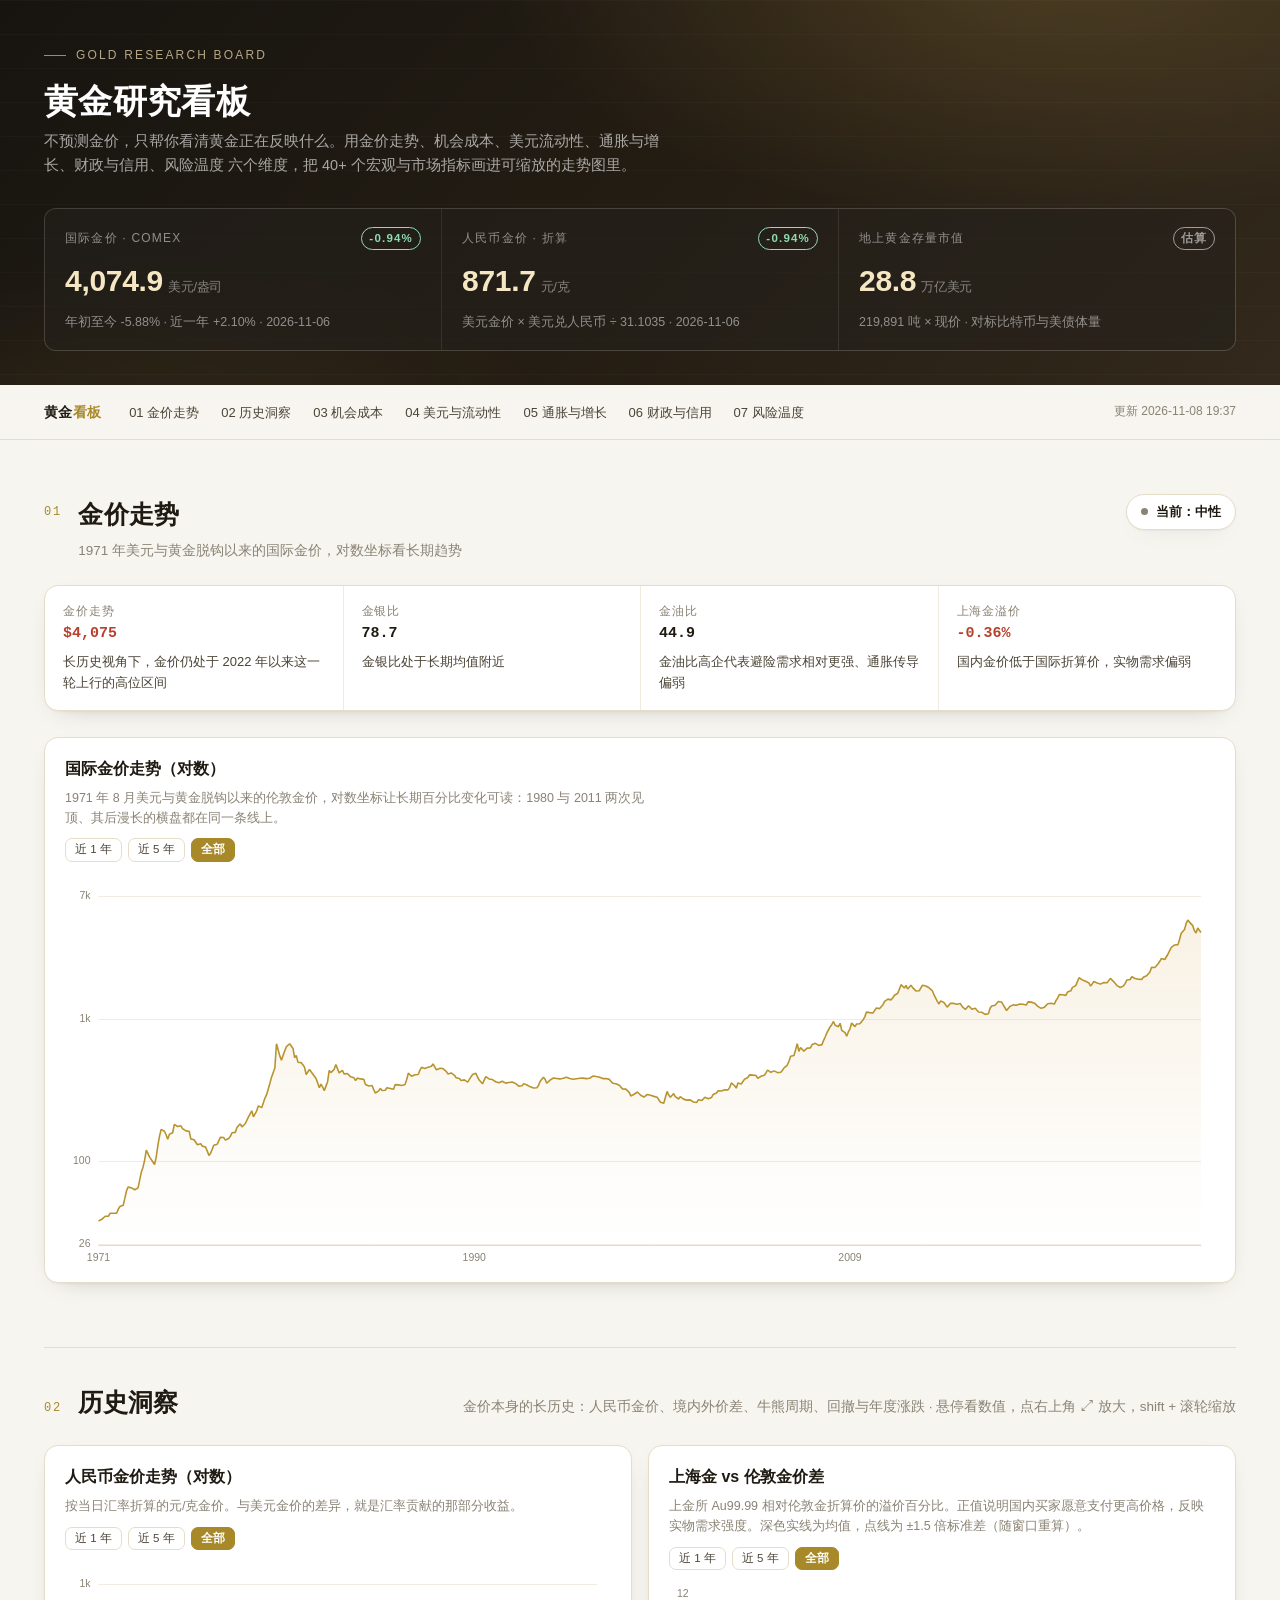
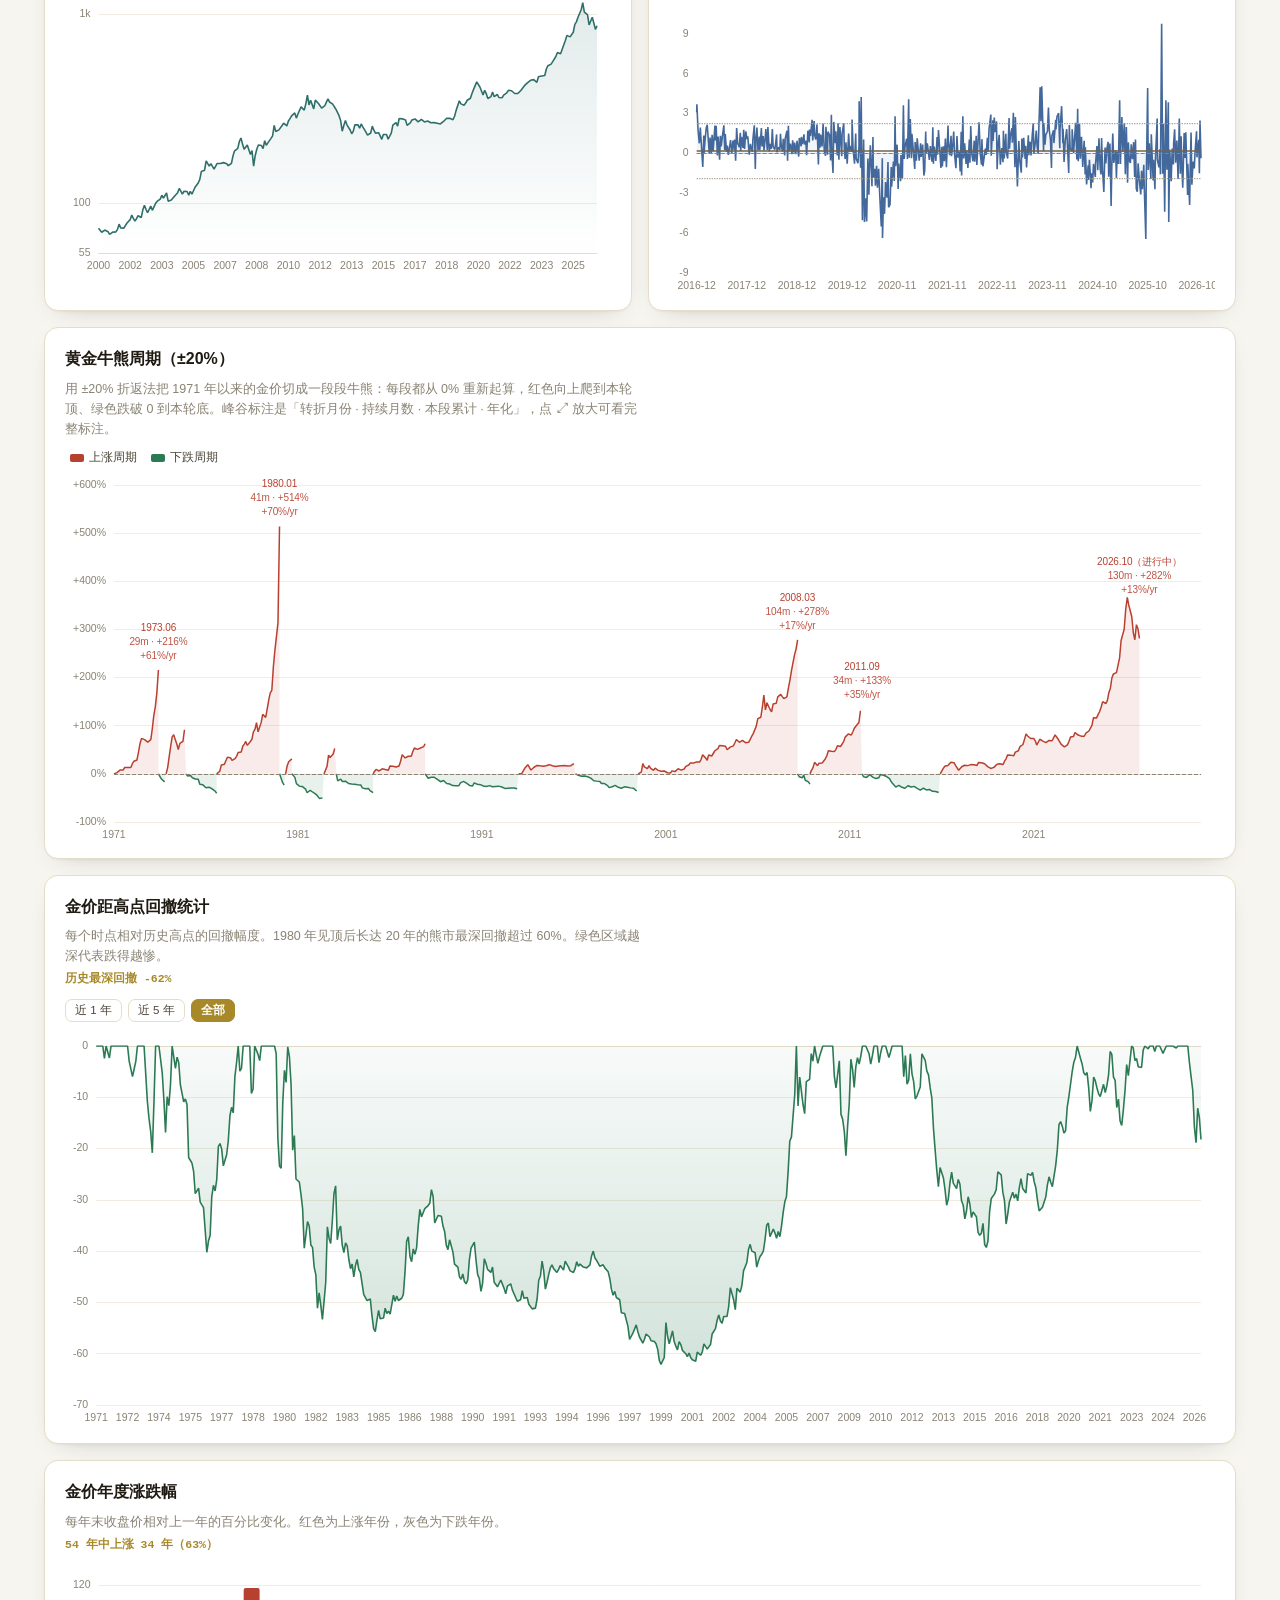
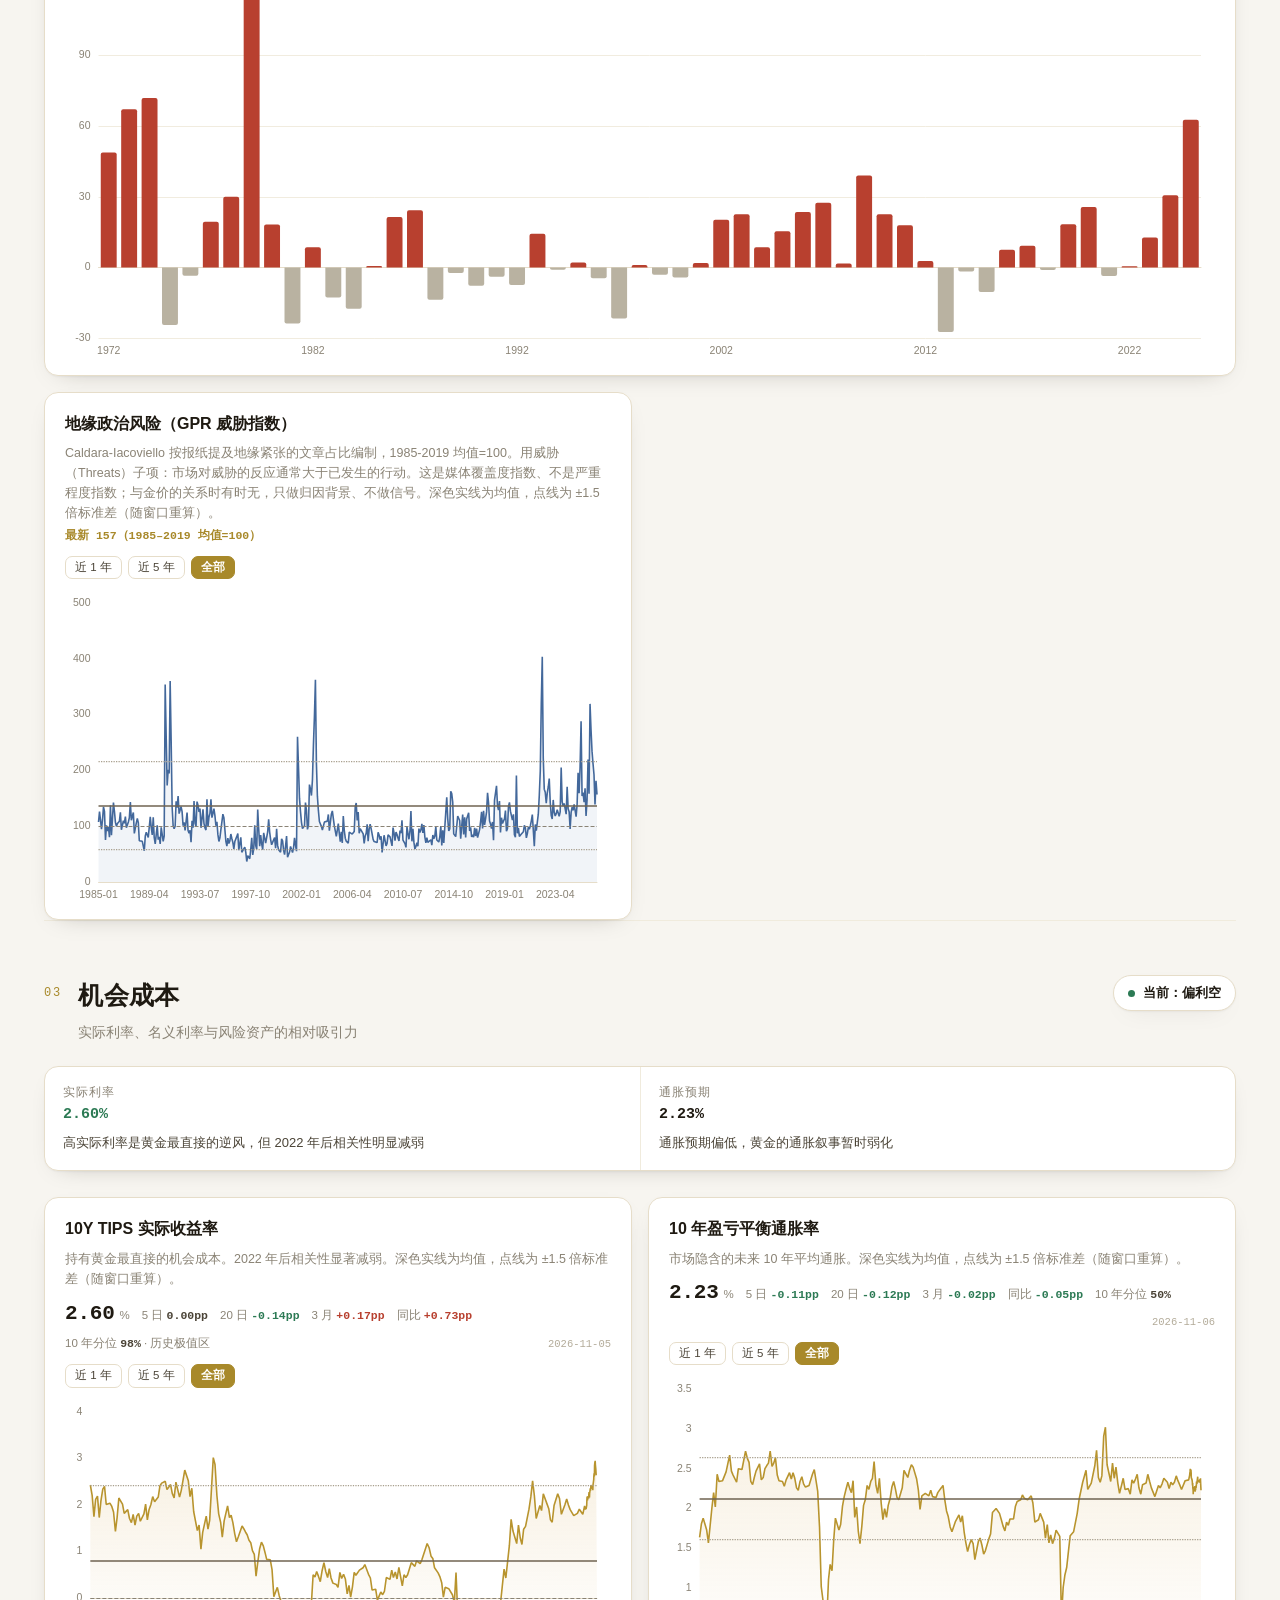
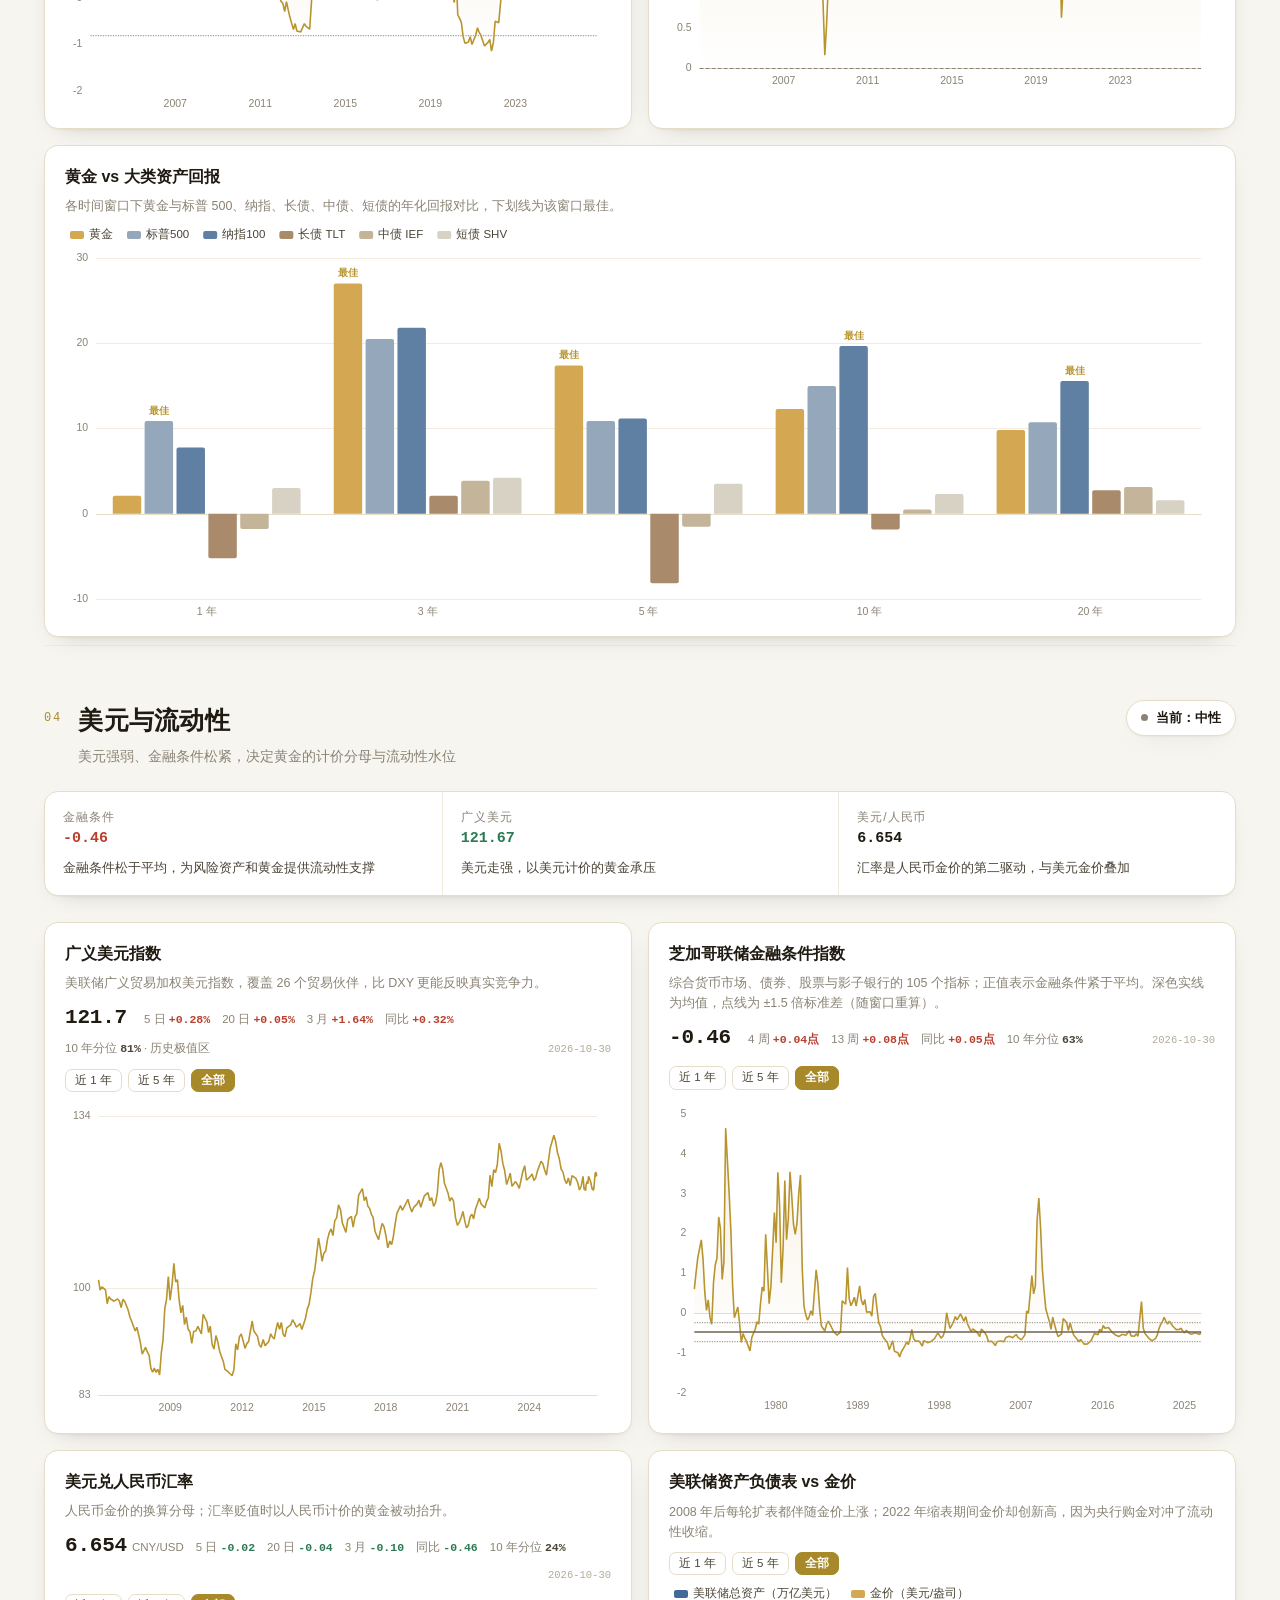
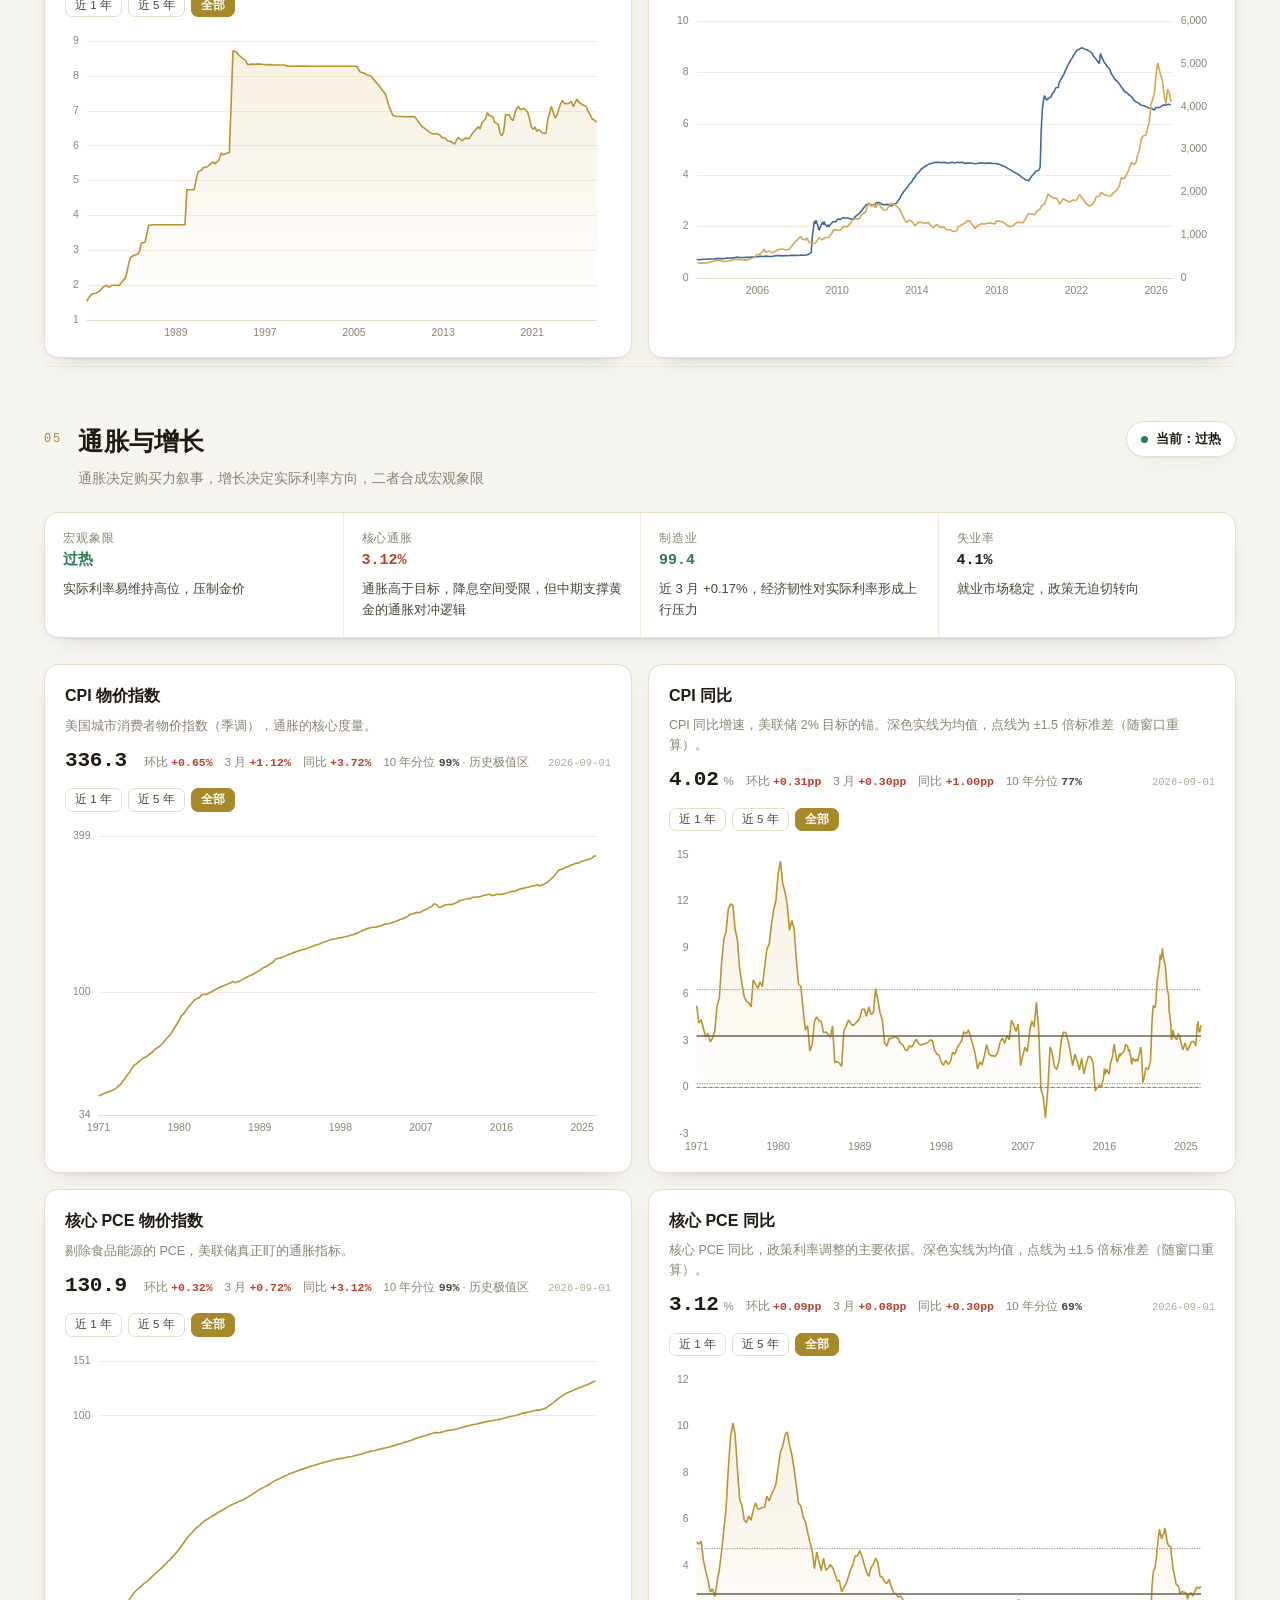
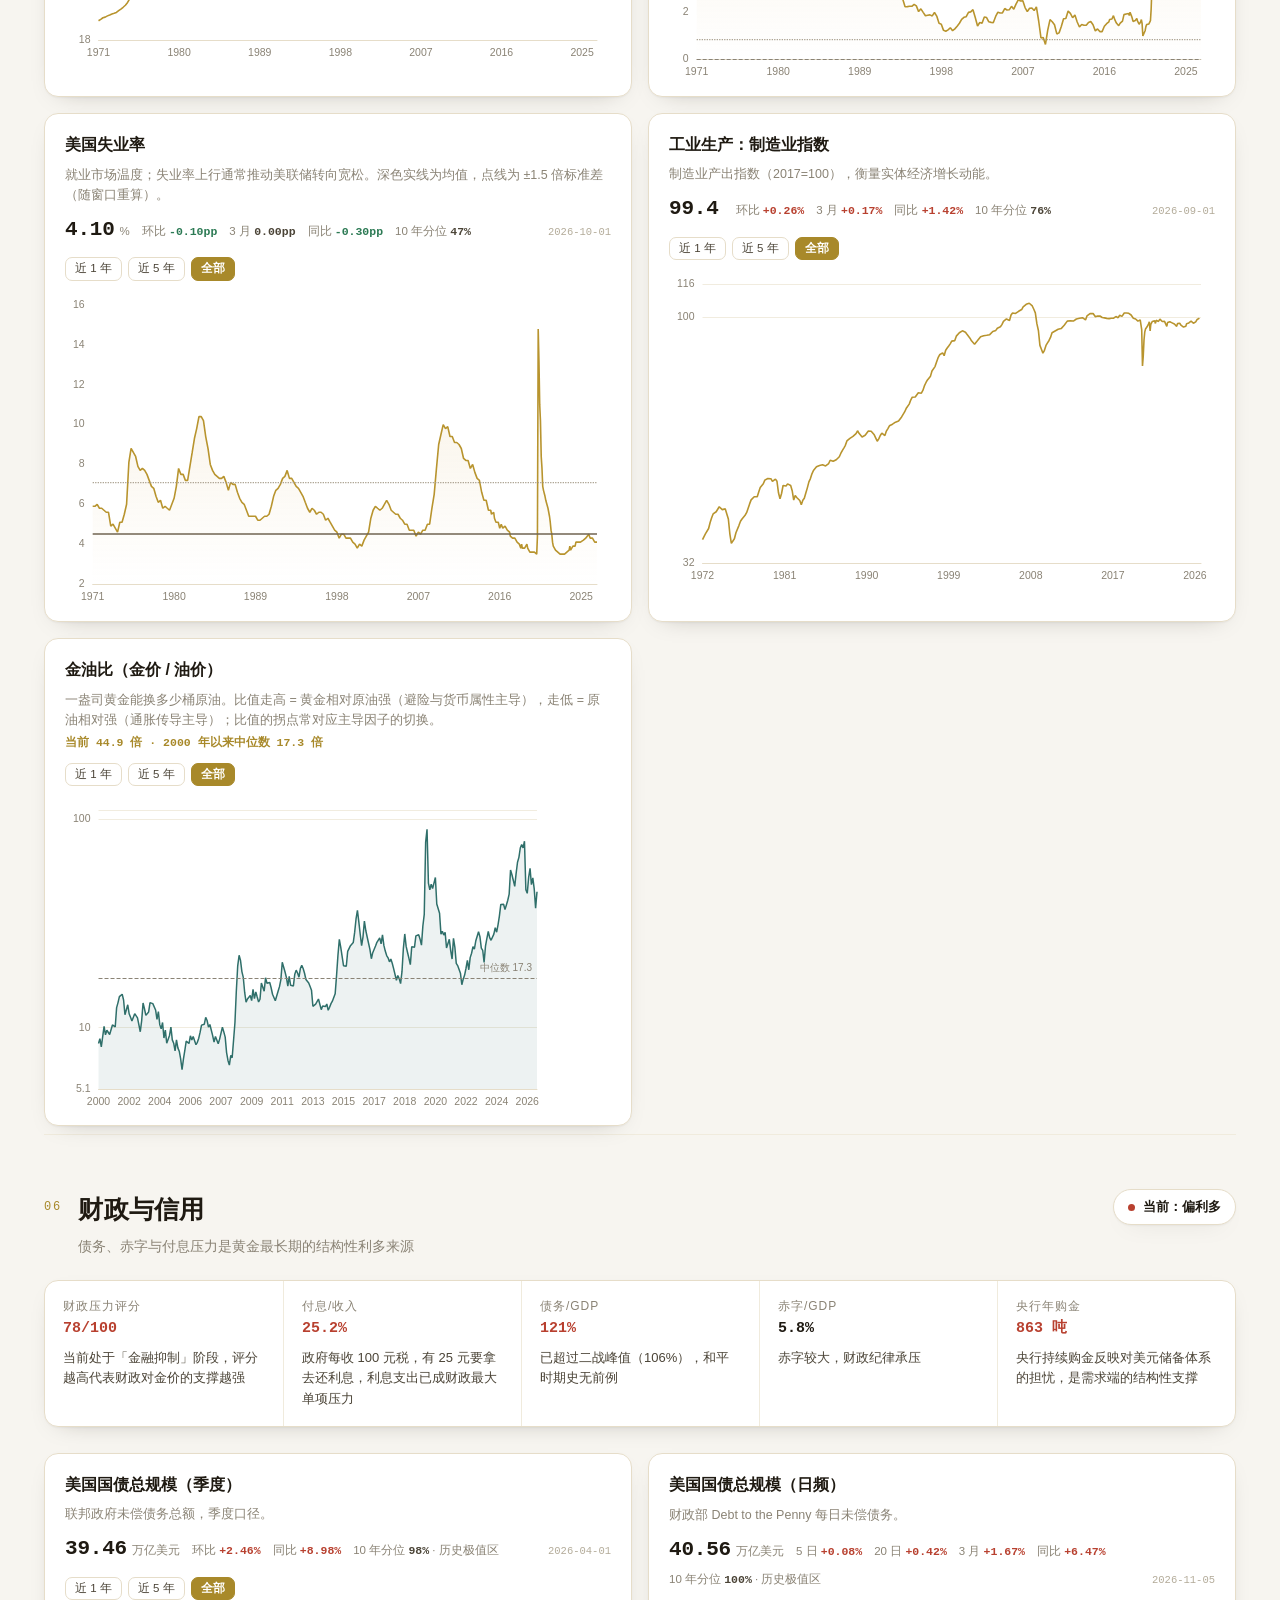
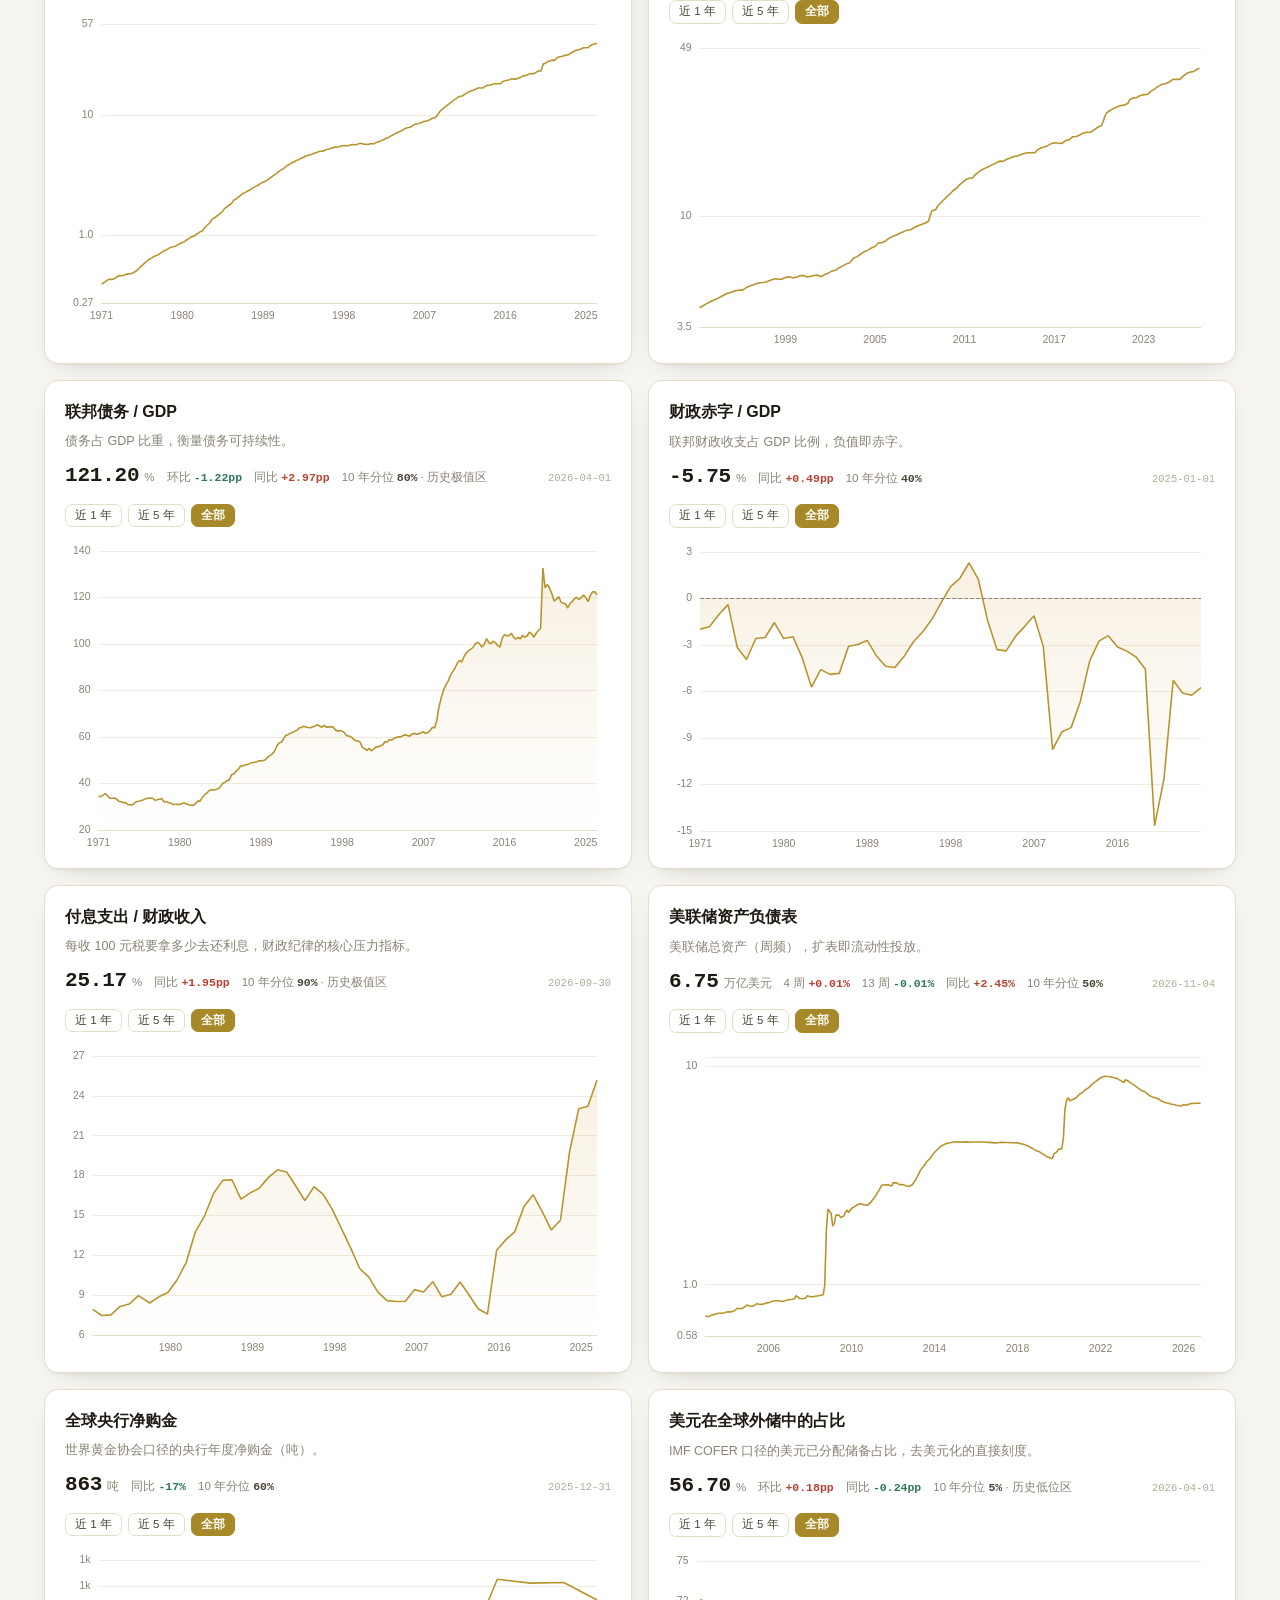
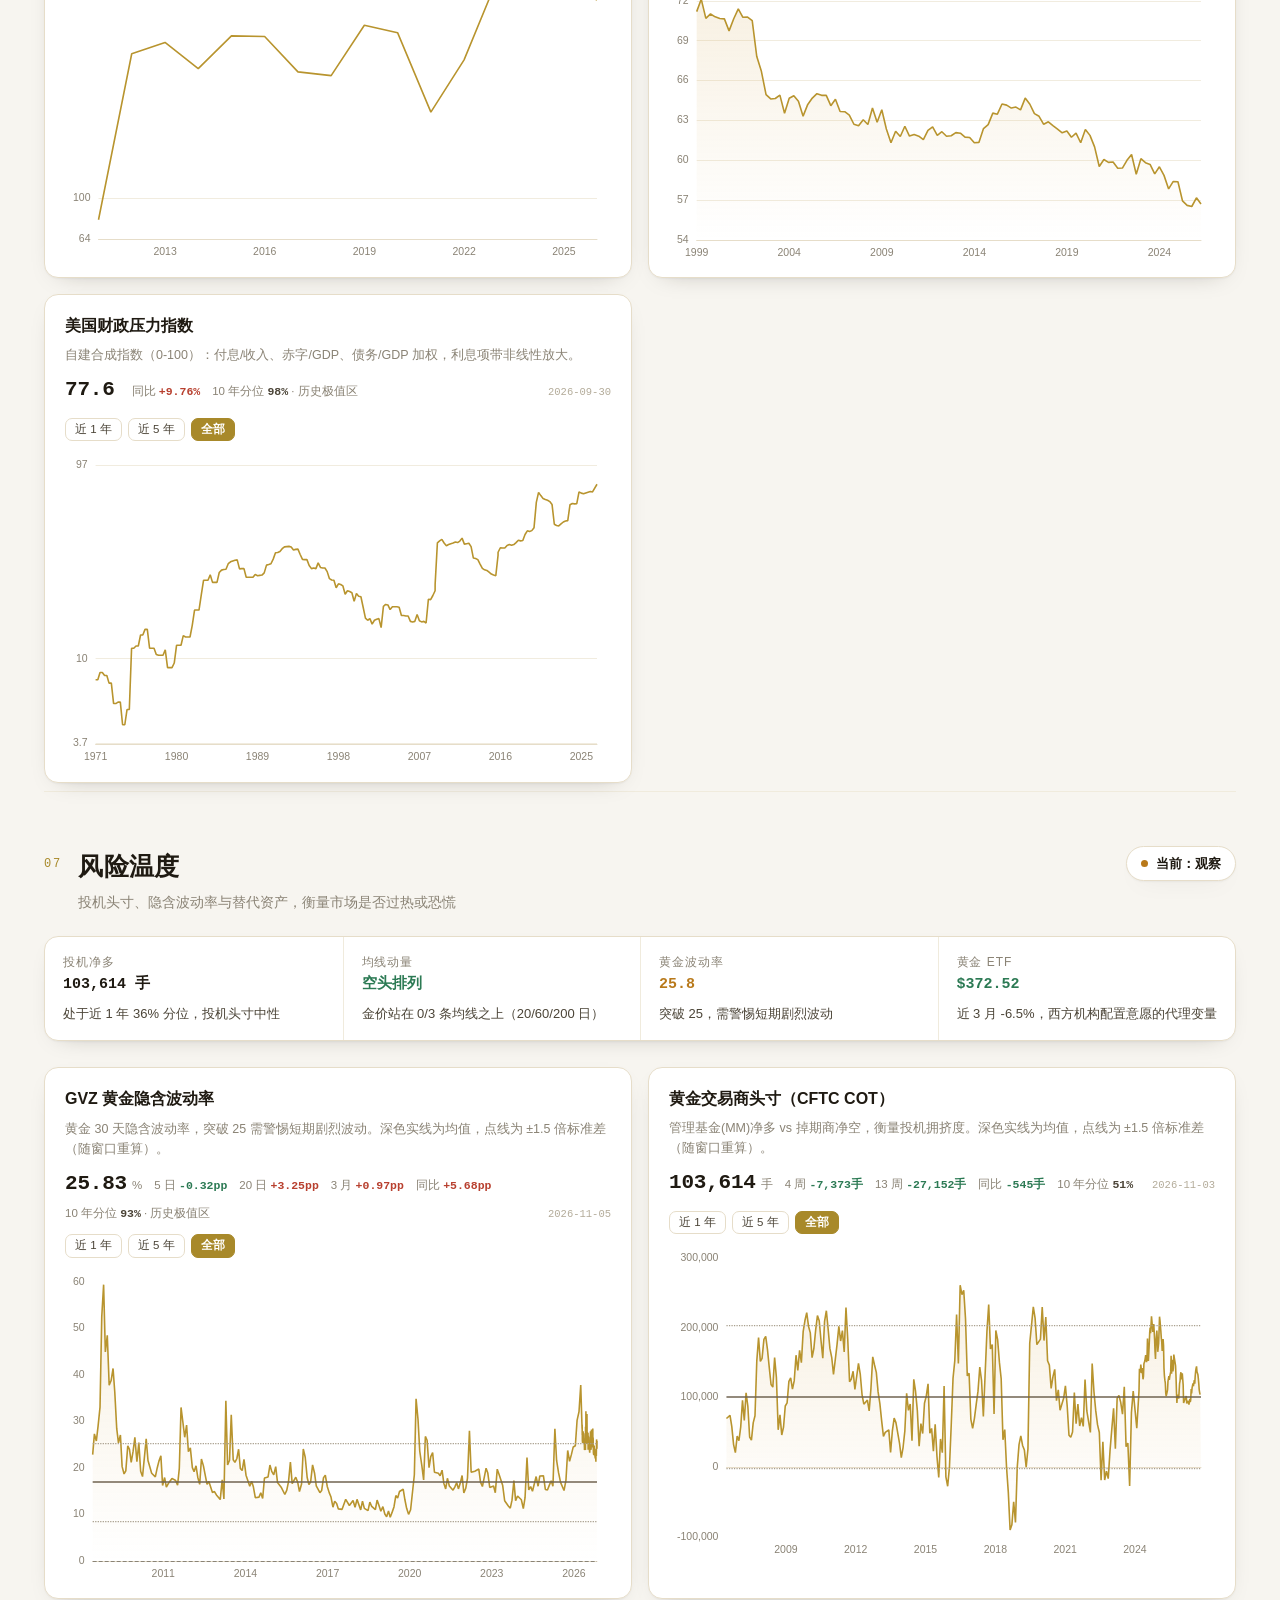
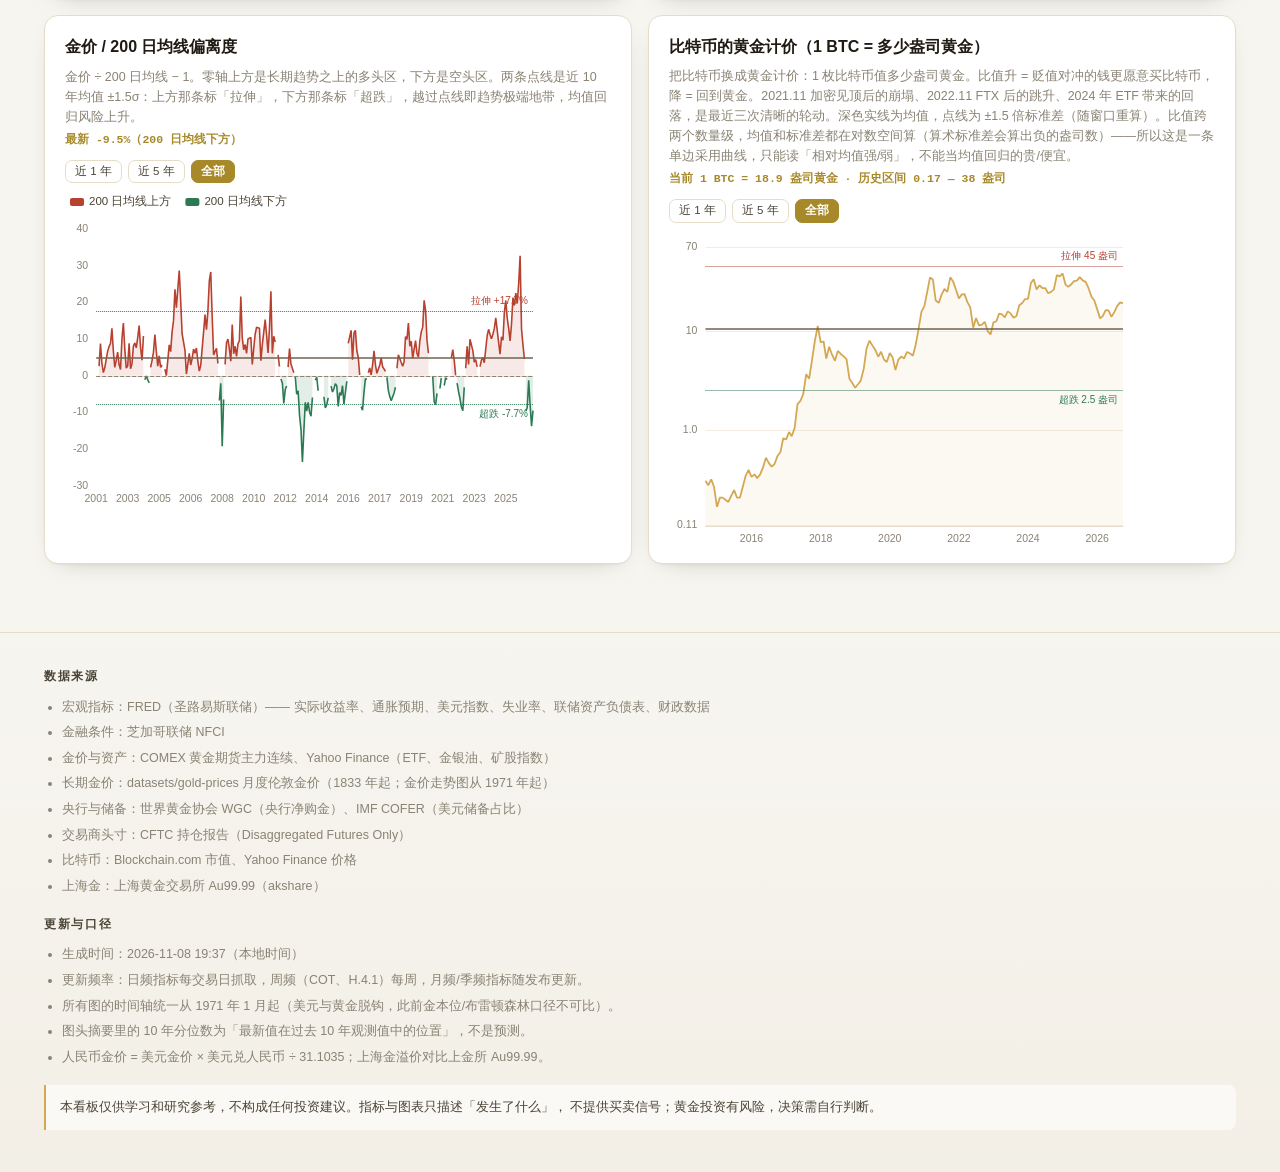
==== docs/index.html @ c4653fb9 "P1: 10年分位加位置描述（极值区/低位区，只说位置不给方向）" ====
<!doctype html>
<html lang="zh-CN">
<head>
<meta charset="utf-8" />
<meta name="viewport" content="width=device-width, initial-scale=1" />
<title>黄金研究看板 · 不预测金价，只帮你看清黄金正在反映什么</title>
<meta name="description" content="从美元流动性、通胀与增长、财政与信用、机会成本、风险温度、官方市场六个维度组织全球宏观与黄金市场指标，每个维度都配可缩放的 ECharts 走势图与指标分位。" />
<meta name="color-scheme" content="light" />
<link rel="icon" href="data:image/svg+xml,%3Csvg xmlns='http://www.w3.org/2000/svg' viewBox='0 0 32 32'%3E%3Crect width='32' height='32' rx='8' fill='%231f1a12'/%3E%3Ccircle cx='16' cy='16' r='8' fill='none' stroke='%23d4a853' stroke-width='2.5'/%3E%3C/svg%3E" />
<style>/* ==========================================================================
   黄金研究看板 · 样式
   设计基调：暖白纸面 + 深色金箔头图 + 细线分割 + 表格化数字
   ========================================================================== */

:root {
  --paper: #f7f5f0;
  --paper-2: #efeade;
  --card: #ffffff;
  --ink: #1f1a12;
  --ink-2: #4b4437;
  --muted: #8a8375;
  --line: #e6ddc9;
  --line-soft: #f0ebdd;
  --gold: #a8892a;
  --gold-bright: #d4a853;
  --gold-glow: #f0dfb4;
  /* 红涨绿跌（A 股/国内看板口径）：--up 是红，--down 是绿 */
  --up: #b8402f;
  --down: #2c7a54;
  --warn: #b8791a;
  --radius: 14px;
  --shadow: 0 1px 2px rgba(31, 26, 18, .04), 0 8px 24px -16px rgba(31, 26, 18, .35);
  --mono: ui-monospace, "SF Mono", "JetBrains Mono", Menlo, Consolas, monospace;
  --sans: Inter, -apple-system, "PingFang SC", "Noto Sans SC", "Microsoft YaHei", sans-serif;
}

* { box-sizing: border-box; }

html { scroll-behavior: smooth; scroll-padding-top: 78px; }

body {
  margin: 0;
  background: var(--paper);
  color: var(--ink);
  font: 400 15px/1.65 var(--sans);
  -webkit-font-smoothing: antialiased;
  text-rendering: optimizeLegibility;
}

a { color: inherit; }

.wrap { max-width: 1240px; margin: 0 auto; padding: 0 24px; }

.num { font-variant-numeric: tabular-nums; font-feature-settings: "tnum"; }

/* ------------------------------------------------------------------ 头图 */
.banner {
  position: relative;
  overflow: hidden;
  color: #fff;
  background:
    radial-gradient(900px 420px at 82% -10%, rgba(212, 168, 83, .22), transparent 62%),
    radial-gradient(600px 300px at 12% 120%, rgba(212, 168, 83, .10), transparent 70%),
    linear-gradient(135deg, #171410 0%, #241d13 55%, #33291c 100%);
}

.banner::after {
  content: "";
  position: absolute;
  inset: 0;
  background-image: linear-gradient(rgba(255, 255, 255, .022) 1px, transparent 1px);
  background-size: 100% 34px;
  pointer-events: none;
}

.banner .wrap { position: relative; z-index: 1; padding-top: 46px; padding-bottom: 34px; }

.kicker {
  display: flex; align-items: center; gap: 10px;
  font-size: 12px; letter-spacing: .18em; text-transform: uppercase;
  color: rgba(240, 223, 180, .72);
}

.kicker::before {
  content: ""; width: 22px; height: 1px; background: var(--gold-bright); opacity: .8;
}

h1 {
  margin: 14px 0 8px;
  font-size: 34px; font-weight: 800; letter-spacing: .01em; line-height: 1.25;
}

.subtitle {
  margin: 0;
  max-width: 640px;
  color: rgba(255, 255, 255, .62);
  font-size: 14.5px;
}

.hero-stats {
  display: grid;
  grid-template-columns: repeat(auto-fit, minmax(210px, 1fr));
  gap: 1px;
  margin-top: 30px;
  background: rgba(255, 255, 255, .09);
  border: 1px solid rgba(255, 255, 255, .09);
  border-radius: 12px;
  overflow: hidden;
}

.hero-stat { padding: 18px 20px; background: rgba(20, 17, 12, .55); }

.hero-stat .label {
  font-size: 12px; letter-spacing: .1em; color: rgba(255, 255, 255, .5);
  display: flex; justify-content: space-between; align-items: center;
}

.hero-stat .big {
  margin-top: 6px;
  font-size: 30px; font-weight: 700; letter-spacing: -.01em;
  color: #f6e7c4;
}

.hero-stat .big small { font-size: 13px; font-weight: 500; color: rgba(255, 255, 255, .45); margin-left: 5px; }

.hero-stat .meta { margin-top: 6px; font-size: 12.5px; color: rgba(255, 255, 255, .5); }

.pill {
  font-size: 11.5px; font-weight: 600; padding: 1px 7px; border-radius: 999px;
  border: 1px solid currentColor; white-space: nowrap;
}

.pill.up { color: #ff9b8c; }
.pill.down { color: #8fdcae; }
.pill.flat { color: rgba(255, 255, 255, .55); }

/* ------------------------------------------------------------------ 导航 */
.nav {
  position: sticky; top: 0; z-index: 30;
  backdrop-filter: blur(12px);
  background: rgba(247, 245, 240, .88);
  border-bottom: 1px solid var(--line);
}

.nav .wrap { display: flex; align-items: center; gap: 6px; height: 54px; }

.nav .links {
  display: flex; align-items: center; gap: 2px;
  flex: 1 1 auto; min-width: 0;
  overflow-x: auto; scrollbar-width: none;
}
.nav .links::-webkit-scrollbar { display: none; }
.nav .links a { flex: 0 0 auto; }

.nav .brand {
  font-weight: 800; font-size: 14px; letter-spacing: .02em; margin-right: 12px;
  white-space: nowrap; color: var(--ink);
}

.nav .brand span { color: var(--gold); }

.nav a {
  font-size: 13px; color: var(--ink-2); text-decoration: none;
  padding: 5px 10px; border-radius: 8px; white-space: nowrap;
}

.nav a:hover { background: var(--paper-2); color: var(--ink); }

.nav .right { margin-left: auto; font-size: 12px; color: var(--muted); white-space: nowrap; }

/* ---------------------------------------------------------------- 板块区 */
main { padding-bottom: 40px; }

.section { padding: 54px 0 8px; border-top: 1px solid var(--line-soft); }
.section:first-of-type { border-top: 0; }

.section-head { display: flex; align-items: flex-start; gap: 16px; flex-wrap: wrap; }

.section-index {
  flex: 0 0 auto;
  font-family: var(--mono);
  font-size: 12px; letter-spacing: .16em;
  color: var(--gold);
  padding-top: 9px;
}

.section-title { flex: 1 1 320px; }

.section-title h2 {
  margin: 0; font-size: 25px; font-weight: 800; letter-spacing: .01em;
}

.section-title p { margin: 5px 0 0; color: var(--muted); font-size: 13.5px; }

.verdict {
  display: inline-flex; align-items: center; gap: 8px;
  border: 1px solid var(--line);
  background: var(--card);
  border-radius: 999px;
  padding: 6px 14px;
  font-size: 13px; font-weight: 600;
  box-shadow: var(--shadow);
}

.verdict .dot { width: 7px; height: 7px; border-radius: 50%; background: var(--muted); }
.verdict[data-tone="good"] .dot { background: var(--up); }
.verdict[data-tone="bad"] .dot { background: var(--down); }
.verdict[data-tone="warn"] .dot { background: var(--warn); }

/* ------------------------------------------------------------- 状态叙述 */
.state-panel {
  display: flex;
  flex-wrap: wrap;
  gap: 0;
  margin: 22px 0 26px;
  background: var(--card);
  border: 1px solid var(--line);
  border-radius: var(--radius);
  overflow: hidden;
  box-shadow: var(--shadow);
}

.state-item {
  flex: 1 1 210px;
  min-width: 0;
  padding: 16px 18px;
  border-left: 1px solid var(--line-soft);
}
.state-item:first-child { border-left: 0; }

.state-item .k {
  display: flex; justify-content: space-between; align-items: baseline; gap: 8px;
  font-size: 12px; letter-spacing: .08em; color: var(--muted);
}

.state-item .v {
  font-family: var(--mono); font-size: 15px; font-weight: 600; color: var(--ink);
}

.state-item .v[data-tone="good"] { color: var(--up); }
.state-item .v[data-tone="bad"] { color: var(--down); }
.state-item .v[data-tone="warn"] { color: var(--warn); }

.state-item .t { margin-top: 6px; font-size: 13px; color: var(--ink-2); line-height: 1.6; }

/* ------------------------------------------- 图头摘要（指标卡 → 图卡） */
.chart-stats {
  display: flex; flex-wrap: wrap; align-items: baseline;
  gap: 3px 12px; margin: 8px 0 2px; font-size: 11.5px;
}
.chart-stats .v {
  font-family: var(--mono); font-size: 21px; font-weight: 600;
  letter-spacing: -.01em; color: var(--ink);
}
.chart-stats .u { color: var(--muted); margin-left: -7px; }
.chart-stats .asof { margin-left: auto; color: #b3ab99; font-family: var(--mono); font-size: 10.5px; }

.delta { color: var(--muted); white-space: nowrap; }
.delta b { font-weight: 600; font-family: var(--mono); color: var(--ink-2); }
.delta b.pos { color: var(--up); }
.delta b.neg { color: var(--down); }

/* ------------------------------------------------------- 图内时间窗口 tab */
.chart-tabs {
  display: flex; flex-wrap: wrap; align-items: center; gap: 6px;
  margin: 10px 0 0;
}
.chart-tabs button {
  border: 1px solid var(--line); background: #fff; color: var(--ink-2);
  font: inherit; font-size: 11.5px; line-height: 1;
  padding: 5px 9px; border-radius: 7px; cursor: pointer;
  transition: background .15s, color .15s, border-color .15s;
}
.chart-tabs button:hover { background: var(--paper-2); }
.chart-tabs button.on {
  background: var(--gold); border-color: var(--gold); color: #fff; font-weight: 600;
}
.chart-tabs .tab-delta {
  margin-left: 4px; font-family: var(--mono); font-size: 11.5px; color: var(--ink-2);
}

/* 放大图表时锁滚动（历史洞察与板块共用） */
body.modal-open { overflow: hidden; }

/* ------------------------------------------------------------- 图表卡片 */
.charts-head {
  display: flex; align-items: baseline; justify-content: space-between; gap: 16px;
  margin: 56px 0 4px; padding-top: 34px; border-top: 1px solid var(--line);
  flex-wrap: wrap;
}
.charts-head .section-index { padding-top: 9px; }
.charts-head h2 { margin: 0 auto 0 0; font-size: 25px; font-weight: 800; }
.charts-head p { margin: 0; color: var(--muted); font-size: 13.5px; text-align: right; }
@media (max-width: 720px) {
  .charts-head h2 { margin-right: 0; }
  .charts-head p { text-align: left; }
}

.charts {
  display: grid;
  grid-template-columns: repeat(auto-fit, minmax(520px, 1fr));
  grid-auto-flow: row dense;
  gap: 16px;
  margin-top: 22px;
}

.chart-expand {
  position: absolute; top: 14px; right: 14px;
  width: 26px; height: 26px; border-radius: 7px;
  border: 1px solid var(--line); background: #fff; color: var(--muted);
  font-size: 12px; line-height: 1; cursor: pointer; opacity: 0;
  transition: opacity .15s, background .15s, color .15s; z-index: 2;
}
.chart-card:hover .chart-expand { opacity: 1; }
.chart-expand:hover { background: var(--paper-2); color: var(--ink); }

.chart-card { position: relative; }

.chart-card.zoom {
  position: fixed; inset: 14px; z-index: 80; margin: 0;
  display: flex; flex-direction: column;
  border-radius: 16px; background: #fff;
  box-shadow: 0 0 0 100vmax rgba(24, 20, 14, .45), 0 30px 80px -24px rgba(31, 26, 18, .55);
}
.chart-card.zoom .chart-canvas { flex: 1 1 auto; height: auto; min-height: 0; }
.chart-card.zoom .chart-expand { opacity: 1; background: var(--paper-2); }

.chart-card {
  background: var(--card);
  border: 1px solid var(--line);
  border-radius: var(--radius);
  padding: 18px 20px 12px;
  box-shadow: var(--shadow);
}

.chart-card.wide { grid-column: 1 / -1; }

.chart-card h3 { margin: 0; font-size: 16px; font-weight: 700; }

.chart-card .note {
  margin: 6px 0 2px; font-size: 12.5px; color: var(--muted); line-height: 1.6;
  max-width: 84ch;
}

.chart-card .extra {
  font-size: 11.5px; color: var(--gold); font-weight: 600; margin-top: 4px;
  font-family: var(--mono);
}

.chart-canvas { width: 100%; height: 320px; margin-top: 8px; position: relative; }
.chart-card.wide .chart-canvas { height: 400px; }
.chart-card.tall .chart-canvas { height: 560px; }

/* 牛熊周期图的峰谷标注层（盖在 canvas 上，自行避让，不吃鼠标事件） */
.chart-labels { position: absolute; inset: 0; pointer-events: none; overflow: hidden; }
.chart-labels .lbl {
  position: absolute; white-space: nowrap; text-align: center;
  font: 500 10px/1.4 var(--sans); letter-spacing: -.1px;
}
.chart-labels .lbl.bull { color: var(--up); }
.chart-labels .lbl.bear { color: var(--down); }
.chart-labels .lbl .d { opacity: .9; }
.chart-card.zoom .chart-labels .lbl { font-size: 12px; line-height: 1.45; }

/* ------------------------------------------------------------------ 页脚 */
footer {
  margin-top: 60px;
  padding: 34px 0 46px;
  border-top: 1px solid var(--line);
  background: linear-gradient(180deg, rgba(239, 234, 222, 0), rgba(239, 234, 222, .55));
  font-size: 12.5px; color: var(--muted);
}

footer h4 { margin: 0 0 10px; font-size: 12px; letter-spacing: .14em; color: var(--ink-2); text-transform: uppercase; }

footer ul { margin: 0 0 18px; padding-left: 18px; }
footer li { margin-bottom: 5px; }

.disclaimer {
  margin-top: 18px; padding: 12px 14px;
  border-left: 2px solid var(--gold-bright);
  background: rgba(255, 255, 255, .6);
  font-size: 12.5px; color: var(--ink-2); border-radius: 0 8px 8px 0;
}

/* ------------------------------------------------------------------ 动效 */
@media (prefers-reduced-motion: no-preference) {
  .chart-card, .state-panel { animation: rise .5s cubic-bezier(.2, .7, .3, 1) both; }
  @keyframes rise { from { opacity: 0; transform: translateY(8px); } to { opacity: 1; transform: none; } }
}

/* ------------------------------------------------------------------ 响应 */
@media (max-width: 900px) {
  .nav .right { display: none; }
  .state-item { border-left: 0; border-top: 1px solid var(--line-soft); }
  .state-item:first-child { border-top: 0; }
  .nav .brand { margin-right: 4px; }
  .banner .wrap { padding-top: 32px; padding-bottom: 26px; }
  h1 { font-size: 26px; }
  .hero-stat .big { font-size: 24px; }
  .charts { grid-template-columns: 1fr; }
  .section { padding-top: 40px; }
  .chart-canvas { height: 280px; }
  .chart-card.wide .chart-canvas { height: 320px; }
}

@media print {
  .nav { display: none; }
  .chart-card { break-inside: avoid; box-shadow: none; }
}
</style>
</head>
<body>

<header class="banner">
  <div class="wrap">
    <div class="kicker">Gold Research Board</div>
    <h1>黄金研究看板</h1>
    <p class="subtitle">
      不预测金价，只帮你看清黄金正在反映什么。用金价走势、机会成本、美元流动性、通胀与增长、财政与信用、风险温度
      六个维度，把 40+ 个宏观与市场指标画进可缩放的走势图里。
    </p>
    <div class="hero-stats" id="hero-stats"></div>
  </div>
</header>

<nav class="nav">
  <div class="wrap">
    <span class="brand">黄金<span>看板</span></span>
    <div class="links" id="nav-links"></div>
    <span class="right" id="nav-stamp"></span>
  </div>
</nav>

<main class="wrap">
  <div id="sections"></div>

  <div class="charts-head" id="insights">
    <h2>历史洞察</h2>
    <p>金价本身的长历史：人民币金价、境内外价差、牛熊周期、回撤与年度涨跌 · 悬停看数值，点右上角 ⤢ 放大，shift + 滚轮缩放</p>
  </div>
  <div class="charts" id="chart-grid"></div>
</main>

<footer>
  <div class="wrap">
    <h4>数据来源</h4>
    <ul><li>宏观指标：FRED（圣路易斯联储）—— 实际收益率、通胀预期、美元指数、失业率、联储资产负债表、财政数据</li>
<li>金融条件：芝加哥联储 NFCI</li>
<li>金价与资产：COMEX 黄金期货主力连续、Yahoo Finance（ETF、金银油、矿股指数）</li>
<li>长期金价：datasets/gold-prices 月度伦敦金价（1833 年起；金价走势图从 1971 年起）</li>
<li>央行与储备：世界黄金协会 WGC（央行净购金）、IMF COFER（美元储备占比）</li>
<li>交易商头寸：CFTC 持仓报告（Disaggregated Futures Only）</li>
<li>比特币：Blockchain.com 市值、Yahoo Finance 价格</li>
<li>上海金：上海黄金交易所 Au99.99（akshare）</li></ul>
    <h4>更新与口径</h4>
    <ul>
      <li>生成时间：2026-11-08 19:37（本地时间）</li>
      <li>更新频率：日频指标每交易日抓取，周频（COT、H.4.1）每周，月频/季频指标随发布更新。</li>
      <li>所有图的时间轴统一从 1971 年 1 月起（美元与黄金脱钩，此前金本位/布雷顿森林口径不可比）。</li>
      <li>图头摘要里的 10 年分位数为「最新值在过去 10 年观测值中的位置」，不是预测。</li>
      <li>人民币金价 = 美元金价 × 美元兑人民币 ÷ 31.1035；上海金溢价对比上金所 Au99.99。</li>
    </ul>
    <div class="disclaimer">
      本看板仅供学习和研究参考，不构成任何投资建议。指标与图表只描述「发生了什么」，
      不提供买卖信号；黄金投资有风险，决策需自行判断。
    </div>
  </div>
</footer>

<script>
/*
* Licensed to the Apache Software Foundation (ASF) under one
* or more contributor license agreements.  See the NOTICE file
* distributed with this work for additional information
* regarding copyright ownership.  The ASF licenses this file
* to you under the Apache License, Version 2.0 (the
* "License"); you may not use this file except in compliance
* with the License.  You may obtain a copy of the License at
*
*   http://www.apache.org/licenses/LICENSE-2.0
*
* Unless required by applicable law or agreed to in writing,
* software distributed under the License is distributed on an
* "AS IS" BASIS, WITHOUT WARRANTIES OR CONDITIONS OF ANY
* KIND, either express or implied.  See the License for the
* specific language governing permissions and limitations
* under the License.
*/

!function(t,e){"object"==typeof exports&&"undefined"!=typeof module?e(exports):"function"==typeof define&&define.amd?define(["exports"],e):e((t="undefined"!=typeof globalThis?globalThis:t||self).echarts={})}(this,(function(t){"use strict";
/*! *****************************************************************************
    Copyright (c) Microsoft Corporation.

    Permission to use, copy, modify, and/or distribute this software for any
    purpose with or without fee is hereby granted.

    THE SOFTWARE IS PROVIDED "AS IS" AND THE AUTHOR DISCLAIMS ALL WARRANTIES WITH
    REGARD TO THIS SOFTWARE INCLUDING ALL IMPLIED WARRANTIES OF MERCHANTABILITY
    AND FITNESS. IN NO EVENT SHALL THE AUTHOR BE LIABLE FOR ANY SPECIAL, DIRECT,
    INDIRECT, OR CONSEQUENTIAL DAMAGES OR ANY DAMAGES WHATSOEVER RESULTING FROM
    LOSS OF USE, DATA OR PROFITS, WHETHER IN AN ACTION OF CONTRACT, NEGLIGENCE OR
    OTHER TORTIOUS ACTION, ARISING OUT OF OR IN CONNECTION WITH THE USE OR
    PERFORMANCE OF THIS SOFTWARE.
    ***************************************************************************** */var e=function(t,n){return e=Object.setPrototypeOf||{__proto__:[]}instanceof Array&&function(t,e){t.__proto__=e}||function(t,e){for(var n in e)Object.prototype.hasOwnProperty.call(e,n)&&(t[n]=e[n])},e(t,n)};function n(t,n){if("function"!=typeof n&&null!==n)throw new TypeError("Class extends value "+String(n)+" is not a constructor or null");function i(){this.constructor=t}e(t,n),t.prototype=null===n?Object.create(n):(i.prototype=n.prototype,new i)}var i=function(){this.firefox=!1,this.ie=!1,this.edge=!1,this.newEdge=!1,this.weChat=!1},r=new function(){this.browser=new i,this.node=!1,this.wxa=!1,this.worker=!1,this.svgSupported=!1,this.touchEventsSupported=!1,this.pointerEventsSupported=!1,this.domSupported=!1,this.transformSupported=!1,this.transform3dSupported=!1,this.hasGlobalWindow="undefined"!=typeof window};"object"==typeof wx&&"function"==typeof wx.getSystemInfoSync?(r.wxa=!0,r.touchEventsSupported=!0):"undefined"==typeof document&&"undefined"!=typeof self?r.worker=!0:"undefined"==typeof navigator||0===navigator.userAgent.indexOf("Node.js")?(r.node=!0,r.svgSupported=!0):function(t,e){var n=e.browser,i=t.match(/Firefox\/([\d.]+)/),r=t.match(/MSIE\s([\d.]+)/)||t.match(/Trident\/.+?rv:(([\d.]+))/),o=t.match(/Edge?\/([\d.]+)/),a=/micromessenger/i.test(t);i&&(n.firefox=!0,n.version=i[1]);r&&(n.ie=!0,n.version=r[1]);o&&(n.edge=!0,n.version=o[1],n.newEdge=+o[1].split(".")[0]>18);a&&(n.weChat=!0);e.svgSupported="undefined"!=typeof SVGRect,e.touchEventsSupported="ontouchstart"in window&&!n.ie&&!n.edge,e.pointerEventsSupported="onpointerdown"in window&&(n.edge||n.ie&&+n.version>=11),e.domSupported="undefined"!=typeof document;var s=document.documentElement.style;e.transform3dSupported=(n.ie&&"transition"in s||n.edge||"WebKitCSSMatrix"in window&&"m11"in new WebKitCSSMatrix||"MozPerspective"in s)&&!("OTransition"in s),e.transformSupported=e.transform3dSupported||n.ie&&+n.version>=9}(navigator.userAgent,r);var o="sans-serif",a="12px "+o;var s,l,u=function(t){var e={};if("undefined"==typeof JSON)return e;for(var n=0;n<t.length;n++){var i=String.fromCharCode(n+32),r=(t.charCodeAt(n)-20)/100;e[i]=r}return e}("007LLmW'55;N0500LLLLLLLLLL00NNNLzWW\\\\WQb\\0FWLg\\bWb\\WQ\\WrWWQ000CL5LLFLL0LL**F*gLLLL5F0LF\\FFF5.5N"),h={createCanvas:function(){return"undefined"!=typeof document&&document.createElement("canvas")},measureText:function(t,e){if(!s){var n=h.createCanvas();s=n&&n.getContext("2d")}if(s)return l!==e&&(l=s.font=e||a),s.measureText(t);t=t||"";var i=/((?:\d+)?\.?\d*)px/.exec(e=e||a),r=i&&+i[1]||12,o=0;if(e.indexOf("mono")>=0)o=r*t.length;else for(var c=0;c<t.length;c++){var p=u[t[c]];o+=null==p?r:p*r}return{width:o}},loadImage:function(t,e,n){var i=new Image;return i.onload=e,i.onerror=n,i.src=t,i}};function c(t){for(var e in h)t[e]&&(h[e]=t[e])}var p=V(["Function","RegExp","Date","Error","CanvasGradient","CanvasPattern","Image","Canvas"],(function(t,e){return t["[object "+e+"]"]=!0,t}),{}),d=V(["Int8","Uint8","Uint8Clamped","Int16","Uint16","Int32","Uint32","Float32","Float64"],(function(t,e){return t["[object "+e+"Array]"]=!0,t}),{}),f=Object.prototype.toString,g=Array.prototype,y=g.forEach,v=g.filter,m=g.slice,x=g.map,_=function(){}.constructor,b=_?_.prototype:null,w="__proto__",S=2311;function M(){return S++}function I(){for(var t=[],e=0;e<arguments.length;e++)t[e]=arguments[e];"undefined"!=typeof console&&console.error.apply(console,t)}function T(t){if(null==t||"object"!=typeof t)return t;var e=t,n=f.call(t);if("[object Array]"===n){if(!pt(t)){e=[];for(var i=0,r=t.length;i<r;i++)e[i]=T(t[i])}}else if(d[n]){if(!pt(t)){var o=t.constructor;if(o.from)e=o.from(t);else{e=new o(t.length);for(i=0,r=t.length;i<r;i++)e[i]=t[i]}}}else if(!p[n]&&!pt(t)&&!J(t))for(var a in e={},t)t.hasOwnProperty(a)&&a!==w&&(e[a]=T(t[a]));return e}function C(t,e,n){if(!q(e)||!q(t))return n?T(e):t;for(var i in e)if(e.hasOwnProperty(i)&&i!==w){var r=t[i],o=e[i];!q(o)||!q(r)||Y(o)||Y(r)||J(o)||J(r)||K(o)||K(r)||pt(o)||pt(r)?!n&&i in t||(t[i]=T(e[i])):C(r,o,n)}return t}function D(t,e){for(var n=t[0],i=1,r=t.length;i<r;i++)n=C(n,t[i],e);return n}function A(t,e){if(Object.assign)Object.assign(t,e);else for(var n in e)e.hasOwnProperty(n)&&n!==w&&(t[n]=e[n]);return t}function k(t,e,n){for(var i=G(e),r=0;r<i.length;r++){var o=i[r];(n?null!=e[o]:null==t[o])&&(t[o]=e[o])}return t}var L=h.createCanvas;function P(t,e){if(t){if(t.indexOf)return t.indexOf(e);for(var n=0,i=t.length;n<i;n++)if(t[n]===e)return n}return-1}function O(t,e){var n=t.prototype;function i(){}for(var r in i.prototype=e.prototype,t.prototype=new i,n)n.hasOwnProperty(r)&&(t.prototype[r]=n[r]);t.prototype.constructor=t,t.superClass=e}function R(t,e,n){if(t="prototype"in t?t.prototype:t,e="prototype"in e?e.prototype:e,Object.getOwnPropertyNames)for(var i=Object.getOwnPropertyNames(e),r=0;r<i.length;r++){var o=i[r];"constructor"!==o&&(n?null!=e[o]:null==t[o])&&(t[o]=e[o])}else k(t,e,n)}function N(t){return!!t&&("string"!=typeof t&&"number"==typeof t.length)}function E(t,e,n){if(t&&e)if(t.forEach&&t.forEach===y)t.forEach(e,n);else if(t.length===+t.length)for(var i=0,r=t.length;i<r;i++)e.call(n,t[i],i,t);else for(var o in t)t.hasOwnProperty(o)&&e.call(n,t[o],o,t)}function z(t,e,n){if(!t)return[];if(!e)return at(t);if(t.map&&t.map===x)return t.map(e,n);for(var i=[],r=0,o=t.length;r<o;r++)i.push(e.call(n,t[r],r,t));return i}function V(t,e,n,i){if(t&&e){for(var r=0,o=t.length;r<o;r++)n=e.call(i,n,t[r],r,t);return n}}function B(t,e,n){if(!t)return[];if(!e)return at(t);if(t.filter&&t.filter===v)return t.filter(e,n);for(var i=[],r=0,o=t.length;r<o;r++)e.call(n,t[r],r,t)&&i.push(t[r]);return i}function F(t,e,n){if(t&&e)for(var i=0,r=t.length;i<r;i++)if(e.call(n,t[i],i,t))return t[i]}function G(t){if(!t)return[];if(Object.keys)return Object.keys(t);var e=[];for(var n in t)t.hasOwnProperty(n)&&e.push(n);return e}var W=b&&X(b.bind)?b.call.bind(b.bind):function(t,e){for(var n=[],i=2;i<arguments.length;i++)n[i-2]=arguments[i];return function(){return t.apply(e,n.concat(m.call(arguments)))}};function H(t){for(var e=[],n=1;n<arguments.length;n++)e[n-1]=arguments[n];return function(){return t.apply(this,e.concat(m.call(arguments)))}}function Y(t){return Array.isArray?Array.isArray(t):"[object Array]"===f.call(t)}function X(t){return"function"==typeof t}function U(t){return"string"==typeof t}function Z(t){return"[object String]"===f.call(t)}function j(t){return"number"==typeof t}function q(t){var e=typeof t;return"function"===e||!!t&&"object"===e}function K(t){return!!p[f.call(t)]}function $(t){return!!d[f.call(t)]}function J(t){return"object"==typeof t&&"number"==typeof t.nodeType&&"object"==typeof t.ownerDocument}function Q(t){return null!=t.colorStops}function tt(t){return null!=t.image}function et(t){return"[object RegExp]"===f.call(t)}function nt(t){return t!=t}function it(){for(var t=[],e=0;e<arguments.length;e++)t[e]=arguments[e];for(var n=0,i=t.length;n<i;n++)if(null!=t[n])return t[n]}function rt(t,e){return null!=t?t:e}function ot(t,e,n){return null!=t?t:null!=e?e:n}function at(t){for(var e=[],n=1;n<arguments.length;n++)e[n-1]=arguments[n];return m.apply(t,e)}function st(t){if("number"==typeof t)return[t,t,t,t];var e=t.length;return 2===e?[t[0],t[1],t[0],t[1]]:3===e?[t[0],t[1],t[2],t[1]]:t}function lt(t,e){if(!t)throw new Error(e)}function ut(t){return null==t?null:"function"==typeof t.trim?t.trim():t.replace(/^[\s\uFEFF\xA0]+|[\s\uFEFF\xA0]+$/g,"")}var ht="__ec_primitive__";function ct(t){t[ht]=!0}function pt(t){return t[ht]}var dt=function(){function t(){this.data={}}return t.prototype.delete=function(t){var e=this.has(t);return e&&delete this.data[t],e},t.prototype.has=function(t){return this.data.hasOwnProperty(t)},t.prototype.get=function(t){return this.data[t]},t.prototype.set=function(t,e){return this.data[t]=e,this},t.prototype.keys=function(){return G(this.data)},t.prototype.forEach=function(t){var e=this.data;for(var n in e)e.hasOwnProperty(n)&&t(e[n],n)},t}(),ft="function"==typeof Map;var gt=function(){function t(e){var n=Y(e);this.data=ft?new Map:new dt;var i=this;function r(t,e){n?i.set(t,e):i.set(e,t)}e instanceof t?e.each(r):e&&E(e,r)}return t.prototype.hasKey=function(t){return this.data.has(t)},t.prototype.get=function(t){return this.data.get(t)},t.prototype.set=function(t,e){return this.data.set(t,e),e},t.prototype.each=function(t,e){this.data.forEach((function(n,i){t.call(e,n,i)}))},t.prototype.keys=function(){var t=this.data.keys();return ft?Array.from(t):t},t.prototype.removeKey=function(t){this.data.delete(t)},t}();function yt(t){return new gt(t)}function vt(t,e){for(var n=new t.constructor(t.length+e.length),i=0;i<t.length;i++)n[i]=t[i];var r=t.length;for(i=0;i<e.length;i++)n[i+r]=e[i];return n}function mt(t,e){var n;if(Object.create)n=Object.create(t);else{var i=function(){};i.prototype=t,n=new i}return e&&A(n,e),n}function xt(t){var e=t.style;e.webkitUserSelect="none",e.userSelect="none",e.webkitTapHighlightColor="rgba(0,0,0,0)",e["-webkit-touch-callout"]="none"}function _t(t,e){return t.hasOwnProperty(e)}function bt(){}var wt=180/Math.PI,St=Object.freeze({__proto__:null,guid:M,logError:I,clone:T,merge:C,mergeAll:D,extend:A,defaults:k,createCanvas:L,indexOf:P,inherits:O,mixin:R,isArrayLike:N,each:E,map:z,reduce:V,filter:B,find:F,keys:G,bind:W,curry:H,isArray:Y,isFunction:X,isString:U,isStringSafe:Z,isNumber:j,isObject:q,isBuiltInObject:K,isTypedArray:$,isDom:J,isGradientObject:Q,isImagePatternObject:tt,isRegExp:et,eqNaN:nt,retrieve:it,retrieve2:rt,retrieve3:ot,slice:at,normalizeCssArray:st,assert:lt,trim:ut,setAsPrimitive:ct,isPrimitive:pt,HashMap:gt,createHashMap:yt,concatArray:vt,createObject:mt,disableUserSelect:xt,hasOwn:_t,noop:bt,RADIAN_TO_DEGREE:wt});function Mt(t,e){return null==t&&(t=0),null==e&&(e=0),[t,e]}function It(t,e){return t[0]=e[0],t[1]=e[1],t}function Tt(t){return[t[0],t[1]]}function Ct(t,e,n){return t[0]=e,t[1]=n,t}function Dt(t,e,n){return t[0]=e[0]+n[0],t[1]=e[1]+n[1],t}function At(t,e,n,i){return t[0]=e[0]+n[0]*i,t[1]=e[1]+n[1]*i,t}function kt(t,e,n){return t[0]=e[0]-n[0],t[1]=e[1]-n[1],t}function Lt(t){return Math.sqrt(Ot(t))}var Pt=Lt;function Ot(t){return t[0]*t[0]+t[1]*t[1]}var Rt=Ot;function Nt(t,e,n){return t[0]=e[0]*n,t[1]=e[1]*n,t}function Et(t,e){var n=Lt(e);return 0===n?(t[0]=0,t[1]=0):(t[0]=e[0]/n,t[1]=e[1]/n),t}function zt(t,e){return Math.sqrt((t[0]-e[0])*(t[0]-e[0])+(t[1]-e[1])*(t[1]-e[1]))}var Vt=zt;function Bt(t,e){return(t[0]-e[0])*(t[0]-e[0])+(t[1]-e[1])*(t[1]-e[1])}var Ft=Bt;function Gt(t,e,n,i){return t[0]=e[0]+i*(n[0]-e[0]),t[1]=e[1]+i*(n[1]-e[1]),t}function Wt(t,e,n){var i=e[0],r=e[1];return t[0]=n[0]*i+n[2]*r+n[4],t[1]=n[1]*i+n[3]*r+n[5],t}function Ht(t,e,n){return t[0]=Math.min(e[0],n[0]),t[1]=Math.min(e[1],n[1]),t}function Yt(t,e,n){return t[0]=Math.max(e[0],n[0]),t[1]=Math.max(e[1],n[1]),t}var Xt=Object.freeze({__proto__:null,create:Mt,copy:It,clone:Tt,set:Ct,add:Dt,scaleAndAdd:At,sub:kt,len:Lt,length:Pt,lenSquare:Ot,lengthSquare:Rt,mul:function(t,e,n){return t[0]=e[0]*n[0],t[1]=e[1]*n[1],t},div:function(t,e,n){return t[0]=e[0]/n[0],t[1]=e[1]/n[1],t},dot:function(t,e){return t[0]*e[0]+t[1]*e[1]},scale:Nt,normalize:Et,distance:zt,dist:Vt,distanceSquare:Bt,distSquare:Ft,negate:function(t,e){return t[0]=-e[0],t[1]=-e[1],t},lerp:Gt,applyTransform:Wt,min:Ht,max:Yt}),Ut=function(t,e){this.target=t,this.topTarget=e&&e.topTarget},Zt=function(){function t(t){this.handler=t,t.on("mousedown",this._dragStart,this),t.on("mousemove",this._drag,this),t.on("mouseup",this._dragEnd,this)}return t.prototype._dragStart=function(t){for(var e=t.target;e&&!e.draggable;)e=e.parent||e.__hostTarget;e&&(this._draggingTarget=e,e.dragging=!0,this._x=t.offsetX,this._y=t.offsetY,this.handler.dispatchToElement(new Ut(e,t),"dragstart",t.event))},t.prototype._drag=function(t){var e=this._draggingTarget;if(e){var n=t.offsetX,i=t.offsetY,r=n-this._x,o=i-this._y;this._x=n,this._y=i,e.drift(r,o,t),this.handler.dispatchToElement(new Ut(e,t),"drag",t.event);var a=this.handler.findHover(n,i,e).target,s=this._dropTarget;this._dropTarget=a,e!==a&&(s&&a!==s&&this.handler.dispatchToElement(new Ut(s,t),"dragleave",t.event),a&&a!==s&&this.handler.dispatchToElement(new Ut(a,t),"dragenter",t.event))}},t.prototype._dragEnd=function(t){var e=this._draggingTarget;e&&(e.dragging=!1),this.handler.dispatchToElement(new Ut(e,t),"dragend",t.event),this._dropTarget&&this.handler.dispatchToElement(new Ut(this._dropTarget,t),"drop",t.event),this._draggingTarget=null,this._dropTarget=null},t}(),jt=function(){function t(t){t&&(this._$eventProcessor=t)}return t.prototype.on=function(t,e,n,i){this._$handlers||(this._$handlers={});var r=this._$handlers;if("function"==typeof e&&(i=n,n=e,e=null),!n||!t)return this;var o=this._$eventProcessor;null!=e&&o&&o.normalizeQuery&&(e=o.normalizeQuery(e)),r[t]||(r[t]=[]);for(var a=0;a<r[t].length;a++)if(r[t][a].h===n)return this;var s={h:n,query:e,ctx:i||this,callAtLast:n.zrEventfulCallAtLast},l=r[t].length-1,u=r[t][l];return u&&u.callAtLast?r[t].splice(l,0,s):r[t].push(s),this},t.prototype.isSilent=function(t){var e=this._$handlers;return!e||!e[t]||!e[t].length},t.prototype.off=function(t,e){var n=this._$handlers;if(!n)return this;if(!t)return this._$handlers={},this;if(e){if(n[t]){for(var i=[],r=0,o=n[t].length;r<o;r++)n[t][r].h!==e&&i.push(n[t][r]);n[t]=i}n[t]&&0===n[t].length&&delete n[t]}else delete n[t];return this},t.prototype.trigger=function(t){for(var e=[],n=1;n<arguments.length;n++)e[n-1]=arguments[n];if(!this._$handlers)return this;var i=this._$handlers[t],r=this._$eventProcessor;if(i)for(var o=e.length,a=i.length,s=0;s<a;s++){var l=i[s];if(!r||!r.filter||null==l.query||r.filter(t,l.query))switch(o){case 0:l.h.call(l.ctx);break;case 1:l.h.call(l.ctx,e[0]);break;case 2:l.h.call(l.ctx,e[0],e[1]);break;default:l.h.apply(l.ctx,e)}}return r&&r.afterTrigger&&r.afterTrigger(t),this},t.prototype.triggerWithContext=function(t){for(var e=[],n=1;n<arguments.length;n++)e[n-1]=arguments[n];if(!this._$handlers)return this;var i=this._$handlers[t],r=this._$eventProcessor;if(i)for(var o=e.length,a=e[o-1],s=i.length,l=0;l<s;l++){var u=i[l];if(!r||!r.filter||null==u.query||r.filter(t,u.query))switch(o){case 0:u.h.call(a);break;case 1:u.h.call(a,e[0]);break;case 2:u.h.call(a,e[0],e[1]);break;default:u.h.apply(a,e.slice(1,o-1))}}return r&&r.afterTrigger&&r.afterTrigger(t),this},t}(),qt=Math.log(2);function Kt(t,e,n,i,r,o){var a=i+"-"+r,s=t.length;if(o.hasOwnProperty(a))return o[a];if(1===e){var l=Math.round(Math.log((1<<s)-1&~r)/qt);return t[n][l]}for(var u=i|1<<n,h=n+1;i&1<<h;)h++;for(var c=0,p=0,d=0;p<s;p++){var f=1<<p;f&r||(c+=(d%2?-1:1)*t[n][p]*Kt(t,e-1,h,u,r|f,o),d++)}return o[a]=c,c}function $t(t,e){var n=[[t[0],t[1],1,0,0,0,-e[0]*t[0],-e[0]*t[1]],[0,0,0,t[0],t[1],1,-e[1]*t[0],-e[1]*t[1]],[t[2],t[3],1,0,0,0,-e[2]*t[2],-e[2]*t[3]],[0,0,0,t[2],t[3],1,-e[3]*t[2],-e[3]*t[3]],[t[4],t[5],1,0,0,0,-e[4]*t[4],-e[4]*t[5]],[0,0,0,t[4],t[5],1,-e[5]*t[4],-e[5]*t[5]],[t[6],t[7],1,0,0,0,-e[6]*t[6],-e[6]*t[7]],[0,0,0,t[6],t[7],1,-e[7]*t[6],-e[7]*t[7]]],i={},r=Kt(n,8,0,0,0,i);if(0!==r){for(var o=[],a=0;a<8;a++)for(var s=0;s<8;s++)null==o[s]&&(o[s]=0),o[s]+=((a+s)%2?-1:1)*Kt(n,7,0===a?1:0,1<<a,1<<s,i)/r*e[a];return function(t,e,n){var i=e*o[6]+n*o[7]+1;t[0]=(e*o[0]+n*o[1]+o[2])/i,t[1]=(e*o[3]+n*o[4]+o[5])/i}}}var Jt="___zrEVENTSAVED",Qt=[];function te(t,e,n,i,o){if(e.getBoundingClientRect&&r.domSupported&&!ee(e)){var a=e[Jt]||(e[Jt]={}),s=function(t,e){var n=e.markers;if(n)return n;n=e.markers=[];for(var i=["left","right"],r=["top","bottom"],o=0;o<4;o++){var a=document.createElement("div"),s=o%2,l=(o>>1)%2;a.style.cssText=["position: absolute","visibility: hidden","padding: 0","margin: 0","border-width: 0","user-select: none","width:0","height:0",i[s]+":0",r[l]+":0",i[1-s]+":auto",r[1-l]+":auto",""].join("!important;"),t.appendChild(a),n.push(a)}return n}(e,a),l=function(t,e,n){for(var i=n?"invTrans":"trans",r=e[i],o=e.srcCoords,a=[],s=[],l=!0,u=0;u<4;u++){var h=t[u].getBoundingClientRect(),c=2*u,p=h.left,d=h.top;a.push(p,d),l=l&&o&&p===o[c]&&d===o[c+1],s.push(t[u].offsetLeft,t[u].offsetTop)}return l&&r?r:(e.srcCoords=a,e[i]=n?$t(s,a):$t(a,s))}(s,a,o);if(l)return l(t,n,i),!0}return!1}function ee(t){return"CANVAS"===t.nodeName.toUpperCase()}var ne=/([&<>"'])/g,ie={"&":"&amp;","<":"&lt;",">":"&gt;",'"':"&quot;","'":"&#39;"};function re(t){return null==t?"":(t+"").replace(ne,(function(t,e){return ie[e]}))}var oe=/^(?:mouse|pointer|contextmenu|drag|drop)|click/,ae=[],se=r.browser.firefox&&+r.browser.version.split(".")[0]<39;function le(t,e,n,i){return n=n||{},i?ue(t,e,n):se&&null!=e.layerX&&e.layerX!==e.offsetX?(n.zrX=e.layerX,n.zrY=e.layerY):null!=e.offsetX?(n.zrX=e.offsetX,n.zrY=e.offsetY):ue(t,e,n),n}function ue(t,e,n){if(r.domSupported&&t.getBoundingClientRect){var i=e.clientX,o=e.clientY;if(ee(t)){var a=t.getBoundingClientRect();return n.zrX=i-a.left,void(n.zrY=o-a.top)}if(te(ae,t,i,o))return n.zrX=ae[0],void(n.zrY=ae[1])}n.zrX=n.zrY=0}function he(t){return t||window.event}function ce(t,e,n){if(null!=(e=he(e)).zrX)return e;var i=e.type;if(i&&i.indexOf("touch")>=0){var r="touchend"!==i?e.targetTouches[0]:e.changedTouches[0];r&&le(t,r,e,n)}else{le(t,e,e,n);var o=function(t){var e=t.wheelDelta;if(e)return e;var n=t.deltaX,i=t.deltaY;if(null==n||null==i)return e;return 3*(0!==i?Math.abs(i):Math.abs(n))*(i>0?-1:i<0?1:n>0?-1:1)}(e);e.zrDelta=o?o/120:-(e.detail||0)/3}var a=e.button;return null==e.which&&void 0!==a&&oe.test(e.type)&&(e.which=1&a?1:2&a?3:4&a?2:0),e}function pe(t,e,n,i){t.addEventListener(e,n,i)}var de=function(t){t.preventDefault(),t.stopPropagation(),t.cancelBubble=!0};function fe(t){return 2===t.which||3===t.which}var ge=function(){function t(){this._track=[]}return t.prototype.recognize=function(t,e,n){return this._doTrack(t,e,n),this._recognize(t)},t.prototype.clear=function(){return this._track.length=0,this},t.prototype._doTrack=function(t,e,n){var i=t.touches;if(i){for(var r={points:[],touches:[],target:e,event:t},o=0,a=i.length;o<a;o++){var s=i[o],l=le(n,s,{});r.points.push([l.zrX,l.zrY]),r.touches.push(s)}this._track.push(r)}},t.prototype._recognize=function(t){for(var e in ve)if(ve.hasOwnProperty(e)){var n=ve[e](this._track,t);if(n)return n}},t}();function ye(t){var e=t[1][0]-t[0][0],n=t[1][1]-t[0][1];return Math.sqrt(e*e+n*n)}var ve={pinch:function(t,e){var n=t.length;if(n){var i,r=(t[n-1]||{}).points,o=(t[n-2]||{}).points||r;if(o&&o.length>1&&r&&r.length>1){var a=ye(r)/ye(o);!isFinite(a)&&(a=1),e.pinchScale=a;var s=[((i=r)[0][0]+i[1][0])/2,(i[0][1]+i[1][1])/2];return e.pinchX=s[0],e.pinchY=s[1],{type:"pinch",target:t[0].target,event:e}}}}};function me(){return[1,0,0,1,0,0]}function xe(t){return t[0]=1,t[1]=0,t[2]=0,t[3]=1,t[4]=0,t[5]=0,t}function _e(t,e){return t[0]=e[0],t[1]=e[1],t[2]=e[2],t[3]=e[3],t[4]=e[4],t[5]=e[5],t}function be(t,e,n){var i=e[0]*n[0]+e[2]*n[1],r=e[1]*n[0]+e[3]*n[1],o=e[0]*n[2]+e[2]*n[3],a=e[1]*n[2]+e[3]*n[3],s=e[0]*n[4]+e[2]*n[5]+e[4],l=e[1]*n[4]+e[3]*n[5]+e[5];return t[0]=i,t[1]=r,t[2]=o,t[3]=a,t[4]=s,t[5]=l,t}function we(t,e,n){return t[0]=e[0],t[1]=e[1],t[2]=e[2],t[3]=e[3],t[4]=e[4]+n[0],t[5]=e[5]+n[1],t}function Se(t,e,n,i){void 0===i&&(i=[0,0]);var r=e[0],o=e[2],a=e[4],s=e[1],l=e[3],u=e[5],h=Math.sin(n),c=Math.cos(n);return t[0]=r*c+s*h,t[1]=-r*h+s*c,t[2]=o*c+l*h,t[3]=-o*h+c*l,t[4]=c*(a-i[0])+h*(u-i[1])+i[0],t[5]=c*(u-i[1])-h*(a-i[0])+i[1],t}function Me(t,e,n){var i=n[0],r=n[1];return t[0]=e[0]*i,t[1]=e[1]*r,t[2]=e[2]*i,t[3]=e[3]*r,t[4]=e[4]*i,t[5]=e[5]*r,t}function Ie(t,e){var n=e[0],i=e[2],r=e[4],o=e[1],a=e[3],s=e[5],l=n*a-o*i;return l?(l=1/l,t[0]=a*l,t[1]=-o*l,t[2]=-i*l,t[3]=n*l,t[4]=(i*s-a*r)*l,t[5]=(o*r-n*s)*l,t):null}function Te(t){var e=[1,0,0,1,0,0];return _e(e,t),e}var Ce=Object.freeze({__proto__:null,create:me,identity:xe,copy:_e,mul:be,translate:we,rotate:Se,scale:Me,invert:Ie,clone:Te}),De=function(){function t(t,e){this.x=t||0,this.y=e||0}return t.prototype.copy=function(t){return this.x=t.x,this.y=t.y,this},t.prototype.clone=function(){return new t(this.x,this.y)},t.prototype.set=function(t,e){return this.x=t,this.y=e,this},t.prototype.equal=function(t){return t.x===this.x&&t.y===this.y},t.prototype.add=function(t){return this.x+=t.x,this.y+=t.y,this},t.prototype.scale=function(t){this.x*=t,this.y*=t},t.prototype.scaleAndAdd=function(t,e){this.x+=t.x*e,this.y+=t.y*e},t.prototype.sub=function(t){return this.x-=t.x,this.y-=t.y,this},t.prototype.dot=function(t){return this.x*t.x+this.y*t.y},t.prototype.len=function(){return Math.sqrt(this.x*this.x+this.y*this.y)},t.prototype.lenSquare=function(){return this.x*this.x+this.y*this.y},t.prototype.normalize=function(){var t=this.len();return this.x/=t,this.y/=t,this},t.prototype.distance=function(t){var e=this.x-t.x,n=this.y-t.y;return Math.sqrt(e*e+n*n)},t.prototype.distanceSquare=function(t){var e=this.x-t.x,n=this.y-t.y;return e*e+n*n},t.prototype.negate=function(){return this.x=-this.x,this.y=-this.y,this},t.prototype.transform=function(t){if(t){var e=this.x,n=this.y;return this.x=t[0]*e+t[2]*n+t[4],this.y=t[1]*e+t[3]*n+t[5],this}},t.prototype.toArray=function(t){return t[0]=this.x,t[1]=this.y,t},t.prototype.fromArray=function(t){this.x=t[0],this.y=t[1]},t.set=function(t,e,n){t.x=e,t.y=n},t.copy=function(t,e){t.x=e.x,t.y=e.y},t.len=function(t){return Math.sqrt(t.x*t.x+t.y*t.y)},t.lenSquare=function(t){return t.x*t.x+t.y*t.y},t.dot=function(t,e){return t.x*e.x+t.y*e.y},t.add=function(t,e,n){t.x=e.x+n.x,t.y=e.y+n.y},t.sub=function(t,e,n){t.x=e.x-n.x,t.y=e.y-n.y},t.scale=function(t,e,n){t.x=e.x*n,t.y=e.y*n},t.scaleAndAdd=function(t,e,n,i){t.x=e.x+n.x*i,t.y=e.y+n.y*i},t.lerp=function(t,e,n,i){var r=1-i;t.x=r*e.x+i*n.x,t.y=r*e.y+i*n.y},t}(),Ae=Math.min,ke=Math.max,Le=new De,Pe=new De,Oe=new De,Re=new De,Ne=new De,Ee=new De,ze=function(){function t(t,e,n,i){n<0&&(t+=n,n=-n),i<0&&(e+=i,i=-i),this.x=t,this.y=e,this.width=n,this.height=i}return t.prototype.union=function(t){var e=Ae(t.x,this.x),n=Ae(t.y,this.y);isFinite(this.x)&&isFinite(this.width)?this.width=ke(t.x+t.width,this.x+this.width)-e:this.width=t.width,isFinite(this.y)&&isFinite(this.height)?this.height=ke(t.y+t.height,this.y+this.height)-n:this.height=t.height,this.x=e,this.y=n},t.prototype.applyTransform=function(e){t.applyTransform(this,this,e)},t.prototype.calculateTransform=function(t){var e=this,n=t.width/e.width,i=t.height/e.height,r=[1,0,0,1,0,0];return we(r,r,[-e.x,-e.y]),Me(r,r,[n,i]),we(r,r,[t.x,t.y]),r},t.prototype.intersect=function(e,n){if(!e)return!1;e instanceof t||(e=t.create(e));var i=this,r=i.x,o=i.x+i.width,a=i.y,s=i.y+i.height,l=e.x,u=e.x+e.width,h=e.y,c=e.y+e.height,p=!(o<l||u<r||s<h||c<a);if(n){var d=1/0,f=0,g=Math.abs(o-l),y=Math.abs(u-r),v=Math.abs(s-h),m=Math.abs(c-a),x=Math.min(g,y),_=Math.min(v,m);o<l||u<r?x>f&&(f=x,g<y?De.set(Ee,-g,0):De.set(Ee,y,0)):x<d&&(d=x,g<y?De.set(Ne,g,0):De.set(Ne,-y,0)),s<h||c<a?_>f&&(f=_,v<m?De.set(Ee,0,-v):De.set(Ee,0,m)):x<d&&(d=x,v<m?De.set(Ne,0,v):De.set(Ne,0,-m))}return n&&De.copy(n,p?Ne:Ee),p},t.prototype.contain=function(t,e){var n=this;return t>=n.x&&t<=n.x+n.width&&e>=n.y&&e<=n.y+n.height},t.prototype.clone=function(){return new t(this.x,this.y,this.width,this.height)},t.prototype.copy=function(e){t.copy(this,e)},t.prototype.plain=function(){return{x:this.x,y:this.y,width:this.width,height:this.height}},t.prototype.isFinite=function(){return isFinite(this.x)&&isFinite(this.y)&&isFinite(this.width)&&isFinite(this.height)},t.prototype.isZero=function(){return 0===this.width||0===this.height},t.create=function(e){return new t(e.x,e.y,e.width,e.height)},t.copy=function(t,e){t.x=e.x,t.y=e.y,t.width=e.width,t.height=e.height},t.applyTransform=function(e,n,i){if(i){if(i[1]<1e-5&&i[1]>-1e-5&&i[2]<1e-5&&i[2]>-1e-5){var r=i[0],o=i[3],a=i[4],s=i[5];return e.x=n.x*r+a,e.y=n.y*o+s,e.width=n.width*r,e.height=n.height*o,e.width<0&&(e.x+=e.width,e.width=-e.width),void(e.height<0&&(e.y+=e.height,e.height=-e.height))}Le.x=Oe.x=n.x,Le.y=Re.y=n.y,Pe.x=Re.x=n.x+n.width,Pe.y=Oe.y=n.y+n.height,Le.transform(i),Re.transform(i),Pe.transform(i),Oe.transform(i),e.x=Ae(Le.x,Pe.x,Oe.x,Re.x),e.y=Ae(Le.y,Pe.y,Oe.y,Re.y);var l=ke(Le.x,Pe.x,Oe.x,Re.x),u=ke(Le.y,Pe.y,Oe.y,Re.y);e.width=l-e.x,e.height=u-e.y}else e!==n&&t.copy(e,n)},t}(),Ve="silent";function Be(){de(this.event)}var Fe=function(t){function e(){var e=null!==t&&t.apply(this,arguments)||this;return e.handler=null,e}return n(e,t),e.prototype.dispose=function(){},e.prototype.setCursor=function(){},e}(jt),Ge=function(t,e){this.x=t,this.y=e},We=["click","dblclick","mousewheel","mouseout","mouseup","mousedown","mousemove","contextmenu"],He=new ze(0,0,0,0),Ye=function(t){function e(e,n,i,r,o){var a=t.call(this)||this;return a._hovered=new Ge(0,0),a.storage=e,a.painter=n,a.painterRoot=r,a._pointerSize=o,i=i||new Fe,a.proxy=null,a.setHandlerProxy(i),a._draggingMgr=new Zt(a),a}return n(e,t),e.prototype.setHandlerProxy=function(t){this.proxy&&this.proxy.dispose(),t&&(E(We,(function(e){t.on&&t.on(e,this[e],this)}),this),t.handler=this),this.proxy=t},e.prototype.mousemove=function(t){var e=t.zrX,n=t.zrY,i=Ze(this,e,n),r=this._hovered,o=r.target;o&&!o.__zr&&(o=(r=this.findHover(r.x,r.y)).target);var a=this._hovered=i?new Ge(e,n):this.findHover(e,n),s=a.target,l=this.proxy;l.setCursor&&l.setCursor(s?s.cursor:"default"),o&&s!==o&&this.dispatchToElement(r,"mouseout",t),this.dispatchToElement(a,"mousemove",t),s&&s!==o&&this.dispatchToElement(a,"mouseover",t)},e.prototype.mouseout=function(t){var e=t.zrEventControl;"only_globalout"!==e&&this.dispatchToElement(this._hovered,"mouseout",t),"no_globalout"!==e&&this.trigger("globalout",{type:"globalout",event:t})},e.prototype.resize=function(){this._hovered=new Ge(0,0)},e.prototype.dispatch=function(t,e){var n=this[t];n&&n.call(this,e)},e.prototype.dispose=function(){this.proxy.dispose(),this.storage=null,this.proxy=null,this.painter=null},e.prototype.setCursorStyle=function(t){var e=this.proxy;e.setCursor&&e.setCursor(t)},e.prototype.dispatchToElement=function(t,e,n){var i=(t=t||{}).target;if(!i||!i.silent){for(var r="on"+e,o=function(t,e,n){return{type:t,event:n,target:e.target,topTarget:e.topTarget,cancelBubble:!1,offsetX:n.zrX,offsetY:n.zrY,gestureEvent:n.gestureEvent,pinchX:n.pinchX,pinchY:n.pinchY,pinchScale:n.pinchScale,wheelDelta:n.zrDelta,zrByTouch:n.zrByTouch,which:n.which,stop:Be}}(e,t,n);i&&(i[r]&&(o.cancelBubble=!!i[r].call(i,o)),i.trigger(e,o),i=i.__hostTarget?i.__hostTarget:i.parent,!o.cancelBubble););o.cancelBubble||(this.trigger(e,o),this.painter&&this.painter.eachOtherLayer&&this.painter.eachOtherLayer((function(t){"function"==typeof t[r]&&t[r].call(t,o),t.trigger&&t.trigger(e,o)})))}},e.prototype.findHover=function(t,e,n){var i=this.storage.getDisplayList(),r=new Ge(t,e);if(Ue(i,r,t,e,n),this._pointerSize&&!r.target){for(var o=[],a=this._pointerSize,s=a/2,l=new ze(t-s,e-s,a,a),u=i.length-1;u>=0;u--){var h=i[u];h===n||h.ignore||h.ignoreCoarsePointer||h.parent&&h.parent.ignoreCoarsePointer||(He.copy(h.getBoundingRect()),h.transform&&He.applyTransform(h.transform),He.intersect(l)&&o.push(h))}if(o.length)for(var c=Math.PI/12,p=2*Math.PI,d=0;d<s;d+=4)for(var f=0;f<p;f+=c){if(Ue(o,r,t+d*Math.cos(f),e+d*Math.sin(f),n),r.target)return r}}return r},e.prototype.processGesture=function(t,e){this._gestureMgr||(this._gestureMgr=new ge);var n=this._gestureMgr;"start"===e&&n.clear();var i=n.recognize(t,this.findHover(t.zrX,t.zrY,null).target,this.proxy.dom);if("end"===e&&n.clear(),i){var r=i.type;t.gestureEvent=r;var o=new Ge;o.target=i.target,this.dispatchToElement(o,r,i.event)}},e}(jt);function Xe(t,e,n){if(t[t.rectHover?"rectContain":"contain"](e,n)){for(var i=t,r=void 0,o=!1;i;){if(i.ignoreClip&&(o=!0),!o){var a=i.getClipPath();if(a&&!a.contain(e,n))return!1}i.silent&&(r=!0);var s=i.__hostTarget;i=s||i.parent}return!r||Ve}return!1}function Ue(t,e,n,i,r){for(var o=t.length-1;o>=0;o--){var a=t[o],s=void 0;if(a!==r&&!a.ignore&&(s=Xe(a,n,i))&&(!e.topTarget&&(e.topTarget=a),s!==Ve)){e.target=a;break}}}function Ze(t,e,n){var i=t.painter;return e<0||e>i.getWidth()||n<0||n>i.getHeight()}E(["click","mousedown","mouseup","mousewheel","dblclick","contextmenu"],(function(t){Ye.prototype[t]=function(e){var n,i,r=e.zrX,o=e.zrY,a=Ze(this,r,o);if("mouseup"===t&&a||(i=(n=this.findHover(r,o)).target),"mousedown"===t)this._downEl=i,this._downPoint=[e.zrX,e.zrY],this._upEl=i;else if("mouseup"===t)this._upEl=i;else if("click"===t){if(this._downEl!==this._upEl||!this._downPoint||Vt(this._downPoint,[e.zrX,e.zrY])>4)return;this._downPoint=null}this.dispatchToElement(n,t,e)}}));function je(t,e,n,i){var r=e+1;if(r===n)return 1;if(i(t[r++],t[e])<0){for(;r<n&&i(t[r],t[r-1])<0;)r++;!function(t,e,n){n--;for(;e<n;){var i=t[e];t[e++]=t[n],t[n--]=i}}(t,e,r)}else for(;r<n&&i(t[r],t[r-1])>=0;)r++;return r-e}function qe(t,e,n,i,r){for(i===e&&i++;i<n;i++){for(var o,a=t[i],s=e,l=i;s<l;)r(a,t[o=s+l>>>1])<0?l=o:s=o+1;var u=i-s;switch(u){case 3:t[s+3]=t[s+2];case 2:t[s+2]=t[s+1];case 1:t[s+1]=t[s];break;default:for(;u>0;)t[s+u]=t[s+u-1],u--}t[s]=a}}function Ke(t,e,n,i,r,o){var a=0,s=0,l=1;if(o(t,e[n+r])>0){for(s=i-r;l<s&&o(t,e[n+r+l])>0;)a=l,(l=1+(l<<1))<=0&&(l=s);l>s&&(l=s),a+=r,l+=r}else{for(s=r+1;l<s&&o(t,e[n+r-l])<=0;)a=l,(l=1+(l<<1))<=0&&(l=s);l>s&&(l=s);var u=a;a=r-l,l=r-u}for(a++;a<l;){var h=a+(l-a>>>1);o(t,e[n+h])>0?a=h+1:l=h}return l}function $e(t,e,n,i,r,o){var a=0,s=0,l=1;if(o(t,e[n+r])<0){for(s=r+1;l<s&&o(t,e[n+r-l])<0;)a=l,(l=1+(l<<1))<=0&&(l=s);l>s&&(l=s);var u=a;a=r-l,l=r-u}else{for(s=i-r;l<s&&o(t,e[n+r+l])>=0;)a=l,(l=1+(l<<1))<=0&&(l=s);l>s&&(l=s),a+=r,l+=r}for(a++;a<l;){var h=a+(l-a>>>1);o(t,e[n+h])<0?l=h:a=h+1}return l}function Je(t,e){var n,i,r=7,o=0,a=[];function s(s){var l=n[s],u=i[s],h=n[s+1],c=i[s+1];i[s]=u+c,s===o-3&&(n[s+1]=n[s+2],i[s+1]=i[s+2]),o--;var p=$e(t[h],t,l,u,0,e);l+=p,0!==(u-=p)&&0!==(c=Ke(t[l+u-1],t,h,c,c-1,e))&&(u<=c?function(n,i,o,s){var l=0;for(l=0;l<i;l++)a[l]=t[n+l];var u=0,h=o,c=n;if(t[c++]=t[h++],0==--s){for(l=0;l<i;l++)t[c+l]=a[u+l];return}if(1===i){for(l=0;l<s;l++)t[c+l]=t[h+l];return void(t[c+s]=a[u])}var p,d,f,g=r;for(;;){p=0,d=0,f=!1;do{if(e(t[h],a[u])<0){if(t[c++]=t[h++],d++,p=0,0==--s){f=!0;break}}else if(t[c++]=a[u++],p++,d=0,1==--i){f=!0;break}}while((p|d)<g);if(f)break;do{if(0!==(p=$e(t[h],a,u,i,0,e))){for(l=0;l<p;l++)t[c+l]=a[u+l];if(c+=p,u+=p,(i-=p)<=1){f=!0;break}}if(t[c++]=t[h++],0==--s){f=!0;break}if(0!==(d=Ke(a[u],t,h,s,0,e))){for(l=0;l<d;l++)t[c+l]=t[h+l];if(c+=d,h+=d,0===(s-=d)){f=!0;break}}if(t[c++]=a[u++],1==--i){f=!0;break}g--}while(p>=7||d>=7);if(f)break;g<0&&(g=0),g+=2}if((r=g)<1&&(r=1),1===i){for(l=0;l<s;l++)t[c+l]=t[h+l];t[c+s]=a[u]}else{if(0===i)throw new Error;for(l=0;l<i;l++)t[c+l]=a[u+l]}}(l,u,h,c):function(n,i,o,s){var l=0;for(l=0;l<s;l++)a[l]=t[o+l];var u=n+i-1,h=s-1,c=o+s-1,p=0,d=0;if(t[c--]=t[u--],0==--i){for(p=c-(s-1),l=0;l<s;l++)t[p+l]=a[l];return}if(1===s){for(d=(c-=i)+1,p=(u-=i)+1,l=i-1;l>=0;l--)t[d+l]=t[p+l];return void(t[c]=a[h])}var f=r;for(;;){var g=0,y=0,v=!1;do{if(e(a[h],t[u])<0){if(t[c--]=t[u--],g++,y=0,0==--i){v=!0;break}}else if(t[c--]=a[h--],y++,g=0,1==--s){v=!0;break}}while((g|y)<f);if(v)break;do{if(0!==(g=i-$e(a[h],t,n,i,i-1,e))){for(i-=g,d=(c-=g)+1,p=(u-=g)+1,l=g-1;l>=0;l--)t[d+l]=t[p+l];if(0===i){v=!0;break}}if(t[c--]=a[h--],1==--s){v=!0;break}if(0!==(y=s-Ke(t[u],a,0,s,s-1,e))){for(s-=y,d=(c-=y)+1,p=(h-=y)+1,l=0;l<y;l++)t[d+l]=a[p+l];if(s<=1){v=!0;break}}if(t[c--]=t[u--],0==--i){v=!0;break}f--}while(g>=7||y>=7);if(v)break;f<0&&(f=0),f+=2}(r=f)<1&&(r=1);if(1===s){for(d=(c-=i)+1,p=(u-=i)+1,l=i-1;l>=0;l--)t[d+l]=t[p+l];t[c]=a[h]}else{if(0===s)throw new Error;for(p=c-(s-1),l=0;l<s;l++)t[p+l]=a[l]}}(l,u,h,c))}return n=[],i=[],{mergeRuns:function(){for(;o>1;){var t=o-2;if(t>=1&&i[t-1]<=i[t]+i[t+1]||t>=2&&i[t-2]<=i[t]+i[t-1])i[t-1]<i[t+1]&&t--;else if(i[t]>i[t+1])break;s(t)}},forceMergeRuns:function(){for(;o>1;){var t=o-2;t>0&&i[t-1]<i[t+1]&&t--,s(t)}},pushRun:function(t,e){n[o]=t,i[o]=e,o+=1}}}function Qe(t,e,n,i){n||(n=0),i||(i=t.length);var r=i-n;if(!(r<2)){var o=0;if(r<32)qe(t,n,i,n+(o=je(t,n,i,e)),e);else{var a=Je(t,e),s=function(t){for(var e=0;t>=32;)e|=1&t,t>>=1;return t+e}(r);do{if((o=je(t,n,i,e))<s){var l=r;l>s&&(l=s),qe(t,n,n+l,n+o,e),o=l}a.pushRun(n,o),a.mergeRuns(),r-=o,n+=o}while(0!==r);a.forceMergeRuns()}}}var tn=!1;function en(){tn||(tn=!0,console.warn("z / z2 / zlevel of displayable is invalid, which may cause unexpected errors"))}function nn(t,e){return t.zlevel===e.zlevel?t.z===e.z?t.z2-e.z2:t.z-e.z:t.zlevel-e.zlevel}var rn=function(){function t(){this._roots=[],this._displayList=[],this._displayListLen=0,this.displayableSortFunc=nn}return t.prototype.traverse=function(t,e){for(var n=0;n<this._roots.length;n++)this._roots[n].traverse(t,e)},t.prototype.getDisplayList=function(t,e){e=e||!1;var n=this._displayList;return!t&&n.length||this.updateDisplayList(e),n},t.prototype.updateDisplayList=function(t){this._displayListLen=0;for(var e=this._roots,n=this._displayList,i=0,r=e.length;i<r;i++)this._updateAndAddDisplayable(e[i],null,t);n.length=this._displayListLen,Qe(n,nn)},t.prototype._updateAndAddDisplayable=function(t,e,n){if(!t.ignore||n){t.beforeUpdate(),t.update(),t.afterUpdate();var i=t.getClipPath();if(t.ignoreClip)e=null;else if(i){e=e?e.slice():[];for(var r=i,o=t;r;)r.parent=o,r.updateTransform(),e.push(r),o=r,r=r.getClipPath()}if(t.childrenRef){for(var a=t.childrenRef(),s=0;s<a.length;s++){var l=a[s];t.__dirty&&(l.__dirty|=1),this._updateAndAddDisplayable(l,e,n)}t.__dirty=0}else{var u=t;e&&e.length?u.__clipPaths=e:u.__clipPaths&&u.__clipPaths.length>0&&(u.__clipPaths=[]),isNaN(u.z)&&(en(),u.z=0),isNaN(u.z2)&&(en(),u.z2=0),isNaN(u.zlevel)&&(en(),u.zlevel=0),this._displayList[this._displayListLen++]=u}var h=t.getDecalElement&&t.getDecalElement();h&&this._updateAndAddDisplayable(h,e,n);var c=t.getTextGuideLine();c&&this._updateAndAddDisplayable(c,e,n);var p=t.getTextContent();p&&this._updateAndAddDisplayable(p,e,n)}},t.prototype.addRoot=function(t){t.__zr&&t.__zr.storage===this||this._roots.push(t)},t.prototype.delRoot=function(t){if(t instanceof Array)for(var e=0,n=t.length;e<n;e++)this.delRoot(t[e]);else{var i=P(this._roots,t);i>=0&&this._roots.splice(i,1)}},t.prototype.delAllRoots=function(){this._roots=[],this._displayList=[],this._displayListLen=0},t.prototype.getRoots=function(){return this._roots},t.prototype.dispose=function(){this._displayList=null,this._roots=null},t}(),on=r.hasGlobalWindow&&(window.requestAnimationFrame&&window.requestAnimationFrame.bind(window)||window.msRequestAnimationFrame&&window.msRequestAnimationFrame.bind(window)||window.mozRequestAnimationFrame||window.webkitRequestAnimationFrame)||function(t){return setTimeout(t,16)},an={linear:function(t){return t},quadraticIn:function(t){return t*t},quadraticOut:function(t){return t*(2-t)},quadraticInOut:function(t){return(t*=2)<1?.5*t*t:-.5*(--t*(t-2)-1)},cubicIn:function(t){return t*t*t},cubicOut:function(t){return--t*t*t+1},cubicInOut:function(t){return(t*=2)<1?.5*t*t*t:.5*((t-=2)*t*t+2)},quarticIn:function(t){return t*t*t*t},quarticOut:function(t){return 1- --t*t*t*t},quarticInOut:function(t){return(t*=2)<1?.5*t*t*t*t:-.5*((t-=2)*t*t*t-2)},quinticIn:function(t){return t*t*t*t*t},quinticOut:function(t){return--t*t*t*t*t+1},quinticInOut:function(t){return(t*=2)<1?.5*t*t*t*t*t:.5*((t-=2)*t*t*t*t+2)},sinusoidalIn:function(t){return 1-Math.cos(t*Math.PI/2)},sinusoidalOut:function(t){return Math.sin(t*Math.PI/2)},sinusoidalInOut:function(t){return.5*(1-Math.cos(Math.PI*t))},exponentialIn:function(t){return 0===t?0:Math.pow(1024,t-1)},exponentialOut:function(t){return 1===t?1:1-Math.pow(2,-10*t)},exponentialInOut:function(t){return 0===t?0:1===t?1:(t*=2)<1?.5*Math.pow(1024,t-1):.5*(2-Math.pow(2,-10*(t-1)))},circularIn:function(t){return 1-Math.sqrt(1-t*t)},circularOut:function(t){return Math.sqrt(1- --t*t)},circularInOut:function(t){return(t*=2)<1?-.5*(Math.sqrt(1-t*t)-1):.5*(Math.sqrt(1-(t-=2)*t)+1)},elasticIn:function(t){var e,n=.1;return 0===t?0:1===t?1:(!n||n<1?(n=1,e=.1):e=.4*Math.asin(1/n)/(2*Math.PI),-n*Math.pow(2,10*(t-=1))*Math.sin((t-e)*(2*Math.PI)/.4))},elasticOut:function(t){var e,n=.1;return 0===t?0:1===t?1:(!n||n<1?(n=1,e=.1):e=.4*Math.asin(1/n)/(2*Math.PI),n*Math.pow(2,-10*t)*Math.sin((t-e)*(2*Math.PI)/.4)+1)},elasticInOut:function(t){var e,n=.1,i=.4;return 0===t?0:1===t?1:(!n||n<1?(n=1,e=.1):e=i*Math.asin(1/n)/(2*Math.PI),(t*=2)<1?n*Math.pow(2,10*(t-=1))*Math.sin((t-e)*(2*Math.PI)/i)*-.5:n*Math.pow(2,-10*(t-=1))*Math.sin((t-e)*(2*Math.PI)/i)*.5+1)},backIn:function(t){var e=1.70158;return t*t*((e+1)*t-e)},backOut:function(t){var e=1.70158;return--t*t*((e+1)*t+e)+1},backInOut:function(t){var e=2.5949095;return(t*=2)<1?t*t*((e+1)*t-e)*.5:.5*((t-=2)*t*((e+1)*t+e)+2)},bounceIn:function(t){return 1-an.bounceOut(1-t)},bounceOut:function(t){return t<1/2.75?7.5625*t*t:t<2/2.75?7.5625*(t-=1.5/2.75)*t+.75:t<2.5/2.75?7.5625*(t-=2.25/2.75)*t+.9375:7.5625*(t-=2.625/2.75)*t+.984375},bounceInOut:function(t){return t<.5?.5*an.bounceIn(2*t):.5*an.bounceOut(2*t-1)+.5}},sn=Math.pow,ln=Math.sqrt,un=1e-8,hn=1e-4,cn=ln(3),pn=1/3,dn=Mt(),fn=Mt(),gn=Mt();function yn(t){return t>-1e-8&&t<un}function vn(t){return t>un||t<-1e-8}function mn(t,e,n,i,r){var o=1-r;return o*o*(o*t+3*r*e)+r*r*(r*i+3*o*n)}function xn(t,e,n,i,r){var o=1-r;return 3*(((e-t)*o+2*(n-e)*r)*o+(i-n)*r*r)}function _n(t,e,n,i,r,o){var a=i+3*(e-n)-t,s=3*(n-2*e+t),l=3*(e-t),u=t-r,h=s*s-3*a*l,c=s*l-9*a*u,p=l*l-3*s*u,d=0;if(yn(h)&&yn(c)){if(yn(s))o[0]=0;else(M=-l/s)>=0&&M<=1&&(o[d++]=M)}else{var f=c*c-4*h*p;if(yn(f)){var g=c/h,y=-g/2;(M=-s/a+g)>=0&&M<=1&&(o[d++]=M),y>=0&&y<=1&&(o[d++]=y)}else if(f>0){var v=ln(f),m=h*s+1.5*a*(-c+v),x=h*s+1.5*a*(-c-v);(M=(-s-((m=m<0?-sn(-m,pn):sn(m,pn))+(x=x<0?-sn(-x,pn):sn(x,pn))))/(3*a))>=0&&M<=1&&(o[d++]=M)}else{var _=(2*h*s-3*a*c)/(2*ln(h*h*h)),b=Math.acos(_)/3,w=ln(h),S=Math.cos(b),M=(-s-2*w*S)/(3*a),I=(y=(-s+w*(S+cn*Math.sin(b)))/(3*a),(-s+w*(S-cn*Math.sin(b)))/(3*a));M>=0&&M<=1&&(o[d++]=M),y>=0&&y<=1&&(o[d++]=y),I>=0&&I<=1&&(o[d++]=I)}}return d}function bn(t,e,n,i,r){var o=6*n-12*e+6*t,a=9*e+3*i-3*t-9*n,s=3*e-3*t,l=0;if(yn(a)){if(vn(o))(h=-s/o)>=0&&h<=1&&(r[l++]=h)}else{var u=o*o-4*a*s;if(yn(u))r[0]=-o/(2*a);else if(u>0){var h,c=ln(u),p=(-o-c)/(2*a);(h=(-o+c)/(2*a))>=0&&h<=1&&(r[l++]=h),p>=0&&p<=1&&(r[l++]=p)}}return l}function wn(t,e,n,i,r,o){var a=(e-t)*r+t,s=(n-e)*r+e,l=(i-n)*r+n,u=(s-a)*r+a,h=(l-s)*r+s,c=(h-u)*r+u;o[0]=t,o[1]=a,o[2]=u,o[3]=c,o[4]=c,o[5]=h,o[6]=l,o[7]=i}function Sn(t,e,n,i,r,o,a,s,l,u,h){var c,p,d,f,g,y=.005,v=1/0;dn[0]=l,dn[1]=u;for(var m=0;m<1;m+=.05)fn[0]=mn(t,n,r,a,m),fn[1]=mn(e,i,o,s,m),(f=Ft(dn,fn))<v&&(c=m,v=f);v=1/0;for(var x=0;x<32&&!(y<hn);x++)p=c-y,d=c+y,fn[0]=mn(t,n,r,a,p),fn[1]=mn(e,i,o,s,p),f=Ft(fn,dn),p>=0&&f<v?(c=p,v=f):(gn[0]=mn(t,n,r,a,d),gn[1]=mn(e,i,o,s,d),g=Ft(gn,dn),d<=1&&g<v?(c=d,v=g):y*=.5);return h&&(h[0]=mn(t,n,r,a,c),h[1]=mn(e,i,o,s,c)),ln(v)}function Mn(t,e,n,i,r,o,a,s,l){for(var u=t,h=e,c=0,p=1/l,d=1;d<=l;d++){var f=d*p,g=mn(t,n,r,a,f),y=mn(e,i,o,s,f),v=g-u,m=y-h;c+=Math.sqrt(v*v+m*m),u=g,h=y}return c}function In(t,e,n,i){var r=1-i;return r*(r*t+2*i*e)+i*i*n}function Tn(t,e,n,i){return 2*((1-i)*(e-t)+i*(n-e))}function Cn(t,e,n){var i=t+n-2*e;return 0===i?.5:(t-e)/i}function Dn(t,e,n,i,r){var o=(e-t)*i+t,a=(n-e)*i+e,s=(a-o)*i+o;r[0]=t,r[1]=o,r[2]=s,r[3]=s,r[4]=a,r[5]=n}function An(t,e,n,i,r,o,a,s,l){var u,h=.005,c=1/0;dn[0]=a,dn[1]=s;for(var p=0;p<1;p+=.05){fn[0]=In(t,n,r,p),fn[1]=In(e,i,o,p),(y=Ft(dn,fn))<c&&(u=p,c=y)}c=1/0;for(var d=0;d<32&&!(h<hn);d++){var f=u-h,g=u+h;fn[0]=In(t,n,r,f),fn[1]=In(e,i,o,f);var y=Ft(fn,dn);if(f>=0&&y<c)u=f,c=y;else{gn[0]=In(t,n,r,g),gn[1]=In(e,i,o,g);var v=Ft(gn,dn);g<=1&&v<c?(u=g,c=v):h*=.5}}return l&&(l[0]=In(t,n,r,u),l[1]=In(e,i,o,u)),ln(c)}function kn(t,e,n,i,r,o,a){for(var s=t,l=e,u=0,h=1/a,c=1;c<=a;c++){var p=c*h,d=In(t,n,r,p),f=In(e,i,o,p),g=d-s,y=f-l;u+=Math.sqrt(g*g+y*y),s=d,l=f}return u}var Ln=/cubic-bezier\(([0-9,\.e ]+)\)/;function Pn(t){var e=t&&Ln.exec(t);if(e){var n=e[1].split(","),i=+ut(n[0]),r=+ut(n[1]),o=+ut(n[2]),a=+ut(n[3]);if(isNaN(i+r+o+a))return;var s=[];return function(t){return t<=0?0:t>=1?1:_n(0,i,o,1,t,s)&&mn(0,r,a,1,s[0])}}}var On=function(){function t(t){this._inited=!1,this._startTime=0,this._pausedTime=0,this._paused=!1,this._life=t.life||1e3,this._delay=t.delay||0,this.loop=t.loop||!1,this.onframe=t.onframe||bt,this.ondestroy=t.ondestroy||bt,this.onrestart=t.onrestart||bt,t.easing&&this.setEasing(t.easing)}return t.prototype.step=function(t,e){if(this._inited||(this._startTime=t+this._delay,this._inited=!0),!this._paused){var n=this._life,i=t-this._startTime-this._pausedTime,r=i/n;r<0&&(r=0),r=Math.min(r,1);var o=this.easingFunc,a=o?o(r):r;if(this.onframe(a),1===r){if(!this.loop)return!0;var s=i%n;this._startTime=t-s,this._pausedTime=0,this.onrestart()}return!1}this._pausedTime+=e},t.prototype.pause=function(){this._paused=!0},t.prototype.resume=function(){this._paused=!1},t.prototype.setEasing=function(t){this.easing=t,this.easingFunc=X(t)?t:an[t]||Pn(t)},t}(),Rn=function(t){this.value=t},Nn=function(){function t(){this._len=0}return t.prototype.insert=function(t){var e=new Rn(t);return this.insertEntry(e),e},t.prototype.insertEntry=function(t){this.head?(this.tail.next=t,t.prev=this.tail,t.next=null,this.tail=t):this.head=this.tail=t,this._len++},t.prototype.remove=function(t){var e=t.prev,n=t.next;e?e.next=n:this.head=n,n?n.prev=e:this.tail=e,t.next=t.prev=null,this._len--},t.prototype.len=function(){return this._len},t.prototype.clear=function(){this.head=this.tail=null,this._len=0},t}(),En=function(){function t(t){this._list=new Nn,this._maxSize=10,this._map={},this._maxSize=t}return t.prototype.put=function(t,e){var n=this._list,i=this._map,r=null;if(null==i[t]){var o=n.len(),a=this._lastRemovedEntry;if(o>=this._maxSize&&o>0){var s=n.head;n.remove(s),delete i[s.key],r=s.value,this._lastRemovedEntry=s}a?a.value=e:a=new Rn(e),a.key=t,n.insertEntry(a),i[t]=a}return r},t.prototype.get=function(t){var e=this._map[t],n=this._list;if(null!=e)return e!==n.tail&&(n.remove(e),n.insertEntry(e)),e.value},t.prototype.clear=function(){this._list.clear(),this._map={}},t.prototype.len=function(){return this._list.len()},t}(),zn={transparent:[0,0,0,0],aliceblue:[240,248,255,1],antiquewhite:[250,235,215,1],aqua:[0,255,255,1],aquamarine:[127,255,212,1],azure:[240,255,255,1],beige:[245,245,220,1],bisque:[255,228,196,1],black:[0,0,0,1],blanchedalmond:[255,235,205,1],blue:[0,0,255,1],blueviolet:[138,43,226,1],brown:[165,42,42,1],burlywood:[222,184,135,1],cadetblue:[95,158,160,1],chartreuse:[127,255,0,1],chocolate:[210,105,30,1],coral:[255,127,80,1],cornflowerblue:[100,149,237,1],cornsilk:[255,248,220,1],crimson:[220,20,60,1],cyan:[0,255,255,1],darkblue:[0,0,139,1],darkcyan:[0,139,139,1],darkgoldenrod:[184,134,11,1],darkgray:[169,169,169,1],darkgreen:[0,100,0,1],darkgrey:[169,169,169,1],darkkhaki:[189,183,107,1],darkmagenta:[139,0,139,1],darkolivegreen:[85,107,47,1],darkorange:[255,140,0,1],darkorchid:[153,50,204,1],darkred:[139,0,0,1],darksalmon:[233,150,122,1],darkseagreen:[143,188,143,1],darkslateblue:[72,61,139,1],darkslategray:[47,79,79,1],darkslategrey:[47,79,79,1],darkturquoise:[0,206,209,1],darkviolet:[148,0,211,1],deeppink:[255,20,147,1],deepskyblue:[0,191,255,1],dimgray:[105,105,105,1],dimgrey:[105,105,105,1],dodgerblue:[30,144,255,1],firebrick:[178,34,34,1],floralwhite:[255,250,240,1],forestgreen:[34,139,34,1],fuchsia:[255,0,255,1],gainsboro:[220,220,220,1],ghostwhite:[248,248,255,1],gold:[255,215,0,1],goldenrod:[218,165,32,1],gray:[128,128,128,1],green:[0,128,0,1],greenyellow:[173,255,47,1],grey:[128,128,128,1],honeydew:[240,255,240,1],hotpink:[255,105,180,1],indianred:[205,92,92,1],indigo:[75,0,130,1],ivory:[255,255,240,1],khaki:[240,230,140,1],lavender:[230,230,250,1],lavenderblush:[255,240,245,1],lawngreen:[124,252,0,1],lemonchiffon:[255,250,205,1],lightblue:[173,216,230,1],lightcoral:[240,128,128,1],lightcyan:[224,255,255,1],lightgoldenrodyellow:[250,250,210,1],lightgray:[211,211,211,1],lightgreen:[144,238,144,1],lightgrey:[211,211,211,1],lightpink:[255,182,193,1],lightsalmon:[255,160,122,1],lightseagreen:[32,178,170,1],lightskyblue:[135,206,250,1],lightslategray:[119,136,153,1],lightslategrey:[119,136,153,1],lightsteelblue:[176,196,222,1],lightyellow:[255,255,224,1],lime:[0,255,0,1],limegreen:[50,205,50,1],linen:[250,240,230,1],magenta:[255,0,255,1],maroon:[128,0,0,1],mediumaquamarine:[102,205,170,1],mediumblue:[0,0,205,1],mediumorchid:[186,85,211,1],mediumpurple:[147,112,219,1],mediumseagreen:[60,179,113,1],mediumslateblue:[123,104,238,1],mediumspringgreen:[0,250,154,1],mediumturquoise:[72,209,204,1],mediumvioletred:[199,21,133,1],midnightblue:[25,25,112,1],mintcream:[245,255,250,1],mistyrose:[255,228,225,1],moccasin:[255,228,181,1],navajowhite:[255,222,173,1],navy:[0,0,128,1],oldlace:[253,245,230,1],olive:[128,128,0,1],olivedrab:[107,142,35,1],orange:[255,165,0,1],orangered:[255,69,0,1],orchid:[218,112,214,1],palegoldenrod:[238,232,170,1],palegreen:[152,251,152,1],paleturquoise:[175,238,238,1],palevioletred:[219,112,147,1],papayawhip:[255,239,213,1],peachpuff:[255,218,185,1],peru:[205,133,63,1],pink:[255,192,203,1],plum:[221,160,221,1],powderblue:[176,224,230,1],purple:[128,0,128,1],red:[255,0,0,1],rosybrown:[188,143,143,1],royalblue:[65,105,225,1],saddlebrown:[139,69,19,1],salmon:[250,128,114,1],sandybrown:[244,164,96,1],seagreen:[46,139,87,1],seashell:[255,245,238,1],sienna:[160,82,45,1],silver:[192,192,192,1],skyblue:[135,206,235,1],slateblue:[106,90,205,1],slategray:[112,128,144,1],slategrey:[112,128,144,1],snow:[255,250,250,1],springgreen:[0,255,127,1],steelblue:[70,130,180,1],tan:[210,180,140,1],teal:[0,128,128,1],thistle:[216,191,216,1],tomato:[255,99,71,1],turquoise:[64,224,208,1],violet:[238,130,238,1],wheat:[245,222,179,1],white:[255,255,255,1],whitesmoke:[245,245,245,1],yellow:[255,255,0,1],yellowgreen:[154,205,50,1]};function Vn(t){return(t=Math.round(t))<0?0:t>255?255:t}function Bn(t){return t<0?0:t>1?1:t}function Fn(t){var e=t;return e.length&&"%"===e.charAt(e.length-1)?Vn(parseFloat(e)/100*255):Vn(parseInt(e,10))}function Gn(t){var e=t;return e.length&&"%"===e.charAt(e.length-1)?Bn(parseFloat(e)/100):Bn(parseFloat(e))}function Wn(t,e,n){return n<0?n+=1:n>1&&(n-=1),6*n<1?t+(e-t)*n*6:2*n<1?e:3*n<2?t+(e-t)*(2/3-n)*6:t}function Hn(t,e,n){return t+(e-t)*n}function Yn(t,e,n,i,r){return t[0]=e,t[1]=n,t[2]=i,t[3]=r,t}function Xn(t,e){return t[0]=e[0],t[1]=e[1],t[2]=e[2],t[3]=e[3],t}var Un=new En(20),Zn=null;function jn(t,e){Zn&&Xn(Zn,e),Zn=Un.put(t,Zn||e.slice())}function qn(t,e){if(t){e=e||[];var n=Un.get(t);if(n)return Xn(e,n);var i=(t+="").replace(/ /g,"").toLowerCase();if(i in zn)return Xn(e,zn[i]),jn(t,e),e;var r,o=i.length;if("#"===i.charAt(0))return 4===o||5===o?(r=parseInt(i.slice(1,4),16))>=0&&r<=4095?(Yn(e,(3840&r)>>4|(3840&r)>>8,240&r|(240&r)>>4,15&r|(15&r)<<4,5===o?parseInt(i.slice(4),16)/15:1),jn(t,e),e):void Yn(e,0,0,0,1):7===o||9===o?(r=parseInt(i.slice(1,7),16))>=0&&r<=16777215?(Yn(e,(16711680&r)>>16,(65280&r)>>8,255&r,9===o?parseInt(i.slice(7),16)/255:1),jn(t,e),e):void Yn(e,0,0,0,1):void 0;var a=i.indexOf("("),s=i.indexOf(")");if(-1!==a&&s+1===o){var l=i.substr(0,a),u=i.substr(a+1,s-(a+1)).split(","),h=1;switch(l){case"rgba":if(4!==u.length)return 3===u.length?Yn(e,+u[0],+u[1],+u[2],1):Yn(e,0,0,0,1);h=Gn(u.pop());case"rgb":return u.length>=3?(Yn(e,Fn(u[0]),Fn(u[1]),Fn(u[2]),3===u.length?h:Gn(u[3])),jn(t,e),e):void Yn(e,0,0,0,1);case"hsla":return 4!==u.length?void Yn(e,0,0,0,1):(u[3]=Gn(u[3]),Kn(u,e),jn(t,e),e);case"hsl":return 3!==u.length?void Yn(e,0,0,0,1):(Kn(u,e),jn(t,e),e);default:return}}Yn(e,0,0,0,1)}}function Kn(t,e){var n=(parseFloat(t[0])%360+360)%360/360,i=Gn(t[1]),r=Gn(t[2]),o=r<=.5?r*(i+1):r+i-r*i,a=2*r-o;return Yn(e=e||[],Vn(255*Wn(a,o,n+1/3)),Vn(255*Wn(a,o,n)),Vn(255*Wn(a,o,n-1/3)),1),4===t.length&&(e[3]=t[3]),e}function $n(t,e){var n=qn(t);if(n){for(var i=0;i<3;i++)n[i]=e<0?n[i]*(1-e)|0:(255-n[i])*e+n[i]|0,n[i]>255?n[i]=255:n[i]<0&&(n[i]=0);return ri(n,4===n.length?"rgba":"rgb")}}function Jn(t,e,n){if(e&&e.length&&t>=0&&t<=1){n=n||[];var i=t*(e.length-1),r=Math.floor(i),o=Math.ceil(i),a=e[r],s=e[o],l=i-r;return n[0]=Vn(Hn(a[0],s[0],l)),n[1]=Vn(Hn(a[1],s[1],l)),n[2]=Vn(Hn(a[2],s[2],l)),n[3]=Bn(Hn(a[3],s[3],l)),n}}var Qn=Jn;function ti(t,e,n){if(e&&e.length&&t>=0&&t<=1){var i=t*(e.length-1),r=Math.floor(i),o=Math.ceil(i),a=qn(e[r]),s=qn(e[o]),l=i-r,u=ri([Vn(Hn(a[0],s[0],l)),Vn(Hn(a[1],s[1],l)),Vn(Hn(a[2],s[2],l)),Bn(Hn(a[3],s[3],l))],"rgba");return n?{color:u,leftIndex:r,rightIndex:o,value:i}:u}}var ei=ti;function ni(t,e,n,i){var r=qn(t);if(t)return r=function(t){if(t){var e,n,i=t[0]/255,r=t[1]/255,o=t[2]/255,a=Math.min(i,r,o),s=Math.max(i,r,o),l=s-a,u=(s+a)/2;if(0===l)e=0,n=0;else{n=u<.5?l/(s+a):l/(2-s-a);var h=((s-i)/6+l/2)/l,c=((s-r)/6+l/2)/l,p=((s-o)/6+l/2)/l;i===s?e=p-c:r===s?e=1/3+h-p:o===s&&(e=2/3+c-h),e<0&&(e+=1),e>1&&(e-=1)}var d=[360*e,n,u];return null!=t[3]&&d.push(t[3]),d}}(r),null!=e&&(r[0]=function(t){return(t=Math.round(t))<0?0:t>360?360:t}(e)),null!=n&&(r[1]=Gn(n)),null!=i&&(r[2]=Gn(i)),ri(Kn(r),"rgba")}function ii(t,e){var n=qn(t);if(n&&null!=e)return n[3]=Bn(e),ri(n,"rgba")}function ri(t,e){if(t&&t.length){var n=t[0]+","+t[1]+","+t[2];return"rgba"!==e&&"hsva"!==e&&"hsla"!==e||(n+=","+t[3]),e+"("+n+")"}}function oi(t,e){var n=qn(t);return n?(.299*n[0]+.587*n[1]+.114*n[2])*n[3]/255+(1-n[3])*e:0}var ai=new En(100);function si(t){if(U(t)){var e=ai.get(t);return e||(e=$n(t,-.1),ai.put(t,e)),e}if(Q(t)){var n=A({},t);return n.colorStops=z(t.colorStops,(function(t){return{offset:t.offset,color:$n(t.color,-.1)}})),n}return t}var li=Object.freeze({__proto__:null,parse:qn,lift:$n,toHex:function(t){var e=qn(t);if(e)return((1<<24)+(e[0]<<16)+(e[1]<<8)+ +e[2]).toString(16).slice(1)},fastLerp:Jn,fastMapToColor:Qn,lerp:ti,mapToColor:ei,modifyHSL:ni,modifyAlpha:ii,stringify:ri,lum:oi,random:function(){return ri([Math.round(255*Math.random()),Math.round(255*Math.random()),Math.round(255*Math.random())],"rgb")},liftColor:si}),ui=Math.round;function hi(t){var e;if(t&&"transparent"!==t){if("string"==typeof t&&t.indexOf("rgba")>-1){var n=qn(t);n&&(t="rgb("+n[0]+","+n[1]+","+n[2]+")",e=n[3])}}else t="none";return{color:t,opacity:null==e?1:e}}var ci=1e-4;function pi(t){return t<ci&&t>-1e-4}function di(t){return ui(1e3*t)/1e3}function fi(t){return ui(1e4*t)/1e4}var gi={left:"start",right:"end",center:"middle",middle:"middle"};function yi(t){return t&&!!t.image}function vi(t){return yi(t)||function(t){return t&&!!t.svgElement}(t)}function mi(t){return"linear"===t.type}function xi(t){return"radial"===t.type}function _i(t){return t&&("linear"===t.type||"radial"===t.type)}function bi(t){return"url(#"+t+")"}function wi(t){var e=t.getGlobalScale(),n=Math.max(e[0],e[1]);return Math.max(Math.ceil(Math.log(n)/Math.log(10)),1)}function Si(t){var e=t.x||0,n=t.y||0,i=(t.rotation||0)*wt,r=rt(t.scaleX,1),o=rt(t.scaleY,1),a=t.skewX||0,s=t.skewY||0,l=[];return(e||n)&&l.push("translate("+e+"px,"+n+"px)"),i&&l.push("rotate("+i+")"),1===r&&1===o||l.push("scale("+r+","+o+")"),(a||s)&&l.push("skew("+ui(a*wt)+"deg, "+ui(s*wt)+"deg)"),l.join(" ")}var Mi=r.hasGlobalWindow&&X(window.btoa)?function(t){return window.btoa(unescape(encodeURIComponent(t)))}:"undefined"!=typeof Buffer?function(t){return Buffer.from(t).toString("base64")}:function(t){return null},Ii=Array.prototype.slice;function Ti(t,e,n){return(e-t)*n+t}function Ci(t,e,n,i){for(var r=e.length,o=0;o<r;o++)t[o]=Ti(e[o],n[o],i);return t}function Di(t,e,n,i){for(var r=e.length,o=0;o<r;o++)t[o]=e[o]+n[o]*i;return t}function Ai(t,e,n,i){for(var r=e.length,o=r&&e[0].length,a=0;a<r;a++){t[a]||(t[a]=[]);for(var s=0;s<o;s++)t[a][s]=e[a][s]+n[a][s]*i}return t}function ki(t,e){for(var n=t.length,i=e.length,r=n>i?e:t,o=Math.min(n,i),a=r[o-1]||{color:[0,0,0,0],offset:0},s=o;s<Math.max(n,i);s++)r.push({offset:a.offset,color:a.color.slice()})}function Li(t,e,n){var i=t,r=e;if(i.push&&r.push){var o=i.length,a=r.length;if(o!==a)if(o>a)i.length=a;else for(var s=o;s<a;s++)i.push(1===n?r[s]:Ii.call(r[s]));var l=i[0]&&i[0].length;for(s=0;s<i.length;s++)if(1===n)isNaN(i[s])&&(i[s]=r[s]);else for(var u=0;u<l;u++)isNaN(i[s][u])&&(i[s][u]=r[s][u])}}function Pi(t){if(N(t)){var e=t.length;if(N(t[0])){for(var n=[],i=0;i<e;i++)n.push(Ii.call(t[i]));return n}return Ii.call(t)}return t}function Oi(t){return t[0]=Math.floor(t[0])||0,t[1]=Math.floor(t[1])||0,t[2]=Math.floor(t[2])||0,t[3]=null==t[3]?1:t[3],"rgba("+t.join(",")+")"}function Ri(t){return 4===t||5===t}function Ni(t){return 1===t||2===t}var Ei=[0,0,0,0],zi=function(){function t(t){this.keyframes=[],this.discrete=!1,this._invalid=!1,this._needsSort=!1,this._lastFr=0,this._lastFrP=0,this.propName=t}return t.prototype.isFinished=function(){return this._finished},t.prototype.setFinished=function(){this._finished=!0,this._additiveTrack&&this._additiveTrack.setFinished()},t.prototype.needsAnimate=function(){return this.keyframes.length>=1},t.prototype.getAdditiveTrack=function(){return this._additiveTrack},t.prototype.addKeyframe=function(t,e,n){this._needsSort=!0;var i=this.keyframes,r=i.length,o=!1,a=6,s=e;if(N(e)){var l=function(t){return N(t&&t[0])?2:1}(e);a=l,(1===l&&!j(e[0])||2===l&&!j(e[0][0]))&&(o=!0)}else if(j(e)&&!nt(e))a=0;else if(U(e))if(isNaN(+e)){var u=qn(e);u&&(s=u,a=3)}else a=0;else if(Q(e)){var h=A({},s);h.colorStops=z(e.colorStops,(function(t){return{offset:t.offset,color:qn(t.color)}})),mi(e)?a=4:xi(e)&&(a=5),s=h}0===r?this.valType=a:a===this.valType&&6!==a||(o=!0),this.discrete=this.discrete||o;var c={time:t,value:s,rawValue:e,percent:0};return n&&(c.easing=n,c.easingFunc=X(n)?n:an[n]||Pn(n)),i.push(c),c},t.prototype.prepare=function(t,e){var n=this.keyframes;this._needsSort&&n.sort((function(t,e){return t.time-e.time}));for(var i=this.valType,r=n.length,o=n[r-1],a=this.discrete,s=Ni(i),l=Ri(i),u=0;u<r;u++){var h=n[u],c=h.value,p=o.value;h.percent=h.time/t,a||(s&&u!==r-1?Li(c,p,i):l&&ki(c.colorStops,p.colorStops))}if(!a&&5!==i&&e&&this.needsAnimate()&&e.needsAnimate()&&i===e.valType&&!e._finished){this._additiveTrack=e;var d=n[0].value;for(u=0;u<r;u++)0===i?n[u].additiveValue=n[u].value-d:3===i?n[u].additiveValue=Di([],n[u].value,d,-1):Ni(i)&&(n[u].additiveValue=1===i?Di([],n[u].value,d,-1):Ai([],n[u].value,d,-1))}},t.prototype.step=function(t,e){if(!this._finished){this._additiveTrack&&this._additiveTrack._finished&&(this._additiveTrack=null);var n,i,r,o=null!=this._additiveTrack,a=o?"additiveValue":"value",s=this.valType,l=this.keyframes,u=l.length,h=this.propName,c=3===s,p=this._lastFr,d=Math.min;if(1===u)i=r=l[0];else{if(e<0)n=0;else if(e<this._lastFrP){for(n=d(p+1,u-1);n>=0&&!(l[n].percent<=e);n--);n=d(n,u-2)}else{for(n=p;n<u&&!(l[n].percent>e);n++);n=d(n-1,u-2)}r=l[n+1],i=l[n]}if(i&&r){this._lastFr=n,this._lastFrP=e;var f=r.percent-i.percent,g=0===f?1:d((e-i.percent)/f,1);r.easingFunc&&(g=r.easingFunc(g));var y=o?this._additiveValue:c?Ei:t[h];if(!Ni(s)&&!c||y||(y=this._additiveValue=[]),this.discrete)t[h]=g<1?i.rawValue:r.rawValue;else if(Ni(s))1===s?Ci(y,i[a],r[a],g):function(t,e,n,i){for(var r=e.length,o=r&&e[0].length,a=0;a<r;a++){t[a]||(t[a]=[]);for(var s=0;s<o;s++)t[a][s]=Ti(e[a][s],n[a][s],i)}}(y,i[a],r[a],g);else if(Ri(s)){var v=i[a],m=r[a],x=4===s;t[h]={type:x?"linear":"radial",x:Ti(v.x,m.x,g),y:Ti(v.y,m.y,g),colorStops:z(v.colorStops,(function(t,e){var n=m.colorStops[e];return{offset:Ti(t.offset,n.offset,g),color:Oi(Ci([],t.color,n.color,g))}})),global:m.global},x?(t[h].x2=Ti(v.x2,m.x2,g),t[h].y2=Ti(v.y2,m.y2,g)):t[h].r=Ti(v.r,m.r,g)}else if(c)Ci(y,i[a],r[a],g),o||(t[h]=Oi(y));else{var _=Ti(i[a],r[a],g);o?this._additiveValue=_:t[h]=_}o&&this._addToTarget(t)}}},t.prototype._addToTarget=function(t){var e=this.valType,n=this.propName,i=this._additiveValue;0===e?t[n]=t[n]+i:3===e?(qn(t[n],Ei),Di(Ei,Ei,i,1),t[n]=Oi(Ei)):1===e?Di(t[n],t[n],i,1):2===e&&Ai(t[n],t[n],i,1)},t}(),Vi=function(){function t(t,e,n,i){this._tracks={},this._trackKeys=[],this._maxTime=0,this._started=0,this._clip=null,this._target=t,this._loop=e,e&&i?I("Can' use additive animation on looped animation."):(this._additiveAnimators=i,this._allowDiscrete=n)}return t.prototype.getMaxTime=function(){return this._maxTime},t.prototype.getDelay=function(){return this._delay},t.prototype.getLoop=function(){return this._loop},t.prototype.getTarget=function(){return this._target},t.prototype.changeTarget=function(t){this._target=t},t.prototype.when=function(t,e,n){return this.whenWithKeys(t,e,G(e),n)},t.prototype.whenWithKeys=function(t,e,n,i){for(var r=this._tracks,o=0;o<n.length;o++){var a=n[o],s=r[a];if(!s){s=r[a]=new zi(a);var l=void 0,u=this._getAdditiveTrack(a);if(u){var h=u.keyframes,c=h[h.length-1];l=c&&c.value,3===u.valType&&l&&(l=Oi(l))}else l=this._target[a];if(null==l)continue;t>0&&s.addKeyframe(0,Pi(l),i),this._trackKeys.push(a)}s.addKeyframe(t,Pi(e[a]),i)}return this._maxTime=Math.max(this._maxTime,t),this},t.prototype.pause=function(){this._clip.pause(),this._paused=!0},t.prototype.resume=function(){this._clip.resume(),this._paused=!1},t.prototype.isPaused=function(){return!!this._paused},t.prototype.duration=function(t){return this._maxTime=t,this._force=!0,this},t.prototype._doneCallback=function(){this._setTracksFinished(),this._clip=null;var t=this._doneCbs;if(t)for(var e=t.length,n=0;n<e;n++)t[n].call(this)},t.prototype._abortedCallback=function(){this._setTracksFinished();var t=this.animation,e=this._abortedCbs;if(t&&t.removeClip(this._clip),this._clip=null,e)for(var n=0;n<e.length;n++)e[n].call(this)},t.prototype._setTracksFinished=function(){for(var t=this._tracks,e=this._trackKeys,n=0;n<e.length;n++)t[e[n]].setFinished()},t.prototype._getAdditiveTrack=function(t){var e,n=this._additiveAnimators;if(n)for(var i=0;i<n.length;i++){var r=n[i].getTrack(t);r&&(e=r)}return e},t.prototype.start=function(t){if(!(this._started>0)){this._started=1;for(var e=this,n=[],i=this._maxTime||0,r=0;r<this._trackKeys.length;r++){var o=this._trackKeys[r],a=this._tracks[o],s=this._getAdditiveTrack(o),l=a.keyframes,u=l.length;if(a.prepare(i,s),a.needsAnimate())if(!this._allowDiscrete&&a.discrete){var h=l[u-1];h&&(e._target[a.propName]=h.rawValue),a.setFinished()}else n.push(a)}if(n.length||this._force){var c=new On({life:i,loop:this._loop,delay:this._delay||0,onframe:function(t){e._started=2;var i=e._additiveAnimators;if(i){for(var r=!1,o=0;o<i.length;o++)if(i[o]._clip){r=!0;break}r||(e._additiveAnimators=null)}for(o=0;o<n.length;o++)n[o].step(e._target,t);var a=e._onframeCbs;if(a)for(o=0;o<a.length;o++)a[o](e._target,t)},ondestroy:function(){e._doneCallback()}});this._clip=c,this.animation&&this.animation.addClip(c),t&&c.setEasing(t)}else this._doneCallback();return this}},t.prototype.stop=function(t){if(this._clip){var e=this._clip;t&&e.onframe(1),this._abortedCallback()}},t.prototype.delay=function(t){return this._delay=t,this},t.prototype.during=function(t){return t&&(this._onframeCbs||(this._onframeCbs=[]),this._onframeCbs.push(t)),this},t.prototype.done=function(t){return t&&(this._doneCbs||(this._doneCbs=[]),this._doneCbs.push(t)),this},t.prototype.aborted=function(t){return t&&(this._abortedCbs||(this._abortedCbs=[]),this._abortedCbs.push(t)),this},t.prototype.getClip=function(){return this._clip},t.prototype.getTrack=function(t){return this._tracks[t]},t.prototype.getTracks=function(){var t=this;return z(this._trackKeys,(function(e){return t._tracks[e]}))},t.prototype.stopTracks=function(t,e){if(!t.length||!this._clip)return!0;for(var n=this._tracks,i=this._trackKeys,r=0;r<t.length;r++){var o=n[t[r]];o&&!o.isFinished()&&(e?o.step(this._target,1):1===this._started&&o.step(this._target,0),o.setFinished())}var a=!0;for(r=0;r<i.length;r++)if(!n[i[r]].isFinished()){a=!1;break}return a&&this._abortedCallback(),a},t.prototype.saveTo=function(t,e,n){if(t){e=e||this._trackKeys;for(var i=0;i<e.length;i++){var r=e[i],o=this._tracks[r];if(o&&!o.isFinished()){var a=o.keyframes,s=a[n?0:a.length-1];s&&(t[r]=Pi(s.rawValue))}}}},t.prototype.__changeFinalValue=function(t,e){e=e||G(t);for(var n=0;n<e.length;n++){var i=e[n],r=this._tracks[i];if(r){var o=r.keyframes;if(o.length>1){var a=o.pop();r.addKeyframe(a.time,t[i]),r.prepare(this._maxTime,r.getAdditiveTrack())}}}},t}();function Bi(){return(new Date).getTime()}var Fi,Gi,Wi=function(t){function e(e){var n=t.call(this)||this;return n._running=!1,n._time=0,n._pausedTime=0,n._pauseStart=0,n._paused=!1,e=e||{},n.stage=e.stage||{},n}return n(e,t),e.prototype.addClip=function(t){t.animation&&this.removeClip(t),this._head?(this._tail.next=t,t.prev=this._tail,t.next=null,this._tail=t):this._head=this._tail=t,t.animation=this},e.prototype.addAnimator=function(t){t.animation=this;var e=t.getClip();e&&this.addClip(e)},e.prototype.removeClip=function(t){if(t.animation){var e=t.prev,n=t.next;e?e.next=n:this._head=n,n?n.prev=e:this._tail=e,t.next=t.prev=t.animation=null}},e.prototype.removeAnimator=function(t){var e=t.getClip();e&&this.removeClip(e),t.animation=null},e.prototype.update=function(t){for(var e=Bi()-this._pausedTime,n=e-this._time,i=this._head;i;){var r=i.next;i.step(e,n)?(i.ondestroy(),this.removeClip(i),i=r):i=r}this._time=e,t||(this.trigger("frame",n),this.stage.update&&this.stage.update())},e.prototype._startLoop=function(){var t=this;this._running=!0,on((function e(){t._running&&(on(e),!t._paused&&t.update())}))},e.prototype.start=function(){this._running||(this._time=Bi(),this._pausedTime=0,this._startLoop())},e.prototype.stop=function(){this._running=!1},e.prototype.pause=function(){this._paused||(this._pauseStart=Bi(),this._paused=!0)},e.prototype.resume=function(){this._paused&&(this._pausedTime+=Bi()-this._pauseStart,this._paused=!1)},e.prototype.clear=function(){for(var t=this._head;t;){var e=t.next;t.prev=t.next=t.animation=null,t=e}this._head=this._tail=null},e.prototype.isFinished=function(){return null==this._head},e.prototype.animate=function(t,e){e=e||{},this.start();var n=new Vi(t,e.loop);return this.addAnimator(n),n},e}(jt),Hi=r.domSupported,Yi=(Gi={pointerdown:1,pointerup:1,pointermove:1,pointerout:1},{mouse:Fi=["click","dblclick","mousewheel","wheel","mouseout","mouseup","mousedown","mousemove","contextmenu"],touch:["touchstart","touchend","touchmove"],pointer:z(Fi,(function(t){var e=t.replace("mouse","pointer");return Gi.hasOwnProperty(e)?e:t}))}),Xi=["mousemove","mouseup"],Ui=["pointermove","pointerup"],Zi=!1;function ji(t){var e=t.pointerType;return"pen"===e||"touch"===e}function qi(t){t&&(t.zrByTouch=!0)}function Ki(t,e){for(var n=e,i=!1;n&&9!==n.nodeType&&!(i=n.domBelongToZr||n!==e&&n===t.painterRoot);)n=n.parentNode;return i}var $i=function(t,e){this.stopPropagation=bt,this.stopImmediatePropagation=bt,this.preventDefault=bt,this.type=e.type,this.target=this.currentTarget=t.dom,this.pointerType=e.pointerType,this.clientX=e.clientX,this.clientY=e.clientY},Ji={mousedown:function(t){t=ce(this.dom,t),this.__mayPointerCapture=[t.zrX,t.zrY],this.trigger("mousedown",t)},mousemove:function(t){t=ce(this.dom,t);var e=this.__mayPointerCapture;!e||t.zrX===e[0]&&t.zrY===e[1]||this.__togglePointerCapture(!0),this.trigger("mousemove",t)},mouseup:function(t){t=ce(this.dom,t),this.__togglePointerCapture(!1),this.trigger("mouseup",t)},mouseout:function(t){Ki(this,(t=ce(this.dom,t)).toElement||t.relatedTarget)||(this.__pointerCapturing&&(t.zrEventControl="no_globalout"),this.trigger("mouseout",t))},wheel:function(t){Zi=!0,t=ce(this.dom,t),this.trigger("mousewheel",t)},mousewheel:function(t){Zi||(t=ce(this.dom,t),this.trigger("mousewheel",t))},touchstart:function(t){qi(t=ce(this.dom,t)),this.__lastTouchMoment=new Date,this.handler.processGesture(t,"start"),Ji.mousemove.call(this,t),Ji.mousedown.call(this,t)},touchmove:function(t){qi(t=ce(this.dom,t)),this.handler.processGesture(t,"change"),Ji.mousemove.call(this,t)},touchend:function(t){qi(t=ce(this.dom,t)),this.handler.processGesture(t,"end"),Ji.mouseup.call(this,t),+new Date-+this.__lastTouchMoment<300&&Ji.click.call(this,t)},pointerdown:function(t){Ji.mousedown.call(this,t)},pointermove:function(t){ji(t)||Ji.mousemove.call(this,t)},pointerup:function(t){Ji.mouseup.call(this,t)},pointerout:function(t){ji(t)||Ji.mouseout.call(this,t)}};E(["click","dblclick","contextmenu"],(function(t){Ji[t]=function(e){e=ce(this.dom,e),this.trigger(t,e)}}));var Qi={pointermove:function(t){ji(t)||Qi.mousemove.call(this,t)},pointerup:function(t){Qi.mouseup.call(this,t)},mousemove:function(t){this.trigger("mousemove",t)},mouseup:function(t){var e=this.__pointerCapturing;this.__togglePointerCapture(!1),this.trigger("mouseup",t),e&&(t.zrEventControl="only_globalout",this.trigger("mouseout",t))}};function tr(t,e){var n=e.domHandlers;r.pointerEventsSupported?E(Yi.pointer,(function(i){nr(e,i,(function(e){n[i].call(t,e)}))})):(r.touchEventsSupported&&E(Yi.touch,(function(i){nr(e,i,(function(r){n[i].call(t,r),function(t){t.touching=!0,null!=t.touchTimer&&(clearTimeout(t.touchTimer),t.touchTimer=null),t.touchTimer=setTimeout((function(){t.touching=!1,t.touchTimer=null}),700)}(e)}))})),E(Yi.mouse,(function(i){nr(e,i,(function(r){r=he(r),e.touching||n[i].call(t,r)}))})))}function er(t,e){function n(n){nr(e,n,(function(i){i=he(i),Ki(t,i.target)||(i=function(t,e){return ce(t.dom,new $i(t,e),!0)}(t,i),e.domHandlers[n].call(t,i))}),{capture:!0})}r.pointerEventsSupported?E(Ui,n):r.touchEventsSupported||E(Xi,n)}function nr(t,e,n,i){t.mounted[e]=n,t.listenerOpts[e]=i,pe(t.domTarget,e,n,i)}function ir(t){var e,n,i,r,o=t.mounted;for(var a in o)o.hasOwnProperty(a)&&(e=t.domTarget,n=a,i=o[a],r=t.listenerOpts[a],e.removeEventListener(n,i,r));t.mounted={}}var rr=function(t,e){this.mounted={},this.listenerOpts={},this.touching=!1,this.domTarget=t,this.domHandlers=e},or=function(t){function e(e,n){var i=t.call(this)||this;return i.__pointerCapturing=!1,i.dom=e,i.painterRoot=n,i._localHandlerScope=new rr(e,Ji),Hi&&(i._globalHandlerScope=new rr(document,Qi)),tr(i,i._localHandlerScope),i}return n(e,t),e.prototype.dispose=function(){ir(this._localHandlerScope),Hi&&ir(this._globalHandlerScope)},e.prototype.setCursor=function(t){this.dom.style&&(this.dom.style.cursor=t||"default")},e.prototype.__togglePointerCapture=function(t){if(this.__mayPointerCapture=null,Hi&&+this.__pointerCapturing^+t){this.__pointerCapturing=t;var e=this._globalHandlerScope;t?er(this,e):ir(e)}},e}(jt),ar=1;r.hasGlobalWindow&&(ar=Math.max(window.devicePixelRatio||window.screen&&window.screen.deviceXDPI/window.screen.logicalXDPI||1,1));var sr=ar,lr="#333",ur="#ccc",hr=xe,cr=5e-5;function pr(t){return t>cr||t<-5e-5}var dr=[],fr=[],gr=[1,0,0,1,0,0],yr=Math.abs,vr=function(){function t(){}return t.prototype.getLocalTransform=function(e){return t.getLocalTransform(this,e)},t.prototype.setPosition=function(t){this.x=t[0],this.y=t[1]},t.prototype.setScale=function(t){this.scaleX=t[0],this.scaleY=t[1]},t.prototype.setSkew=function(t){this.skewX=t[0],this.skewY=t[1]},t.prototype.setOrigin=function(t){this.originX=t[0],this.originY=t[1]},t.prototype.needLocalTransform=function(){return pr(this.rotation)||pr(this.x)||pr(this.y)||pr(this.scaleX-1)||pr(this.scaleY-1)||pr(this.skewX)||pr(this.skewY)},t.prototype.updateTransform=function(){var t=this.parent&&this.parent.transform,e=this.needLocalTransform(),n=this.transform;e||t?(n=n||[1,0,0,1,0,0],e?this.getLocalTransform(n):hr(n),t&&(e?be(n,t,n):_e(n,t)),this.transform=n,this._resolveGlobalScaleRatio(n)):n&&(hr(n),this.invTransform=null)},t.prototype._resolveGlobalScaleRatio=function(t){var e=this.globalScaleRatio;if(null!=e&&1!==e){this.getGlobalScale(dr);var n=dr[0]<0?-1:1,i=dr[1]<0?-1:1,r=((dr[0]-n)*e+n)/dr[0]||0,o=((dr[1]-i)*e+i)/dr[1]||0;t[0]*=r,t[1]*=r,t[2]*=o,t[3]*=o}this.invTransform=this.invTransform||[1,0,0,1,0,0],Ie(this.invTransform,t)},t.prototype.getComputedTransform=function(){for(var t=this,e=[];t;)e.push(t),t=t.parent;for(;t=e.pop();)t.updateTransform();return this.transform},t.prototype.setLocalTransform=function(t){if(t){var e=t[0]*t[0]+t[1]*t[1],n=t[2]*t[2]+t[3]*t[3],i=Math.atan2(t[1],t[0]),r=Math.PI/2+i-Math.atan2(t[3],t[2]);n=Math.sqrt(n)*Math.cos(r),e=Math.sqrt(e),this.skewX=r,this.skewY=0,this.rotation=-i,this.x=+t[4],this.y=+t[5],this.scaleX=e,this.scaleY=n,this.originX=0,this.originY=0}},t.prototype.decomposeTransform=function(){if(this.transform){var t=this.parent,e=this.transform;t&&t.transform&&(t.invTransform=t.invTransform||[1,0,0,1,0,0],be(fr,t.invTransform,e),e=fr);var n=this.originX,i=this.originY;(n||i)&&(gr[4]=n,gr[5]=i,be(fr,e,gr),fr[4]-=n,fr[5]-=i,e=fr),this.setLocalTransform(e)}},t.prototype.getGlobalScale=function(t){var e=this.transform;return t=t||[],e?(t[0]=Math.sqrt(e[0]*e[0]+e[1]*e[1]),t[1]=Math.sqrt(e[2]*e[2]+e[3]*e[3]),e[0]<0&&(t[0]=-t[0]),e[3]<0&&(t[1]=-t[1]),t):(t[0]=1,t[1]=1,t)},t.prototype.transformCoordToLocal=function(t,e){var n=[t,e],i=this.invTransform;return i&&Wt(n,n,i),n},t.prototype.transformCoordToGlobal=function(t,e){var n=[t,e],i=this.transform;return i&&Wt(n,n,i),n},t.prototype.getLineScale=function(){var t=this.transform;return t&&yr(t[0]-1)>1e-10&&yr(t[3]-1)>1e-10?Math.sqrt(yr(t[0]*t[3]-t[2]*t[1])):1},t.prototype.copyTransform=function(t){xr(this,t)},t.getLocalTransform=function(t,e){e=e||[];var n=t.originX||0,i=t.originY||0,r=t.scaleX,o=t.scaleY,a=t.anchorX,s=t.anchorY,l=t.rotation||0,u=t.x,h=t.y,c=t.skewX?Math.tan(t.skewX):0,p=t.skewY?Math.tan(-t.skewY):0;if(n||i||a||s){var d=n+a,f=i+s;e[4]=-d*r-c*f*o,e[5]=-f*o-p*d*r}else e[4]=e[5]=0;return e[0]=r,e[3]=o,e[1]=p*r,e[2]=c*o,l&&Se(e,e,l),e[4]+=n+u,e[5]+=i+h,e},t.initDefaultProps=function(){var e=t.prototype;e.scaleX=e.scaleY=e.globalScaleRatio=1,e.x=e.y=e.originX=e.originY=e.skewX=e.skewY=e.rotation=e.anchorX=e.anchorY=0}(),t}(),mr=["x","y","originX","originY","anchorX","anchorY","rotation","scaleX","scaleY","skewX","skewY"];function xr(t,e){for(var n=0;n<mr.length;n++){var i=mr[n];t[i]=e[i]}}var _r={};function br(t,e){var n=_r[e=e||a];n||(n=_r[e]=new En(500));var i=n.get(t);return null==i&&(i=h.measureText(t,e).width,n.put(t,i)),i}function wr(t,e,n,i){var r=br(t,e),o=Tr(e),a=Mr(0,r,n),s=Ir(0,o,i);return new ze(a,s,r,o)}function Sr(t,e,n,i){var r=((t||"")+"").split("\n");if(1===r.length)return wr(r[0],e,n,i);for(var o=new ze(0,0,0,0),a=0;a<r.length;a++){var s=wr(r[a],e,n,i);0===a?o.copy(s):o.union(s)}return o}function Mr(t,e,n){return"right"===n?t-=e:"center"===n&&(t-=e/2),t}function Ir(t,e,n){return"middle"===n?t-=e/2:"bottom"===n&&(t-=e),t}function Tr(t){return br("国",t)}function Cr(t,e){return"string"==typeof t?t.lastIndexOf("%")>=0?parseFloat(t)/100*e:parseFloat(t):t}function Dr(t,e,n){var i=e.position||"inside",r=null!=e.distance?e.distance:5,o=n.height,a=n.width,s=o/2,l=n.x,u=n.y,h="left",c="top";if(i instanceof Array)l+=Cr(i[0],n.width),u+=Cr(i[1],n.height),h=null,c=null;else switch(i){case"left":l-=r,u+=s,h="right",c="middle";break;case"right":l+=r+a,u+=s,c="middle";break;case"top":l+=a/2,u-=r,h="center",c="bottom";break;case"bottom":l+=a/2,u+=o+r,h="center";break;case"inside":l+=a/2,u+=s,h="center",c="middle";break;case"insideLeft":l+=r,u+=s,c="middle";break;case"insideRight":l+=a-r,u+=s,h="right",c="middle";break;case"insideTop":l+=a/2,u+=r,h="center";break;case"insideBottom":l+=a/2,u+=o-r,h="center",c="bottom";break;case"insideTopLeft":l+=r,u+=r;break;case"insideTopRight":l+=a-r,u+=r,h="right";break;case"insideBottomLeft":l+=r,u+=o-r,c="bottom";break;case"insideBottomRight":l+=a-r,u+=o-r,h="right",c="bottom"}return(t=t||{}).x=l,t.y=u,t.align=h,t.verticalAlign=c,t}var Ar="__zr_normal__",kr=mr.concat(["ignore"]),Lr=V(mr,(function(t,e){return t[e]=!0,t}),{ignore:!1}),Pr={},Or=new ze(0,0,0,0),Rr=function(){function t(t){this.id=M(),this.animators=[],this.currentStates=[],this.states={},this._init(t)}return t.prototype._init=function(t){this.attr(t)},t.prototype.drift=function(t,e,n){switch(this.draggable){case"horizontal":e=0;break;case"vertical":t=0}var i=this.transform;i||(i=this.transform=[1,0,0,1,0,0]),i[4]+=t,i[5]+=e,this.decomposeTransform(),this.markRedraw()},t.prototype.beforeUpdate=function(){},t.prototype.afterUpdate=function(){},t.prototype.update=function(){this.updateTransform(),this.__dirty&&this.updateInnerText()},t.prototype.updateInnerText=function(t){var e=this._textContent;if(e&&(!e.ignore||t)){this.textConfig||(this.textConfig={});var n=this.textConfig,i=n.local,r=e.innerTransformable,o=void 0,a=void 0,s=!1;r.parent=i?this:null;var l=!1;if(r.copyTransform(e),null!=n.position){var u=Or;n.layoutRect?u.copy(n.layoutRect):u.copy(this.getBoundingRect()),i||u.applyTransform(this.transform),this.calculateTextPosition?this.calculateTextPosition(Pr,n,u):Dr(Pr,n,u),r.x=Pr.x,r.y=Pr.y,o=Pr.align,a=Pr.verticalAlign;var h=n.origin;if(h&&null!=n.rotation){var c=void 0,p=void 0;"center"===h?(c=.5*u.width,p=.5*u.height):(c=Cr(h[0],u.width),p=Cr(h[1],u.height)),l=!0,r.originX=-r.x+c+(i?0:u.x),r.originY=-r.y+p+(i?0:u.y)}}null!=n.rotation&&(r.rotation=n.rotation);var d=n.offset;d&&(r.x+=d[0],r.y+=d[1],l||(r.originX=-d[0],r.originY=-d[1]));var f=null==n.inside?"string"==typeof n.position&&n.position.indexOf("inside")>=0:n.inside,g=this._innerTextDefaultStyle||(this._innerTextDefaultStyle={}),y=void 0,v=void 0,m=void 0;f&&this.canBeInsideText()?(y=n.insideFill,v=n.insideStroke,null!=y&&"auto"!==y||(y=this.getInsideTextFill()),null!=v&&"auto"!==v||(v=this.getInsideTextStroke(y),m=!0)):(y=n.outsideFill,v=n.outsideStroke,null!=y&&"auto"!==y||(y=this.getOutsideFill()),null!=v&&"auto"!==v||(v=this.getOutsideStroke(y),m=!0)),(y=y||"#000")===g.fill&&v===g.stroke&&m===g.autoStroke&&o===g.align&&a===g.verticalAlign||(s=!0,g.fill=y,g.stroke=v,g.autoStroke=m,g.align=o,g.verticalAlign=a,e.setDefaultTextStyle(g)),e.__dirty|=1,s&&e.dirtyStyle(!0)}},t.prototype.canBeInsideText=function(){return!0},t.prototype.getInsideTextFill=function(){return"#fff"},t.prototype.getInsideTextStroke=function(t){return"#000"},t.prototype.getOutsideFill=function(){return this.__zr&&this.__zr.isDarkMode()?ur:lr},t.prototype.getOutsideStroke=function(t){var e=this.__zr&&this.__zr.getBackgroundColor(),n="string"==typeof e&&qn(e);n||(n=[255,255,255,1]);for(var i=n[3],r=this.__zr.isDarkMode(),o=0;o<3;o++)n[o]=n[o]*i+(r?0:255)*(1-i);return n[3]=1,ri(n,"rgba")},t.prototype.traverse=function(t,e){},t.prototype.attrKV=function(t,e){"textConfig"===t?this.setTextConfig(e):"textContent"===t?this.setTextContent(e):"clipPath"===t?this.setClipPath(e):"extra"===t?(this.extra=this.extra||{},A(this.extra,e)):this[t]=e},t.prototype.hide=function(){this.ignore=!0,this.markRedraw()},t.prototype.show=function(){this.ignore=!1,this.markRedraw()},t.prototype.attr=function(t,e){if("string"==typeof t)this.attrKV(t,e);else if(q(t))for(var n=G(t),i=0;i<n.length;i++){var r=n[i];this.attrKV(r,t[r])}return this.markRedraw(),this},t.prototype.saveCurrentToNormalState=function(t){this._innerSaveToNormal(t);for(var e=this._normalState,n=0;n<this.animators.length;n++){var i=this.animators[n],r=i.__fromStateTransition;if(!(i.getLoop()||r&&r!==Ar)){var o=i.targetName,a=o?e[o]:e;i.saveTo(a)}}},t.prototype._innerSaveToNormal=function(t){var e=this._normalState;e||(e=this._normalState={}),t.textConfig&&!e.textConfig&&(e.textConfig=this.textConfig),this._savePrimaryToNormal(t,e,kr)},t.prototype._savePrimaryToNormal=function(t,e,n){for(var i=0;i<n.length;i++){var r=n[i];null==t[r]||r in e||(e[r]=this[r])}},t.prototype.hasState=function(){return this.currentStates.length>0},t.prototype.getState=function(t){return this.states[t]},t.prototype.ensureState=function(t){var e=this.states;return e[t]||(e[t]={}),e[t]},t.prototype.clearStates=function(t){this.useState(Ar,!1,t)},t.prototype.useState=function(t,e,n,i){var r=t===Ar;if(this.hasState()||!r){var o=this.currentStates,a=this.stateTransition;if(!(P(o,t)>=0)||!e&&1!==o.length){var s;if(this.stateProxy&&!r&&(s=this.stateProxy(t)),s||(s=this.states&&this.states[t]),s||r){r||this.saveCurrentToNormalState(s);var l=!!(s&&s.hoverLayer||i);l&&this._toggleHoverLayerFlag(!0),this._applyStateObj(t,s,this._normalState,e,!n&&!this.__inHover&&a&&a.duration>0,a);var u=this._textContent,h=this._textGuide;return u&&u.useState(t,e,n,l),h&&h.useState(t,e,n,l),r?(this.currentStates=[],this._normalState={}):e?this.currentStates.push(t):this.currentStates=[t],this._updateAnimationTargets(),this.markRedraw(),!l&&this.__inHover&&(this._toggleHoverLayerFlag(!1),this.__dirty&=-2),s}I("State "+t+" not exists.")}}},t.prototype.useStates=function(t,e,n){if(t.length){var i=[],r=this.currentStates,o=t.length,a=o===r.length;if(a)for(var s=0;s<o;s++)if(t[s]!==r[s]){a=!1;break}if(a)return;for(s=0;s<o;s++){var l=t[s],u=void 0;this.stateProxy&&(u=this.stateProxy(l,t)),u||(u=this.states[l]),u&&i.push(u)}var h=i[o-1],c=!!(h&&h.hoverLayer||n);c&&this._toggleHoverLayerFlag(!0);var p=this._mergeStates(i),d=this.stateTransition;this.saveCurrentToNormalState(p),this._applyStateObj(t.join(","),p,this._normalState,!1,!e&&!this.__inHover&&d&&d.duration>0,d);var f=this._textContent,g=this._textGuide;f&&f.useStates(t,e,c),g&&g.useStates(t,e,c),this._updateAnimationTargets(),this.currentStates=t.slice(),this.markRedraw(),!c&&this.__inHover&&(this._toggleHoverLayerFlag(!1),this.__dirty&=-2)}else this.clearStates()},t.prototype.isSilent=function(){for(var t=this.silent,e=this.parent;!t&&e;){if(e.silent){t=!0;break}e=e.parent}return t},t.prototype._updateAnimationTargets=function(){for(var t=0;t<this.animators.length;t++){var e=this.animators[t];e.targetName&&e.changeTarget(this[e.targetName])}},t.prototype.removeState=function(t){var e=P(this.currentStates,t);if(e>=0){var n=this.currentStates.slice();n.splice(e,1),this.useStates(n)}},t.prototype.replaceState=function(t,e,n){var i=this.currentStates.slice(),r=P(i,t),o=P(i,e)>=0;r>=0?o?i.splice(r,1):i[r]=e:n&&!o&&i.push(e),this.useStates(i)},t.prototype.toggleState=function(t,e){e?this.useState(t,!0):this.removeState(t)},t.prototype._mergeStates=function(t){for(var e,n={},i=0;i<t.length;i++){var r=t[i];A(n,r),r.textConfig&&A(e=e||{},r.textConfig)}return e&&(n.textConfig=e),n},t.prototype._applyStateObj=function(t,e,n,i,r,o){var a=!(e&&i);e&&e.textConfig?(this.textConfig=A({},i?this.textConfig:n.textConfig),A(this.textConfig,e.textConfig)):a&&n.textConfig&&(this.textConfig=n.textConfig);for(var s={},l=!1,u=0;u<kr.length;u++){var h=kr[u],c=r&&Lr[h];e&&null!=e[h]?c?(l=!0,s[h]=e[h]):this[h]=e[h]:a&&null!=n[h]&&(c?(l=!0,s[h]=n[h]):this[h]=n[h])}if(!r)for(u=0;u<this.animators.length;u++){var p=this.animators[u],d=p.targetName;p.getLoop()||p.__changeFinalValue(d?(e||n)[d]:e||n)}l&&this._transitionState(t,s,o)},t.prototype._attachComponent=function(t){if((!t.__zr||t.__hostTarget)&&t!==this){var e=this.__zr;e&&t.addSelfToZr(e),t.__zr=e,t.__hostTarget=this}},t.prototype._detachComponent=function(t){t.__zr&&t.removeSelfFromZr(t.__zr),t.__zr=null,t.__hostTarget=null},t.prototype.getClipPath=function(){return this._clipPath},t.prototype.setClipPath=function(t){this._clipPath&&this._clipPath!==t&&this.removeClipPath(),this._attachComponent(t),this._clipPath=t,this.markRedraw()},t.prototype.removeClipPath=function(){var t=this._clipPath;t&&(this._detachComponent(t),this._clipPath=null,this.markRedraw())},t.prototype.getTextContent=function(){return this._textContent},t.prototype.setTextContent=function(t){var e=this._textContent;e!==t&&(e&&e!==t&&this.removeTextContent(),t.innerTransformable=new vr,this._attachComponent(t),this._textContent=t,this.markRedraw())},t.prototype.setTextConfig=function(t){this.textConfig||(this.textConfig={}),A(this.textConfig,t),this.markRedraw()},t.prototype.removeTextConfig=function(){this.textConfig=null,this.markRedraw()},t.prototype.removeTextContent=function(){var t=this._textContent;t&&(t.innerTransformable=null,this._detachComponent(t),this._textContent=null,this._innerTextDefaultStyle=null,this.markRedraw())},t.prototype.getTextGuideLine=function(){return this._textGuide},t.prototype.setTextGuideLine=function(t){this._textGuide&&this._textGuide!==t&&this.removeTextGuideLine(),this._attachComponent(t),this._textGuide=t,this.markRedraw()},t.prototype.removeTextGuideLine=function(){var t=this._textGuide;t&&(this._detachComponent(t),this._textGuide=null,this.markRedraw())},t.prototype.markRedraw=function(){this.__dirty|=1;var t=this.__zr;t&&(this.__inHover?t.refreshHover():t.refresh()),this.__hostTarget&&this.__hostTarget.markRedraw()},t.prototype.dirty=function(){this.markRedraw()},t.prototype._toggleHoverLayerFlag=function(t){this.__inHover=t;var e=this._textContent,n=this._textGuide;e&&(e.__inHover=t),n&&(n.__inHover=t)},t.prototype.addSelfToZr=function(t){if(this.__zr!==t){this.__zr=t;var e=this.animators;if(e)for(var n=0;n<e.length;n++)t.animation.addAnimator(e[n]);this._clipPath&&this._clipPath.addSelfToZr(t),this._textContent&&this._textContent.addSelfToZr(t),this._textGuide&&this._textGuide.addSelfToZr(t)}},t.prototype.removeSelfFromZr=function(t){if(this.__zr){this.__zr=null;var e=this.animators;if(e)for(var n=0;n<e.length;n++)t.animation.removeAnimator(e[n]);this._clipPath&&this._clipPath.removeSelfFromZr(t),this._textContent&&this._textContent.removeSelfFromZr(t),this._textGuide&&this._textGuide.removeSelfFromZr(t)}},t.prototype.animate=function(t,e,n){var i=t?this[t]:this;var r=new Vi(i,e,n);return t&&(r.targetName=t),this.addAnimator(r,t),r},t.prototype.addAnimator=function(t,e){var n=this.__zr,i=this;t.during((function(){i.updateDuringAnimation(e)})).done((function(){var e=i.animators,n=P(e,t);n>=0&&e.splice(n,1)})),this.animators.push(t),n&&n.animation.addAnimator(t),n&&n.wakeUp()},t.prototype.updateDuringAnimation=function(t){this.markRedraw()},t.prototype.stopAnimation=function(t,e){for(var n=this.animators,i=n.length,r=[],o=0;o<i;o++){var a=n[o];t&&t!==a.scope?r.push(a):a.stop(e)}return this.animators=r,this},t.prototype.animateTo=function(t,e,n){Nr(this,t,e,n)},t.prototype.animateFrom=function(t,e,n){Nr(this,t,e,n,!0)},t.prototype._transitionState=function(t,e,n,i){for(var r=Nr(this,e,n,i),o=0;o<r.length;o++)r[o].__fromStateTransition=t},t.prototype.getBoundingRect=function(){return null},t.prototype.getPaintRect=function(){return null},t.initDefaultProps=function(){var e=t.prototype;e.type="element",e.name="",e.ignore=e.silent=e.isGroup=e.draggable=e.dragging=e.ignoreClip=e.__inHover=!1,e.__dirty=1;function n(t,n,i,r){function o(t,e){Object.defineProperty(e,0,{get:function(){return t[i]},set:function(e){t[i]=e}}),Object.defineProperty(e,1,{get:function(){return t[r]},set:function(e){t[r]=e}})}Object.defineProperty(e,t,{get:function(){this[n]||o(this,this[n]=[]);return this[n]},set:function(t){this[i]=t[0],this[r]=t[1],this[n]=t,o(this,t)}})}Object.defineProperty&&(n("position","_legacyPos","x","y"),n("scale","_legacyScale","scaleX","scaleY"),n("origin","_legacyOrigin","originX","originY"))}(),t}();function Nr(t,e,n,i,r){var o=[];Vr(t,"",t,e,n=n||{},i,o,r);var a=o.length,s=!1,l=n.done,u=n.aborted,h=function(){s=!0,--a<=0&&(s?l&&l():u&&u())},c=function(){--a<=0&&(s?l&&l():u&&u())};a||l&&l(),o.length>0&&n.during&&o[0].during((function(t,e){n.during(e)}));for(var p=0;p<o.length;p++){var d=o[p];h&&d.done(h),c&&d.aborted(c),n.force&&d.duration(n.duration),d.start(n.easing)}return o}function Er(t,e,n){for(var i=0;i<n;i++)t[i]=e[i]}function zr(t,e,n){if(N(e[n]))if(N(t[n])||(t[n]=[]),$(e[n])){var i=e[n].length;t[n].length!==i&&(t[n]=new e[n].constructor(i),Er(t[n],e[n],i))}else{var r=e[n],o=t[n],a=r.length;if(N(r[0]))for(var s=r[0].length,l=0;l<a;l++)o[l]?Er(o[l],r[l],s):o[l]=Array.prototype.slice.call(r[l]);else Er(o,r,a);o.length=r.length}else t[n]=e[n]}function Vr(t,e,n,i,r,o,a,s){for(var l=G(i),u=r.duration,h=r.delay,c=r.additive,p=r.setToFinal,d=!q(o),f=t.animators,g=[],y=0;y<l.length;y++){var v=l[y],m=i[v];if(null!=m&&null!=n[v]&&(d||o[v]))if(!q(m)||N(m)||Q(m))g.push(v);else{if(e){s||(n[v]=m,t.updateDuringAnimation(e));continue}Vr(t,v,n[v],m,r,o&&o[v],a,s)}else s||(n[v]=m,t.updateDuringAnimation(e),g.push(v))}var x=g.length;if(!c&&x)for(var _=0;_<f.length;_++){if((w=f[_]).targetName===e)if(w.stopTracks(g)){var b=P(f,w);f.splice(b,1)}}if(r.force||(g=B(g,(function(t){return e=i[t],r=n[t],!(e===r||N(e)&&N(r)&&function(t,e){var n=t.length;if(n!==e.length)return!1;for(var i=0;i<n;i++)if(t[i]!==e[i])return!1;return!0}(e,r));var e,r})),x=g.length),x>0||r.force&&!a.length){var w,S=void 0,M=void 0,I=void 0;if(s){M={},p&&(S={});for(_=0;_<x;_++){M[v=g[_]]=n[v],p?S[v]=i[v]:n[v]=i[v]}}else if(p){I={};for(_=0;_<x;_++){I[v=g[_]]=Pi(n[v]),zr(n,i,v)}}(w=new Vi(n,!1,!1,c?B(f,(function(t){return t.targetName===e})):null)).targetName=e,r.scope&&(w.scope=r.scope),p&&S&&w.whenWithKeys(0,S,g),I&&w.whenWithKeys(0,I,g),w.whenWithKeys(null==u?500:u,s?M:i,g).delay(h||0),t.addAnimator(w,e),a.push(w)}}R(Rr,jt),R(Rr,vr);var Br=function(t){function e(e){var n=t.call(this)||this;return n.isGroup=!0,n._children=[],n.attr(e),n}return n(e,t),e.prototype.childrenRef=function(){return this._children},e.prototype.children=function(){return this._children.slice()},e.prototype.childAt=function(t){return this._children[t]},e.prototype.childOfName=function(t){for(var e=this._children,n=0;n<e.length;n++)if(e[n].name===t)return e[n]},e.prototype.childCount=function(){return this._children.length},e.prototype.add=function(t){return t&&t!==this&&t.parent!==this&&(this._children.push(t),this._doAdd(t)),this},e.prototype.addBefore=function(t,e){if(t&&t!==this&&t.parent!==this&&e&&e.parent===this){var n=this._children,i=n.indexOf(e);i>=0&&(n.splice(i,0,t),this._doAdd(t))}return this},e.prototype.replace=function(t,e){var n=P(this._children,t);return n>=0&&this.replaceAt(e,n),this},e.prototype.replaceAt=function(t,e){var n=this._children,i=n[e];if(t&&t!==this&&t.parent!==this&&t!==i){n[e]=t,i.parent=null;var r=this.__zr;r&&i.removeSelfFromZr(r),this._doAdd(t)}return this},e.prototype._doAdd=function(t){t.parent&&t.parent.remove(t),t.parent=this;var e=this.__zr;e&&e!==t.__zr&&t.addSelfToZr(e),e&&e.refresh()},e.prototype.remove=function(t){var e=this.__zr,n=this._children,i=P(n,t);return i<0||(n.splice(i,1),t.parent=null,e&&t.removeSelfFromZr(e),e&&e.refresh()),this},e.prototype.removeAll=function(){for(var t=this._children,e=this.__zr,n=0;n<t.length;n++){var i=t[n];e&&i.removeSelfFromZr(e),i.parent=null}return t.length=0,this},e.prototype.eachChild=function(t,e){for(var n=this._children,i=0;i<n.length;i++){var r=n[i];t.call(e,r,i)}return this},e.prototype.traverse=function(t,e){for(var n=0;n<this._children.length;n++){var i=this._children[n],r=t.call(e,i);i.isGroup&&!r&&i.traverse(t,e)}return this},e.prototype.addSelfToZr=function(e){t.prototype.addSelfToZr.call(this,e);for(var n=0;n<this._children.length;n++){this._children[n].addSelfToZr(e)}},e.prototype.removeSelfFromZr=function(e){t.prototype.removeSelfFromZr.call(this,e);for(var n=0;n<this._children.length;n++){this._children[n].removeSelfFromZr(e)}},e.prototype.getBoundingRect=function(t){for(var e=new ze(0,0,0,0),n=t||this._children,i=[],r=null,o=0;o<n.length;o++){var a=n[o];if(!a.ignore&&!a.invisible){var s=a.getBoundingRect(),l=a.getLocalTransform(i);l?(ze.applyTransform(e,s,l),(r=r||e.clone()).union(e)):(r=r||s.clone()).union(s)}}return r||e},e}(Rr);Br.prototype.type="group";
/*!
    * ZRender, a high performance 2d drawing library.
    *
    * Copyright (c) 2013, Baidu Inc.
    * All rights reserved.
    *
    * LICENSE
    * https://github.com/ecomfe/zrender/blob/master/LICENSE.txt
    */
var Fr={},Gr={};var Wr,Hr=function(){function t(t,e,n){var i=this;this._sleepAfterStill=10,this._stillFrameAccum=0,this._needsRefresh=!0,this._needsRefreshHover=!0,this._darkMode=!1,n=n||{},this.dom=e,this.id=t;var o=new rn,a=n.renderer||"canvas";Fr[a]||(a=G(Fr)[0]),n.useDirtyRect=null!=n.useDirtyRect&&n.useDirtyRect;var s=new Fr[a](e,o,n,t),l=n.ssr||s.ssrOnly;this.storage=o,this.painter=s;var u,h=r.node||r.worker||l?null:new or(s.getViewportRoot(),s.root),c=n.useCoarsePointer;(null==c||"auto"===c?r.touchEventsSupported:!!c)&&(u=rt(n.pointerSize,44)),this.handler=new Ye(o,s,h,s.root,u),this.animation=new Wi({stage:{update:l?null:function(){return i._flush(!0)}}}),l||this.animation.start()}return t.prototype.add=function(t){!this._disposed&&t&&(this.storage.addRoot(t),t.addSelfToZr(this),this.refresh())},t.prototype.remove=function(t){!this._disposed&&t&&(this.storage.delRoot(t),t.removeSelfFromZr(this),this.refresh())},t.prototype.configLayer=function(t,e){this._disposed||(this.painter.configLayer&&this.painter.configLayer(t,e),this.refresh())},t.prototype.setBackgroundColor=function(t){this._disposed||(this.painter.setBackgroundColor&&this.painter.setBackgroundColor(t),this.refresh(),this._backgroundColor=t,this._darkMode=function(t){if(!t)return!1;if("string"==typeof t)return oi(t,1)<.4;if(t.colorStops){for(var e=t.colorStops,n=0,i=e.length,r=0;r<i;r++)n+=oi(e[r].color,1);return(n/=i)<.4}return!1}(t))},t.prototype.getBackgroundColor=function(){return this._backgroundColor},t.prototype.setDarkMode=function(t){this._darkMode=t},t.prototype.isDarkMode=function(){return this._darkMode},t.prototype.refreshImmediately=function(t){this._disposed||(t||this.animation.update(!0),this._needsRefresh=!1,this.painter.refresh(),this._needsRefresh=!1)},t.prototype.refresh=function(){this._disposed||(this._needsRefresh=!0,this.animation.start())},t.prototype.flush=function(){this._disposed||this._flush(!1)},t.prototype._flush=function(t){var e,n=Bi();this._needsRefresh&&(e=!0,this.refreshImmediately(t)),this._needsRefreshHover&&(e=!0,this.refreshHoverImmediately());var i=Bi();e?(this._stillFrameAccum=0,this.trigger("rendered",{elapsedTime:i-n})):this._sleepAfterStill>0&&(this._stillFrameAccum++,this._stillFrameAccum>this._sleepAfterStill&&this.animation.stop())},t.prototype.setSleepAfterStill=function(t){this._sleepAfterStill=t},t.prototype.wakeUp=function(){this._disposed||(this.animation.start(),this._stillFrameAccum=0)},t.prototype.refreshHover=function(){this._needsRefreshHover=!0},t.prototype.refreshHoverImmediately=function(){this._disposed||(this._needsRefreshHover=!1,this.painter.refreshHover&&"canvas"===this.painter.getType()&&this.painter.refreshHover())},t.prototype.resize=function(t){this._disposed||(t=t||{},this.painter.resize(t.width,t.height),this.handler.resize())},t.prototype.clearAnimation=function(){this._disposed||this.animation.clear()},t.prototype.getWidth=function(){if(!this._disposed)return this.painter.getWidth()},t.prototype.getHeight=function(){if(!this._disposed)return this.painter.getHeight()},t.prototype.setCursorStyle=function(t){this._disposed||this.handler.setCursorStyle(t)},t.prototype.findHover=function(t,e){if(!this._disposed)return this.handler.findHover(t,e)},t.prototype.on=function(t,e,n){return this._disposed||this.handler.on(t,e,n),this},t.prototype.off=function(t,e){this._disposed||this.handler.off(t,e)},t.prototype.trigger=function(t,e){this._disposed||this.handler.trigger(t,e)},t.prototype.clear=function(){if(!this._disposed){for(var t=this.storage.getRoots(),e=0;e<t.length;e++)t[e]instanceof Br&&t[e].removeSelfFromZr(this);this.storage.delAllRoots(),this.painter.clear()}},t.prototype.dispose=function(){var t;this._disposed||(this.animation.stop(),this.clear(),this.storage.dispose(),this.painter.dispose(),this.handler.dispose(),this.animation=this.storage=this.painter=this.handler=null,this._disposed=!0,t=this.id,delete Gr[t])},t}();function Yr(t,e){var n=new Hr(M(),t,e);return Gr[n.id]=n,n}function Xr(t,e){Fr[t]=e}function Ur(t){if("function"==typeof Wr)return Wr(t)}function Zr(t){Wr=t}var jr=Object.freeze({__proto__:null,init:Yr,dispose:function(t){t.dispose()},disposeAll:function(){for(var t in Gr)Gr.hasOwnProperty(t)&&Gr[t].dispose();Gr={}},getInstance:function(t){return Gr[t]},registerPainter:Xr,getElementSSRData:Ur,registerSSRDataGetter:Zr,version:"5.6.0"}),qr=1e-4;function Kr(t,e,n,i){var r=e[0],o=e[1],a=n[0],s=n[1],l=o-r,u=s-a;if(0===l)return 0===u?a:(a+s)/2;if(i)if(l>0){if(t<=r)return a;if(t>=o)return s}else{if(t>=r)return a;if(t<=o)return s}else{if(t===r)return a;if(t===o)return s}return(t-r)/l*u+a}function $r(t,e){switch(t){case"center":case"middle":t="50%";break;case"left":case"top":t="0%";break;case"right":case"bottom":t="100%"}return U(t)?(n=t,n.replace(/^\s+|\s+$/g,"")).match(/%$/)?parseFloat(t)/100*e:parseFloat(t):null==t?NaN:+t;var n}function Jr(t,e,n){return null==e&&(e=10),e=Math.min(Math.max(0,e),20),t=(+t).toFixed(e),n?t:+t}function Qr(t){return t.sort((function(t,e){return t-e})),t}function to(t){if(t=+t,isNaN(t))return 0;if(t>1e-14)for(var e=1,n=0;n<15;n++,e*=10)if(Math.round(t*e)/e===t)return n;return eo(t)}function eo(t){var e=t.toString().toLowerCase(),n=e.indexOf("e"),i=n>0?+e.slice(n+1):0,r=n>0?n:e.length,o=e.indexOf("."),a=o<0?0:r-1-o;return Math.max(0,a-i)}function no(t,e){var n=Math.log,i=Math.LN10,r=Math.floor(n(t[1]-t[0])/i),o=Math.round(n(Math.abs(e[1]-e[0]))/i),a=Math.min(Math.max(-r+o,0),20);return isFinite(a)?a:20}function io(t,e){var n=V(t,(function(t,e){return t+(isNaN(e)?0:e)}),0);if(0===n)return[];for(var i=Math.pow(10,e),r=z(t,(function(t){return(isNaN(t)?0:t)/n*i*100})),o=100*i,a=z(r,(function(t){return Math.floor(t)})),s=V(a,(function(t,e){return t+e}),0),l=z(r,(function(t,e){return t-a[e]}));s<o;){for(var u=Number.NEGATIVE_INFINITY,h=null,c=0,p=l.length;c<p;++c)l[c]>u&&(u=l[c],h=c);++a[h],l[h]=0,++s}return z(a,(function(t){return t/i}))}function ro(t,e){var n=Math.max(to(t),to(e)),i=t+e;return n>20?i:Jr(i,n)}var oo=9007199254740991;function ao(t){var e=2*Math.PI;return(t%e+e)%e}function so(t){return t>-1e-4&&t<qr}var lo=/^(?:(\d{4})(?:[-\/](\d{1,2})(?:[-\/](\d{1,2})(?:[T ](\d{1,2})(?::(\d{1,2})(?::(\d{1,2})(?:[.,](\d+))?)?)?(Z|[\+\-]\d\d:?\d\d)?)?)?)?)?$/;function uo(t){if(t instanceof Date)return t;if(U(t)){var e=lo.exec(t);if(!e)return new Date(NaN);if(e[8]){var n=+e[4]||0;return"Z"!==e[8].toUpperCase()&&(n-=+e[8].slice(0,3)),new Date(Date.UTC(+e[1],+(e[2]||1)-1,+e[3]||1,n,+(e[5]||0),+e[6]||0,e[7]?+e[7].substring(0,3):0))}return new Date(+e[1],+(e[2]||1)-1,+e[3]||1,+e[4]||0,+(e[5]||0),+e[6]||0,e[7]?+e[7].substring(0,3):0)}return null==t?new Date(NaN):new Date(Math.round(t))}function ho(t){return Math.pow(10,co(t))}function co(t){if(0===t)return 0;var e=Math.floor(Math.log(t)/Math.LN10);return t/Math.pow(10,e)>=10&&e++,e}function po(t,e){var n=co(t),i=Math.pow(10,n),r=t/i;return t=(e?r<1.5?1:r<2.5?2:r<4?3:r<7?5:10:r<1?1:r<2?2:r<3?3:r<5?5:10)*i,n>=-20?+t.toFixed(n<0?-n:0):t}function fo(t,e){var n=(t.length-1)*e+1,i=Math.floor(n),r=+t[i-1],o=n-i;return o?r+o*(t[i]-r):r}function go(t){t.sort((function(t,e){return s(t,e,0)?-1:1}));for(var e=-1/0,n=1,i=0;i<t.length;){for(var r=t[i].interval,o=t[i].close,a=0;a<2;a++)r[a]<=e&&(r[a]=e,o[a]=a?1:1-n),e=r[a],n=o[a];r[0]===r[1]&&o[0]*o[1]!=1?t.splice(i,1):i++}return t;function s(t,e,n){return t.interval[n]<e.interval[n]||t.interval[n]===e.interval[n]&&(t.close[n]-e.close[n]==(n?-1:1)||!n&&s(t,e,1))}}function yo(t){var e=parseFloat(t);return e==t&&(0!==e||!U(t)||t.indexOf("x")<=0)?e:NaN}function vo(t){return!isNaN(yo(t))}function mo(){return Math.round(9*Math.random())}function xo(t,e){return 0===e?t:xo(e,t%e)}function _o(t,e){return null==t?e:null==e?t:t*e/xo(t,e)}"undefined"!=typeof console&&console.warn&&console.log;function bo(t){0}function wo(t){throw new Error(t)}function So(t,e,n){return(e-t)*n+t}var Mo="series\0",Io="\0_ec_\0";function To(t){return t instanceof Array?t:null==t?[]:[t]}function Co(t,e,n){if(t){t[e]=t[e]||{},t.emphasis=t.emphasis||{},t.emphasis[e]=t.emphasis[e]||{};for(var i=0,r=n.length;i<r;i++){var o=n[i];!t.emphasis[e].hasOwnProperty(o)&&t[e].hasOwnProperty(o)&&(t.emphasis[e][o]=t[e][o])}}}var Do=["fontStyle","fontWeight","fontSize","fontFamily","rich","tag","color","textBorderColor","textBorderWidth","width","height","lineHeight","align","verticalAlign","baseline","shadowColor","shadowBlur","shadowOffsetX","shadowOffsetY","textShadowColor","textShadowBlur","textShadowOffsetX","textShadowOffsetY","backgroundColor","borderColor","borderWidth","borderRadius","padding"];function Ao(t){return!q(t)||Y(t)||t instanceof Date?t:t.value}function ko(t){return q(t)&&!(t instanceof Array)}function Lo(t,e,n){var i="normalMerge"===n,r="replaceMerge"===n,o="replaceAll"===n;t=t||[],e=(e||[]).slice();var a=yt();E(e,(function(t,n){q(t)||(e[n]=null)}));var s,l,u=function(t,e,n){var i=[];if("replaceAll"===n)return i;for(var r=0;r<t.length;r++){var o=t[r];o&&null!=o.id&&e.set(o.id,r),i.push({existing:"replaceMerge"===n||Eo(o)?null:o,newOption:null,keyInfo:null,brandNew:null})}return i}(t,a,n);return(i||r)&&function(t,e,n,i){E(i,(function(r,o){if(r&&null!=r.id){var a=Oo(r.id),s=n.get(a);if(null!=s){var l=t[s];lt(!l.newOption,'Duplicated option on id "'+a+'".'),l.newOption=r,l.existing=e[s],i[o]=null}}}))}(u,t,a,e),i&&function(t,e){E(e,(function(n,i){if(n&&null!=n.name)for(var r=0;r<t.length;r++){var o=t[r].existing;if(!t[r].newOption&&o&&(null==o.id||null==n.id)&&!Eo(n)&&!Eo(o)&&Po("name",o,n))return t[r].newOption=n,void(e[i]=null)}}))}(u,e),i||r?function(t,e,n){E(e,(function(e){if(e){for(var i,r=0;(i=t[r])&&(i.newOption||Eo(i.existing)||i.existing&&null!=e.id&&!Po("id",e,i.existing));)r++;i?(i.newOption=e,i.brandNew=n):t.push({newOption:e,brandNew:n,existing:null,keyInfo:null}),r++}}))}(u,e,r):o&&function(t,e){E(e,(function(e){t.push({newOption:e,brandNew:!0,existing:null,keyInfo:null})}))}(u,e),s=u,l=yt(),E(s,(function(t){var e=t.existing;e&&l.set(e.id,t)})),E(s,(function(t){var e=t.newOption;lt(!e||null==e.id||!l.get(e.id)||l.get(e.id)===t,"id duplicates: "+(e&&e.id)),e&&null!=e.id&&l.set(e.id,t),!t.keyInfo&&(t.keyInfo={})})),E(s,(function(t,e){var n=t.existing,i=t.newOption,r=t.keyInfo;if(q(i)){if(r.name=null!=i.name?Oo(i.name):n?n.name:Mo+e,n)r.id=Oo(n.id);else if(null!=i.id)r.id=Oo(i.id);else{var o=0;do{r.id="\0"+r.name+"\0"+o++}while(l.get(r.id))}l.set(r.id,t)}})),u}function Po(t,e,n){var i=Ro(e[t],null),r=Ro(n[t],null);return null!=i&&null!=r&&i===r}function Oo(t){return Ro(t,"")}function Ro(t,e){return null==t?e:U(t)?t:j(t)||Z(t)?t+"":e}function No(t){var e=t.name;return!(!e||!e.indexOf(Mo))}function Eo(t){return t&&null!=t.id&&0===Oo(t.id).indexOf(Io)}function zo(t,e){return null!=e.dataIndexInside?e.dataIndexInside:null!=e.dataIndex?Y(e.dataIndex)?z(e.dataIndex,(function(e){return t.indexOfRawIndex(e)})):t.indexOfRawIndex(e.dataIndex):null!=e.name?Y(e.name)?z(e.name,(function(e){return t.indexOfName(e)})):t.indexOfName(e.name):void 0}function Vo(){var t="__ec_inner_"+Bo++;return function(e){return e[t]||(e[t]={})}}var Bo=mo();function Fo(t,e,n){var i=Go(e,n),r=i.mainTypeSpecified,o=i.queryOptionMap,a=i.others,s=n?n.defaultMainType:null;return!r&&s&&o.set(s,{}),o.each((function(e,i){var r=Yo(t,i,e,{useDefault:s===i,enableAll:!n||null==n.enableAll||n.enableAll,enableNone:!n||null==n.enableNone||n.enableNone});a[i+"Models"]=r.models,a[i+"Model"]=r.models[0]})),a}function Go(t,e){var n;if(U(t)){var i={};i[t+"Index"]=0,n=i}else n=t;var r=yt(),o={},a=!1;return E(n,(function(t,n){if("dataIndex"!==n&&"dataIndexInside"!==n){var i=n.match(/^(\w+)(Index|Id|Name)$/)||[],s=i[1],l=(i[2]||"").toLowerCase();if(s&&l&&!(e&&e.includeMainTypes&&P(e.includeMainTypes,s)<0))a=a||!!s,(r.get(s)||r.set(s,{}))[l]=t}else o[n]=t})),{mainTypeSpecified:a,queryOptionMap:r,others:o}}var Wo={useDefault:!0,enableAll:!1,enableNone:!1},Ho={useDefault:!1,enableAll:!0,enableNone:!0};function Yo(t,e,n,i){i=i||Wo;var r=n.index,o=n.id,a=n.name,s={models:null,specified:null!=r||null!=o||null!=a};if(!s.specified){var l=void 0;return s.models=i.useDefault&&(l=t.getComponent(e))?[l]:[],s}return"none"===r||!1===r?(lt(i.enableNone,'`"none"` or `false` is not a valid value on index option.'),s.models=[],s):("all"===r&&(lt(i.enableAll,'`"all"` is not a valid value on index option.'),r=o=a=null),s.models=t.queryComponents({mainType:e,index:r,id:o,name:a}),s)}function Xo(t,e,n){t.setAttribute?t.setAttribute(e,n):t[e]=n}function Uo(t,e){var n=yt(),i=[];return E(t,(function(t){var r=e(t);(n.get(r)||(i.push(r),n.set(r,[]))).push(t)})),{keys:i,buckets:n}}function Zo(t,e,n,i,r){var o=null==e||"auto"===e;if(null==i)return i;if(j(i))return Jr(f=So(n||0,i,r),o?Math.max(to(n||0),to(i)):e);if(U(i))return r<1?n:i;for(var a=[],s=n,l=i,u=Math.max(s?s.length:0,l.length),h=0;h<u;++h){var c=t.getDimensionInfo(h);if(c&&"ordinal"===c.type)a[h]=(r<1&&s?s:l)[h];else{var p=s&&s[h]?s[h]:0,d=l[h],f=So(p,d,r);a[h]=Jr(f,o?Math.max(to(p),to(d)):e)}}return a}var jo="___EC__COMPONENT__CONTAINER___",qo="___EC__EXTENDED_CLASS___";function Ko(t){var e={main:"",sub:""};if(t){var n=t.split(".");e.main=n[0]||"",e.sub=n[1]||""}return e}function $o(t,e){t.$constructor=t,t.extend=function(t){var e,i,r=this;return X(i=r)&&/^class\s/.test(Function.prototype.toString.call(i))?e=function(t){function e(){return t.apply(this,arguments)||this}return n(e,t),e}(r):(e=function(){(t.$constructor||r).apply(this,arguments)},O(e,this)),A(e.prototype,t),e[qo]=!0,e.extend=this.extend,e.superCall=ta,e.superApply=ea,e.superClass=r,e}}function Jo(t,e){t.extend=e.extend}var Qo=Math.round(10*Math.random());function ta(t,e){for(var n=[],i=2;i<arguments.length;i++)n[i-2]=arguments[i];return this.superClass.prototype[e].apply(t,n)}function ea(t,e,n){return this.superClass.prototype[e].apply(t,n)}function na(t){var e={};t.registerClass=function(t){var n,i=t.type||t.prototype.type;if(i){lt(/^[a-zA-Z0-9_]+([.][a-zA-Z0-9_]+)?$/.test(n=i),'componentType "'+n+'" illegal'),t.prototype.type=i;var r=Ko(i);if(r.sub){if(r.sub!==jo){var o=function(t){var n=e[t.main];n&&n[jo]||((n=e[t.main]={})[jo]=!0);return n}(r);o[r.sub]=t}}else e[r.main]=t}return t},t.getClass=function(t,n,i){var r=e[t];if(r&&r[jo]&&(r=n?r[n]:null),i&&!r)throw new Error(n?"Component "+t+"."+(n||"")+" is used but not imported.":t+".type should be specified.");return r},t.getClassesByMainType=function(t){var n=Ko(t),i=[],r=e[n.main];return r&&r[jo]?E(r,(function(t,e){e!==jo&&i.push(t)})):i.push(r),i},t.hasClass=function(t){var n=Ko(t);return!!e[n.main]},t.getAllClassMainTypes=function(){var t=[];return E(e,(function(e,n){t.push(n)})),t},t.hasSubTypes=function(t){var n=Ko(t),i=e[n.main];return i&&i[jo]}}function ia(t,e){for(var n=0;n<t.length;n++)t[n][1]||(t[n][1]=t[n][0]);return e=e||!1,function(n,i,r){for(var o={},a=0;a<t.length;a++){var s=t[a][1];if(!(i&&P(i,s)>=0||r&&P(r,s)<0)){var l=n.getShallow(s,e);null!=l&&(o[t[a][0]]=l)}}return o}}var ra=ia([["fill","color"],["shadowBlur"],["shadowOffsetX"],["shadowOffsetY"],["opacity"],["shadowColor"]]),oa=function(){function t(){}return t.prototype.getAreaStyle=function(t,e){return ra(this,t,e)},t}(),aa=new En(50);function sa(t){if("string"==typeof t){var e=aa.get(t);return e&&e.image}return t}function la(t,e,n,i,r){if(t){if("string"==typeof t){if(e&&e.__zrImageSrc===t||!n)return e;var o=aa.get(t),a={hostEl:n,cb:i,cbPayload:r};return o?!ha(e=o.image)&&o.pending.push(a):((e=h.loadImage(t,ua,ua)).__zrImageSrc=t,aa.put(t,e.__cachedImgObj={image:e,pending:[a]})),e}return t}return e}function ua(){var t=this.__cachedImgObj;this.onload=this.onerror=this.__cachedImgObj=null;for(var e=0;e<t.pending.length;e++){var n=t.pending[e],i=n.cb;i&&i(this,n.cbPayload),n.hostEl.dirty()}t.pending.length=0}function ha(t){return t&&t.width&&t.height}var ca=/\{([a-zA-Z0-9_]+)\|([^}]*)\}/g;function pa(t,e,n,i,r){if(!e)return"";var o=(t+"").split("\n");r=da(e,n,i,r);for(var a=0,s=o.length;a<s;a++)o[a]=fa(o[a],r);return o.join("\n")}function da(t,e,n,i){var r=A({},i=i||{});r.font=e,n=rt(n,"..."),r.maxIterations=rt(i.maxIterations,2);var o=r.minChar=rt(i.minChar,0);r.cnCharWidth=br("国",e);var a=r.ascCharWidth=br("a",e);r.placeholder=rt(i.placeholder,"");for(var s=t=Math.max(0,t-1),l=0;l<o&&s>=a;l++)s-=a;var u=br(n,e);return u>s&&(n="",u=0),s=t-u,r.ellipsis=n,r.ellipsisWidth=u,r.contentWidth=s,r.containerWidth=t,r}function fa(t,e){var n=e.containerWidth,i=e.font,r=e.contentWidth;if(!n)return"";var o=br(t,i);if(o<=n)return t;for(var a=0;;a++){if(o<=r||a>=e.maxIterations){t+=e.ellipsis;break}var s=0===a?ga(t,r,e.ascCharWidth,e.cnCharWidth):o>0?Math.floor(t.length*r/o):0;o=br(t=t.substr(0,s),i)}return""===t&&(t=e.placeholder),t}function ga(t,e,n,i){for(var r=0,o=0,a=t.length;o<a&&r<e;o++){var s=t.charCodeAt(o);r+=0<=s&&s<=127?n:i}return o}var ya=function(){},va=function(t){this.tokens=[],t&&(this.tokens=t)},ma=function(){this.width=0,this.height=0,this.contentWidth=0,this.contentHeight=0,this.outerWidth=0,this.outerHeight=0,this.lines=[]};function xa(t,e,n,i,r){var o,a,s=""===e,l=r&&n.rich[r]||{},u=t.lines,h=l.font||n.font,c=!1;if(i){var p=l.padding,d=p?p[1]+p[3]:0;if(null!=l.width&&"auto"!==l.width){var f=Cr(l.width,i.width)+d;u.length>0&&f+i.accumWidth>i.width&&(o=e.split("\n"),c=!0),i.accumWidth=f}else{var g=wa(e,h,i.width,i.breakAll,i.accumWidth);i.accumWidth=g.accumWidth+d,a=g.linesWidths,o=g.lines}}else o=e.split("\n");for(var y=0;y<o.length;y++){var v=o[y],m=new ya;if(m.styleName=r,m.text=v,m.isLineHolder=!v&&!s,"number"==typeof l.width?m.width=l.width:m.width=a?a[y]:br(v,h),y||c)u.push(new va([m]));else{var x=(u[u.length-1]||(u[0]=new va)).tokens,_=x.length;1===_&&x[0].isLineHolder?x[0]=m:(v||!_||s)&&x.push(m)}}}var _a=V(",&?/;] ".split(""),(function(t,e){return t[e]=!0,t}),{});function ba(t){return!function(t){var e=t.charCodeAt(0);return e>=32&&e<=591||e>=880&&e<=4351||e>=4608&&e<=5119||e>=7680&&e<=8303}(t)||!!_a[t]}function wa(t,e,n,i,r){for(var o=[],a=[],s="",l="",u=0,h=0,c=0;c<t.length;c++){var p=t.charAt(c);if("\n"!==p){var d=br(p,e),f=!i&&!ba(p);(o.length?h+d>n:r+h+d>n)?h?(s||l)&&(f?(s||(s=l,l="",h=u=0),o.push(s),a.push(h-u),l+=p,s="",h=u+=d):(l&&(s+=l,l="",u=0),o.push(s),a.push(h),s=p,h=d)):f?(o.push(l),a.push(u),l=p,u=d):(o.push(p),a.push(d)):(h+=d,f?(l+=p,u+=d):(l&&(s+=l,l="",u=0),s+=p))}else l&&(s+=l,h+=u),o.push(s),a.push(h),s="",l="",u=0,h=0}return o.length||s||(s=t,l="",u=0),l&&(s+=l),s&&(o.push(s),a.push(h)),1===o.length&&(h+=r),{accumWidth:h,lines:o,linesWidths:a}}var Sa="__zr_style_"+Math.round(10*Math.random()),Ma={shadowBlur:0,shadowOffsetX:0,shadowOffsetY:0,shadowColor:"#000",opacity:1,blend:"source-over"},Ia={style:{shadowBlur:!0,shadowOffsetX:!0,shadowOffsetY:!0,shadowColor:!0,opacity:!0}};Ma[Sa]=!0;var Ta=["z","z2","invisible"],Ca=["invisible"],Da=function(t){function e(e){return t.call(this,e)||this}var i;return n(e,t),e.prototype._init=function(e){for(var n=G(e),i=0;i<n.length;i++){var r=n[i];"style"===r?this.useStyle(e[r]):t.prototype.attrKV.call(this,r,e[r])}this.style||this.useStyle({})},e.prototype.beforeBrush=function(){},e.prototype.afterBrush=function(){},e.prototype.innerBeforeBrush=function(){},e.prototype.innerAfterBrush=function(){},e.prototype.shouldBePainted=function(t,e,n,i){var r=this.transform;if(this.ignore||this.invisible||0===this.style.opacity||this.culling&&function(t,e,n){Aa.copy(t.getBoundingRect()),t.transform&&Aa.applyTransform(t.transform);return ka.width=e,ka.height=n,!Aa.intersect(ka)}(this,t,e)||r&&!r[0]&&!r[3])return!1;if(n&&this.__clipPaths)for(var o=0;o<this.__clipPaths.length;++o)if(this.__clipPaths[o].isZeroArea())return!1;if(i&&this.parent)for(var a=this.parent;a;){if(a.ignore)return!1;a=a.parent}return!0},e.prototype.contain=function(t,e){return this.rectContain(t,e)},e.prototype.traverse=function(t,e){t.call(e,this)},e.prototype.rectContain=function(t,e){var n=this.transformCoordToLocal(t,e);return this.getBoundingRect().contain(n[0],n[1])},e.prototype.getPaintRect=function(){var t=this._paintRect;if(!this._paintRect||this.__dirty){var e=this.transform,n=this.getBoundingRect(),i=this.style,r=i.shadowBlur||0,o=i.shadowOffsetX||0,a=i.shadowOffsetY||0;t=this._paintRect||(this._paintRect=new ze(0,0,0,0)),e?ze.applyTransform(t,n,e):t.copy(n),(r||o||a)&&(t.width+=2*r+Math.abs(o),t.height+=2*r+Math.abs(a),t.x=Math.min(t.x,t.x+o-r),t.y=Math.min(t.y,t.y+a-r));var s=this.dirtyRectTolerance;t.isZero()||(t.x=Math.floor(t.x-s),t.y=Math.floor(t.y-s),t.width=Math.ceil(t.width+1+2*s),t.height=Math.ceil(t.height+1+2*s))}return t},e.prototype.setPrevPaintRect=function(t){t?(this._prevPaintRect=this._prevPaintRect||new ze(0,0,0,0),this._prevPaintRect.copy(t)):this._prevPaintRect=null},e.prototype.getPrevPaintRect=function(){return this._prevPaintRect},e.prototype.animateStyle=function(t){return this.animate("style",t)},e.prototype.updateDuringAnimation=function(t){"style"===t?this.dirtyStyle():this.markRedraw()},e.prototype.attrKV=function(e,n){"style"!==e?t.prototype.attrKV.call(this,e,n):this.style?this.setStyle(n):this.useStyle(n)},e.prototype.setStyle=function(t,e){return"string"==typeof t?this.style[t]=e:A(this.style,t),this.dirtyStyle(),this},e.prototype.dirtyStyle=function(t){t||this.markRedraw(),this.__dirty|=2,this._rect&&(this._rect=null)},e.prototype.dirty=function(){this.dirtyStyle()},e.prototype.styleChanged=function(){return!!(2&this.__dirty)},e.prototype.styleUpdated=function(){this.__dirty&=-3},e.prototype.createStyle=function(t){return mt(Ma,t)},e.prototype.useStyle=function(t){t[Sa]||(t=this.createStyle(t)),this.__inHover?this.__hoverStyle=t:this.style=t,this.dirtyStyle()},e.prototype.isStyleObject=function(t){return t[Sa]},e.prototype._innerSaveToNormal=function(e){t.prototype._innerSaveToNormal.call(this,e);var n=this._normalState;e.style&&!n.style&&(n.style=this._mergeStyle(this.createStyle(),this.style)),this._savePrimaryToNormal(e,n,Ta)},e.prototype._applyStateObj=function(e,n,i,r,o,a){t.prototype._applyStateObj.call(this,e,n,i,r,o,a);var s,l=!(n&&r);if(n&&n.style?o?r?s=n.style:(s=this._mergeStyle(this.createStyle(),i.style),this._mergeStyle(s,n.style)):(s=this._mergeStyle(this.createStyle(),r?this.style:i.style),this._mergeStyle(s,n.style)):l&&(s=i.style),s)if(o){var u=this.style;if(this.style=this.createStyle(l?{}:u),l)for(var h=G(u),c=0;c<h.length;c++){(d=h[c])in s&&(s[d]=s[d],this.style[d]=u[d])}var p=G(s);for(c=0;c<p.length;c++){var d=p[c];this.style[d]=this.style[d]}this._transitionState(e,{style:s},a,this.getAnimationStyleProps())}else this.useStyle(s);var f=this.__inHover?Ca:Ta;for(c=0;c<f.length;c++){d=f[c];n&&null!=n[d]?this[d]=n[d]:l&&null!=i[d]&&(this[d]=i[d])}},e.prototype._mergeStates=function(e){for(var n,i=t.prototype._mergeStates.call(this,e),r=0;r<e.length;r++){var o=e[r];o.style&&(n=n||{},this._mergeStyle(n,o.style))}return n&&(i.style=n),i},e.prototype._mergeStyle=function(t,e){return A(t,e),t},e.prototype.getAnimationStyleProps=function(){return Ia},e.initDefaultProps=((i=e.prototype).type="displayable",i.invisible=!1,i.z=0,i.z2=0,i.zlevel=0,i.culling=!1,i.cursor="pointer",i.rectHover=!1,i.incremental=!1,i._rect=null,i.dirtyRectTolerance=0,void(i.__dirty=3)),e}(Rr),Aa=new ze(0,0,0,0),ka=new ze(0,0,0,0);var La=Math.min,Pa=Math.max,Oa=Math.sin,Ra=Math.cos,Na=2*Math.PI,Ea=Mt(),za=Mt(),Va=Mt();function Ba(t,e,n){if(0!==t.length){for(var i=t[0],r=i[0],o=i[0],a=i[1],s=i[1],l=1;l<t.length;l++)i=t[l],r=La(r,i[0]),o=Pa(o,i[0]),a=La(a,i[1]),s=Pa(s,i[1]);e[0]=r,e[1]=a,n[0]=o,n[1]=s}}function Fa(t,e,n,i,r,o){r[0]=La(t,n),r[1]=La(e,i),o[0]=Pa(t,n),o[1]=Pa(e,i)}var Ga=[],Wa=[];function Ha(t,e,n,i,r,o,a,s,l,u){var h=bn,c=mn,p=h(t,n,r,a,Ga);l[0]=1/0,l[1]=1/0,u[0]=-1/0,u[1]=-1/0;for(var d=0;d<p;d++){var f=c(t,n,r,a,Ga[d]);l[0]=La(f,l[0]),u[0]=Pa(f,u[0])}p=h(e,i,o,s,Wa);for(d=0;d<p;d++){var g=c(e,i,o,s,Wa[d]);l[1]=La(g,l[1]),u[1]=Pa(g,u[1])}l[0]=La(t,l[0]),u[0]=Pa(t,u[0]),l[0]=La(a,l[0]),u[0]=Pa(a,u[0]),l[1]=La(e,l[1]),u[1]=Pa(e,u[1]),l[1]=La(s,l[1]),u[1]=Pa(s,u[1])}function Ya(t,e,n,i,r,o,a,s){var l=Cn,u=In,h=Pa(La(l(t,n,r),1),0),c=Pa(La(l(e,i,o),1),0),p=u(t,n,r,h),d=u(e,i,o,c);a[0]=La(t,r,p),a[1]=La(e,o,d),s[0]=Pa(t,r,p),s[1]=Pa(e,o,d)}function Xa(t,e,n,i,r,o,a,s,l){var u=Ht,h=Yt,c=Math.abs(r-o);if(c%Na<1e-4&&c>1e-4)return s[0]=t-n,s[1]=e-i,l[0]=t+n,void(l[1]=e+i);if(Ea[0]=Ra(r)*n+t,Ea[1]=Oa(r)*i+e,za[0]=Ra(o)*n+t,za[1]=Oa(o)*i+e,u(s,Ea,za),h(l,Ea,za),(r%=Na)<0&&(r+=Na),(o%=Na)<0&&(o+=Na),r>o&&!a?o+=Na:r<o&&a&&(r+=Na),a){var p=o;o=r,r=p}for(var d=0;d<o;d+=Math.PI/2)d>r&&(Va[0]=Ra(d)*n+t,Va[1]=Oa(d)*i+e,u(s,Va,s),h(l,Va,l))}var Ua={M:1,L:2,C:3,Q:4,A:5,Z:6,R:7},Za=[],ja=[],qa=[],Ka=[],$a=[],Ja=[],Qa=Math.min,ts=Math.max,es=Math.cos,ns=Math.sin,is=Math.abs,rs=Math.PI,os=2*rs,as="undefined"!=typeof Float32Array,ss=[];function ls(t){return Math.round(t/rs*1e8)/1e8%2*rs}function us(t,e){var n=ls(t[0]);n<0&&(n+=os);var i=n-t[0],r=t[1];r+=i,!e&&r-n>=os?r=n+os:e&&n-r>=os?r=n-os:!e&&n>r?r=n+(os-ls(n-r)):e&&n<r&&(r=n-(os-ls(r-n))),t[0]=n,t[1]=r}var hs=function(){function t(t){this.dpr=1,this._xi=0,this._yi=0,this._x0=0,this._y0=0,this._len=0,t&&(this._saveData=!1),this._saveData&&(this.data=[])}return t.prototype.increaseVersion=function(){this._version++},t.prototype.getVersion=function(){return this._version},t.prototype.setScale=function(t,e,n){(n=n||0)>0&&(this._ux=is(n/sr/t)||0,this._uy=is(n/sr/e)||0)},t.prototype.setDPR=function(t){this.dpr=t},t.prototype.setContext=function(t){this._ctx=t},t.prototype.getContext=function(){return this._ctx},t.prototype.beginPath=function(){return this._ctx&&this._ctx.beginPath(),this.reset(),this},t.prototype.reset=function(){this._saveData&&(this._len=0),this._pathSegLen&&(this._pathSegLen=null,this._pathLen=0),this._version++},t.prototype.moveTo=function(t,e){return this._drawPendingPt(),this.addData(Ua.M,t,e),this._ctx&&this._ctx.moveTo(t,e),this._x0=t,this._y0=e,this._xi=t,this._yi=e,this},t.prototype.lineTo=function(t,e){var n=is(t-this._xi),i=is(e-this._yi),r=n>this._ux||i>this._uy;if(this.addData(Ua.L,t,e),this._ctx&&r&&this._ctx.lineTo(t,e),r)this._xi=t,this._yi=e,this._pendingPtDist=0;else{var o=n*n+i*i;o>this._pendingPtDist&&(this._pendingPtX=t,this._pendingPtY=e,this._pendingPtDist=o)}return this},t.prototype.bezierCurveTo=function(t,e,n,i,r,o){return this._drawPendingPt(),this.addData(Ua.C,t,e,n,i,r,o),this._ctx&&this._ctx.bezierCurveTo(t,e,n,i,r,o),this._xi=r,this._yi=o,this},t.prototype.quadraticCurveTo=function(t,e,n,i){return this._drawPendingPt(),this.addData(Ua.Q,t,e,n,i),this._ctx&&this._ctx.quadraticCurveTo(t,e,n,i),this._xi=n,this._yi=i,this},t.prototype.arc=function(t,e,n,i,r,o){this._drawPendingPt(),ss[0]=i,ss[1]=r,us(ss,o),i=ss[0];var a=(r=ss[1])-i;return this.addData(Ua.A,t,e,n,n,i,a,0,o?0:1),this._ctx&&this._ctx.arc(t,e,n,i,r,o),this._xi=es(r)*n+t,this._yi=ns(r)*n+e,this},t.prototype.arcTo=function(t,e,n,i,r){return this._drawPendingPt(),this._ctx&&this._ctx.arcTo(t,e,n,i,r),this},t.prototype.rect=function(t,e,n,i){return this._drawPendingPt(),this._ctx&&this._ctx.rect(t,e,n,i),this.addData(Ua.R,t,e,n,i),this},t.prototype.closePath=function(){this._drawPendingPt(),this.addData(Ua.Z);var t=this._ctx,e=this._x0,n=this._y0;return t&&t.closePath(),this._xi=e,this._yi=n,this},t.prototype.fill=function(t){t&&t.fill(),this.toStatic()},t.prototype.stroke=function(t){t&&t.stroke(),this.toStatic()},t.prototype.len=function(){return this._len},t.prototype.setData=function(t){var e=t.length;this.data&&this.data.length===e||!as||(this.data=new Float32Array(e));for(var n=0;n<e;n++)this.data[n]=t[n];this._len=e},t.prototype.appendPath=function(t){t instanceof Array||(t=[t]);for(var e=t.length,n=0,i=this._len,r=0;r<e;r++)n+=t[r].len();as&&this.data instanceof Float32Array&&(this.data=new Float32Array(i+n));for(r=0;r<e;r++)for(var o=t[r].data,a=0;a<o.length;a++)this.data[i++]=o[a];this._len=i},t.prototype.addData=function(t,e,n,i,r,o,a,s,l){if(this._saveData){var u=this.data;this._len+arguments.length>u.length&&(this._expandData(),u=this.data);for(var h=0;h<arguments.length;h++)u[this._len++]=arguments[h]}},t.prototype._drawPendingPt=function(){this._pendingPtDist>0&&(this._ctx&&this._ctx.lineTo(this._pendingPtX,this._pendingPtY),this._pendingPtDist=0)},t.prototype._expandData=function(){if(!(this.data instanceof Array)){for(var t=[],e=0;e<this._len;e++)t[e]=this.data[e];this.data=t}},t.prototype.toStatic=function(){if(this._saveData){this._drawPendingPt();var t=this.data;t instanceof Array&&(t.length=this._len,as&&this._len>11&&(this.data=new Float32Array(t)))}},t.prototype.getBoundingRect=function(){qa[0]=qa[1]=$a[0]=$a[1]=Number.MAX_VALUE,Ka[0]=Ka[1]=Ja[0]=Ja[1]=-Number.MAX_VALUE;var t,e=this.data,n=0,i=0,r=0,o=0;for(t=0;t<this._len;){var a=e[t++],s=1===t;switch(s&&(r=n=e[t],o=i=e[t+1]),a){case Ua.M:n=r=e[t++],i=o=e[t++],$a[0]=r,$a[1]=o,Ja[0]=r,Ja[1]=o;break;case Ua.L:Fa(n,i,e[t],e[t+1],$a,Ja),n=e[t++],i=e[t++];break;case Ua.C:Ha(n,i,e[t++],e[t++],e[t++],e[t++],e[t],e[t+1],$a,Ja),n=e[t++],i=e[t++];break;case Ua.Q:Ya(n,i,e[t++],e[t++],e[t],e[t+1],$a,Ja),n=e[t++],i=e[t++];break;case Ua.A:var l=e[t++],u=e[t++],h=e[t++],c=e[t++],p=e[t++],d=e[t++]+p;t+=1;var f=!e[t++];s&&(r=es(p)*h+l,o=ns(p)*c+u),Xa(l,u,h,c,p,d,f,$a,Ja),n=es(d)*h+l,i=ns(d)*c+u;break;case Ua.R:Fa(r=n=e[t++],o=i=e[t++],r+e[t++],o+e[t++],$a,Ja);break;case Ua.Z:n=r,i=o}Ht(qa,qa,$a),Yt(Ka,Ka,Ja)}return 0===t&&(qa[0]=qa[1]=Ka[0]=Ka[1]=0),new ze(qa[0],qa[1],Ka[0]-qa[0],Ka[1]-qa[1])},t.prototype._calculateLength=function(){var t=this.data,e=this._len,n=this._ux,i=this._uy,r=0,o=0,a=0,s=0;this._pathSegLen||(this._pathSegLen=[]);for(var l=this._pathSegLen,u=0,h=0,c=0;c<e;){var p=t[c++],d=1===c;d&&(a=r=t[c],s=o=t[c+1]);var f=-1;switch(p){case Ua.M:r=a=t[c++],o=s=t[c++];break;case Ua.L:var g=t[c++],y=(x=t[c++])-o;(is(A=g-r)>n||is(y)>i||c===e-1)&&(f=Math.sqrt(A*A+y*y),r=g,o=x);break;case Ua.C:var v=t[c++],m=t[c++],x=(g=t[c++],t[c++]),_=t[c++],b=t[c++];f=Mn(r,o,v,m,g,x,_,b,10),r=_,o=b;break;case Ua.Q:f=kn(r,o,v=t[c++],m=t[c++],g=t[c++],x=t[c++],10),r=g,o=x;break;case Ua.A:var w=t[c++],S=t[c++],M=t[c++],I=t[c++],T=t[c++],C=t[c++],D=C+T;c+=1,d&&(a=es(T)*M+w,s=ns(T)*I+S),f=ts(M,I)*Qa(os,Math.abs(C)),r=es(D)*M+w,o=ns(D)*I+S;break;case Ua.R:a=r=t[c++],s=o=t[c++],f=2*t[c++]+2*t[c++];break;case Ua.Z:var A=a-r;y=s-o;f=Math.sqrt(A*A+y*y),r=a,o=s}f>=0&&(l[h++]=f,u+=f)}return this._pathLen=u,u},t.prototype.rebuildPath=function(t,e){var n,i,r,o,a,s,l,u,h,c,p=this.data,d=this._ux,f=this._uy,g=this._len,y=e<1,v=0,m=0,x=0;if(!y||(this._pathSegLen||this._calculateLength(),l=this._pathSegLen,u=e*this._pathLen))t:for(var _=0;_<g;){var b=p[_++],w=1===_;switch(w&&(n=r=p[_],i=o=p[_+1]),b!==Ua.L&&x>0&&(t.lineTo(h,c),x=0),b){case Ua.M:n=r=p[_++],i=o=p[_++],t.moveTo(r,o);break;case Ua.L:a=p[_++],s=p[_++];var S=is(a-r),M=is(s-o);if(S>d||M>f){if(y){if(v+(j=l[m++])>u){var I=(u-v)/j;t.lineTo(r*(1-I)+a*I,o*(1-I)+s*I);break t}v+=j}t.lineTo(a,s),r=a,o=s,x=0}else{var T=S*S+M*M;T>x&&(h=a,c=s,x=T)}break;case Ua.C:var C=p[_++],D=p[_++],A=p[_++],k=p[_++],L=p[_++],P=p[_++];if(y){if(v+(j=l[m++])>u){wn(r,C,A,L,I=(u-v)/j,Za),wn(o,D,k,P,I,ja),t.bezierCurveTo(Za[1],ja[1],Za[2],ja[2],Za[3],ja[3]);break t}v+=j}t.bezierCurveTo(C,D,A,k,L,P),r=L,o=P;break;case Ua.Q:C=p[_++],D=p[_++],A=p[_++],k=p[_++];if(y){if(v+(j=l[m++])>u){Dn(r,C,A,I=(u-v)/j,Za),Dn(o,D,k,I,ja),t.quadraticCurveTo(Za[1],ja[1],Za[2],ja[2]);break t}v+=j}t.quadraticCurveTo(C,D,A,k),r=A,o=k;break;case Ua.A:var O=p[_++],R=p[_++],N=p[_++],E=p[_++],z=p[_++],V=p[_++],B=p[_++],F=!p[_++],G=N>E?N:E,W=is(N-E)>.001,H=z+V,Y=!1;if(y)v+(j=l[m++])>u&&(H=z+V*(u-v)/j,Y=!0),v+=j;if(W&&t.ellipse?t.ellipse(O,R,N,E,B,z,H,F):t.arc(O,R,G,z,H,F),Y)break t;w&&(n=es(z)*N+O,i=ns(z)*E+R),r=es(H)*N+O,o=ns(H)*E+R;break;case Ua.R:n=r=p[_],i=o=p[_+1],a=p[_++],s=p[_++];var X=p[_++],U=p[_++];if(y){if(v+(j=l[m++])>u){var Z=u-v;t.moveTo(a,s),t.lineTo(a+Qa(Z,X),s),(Z-=X)>0&&t.lineTo(a+X,s+Qa(Z,U)),(Z-=U)>0&&t.lineTo(a+ts(X-Z,0),s+U),(Z-=X)>0&&t.lineTo(a,s+ts(U-Z,0));break t}v+=j}t.rect(a,s,X,U);break;case Ua.Z:if(y){var j;if(v+(j=l[m++])>u){I=(u-v)/j;t.lineTo(r*(1-I)+n*I,o*(1-I)+i*I);break t}v+=j}t.closePath(),r=n,o=i}}},t.prototype.clone=function(){var e=new t,n=this.data;return e.data=n.slice?n.slice():Array.prototype.slice.call(n),e._len=this._len,e},t.CMD=Ua,t.initDefaultProps=function(){var e=t.prototype;e._saveData=!0,e._ux=0,e._uy=0,e._pendingPtDist=0,e._version=0}(),t}();function cs(t,e,n,i,r,o,a){if(0===r)return!1;var s=r,l=0;if(a>e+s&&a>i+s||a<e-s&&a<i-s||o>t+s&&o>n+s||o<t-s&&o<n-s)return!1;if(t===n)return Math.abs(o-t)<=s/2;var u=(l=(e-i)/(t-n))*o-a+(t*i-n*e)/(t-n);return u*u/(l*l+1)<=s/2*s/2}function ps(t,e,n,i,r,o,a,s,l,u,h){if(0===l)return!1;var c=l;return!(h>e+c&&h>i+c&&h>o+c&&h>s+c||h<e-c&&h<i-c&&h<o-c&&h<s-c||u>t+c&&u>n+c&&u>r+c&&u>a+c||u<t-c&&u<n-c&&u<r-c&&u<a-c)&&Sn(t,e,n,i,r,o,a,s,u,h,null)<=c/2}function ds(t,e,n,i,r,o,a,s,l){if(0===a)return!1;var u=a;return!(l>e+u&&l>i+u&&l>o+u||l<e-u&&l<i-u&&l<o-u||s>t+u&&s>n+u&&s>r+u||s<t-u&&s<n-u&&s<r-u)&&An(t,e,n,i,r,o,s,l,null)<=u/2}var fs=2*Math.PI;function gs(t){return(t%=fs)<0&&(t+=fs),t}var ys=2*Math.PI;function vs(t,e,n,i,r,o,a,s,l){if(0===a)return!1;var u=a;s-=t,l-=e;var h=Math.sqrt(s*s+l*l);if(h-u>n||h+u<n)return!1;if(Math.abs(i-r)%ys<1e-4)return!0;if(o){var c=i;i=gs(r),r=gs(c)}else i=gs(i),r=gs(r);i>r&&(r+=ys);var p=Math.atan2(l,s);return p<0&&(p+=ys),p>=i&&p<=r||p+ys>=i&&p+ys<=r}function ms(t,e,n,i,r,o){if(o>e&&o>i||o<e&&o<i)return 0;if(i===e)return 0;var a=(o-e)/(i-e),s=i<e?1:-1;1!==a&&0!==a||(s=i<e?.5:-.5);var l=a*(n-t)+t;return l===r?1/0:l>r?s:0}var xs=hs.CMD,_s=2*Math.PI;var bs=[-1,-1,-1],ws=[-1,-1];function Ss(t,e,n,i,r,o,a,s,l,u){if(u>e&&u>i&&u>o&&u>s||u<e&&u<i&&u<o&&u<s)return 0;var h,c=_n(e,i,o,s,u,bs);if(0===c)return 0;for(var p=0,d=-1,f=void 0,g=void 0,y=0;y<c;y++){var v=bs[y],m=0===v||1===v?.5:1;mn(t,n,r,a,v)<l||(d<0&&(d=bn(e,i,o,s,ws),ws[1]<ws[0]&&d>1&&(h=void 0,h=ws[0],ws[0]=ws[1],ws[1]=h),f=mn(e,i,o,s,ws[0]),d>1&&(g=mn(e,i,o,s,ws[1]))),2===d?v<ws[0]?p+=f<e?m:-m:v<ws[1]?p+=g<f?m:-m:p+=s<g?m:-m:v<ws[0]?p+=f<e?m:-m:p+=s<f?m:-m)}return p}function Ms(t,e,n,i,r,o,a,s){if(s>e&&s>i&&s>o||s<e&&s<i&&s<o)return 0;var l=function(t,e,n,i,r){var o=t-2*e+n,a=2*(e-t),s=t-i,l=0;if(yn(o))vn(a)&&(h=-s/a)>=0&&h<=1&&(r[l++]=h);else{var u=a*a-4*o*s;if(yn(u))(h=-a/(2*o))>=0&&h<=1&&(r[l++]=h);else if(u>0){var h,c=ln(u),p=(-a-c)/(2*o);(h=(-a+c)/(2*o))>=0&&h<=1&&(r[l++]=h),p>=0&&p<=1&&(r[l++]=p)}}return l}(e,i,o,s,bs);if(0===l)return 0;var u=Cn(e,i,o);if(u>=0&&u<=1){for(var h=0,c=In(e,i,o,u),p=0;p<l;p++){var d=0===bs[p]||1===bs[p]?.5:1;In(t,n,r,bs[p])<a||(bs[p]<u?h+=c<e?d:-d:h+=o<c?d:-d)}return h}d=0===bs[0]||1===bs[0]?.5:1;return In(t,n,r,bs[0])<a?0:o<e?d:-d}function Is(t,e,n,i,r,o,a,s){if((s-=e)>n||s<-n)return 0;var l=Math.sqrt(n*n-s*s);bs[0]=-l,bs[1]=l;var u=Math.abs(i-r);if(u<1e-4)return 0;if(u>=_s-1e-4){i=0,r=_s;var h=o?1:-1;return a>=bs[0]+t&&a<=bs[1]+t?h:0}if(i>r){var c=i;i=r,r=c}i<0&&(i+=_s,r+=_s);for(var p=0,d=0;d<2;d++){var f=bs[d];if(f+t>a){var g=Math.atan2(s,f);h=o?1:-1;g<0&&(g=_s+g),(g>=i&&g<=r||g+_s>=i&&g+_s<=r)&&(g>Math.PI/2&&g<1.5*Math.PI&&(h=-h),p+=h)}}return p}function Ts(t,e,n,i,r){for(var o,a,s,l,u=t.data,h=t.len(),c=0,p=0,d=0,f=0,g=0,y=0;y<h;){var v=u[y++],m=1===y;switch(v===xs.M&&y>1&&(n||(c+=ms(p,d,f,g,i,r))),m&&(f=p=u[y],g=d=u[y+1]),v){case xs.M:p=f=u[y++],d=g=u[y++];break;case xs.L:if(n){if(cs(p,d,u[y],u[y+1],e,i,r))return!0}else c+=ms(p,d,u[y],u[y+1],i,r)||0;p=u[y++],d=u[y++];break;case xs.C:if(n){if(ps(p,d,u[y++],u[y++],u[y++],u[y++],u[y],u[y+1],e,i,r))return!0}else c+=Ss(p,d,u[y++],u[y++],u[y++],u[y++],u[y],u[y+1],i,r)||0;p=u[y++],d=u[y++];break;case xs.Q:if(n){if(ds(p,d,u[y++],u[y++],u[y],u[y+1],e,i,r))return!0}else c+=Ms(p,d,u[y++],u[y++],u[y],u[y+1],i,r)||0;p=u[y++],d=u[y++];break;case xs.A:var x=u[y++],_=u[y++],b=u[y++],w=u[y++],S=u[y++],M=u[y++];y+=1;var I=!!(1-u[y++]);o=Math.cos(S)*b+x,a=Math.sin(S)*w+_,m?(f=o,g=a):c+=ms(p,d,o,a,i,r);var T=(i-x)*w/b+x;if(n){if(vs(x,_,w,S,S+M,I,e,T,r))return!0}else c+=Is(x,_,w,S,S+M,I,T,r);p=Math.cos(S+M)*b+x,d=Math.sin(S+M)*w+_;break;case xs.R:if(f=p=u[y++],g=d=u[y++],o=f+u[y++],a=g+u[y++],n){if(cs(f,g,o,g,e,i,r)||cs(o,g,o,a,e,i,r)||cs(o,a,f,a,e,i,r)||cs(f,a,f,g,e,i,r))return!0}else c+=ms(o,g,o,a,i,r),c+=ms(f,a,f,g,i,r);break;case xs.Z:if(n){if(cs(p,d,f,g,e,i,r))return!0}else c+=ms(p,d,f,g,i,r);p=f,d=g}}return n||(s=d,l=g,Math.abs(s-l)<1e-4)||(c+=ms(p,d,f,g,i,r)||0),0!==c}var Cs=k({fill:"#000",stroke:null,strokePercent:1,fillOpacity:1,strokeOpacity:1,lineDashOffset:0,lineWidth:1,lineCap:"butt",miterLimit:10,strokeNoScale:!1,strokeFirst:!1},Ma),Ds={style:k({fill:!0,stroke:!0,strokePercent:!0,fillOpacity:!0,strokeOpacity:!0,lineDashOffset:!0,lineWidth:!0,miterLimit:!0},Ia.style)},As=mr.concat(["invisible","culling","z","z2","zlevel","parent"]),ks=function(t){function e(e){return t.call(this,e)||this}var i;return n(e,t),e.prototype.update=function(){var n=this;t.prototype.update.call(this);var i=this.style;if(i.decal){var r=this._decalEl=this._decalEl||new e;r.buildPath===e.prototype.buildPath&&(r.buildPath=function(t){n.buildPath(t,n.shape)}),r.silent=!0;var o=r.style;for(var a in i)o[a]!==i[a]&&(o[a]=i[a]);o.fill=i.fill?i.decal:null,o.decal=null,o.shadowColor=null,i.strokeFirst&&(o.stroke=null);for(var s=0;s<As.length;++s)r[As[s]]=this[As[s]];r.__dirty|=1}else this._decalEl&&(this._decalEl=null)},e.prototype.getDecalElement=function(){return this._decalEl},e.prototype._init=function(e){var n=G(e);this.shape=this.getDefaultShape();var i=this.getDefaultStyle();i&&this.useStyle(i);for(var r=0;r<n.length;r++){var o=n[r],a=e[o];"style"===o?this.style?A(this.style,a):this.useStyle(a):"shape"===o?A(this.shape,a):t.prototype.attrKV.call(this,o,a)}this.style||this.useStyle({})},e.prototype.getDefaultStyle=function(){return null},e.prototype.getDefaultShape=function(){return{}},e.prototype.canBeInsideText=function(){return this.hasFill()},e.prototype.getInsideTextFill=function(){var t=this.style.fill;if("none"!==t){if(U(t)){var e=oi(t,0);return e>.5?lr:e>.2?"#eee":ur}if(t)return ur}return lr},e.prototype.getInsideTextStroke=function(t){var e=this.style.fill;if(U(e)){var n=this.__zr;if(!(!n||!n.isDarkMode())===oi(t,0)<.4)return e}},e.prototype.buildPath=function(t,e,n){},e.prototype.pathUpdated=function(){this.__dirty&=-5},e.prototype.getUpdatedPathProxy=function(t){return!this.path&&this.createPathProxy(),this.path.beginPath(),this.buildPath(this.path,this.shape,t),this.path},e.prototype.createPathProxy=function(){this.path=new hs(!1)},e.prototype.hasStroke=function(){var t=this.style,e=t.stroke;return!(null==e||"none"===e||!(t.lineWidth>0))},e.prototype.hasFill=function(){var t=this.style.fill;return null!=t&&"none"!==t},e.prototype.getBoundingRect=function(){var t=this._rect,e=this.style,n=!t;if(n){var i=!1;this.path||(i=!0,this.createPathProxy());var r=this.path;(i||4&this.__dirty)&&(r.beginPath(),this.buildPath(r,this.shape,!1),this.pathUpdated()),t=r.getBoundingRect()}if(this._rect=t,this.hasStroke()&&this.path&&this.path.len()>0){var o=this._rectStroke||(this._rectStroke=t.clone());if(this.__dirty||n){o.copy(t);var a=e.strokeNoScale?this.getLineScale():1,s=e.lineWidth;if(!this.hasFill()){var l=this.strokeContainThreshold;s=Math.max(s,null==l?4:l)}a>1e-10&&(o.width+=s/a,o.height+=s/a,o.x-=s/a/2,o.y-=s/a/2)}return o}return t},e.prototype.contain=function(t,e){var n=this.transformCoordToLocal(t,e),i=this.getBoundingRect(),r=this.style;if(t=n[0],e=n[1],i.contain(t,e)){var o=this.path;if(this.hasStroke()){var a=r.lineWidth,s=r.strokeNoScale?this.getLineScale():1;if(s>1e-10&&(this.hasFill()||(a=Math.max(a,this.strokeContainThreshold)),function(t,e,n,i){return Ts(t,e,!0,n,i)}(o,a/s,t,e)))return!0}if(this.hasFill())return function(t,e,n){return Ts(t,0,!1,e,n)}(o,t,e)}return!1},e.prototype.dirtyShape=function(){this.__dirty|=4,this._rect&&(this._rect=null),this._decalEl&&this._decalEl.dirtyShape(),this.markRedraw()},e.prototype.dirty=function(){this.dirtyStyle(),this.dirtyShape()},e.prototype.animateShape=function(t){return this.animate("shape",t)},e.prototype.updateDuringAnimation=function(t){"style"===t?this.dirtyStyle():"shape"===t?this.dirtyShape():this.markRedraw()},e.prototype.attrKV=function(e,n){"shape"===e?this.setShape(n):t.prototype.attrKV.call(this,e,n)},e.prototype.setShape=function(t,e){var n=this.shape;return n||(n=this.shape={}),"string"==typeof t?n[t]=e:A(n,t),this.dirtyShape(),this},e.prototype.shapeChanged=function(){return!!(4&this.__dirty)},e.prototype.createStyle=function(t){return mt(Cs,t)},e.prototype._innerSaveToNormal=function(e){t.prototype._innerSaveToNormal.call(this,e);var n=this._normalState;e.shape&&!n.shape&&(n.shape=A({},this.shape))},e.prototype._applyStateObj=function(e,n,i,r,o,a){t.prototype._applyStateObj.call(this,e,n,i,r,o,a);var s,l=!(n&&r);if(n&&n.shape?o?r?s=n.shape:(s=A({},i.shape),A(s,n.shape)):(s=A({},r?this.shape:i.shape),A(s,n.shape)):l&&(s=i.shape),s)if(o){this.shape=A({},this.shape);for(var u={},h=G(s),c=0;c<h.length;c++){var p=h[c];"object"==typeof s[p]?this.shape[p]=s[p]:u[p]=s[p]}this._transitionState(e,{shape:u},a)}else this.shape=s,this.dirtyShape()},e.prototype._mergeStates=function(e){for(var n,i=t.prototype._mergeStates.call(this,e),r=0;r<e.length;r++){var o=e[r];o.shape&&(n=n||{},this._mergeStyle(n,o.shape))}return n&&(i.shape=n),i},e.prototype.getAnimationStyleProps=function(){return Ds},e.prototype.isZeroArea=function(){return!1},e.extend=function(t){var i=function(e){function i(n){var i=e.call(this,n)||this;return t.init&&t.init.call(i,n),i}return n(i,e),i.prototype.getDefaultStyle=function(){return T(t.style)},i.prototype.getDefaultShape=function(){return T(t.shape)},i}(e);for(var r in t)"function"==typeof t[r]&&(i.prototype[r]=t[r]);return i},e.initDefaultProps=((i=e.prototype).type="path",i.strokeContainThreshold=5,i.segmentIgnoreThreshold=0,i.subPixelOptimize=!1,i.autoBatch=!1,void(i.__dirty=7)),e}(Da),Ls=k({strokeFirst:!0,font:a,x:0,y:0,textAlign:"left",textBaseline:"top",miterLimit:2},Cs),Ps=function(t){function e(){return null!==t&&t.apply(this,arguments)||this}return n(e,t),e.prototype.hasStroke=function(){var t=this.style,e=t.stroke;return null!=e&&"none"!==e&&t.lineWidth>0},e.prototype.hasFill=function(){var t=this.style.fill;return null!=t&&"none"!==t},e.prototype.createStyle=function(t){return mt(Ls,t)},e.prototype.setBoundingRect=function(t){this._rect=t},e.prototype.getBoundingRect=function(){var t=this.style;if(!this._rect){var e=t.text;null!=e?e+="":e="";var n=Sr(e,t.font,t.textAlign,t.textBaseline);if(n.x+=t.x||0,n.y+=t.y||0,this.hasStroke()){var i=t.lineWidth;n.x-=i/2,n.y-=i/2,n.width+=i,n.height+=i}this._rect=n}return this._rect},e.initDefaultProps=void(e.prototype.dirtyRectTolerance=10),e}(Da);Ps.prototype.type="tspan";var Os=k({x:0,y:0},Ma),Rs={style:k({x:!0,y:!0,width:!0,height:!0,sx:!0,sy:!0,sWidth:!0,sHeight:!0},Ia.style)};var Ns=function(t){function e(){return null!==t&&t.apply(this,arguments)||this}return n(e,t),e.prototype.createStyle=function(t){return mt(Os,t)},e.prototype._getSize=function(t){var e=this.style,n=e[t];if(null!=n)return n;var i,r=(i=e.image)&&"string"!=typeof i&&i.width&&i.height?e.image:this.__image;if(!r)return 0;var o="width"===t?"height":"width",a=e[o];return null==a?r[t]:r[t]/r[o]*a},e.prototype.getWidth=function(){return this._getSize("width")},e.prototype.getHeight=function(){return this._getSize("height")},e.prototype.getAnimationStyleProps=function(){return Rs},e.prototype.getBoundingRect=function(){var t=this.style;return this._rect||(this._rect=new ze(t.x||0,t.y||0,this.getWidth(),this.getHeight())),this._rect},e}(Da);Ns.prototype.type="image";var Es=Math.round;function zs(t,e,n){if(e){var i=e.x1,r=e.x2,o=e.y1,a=e.y2;t.x1=i,t.x2=r,t.y1=o,t.y2=a;var s=n&&n.lineWidth;return s?(Es(2*i)===Es(2*r)&&(t.x1=t.x2=Bs(i,s,!0)),Es(2*o)===Es(2*a)&&(t.y1=t.y2=Bs(o,s,!0)),t):t}}function Vs(t,e,n){if(e){var i=e.x,r=e.y,o=e.width,a=e.height;t.x=i,t.y=r,t.width=o,t.height=a;var s=n&&n.lineWidth;return s?(t.x=Bs(i,s,!0),t.y=Bs(r,s,!0),t.width=Math.max(Bs(i+o,s,!1)-t.x,0===o?0:1),t.height=Math.max(Bs(r+a,s,!1)-t.y,0===a?0:1),t):t}}function Bs(t,e,n){if(!e)return t;var i=Es(2*t);return(i+Es(e))%2==0?i/2:(i+(n?1:-1))/2}var Fs=function(){this.x=0,this.y=0,this.width=0,this.height=0},Gs={},Ws=function(t){function e(e){return t.call(this,e)||this}return n(e,t),e.prototype.getDefaultShape=function(){return new Fs},e.prototype.buildPath=function(t,e){var n,i,r,o;if(this.subPixelOptimize){var a=Vs(Gs,e,this.style);n=a.x,i=a.y,r=a.width,o=a.height,a.r=e.r,e=a}else n=e.x,i=e.y,r=e.width,o=e.height;e.r?function(t,e){var n,i,r,o,a,s=e.x,l=e.y,u=e.width,h=e.height,c=e.r;u<0&&(s+=u,u=-u),h<0&&(l+=h,h=-h),"number"==typeof c?n=i=r=o=c:c instanceof Array?1===c.length?n=i=r=o=c[0]:2===c.length?(n=r=c[0],i=o=c[1]):3===c.length?(n=c[0],i=o=c[1],r=c[2]):(n=c[0],i=c[1],r=c[2],o=c[3]):n=i=r=o=0,n+i>u&&(n*=u/(a=n+i),i*=u/a),r+o>u&&(r*=u/(a=r+o),o*=u/a),i+r>h&&(i*=h/(a=i+r),r*=h/a),n+o>h&&(n*=h/(a=n+o),o*=h/a),t.moveTo(s+n,l),t.lineTo(s+u-i,l),0!==i&&t.arc(s+u-i,l+i,i,-Math.PI/2,0),t.lineTo(s+u,l+h-r),0!==r&&t.arc(s+u-r,l+h-r,r,0,Math.PI/2),t.lineTo(s+o,l+h),0!==o&&t.arc(s+o,l+h-o,o,Math.PI/2,Math.PI),t.lineTo(s,l+n),0!==n&&t.arc(s+n,l+n,n,Math.PI,1.5*Math.PI)}(t,e):t.rect(n,i,r,o)},e.prototype.isZeroArea=function(){return!this.shape.width||!this.shape.height},e}(ks);Ws.prototype.type="rect";var Hs={fill:"#000"},Ys={style:k({fill:!0,stroke:!0,fillOpacity:!0,strokeOpacity:!0,lineWidth:!0,fontSize:!0,lineHeight:!0,width:!0,height:!0,textShadowColor:!0,textShadowBlur:!0,textShadowOffsetX:!0,textShadowOffsetY:!0,backgroundColor:!0,padding:!0,borderColor:!0,borderWidth:!0,borderRadius:!0},Ia.style)},Xs=function(t){function e(e){var n=t.call(this)||this;return n.type="text",n._children=[],n._defaultStyle=Hs,n.attr(e),n}return n(e,t),e.prototype.childrenRef=function(){return this._children},e.prototype.update=function(){t.prototype.update.call(this),this.styleChanged()&&this._updateSubTexts();for(var e=0;e<this._children.length;e++){var n=this._children[e];n.zlevel=this.zlevel,n.z=this.z,n.z2=this.z2,n.culling=this.culling,n.cursor=this.cursor,n.invisible=this.invisible}},e.prototype.updateTransform=function(){var e=this.innerTransformable;e?(e.updateTransform(),e.transform&&(this.transform=e.transform)):t.prototype.updateTransform.call(this)},e.prototype.getLocalTransform=function(e){var n=this.innerTransformable;return n?n.getLocalTransform(e):t.prototype.getLocalTransform.call(this,e)},e.prototype.getComputedTransform=function(){return this.__hostTarget&&(this.__hostTarget.getComputedTransform(),this.__hostTarget.updateInnerText(!0)),t.prototype.getComputedTransform.call(this)},e.prototype._updateSubTexts=function(){var t;this._childCursor=0,Js(t=this.style),E(t.rich,Js),this.style.rich?this._updateRichTexts():this._updatePlainTexts(),this._children.length=this._childCursor,this.styleUpdated()},e.prototype.addSelfToZr=function(e){t.prototype.addSelfToZr.call(this,e);for(var n=0;n<this._children.length;n++)this._children[n].__zr=e},e.prototype.removeSelfFromZr=function(e){t.prototype.removeSelfFromZr.call(this,e);for(var n=0;n<this._children.length;n++)this._children[n].__zr=null},e.prototype.getBoundingRect=function(){if(this.styleChanged()&&this._updateSubTexts(),!this._rect){for(var t=new ze(0,0,0,0),e=this._children,n=[],i=null,r=0;r<e.length;r++){var o=e[r],a=o.getBoundingRect(),s=o.getLocalTransform(n);s?(t.copy(a),t.applyTransform(s),(i=i||t.clone()).union(t)):(i=i||a.clone()).union(a)}this._rect=i||t}return this._rect},e.prototype.setDefaultTextStyle=function(t){this._defaultStyle=t||Hs},e.prototype.setTextContent=function(t){0},e.prototype._mergeStyle=function(t,e){if(!e)return t;var n=e.rich,i=t.rich||n&&{};return A(t,e),n&&i?(this._mergeRich(i,n),t.rich=i):i&&(t.rich=i),t},e.prototype._mergeRich=function(t,e){for(var n=G(e),i=0;i<n.length;i++){var r=n[i];t[r]=t[r]||{},A(t[r],e[r])}},e.prototype.getAnimationStyleProps=function(){return Ys},e.prototype._getOrCreateChild=function(t){var e=this._children[this._childCursor];return e&&e instanceof t||(e=new t),this._children[this._childCursor++]=e,e.__zr=this.__zr,e.parent=this,e},e.prototype._updatePlainTexts=function(){var t=this.style,e=t.font||a,n=t.padding,i=function(t,e){null!=t&&(t+="");var n,i=e.overflow,r=e.padding,o=e.font,a="truncate"===i,s=Tr(o),l=rt(e.lineHeight,s),u=!!e.backgroundColor,h="truncate"===e.lineOverflow,c=e.width,p=(n=null==c||"break"!==i&&"breakAll"!==i?t?t.split("\n"):[]:t?wa(t,e.font,c,"breakAll"===i,0).lines:[]).length*l,d=rt(e.height,p);if(p>d&&h){var f=Math.floor(d/l);n=n.slice(0,f)}if(t&&a&&null!=c)for(var g=da(c,o,e.ellipsis,{minChar:e.truncateMinChar,placeholder:e.placeholder}),y=0;y<n.length;y++)n[y]=fa(n[y],g);var v=d,m=0;for(y=0;y<n.length;y++)m=Math.max(br(n[y],o),m);null==c&&(c=m);var x=m;return r&&(v+=r[0]+r[2],x+=r[1]+r[3],c+=r[1]+r[3]),u&&(x=c),{lines:n,height:d,outerWidth:x,outerHeight:v,lineHeight:l,calculatedLineHeight:s,contentWidth:m,contentHeight:p,width:c}}(nl(t),t),r=il(t),o=!!t.backgroundColor,s=i.outerHeight,l=i.outerWidth,u=i.contentWidth,h=i.lines,c=i.lineHeight,p=this._defaultStyle,d=t.x||0,f=t.y||0,g=t.align||p.align||"left",y=t.verticalAlign||p.verticalAlign||"top",v=d,m=Ir(f,i.contentHeight,y);if(r||n){var x=Mr(d,l,g),_=Ir(f,s,y);r&&this._renderBackground(t,t,x,_,l,s)}m+=c/2,n&&(v=el(d,g,n),"top"===y?m+=n[0]:"bottom"===y&&(m-=n[2]));for(var b=0,w=!1,S=(tl("fill"in t?t.fill:(w=!0,p.fill))),M=(Qs("stroke"in t?t.stroke:o||p.autoStroke&&!w?null:(b=2,p.stroke))),I=t.textShadowBlur>0,T=null!=t.width&&("truncate"===t.overflow||"break"===t.overflow||"breakAll"===t.overflow),C=i.calculatedLineHeight,D=0;D<h.length;D++){var A=this._getOrCreateChild(Ps),k=A.createStyle();A.useStyle(k),k.text=h[D],k.x=v,k.y=m,g&&(k.textAlign=g),k.textBaseline="middle",k.opacity=t.opacity,k.strokeFirst=!0,I&&(k.shadowBlur=t.textShadowBlur||0,k.shadowColor=t.textShadowColor||"transparent",k.shadowOffsetX=t.textShadowOffsetX||0,k.shadowOffsetY=t.textShadowOffsetY||0),k.stroke=M,k.fill=S,M&&(k.lineWidth=t.lineWidth||b,k.lineDash=t.lineDash,k.lineDashOffset=t.lineDashOffset||0),k.font=e,Ks(k,t),m+=c,T&&A.setBoundingRect(new ze(Mr(k.x,t.width,k.textAlign),Ir(k.y,C,k.textBaseline),u,C))}},e.prototype._updateRichTexts=function(){var t=this.style,e=function(t,e){var n=new ma;if(null!=t&&(t+=""),!t)return n;for(var i,r=e.width,o=e.height,a=e.overflow,s="break"!==a&&"breakAll"!==a||null==r?null:{width:r,accumWidth:0,breakAll:"breakAll"===a},l=ca.lastIndex=0;null!=(i=ca.exec(t));){var u=i.index;u>l&&xa(n,t.substring(l,u),e,s),xa(n,i[2],e,s,i[1]),l=ca.lastIndex}l<t.length&&xa(n,t.substring(l,t.length),e,s);var h=[],c=0,p=0,d=e.padding,f="truncate"===a,g="truncate"===e.lineOverflow;function y(t,e,n){t.width=e,t.lineHeight=n,c+=n,p=Math.max(p,e)}t:for(var v=0;v<n.lines.length;v++){for(var m=n.lines[v],x=0,_=0,b=0;b<m.tokens.length;b++){var w=(P=m.tokens[b]).styleName&&e.rich[P.styleName]||{},S=P.textPadding=w.padding,M=S?S[1]+S[3]:0,I=P.font=w.font||e.font;P.contentHeight=Tr(I);var T=rt(w.height,P.contentHeight);if(P.innerHeight=T,S&&(T+=S[0]+S[2]),P.height=T,P.lineHeight=ot(w.lineHeight,e.lineHeight,T),P.align=w&&w.align||e.align,P.verticalAlign=w&&w.verticalAlign||"middle",g&&null!=o&&c+P.lineHeight>o){b>0?(m.tokens=m.tokens.slice(0,b),y(m,_,x),n.lines=n.lines.slice(0,v+1)):n.lines=n.lines.slice(0,v);break t}var C=w.width,D=null==C||"auto"===C;if("string"==typeof C&&"%"===C.charAt(C.length-1))P.percentWidth=C,h.push(P),P.contentWidth=br(P.text,I);else{if(D){var A=w.backgroundColor,k=A&&A.image;k&&ha(k=sa(k))&&(P.width=Math.max(P.width,k.width*T/k.height))}var L=f&&null!=r?r-_:null;null!=L&&L<P.width?!D||L<M?(P.text="",P.width=P.contentWidth=0):(P.text=pa(P.text,L-M,I,e.ellipsis,{minChar:e.truncateMinChar}),P.width=P.contentWidth=br(P.text,I)):P.contentWidth=br(P.text,I)}P.width+=M,_+=P.width,w&&(x=Math.max(x,P.lineHeight))}y(m,_,x)}for(n.outerWidth=n.width=rt(r,p),n.outerHeight=n.height=rt(o,c),n.contentHeight=c,n.contentWidth=p,d&&(n.outerWidth+=d[1]+d[3],n.outerHeight+=d[0]+d[2]),v=0;v<h.length;v++){var P,O=(P=h[v]).percentWidth;P.width=parseInt(O,10)/100*n.width}return n}(nl(t),t),n=e.width,i=e.outerWidth,r=e.outerHeight,o=t.padding,a=t.x||0,s=t.y||0,l=this._defaultStyle,u=t.align||l.align,h=t.verticalAlign||l.verticalAlign,c=Mr(a,i,u),p=Ir(s,r,h),d=c,f=p;o&&(d+=o[3],f+=o[0]);var g=d+n;il(t)&&this._renderBackground(t,t,c,p,i,r);for(var y=!!t.backgroundColor,v=0;v<e.lines.length;v++){for(var m=e.lines[v],x=m.tokens,_=x.length,b=m.lineHeight,w=m.width,S=0,M=d,I=g,T=_-1,C=void 0;S<_&&(!(C=x[S]).align||"left"===C.align);)this._placeToken(C,t,b,f,M,"left",y),w-=C.width,M+=C.width,S++;for(;T>=0&&"right"===(C=x[T]).align;)this._placeToken(C,t,b,f,I,"right",y),w-=C.width,I-=C.width,T--;for(M+=(n-(M-d)-(g-I)-w)/2;S<=T;)C=x[S],this._placeToken(C,t,b,f,M+C.width/2,"center",y),M+=C.width,S++;f+=b}},e.prototype._placeToken=function(t,e,n,i,r,o,s){var l=e.rich[t.styleName]||{};l.text=t.text;var u=t.verticalAlign,h=i+n/2;"top"===u?h=i+t.height/2:"bottom"===u&&(h=i+n-t.height/2),!t.isLineHolder&&il(l)&&this._renderBackground(l,e,"right"===o?r-t.width:"center"===o?r-t.width/2:r,h-t.height/2,t.width,t.height);var c=!!l.backgroundColor,p=t.textPadding;p&&(r=el(r,o,p),h-=t.height/2-p[0]-t.innerHeight/2);var d=this._getOrCreateChild(Ps),f=d.createStyle();d.useStyle(f);var g=this._defaultStyle,y=!1,v=0,m=tl("fill"in l?l.fill:"fill"in e?e.fill:(y=!0,g.fill)),x=Qs("stroke"in l?l.stroke:"stroke"in e?e.stroke:c||s||g.autoStroke&&!y?null:(v=2,g.stroke)),_=l.textShadowBlur>0||e.textShadowBlur>0;f.text=t.text,f.x=r,f.y=h,_&&(f.shadowBlur=l.textShadowBlur||e.textShadowBlur||0,f.shadowColor=l.textShadowColor||e.textShadowColor||"transparent",f.shadowOffsetX=l.textShadowOffsetX||e.textShadowOffsetX||0,f.shadowOffsetY=l.textShadowOffsetY||e.textShadowOffsetY||0),f.textAlign=o,f.textBaseline="middle",f.font=t.font||a,f.opacity=ot(l.opacity,e.opacity,1),Ks(f,l),x&&(f.lineWidth=ot(l.lineWidth,e.lineWidth,v),f.lineDash=rt(l.lineDash,e.lineDash),f.lineDashOffset=e.lineDashOffset||0,f.stroke=x),m&&(f.fill=m);var b=t.contentWidth,w=t.contentHeight;d.setBoundingRect(new ze(Mr(f.x,b,f.textAlign),Ir(f.y,w,f.textBaseline),b,w))},e.prototype._renderBackground=function(t,e,n,i,r,o){var a,s,l,u=t.backgroundColor,h=t.borderWidth,c=t.borderColor,p=u&&u.image,d=u&&!p,f=t.borderRadius,g=this;if(d||t.lineHeight||h&&c){(a=this._getOrCreateChild(Ws)).useStyle(a.createStyle()),a.style.fill=null;var y=a.shape;y.x=n,y.y=i,y.width=r,y.height=o,y.r=f,a.dirtyShape()}if(d)(l=a.style).fill=u||null,l.fillOpacity=rt(t.fillOpacity,1);else if(p){(s=this._getOrCreateChild(Ns)).onload=function(){g.dirtyStyle()};var v=s.style;v.image=u.image,v.x=n,v.y=i,v.width=r,v.height=o}h&&c&&((l=a.style).lineWidth=h,l.stroke=c,l.strokeOpacity=rt(t.strokeOpacity,1),l.lineDash=t.borderDash,l.lineDashOffset=t.borderDashOffset||0,a.strokeContainThreshold=0,a.hasFill()&&a.hasStroke()&&(l.strokeFirst=!0,l.lineWidth*=2));var m=(a||s).style;m.shadowBlur=t.shadowBlur||0,m.shadowColor=t.shadowColor||"transparent",m.shadowOffsetX=t.shadowOffsetX||0,m.shadowOffsetY=t.shadowOffsetY||0,m.opacity=ot(t.opacity,e.opacity,1)},e.makeFont=function(t){var e="";return $s(t)&&(e=[t.fontStyle,t.fontWeight,qs(t.fontSize),t.fontFamily||"sans-serif"].join(" ")),e&&ut(e)||t.textFont||t.font},e}(Da),Us={left:!0,right:1,center:1},Zs={top:1,bottom:1,middle:1},js=["fontStyle","fontWeight","fontSize","fontFamily"];function qs(t){return"string"!=typeof t||-1===t.indexOf("px")&&-1===t.indexOf("rem")&&-1===t.indexOf("em")?isNaN(+t)?"12px":t+"px":t}function Ks(t,e){for(var n=0;n<js.length;n++){var i=js[n],r=e[i];null!=r&&(t[i]=r)}}function $s(t){return null!=t.fontSize||t.fontFamily||t.fontWeight}function Js(t){if(t){t.font=Xs.makeFont(t);var e=t.align;"middle"===e&&(e="center"),t.align=null==e||Us[e]?e:"left";var n=t.verticalAlign;"center"===n&&(n="middle"),t.verticalAlign=null==n||Zs[n]?n:"top",t.padding&&(t.padding=st(t.padding))}}function Qs(t,e){return null==t||e<=0||"transparent"===t||"none"===t?null:t.image||t.colorStops?"#000":t}function tl(t){return null==t||"none"===t?null:t.image||t.colorStops?"#000":t}function el(t,e,n){return"right"===e?t-n[1]:"center"===e?t+n[3]/2-n[1]/2:t+n[3]}function nl(t){var e=t.text;return null!=e&&(e+=""),e}function il(t){return!!(t.backgroundColor||t.lineHeight||t.borderWidth&&t.borderColor)}var rl=Vo(),ol=function(t,e,n,i){if(i){var r=rl(i);r.dataIndex=n,r.dataType=e,r.seriesIndex=t,r.ssrType="chart","group"===i.type&&i.traverse((function(i){var r=rl(i);r.seriesIndex=t,r.dataIndex=n,r.dataType=e,r.ssrType="chart"}))}},al=1,sl={},ll=Vo(),ul=Vo(),hl=["emphasis","blur","select"],cl=["normal","emphasis","blur","select"],pl=10,dl="highlight",fl="downplay",gl="select",yl="unselect",vl="toggleSelect";function ml(t){return null!=t&&"none"!==t}function xl(t,e,n){t.onHoverStateChange&&(t.hoverState||0)!==n&&t.onHoverStateChange(e),t.hoverState=n}function _l(t){xl(t,"emphasis",2)}function bl(t){2===t.hoverState&&xl(t,"normal",0)}function wl(t){xl(t,"blur",1)}function Sl(t){1===t.hoverState&&xl(t,"normal",0)}function Ml(t){t.selected=!0}function Il(t){t.selected=!1}function Tl(t,e,n){e(t,n)}function Cl(t,e,n){Tl(t,e,n),t.isGroup&&t.traverse((function(t){Tl(t,e,n)}))}function Dl(t,e){switch(e){case"emphasis":t.hoverState=2;break;case"normal":t.hoverState=0;break;case"blur":t.hoverState=1;break;case"select":t.selected=!0}}function Al(t,e){var n=this.states[t];if(this.style){if("emphasis"===t)return function(t,e,n,i){var r=n&&P(n,"select")>=0,o=!1;if(t instanceof ks){var a=ll(t),s=r&&a.selectFill||a.normalFill,l=r&&a.selectStroke||a.normalStroke;if(ml(s)||ml(l)){var u=(i=i||{}).style||{};"inherit"===u.fill?(o=!0,i=A({},i),(u=A({},u)).fill=s):!ml(u.fill)&&ml(s)?(o=!0,i=A({},i),(u=A({},u)).fill=si(s)):!ml(u.stroke)&&ml(l)&&(o||(i=A({},i),u=A({},u)),u.stroke=si(l)),i.style=u}}if(i&&null==i.z2){o||(i=A({},i));var h=t.z2EmphasisLift;i.z2=t.z2+(null!=h?h:pl)}return i}(this,0,e,n);if("blur"===t)return function(t,e,n){var i=P(t.currentStates,e)>=0,r=t.style.opacity,o=i?null:function(t,e,n,i){for(var r=t.style,o={},a=0;a<e.length;a++){var s=e[a],l=r[s];o[s]=null==l?i&&i[s]:l}for(a=0;a<t.animators.length;a++){var u=t.animators[a];u.__fromStateTransition&&u.__fromStateTransition.indexOf(n)<0&&"style"===u.targetName&&u.saveTo(o,e)}return o}(t,["opacity"],e,{opacity:1}),a=(n=n||{}).style||{};return null==a.opacity&&(n=A({},n),a=A({opacity:i?r:.1*o.opacity},a),n.style=a),n}(this,t,n);if("select"===t)return function(t,e,n){if(n&&null==n.z2){n=A({},n);var i=t.z2SelectLift;n.z2=t.z2+(null!=i?i:9)}return n}(this,0,n)}return n}function kl(t){t.stateProxy=Al;var e=t.getTextContent(),n=t.getTextGuideLine();e&&(e.stateProxy=Al),n&&(n.stateProxy=Al)}function Ll(t,e){!Bl(t,e)&&!t.__highByOuter&&Cl(t,_l)}function Pl(t,e){!Bl(t,e)&&!t.__highByOuter&&Cl(t,bl)}function Ol(t,e){t.__highByOuter|=1<<(e||0),Cl(t,_l)}function Rl(t,e){!(t.__highByOuter&=~(1<<(e||0)))&&Cl(t,bl)}function Nl(t){Cl(t,wl)}function El(t){Cl(t,Sl)}function zl(t){Cl(t,Ml)}function Vl(t){Cl(t,Il)}function Bl(t,e){return t.__highDownSilentOnTouch&&e.zrByTouch}function Fl(t){var e=t.getModel(),n=[],i=[];e.eachComponent((function(e,r){var o=ul(r),a="series"===e,s=a?t.getViewOfSeriesModel(r):t.getViewOfComponentModel(r);!a&&i.push(s),o.isBlured&&(s.group.traverse((function(t){Sl(t)})),a&&n.push(r)),o.isBlured=!1})),E(i,(function(t){t&&t.toggleBlurSeries&&t.toggleBlurSeries(n,!1,e)}))}function Gl(t,e,n,i){var r=i.getModel();function o(t,e){for(var n=0;n<e.length;n++){var i=t.getItemGraphicEl(e[n]);i&&El(i)}}if(n=n||"coordinateSystem",null!=t&&e&&"none"!==e){var a=r.getSeriesByIndex(t),s=a.coordinateSystem;s&&s.master&&(s=s.master);var l=[];r.eachSeries((function(t){var r=a===t,u=t.coordinateSystem;if(u&&u.master&&(u=u.master),!("series"===n&&!r||"coordinateSystem"===n&&!(u&&s?u===s:r)||"series"===e&&r)){if(i.getViewOfSeriesModel(t).group.traverse((function(t){t.__highByOuter&&r&&"self"===e||wl(t)})),N(e))o(t.getData(),e);else if(q(e))for(var h=G(e),c=0;c<h.length;c++)o(t.getData(h[c]),e[h[c]]);l.push(t),ul(t).isBlured=!0}})),r.eachComponent((function(t,e){if("series"!==t){var n=i.getViewOfComponentModel(e);n&&n.toggleBlurSeries&&n.toggleBlurSeries(l,!0,r)}}))}}function Wl(t,e,n){if(null!=t&&null!=e){var i=n.getModel().getComponent(t,e);if(i){ul(i).isBlured=!0;var r=n.getViewOfComponentModel(i);r&&r.focusBlurEnabled&&r.group.traverse((function(t){wl(t)}))}}}function Hl(t,e,n,i){var r={focusSelf:!1,dispatchers:null};if(null==t||"series"===t||null==e||null==n)return r;var o=i.getModel().getComponent(t,e);if(!o)return r;var a=i.getViewOfComponentModel(o);if(!a||!a.findHighDownDispatchers)return r;for(var s,l=a.findHighDownDispatchers(n),u=0;u<l.length;u++)if("self"===rl(l[u]).focus){s=!0;break}return{focusSelf:s,dispatchers:l}}function Yl(t){E(t.getAllData(),(function(e){var n=e.data,i=e.type;n.eachItemGraphicEl((function(e,n){t.isSelected(n,i)?zl(e):Vl(e)}))}))}function Xl(t){var e=[];return t.eachSeries((function(t){E(t.getAllData(),(function(n){n.data;var i=n.type,r=t.getSelectedDataIndices();if(r.length>0){var o={dataIndex:r,seriesIndex:t.seriesIndex};null!=i&&(o.dataType=i),e.push(o)}}))})),e}function Ul(t,e,n){Jl(t,!0),Cl(t,kl),jl(t,e,n)}function Zl(t,e,n,i){i?function(t){Jl(t,!1)}(t):Ul(t,e,n)}function jl(t,e,n){var i=rl(t);null!=e?(i.focus=e,i.blurScope=n):i.focus&&(i.focus=null)}var ql=["emphasis","blur","select"],Kl={itemStyle:"getItemStyle",lineStyle:"getLineStyle",areaStyle:"getAreaStyle"};function $l(t,e,n,i){n=n||"itemStyle";for(var r=0;r<ql.length;r++){var o=ql[r],a=e.getModel([o,n]);t.ensureState(o).style=i?i(a):a[Kl[n]]()}}function Jl(t,e){var n=!1===e,i=t;t.highDownSilentOnTouch&&(i.__highDownSilentOnTouch=t.highDownSilentOnTouch),n&&!i.__highDownDispatcher||(i.__highByOuter=i.__highByOuter||0,i.__highDownDispatcher=!n)}function Ql(t){return!(!t||!t.__highDownDispatcher)}function tu(t){var e=t.type;return e===gl||e===yl||e===vl}function eu(t){var e=t.type;return e===dl||e===fl}var nu=hs.CMD,iu=[[],[],[]],ru=Math.sqrt,ou=Math.atan2;function au(t,e){if(e){var n,i,r,o,a,s,l=t.data,u=t.len(),h=nu.M,c=nu.C,p=nu.L,d=nu.R,f=nu.A,g=nu.Q;for(r=0,o=0;r<u;){switch(n=l[r++],o=r,i=0,n){case h:case p:i=1;break;case c:i=3;break;case g:i=2;break;case f:var y=e[4],v=e[5],m=ru(e[0]*e[0]+e[1]*e[1]),x=ru(e[2]*e[2]+e[3]*e[3]),_=ou(-e[1]/x,e[0]/m);l[r]*=m,l[r++]+=y,l[r]*=x,l[r++]+=v,l[r++]*=m,l[r++]*=x,l[r++]+=_,l[r++]+=_,o=r+=2;break;case d:s[0]=l[r++],s[1]=l[r++],Wt(s,s,e),l[o++]=s[0],l[o++]=s[1],s[0]+=l[r++],s[1]+=l[r++],Wt(s,s,e),l[o++]=s[0],l[o++]=s[1]}for(a=0;a<i;a++){var b=iu[a];b[0]=l[r++],b[1]=l[r++],Wt(b,b,e),l[o++]=b[0],l[o++]=b[1]}}t.increaseVersion()}}var su=Math.sqrt,lu=Math.sin,uu=Math.cos,hu=Math.PI;function cu(t){return Math.sqrt(t[0]*t[0]+t[1]*t[1])}function pu(t,e){return(t[0]*e[0]+t[1]*e[1])/(cu(t)*cu(e))}function du(t,e){return(t[0]*e[1]<t[1]*e[0]?-1:1)*Math.acos(pu(t,e))}function fu(t,e,n,i,r,o,a,s,l,u,h){var c=l*(hu/180),p=uu(c)*(t-n)/2+lu(c)*(e-i)/2,d=-1*lu(c)*(t-n)/2+uu(c)*(e-i)/2,f=p*p/(a*a)+d*d/(s*s);f>1&&(a*=su(f),s*=su(f));var g=(r===o?-1:1)*su((a*a*(s*s)-a*a*(d*d)-s*s*(p*p))/(a*a*(d*d)+s*s*(p*p)))||0,y=g*a*d/s,v=g*-s*p/a,m=(t+n)/2+uu(c)*y-lu(c)*v,x=(e+i)/2+lu(c)*y+uu(c)*v,_=du([1,0],[(p-y)/a,(d-v)/s]),b=[(p-y)/a,(d-v)/s],w=[(-1*p-y)/a,(-1*d-v)/s],S=du(b,w);if(pu(b,w)<=-1&&(S=hu),pu(b,w)>=1&&(S=0),S<0){var M=Math.round(S/hu*1e6)/1e6;S=2*hu+M%2*hu}h.addData(u,m,x,a,s,_,S,c,o)}var gu=/([mlvhzcqtsa])([^mlvhzcqtsa]*)/gi,yu=/-?([0-9]*\.)?[0-9]+([eE]-?[0-9]+)?/g;var vu=function(t){function e(){return null!==t&&t.apply(this,arguments)||this}return n(e,t),e.prototype.applyTransform=function(t){},e}(ks);function mu(t){return null!=t.setData}function xu(t,e){var n=function(t){var e=new hs;if(!t)return e;var n,i=0,r=0,o=i,a=r,s=hs.CMD,l=t.match(gu);if(!l)return e;for(var u=0;u<l.length;u++){for(var h=l[u],c=h.charAt(0),p=void 0,d=h.match(yu)||[],f=d.length,g=0;g<f;g++)d[g]=parseFloat(d[g]);for(var y=0;y<f;){var v=void 0,m=void 0,x=void 0,_=void 0,b=void 0,w=void 0,S=void 0,M=i,I=r,T=void 0,C=void 0;switch(c){case"l":i+=d[y++],r+=d[y++],p=s.L,e.addData(p,i,r);break;case"L":i=d[y++],r=d[y++],p=s.L,e.addData(p,i,r);break;case"m":i+=d[y++],r+=d[y++],p=s.M,e.addData(p,i,r),o=i,a=r,c="l";break;case"M":i=d[y++],r=d[y++],p=s.M,e.addData(p,i,r),o=i,a=r,c="L";break;case"h":i+=d[y++],p=s.L,e.addData(p,i,r);break;case"H":i=d[y++],p=s.L,e.addData(p,i,r);break;case"v":r+=d[y++],p=s.L,e.addData(p,i,r);break;case"V":r=d[y++],p=s.L,e.addData(p,i,r);break;case"C":p=s.C,e.addData(p,d[y++],d[y++],d[y++],d[y++],d[y++],d[y++]),i=d[y-2],r=d[y-1];break;case"c":p=s.C,e.addData(p,d[y++]+i,d[y++]+r,d[y++]+i,d[y++]+r,d[y++]+i,d[y++]+r),i+=d[y-2],r+=d[y-1];break;case"S":v=i,m=r,T=e.len(),C=e.data,n===s.C&&(v+=i-C[T-4],m+=r-C[T-3]),p=s.C,M=d[y++],I=d[y++],i=d[y++],r=d[y++],e.addData(p,v,m,M,I,i,r);break;case"s":v=i,m=r,T=e.len(),C=e.data,n===s.C&&(v+=i-C[T-4],m+=r-C[T-3]),p=s.C,M=i+d[y++],I=r+d[y++],i+=d[y++],r+=d[y++],e.addData(p,v,m,M,I,i,r);break;case"Q":M=d[y++],I=d[y++],i=d[y++],r=d[y++],p=s.Q,e.addData(p,M,I,i,r);break;case"q":M=d[y++]+i,I=d[y++]+r,i+=d[y++],r+=d[y++],p=s.Q,e.addData(p,M,I,i,r);break;case"T":v=i,m=r,T=e.len(),C=e.data,n===s.Q&&(v+=i-C[T-4],m+=r-C[T-3]),i=d[y++],r=d[y++],p=s.Q,e.addData(p,v,m,i,r);break;case"t":v=i,m=r,T=e.len(),C=e.data,n===s.Q&&(v+=i-C[T-4],m+=r-C[T-3]),i+=d[y++],r+=d[y++],p=s.Q,e.addData(p,v,m,i,r);break;case"A":x=d[y++],_=d[y++],b=d[y++],w=d[y++],S=d[y++],fu(M=i,I=r,i=d[y++],r=d[y++],w,S,x,_,b,p=s.A,e);break;case"a":x=d[y++],_=d[y++],b=d[y++],w=d[y++],S=d[y++],fu(M=i,I=r,i+=d[y++],r+=d[y++],w,S,x,_,b,p=s.A,e)}}"z"!==c&&"Z"!==c||(p=s.Z,e.addData(p),i=o,r=a),n=p}return e.toStatic(),e}(t),i=A({},e);return i.buildPath=function(t){if(mu(t)){t.setData(n.data),(e=t.getContext())&&t.rebuildPath(e,1)}else{var e=t;n.rebuildPath(e,1)}},i.applyTransform=function(t){au(n,t),this.dirtyShape()},i}function _u(t,e){return new vu(xu(t,e))}function bu(t,e){e=e||{};var n=new ks;return t.shape&&n.setShape(t.shape),n.setStyle(t.style),e.bakeTransform?au(n.path,t.getComputedTransform()):e.toLocal?n.setLocalTransform(t.getComputedTransform()):n.copyTransform(t),n.buildPath=t.buildPath,n.applyTransform=n.applyTransform,n.z=t.z,n.z2=t.z2,n.zlevel=t.zlevel,n}var wu=function(){this.cx=0,this.cy=0,this.r=0},Su=function(t){function e(e){return t.call(this,e)||this}return n(e,t),e.prototype.getDefaultShape=function(){return new wu},e.prototype.buildPath=function(t,e){t.moveTo(e.cx+e.r,e.cy),t.arc(e.cx,e.cy,e.r,0,2*Math.PI)},e}(ks);Su.prototype.type="circle";var Mu=function(){this.cx=0,this.cy=0,this.rx=0,this.ry=0},Iu=function(t){function e(e){return t.call(this,e)||this}return n(e,t),e.prototype.getDefaultShape=function(){return new Mu},e.prototype.buildPath=function(t,e){var n=.5522848,i=e.cx,r=e.cy,o=e.rx,a=e.ry,s=o*n,l=a*n;t.moveTo(i-o,r),t.bezierCurveTo(i-o,r-l,i-s,r-a,i,r-a),t.bezierCurveTo(i+s,r-a,i+o,r-l,i+o,r),t.bezierCurveTo(i+o,r+l,i+s,r+a,i,r+a),t.bezierCurveTo(i-s,r+a,i-o,r+l,i-o,r),t.closePath()},e}(ks);Iu.prototype.type="ellipse";var Tu=Math.PI,Cu=2*Tu,Du=Math.sin,Au=Math.cos,ku=Math.acos,Lu=Math.atan2,Pu=Math.abs,Ou=Math.sqrt,Ru=Math.max,Nu=Math.min,Eu=1e-4;function zu(t,e,n,i,r,o,a){var s=t-n,l=e-i,u=(a?o:-o)/Ou(s*s+l*l),h=u*l,c=-u*s,p=t+h,d=e+c,f=n+h,g=i+c,y=(p+f)/2,v=(d+g)/2,m=f-p,x=g-d,_=m*m+x*x,b=r-o,w=p*g-f*d,S=(x<0?-1:1)*Ou(Ru(0,b*b*_-w*w)),M=(w*x-m*S)/_,I=(-w*m-x*S)/_,T=(w*x+m*S)/_,C=(-w*m+x*S)/_,D=M-y,A=I-v,k=T-y,L=C-v;return D*D+A*A>k*k+L*L&&(M=T,I=C),{cx:M,cy:I,x0:-h,y0:-c,x1:M*(r/b-1),y1:I*(r/b-1)}}function Vu(t,e){var n,i=Ru(e.r,0),r=Ru(e.r0||0,0),o=i>0;if(o||r>0){if(o||(i=r,r=0),r>i){var a=i;i=r,r=a}var s=e.startAngle,l=e.endAngle;if(!isNaN(s)&&!isNaN(l)){var u=e.cx,h=e.cy,c=!!e.clockwise,p=Pu(l-s),d=p>Cu&&p%Cu;if(d>Eu&&(p=d),i>Eu)if(p>Cu-Eu)t.moveTo(u+i*Au(s),h+i*Du(s)),t.arc(u,h,i,s,l,!c),r>Eu&&(t.moveTo(u+r*Au(l),h+r*Du(l)),t.arc(u,h,r,l,s,c));else{var f=void 0,g=void 0,y=void 0,v=void 0,m=void 0,x=void 0,_=void 0,b=void 0,w=void 0,S=void 0,M=void 0,I=void 0,T=void 0,C=void 0,D=void 0,A=void 0,k=i*Au(s),L=i*Du(s),P=r*Au(l),O=r*Du(l),R=p>Eu;if(R){var N=e.cornerRadius;N&&(n=function(t){var e;if(Y(t)){var n=t.length;if(!n)return t;e=1===n?[t[0],t[0],0,0]:2===n?[t[0],t[0],t[1],t[1]]:3===n?t.concat(t[2]):t}else e=[t,t,t,t];return e}(N),f=n[0],g=n[1],y=n[2],v=n[3]);var E=Pu(i-r)/2;if(m=Nu(E,y),x=Nu(E,v),_=Nu(E,f),b=Nu(E,g),M=w=Ru(m,x),I=S=Ru(_,b),(w>Eu||S>Eu)&&(T=i*Au(l),C=i*Du(l),D=r*Au(s),A=r*Du(s),p<Tu)){var z=function(t,e,n,i,r,o,a,s){var l=n-t,u=i-e,h=a-r,c=s-o,p=c*l-h*u;if(!(p*p<Eu))return[t+(p=(h*(e-o)-c*(t-r))/p)*l,e+p*u]}(k,L,D,A,T,C,P,O);if(z){var V=k-z[0],B=L-z[1],F=T-z[0],G=C-z[1],W=1/Du(ku((V*F+B*G)/(Ou(V*V+B*B)*Ou(F*F+G*G)))/2),H=Ou(z[0]*z[0]+z[1]*z[1]);M=Nu(w,(i-H)/(W+1)),I=Nu(S,(r-H)/(W-1))}}}if(R)if(M>Eu){var X=Nu(y,M),U=Nu(v,M),Z=zu(D,A,k,L,i,X,c),j=zu(T,C,P,O,i,U,c);t.moveTo(u+Z.cx+Z.x0,h+Z.cy+Z.y0),M<w&&X===U?t.arc(u+Z.cx,h+Z.cy,M,Lu(Z.y0,Z.x0),Lu(j.y0,j.x0),!c):(X>0&&t.arc(u+Z.cx,h+Z.cy,X,Lu(Z.y0,Z.x0),Lu(Z.y1,Z.x1),!c),t.arc(u,h,i,Lu(Z.cy+Z.y1,Z.cx+Z.x1),Lu(j.cy+j.y1,j.cx+j.x1),!c),U>0&&t.arc(u+j.cx,h+j.cy,U,Lu(j.y1,j.x1),Lu(j.y0,j.x0),!c))}else t.moveTo(u+k,h+L),t.arc(u,h,i,s,l,!c);else t.moveTo(u+k,h+L);if(r>Eu&&R)if(I>Eu){X=Nu(f,I),Z=zu(P,O,T,C,r,-(U=Nu(g,I)),c),j=zu(k,L,D,A,r,-X,c);t.lineTo(u+Z.cx+Z.x0,h+Z.cy+Z.y0),I<S&&X===U?t.arc(u+Z.cx,h+Z.cy,I,Lu(Z.y0,Z.x0),Lu(j.y0,j.x0),!c):(U>0&&t.arc(u+Z.cx,h+Z.cy,U,Lu(Z.y0,Z.x0),Lu(Z.y1,Z.x1),!c),t.arc(u,h,r,Lu(Z.cy+Z.y1,Z.cx+Z.x1),Lu(j.cy+j.y1,j.cx+j.x1),c),X>0&&t.arc(u+j.cx,h+j.cy,X,Lu(j.y1,j.x1),Lu(j.y0,j.x0),!c))}else t.lineTo(u+P,h+O),t.arc(u,h,r,l,s,c);else t.lineTo(u+P,h+O)}else t.moveTo(u,h);t.closePath()}}}var Bu=function(){this.cx=0,this.cy=0,this.r0=0,this.r=0,this.startAngle=0,this.endAngle=2*Math.PI,this.clockwise=!0,this.cornerRadius=0},Fu=function(t){function e(e){return t.call(this,e)||this}return n(e,t),e.prototype.getDefaultShape=function(){return new Bu},e.prototype.buildPath=function(t,e){Vu(t,e)},e.prototype.isZeroArea=function(){return this.shape.startAngle===this.shape.endAngle||this.shape.r===this.shape.r0},e}(ks);Fu.prototype.type="sector";var Gu=function(){this.cx=0,this.cy=0,this.r=0,this.r0=0},Wu=function(t){function e(e){return t.call(this,e)||this}return n(e,t),e.prototype.getDefaultShape=function(){return new Gu},e.prototype.buildPath=function(t,e){var n=e.cx,i=e.cy,r=2*Math.PI;t.moveTo(n+e.r,i),t.arc(n,i,e.r,0,r,!1),t.moveTo(n+e.r0,i),t.arc(n,i,e.r0,0,r,!0)},e}(ks);function Hu(t,e,n){var i=e.smooth,r=e.points;if(r&&r.length>=2){if(i){var o=function(t,e,n,i){var r,o,a,s,l=[],u=[],h=[],c=[];if(i){a=[1/0,1/0],s=[-1/0,-1/0];for(var p=0,d=t.length;p<d;p++)Ht(a,a,t[p]),Yt(s,s,t[p]);Ht(a,a,i[0]),Yt(s,s,i[1])}for(p=0,d=t.length;p<d;p++){var f=t[p];if(n)r=t[p?p-1:d-1],o=t[(p+1)%d];else{if(0===p||p===d-1){l.push(Tt(t[p]));continue}r=t[p-1],o=t[p+1]}kt(u,o,r),Nt(u,u,e);var g=zt(f,r),y=zt(f,o),v=g+y;0!==v&&(g/=v,y/=v),Nt(h,u,-g),Nt(c,u,y);var m=Dt([],f,h),x=Dt([],f,c);i&&(Yt(m,m,a),Ht(m,m,s),Yt(x,x,a),Ht(x,x,s)),l.push(m),l.push(x)}return n&&l.push(l.shift()),l}(r,i,n,e.smoothConstraint);t.moveTo(r[0][0],r[0][1]);for(var a=r.length,s=0;s<(n?a:a-1);s++){var l=o[2*s],u=o[2*s+1],h=r[(s+1)%a];t.bezierCurveTo(l[0],l[1],u[0],u[1],h[0],h[1])}}else{t.moveTo(r[0][0],r[0][1]);s=1;for(var c=r.length;s<c;s++)t.lineTo(r[s][0],r[s][1])}n&&t.closePath()}}Wu.prototype.type="ring";var Yu=function(){this.points=null,this.smooth=0,this.smoothConstraint=null},Xu=function(t){function e(e){return t.call(this,e)||this}return n(e,t),e.prototype.getDefaultShape=function(){return new Yu},e.prototype.buildPath=function(t,e){Hu(t,e,!0)},e}(ks);Xu.prototype.type="polygon";var Uu=function(){this.points=null,this.percent=1,this.smooth=0,this.smoothConstraint=null},Zu=function(t){function e(e){return t.call(this,e)||this}return n(e,t),e.prototype.getDefaultStyle=function(){return{stroke:"#000",fill:null}},e.prototype.getDefaultShape=function(){return new Uu},e.prototype.buildPath=function(t,e){Hu(t,e,!1)},e}(ks);Zu.prototype.type="polyline";var ju={},qu=function(){this.x1=0,this.y1=0,this.x2=0,this.y2=0,this.percent=1},Ku=function(t){function e(e){return t.call(this,e)||this}return n(e,t),e.prototype.getDefaultStyle=function(){return{stroke:"#000",fill:null}},e.prototype.getDefaultShape=function(){return new qu},e.prototype.buildPath=function(t,e){var n,i,r,o;if(this.subPixelOptimize){var a=zs(ju,e,this.style);n=a.x1,i=a.y1,r=a.x2,o=a.y2}else n=e.x1,i=e.y1,r=e.x2,o=e.y2;var s=e.percent;0!==s&&(t.moveTo(n,i),s<1&&(r=n*(1-s)+r*s,o=i*(1-s)+o*s),t.lineTo(r,o))},e.prototype.pointAt=function(t){var e=this.shape;return[e.x1*(1-t)+e.x2*t,e.y1*(1-t)+e.y2*t]},e}(ks);Ku.prototype.type="line";var $u=[],Ju=function(){this.x1=0,this.y1=0,this.x2=0,this.y2=0,this.cpx1=0,this.cpy1=0,this.percent=1};function Qu(t,e,n){var i=t.cpx2,r=t.cpy2;return null!=i||null!=r?[(n?xn:mn)(t.x1,t.cpx1,t.cpx2,t.x2,e),(n?xn:mn)(t.y1,t.cpy1,t.cpy2,t.y2,e)]:[(n?Tn:In)(t.x1,t.cpx1,t.x2,e),(n?Tn:In)(t.y1,t.cpy1,t.y2,e)]}var th=function(t){function e(e){return t.call(this,e)||this}return n(e,t),e.prototype.getDefaultStyle=function(){return{stroke:"#000",fill:null}},e.prototype.getDefaultShape=function(){return new Ju},e.prototype.buildPath=function(t,e){var n=e.x1,i=e.y1,r=e.x2,o=e.y2,a=e.cpx1,s=e.cpy1,l=e.cpx2,u=e.cpy2,h=e.percent;0!==h&&(t.moveTo(n,i),null==l||null==u?(h<1&&(Dn(n,a,r,h,$u),a=$u[1],r=$u[2],Dn(i,s,o,h,$u),s=$u[1],o=$u[2]),t.quadraticCurveTo(a,s,r,o)):(h<1&&(wn(n,a,l,r,h,$u),a=$u[1],l=$u[2],r=$u[3],wn(i,s,u,o,h,$u),s=$u[1],u=$u[2],o=$u[3]),t.bezierCurveTo(a,s,l,u,r,o)))},e.prototype.pointAt=function(t){return Qu(this.shape,t,!1)},e.prototype.tangentAt=function(t){var e=Qu(this.shape,t,!0);return Et(e,e)},e}(ks);th.prototype.type="bezier-curve";var eh=function(){this.cx=0,this.cy=0,this.r=0,this.startAngle=0,this.endAngle=2*Math.PI,this.clockwise=!0},nh=function(t){function e(e){return t.call(this,e)||this}return n(e,t),e.prototype.getDefaultStyle=function(){return{stroke:"#000",fill:null}},e.prototype.getDefaultShape=function(){return new eh},e.prototype.buildPath=function(t,e){var n=e.cx,i=e.cy,r=Math.max(e.r,0),o=e.startAngle,a=e.endAngle,s=e.clockwise,l=Math.cos(o),u=Math.sin(o);t.moveTo(l*r+n,u*r+i),t.arc(n,i,r,o,a,!s)},e}(ks);nh.prototype.type="arc";var ih=function(t){function e(){var e=null!==t&&t.apply(this,arguments)||this;return e.type="compound",e}return n(e,t),e.prototype._updatePathDirty=function(){for(var t=this.shape.paths,e=this.shapeChanged(),n=0;n<t.length;n++)e=e||t[n].shapeChanged();e&&this.dirtyShape()},e.prototype.beforeBrush=function(){this._updatePathDirty();for(var t=this.shape.paths||[],e=this.getGlobalScale(),n=0;n<t.length;n++)t[n].path||t[n].createPathProxy(),t[n].path.setScale(e[0],e[1],t[n].segmentIgnoreThreshold)},e.prototype.buildPath=function(t,e){for(var n=e.paths||[],i=0;i<n.length;i++)n[i].buildPath(t,n[i].shape,!0)},e.prototype.afterBrush=function(){for(var t=this.shape.paths||[],e=0;e<t.length;e++)t[e].pathUpdated()},e.prototype.getBoundingRect=function(){return this._updatePathDirty.call(this),ks.prototype.getBoundingRect.call(this)},e}(ks),rh=function(){function t(t){this.colorStops=t||[]}return t.prototype.addColorStop=function(t,e){this.colorStops.push({offset:t,color:e})},t}(),oh=function(t){function e(e,n,i,r,o,a){var s=t.call(this,o)||this;return s.x=null==e?0:e,s.y=null==n?0:n,s.x2=null==i?1:i,s.y2=null==r?0:r,s.type="linear",s.global=a||!1,s}return n(e,t),e}(rh),ah=function(t){function e(e,n,i,r,o){var a=t.call(this,r)||this;return a.x=null==e?.5:e,a.y=null==n?.5:n,a.r=null==i?.5:i,a.type="radial",a.global=o||!1,a}return n(e,t),e}(rh),sh=[0,0],lh=[0,0],uh=new De,hh=new De,ch=function(){function t(t,e){this._corners=[],this._axes=[],this._origin=[0,0];for(var n=0;n<4;n++)this._corners[n]=new De;for(n=0;n<2;n++)this._axes[n]=new De;t&&this.fromBoundingRect(t,e)}return t.prototype.fromBoundingRect=function(t,e){var n=this._corners,i=this._axes,r=t.x,o=t.y,a=r+t.width,s=o+t.height;if(n[0].set(r,o),n[1].set(a,o),n[2].set(a,s),n[3].set(r,s),e)for(var l=0;l<4;l++)n[l].transform(e);De.sub(i[0],n[1],n[0]),De.sub(i[1],n[3],n[0]),i[0].normalize(),i[1].normalize();for(l=0;l<2;l++)this._origin[l]=i[l].dot(n[0])},t.prototype.intersect=function(t,e){var n=!0,i=!e;return uh.set(1/0,1/0),hh.set(0,0),!this._intersectCheckOneSide(this,t,uh,hh,i,1)&&(n=!1,i)||!this._intersectCheckOneSide(t,this,uh,hh,i,-1)&&(n=!1,i)||i||De.copy(e,n?uh:hh),n},t.prototype._intersectCheckOneSide=function(t,e,n,i,r,o){for(var a=!0,s=0;s<2;s++){var l=this._axes[s];if(this._getProjMinMaxOnAxis(s,t._corners,sh),this._getProjMinMaxOnAxis(s,e._corners,lh),sh[1]<lh[0]||sh[0]>lh[1]){if(a=!1,r)return a;var u=Math.abs(lh[0]-sh[1]),h=Math.abs(sh[0]-lh[1]);Math.min(u,h)>i.len()&&(u<h?De.scale(i,l,-u*o):De.scale(i,l,h*o))}else if(n){u=Math.abs(lh[0]-sh[1]),h=Math.abs(sh[0]-lh[1]);Math.min(u,h)<n.len()&&(u<h?De.scale(n,l,u*o):De.scale(n,l,-h*o))}}return a},t.prototype._getProjMinMaxOnAxis=function(t,e,n){for(var i=this._axes[t],r=this._origin,o=e[0].dot(i)+r[t],a=o,s=o,l=1;l<e.length;l++){var u=e[l].dot(i)+r[t];a=Math.min(u,a),s=Math.max(u,s)}n[0]=a,n[1]=s},t}(),ph=[],dh=function(t){function e(){var e=null!==t&&t.apply(this,arguments)||this;return e.notClear=!0,e.incremental=!0,e._displayables=[],e._temporaryDisplayables=[],e._cursor=0,e}return n(e,t),e.prototype.traverse=function(t,e){t.call(e,this)},e.prototype.useStyle=function(){this.style={}},e.prototype.getCursor=function(){return this._cursor},e.prototype.innerAfterBrush=function(){this._cursor=this._displayables.length},e.prototype.clearDisplaybles=function(){this._displayables=[],this._temporaryDisplayables=[],this._cursor=0,this.markRedraw(),this.notClear=!1},e.prototype.clearTemporalDisplayables=function(){this._temporaryDisplayables=[]},e.prototype.addDisplayable=function(t,e){e?this._temporaryDisplayables.push(t):this._displayables.push(t),this.markRedraw()},e.prototype.addDisplayables=function(t,e){e=e||!1;for(var n=0;n<t.length;n++)this.addDisplayable(t[n],e)},e.prototype.getDisplayables=function(){return this._displayables},e.prototype.getTemporalDisplayables=function(){return this._temporaryDisplayables},e.prototype.eachPendingDisplayable=function(t){for(var e=this._cursor;e<this._displayables.length;e++)t&&t(this._displayables[e]);for(e=0;e<this._temporaryDisplayables.length;e++)t&&t(this._temporaryDisplayables[e])},e.prototype.update=function(){this.updateTransform();for(var t=this._cursor;t<this._displayables.length;t++){(e=this._displayables[t]).parent=this,e.update(),e.parent=null}for(t=0;t<this._temporaryDisplayables.length;t++){var e;(e=this._temporaryDisplayables[t]).parent=this,e.update(),e.parent=null}},e.prototype.getBoundingRect=function(){if(!this._rect){for(var t=new ze(1/0,1/0,-1/0,-1/0),e=0;e<this._displayables.length;e++){var n=this._displayables[e],i=n.getBoundingRect().clone();n.needLocalTransform()&&i.applyTransform(n.getLocalTransform(ph)),t.union(i)}this._rect=t}return this._rect},e.prototype.contain=function(t,e){var n=this.transformCoordToLocal(t,e);if(this.getBoundingRect().contain(n[0],n[1]))for(var i=0;i<this._displayables.length;i++){if(this._displayables[i].contain(t,e))return!0}return!1},e}(Da),fh=Vo();function gh(t,e,n,i,r){var o;if(e&&e.ecModel){var a=e.ecModel.getUpdatePayload();o=a&&a.animation}var s="update"===t;if(e&&e.isAnimationEnabled()){var l=void 0,u=void 0,h=void 0;return i?(l=rt(i.duration,200),u=rt(i.easing,"cubicOut"),h=0):(l=e.getShallow(s?"animationDurationUpdate":"animationDuration"),u=e.getShallow(s?"animationEasingUpdate":"animationEasing"),h=e.getShallow(s?"animationDelayUpdate":"animationDelay")),o&&(null!=o.duration&&(l=o.duration),null!=o.easing&&(u=o.easing),null!=o.delay&&(h=o.delay)),X(h)&&(h=h(n,r)),X(l)&&(l=l(n)),{duration:l||0,delay:h,easing:u}}return null}function yh(t,e,n,i,r,o,a){var s,l=!1;X(r)?(a=o,o=r,r=null):q(r)&&(o=r.cb,a=r.during,l=r.isFrom,s=r.removeOpt,r=r.dataIndex);var u="leave"===t;u||e.stopAnimation("leave");var h=gh(t,i,r,u?s||{}:null,i&&i.getAnimationDelayParams?i.getAnimationDelayParams(e,r):null);if(h&&h.duration>0){var c={duration:h.duration,delay:h.delay||0,easing:h.easing,done:o,force:!!o||!!a,setToFinal:!u,scope:t,during:a};l?e.animateFrom(n,c):e.animateTo(n,c)}else e.stopAnimation(),!l&&e.attr(n),a&&a(1),o&&o()}function vh(t,e,n,i,r,o){yh("update",t,e,n,i,r,o)}function mh(t,e,n,i,r,o){yh("enter",t,e,n,i,r,o)}function xh(t){if(!t.__zr)return!0;for(var e=0;e<t.animators.length;e++){if("leave"===t.animators[e].scope)return!0}return!1}function _h(t,e,n,i,r,o){xh(t)||yh("leave",t,e,n,i,r,o)}function bh(t,e,n,i){t.removeTextContent(),t.removeTextGuideLine(),_h(t,{style:{opacity:0}},e,n,i)}function wh(t,e,n){function i(){t.parent&&t.parent.remove(t)}t.isGroup?t.traverse((function(t){t.isGroup||bh(t,e,n,i)})):bh(t,e,n,i)}function Sh(t){fh(t).oldStyle=t.style}var Mh=Math.max,Ih=Math.min,Th={};function Ch(t){return ks.extend(t)}var Dh=function(t,e){var i=xu(t,e);return function(t){function e(e){var n=t.call(this,e)||this;return n.applyTransform=i.applyTransform,n.buildPath=i.buildPath,n}return n(e,t),e}(vu)};function Ah(t,e){return Dh(t,e)}function kh(t,e){Th[t]=e}function Lh(t){if(Th.hasOwnProperty(t))return Th[t]}function Ph(t,e,n,i){var r=_u(t,e);return n&&("center"===i&&(n=Rh(n,r.getBoundingRect())),Eh(r,n)),r}function Oh(t,e,n){var i=new Ns({style:{image:t,x:e.x,y:e.y,width:e.width,height:e.height},onload:function(t){if("center"===n){var r={width:t.width,height:t.height};i.setStyle(Rh(e,r))}}});return i}function Rh(t,e){var n,i=e.width/e.height,r=t.height*i;return n=r<=t.width?t.height:(r=t.width)/i,{x:t.x+t.width/2-r/2,y:t.y+t.height/2-n/2,width:r,height:n}}var Nh=function(t,e){for(var n=[],i=t.length,r=0;r<i;r++){var o=t[r];n.push(o.getUpdatedPathProxy(!0))}var a=new ks(e);return a.createPathProxy(),a.buildPath=function(t){if(mu(t)){t.appendPath(n);var e=t.getContext();e&&t.rebuildPath(e,1)}},a};function Eh(t,e){if(t.applyTransform){var n=t.getBoundingRect().calculateTransform(e);t.applyTransform(n)}}function zh(t,e){return zs(t,t,{lineWidth:e}),t}var Vh=Bs;function Bh(t,e){for(var n=xe([]);t&&t!==e;)be(n,t.getLocalTransform(),n),t=t.parent;return n}function Fh(t,e,n){return e&&!N(e)&&(e=vr.getLocalTransform(e)),n&&(e=Ie([],e)),Wt([],t,e)}function Gh(t,e,n){var i=0===e[4]||0===e[5]||0===e[0]?1:Math.abs(2*e[4]/e[0]),r=0===e[4]||0===e[5]||0===e[2]?1:Math.abs(2*e[4]/e[2]),o=["left"===t?-i:"right"===t?i:0,"top"===t?-r:"bottom"===t?r:0];return o=Fh(o,e,n),Math.abs(o[0])>Math.abs(o[1])?o[0]>0?"right":"left":o[1]>0?"bottom":"top"}function Wh(t){return!t.isGroup}function Hh(t,e,n){if(t&&e){var i,r=(i={},t.traverse((function(t){Wh(t)&&t.anid&&(i[t.anid]=t)})),i);e.traverse((function(t){if(Wh(t)&&t.anid){var e=r[t.anid];if(e){var i=o(t);t.attr(o(e)),vh(t,i,n,rl(t).dataIndex)}}}))}function o(t){var e={x:t.x,y:t.y,rotation:t.rotation};return function(t){return null!=t.shape}(t)&&(e.shape=A({},t.shape)),e}}function Yh(t,e){return z(t,(function(t){var n=t[0];n=Mh(n,e.x),n=Ih(n,e.x+e.width);var i=t[1];return i=Mh(i,e.y),[n,i=Ih(i,e.y+e.height)]}))}function Xh(t,e){var n=Mh(t.x,e.x),i=Ih(t.x+t.width,e.x+e.width),r=Mh(t.y,e.y),o=Ih(t.y+t.height,e.y+e.height);if(i>=n&&o>=r)return{x:n,y:r,width:i-n,height:o-r}}function Uh(t,e,n){var i=A({rectHover:!0},e),r=i.style={strokeNoScale:!0};if(n=n||{x:-1,y:-1,width:2,height:2},t)return 0===t.indexOf("image://")?(r.image=t.slice(8),k(r,n),new Ns(i)):Ph(t.replace("path://",""),i,n,"center")}function Zh(t,e,n,i,r){for(var o=0,a=r[r.length-1];o<r.length;o++){var s=r[o];if(jh(t,e,n,i,s[0],s[1],a[0],a[1]))return!0;a=s}}function jh(t,e,n,i,r,o,a,s){var l,u=n-t,h=i-e,c=a-r,p=s-o,d=qh(c,p,u,h);if((l=d)<=1e-6&&l>=-1e-6)return!1;var f=t-r,g=e-o,y=qh(f,g,u,h)/d;if(y<0||y>1)return!1;var v=qh(f,g,c,p)/d;return!(v<0||v>1)}function qh(t,e,n,i){return t*i-n*e}function Kh(t){var e=t.itemTooltipOption,n=t.componentModel,i=t.itemName,r=U(e)?{formatter:e}:e,o=n.mainType,a=n.componentIndex,s={componentType:o,name:i,$vars:["name"]};s[o+"Index"]=a;var l=t.formatterParamsExtra;l&&E(G(l),(function(t){_t(s,t)||(s[t]=l[t],s.$vars.push(t))}));var u=rl(t.el);u.componentMainType=o,u.componentIndex=a,u.tooltipConfig={name:i,option:k({content:i,encodeHTMLContent:!0,formatterParams:s},r)}}function $h(t,e){var n;t.isGroup&&(n=e(t)),n||t.traverse(e)}function Jh(t,e){if(t)if(Y(t))for(var n=0;n<t.length;n++)$h(t[n],e);else $h(t,e)}kh("circle",Su),kh("ellipse",Iu),kh("sector",Fu),kh("ring",Wu),kh("polygon",Xu),kh("polyline",Zu),kh("rect",Ws),kh("line",Ku),kh("bezierCurve",th),kh("arc",nh);var Qh=Object.freeze({__proto__:null,updateProps:vh,initProps:mh,removeElement:_h,removeElementWithFadeOut:wh,isElementRemoved:xh,extendShape:Ch,extendPath:Ah,registerShape:kh,getShapeClass:Lh,makePath:Ph,makeImage:Oh,mergePath:Nh,resizePath:Eh,subPixelOptimizeLine:zh,subPixelOptimizeRect:function(t){return Vs(t.shape,t.shape,t.style),t},subPixelOptimize:Vh,getTransform:Bh,applyTransform:Fh,transformDirection:Gh,groupTransition:Hh,clipPointsByRect:Yh,clipRectByRect:Xh,createIcon:Uh,linePolygonIntersect:Zh,lineLineIntersect:jh,setTooltipConfig:Kh,traverseElements:Jh,Group:Br,Image:Ns,Text:Xs,Circle:Su,Ellipse:Iu,Sector:Fu,Ring:Wu,Polygon:Xu,Polyline:Zu,Rect:Ws,Line:Ku,BezierCurve:th,Arc:nh,IncrementalDisplayable:dh,CompoundPath:ih,LinearGradient:oh,RadialGradient:ah,BoundingRect:ze,OrientedBoundingRect:ch,Point:De,Path:ks}),tc={};function ec(t,e){for(var n=0;n<hl.length;n++){var i=hl[n],r=e[i],o=t.ensureState(i);o.style=o.style||{},o.style.text=r}var a=t.currentStates.slice();t.clearStates(!0),t.setStyle({text:e.normal}),t.useStates(a,!0)}function nc(t,e,n){var i,r=t.labelFetcher,o=t.labelDataIndex,a=t.labelDimIndex,s=e.normal;r&&(i=r.getFormattedLabel(o,"normal",null,a,s&&s.get("formatter"),null!=n?{interpolatedValue:n}:null)),null==i&&(i=X(t.defaultText)?t.defaultText(o,t,n):t.defaultText);for(var l={normal:i},u=0;u<hl.length;u++){var h=hl[u],c=e[h];l[h]=rt(r?r.getFormattedLabel(o,h,null,a,c&&c.get("formatter")):null,i)}return l}function ic(t,e,n,i){n=n||tc;for(var r=t instanceof Xs,o=!1,a=0;a<cl.length;a++){if((p=e[cl[a]])&&p.getShallow("show")){o=!0;break}}var s=r?t:t.getTextContent();if(o){r||(s||(s=new Xs,t.setTextContent(s)),t.stateProxy&&(s.stateProxy=t.stateProxy));var l=nc(n,e),u=e.normal,h=!!u.getShallow("show"),c=oc(u,i&&i.normal,n,!1,!r);c.text=l.normal,r||t.setTextConfig(ac(u,n,!1));for(a=0;a<hl.length;a++){var p,d=hl[a];if(p=e[d]){var f=s.ensureState(d),g=!!rt(p.getShallow("show"),h);if(g!==h&&(f.ignore=!g),f.style=oc(p,i&&i[d],n,!0,!r),f.style.text=l[d],!r)t.ensureState(d).textConfig=ac(p,n,!0)}}s.silent=!!u.getShallow("silent"),null!=s.style.x&&(c.x=s.style.x),null!=s.style.y&&(c.y=s.style.y),s.ignore=!h,s.useStyle(c),s.dirty(),n.enableTextSetter&&(pc(s).setLabelText=function(t){var i=nc(n,e,t);ec(s,i)})}else s&&(s.ignore=!0);t.dirty()}function rc(t,e){e=e||"label";for(var n={normal:t.getModel(e)},i=0;i<hl.length;i++){var r=hl[i];n[r]=t.getModel([r,e])}return n}function oc(t,e,n,i,r){var o={};return function(t,e,n,i,r){n=n||tc;var o,a=e.ecModel,s=a&&a.option.textStyle,l=function(t){var e;for(;t&&t!==t.ecModel;){var n=(t.option||tc).rich;if(n){e=e||{};for(var i=G(n),r=0;r<i.length;r++){e[i[r]]=1}}t=t.parentModel}return e}(e);if(l)for(var u in o={},l)if(l.hasOwnProperty(u)){var h=e.getModel(["rich",u]);hc(o[u]={},h,s,n,i,r,!1,!0)}o&&(t.rich=o);var c=e.get("overflow");c&&(t.overflow=c);var p=e.get("minMargin");null!=p&&(t.margin=p);hc(t,e,s,n,i,r,!0,!1)}(o,t,n,i,r),e&&A(o,e),o}function ac(t,e,n){e=e||{};var i,r={},o=t.getShallow("rotate"),a=rt(t.getShallow("distance"),n?null:5),s=t.getShallow("offset");return"outside"===(i=t.getShallow("position")||(n?null:"inside"))&&(i=e.defaultOutsidePosition||"top"),null!=i&&(r.position=i),null!=s&&(r.offset=s),null!=o&&(o*=Math.PI/180,r.rotation=o),null!=a&&(r.distance=a),r.outsideFill="inherit"===t.get("color")?e.inheritColor||null:"auto",r}var sc=["fontStyle","fontWeight","fontSize","fontFamily","textShadowColor","textShadowBlur","textShadowOffsetX","textShadowOffsetY"],lc=["align","lineHeight","width","height","tag","verticalAlign","ellipsis"],uc=["padding","borderWidth","borderRadius","borderDashOffset","backgroundColor","borderColor","shadowColor","shadowBlur","shadowOffsetX","shadowOffsetY"];function hc(t,e,n,i,r,o,a,s){n=!r&&n||tc;var l=i&&i.inheritColor,u=e.getShallow("color"),h=e.getShallow("textBorderColor"),c=rt(e.getShallow("opacity"),n.opacity);"inherit"!==u&&"auto"!==u||(u=l||null),"inherit"!==h&&"auto"!==h||(h=l||null),o||(u=u||n.color,h=h||n.textBorderColor),null!=u&&(t.fill=u),null!=h&&(t.stroke=h);var p=rt(e.getShallow("textBorderWidth"),n.textBorderWidth);null!=p&&(t.lineWidth=p);var d=rt(e.getShallow("textBorderType"),n.textBorderType);null!=d&&(t.lineDash=d);var f=rt(e.getShallow("textBorderDashOffset"),n.textBorderDashOffset);null!=f&&(t.lineDashOffset=f),r||null!=c||s||(c=i&&i.defaultOpacity),null!=c&&(t.opacity=c),r||o||null==t.fill&&i.inheritColor&&(t.fill=i.inheritColor);for(var g=0;g<sc.length;g++){var y=sc[g];null!=(m=rt(e.getShallow(y),n[y]))&&(t[y]=m)}for(g=0;g<lc.length;g++){y=lc[g];null!=(m=e.getShallow(y))&&(t[y]=m)}if(null==t.verticalAlign){var v=e.getShallow("baseline");null!=v&&(t.verticalAlign=v)}if(!a||!i.disableBox){for(g=0;g<uc.length;g++){var m;y=uc[g];null!=(m=e.getShallow(y))&&(t[y]=m)}var x=e.getShallow("borderType");null!=x&&(t.borderDash=x),"auto"!==t.backgroundColor&&"inherit"!==t.backgroundColor||!l||(t.backgroundColor=l),"auto"!==t.borderColor&&"inherit"!==t.borderColor||!l||(t.borderColor=l)}}function cc(t,e){var n=e&&e.getModel("textStyle");return ut([t.fontStyle||n&&n.getShallow("fontStyle")||"",t.fontWeight||n&&n.getShallow("fontWeight")||"",(t.fontSize||n&&n.getShallow("fontSize")||12)+"px",t.fontFamily||n&&n.getShallow("fontFamily")||"sans-serif"].join(" "))}var pc=Vo();function dc(t,e,n,i){if(t){var r=pc(t);r.prevValue=r.value,r.value=n;var o=e.normal;r.valueAnimation=o.get("valueAnimation"),r.valueAnimation&&(r.precision=o.get("precision"),r.defaultInterpolatedText=i,r.statesModels=e)}}function fc(t,e,n,i,r){var o=pc(t);if(o.valueAnimation&&o.prevValue!==o.value){var a=o.defaultInterpolatedText,s=rt(o.interpolatedValue,o.prevValue),l=o.value;t.percent=0,(null==o.prevValue?mh:vh)(t,{percent:1},i,e,null,(function(i){var u=Zo(n,o.precision,s,l,i);o.interpolatedValue=1===i?null:u;var h=nc({labelDataIndex:e,labelFetcher:r,defaultText:a?a(u):u+""},o.statesModels,u);ec(t,h)}))}}var gc,yc,vc=["textStyle","color"],mc=["fontStyle","fontWeight","fontSize","fontFamily","padding","lineHeight","rich","width","height","overflow"],xc=new Xs,_c=function(){function t(){}return t.prototype.getTextColor=function(t){var e=this.ecModel;return this.getShallow("color")||(!t&&e?e.get(vc):null)},t.prototype.getFont=function(){return cc({fontStyle:this.getShallow("fontStyle"),fontWeight:this.getShallow("fontWeight"),fontSize:this.getShallow("fontSize"),fontFamily:this.getShallow("fontFamily")},this.ecModel)},t.prototype.getTextRect=function(t){for(var e={text:t,verticalAlign:this.getShallow("verticalAlign")||this.getShallow("baseline")},n=0;n<mc.length;n++)e[mc[n]]=this.getShallow(mc[n]);return xc.useStyle(e),xc.update(),xc.getBoundingRect()},t}(),bc=[["lineWidth","width"],["stroke","color"],["opacity"],["shadowBlur"],["shadowOffsetX"],["shadowOffsetY"],["shadowColor"],["lineDash","type"],["lineDashOffset","dashOffset"],["lineCap","cap"],["lineJoin","join"],["miterLimit"]],wc=ia(bc),Sc=function(){function t(){}return t.prototype.getLineStyle=function(t){return wc(this,t)},t}(),Mc=[["fill","color"],["stroke","borderColor"],["lineWidth","borderWidth"],["opacity"],["shadowBlur"],["shadowOffsetX"],["shadowOffsetY"],["shadowColor"],["lineDash","borderType"],["lineDashOffset","borderDashOffset"],["lineCap","borderCap"],["lineJoin","borderJoin"],["miterLimit","borderMiterLimit"]],Ic=ia(Mc),Tc=function(){function t(){}return t.prototype.getItemStyle=function(t,e){return Ic(this,t,e)},t}(),Cc=function(){function t(t,e,n){this.parentModel=e,this.ecModel=n,this.option=t}return t.prototype.init=function(t,e,n){for(var i=[],r=3;r<arguments.length;r++)i[r-3]=arguments[r]},t.prototype.mergeOption=function(t,e){C(this.option,t,!0)},t.prototype.get=function(t,e){return null==t?this.option:this._doGet(this.parsePath(t),!e&&this.parentModel)},t.prototype.getShallow=function(t,e){var n=this.option,i=null==n?n:n[t];if(null==i&&!e){var r=this.parentModel;r&&(i=r.getShallow(t))}return i},t.prototype.getModel=function(e,n){var i=null!=e,r=i?this.parsePath(e):null;return new t(i?this._doGet(r):this.option,n=n||this.parentModel&&this.parentModel.getModel(this.resolveParentPath(r)),this.ecModel)},t.prototype.isEmpty=function(){return null==this.option},t.prototype.restoreData=function(){},t.prototype.clone=function(){return new(0,this.constructor)(T(this.option))},t.prototype.parsePath=function(t){return"string"==typeof t?t.split("."):t},t.prototype.resolveParentPath=function(t){return t},t.prototype.isAnimationEnabled=function(){if(!r.node&&this.option){if(null!=this.option.animation)return!!this.option.animation;if(this.parentModel)return this.parentModel.isAnimationEnabled()}},t.prototype._doGet=function(t,e){var n=this.option;if(!t)return n;for(var i=0;i<t.length&&(!t[i]||null!=(n=n&&"object"==typeof n?n[t[i]]:null));i++);return null==n&&e&&(n=e._doGet(this.resolveParentPath(t),e.parentModel)),n},t}();$o(Cc),gc=Cc,yc=["__\0is_clz",Qo++].join("_"),gc.prototype[yc]=!0,gc.isInstance=function(t){return!(!t||!t[yc])},R(Cc,Sc),R(Cc,Tc),R(Cc,oa),R(Cc,_c);var Dc=Math.round(10*Math.random());function Ac(t){return[t||"",Dc++].join("_")}function kc(t,e){return C(C({},t,!0),e,!0)}var Lc="ZH",Pc="EN",Oc=Pc,Rc={},Nc={},Ec=r.domSupported&&(document.documentElement.lang||navigator.language||navigator.browserLanguage||Oc).toUpperCase().indexOf(Lc)>-1?Lc:Oc;function zc(t,e){t=t.toUpperCase(),Nc[t]=new Cc(e),Rc[t]=e}function Vc(t){return Nc[t]}zc(Pc,{time:{month:["January","February","March","April","May","June","July","August","September","October","November","December"],monthAbbr:["Jan","Feb","Mar","Apr","May","Jun","Jul","Aug","Sep","Oct","Nov","Dec"],dayOfWeek:["Sunday","Monday","Tuesday","Wednesday","Thursday","Friday","Saturday"],dayOfWeekAbbr:["Sun","Mon","Tue","Wed","Thu","Fri","Sat"]},legend:{selector:{all:"All",inverse:"Inv"}},toolbox:{brush:{title:{rect:"Box Select",polygon:"Lasso Select",lineX:"Horizontally Select",lineY:"Vertically Select",keep:"Keep Selections",clear:"Clear Selections"}},dataView:{title:"Data View",lang:["Data View","Close","Refresh"]},dataZoom:{title:{zoom:"Zoom",back:"Zoom Reset"}},magicType:{title:{line:"Switch to Line Chart",bar:"Switch to Bar Chart",stack:"Stack",tiled:"Tile"}},restore:{title:"Restore"},saveAsImage:{title:"Save as Image",lang:["Right Click to Save Image"]}},series:{typeNames:{pie:"Pie chart",bar:"Bar chart",line:"Line chart",scatter:"Scatter plot",effectScatter:"Ripple scatter plot",radar:"Radar chart",tree:"Tree",treemap:"Treemap",boxplot:"Boxplot",candlestick:"Candlestick",k:"K line chart",heatmap:"Heat map",map:"Map",parallel:"Parallel coordinate map",lines:"Line graph",graph:"Relationship graph",sankey:"Sankey diagram",funnel:"Funnel chart",gauge:"Gauge",pictorialBar:"Pictorial bar",themeRiver:"Theme River Map",sunburst:"Sunburst",custom:"Custom chart",chart:"Chart"}},aria:{general:{withTitle:'This is a chart about "{title}"',withoutTitle:"This is a chart"},series:{single:{prefix:"",withName:" with type {seriesType} named {seriesName}.",withoutName:" with type {seriesType}."},multiple:{prefix:". It consists of {seriesCount} series count.",withName:" The {seriesId} series is a {seriesType} representing {seriesName}.",withoutName:" The {seriesId} series is a {seriesType}.",separator:{middle:"",end:""}}},data:{allData:"The data is as follows: ",partialData:"The first {displayCnt} items are: ",withName:"the data for {name} is {value}",withoutName:"{value}",separator:{middle:", ",end:". "}}}}),zc(Lc,{time:{month:["一月","二月","三月","四月","五月","六月","七月","八月","九月","十月","十一月","十二月"],monthAbbr:["1月","2月","3月","4月","5月","6月","7月","8月","9月","10月","11月","12月"],dayOfWeek:["星期日","星期一","星期二","星期三","星期四","星期五","星期六"],dayOfWeekAbbr:["日","一","二","三","四","五","六"]},legend:{selector:{all:"全选",inverse:"反选"}},toolbox:{brush:{title:{rect:"矩形选择",polygon:"圈选",lineX:"横向选择",lineY:"纵向选择",keep:"保持选择",clear:"清除选择"}},dataView:{title:"数据视图",lang:["数据视图","关闭","刷新"]},dataZoom:{title:{zoom:"区域缩放",back:"区域缩放还原"}},magicType:{title:{line:"切换为折线图",bar:"切换为柱状图",stack:"切换为堆叠",tiled:"切换为平铺"}},restore:{title:"还原"},saveAsImage:{title:"保存为图片",lang:["右键另存为图片"]}},series:{typeNames:{pie:"饼图",bar:"柱状图",line:"折线图",scatter:"散点图",effectScatter:"涟漪散点图",radar:"雷达图",tree:"树图",treemap:"矩形树图",boxplot:"箱型图",candlestick:"K线图",k:"K线图",heatmap:"热力图",map:"地图",parallel:"平行坐标图",lines:"线图",graph:"关系图",sankey:"桑基图",funnel:"漏斗图",gauge:"仪表盘图",pictorialBar:"象形柱图",themeRiver:"主题河流图",sunburst:"旭日图",custom:"自定义图表",chart:"图表"}},aria:{general:{withTitle:"这是一个关于“{title}”的图表。",withoutTitle:"这是一个图表，"},series:{single:{prefix:"",withName:"图表类型是{seriesType}，表示{seriesName}。",withoutName:"图表类型是{seriesType}。"},multiple:{prefix:"它由{seriesCount}个图表系列组成。",withName:"第{seriesId}个系列是一个表示{seriesName}的{seriesType}，",withoutName:"第{seriesId}个系列是一个{seriesType}，",separator:{middle:"；",end:"。"}}},data:{allData:"其数据是——",partialData:"其中，前{displayCnt}项是——",withName:"{name}的数据是{value}",withoutName:"{value}",separator:{middle:"，",end:""}}}});var Bc=1e3,Fc=6e4,Gc=36e5,Wc=864e5,Hc=31536e6,Yc={year:"{yyyy}",month:"{MMM}",day:"{d}",hour:"{HH}:{mm}",minute:"{HH}:{mm}",second:"{HH}:{mm}:{ss}",millisecond:"{HH}:{mm}:{ss} {SSS}",none:"{yyyy}-{MM}-{dd} {HH}:{mm}:{ss} {SSS}"},Xc="{yyyy}-{MM}-{dd}",Uc={year:"{yyyy}",month:"{yyyy}-{MM}",day:Xc,hour:Xc+" "+Yc.hour,minute:Xc+" "+Yc.minute,second:Xc+" "+Yc.second,millisecond:Yc.none},Zc=["year","month","day","hour","minute","second","millisecond"],jc=["year","half-year","quarter","month","week","half-week","day","half-day","quarter-day","hour","minute","second","millisecond"];function qc(t,e){return"0000".substr(0,e-(t+="").length)+t}function Kc(t){switch(t){case"half-year":case"quarter":return"month";case"week":case"half-week":return"day";case"half-day":case"quarter-day":return"hour";default:return t}}function $c(t){return t===Kc(t)}function Jc(t,e,n,i){var r=uo(t),o=r[ep(n)](),a=r[np(n)]()+1,s=Math.floor((a-1)/3)+1,l=r[ip(n)](),u=r["get"+(n?"UTC":"")+"Day"](),h=r[rp(n)](),c=(h-1)%12+1,p=r[op(n)](),d=r[ap(n)](),f=r[sp(n)](),g=h>=12?"pm":"am",y=g.toUpperCase(),v=(i instanceof Cc?i:Vc(i||Ec)||Nc[Oc]).getModel("time"),m=v.get("month"),x=v.get("monthAbbr"),_=v.get("dayOfWeek"),b=v.get("dayOfWeekAbbr");return(e||"").replace(/{a}/g,g+"").replace(/{A}/g,y+"").replace(/{yyyy}/g,o+"").replace(/{yy}/g,qc(o%100+"",2)).replace(/{Q}/g,s+"").replace(/{MMMM}/g,m[a-1]).replace(/{MMM}/g,x[a-1]).replace(/{MM}/g,qc(a,2)).replace(/{M}/g,a+"").replace(/{dd}/g,qc(l,2)).replace(/{d}/g,l+"").replace(/{eeee}/g,_[u]).replace(/{ee}/g,b[u]).replace(/{e}/g,u+"").replace(/{HH}/g,qc(h,2)).replace(/{H}/g,h+"").replace(/{hh}/g,qc(c+"",2)).replace(/{h}/g,c+"").replace(/{mm}/g,qc(p,2)).replace(/{m}/g,p+"").replace(/{ss}/g,qc(d,2)).replace(/{s}/g,d+"").replace(/{SSS}/g,qc(f,3)).replace(/{S}/g,f+"")}function Qc(t,e){var n=uo(t),i=n[np(e)]()+1,r=n[ip(e)](),o=n[rp(e)](),a=n[op(e)](),s=n[ap(e)](),l=0===n[sp(e)](),u=l&&0===s,h=u&&0===a,c=h&&0===o,p=c&&1===r;return p&&1===i?"year":p?"month":c?"day":h?"hour":u?"minute":l?"second":"millisecond"}function tp(t,e,n){var i=j(t)?uo(t):t;switch(e=e||Qc(t,n)){case"year":return i[ep(n)]();case"half-year":return i[np(n)]()>=6?1:0;case"quarter":return Math.floor((i[np(n)]()+1)/4);case"month":return i[np(n)]();case"day":return i[ip(n)]();case"half-day":return i[rp(n)]()/24;case"hour":return i[rp(n)]();case"minute":return i[op(n)]();case"second":return i[ap(n)]();case"millisecond":return i[sp(n)]()}}function ep(t){return t?"getUTCFullYear":"getFullYear"}function np(t){return t?"getUTCMonth":"getMonth"}function ip(t){return t?"getUTCDate":"getDate"}function rp(t){return t?"getUTCHours":"getHours"}function op(t){return t?"getUTCMinutes":"getMinutes"}function ap(t){return t?"getUTCSeconds":"getSeconds"}function sp(t){return t?"getUTCMilliseconds":"getMilliseconds"}function lp(t){return t?"setUTCFullYear":"setFullYear"}function up(t){return t?"setUTCMonth":"setMonth"}function hp(t){return t?"setUTCDate":"setDate"}function cp(t){return t?"setUTCHours":"setHours"}function pp(t){return t?"setUTCMinutes":"setMinutes"}function dp(t){return t?"setUTCSeconds":"setSeconds"}function fp(t){return t?"setUTCMilliseconds":"setMilliseconds"}function gp(t){if(!vo(t))return U(t)?t:"-";var e=(t+"").split(".");return e[0].replace(/(\d{1,3})(?=(?:\d{3})+(?!\d))/g,"$1,")+(e.length>1?"."+e[1]:"")}function yp(t,e){return t=(t||"").toLowerCase().replace(/-(.)/g,(function(t,e){return e.toUpperCase()})),e&&t&&(t=t.charAt(0).toUpperCase()+t.slice(1)),t}var vp=st;function mp(t,e,n){function i(t){return t&&ut(t)?t:"-"}function r(t){return!(null==t||isNaN(t)||!isFinite(t))}var o="time"===e,a=t instanceof Date;if(o||a){var s=o?uo(t):t;if(!isNaN(+s))return Jc(s,"{yyyy}-{MM}-{dd} {HH}:{mm}:{ss}",n);if(a)return"-"}if("ordinal"===e)return Z(t)?i(t):j(t)&&r(t)?t+"":"-";var l=yo(t);return r(l)?gp(l):Z(t)?i(t):"boolean"==typeof t?t+"":"-"}var xp=["a","b","c","d","e","f","g"],_p=function(t,e){return"{"+t+(null==e?"":e)+"}"};function bp(t,e,n){Y(e)||(e=[e]);var i=e.length;if(!i)return"";for(var r=e[0].$vars||[],o=0;o<r.length;o++){var a=xp[o];t=t.replace(_p(a),_p(a,0))}for(var s=0;s<i;s++)for(var l=0;l<r.length;l++){var u=e[s][r[l]];t=t.replace(_p(xp[l],s),n?re(u):u)}return t}function wp(t,e){var n=U(t)?{color:t,extraCssText:e}:t||{},i=n.color,r=n.type;e=n.extraCssText;var o=n.renderMode||"html";return i?"html"===o?"subItem"===r?'<span style="display:inline-block;vertical-align:middle;margin-right:8px;margin-left:3px;border-radius:4px;width:4px;height:4px;background-color:'+re(i)+";"+(e||"")+'"></span>':'<span style="display:inline-block;margin-right:4px;border-radius:10px;width:10px;height:10px;background-color:'+re(i)+";"+(e||"")+'"></span>':{renderMode:o,content:"{"+(n.markerId||"markerX")+"|}  ",style:"subItem"===r?{width:4,height:4,borderRadius:2,backgroundColor:i}:{width:10,height:10,borderRadius:5,backgroundColor:i}}:""}function Sp(t,e){return e=e||"transparent",U(t)?t:q(t)&&t.colorStops&&(t.colorStops[0]||{}).color||e}function Mp(t,e){if("_blank"===e||"blank"===e){var n=window.open();n.opener=null,n.location.href=t}else window.open(t,e)}var Ip=E,Tp=["left","right","top","bottom","width","height"],Cp=[["width","left","right"],["height","top","bottom"]];function Dp(t,e,n,i,r){var o=0,a=0;null==i&&(i=1/0),null==r&&(r=1/0);var s=0;e.eachChild((function(l,u){var h,c,p=l.getBoundingRect(),d=e.childAt(u+1),f=d&&d.getBoundingRect();if("horizontal"===t){var g=p.width+(f?-f.x+p.x:0);(h=o+g)>i||l.newline?(o=0,h=g,a+=s+n,s=p.height):s=Math.max(s,p.height)}else{var y=p.height+(f?-f.y+p.y:0);(c=a+y)>r||l.newline?(o+=s+n,a=0,c=y,s=p.width):s=Math.max(s,p.width)}l.newline||(l.x=o,l.y=a,l.markRedraw(),"horizontal"===t?o=h+n:a=c+n)}))}var Ap=Dp;H(Dp,"vertical"),H(Dp,"horizontal");function kp(t,e,n){n=vp(n||0);var i=e.width,r=e.height,o=$r(t.left,i),a=$r(t.top,r),s=$r(t.right,i),l=$r(t.bottom,r),u=$r(t.width,i),h=$r(t.height,r),c=n[2]+n[0],p=n[1]+n[3],d=t.aspect;switch(isNaN(u)&&(u=i-s-p-o),isNaN(h)&&(h=r-l-c-a),null!=d&&(isNaN(u)&&isNaN(h)&&(d>i/r?u=.8*i:h=.8*r),isNaN(u)&&(u=d*h),isNaN(h)&&(h=u/d)),isNaN(o)&&(o=i-s-u-p),isNaN(a)&&(a=r-l-h-c),t.left||t.right){case"center":o=i/2-u/2-n[3];break;case"right":o=i-u-p}switch(t.top||t.bottom){case"middle":case"center":a=r/2-h/2-n[0];break;case"bottom":a=r-h-c}o=o||0,a=a||0,isNaN(u)&&(u=i-p-o-(s||0)),isNaN(h)&&(h=r-c-a-(l||0));var f=new ze(o+n[3],a+n[0],u,h);return f.margin=n,f}function Lp(t,e,n,i,r,o){var a,s=!r||!r.hv||r.hv[0],l=!r||!r.hv||r.hv[1],u=r&&r.boundingMode||"all";if((o=o||t).x=t.x,o.y=t.y,!s&&!l)return!1;if("raw"===u)a="group"===t.type?new ze(0,0,+e.width||0,+e.height||0):t.getBoundingRect();else if(a=t.getBoundingRect(),t.needLocalTransform()){var h=t.getLocalTransform();(a=a.clone()).applyTransform(h)}var c=kp(k({width:a.width,height:a.height},e),n,i),p=s?c.x-a.x:0,d=l?c.y-a.y:0;return"raw"===u?(o.x=p,o.y=d):(o.x+=p,o.y+=d),o===t&&t.markRedraw(),!0}function Pp(t){var e=t.layoutMode||t.constructor.layoutMode;return q(e)?e:e?{type:e}:null}function Op(t,e,n){var i=n&&n.ignoreSize;!Y(i)&&(i=[i,i]);var r=a(Cp[0],0),o=a(Cp[1],1);function a(n,r){var o={},a=0,u={},h=0;if(Ip(n,(function(e){u[e]=t[e]})),Ip(n,(function(t){s(e,t)&&(o[t]=u[t]=e[t]),l(o,t)&&a++,l(u,t)&&h++})),i[r])return l(e,n[1])?u[n[2]]=null:l(e,n[2])&&(u[n[1]]=null),u;if(2!==h&&a){if(a>=2)return o;for(var c=0;c<n.length;c++){var p=n[c];if(!s(o,p)&&s(t,p)){o[p]=t[p];break}}return o}return u}function s(t,e){return t.hasOwnProperty(e)}function l(t,e){return null!=t[e]&&"auto"!==t[e]}function u(t,e,n){Ip(t,(function(t){e[t]=n[t]}))}u(Cp[0],t,r),u(Cp[1],t,o)}function Rp(t){return Np({},t)}function Np(t,e){return e&&t&&Ip(Tp,(function(n){e.hasOwnProperty(n)&&(t[n]=e[n])})),t}var Ep=Vo(),zp=function(t){function e(e,n,i){var r=t.call(this,e,n,i)||this;return r.uid=Ac("ec_cpt_model"),r}return n(e,t),e.prototype.init=function(t,e,n){this.mergeDefaultAndTheme(t,n)},e.prototype.mergeDefaultAndTheme=function(t,e){var n=Pp(this),i=n?Rp(t):{};C(t,e.getTheme().get(this.mainType)),C(t,this.getDefaultOption()),n&&Op(t,i,n)},e.prototype.mergeOption=function(t,e){C(this.option,t,!0);var n=Pp(this);n&&Op(this.option,t,n)},e.prototype.optionUpdated=function(t,e){},e.prototype.getDefaultOption=function(){var t=this.constructor;if(!function(t){return!(!t||!t[qo])}(t))return t.defaultOption;var e=Ep(this);if(!e.defaultOption){for(var n=[],i=t;i;){var r=i.prototype.defaultOption;r&&n.push(r),i=i.superClass}for(var o={},a=n.length-1;a>=0;a--)o=C(o,n[a],!0);e.defaultOption=o}return e.defaultOption},e.prototype.getReferringComponents=function(t,e){var n=t+"Index",i=t+"Id";return Yo(this.ecModel,t,{index:this.get(n,!0),id:this.get(i,!0)},e)},e.prototype.getBoxLayoutParams=function(){var t=this;return{left:t.get("left"),top:t.get("top"),right:t.get("right"),bottom:t.get("bottom"),width:t.get("width"),height:t.get("height")}},e.prototype.getZLevelKey=function(){return""},e.prototype.setZLevel=function(t){this.option.zlevel=t},e.protoInitialize=function(){var t=e.prototype;t.type="component",t.id="",t.name="",t.mainType="",t.subType="",t.componentIndex=0}(),e}(Cc);Jo(zp,Cc),na(zp),function(t){var e={};t.registerSubTypeDefaulter=function(t,n){var i=Ko(t);e[i.main]=n},t.determineSubType=function(n,i){var r=i.type;if(!r){var o=Ko(n).main;t.hasSubTypes(n)&&e[o]&&(r=e[o](i))}return r}}(zp),function(t,e){function n(t,e){return t[e]||(t[e]={predecessor:[],successor:[]}),t[e]}t.topologicalTravel=function(t,i,r,o){if(t.length){var a=function(t){var i={},r=[];return E(t,(function(o){var a=n(i,o),s=function(t,e){var n=[];return E(t,(function(t){P(e,t)>=0&&n.push(t)})),n}(a.originalDeps=e(o),t);a.entryCount=s.length,0===a.entryCount&&r.push(o),E(s,(function(t){P(a.predecessor,t)<0&&a.predecessor.push(t);var e=n(i,t);P(e.successor,t)<0&&e.successor.push(o)}))})),{graph:i,noEntryList:r}}(i),s=a.graph,l=a.noEntryList,u={};for(E(t,(function(t){u[t]=!0}));l.length;){var h=l.pop(),c=s[h],p=!!u[h];p&&(r.call(o,h,c.originalDeps.slice()),delete u[h]),E(c.successor,p?f:d)}E(u,(function(){var t="";throw new Error(t)}))}function d(t){s[t].entryCount--,0===s[t].entryCount&&l.push(t)}function f(t){u[t]=!0,d(t)}}}(zp,(function(t){var e=[];E(zp.getClassesByMainType(t),(function(t){e=e.concat(t.dependencies||t.prototype.dependencies||[])})),e=z(e,(function(t){return Ko(t).main})),"dataset"!==t&&P(e,"dataset")<=0&&e.unshift("dataset");return e}));var Vp="";"undefined"!=typeof navigator&&(Vp=navigator.platform||"");var Bp="rgba(0, 0, 0, 0.2)",Fp={darkMode:"auto",colorBy:"series",color:["#5470c6","#91cc75","#fac858","#ee6666","#73c0de","#3ba272","#fc8452","#9a60b4","#ea7ccc"],gradientColor:["#f6efa6","#d88273","#bf444c"],aria:{decal:{decals:[{color:Bp,dashArrayX:[1,0],dashArrayY:[2,5],symbolSize:1,rotation:Math.PI/6},{color:Bp,symbol:"circle",dashArrayX:[[8,8],[0,8,8,0]],dashArrayY:[6,0],symbolSize:.8},{color:Bp,dashArrayX:[1,0],dashArrayY:[4,3],rotation:-Math.PI/4},{color:Bp,dashArrayX:[[6,6],[0,6,6,0]],dashArrayY:[6,0]},{color:Bp,dashArrayX:[[1,0],[1,6]],dashArrayY:[1,0,6,0],rotation:Math.PI/4},{color:Bp,symbol:"triangle",dashArrayX:[[9,9],[0,9,9,0]],dashArrayY:[7,2],symbolSize:.75}]}},textStyle:{fontFamily:Vp.match(/^Win/)?"Microsoft YaHei":"sans-serif",fontSize:12,fontStyle:"normal",fontWeight:"normal"},blendMode:null,stateAnimation:{duration:300,easing:"cubicOut"},animation:"auto",animationDuration:1e3,animationDurationUpdate:500,animationEasing:"cubicInOut",animationEasingUpdate:"cubicInOut",animationThreshold:2e3,progressiveThreshold:3e3,progressive:400,hoverLayerThreshold:3e3,useUTC:!1},Gp=yt(["tooltip","label","itemName","itemId","itemGroupId","itemChildGroupId","seriesName"]),Wp="original",Hp="arrayRows",Yp="objectRows",Xp="keyedColumns",Up="typedArray",Zp="unknown",jp="column",qp="row",Kp=1,$p=2,Jp=3,Qp=Vo();function td(t,e,n){var i={},r=nd(e);if(!r||!t)return i;var o,a,s=[],l=[],u=e.ecModel,h=Qp(u).datasetMap,c=r.uid+"_"+n.seriesLayoutBy;E(t=t.slice(),(function(e,n){var r=q(e)?e:t[n]={name:e};"ordinal"===r.type&&null==o&&(o=n,a=f(r)),i[r.name]=[]}));var p=h.get(c)||h.set(c,{categoryWayDim:a,valueWayDim:0});function d(t,e,n){for(var i=0;i<n;i++)t.push(e+i)}function f(t){var e=t.dimsDef;return e?e.length:1}return E(t,(function(t,e){var n=t.name,r=f(t);if(null==o){var a=p.valueWayDim;d(i[n],a,r),d(l,a,r),p.valueWayDim+=r}else if(o===e)d(i[n],0,r),d(s,0,r);else{a=p.categoryWayDim;d(i[n],a,r),d(l,a,r),p.categoryWayDim+=r}})),s.length&&(i.itemName=s),l.length&&(i.seriesName=l),i}function ed(t,e,n){var i={};if(!nd(t))return i;var r,o=e.sourceFormat,a=e.dimensionsDefine;o!==Yp&&o!==Xp||E(a,(function(t,e){"name"===(q(t)?t.name:t)&&(r=e)}));var s=function(){for(var t={},i={},s=[],l=0,u=Math.min(5,n);l<u;l++){var h=rd(e.data,o,e.seriesLayoutBy,a,e.startIndex,l);s.push(h);var c=h===Jp;if(c&&null==t.v&&l!==r&&(t.v=l),(null==t.n||t.n===t.v||!c&&s[t.n]===Jp)&&(t.n=l),p(t)&&s[t.n]!==Jp)return t;c||(h===$p&&null==i.v&&l!==r&&(i.v=l),null!=i.n&&i.n!==i.v||(i.n=l))}function p(t){return null!=t.v&&null!=t.n}return p(t)?t:p(i)?i:null}();if(s){i.value=[s.v];var l=null!=r?r:s.n;i.itemName=[l],i.seriesName=[l]}return i}function nd(t){if(!t.get("data",!0))return Yo(t.ecModel,"dataset",{index:t.get("datasetIndex",!0),id:t.get("datasetId",!0)},Wo).models[0]}function id(t,e){return rd(t.data,t.sourceFormat,t.seriesLayoutBy,t.dimensionsDefine,t.startIndex,e)}function rd(t,e,n,i,r,o){var a,s,l;if($(t))return Jp;if(i){var u=i[o];q(u)?(s=u.name,l=u.type):U(u)&&(s=u)}if(null!=l)return"ordinal"===l?Kp:Jp;if(e===Hp){var h=t;if(n===qp){for(var c=h[o],p=0;p<(c||[]).length&&p<5;p++)if(null!=(a=m(c[r+p])))return a}else for(p=0;p<h.length&&p<5;p++){var d=h[r+p];if(d&&null!=(a=m(d[o])))return a}}else if(e===Yp){var f=t;if(!s)return Jp;for(p=0;p<f.length&&p<5;p++){if((y=f[p])&&null!=(a=m(y[s])))return a}}else if(e===Xp){if(!s)return Jp;if(!(c=t[s])||$(c))return Jp;for(p=0;p<c.length&&p<5;p++)if(null!=(a=m(c[p])))return a}else if(e===Wp){var g=t;for(p=0;p<g.length&&p<5;p++){var y,v=Ao(y=g[p]);if(!Y(v))return Jp;if(null!=(a=m(v[o])))return a}}function m(t){var e=U(t);return null!=t&&Number.isFinite(Number(t))&&""!==t?e?$p:Jp:e&&"-"!==t?Kp:void 0}return Jp}var od=yt();var ad,sd,ld,ud=Vo(),hd=Vo(),cd=function(){function t(){}return t.prototype.getColorFromPalette=function(t,e,n){var i=To(this.get("color",!0)),r=this.get("colorLayer",!0);return dd(this,ud,i,r,t,e,n)},t.prototype.clearColorPalette=function(){!function(t,e){e(t).paletteIdx=0,e(t).paletteNameMap={}}(this,ud)},t}();function pd(t,e,n,i){var r=To(t.get(["aria","decal","decals"]));return dd(t,hd,r,null,e,n,i)}function dd(t,e,n,i,r,o,a){var s=e(o=o||t),l=s.paletteIdx||0,u=s.paletteNameMap=s.paletteNameMap||{};if(u.hasOwnProperty(r))return u[r];var h=null!=a&&i?function(t,e){for(var n=t.length,i=0;i<n;i++)if(t[i].length>e)return t[i];return t[n-1]}(i,a):n;if((h=h||n)&&h.length){var c=h[l];return r&&(u[r]=c),s.paletteIdx=(l+1)%h.length,c}}var fd="\0_ec_inner";var gd=function(t){function e(){return null!==t&&t.apply(this,arguments)||this}return n(e,t),e.prototype.init=function(t,e,n,i,r,o){i=i||{},this.option=null,this._theme=new Cc(i),this._locale=new Cc(r),this._optionManager=o},e.prototype.setOption=function(t,e,n){var i=md(e);this._optionManager.setOption(t,n,i),this._resetOption(null,i)},e.prototype.resetOption=function(t,e){return this._resetOption(t,md(e))},e.prototype._resetOption=function(t,e){var n=!1,i=this._optionManager;if(!t||"recreate"===t){var r=i.mountOption("recreate"===t);0,this.option&&"recreate"!==t?(this.restoreData(),this._mergeOption(r,e)):ld(this,r),n=!0}if("timeline"!==t&&"media"!==t||this.restoreData(),!t||"recreate"===t||"timeline"===t){var o=i.getTimelineOption(this);o&&(n=!0,this._mergeOption(o,e))}if(!t||"recreate"===t||"media"===t){var a=i.getMediaOption(this);a.length&&E(a,(function(t){n=!0,this._mergeOption(t,e)}),this)}return n},e.prototype.mergeOption=function(t){this._mergeOption(t,null)},e.prototype._mergeOption=function(t,e){var n=this.option,i=this._componentsMap,r=this._componentsCount,o=[],a=yt(),s=e&&e.replaceMergeMainTypeMap;Qp(this).datasetMap=yt(),E(t,(function(t,e){null!=t&&(zp.hasClass(e)?e&&(o.push(e),a.set(e,!0)):n[e]=null==n[e]?T(t):C(n[e],t,!0))})),s&&s.each((function(t,e){zp.hasClass(e)&&!a.get(e)&&(o.push(e),a.set(e,!0))})),zp.topologicalTravel(o,zp.getAllClassMainTypes(),(function(e){var o=function(t,e,n){var i=od.get(e);if(!i)return n;var r=i(t);return r?n.concat(r):n}(this,e,To(t[e])),a=i.get(e),l=a?s&&s.get(e)?"replaceMerge":"normalMerge":"replaceAll",u=Lo(a,o,l);(function(t,e,n){E(t,(function(t){var i=t.newOption;q(i)&&(t.keyInfo.mainType=e,t.keyInfo.subType=function(t,e,n,i){return e.type?e.type:n?n.subType:i.determineSubType(t,e)}(e,i,t.existing,n))}))})(u,e,zp),n[e]=null,i.set(e,null),r.set(e,0);var h,c=[],p=[],d=0;E(u,(function(t,n){var i=t.existing,r=t.newOption;if(r){var o="series"===e,a=zp.getClass(e,t.keyInfo.subType,!o);if(!a)return;if("tooltip"===e){if(h)return void 0;h=!0}if(i&&i.constructor===a)i.name=t.keyInfo.name,i.mergeOption(r,this),i.optionUpdated(r,!1);else{var s=A({componentIndex:n},t.keyInfo);A(i=new a(r,this,this,s),s),t.brandNew&&(i.__requireNewView=!0),i.init(r,this,this),i.optionUpdated(null,!0)}}else i&&(i.mergeOption({},this),i.optionUpdated({},!1));i?(c.push(i.option),p.push(i),d++):(c.push(void 0),p.push(void 0))}),this),n[e]=c,i.set(e,p),r.set(e,d),"series"===e&&ad(this)}),this),this._seriesIndices||ad(this)},e.prototype.getOption=function(){var t=T(this.option);return E(t,(function(e,n){if(zp.hasClass(n)){for(var i=To(e),r=i.length,o=!1,a=r-1;a>=0;a--)i[a]&&!Eo(i[a])?o=!0:(i[a]=null,!o&&r--);i.length=r,t[n]=i}})),delete t[fd],t},e.prototype.getTheme=function(){return this._theme},e.prototype.getLocaleModel=function(){return this._locale},e.prototype.setUpdatePayload=function(t){this._payload=t},e.prototype.getUpdatePayload=function(){return this._payload},e.prototype.getComponent=function(t,e){var n=this._componentsMap.get(t);if(n){var i=n[e||0];if(i)return i;if(null==e)for(var r=0;r<n.length;r++)if(n[r])return n[r]}},e.prototype.queryComponents=function(t){var e=t.mainType;if(!e)return[];var n,i=t.index,r=t.id,o=t.name,a=this._componentsMap.get(e);return a&&a.length?(null!=i?(n=[],E(To(i),(function(t){a[t]&&n.push(a[t])}))):n=null!=r?yd("id",r,a):null!=o?yd("name",o,a):B(a,(function(t){return!!t})),vd(n,t)):[]},e.prototype.findComponents=function(t){var e,n,i,r,o,a=t.query,s=t.mainType,l=(n=s+"Index",i=s+"Id",r=s+"Name",!(e=a)||null==e[n]&&null==e[i]&&null==e[r]?null:{mainType:s,index:e[n],id:e[i],name:e[r]}),u=l?this.queryComponents(l):B(this._componentsMap.get(s),(function(t){return!!t}));return o=vd(u,t),t.filter?B(o,t.filter):o},e.prototype.eachComponent=function(t,e,n){var i=this._componentsMap;if(X(t)){var r=e,o=t;i.each((function(t,e){for(var n=0;t&&n<t.length;n++){var i=t[n];i&&o.call(r,e,i,i.componentIndex)}}))}else for(var a=U(t)?i.get(t):q(t)?this.findComponents(t):null,s=0;a&&s<a.length;s++){var l=a[s];l&&e.call(n,l,l.componentIndex)}},e.prototype.getSeriesByName=function(t){var e=Ro(t,null);return B(this._componentsMap.get("series"),(function(t){return!!t&&null!=e&&t.name===e}))},e.prototype.getSeriesByIndex=function(t){return this._componentsMap.get("series")[t]},e.prototype.getSeriesByType=function(t){return B(this._componentsMap.get("series"),(function(e){return!!e&&e.subType===t}))},e.prototype.getSeries=function(){return B(this._componentsMap.get("series"),(function(t){return!!t}))},e.prototype.getSeriesCount=function(){return this._componentsCount.get("series")},e.prototype.eachSeries=function(t,e){sd(this),E(this._seriesIndices,(function(n){var i=this._componentsMap.get("series")[n];t.call(e,i,n)}),this)},e.prototype.eachRawSeries=function(t,e){E(this._componentsMap.get("series"),(function(n){n&&t.call(e,n,n.componentIndex)}))},e.prototype.eachSeriesByType=function(t,e,n){sd(this),E(this._seriesIndices,(function(i){var r=this._componentsMap.get("series")[i];r.subType===t&&e.call(n,r,i)}),this)},e.prototype.eachRawSeriesByType=function(t,e,n){return E(this.getSeriesByType(t),e,n)},e.prototype.isSeriesFiltered=function(t){return sd(this),null==this._seriesIndicesMap.get(t.componentIndex)},e.prototype.getCurrentSeriesIndices=function(){return(this._seriesIndices||[]).slice()},e.prototype.filterSeries=function(t,e){sd(this);var n=[];E(this._seriesIndices,(function(i){var r=this._componentsMap.get("series")[i];t.call(e,r,i)&&n.push(i)}),this),this._seriesIndices=n,this._seriesIndicesMap=yt(n)},e.prototype.restoreData=function(t){ad(this);var e=this._componentsMap,n=[];e.each((function(t,e){zp.hasClass(e)&&n.push(e)})),zp.topologicalTravel(n,zp.getAllClassMainTypes(),(function(n){E(e.get(n),(function(e){!e||"series"===n&&function(t,e){if(e){var n=e.seriesIndex,i=e.seriesId,r=e.seriesName;return null!=n&&t.componentIndex!==n||null!=i&&t.id!==i||null!=r&&t.name!==r}}(e,t)||e.restoreData()}))}))},e.internalField=(ad=function(t){var e=t._seriesIndices=[];E(t._componentsMap.get("series"),(function(t){t&&e.push(t.componentIndex)})),t._seriesIndicesMap=yt(e)},sd=function(t){},void(ld=function(t,e){t.option={},t.option[fd]=1,t._componentsMap=yt({series:[]}),t._componentsCount=yt();var n=e.aria;q(n)&&null==n.enabled&&(n.enabled=!0),function(t,e){var n=t.color&&!t.colorLayer;E(e,(function(e,i){"colorLayer"===i&&n||zp.hasClass(i)||("object"==typeof e?t[i]=t[i]?C(t[i],e,!1):T(e):null==t[i]&&(t[i]=e))}))}(e,t._theme.option),C(e,Fp,!1),t._mergeOption(e,null)})),e}(Cc);function yd(t,e,n){if(Y(e)){var i=yt();return E(e,(function(t){null!=t&&(null!=Ro(t,null)&&i.set(t,!0))})),B(n,(function(e){return e&&i.get(e[t])}))}var r=Ro(e,null);return B(n,(function(e){return e&&null!=r&&e[t]===r}))}function vd(t,e){return e.hasOwnProperty("subType")?B(t,(function(t){return t&&t.subType===e.subType})):t}function md(t){var e=yt();return t&&E(To(t.replaceMerge),(function(t){e.set(t,!0)})),{replaceMergeMainTypeMap:e}}R(gd,cd);var xd=["getDom","getZr","getWidth","getHeight","getDevicePixelRatio","dispatchAction","isSSR","isDisposed","on","off","getDataURL","getConnectedDataURL","getOption","getId","updateLabelLayout"],_d=function(t){E(xd,(function(e){this[e]=W(t[e],t)}),this)},bd={},wd=function(){function t(){this._coordinateSystems=[]}return t.prototype.create=function(t,e){var n=[];E(bd,(function(i,r){var o=i.create(t,e);n=n.concat(o||[])})),this._coordinateSystems=n},t.prototype.update=function(t,e){E(this._coordinateSystems,(function(n){n.update&&n.update(t,e)}))},t.prototype.getCoordinateSystems=function(){return this._coordinateSystems.slice()},t.register=function(t,e){bd[t]=e},t.get=function(t){return bd[t]},t}(),Sd=/^(min|max)?(.+)$/,Md=function(){function t(t){this._timelineOptions=[],this._mediaList=[],this._currentMediaIndices=[],this._api=t}return t.prototype.setOption=function(t,e,n){t&&(E(To(t.series),(function(t){t&&t.data&&$(t.data)&&ct(t.data)})),E(To(t.dataset),(function(t){t&&t.source&&$(t.source)&&ct(t.source)}))),t=T(t);var i=this._optionBackup,r=function(t,e,n){var i,r,o=[],a=t.baseOption,s=t.timeline,l=t.options,u=t.media,h=!!t.media,c=!!(l||s||a&&a.timeline);a?(r=a).timeline||(r.timeline=s):((c||h)&&(t.options=t.media=null),r=t);h&&Y(u)&&E(u,(function(t){t&&t.option&&(t.query?o.push(t):i||(i=t))}));function p(t){E(e,(function(e){e(t,n)}))}return p(r),E(l,(function(t){return p(t)})),E(o,(function(t){return p(t.option)})),{baseOption:r,timelineOptions:l||[],mediaDefault:i,mediaList:o}}(t,e,!i);this._newBaseOption=r.baseOption,i?(r.timelineOptions.length&&(i.timelineOptions=r.timelineOptions),r.mediaList.length&&(i.mediaList=r.mediaList),r.mediaDefault&&(i.mediaDefault=r.mediaDefault)):this._optionBackup=r},t.prototype.mountOption=function(t){var e=this._optionBackup;return this._timelineOptions=e.timelineOptions,this._mediaList=e.mediaList,this._mediaDefault=e.mediaDefault,this._currentMediaIndices=[],T(t?e.baseOption:this._newBaseOption)},t.prototype.getTimelineOption=function(t){var e,n=this._timelineOptions;if(n.length){var i=t.getComponent("timeline");i&&(e=T(n[i.getCurrentIndex()]))}return e},t.prototype.getMediaOption=function(t){var e,n,i=this._api.getWidth(),r=this._api.getHeight(),o=this._mediaList,a=this._mediaDefault,s=[],l=[];if(!o.length&&!a)return l;for(var u=0,h=o.length;u<h;u++)Id(o[u].query,i,r)&&s.push(u);return!s.length&&a&&(s=[-1]),s.length&&(e=s,n=this._currentMediaIndices,e.join(",")!==n.join(","))&&(l=z(s,(function(t){return T(-1===t?a.option:o[t].option)}))),this._currentMediaIndices=s,l},t}();function Id(t,e,n){var i={width:e,height:n,aspectratio:e/n},r=!0;return E(t,(function(t,e){var n=e.match(Sd);if(n&&n[1]&&n[2]){var o=n[1],a=n[2].toLowerCase();(function(t,e,n){return"min"===n?t>=e:"max"===n?t<=e:t===e})(i[a],t,o)||(r=!1)}})),r}var Td=E,Cd=q,Dd=["areaStyle","lineStyle","nodeStyle","linkStyle","chordStyle","label","labelLine"];function Ad(t){var e=t&&t.itemStyle;if(e)for(var n=0,i=Dd.length;n<i;n++){var r=Dd[n],o=e.normal,a=e.emphasis;o&&o[r]&&(t[r]=t[r]||{},t[r].normal?C(t[r].normal,o[r]):t[r].normal=o[r],o[r]=null),a&&a[r]&&(t[r]=t[r]||{},t[r].emphasis?C(t[r].emphasis,a[r]):t[r].emphasis=a[r],a[r]=null)}}function kd(t,e,n){if(t&&t[e]&&(t[e].normal||t[e].emphasis)){var i=t[e].normal,r=t[e].emphasis;i&&(n?(t[e].normal=t[e].emphasis=null,k(t[e],i)):t[e]=i),r&&(t.emphasis=t.emphasis||{},t.emphasis[e]=r,r.focus&&(t.emphasis.focus=r.focus),r.blurScope&&(t.emphasis.blurScope=r.blurScope))}}function Ld(t){kd(t,"itemStyle"),kd(t,"lineStyle"),kd(t,"areaStyle"),kd(t,"label"),kd(t,"labelLine"),kd(t,"upperLabel"),kd(t,"edgeLabel")}function Pd(t,e){var n=Cd(t)&&t[e],i=Cd(n)&&n.textStyle;if(i){0;for(var r=0,o=Do.length;r<o;r++){var a=Do[r];i.hasOwnProperty(a)&&(n[a]=i[a])}}}function Od(t){t&&(Ld(t),Pd(t,"label"),t.emphasis&&Pd(t.emphasis,"label"))}function Rd(t){return Y(t)?t:t?[t]:[]}function Nd(t){return(Y(t)?t[0]:t)||{}}function Ed(t,e){Td(Rd(t.series),(function(t){Cd(t)&&function(t){if(Cd(t)){Ad(t),Ld(t),Pd(t,"label"),Pd(t,"upperLabel"),Pd(t,"edgeLabel"),t.emphasis&&(Pd(t.emphasis,"label"),Pd(t.emphasis,"upperLabel"),Pd(t.emphasis,"edgeLabel"));var e=t.markPoint;e&&(Ad(e),Od(e));var n=t.markLine;n&&(Ad(n),Od(n));var i=t.markArea;i&&Od(i);var r=t.data;if("graph"===t.type){r=r||t.nodes;var o=t.links||t.edges;if(o&&!$(o))for(var a=0;a<o.length;a++)Od(o[a]);E(t.categories,(function(t){Ld(t)}))}if(r&&!$(r))for(a=0;a<r.length;a++)Od(r[a]);if((e=t.markPoint)&&e.data){var s=e.data;for(a=0;a<s.length;a++)Od(s[a])}if((n=t.markLine)&&n.data){var l=n.data;for(a=0;a<l.length;a++)Y(l[a])?(Od(l[a][0]),Od(l[a][1])):Od(l[a])}"gauge"===t.type?(Pd(t,"axisLabel"),Pd(t,"title"),Pd(t,"detail")):"treemap"===t.type?(kd(t.breadcrumb,"itemStyle"),E(t.levels,(function(t){Ld(t)}))):"tree"===t.type&&Ld(t.leaves)}}(t)}));var n=["xAxis","yAxis","radiusAxis","angleAxis","singleAxis","parallelAxis","radar"];e&&n.push("valueAxis","categoryAxis","logAxis","timeAxis"),Td(n,(function(e){Td(Rd(t[e]),(function(t){t&&(Pd(t,"axisLabel"),Pd(t.axisPointer,"label"))}))})),Td(Rd(t.parallel),(function(t){var e=t&&t.parallelAxisDefault;Pd(e,"axisLabel"),Pd(e&&e.axisPointer,"label")})),Td(Rd(t.calendar),(function(t){kd(t,"itemStyle"),Pd(t,"dayLabel"),Pd(t,"monthLabel"),Pd(t,"yearLabel")})),Td(Rd(t.radar),(function(t){Pd(t,"name"),t.name&&null==t.axisName&&(t.axisName=t.name,delete t.name),null!=t.nameGap&&null==t.axisNameGap&&(t.axisNameGap=t.nameGap,delete t.nameGap)})),Td(Rd(t.geo),(function(t){Cd(t)&&(Od(t),Td(Rd(t.regions),(function(t){Od(t)})))})),Td(Rd(t.timeline),(function(t){Od(t),kd(t,"label"),kd(t,"itemStyle"),kd(t,"controlStyle",!0);var e=t.data;Y(e)&&E(e,(function(t){q(t)&&(kd(t,"label"),kd(t,"itemStyle"))}))})),Td(Rd(t.toolbox),(function(t){kd(t,"iconStyle"),Td(t.feature,(function(t){kd(t,"iconStyle")}))})),Pd(Nd(t.axisPointer),"label"),Pd(Nd(t.tooltip).axisPointer,"label")}function zd(t){t&&E(Vd,(function(e){e[0]in t&&!(e[1]in t)&&(t[e[1]]=t[e[0]])}))}var Vd=[["x","left"],["y","top"],["x2","right"],["y2","bottom"]],Bd=["grid","geo","parallel","legend","toolbox","title","visualMap","dataZoom","timeline"],Fd=[["borderRadius","barBorderRadius"],["borderColor","barBorderColor"],["borderWidth","barBorderWidth"]];function Gd(t){var e=t&&t.itemStyle;if(e)for(var n=0;n<Fd.length;n++){var i=Fd[n][1],r=Fd[n][0];null!=e[i]&&(e[r]=e[i])}}function Wd(t){t&&"edge"===t.alignTo&&null!=t.margin&&null==t.edgeDistance&&(t.edgeDistance=t.margin)}function Hd(t){t&&t.downplay&&!t.blur&&(t.blur=t.downplay)}function Yd(t,e){if(t)for(var n=0;n<t.length;n++)e(t[n]),t[n]&&Yd(t[n].children,e)}function Xd(t,e){Ed(t,e),t.series=To(t.series),E(t.series,(function(t){if(q(t)){var e=t.type;if("line"===e)null!=t.clipOverflow&&(t.clip=t.clipOverflow);else if("pie"===e||"gauge"===e){if(null!=t.clockWise&&(t.clockwise=t.clockWise),Wd(t.label),(r=t.data)&&!$(r))for(var n=0;n<r.length;n++)Wd(r[n]);null!=t.hoverOffset&&(t.emphasis=t.emphasis||{},(t.emphasis.scaleSize=null)&&(t.emphasis.scaleSize=t.hoverOffset))}else if("gauge"===e){var i=function(t,e){for(var n=e.split(","),i=t,r=0;r<n.length&&null!=(i=i&&i[n[r]]);r++);return i}(t,"pointer.color");null!=i&&function(t,e,n,i){for(var r,o=e.split(","),a=t,s=0;s<o.length-1;s++)null==a[r=o[s]]&&(a[r]={}),a=a[r];(i||null==a[o[s]])&&(a[o[s]]=n)}(t,"itemStyle.color",i)}else if("bar"===e){var r;if(Gd(t),Gd(t.backgroundStyle),Gd(t.emphasis),(r=t.data)&&!$(r))for(n=0;n<r.length;n++)"object"==typeof r[n]&&(Gd(r[n]),Gd(r[n]&&r[n].emphasis))}else if("sunburst"===e){var o=t.highlightPolicy;o&&(t.emphasis=t.emphasis||{},t.emphasis.focus||(t.emphasis.focus=o)),Hd(t),Yd(t.data,Hd)}else"graph"===e||"sankey"===e?function(t){t&&null!=t.focusNodeAdjacency&&(t.emphasis=t.emphasis||{},null==t.emphasis.focus&&(t.emphasis.focus="adjacency"))}(t):"map"===e&&(t.mapType&&!t.map&&(t.map=t.mapType),t.mapLocation&&k(t,t.mapLocation));null!=t.hoverAnimation&&(t.emphasis=t.emphasis||{},t.emphasis&&null==t.emphasis.scale&&(t.emphasis.scale=t.hoverAnimation)),zd(t)}})),t.dataRange&&(t.visualMap=t.dataRange),E(Bd,(function(e){var n=t[e];n&&(Y(n)||(n=[n]),E(n,(function(t){zd(t)})))}))}function Ud(t){E(t,(function(e,n){var i=[],r=[NaN,NaN],o=[e.stackResultDimension,e.stackedOverDimension],a=e.data,s=e.isStackedByIndex,l=e.seriesModel.get("stackStrategy")||"samesign";a.modify(o,(function(o,u,h){var c,p,d=a.get(e.stackedDimension,h);if(isNaN(d))return r;s?p=a.getRawIndex(h):c=a.get(e.stackedByDimension,h);for(var f=NaN,g=n-1;g>=0;g--){var y=t[g];if(s||(p=y.data.rawIndexOf(y.stackedByDimension,c)),p>=0){var v=y.data.getByRawIndex(y.stackResultDimension,p);if("all"===l||"positive"===l&&v>0||"negative"===l&&v<0||"samesign"===l&&d>=0&&v>0||"samesign"===l&&d<=0&&v<0){d=ro(d,v),f=v;break}}}return i[0]=d,i[1]=f,i}))}))}var Zd,jd,qd,Kd,$d,Jd=function(t){this.data=t.data||(t.sourceFormat===Xp?{}:[]),this.sourceFormat=t.sourceFormat||Zp,this.seriesLayoutBy=t.seriesLayoutBy||jp,this.startIndex=t.startIndex||0,this.dimensionsDetectedCount=t.dimensionsDetectedCount,this.metaRawOption=t.metaRawOption;var e=this.dimensionsDefine=t.dimensionsDefine;if(e)for(var n=0;n<e.length;n++){var i=e[n];null==i.type&&id(this,n)===Kp&&(i.type="ordinal")}};function Qd(t){return t instanceof Jd}function tf(t,e,n){n=n||nf(t);var i=e.seriesLayoutBy,r=function(t,e,n,i,r){var o,a;if(!t)return{dimensionsDefine:rf(r),startIndex:a,dimensionsDetectedCount:o};if(e===Hp){var s=t;"auto"===i||null==i?of((function(t){null!=t&&"-"!==t&&(U(t)?null==a&&(a=1):a=0)}),n,s,10):a=j(i)?i:i?1:0,r||1!==a||(r=[],of((function(t,e){r[e]=null!=t?t+"":""}),n,s,1/0)),o=r?r.length:n===qp?s.length:s[0]?s[0].length:null}else if(e===Yp)r||(r=function(t){var e,n=0;for(;n<t.length&&!(e=t[n++]););if(e)return G(e)}(t));else if(e===Xp)r||(r=[],E(t,(function(t,e){r.push(e)})));else if(e===Wp){var l=Ao(t[0]);o=Y(l)&&l.length||1}return{startIndex:a,dimensionsDefine:rf(r),dimensionsDetectedCount:o}}(t,n,i,e.sourceHeader,e.dimensions);return new Jd({data:t,sourceFormat:n,seriesLayoutBy:i,dimensionsDefine:r.dimensionsDefine,startIndex:r.startIndex,dimensionsDetectedCount:r.dimensionsDetectedCount,metaRawOption:T(e)})}function ef(t){return new Jd({data:t,sourceFormat:$(t)?Up:Wp})}function nf(t){var e=Zp;if($(t))e=Up;else if(Y(t)){0===t.length&&(e=Hp);for(var n=0,i=t.length;n<i;n++){var r=t[n];if(null!=r){if(Y(r)||$(r)){e=Hp;break}if(q(r)){e=Yp;break}}}}else if(q(t))for(var o in t)if(_t(t,o)&&N(t[o])){e=Xp;break}return e}function rf(t){if(t){var e=yt();return z(t,(function(t,n){var i={name:(t=q(t)?t:{name:t}).name,displayName:t.displayName,type:t.type};if(null==i.name)return i;i.name+="",null==i.displayName&&(i.displayName=i.name);var r=e.get(i.name);return r?i.name+="-"+r.count++:e.set(i.name,{count:1}),i}))}}function of(t,e,n,i){if(e===qp)for(var r=0;r<n.length&&r<i;r++)t(n[r]?n[r][0]:null,r);else{var o=n[0]||[];for(r=0;r<o.length&&r<i;r++)t(o[r],r)}}function af(t){var e=t.sourceFormat;return e===Yp||e===Xp}var sf=function(){function t(t,e){var n=Qd(t)?t:ef(t);this._source=n;var i=this._data=n.data;n.sourceFormat===Up&&(this._offset=0,this._dimSize=e,this._data=i),$d(this,i,n)}return t.prototype.getSource=function(){return this._source},t.prototype.count=function(){return 0},t.prototype.getItem=function(t,e){},t.prototype.appendData=function(t){},t.prototype.clean=function(){},t.protoInitialize=function(){var e=t.prototype;e.pure=!1,e.persistent=!0}(),t.internalField=function(){var t;$d=function(t,r,o){var a=o.sourceFormat,s=o.seriesLayoutBy,l=o.startIndex,u=o.dimensionsDefine,h=Kd[vf(a,s)];if(A(t,h),a===Up)t.getItem=e,t.count=i,t.fillStorage=n;else{var c=hf(a,s);t.getItem=W(c,null,r,l,u);var p=df(a,s);t.count=W(p,null,r,l,u)}};var e=function(t,e){t-=this._offset,e=e||[];for(var n=this._data,i=this._dimSize,r=i*t,o=0;o<i;o++)e[o]=n[r+o];return e},n=function(t,e,n,i){for(var r=this._data,o=this._dimSize,a=0;a<o;a++){for(var s=i[a],l=null==s[0]?1/0:s[0],u=null==s[1]?-1/0:s[1],h=e-t,c=n[a],p=0;p<h;p++){var d=r[p*o+a];c[t+p]=d,d<l&&(l=d),d>u&&(u=d)}s[0]=l,s[1]=u}},i=function(){return this._data?this._data.length/this._dimSize:0};function r(t){for(var e=0;e<t.length;e++)this._data.push(t[e])}(t={})[Hp+"_"+jp]={pure:!0,appendData:r},t[Hp+"_"+qp]={pure:!0,appendData:function(){throw new Error('Do not support appendData when set seriesLayoutBy: "row".')}},t[Yp]={pure:!0,appendData:r},t[Xp]={pure:!0,appendData:function(t){var e=this._data;E(t,(function(t,n){for(var i=e[n]||(e[n]=[]),r=0;r<(t||[]).length;r++)i.push(t[r])}))}},t[Wp]={appendData:r},t[Up]={persistent:!1,pure:!0,appendData:function(t){this._data=t},clean:function(){this._offset+=this.count(),this._data=null}},Kd=t}(),t}(),lf=function(t,e,n,i){return t[i]},uf=((Zd={})[Hp+"_"+jp]=function(t,e,n,i){return t[i+e]},Zd[Hp+"_"+qp]=function(t,e,n,i,r){i+=e;for(var o=r||[],a=t,s=0;s<a.length;s++){var l=a[s];o[s]=l?l[i]:null}return o},Zd[Yp]=lf,Zd[Xp]=function(t,e,n,i,r){for(var o=r||[],a=0;a<n.length;a++){var s=n[a].name;0;var l=t[s];o[a]=l?l[i]:null}return o},Zd[Wp]=lf,Zd);function hf(t,e){var n=uf[vf(t,e)];return n}var cf=function(t,e,n){return t.length},pf=((jd={})[Hp+"_"+jp]=function(t,e,n){return Math.max(0,t.length-e)},jd[Hp+"_"+qp]=function(t,e,n){var i=t[0];return i?Math.max(0,i.length-e):0},jd[Yp]=cf,jd[Xp]=function(t,e,n){var i=n[0].name;var r=t[i];return r?r.length:0},jd[Wp]=cf,jd);function df(t,e){var n=pf[vf(t,e)];return n}var ff=function(t,e,n){return t[e]},gf=((qd={})[Hp]=ff,qd[Yp]=function(t,e,n){return t[n]},qd[Xp]=ff,qd[Wp]=function(t,e,n){var i=Ao(t);return i instanceof Array?i[e]:i},qd[Up]=ff,qd);function yf(t){var e=gf[t];return e}function vf(t,e){return t===Hp?t+"_"+e:t}function mf(t,e,n){if(t){var i=t.getRawDataItem(e);if(null!=i){var r=t.getStore(),o=r.getSource().sourceFormat;if(null!=n){var a=t.getDimensionIndex(n),s=r.getDimensionProperty(a);return yf(o)(i,a,s)}var l=i;return o===Wp&&(l=Ao(i)),l}}}var xf=/\{@(.+?)\}/g,_f=function(){function t(){}return t.prototype.getDataParams=function(t,e){var n=this.getData(e),i=this.getRawValue(t,e),r=n.getRawIndex(t),o=n.getName(t),a=n.getRawDataItem(t),s=n.getItemVisual(t,"style"),l=s&&s[n.getItemVisual(t,"drawType")||"fill"],u=s&&s.stroke,h=this.mainType,c="series"===h,p=n.userOutput&&n.userOutput.get();return{componentType:h,componentSubType:this.subType,componentIndex:this.componentIndex,seriesType:c?this.subType:null,seriesIndex:this.seriesIndex,seriesId:c?this.id:null,seriesName:c?this.name:null,name:o,dataIndex:r,data:a,dataType:e,value:i,color:l,borderColor:u,dimensionNames:p?p.fullDimensions:null,encode:p?p.encode:null,$vars:["seriesName","name","value"]}},t.prototype.getFormattedLabel=function(t,e,n,i,r,o){e=e||"normal";var a=this.getData(n),s=this.getDataParams(t,n);(o&&(s.value=o.interpolatedValue),null!=i&&Y(s.value)&&(s.value=s.value[i]),r)||(r=a.getItemModel(t).get("normal"===e?["label","formatter"]:[e,"label","formatter"]));return X(r)?(s.status=e,s.dimensionIndex=i,r(s)):U(r)?bp(r,s).replace(xf,(function(e,n){var i=n.length,r=n;"["===r.charAt(0)&&"]"===r.charAt(i-1)&&(r=+r.slice(1,i-1));var s=mf(a,t,r);if(o&&Y(o.interpolatedValue)){var l=a.getDimensionIndex(r);l>=0&&(s=o.interpolatedValue[l])}return null!=s?s+"":""})):void 0},t.prototype.getRawValue=function(t,e){return mf(this.getData(e),t)},t.prototype.formatTooltip=function(t,e,n){},t}();function bf(t){var e,n;return q(t)?t.type&&(n=t):e=t,{text:e,frag:n}}function wf(t){return new Sf(t)}var Sf=function(){function t(t){t=t||{},this._reset=t.reset,this._plan=t.plan,this._count=t.count,this._onDirty=t.onDirty,this._dirty=!0}return t.prototype.perform=function(t){var e,n=this._upstream,i=t&&t.skip;if(this._dirty&&n){var r=this.context;r.data=r.outputData=n.context.outputData}this.__pipeline&&(this.__pipeline.currentTask=this),this._plan&&!i&&(e=this._plan(this.context));var o,a=h(this._modBy),s=this._modDataCount||0,l=h(t&&t.modBy),u=t&&t.modDataCount||0;function h(t){return!(t>=1)&&(t=1),t}a===l&&s===u||(e="reset"),(this._dirty||"reset"===e)&&(this._dirty=!1,o=this._doReset(i)),this._modBy=l,this._modDataCount=u;var c=t&&t.step;if(this._dueEnd=n?n._outputDueEnd:this._count?this._count(this.context):1/0,this._progress){var p=this._dueIndex,d=Math.min(null!=c?this._dueIndex+c:1/0,this._dueEnd);if(!i&&(o||p<d)){var f=this._progress;if(Y(f))for(var g=0;g<f.length;g++)this._doProgress(f[g],p,d,l,u);else this._doProgress(f,p,d,l,u)}this._dueIndex=d;var y=null!=this._settedOutputEnd?this._settedOutputEnd:d;0,this._outputDueEnd=y}else this._dueIndex=this._outputDueEnd=null!=this._settedOutputEnd?this._settedOutputEnd:this._dueEnd;return this.unfinished()},t.prototype.dirty=function(){this._dirty=!0,this._onDirty&&this._onDirty(this.context)},t.prototype._doProgress=function(t,e,n,i,r){Mf.reset(e,n,i,r),this._callingProgress=t,this._callingProgress({start:e,end:n,count:n-e,next:Mf.next},this.context)},t.prototype._doReset=function(t){var e,n;this._dueIndex=this._outputDueEnd=this._dueEnd=0,this._settedOutputEnd=null,!t&&this._reset&&((e=this._reset(this.context))&&e.progress&&(n=e.forceFirstProgress,e=e.progress),Y(e)&&!e.length&&(e=null)),this._progress=e,this._modBy=this._modDataCount=null;var i=this._downstream;return i&&i.dirty(),n},t.prototype.unfinished=function(){return this._progress&&this._dueIndex<this._dueEnd},t.prototype.pipe=function(t){(this._downstream!==t||this._dirty)&&(this._downstream=t,t._upstream=this,t.dirty())},t.prototype.dispose=function(){this._disposed||(this._upstream&&(this._upstream._downstream=null),this._downstream&&(this._downstream._upstream=null),this._dirty=!1,this._disposed=!0)},t.prototype.getUpstream=function(){return this._upstream},t.prototype.getDownstream=function(){return this._downstream},t.prototype.setOutputEnd=function(t){this._outputDueEnd=this._settedOutputEnd=t},t}(),Mf=function(){var t,e,n,i,r,o={reset:function(l,u,h,c){e=l,t=u,n=h,i=c,r=Math.ceil(i/n),o.next=n>1&&i>0?s:a}};return o;function a(){return e<t?e++:null}function s(){var o=e%r*n+Math.ceil(e/r),a=e>=t?null:o<i?o:e;return e++,a}}();function If(t,e){var n=e&&e.type;return"ordinal"===n?t:("time"!==n||j(t)||null==t||"-"===t||(t=+uo(t)),null==t||""===t?NaN:Number(t))}var Tf=yt({number:function(t){return parseFloat(t)},time:function(t){return+uo(t)},trim:function(t){return U(t)?ut(t):t}});function Cf(t){return Tf.get(t)}var Df={lt:function(t,e){return t<e},lte:function(t,e){return t<=e},gt:function(t,e){return t>e},gte:function(t,e){return t>=e}},Af=function(){function t(t,e){if(!j(e)){var n="";0,wo(n)}this._opFn=Df[t],this._rvalFloat=yo(e)}return t.prototype.evaluate=function(t){return j(t)?this._opFn(t,this._rvalFloat):this._opFn(yo(t),this._rvalFloat)},t}(),kf=function(){function t(t,e){var n="desc"===t;this._resultLT=n?1:-1,null==e&&(e=n?"min":"max"),this._incomparable="min"===e?-1/0:1/0}return t.prototype.evaluate=function(t,e){var n=j(t)?t:yo(t),i=j(e)?e:yo(e),r=isNaN(n),o=isNaN(i);if(r&&(n=this._incomparable),o&&(i=this._incomparable),r&&o){var a=U(t),s=U(e);a&&(n=s?t:0),s&&(i=a?e:0)}return n<i?this._resultLT:n>i?-this._resultLT:0},t}(),Lf=function(){function t(t,e){this._rval=e,this._isEQ=t,this._rvalTypeof=typeof e,this._rvalFloat=yo(e)}return t.prototype.evaluate=function(t){var e=t===this._rval;if(!e){var n=typeof t;n===this._rvalTypeof||"number"!==n&&"number"!==this._rvalTypeof||(e=yo(t)===this._rvalFloat)}return this._isEQ?e:!e},t}();function Pf(t,e){return"eq"===t||"ne"===t?new Lf("eq"===t,e):_t(Df,t)?new Af(t,e):null}var Of=function(){function t(){}return t.prototype.getRawData=function(){throw new Error("not supported")},t.prototype.getRawDataItem=function(t){throw new Error("not supported")},t.prototype.cloneRawData=function(){},t.prototype.getDimensionInfo=function(t){},t.prototype.cloneAllDimensionInfo=function(){},t.prototype.count=function(){},t.prototype.retrieveValue=function(t,e){},t.prototype.retrieveValueFromItem=function(t,e){},t.prototype.convertValue=function(t,e){return If(t,e)},t}();function Rf(t){var e=t.sourceFormat;if(!Ff(e)){var n="";0,wo(n)}return t.data}function Nf(t){var e=t.sourceFormat,n=t.data;if(!Ff(e)){var i="";0,wo(i)}if(e===Hp){for(var r=[],o=0,a=n.length;o<a;o++)r.push(n[o].slice());return r}if(e===Yp){for(r=[],o=0,a=n.length;o<a;o++)r.push(A({},n[o]));return r}}function Ef(t,e,n){if(null!=n)return j(n)||!isNaN(n)&&!_t(e,n)?t[n]:_t(e,n)?e[n]:void 0}function zf(t){return T(t)}var Vf=yt();function Bf(t,e,n,i){var r="";e.length||wo(r),q(t)||wo(r);var o=t.type,a=Vf.get(o);a||wo(r);var s=z(e,(function(t){return function(t,e){var n=new Of,i=t.data,r=n.sourceFormat=t.sourceFormat,o=t.startIndex,a="";t.seriesLayoutBy!==jp&&wo(a);var s=[],l={},u=t.dimensionsDefine;if(u)E(u,(function(t,e){var n=t.name,i={index:e,name:n,displayName:t.displayName};if(s.push(i),null!=n){var r="";_t(l,n)&&wo(r),l[n]=i}}));else for(var h=0;h<t.dimensionsDetectedCount;h++)s.push({index:h});var c=hf(r,jp);e.__isBuiltIn&&(n.getRawDataItem=function(t){return c(i,o,s,t)},n.getRawData=W(Rf,null,t)),n.cloneRawData=W(Nf,null,t);var p=df(r,jp);n.count=W(p,null,i,o,s);var d=yf(r);n.retrieveValue=function(t,e){var n=c(i,o,s,t);return f(n,e)};var f=n.retrieveValueFromItem=function(t,e){if(null!=t){var n=s[e];return n?d(t,e,n.name):void 0}};return n.getDimensionInfo=W(Ef,null,s,l),n.cloneAllDimensionInfo=W(zf,null,s),n}(t,a)})),l=To(a.transform({upstream:s[0],upstreamList:s,config:T(t.config)}));return z(l,(function(t,n){var i,r="";q(t)||wo(r),t.data||wo(r),Ff(nf(t.data))||wo(r);var o=e[0];if(o&&0===n&&!t.dimensions){var a=o.startIndex;a&&(t.data=o.data.slice(0,a).concat(t.data)),i={seriesLayoutBy:jp,sourceHeader:a,dimensions:o.metaRawOption.dimensions}}else i={seriesLayoutBy:jp,sourceHeader:0,dimensions:t.dimensions};return tf(t.data,i,null)}))}function Ff(t){return t===Hp||t===Yp}var Gf,Wf="undefined",Hf=typeof Uint32Array===Wf?Array:Uint32Array,Yf=typeof Uint16Array===Wf?Array:Uint16Array,Xf=typeof Int32Array===Wf?Array:Int32Array,Uf=typeof Float64Array===Wf?Array:Float64Array,Zf={float:Uf,int:Xf,ordinal:Array,number:Array,time:Uf};function jf(t){return t>65535?Hf:Yf}function qf(t,e,n,i,r){var o=Zf[n||"float"];if(r){var a=t[e],s=a&&a.length;if(s!==i){for(var l=new o(i),u=0;u<s;u++)l[u]=a[u];t[e]=l}}else t[e]=new o(i)}var Kf=function(){function t(){this._chunks=[],this._rawExtent=[],this._extent=[],this._count=0,this._rawCount=0,this._calcDimNameToIdx=yt()}return t.prototype.initData=function(t,e,n){this._provider=t,this._chunks=[],this._indices=null,this.getRawIndex=this._getRawIdxIdentity;var i=t.getSource(),r=this.defaultDimValueGetter=Gf[i.sourceFormat];this._dimValueGetter=n||r,this._rawExtent=[];af(i);this._dimensions=z(e,(function(t){return{type:t.type,property:t.property}})),this._initDataFromProvider(0,t.count())},t.prototype.getProvider=function(){return this._provider},t.prototype.getSource=function(){return this._provider.getSource()},t.prototype.ensureCalculationDimension=function(t,e){var n=this._calcDimNameToIdx,i=this._dimensions,r=n.get(t);if(null!=r){if(i[r].type===e)return r}else r=i.length;return i[r]={type:e},n.set(t,r),this._chunks[r]=new Zf[e||"float"](this._rawCount),this._rawExtent[r]=[1/0,-1/0],r},t.prototype.collectOrdinalMeta=function(t,e){var n=this._chunks[t],i=this._dimensions[t],r=this._rawExtent,o=i.ordinalOffset||0,a=n.length;0===o&&(r[t]=[1/0,-1/0]);for(var s=r[t],l=o;l<a;l++){var u=n[l]=e.parseAndCollect(n[l]);isNaN(u)||(s[0]=Math.min(u,s[0]),s[1]=Math.max(u,s[1]))}i.ordinalMeta=e,i.ordinalOffset=a,i.type="ordinal"},t.prototype.getOrdinalMeta=function(t){return this._dimensions[t].ordinalMeta},t.prototype.getDimensionProperty=function(t){var e=this._dimensions[t];return e&&e.property},t.prototype.appendData=function(t){var e=this._provider,n=this.count();e.appendData(t);var i=e.count();return e.persistent||(i+=n),n<i&&this._initDataFromProvider(n,i,!0),[n,i]},t.prototype.appendValues=function(t,e){for(var n=this._chunks,i=this._dimensions,r=i.length,o=this._rawExtent,a=this.count(),s=a+Math.max(t.length,e||0),l=0;l<r;l++){qf(n,l,(d=i[l]).type,s,!0)}for(var u=[],h=a;h<s;h++)for(var c=h-a,p=0;p<r;p++){var d=i[p],f=Gf.arrayRows.call(this,t[c]||u,d.property,c,p);n[p][h]=f;var g=o[p];f<g[0]&&(g[0]=f),f>g[1]&&(g[1]=f)}return this._rawCount=this._count=s,{start:a,end:s}},t.prototype._initDataFromProvider=function(t,e,n){for(var i=this._provider,r=this._chunks,o=this._dimensions,a=o.length,s=this._rawExtent,l=z(o,(function(t){return t.property})),u=0;u<a;u++){var h=o[u];s[u]||(s[u]=[1/0,-1/0]),qf(r,u,h.type,e,n)}if(i.fillStorage)i.fillStorage(t,e,r,s);else for(var c=[],p=t;p<e;p++){c=i.getItem(p,c);for(var d=0;d<a;d++){var f=r[d],g=this._dimValueGetter(c,l[d],p,d);f[p]=g;var y=s[d];g<y[0]&&(y[0]=g),g>y[1]&&(y[1]=g)}}!i.persistent&&i.clean&&i.clean(),this._rawCount=this._count=e,this._extent=[]},t.prototype.count=function(){return this._count},t.prototype.get=function(t,e){if(!(e>=0&&e<this._count))return NaN;var n=this._chunks[t];return n?n[this.getRawIndex(e)]:NaN},t.prototype.getValues=function(t,e){var n=[],i=[];if(null==e){e=t,t=[];for(var r=0;r<this._dimensions.length;r++)i.push(r)}else i=t;r=0;for(var o=i.length;r<o;r++)n.push(this.get(i[r],e));return n},t.prototype.getByRawIndex=function(t,e){if(!(e>=0&&e<this._rawCount))return NaN;var n=this._chunks[t];return n?n[e]:NaN},t.prototype.getSum=function(t){var e=0;if(this._chunks[t])for(var n=0,i=this.count();n<i;n++){var r=this.get(t,n);isNaN(r)||(e+=r)}return e},t.prototype.getMedian=function(t){var e=[];this.each([t],(function(t){isNaN(t)||e.push(t)}));var n=e.sort((function(t,e){return t-e})),i=this.count();return 0===i?0:i%2==1?n[(i-1)/2]:(n[i/2]+n[i/2-1])/2},t.prototype.indexOfRawIndex=function(t){if(t>=this._rawCount||t<0)return-1;if(!this._indices)return t;var e=this._indices,n=e[t];if(null!=n&&n<this._count&&n===t)return t;for(var i=0,r=this._count-1;i<=r;){var o=(i+r)/2|0;if(e[o]<t)i=o+1;else{if(!(e[o]>t))return o;r=o-1}}return-1},t.prototype.indicesOfNearest=function(t,e,n){var i=this._chunks[t],r=[];if(!i)return r;null==n&&(n=1/0);for(var o=1/0,a=-1,s=0,l=0,u=this.count();l<u;l++){var h=e-i[this.getRawIndex(l)],c=Math.abs(h);c<=n&&((c<o||c===o&&h>=0&&a<0)&&(o=c,a=h,s=0),h===a&&(r[s++]=l))}return r.length=s,r},t.prototype.getIndices=function(){var t,e=this._indices;if(e){var n=e.constructor,i=this._count;if(n===Array){t=new n(i);for(var r=0;r<i;r++)t[r]=e[r]}else t=new n(e.buffer,0,i)}else{t=new(n=jf(this._rawCount))(this.count());for(r=0;r<t.length;r++)t[r]=r}return t},t.prototype.filter=function(t,e){if(!this._count)return this;for(var n=this.clone(),i=n.count(),r=new(jf(n._rawCount))(i),o=[],a=t.length,s=0,l=t[0],u=n._chunks,h=0;h<i;h++){var c=void 0,p=n.getRawIndex(h);if(0===a)c=e(h);else if(1===a){c=e(u[l][p],h)}else{for(var d=0;d<a;d++)o[d]=u[t[d]][p];o[d]=h,c=e.apply(null,o)}c&&(r[s++]=p)}return s<i&&(n._indices=r),n._count=s,n._extent=[],n._updateGetRawIdx(),n},t.prototype.selectRange=function(t){var e=this.clone(),n=e._count;if(!n)return this;var i=G(t),r=i.length;if(!r)return this;var o=e.count(),a=new(jf(e._rawCount))(o),s=0,l=i[0],u=t[l][0],h=t[l][1],c=e._chunks,p=!1;if(!e._indices){var d=0;if(1===r){for(var f=c[i[0]],g=0;g<n;g++){((x=f[g])>=u&&x<=h||isNaN(x))&&(a[s++]=d),d++}p=!0}else if(2===r){f=c[i[0]];var y=c[i[1]],v=t[i[1]][0],m=t[i[1]][1];for(g=0;g<n;g++){var x=f[g],_=y[g];(x>=u&&x<=h||isNaN(x))&&(_>=v&&_<=m||isNaN(_))&&(a[s++]=d),d++}p=!0}}if(!p)if(1===r)for(g=0;g<o;g++){var b=e.getRawIndex(g);((x=c[i[0]][b])>=u&&x<=h||isNaN(x))&&(a[s++]=b)}else for(g=0;g<o;g++){for(var w=!0,S=(b=e.getRawIndex(g),0);S<r;S++){var M=i[S];((x=c[M][b])<t[M][0]||x>t[M][1])&&(w=!1)}w&&(a[s++]=e.getRawIndex(g))}return s<o&&(e._indices=a),e._count=s,e._extent=[],e._updateGetRawIdx(),e},t.prototype.map=function(t,e){var n=this.clone(t);return this._updateDims(n,t,e),n},t.prototype.modify=function(t,e){this._updateDims(this,t,e)},t.prototype._updateDims=function(t,e,n){for(var i=t._chunks,r=[],o=e.length,a=t.count(),s=[],l=t._rawExtent,u=0;u<e.length;u++)l[e[u]]=[1/0,-1/0];for(var h=0;h<a;h++){for(var c=t.getRawIndex(h),p=0;p<o;p++)s[p]=i[e[p]][c];s[o]=h;var d=n&&n.apply(null,s);if(null!=d){"object"!=typeof d&&(r[0]=d,d=r);for(u=0;u<d.length;u++){var f=e[u],g=d[u],y=l[f],v=i[f];v&&(v[c]=g),g<y[0]&&(y[0]=g),g>y[1]&&(y[1]=g)}}}},t.prototype.lttbDownSample=function(t,e){var n,i,r,o=this.clone([t],!0),a=o._chunks[t],s=this.count(),l=0,u=Math.floor(1/e),h=this.getRawIndex(0),c=new(jf(this._rawCount))(Math.min(2*(Math.ceil(s/u)+2),s));c[l++]=h;for(var p=1;p<s-1;p+=u){for(var d=Math.min(p+u,s-1),f=Math.min(p+2*u,s),g=(f+d)/2,y=0,v=d;v<f;v++){var m=a[I=this.getRawIndex(v)];isNaN(m)||(y+=m)}y/=f-d;var x=p,_=Math.min(p+u,s),b=p-1,w=a[h];n=-1,r=x;var S=-1,M=0;for(v=x;v<_;v++){var I;m=a[I=this.getRawIndex(v)];isNaN(m)?(M++,S<0&&(S=I)):(i=Math.abs((b-g)*(m-w)-(b-v)*(y-w)))>n&&(n=i,r=I)}M>0&&M<_-x&&(c[l++]=Math.min(S,r),r=Math.max(S,r)),c[l++]=r,h=r}return c[l++]=this.getRawIndex(s-1),o._count=l,o._indices=c,o.getRawIndex=this._getRawIdx,o},t.prototype.downSample=function(t,e,n,i){for(var r=this.clone([t],!0),o=r._chunks,a=[],s=Math.floor(1/e),l=o[t],u=this.count(),h=r._rawExtent[t]=[1/0,-1/0],c=new(jf(this._rawCount))(Math.ceil(u/s)),p=0,d=0;d<u;d+=s){s>u-d&&(s=u-d,a.length=s);for(var f=0;f<s;f++){var g=this.getRawIndex(d+f);a[f]=l[g]}var y=n(a),v=this.getRawIndex(Math.min(d+i(a,y)||0,u-1));l[v]=y,y<h[0]&&(h[0]=y),y>h[1]&&(h[1]=y),c[p++]=v}return r._count=p,r._indices=c,r._updateGetRawIdx(),r},t.prototype.each=function(t,e){if(this._count)for(var n=t.length,i=this._chunks,r=0,o=this.count();r<o;r++){var a=this.getRawIndex(r);switch(n){case 0:e(r);break;case 1:e(i[t[0]][a],r);break;case 2:e(i[t[0]][a],i[t[1]][a],r);break;default:for(var s=0,l=[];s<n;s++)l[s]=i[t[s]][a];l[s]=r,e.apply(null,l)}}},t.prototype.getDataExtent=function(t){var e=this._chunks[t],n=[1/0,-1/0];if(!e)return n;var i,r=this.count();if(!this._indices)return this._rawExtent[t].slice();if(i=this._extent[t])return i.slice();for(var o=(i=n)[0],a=i[1],s=0;s<r;s++){var l=e[this.getRawIndex(s)];l<o&&(o=l),l>a&&(a=l)}return i=[o,a],this._extent[t]=i,i},t.prototype.getRawDataItem=function(t){var e=this.getRawIndex(t);if(this._provider.persistent)return this._provider.getItem(e);for(var n=[],i=this._chunks,r=0;r<i.length;r++)n.push(i[r][e]);return n},t.prototype.clone=function(e,n){var i,r,o=new t,a=this._chunks,s=e&&V(e,(function(t,e){return t[e]=!0,t}),{});if(s)for(var l=0;l<a.length;l++)o._chunks[l]=s[l]?(i=a[l],r=void 0,(r=i.constructor)===Array?i.slice():new r(i)):a[l];else o._chunks=a;return this._copyCommonProps(o),n||(o._indices=this._cloneIndices()),o._updateGetRawIdx(),o},t.prototype._copyCommonProps=function(t){t._count=this._count,t._rawCount=this._rawCount,t._provider=this._provider,t._dimensions=this._dimensions,t._extent=T(this._extent),t._rawExtent=T(this._rawExtent)},t.prototype._cloneIndices=function(){if(this._indices){var t=this._indices.constructor,e=void 0;if(t===Array){var n=this._indices.length;e=new t(n);for(var i=0;i<n;i++)e[i]=this._indices[i]}else e=new t(this._indices);return e}return null},t.prototype._getRawIdxIdentity=function(t){return t},t.prototype._getRawIdx=function(t){return t<this._count&&t>=0?this._indices[t]:-1},t.prototype._updateGetRawIdx=function(){this.getRawIndex=this._indices?this._getRawIdx:this._getRawIdxIdentity},t.internalField=function(){function t(t,e,n,i){return If(t[i],this._dimensions[i])}Gf={arrayRows:t,objectRows:function(t,e,n,i){return If(t[e],this._dimensions[i])},keyedColumns:t,original:function(t,e,n,i){var r=t&&(null==t.value?t:t.value);return If(r instanceof Array?r[i]:r,this._dimensions[i])},typedArray:function(t,e,n,i){return t[i]}}}(),t}(),$f=function(){function t(t){this._sourceList=[],this._storeList=[],this._upstreamSignList=[],this._versionSignBase=0,this._dirty=!0,this._sourceHost=t}return t.prototype.dirty=function(){this._setLocalSource([],[]),this._storeList=[],this._dirty=!0},t.prototype._setLocalSource=function(t,e){this._sourceList=t,this._upstreamSignList=e,this._versionSignBase++,this._versionSignBase>9e10&&(this._versionSignBase=0)},t.prototype._getVersionSign=function(){return this._sourceHost.uid+"_"+this._versionSignBase},t.prototype.prepareSource=function(){this._isDirty()&&(this._createSource(),this._dirty=!1)},t.prototype._createSource=function(){this._setLocalSource([],[]);var t,e,n=this._sourceHost,i=this._getUpstreamSourceManagers(),r=!!i.length;if(Qf(n)){var o=n,a=void 0,s=void 0,l=void 0;if(r){var u=i[0];u.prepareSource(),a=(l=u.getSource()).data,s=l.sourceFormat,e=[u._getVersionSign()]}else s=$(a=o.get("data",!0))?Up:Wp,e=[];var h=this._getSourceMetaRawOption()||{},c=l&&l.metaRawOption||{},p=rt(h.seriesLayoutBy,c.seriesLayoutBy)||null,d=rt(h.sourceHeader,c.sourceHeader),f=rt(h.dimensions,c.dimensions);t=p!==c.seriesLayoutBy||!!d!=!!c.sourceHeader||f?[tf(a,{seriesLayoutBy:p,sourceHeader:d,dimensions:f},s)]:[]}else{var g=n;if(r){var y=this._applyTransform(i);t=y.sourceList,e=y.upstreamSignList}else{t=[tf(g.get("source",!0),this._getSourceMetaRawOption(),null)],e=[]}}this._setLocalSource(t,e)},t.prototype._applyTransform=function(t){var e,n=this._sourceHost,i=n.get("transform",!0),r=n.get("fromTransformResult",!0);if(null!=r){var o="";1!==t.length&&tg(o)}var a,s=[],l=[];return E(t,(function(t){t.prepareSource();var e=t.getSource(r||0),n="";null==r||e||tg(n),s.push(e),l.push(t._getVersionSign())})),i?e=function(t,e,n){var i=To(t),r=i.length,o="";r||wo(o);for(var a=0,s=r;a<s;a++)e=Bf(i[a],e),a!==s-1&&(e.length=Math.max(e.length,1));return e}(i,s,n.componentIndex):null!=r&&(e=[(a=s[0],new Jd({data:a.data,sourceFormat:a.sourceFormat,seriesLayoutBy:a.seriesLayoutBy,dimensionsDefine:T(a.dimensionsDefine),startIndex:a.startIndex,dimensionsDetectedCount:a.dimensionsDetectedCount}))]),{sourceList:e,upstreamSignList:l}},t.prototype._isDirty=function(){if(this._dirty)return!0;for(var t=this._getUpstreamSourceManagers(),e=0;e<t.length;e++){var n=t[e];if(n._isDirty()||this._upstreamSignList[e]!==n._getVersionSign())return!0}},t.prototype.getSource=function(t){t=t||0;var e=this._sourceList[t];if(!e){var n=this._getUpstreamSourceManagers();return n[0]&&n[0].getSource(t)}return e},t.prototype.getSharedDataStore=function(t){var e=t.makeStoreSchema();return this._innerGetDataStore(e.dimensions,t.source,e.hash)},t.prototype._innerGetDataStore=function(t,e,n){var i=this._storeList,r=i[0];r||(r=i[0]={});var o=r[n];if(!o){var a=this._getUpstreamSourceManagers()[0];Qf(this._sourceHost)&&a?o=a._innerGetDataStore(t,e,n):(o=new Kf).initData(new sf(e,t.length),t),r[n]=o}return o},t.prototype._getUpstreamSourceManagers=function(){var t=this._sourceHost;if(Qf(t)){var e=nd(t);return e?[e.getSourceManager()]:[]}return z(function(t){return t.get("transform",!0)||t.get("fromTransformResult",!0)?Yo(t.ecModel,"dataset",{index:t.get("fromDatasetIndex",!0),id:t.get("fromDatasetId",!0)},Wo).models:[]}(t),(function(t){return t.getSourceManager()}))},t.prototype._getSourceMetaRawOption=function(){var t,e,n,i=this._sourceHost;if(Qf(i))t=i.get("seriesLayoutBy",!0),e=i.get("sourceHeader",!0),n=i.get("dimensions",!0);else if(!this._getUpstreamSourceManagers().length){var r=i;t=r.get("seriesLayoutBy",!0),e=r.get("sourceHeader",!0),n=r.get("dimensions",!0)}return{seriesLayoutBy:t,sourceHeader:e,dimensions:n}},t}();function Jf(t){t.option.transform&&ct(t.option.transform)}function Qf(t){return"series"===t.mainType}function tg(t){throw new Error(t)}var eg="line-height:1";function ng(t,e){var n=t.color||"#6e7079",i=t.fontSize||12,r=t.fontWeight||"400",o=t.color||"#464646",a=t.fontSize||14,s=t.fontWeight||"900";return"html"===e?{nameStyle:"font-size:"+re(i+"")+"px;color:"+re(n)+";font-weight:"+re(r+""),valueStyle:"font-size:"+re(a+"")+"px;color:"+re(o)+";font-weight:"+re(s+"")}:{nameStyle:{fontSize:i,fill:n,fontWeight:r},valueStyle:{fontSize:a,fill:o,fontWeight:s}}}var ig=[0,10,20,30],rg=["","\n","\n\n","\n\n\n"];function og(t,e){return e.type=t,e}function ag(t){return"section"===t.type}function sg(t){return ag(t)?ug:hg}function lg(t){if(ag(t)){var e=0,n=t.blocks.length,i=n>1||n>0&&!t.noHeader;return E(t.blocks,(function(t){var n=lg(t);n>=e&&(e=n+ +(i&&(!n||ag(t)&&!t.noHeader)))})),e}return 0}function ug(t,e,n,i){var r,o=e.noHeader,a=(r=lg(e),{html:ig[r],richText:rg[r]}),s=[],l=e.blocks||[];lt(!l||Y(l)),l=l||[];var u=t.orderMode;if(e.sortBlocks&&u){l=l.slice();var h={valueAsc:"asc",valueDesc:"desc"};if(_t(h,u)){var c=new kf(h[u],null);l.sort((function(t,e){return c.evaluate(t.sortParam,e.sortParam)}))}else"seriesDesc"===u&&l.reverse()}E(l,(function(n,r){var o=e.valueFormatter,l=sg(n)(o?A(A({},t),{valueFormatter:o}):t,n,r>0?a.html:0,i);null!=l&&s.push(l)}));var p="richText"===t.renderMode?s.join(a.richText):pg(s.join(""),o?n:a.html);if(o)return p;var d=mp(e.header,"ordinal",t.useUTC),f=ng(i,t.renderMode).nameStyle;return"richText"===t.renderMode?dg(t,d,f)+a.richText+p:pg('<div style="'+f+";"+eg+';">'+re(d)+"</div>"+p,n)}function hg(t,e,n,i){var r=t.renderMode,o=e.noName,a=e.noValue,s=!e.markerType,l=e.name,u=t.useUTC,h=e.valueFormatter||t.valueFormatter||function(t){return z(t=Y(t)?t:[t],(function(t,e){return mp(t,Y(d)?d[e]:d,u)}))};if(!o||!a){var c=s?"":t.markupStyleCreator.makeTooltipMarker(e.markerType,e.markerColor||"#333",r),p=o?"":mp(l,"ordinal",u),d=e.valueType,f=a?[]:h(e.value,e.dataIndex),g=!s||!o,y=!s&&o,v=ng(i,r),m=v.nameStyle,x=v.valueStyle;return"richText"===r?(s?"":c)+(o?"":dg(t,p,m))+(a?"":function(t,e,n,i,r){var o=[r],a=i?10:20;return n&&o.push({padding:[0,0,0,a],align:"right"}),t.markupStyleCreator.wrapRichTextStyle(Y(e)?e.join("  "):e,o)}(t,f,g,y,x)):pg((s?"":c)+(o?"":function(t,e,n){return'<span style="'+n+";"+(e?"margin-left:2px":"")+'">'+re(t)+"</span>"}(p,!s,m))+(a?"":function(t,e,n,i){var r=n?"10px":"20px",o=e?"float:right;margin-left:"+r:"";return t=Y(t)?t:[t],'<span style="'+o+";"+i+'">'+z(t,(function(t){return re(t)})).join("&nbsp;&nbsp;")+"</span>"}(f,g,y,x)),n)}}function cg(t,e,n,i,r,o){if(t)return sg(t)({useUTC:r,renderMode:n,orderMode:i,markupStyleCreator:e,valueFormatter:t.valueFormatter},t,0,o)}function pg(t,e){return'<div style="'+("margin: "+e+"px 0 0")+";"+eg+';">'+t+'<div style="clear:both"></div></div>'}function dg(t,e,n){return t.markupStyleCreator.wrapRichTextStyle(e,n)}function fg(t,e){return Sp(t.getData().getItemVisual(e,"style")[t.visualDrawType])}function gg(t,e){var n=t.get("padding");return null!=n?n:"richText"===e?[8,10]:10}var yg=function(){function t(){this.richTextStyles={},this._nextStyleNameId=mo()}return t.prototype._generateStyleName=function(){return"__EC_aUTo_"+this._nextStyleNameId++},t.prototype.makeTooltipMarker=function(t,e,n){var i="richText"===n?this._generateStyleName():null,r=wp({color:e,type:t,renderMode:n,markerId:i});return U(r)?r:(this.richTextStyles[i]=r.style,r.content)},t.prototype.wrapRichTextStyle=function(t,e){var n={};Y(e)?E(e,(function(t){return A(n,t)})):A(n,e);var i=this._generateStyleName();return this.richTextStyles[i]=n,"{"+i+"|"+t+"}"},t}();function vg(t){var e,n,i,r,o=t.series,a=t.dataIndex,s=t.multipleSeries,l=o.getData(),u=l.mapDimensionsAll("defaultedTooltip"),h=u.length,c=o.getRawValue(a),p=Y(c),d=fg(o,a);if(h>1||p&&!h){var f=function(t,e,n,i,r){var o=e.getData(),a=V(t,(function(t,e,n){var i=o.getDimensionInfo(n);return t||i&&!1!==i.tooltip&&null!=i.displayName}),!1),s=[],l=[],u=[];function h(t,e){var n=o.getDimensionInfo(e);n&&!1!==n.otherDims.tooltip&&(a?u.push(og("nameValue",{markerType:"subItem",markerColor:r,name:n.displayName,value:t,valueType:n.type})):(s.push(t),l.push(n.type)))}return i.length?E(i,(function(t){h(mf(o,n,t),t)})):E(t,h),{inlineValues:s,inlineValueTypes:l,blocks:u}}(c,o,a,u,d);e=f.inlineValues,n=f.inlineValueTypes,i=f.blocks,r=f.inlineValues[0]}else if(h){var g=l.getDimensionInfo(u[0]);r=e=mf(l,a,u[0]),n=g.type}else r=e=p?c[0]:c;var y=No(o),v=y&&o.name||"",m=l.getName(a),x=s?v:m;return og("section",{header:v,noHeader:s||!y,sortParam:r,blocks:[og("nameValue",{markerType:"item",markerColor:d,name:x,noName:!ut(x),value:e,valueType:n,dataIndex:a})].concat(i||[])})}var mg=Vo();function xg(t,e){return t.getName(e)||t.getId(e)}var _g="__universalTransitionEnabled",bg=function(t){function e(){var e=null!==t&&t.apply(this,arguments)||this;return e._selectedDataIndicesMap={},e}return n(e,t),e.prototype.init=function(t,e,n){this.seriesIndex=this.componentIndex,this.dataTask=wf({count:Sg,reset:Mg}),this.dataTask.context={model:this},this.mergeDefaultAndTheme(t,n),(mg(this).sourceManager=new $f(this)).prepareSource();var i=this.getInitialData(t,n);Tg(i,this),this.dataTask.context.data=i,mg(this).dataBeforeProcessed=i,wg(this),this._initSelectedMapFromData(i)},e.prototype.mergeDefaultAndTheme=function(t,e){var n=Pp(this),i=n?Rp(t):{},r=this.subType;zp.hasClass(r)&&(r+="Series"),C(t,e.getTheme().get(this.subType)),C(t,this.getDefaultOption()),Co(t,"label",["show"]),this.fillDataTextStyle(t.data),n&&Op(t,i,n)},e.prototype.mergeOption=function(t,e){t=C(this.option,t,!0),this.fillDataTextStyle(t.data);var n=Pp(this);n&&Op(this.option,t,n);var i=mg(this).sourceManager;i.dirty(),i.prepareSource();var r=this.getInitialData(t,e);Tg(r,this),this.dataTask.dirty(),this.dataTask.context.data=r,mg(this).dataBeforeProcessed=r,wg(this),this._initSelectedMapFromData(r)},e.prototype.fillDataTextStyle=function(t){if(t&&!$(t))for(var e=["show"],n=0;n<t.length;n++)t[n]&&t[n].label&&Co(t[n],"label",e)},e.prototype.getInitialData=function(t,e){},e.prototype.appendData=function(t){this.getRawData().appendData(t.data)},e.prototype.getData=function(t){var e=Dg(this);if(e){var n=e.context.data;return null!=t&&n.getLinkedData?n.getLinkedData(t):n}return mg(this).data},e.prototype.getAllData=function(){var t=this.getData();return t&&t.getLinkedDataAll?t.getLinkedDataAll():[{data:t}]},e.prototype.setData=function(t){var e=Dg(this);if(e){var n=e.context;n.outputData=t,e!==this.dataTask&&(n.data=t)}mg(this).data=t},e.prototype.getEncode=function(){var t=this.get("encode",!0);if(t)return yt(t)},e.prototype.getSourceManager=function(){return mg(this).sourceManager},e.prototype.getSource=function(){return this.getSourceManager().getSource()},e.prototype.getRawData=function(){return mg(this).dataBeforeProcessed},e.prototype.getColorBy=function(){return this.get("colorBy")||"series"},e.prototype.isColorBySeries=function(){return"series"===this.getColorBy()},e.prototype.getBaseAxis=function(){var t=this.coordinateSystem;return t&&t.getBaseAxis&&t.getBaseAxis()},e.prototype.formatTooltip=function(t,e,n){return vg({series:this,dataIndex:t,multipleSeries:e})},e.prototype.isAnimationEnabled=function(){var t=this.ecModel;if(r.node&&(!t||!t.ssr))return!1;var e=this.getShallow("animation");return e&&this.getData().count()>this.getShallow("animationThreshold")&&(e=!1),!!e},e.prototype.restoreData=function(){this.dataTask.dirty()},e.prototype.getColorFromPalette=function(t,e,n){var i=this.ecModel,r=cd.prototype.getColorFromPalette.call(this,t,e,n);return r||(r=i.getColorFromPalette(t,e,n)),r},e.prototype.coordDimToDataDim=function(t){return this.getRawData().mapDimensionsAll(t)},e.prototype.getProgressive=function(){return this.get("progressive")},e.prototype.getProgressiveThreshold=function(){return this.get("progressiveThreshold")},e.prototype.select=function(t,e){this._innerSelect(this.getData(e),t)},e.prototype.unselect=function(t,e){var n=this.option.selectedMap;if(n){var i=this.option.selectedMode,r=this.getData(e);if("series"===i||"all"===n)return this.option.selectedMap={},void(this._selectedDataIndicesMap={});for(var o=0;o<t.length;o++){var a=xg(r,t[o]);n[a]=!1,this._selectedDataIndicesMap[a]=-1}}},e.prototype.toggleSelect=function(t,e){for(var n=[],i=0;i<t.length;i++)n[0]=t[i],this.isSelected(t[i],e)?this.unselect(n,e):this.select(n,e)},e.prototype.getSelectedDataIndices=function(){if("all"===this.option.selectedMap)return[].slice.call(this.getData().getIndices());for(var t=this._selectedDataIndicesMap,e=G(t),n=[],i=0;i<e.length;i++){var r=t[e[i]];r>=0&&n.push(r)}return n},e.prototype.isSelected=function(t,e){var n=this.option.selectedMap;if(!n)return!1;var i=this.getData(e);return("all"===n||n[xg(i,t)])&&!i.getItemModel(t).get(["select","disabled"])},e.prototype.isUniversalTransitionEnabled=function(){if(this[_g])return!0;var t=this.option.universalTransition;return!!t&&(!0===t||t&&t.enabled)},e.prototype._innerSelect=function(t,e){var n,i,r=this.option,o=r.selectedMode,a=e.length;if(o&&a)if("series"===o)r.selectedMap="all";else if("multiple"===o){q(r.selectedMap)||(r.selectedMap={});for(var s=r.selectedMap,l=0;l<a;l++){var u=e[l];s[c=xg(t,u)]=!0,this._selectedDataIndicesMap[c]=t.getRawIndex(u)}}else if("single"===o||!0===o){var h=e[a-1],c=xg(t,h);r.selectedMap=((n={})[c]=!0,n),this._selectedDataIndicesMap=((i={})[c]=t.getRawIndex(h),i)}},e.prototype._initSelectedMapFromData=function(t){if(!this.option.selectedMap){var e=[];t.hasItemOption&&t.each((function(n){var i=t.getRawDataItem(n);i&&i.selected&&e.push(n)})),e.length>0&&this._innerSelect(t,e)}},e.registerClass=function(t){return zp.registerClass(t)},e.protoInitialize=function(){var t=e.prototype;t.type="series.__base__",t.seriesIndex=0,t.ignoreStyleOnData=!1,t.hasSymbolVisual=!1,t.defaultSymbol="circle",t.visualStyleAccessPath="itemStyle",t.visualDrawType="fill"}(),e}(zp);function wg(t){var e=t.name;No(t)||(t.name=function(t){var e=t.getRawData(),n=e.mapDimensionsAll("seriesName"),i=[];return E(n,(function(t){var n=e.getDimensionInfo(t);n.displayName&&i.push(n.displayName)})),i.join(" ")}(t)||e)}function Sg(t){return t.model.getRawData().count()}function Mg(t){var e=t.model;return e.setData(e.getRawData().cloneShallow()),Ig}function Ig(t,e){e.outputData&&t.end>e.outputData.count()&&e.model.getRawData().cloneShallow(e.outputData)}function Tg(t,e){E(vt(t.CHANGABLE_METHODS,t.DOWNSAMPLE_METHODS),(function(n){t.wrapMethod(n,H(Cg,e))}))}function Cg(t,e){var n=Dg(t);return n&&n.setOutputEnd((e||this).count()),e}function Dg(t){var e=(t.ecModel||{}).scheduler,n=e&&e.getPipeline(t.uid);if(n){var i=n.currentTask;if(i){var r=i.agentStubMap;r&&(i=r.get(t.uid))}return i}}R(bg,_f),R(bg,cd),Jo(bg,zp);var Ag=function(){function t(){this.group=new Br,this.uid=Ac("viewComponent")}return t.prototype.init=function(t,e){},t.prototype.render=function(t,e,n,i){},t.prototype.dispose=function(t,e){},t.prototype.updateView=function(t,e,n,i){},t.prototype.updateLayout=function(t,e,n,i){},t.prototype.updateVisual=function(t,e,n,i){},t.prototype.toggleBlurSeries=function(t,e,n){},t.prototype.eachRendered=function(t){var e=this.group;e&&e.traverse(t)},t}();function kg(){var t=Vo();return function(e){var n=t(e),i=e.pipelineContext,r=!!n.large,o=!!n.progressiveRender,a=n.large=!(!i||!i.large),s=n.progressiveRender=!(!i||!i.progressiveRender);return!(r===a&&o===s)&&"reset"}}$o(Ag),na(Ag);var Lg=Vo(),Pg=kg(),Og=function(){function t(){this.group=new Br,this.uid=Ac("viewChart"),this.renderTask=wf({plan:Eg,reset:zg}),this.renderTask.context={view:this}}return t.prototype.init=function(t,e){},t.prototype.render=function(t,e,n,i){0},t.prototype.highlight=function(t,e,n,i){var r=t.getData(i&&i.dataType);r&&Ng(r,i,"emphasis")},t.prototype.downplay=function(t,e,n,i){var r=t.getData(i&&i.dataType);r&&Ng(r,i,"normal")},t.prototype.remove=function(t,e){this.group.removeAll()},t.prototype.dispose=function(t,e){},t.prototype.updateView=function(t,e,n,i){this.render(t,e,n,i)},t.prototype.updateLayout=function(t,e,n,i){this.render(t,e,n,i)},t.prototype.updateVisual=function(t,e,n,i){this.render(t,e,n,i)},t.prototype.eachRendered=function(t){Jh(this.group,t)},t.markUpdateMethod=function(t,e){Lg(t).updateMethod=e},t.protoInitialize=void(t.prototype.type="chart"),t}();function Rg(t,e,n){t&&Ql(t)&&("emphasis"===e?Ol:Rl)(t,n)}function Ng(t,e,n){var i=zo(t,e),r=e&&null!=e.highlightKey?function(t){var e=sl[t];return null==e&&al<=32&&(e=sl[t]=al++),e}(e.highlightKey):null;null!=i?E(To(i),(function(e){Rg(t.getItemGraphicEl(e),n,r)})):t.eachItemGraphicEl((function(t){Rg(t,n,r)}))}function Eg(t){return Pg(t.model)}function zg(t){var e=t.model,n=t.ecModel,i=t.api,r=t.payload,o=e.pipelineContext.progressiveRender,a=t.view,s=r&&Lg(r).updateMethod,l=o?"incrementalPrepareRender":s&&a[s]?s:"render";return"render"!==l&&a[l](e,n,i,r),Vg[l]}$o(Og),na(Og);var Vg={incrementalPrepareRender:{progress:function(t,e){e.view.incrementalRender(t,e.model,e.ecModel,e.api,e.payload)}},render:{forceFirstProgress:!0,progress:function(t,e){e.view.render(e.model,e.ecModel,e.api,e.payload)}}},Bg="\0__throttleOriginMethod",Fg="\0__throttleRate",Gg="\0__throttleType";function Wg(t,e,n){var i,r,o,a,s,l=0,u=0,h=null;function c(){u=(new Date).getTime(),h=null,t.apply(o,a||[])}e=e||0;var p=function(){for(var t=[],p=0;p<arguments.length;p++)t[p]=arguments[p];i=(new Date).getTime(),o=this,a=t;var d=s||e,f=s||n;s=null,r=i-(f?l:u)-d,clearTimeout(h),f?h=setTimeout(c,d):r>=0?c():h=setTimeout(c,-r),l=i};return p.clear=function(){h&&(clearTimeout(h),h=null)},p.debounceNextCall=function(t){s=t},p}function Hg(t,e,n,i){var r=t[e];if(r){var o=r[Bg]||r,a=r[Gg];if(r[Fg]!==n||a!==i){if(null==n||!i)return t[e]=o;(r=t[e]=Wg(o,n,"debounce"===i))[Bg]=o,r[Gg]=i,r[Fg]=n}return r}}function Yg(t,e){var n=t[e];n&&n[Bg]&&(n.clear&&n.clear(),t[e]=n[Bg])}var Xg=Vo(),Ug={itemStyle:ia(Mc,!0),lineStyle:ia(bc,!0)},Zg={lineStyle:"stroke",itemStyle:"fill"};function jg(t,e){var n=t.visualStyleMapper||Ug[e];return n||(console.warn("Unknown style type '"+e+"'."),Ug.itemStyle)}function qg(t,e){var n=t.visualDrawType||Zg[e];return n||(console.warn("Unknown style type '"+e+"'."),"fill")}var Kg={createOnAllSeries:!0,performRawSeries:!0,reset:function(t,e){var n=t.getData(),i=t.visualStyleAccessPath||"itemStyle",r=t.getModel(i),o=jg(t,i)(r),a=r.getShallow("decal");a&&(n.setVisual("decal",a),a.dirty=!0);var s=qg(t,i),l=o[s],u=X(l)?l:null,h="auto"===o.fill||"auto"===o.stroke;if(!o[s]||u||h){var c=t.getColorFromPalette(t.name,null,e.getSeriesCount());o[s]||(o[s]=c,n.setVisual("colorFromPalette",!0)),o.fill="auto"===o.fill||X(o.fill)?c:o.fill,o.stroke="auto"===o.stroke||X(o.stroke)?c:o.stroke}if(n.setVisual("style",o),n.setVisual("drawType",s),!e.isSeriesFiltered(t)&&u)return n.setVisual("colorFromPalette",!1),{dataEach:function(e,n){var i=t.getDataParams(n),r=A({},o);r[s]=u(i),e.setItemVisual(n,"style",r)}}}},$g=new Cc,Jg={createOnAllSeries:!0,performRawSeries:!0,reset:function(t,e){if(!t.ignoreStyleOnData&&!e.isSeriesFiltered(t)){var n=t.getData(),i=t.visualStyleAccessPath||"itemStyle",r=jg(t,i),o=n.getVisual("drawType");return{dataEach:n.hasItemOption?function(t,e){var n=t.getRawDataItem(e);if(n&&n[i]){$g.option=n[i];var a=r($g);A(t.ensureUniqueItemVisual(e,"style"),a),$g.option.decal&&(t.setItemVisual(e,"decal",$g.option.decal),$g.option.decal.dirty=!0),o in a&&t.setItemVisual(e,"colorFromPalette",!1)}}:null}}}},Qg={performRawSeries:!0,overallReset:function(t){var e=yt();t.eachSeries((function(t){var n=t.getColorBy();if(!t.isColorBySeries()){var i=t.type+"-"+n,r=e.get(i);r||(r={},e.set(i,r)),Xg(t).scope=r}})),t.eachSeries((function(e){if(!e.isColorBySeries()&&!t.isSeriesFiltered(e)){var n=e.getRawData(),i={},r=e.getData(),o=Xg(e).scope,a=e.visualStyleAccessPath||"itemStyle",s=qg(e,a);r.each((function(t){var e=r.getRawIndex(t);i[e]=t})),n.each((function(t){var a=i[t];if(r.getItemVisual(a,"colorFromPalette")){var l=r.ensureUniqueItemVisual(a,"style"),u=n.getName(t)||t+"",h=n.count();l[s]=e.getColorFromPalette(u,o,h)}}))}}))}},ty=Math.PI;var ey=function(){function t(t,e,n,i){this._stageTaskMap=yt(),this.ecInstance=t,this.api=e,n=this._dataProcessorHandlers=n.slice(),i=this._visualHandlers=i.slice(),this._allHandlers=n.concat(i)}return t.prototype.restoreData=function(t,e){t.restoreData(e),this._stageTaskMap.each((function(t){var e=t.overallTask;e&&e.dirty()}))},t.prototype.getPerformArgs=function(t,e){if(t.__pipeline){var n=this._pipelineMap.get(t.__pipeline.id),i=n.context,r=!e&&n.progressiveEnabled&&(!i||i.progressiveRender)&&t.__idxInPipeline>n.blockIndex?n.step:null,o=i&&i.modDataCount;return{step:r,modBy:null!=o?Math.ceil(o/r):null,modDataCount:o}}},t.prototype.getPipeline=function(t){return this._pipelineMap.get(t)},t.prototype.updateStreamModes=function(t,e){var n=this._pipelineMap.get(t.uid),i=t.getData().count(),r=n.progressiveEnabled&&e.incrementalPrepareRender&&i>=n.threshold,o=t.get("large")&&i>=t.get("largeThreshold"),a="mod"===t.get("progressiveChunkMode")?i:null;t.pipelineContext=n.context={progressiveRender:r,modDataCount:a,large:o}},t.prototype.restorePipelines=function(t){var e=this,n=e._pipelineMap=yt();t.eachSeries((function(t){var i=t.getProgressive(),r=t.uid;n.set(r,{id:r,head:null,tail:null,threshold:t.getProgressiveThreshold(),progressiveEnabled:i&&!(t.preventIncremental&&t.preventIncremental()),blockIndex:-1,step:Math.round(i||700),count:0}),e._pipe(t,t.dataTask)}))},t.prototype.prepareStageTasks=function(){var t=this._stageTaskMap,e=this.api.getModel(),n=this.api;E(this._allHandlers,(function(i){var r=t.get(i.uid)||t.set(i.uid,{}),o="";lt(!(i.reset&&i.overallReset),o),i.reset&&this._createSeriesStageTask(i,r,e,n),i.overallReset&&this._createOverallStageTask(i,r,e,n)}),this)},t.prototype.prepareView=function(t,e,n,i){var r=t.renderTask,o=r.context;o.model=e,o.ecModel=n,o.api=i,r.__block=!t.incrementalPrepareRender,this._pipe(e,r)},t.prototype.performDataProcessorTasks=function(t,e){this._performStageTasks(this._dataProcessorHandlers,t,e,{block:!0})},t.prototype.performVisualTasks=function(t,e,n){this._performStageTasks(this._visualHandlers,t,e,n)},t.prototype._performStageTasks=function(t,e,n,i){i=i||{};var r=!1,o=this;function a(t,e){return t.setDirty&&(!t.dirtyMap||t.dirtyMap.get(e.__pipeline.id))}E(t,(function(t,s){if(!i.visualType||i.visualType===t.visualType){var l=o._stageTaskMap.get(t.uid),u=l.seriesTaskMap,h=l.overallTask;if(h){var c,p=h.agentStubMap;p.each((function(t){a(i,t)&&(t.dirty(),c=!0)})),c&&h.dirty(),o.updatePayload(h,n);var d=o.getPerformArgs(h,i.block);p.each((function(t){t.perform(d)})),h.perform(d)&&(r=!0)}else u&&u.each((function(s,l){a(i,s)&&s.dirty();var u=o.getPerformArgs(s,i.block);u.skip=!t.performRawSeries&&e.isSeriesFiltered(s.context.model),o.updatePayload(s,n),s.perform(u)&&(r=!0)}))}})),this.unfinished=r||this.unfinished},t.prototype.performSeriesTasks=function(t){var e;t.eachSeries((function(t){e=t.dataTask.perform()||e})),this.unfinished=e||this.unfinished},t.prototype.plan=function(){this._pipelineMap.each((function(t){var e=t.tail;do{if(e.__block){t.blockIndex=e.__idxInPipeline;break}e=e.getUpstream()}while(e)}))},t.prototype.updatePayload=function(t,e){"remain"!==e&&(t.context.payload=e)},t.prototype._createSeriesStageTask=function(t,e,n,i){var r=this,o=e.seriesTaskMap,a=e.seriesTaskMap=yt(),s=t.seriesType,l=t.getTargetSeries;function u(e){var s=e.uid,l=a.set(s,o&&o.get(s)||wf({plan:ay,reset:sy,count:hy}));l.context={model:e,ecModel:n,api:i,useClearVisual:t.isVisual&&!t.isLayout,plan:t.plan,reset:t.reset,scheduler:r},r._pipe(e,l)}t.createOnAllSeries?n.eachRawSeries(u):s?n.eachRawSeriesByType(s,u):l&&l(n,i).each(u)},t.prototype._createOverallStageTask=function(t,e,n,i){var r=this,o=e.overallTask=e.overallTask||wf({reset:ny});o.context={ecModel:n,api:i,overallReset:t.overallReset,scheduler:r};var a=o.agentStubMap,s=o.agentStubMap=yt(),l=t.seriesType,u=t.getTargetSeries,h=!0,c=!1,p="";function d(t){var e=t.uid,n=s.set(e,a&&a.get(e)||(c=!0,wf({reset:iy,onDirty:oy})));n.context={model:t,overallProgress:h},n.agent=o,n.__block=h,r._pipe(t,n)}lt(!t.createOnAllSeries,p),l?n.eachRawSeriesByType(l,d):u?u(n,i).each(d):(h=!1,E(n.getSeries(),d)),c&&o.dirty()},t.prototype._pipe=function(t,e){var n=t.uid,i=this._pipelineMap.get(n);!i.head&&(i.head=e),i.tail&&i.tail.pipe(e),i.tail=e,e.__idxInPipeline=i.count++,e.__pipeline=i},t.wrapStageHandler=function(t,e){return X(t)&&(t={overallReset:t,seriesType:cy(t)}),t.uid=Ac("stageHandler"),e&&(t.visualType=e),t},t}();function ny(t){t.overallReset(t.ecModel,t.api,t.payload)}function iy(t){return t.overallProgress&&ry}function ry(){this.agent.dirty(),this.getDownstream().dirty()}function oy(){this.agent&&this.agent.dirty()}function ay(t){return t.plan?t.plan(t.model,t.ecModel,t.api,t.payload):null}function sy(t){t.useClearVisual&&t.data.clearAllVisual();var e=t.resetDefines=To(t.reset(t.model,t.ecModel,t.api,t.payload));return e.length>1?z(e,(function(t,e){return uy(e)})):ly}var ly=uy(0);function uy(t){return function(e,n){var i=n.data,r=n.resetDefines[t];if(r&&r.dataEach)for(var o=e.start;o<e.end;o++)r.dataEach(i,o);else r&&r.progress&&r.progress(e,i)}}function hy(t){return t.data.count()}function cy(t){py=null;try{t(dy,fy)}catch(t){}return py}var py,dy={},fy={};function gy(t,e){for(var n in e.prototype)t[n]=bt}gy(dy,gd),gy(fy,_d),dy.eachSeriesByType=dy.eachRawSeriesByType=function(t){py=t},dy.eachComponent=function(t){"series"===t.mainType&&t.subType&&(py=t.subType)};var yy=["#37A2DA","#32C5E9","#67E0E3","#9FE6B8","#FFDB5C","#ff9f7f","#fb7293","#E062AE","#E690D1","#e7bcf3","#9d96f5","#8378EA","#96BFFF"],vy={color:yy,colorLayer:[["#37A2DA","#ffd85c","#fd7b5f"],["#37A2DA","#67E0E3","#FFDB5C","#ff9f7f","#E062AE","#9d96f5"],["#37A2DA","#32C5E9","#9FE6B8","#FFDB5C","#ff9f7f","#fb7293","#e7bcf3","#8378EA","#96BFFF"],yy]},my="#B9B8CE",xy="#100C2A",_y=function(){return{axisLine:{lineStyle:{color:my}},splitLine:{lineStyle:{color:"#484753"}},splitArea:{areaStyle:{color:["rgba(255,255,255,0.02)","rgba(255,255,255,0.05)"]}},minorSplitLine:{lineStyle:{color:"#20203B"}}}},by=["#4992ff","#7cffb2","#fddd60","#ff6e76","#58d9f9","#05c091","#ff8a45","#8d48e3","#dd79ff"],wy={darkMode:!0,color:by,backgroundColor:xy,axisPointer:{lineStyle:{color:"#817f91"},crossStyle:{color:"#817f91"},label:{color:"#fff"}},legend:{textStyle:{color:my}},textStyle:{color:my},title:{textStyle:{color:"#EEF1FA"},subtextStyle:{color:"#B9B8CE"}},toolbox:{iconStyle:{borderColor:my}},dataZoom:{borderColor:"#71708A",textStyle:{color:my},brushStyle:{color:"rgba(135,163,206,0.3)"},handleStyle:{color:"#353450",borderColor:"#C5CBE3"},moveHandleStyle:{color:"#B0B6C3",opacity:.3},fillerColor:"rgba(135,163,206,0.2)",emphasis:{handleStyle:{borderColor:"#91B7F2",color:"#4D587D"},moveHandleStyle:{color:"#636D9A",opacity:.7}},dataBackground:{lineStyle:{color:"#71708A",width:1},areaStyle:{color:"#71708A"}},selectedDataBackground:{lineStyle:{color:"#87A3CE"},areaStyle:{color:"#87A3CE"}}},visualMap:{textStyle:{color:my}},timeline:{lineStyle:{color:my},label:{color:my},controlStyle:{color:my,borderColor:my}},calendar:{itemStyle:{color:xy},dayLabel:{color:my},monthLabel:{color:my},yearLabel:{color:my}},timeAxis:_y(),logAxis:_y(),valueAxis:_y(),categoryAxis:_y(),line:{symbol:"circle"},graph:{color:by},gauge:{title:{color:my},axisLine:{lineStyle:{color:[[1,"rgba(207,212,219,0.2)"]]}},axisLabel:{color:my},detail:{color:"#EEF1FA"}},candlestick:{itemStyle:{color:"#f64e56",color0:"#54ea92",borderColor:"#f64e56",borderColor0:"#54ea92"}}};wy.categoryAxis.splitLine.show=!1;var Sy=function(){function t(){}return t.prototype.normalizeQuery=function(t){var e={},n={},i={};if(U(t)){var r=Ko(t);e.mainType=r.main||null,e.subType=r.sub||null}else{var o=["Index","Name","Id"],a={name:1,dataIndex:1,dataType:1};E(t,(function(t,r){for(var s=!1,l=0;l<o.length;l++){var u=o[l],h=r.lastIndexOf(u);if(h>0&&h===r.length-u.length){var c=r.slice(0,h);"data"!==c&&(e.mainType=c,e[u.toLowerCase()]=t,s=!0)}}a.hasOwnProperty(r)&&(n[r]=t,s=!0),s||(i[r]=t)}))}return{cptQuery:e,dataQuery:n,otherQuery:i}},t.prototype.filter=function(t,e){var n=this.eventInfo;if(!n)return!0;var i=n.targetEl,r=n.packedEvent,o=n.model,a=n.view;if(!o||!a)return!0;var s=e.cptQuery,l=e.dataQuery;return u(s,o,"mainType")&&u(s,o,"subType")&&u(s,o,"index","componentIndex")&&u(s,o,"name")&&u(s,o,"id")&&u(l,r,"name")&&u(l,r,"dataIndex")&&u(l,r,"dataType")&&(!a.filterForExposedEvent||a.filterForExposedEvent(t,e.otherQuery,i,r));function u(t,e,n,i){return null==t[n]||e[i||n]===t[n]}},t.prototype.afterTrigger=function(){this.eventInfo=null},t}(),My=["symbol","symbolSize","symbolRotate","symbolOffset"],Iy=My.concat(["symbolKeepAspect"]),Ty={createOnAllSeries:!0,performRawSeries:!0,reset:function(t,e){var n=t.getData();if(t.legendIcon&&n.setVisual("legendIcon",t.legendIcon),t.hasSymbolVisual){for(var i={},r={},o=!1,a=0;a<My.length;a++){var s=My[a],l=t.get(s);X(l)?(o=!0,r[s]=l):i[s]=l}if(i.symbol=i.symbol||t.defaultSymbol,n.setVisual(A({legendIcon:t.legendIcon||i.symbol,symbolKeepAspect:t.get("symbolKeepAspect")},i)),!e.isSeriesFiltered(t)){var u=G(r);return{dataEach:o?function(e,n){for(var i=t.getRawValue(n),o=t.getDataParams(n),a=0;a<u.length;a++){var s=u[a];e.setItemVisual(n,s,r[s](i,o))}}:null}}}}},Cy={createOnAllSeries:!0,performRawSeries:!0,reset:function(t,e){if(t.hasSymbolVisual&&!e.isSeriesFiltered(t))return{dataEach:t.getData().hasItemOption?function(t,e){for(var n=t.getItemModel(e),i=0;i<Iy.length;i++){var r=Iy[i],o=n.getShallow(r,!0);null!=o&&t.setItemVisual(e,r,o)}}:null}}};function Dy(t,e,n){switch(n){case"color":return t.getItemVisual(e,"style")[t.getVisual("drawType")];case"opacity":return t.getItemVisual(e,"style").opacity;case"symbol":case"symbolSize":case"liftZ":return t.getItemVisual(e,n)}}function Ay(t,e){switch(e){case"color":return t.getVisual("style")[t.getVisual("drawType")];case"opacity":return t.getVisual("style").opacity;case"symbol":case"symbolSize":case"liftZ":return t.getVisual(e)}}function ky(t,e,n,i){switch(n){case"color":t.ensureUniqueItemVisual(e,"style")[t.getVisual("drawType")]=i,t.setItemVisual(e,"colorFromPalette",!1);break;case"opacity":t.ensureUniqueItemVisual(e,"style").opacity=i;break;case"symbol":case"symbolSize":case"liftZ":t.setItemVisual(e,n,i)}}function Ly(t,e){function n(e,n){var i=[];return e.eachComponent({mainType:"series",subType:t,query:n},(function(t){i.push(t.seriesIndex)})),i}E([[t+"ToggleSelect","toggleSelect"],[t+"Select","select"],[t+"UnSelect","unselect"]],(function(t){e(t[0],(function(e,i,r){e=A({},e),r.dispatchAction(A(e,{type:t[1],seriesIndex:n(i,e)}))}))}))}function Py(t,e,n,i,r){var o=t+e;n.isSilent(o)||i.eachComponent({mainType:"series",subType:"pie"},(function(t){for(var e=t.seriesIndex,i=t.option.selectedMap,a=r.selected,s=0;s<a.length;s++)if(a[s].seriesIndex===e){var l=t.getData(),u=zo(l,r.fromActionPayload);n.trigger(o,{type:o,seriesId:t.id,name:Y(u)?l.getName(u[0]):l.getName(u),selected:U(i)?i:A({},i)})}}))}function Oy(t,e,n){for(var i;t&&(!e(t)||(i=t,!n));)t=t.__hostTarget||t.parent;return i}var Ry=Math.round(9*Math.random()),Ny="function"==typeof Object.defineProperty,Ey=function(){function t(){this._id="__ec_inner_"+Ry++}return t.prototype.get=function(t){return this._guard(t)[this._id]},t.prototype.set=function(t,e){var n=this._guard(t);return Ny?Object.defineProperty(n,this._id,{value:e,enumerable:!1,configurable:!0}):n[this._id]=e,this},t.prototype.delete=function(t){return!!this.has(t)&&(delete this._guard(t)[this._id],!0)},t.prototype.has=function(t){return!!this._guard(t)[this._id]},t.prototype._guard=function(t){if(t!==Object(t))throw TypeError("Value of WeakMap is not a non-null object.");return t},t}(),zy=ks.extend({type:"triangle",shape:{cx:0,cy:0,width:0,height:0},buildPath:function(t,e){var n=e.cx,i=e.cy,r=e.width/2,o=e.height/2;t.moveTo(n,i-o),t.lineTo(n+r,i+o),t.lineTo(n-r,i+o),t.closePath()}}),Vy=ks.extend({type:"diamond",shape:{cx:0,cy:0,width:0,height:0},buildPath:function(t,e){var n=e.cx,i=e.cy,r=e.width/2,o=e.height/2;t.moveTo(n,i-o),t.lineTo(n+r,i),t.lineTo(n,i+o),t.lineTo(n-r,i),t.closePath()}}),By=ks.extend({type:"pin",shape:{x:0,y:0,width:0,height:0},buildPath:function(t,e){var n=e.x,i=e.y,r=e.width/5*3,o=Math.max(r,e.height),a=r/2,s=a*a/(o-a),l=i-o+a+s,u=Math.asin(s/a),h=Math.cos(u)*a,c=Math.sin(u),p=Math.cos(u),d=.6*a,f=.7*a;t.moveTo(n-h,l+s),t.arc(n,l,a,Math.PI-u,2*Math.PI+u),t.bezierCurveTo(n+h-c*d,l+s+p*d,n,i-f,n,i),t.bezierCurveTo(n,i-f,n-h+c*d,l+s+p*d,n-h,l+s),t.closePath()}}),Fy=ks.extend({type:"arrow",shape:{x:0,y:0,width:0,height:0},buildPath:function(t,e){var n=e.height,i=e.width,r=e.x,o=e.y,a=i/3*2;t.moveTo(r,o),t.lineTo(r+a,o+n),t.lineTo(r,o+n/4*3),t.lineTo(r-a,o+n),t.lineTo(r,o),t.closePath()}}),Gy={line:function(t,e,n,i,r){r.x1=t,r.y1=e+i/2,r.x2=t+n,r.y2=e+i/2},rect:function(t,e,n,i,r){r.x=t,r.y=e,r.width=n,r.height=i},roundRect:function(t,e,n,i,r){r.x=t,r.y=e,r.width=n,r.height=i,r.r=Math.min(n,i)/4},square:function(t,e,n,i,r){var o=Math.min(n,i);r.x=t,r.y=e,r.width=o,r.height=o},circle:function(t,e,n,i,r){r.cx=t+n/2,r.cy=e+i/2,r.r=Math.min(n,i)/2},diamond:function(t,e,n,i,r){r.cx=t+n/2,r.cy=e+i/2,r.width=n,r.height=i},pin:function(t,e,n,i,r){r.x=t+n/2,r.y=e+i/2,r.width=n,r.height=i},arrow:function(t,e,n,i,r){r.x=t+n/2,r.y=e+i/2,r.width=n,r.height=i},triangle:function(t,e,n,i,r){r.cx=t+n/2,r.cy=e+i/2,r.width=n,r.height=i}},Wy={};E({line:Ku,rect:Ws,roundRect:Ws,square:Ws,circle:Su,diamond:Vy,pin:By,arrow:Fy,triangle:zy},(function(t,e){Wy[e]=new t}));var Hy=ks.extend({type:"symbol",shape:{symbolType:"",x:0,y:0,width:0,height:0},calculateTextPosition:function(t,e,n){var i=Dr(t,e,n),r=this.shape;return r&&"pin"===r.symbolType&&"inside"===e.position&&(i.y=n.y+.4*n.height),i},buildPath:function(t,e,n){var i=e.symbolType;if("none"!==i){var r=Wy[i];r||(r=Wy[i="rect"]),Gy[i](e.x,e.y,e.width,e.height,r.shape),r.buildPath(t,r.shape,n)}}});function Yy(t,e){if("image"!==this.type){var n=this.style;this.__isEmptyBrush?(n.stroke=t,n.fill=e||"#fff",n.lineWidth=2):"line"===this.shape.symbolType?n.stroke=t:n.fill=t,this.markRedraw()}}function Xy(t,e,n,i,r,o,a){var s,l=0===t.indexOf("empty");return l&&(t=t.substr(5,1).toLowerCase()+t.substr(6)),(s=0===t.indexOf("image://")?Oh(t.slice(8),new ze(e,n,i,r),a?"center":"cover"):0===t.indexOf("path://")?Ph(t.slice(7),{},new ze(e,n,i,r),a?"center":"cover"):new Hy({shape:{symbolType:t,x:e,y:n,width:i,height:r}})).__isEmptyBrush=l,s.setColor=Yy,o&&s.setColor(o),s}function Uy(t){return Y(t)||(t=[+t,+t]),[t[0]||0,t[1]||0]}function Zy(t,e){if(null!=t)return Y(t)||(t=[t,t]),[$r(t[0],e[0])||0,$r(rt(t[1],t[0]),e[1])||0]}function jy(t){return isFinite(t)}function qy(t,e,n){for(var i="radial"===e.type?function(t,e,n){var i=n.width,r=n.height,o=Math.min(i,r),a=null==e.x?.5:e.x,s=null==e.y?.5:e.y,l=null==e.r?.5:e.r;return e.global||(a=a*i+n.x,s=s*r+n.y,l*=o),a=jy(a)?a:.5,s=jy(s)?s:.5,l=l>=0&&jy(l)?l:.5,t.createRadialGradient(a,s,0,a,s,l)}(t,e,n):function(t,e,n){var i=null==e.x?0:e.x,r=null==e.x2?1:e.x2,o=null==e.y?0:e.y,a=null==e.y2?0:e.y2;return e.global||(i=i*n.width+n.x,r=r*n.width+n.x,o=o*n.height+n.y,a=a*n.height+n.y),i=jy(i)?i:0,r=jy(r)?r:1,o=jy(o)?o:0,a=jy(a)?a:0,t.createLinearGradient(i,o,r,a)}(t,e,n),r=e.colorStops,o=0;o<r.length;o++)i.addColorStop(r[o].offset,r[o].color);return i}function Ky(t){return parseInt(t,10)}function $y(t,e,n){var i=["width","height"][e],r=["clientWidth","clientHeight"][e],o=["paddingLeft","paddingTop"][e],a=["paddingRight","paddingBottom"][e];if(null!=n[i]&&"auto"!==n[i])return parseFloat(n[i]);var s=document.defaultView.getComputedStyle(t);return(t[r]||Ky(s[i])||Ky(t.style[i]))-(Ky(s[o])||0)-(Ky(s[a])||0)|0}function Jy(t){var e,n,i=t.style,r=i.lineDash&&i.lineWidth>0&&(e=i.lineDash,n=i.lineWidth,e&&"solid"!==e&&n>0?"dashed"===e?[4*n,2*n]:"dotted"===e?[n]:j(e)?[e]:Y(e)?e:null:null),o=i.lineDashOffset;if(r){var a=i.strokeNoScale&&t.getLineScale?t.getLineScale():1;a&&1!==a&&(r=z(r,(function(t){return t/a})),o/=a)}return[r,o]}var Qy=new hs(!0);function tv(t){var e=t.stroke;return!(null==e||"none"===e||!(t.lineWidth>0))}function ev(t){return"string"==typeof t&&"none"!==t}function nv(t){var e=t.fill;return null!=e&&"none"!==e}function iv(t,e){if(null!=e.fillOpacity&&1!==e.fillOpacity){var n=t.globalAlpha;t.globalAlpha=e.fillOpacity*e.opacity,t.fill(),t.globalAlpha=n}else t.fill()}function rv(t,e){if(null!=e.strokeOpacity&&1!==e.strokeOpacity){var n=t.globalAlpha;t.globalAlpha=e.strokeOpacity*e.opacity,t.stroke(),t.globalAlpha=n}else t.stroke()}function ov(t,e,n){var i=la(e.image,e.__image,n);if(ha(i)){var r=t.createPattern(i,e.repeat||"repeat");if("function"==typeof DOMMatrix&&r&&r.setTransform){var o=new DOMMatrix;o.translateSelf(e.x||0,e.y||0),o.rotateSelf(0,0,(e.rotation||0)*wt),o.scaleSelf(e.scaleX||1,e.scaleY||1),r.setTransform(o)}return r}}var av=["shadowBlur","shadowOffsetX","shadowOffsetY"],sv=[["lineCap","butt"],["lineJoin","miter"],["miterLimit",10]];function lv(t,e,n,i,r){var o=!1;if(!i&&e===(n=n||{}))return!1;if(i||e.opacity!==n.opacity){cv(t,r),o=!0;var a=Math.max(Math.min(e.opacity,1),0);t.globalAlpha=isNaN(a)?Ma.opacity:a}(i||e.blend!==n.blend)&&(o||(cv(t,r),o=!0),t.globalCompositeOperation=e.blend||Ma.blend);for(var s=0;s<av.length;s++){var l=av[s];(i||e[l]!==n[l])&&(o||(cv(t,r),o=!0),t[l]=t.dpr*(e[l]||0))}return(i||e.shadowColor!==n.shadowColor)&&(o||(cv(t,r),o=!0),t.shadowColor=e.shadowColor||Ma.shadowColor),o}function uv(t,e,n,i,r){var o=pv(e,r.inHover),a=i?null:n&&pv(n,r.inHover)||{};if(o===a)return!1;var s=lv(t,o,a,i,r);if((i||o.fill!==a.fill)&&(s||(cv(t,r),s=!0),ev(o.fill)&&(t.fillStyle=o.fill)),(i||o.stroke!==a.stroke)&&(s||(cv(t,r),s=!0),ev(o.stroke)&&(t.strokeStyle=o.stroke)),(i||o.opacity!==a.opacity)&&(s||(cv(t,r),s=!0),t.globalAlpha=null==o.opacity?1:o.opacity),e.hasStroke()){var l=o.lineWidth/(o.strokeNoScale&&e.getLineScale?e.getLineScale():1);t.lineWidth!==l&&(s||(cv(t,r),s=!0),t.lineWidth=l)}for(var u=0;u<sv.length;u++){var h=sv[u],c=h[0];(i||o[c]!==a[c])&&(s||(cv(t,r),s=!0),t[c]=o[c]||h[1])}return s}function hv(t,e){var n=e.transform,i=t.dpr||1;n?t.setTransform(i*n[0],i*n[1],i*n[2],i*n[3],i*n[4],i*n[5]):t.setTransform(i,0,0,i,0,0)}function cv(t,e){e.batchFill&&t.fill(),e.batchStroke&&t.stroke(),e.batchFill="",e.batchStroke=""}function pv(t,e){return e&&t.__hoverStyle||t.style}function dv(t,e){fv(t,e,{inHover:!1,viewWidth:0,viewHeight:0},!0)}function fv(t,e,n,i){var r=e.transform;if(!e.shouldBePainted(n.viewWidth,n.viewHeight,!1,!1))return e.__dirty&=-2,void(e.__isRendered=!1);var o=e.__clipPaths,s=n.prevElClipPaths,l=!1,u=!1;if(s&&!function(t,e){if(t===e||!t&&!e)return!1;if(!t||!e||t.length!==e.length)return!0;for(var n=0;n<t.length;n++)if(t[n]!==e[n])return!0;return!1}(o,s)||(s&&s.length&&(cv(t,n),t.restore(),u=l=!0,n.prevElClipPaths=null,n.allClipped=!1,n.prevEl=null),o&&o.length&&(cv(t,n),t.save(),function(t,e,n){for(var i=!1,r=0;r<t.length;r++){var o=t[r];i=i||o.isZeroArea(),hv(e,o),e.beginPath(),o.buildPath(e,o.shape),e.clip()}n.allClipped=i}(o,t,n),l=!0),n.prevElClipPaths=o),n.allClipped)e.__isRendered=!1;else{e.beforeBrush&&e.beforeBrush(),e.innerBeforeBrush();var h=n.prevEl;h||(u=l=!0);var c,p,d=e instanceof ks&&e.autoBatch&&function(t){var e=nv(t),n=tv(t);return!(t.lineDash||!(+e^+n)||e&&"string"!=typeof t.fill||n&&"string"!=typeof t.stroke||t.strokePercent<1||t.strokeOpacity<1||t.fillOpacity<1)}(e.style);l||(c=r,p=h.transform,c&&p?c[0]!==p[0]||c[1]!==p[1]||c[2]!==p[2]||c[3]!==p[3]||c[4]!==p[4]||c[5]!==p[5]:c||p)?(cv(t,n),hv(t,e)):d||cv(t,n);var f=pv(e,n.inHover);e instanceof ks?(1!==n.lastDrawType&&(u=!0,n.lastDrawType=1),uv(t,e,h,u,n),d&&(n.batchFill||n.batchStroke)||t.beginPath(),function(t,e,n,i){var r,o=tv(n),a=nv(n),s=n.strokePercent,l=s<1,u=!e.path;e.silent&&!l||!u||e.createPathProxy();var h=e.path||Qy,c=e.__dirty;if(!i){var p=n.fill,d=n.stroke,f=a&&!!p.colorStops,g=o&&!!d.colorStops,y=a&&!!p.image,v=o&&!!d.image,m=void 0,x=void 0,_=void 0,b=void 0,w=void 0;(f||g)&&(w=e.getBoundingRect()),f&&(m=c?qy(t,p,w):e.__canvasFillGradient,e.__canvasFillGradient=m),g&&(x=c?qy(t,d,w):e.__canvasStrokeGradient,e.__canvasStrokeGradient=x),y&&(_=c||!e.__canvasFillPattern?ov(t,p,e):e.__canvasFillPattern,e.__canvasFillPattern=_),v&&(b=c||!e.__canvasStrokePattern?ov(t,d,e):e.__canvasStrokePattern,e.__canvasStrokePattern=_),f?t.fillStyle=m:y&&(_?t.fillStyle=_:a=!1),g?t.strokeStyle=x:v&&(b?t.strokeStyle=b:o=!1)}var S,M,I=e.getGlobalScale();h.setScale(I[0],I[1],e.segmentIgnoreThreshold),t.setLineDash&&n.lineDash&&(S=(r=Jy(e))[0],M=r[1]);var T=!0;(u||4&c)&&(h.setDPR(t.dpr),l?h.setContext(null):(h.setContext(t),T=!1),h.reset(),e.buildPath(h,e.shape,i),h.toStatic(),e.pathUpdated()),T&&h.rebuildPath(t,l?s:1),S&&(t.setLineDash(S),t.lineDashOffset=M),i||(n.strokeFirst?(o&&rv(t,n),a&&iv(t,n)):(a&&iv(t,n),o&&rv(t,n))),S&&t.setLineDash([])}(t,e,f,d),d&&(n.batchFill=f.fill||"",n.batchStroke=f.stroke||"")):e instanceof Ps?(3!==n.lastDrawType&&(u=!0,n.lastDrawType=3),uv(t,e,h,u,n),function(t,e,n){var i,r=n.text;if(null!=r&&(r+=""),r){t.font=n.font||a,t.textAlign=n.textAlign,t.textBaseline=n.textBaseline;var o=void 0,s=void 0;t.setLineDash&&n.lineDash&&(o=(i=Jy(e))[0],s=i[1]),o&&(t.setLineDash(o),t.lineDashOffset=s),n.strokeFirst?(tv(n)&&t.strokeText(r,n.x,n.y),nv(n)&&t.fillText(r,n.x,n.y)):(nv(n)&&t.fillText(r,n.x,n.y),tv(n)&&t.strokeText(r,n.x,n.y)),o&&t.setLineDash([])}}(t,e,f)):e instanceof Ns?(2!==n.lastDrawType&&(u=!0,n.lastDrawType=2),function(t,e,n,i,r){lv(t,pv(e,r.inHover),n&&pv(n,r.inHover),i,r)}(t,e,h,u,n),function(t,e,n){var i=e.__image=la(n.image,e.__image,e,e.onload);if(i&&ha(i)){var r=n.x||0,o=n.y||0,a=e.getWidth(),s=e.getHeight(),l=i.width/i.height;if(null==a&&null!=s?a=s*l:null==s&&null!=a?s=a/l:null==a&&null==s&&(a=i.width,s=i.height),n.sWidth&&n.sHeight){var u=n.sx||0,h=n.sy||0;t.drawImage(i,u,h,n.sWidth,n.sHeight,r,o,a,s)}else if(n.sx&&n.sy){var c=a-(u=n.sx),p=s-(h=n.sy);t.drawImage(i,u,h,c,p,r,o,a,s)}else t.drawImage(i,r,o,a,s)}}(t,e,f)):e.getTemporalDisplayables&&(4!==n.lastDrawType&&(u=!0,n.lastDrawType=4),function(t,e,n){var i=e.getDisplayables(),r=e.getTemporalDisplayables();t.save();var o,a,s={prevElClipPaths:null,prevEl:null,allClipped:!1,viewWidth:n.viewWidth,viewHeight:n.viewHeight,inHover:n.inHover};for(o=e.getCursor(),a=i.length;o<a;o++){(h=i[o]).beforeBrush&&h.beforeBrush(),h.innerBeforeBrush(),fv(t,h,s,o===a-1),h.innerAfterBrush(),h.afterBrush&&h.afterBrush(),s.prevEl=h}for(var l=0,u=r.length;l<u;l++){var h;(h=r[l]).beforeBrush&&h.beforeBrush(),h.innerBeforeBrush(),fv(t,h,s,l===u-1),h.innerAfterBrush(),h.afterBrush&&h.afterBrush(),s.prevEl=h}e.clearTemporalDisplayables(),e.notClear=!0,t.restore()}(t,e,n)),d&&i&&cv(t,n),e.innerAfterBrush(),e.afterBrush&&e.afterBrush(),n.prevEl=e,e.__dirty=0,e.__isRendered=!0}}var gv=new Ey,yv=new En(100),vv=["symbol","symbolSize","symbolKeepAspect","color","backgroundColor","dashArrayX","dashArrayY","maxTileWidth","maxTileHeight"];function mv(t,e){if("none"===t)return null;var n=e.getDevicePixelRatio(),i=e.getZr(),r="svg"===i.painter.type;t.dirty&&gv.delete(t);var o=gv.get(t);if(o)return o;var a=k(t,{symbol:"rect",symbolSize:1,symbolKeepAspect:!0,color:"rgba(0, 0, 0, 0.2)",backgroundColor:null,dashArrayX:5,dashArrayY:5,rotation:0,maxTileWidth:512,maxTileHeight:512});"none"===a.backgroundColor&&(a.backgroundColor=null);var s={repeat:"repeat"};return function(t){for(var e,o=[n],s=!0,l=0;l<vv.length;++l){var u=a[vv[l]];if(null!=u&&!Y(u)&&!U(u)&&!j(u)&&"boolean"!=typeof u){s=!1;break}o.push(u)}if(s){e=o.join(",")+(r?"-svg":"");var c=yv.get(e);c&&(r?t.svgElement=c:t.image=c)}var p,d=_v(a.dashArrayX),f=function(t){if(!t||"object"==typeof t&&0===t.length)return[0,0];if(j(t)){var e=Math.ceil(t);return[e,e]}var n=z(t,(function(t){return Math.ceil(t)}));return t.length%2?n.concat(n):n}(a.dashArrayY),g=xv(a.symbol),y=(b=d,z(b,(function(t){return bv(t)}))),v=bv(f),m=!r&&h.createCanvas(),x=r&&{tag:"g",attrs:{},key:"dcl",children:[]},_=function(){for(var t=1,e=0,n=y.length;e<n;++e)t=_o(t,y[e]);var i=1;for(e=0,n=g.length;e<n;++e)i=_o(i,g[e].length);t*=i;var r=v*y.length*g.length;return{width:Math.max(1,Math.min(t,a.maxTileWidth)),height:Math.max(1,Math.min(r,a.maxTileHeight))}}();var b;m&&(m.width=_.width*n,m.height=_.height*n,p=m.getContext("2d"));(function(){p&&(p.clearRect(0,0,m.width,m.height),a.backgroundColor&&(p.fillStyle=a.backgroundColor,p.fillRect(0,0,m.width,m.height)));for(var t=0,e=0;e<f.length;++e)t+=f[e];if(t<=0)return;var o=-v,s=0,l=0,u=0;for(;o<_.height;){if(s%2==0){for(var h=l/2%g.length,c=0,y=0,b=0;c<2*_.width;){var w=0;for(e=0;e<d[u].length;++e)w+=d[u][e];if(w<=0)break;if(y%2==0){var S=.5*(1-a.symbolSize),M=c+d[u][y]*S,I=o+f[s]*S,T=d[u][y]*a.symbolSize,C=f[s]*a.symbolSize,D=b/2%g[h].length;A(M,I,T,C,g[h][D])}c+=d[u][y],++b,++y===d[u].length&&(y=0)}++u===d.length&&(u=0)}o+=f[s],++l,++s===f.length&&(s=0)}function A(t,e,o,s,l){var u=r?1:n,h=Xy(l,t*u,e*u,o*u,s*u,a.color,a.symbolKeepAspect);if(r){var c=i.painter.renderOneToVNode(h);c&&x.children.push(c)}else dv(p,h)}})(),s&&yv.put(e,m||x);t.image=m,t.svgElement=x,t.svgWidth=_.width,t.svgHeight=_.height}(s),s.rotation=a.rotation,s.scaleX=s.scaleY=r?1:1/n,gv.set(t,s),t.dirty=!1,s}function xv(t){if(!t||0===t.length)return[["rect"]];if(U(t))return[[t]];for(var e=!0,n=0;n<t.length;++n)if(!U(t[n])){e=!1;break}if(e)return xv([t]);var i=[];for(n=0;n<t.length;++n)U(t[n])?i.push([t[n]]):i.push(t[n]);return i}function _v(t){if(!t||0===t.length)return[[0,0]];if(j(t))return[[r=Math.ceil(t),r]];for(var e=!0,n=0;n<t.length;++n)if(!j(t[n])){e=!1;break}if(e)return _v([t]);var i=[];for(n=0;n<t.length;++n)if(j(t[n])){var r=Math.ceil(t[n]);i.push([r,r])}else{(r=z(t[n],(function(t){return Math.ceil(t)}))).length%2==1?i.push(r.concat(r)):i.push(r)}return i}function bv(t){for(var e=0,n=0;n<t.length;++n)e+=t[n];return t.length%2==1?2*e:e}var wv=new jt,Sv={};function Mv(t){return Sv[t]}var Iv=2e3,Tv=4500,Cv={PROCESSOR:{FILTER:1e3,SERIES_FILTER:800,STATISTIC:5e3},VISUAL:{LAYOUT:1e3,PROGRESSIVE_LAYOUT:1100,GLOBAL:Iv,CHART:3e3,POST_CHART_LAYOUT:4600,COMPONENT:4e3,BRUSH:5e3,CHART_ITEM:Tv,ARIA:6e3,DECAL:7e3}},Dv="__flagInMainProcess",Av="__pendingUpdate",kv="__needsUpdateStatus",Lv=/^[a-zA-Z0-9_]+$/,Pv="__connectUpdateStatus";function Ov(t){return function(){for(var e=[],n=0;n<arguments.length;n++)e[n]=arguments[n];if(!this.isDisposed())return Nv(this,t,e);om(this.id)}}function Rv(t){return function(){for(var e=[],n=0;n<arguments.length;n++)e[n]=arguments[n];return Nv(this,t,e)}}function Nv(t,e,n){return n[0]=n[0]&&n[0].toLowerCase(),jt.prototype[e].apply(t,n)}var Ev,zv,Vv,Bv,Fv,Gv,Wv,Hv,Yv,Xv,Uv,Zv,jv,qv,Kv,$v,Jv,Qv,tm=function(t){function e(){return null!==t&&t.apply(this,arguments)||this}return n(e,t),e}(jt),em=tm.prototype;em.on=Rv("on"),em.off=Rv("off");var nm=function(t){function e(e,n,i){var r=t.call(this,new Sy)||this;r._chartsViews=[],r._chartsMap={},r._componentsViews=[],r._componentsMap={},r._pendingActions=[],i=i||{},U(n)&&(n=cm[n]),r._dom=e;var o="canvas",a="auto",s=!1;i.ssr&&Zr((function(t){var e=rl(t),n=e.dataIndex;if(null!=n){var i=yt();return i.set("series_index",e.seriesIndex),i.set("data_index",n),e.ssrType&&i.set("ssr_type",e.ssrType),i}}));var l=r._zr=Yr(e,{renderer:i.renderer||o,devicePixelRatio:i.devicePixelRatio,width:i.width,height:i.height,ssr:i.ssr,useDirtyRect:rt(i.useDirtyRect,s),useCoarsePointer:rt(i.useCoarsePointer,a),pointerSize:i.pointerSize});r._ssr=i.ssr,r._throttledZrFlush=Wg(W(l.flush,l),17),(n=T(n))&&Xd(n,!0),r._theme=n,r._locale=function(t){if(U(t)){var e=Rc[t.toUpperCase()]||{};return t===Lc||t===Pc?T(e):C(T(e),T(Rc[Oc]),!1)}return C(T(t),T(Rc[Oc]),!1)}(i.locale||Ec),r._coordSysMgr=new wd;var u=r._api=Kv(r);function h(t,e){return t.__prio-e.__prio}return Qe(hm,h),Qe(lm,h),r._scheduler=new ey(r,u,lm,hm),r._messageCenter=new tm,r._initEvents(),r.resize=W(r.resize,r),l.animation.on("frame",r._onframe,r),Xv(l,r),Uv(l,r),ct(r),r}return n(e,t),e.prototype._onframe=function(){if(!this._disposed){Qv(this);var t=this._scheduler;if(this[Av]){var e=this[Av].silent;this[Dv]=!0;try{Ev(this),Bv.update.call(this,null,this[Av].updateParams)}catch(t){throw this[Dv]=!1,this[Av]=null,t}this._zr.flush(),this[Dv]=!1,this[Av]=null,Hv.call(this,e),Yv.call(this,e)}else if(t.unfinished){var n=1,i=this._model,r=this._api;t.unfinished=!1;do{var o=+new Date;t.performSeriesTasks(i),t.performDataProcessorTasks(i),Gv(this,i),t.performVisualTasks(i),qv(this,this._model,r,"remain",{}),n-=+new Date-o}while(n>0&&t.unfinished);t.unfinished||this._zr.flush()}}},e.prototype.getDom=function(){return this._dom},e.prototype.getId=function(){return this.id},e.prototype.getZr=function(){return this._zr},e.prototype.isSSR=function(){return this._ssr},e.prototype.setOption=function(t,e,n){if(!this[Dv])if(this._disposed)om(this.id);else{var i,r,o;if(q(e)&&(n=e.lazyUpdate,i=e.silent,r=e.replaceMerge,o=e.transition,e=e.notMerge),this[Dv]=!0,!this._model||e){var a=new Md(this._api),s=this._theme,l=this._model=new gd;l.scheduler=this._scheduler,l.ssr=this._ssr,l.init(null,null,null,s,this._locale,a)}this._model.setOption(t,{replaceMerge:r},um);var u={seriesTransition:o,optionChanged:!0};if(n)this[Av]={silent:i,updateParams:u},this[Dv]=!1,this.getZr().wakeUp();else{try{Ev(this),Bv.update.call(this,null,u)}catch(t){throw this[Av]=null,this[Dv]=!1,t}this._ssr||this._zr.flush(),this[Av]=null,this[Dv]=!1,Hv.call(this,i),Yv.call(this,i)}}},e.prototype.setTheme=function(){bo()},e.prototype.getModel=function(){return this._model},e.prototype.getOption=function(){return this._model&&this._model.getOption()},e.prototype.getWidth=function(){return this._zr.getWidth()},e.prototype.getHeight=function(){return this._zr.getHeight()},e.prototype.getDevicePixelRatio=function(){return this._zr.painter.dpr||r.hasGlobalWindow&&window.devicePixelRatio||1},e.prototype.getRenderedCanvas=function(t){return this.renderToCanvas(t)},e.prototype.renderToCanvas=function(t){t=t||{};var e=this._zr.painter;return e.getRenderedCanvas({backgroundColor:t.backgroundColor||this._model.get("backgroundColor"),pixelRatio:t.pixelRatio||this.getDevicePixelRatio()})},e.prototype.renderToSVGString=function(t){t=t||{};var e=this._zr.painter;return e.renderToString({useViewBox:t.useViewBox})},e.prototype.getSvgDataURL=function(){if(r.svgSupported){var t=this._zr;return E(t.storage.getDisplayList(),(function(t){t.stopAnimation(null,!0)})),t.painter.toDataURL()}},e.prototype.getDataURL=function(t){if(!this._disposed){var e=(t=t||{}).excludeComponents,n=this._model,i=[],r=this;E(e,(function(t){n.eachComponent({mainType:t},(function(t){var e=r._componentsMap[t.__viewId];e.group.ignore||(i.push(e),e.group.ignore=!0)}))}));var o="svg"===this._zr.painter.getType()?this.getSvgDataURL():this.renderToCanvas(t).toDataURL("image/"+(t&&t.type||"png"));return E(i,(function(t){t.group.ignore=!1})),o}om(this.id)},e.prototype.getConnectedDataURL=function(t){if(!this._disposed){var e="svg"===t.type,n=this.group,i=Math.min,r=Math.max,o=1/0;if(fm[n]){var a=o,s=o,l=-1/0,u=-1/0,c=[],p=t&&t.pixelRatio||this.getDevicePixelRatio();E(dm,(function(o,h){if(o.group===n){var p=e?o.getZr().painter.getSvgDom().innerHTML:o.renderToCanvas(T(t)),d=o.getDom().getBoundingClientRect();a=i(d.left,a),s=i(d.top,s),l=r(d.right,l),u=r(d.bottom,u),c.push({dom:p,left:d.left,top:d.top})}}));var d=(l*=p)-(a*=p),f=(u*=p)-(s*=p),g=h.createCanvas(),y=Yr(g,{renderer:e?"svg":"canvas"});if(y.resize({width:d,height:f}),e){var v="";return E(c,(function(t){var e=t.left-a,n=t.top-s;v+='<g transform="translate('+e+","+n+')">'+t.dom+"</g>"})),y.painter.getSvgRoot().innerHTML=v,t.connectedBackgroundColor&&y.painter.setBackgroundColor(t.connectedBackgroundColor),y.refreshImmediately(),y.painter.toDataURL()}return t.connectedBackgroundColor&&y.add(new Ws({shape:{x:0,y:0,width:d,height:f},style:{fill:t.connectedBackgroundColor}})),E(c,(function(t){var e=new Ns({style:{x:t.left*p-a,y:t.top*p-s,image:t.dom}});y.add(e)})),y.refreshImmediately(),g.toDataURL("image/"+(t&&t.type||"png"))}return this.getDataURL(t)}om(this.id)},e.prototype.convertToPixel=function(t,e){return Fv(this,"convertToPixel",t,e)},e.prototype.convertFromPixel=function(t,e){return Fv(this,"convertFromPixel",t,e)},e.prototype.containPixel=function(t,e){var n;if(!this._disposed)return E(Fo(this._model,t),(function(t,i){i.indexOf("Models")>=0&&E(t,(function(t){var r=t.coordinateSystem;if(r&&r.containPoint)n=n||!!r.containPoint(e);else if("seriesModels"===i){var o=this._chartsMap[t.__viewId];o&&o.containPoint&&(n=n||o.containPoint(e,t))}else 0}),this)}),this),!!n;om(this.id)},e.prototype.getVisual=function(t,e){var n=Fo(this._model,t,{defaultMainType:"series"}),i=n.seriesModel;var r=i.getData(),o=n.hasOwnProperty("dataIndexInside")?n.dataIndexInside:n.hasOwnProperty("dataIndex")?r.indexOfRawIndex(n.dataIndex):null;return null!=o?Dy(r,o,e):Ay(r,e)},e.prototype.getViewOfComponentModel=function(t){return this._componentsMap[t.__viewId]},e.prototype.getViewOfSeriesModel=function(t){return this._chartsMap[t.__viewId]},e.prototype._initEvents=function(){var t,e,n,i=this;E(rm,(function(t){var e=function(e){var n,r=i.getModel(),o=e.target,a="globalout"===t;if(a?n={}:o&&Oy(o,(function(t){var e=rl(t);if(e&&null!=e.dataIndex){var i=e.dataModel||r.getSeriesByIndex(e.seriesIndex);return n=i&&i.getDataParams(e.dataIndex,e.dataType,o)||{},!0}if(e.eventData)return n=A({},e.eventData),!0}),!0),n){var s=n.componentType,l=n.componentIndex;"markLine"!==s&&"markPoint"!==s&&"markArea"!==s||(s="series",l=n.seriesIndex);var u=s&&null!=l&&r.getComponent(s,l),h=u&&i["series"===u.mainType?"_chartsMap":"_componentsMap"][u.__viewId];0,n.event=e,n.type=t,i._$eventProcessor.eventInfo={targetEl:o,packedEvent:n,model:u,view:h},i.trigger(t,n)}};e.zrEventfulCallAtLast=!0,i._zr.on(t,e,i)})),E(sm,(function(t,e){i._messageCenter.on(e,(function(t){this.trigger(e,t)}),i)})),E(["selectchanged"],(function(t){i._messageCenter.on(t,(function(e){this.trigger(t,e)}),i)})),t=this._messageCenter,e=this,n=this._api,t.on("selectchanged",(function(t){var i=n.getModel();t.isFromClick?(Py("map","selectchanged",e,i,t),Py("pie","selectchanged",e,i,t)):"select"===t.fromAction?(Py("map","selected",e,i,t),Py("pie","selected",e,i,t)):"unselect"===t.fromAction&&(Py("map","unselected",e,i,t),Py("pie","unselected",e,i,t))}))},e.prototype.isDisposed=function(){return this._disposed},e.prototype.clear=function(){this._disposed?om(this.id):this.setOption({series:[]},!0)},e.prototype.dispose=function(){if(this._disposed)om(this.id);else{this._disposed=!0,this.getDom()&&Xo(this.getDom(),vm,"");var t=this,e=t._api,n=t._model;E(t._componentsViews,(function(t){t.dispose(n,e)})),E(t._chartsViews,(function(t){t.dispose(n,e)})),t._zr.dispose(),t._dom=t._model=t._chartsMap=t._componentsMap=t._chartsViews=t._componentsViews=t._scheduler=t._api=t._zr=t._throttledZrFlush=t._theme=t._coordSysMgr=t._messageCenter=null,delete dm[t.id]}},e.prototype.resize=function(t){if(!this[Dv])if(this._disposed)om(this.id);else{this._zr.resize(t);var e=this._model;if(this._loadingFX&&this._loadingFX.resize(),e){var n=e.resetOption("media"),i=t&&t.silent;this[Av]&&(null==i&&(i=this[Av].silent),n=!0,this[Av]=null),this[Dv]=!0;try{n&&Ev(this),Bv.update.call(this,{type:"resize",animation:A({duration:0},t&&t.animation)})}catch(t){throw this[Dv]=!1,t}this[Dv]=!1,Hv.call(this,i),Yv.call(this,i)}}},e.prototype.showLoading=function(t,e){if(this._disposed)om(this.id);else if(q(t)&&(e=t,t=""),t=t||"default",this.hideLoading(),pm[t]){var n=pm[t](this._api,e),i=this._zr;this._loadingFX=n,i.add(n)}},e.prototype.hideLoading=function(){this._disposed?om(this.id):(this._loadingFX&&this._zr.remove(this._loadingFX),this._loadingFX=null)},e.prototype.makeActionFromEvent=function(t){var e=A({},t);return e.type=sm[t.type],e},e.prototype.dispatchAction=function(t,e){if(this._disposed)om(this.id);else if(q(e)||(e={silent:!!e}),am[t.type]&&this._model)if(this[Dv])this._pendingActions.push(t);else{var n=e.silent;Wv.call(this,t,n);var i=e.flush;i?this._zr.flush():!1!==i&&r.browser.weChat&&this._throttledZrFlush(),Hv.call(this,n),Yv.call(this,n)}},e.prototype.updateLabelLayout=function(){wv.trigger("series:layoutlabels",this._model,this._api,{updatedSeries:[]})},e.prototype.appendData=function(t){if(this._disposed)om(this.id);else{var e=t.seriesIndex,n=this.getModel().getSeriesByIndex(e);0,n.appendData(t),this._scheduler.unfinished=!0,this.getZr().wakeUp()}},e.internalField=function(){function t(t){t.clearColorPalette(),t.eachSeries((function(t){t.clearColorPalette()}))}function e(t){for(var e=[],n=t.currentStates,i=0;i<n.length;i++){var r=n[i];"emphasis"!==r&&"blur"!==r&&"select"!==r&&e.push(r)}t.selected&&t.states.select&&e.push("select"),2===t.hoverState&&t.states.emphasis?e.push("emphasis"):1===t.hoverState&&t.states.blur&&e.push("blur"),t.useStates(e)}function i(t,e){if(!t.preventAutoZ){var n=t.get("z")||0,i=t.get("zlevel")||0;e.eachRendered((function(t){return o(t,n,i,-1/0),!0}))}}function o(t,e,n,i){var r=t.getTextContent(),a=t.getTextGuideLine();if(t.isGroup)for(var s=t.childrenRef(),l=0;l<s.length;l++)i=Math.max(o(s[l],e,n,i),i);else t.z=e,t.zlevel=n,i=Math.max(t.z2,i);if(r&&(r.z=e,r.zlevel=n,isFinite(i)&&(r.z2=i+2)),a){var u=t.textGuideLineConfig;a.z=e,a.zlevel=n,isFinite(i)&&(a.z2=i+(u&&u.showAbove?1:-1))}return i}function a(t,e){e.eachRendered((function(t){if(!xh(t)){var e=t.getTextContent(),n=t.getTextGuideLine();t.stateTransition&&(t.stateTransition=null),e&&e.stateTransition&&(e.stateTransition=null),n&&n.stateTransition&&(n.stateTransition=null),t.hasState()?(t.prevStates=t.currentStates,t.clearStates()):t.prevStates&&(t.prevStates=null)}}))}function s(t,n){var i=t.getModel("stateAnimation"),r=t.isAnimationEnabled(),o=i.get("duration"),a=o>0?{duration:o,delay:i.get("delay"),easing:i.get("easing")}:null;n.eachRendered((function(t){if(t.states&&t.states.emphasis){if(xh(t))return;if(t instanceof ks&&function(t){var e=ll(t);e.normalFill=t.style.fill,e.normalStroke=t.style.stroke;var n=t.states.select||{};e.selectFill=n.style&&n.style.fill||null,e.selectStroke=n.style&&n.style.stroke||null}(t),t.__dirty){var n=t.prevStates;n&&t.useStates(n)}if(r){t.stateTransition=a;var i=t.getTextContent(),o=t.getTextGuideLine();i&&(i.stateTransition=a),o&&(o.stateTransition=a)}t.__dirty&&e(t)}}))}Ev=function(t){var e=t._scheduler;e.restorePipelines(t._model),e.prepareStageTasks(),zv(t,!0),zv(t,!1),e.plan()},zv=function(t,e){for(var n=t._model,i=t._scheduler,r=e?t._componentsViews:t._chartsViews,o=e?t._componentsMap:t._chartsMap,a=t._zr,s=t._api,l=0;l<r.length;l++)r[l].__alive=!1;function u(t){var l=t.__requireNewView;t.__requireNewView=!1;var u="_ec_"+t.id+"_"+t.type,h=!l&&o[u];if(!h){var c=Ko(t.type),p=e?Ag.getClass(c.main,c.sub):Og.getClass(c.sub);0,(h=new p).init(n,s),o[u]=h,r.push(h),a.add(h.group)}t.__viewId=h.__id=u,h.__alive=!0,h.__model=t,h.group.__ecComponentInfo={mainType:t.mainType,index:t.componentIndex},!e&&i.prepareView(h,t,n,s)}e?n.eachComponent((function(t,e){"series"!==t&&u(e)})):n.eachSeries(u);for(l=0;l<r.length;){var h=r[l];h.__alive?l++:(!e&&h.renderTask.dispose(),a.remove(h.group),h.dispose(n,s),r.splice(l,1),o[h.__id]===h&&delete o[h.__id],h.__id=h.group.__ecComponentInfo=null)}},Vv=function(t,e,n,i,r){var o=t._model;if(o.setUpdatePayload(n),i){var a={};a[i+"Id"]=n[i+"Id"],a[i+"Index"]=n[i+"Index"],a[i+"Name"]=n[i+"Name"];var s={mainType:i,query:a};r&&(s.subType=r);var l,u=n.excludeSeriesId;null!=u&&(l=yt(),E(To(u),(function(t){var e=Ro(t,null);null!=e&&l.set(e,!0)}))),o&&o.eachComponent(s,(function(e){if(!(l&&null!=l.get(e.id)))if(eu(n))if(e instanceof bg)n.type!==dl||n.notBlur||e.get(["emphasis","disabled"])||function(t,e,n){var i=t.seriesIndex,r=t.getData(e.dataType);if(r){var o=zo(r,e);o=(Y(o)?o[0]:o)||0;var a=r.getItemGraphicEl(o);if(!a)for(var s=r.count(),l=0;!a&&l<s;)a=r.getItemGraphicEl(l++);if(a){var u=rl(a);Gl(i,u.focus,u.blurScope,n)}else{var h=t.get(["emphasis","focus"]),c=t.get(["emphasis","blurScope"]);null!=h&&Gl(i,h,c,n)}}}(e,n,t._api);else{var i=Hl(e.mainType,e.componentIndex,n.name,t._api),r=i.focusSelf,o=i.dispatchers;n.type===dl&&r&&!n.notBlur&&Wl(e.mainType,e.componentIndex,t._api),o&&E(o,(function(t){n.type===dl?Ol(t):Rl(t)}))}else tu(n)&&e instanceof bg&&(!function(t,e,n){if(tu(e)){var i=e.dataType,r=zo(t.getData(i),e);Y(r)||(r=[r]),t[e.type===vl?"toggleSelect":e.type===gl?"select":"unselect"](r,i)}}(e,n,t._api),Yl(e),Jv(t))}),t),o&&o.eachComponent(s,(function(e){l&&null!=l.get(e.id)||h(t["series"===i?"_chartsMap":"_componentsMap"][e.__viewId])}),t)}else E([].concat(t._componentsViews).concat(t._chartsViews),h);function h(i){i&&i.__alive&&i[e]&&i[e](i.__model,o,t._api,n)}},Bv={prepareAndUpdate:function(t){Ev(this),Bv.update.call(this,t,{optionChanged:null!=t.newOption})},update:function(e,n){var i=this._model,r=this._api,o=this._zr,a=this._coordSysMgr,s=this._scheduler;if(i){i.setUpdatePayload(e),s.restoreData(i,e),s.performSeriesTasks(i),a.create(i,r),s.performDataProcessorTasks(i,e),Gv(this,i),a.update(i,r),t(i),s.performVisualTasks(i,e),Zv(this,i,r,e,n);var l=i.get("backgroundColor")||"transparent",u=i.get("darkMode");o.setBackgroundColor(l),null!=u&&"auto"!==u&&o.setDarkMode(u),wv.trigger("afterupdate",i,r)}},updateTransform:function(e){var n=this,i=this._model,r=this._api;if(i){i.setUpdatePayload(e);var o=[];i.eachComponent((function(t,a){if("series"!==t){var s=n.getViewOfComponentModel(a);if(s&&s.__alive)if(s.updateTransform){var l=s.updateTransform(a,i,r,e);l&&l.update&&o.push(s)}else o.push(s)}}));var a=yt();i.eachSeries((function(t){var o=n._chartsMap[t.__viewId];if(o.updateTransform){var s=o.updateTransform(t,i,r,e);s&&s.update&&a.set(t.uid,1)}else a.set(t.uid,1)})),t(i),this._scheduler.performVisualTasks(i,e,{setDirty:!0,dirtyMap:a}),qv(this,i,r,e,{},a),wv.trigger("afterupdate",i,r)}},updateView:function(e){var n=this._model;n&&(n.setUpdatePayload(e),Og.markUpdateMethod(e,"updateView"),t(n),this._scheduler.performVisualTasks(n,e,{setDirty:!0}),Zv(this,n,this._api,e,{}),wv.trigger("afterupdate",n,this._api))},updateVisual:function(e){var n=this,i=this._model;i&&(i.setUpdatePayload(e),i.eachSeries((function(t){t.getData().clearAllVisual()})),Og.markUpdateMethod(e,"updateVisual"),t(i),this._scheduler.performVisualTasks(i,e,{visualType:"visual",setDirty:!0}),i.eachComponent((function(t,r){if("series"!==t){var o=n.getViewOfComponentModel(r);o&&o.__alive&&o.updateVisual(r,i,n._api,e)}})),i.eachSeries((function(t){n._chartsMap[t.__viewId].updateVisual(t,i,n._api,e)})),wv.trigger("afterupdate",i,this._api))},updateLayout:function(t){Bv.update.call(this,t)}},Fv=function(t,e,n,i){if(t._disposed)om(t.id);else{for(var r,o=t._model,a=t._coordSysMgr.getCoordinateSystems(),s=Fo(o,n),l=0;l<a.length;l++){var u=a[l];if(u[e]&&null!=(r=u[e](o,s,i)))return r}0}},Gv=function(t,e){var n=t._chartsMap,i=t._scheduler;e.eachSeries((function(t){i.updateStreamModes(t,n[t.__viewId])}))},Wv=function(t,e){var n=this,i=this.getModel(),r=t.type,o=t.escapeConnect,a=am[r],s=a.actionInfo,l=(s.update||"update").split(":"),u=l.pop(),h=null!=l[0]&&Ko(l[0]);this[Dv]=!0;var c=[t],p=!1;t.batch&&(p=!0,c=z(t.batch,(function(e){return(e=k(A({},e),t)).batch=null,e})));var d,f=[],g=tu(t),y=eu(t);if(y&&Fl(this._api),E(c,(function(e){if((d=(d=a.action(e,n._model,n._api))||A({},e)).type=s.event||d.type,f.push(d),y){var i=Go(t),r=i.queryOptionMap,o=i.mainTypeSpecified?r.keys()[0]:"series";Vv(n,u,e,o),Jv(n)}else g?(Vv(n,u,e,"series"),Jv(n)):h&&Vv(n,u,e,h.main,h.sub)})),"none"!==u&&!y&&!g&&!h)try{this[Av]?(Ev(this),Bv.update.call(this,t),this[Av]=null):Bv[u].call(this,t)}catch(t){throw this[Dv]=!1,t}if(d=p?{type:s.event||r,escapeConnect:o,batch:f}:f[0],this[Dv]=!1,!e){var v=this._messageCenter;if(v.trigger(d.type,d),g){var m={type:"selectchanged",escapeConnect:o,selected:Xl(i),isFromClick:t.isFromClick||!1,fromAction:t.type,fromActionPayload:t};v.trigger(m.type,m)}}},Hv=function(t){for(var e=this._pendingActions;e.length;){var n=e.shift();Wv.call(this,n,t)}},Yv=function(t){!t&&this.trigger("updated")},Xv=function(t,e){t.on("rendered",(function(n){e.trigger("rendered",n),!t.animation.isFinished()||e[Av]||e._scheduler.unfinished||e._pendingActions.length||e.trigger("finished")}))},Uv=function(t,e){t.on("mouseover",(function(t){var n=Oy(t.target,Ql);n&&(!function(t,e,n){var i=rl(t),r=Hl(i.componentMainType,i.componentIndex,i.componentHighDownName,n),o=r.dispatchers,a=r.focusSelf;o?(a&&Wl(i.componentMainType,i.componentIndex,n),E(o,(function(t){return Ll(t,e)}))):(Gl(i.seriesIndex,i.focus,i.blurScope,n),"self"===i.focus&&Wl(i.componentMainType,i.componentIndex,n),Ll(t,e))}(n,t,e._api),Jv(e))})).on("mouseout",(function(t){var n=Oy(t.target,Ql);n&&(!function(t,e,n){Fl(n);var i=rl(t),r=Hl(i.componentMainType,i.componentIndex,i.componentHighDownName,n).dispatchers;r?E(r,(function(t){return Pl(t,e)})):Pl(t,e)}(n,t,e._api),Jv(e))})).on("click",(function(t){var n=Oy(t.target,(function(t){return null!=rl(t).dataIndex}),!0);if(n){var i=n.selected?"unselect":"select",r=rl(n);e._api.dispatchAction({type:i,dataType:r.dataType,dataIndexInside:r.dataIndex,seriesIndex:r.seriesIndex,isFromClick:!0})}}))},Zv=function(t,e,n,i,r){!function(t){var e=[],n=[],i=!1;if(t.eachComponent((function(t,r){var o=r.get("zlevel")||0,a=r.get("z")||0,s=r.getZLevelKey();i=i||!!s,("series"===t?n:e).push({zlevel:o,z:a,idx:r.componentIndex,type:t,key:s})})),i){var r,o,a=e.concat(n);Qe(a,(function(t,e){return t.zlevel===e.zlevel?t.z-e.z:t.zlevel-e.zlevel})),E(a,(function(e){var n=t.getComponent(e.type,e.idx),i=e.zlevel,a=e.key;null!=r&&(i=Math.max(r,i)),a?(i===r&&a!==o&&i++,o=a):o&&(i===r&&i++,o=""),r=i,n.setZLevel(i)}))}}(e),jv(t,e,n,i,r),E(t._chartsViews,(function(t){t.__alive=!1})),qv(t,e,n,i,r),E(t._chartsViews,(function(t){t.__alive||t.remove(e,n)}))},jv=function(t,e,n,r,o,l){E(l||t._componentsViews,(function(t){var o=t.__model;a(o,t),t.render(o,e,n,r),i(o,t),s(o,t)}))},qv=function(t,e,n,o,l,u){var h=t._scheduler;l=A(l||{},{updatedSeries:e.getSeries()}),wv.trigger("series:beforeupdate",e,n,l);var c=!1;e.eachSeries((function(e){var n=t._chartsMap[e.__viewId];n.__alive=!0;var i=n.renderTask;h.updatePayload(i,o),a(e,n),u&&u.get(e.uid)&&i.dirty(),i.perform(h.getPerformArgs(i))&&(c=!0),n.group.silent=!!e.get("silent"),function(t,e){var n=t.get("blendMode")||null;e.eachRendered((function(t){t.isGroup||(t.style.blend=n)}))}(e,n),Yl(e)})),h.unfinished=c||h.unfinished,wv.trigger("series:layoutlabels",e,n,l),wv.trigger("series:transition",e,n,l),e.eachSeries((function(e){var n=t._chartsMap[e.__viewId];i(e,n),s(e,n)})),function(t,e){var n=t._zr,i=n.storage,o=0;i.traverse((function(t){t.isGroup||o++})),o>e.get("hoverLayerThreshold")&&!r.node&&!r.worker&&e.eachSeries((function(e){if(!e.preventUsingHoverLayer){var n=t._chartsMap[e.__viewId];n.__alive&&n.eachRendered((function(t){t.states.emphasis&&(t.states.emphasis.hoverLayer=!0)}))}}))}(t,e),wv.trigger("series:afterupdate",e,n,l)},Jv=function(t){t[kv]=!0,t.getZr().wakeUp()},Qv=function(t){t[kv]&&(t.getZr().storage.traverse((function(t){xh(t)||e(t)})),t[kv]=!1)},Kv=function(t){return new(function(e){function i(){return null!==e&&e.apply(this,arguments)||this}return n(i,e),i.prototype.getCoordinateSystems=function(){return t._coordSysMgr.getCoordinateSystems()},i.prototype.getComponentByElement=function(e){for(;e;){var n=e.__ecComponentInfo;if(null!=n)return t._model.getComponent(n.mainType,n.index);e=e.parent}},i.prototype.enterEmphasis=function(e,n){Ol(e,n),Jv(t)},i.prototype.leaveEmphasis=function(e,n){Rl(e,n),Jv(t)},i.prototype.enterBlur=function(e){Nl(e),Jv(t)},i.prototype.leaveBlur=function(e){El(e),Jv(t)},i.prototype.enterSelect=function(e){zl(e),Jv(t)},i.prototype.leaveSelect=function(e){Vl(e),Jv(t)},i.prototype.getModel=function(){return t.getModel()},i.prototype.getViewOfComponentModel=function(e){return t.getViewOfComponentModel(e)},i.prototype.getViewOfSeriesModel=function(e){return t.getViewOfSeriesModel(e)},i}(_d))(t)},$v=function(t){function e(t,e){for(var n=0;n<t.length;n++){t[n][Pv]=e}}E(sm,(function(n,i){t._messageCenter.on(i,(function(n){if(fm[t.group]&&0!==t[Pv]){if(n&&n.escapeConnect)return;var i=t.makeActionFromEvent(n),r=[];E(dm,(function(e){e!==t&&e.group===t.group&&r.push(e)})),e(r,0),E(r,(function(t){1!==t[Pv]&&t.dispatchAction(i)})),e(r,2)}}))}))}}(),e}(jt),im=nm.prototype;im.on=Ov("on"),im.off=Ov("off"),im.one=function(t,e,n){var i=this;bo(),this.on.call(this,t,(function n(){for(var r=[],o=0;o<arguments.length;o++)r[o]=arguments[o];e&&e.apply&&e.apply(this,r),i.off(t,n)}),n)};var rm=["click","dblclick","mouseover","mouseout","mousemove","mousedown","mouseup","globalout","contextmenu"];function om(t){0}var am={},sm={},lm=[],um=[],hm=[],cm={},pm={},dm={},fm={},gm=+new Date-0,ym=+new Date-0,vm="_echarts_instance_";function mm(t){fm[t]=!1}var xm=mm;function _m(t){return dm[function(t,e){return t.getAttribute?t.getAttribute(e):t[e]}(t,vm)]}function bm(t,e){cm[t]=e}function wm(t){P(um,t)<0&&um.push(t)}function Sm(t,e){Pm(lm,t,e,2e3)}function Mm(t){Tm("afterinit",t)}function Im(t){Tm("afterupdate",t)}function Tm(t,e){wv.on(t,e)}function Cm(t,e,n){X(e)&&(n=e,e="");var i=q(t)?t.type:[t,t={event:e}][0];t.event=(t.event||i).toLowerCase(),e=t.event,sm[e]||(lt(Lv.test(i)&&Lv.test(e)),am[i]||(am[i]={action:n,actionInfo:t}),sm[e]=i)}function Dm(t,e){wd.register(t,e)}function Am(t,e){Pm(hm,t,e,1e3,"layout")}function km(t,e){Pm(hm,t,e,3e3,"visual")}var Lm=[];function Pm(t,e,n,i,r){if((X(e)||q(e))&&(n=e,e=i),!(P(Lm,n)>=0)){Lm.push(n);var o=ey.wrapStageHandler(n,r);o.__prio=e,o.__raw=n,t.push(o)}}function Om(t,e){pm[t]=e}function Rm(t,e,n){var i=Mv("registerMap");i&&i(t,e,n)}var Nm=function(t){var e=(t=T(t)).type,n="";e||wo(n);var i=e.split(":");2!==i.length&&wo(n);var r=!1;"echarts"===i[0]&&(e=i[1],r=!0),t.__isBuiltIn=r,Vf.set(e,t)};km(Iv,Kg),km(Tv,Jg),km(Tv,Qg),km(Iv,Ty),km(Tv,Cy),km(7e3,(function(t,e){t.eachRawSeries((function(n){if(!t.isSeriesFiltered(n)){var i=n.getData();i.hasItemVisual()&&i.each((function(t){var n=i.getItemVisual(t,"decal");n&&(i.ensureUniqueItemVisual(t,"style").decal=mv(n,e))}));var r=i.getVisual("decal");if(r)i.getVisual("style").decal=mv(r,e)}}))})),wm(Xd),Sm(900,(function(t){var e=yt();t.eachSeries((function(t){var n=t.get("stack");if(n){var i=e.get(n)||e.set(n,[]),r=t.getData(),o={stackResultDimension:r.getCalculationInfo("stackResultDimension"),stackedOverDimension:r.getCalculationInfo("stackedOverDimension"),stackedDimension:r.getCalculationInfo("stackedDimension"),stackedByDimension:r.getCalculationInfo("stackedByDimension"),isStackedByIndex:r.getCalculationInfo("isStackedByIndex"),data:r,seriesModel:t};if(!o.stackedDimension||!o.isStackedByIndex&&!o.stackedByDimension)return;i.length&&r.setCalculationInfo("stackedOnSeries",i[i.length-1].seriesModel),i.push(o)}})),e.each(Ud)})),Om("default",(function(t,e){k(e=e||{},{text:"loading",textColor:"#000",fontSize:12,fontWeight:"normal",fontStyle:"normal",fontFamily:"sans-serif",maskColor:"rgba(255, 255, 255, 0.8)",showSpinner:!0,color:"#5470c6",spinnerRadius:10,lineWidth:5,zlevel:0});var n=new Br,i=new Ws({style:{fill:e.maskColor},zlevel:e.zlevel,z:1e4});n.add(i);var r,o=new Xs({style:{text:e.text,fill:e.textColor,fontSize:e.fontSize,fontWeight:e.fontWeight,fontStyle:e.fontStyle,fontFamily:e.fontFamily},zlevel:e.zlevel,z:10001}),a=new Ws({style:{fill:"none"},textContent:o,textConfig:{position:"right",distance:10},zlevel:e.zlevel,z:10001});return n.add(a),e.showSpinner&&((r=new nh({shape:{startAngle:-ty/2,endAngle:-ty/2+.1,r:e.spinnerRadius},style:{stroke:e.color,lineCap:"round",lineWidth:e.lineWidth},zlevel:e.zlevel,z:10001})).animateShape(!0).when(1e3,{endAngle:3*ty/2}).start("circularInOut"),r.animateShape(!0).when(1e3,{startAngle:3*ty/2}).delay(300).start("circularInOut"),n.add(r)),n.resize=function(){var n=o.getBoundingRect().width,s=e.showSpinner?e.spinnerRadius:0,l=(t.getWidth()-2*s-(e.showSpinner&&n?10:0)-n)/2-(e.showSpinner&&n?0:5+n/2)+(e.showSpinner?0:n/2)+(n?0:s),u=t.getHeight()/2;e.showSpinner&&r.setShape({cx:l,cy:u}),a.setShape({x:l-s,y:u-s,width:2*s,height:2*s}),i.setShape({x:0,y:0,width:t.getWidth(),height:t.getHeight()})},n.resize(),n})),Cm({type:dl,event:dl,update:dl},bt),Cm({type:fl,event:fl,update:fl},bt),Cm({type:gl,event:gl,update:gl},bt),Cm({type:yl,event:yl,update:yl},bt),Cm({type:vl,event:vl,update:vl},bt),bm("light",vy),bm("dark",wy);var Em=[],zm={registerPreprocessor:wm,registerProcessor:Sm,registerPostInit:Mm,registerPostUpdate:Im,registerUpdateLifecycle:Tm,registerAction:Cm,registerCoordinateSystem:Dm,registerLayout:Am,registerVisual:km,registerTransform:Nm,registerLoading:Om,registerMap:Rm,registerImpl:function(t,e){Sv[t]=e},PRIORITY:Cv,ComponentModel:zp,ComponentView:Ag,SeriesModel:bg,ChartView:Og,registerComponentModel:function(t){zp.registerClass(t)},registerComponentView:function(t){Ag.registerClass(t)},registerSeriesModel:function(t){bg.registerClass(t)},registerChartView:function(t){Og.registerClass(t)},registerSubTypeDefaulter:function(t,e){zp.registerSubTypeDefaulter(t,e)},registerPainter:function(t,e){Xr(t,e)}};function Vm(t){Y(t)?E(t,(function(t){Vm(t)})):P(Em,t)>=0||(Em.push(t),X(t)&&(t={install:t}),t.install(zm))}function Bm(t){return null==t?0:t.length||1}function Fm(t){return t}var Gm=function(){function t(t,e,n,i,r,o){this._old=t,this._new=e,this._oldKeyGetter=n||Fm,this._newKeyGetter=i||Fm,this.context=r,this._diffModeMultiple="multiple"===o}return t.prototype.add=function(t){return this._add=t,this},t.prototype.update=function(t){return this._update=t,this},t.prototype.updateManyToOne=function(t){return this._updateManyToOne=t,this},t.prototype.updateOneToMany=function(t){return this._updateOneToMany=t,this},t.prototype.updateManyToMany=function(t){return this._updateManyToMany=t,this},t.prototype.remove=function(t){return this._remove=t,this},t.prototype.execute=function(){this[this._diffModeMultiple?"_executeMultiple":"_executeOneToOne"]()},t.prototype._executeOneToOne=function(){var t=this._old,e=this._new,n={},i=new Array(t.length),r=new Array(e.length);this._initIndexMap(t,null,i,"_oldKeyGetter"),this._initIndexMap(e,n,r,"_newKeyGetter");for(var o=0;o<t.length;o++){var a=i[o],s=n[a],l=Bm(s);if(l>1){var u=s.shift();1===s.length&&(n[a]=s[0]),this._update&&this._update(u,o)}else 1===l?(n[a]=null,this._update&&this._update(s,o)):this._remove&&this._remove(o)}this._performRestAdd(r,n)},t.prototype._executeMultiple=function(){var t=this._old,e=this._new,n={},i={},r=[],o=[];this._initIndexMap(t,n,r,"_oldKeyGetter"),this._initIndexMap(e,i,o,"_newKeyGetter");for(var a=0;a<r.length;a++){var s=r[a],l=n[s],u=i[s],h=Bm(l),c=Bm(u);if(h>1&&1===c)this._updateManyToOne&&this._updateManyToOne(u,l),i[s]=null;else if(1===h&&c>1)this._updateOneToMany&&this._updateOneToMany(u,l),i[s]=null;else if(1===h&&1===c)this._update&&this._update(u,l),i[s]=null;else if(h>1&&c>1)this._updateManyToMany&&this._updateManyToMany(u,l),i[s]=null;else if(h>1)for(var p=0;p<h;p++)this._remove&&this._remove(l[p]);else this._remove&&this._remove(l)}this._performRestAdd(o,i)},t.prototype._performRestAdd=function(t,e){for(var n=0;n<t.length;n++){var i=t[n],r=e[i],o=Bm(r);if(o>1)for(var a=0;a<o;a++)this._add&&this._add(r[a]);else 1===o&&this._add&&this._add(r);e[i]=null}},t.prototype._initIndexMap=function(t,e,n,i){for(var r=this._diffModeMultiple,o=0;o<t.length;o++){var a="_ec_"+this[i](t[o],o);if(r||(n[o]=a),e){var s=e[a],l=Bm(s);0===l?(e[a]=o,r&&n.push(a)):1===l?e[a]=[s,o]:s.push(o)}}},t}(),Wm=function(){function t(t,e){this._encode=t,this._schema=e}return t.prototype.get=function(){return{fullDimensions:this._getFullDimensionNames(),encode:this._encode}},t.prototype._getFullDimensionNames=function(){return this._cachedDimNames||(this._cachedDimNames=this._schema?this._schema.makeOutputDimensionNames():[]),this._cachedDimNames},t}();function Hm(t,e){return t.hasOwnProperty(e)||(t[e]=[]),t[e]}function Ym(t){return"category"===t?"ordinal":"time"===t?"time":"float"}var Xm=function(t){this.otherDims={},null!=t&&A(this,t)},Um=Vo(),Zm={float:"f",int:"i",ordinal:"o",number:"n",time:"t"},jm=function(){function t(t){this.dimensions=t.dimensions,this._dimOmitted=t.dimensionOmitted,this.source=t.source,this._fullDimCount=t.fullDimensionCount,this._updateDimOmitted(t.dimensionOmitted)}return t.prototype.isDimensionOmitted=function(){return this._dimOmitted},t.prototype._updateDimOmitted=function(t){this._dimOmitted=t,t&&(this._dimNameMap||(this._dimNameMap=$m(this.source)))},t.prototype.getSourceDimensionIndex=function(t){return rt(this._dimNameMap.get(t),-1)},t.prototype.getSourceDimension=function(t){var e=this.source.dimensionsDefine;if(e)return e[t]},t.prototype.makeStoreSchema=function(){for(var t=this._fullDimCount,e=af(this.source),n=!Jm(t),i="",r=[],o=0,a=0;o<t;o++){var s=void 0,l=void 0,u=void 0,h=this.dimensions[a];if(h&&h.storeDimIndex===o)s=e?h.name:null,l=h.type,u=h.ordinalMeta,a++;else{var c=this.getSourceDimension(o);c&&(s=e?c.name:null,l=c.type)}r.push({property:s,type:l,ordinalMeta:u}),!e||null==s||h&&h.isCalculationCoord||(i+=n?s.replace(/\`/g,"`1").replace(/\$/g,"`2"):s),i+="$",i+=Zm[l]||"f",u&&(i+=u.uid),i+="$"}var p=this.source;return{dimensions:r,hash:[p.seriesLayoutBy,p.startIndex,i].join("$$")}},t.prototype.makeOutputDimensionNames=function(){for(var t=[],e=0,n=0;e<this._fullDimCount;e++){var i=void 0,r=this.dimensions[n];if(r&&r.storeDimIndex===e)r.isCalculationCoord||(i=r.name),n++;else{var o=this.getSourceDimension(e);o&&(i=o.name)}t.push(i)}return t},t.prototype.appendCalculationDimension=function(t){this.dimensions.push(t),t.isCalculationCoord=!0,this._fullDimCount++,this._updateDimOmitted(!0)},t}();function qm(t){return t instanceof jm}function Km(t){for(var e=yt(),n=0;n<(t||[]).length;n++){var i=t[n],r=q(i)?i.name:i;null!=r&&null==e.get(r)&&e.set(r,n)}return e}function $m(t){var e=Um(t);return e.dimNameMap||(e.dimNameMap=Km(t.dimensionsDefine))}function Jm(t){return t>30}var Qm,tx,ex,nx,ix,rx,ox,ax=q,sx=z,lx="undefined"==typeof Int32Array?Array:Int32Array,ux=["hasItemOption","_nameList","_idList","_invertedIndicesMap","_dimSummary","userOutput","_rawData","_dimValueGetter","_nameDimIdx","_idDimIdx","_nameRepeatCount"],hx=["_approximateExtent"],cx=function(){function t(t,e){var n;this.type="list",this._dimOmitted=!1,this._nameList=[],this._idList=[],this._visual={},this._layout={},this._itemVisuals=[],this._itemLayouts=[],this._graphicEls=[],this._approximateExtent={},this._calculationInfo={},this.hasItemOption=!1,this.TRANSFERABLE_METHODS=["cloneShallow","downSample","lttbDownSample","map"],this.CHANGABLE_METHODS=["filterSelf","selectRange"],this.DOWNSAMPLE_METHODS=["downSample","lttbDownSample"];var i=!1;qm(t)?(n=t.dimensions,this._dimOmitted=t.isDimensionOmitted(),this._schema=t):(i=!0,n=t),n=n||["x","y"];for(var r={},o=[],a={},s=!1,l={},u=0;u<n.length;u++){var h=n[u],c=U(h)?new Xm({name:h}):h instanceof Xm?h:new Xm(h),p=c.name;c.type=c.type||"float",c.coordDim||(c.coordDim=p,c.coordDimIndex=0);var d=c.otherDims=c.otherDims||{};o.push(p),r[p]=c,null!=l[p]&&(s=!0),c.createInvertedIndices&&(a[p]=[]),0===d.itemName&&(this._nameDimIdx=u),0===d.itemId&&(this._idDimIdx=u),i&&(c.storeDimIndex=u)}if(this.dimensions=o,this._dimInfos=r,this._initGetDimensionInfo(s),this.hostModel=e,this._invertedIndicesMap=a,this._dimOmitted){var f=this._dimIdxToName=yt();E(o,(function(t){f.set(r[t].storeDimIndex,t)}))}}return t.prototype.getDimension=function(t){var e=this._recognizeDimIndex(t);if(null==e)return t;if(e=t,!this._dimOmitted)return this.dimensions[e];var n=this._dimIdxToName.get(e);if(null!=n)return n;var i=this._schema.getSourceDimension(e);return i?i.name:void 0},t.prototype.getDimensionIndex=function(t){var e=this._recognizeDimIndex(t);if(null!=e)return e;if(null==t)return-1;var n=this._getDimInfo(t);return n?n.storeDimIndex:this._dimOmitted?this._schema.getSourceDimensionIndex(t):-1},t.prototype._recognizeDimIndex=function(t){if(j(t)||null!=t&&!isNaN(t)&&!this._getDimInfo(t)&&(!this._dimOmitted||this._schema.getSourceDimensionIndex(t)<0))return+t},t.prototype._getStoreDimIndex=function(t){var e=this.getDimensionIndex(t);return e},t.prototype.getDimensionInfo=function(t){return this._getDimInfo(this.getDimension(t))},t.prototype._initGetDimensionInfo=function(t){var e=this._dimInfos;this._getDimInfo=t?function(t){return e.hasOwnProperty(t)?e[t]:void 0}:function(t){return e[t]}},t.prototype.getDimensionsOnCoord=function(){return this._dimSummary.dataDimsOnCoord.slice()},t.prototype.mapDimension=function(t,e){var n=this._dimSummary;if(null==e)return n.encodeFirstDimNotExtra[t];var i=n.encode[t];return i?i[e]:null},t.prototype.mapDimensionsAll=function(t){return(this._dimSummary.encode[t]||[]).slice()},t.prototype.getStore=function(){return this._store},t.prototype.initData=function(t,e,n){var i,r=this;if(t instanceof Kf&&(i=t),!i){var o=this.dimensions,a=Qd(t)||N(t)?new sf(t,o.length):t;i=new Kf;var s=sx(o,(function(t){return{type:r._dimInfos[t].type,property:t}}));i.initData(a,s,n)}this._store=i,this._nameList=(e||[]).slice(),this._idList=[],this._nameRepeatCount={},this._doInit(0,i.count()),this._dimSummary=function(t,e){var n={},i=n.encode={},r=yt(),o=[],a=[],s={};E(t.dimensions,(function(e){var n,l=t.getDimensionInfo(e),u=l.coordDim;if(u){var h=l.coordDimIndex;Hm(i,u)[h]=e,l.isExtraCoord||(r.set(u,1),"ordinal"!==(n=l.type)&&"time"!==n&&(o[0]=e),Hm(s,u)[h]=t.getDimensionIndex(l.name)),l.defaultTooltip&&a.push(e)}Gp.each((function(t,e){var n=Hm(i,e),r=l.otherDims[e];null!=r&&!1!==r&&(n[r]=l.name)}))}));var l=[],u={};r.each((function(t,e){var n=i[e];u[e]=n[0],l=l.concat(n)})),n.dataDimsOnCoord=l,n.dataDimIndicesOnCoord=z(l,(function(e){return t.getDimensionInfo(e).storeDimIndex})),n.encodeFirstDimNotExtra=u;var h=i.label;h&&h.length&&(o=h.slice());var c=i.tooltip;return c&&c.length?a=c.slice():a.length||(a=o.slice()),i.defaultedLabel=o,i.defaultedTooltip=a,n.userOutput=new Wm(s,e),n}(this,this._schema),this.userOutput=this._dimSummary.userOutput},t.prototype.appendData=function(t){var e=this._store.appendData(t);this._doInit(e[0],e[1])},t.prototype.appendValues=function(t,e){var n=this._store.appendValues(t,e.length),i=n.start,r=n.end,o=this._shouldMakeIdFromName();if(this._updateOrdinalMeta(),e)for(var a=i;a<r;a++){var s=a-i;this._nameList[a]=e[s],o&&ox(this,a)}},t.prototype._updateOrdinalMeta=function(){for(var t=this._store,e=this.dimensions,n=0;n<e.length;n++){var i=this._dimInfos[e[n]];i.ordinalMeta&&t.collectOrdinalMeta(i.storeDimIndex,i.ordinalMeta)}},t.prototype._shouldMakeIdFromName=function(){var t=this._store.getProvider();return null==this._idDimIdx&&t.getSource().sourceFormat!==Up&&!t.fillStorage},t.prototype._doInit=function(t,e){if(!(t>=e)){var n=this._store.getProvider();this._updateOrdinalMeta();var i=this._nameList,r=this._idList;if(n.getSource().sourceFormat===Wp&&!n.pure)for(var o=[],a=t;a<e;a++){var s=n.getItem(a,o);if(!this.hasItemOption&&ko(s)&&(this.hasItemOption=!0),s){var l=s.name;null==i[a]&&null!=l&&(i[a]=Ro(l,null));var u=s.id;null==r[a]&&null!=u&&(r[a]=Ro(u,null))}}if(this._shouldMakeIdFromName())for(a=t;a<e;a++)ox(this,a);Qm(this)}},t.prototype.getApproximateExtent=function(t){return this._approximateExtent[t]||this._store.getDataExtent(this._getStoreDimIndex(t))},t.prototype.setApproximateExtent=function(t,e){e=this.getDimension(e),this._approximateExtent[e]=t.slice()},t.prototype.getCalculationInfo=function(t){return this._calculationInfo[t]},t.prototype.setCalculationInfo=function(t,e){ax(t)?A(this._calculationInfo,t):this._calculationInfo[t]=e},t.prototype.getName=function(t){var e=this.getRawIndex(t),n=this._nameList[e];return null==n&&null!=this._nameDimIdx&&(n=ex(this,this._nameDimIdx,e)),null==n&&(n=""),n},t.prototype._getCategory=function(t,e){var n=this._store.get(t,e),i=this._store.getOrdinalMeta(t);return i?i.categories[n]:n},t.prototype.getId=function(t){return tx(this,this.getRawIndex(t))},t.prototype.count=function(){return this._store.count()},t.prototype.get=function(t,e){var n=this._store,i=this._dimInfos[t];if(i)return n.get(i.storeDimIndex,e)},t.prototype.getByRawIndex=function(t,e){var n=this._store,i=this._dimInfos[t];if(i)return n.getByRawIndex(i.storeDimIndex,e)},t.prototype.getIndices=function(){return this._store.getIndices()},t.prototype.getDataExtent=function(t){return this._store.getDataExtent(this._getStoreDimIndex(t))},t.prototype.getSum=function(t){return this._store.getSum(this._getStoreDimIndex(t))},t.prototype.getMedian=function(t){return this._store.getMedian(this._getStoreDimIndex(t))},t.prototype.getValues=function(t,e){var n=this,i=this._store;return Y(t)?i.getValues(sx(t,(function(t){return n._getStoreDimIndex(t)})),e):i.getValues(t)},t.prototype.hasValue=function(t){for(var e=this._dimSummary.dataDimIndicesOnCoord,n=0,i=e.length;n<i;n++)if(isNaN(this._store.get(e[n],t)))return!1;return!0},t.prototype.indexOfName=function(t){for(var e=0,n=this._store.count();e<n;e++)if(this.getName(e)===t)return e;return-1},t.prototype.getRawIndex=function(t){return this._store.getRawIndex(t)},t.prototype.indexOfRawIndex=function(t){return this._store.indexOfRawIndex(t)},t.prototype.rawIndexOf=function(t,e){var n=t&&this._invertedIndicesMap[t];var i=n[e];return null==i||isNaN(i)?-1:i},t.prototype.indicesOfNearest=function(t,e,n){return this._store.indicesOfNearest(this._getStoreDimIndex(t),e,n)},t.prototype.each=function(t,e,n){X(t)&&(n=e,e=t,t=[]);var i=n||this,r=sx(nx(t),this._getStoreDimIndex,this);this._store.each(r,i?W(e,i):e)},t.prototype.filterSelf=function(t,e,n){X(t)&&(n=e,e=t,t=[]);var i=n||this,r=sx(nx(t),this._getStoreDimIndex,this);return this._store=this._store.filter(r,i?W(e,i):e),this},t.prototype.selectRange=function(t){var e=this,n={};return E(G(t),(function(i){var r=e._getStoreDimIndex(i);n[r]=t[i]})),this._store=this._store.selectRange(n),this},t.prototype.mapArray=function(t,e,n){X(t)&&(n=e,e=t,t=[]),n=n||this;var i=[];return this.each(t,(function(){i.push(e&&e.apply(this,arguments))}),n),i},t.prototype.map=function(t,e,n,i){var r=n||i||this,o=sx(nx(t),this._getStoreDimIndex,this),a=rx(this);return a._store=this._store.map(o,r?W(e,r):e),a},t.prototype.modify=function(t,e,n,i){var r=n||i||this;var o=sx(nx(t),this._getStoreDimIndex,this);this._store.modify(o,r?W(e,r):e)},t.prototype.downSample=function(t,e,n,i){var r=rx(this);return r._store=this._store.downSample(this._getStoreDimIndex(t),e,n,i),r},t.prototype.lttbDownSample=function(t,e){var n=rx(this);return n._store=this._store.lttbDownSample(this._getStoreDimIndex(t),e),n},t.prototype.getRawDataItem=function(t){return this._store.getRawDataItem(t)},t.prototype.getItemModel=function(t){var e=this.hostModel,n=this.getRawDataItem(t);return new Cc(n,e,e&&e.ecModel)},t.prototype.diff=function(t){var e=this;return new Gm(t?t.getStore().getIndices():[],this.getStore().getIndices(),(function(e){return tx(t,e)}),(function(t){return tx(e,t)}))},t.prototype.getVisual=function(t){var e=this._visual;return e&&e[t]},t.prototype.setVisual=function(t,e){this._visual=this._visual||{},ax(t)?A(this._visual,t):this._visual[t]=e},t.prototype.getItemVisual=function(t,e){var n=this._itemVisuals[t],i=n&&n[e];return null==i?this.getVisual(e):i},t.prototype.hasItemVisual=function(){return this._itemVisuals.length>0},t.prototype.ensureUniqueItemVisual=function(t,e){var n=this._itemVisuals,i=n[t];i||(i=n[t]={});var r=i[e];return null==r&&(Y(r=this.getVisual(e))?r=r.slice():ax(r)&&(r=A({},r)),i[e]=r),r},t.prototype.setItemVisual=function(t,e,n){var i=this._itemVisuals[t]||{};this._itemVisuals[t]=i,ax(e)?A(i,e):i[e]=n},t.prototype.clearAllVisual=function(){this._visual={},this._itemVisuals=[]},t.prototype.setLayout=function(t,e){ax(t)?A(this._layout,t):this._layout[t]=e},t.prototype.getLayout=function(t){return this._layout[t]},t.prototype.getItemLayout=function(t){return this._itemLayouts[t]},t.prototype.setItemLayout=function(t,e,n){this._itemLayouts[t]=n?A(this._itemLayouts[t]||{},e):e},t.prototype.clearItemLayouts=function(){this._itemLayouts.length=0},t.prototype.setItemGraphicEl=function(t,e){var n=this.hostModel&&this.hostModel.seriesIndex;ol(n,this.dataType,t,e),this._graphicEls[t]=e},t.prototype.getItemGraphicEl=function(t){return this._graphicEls[t]},t.prototype.eachItemGraphicEl=function(t,e){E(this._graphicEls,(function(n,i){n&&t&&t.call(e,n,i)}))},t.prototype.cloneShallow=function(e){return e||(e=new t(this._schema?this._schema:sx(this.dimensions,this._getDimInfo,this),this.hostModel)),ix(e,this),e._store=this._store,e},t.prototype.wrapMethod=function(t,e){var n=this[t];X(n)&&(this.__wrappedMethods=this.__wrappedMethods||[],this.__wrappedMethods.push(t),this[t]=function(){var t=n.apply(this,arguments);return e.apply(this,[t].concat(at(arguments)))})},t.internalField=(Qm=function(t){var e=t._invertedIndicesMap;E(e,(function(n,i){var r=t._dimInfos[i],o=r.ordinalMeta,a=t._store;if(o){n=e[i]=new lx(o.categories.length);for(var s=0;s<n.length;s++)n[s]=-1;for(s=0;s<a.count();s++)n[a.get(r.storeDimIndex,s)]=s}}))},ex=function(t,e,n){return Ro(t._getCategory(e,n),null)},tx=function(t,e){var n=t._idList[e];return null==n&&null!=t._idDimIdx&&(n=ex(t,t._idDimIdx,e)),null==n&&(n="e\0\0"+e),n},nx=function(t){return Y(t)||(t=null!=t?[t]:[]),t},rx=function(e){var n=new t(e._schema?e._schema:sx(e.dimensions,e._getDimInfo,e),e.hostModel);return ix(n,e),n},ix=function(t,e){E(ux.concat(e.__wrappedMethods||[]),(function(n){e.hasOwnProperty(n)&&(t[n]=e[n])})),t.__wrappedMethods=e.__wrappedMethods,E(hx,(function(n){t[n]=T(e[n])})),t._calculationInfo=A({},e._calculationInfo)},void(ox=function(t,e){var n=t._nameList,i=t._idList,r=t._nameDimIdx,o=t._idDimIdx,a=n[e],s=i[e];if(null==a&&null!=r&&(n[e]=a=ex(t,r,e)),null==s&&null!=o&&(i[e]=s=ex(t,o,e)),null==s&&null!=a){var l=t._nameRepeatCount,u=l[a]=(l[a]||0)+1;s=a,u>1&&(s+="__ec__"+u),i[e]=s}})),t}();function px(t,e){Qd(t)||(t=ef(t));var n=(e=e||{}).coordDimensions||[],i=e.dimensionsDefine||t.dimensionsDefine||[],r=yt(),o=[],a=function(t,e,n,i){var r=Math.max(t.dimensionsDetectedCount||1,e.length,n.length,i||0);return E(e,(function(t){var e;q(t)&&(e=t.dimsDef)&&(r=Math.max(r,e.length))})),r}(t,n,i,e.dimensionsCount),s=e.canOmitUnusedDimensions&&Jm(a),l=i===t.dimensionsDefine,u=l?$m(t):Km(i),h=e.encodeDefine;!h&&e.encodeDefaulter&&(h=e.encodeDefaulter(t,a));for(var c=yt(h),p=new Xf(a),d=0;d<p.length;d++)p[d]=-1;function f(t){var e=p[t];if(e<0){var n=i[t],r=q(n)?n:{name:n},a=new Xm,s=r.name;null!=s&&null!=u.get(s)&&(a.name=a.displayName=s),null!=r.type&&(a.type=r.type),null!=r.displayName&&(a.displayName=r.displayName);var l=o.length;return p[t]=l,a.storeDimIndex=t,o.push(a),a}return o[e]}if(!s)for(d=0;d<a;d++)f(d);c.each((function(t,e){var n=To(t).slice();if(1===n.length&&!U(n[0])&&n[0]<0)c.set(e,!1);else{var i=c.set(e,[]);E(n,(function(t,n){var r=U(t)?u.get(t):t;null!=r&&r<a&&(i[n]=r,y(f(r),e,n))}))}}));var g=0;function y(t,e,n){null!=Gp.get(e)?t.otherDims[e]=n:(t.coordDim=e,t.coordDimIndex=n,r.set(e,!0))}E(n,(function(t){var e,n,i,r;if(U(t))e=t,r={};else{e=(r=t).name;var o=r.ordinalMeta;r.ordinalMeta=null,(r=A({},r)).ordinalMeta=o,n=r.dimsDef,i=r.otherDims,r.name=r.coordDim=r.coordDimIndex=r.dimsDef=r.otherDims=null}var s=c.get(e);if(!1!==s){if(!(s=To(s)).length)for(var u=0;u<(n&&n.length||1);u++){for(;g<a&&null!=f(g).coordDim;)g++;g<a&&s.push(g++)}E(s,(function(t,o){var a=f(t);if(l&&null!=r.type&&(a.type=r.type),y(k(a,r),e,o),null==a.name&&n){var s=n[o];!q(s)&&(s={name:s}),a.name=a.displayName=s.name,a.defaultTooltip=s.defaultTooltip}i&&k(a.otherDims,i)}))}}));var v=e.generateCoord,m=e.generateCoordCount,x=null!=m;m=v?m||1:0;var _=v||"value";function b(t){null==t.name&&(t.name=t.coordDim)}if(s)E(o,(function(t){b(t)})),o.sort((function(t,e){return t.storeDimIndex-e.storeDimIndex}));else for(var w=0;w<a;w++){var S=f(w);null==S.coordDim&&(S.coordDim=dx(_,r,x),S.coordDimIndex=0,(!v||m<=0)&&(S.isExtraCoord=!0),m--),b(S),null!=S.type||id(t,w)!==Kp&&(!S.isExtraCoord||null==S.otherDims.itemName&&null==S.otherDims.seriesName)||(S.type="ordinal")}return function(t){for(var e=yt(),n=0;n<t.length;n++){var i=t[n],r=i.name,o=e.get(r)||0;o>0&&(i.name=r+(o-1)),o++,e.set(r,o)}}(o),new jm({source:t,dimensions:o,fullDimensionCount:a,dimensionOmitted:s})}function dx(t,e,n){if(n||e.hasKey(t)){for(var i=0;e.hasKey(t+i);)i++;t+=i}return e.set(t,!0),t}var fx=function(t){this.coordSysDims=[],this.axisMap=yt(),this.categoryAxisMap=yt(),this.coordSysName=t};var gx={cartesian2d:function(t,e,n,i){var r=t.getReferringComponents("xAxis",Wo).models[0],o=t.getReferringComponents("yAxis",Wo).models[0];e.coordSysDims=["x","y"],n.set("x",r),n.set("y",o),yx(r)&&(i.set("x",r),e.firstCategoryDimIndex=0),yx(o)&&(i.set("y",o),null==e.firstCategoryDimIndex&&(e.firstCategoryDimIndex=1))},singleAxis:function(t,e,n,i){var r=t.getReferringComponents("singleAxis",Wo).models[0];e.coordSysDims=["single"],n.set("single",r),yx(r)&&(i.set("single",r),e.firstCategoryDimIndex=0)},polar:function(t,e,n,i){var r=t.getReferringComponents("polar",Wo).models[0],o=r.findAxisModel("radiusAxis"),a=r.findAxisModel("angleAxis");e.coordSysDims=["radius","angle"],n.set("radius",o),n.set("angle",a),yx(o)&&(i.set("radius",o),e.firstCategoryDimIndex=0),yx(a)&&(i.set("angle",a),null==e.firstCategoryDimIndex&&(e.firstCategoryDimIndex=1))},geo:function(t,e,n,i){e.coordSysDims=["lng","lat"]},parallel:function(t,e,n,i){var r=t.ecModel,o=r.getComponent("parallel",t.get("parallelIndex")),a=e.coordSysDims=o.dimensions.slice();E(o.parallelAxisIndex,(function(t,o){var s=r.getComponent("parallelAxis",t),l=a[o];n.set(l,s),yx(s)&&(i.set(l,s),null==e.firstCategoryDimIndex&&(e.firstCategoryDimIndex=o))}))}};function yx(t){return"category"===t.get("type")}function vx(t,e,n){var i,r,o,a=(n=n||{}).byIndex,s=n.stackedCoordDimension;!function(t){return!qm(t.schema)}(e)?(r=e.schema,i=r.dimensions,o=e.store):i=e;var l,u,h,c,p=!(!t||!t.get("stack"));if(E(i,(function(t,e){U(t)&&(i[e]=t={name:t}),p&&!t.isExtraCoord&&(a||l||!t.ordinalMeta||(l=t),u||"ordinal"===t.type||"time"===t.type||s&&s!==t.coordDim||(u=t))})),!u||a||l||(a=!0),u){h="__\0ecstackresult_"+t.id,c="__\0ecstackedover_"+t.id,l&&(l.createInvertedIndices=!0);var d=u.coordDim,f=u.type,g=0;E(i,(function(t){t.coordDim===d&&g++}));var y={name:h,coordDim:d,coordDimIndex:g,type:f,isExtraCoord:!0,isCalculationCoord:!0,storeDimIndex:i.length},v={name:c,coordDim:c,coordDimIndex:g+1,type:f,isExtraCoord:!0,isCalculationCoord:!0,storeDimIndex:i.length+1};r?(o&&(y.storeDimIndex=o.ensureCalculationDimension(c,f),v.storeDimIndex=o.ensureCalculationDimension(h,f)),r.appendCalculationDimension(y),r.appendCalculationDimension(v)):(i.push(y),i.push(v))}return{stackedDimension:u&&u.name,stackedByDimension:l&&l.name,isStackedByIndex:a,stackedOverDimension:c,stackResultDimension:h}}function mx(t,e){return!!e&&e===t.getCalculationInfo("stackedDimension")}function xx(t,e){return mx(t,e)?t.getCalculationInfo("stackResultDimension"):e}function _x(t,e,n){n=n||{};var i,r=e.getSourceManager(),o=!1;t?(o=!0,i=ef(t)):o=(i=r.getSource()).sourceFormat===Wp;var a=function(t){var e=t.get("coordinateSystem"),n=new fx(e),i=gx[e];if(i)return i(t,n,n.axisMap,n.categoryAxisMap),n}(e),s=function(t,e){var n,i=t.get("coordinateSystem"),r=wd.get(i);return e&&e.coordSysDims&&(n=z(e.coordSysDims,(function(t){var n={name:t},i=e.axisMap.get(t);if(i){var r=i.get("type");n.type=Ym(r)}return n}))),n||(n=r&&(r.getDimensionsInfo?r.getDimensionsInfo():r.dimensions.slice())||["x","y"]),n}(e,a),l=n.useEncodeDefaulter,u=X(l)?l:l?H(td,s,e):null,h=px(i,{coordDimensions:s,generateCoord:n.generateCoord,encodeDefine:e.getEncode(),encodeDefaulter:u,canOmitUnusedDimensions:!o}),c=function(t,e,n){var i,r;return n&&E(t,(function(t,o){var a=t.coordDim,s=n.categoryAxisMap.get(a);s&&(null==i&&(i=o),t.ordinalMeta=s.getOrdinalMeta(),e&&(t.createInvertedIndices=!0)),null!=t.otherDims.itemName&&(r=!0)})),r||null==i||(t[i].otherDims.itemName=0),i}(h.dimensions,n.createInvertedIndices,a),p=o?null:r.getSharedDataStore(h),d=vx(e,{schema:h,store:p}),f=new cx(h,e);f.setCalculationInfo(d);var g=null!=c&&function(t){if(t.sourceFormat===Wp){var e=function(t){var e=0;for(;e<t.length&&null==t[e];)e++;return t[e]}(t.data||[]);return!Y(Ao(e))}}(i)?function(t,e,n,i){return i===c?n:this.defaultDimValueGetter(t,e,n,i)}:null;return f.hasItemOption=!1,f.initData(o?i:p,null,g),f}var bx=function(){function t(t){this._setting=t||{},this._extent=[1/0,-1/0]}return t.prototype.getSetting=function(t){return this._setting[t]},t.prototype.unionExtent=function(t){var e=this._extent;t[0]<e[0]&&(e[0]=t[0]),t[1]>e[1]&&(e[1]=t[1])},t.prototype.unionExtentFromData=function(t,e){this.unionExtent(t.getApproximateExtent(e))},t.prototype.getExtent=function(){return this._extent.slice()},t.prototype.setExtent=function(t,e){var n=this._extent;isNaN(t)||(n[0]=t),isNaN(e)||(n[1]=e)},t.prototype.isInExtentRange=function(t){return this._extent[0]<=t&&this._extent[1]>=t},t.prototype.isBlank=function(){return this._isBlank},t.prototype.setBlank=function(t){this._isBlank=t},t}();na(bx);var Sx=0,Mx=function(){function t(t){this.categories=t.categories||[],this._needCollect=t.needCollect,this._deduplication=t.deduplication,this.uid=++Sx}return t.createByAxisModel=function(e){var n=e.option,i=n.data,r=i&&z(i,Ix);return new t({categories:r,needCollect:!r,deduplication:!1!==n.dedplication})},t.prototype.getOrdinal=function(t){return this._getOrCreateMap().get(t)},t.prototype.parseAndCollect=function(t){var e,n=this._needCollect;if(!U(t)&&!n)return t;if(n&&!this._deduplication)return e=this.categories.length,this.categories[e]=t,e;var i=this._getOrCreateMap();return null==(e=i.get(t))&&(n?(e=this.categories.length,this.categories[e]=t,i.set(t,e)):e=NaN),e},t.prototype._getOrCreateMap=function(){return this._map||(this._map=yt(this.categories))},t}();function Ix(t){return q(t)&&null!=t.value?t.value:t+""}function Tx(t){return"interval"===t.type||"log"===t.type}function Cx(t,e,n,i){var r={},o=t[1]-t[0],a=r.interval=po(o/e,!0);null!=n&&a<n&&(a=r.interval=n),null!=i&&a>i&&(a=r.interval=i);var s=r.intervalPrecision=Ax(a);return function(t,e){!isFinite(t[0])&&(t[0]=e[0]),!isFinite(t[1])&&(t[1]=e[1]),kx(t,0,e),kx(t,1,e),t[0]>t[1]&&(t[0]=t[1])}(r.niceTickExtent=[Jr(Math.ceil(t[0]/a)*a,s),Jr(Math.floor(t[1]/a)*a,s)],t),r}function Dx(t){var e=Math.pow(10,co(t)),n=t/e;return n?2===n?n=3:3===n?n=5:n*=2:n=1,Jr(n*e)}function Ax(t){return to(t)+2}function kx(t,e,n){t[e]=Math.max(Math.min(t[e],n[1]),n[0])}function Lx(t,e){return t>=e[0]&&t<=e[1]}function Px(t,e){return e[1]===e[0]?.5:(t-e[0])/(e[1]-e[0])}function Ox(t,e){return t*(e[1]-e[0])+e[0]}var Rx=function(t){function e(e){var n=t.call(this,e)||this;n.type="ordinal";var i=n.getSetting("ordinalMeta");return i||(i=new Mx({})),Y(i)&&(i=new Mx({categories:z(i,(function(t){return q(t)?t.value:t}))})),n._ordinalMeta=i,n._extent=n.getSetting("extent")||[0,i.categories.length-1],n}return n(e,t),e.prototype.parse=function(t){return null==t?NaN:U(t)?this._ordinalMeta.getOrdinal(t):Math.round(t)},e.prototype.contain=function(t){return Lx(t=this.parse(t),this._extent)&&null!=this._ordinalMeta.categories[t]},e.prototype.normalize=function(t){return Px(t=this._getTickNumber(this.parse(t)),this._extent)},e.prototype.scale=function(t){return t=Math.round(Ox(t,this._extent)),this.getRawOrdinalNumber(t)},e.prototype.getTicks=function(){for(var t=[],e=this._extent,n=e[0];n<=e[1];)t.push({value:n}),n++;return t},e.prototype.getMinorTicks=function(t){},e.prototype.setSortInfo=function(t){if(null!=t){for(var e=t.ordinalNumbers,n=this._ordinalNumbersByTick=[],i=this._ticksByOrdinalNumber=[],r=0,o=this._ordinalMeta.categories.length,a=Math.min(o,e.length);r<a;++r){var s=e[r];n[r]=s,i[s]=r}for(var l=0;r<o;++r){for(;null!=i[l];)l++;n.push(l),i[l]=r}}else this._ordinalNumbersByTick=this._ticksByOrdinalNumber=null},e.prototype._getTickNumber=function(t){var e=this._ticksByOrdinalNumber;return e&&t>=0&&t<e.length?e[t]:t},e.prototype.getRawOrdinalNumber=function(t){var e=this._ordinalNumbersByTick;return e&&t>=0&&t<e.length?e[t]:t},e.prototype.getLabel=function(t){if(!this.isBlank()){var e=this.getRawOrdinalNumber(t.value),n=this._ordinalMeta.categories[e];return null==n?"":n+""}},e.prototype.count=function(){return this._extent[1]-this._extent[0]+1},e.prototype.unionExtentFromData=function(t,e){this.unionExtent(t.getApproximateExtent(e))},e.prototype.isInExtentRange=function(t){return t=this._getTickNumber(t),this._extent[0]<=t&&this._extent[1]>=t},e.prototype.getOrdinalMeta=function(){return this._ordinalMeta},e.prototype.calcNiceTicks=function(){},e.prototype.calcNiceExtent=function(){},e.type="ordinal",e}(bx);bx.registerClass(Rx);var Nx=Jr,Ex=function(t){function e(){var e=null!==t&&t.apply(this,arguments)||this;return e.type="interval",e._interval=0,e._intervalPrecision=2,e}return n(e,t),e.prototype.parse=function(t){return t},e.prototype.contain=function(t){return Lx(t,this._extent)},e.prototype.normalize=function(t){return Px(t,this._extent)},e.prototype.scale=function(t){return Ox(t,this._extent)},e.prototype.setExtent=function(t,e){var n=this._extent;isNaN(t)||(n[0]=parseFloat(t)),isNaN(e)||(n[1]=parseFloat(e))},e.prototype.unionExtent=function(t){var e=this._extent;t[0]<e[0]&&(e[0]=t[0]),t[1]>e[1]&&(e[1]=t[1]),this.setExtent(e[0],e[1])},e.prototype.getInterval=function(){return this._interval},e.prototype.setInterval=function(t){this._interval=t,this._niceExtent=this._extent.slice(),this._intervalPrecision=Ax(t)},e.prototype.getTicks=function(t){var e=this._interval,n=this._extent,i=this._niceExtent,r=this._intervalPrecision,o=[];if(!e)return o;n[0]<i[0]&&(t?o.push({value:Nx(i[0]-e,r)}):o.push({value:n[0]}));for(var a=i[0];a<=i[1]&&(o.push({value:a}),(a=Nx(a+e,r))!==o[o.length-1].value);)if(o.length>1e4)return[];var s=o.length?o[o.length-1].value:i[1];return n[1]>s&&(t?o.push({value:Nx(s+e,r)}):o.push({value:n[1]})),o},e.prototype.getMinorTicks=function(t){for(var e=this.getTicks(!0),n=[],i=this.getExtent(),r=1;r<e.length;r++){for(var o=e[r],a=e[r-1],s=0,l=[],u=(o.value-a.value)/t;s<t-1;){var h=Nx(a.value+(s+1)*u);h>i[0]&&h<i[1]&&l.push(h),s++}n.push(l)}return n},e.prototype.getLabel=function(t,e){if(null==t)return"";var n=e&&e.precision;return null==n?n=to(t.value)||0:"auto"===n&&(n=this._intervalPrecision),gp(Nx(t.value,n,!0))},e.prototype.calcNiceTicks=function(t,e,n){t=t||5;var i=this._extent,r=i[1]-i[0];if(isFinite(r)){r<0&&(r=-r,i.reverse());var o=Cx(i,t,e,n);this._intervalPrecision=o.intervalPrecision,this._interval=o.interval,this._niceExtent=o.niceTickExtent}},e.prototype.calcNiceExtent=function(t){var e=this._extent;if(e[0]===e[1])if(0!==e[0]){var n=Math.abs(e[0]);t.fixMax||(e[1]+=n/2),e[0]-=n/2}else e[1]=1;var i=e[1]-e[0];isFinite(i)||(e[0]=0,e[1]=1),this.calcNiceTicks(t.splitNumber,t.minInterval,t.maxInterval);var r=this._interval;t.fixMin||(e[0]=Nx(Math.floor(e[0]/r)*r)),t.fixMax||(e[1]=Nx(Math.ceil(e[1]/r)*r))},e.prototype.setNiceExtent=function(t,e){this._niceExtent=[t,e]},e.type="interval",e}(bx);bx.registerClass(Ex);var zx="undefined"!=typeof Float32Array,Vx=zx?Float32Array:Array;function Bx(t){return Y(t)?zx?new Float32Array(t):t:new Vx(t)}var Fx="__ec_stack_";function Gx(t){return t.get("stack")||Fx+t.seriesIndex}function Wx(t){return t.dim+t.index}function Hx(t,e){var n=[];return e.eachSeriesByType(t,(function(t){jx(t)&&n.push(t)})),n}function Yx(t){var e=function(t){var e={};E(t,(function(t){var n=t.coordinateSystem.getBaseAxis();if("time"===n.type||"value"===n.type)for(var i=t.getData(),r=n.dim+"_"+n.index,o=i.getDimensionIndex(i.mapDimension(n.dim)),a=i.getStore(),s=0,l=a.count();s<l;++s){var u=a.get(o,s);e[r]?e[r].push(u):e[r]=[u]}}));var n={};for(var i in e)if(e.hasOwnProperty(i)){var r=e[i];if(r){r.sort((function(t,e){return t-e}));for(var o=null,a=1;a<r.length;++a){var s=r[a]-r[a-1];s>0&&(o=null===o?s:Math.min(o,s))}n[i]=o}}return n}(t),n=[];return E(t,(function(t){var i,r=t.coordinateSystem.getBaseAxis(),o=r.getExtent();if("category"===r.type)i=r.getBandWidth();else if("value"===r.type||"time"===r.type){var a=r.dim+"_"+r.index,s=e[a],l=Math.abs(o[1]-o[0]),u=r.scale.getExtent(),h=Math.abs(u[1]-u[0]);i=s?l/h*s:l}else{var c=t.getData();i=Math.abs(o[1]-o[0])/c.count()}var p=$r(t.get("barWidth"),i),d=$r(t.get("barMaxWidth"),i),f=$r(t.get("barMinWidth")||(qx(t)?.5:1),i),g=t.get("barGap"),y=t.get("barCategoryGap");n.push({bandWidth:i,barWidth:p,barMaxWidth:d,barMinWidth:f,barGap:g,barCategoryGap:y,axisKey:Wx(r),stackId:Gx(t)})})),Xx(n)}function Xx(t){var e={};E(t,(function(t,n){var i=t.axisKey,r=t.bandWidth,o=e[i]||{bandWidth:r,remainedWidth:r,autoWidthCount:0,categoryGap:null,gap:"20%",stacks:{}},a=o.stacks;e[i]=o;var s=t.stackId;a[s]||o.autoWidthCount++,a[s]=a[s]||{width:0,maxWidth:0};var l=t.barWidth;l&&!a[s].width&&(a[s].width=l,l=Math.min(o.remainedWidth,l),o.remainedWidth-=l);var u=t.barMaxWidth;u&&(a[s].maxWidth=u);var h=t.barMinWidth;h&&(a[s].minWidth=h);var c=t.barGap;null!=c&&(o.gap=c);var p=t.barCategoryGap;null!=p&&(o.categoryGap=p)}));var n={};return E(e,(function(t,e){n[e]={};var i=t.stacks,r=t.bandWidth,o=t.categoryGap;if(null==o){var a=G(i).length;o=Math.max(35-4*a,15)+"%"}var s=$r(o,r),l=$r(t.gap,1),u=t.remainedWidth,h=t.autoWidthCount,c=(u-s)/(h+(h-1)*l);c=Math.max(c,0),E(i,(function(t){var e=t.maxWidth,n=t.minWidth;if(t.width){i=t.width;e&&(i=Math.min(i,e)),n&&(i=Math.max(i,n)),t.width=i,u-=i+l*i,h--}else{var i=c;e&&e<i&&(i=Math.min(e,u)),n&&n>i&&(i=n),i!==c&&(t.width=i,u-=i+l*i,h--)}})),c=(u-s)/(h+(h-1)*l),c=Math.max(c,0);var p,d=0;E(i,(function(t,e){t.width||(t.width=c),p=t,d+=t.width*(1+l)})),p&&(d-=p.width*l);var f=-d/2;E(i,(function(t,i){n[e][i]=n[e][i]||{bandWidth:r,offset:f,width:t.width},f+=t.width*(1+l)}))})),n}function Ux(t,e){var n=Hx(t,e),i=Yx(n);E(n,(function(t){var e=t.getData(),n=t.coordinateSystem.getBaseAxis(),r=Gx(t),o=i[Wx(n)][r],a=o.offset,s=o.width;e.setLayout({bandWidth:o.bandWidth,offset:a,size:s})}))}function Zx(t){return{seriesType:t,plan:kg(),reset:function(t){if(jx(t)){var e=t.getData(),n=t.coordinateSystem,i=n.getBaseAxis(),r=n.getOtherAxis(i),o=e.getDimensionIndex(e.mapDimension(r.dim)),a=e.getDimensionIndex(e.mapDimension(i.dim)),s=t.get("showBackground",!0),l=e.mapDimension(r.dim),u=e.getCalculationInfo("stackResultDimension"),h=mx(e,l)&&!!e.getCalculationInfo("stackedOnSeries"),c=r.isHorizontal(),p=function(t,e){var n=e.model.get("startValue");n||(n=0);return e.toGlobalCoord(e.dataToCoord("log"===e.type?n>0?n:1:n))}(0,r),d=qx(t),f=t.get("barMinHeight")||0,g=u&&e.getDimensionIndex(u),y=e.getLayout("size"),v=e.getLayout("offset");return{progress:function(t,e){for(var i,r=t.count,l=d&&Bx(3*r),u=d&&s&&Bx(3*r),m=d&&Bx(r),x=n.master.getRect(),_=c?x.width:x.height,b=e.getStore(),w=0;null!=(i=t.next());){var S=b.get(h?g:o,i),M=b.get(a,i),I=p,T=void 0;h&&(T=+S-b.get(o,i));var C=void 0,D=void 0,A=void 0,k=void 0;if(c){var L=n.dataToPoint([S,M]);if(h)I=n.dataToPoint([T,M])[0];C=I,D=L[1]+v,A=L[0]-I,k=y,Math.abs(A)<f&&(A=(A<0?-1:1)*f)}else{L=n.dataToPoint([M,S]);if(h)I=n.dataToPoint([M,T])[1];C=L[0]+v,D=I,A=y,k=L[1]-I,Math.abs(k)<f&&(k=(k<=0?-1:1)*f)}d?(l[w]=C,l[w+1]=D,l[w+2]=c?A:k,u&&(u[w]=c?x.x:C,u[w+1]=c?D:x.y,u[w+2]=_),m[i]=i):e.setItemLayout(i,{x:C,y:D,width:A,height:k}),w+=3}d&&e.setLayout({largePoints:l,largeDataIndices:m,largeBackgroundPoints:u,valueAxisHorizontal:c})}}}}}}function jx(t){return t.coordinateSystem&&"cartesian2d"===t.coordinateSystem.type}function qx(t){return t.pipelineContext&&t.pipelineContext.large}var Kx=function(t){function e(e){var n=t.call(this,e)||this;return n.type="time",n}return n(e,t),e.prototype.getLabel=function(t){var e=this.getSetting("useUTC");return Jc(t.value,Uc[function(t){switch(t){case"year":case"month":return"day";case"millisecond":return"millisecond";default:return"second"}}(Kc(this._minLevelUnit))]||Uc.second,e,this.getSetting("locale"))},e.prototype.getFormattedLabel=function(t,e,n){var i=this.getSetting("useUTC");return function(t,e,n,i,r){var o=null;if(U(n))o=n;else if(X(n))o=n(t.value,e,{level:t.level});else{var a=A({},Yc);if(t.level>0)for(var s=0;s<Zc.length;++s)a[Zc[s]]="{primary|"+a[Zc[s]]+"}";var l=n?!1===n.inherit?n:k(n,a):a,u=Qc(t.value,r);if(l[u])o=l[u];else if(l.inherit){for(s=jc.indexOf(u)-1;s>=0;--s)if(l[u]){o=l[u];break}o=o||a.none}if(Y(o)){var h=null==t.level?0:t.level>=0?t.level:o.length+t.level;o=o[h=Math.min(h,o.length-1)]}}return Jc(new Date(t.value),o,r,i)}(t,e,n,this.getSetting("locale"),i)},e.prototype.getTicks=function(){var t=this._interval,e=this._extent,n=[];if(!t)return n;n.push({value:e[0],level:0});var i=this.getSetting("useUTC"),r=function(t,e,n,i){var r=1e4,o=jc,a=0;function s(t,e,n,r,o,a,s){for(var l=new Date(e),u=e,h=l[r]();u<n&&u<=i[1];)s.push({value:u}),h+=t,l[o](h),u=l.getTime();s.push({value:u,notAdd:!0})}function l(t,r,o){var a=[],l=!r.length;if(!function(t,e,n,i){var r=uo(e),o=uo(n),a=function(t){return tp(r,t,i)===tp(o,t,i)},s=function(){return a("year")},l=function(){return s()&&a("month")},u=function(){return l()&&a("day")},h=function(){return u()&&a("hour")},c=function(){return h()&&a("minute")},p=function(){return c()&&a("second")},d=function(){return p()&&a("millisecond")};switch(t){case"year":return s();case"month":return l();case"day":return u();case"hour":return h();case"minute":return c();case"second":return p();case"millisecond":return d()}}(Kc(t),i[0],i[1],n)){l&&(r=[{value:i_(new Date(i[0]),t,n)},{value:i[1]}]);for(var u=0;u<r.length-1;u++){var h=r[u].value,c=r[u+1].value;if(h!==c){var p=void 0,d=void 0,f=void 0,g=!1;switch(t){case"year":p=Math.max(1,Math.round(e/Wc/365)),d=ep(n),f=lp(n);break;case"half-year":case"quarter":case"month":p=Qx(e),d=np(n),f=up(n);break;case"week":case"half-week":case"day":p=Jx(e),d=ip(n),f=hp(n),g=!0;break;case"half-day":case"quarter-day":case"hour":p=t_(e),d=rp(n),f=cp(n);break;case"minute":p=e_(e,!0),d=op(n),f=pp(n);break;case"second":p=e_(e,!1),d=ap(n),f=dp(n);break;case"millisecond":p=n_(e),d=sp(n),f=fp(n)}s(p,h,c,d,f,g,a),"year"===t&&o.length>1&&0===u&&o.unshift({value:o[0].value-p})}}for(u=0;u<a.length;u++)o.push(a[u]);return a}}for(var u=[],h=[],c=0,p=0,d=0;d<o.length&&a++<r;++d){var f=Kc(o[d]);if($c(o[d]))if(l(o[d],u[u.length-1]||[],h),f!==(o[d+1]?Kc(o[d+1]):null)){if(h.length){p=c,h.sort((function(t,e){return t.value-e.value}));for(var g=[],y=0;y<h.length;++y){var v=h[y].value;0!==y&&h[y-1].value===v||(g.push(h[y]),v>=i[0]&&v<=i[1]&&c++)}var m=(i[1]-i[0])/e;if(c>1.5*m&&p>m/1.5)break;if(u.push(g),c>m||t===o[d])break}h=[]}}0;var x=B(z(u,(function(t){return B(t,(function(t){return t.value>=i[0]&&t.value<=i[1]&&!t.notAdd}))})),(function(t){return t.length>0})),_=[],b=x.length-1;for(d=0;d<x.length;++d)for(var w=x[d],S=0;S<w.length;++S)_.push({value:w[S].value,level:b-d});_.sort((function(t,e){return t.value-e.value}));var M=[];for(d=0;d<_.length;++d)0!==d&&_[d].value===_[d-1].value||M.push(_[d]);return M}(this._minLevelUnit,this._approxInterval,i,e);return(n=n.concat(r)).push({value:e[1],level:0}),n},e.prototype.calcNiceExtent=function(t){var e=this._extent;if(e[0]===e[1]&&(e[0]-=Wc,e[1]+=Wc),e[1]===-1/0&&e[0]===1/0){var n=new Date;e[1]=+new Date(n.getFullYear(),n.getMonth(),n.getDate()),e[0]=e[1]-Wc}this.calcNiceTicks(t.splitNumber,t.minInterval,t.maxInterval)},e.prototype.calcNiceTicks=function(t,e,n){t=t||10;var i=this._extent,r=i[1]-i[0];this._approxInterval=r/t,null!=e&&this._approxInterval<e&&(this._approxInterval=e),null!=n&&this._approxInterval>n&&(this._approxInterval=n);var o=$x.length,a=Math.min(function(t,e,n,i){for(;n<i;){var r=n+i>>>1;t[r][1]<e?n=r+1:i=r}return n}($x,this._approxInterval,0,o),o-1);this._interval=$x[a][1],this._minLevelUnit=$x[Math.max(a-1,0)][0]},e.prototype.parse=function(t){return j(t)?t:+uo(t)},e.prototype.contain=function(t){return Lx(this.parse(t),this._extent)},e.prototype.normalize=function(t){return Px(this.parse(t),this._extent)},e.prototype.scale=function(t){return Ox(t,this._extent)},e.type="time",e}(Ex),$x=[["second",Bc],["minute",Fc],["hour",Gc],["quarter-day",216e5],["half-day",432e5],["day",10368e4],["half-week",3024e5],["week",6048e5],["month",26784e5],["quarter",8208e6],["half-year",Hc/2],["year",Hc]];function Jx(t,e){return(t/=Wc)>16?16:t>7.5?7:t>3.5?4:t>1.5?2:1}function Qx(t){return(t/=2592e6)>6?6:t>3?3:t>2?2:1}function t_(t){return(t/=Gc)>12?12:t>6?6:t>3.5?4:t>2?2:1}function e_(t,e){return(t/=e?Fc:Bc)>30?30:t>20?20:t>15?15:t>10?10:t>5?5:t>2?2:1}function n_(t){return po(t,!0)}function i_(t,e,n){var i=new Date(t);switch(Kc(e)){case"year":case"month":i[up(n)](0);case"day":i[hp(n)](1);case"hour":i[cp(n)](0);case"minute":i[pp(n)](0);case"second":i[dp(n)](0),i[fp(n)](0)}return i.getTime()}bx.registerClass(Kx);var r_=bx.prototype,o_=Ex.prototype,a_=Jr,s_=Math.floor,l_=Math.ceil,u_=Math.pow,h_=Math.log,c_=function(t){function e(){var e=null!==t&&t.apply(this,arguments)||this;return e.type="log",e.base=10,e._originalScale=new Ex,e._interval=0,e}return n(e,t),e.prototype.getTicks=function(t){var e=this._originalScale,n=this._extent,i=e.getExtent();return z(o_.getTicks.call(this,t),(function(t){var e=t.value,r=Jr(u_(this.base,e));return r=e===n[0]&&this._fixMin?d_(r,i[0]):r,{value:r=e===n[1]&&this._fixMax?d_(r,i[1]):r}}),this)},e.prototype.setExtent=function(t,e){var n=h_(this.base);t=h_(Math.max(0,t))/n,e=h_(Math.max(0,e))/n,o_.setExtent.call(this,t,e)},e.prototype.getExtent=function(){var t=this.base,e=r_.getExtent.call(this);e[0]=u_(t,e[0]),e[1]=u_(t,e[1]);var n=this._originalScale.getExtent();return this._fixMin&&(e[0]=d_(e[0],n[0])),this._fixMax&&(e[1]=d_(e[1],n[1])),e},e.prototype.unionExtent=function(t){this._originalScale.unionExtent(t);var e=this.base;t[0]=h_(t[0])/h_(e),t[1]=h_(t[1])/h_(e),r_.unionExtent.call(this,t)},e.prototype.unionExtentFromData=function(t,e){this.unionExtent(t.getApproximateExtent(e))},e.prototype.calcNiceTicks=function(t){t=t||10;var e=this._extent,n=e[1]-e[0];if(!(n===1/0||n<=0)){var i=ho(n);for(t/n*i<=.5&&(i*=10);!isNaN(i)&&Math.abs(i)<1&&Math.abs(i)>0;)i*=10;var r=[Jr(l_(e[0]/i)*i),Jr(s_(e[1]/i)*i)];this._interval=i,this._niceExtent=r}},e.prototype.calcNiceExtent=function(t){o_.calcNiceExtent.call(this,t),this._fixMin=t.fixMin,this._fixMax=t.fixMax},e.prototype.parse=function(t){return t},e.prototype.contain=function(t){return Lx(t=h_(t)/h_(this.base),this._extent)},e.prototype.normalize=function(t){return Px(t=h_(t)/h_(this.base),this._extent)},e.prototype.scale=function(t){return t=Ox(t,this._extent),u_(this.base,t)},e.type="log",e}(bx),p_=c_.prototype;function d_(t,e){return a_(t,to(e))}p_.getMinorTicks=o_.getMinorTicks,p_.getLabel=o_.getLabel,bx.registerClass(c_);var f_=function(){function t(t,e,n){this._prepareParams(t,e,n)}return t.prototype._prepareParams=function(t,e,n){n[1]<n[0]&&(n=[NaN,NaN]),this._dataMin=n[0],this._dataMax=n[1];var i=this._isOrdinal="ordinal"===t.type;this._needCrossZero="interval"===t.type&&e.getNeedCrossZero&&e.getNeedCrossZero();var r=e.get("min",!0);null==r&&(r=e.get("startValue",!0));var o=this._modelMinRaw=r;X(o)?this._modelMinNum=m_(t,o({min:n[0],max:n[1]})):"dataMin"!==o&&(this._modelMinNum=m_(t,o));var a=this._modelMaxRaw=e.get("max",!0);if(X(a)?this._modelMaxNum=m_(t,a({min:n[0],max:n[1]})):"dataMax"!==a&&(this._modelMaxNum=m_(t,a)),i)this._axisDataLen=e.getCategories().length;else{var s=e.get("boundaryGap"),l=Y(s)?s:[s||0,s||0];"boolean"==typeof l[0]||"boolean"==typeof l[1]?this._boundaryGapInner=[0,0]:this._boundaryGapInner=[Cr(l[0],1),Cr(l[1],1)]}},t.prototype.calculate=function(){var t=this._isOrdinal,e=this._dataMin,n=this._dataMax,i=this._axisDataLen,r=this._boundaryGapInner,o=t?null:n-e||Math.abs(e),a="dataMin"===this._modelMinRaw?e:this._modelMinNum,s="dataMax"===this._modelMaxRaw?n:this._modelMaxNum,l=null!=a,u=null!=s;null==a&&(a=t?i?0:NaN:e-r[0]*o),null==s&&(s=t?i?i-1:NaN:n+r[1]*o),(null==a||!isFinite(a))&&(a=NaN),(null==s||!isFinite(s))&&(s=NaN);var h=nt(a)||nt(s)||t&&!i;this._needCrossZero&&(a>0&&s>0&&!l&&(a=0),a<0&&s<0&&!u&&(s=0));var c=this._determinedMin,p=this._determinedMax;return null!=c&&(a=c,l=!0),null!=p&&(s=p,u=!0),{min:a,max:s,minFixed:l,maxFixed:u,isBlank:h}},t.prototype.modifyDataMinMax=function(t,e){this[y_[t]]=e},t.prototype.setDeterminedMinMax=function(t,e){var n=g_[t];this[n]=e},t.prototype.freeze=function(){this.frozen=!0},t}(),g_={min:"_determinedMin",max:"_determinedMax"},y_={min:"_dataMin",max:"_dataMax"};function v_(t,e,n){var i=t.rawExtentInfo;return i||(i=new f_(t,e,n),t.rawExtentInfo=i,i)}function m_(t,e){return null==e?null:nt(e)?NaN:t.parse(e)}function x_(t,e){var n=t.type,i=v_(t,e,t.getExtent()).calculate();t.setBlank(i.isBlank);var r=i.min,o=i.max,a=e.ecModel;if(a&&"time"===n){var s=Hx("bar",a),l=!1;if(E(s,(function(t){l=l||t.getBaseAxis()===e.axis})),l){var u=Yx(s),h=function(t,e,n,i){var r=n.axis.getExtent(),o=r[1]-r[0],a=function(t,e,n){if(t&&e){var i=t[Wx(e)];return null!=i&&null!=n?i[Gx(n)]:i}}(i,n.axis);if(void 0===a)return{min:t,max:e};var s=1/0;E(a,(function(t){s=Math.min(t.offset,s)}));var l=-1/0;E(a,(function(t){l=Math.max(t.offset+t.width,l)})),s=Math.abs(s),l=Math.abs(l);var u=s+l,h=e-t,c=h/(1-(s+l)/o)-h;return e+=c*(l/u),t-=c*(s/u),{min:t,max:e}}(r,o,e,u);r=h.min,o=h.max}}return{extent:[r,o],fixMin:i.minFixed,fixMax:i.maxFixed}}function __(t,e){var n=e,i=x_(t,n),r=i.extent,o=n.get("splitNumber");t instanceof c_&&(t.base=n.get("logBase"));var a=t.type,s=n.get("interval"),l="interval"===a||"time"===a;t.setExtent(r[0],r[1]),t.calcNiceExtent({splitNumber:o,fixMin:i.fixMin,fixMax:i.fixMax,minInterval:l?n.get("minInterval"):null,maxInterval:l?n.get("maxInterval"):null}),null!=s&&t.setInterval&&t.setInterval(s)}function b_(t,e){if(e=e||t.get("type"))switch(e){case"category":return new Rx({ordinalMeta:t.getOrdinalMeta?t.getOrdinalMeta():t.getCategories(),extent:[1/0,-1/0]});case"time":return new Kx({locale:t.ecModel.getLocaleModel(),useUTC:t.ecModel.get("useUTC")});default:return new(bx.getClass(e)||Ex)}}function w_(t){var e,n,i=t.getLabelModel().get("formatter"),r="category"===t.type?t.scale.getExtent()[0]:null;return"time"===t.scale.type?(n=i,function(e,i){return t.scale.getFormattedLabel(e,i,n)}):U(i)?function(e){return function(n){var i=t.scale.getLabel(n);return e.replace("{value}",null!=i?i:"")}}(i):X(i)?(e=i,function(n,i){return null!=r&&(i=n.value-r),e(S_(t,n),i,null!=n.level?{level:n.level}:null)}):function(e){return t.scale.getLabel(e)}}function S_(t,e){return"category"===t.type?t.scale.getLabel(e):e.value}function M_(t,e){var n=e*Math.PI/180,i=t.width,r=t.height,o=i*Math.abs(Math.cos(n))+Math.abs(r*Math.sin(n)),a=i*Math.abs(Math.sin(n))+Math.abs(r*Math.cos(n));return new ze(t.x,t.y,o,a)}function I_(t){var e=t.get("interval");return null==e?"auto":e}function T_(t){return"category"===t.type&&0===I_(t.getLabelModel())}function C_(t,e){var n={};return E(t.mapDimensionsAll(e),(function(e){n[xx(t,e)]=!0})),G(n)}var D_=function(){function t(){}return t.prototype.getNeedCrossZero=function(){return!this.option.scale},t.prototype.getCoordSysModel=function(){},t}();var A_={isDimensionStacked:mx,enableDataStack:vx,getStackedDimension:xx};var k_=Object.freeze({__proto__:null,createList:function(t){return _x(null,t)},getLayoutRect:kp,dataStack:A_,createScale:function(t,e){var n=e;e instanceof Cc||(n=new Cc(e));var i=b_(n);return i.setExtent(t[0],t[1]),__(i,n),i},mixinAxisModelCommonMethods:function(t){R(t,D_)},getECData:rl,createTextStyle:function(t,e){return oc(t,null,null,"normal"!==(e=e||{}).state)},createDimensions:function(t,e){return px(t,e).dimensions},createSymbol:Xy,enableHoverEmphasis:Ul});function L_(t,e){return Math.abs(t-e)<1e-8}function P_(t,e,n){var i=0,r=t[0];if(!r)return!1;for(var o=1;o<t.length;o++){var a=t[o];i+=ms(r[0],r[1],a[0],a[1],e,n),r=a}var s=t[0];return L_(r[0],s[0])&&L_(r[1],s[1])||(i+=ms(r[0],r[1],s[0],s[1],e,n)),0!==i}var O_=[];function R_(t,e){for(var n=0;n<t.length;n++)Wt(t[n],t[n],e)}function N_(t,e,n,i){for(var r=0;r<t.length;r++){var o=t[r];i&&(o=i.project(o)),o&&isFinite(o[0])&&isFinite(o[1])&&(Ht(e,e,o),Yt(n,n,o))}}var E_=function(){function t(t){this.name=t}return t.prototype.setCenter=function(t){this._center=t},t.prototype.getCenter=function(){var t=this._center;return t||(t=this._center=this.calcCenter()),t},t}(),z_=function(t,e){this.type="polygon",this.exterior=t,this.interiors=e},V_=function(t){this.type="linestring",this.points=t},B_=function(t){function e(e,n,i){var r=t.call(this,e)||this;return r.type="geoJSON",r.geometries=n,r._center=i&&[i[0],i[1]],r}return n(e,t),e.prototype.calcCenter=function(){for(var t,e=this.geometries,n=0,i=0;i<e.length;i++){var r=e[i],o=r.exterior,a=o&&o.length;a>n&&(t=r,n=a)}if(t)return function(t){for(var e=0,n=0,i=0,r=t.length,o=t[r-1][0],a=t[r-1][1],s=0;s<r;s++){var l=t[s][0],u=t[s][1],h=o*u-l*a;e+=h,n+=(o+l)*h,i+=(a+u)*h,o=l,a=u}return e?[n/e/3,i/e/3,e]:[t[0][0]||0,t[0][1]||0]}(t.exterior);var s=this.getBoundingRect();return[s.x+s.width/2,s.y+s.height/2]},e.prototype.getBoundingRect=function(t){var e=this._rect;if(e&&!t)return e;var n=[1/0,1/0],i=[-1/0,-1/0];return E(this.geometries,(function(e){"polygon"===e.type?N_(e.exterior,n,i,t):E(e.points,(function(e){N_(e,n,i,t)}))})),isFinite(n[0])&&isFinite(n[1])&&isFinite(i[0])&&isFinite(i[1])||(n[0]=n[1]=i[0]=i[1]=0),e=new ze(n[0],n[1],i[0]-n[0],i[1]-n[1]),t||(this._rect=e),e},e.prototype.contain=function(t){var e=this.getBoundingRect(),n=this.geometries;if(!e.contain(t[0],t[1]))return!1;t:for(var i=0,r=n.length;i<r;i++){var o=n[i];if("polygon"===o.type){var a=o.exterior,s=o.interiors;if(P_(a,t[0],t[1])){for(var l=0;l<(s?s.length:0);l++)if(P_(s[l],t[0],t[1]))continue t;return!0}}}return!1},e.prototype.transformTo=function(t,e,n,i){var r=this.getBoundingRect(),o=r.width/r.height;n?i||(i=n/o):n=o*i;for(var a=new ze(t,e,n,i),s=r.calculateTransform(a),l=this.geometries,u=0;u<l.length;u++){var h=l[u];"polygon"===h.type?(R_(h.exterior,s),E(h.interiors,(function(t){R_(t,s)}))):E(h.points,(function(t){R_(t,s)}))}(r=this._rect).copy(a),this._center=[r.x+r.width/2,r.y+r.height/2]},e.prototype.cloneShallow=function(t){null==t&&(t=this.name);var n=new e(t,this.geometries,this._center);return n._rect=this._rect,n.transformTo=null,n},e}(E_),F_=function(t){function e(e,n){var i=t.call(this,e)||this;return i.type="geoSVG",i._elOnlyForCalculate=n,i}return n(e,t),e.prototype.calcCenter=function(){for(var t=this._elOnlyForCalculate,e=t.getBoundingRect(),n=[e.x+e.width/2,e.y+e.height/2],i=xe(O_),r=t;r&&!r.isGeoSVGGraphicRoot;)be(i,r.getLocalTransform(),i),r=r.parent;return Ie(i,i),Wt(n,n,i),n},e}(E_);function G_(t,e,n){for(var i=0;i<t.length;i++)t[i]=W_(t[i],e[i],n)}function W_(t,e,n){for(var i=[],r=e[0],o=e[1],a=0;a<t.length;a+=2){var s=t.charCodeAt(a)-64,l=t.charCodeAt(a+1)-64;s=s>>1^-(1&s),l=l>>1^-(1&l),r=s+=r,o=l+=o,i.push([s/n,l/n])}return i}function H_(t,e){return z(B((t=function(t){if(!t.UTF8Encoding)return t;var e=t,n=e.UTF8Scale;return null==n&&(n=1024),E(e.features,(function(t){var e=t.geometry,i=e.encodeOffsets,r=e.coordinates;if(i)switch(e.type){case"LineString":e.coordinates=W_(r,i,n);break;case"Polygon":case"MultiLineString":G_(r,i,n);break;case"MultiPolygon":E(r,(function(t,e){return G_(t,i[e],n)}))}})),e.UTF8Encoding=!1,e}(t)).features,(function(t){return t.geometry&&t.properties&&t.geometry.coordinates.length>0})),(function(t){var n=t.properties,i=t.geometry,r=[];switch(i.type){case"Polygon":var o=i.coordinates;r.push(new z_(o[0],o.slice(1)));break;case"MultiPolygon":E(i.coordinates,(function(t){t[0]&&r.push(new z_(t[0],t.slice(1)))}));break;case"LineString":r.push(new V_([i.coordinates]));break;case"MultiLineString":r.push(new V_(i.coordinates))}var a=new B_(n[e||"name"],r,n.cp);return a.properties=n,a}))}var Y_=Object.freeze({__proto__:null,linearMap:Kr,round:Jr,asc:Qr,getPrecision:to,getPrecisionSafe:eo,getPixelPrecision:no,getPercentWithPrecision:function(t,e,n){return t[e]&&io(t,n)[e]||0},MAX_SAFE_INTEGER:oo,remRadian:ao,isRadianAroundZero:so,parseDate:uo,quantity:ho,quantityExponent:co,nice:po,quantile:fo,reformIntervals:go,isNumeric:vo,numericToNumber:yo}),X_=Object.freeze({__proto__:null,parse:uo,format:Jc}),U_=Object.freeze({__proto__:null,extendShape:Ch,extendPath:Ah,makePath:Ph,makeImage:Oh,mergePath:Nh,resizePath:Eh,createIcon:Uh,updateProps:vh,initProps:mh,getTransform:Bh,clipPointsByRect:Yh,clipRectByRect:Xh,registerShape:kh,getShapeClass:Lh,Group:Br,Image:Ns,Text:Xs,Circle:Su,Ellipse:Iu,Sector:Fu,Ring:Wu,Polygon:Xu,Polyline:Zu,Rect:Ws,Line:Ku,BezierCurve:th,Arc:nh,IncrementalDisplayable:dh,CompoundPath:ih,LinearGradient:oh,RadialGradient:ah,BoundingRect:ze}),Z_=Object.freeze({__proto__:null,addCommas:gp,toCamelCase:yp,normalizeCssArray:vp,encodeHTML:re,formatTpl:bp,getTooltipMarker:wp,formatTime:function(t,e,n){"week"!==t&&"month"!==t&&"quarter"!==t&&"half-year"!==t&&"year"!==t||(t="MM-dd\nyyyy");var i=uo(e),r=n?"getUTC":"get",o=i[r+"FullYear"](),a=i[r+"Month"]()+1,s=i[r+"Date"](),l=i[r+"Hours"](),u=i[r+"Minutes"](),h=i[r+"Seconds"](),c=i[r+"Milliseconds"]();return t=t.replace("MM",qc(a,2)).replace("M",a).replace("yyyy",o).replace("yy",qc(o%100+"",2)).replace("dd",qc(s,2)).replace("d",s).replace("hh",qc(l,2)).replace("h",l).replace("mm",qc(u,2)).replace("m",u).replace("ss",qc(h,2)).replace("s",h).replace("SSS",qc(c,3))},capitalFirst:function(t){return t?t.charAt(0).toUpperCase()+t.substr(1):t},truncateText:pa,getTextRect:function(t,e,n,i,r,o,a,s){return new Xs({style:{text:t,font:e,align:n,verticalAlign:i,padding:r,rich:o,overflow:a?"truncate":null,lineHeight:s}}).getBoundingRect()}}),j_=Object.freeze({__proto__:null,map:z,each:E,indexOf:P,inherits:O,reduce:V,filter:B,bind:W,curry:H,isArray:Y,isString:U,isObject:q,isFunction:X,extend:A,defaults:k,clone:T,merge:C}),q_=Vo();function K_(t,e){var n=z(e,(function(e){return t.scale.parse(e)}));return"time"===t.type&&n.length>0&&(n.sort(),n.unshift(n[0]),n.push(n[n.length-1])),n}function $_(t){var e=t.getLabelModel().get("customValues");if(e){var n=w_(t);return{labels:K_(t,e).map((function(e){var i={value:e};return{formattedLabel:n(i),rawLabel:t.scale.getLabel(i),tickValue:e}}))}}return"category"===t.type?function(t){var e=t.getLabelModel(),n=Q_(t,e);return!e.get("show")||t.scale.isBlank()?{labels:[],labelCategoryInterval:n.labelCategoryInterval}:n}(t):function(t){var e=t.scale.getTicks(),n=w_(t);return{labels:z(e,(function(e,i){return{level:e.level,formattedLabel:n(e,i),rawLabel:t.scale.getLabel(e),tickValue:e.value}}))}}(t)}function J_(t,e){var n=t.getTickModel().get("customValues");return n?{ticks:K_(t,n)}:"category"===t.type?function(t,e){var n,i,r=tb(t,"ticks"),o=I_(e),a=eb(r,o);if(a)return a;e.get("show")&&!t.scale.isBlank()||(n=[]);if(X(o))n=rb(t,o,!0);else if("auto"===o){var s=Q_(t,t.getLabelModel());i=s.labelCategoryInterval,n=z(s.labels,(function(t){return t.tickValue}))}else n=ib(t,i=o,!0);return nb(r,o,{ticks:n,tickCategoryInterval:i})}(t,e):{ticks:z(t.scale.getTicks(),(function(t){return t.value}))}}function Q_(t,e){var n,i,r=tb(t,"labels"),o=I_(e),a=eb(r,o);return a||(X(o)?n=rb(t,o):(i="auto"===o?function(t){var e=q_(t).autoInterval;return null!=e?e:q_(t).autoInterval=t.calculateCategoryInterval()}(t):o,n=ib(t,i)),nb(r,o,{labels:n,labelCategoryInterval:i}))}function tb(t,e){return q_(t)[e]||(q_(t)[e]=[])}function eb(t,e){for(var n=0;n<t.length;n++)if(t[n].key===e)return t[n].value}function nb(t,e,n){return t.push({key:e,value:n}),n}function ib(t,e,n){var i=w_(t),r=t.scale,o=r.getExtent(),a=t.getLabelModel(),s=[],l=Math.max((e||0)+1,1),u=o[0],h=r.count();0!==u&&l>1&&h/l>2&&(u=Math.round(Math.ceil(u/l)*l));var c=T_(t),p=a.get("showMinLabel")||c,d=a.get("showMaxLabel")||c;p&&u!==o[0]&&g(o[0]);for(var f=u;f<=o[1];f+=l)g(f);function g(t){var e={value:t};s.push(n?t:{formattedLabel:i(e),rawLabel:r.getLabel(e),tickValue:t})}return d&&f-l!==o[1]&&g(o[1]),s}function rb(t,e,n){var i=t.scale,r=w_(t),o=[];return E(i.getTicks(),(function(t){var a=i.getLabel(t),s=t.value;e(t.value,a)&&o.push(n?s:{formattedLabel:r(t),rawLabel:a,tickValue:s})})),o}var ob=[0,1],ab=function(){function t(t,e,n){this.onBand=!1,this.inverse=!1,this.dim=t,this.scale=e,this._extent=n||[0,0]}return t.prototype.contain=function(t){var e=this._extent,n=Math.min(e[0],e[1]),i=Math.max(e[0],e[1]);return t>=n&&t<=i},t.prototype.containData=function(t){return this.scale.contain(t)},t.prototype.getExtent=function(){return this._extent.slice()},t.prototype.getPixelPrecision=function(t){return no(t||this.scale.getExtent(),this._extent)},t.prototype.setExtent=function(t,e){var n=this._extent;n[0]=t,n[1]=e},t.prototype.dataToCoord=function(t,e){var n=this._extent,i=this.scale;return t=i.normalize(t),this.onBand&&"ordinal"===i.type&&sb(n=n.slice(),i.count()),Kr(t,ob,n,e)},t.prototype.coordToData=function(t,e){var n=this._extent,i=this.scale;this.onBand&&"ordinal"===i.type&&sb(n=n.slice(),i.count());var r=Kr(t,n,ob,e);return this.scale.scale(r)},t.prototype.pointToData=function(t,e){},t.prototype.getTicksCoords=function(t){var e=(t=t||{}).tickModel||this.getTickModel(),n=z(J_(this,e).ticks,(function(t){return{coord:this.dataToCoord("ordinal"===this.scale.type?this.scale.getRawOrdinalNumber(t):t),tickValue:t}}),this);return function(t,e,n,i){var r=e.length;if(!t.onBand||n||!r)return;var o,a,s=t.getExtent();if(1===r)e[0].coord=s[0],o=e[1]={coord:s[1]};else{var l=e[r-1].tickValue-e[0].tickValue,u=(e[r-1].coord-e[0].coord)/l;E(e,(function(t){t.coord-=u/2})),a=1+t.scale.getExtent()[1]-e[r-1].tickValue,o={coord:e[r-1].coord+u*a},e.push(o)}var h=s[0]>s[1];c(e[0].coord,s[0])&&(i?e[0].coord=s[0]:e.shift());i&&c(s[0],e[0].coord)&&e.unshift({coord:s[0]});c(s[1],o.coord)&&(i?o.coord=s[1]:e.pop());i&&c(o.coord,s[1])&&e.push({coord:s[1]});function c(t,e){return t=Jr(t),e=Jr(e),h?t>e:t<e}}(this,n,e.get("alignWithLabel"),t.clamp),n},t.prototype.getMinorTicksCoords=function(){if("ordinal"===this.scale.type)return[];var t=this.model.getModel("minorTick").get("splitNumber");return t>0&&t<100||(t=5),z(this.scale.getMinorTicks(t),(function(t){return z(t,(function(t){return{coord:this.dataToCoord(t),tickValue:t}}),this)}),this)},t.prototype.getViewLabels=function(){return $_(this).labels},t.prototype.getLabelModel=function(){return this.model.getModel("axisLabel")},t.prototype.getTickModel=function(){return this.model.getModel("axisTick")},t.prototype.getBandWidth=function(){var t=this._extent,e=this.scale.getExtent(),n=e[1]-e[0]+(this.onBand?1:0);0===n&&(n=1);var i=Math.abs(t[1]-t[0]);return Math.abs(i)/n},t.prototype.calculateCategoryInterval=function(){return function(t){var e=function(t){var e=t.getLabelModel();return{axisRotate:t.getRotate?t.getRotate():t.isHorizontal&&!t.isHorizontal()?90:0,labelRotate:e.get("rotate")||0,font:e.getFont()}}(t),n=w_(t),i=(e.axisRotate-e.labelRotate)/180*Math.PI,r=t.scale,o=r.getExtent(),a=r.count();if(o[1]-o[0]<1)return 0;var s=1;a>40&&(s=Math.max(1,Math.floor(a/40)));for(var l=o[0],u=t.dataToCoord(l+1)-t.dataToCoord(l),h=Math.abs(u*Math.cos(i)),c=Math.abs(u*Math.sin(i)),p=0,d=0;l<=o[1];l+=s){var f,g,y=Sr(n({value:l}),e.font,"center","top");f=1.3*y.width,g=1.3*y.height,p=Math.max(p,f,7),d=Math.max(d,g,7)}var v=p/h,m=d/c;isNaN(v)&&(v=1/0),isNaN(m)&&(m=1/0);var x=Math.max(0,Math.floor(Math.min(v,m))),_=q_(t.model),b=t.getExtent(),w=_.lastAutoInterval,S=_.lastTickCount;return null!=w&&null!=S&&Math.abs(w-x)<=1&&Math.abs(S-a)<=1&&w>x&&_.axisExtent0===b[0]&&_.axisExtent1===b[1]?x=w:(_.lastTickCount=a,_.lastAutoInterval=x,_.axisExtent0=b[0],_.axisExtent1=b[1]),x}(this)},t}();function sb(t,e){var n=(t[1]-t[0])/e/2;t[0]+=n,t[1]-=n}var lb=2*Math.PI,ub=hs.CMD,hb=["top","right","bottom","left"];function cb(t,e,n,i,r){var o=n.width,a=n.height;switch(t){case"top":i.set(n.x+o/2,n.y-e),r.set(0,-1);break;case"bottom":i.set(n.x+o/2,n.y+a+e),r.set(0,1);break;case"left":i.set(n.x-e,n.y+a/2),r.set(-1,0);break;case"right":i.set(n.x+o+e,n.y+a/2),r.set(1,0)}}function pb(t,e,n,i,r,o,a,s,l){a-=t,s-=e;var u=Math.sqrt(a*a+s*s),h=(a/=u)*n+t,c=(s/=u)*n+e;if(Math.abs(i-r)%lb<1e-4)return l[0]=h,l[1]=c,u-n;if(o){var p=i;i=gs(r),r=gs(p)}else i=gs(i),r=gs(r);i>r&&(r+=lb);var d=Math.atan2(s,a);if(d<0&&(d+=lb),d>=i&&d<=r||d+lb>=i&&d+lb<=r)return l[0]=h,l[1]=c,u-n;var f=n*Math.cos(i)+t,g=n*Math.sin(i)+e,y=n*Math.cos(r)+t,v=n*Math.sin(r)+e,m=(f-a)*(f-a)+(g-s)*(g-s),x=(y-a)*(y-a)+(v-s)*(v-s);return m<x?(l[0]=f,l[1]=g,Math.sqrt(m)):(l[0]=y,l[1]=v,Math.sqrt(x))}function db(t,e,n,i,r,o,a,s){var l=r-t,u=o-e,h=n-t,c=i-e,p=Math.sqrt(h*h+c*c),d=(l*(h/=p)+u*(c/=p))/p;s&&(d=Math.min(Math.max(d,0),1)),d*=p;var f=a[0]=t+d*h,g=a[1]=e+d*c;return Math.sqrt((f-r)*(f-r)+(g-o)*(g-o))}function fb(t,e,n,i,r,o,a){n<0&&(t+=n,n=-n),i<0&&(e+=i,i=-i);var s=t+n,l=e+i,u=a[0]=Math.min(Math.max(r,t),s),h=a[1]=Math.min(Math.max(o,e),l);return Math.sqrt((u-r)*(u-r)+(h-o)*(h-o))}var gb=[];function yb(t,e,n){var i=fb(e.x,e.y,e.width,e.height,t.x,t.y,gb);return n.set(gb[0],gb[1]),i}function vb(t,e,n){for(var i,r,o=0,a=0,s=0,l=0,u=1/0,h=e.data,c=t.x,p=t.y,d=0;d<h.length;){var f=h[d++];1===d&&(s=o=h[d],l=a=h[d+1]);var g=u;switch(f){case ub.M:o=s=h[d++],a=l=h[d++];break;case ub.L:g=db(o,a,h[d],h[d+1],c,p,gb,!0),o=h[d++],a=h[d++];break;case ub.C:g=Sn(o,a,h[d++],h[d++],h[d++],h[d++],h[d],h[d+1],c,p,gb),o=h[d++],a=h[d++];break;case ub.Q:g=An(o,a,h[d++],h[d++],h[d],h[d+1],c,p,gb),o=h[d++],a=h[d++];break;case ub.A:var y=h[d++],v=h[d++],m=h[d++],x=h[d++],_=h[d++],b=h[d++];d+=1;var w=!!(1-h[d++]);i=Math.cos(_)*m+y,r=Math.sin(_)*x+v,d<=1&&(s=i,l=r),g=pb(y,v,x,_,_+b,w,(c-y)*x/m+y,p,gb),o=Math.cos(_+b)*m+y,a=Math.sin(_+b)*x+v;break;case ub.R:g=fb(s=o=h[d++],l=a=h[d++],h[d++],h[d++],c,p,gb);break;case ub.Z:g=db(o,a,s,l,c,p,gb,!0),o=s,a=l}g<u&&(u=g,n.set(gb[0],gb[1]))}return u}var mb=new De,xb=new De,_b=new De,bb=new De,wb=new De;function Sb(t,e){if(t){var n=t.getTextGuideLine(),i=t.getTextContent();if(i&&n){var r=t.textGuideLineConfig||{},o=[[0,0],[0,0],[0,0]],a=r.candidates||hb,s=i.getBoundingRect().clone();s.applyTransform(i.getComputedTransform());var l=1/0,u=r.anchor,h=t.getComputedTransform(),c=h&&Ie([],h),p=e.get("length2")||0;u&&_b.copy(u);for(var d=0;d<a.length;d++){cb(a[d],0,s,mb,bb),De.scaleAndAdd(xb,mb,bb,p),xb.transform(c);var f=t.getBoundingRect(),g=u?u.distance(xb):t instanceof ks?vb(xb,t.path,_b):yb(xb,f,_b);g<l&&(l=g,xb.transform(h),_b.transform(h),_b.toArray(o[0]),xb.toArray(o[1]),mb.toArray(o[2]))}Tb(o,e.get("minTurnAngle")),n.setShape({points:o})}}}var Mb=[],Ib=new De;function Tb(t,e){if(e<=180&&e>0){e=e/180*Math.PI,mb.fromArray(t[0]),xb.fromArray(t[1]),_b.fromArray(t[2]),De.sub(bb,mb,xb),De.sub(wb,_b,xb);var n=bb.len(),i=wb.len();if(!(n<.001||i<.001)){bb.scale(1/n),wb.scale(1/i);var r=bb.dot(wb);if(Math.cos(e)<r){var o=db(xb.x,xb.y,_b.x,_b.y,mb.x,mb.y,Mb,!1);Ib.fromArray(Mb),Ib.scaleAndAdd(wb,o/Math.tan(Math.PI-e));var a=_b.x!==xb.x?(Ib.x-xb.x)/(_b.x-xb.x):(Ib.y-xb.y)/(_b.y-xb.y);if(isNaN(a))return;a<0?De.copy(Ib,xb):a>1&&De.copy(Ib,_b),Ib.toArray(t[1])}}}}function Cb(t,e,n){if(n<=180&&n>0){n=n/180*Math.PI,mb.fromArray(t[0]),xb.fromArray(t[1]),_b.fromArray(t[2]),De.sub(bb,xb,mb),De.sub(wb,_b,xb);var i=bb.len(),r=wb.len();if(!(i<.001||r<.001))if(bb.scale(1/i),wb.scale(1/r),bb.dot(e)<Math.cos(n)){var o=db(xb.x,xb.y,_b.x,_b.y,mb.x,mb.y,Mb,!1);Ib.fromArray(Mb);var a=Math.PI/2,s=a+Math.acos(wb.dot(e))-n;if(s>=a)De.copy(Ib,_b);else{Ib.scaleAndAdd(wb,o/Math.tan(Math.PI/2-s));var l=_b.x!==xb.x?(Ib.x-xb.x)/(_b.x-xb.x):(Ib.y-xb.y)/(_b.y-xb.y);if(isNaN(l))return;l<0?De.copy(Ib,xb):l>1&&De.copy(Ib,_b)}Ib.toArray(t[1])}}}function Db(t,e,n,i){var r="normal"===n,o=r?t:t.ensureState(n);o.ignore=e;var a=i.get("smooth");a&&!0===a&&(a=.3),o.shape=o.shape||{},a>0&&(o.shape.smooth=a);var s=i.getModel("lineStyle").getLineStyle();r?t.useStyle(s):o.style=s}function Ab(t,e){var n=e.smooth,i=e.points;if(i)if(t.moveTo(i[0][0],i[0][1]),n>0&&i.length>=3){var r=Vt(i[0],i[1]),o=Vt(i[1],i[2]);if(!r||!o)return t.lineTo(i[1][0],i[1][1]),void t.lineTo(i[2][0],i[2][1]);var a=Math.min(r,o)*n,s=Gt([],i[1],i[0],a/r),l=Gt([],i[1],i[2],a/o),u=Gt([],s,l,.5);t.bezierCurveTo(s[0],s[1],s[0],s[1],u[0],u[1]),t.bezierCurveTo(l[0],l[1],l[0],l[1],i[2][0],i[2][1])}else for(var h=1;h<i.length;h++)t.lineTo(i[h][0],i[h][1])}function kb(t,e,n){var i=t.getTextGuideLine(),r=t.getTextContent();if(r){for(var o=e.normal,a=o.get("show"),s=r.ignore,l=0;l<cl.length;l++){var u=cl[l],h=e[u],c="normal"===u;if(h){var p=h.get("show");if((c?s:rt(r.states[u]&&r.states[u].ignore,s))||!rt(p,a)){var d=c?i:i&&i.states[u];d&&(d.ignore=!0),i&&Db(i,!0,u,h);continue}i||(i=new Zu,t.setTextGuideLine(i),c||!s&&a||Db(i,!0,"normal",e.normal),t.stateProxy&&(i.stateProxy=t.stateProxy)),Db(i,!1,u,h)}}if(i){k(i.style,n),i.style.fill=null;var f=o.get("showAbove");(t.textGuideLineConfig=t.textGuideLineConfig||{}).showAbove=f||!1,i.buildPath=Ab}}else i&&t.removeTextGuideLine()}function Lb(t,e){e=e||"labelLine";for(var n={normal:t.getModel(e)},i=0;i<hl.length;i++){var r=hl[i];n[r]=t.getModel([r,e])}return n}function Pb(t){for(var e=[],n=0;n<t.length;n++){var i=t[n];if(!i.defaultAttr.ignore){var r=i.label,o=r.getComputedTransform(),a=r.getBoundingRect(),s=!o||o[1]<1e-5&&o[2]<1e-5,l=r.style.margin||0,u=a.clone();u.applyTransform(o),u.x-=l/2,u.y-=l/2,u.width+=l,u.height+=l;var h=s?new ch(a,o):null;e.push({label:r,labelLine:i.labelLine,rect:u,localRect:a,obb:h,priority:i.priority,defaultAttr:i.defaultAttr,layoutOption:i.computedLayoutOption,axisAligned:s,transform:o})}}return e}function Ob(t,e,n,i,r,o){var a=t.length;if(!(a<2)){t.sort((function(t,n){return t.rect[e]-n.rect[e]}));for(var s,l=0,u=!1,h=0,c=0;c<a;c++){var p=t[c],d=p.rect;(s=d[e]-l)<0&&(d[e]-=s,p.label[e]-=s,u=!0),h+=Math.max(-s,0),l=d[e]+d[n]}h>0&&o&&_(-h/a,0,a);var f,g,y=t[0],v=t[a-1];return m(),f<0&&b(-f,.8),g<0&&b(g,.8),m(),x(f,g,1),x(g,f,-1),m(),f<0&&w(-f),g<0&&w(g),u}function m(){f=y.rect[e]-i,g=r-v.rect[e]-v.rect[n]}function x(t,e,n){if(t<0){var i=Math.min(e,-t);if(i>0){_(i*n,0,a);var r=i+t;r<0&&b(-r*n,1)}else b(-t*n,1)}}function _(n,i,r){0!==n&&(u=!0);for(var o=i;o<r;o++){var a=t[o];a.rect[e]+=n,a.label[e]+=n}}function b(i,r){for(var o=[],s=0,l=1;l<a;l++){var u=t[l-1].rect,h=Math.max(t[l].rect[e]-u[e]-u[n],0);o.push(h),s+=h}if(s){var c=Math.min(Math.abs(i)/s,r);if(i>0)for(l=0;l<a-1;l++){_(o[l]*c,0,l+1)}else for(l=a-1;l>0;l--){_(-(o[l-1]*c),l,a)}}}function w(t){var e=t<0?-1:1;t=Math.abs(t);for(var n=Math.ceil(t/(a-1)),i=0;i<a-1;i++)if(e>0?_(n,0,i+1):_(-n,a-i-1,a),(t-=n)<=0)return}}function Rb(t,e,n,i){return Ob(t,"y","height",e,n,i)}function Nb(t){var e=[];t.sort((function(t,e){return e.priority-t.priority}));var n=new ze(0,0,0,0);function i(t){if(!t.ignore){var e=t.ensureState("emphasis");null==e.ignore&&(e.ignore=!1)}t.ignore=!0}for(var r=0;r<t.length;r++){var o=t[r],a=o.axisAligned,s=o.localRect,l=o.transform,u=o.label,h=o.labelLine;n.copy(o.rect),n.width-=.1,n.height-=.1,n.x+=.05,n.y+=.05;for(var c=o.obb,p=!1,d=0;d<e.length;d++){var f=e[d];if(n.intersect(f.rect)){if(a&&f.axisAligned){p=!0;break}if(f.obb||(f.obb=new ch(f.localRect,f.transform)),c||(c=new ch(s,l)),c.intersect(f.obb)){p=!0;break}}}p?(i(u),h&&i(h)):(u.attr("ignore",o.defaultAttr.ignore),h&&h.attr("ignore",o.defaultAttr.labelGuideIgnore),e.push(o))}}function Eb(t){if(t){for(var e=[],n=0;n<t.length;n++)e.push(t[n].slice());return e}}function zb(t,e){var n=t.label,i=e&&e.getTextGuideLine();return{dataIndex:t.dataIndex,dataType:t.dataType,seriesIndex:t.seriesModel.seriesIndex,text:t.label.style.text,rect:t.hostRect,labelRect:t.rect,align:n.style.align,verticalAlign:n.style.verticalAlign,labelLinePoints:Eb(i&&i.shape.points)}}var Vb=["align","verticalAlign","width","height","fontSize"],Bb=new vr,Fb=Vo(),Gb=Vo();function Wb(t,e,n){for(var i=0;i<n.length;i++){var r=n[i];null!=e[r]&&(t[r]=e[r])}}var Hb=["x","y","rotation"],Yb=function(){function t(){this._labelList=[],this._chartViewList=[]}return t.prototype.clearLabels=function(){this._labelList=[],this._chartViewList=[]},t.prototype._addLabel=function(t,e,n,i,r){var o=i.style,a=i.__hostTarget.textConfig||{},s=i.getComputedTransform(),l=i.getBoundingRect().plain();ze.applyTransform(l,l,s),s?Bb.setLocalTransform(s):(Bb.x=Bb.y=Bb.rotation=Bb.originX=Bb.originY=0,Bb.scaleX=Bb.scaleY=1),Bb.rotation=gs(Bb.rotation);var u,h=i.__hostTarget;if(h){u=h.getBoundingRect().plain();var c=h.getComputedTransform();ze.applyTransform(u,u,c)}var p=u&&h.getTextGuideLine();this._labelList.push({label:i,labelLine:p,seriesModel:n,dataIndex:t,dataType:e,layoutOption:r,computedLayoutOption:null,rect:l,hostRect:u,priority:u?u.width*u.height:0,defaultAttr:{ignore:i.ignore,labelGuideIgnore:p&&p.ignore,x:Bb.x,y:Bb.y,scaleX:Bb.scaleX,scaleY:Bb.scaleY,rotation:Bb.rotation,style:{x:o.x,y:o.y,align:o.align,verticalAlign:o.verticalAlign,width:o.width,height:o.height,fontSize:o.fontSize},cursor:i.cursor,attachedPos:a.position,attachedRot:a.rotation}})},t.prototype.addLabelsOfSeries=function(t){var e=this;this._chartViewList.push(t);var n=t.__model,i=n.get("labelLayout");(X(i)||G(i).length)&&t.group.traverse((function(t){if(t.ignore)return!0;var r=t.getTextContent(),o=rl(t);r&&!r.disableLabelLayout&&e._addLabel(o.dataIndex,o.dataType,n,r,i)}))},t.prototype.updateLayoutConfig=function(t){var e=t.getWidth(),n=t.getHeight();function i(t,e){return function(){Sb(t,e)}}for(var r=0;r<this._labelList.length;r++){var o=this._labelList[r],a=o.label,s=a.__hostTarget,l=o.defaultAttr,u=void 0;u=(u=X(o.layoutOption)?o.layoutOption(zb(o,s)):o.layoutOption)||{},o.computedLayoutOption=u;var h=Math.PI/180;s&&s.setTextConfig({local:!1,position:null!=u.x||null!=u.y?null:l.attachedPos,rotation:null!=u.rotate?u.rotate*h:l.attachedRot,offset:[u.dx||0,u.dy||0]});var c=!1;if(null!=u.x?(a.x=$r(u.x,e),a.setStyle("x",0),c=!0):(a.x=l.x,a.setStyle("x",l.style.x)),null!=u.y?(a.y=$r(u.y,n),a.setStyle("y",0),c=!0):(a.y=l.y,a.setStyle("y",l.style.y)),u.labelLinePoints){var p=s.getTextGuideLine();p&&(p.setShape({points:u.labelLinePoints}),c=!1)}Fb(a).needsUpdateLabelLine=c,a.rotation=null!=u.rotate?u.rotate*h:l.rotation,a.scaleX=l.scaleX,a.scaleY=l.scaleY;for(var d=0;d<Vb.length;d++){var f=Vb[d];a.setStyle(f,null!=u[f]?u[f]:l.style[f])}if(u.draggable){if(a.draggable=!0,a.cursor="move",s){var g=o.seriesModel;if(null!=o.dataIndex)g=o.seriesModel.getData(o.dataType).getItemModel(o.dataIndex);a.on("drag",i(s,g.getModel("labelLine")))}}else a.off("drag"),a.cursor=l.cursor}},t.prototype.layout=function(t){var e,n=t.getWidth(),i=t.getHeight(),r=Pb(this._labelList),o=B(r,(function(t){return"shiftX"===t.layoutOption.moveOverlap})),a=B(r,(function(t){return"shiftY"===t.layoutOption.moveOverlap}));Ob(o,"x","width",0,n,e),Rb(a,0,i),Nb(B(r,(function(t){return t.layoutOption.hideOverlap})))},t.prototype.processLabelsOverall=function(){var t=this;E(this._chartViewList,(function(e){var n=e.__model,i=e.ignoreLabelLineUpdate,r=n.isAnimationEnabled();e.group.traverse((function(e){if(e.ignore&&!e.forceLabelAnimation)return!0;var o=!i,a=e.getTextContent();!o&&a&&(o=Fb(a).needsUpdateLabelLine),o&&t._updateLabelLine(e,n),r&&t._animateLabels(e,n)}))}))},t.prototype._updateLabelLine=function(t,e){var n=t.getTextContent(),i=rl(t),r=i.dataIndex;if(n&&null!=r){var o=e.getData(i.dataType),a=o.getItemModel(r),s={},l=o.getItemVisual(r,"style");if(l){var u=o.getVisual("drawType");s.stroke=l[u]}var h=a.getModel("labelLine");kb(t,Lb(a),s),Sb(t,h)}},t.prototype._animateLabels=function(t,e){var n=t.getTextContent(),i=t.getTextGuideLine();if(n&&(t.forceLabelAnimation||!n.ignore&&!n.invisible&&!t.disableLabelAnimation&&!xh(t))){var r=(d=Fb(n)).oldLayout,o=rl(t),a=o.dataIndex,s={x:n.x,y:n.y,rotation:n.rotation},l=e.getData(o.dataType);if(r){n.attr(r);var u=t.prevStates;u&&(P(u,"select")>=0&&n.attr(d.oldLayoutSelect),P(u,"emphasis")>=0&&n.attr(d.oldLayoutEmphasis)),vh(n,s,e,a)}else if(n.attr(s),!pc(n).valueAnimation){var h=rt(n.style.opacity,1);n.style.opacity=0,mh(n,{style:{opacity:h}},e,a)}if(d.oldLayout=s,n.states.select){var c=d.oldLayoutSelect={};Wb(c,s,Hb),Wb(c,n.states.select,Hb)}if(n.states.emphasis){var p=d.oldLayoutEmphasis={};Wb(p,s,Hb),Wb(p,n.states.emphasis,Hb)}fc(n,a,l,e,e)}if(i&&!i.ignore&&!i.invisible){r=(d=Gb(i)).oldLayout;var d,f={points:i.shape.points};r?(i.attr({shape:r}),vh(i,{shape:f},e)):(i.setShape(f),i.style.strokePercent=0,mh(i,{style:{strokePercent:1}},e)),d.oldLayout=f}},t}(),Xb=Vo();var Ub=Math.sin,Zb=Math.cos,jb=Math.PI,qb=2*Math.PI,Kb=180/jb,$b=function(){function t(){}return t.prototype.reset=function(t){this._start=!0,this._d=[],this._str="",this._p=Math.pow(10,t||4)},t.prototype.moveTo=function(t,e){this._add("M",t,e)},t.prototype.lineTo=function(t,e){this._add("L",t,e)},t.prototype.bezierCurveTo=function(t,e,n,i,r,o){this._add("C",t,e,n,i,r,o)},t.prototype.quadraticCurveTo=function(t,e,n,i){this._add("Q",t,e,n,i)},t.prototype.arc=function(t,e,n,i,r,o){this.ellipse(t,e,n,n,0,i,r,o)},t.prototype.ellipse=function(t,e,n,i,r,o,a,s){var l=a-o,u=!s,h=Math.abs(l),c=pi(h-qb)||(u?l>=qb:-l>=qb),p=l>0?l%qb:l%qb+qb,d=!1;d=!!c||!pi(h)&&p>=jb==!!u;var f=t+n*Zb(o),g=e+i*Ub(o);this._start&&this._add("M",f,g);var y=Math.round(r*Kb);if(c){var v=1/this._p,m=(u?1:-1)*(qb-v);this._add("A",n,i,y,1,+u,t+n*Zb(o+m),e+i*Ub(o+m)),v>.01&&this._add("A",n,i,y,0,+u,f,g)}else{var x=t+n*Zb(a),_=e+i*Ub(a);this._add("A",n,i,y,+d,+u,x,_)}},t.prototype.rect=function(t,e,n,i){this._add("M",t,e),this._add("l",n,0),this._add("l",0,i),this._add("l",-n,0),this._add("Z")},t.prototype.closePath=function(){this._d.length>0&&this._add("Z")},t.prototype._add=function(t,e,n,i,r,o,a,s,l){for(var u=[],h=this._p,c=1;c<arguments.length;c++){var p=arguments[c];if(isNaN(p))return void(this._invalid=!0);u.push(Math.round(p*h)/h)}this._d.push(t+u.join(" ")),this._start="Z"===t},t.prototype.generateStr=function(){this._str=this._invalid?"":this._d.join(""),this._d=[]},t.prototype.getStr=function(){return this._str},t}(),Jb="none",Qb=Math.round;var tw=["lineCap","miterLimit","lineJoin"],ew=z(tw,(function(t){return"stroke-"+t.toLowerCase()}));function nw(t,e,n,i){var r=null==e.opacity?1:e.opacity;if(n instanceof Ns)t("opacity",r);else{if(function(t){var e=t.fill;return null!=e&&e!==Jb}(e)){var o=hi(e.fill);t("fill",o.color);var a=null!=e.fillOpacity?e.fillOpacity*o.opacity*r:o.opacity*r;(i||a<1)&&t("fill-opacity",a)}else t("fill",Jb);if(function(t){var e=t.stroke;return null!=e&&e!==Jb}(e)){var s=hi(e.stroke);t("stroke",s.color);var l=e.strokeNoScale?n.getLineScale():1,u=l?(e.lineWidth||0)/l:0,h=null!=e.strokeOpacity?e.strokeOpacity*s.opacity*r:s.opacity*r,c=e.strokeFirst;if((i||1!==u)&&t("stroke-width",u),(i||c)&&t("paint-order",c?"stroke":"fill"),(i||h<1)&&t("stroke-opacity",h),e.lineDash){var p=Jy(n),d=p[0],f=p[1];d&&(f=Qb(f||0),t("stroke-dasharray",d.join(",")),(f||i)&&t("stroke-dashoffset",f))}else i&&t("stroke-dasharray",Jb);for(var g=0;g<tw.length;g++){var y=tw[g];if(i||e[y]!==Cs[y]){var v=e[y]||Cs[y];v&&t(ew[g],v)}}}else i&&t("stroke",Jb)}}var iw="http://www.w3.org/2000/svg",rw="http://www.w3.org/1999/xlink",ow="ecmeta_";function aw(t){return document.createElementNS(iw,t)}function sw(t,e,n,i,r){return{tag:t,attrs:n||{},children:i,text:r,key:e}}function lw(t,e){var n=(e=e||{}).newline?"\n":"";return function t(e){var i=e.children,r=e.tag,o=e.attrs,a=e.text;return function(t,e){var n=[];if(e)for(var i in e){var r=e[i],o=i;!1!==r&&(!0!==r&&null!=r&&(o+='="'+r+'"'),n.push(o))}return"<"+t+" "+n.join(" ")+">"}(r,o)+("style"!==r?re(a):a||"")+(i?""+n+z(i,(function(e){return t(e)})).join(n)+n:"")+("</"+r+">")}(t)}function uw(t){return{zrId:t,shadowCache:{},patternCache:{},gradientCache:{},clipPathCache:{},defs:{},cssNodes:{},cssAnims:{},cssStyleCache:{},cssAnimIdx:0,shadowIdx:0,gradientIdx:0,patternIdx:0,clipPathIdx:0}}function hw(t,e,n,i){return sw("svg","root",{width:t,height:e,xmlns:iw,"xmlns:xlink":rw,version:"1.1",baseProfile:"full",viewBox:!!i&&"0 0 "+t+" "+e},n)}var cw=0;function pw(){return cw++}var dw={cubicIn:"0.32,0,0.67,0",cubicOut:"0.33,1,0.68,1",cubicInOut:"0.65,0,0.35,1",quadraticIn:"0.11,0,0.5,0",quadraticOut:"0.5,1,0.89,1",quadraticInOut:"0.45,0,0.55,1",quarticIn:"0.5,0,0.75,0",quarticOut:"0.25,1,0.5,1",quarticInOut:"0.76,0,0.24,1",quinticIn:"0.64,0,0.78,0",quinticOut:"0.22,1,0.36,1",quinticInOut:"0.83,0,0.17,1",sinusoidalIn:"0.12,0,0.39,0",sinusoidalOut:"0.61,1,0.88,1",sinusoidalInOut:"0.37,0,0.63,1",exponentialIn:"0.7,0,0.84,0",exponentialOut:"0.16,1,0.3,1",exponentialInOut:"0.87,0,0.13,1",circularIn:"0.55,0,1,0.45",circularOut:"0,0.55,0.45,1",circularInOut:"0.85,0,0.15,1"},fw="transform-origin";function gw(t,e,n){var i=A({},t.shape);A(i,e),t.buildPath(n,i);var r=new $b;return r.reset(wi(t)),n.rebuildPath(r,1),r.generateStr(),r.getStr()}function yw(t,e){var n=e.originX,i=e.originY;(n||i)&&(t[fw]=n+"px "+i+"px")}var vw={fill:"fill",opacity:"opacity",lineWidth:"stroke-width",lineDashOffset:"stroke-dashoffset"};function mw(t,e){var n=e.zrId+"-ani-"+e.cssAnimIdx++;return e.cssAnims[n]=t,n}function xw(t){return U(t)?dw[t]?"cubic-bezier("+dw[t]+")":Pn(t)?t:"":""}function _w(t,e,n,i){var r=t.animators,o=r.length,a=[];if(t instanceof ih){var s=function(t,e,n){var i,r,o=t.shape.paths,a={};if(E(o,(function(t){var e=uw(n.zrId);e.animation=!0,_w(t,{},e,!0);var o=e.cssAnims,s=e.cssNodes,l=G(o),u=l.length;if(u){var h=o[r=l[u-1]];for(var c in h){var p=h[c];a[c]=a[c]||{d:""},a[c].d+=p.d||""}for(var d in s){var f=s[d].animation;f.indexOf(r)>=0&&(i=f)}}})),i){e.d=!1;var s=mw(a,n);return i.replace(r,s)}}(t,e,n);if(s)a.push(s);else if(!o)return}else if(!o)return;for(var l={},u=0;u<o;u++){var h=r[u],c=[h.getMaxTime()/1e3+"s"],p=xw(h.getClip().easing),d=h.getDelay();p?c.push(p):c.push("linear"),d&&c.push(d/1e3+"s"),h.getLoop()&&c.push("infinite");var f=c.join(" ");l[f]=l[f]||[f,[]],l[f][1].push(h)}function g(r){var o,a=r[1],s=a.length,l={},u={},h={},c="animation-timing-function";function p(t,e,n){for(var i=t.getTracks(),r=t.getMaxTime(),o=0;o<i.length;o++){var a=i[o];if(a.needsAnimate()){var s=a.keyframes,l=a.propName;if(n&&(l=n(l)),l)for(var u=0;u<s.length;u++){var h=s[u],p=Math.round(h.time/r*100)+"%",d=xw(h.easing),f=h.rawValue;(U(f)||j(f))&&(e[p]=e[p]||{},e[p][l]=h.rawValue,d&&(e[p][c]=d))}}}}for(var d=0;d<s;d++){(S=(w=a[d]).targetName)?"shape"===S&&p(w,u):!i&&p(w,l)}for(var f in l){var g={};xr(g,t),A(g,l[f]);var y=Si(g),v=l[f][c];h[f]=y?{transform:y}:{},yw(h[f],g),v&&(h[f][c]=v)}var m=!0;for(var f in u){h[f]=h[f]||{};var x=!o;v=u[f][c];x&&(o=new hs);var _=o.len();o.reset(),h[f].d=gw(t,u[f],o);var b=o.len();if(!x&&_!==b){m=!1;break}v&&(h[f][c]=v)}if(!m)for(var f in h)delete h[f].d;if(!i)for(d=0;d<s;d++){var w,S;"style"===(S=(w=a[d]).targetName)&&p(w,h,(function(t){return vw[t]}))}var M,I=G(h),T=!0;for(d=1;d<I.length;d++){var C=I[d-1],D=I[d];if(h[C][fw]!==h[D][fw]){T=!1;break}M=h[C][fw]}if(T&&M){for(var f in h)h[f][fw]&&delete h[f][fw];e[fw]=M}if(B(I,(function(t){return G(h[t]).length>0})).length)return mw(h,n)+" "+r[0]+" both"}for(var y in l){(s=g(l[y]))&&a.push(s)}if(a.length){var v=n.zrId+"-cls-"+pw();n.cssNodes["."+v]={animation:a.join(",")},e.class=v}}function bw(t,e,n,i){var r=JSON.stringify(t),o=n.cssStyleCache[r];o||(o=n.zrId+"-cls-"+pw(),n.cssStyleCache[r]=o,n.cssNodes["."+o+(i?":hover":"")]=t),e.class=e.class?e.class+" "+o:o}var ww=Math.round;function Sw(t){return t&&U(t.src)}function Mw(t){return t&&X(t.toDataURL)}function Iw(t,e,n,i){nw((function(r,o){var a="fill"===r||"stroke"===r;a&&_i(o)?Ew(e,t,r,i):a&&vi(o)?zw(n,t,r,i):t[r]=a&&"none"===o?"transparent":o}),e,n,!1),function(t,e,n){var i=t.style;if(function(t){return t&&(t.shadowBlur||t.shadowOffsetX||t.shadowOffsetY)}(i)){var r=function(t){var e=t.style,n=t.getGlobalScale();return[e.shadowColor,(e.shadowBlur||0).toFixed(2),(e.shadowOffsetX||0).toFixed(2),(e.shadowOffsetY||0).toFixed(2),n[0],n[1]].join(",")}(t),o=n.shadowCache,a=o[r];if(!a){var s=t.getGlobalScale(),l=s[0],u=s[1];if(!l||!u)return;var h=i.shadowOffsetX||0,c=i.shadowOffsetY||0,p=i.shadowBlur,d=hi(i.shadowColor),f=d.opacity,g=d.color,y=p/2/l+" "+p/2/u;a=n.zrId+"-s"+n.shadowIdx++,n.defs[a]=sw("filter",a,{id:a,x:"-100%",y:"-100%",width:"300%",height:"300%"},[sw("feDropShadow","",{dx:h/l,dy:c/u,stdDeviation:y,"flood-color":g,"flood-opacity":f})]),o[r]=a}e.filter=bi(a)}}(n,t,i)}function Tw(t,e){var n=Ur(e);n&&(n.each((function(e,n){null!=e&&(t[(ow+n).toLowerCase()]=e+"")})),e.isSilent()&&(t[ow+"silent"]="true"))}function Cw(t){return pi(t[0]-1)&&pi(t[1])&&pi(t[2])&&pi(t[3]-1)}function Dw(t,e,n){if(e&&(!function(t){return pi(t[4])&&pi(t[5])}(e)||!Cw(e))){var i=n?10:1e4;t.transform=Cw(e)?"translate("+ww(e[4]*i)/i+" "+ww(e[5]*i)/i+")":function(t){return"matrix("+di(t[0])+","+di(t[1])+","+di(t[2])+","+di(t[3])+","+fi(t[4])+","+fi(t[5])+")"}(e)}}function Aw(t,e,n){for(var i=t.points,r=[],o=0;o<i.length;o++)r.push(ww(i[o][0]*n)/n),r.push(ww(i[o][1]*n)/n);e.points=r.join(" ")}function kw(t){return!t.smooth}var Lw,Pw,Ow={circle:[(Lw=["cx","cy","r"],Pw=z(Lw,(function(t){return"string"==typeof t?[t,t]:t})),function(t,e,n){for(var i=0;i<Pw.length;i++){var r=Pw[i],o=t[r[0]];null!=o&&(e[r[1]]=ww(o*n)/n)}})],polyline:[Aw,kw],polygon:[Aw,kw]};function Rw(t,e){var n=t.style,i=t.shape,r=Ow[t.type],o={},a=e.animation,s="path",l=t.style.strokePercent,u=e.compress&&wi(t)||4;if(!r||e.willUpdate||r[1]&&!r[1](i)||a&&function(t){for(var e=t.animators,n=0;n<e.length;n++)if("shape"===e[n].targetName)return!0;return!1}(t)||l<1){var h=!t.path||t.shapeChanged();t.path||t.createPathProxy();var c=t.path;h&&(c.beginPath(),t.buildPath(c,t.shape),t.pathUpdated());var p=c.getVersion(),d=t,f=d.__svgPathBuilder;d.__svgPathVersion===p&&f&&l===d.__svgPathStrokePercent||(f||(f=d.__svgPathBuilder=new $b),f.reset(u),c.rebuildPath(f,l),f.generateStr(),d.__svgPathVersion=p,d.__svgPathStrokePercent=l),o.d=f.getStr()}else{s=t.type;var g=Math.pow(10,u);r[0](i,o,g)}return Dw(o,t.transform),Iw(o,n,t,e),Tw(o,t),e.animation&&_w(t,o,e),e.emphasis&&function(t,e,n){if(!t.ignore)if(t.isSilent())bw(u={"pointer-events":"none"},e,n,!0);else{var i=t.states.emphasis&&t.states.emphasis.style?t.states.emphasis.style:{},r=i.fill;if(!r){var o=t.style&&t.style.fill,a=t.states.select&&t.states.select.style&&t.states.select.style.fill,s=t.currentStates.indexOf("select")>=0&&a||o;s&&(r=si(s))}var l=i.lineWidth;l&&(l/=!i.strokeNoScale&&t.transform?t.transform[0]:1);var u={cursor:"pointer"};r&&(u.fill=r),i.stroke&&(u.stroke=i.stroke),l&&(u["stroke-width"]=l),bw(u,e,n,!0)}}(t,o,e),sw(s,t.id+"",o)}function Nw(t,e){return t instanceof ks?Rw(t,e):t instanceof Ns?function(t,e){var n=t.style,i=n.image;if(i&&!U(i)&&(Sw(i)?i=i.src:Mw(i)&&(i=i.toDataURL())),i){var r=n.x||0,o=n.y||0,a={href:i,width:n.width,height:n.height};return r&&(a.x=r),o&&(a.y=o),Dw(a,t.transform),Iw(a,n,t,e),Tw(a,t),e.animation&&_w(t,a,e),sw("image",t.id+"",a)}}(t,e):t instanceof Ps?function(t,e){var n=t.style,i=n.text;if(null!=i&&(i+=""),i&&!isNaN(n.x)&&!isNaN(n.y)){var r=n.font||a,s=n.x||0,l=function(t,e,n){return"top"===n?t+=e/2:"bottom"===n&&(t-=e/2),t}(n.y||0,Tr(r),n.textBaseline),u={"dominant-baseline":"central","text-anchor":gi[n.textAlign]||n.textAlign};if($s(n)){var h="",c=n.fontStyle,p=qs(n.fontSize);if(!parseFloat(p))return;var d=n.fontFamily||o,f=n.fontWeight;h+="font-size:"+p+";font-family:"+d+";",c&&"normal"!==c&&(h+="font-style:"+c+";"),f&&"normal"!==f&&(h+="font-weight:"+f+";"),u.style=h}else u.style="font: "+r;return i.match(/\s/)&&(u["xml:space"]="preserve"),s&&(u.x=s),l&&(u.y=l),Dw(u,t.transform),Iw(u,n,t,e),Tw(u,t),e.animation&&_w(t,u,e),sw("text",t.id+"",u,void 0,i)}}(t,e):void 0}function Ew(t,e,n,i){var r,o=t[n],a={gradientUnits:o.global?"userSpaceOnUse":"objectBoundingBox"};if(mi(o))r="linearGradient",a.x1=o.x,a.y1=o.y,a.x2=o.x2,a.y2=o.y2;else{if(!xi(o))return void 0;r="radialGradient",a.cx=rt(o.x,.5),a.cy=rt(o.y,.5),a.r=rt(o.r,.5)}for(var s=o.colorStops,l=[],u=0,h=s.length;u<h;++u){var c=100*fi(s[u].offset)+"%",p=hi(s[u].color),d=p.color,f=p.opacity,g={offset:c};g["stop-color"]=d,f<1&&(g["stop-opacity"]=f),l.push(sw("stop",u+"",g))}var y=lw(sw(r,"",a,l)),v=i.gradientCache,m=v[y];m||(m=i.zrId+"-g"+i.gradientIdx++,v[y]=m,a.id=m,i.defs[m]=sw(r,m,a,l)),e[n]=bi(m)}function zw(t,e,n,i){var r,o=t.style[n],a=t.getBoundingRect(),s={},l=o.repeat,u="no-repeat"===l,h="repeat-x"===l,c="repeat-y"===l;if(yi(o)){var p=o.imageWidth,d=o.imageHeight,f=void 0,g=o.image;if(U(g)?f=g:Sw(g)?f=g.src:Mw(g)&&(f=g.toDataURL()),"undefined"==typeof Image){var y="Image width/height must been given explictly in svg-ssr renderer.";lt(p,y),lt(d,y)}else if(null==p||null==d){var v=function(t,e){if(t){var n=t.elm,i=p||e.width,r=d||e.height;"pattern"===t.tag&&(h?(r=1,i/=a.width):c&&(i=1,r/=a.height)),t.attrs.width=i,t.attrs.height=r,n&&(n.setAttribute("width",i),n.setAttribute("height",r))}},m=la(f,null,t,(function(t){u||v(w,t),v(r,t)}));m&&m.width&&m.height&&(p=p||m.width,d=d||m.height)}r=sw("image","img",{href:f,width:p,height:d}),s.width=p,s.height=d}else o.svgElement&&(r=T(o.svgElement),s.width=o.svgWidth,s.height=o.svgHeight);if(r){var x,_;u?x=_=1:h?(_=1,x=s.width/a.width):c?(x=1,_=s.height/a.height):s.patternUnits="userSpaceOnUse",null==x||isNaN(x)||(s.width=x),null==_||isNaN(_)||(s.height=_);var b=Si(o);b&&(s.patternTransform=b);var w=sw("pattern","",s,[r]),S=lw(w),M=i.patternCache,I=M[S];I||(I=i.zrId+"-p"+i.patternIdx++,M[S]=I,s.id=I,w=i.defs[I]=sw("pattern",I,s,[r])),e[n]=bi(I)}}function Vw(t,e,n){var i=n.clipPathCache,r=n.defs,o=i[t.id];if(!o){var a={id:o=n.zrId+"-c"+n.clipPathIdx++};i[t.id]=o,r[o]=sw("clipPath",o,a,[Rw(t,n)])}e["clip-path"]=bi(o)}function Bw(t){return document.createTextNode(t)}function Fw(t,e,n){t.insertBefore(e,n)}function Gw(t,e){t.removeChild(e)}function Ww(t,e){t.appendChild(e)}function Hw(t){return t.parentNode}function Yw(t){return t.nextSibling}function Xw(t,e){t.textContent=e}var Uw=sw("","");function Zw(t){return void 0===t}function jw(t){return void 0!==t}function qw(t,e,n){for(var i={},r=e;r<=n;++r){var o=t[r].key;void 0!==o&&(i[o]=r)}return i}function Kw(t,e){var n=t.key===e.key;return t.tag===e.tag&&n}function $w(t){var e,n=t.children,i=t.tag;if(jw(i)){var r=t.elm=aw(i);if(tS(Uw,t),Y(n))for(e=0;e<n.length;++e){var o=n[e];null!=o&&Ww(r,$w(o))}else jw(t.text)&&!q(t.text)&&Ww(r,Bw(t.text))}else t.elm=Bw(t.text);return t.elm}function Jw(t,e,n,i,r){for(;i<=r;++i){var o=n[i];null!=o&&Fw(t,$w(o),e)}}function Qw(t,e,n,i){for(;n<=i;++n){var r=e[n];if(null!=r)if(jw(r.tag))Gw(Hw(r.elm),r.elm);else Gw(t,r.elm)}}function tS(t,e){var n,i=e.elm,r=t&&t.attrs||{},o=e.attrs||{};if(r!==o){for(n in o){var a=o[n];r[n]!==a&&(!0===a?i.setAttribute(n,""):!1===a?i.removeAttribute(n):"style"===n?i.style.cssText=a:120!==n.charCodeAt(0)?i.setAttribute(n,a):"xmlns:xlink"===n||"xmlns"===n?i.setAttributeNS("http://www.w3.org/2000/xmlns/",n,a):58===n.charCodeAt(3)?i.setAttributeNS("http://www.w3.org/XML/1998/namespace",n,a):58===n.charCodeAt(5)?i.setAttributeNS(rw,n,a):i.setAttribute(n,a))}for(n in r)n in o||i.removeAttribute(n)}}function eS(t,e){var n=e.elm=t.elm,i=t.children,r=e.children;t!==e&&(tS(t,e),Zw(e.text)?jw(i)&&jw(r)?i!==r&&function(t,e,n){for(var i,r,o,a=0,s=0,l=e.length-1,u=e[0],h=e[l],c=n.length-1,p=n[0],d=n[c];a<=l&&s<=c;)null==u?u=e[++a]:null==h?h=e[--l]:null==p?p=n[++s]:null==d?d=n[--c]:Kw(u,p)?(eS(u,p),u=e[++a],p=n[++s]):Kw(h,d)?(eS(h,d),h=e[--l],d=n[--c]):Kw(u,d)?(eS(u,d),Fw(t,u.elm,Yw(h.elm)),u=e[++a],d=n[--c]):Kw(h,p)?(eS(h,p),Fw(t,h.elm,u.elm),h=e[--l],p=n[++s]):(Zw(i)&&(i=qw(e,a,l)),Zw(r=i[p.key])||(o=e[r]).tag!==p.tag?Fw(t,$w(p),u.elm):(eS(o,p),e[r]=void 0,Fw(t,o.elm,u.elm)),p=n[++s]);(a<=l||s<=c)&&(a>l?Jw(t,null==n[c+1]?null:n[c+1].elm,n,s,c):Qw(t,e,a,l))}(n,i,r):jw(r)?(jw(t.text)&&Xw(n,""),Jw(n,null,r,0,r.length-1)):jw(i)?Qw(n,i,0,i.length-1):jw(t.text)&&Xw(n,""):t.text!==e.text&&(jw(i)&&Qw(n,i,0,i.length-1),Xw(n,e.text)))}var nS=0,iS=function(){function t(t,e,n){if(this.type="svg",this.refreshHover=rS("refreshHover"),this.configLayer=rS("configLayer"),this.storage=e,this._opts=n=A({},n),this.root=t,this._id="zr"+nS++,this._oldVNode=hw(n.width,n.height),t&&!n.ssr){var i=this._viewport=document.createElement("div");i.style.cssText="position:relative;overflow:hidden";var r=this._svgDom=this._oldVNode.elm=aw("svg");tS(null,this._oldVNode),i.appendChild(r),t.appendChild(i)}this.resize(n.width,n.height)}return t.prototype.getType=function(){return this.type},t.prototype.getViewportRoot=function(){return this._viewport},t.prototype.getViewportRootOffset=function(){var t=this.getViewportRoot();if(t)return{offsetLeft:t.offsetLeft||0,offsetTop:t.offsetTop||0}},t.prototype.getSvgDom=function(){return this._svgDom},t.prototype.refresh=function(){if(this.root){var t=this.renderToVNode({willUpdate:!0});t.attrs.style="position:absolute;left:0;top:0;user-select:none",function(t,e){if(Kw(t,e))eS(t,e);else{var n=t.elm,i=Hw(n);$w(e),null!==i&&(Fw(i,e.elm,Yw(n)),Qw(i,[t],0,0))}}(this._oldVNode,t),this._oldVNode=t}},t.prototype.renderOneToVNode=function(t){return Nw(t,uw(this._id))},t.prototype.renderToVNode=function(t){t=t||{};var e=this.storage.getDisplayList(!0),n=this._width,i=this._height,r=uw(this._id);r.animation=t.animation,r.willUpdate=t.willUpdate,r.compress=t.compress,r.emphasis=t.emphasis;var o=[],a=this._bgVNode=function(t,e,n,i){var r;if(n&&"none"!==n)if(r=sw("rect","bg",{width:t,height:e,x:"0",y:"0"}),_i(n))Ew({fill:n},r.attrs,"fill",i);else if(vi(n))zw({style:{fill:n},dirty:bt,getBoundingRect:function(){return{width:t,height:e}}},r.attrs,"fill",i);else{var o=hi(n),a=o.color,s=o.opacity;r.attrs.fill=a,s<1&&(r.attrs["fill-opacity"]=s)}return r}(n,i,this._backgroundColor,r);a&&o.push(a);var s=t.compress?null:this._mainVNode=sw("g","main",{},[]);this._paintList(e,r,s?s.children:o),s&&o.push(s);var l=z(G(r.defs),(function(t){return r.defs[t]}));if(l.length&&o.push(sw("defs","defs",{},l)),t.animation){var u=function(t,e,n){var i=(n=n||{}).newline?"\n":"",r=" {"+i,o=i+"}",a=z(G(t),(function(e){return e+r+z(G(t[e]),(function(n){return n+":"+t[e][n]+";"})).join(i)+o})).join(i),s=z(G(e),(function(t){return"@keyframes "+t+r+z(G(e[t]),(function(n){return n+r+z(G(e[t][n]),(function(i){var r=e[t][n][i];return"d"===i&&(r='path("'+r+'")'),i+":"+r+";"})).join(i)+o})).join(i)+o})).join(i);return a||s?["<![CDATA[",a,s,"]]>"].join(i):""}(r.cssNodes,r.cssAnims,{newline:!0});if(u){var h=sw("style","stl",{},[],u);o.push(h)}}return hw(n,i,o,t.useViewBox)},t.prototype.renderToString=function(t){return t=t||{},lw(this.renderToVNode({animation:rt(t.cssAnimation,!0),emphasis:rt(t.cssEmphasis,!0),willUpdate:!1,compress:!0,useViewBox:rt(t.useViewBox,!0)}),{newline:!0})},t.prototype.setBackgroundColor=function(t){this._backgroundColor=t},t.prototype.getSvgRoot=function(){return this._mainVNode&&this._mainVNode.elm},t.prototype._paintList=function(t,e,n){for(var i,r,o=t.length,a=[],s=0,l=0,u=0;u<o;u++){var h=t[u];if(!h.invisible){var c=h.__clipPaths,p=c&&c.length||0,d=r&&r.length||0,f=void 0;for(f=Math.max(p-1,d-1);f>=0&&(!c||!r||c[f]!==r[f]);f--);for(var g=d-1;g>f;g--)i=a[--s-1];for(var y=f+1;y<p;y++){var v={};Vw(c[y],v,e);var m=sw("g","clip-g-"+l++,v,[]);(i?i.children:n).push(m),a[s++]=m,i=m}r=c;var x=Nw(h,e);x&&(i?i.children:n).push(x)}}},t.prototype.resize=function(t,e){var n=this._opts,i=this.root,r=this._viewport;if(null!=t&&(n.width=t),null!=e&&(n.height=e),i&&r&&(r.style.display="none",t=$y(i,0,n),e=$y(i,1,n),r.style.display=""),this._width!==t||this._height!==e){if(this._width=t,this._height=e,r){var o=r.style;o.width=t+"px",o.height=e+"px"}if(vi(this._backgroundColor))this.refresh();else{var a=this._svgDom;a&&(a.setAttribute("width",t),a.setAttribute("height",e));var s=this._bgVNode&&this._bgVNode.elm;s&&(s.setAttribute("width",t),s.setAttribute("height",e))}}},t.prototype.getWidth=function(){return this._width},t.prototype.getHeight=function(){return this._height},t.prototype.dispose=function(){this.root&&(this.root.innerHTML=""),this._svgDom=this._viewport=this.storage=this._oldVNode=this._bgVNode=this._mainVNode=null},t.prototype.clear=function(){this._svgDom&&(this._svgDom.innerHTML=null),this._oldVNode=null},t.prototype.toDataURL=function(t){var e=this.renderToString(),n="data:image/svg+xml;";return t?(e=Mi(e))&&n+"base64,"+e:n+"charset=UTF-8,"+encodeURIComponent(e)},t}();function rS(t){return function(){0}}function oS(t,e,n){var i=h.createCanvas(),r=e.getWidth(),o=e.getHeight(),a=i.style;return a&&(a.position="absolute",a.left="0",a.top="0",a.width=r+"px",a.height=o+"px",i.setAttribute("data-zr-dom-id",t)),i.width=r*n,i.height=o*n,i}var aS=function(t){function e(e,n,i){var r,o=t.call(this)||this;o.motionBlur=!1,o.lastFrameAlpha=.7,o.dpr=1,o.virtual=!1,o.config={},o.incremental=!1,o.zlevel=0,o.maxRepaintRectCount=5,o.__dirty=!0,o.__firstTimePaint=!0,o.__used=!1,o.__drawIndex=0,o.__startIndex=0,o.__endIndex=0,o.__prevStartIndex=null,o.__prevEndIndex=null,i=i||sr,"string"==typeof e?r=oS(e,n,i):q(e)&&(e=(r=e).id),o.id=e,o.dom=r;var a=r.style;return a&&(xt(r),r.onselectstart=function(){return!1},a.padding="0",a.margin="0",a.borderWidth="0"),o.painter=n,o.dpr=i,o}return n(e,t),e.prototype.getElementCount=function(){return this.__endIndex-this.__startIndex},e.prototype.afterBrush=function(){this.__prevStartIndex=this.__startIndex,this.__prevEndIndex=this.__endIndex},e.prototype.initContext=function(){this.ctx=this.dom.getContext("2d"),this.ctx.dpr=this.dpr},e.prototype.setUnpainted=function(){this.__firstTimePaint=!0},e.prototype.createBackBuffer=function(){var t=this.dpr;this.domBack=oS("back-"+this.id,this.painter,t),this.ctxBack=this.domBack.getContext("2d"),1!==t&&this.ctxBack.scale(t,t)},e.prototype.createRepaintRects=function(t,e,n,i){if(this.__firstTimePaint)return this.__firstTimePaint=!1,null;var r,o=[],a=this.maxRepaintRectCount,s=!1,l=new ze(0,0,0,0);function u(t){if(t.isFinite()&&!t.isZero())if(0===o.length){(e=new ze(0,0,0,0)).copy(t),o.push(e)}else{for(var e,n=!1,i=1/0,r=0,u=0;u<o.length;++u){var h=o[u];if(h.intersect(t)){var c=new ze(0,0,0,0);c.copy(h),c.union(t),o[u]=c,n=!0;break}if(s){l.copy(t),l.union(h);var p=t.width*t.height,d=h.width*h.height,f=l.width*l.height-p-d;f<i&&(i=f,r=u)}}if(s&&(o[r].union(t),n=!0),!n)(e=new ze(0,0,0,0)).copy(t),o.push(e);s||(s=o.length>=a)}}for(var h=this.__startIndex;h<this.__endIndex;++h){if(d=t[h]){var c=d.shouldBePainted(n,i,!0,!0);(f=d.__isRendered&&(1&d.__dirty||!c)?d.getPrevPaintRect():null)&&u(f);var p=c&&(1&d.__dirty||!d.__isRendered)?d.getPaintRect():null;p&&u(p)}}for(h=this.__prevStartIndex;h<this.__prevEndIndex;++h){var d,f;c=(d=e[h])&&d.shouldBePainted(n,i,!0,!0);if(d&&(!c||!d.__zr)&&d.__isRendered)(f=d.getPrevPaintRect())&&u(f)}do{r=!1;for(h=0;h<o.length;)if(o[h].isZero())o.splice(h,1);else{for(var g=h+1;g<o.length;)o[h].intersect(o[g])?(r=!0,o[h].union(o[g]),o.splice(g,1)):g++;h++}}while(r);return this._paintRects=o,o},e.prototype.debugGetPaintRects=function(){return(this._paintRects||[]).slice()},e.prototype.resize=function(t,e){var n=this.dpr,i=this.dom,r=i.style,o=this.domBack;r&&(r.width=t+"px",r.height=e+"px"),i.width=t*n,i.height=e*n,o&&(o.width=t*n,o.height=e*n,1!==n&&this.ctxBack.scale(n,n))},e.prototype.clear=function(t,e,n){var i=this.dom,r=this.ctx,o=i.width,a=i.height;e=e||this.clearColor;var s=this.motionBlur&&!t,l=this.lastFrameAlpha,u=this.dpr,h=this;s&&(this.domBack||this.createBackBuffer(),this.ctxBack.globalCompositeOperation="copy",this.ctxBack.drawImage(i,0,0,o/u,a/u));var c=this.domBack;function p(t,n,i,o){if(r.clearRect(t,n,i,o),e&&"transparent"!==e){var a=void 0;if(Q(e))a=(e.global||e.__width===i&&e.__height===o)&&e.__canvasGradient||qy(r,e,{x:0,y:0,width:i,height:o}),e.__canvasGradient=a,e.__width=i,e.__height=o;else tt(e)&&(e.scaleX=e.scaleX||u,e.scaleY=e.scaleY||u,a=ov(r,e,{dirty:function(){h.setUnpainted(),h.painter.refresh()}}));r.save(),r.fillStyle=a||e,r.fillRect(t,n,i,o),r.restore()}s&&(r.save(),r.globalAlpha=l,r.drawImage(c,t,n,i,o),r.restore())}!n||s?p(0,0,o,a):n.length&&E(n,(function(t){p(t.x*u,t.y*u,t.width*u,t.height*u)}))},e}(jt),sS=1e5,lS=314159,uS=.01;var hS=function(){function t(t,e,n,i){this.type="canvas",this._zlevelList=[],this._prevDisplayList=[],this._layers={},this._layerConfig={},this._needsManuallyCompositing=!1,this.type="canvas";var r=!t.nodeName||"CANVAS"===t.nodeName.toUpperCase();this._opts=n=A({},n||{}),this.dpr=n.devicePixelRatio||sr,this._singleCanvas=r,this.root=t,t.style&&(xt(t),t.innerHTML=""),this.storage=e;var o=this._zlevelList;this._prevDisplayList=[];var a=this._layers;if(r){var s=t,l=s.width,u=s.height;null!=n.width&&(l=n.width),null!=n.height&&(u=n.height),this.dpr=n.devicePixelRatio||1,s.width=l*this.dpr,s.height=u*this.dpr,this._width=l,this._height=u;var h=new aS(s,this,this.dpr);h.__builtin__=!0,h.initContext(),a[314159]=h,h.zlevel=lS,o.push(lS),this._domRoot=t}else{this._width=$y(t,0,n),this._height=$y(t,1,n);var c=this._domRoot=function(t,e){var n=document.createElement("div");return n.style.cssText=["position:relative","width:"+t+"px","height:"+e+"px","padding:0","margin:0","border-width:0"].join(";")+";",n}(this._width,this._height);t.appendChild(c)}}return t.prototype.getType=function(){return"canvas"},t.prototype.isSingleCanvas=function(){return this._singleCanvas},t.prototype.getViewportRoot=function(){return this._domRoot},t.prototype.getViewportRootOffset=function(){var t=this.getViewportRoot();if(t)return{offsetLeft:t.offsetLeft||0,offsetTop:t.offsetTop||0}},t.prototype.refresh=function(t){var e=this.storage.getDisplayList(!0),n=this._prevDisplayList,i=this._zlevelList;this._redrawId=Math.random(),this._paintList(e,n,t,this._redrawId);for(var r=0;r<i.length;r++){var o=i[r],a=this._layers[o];if(!a.__builtin__&&a.refresh){var s=0===r?this._backgroundColor:null;a.refresh(s)}}return this._opts.useDirtyRect&&(this._prevDisplayList=e.slice()),this},t.prototype.refreshHover=function(){this._paintHoverList(this.storage.getDisplayList(!1))},t.prototype._paintHoverList=function(t){var e=t.length,n=this._hoverlayer;if(n&&n.clear(),e){for(var i,r={inHover:!0,viewWidth:this._width,viewHeight:this._height},o=0;o<e;o++){var a=t[o];a.__inHover&&(n||(n=this._hoverlayer=this.getLayer(sS)),i||(i=n.ctx).save(),fv(i,a,r,o===e-1))}i&&i.restore()}},t.prototype.getHoverLayer=function(){return this.getLayer(sS)},t.prototype.paintOne=function(t,e){dv(t,e)},t.prototype._paintList=function(t,e,n,i){if(this._redrawId===i){n=n||!1,this._updateLayerStatus(t);var r=this._doPaintList(t,e,n),o=r.finished,a=r.needsRefreshHover;if(this._needsManuallyCompositing&&this._compositeManually(),a&&this._paintHoverList(t),o)this.eachLayer((function(t){t.afterBrush&&t.afterBrush()}));else{var s=this;on((function(){s._paintList(t,e,n,i)}))}}},t.prototype._compositeManually=function(){var t=this.getLayer(lS).ctx,e=this._domRoot.width,n=this._domRoot.height;t.clearRect(0,0,e,n),this.eachBuiltinLayer((function(i){i.virtual&&t.drawImage(i.dom,0,0,e,n)}))},t.prototype._doPaintList=function(t,e,n){for(var i=this,o=[],a=this._opts.useDirtyRect,s=0;s<this._zlevelList.length;s++){var l=this._zlevelList[s],u=this._layers[l];u.__builtin__&&u!==this._hoverlayer&&(u.__dirty||n)&&o.push(u)}for(var h=!0,c=!1,p=function(r){var s,l=o[r],u=l.ctx,p=a&&l.createRepaintRects(t,e,d._width,d._height),f=n?l.__startIndex:l.__drawIndex,g=!n&&l.incremental&&Date.now,y=g&&Date.now(),v=l.zlevel===d._zlevelList[0]?d._backgroundColor:null;if(l.__startIndex===l.__endIndex)l.clear(!1,v,p);else if(f===l.__startIndex){var m=t[f];m.incremental&&m.notClear&&!n||l.clear(!1,v,p)}-1===f&&(console.error("For some unknown reason. drawIndex is -1"),f=l.__startIndex);var x=function(e){var n={inHover:!1,allClipped:!1,prevEl:null,viewWidth:i._width,viewHeight:i._height};for(s=f;s<l.__endIndex;s++){var r=t[s];if(r.__inHover&&(c=!0),i._doPaintEl(r,l,a,e,n,s===l.__endIndex-1),g)if(Date.now()-y>15)break}n.prevElClipPaths&&u.restore()};if(p)if(0===p.length)s=l.__endIndex;else for(var _=d.dpr,b=0;b<p.length;++b){var w=p[b];u.save(),u.beginPath(),u.rect(w.x*_,w.y*_,w.width*_,w.height*_),u.clip(),x(w),u.restore()}else u.save(),x(),u.restore();l.__drawIndex=s,l.__drawIndex<l.__endIndex&&(h=!1)},d=this,f=0;f<o.length;f++)p(f);return r.wxa&&E(this._layers,(function(t){t&&t.ctx&&t.ctx.draw&&t.ctx.draw()})),{finished:h,needsRefreshHover:c}},t.prototype._doPaintEl=function(t,e,n,i,r,o){var a=e.ctx;if(n){var s=t.getPaintRect();(!i||s&&s.intersect(i))&&(fv(a,t,r,o),t.setPrevPaintRect(s))}else fv(a,t,r,o)},t.prototype.getLayer=function(t,e){this._singleCanvas&&!this._needsManuallyCompositing&&(t=lS);var n=this._layers[t];return n||((n=new aS("zr_"+t,this,this.dpr)).zlevel=t,n.__builtin__=!0,this._layerConfig[t]?C(n,this._layerConfig[t],!0):this._layerConfig[t-uS]&&C(n,this._layerConfig[t-uS],!0),e&&(n.virtual=e),this.insertLayer(t,n),n.initContext()),n},t.prototype.insertLayer=function(t,e){var n=this._layers,i=this._zlevelList,r=i.length,o=this._domRoot,a=null,s=-1;if(!n[t]&&function(t){return!!t&&(!!t.__builtin__||"function"==typeof t.resize&&"function"==typeof t.refresh)}(e)){if(r>0&&t>i[0]){for(s=0;s<r-1&&!(i[s]<t&&i[s+1]>t);s++);a=n[i[s]]}if(i.splice(s+1,0,t),n[t]=e,!e.virtual)if(a){var l=a.dom;l.nextSibling?o.insertBefore(e.dom,l.nextSibling):o.appendChild(e.dom)}else o.firstChild?o.insertBefore(e.dom,o.firstChild):o.appendChild(e.dom);e.painter||(e.painter=this)}},t.prototype.eachLayer=function(t,e){for(var n=this._zlevelList,i=0;i<n.length;i++){var r=n[i];t.call(e,this._layers[r],r)}},t.prototype.eachBuiltinLayer=function(t,e){for(var n=this._zlevelList,i=0;i<n.length;i++){var r=n[i],o=this._layers[r];o.__builtin__&&t.call(e,o,r)}},t.prototype.eachOtherLayer=function(t,e){for(var n=this._zlevelList,i=0;i<n.length;i++){var r=n[i],o=this._layers[r];o.__builtin__||t.call(e,o,r)}},t.prototype.getLayers=function(){return this._layers},t.prototype._updateLayerStatus=function(t){function e(t){o&&(o.__endIndex!==t&&(o.__dirty=!0),o.__endIndex=t)}if(this.eachBuiltinLayer((function(t,e){t.__dirty=t.__used=!1})),this._singleCanvas)for(var n=1;n<t.length;n++){if((s=t[n]).zlevel!==t[n-1].zlevel||s.incremental){this._needsManuallyCompositing=!0;break}}var i,r,o=null,a=0;for(r=0;r<t.length;r++){var s,l=(s=t[r]).zlevel,u=void 0;i!==l&&(i=l,a=0),s.incremental?((u=this.getLayer(l+.001,this._needsManuallyCompositing)).incremental=!0,a=1):u=this.getLayer(l+(a>0?uS:0),this._needsManuallyCompositing),u.__builtin__||I("ZLevel "+l+" has been used by unkown layer "+u.id),u!==o&&(u.__used=!0,u.__startIndex!==r&&(u.__dirty=!0),u.__startIndex=r,u.incremental?u.__drawIndex=-1:u.__drawIndex=r,e(r),o=u),1&s.__dirty&&!s.__inHover&&(u.__dirty=!0,u.incremental&&u.__drawIndex<0&&(u.__drawIndex=r))}e(r),this.eachBuiltinLayer((function(t,e){!t.__used&&t.getElementCount()>0&&(t.__dirty=!0,t.__startIndex=t.__endIndex=t.__drawIndex=0),t.__dirty&&t.__drawIndex<0&&(t.__drawIndex=t.__startIndex)}))},t.prototype.clear=function(){return this.eachBuiltinLayer(this._clearLayer),this},t.prototype._clearLayer=function(t){t.clear()},t.prototype.setBackgroundColor=function(t){this._backgroundColor=t,E(this._layers,(function(t){t.setUnpainted()}))},t.prototype.configLayer=function(t,e){if(e){var n=this._layerConfig;n[t]?C(n[t],e,!0):n[t]=e;for(var i=0;i<this._zlevelList.length;i++){var r=this._zlevelList[i];if(r===t||r===t+uS)C(this._layers[r],n[t],!0)}}},t.prototype.delLayer=function(t){var e=this._layers,n=this._zlevelList,i=e[t];i&&(i.dom.parentNode.removeChild(i.dom),delete e[t],n.splice(P(n,t),1))},t.prototype.resize=function(t,e){if(this._domRoot.style){var n=this._domRoot;n.style.display="none";var i=this._opts,r=this.root;if(null!=t&&(i.width=t),null!=e&&(i.height=e),t=$y(r,0,i),e=$y(r,1,i),n.style.display="",this._width!==t||e!==this._height){for(var o in n.style.width=t+"px",n.style.height=e+"px",this._layers)this._layers.hasOwnProperty(o)&&this._layers[o].resize(t,e);this.refresh(!0)}this._width=t,this._height=e}else{if(null==t||null==e)return;this._width=t,this._height=e,this.getLayer(lS).resize(t,e)}return this},t.prototype.clearLayer=function(t){var e=this._layers[t];e&&e.clear()},t.prototype.dispose=function(){this.root.innerHTML="",this.root=this.storage=this._domRoot=this._layers=null},t.prototype.getRenderedCanvas=function(t){if(t=t||{},this._singleCanvas&&!this._compositeManually)return this._layers[314159].dom;var e=new aS("image",this,t.pixelRatio||this.dpr);e.initContext(),e.clear(!1,t.backgroundColor||this._backgroundColor);var n=e.ctx;if(t.pixelRatio<=this.dpr){this.refresh();var i=e.dom.width,r=e.dom.height;this.eachLayer((function(t){t.__builtin__?n.drawImage(t.dom,0,0,i,r):t.renderToCanvas&&(n.save(),t.renderToCanvas(n),n.restore())}))}else for(var o={inHover:!1,viewWidth:this._width,viewHeight:this._height},a=this.storage.getDisplayList(!0),s=0,l=a.length;s<l;s++){var u=a[s];fv(n,u,o,s===l-1)}return e.dom},t.prototype.getWidth=function(){return this._width},t.prototype.getHeight=function(){return this._height},t}();var cS=function(t){function e(){var n=null!==t&&t.apply(this,arguments)||this;return n.type=e.type,n.hasSymbolVisual=!0,n}return n(e,t),e.prototype.getInitialData=function(t){return _x(null,this,{useEncodeDefaulter:!0})},e.prototype.getLegendIcon=function(t){var e=new Br,n=Xy("line",0,t.itemHeight/2,t.itemWidth,0,t.lineStyle.stroke,!1);e.add(n),n.setStyle(t.lineStyle);var i=this.getData().getVisual("symbol"),r=this.getData().getVisual("symbolRotate"),o="none"===i?"circle":i,a=.8*t.itemHeight,s=Xy(o,(t.itemWidth-a)/2,(t.itemHeight-a)/2,a,a,t.itemStyle.fill);e.add(s),s.setStyle(t.itemStyle);var l="inherit"===t.iconRotate?r:t.iconRotate||0;return s.rotation=l*Math.PI/180,s.setOrigin([t.itemWidth/2,t.itemHeight/2]),o.indexOf("empty")>-1&&(s.style.stroke=s.style.fill,s.style.fill="#fff",s.style.lineWidth=2),e},e.type="series.line",e.dependencies=["grid","polar"],e.defaultOption={z:3,coordinateSystem:"cartesian2d",legendHoverLink:!0,clip:!0,label:{position:"top"},endLabel:{show:!1,valueAnimation:!0,distance:8},lineStyle:{width:2,type:"solid"},emphasis:{scale:!0},step:!1,smooth:!1,smoothMonotone:null,symbol:"emptyCircle",symbolSize:4,symbolRotate:null,showSymbol:!0,showAllSymbol:"auto",connectNulls:!1,sampling:"none",animationEasing:"linear",progressive:0,hoverLayerThreshold:1/0,universalTransition:{divideShape:"clone"},triggerLineEvent:!1},e}(bg);function pS(t,e){var n=t.mapDimensionsAll("defaultedLabel"),i=n.length;if(1===i){var r=mf(t,e,n[0]);return null!=r?r+"":null}if(i){for(var o=[],a=0;a<n.length;a++)o.push(mf(t,e,n[a]));return o.join(" ")}}function dS(t,e){var n=t.mapDimensionsAll("defaultedLabel");if(!Y(e))return e+"";for(var i=[],r=0;r<n.length;r++){var o=t.getDimensionIndex(n[r]);o>=0&&i.push(e[o])}return i.join(" ")}var fS=function(t){function e(e,n,i,r){var o=t.call(this)||this;return o.updateData(e,n,i,r),o}return n(e,t),e.prototype._createSymbol=function(t,e,n,i,r){this.removeAll();var o=Xy(t,-1,-1,2,2,null,r);o.attr({z2:100,culling:!0,scaleX:i[0]/2,scaleY:i[1]/2}),o.drift=gS,this._symbolType=t,this.add(o)},e.prototype.stopSymbolAnimation=function(t){this.childAt(0).stopAnimation(null,t)},e.prototype.getSymbolType=function(){return this._symbolType},e.prototype.getSymbolPath=function(){return this.childAt(0)},e.prototype.highlight=function(){Ol(this.childAt(0))},e.prototype.downplay=function(){Rl(this.childAt(0))},e.prototype.setZ=function(t,e){var n=this.childAt(0);n.zlevel=t,n.z=e},e.prototype.setDraggable=function(t,e){var n=this.childAt(0);n.draggable=t,n.cursor=!e&&t?"move":n.cursor},e.prototype.updateData=function(t,n,i,r){this.silent=!1;var o=t.getItemVisual(n,"symbol")||"circle",a=t.hostModel,s=e.getSymbolSize(t,n),l=o!==this._symbolType,u=r&&r.disableAnimation;if(l){var h=t.getItemVisual(n,"symbolKeepAspect");this._createSymbol(o,t,n,s,h)}else{(p=this.childAt(0)).silent=!1;var c={scaleX:s[0]/2,scaleY:s[1]/2};u?p.attr(c):vh(p,c,a,n),Sh(p)}if(this._updateCommon(t,n,s,i,r),l){var p=this.childAt(0);if(!u){c={scaleX:this._sizeX,scaleY:this._sizeY,style:{opacity:p.style.opacity}};p.scaleX=p.scaleY=0,p.style.opacity=0,mh(p,c,a,n)}}u&&this.childAt(0).stopAnimation("leave")},e.prototype._updateCommon=function(t,e,n,i,r){var o,a,s,l,u,h,c,p,d,f=this.childAt(0),g=t.hostModel;if(i&&(o=i.emphasisItemStyle,a=i.blurItemStyle,s=i.selectItemStyle,l=i.focus,u=i.blurScope,c=i.labelStatesModels,p=i.hoverScale,d=i.cursorStyle,h=i.emphasisDisabled),!i||t.hasItemOption){var y=i&&i.itemModel?i.itemModel:t.getItemModel(e),v=y.getModel("emphasis");o=v.getModel("itemStyle").getItemStyle(),s=y.getModel(["select","itemStyle"]).getItemStyle(),a=y.getModel(["blur","itemStyle"]).getItemStyle(),l=v.get("focus"),u=v.get("blurScope"),h=v.get("disabled"),c=rc(y),p=v.getShallow("scale"),d=y.getShallow("cursor")}var m=t.getItemVisual(e,"symbolRotate");f.attr("rotation",(m||0)*Math.PI/180||0);var x=Zy(t.getItemVisual(e,"symbolOffset"),n);x&&(f.x=x[0],f.y=x[1]),d&&f.attr("cursor",d);var _=t.getItemVisual(e,"style"),b=_.fill;if(f instanceof Ns){var w=f.style;f.useStyle(A({image:w.image,x:w.x,y:w.y,width:w.width,height:w.height},_))}else f.__isEmptyBrush?f.useStyle(A({},_)):f.useStyle(_),f.style.decal=null,f.setColor(b,r&&r.symbolInnerColor),f.style.strokeNoScale=!0;var S=t.getItemVisual(e,"liftZ"),M=this._z2;null!=S?null==M&&(this._z2=f.z2,f.z2+=S):null!=M&&(f.z2=M,this._z2=null);var I=r&&r.useNameLabel;ic(f,c,{labelFetcher:g,labelDataIndex:e,defaultText:function(e){return I?t.getName(e):pS(t,e)},inheritColor:b,defaultOpacity:_.opacity}),this._sizeX=n[0]/2,this._sizeY=n[1]/2;var T=f.ensureState("emphasis");T.style=o,f.ensureState("select").style=s,f.ensureState("blur").style=a;var C=null==p||!0===p?Math.max(1.1,3/this._sizeY):isFinite(p)&&p>0?+p:1;T.scaleX=this._sizeX*C,T.scaleY=this._sizeY*C,this.setSymbolScale(1),Zl(this,l,u,h)},e.prototype.setSymbolScale=function(t){this.scaleX=this.scaleY=t},e.prototype.fadeOut=function(t,e,n){var i=this.childAt(0),r=rl(this).dataIndex,o=n&&n.animation;if(this.silent=i.silent=!0,n&&n.fadeLabel){var a=i.getTextContent();a&&_h(a,{style:{opacity:0}},e,{dataIndex:r,removeOpt:o,cb:function(){i.removeTextContent()}})}else i.removeTextContent();_h(i,{style:{opacity:0},scaleX:0,scaleY:0},e,{dataIndex:r,cb:t,removeOpt:o})},e.getSymbolSize=function(t,e){return Uy(t.getItemVisual(e,"symbolSize"))},e}(Br);function gS(t,e){this.parent.drift(t,e)}function yS(t,e,n,i){return e&&!isNaN(e[0])&&!isNaN(e[1])&&!(i.isIgnore&&i.isIgnore(n))&&!(i.clipShape&&!i.clipShape.contain(e[0],e[1]))&&"none"!==t.getItemVisual(n,"symbol")}function vS(t){return null==t||q(t)||(t={isIgnore:t}),t||{}}function mS(t){var e=t.hostModel,n=e.getModel("emphasis");return{emphasisItemStyle:n.getModel("itemStyle").getItemStyle(),blurItemStyle:e.getModel(["blur","itemStyle"]).getItemStyle(),selectItemStyle:e.getModel(["select","itemStyle"]).getItemStyle(),focus:n.get("focus"),blurScope:n.get("blurScope"),emphasisDisabled:n.get("disabled"),hoverScale:n.get("scale"),labelStatesModels:rc(e),cursorStyle:e.get("cursor")}}var xS=function(){function t(t){this.group=new Br,this._SymbolCtor=t||fS}return t.prototype.updateData=function(t,e){this._progressiveEls=null,e=vS(e);var n=this.group,i=t.hostModel,r=this._data,o=this._SymbolCtor,a=e.disableAnimation,s=mS(t),l={disableAnimation:a},u=e.getSymbolPoint||function(e){return t.getItemLayout(e)};r||n.removeAll(),t.diff(r).add((function(i){var r=u(i);if(yS(t,r,i,e)){var a=new o(t,i,s,l);a.setPosition(r),t.setItemGraphicEl(i,a),n.add(a)}})).update((function(h,c){var p=r.getItemGraphicEl(c),d=u(h);if(yS(t,d,h,e)){var f=t.getItemVisual(h,"symbol")||"circle",g=p&&p.getSymbolType&&p.getSymbolType();if(!p||g&&g!==f)n.remove(p),(p=new o(t,h,s,l)).setPosition(d);else{p.updateData(t,h,s,l);var y={x:d[0],y:d[1]};a?p.attr(y):vh(p,y,i)}n.add(p),t.setItemGraphicEl(h,p)}else n.remove(p)})).remove((function(t){var e=r.getItemGraphicEl(t);e&&e.fadeOut((function(){n.remove(e)}),i)})).execute(),this._getSymbolPoint=u,this._data=t},t.prototype.updateLayout=function(){var t=this,e=this._data;e&&e.eachItemGraphicEl((function(e,n){var i=t._getSymbolPoint(n);e.setPosition(i),e.markRedraw()}))},t.prototype.incrementalPrepareUpdate=function(t){this._seriesScope=mS(t),this._data=null,this.group.removeAll()},t.prototype.incrementalUpdate=function(t,e,n){function i(t){t.isGroup||(t.incremental=!0,t.ensureState("emphasis").hoverLayer=!0)}this._progressiveEls=[],n=vS(n);for(var r=t.start;r<t.end;r++){var o=e.getItemLayout(r);if(yS(e,o,r,n)){var a=new this._SymbolCtor(e,r,this._seriesScope);a.traverse(i),a.setPosition(o),this.group.add(a),e.setItemGraphicEl(r,a),this._progressiveEls.push(a)}}},t.prototype.eachRendered=function(t){Jh(this._progressiveEls||this.group,t)},t.prototype.remove=function(t){var e=this.group,n=this._data;n&&t?n.eachItemGraphicEl((function(t){t.fadeOut((function(){e.remove(t)}),n.hostModel)})):e.removeAll()},t}();function _S(t,e,n){var i=t.getBaseAxis(),r=t.getOtherAxis(i),o=function(t,e){var n=0,i=t.scale.getExtent();"start"===e?n=i[0]:"end"===e?n=i[1]:j(e)&&!isNaN(e)?n=e:i[0]>0?n=i[0]:i[1]<0&&(n=i[1]);return n}(r,n),a=i.dim,s=r.dim,l=e.mapDimension(s),u=e.mapDimension(a),h="x"===s||"radius"===s?1:0,c=z(t.dimensions,(function(t){return e.mapDimension(t)})),p=!1,d=e.getCalculationInfo("stackResultDimension");return mx(e,c[0])&&(p=!0,c[0]=d),mx(e,c[1])&&(p=!0,c[1]=d),{dataDimsForPoint:c,valueStart:o,valueAxisDim:s,baseAxisDim:a,stacked:!!p,valueDim:l,baseDim:u,baseDataOffset:h,stackedOverDimension:e.getCalculationInfo("stackedOverDimension")}}function bS(t,e,n,i){var r=NaN;t.stacked&&(r=n.get(n.getCalculationInfo("stackedOverDimension"),i)),isNaN(r)&&(r=t.valueStart);var o=t.baseDataOffset,a=[];return a[o]=n.get(t.baseDim,i),a[1-o]=r,e.dataToPoint(a)}var wS=Math.min,SS=Math.max;function MS(t,e){return isNaN(t)||isNaN(e)}function IS(t,e,n,i,r,o,a,s,l){for(var u,h,c,p,d,f,g=n,y=0;y<i;y++){var v=e[2*g],m=e[2*g+1];if(g>=r||g<0)break;if(MS(v,m)){if(l){g+=o;continue}break}if(g===n)t[o>0?"moveTo":"lineTo"](v,m),c=v,p=m;else{var x=v-u,_=m-h;if(x*x+_*_<.5){g+=o;continue}if(a>0){for(var b=g+o,w=e[2*b],S=e[2*b+1];w===v&&S===m&&y<i;)y++,g+=o,w=e[2*(b+=o)],S=e[2*b+1],x=(v=e[2*g])-u,_=(m=e[2*g+1])-h;var M=y+1;if(l)for(;MS(w,S)&&M<i;)M++,w=e[2*(b+=o)],S=e[2*b+1];var I=.5,T=0,C=0,D=void 0,A=void 0;if(M>=i||MS(w,S))d=v,f=m;else{T=w-u,C=S-h;var k=v-u,L=w-v,P=m-h,O=S-m,R=void 0,N=void 0;if("x"===s){var E=T>0?1:-1;d=v-E*(R=Math.abs(k))*a,f=m,D=v+E*(N=Math.abs(L))*a,A=m}else if("y"===s){var z=C>0?1:-1;d=v,f=m-z*(R=Math.abs(P))*a,D=v,A=m+z*(N=Math.abs(O))*a}else R=Math.sqrt(k*k+P*P),d=v-T*a*(1-(I=(N=Math.sqrt(L*L+O*O))/(N+R))),f=m-C*a*(1-I),A=m+C*a*I,D=wS(D=v+T*a*I,SS(w,v)),A=wS(A,SS(S,m)),D=SS(D,wS(w,v)),f=m-(C=(A=SS(A,wS(S,m)))-m)*R/N,d=wS(d=v-(T=D-v)*R/N,SS(u,v)),f=wS(f,SS(h,m)),D=v+(T=v-(d=SS(d,wS(u,v))))*N/R,A=m+(C=m-(f=SS(f,wS(h,m))))*N/R}t.bezierCurveTo(c,p,d,f,v,m),c=D,p=A}else t.lineTo(v,m)}u=v,h=m,g+=o}return y}var TS=function(){this.smooth=0,this.smoothConstraint=!0},CS=function(t){function e(e){var n=t.call(this,e)||this;return n.type="ec-polyline",n}return n(e,t),e.prototype.getDefaultStyle=function(){return{stroke:"#000",fill:null}},e.prototype.getDefaultShape=function(){return new TS},e.prototype.buildPath=function(t,e){var n=e.points,i=0,r=n.length/2;if(e.connectNulls){for(;r>0&&MS(n[2*r-2],n[2*r-1]);r--);for(;i<r&&MS(n[2*i],n[2*i+1]);i++);}for(;i<r;)i+=IS(t,n,i,r,r,1,e.smooth,e.smoothMonotone,e.connectNulls)+1},e.prototype.getPointOn=function(t,e){this.path||(this.createPathProxy(),this.buildPath(this.path,this.shape));for(var n,i,r=this.path.data,o=hs.CMD,a="x"===e,s=[],l=0;l<r.length;){var u=void 0,h=void 0,c=void 0,p=void 0,d=void 0,f=void 0,g=void 0;switch(r[l++]){case o.M:n=r[l++],i=r[l++];break;case o.L:if(u=r[l++],h=r[l++],(g=a?(t-n)/(u-n):(t-i)/(h-i))<=1&&g>=0){var y=a?(h-i)*g+i:(u-n)*g+n;return a?[t,y]:[y,t]}n=u,i=h;break;case o.C:u=r[l++],h=r[l++],c=r[l++],p=r[l++],d=r[l++],f=r[l++];var v=a?_n(n,u,c,d,t,s):_n(i,h,p,f,t,s);if(v>0)for(var m=0;m<v;m++){var x=s[m];if(x<=1&&x>=0){y=a?mn(i,h,p,f,x):mn(n,u,c,d,x);return a?[t,y]:[y,t]}}n=d,i=f}}},e}(ks),DS=function(t){function e(){return null!==t&&t.apply(this,arguments)||this}return n(e,t),e}(TS),AS=function(t){function e(e){var n=t.call(this,e)||this;return n.type="ec-polygon",n}return n(e,t),e.prototype.getDefaultShape=function(){return new DS},e.prototype.buildPath=function(t,e){var n=e.points,i=e.stackedOnPoints,r=0,o=n.length/2,a=e.smoothMonotone;if(e.connectNulls){for(;o>0&&MS(n[2*o-2],n[2*o-1]);o--);for(;r<o&&MS(n[2*r],n[2*r+1]);r++);}for(;r<o;){var s=IS(t,n,r,o,o,1,e.smooth,a,e.connectNulls);IS(t,i,r+s-1,s,o,-1,e.stackedOnSmooth,a,e.connectNulls),r+=s+1,t.closePath()}},e}(ks);function kS(t,e,n,i,r){var o=t.getArea(),a=o.x,s=o.y,l=o.width,u=o.height,h=n.get(["lineStyle","width"])||2;a-=h/2,s-=h/2,l+=h,u+=h,l=Math.ceil(l),a!==Math.floor(a)&&(a=Math.floor(a),l++);var c=new Ws({shape:{x:a,y:s,width:l,height:u}});if(e){var p=t.getBaseAxis(),d=p.isHorizontal(),f=p.inverse;d?(f&&(c.shape.x+=l),c.shape.width=0):(f||(c.shape.y+=u),c.shape.height=0);var g=X(r)?function(t){r(t,c)}:null;mh(c,{shape:{width:l,height:u,x:a,y:s}},n,null,i,g)}return c}function LS(t,e,n){var i=t.getArea(),r=Jr(i.r0,1),o=Jr(i.r,1),a=new Fu({shape:{cx:Jr(t.cx,1),cy:Jr(t.cy,1),r0:r,r:o,startAngle:i.startAngle,endAngle:i.endAngle,clockwise:i.clockwise}});e&&("angle"===t.getBaseAxis().dim?a.shape.endAngle=i.startAngle:a.shape.r=r,mh(a,{shape:{endAngle:i.endAngle,r:o}},n));return a}function PS(t,e,n,i,r){return t?"polar"===t.type?LS(t,e,n):"cartesian2d"===t.type?kS(t,e,n,i,r):null:null}function OS(t,e){return t.type===e}function RS(t,e){if(t.length===e.length){for(var n=0;n<t.length;n++)if(t[n]!==e[n])return;return!0}}function NS(t){for(var e=1/0,n=1/0,i=-1/0,r=-1/0,o=0;o<t.length;){var a=t[o++],s=t[o++];isNaN(a)||(e=Math.min(a,e),i=Math.max(a,i)),isNaN(s)||(n=Math.min(s,n),r=Math.max(s,r))}return[[e,n],[i,r]]}function ES(t,e){var n=NS(t),i=n[0],r=n[1],o=NS(e),a=o[0],s=o[1];return Math.max(Math.abs(i[0]-a[0]),Math.abs(i[1]-a[1]),Math.abs(r[0]-s[0]),Math.abs(r[1]-s[1]))}function zS(t){return j(t)?t:t?.5:0}function VS(t,e,n,i){var r=e.getBaseAxis(),o="x"===r.dim||"radius"===r.dim?0:1,a=[],s=0,l=[],u=[],h=[],c=[];if(i){for(s=0;s<t.length;s+=2)isNaN(t[s])||isNaN(t[s+1])||c.push(t[s],t[s+1]);t=c}for(s=0;s<t.length-2;s+=2)switch(h[0]=t[s+2],h[1]=t[s+3],u[0]=t[s],u[1]=t[s+1],a.push(u[0],u[1]),n){case"end":l[o]=h[o],l[1-o]=u[1-o],a.push(l[0],l[1]);break;case"middle":var p=(u[o]+h[o])/2,d=[];l[o]=d[o]=p,l[1-o]=u[1-o],d[1-o]=h[1-o],a.push(l[0],l[1]),a.push(d[0],d[1]);break;default:l[o]=u[o],l[1-o]=h[1-o],a.push(l[0],l[1])}return a.push(t[s++],t[s++]),a}function BS(t,e,n){var i=t.getVisual("visualMeta");if(i&&i.length&&t.count()&&"cartesian2d"===e.type){for(var r,o,a=i.length-1;a>=0;a--){var s=t.getDimensionInfo(i[a].dimension);if("x"===(r=s&&s.coordDim)||"y"===r){o=i[a];break}}if(o){var l=e.getAxis(r),u=z(o.stops,(function(t){return{coord:l.toGlobalCoord(l.dataToCoord(t.value)),color:t.color}})),h=u.length,c=o.outerColors.slice();h&&u[0].coord>u[h-1].coord&&(u.reverse(),c.reverse());var p=function(t,e){var n,i,r=[],o=t.length;function a(t,e,n){var i=t.coord;return{coord:n,color:ti((n-i)/(e.coord-i),[t.color,e.color])}}for(var s=0;s<o;s++){var l=t[s],u=l.coord;if(u<0)n=l;else{if(u>e){i?r.push(a(i,l,e)):n&&r.push(a(n,l,0),a(n,l,e));break}n&&(r.push(a(n,l,0)),n=null),r.push(l),i=l}}return r}(u,"x"===r?n.getWidth():n.getHeight()),d=p.length;if(!d&&h)return u[0].coord<0?c[1]?c[1]:u[h-1].color:c[0]?c[0]:u[0].color;var f=p[0].coord-10,g=p[d-1].coord+10,y=g-f;if(y<.001)return"transparent";E(p,(function(t){t.offset=(t.coord-f)/y})),p.push({offset:d?p[d-1].offset:.5,color:c[1]||"transparent"}),p.unshift({offset:d?p[0].offset:.5,color:c[0]||"transparent"});var v=new oh(0,0,0,0,p,!0);return v[r]=f,v[r+"2"]=g,v}}}function FS(t,e,n){var i=t.get("showAllSymbol"),r="auto"===i;if(!i||r){var o=n.getAxesByScale("ordinal")[0];if(o&&(!r||!function(t,e){var n=t.getExtent(),i=Math.abs(n[1]-n[0])/t.scale.count();isNaN(i)&&(i=0);for(var r=e.count(),o=Math.max(1,Math.round(r/5)),a=0;a<r;a+=o)if(1.5*fS.getSymbolSize(e,a)[t.isHorizontal()?1:0]>i)return!1;return!0}(o,e))){var a=e.mapDimension(o.dim),s={};return E(o.getViewLabels(),(function(t){var e=o.scale.getRawOrdinalNumber(t.tickValue);s[e]=1})),function(t){return!s.hasOwnProperty(e.get(a,t))}}}}function GS(t,e){return[t[2*e],t[2*e+1]]}function WS(t){if(t.get(["endLabel","show"]))return!0;for(var e=0;e<hl.length;e++)if(t.get([hl[e],"endLabel","show"]))return!0;return!1}function HS(t,e,n,i){if(OS(e,"cartesian2d")){var r=i.getModel("endLabel"),o=r.get("valueAnimation"),a=i.getData(),s={lastFrameIndex:0},l=WS(i)?function(n,i){t._endLabelOnDuring(n,i,a,s,o,r,e)}:null,u=e.getBaseAxis().isHorizontal(),h=kS(e,n,i,(function(){var e=t._endLabel;e&&n&&null!=s.originalX&&e.attr({x:s.originalX,y:s.originalY})}),l);if(!i.get("clip",!0)){var c=h.shape,p=Math.max(c.width,c.height);u?(c.y-=p,c.height+=2*p):(c.x-=p,c.width+=2*p)}return l&&l(1,h),h}return LS(e,n,i)}var YS=function(t){function e(){return null!==t&&t.apply(this,arguments)||this}return n(e,t),e.prototype.init=function(){var t=new Br,e=new xS;this.group.add(e.group),this._symbolDraw=e,this._lineGroup=t},e.prototype.render=function(t,e,n){var i=this,r=t.coordinateSystem,o=this.group,a=t.getData(),s=t.getModel("lineStyle"),l=t.getModel("areaStyle"),u=a.getLayout("points")||[],h="polar"===r.type,c=this._coordSys,p=this._symbolDraw,d=this._polyline,f=this._polygon,g=this._lineGroup,y=!e.ssr&&t.get("animation"),v=!l.isEmpty(),m=l.get("origin"),x=_S(r,a,m),_=v&&function(t,e,n){if(!n.valueDim)return[];for(var i=e.count(),r=Bx(2*i),o=0;o<i;o++){var a=bS(n,t,e,o);r[2*o]=a[0],r[2*o+1]=a[1]}return r}(r,a,x),b=t.get("showSymbol"),w=t.get("connectNulls"),S=b&&!h&&FS(t,a,r),M=this._data;M&&M.eachItemGraphicEl((function(t,e){t.__temp&&(o.remove(t),M.setItemGraphicEl(e,null))})),b||p.remove(),o.add(g);var I,T=!h&&t.get("step");r&&r.getArea&&t.get("clip",!0)&&(null!=(I=r.getArea()).width?(I.x-=.1,I.y-=.1,I.width+=.2,I.height+=.2):I.r0&&(I.r0-=.5,I.r+=.5)),this._clipShapeForSymbol=I;var C=BS(a,r,n)||a.getVisual("style")[a.getVisual("drawType")];if(d&&c.type===r.type&&T===this._step){v&&!f?f=this._newPolygon(u,_):f&&!v&&(g.remove(f),f=this._polygon=null),h||this._initOrUpdateEndLabel(t,r,Sp(C));var D=g.getClipPath();if(D)mh(D,{shape:HS(this,r,!1,t).shape},t);else g.setClipPath(HS(this,r,!0,t));b&&p.updateData(a,{isIgnore:S,clipShape:I,disableAnimation:!0,getSymbolPoint:function(t){return[u[2*t],u[2*t+1]]}}),RS(this._stackedOnPoints,_)&&RS(this._points,u)||(y?this._doUpdateAnimation(a,_,r,n,T,m,w):(T&&(u=VS(u,r,T,w),_&&(_=VS(_,r,T,w))),d.setShape({points:u}),f&&f.setShape({points:u,stackedOnPoints:_})))}else b&&p.updateData(a,{isIgnore:S,clipShape:I,disableAnimation:!0,getSymbolPoint:function(t){return[u[2*t],u[2*t+1]]}}),y&&this._initSymbolLabelAnimation(a,r,I),T&&(u=VS(u,r,T,w),_&&(_=VS(_,r,T,w))),d=this._newPolyline(u),v?f=this._newPolygon(u,_):f&&(g.remove(f),f=this._polygon=null),h||this._initOrUpdateEndLabel(t,r,Sp(C)),g.setClipPath(HS(this,r,!0,t));var A=t.getModel("emphasis"),L=A.get("focus"),P=A.get("blurScope"),O=A.get("disabled");(d.useStyle(k(s.getLineStyle(),{fill:"none",stroke:C,lineJoin:"bevel"})),$l(d,t,"lineStyle"),d.style.lineWidth>0&&"bolder"===t.get(["emphasis","lineStyle","width"]))&&(d.getState("emphasis").style.lineWidth=+d.style.lineWidth+1);rl(d).seriesIndex=t.seriesIndex,Zl(d,L,P,O);var R=zS(t.get("smooth")),N=t.get("smoothMonotone");if(d.setShape({smooth:R,smoothMonotone:N,connectNulls:w}),f){var E=a.getCalculationInfo("stackedOnSeries"),z=0;f.useStyle(k(l.getAreaStyle(),{fill:C,opacity:.7,lineJoin:"bevel",decal:a.getVisual("style").decal})),E&&(z=zS(E.get("smooth"))),f.setShape({smooth:R,stackedOnSmooth:z,smoothMonotone:N,connectNulls:w}),$l(f,t,"areaStyle"),rl(f).seriesIndex=t.seriesIndex,Zl(f,L,P,O)}var V=function(t){i._changePolyState(t)};a.eachItemGraphicEl((function(t){t&&(t.onHoverStateChange=V)})),this._polyline.onHoverStateChange=V,this._data=a,this._coordSys=r,this._stackedOnPoints=_,this._points=u,this._step=T,this._valueOrigin=m,t.get("triggerLineEvent")&&(this.packEventData(t,d),f&&this.packEventData(t,f))},e.prototype.packEventData=function(t,e){rl(e).eventData={componentType:"series",componentSubType:"line",componentIndex:t.componentIndex,seriesIndex:t.seriesIndex,seriesName:t.name,seriesType:"line"}},e.prototype.highlight=function(t,e,n,i){var r=t.getData(),o=zo(r,i);if(this._changePolyState("emphasis"),!(o instanceof Array)&&null!=o&&o>=0){var a=r.getLayout("points"),s=r.getItemGraphicEl(o);if(!s){var l=a[2*o],u=a[2*o+1];if(isNaN(l)||isNaN(u))return;if(this._clipShapeForSymbol&&!this._clipShapeForSymbol.contain(l,u))return;var h=t.get("zlevel")||0,c=t.get("z")||0;(s=new fS(r,o)).x=l,s.y=u,s.setZ(h,c);var p=s.getSymbolPath().getTextContent();p&&(p.zlevel=h,p.z=c,p.z2=this._polyline.z2+1),s.__temp=!0,r.setItemGraphicEl(o,s),s.stopSymbolAnimation(!0),this.group.add(s)}s.highlight()}else Og.prototype.highlight.call(this,t,e,n,i)},e.prototype.downplay=function(t,e,n,i){var r=t.getData(),o=zo(r,i);if(this._changePolyState("normal"),null!=o&&o>=0){var a=r.getItemGraphicEl(o);a&&(a.__temp?(r.setItemGraphicEl(o,null),this.group.remove(a)):a.downplay())}else Og.prototype.downplay.call(this,t,e,n,i)},e.prototype._changePolyState=function(t){var e=this._polygon;Dl(this._polyline,t),e&&Dl(e,t)},e.prototype._newPolyline=function(t){var e=this._polyline;return e&&this._lineGroup.remove(e),e=new CS({shape:{points:t},segmentIgnoreThreshold:2,z2:10}),this._lineGroup.add(e),this._polyline=e,e},e.prototype._newPolygon=function(t,e){var n=this._polygon;return n&&this._lineGroup.remove(n),n=new AS({shape:{points:t,stackedOnPoints:e},segmentIgnoreThreshold:2}),this._lineGroup.add(n),this._polygon=n,n},e.prototype._initSymbolLabelAnimation=function(t,e,n){var i,r,o=e.getBaseAxis(),a=o.inverse;"cartesian2d"===e.type?(i=o.isHorizontal(),r=!1):"polar"===e.type&&(i="angle"===o.dim,r=!0);var s=t.hostModel,l=s.get("animationDuration");X(l)&&(l=l(null));var u=s.get("animationDelay")||0,h=X(u)?u(null):u;t.eachItemGraphicEl((function(t,o){var s=t;if(s){var c=[t.x,t.y],p=void 0,d=void 0,f=void 0;if(n)if(r){var g=n,y=e.pointToCoord(c);i?(p=g.startAngle,d=g.endAngle,f=-y[1]/180*Math.PI):(p=g.r0,d=g.r,f=y[0])}else{var v=n;i?(p=v.x,d=v.x+v.width,f=t.x):(p=v.y+v.height,d=v.y,f=t.y)}var m=d===p?0:(f-p)/(d-p);a&&(m=1-m);var x=X(u)?u(o):l*m+h,_=s.getSymbolPath(),b=_.getTextContent();s.attr({scaleX:0,scaleY:0}),s.animateTo({scaleX:1,scaleY:1},{duration:200,setToFinal:!0,delay:x}),b&&b.animateFrom({style:{opacity:0}},{duration:300,delay:x}),_.disableLabelAnimation=!0}}))},e.prototype._initOrUpdateEndLabel=function(t,e,n){var i=t.getModel("endLabel");if(WS(t)){var r=t.getData(),o=this._polyline,a=r.getLayout("points");if(!a)return o.removeTextContent(),void(this._endLabel=null);var s=this._endLabel;s||((s=this._endLabel=new Xs({z2:200})).ignoreClip=!0,o.setTextContent(this._endLabel),o.disableLabelAnimation=!0);var l=function(t){for(var e,n,i=t.length/2;i>0&&(e=t[2*i-2],n=t[2*i-1],isNaN(e)||isNaN(n));i--);return i-1}(a);l>=0&&(ic(o,rc(t,"endLabel"),{inheritColor:n,labelFetcher:t,labelDataIndex:l,defaultText:function(t,e,n){return null!=n?dS(r,n):pS(r,t)},enableTextSetter:!0},function(t,e){var n=e.getBaseAxis(),i=n.isHorizontal(),r=n.inverse,o=i?r?"right":"left":"center",a=i?"middle":r?"top":"bottom";return{normal:{align:t.get("align")||o,verticalAlign:t.get("verticalAlign")||a}}}(i,e)),o.textConfig.position=null)}else this._endLabel&&(this._polyline.removeTextContent(),this._endLabel=null)},e.prototype._endLabelOnDuring=function(t,e,n,i,r,o,a){var s=this._endLabel,l=this._polyline;if(s){t<1&&null==i.originalX&&(i.originalX=s.x,i.originalY=s.y);var u=n.getLayout("points"),h=n.hostModel,c=h.get("connectNulls"),p=o.get("precision"),d=o.get("distance")||0,f=a.getBaseAxis(),g=f.isHorizontal(),y=f.inverse,v=e.shape,m=y?g?v.x:v.y+v.height:g?v.x+v.width:v.y,x=(g?d:0)*(y?-1:1),_=(g?0:-d)*(y?-1:1),b=g?"x":"y",w=function(t,e,n){for(var i,r,o=t.length/2,a="x"===n?0:1,s=0,l=-1,u=0;u<o;u++)if(r=t[2*u+a],!isNaN(r)&&!isNaN(t[2*u+1-a]))if(0!==u){if(i<=e&&r>=e||i>=e&&r<=e){l=u;break}s=u,i=r}else i=r;return{range:[s,l],t:(e-i)/(r-i)}}(u,m,b),S=w.range,M=S[1]-S[0],I=void 0;if(M>=1){if(M>1&&!c){var T=GS(u,S[0]);s.attr({x:T[0]+x,y:T[1]+_}),r&&(I=h.getRawValue(S[0]))}else{(T=l.getPointOn(m,b))&&s.attr({x:T[0]+x,y:T[1]+_});var C=h.getRawValue(S[0]),D=h.getRawValue(S[1]);r&&(I=Zo(n,p,C,D,w.t))}i.lastFrameIndex=S[0]}else{var A=1===t||i.lastFrameIndex>0?S[0]:0;T=GS(u,A);r&&(I=h.getRawValue(A)),s.attr({x:T[0]+x,y:T[1]+_})}if(r){var k=pc(s);"function"==typeof k.setLabelText&&k.setLabelText(I)}}},e.prototype._doUpdateAnimation=function(t,e,n,i,r,o,a){var s=this._polyline,l=this._polygon,u=t.hostModel,h=function(t,e,n,i,r,o,a,s){for(var l=function(t,e){var n=[];return e.diff(t).add((function(t){n.push({cmd:"+",idx:t})})).update((function(t,e){n.push({cmd:"=",idx:e,idx1:t})})).remove((function(t){n.push({cmd:"-",idx:t})})).execute(),n}(t,e),u=[],h=[],c=[],p=[],d=[],f=[],g=[],y=_S(r,e,a),v=t.getLayout("points")||[],m=e.getLayout("points")||[],x=0;x<l.length;x++){var _=l[x],b=!0,w=void 0,S=void 0;switch(_.cmd){case"=":w=2*_.idx,S=2*_.idx1;var M=v[w],I=v[w+1],T=m[S],C=m[S+1];(isNaN(M)||isNaN(I))&&(M=T,I=C),u.push(M,I),h.push(T,C),c.push(n[w],n[w+1]),p.push(i[S],i[S+1]),g.push(e.getRawIndex(_.idx1));break;case"+":var D=_.idx,A=y.dataDimsForPoint,k=r.dataToPoint([e.get(A[0],D),e.get(A[1],D)]);S=2*D,u.push(k[0],k[1]),h.push(m[S],m[S+1]);var L=bS(y,r,e,D);c.push(L[0],L[1]),p.push(i[S],i[S+1]),g.push(e.getRawIndex(D));break;case"-":b=!1}b&&(d.push(_),f.push(f.length))}f.sort((function(t,e){return g[t]-g[e]}));var P=u.length,O=Bx(P),R=Bx(P),N=Bx(P),E=Bx(P),z=[];for(x=0;x<f.length;x++){var V=f[x],B=2*x,F=2*V;O[B]=u[F],O[B+1]=u[F+1],R[B]=h[F],R[B+1]=h[F+1],N[B]=c[F],N[B+1]=c[F+1],E[B]=p[F],E[B+1]=p[F+1],z[x]=d[V]}return{current:O,next:R,stackedOnCurrent:N,stackedOnNext:E,status:z}}(this._data,t,this._stackedOnPoints,e,this._coordSys,0,this._valueOrigin),c=h.current,p=h.stackedOnCurrent,d=h.next,f=h.stackedOnNext;if(r&&(c=VS(h.current,n,r,a),p=VS(h.stackedOnCurrent,n,r,a),d=VS(h.next,n,r,a),f=VS(h.stackedOnNext,n,r,a)),ES(c,d)>3e3||l&&ES(p,f)>3e3)return s.stopAnimation(),s.setShape({points:d}),void(l&&(l.stopAnimation(),l.setShape({points:d,stackedOnPoints:f})));s.shape.__points=h.current,s.shape.points=c;var g={shape:{points:d}};h.current!==c&&(g.shape.__points=h.next),s.stopAnimation(),vh(s,g,u),l&&(l.setShape({points:c,stackedOnPoints:p}),l.stopAnimation(),vh(l,{shape:{stackedOnPoints:f}},u),s.shape.points!==l.shape.points&&(l.shape.points=s.shape.points));for(var y=[],v=h.status,m=0;m<v.length;m++){if("="===v[m].cmd){var x=t.getItemGraphicEl(v[m].idx1);x&&y.push({el:x,ptIdx:m})}}s.animators&&s.animators.length&&s.animators[0].during((function(){l&&l.dirtyShape();for(var t=s.shape.__points,e=0;e<y.length;e++){var n=y[e].el,i=2*y[e].ptIdx;n.x=t[i],n.y=t[i+1],n.markRedraw()}}))},e.prototype.remove=function(t){var e=this.group,n=this._data;this._lineGroup.removeAll(),this._symbolDraw.remove(!0),n&&n.eachItemGraphicEl((function(t,i){t.__temp&&(e.remove(t),n.setItemGraphicEl(i,null))})),this._polyline=this._polygon=this._coordSys=this._points=this._stackedOnPoints=this._endLabel=this._data=null},e.type="line",e}(Og);function XS(t,e){return{seriesType:t,plan:kg(),reset:function(t){var n=t.getData(),i=t.coordinateSystem,r=t.pipelineContext,o=e||r.large;if(i){var a=z(i.dimensions,(function(t){return n.mapDimension(t)})).slice(0,2),s=a.length,l=n.getCalculationInfo("stackResultDimension");mx(n,a[0])&&(a[0]=l),mx(n,a[1])&&(a[1]=l);var u=n.getStore(),h=n.getDimensionIndex(a[0]),c=n.getDimensionIndex(a[1]);return s&&{progress:function(t,e){for(var n=t.end-t.start,r=o&&Bx(n*s),a=[],l=[],p=t.start,d=0;p<t.end;p++){var f=void 0;if(1===s){var g=u.get(h,p);f=i.dataToPoint(g,null,l)}else a[0]=u.get(h,p),a[1]=u.get(c,p),f=i.dataToPoint(a,null,l);o?(r[d++]=f[0],r[d++]=f[1]):e.setItemLayout(p,f.slice())}o&&e.setLayout("points",r)}}}}}}var US={average:function(t){for(var e=0,n=0,i=0;i<t.length;i++)isNaN(t[i])||(e+=t[i],n++);return 0===n?NaN:e/n},sum:function(t){for(var e=0,n=0;n<t.length;n++)e+=t[n]||0;return e},max:function(t){for(var e=-1/0,n=0;n<t.length;n++)t[n]>e&&(e=t[n]);return isFinite(e)?e:NaN},min:function(t){for(var e=1/0,n=0;n<t.length;n++)t[n]<e&&(e=t[n]);return isFinite(e)?e:NaN},minmax:function(t){for(var e=-1/0,n=-1/0,i=0;i<t.length;i++){var r=t[i],o=Math.abs(r);o>e&&(e=o,n=r)}return isFinite(n)?n:NaN},nearest:function(t){return t[0]}},ZS=function(t){return Math.round(t.length/2)};function jS(t){return{seriesType:t,reset:function(t,e,n){var i=t.getData(),r=t.get("sampling"),o=t.coordinateSystem,a=i.count();if(a>10&&"cartesian2d"===o.type&&r){var s=o.getBaseAxis(),l=o.getOtherAxis(s),u=s.getExtent(),h=n.getDevicePixelRatio(),c=Math.abs(u[1]-u[0])*(h||1),p=Math.round(a/c);if(isFinite(p)&&p>1){"lttb"===r&&t.setData(i.lttbDownSample(i.mapDimension(l.dim),1/p));var d=void 0;U(r)?d=US[r]:X(r)&&(d=r),d&&t.setData(i.downSample(i.mapDimension(l.dim),1/p,d,ZS))}}}}}var qS=function(t){function e(){var n=null!==t&&t.apply(this,arguments)||this;return n.type=e.type,n}return n(e,t),e.prototype.getInitialData=function(t,e){return _x(null,this,{useEncodeDefaulter:!0})},e.prototype.getMarkerPosition=function(t,e,n){var i=this.coordinateSystem;if(i&&i.clampData){var r=i.clampData(t),o=i.dataToPoint(r);if(n)E(i.getAxes(),(function(t,n){if("category"===t.type&&null!=e){var i=t.getTicksCoords(),a=t.getTickModel().get("alignWithLabel"),s=r[n],l="x1"===e[n]||"y1"===e[n];if(l&&!a&&(s+=1),i.length<2)return;if(2===i.length)return void(o[n]=t.toGlobalCoord(t.getExtent()[l?1:0]));for(var u=void 0,h=void 0,c=1,p=0;p<i.length;p++){var d=i[p].coord,f=p===i.length-1?i[p-1].tickValue+c:i[p].tickValue;if(f===s){h=d;break}if(f<s)u=d;else if(null!=u&&f>s){h=(d+u)/2;break}1===p&&(c=f-i[0].tickValue)}null==h&&(u?u&&(h=i[i.length-1].coord):h=i[0].coord),o[n]=t.toGlobalCoord(h)}}));else{var a=this.getData(),s=a.getLayout("offset"),l=a.getLayout("size"),u=i.getBaseAxis().isHorizontal()?0:1;o[u]+=s+l/2}return o}return[NaN,NaN]},e.type="series.__base_bar__",e.defaultOption={z:2,coordinateSystem:"cartesian2d",legendHoverLink:!0,barMinHeight:0,barMinAngle:0,large:!1,largeThreshold:400,progressive:3e3,progressiveChunkMode:"mod"},e}(bg);bg.registerClass(qS);var KS=function(t){function e(){var n=null!==t&&t.apply(this,arguments)||this;return n.type=e.type,n}return n(e,t),e.prototype.getInitialData=function(){return _x(null,this,{useEncodeDefaulter:!0,createInvertedIndices:!!this.get("realtimeSort",!0)||null})},e.prototype.getProgressive=function(){return!!this.get("large")&&this.get("progressive")},e.prototype.getProgressiveThreshold=function(){var t=this.get("progressiveThreshold"),e=this.get("largeThreshold");return e>t&&(t=e),t},e.prototype.brushSelector=function(t,e,n){return n.rect(e.getItemLayout(t))},e.type="series.bar",e.dependencies=["grid","polar"],e.defaultOption=kc(qS.defaultOption,{clip:!0,roundCap:!1,showBackground:!1,backgroundStyle:{color:"rgba(180, 180, 180, 0.2)",borderColor:null,borderWidth:0,borderType:"solid",borderRadius:0,shadowBlur:0,shadowColor:null,shadowOffsetX:0,shadowOffsetY:0,opacity:1},select:{itemStyle:{borderColor:"#212121"}},realtimeSort:!1}),e}(qS),$S=function(){this.cx=0,this.cy=0,this.r0=0,this.r=0,this.startAngle=0,this.endAngle=2*Math.PI,this.clockwise=!0},JS=function(t){function e(e){var n=t.call(this,e)||this;return n.type="sausage",n}return n(e,t),e.prototype.getDefaultShape=function(){return new $S},e.prototype.buildPath=function(t,e){var n=e.cx,i=e.cy,r=Math.max(e.r0||0,0),o=Math.max(e.r,0),a=.5*(o-r),s=r+a,l=e.startAngle,u=e.endAngle,h=e.clockwise,c=2*Math.PI,p=h?u-l<c:l-u<c;p||(l=u-(h?c:-c));var d=Math.cos(l),f=Math.sin(l),g=Math.cos(u),y=Math.sin(u);p?(t.moveTo(d*r+n,f*r+i),t.arc(d*s+n,f*s+i,a,-Math.PI+l,l,!h)):t.moveTo(d*o+n,f*o+i),t.arc(n,i,o,l,u,!h),t.arc(g*s+n,y*s+i,a,u-2*Math.PI,u-Math.PI,!h),0!==r&&t.arc(n,i,r,u,l,h)},e}(ks);function QS(t,e,n){return e*Math.sin(t)*(n?-1:1)}function tM(t,e,n){return e*Math.cos(t)*(n?1:-1)}function eM(t,e,n){var i=t.get("borderRadius");if(null==i)return n?{cornerRadius:0}:null;Y(i)||(i=[i,i,i,i]);var r=Math.abs(e.r||0-e.r0||0);return{cornerRadius:z(i,(function(t){return Cr(t,r)}))}}var nM=Math.max,iM=Math.min;var rM=function(t){function e(){var n=t.call(this)||this;return n.type=e.type,n._isFirstFrame=!0,n}return n(e,t),e.prototype.render=function(t,e,n,i){this._model=t,this._removeOnRenderedListener(n),this._updateDrawMode(t);var r=t.get("coordinateSystem");("cartesian2d"===r||"polar"===r)&&(this._progressiveEls=null,this._isLargeDraw?this._renderLarge(t,e,n):this._renderNormal(t,e,n,i))},e.prototype.incrementalPrepareRender=function(t){this._clear(),this._updateDrawMode(t),this._updateLargeClip(t)},e.prototype.incrementalRender=function(t,e){this._progressiveEls=[],this._incrementalRenderLarge(t,e)},e.prototype.eachRendered=function(t){Jh(this._progressiveEls||this.group,t)},e.prototype._updateDrawMode=function(t){var e=t.pipelineContext.large;null!=this._isLargeDraw&&e===this._isLargeDraw||(this._isLargeDraw=e,this._clear())},e.prototype._renderNormal=function(t,e,n,i){var r,o=this.group,a=t.getData(),s=this._data,l=t.coordinateSystem,u=l.getBaseAxis();"cartesian2d"===l.type?r=u.isHorizontal():"polar"===l.type&&(r="angle"===u.dim);var h=t.isAnimationEnabled()?t:null,c=function(t,e){var n=t.get("realtimeSort",!0),i=e.getBaseAxis();0;if(n&&"category"===i.type&&"cartesian2d"===e.type)return{baseAxis:i,otherAxis:e.getOtherAxis(i)}}(t,l);c&&this._enableRealtimeSort(c,a,n);var p=t.get("clip",!0)||c,d=function(t,e){var n=t.getArea&&t.getArea();if(OS(t,"cartesian2d")){var i=t.getBaseAxis();if("category"!==i.type||!i.onBand){var r=e.getLayout("bandWidth");i.isHorizontal()?(n.x-=r,n.width+=2*r):(n.y-=r,n.height+=2*r)}}return n}(l,a);o.removeClipPath();var f=t.get("roundCap",!0),g=t.get("showBackground",!0),y=t.getModel("backgroundStyle"),v=y.get("borderRadius")||0,m=[],x=this._backgroundEls,_=i&&i.isInitSort,b=i&&"changeAxisOrder"===i.type;function w(t){var e=pM[l.type](a,t),n=function(t,e,n){var i="polar"===t.type?Fu:Ws;return new i({shape:xM(e,n,t),silent:!0,z2:0})}(l,r,e);return n.useStyle(y.getItemStyle()),"cartesian2d"===l.type?n.setShape("r",v):n.setShape("cornerRadius",v),m[t]=n,n}a.diff(s).add((function(e){var n=a.getItemModel(e),i=pM[l.type](a,e,n);if(g&&w(e),a.hasValue(e)&&cM[l.type](i)){var s=!1;p&&(s=oM[l.type](d,i));var y=aM[l.type](t,a,e,i,r,h,u.model,!1,f);c&&(y.forceLabelAnimation=!0),fM(y,a,e,n,i,t,r,"polar"===l.type),_?y.attr({shape:i}):c?sM(c,h,y,i,e,r,!1,!1):mh(y,{shape:i},t,e),a.setItemGraphicEl(e,y),o.add(y),y.ignore=s}})).update((function(e,n){var i=a.getItemModel(e),S=pM[l.type](a,e,i);if(g){var M=void 0;0===x.length?M=w(n):((M=x[n]).useStyle(y.getItemStyle()),"cartesian2d"===l.type?M.setShape("r",v):M.setShape("cornerRadius",v),m[e]=M);var I=pM[l.type](a,e);vh(M,{shape:xM(r,I,l)},h,e)}var T=s.getItemGraphicEl(n);if(a.hasValue(e)&&cM[l.type](S)){var C=!1;if(p&&(C=oM[l.type](d,S))&&o.remove(T),T?Sh(T):T=aM[l.type](t,a,e,S,r,h,u.model,!!T,f),c&&(T.forceLabelAnimation=!0),b){var D=T.getTextContent();if(D){var A=pc(D);null!=A.prevValue&&(A.prevValue=A.value)}}else fM(T,a,e,i,S,t,r,"polar"===l.type);_?T.attr({shape:S}):c?sM(c,h,T,S,e,r,!0,b):vh(T,{shape:S},t,e,null),a.setItemGraphicEl(e,T),T.ignore=C,o.add(T)}else o.remove(T)})).remove((function(e){var n=s.getItemGraphicEl(e);n&&wh(n,t,e)})).execute();var S=this._backgroundGroup||(this._backgroundGroup=new Br);S.removeAll();for(var M=0;M<m.length;++M)S.add(m[M]);o.add(S),this._backgroundEls=m,this._data=a},e.prototype._renderLarge=function(t,e,n){this._clear(),vM(t,this.group),this._updateLargeClip(t)},e.prototype._incrementalRenderLarge=function(t,e){this._removeBackground(),vM(e,this.group,this._progressiveEls,!0)},e.prototype._updateLargeClip=function(t){var e=t.get("clip",!0)&&PS(t.coordinateSystem,!1,t),n=this.group;e?n.setClipPath(e):n.removeClipPath()},e.prototype._enableRealtimeSort=function(t,e,n){var i=this;if(e.count()){var r=t.baseAxis;if(this._isFirstFrame)this._dispatchInitSort(e,t,n),this._isFirstFrame=!1;else{var o=function(t){var n=e.getItemGraphicEl(t),i=n&&n.shape;return i&&Math.abs(r.isHorizontal()?i.height:i.width)||0};this._onRendered=function(){i._updateSortWithinSameData(e,o,r,n)},n.getZr().on("rendered",this._onRendered)}}},e.prototype._dataSort=function(t,e,n){var i=[];return t.each(t.mapDimension(e.dim),(function(t,e){var r=n(e);r=null==r?NaN:r,i.push({dataIndex:e,mappedValue:r,ordinalNumber:t})})),i.sort((function(t,e){return e.mappedValue-t.mappedValue})),{ordinalNumbers:z(i,(function(t){return t.ordinalNumber}))}},e.prototype._isOrderChangedWithinSameData=function(t,e,n){for(var i=n.scale,r=t.mapDimension(n.dim),o=Number.MAX_VALUE,a=0,s=i.getOrdinalMeta().categories.length;a<s;++a){var l=t.rawIndexOf(r,i.getRawOrdinalNumber(a)),u=l<0?Number.MIN_VALUE:e(t.indexOfRawIndex(l));if(u>o)return!0;o=u}return!1},e.prototype._isOrderDifferentInView=function(t,e){for(var n=e.scale,i=n.getExtent(),r=Math.max(0,i[0]),o=Math.min(i[1],n.getOrdinalMeta().categories.length-1);r<=o;++r)if(t.ordinalNumbers[r]!==n.getRawOrdinalNumber(r))return!0},e.prototype._updateSortWithinSameData=function(t,e,n,i){if(this._isOrderChangedWithinSameData(t,e,n)){var r=this._dataSort(t,n,e);this._isOrderDifferentInView(r,n)&&(this._removeOnRenderedListener(i),i.dispatchAction({type:"changeAxisOrder",componentType:n.dim+"Axis",axisId:n.index,sortInfo:r}))}},e.prototype._dispatchInitSort=function(t,e,n){var i=e.baseAxis,r=this._dataSort(t,i,(function(n){return t.get(t.mapDimension(e.otherAxis.dim),n)}));n.dispatchAction({type:"changeAxisOrder",componentType:i.dim+"Axis",isInitSort:!0,axisId:i.index,sortInfo:r})},e.prototype.remove=function(t,e){this._clear(this._model),this._removeOnRenderedListener(e)},e.prototype.dispose=function(t,e){this._removeOnRenderedListener(e)},e.prototype._removeOnRenderedListener=function(t){this._onRendered&&(t.getZr().off("rendered",this._onRendered),this._onRendered=null)},e.prototype._clear=function(t){var e=this.group,n=this._data;t&&t.isAnimationEnabled()&&n&&!this._isLargeDraw?(this._removeBackground(),this._backgroundEls=[],n.eachItemGraphicEl((function(e){wh(e,t,rl(e).dataIndex)}))):e.removeAll(),this._data=null,this._isFirstFrame=!0},e.prototype._removeBackground=function(){this.group.remove(this._backgroundGroup),this._backgroundGroup=null},e.type="bar",e}(Og),oM={cartesian2d:function(t,e){var n=e.width<0?-1:1,i=e.height<0?-1:1;n<0&&(e.x+=e.width,e.width=-e.width),i<0&&(e.y+=e.height,e.height=-e.height);var r=t.x+t.width,o=t.y+t.height,a=nM(e.x,t.x),s=iM(e.x+e.width,r),l=nM(e.y,t.y),u=iM(e.y+e.height,o),h=s<a,c=u<l;return e.x=h&&a>r?s:a,e.y=c&&l>o?u:l,e.width=h?0:s-a,e.height=c?0:u-l,n<0&&(e.x+=e.width,e.width=-e.width),i<0&&(e.y+=e.height,e.height=-e.height),h||c},polar:function(t,e){var n=e.r0<=e.r?1:-1;if(n<0){var i=e.r;e.r=e.r0,e.r0=i}var r=iM(e.r,t.r),o=nM(e.r0,t.r0);e.r=r,e.r0=o;var a=r-o<0;if(n<0){i=e.r;e.r=e.r0,e.r0=i}return a}},aM={cartesian2d:function(t,e,n,i,r,o,a,s,l){var u=new Ws({shape:A({},i),z2:1});(u.__dataIndex=n,u.name="item",o)&&(u.shape[r?"height":"width"]=0);return u},polar:function(t,e,n,i,r,o,a,s,l){var u=!r&&l?JS:Fu,h=new u({shape:i,z2:1});h.name="item";var c,p,d=dM(r);if(h.calculateTextPosition=(c=d,p=({isRoundCap:u===JS}||{}).isRoundCap,function(t,e,n){var i=e.position;if(!i||i instanceof Array)return Dr(t,e,n);var r=c(i),o=null!=e.distance?e.distance:5,a=this.shape,s=a.cx,l=a.cy,u=a.r,h=a.r0,d=(u+h)/2,f=a.startAngle,g=a.endAngle,y=(f+g)/2,v=p?Math.abs(u-h)/2:0,m=Math.cos,x=Math.sin,_=s+u*m(f),b=l+u*x(f),w="left",S="top";switch(r){case"startArc":_=s+(h-o)*m(y),b=l+(h-o)*x(y),w="center",S="top";break;case"insideStartArc":_=s+(h+o)*m(y),b=l+(h+o)*x(y),w="center",S="bottom";break;case"startAngle":_=s+d*m(f)+QS(f,o+v,!1),b=l+d*x(f)+tM(f,o+v,!1),w="right",S="middle";break;case"insideStartAngle":_=s+d*m(f)+QS(f,-o+v,!1),b=l+d*x(f)+tM(f,-o+v,!1),w="left",S="middle";break;case"middle":_=s+d*m(y),b=l+d*x(y),w="center",S="middle";break;case"endArc":_=s+(u+o)*m(y),b=l+(u+o)*x(y),w="center",S="bottom";break;case"insideEndArc":_=s+(u-o)*m(y),b=l+(u-o)*x(y),w="center",S="top";break;case"endAngle":_=s+d*m(g)+QS(g,o+v,!0),b=l+d*x(g)+tM(g,o+v,!0),w="left",S="middle";break;case"insideEndAngle":_=s+d*m(g)+QS(g,-o+v,!0),b=l+d*x(g)+tM(g,-o+v,!0),w="right",S="middle";break;default:return Dr(t,e,n)}return(t=t||{}).x=_,t.y=b,t.align=w,t.verticalAlign=S,t}),o){var f=r?"r":"endAngle",g={};h.shape[f]=r?i.r0:i.startAngle,g[f]=i[f],(s?vh:mh)(h,{shape:g},o)}return h}};function sM(t,e,n,i,r,o,a,s){var l,u;o?(u={x:i.x,width:i.width},l={y:i.y,height:i.height}):(u={y:i.y,height:i.height},l={x:i.x,width:i.width}),s||(a?vh:mh)(n,{shape:l},e,r,null),(a?vh:mh)(n,{shape:u},e?t.baseAxis.model:null,r)}function lM(t,e){for(var n=0;n<e.length;n++)if(!isFinite(t[e[n]]))return!0;return!1}var uM=["x","y","width","height"],hM=["cx","cy","r","startAngle","endAngle"],cM={cartesian2d:function(t){return!lM(t,uM)},polar:function(t){return!lM(t,hM)}},pM={cartesian2d:function(t,e,n){var i=t.getItemLayout(e),r=n?function(t,e){var n=t.get(["itemStyle","borderColor"]);if(!n||"none"===n)return 0;var i=t.get(["itemStyle","borderWidth"])||0,r=isNaN(e.width)?Number.MAX_VALUE:Math.abs(e.width),o=isNaN(e.height)?Number.MAX_VALUE:Math.abs(e.height);return Math.min(i,r,o)}(n,i):0,o=i.width>0?1:-1,a=i.height>0?1:-1;return{x:i.x+o*r/2,y:i.y+a*r/2,width:i.width-o*r,height:i.height-a*r}},polar:function(t,e,n){var i=t.getItemLayout(e);return{cx:i.cx,cy:i.cy,r0:i.r0,r:i.r,startAngle:i.startAngle,endAngle:i.endAngle,clockwise:i.clockwise}}};function dM(t){return function(t){var e=t?"Arc":"Angle";return function(t){switch(t){case"start":case"insideStart":case"end":case"insideEnd":return t+e;default:return t}}}(t)}function fM(t,e,n,i,r,o,a,s){var l=e.getItemVisual(n,"style");if(s){if(!o.get("roundCap")){var u=t.shape;A(u,eM(i.getModel("itemStyle"),u,!0)),t.setShape(u)}}else{var h=i.get(["itemStyle","borderRadius"])||0;t.setShape("r",h)}t.useStyle(l);var c=i.getShallow("cursor");c&&t.attr("cursor",c);var p=s?a?r.r>=r.r0?"endArc":"startArc":r.endAngle>=r.startAngle?"endAngle":"startAngle":a?r.height>=0?"bottom":"top":r.width>=0?"right":"left",d=rc(i);ic(t,d,{labelFetcher:o,labelDataIndex:n,defaultText:pS(o.getData(),n),inheritColor:l.fill,defaultOpacity:l.opacity,defaultOutsidePosition:p});var f=t.getTextContent();if(s&&f){var g=i.get(["label","position"]);t.textConfig.inside="middle"===g||null,function(t,e,n,i){if(j(i))t.setTextConfig({rotation:i});else if(Y(e))t.setTextConfig({rotation:0});else{var r,o=t.shape,a=o.clockwise?o.startAngle:o.endAngle,s=o.clockwise?o.endAngle:o.startAngle,l=(a+s)/2,u=n(e);switch(u){case"startArc":case"insideStartArc":case"middle":case"insideEndArc":case"endArc":r=l;break;case"startAngle":case"insideStartAngle":r=a;break;case"endAngle":case"insideEndAngle":r=s;break;default:return void t.setTextConfig({rotation:0})}var h=1.5*Math.PI-r;"middle"===u&&h>Math.PI/2&&h<1.5*Math.PI&&(h-=Math.PI),t.setTextConfig({rotation:h})}}(t,"outside"===g?p:g,dM(a),i.get(["label","rotate"]))}dc(f,d,o.getRawValue(n),(function(t){return dS(e,t)}));var y=i.getModel(["emphasis"]);Zl(t,y.get("focus"),y.get("blurScope"),y.get("disabled")),$l(t,i),function(t){return null!=t.startAngle&&null!=t.endAngle&&t.startAngle===t.endAngle}(r)&&(t.style.fill="none",t.style.stroke="none",E(t.states,(function(t){t.style&&(t.style.fill=t.style.stroke="none")})))}var gM=function(){},yM=function(t){function e(e){var n=t.call(this,e)||this;return n.type="largeBar",n}return n(e,t),e.prototype.getDefaultShape=function(){return new gM},e.prototype.buildPath=function(t,e){for(var n=e.points,i=this.baseDimIdx,r=1-this.baseDimIdx,o=[],a=[],s=this.barWidth,l=0;l<n.length;l+=3)a[i]=s,a[r]=n[l+2],o[i]=n[l+i],o[r]=n[l+r],t.rect(o[0],o[1],a[0],a[1])},e}(ks);function vM(t,e,n,i){var r=t.getData(),o=r.getLayout("valueAxisHorizontal")?1:0,a=r.getLayout("largeDataIndices"),s=r.getLayout("size"),l=t.getModel("backgroundStyle"),u=r.getLayout("largeBackgroundPoints");if(u){var h=new yM({shape:{points:u},incremental:!!i,silent:!0,z2:0});h.baseDimIdx=o,h.largeDataIndices=a,h.barWidth=s,h.useStyle(l.getItemStyle()),e.add(h),n&&n.push(h)}var c=new yM({shape:{points:r.getLayout("largePoints")},incremental:!!i,ignoreCoarsePointer:!0,z2:1});c.baseDimIdx=o,c.largeDataIndices=a,c.barWidth=s,e.add(c),c.useStyle(r.getVisual("style")),rl(c).seriesIndex=t.seriesIndex,t.get("silent")||(c.on("mousedown",mM),c.on("mousemove",mM)),n&&n.push(c)}var mM=Wg((function(t){var e=function(t,e,n){for(var i=t.baseDimIdx,r=1-i,o=t.shape.points,a=t.largeDataIndices,s=[],l=[],u=t.barWidth,h=0,c=o.length/3;h<c;h++){var p=3*h;if(l[i]=u,l[r]=o[p+2],s[i]=o[p+i],s[r]=o[p+r],l[r]<0&&(s[r]+=l[r],l[r]=-l[r]),e>=s[0]&&e<=s[0]+l[0]&&n>=s[1]&&n<=s[1]+l[1])return a[h]}return-1}(this,t.offsetX,t.offsetY);rl(this).dataIndex=e>=0?e:null}),30,!1);function xM(t,e,n){if(OS(n,"cartesian2d")){var i=e,r=n.getArea();return{x:t?i.x:r.x,y:t?r.y:i.y,width:t?i.width:r.width,height:t?r.height:i.height}}var o=e;return{cx:(r=n.getArea()).cx,cy:r.cy,r0:t?r.r0:o.r0,r:t?r.r:o.r,startAngle:t?o.startAngle:0,endAngle:t?o.endAngle:2*Math.PI}}var _M=2*Math.PI,bM=Math.PI/180;function wM(t,e){return kp(t.getBoxLayoutParams(),{width:e.getWidth(),height:e.getHeight()})}function SM(t,e){var n=wM(t,e),i=t.get("center"),r=t.get("radius");Y(r)||(r=[0,r]);var o,a,s=$r(n.width,e.getWidth()),l=$r(n.height,e.getHeight()),u=Math.min(s,l),h=$r(r[0],u/2),c=$r(r[1],u/2),p=t.coordinateSystem;if(p){var d=p.dataToPoint(i);o=d[0]||0,a=d[1]||0}else Y(i)||(i=[i,i]),o=$r(i[0],s)+n.x,a=$r(i[1],l)+n.y;return{cx:o,cy:a,r0:h,r:c}}function MM(t,e,n){e.eachSeriesByType(t,(function(t){var e=t.getData(),i=e.mapDimension("value"),r=wM(t,n),o=SM(t,n),a=o.cx,s=o.cy,l=o.r,u=o.r0,h=-t.get("startAngle")*bM,c=t.get("endAngle"),p=t.get("padAngle")*bM;c="auto"===c?h-_M:-c*bM;var d=t.get("minAngle")*bM+p,f=0;e.each(i,(function(t){!isNaN(t)&&f++}));var g=e.getSum(i),y=Math.PI/(g||f)*2,v=t.get("clockwise"),m=t.get("roseType"),x=t.get("stillShowZeroSum"),_=e.getDataExtent(i);_[0]=0;var b=v?1:-1,w=[h,c],S=b*p/2;us(w,!v),h=w[0],c=w[1];var M=IM(t);M.startAngle=h,M.endAngle=c,M.clockwise=v;var I=Math.abs(c-h),T=I,C=0,D=h;if(e.setLayout({viewRect:r,r:l}),e.each(i,(function(t,n){var i;if(isNaN(t))e.setItemLayout(n,{angle:NaN,startAngle:NaN,endAngle:NaN,clockwise:v,cx:a,cy:s,r0:u,r:m?NaN:l});else{(i="area"!==m?0===g&&x?y:t*y:I/f)<d?(i=d,T-=d):C+=t;var r=D+b*i,o=0,h=0;p>i?h=o=D+b*i/2:(o=D+S,h=r-S),e.setItemLayout(n,{angle:i,startAngle:o,endAngle:h,clockwise:v,cx:a,cy:s,r0:u,r:m?Kr(t,_,[u,l]):l}),D=r}})),T<_M&&f)if(T<=.001){var A=I/f;e.each(i,(function(t,n){if(!isNaN(t)){var i=e.getItemLayout(n);i.angle=A;var r=0,o=0;A<p?o=r=h+b*(n+.5)*A:(r=h+b*n*A+S,o=h+b*(n+1)*A-S),i.startAngle=r,i.endAngle=o}}))}else y=T/C,D=h,e.each(i,(function(t,n){if(!isNaN(t)){var i=e.getItemLayout(n),r=i.angle===d?d:t*y,o=0,a=0;r<p?a=o=D+b*r/2:(o=D+S,a=D+b*r-S),i.startAngle=o,i.endAngle=a,D+=b*r}}))}))}var IM=Vo();function TM(t){return{seriesType:t,reset:function(t,e){var n=e.findComponents({mainType:"legend"});if(n&&n.length){var i=t.getData();i.filterSelf((function(t){for(var e=i.getName(t),r=0;r<n.length;r++)if(!n[r].isSelected(e))return!1;return!0}))}}}}var CM=Math.PI/180;function DM(t,e,n,i,r,o,a,s,l,u){if(!(t.length<2)){for(var h=t.length,c=0;c<h;c++)if("outer"===t[c].position&&"labelLine"===t[c].labelAlignTo){var p=t[c].label.x-u;t[c].linePoints[1][0]+=p,t[c].label.x=u}Rb(t,l,l+a)&&function(t){for(var o={list:[],maxY:0},a={list:[],maxY:0},s=0;s<t.length;s++)if("none"===t[s].labelAlignTo){var l=t[s],u=l.label.y>n?a:o,h=Math.abs(l.label.y-n);if(h>=u.maxY){var c=l.label.x-e-l.len2*r,p=i+l.len,f=Math.abs(c)<p?Math.sqrt(h*h/(1-c*c/p/p)):p;u.rB=f,u.maxY=h}u.list.push(l)}d(o),d(a)}(t)}function d(t){for(var o=t.rB,a=o*o,s=0;s<t.list.length;s++){var l=t.list[s],u=Math.abs(l.label.y-n),h=i+l.len,c=h*h,p=Math.sqrt((1-Math.abs(u*u/a))*c),d=e+(p+l.len2)*r,f=d-l.label.x;AM(l,l.targetTextWidth-f*r,!0),l.label.x=d}}}function AM(t,e,n){if(void 0===n&&(n=!1),null==t.labelStyleWidth){var i=t.label,r=i.style,o=t.rect,a=r.backgroundColor,s=r.padding,l=s?s[1]+s[3]:0,u=r.overflow,h=o.width+(a?0:l);if(e<h||n){var c=o.height;if(u&&u.match("break")){i.setStyle("backgroundColor",null),i.setStyle("width",e-l);var p=i.getBoundingRect();i.setStyle("width",Math.ceil(p.width)),i.setStyle("backgroundColor",a)}else{var d=e-l,f=e<h?d:n?d>t.unconstrainedWidth?null:d:null;i.setStyle("width",f)}var g=i.getBoundingRect();o.width=g.width;var y=(i.style.margin||0)+2.1;o.height=g.height+y,o.y-=(o.height-c)/2}}}function kM(t){return"center"===t.position}function LM(t){var e,n,i=t.getData(),r=[],o=!1,a=(t.get("minShowLabelAngle")||0)*CM,s=i.getLayout("viewRect"),l=i.getLayout("r"),u=s.width,h=s.x,c=s.y,p=s.height;function d(t){t.ignore=!0}i.each((function(t){var s=i.getItemGraphicEl(t),c=s.shape,p=s.getTextContent(),f=s.getTextGuideLine(),g=i.getItemModel(t),y=g.getModel("label"),v=y.get("position")||g.get(["emphasis","label","position"]),m=y.get("distanceToLabelLine"),x=y.get("alignTo"),_=$r(y.get("edgeDistance"),u),b=y.get("bleedMargin"),w=g.getModel("labelLine"),S=w.get("length");S=$r(S,u);var M=w.get("length2");if(M=$r(M,u),Math.abs(c.endAngle-c.startAngle)<a)return E(p.states,d),p.ignore=!0,void(f&&(E(f.states,d),f.ignore=!0));if(function(t){if(!t.ignore)return!0;for(var e in t.states)if(!1===t.states[e].ignore)return!0;return!1}(p)){var I,T,C,D,A=(c.startAngle+c.endAngle)/2,k=Math.cos(A),L=Math.sin(A);e=c.cx,n=c.cy;var P="inside"===v||"inner"===v;if("center"===v)I=c.cx,T=c.cy,D="center";else{var O=(P?(c.r+c.r0)/2*k:c.r*k)+e,R=(P?(c.r+c.r0)/2*L:c.r*L)+n;if(I=O+3*k,T=R+3*L,!P){var N=O+k*(S+l-c.r),z=R+L*(S+l-c.r),V=N+(k<0?-1:1)*M;I="edge"===x?k<0?h+_:h+u-_:V+(k<0?-m:m),T=z,C=[[O,R],[N,z],[V,z]]}D=P?"center":"edge"===x?k>0?"right":"left":k>0?"left":"right"}var B=Math.PI,F=0,G=y.get("rotate");if(j(G))F=G*(B/180);else if("center"===v)F=0;else if("radial"===G||!0===G){F=k<0?-A+B:-A}else if("tangential"===G&&"outside"!==v&&"outer"!==v){var W=Math.atan2(k,L);W<0&&(W=2*B+W),L>0&&(W=B+W),F=W-B}if(o=!!F,p.x=I,p.y=T,p.rotation=F,p.setStyle({verticalAlign:"middle"}),P){p.setStyle({align:D});var H=p.states.select;H&&(H.x+=p.x,H.y+=p.y)}else{var Y=p.getBoundingRect().clone();Y.applyTransform(p.getComputedTransform());var X=(p.style.margin||0)+2.1;Y.y-=X/2,Y.height+=X,r.push({label:p,labelLine:f,position:v,len:S,len2:M,minTurnAngle:w.get("minTurnAngle"),maxSurfaceAngle:w.get("maxSurfaceAngle"),surfaceNormal:new De(k,L),linePoints:C,textAlign:D,labelDistance:m,labelAlignTo:x,edgeDistance:_,bleedMargin:b,rect:Y,unconstrainedWidth:Y.width,labelStyleWidth:p.style.width})}s.setTextConfig({inside:P})}})),!o&&t.get("avoidLabelOverlap")&&function(t,e,n,i,r,o,a,s){for(var l=[],u=[],h=Number.MAX_VALUE,c=-Number.MAX_VALUE,p=0;p<t.length;p++){var d=t[p].label;kM(t[p])||(d.x<e?(h=Math.min(h,d.x),l.push(t[p])):(c=Math.max(c,d.x),u.push(t[p])))}for(p=0;p<t.length;p++)if(!kM(y=t[p])&&y.linePoints){if(null!=y.labelStyleWidth)continue;d=y.label;var f=y.linePoints,g=void 0;g="edge"===y.labelAlignTo?d.x<e?f[2][0]-y.labelDistance-a-y.edgeDistance:a+r-y.edgeDistance-f[2][0]-y.labelDistance:"labelLine"===y.labelAlignTo?d.x<e?h-a-y.bleedMargin:a+r-c-y.bleedMargin:d.x<e?d.x-a-y.bleedMargin:a+r-d.x-y.bleedMargin,y.targetTextWidth=g,AM(y,g)}for(DM(u,e,n,i,1,0,o,0,s,c),DM(l,e,n,i,-1,0,o,0,s,h),p=0;p<t.length;p++){var y;if(!kM(y=t[p])&&y.linePoints){d=y.label,f=y.linePoints;var v="edge"===y.labelAlignTo,m=d.style.padding,x=m?m[1]+m[3]:0,_=d.style.backgroundColor?0:x,b=y.rect.width+_,w=f[1][0]-f[2][0];v?d.x<e?f[2][0]=a+y.edgeDistance+b+y.labelDistance:f[2][0]=a+r-y.edgeDistance-b-y.labelDistance:(d.x<e?f[2][0]=d.x+y.labelDistance:f[2][0]=d.x-y.labelDistance,f[1][0]=f[2][0]+w),f[1][1]=f[2][1]=d.y}}}(r,e,n,l,u,p,h,c);for(var f=0;f<r.length;f++){var g=r[f],y=g.label,v=g.labelLine,m=isNaN(y.x)||isNaN(y.y);if(y){y.setStyle({align:g.textAlign}),m&&(E(y.states,d),y.ignore=!0);var x=y.states.select;x&&(x.x+=y.x,x.y+=y.y)}if(v){var _=g.linePoints;m||!_?(E(v.states,d),v.ignore=!0):(Tb(_,g.minTurnAngle),Cb(_,g.surfaceNormal,g.maxSurfaceAngle),v.setShape({points:_}),y.__hostTarget.textGuideLineConfig={anchor:new De(_[0][0],_[0][1])})}}}var PM=function(t){function e(e,n,i){var r=t.call(this)||this;r.z2=2;var o=new Xs;return r.setTextContent(o),r.updateData(e,n,i,!0),r}return n(e,t),e.prototype.updateData=function(t,e,n,i){var r=this,o=t.hostModel,a=t.getItemModel(e),s=a.getModel("emphasis"),l=t.getItemLayout(e),u=A(eM(a.getModel("itemStyle"),l,!0),l);if(isNaN(u.startAngle))r.setShape(u);else{if(i){r.setShape(u);var h=o.getShallow("animationType");o.ecModel.ssr?(mh(r,{scaleX:0,scaleY:0},o,{dataIndex:e,isFrom:!0}),r.originX=u.cx,r.originY=u.cy):"scale"===h?(r.shape.r=l.r0,mh(r,{shape:{r:l.r}},o,e)):null!=n?(r.setShape({startAngle:n,endAngle:n}),mh(r,{shape:{startAngle:l.startAngle,endAngle:l.endAngle}},o,e)):(r.shape.endAngle=l.startAngle,vh(r,{shape:{endAngle:l.endAngle}},o,e))}else Sh(r),vh(r,{shape:u},o,e);r.useStyle(t.getItemVisual(e,"style")),$l(r,a);var c=(l.startAngle+l.endAngle)/2,p=o.get("selectedOffset"),d=Math.cos(c)*p,f=Math.sin(c)*p,g=a.getShallow("cursor");g&&r.attr("cursor",g),this._updateLabel(o,t,e),r.ensureState("emphasis").shape=A({r:l.r+(s.get("scale")&&s.get("scaleSize")||0)},eM(s.getModel("itemStyle"),l)),A(r.ensureState("select"),{x:d,y:f,shape:eM(a.getModel(["select","itemStyle"]),l)}),A(r.ensureState("blur"),{shape:eM(a.getModel(["blur","itemStyle"]),l)});var y=r.getTextGuideLine(),v=r.getTextContent();y&&A(y.ensureState("select"),{x:d,y:f}),A(v.ensureState("select"),{x:d,y:f}),Zl(this,s.get("focus"),s.get("blurScope"),s.get("disabled"))}},e.prototype._updateLabel=function(t,e,n){var i=this,r=e.getItemModel(n),o=r.getModel("labelLine"),a=e.getItemVisual(n,"style"),s=a&&a.fill,l=a&&a.opacity;ic(i,rc(r),{labelFetcher:e.hostModel,labelDataIndex:n,inheritColor:s,defaultOpacity:l,defaultText:t.getFormattedLabel(n,"normal")||e.getName(n)});var u=i.getTextContent();i.setTextConfig({position:null,rotation:null}),u.attr({z2:10});var h=t.get(["label","position"]);if("outside"!==h&&"outer"!==h)i.removeTextGuideLine();else{var c=this.getTextGuideLine();c||(c=new Zu,this.setTextGuideLine(c)),kb(this,Lb(r),{stroke:s,opacity:ot(o.get(["lineStyle","opacity"]),l,1)})}},e}(Fu),OM=function(t){function e(){var e=null!==t&&t.apply(this,arguments)||this;return e.ignoreLabelLineUpdate=!0,e}return n(e,t),e.prototype.render=function(t,e,n,i){var r,o=t.getData(),a=this._data,s=this.group;if(!a&&o.count()>0){for(var l=o.getItemLayout(0),u=1;isNaN(l&&l.startAngle)&&u<o.count();++u)l=o.getItemLayout(u);l&&(r=l.startAngle)}if(this._emptyCircleSector&&s.remove(this._emptyCircleSector),0===o.count()&&t.get("showEmptyCircle")){var h=IM(t),c=new Fu({shape:A(SM(t,n),h)});c.useStyle(t.getModel("emptyCircleStyle").getItemStyle()),this._emptyCircleSector=c,s.add(c)}o.diff(a).add((function(t){var e=new PM(o,t,r);o.setItemGraphicEl(t,e),s.add(e)})).update((function(t,e){var n=a.getItemGraphicEl(e);n.updateData(o,t,r),n.off("click"),s.add(n),o.setItemGraphicEl(t,n)})).remove((function(e){wh(a.getItemGraphicEl(e),t,e)})).execute(),LM(t),"expansion"!==t.get("animationTypeUpdate")&&(this._data=o)},e.prototype.dispose=function(){},e.prototype.containPoint=function(t,e){var n=e.getData().getItemLayout(0);if(n){var i=t[0]-n.cx,r=t[1]-n.cy,o=Math.sqrt(i*i+r*r);return o<=n.r&&o>=n.r0}},e.type="pie",e}(Og);function RM(t,e,n){e=Y(e)&&{coordDimensions:e}||A({encodeDefine:t.getEncode()},e);var i=t.getSource(),r=px(i,e).dimensions,o=new cx(r,t);return o.initData(i,n),o}var NM=function(){function t(t,e){this._getDataWithEncodedVisual=t,this._getRawData=e}return t.prototype.getAllNames=function(){var t=this._getRawData();return t.mapArray(t.getName)},t.prototype.containName=function(t){return this._getRawData().indexOfName(t)>=0},t.prototype.indexOfName=function(t){return this._getDataWithEncodedVisual().indexOfName(t)},t.prototype.getItemVisual=function(t,e){return this._getDataWithEncodedVisual().getItemVisual(t,e)},t}(),EM=Vo(),zM=function(t){function e(){return null!==t&&t.apply(this,arguments)||this}return n(e,t),e.prototype.init=function(e){t.prototype.init.apply(this,arguments),this.legendVisualProvider=new NM(W(this.getData,this),W(this.getRawData,this)),this._defaultLabelLine(e)},e.prototype.mergeOption=function(){t.prototype.mergeOption.apply(this,arguments)},e.prototype.getInitialData=function(){return RM(this,{coordDimensions:["value"],encodeDefaulter:H(ed,this)})},e.prototype.getDataParams=function(e){var n=this.getData(),i=EM(n),r=i.seats;if(!r){var o=[];n.each(n.mapDimension("value"),(function(t){o.push(t)})),r=i.seats=io(o,n.hostModel.get("percentPrecision"))}var a=t.prototype.getDataParams.call(this,e);return a.percent=r[e]||0,a.$vars.push("percent"),a},e.prototype._defaultLabelLine=function(t){Co(t,"labelLine",["show"]);var e=t.labelLine,n=t.emphasis.labelLine;e.show=e.show&&t.label.show,n.show=n.show&&t.emphasis.label.show},e.type="series.pie",e.defaultOption={z:2,legendHoverLink:!0,colorBy:"data",center:["50%","50%"],radius:[0,"75%"],clockwise:!0,startAngle:90,endAngle:"auto",padAngle:0,minAngle:0,minShowLabelAngle:0,selectedOffset:10,percentPrecision:2,stillShowZeroSum:!0,left:0,top:0,right:0,bottom:0,width:null,height:null,label:{rotate:0,show:!0,overflow:"truncate",position:"outer",alignTo:"none",edgeDistance:"25%",bleedMargin:10,distanceToLabelLine:5},labelLine:{show:!0,length:15,length2:15,smooth:!1,minTurnAngle:90,maxSurfaceAngle:90,lineStyle:{width:1,type:"solid"}},itemStyle:{borderWidth:1,borderJoin:"round"},showEmptyCircle:!0,emptyCircleStyle:{color:"lightgray",opacity:1},labelLayout:{hideOverlap:!0},emphasis:{scale:!0,scaleSize:5},avoidLabelOverlap:!0,animationType:"expansion",animationDuration:1e3,animationTypeUpdate:"transition",animationEasingUpdate:"cubicInOut",animationDurationUpdate:500,animationEasing:"cubicInOut"},e}(bg);var VM=function(t){function e(){var n=null!==t&&t.apply(this,arguments)||this;return n.type=e.type,n.hasSymbolVisual=!0,n}return n(e,t),e.prototype.getInitialData=function(t,e){return _x(null,this,{useEncodeDefaulter:!0})},e.prototype.getProgressive=function(){var t=this.option.progressive;return null==t?this.option.large?5e3:this.get("progressive"):t},e.prototype.getProgressiveThreshold=function(){var t=this.option.progressiveThreshold;return null==t?this.option.large?1e4:this.get("progressiveThreshold"):t},e.prototype.brushSelector=function(t,e,n){return n.point(e.getItemLayout(t))},e.prototype.getZLevelKey=function(){return this.getData().count()>this.getProgressiveThreshold()?this.id:""},e.type="series.scatter",e.dependencies=["grid","polar","geo","singleAxis","calendar"],e.defaultOption={coordinateSystem:"cartesian2d",z:2,legendHoverLink:!0,symbolSize:10,large:!1,largeThreshold:2e3,itemStyle:{opacity:.8},emphasis:{scale:!0},clip:!0,select:{itemStyle:{borderColor:"#212121"}},universalTransition:{divideShape:"clone"}},e}(bg),BM=function(){},FM=function(t){function e(e){var n=t.call(this,e)||this;return n._off=0,n.hoverDataIdx=-1,n}return n(e,t),e.prototype.getDefaultShape=function(){return new BM},e.prototype.reset=function(){this.notClear=!1,this._off=0},e.prototype.buildPath=function(t,e){var n,i=e.points,r=e.size,o=this.symbolProxy,a=o.shape,s=t.getContext?t.getContext():t,l=s&&r[0]<4,u=this.softClipShape;if(l)this._ctx=s;else{for(this._ctx=null,n=this._off;n<i.length;){var h=i[n++],c=i[n++];isNaN(h)||isNaN(c)||(u&&!u.contain(h,c)||(a.x=h-r[0]/2,a.y=c-r[1]/2,a.width=r[0],a.height=r[1],o.buildPath(t,a,!0)))}this.incremental&&(this._off=n,this.notClear=!0)}},e.prototype.afterBrush=function(){var t,e=this.shape,n=e.points,i=e.size,r=this._ctx,o=this.softClipShape;if(r){for(t=this._off;t<n.length;){var a=n[t++],s=n[t++];isNaN(a)||isNaN(s)||(o&&!o.contain(a,s)||r.fillRect(a-i[0]/2,s-i[1]/2,i[0],i[1]))}this.incremental&&(this._off=t,this.notClear=!0)}},e.prototype.findDataIndex=function(t,e){for(var n=this.shape,i=n.points,r=n.size,o=Math.max(r[0],4),a=Math.max(r[1],4),s=i.length/2-1;s>=0;s--){var l=2*s,u=i[l]-o/2,h=i[l+1]-a/2;if(t>=u&&e>=h&&t<=u+o&&e<=h+a)return s}return-1},e.prototype.contain=function(t,e){var n=this.transformCoordToLocal(t,e),i=this.getBoundingRect();return t=n[0],e=n[1],i.contain(t,e)?(this.hoverDataIdx=this.findDataIndex(t,e))>=0:(this.hoverDataIdx=-1,!1)},e.prototype.getBoundingRect=function(){var t=this._rect;if(!t){for(var e=this.shape,n=e.points,i=e.size,r=i[0],o=i[1],a=1/0,s=1/0,l=-1/0,u=-1/0,h=0;h<n.length;){var c=n[h++],p=n[h++];a=Math.min(c,a),l=Math.max(c,l),s=Math.min(p,s),u=Math.max(p,u)}t=this._rect=new ze(a-r/2,s-o/2,l-a+r,u-s+o)}return t},e}(ks),GM=function(){function t(){this.group=new Br}return t.prototype.updateData=function(t,e){this._clear();var n=this._create();n.setShape({points:t.getLayout("points")}),this._setCommon(n,t,e)},t.prototype.updateLayout=function(t){var e=t.getLayout("points");this.group.eachChild((function(t){if(null!=t.startIndex){var n=2*(t.endIndex-t.startIndex),i=4*t.startIndex*2;e=new Float32Array(e.buffer,i,n)}t.setShape("points",e),t.reset()}))},t.prototype.incrementalPrepareUpdate=function(t){this._clear()},t.prototype.incrementalUpdate=function(t,e,n){var i=this._newAdded[0],r=e.getLayout("points"),o=i&&i.shape.points;if(o&&o.length<2e4){var a=o.length,s=new Float32Array(a+r.length);s.set(o),s.set(r,a),i.endIndex=t.end,i.setShape({points:s})}else{this._newAdded=[];var l=this._create();l.startIndex=t.start,l.endIndex=t.end,l.incremental=!0,l.setShape({points:r}),this._setCommon(l,e,n)}},t.prototype.eachRendered=function(t){this._newAdded[0]&&t(this._newAdded[0])},t.prototype._create=function(){var t=new FM({cursor:"default"});return t.ignoreCoarsePointer=!0,this.group.add(t),this._newAdded.push(t),t},t.prototype._setCommon=function(t,e,n){var i=e.hostModel;n=n||{};var r=e.getVisual("symbolSize");t.setShape("size",r instanceof Array?r:[r,r]),t.softClipShape=n.clipShape||null,t.symbolProxy=Xy(e.getVisual("symbol"),0,0,0,0),t.setColor=t.symbolProxy.setColor;var o=t.shape.size[0]<4;t.useStyle(i.getModel("itemStyle").getItemStyle(o?["color","shadowBlur","shadowColor"]:["color"]));var a=e.getVisual("style"),s=a&&a.fill;s&&t.setColor(s);var l=rl(t);l.seriesIndex=i.seriesIndex,t.on("mousemove",(function(e){l.dataIndex=null;var n=t.hoverDataIdx;n>=0&&(l.dataIndex=n+(t.startIndex||0))}))},t.prototype.remove=function(){this._clear()},t.prototype._clear=function(){this._newAdded=[],this.group.removeAll()},t}(),WM=function(t){function e(){var n=null!==t&&t.apply(this,arguments)||this;return n.type=e.type,n}return n(e,t),e.prototype.render=function(t,e,n){var i=t.getData();this._updateSymbolDraw(i,t).updateData(i,{clipShape:this._getClipShape(t)}),this._finished=!0},e.prototype.incrementalPrepareRender=function(t,e,n){var i=t.getData();this._updateSymbolDraw(i,t).incrementalPrepareUpdate(i),this._finished=!1},e.prototype.incrementalRender=function(t,e,n){this._symbolDraw.incrementalUpdate(t,e.getData(),{clipShape:this._getClipShape(e)}),this._finished=t.end===e.getData().count()},e.prototype.updateTransform=function(t,e,n){var i=t.getData();if(this.group.dirty(),!this._finished||i.count()>1e4)return{update:!0};var r=XS("").reset(t,e,n);r.progress&&r.progress({start:0,end:i.count(),count:i.count()},i),this._symbolDraw.updateLayout(i)},e.prototype.eachRendered=function(t){this._symbolDraw&&this._symbolDraw.eachRendered(t)},e.prototype._getClipShape=function(t){if(t.get("clip",!0)){var e=t.coordinateSystem;return e&&e.getArea&&e.getArea(.1)}},e.prototype._updateSymbolDraw=function(t,e){var n=this._symbolDraw,i=e.pipelineContext.large;return n&&i===this._isLargeDraw||(n&&n.remove(),n=this._symbolDraw=i?new GM:new xS,this._isLargeDraw=i,this.group.removeAll()),this.group.add(n.group),n},e.prototype.remove=function(t,e){this._symbolDraw&&this._symbolDraw.remove(!0),this._symbolDraw=null},e.prototype.dispose=function(){},e.type="scatter",e}(Og),HM=function(t){function e(){return null!==t&&t.apply(this,arguments)||this}return n(e,t),e.type="grid",e.dependencies=["xAxis","yAxis"],e.layoutMode="box",e.defaultOption={show:!1,z:0,left:"10%",top:60,right:"10%",bottom:70,containLabel:!1,backgroundColor:"rgba(0,0,0,0)",borderWidth:1,borderColor:"#ccc"},e}(zp),YM=function(t){function e(){return null!==t&&t.apply(this,arguments)||this}return n(e,t),e.prototype.getCoordSysModel=function(){return this.getReferringComponents("grid",Wo).models[0]},e.type="cartesian2dAxis",e}(zp);R(YM,D_);var XM={show:!0,z:0,inverse:!1,name:"",nameLocation:"end",nameRotate:null,nameTruncate:{maxWidth:null,ellipsis:"...",placeholder:"."},nameTextStyle:{},nameGap:15,silent:!1,triggerEvent:!1,tooltip:{show:!1},axisPointer:{},axisLine:{show:!0,onZero:!0,onZeroAxisIndex:null,lineStyle:{color:"#6E7079",width:1,type:"solid"},symbol:["none","none"],symbolSize:[10,15]},axisTick:{show:!0,inside:!1,length:5,lineStyle:{width:1}},axisLabel:{show:!0,inside:!1,rotate:0,showMinLabel:null,showMaxLabel:null,margin:8,fontSize:12},splitLine:{show:!0,lineStyle:{color:["#E0E6F1"],width:1,type:"solid"}},splitArea:{show:!1,areaStyle:{color:["rgba(250,250,250,0.2)","rgba(210,219,238,0.2)"]}}},UM=C({boundaryGap:!0,deduplication:null,splitLine:{show:!1},axisTick:{alignWithLabel:!1,interval:"auto"},axisLabel:{interval:"auto"}},XM),ZM=C({boundaryGap:[0,0],axisLine:{show:"auto"},axisTick:{show:"auto"},splitNumber:5,minorTick:{show:!1,splitNumber:5,length:3,lineStyle:{}},minorSplitLine:{show:!1,lineStyle:{color:"#F4F7FD",width:1}}},XM),jM={category:UM,value:ZM,time:C({splitNumber:6,axisLabel:{showMinLabel:!1,showMaxLabel:!1,rich:{primary:{fontWeight:"bold"}}},splitLine:{show:!1}},ZM),log:k({logBase:10},ZM)},qM={value:1,category:1,time:1,log:1};function KM(t,e,i,r){E(qM,(function(o,a){var s=C(C({},jM[a],!0),r,!0),l=function(t){function i(){var n=null!==t&&t.apply(this,arguments)||this;return n.type=e+"Axis."+a,n}return n(i,t),i.prototype.mergeDefaultAndTheme=function(t,e){var n=Pp(this),i=n?Rp(t):{};C(t,e.getTheme().get(a+"Axis")),C(t,this.getDefaultOption()),t.type=$M(t),n&&Op(t,i,n)},i.prototype.optionUpdated=function(){"category"===this.option.type&&(this.__ordinalMeta=Mx.createByAxisModel(this))},i.prototype.getCategories=function(t){var e=this.option;if("category"===e.type)return t?e.data:this.__ordinalMeta.categories},i.prototype.getOrdinalMeta=function(){return this.__ordinalMeta},i.type=e+"Axis."+a,i.defaultOption=s,i}(i);t.registerComponentModel(l)})),t.registerSubTypeDefaulter(e+"Axis",$M)}function $M(t){return t.type||(t.data?"category":"value")}var JM=function(){function t(t){this.type="cartesian",this._dimList=[],this._axes={},this.name=t||""}return t.prototype.getAxis=function(t){return this._axes[t]},t.prototype.getAxes=function(){return z(this._dimList,(function(t){return this._axes[t]}),this)},t.prototype.getAxesByScale=function(t){return t=t.toLowerCase(),B(this.getAxes(),(function(e){return e.scale.type===t}))},t.prototype.addAxis=function(t){var e=t.dim;this._axes[e]=t,this._dimList.push(e)},t}(),QM=["x","y"];function tI(t){return"interval"===t.type||"time"===t.type}var eI=function(t){function e(){var e=null!==t&&t.apply(this,arguments)||this;return e.type="cartesian2d",e.dimensions=QM,e}return n(e,t),e.prototype.calcAffineTransform=function(){this._transform=this._invTransform=null;var t=this.getAxis("x").scale,e=this.getAxis("y").scale;if(tI(t)&&tI(e)){var n=t.getExtent(),i=e.getExtent(),r=this.dataToPoint([n[0],i[0]]),o=this.dataToPoint([n[1],i[1]]),a=n[1]-n[0],s=i[1]-i[0];if(a&&s){var l=(o[0]-r[0])/a,u=(o[1]-r[1])/s,h=r[0]-n[0]*l,c=r[1]-i[0]*u,p=this._transform=[l,0,0,u,h,c];this._invTransform=Ie([],p)}}},e.prototype.getBaseAxis=function(){return this.getAxesByScale("ordinal")[0]||this.getAxesByScale("time")[0]||this.getAxis("x")},e.prototype.containPoint=function(t){var e=this.getAxis("x"),n=this.getAxis("y");return e.contain(e.toLocalCoord(t[0]))&&n.contain(n.toLocalCoord(t[1]))},e.prototype.containData=function(t){return this.getAxis("x").containData(t[0])&&this.getAxis("y").containData(t[1])},e.prototype.containZone=function(t,e){var n=this.dataToPoint(t),i=this.dataToPoint(e),r=this.getArea(),o=new ze(n[0],n[1],i[0]-n[0],i[1]-n[1]);return r.intersect(o)},e.prototype.dataToPoint=function(t,e,n){n=n||[];var i=t[0],r=t[1];if(this._transform&&null!=i&&isFinite(i)&&null!=r&&isFinite(r))return Wt(n,t,this._transform);var o=this.getAxis("x"),a=this.getAxis("y");return n[0]=o.toGlobalCoord(o.dataToCoord(i,e)),n[1]=a.toGlobalCoord(a.dataToCoord(r,e)),n},e.prototype.clampData=function(t,e){var n=this.getAxis("x").scale,i=this.getAxis("y").scale,r=n.getExtent(),o=i.getExtent(),a=n.parse(t[0]),s=i.parse(t[1]);return(e=e||[])[0]=Math.min(Math.max(Math.min(r[0],r[1]),a),Math.max(r[0],r[1])),e[1]=Math.min(Math.max(Math.min(o[0],o[1]),s),Math.max(o[0],o[1])),e},e.prototype.pointToData=function(t,e){var n=[];if(this._invTransform)return Wt(n,t,this._invTransform);var i=this.getAxis("x"),r=this.getAxis("y");return n[0]=i.coordToData(i.toLocalCoord(t[0]),e),n[1]=r.coordToData(r.toLocalCoord(t[1]),e),n},e.prototype.getOtherAxis=function(t){return this.getAxis("x"===t.dim?"y":"x")},e.prototype.getArea=function(t){t=t||0;var e=this.getAxis("x").getGlobalExtent(),n=this.getAxis("y").getGlobalExtent(),i=Math.min(e[0],e[1])-t,r=Math.min(n[0],n[1])-t,o=Math.max(e[0],e[1])-i+t,a=Math.max(n[0],n[1])-r+t;return new ze(i,r,o,a)},e}(JM),nI=function(t){function e(e,n,i,r,o){var a=t.call(this,e,n,i)||this;return a.index=0,a.type=r||"value",a.position=o||"bottom",a}return n(e,t),e.prototype.isHorizontal=function(){var t=this.position;return"top"===t||"bottom"===t},e.prototype.getGlobalExtent=function(t){var e=this.getExtent();return e[0]=this.toGlobalCoord(e[0]),e[1]=this.toGlobalCoord(e[1]),t&&e[0]>e[1]&&e.reverse(),e},e.prototype.pointToData=function(t,e){return this.coordToData(this.toLocalCoord(t["x"===this.dim?0:1]),e)},e.prototype.setCategorySortInfo=function(t){if("category"!==this.type)return!1;this.model.option.categorySortInfo=t,this.scale.setSortInfo(t)},e}(ab);function iI(t,e,n){n=n||{};var i=t.coordinateSystem,r=e.axis,o={},a=r.getAxesOnZeroOf()[0],s=r.position,l=a?"onZero":s,u=r.dim,h=i.getRect(),c=[h.x,h.x+h.width,h.y,h.y+h.height],p={left:0,right:1,top:0,bottom:1,onZero:2},d=e.get("offset")||0,f="x"===u?[c[2]-d,c[3]+d]:[c[0]-d,c[1]+d];if(a){var g=a.toGlobalCoord(a.dataToCoord(0));f[p.onZero]=Math.max(Math.min(g,f[1]),f[0])}o.position=["y"===u?f[p[l]]:c[0],"x"===u?f[p[l]]:c[3]],o.rotation=Math.PI/2*("x"===u?0:1);o.labelDirection=o.tickDirection=o.nameDirection={top:-1,bottom:1,left:-1,right:1}[s],o.labelOffset=a?f[p[s]]-f[p.onZero]:0,e.get(["axisTick","inside"])&&(o.tickDirection=-o.tickDirection),it(n.labelInside,e.get(["axisLabel","inside"]))&&(o.labelDirection=-o.labelDirection);var y=e.get(["axisLabel","rotate"]);return o.labelRotate="top"===l?-y:y,o.z2=1,o}function rI(t){return"cartesian2d"===t.get("coordinateSystem")}function oI(t){var e={xAxisModel:null,yAxisModel:null};return E(e,(function(n,i){var r=i.replace(/Model$/,""),o=t.getReferringComponents(r,Wo).models[0];e[i]=o})),e}var aI=Math.log;function sI(t,e,n){var i=Ex.prototype,r=i.getTicks.call(n),o=i.getTicks.call(n,!0),a=r.length-1,s=i.getInterval.call(n),l=x_(t,e),u=l.extent,h=l.fixMin,c=l.fixMax;if("log"===t.type){var p=aI(t.base);u=[aI(u[0])/p,aI(u[1])/p]}t.setExtent(u[0],u[1]),t.calcNiceExtent({splitNumber:a,fixMin:h,fixMax:c});var d=i.getExtent.call(t);h&&(u[0]=d[0]),c&&(u[1]=d[1]);var f=i.getInterval.call(t),g=u[0],y=u[1];if(h&&c)f=(y-g)/a;else if(h)for(y=u[0]+f*a;y<u[1]&&isFinite(y)&&isFinite(u[1]);)f=Dx(f),y=u[0]+f*a;else if(c)for(g=u[1]-f*a;g>u[0]&&isFinite(g)&&isFinite(u[0]);)f=Dx(f),g=u[1]-f*a;else{t.getTicks().length-1>a&&(f=Dx(f));var v=f*a;(g=Jr((y=Math.ceil(u[1]/f)*f)-v))<0&&u[0]>=0?(g=0,y=Jr(v)):y>0&&u[1]<=0&&(y=0,g=-Jr(v))}var m=(r[0].value-o[0].value)/s,x=(r[a].value-o[a].value)/s;i.setExtent.call(t,g+f*m,y+f*x),i.setInterval.call(t,f),(m||x)&&i.setNiceExtent.call(t,g+f,y-f)}var lI=function(){function t(t,e,n){this.type="grid",this._coordsMap={},this._coordsList=[],this._axesMap={},this._axesList=[],this.axisPointerEnabled=!0,this.dimensions=QM,this._initCartesian(t,e,n),this.model=t}return t.prototype.getRect=function(){return this._rect},t.prototype.update=function(t,e){var n=this._axesMap;function i(t){var e,n=G(t),i=n.length;if(i){for(var r=[],o=i-1;o>=0;o--){var a=t[+n[o]],s=a.model,l=a.scale;Tx(l)&&s.get("alignTicks")&&null==s.get("interval")?r.push(a):(__(l,s),Tx(l)&&(e=a))}r.length&&(e||__((e=r.pop()).scale,e.model),E(r,(function(t){sI(t.scale,t.model,e.scale)})))}}this._updateScale(t,this.model),i(n.x),i(n.y);var r={};E(n.x,(function(t){hI(n,"y",t,r)})),E(n.y,(function(t){hI(n,"x",t,r)})),this.resize(this.model,e)},t.prototype.resize=function(t,e,n){var i=t.getBoxLayoutParams(),r=!n&&t.get("containLabel"),o=kp(i,{width:e.getWidth(),height:e.getHeight()});this._rect=o;var a=this._axesList;function s(){E(a,(function(t){var e=t.isHorizontal(),n=e?[0,o.width]:[0,o.height],i=t.inverse?1:0;t.setExtent(n[i],n[1-i]),function(t,e){var n=t.getExtent(),i=n[0]+n[1];t.toGlobalCoord="x"===t.dim?function(t){return t+e}:function(t){return i-t+e},t.toLocalCoord="x"===t.dim?function(t){return t-e}:function(t){return i-t+e}}(t,e?o.x:o.y)}))}s(),r&&(E(a,(function(t){if(!t.model.get(["axisLabel","inside"])){var e=function(t){var e=t.model,n=t.scale;if(e.get(["axisLabel","show"])&&!n.isBlank()){var i,r,o=n.getExtent();r=n instanceof Rx?n.count():(i=n.getTicks()).length;var a,s=t.getLabelModel(),l=w_(t),u=1;r>40&&(u=Math.ceil(r/40));for(var h=0;h<r;h+=u){var c=l(i?i[h]:{value:o[0]+h},h),p=M_(s.getTextRect(c),s.get("rotate")||0);a?a.union(p):a=p}return a}}(t);if(e){var n=t.isHorizontal()?"height":"width",i=t.model.get(["axisLabel","margin"]);o[n]-=e[n]+i,"top"===t.position?o.y+=e.height+i:"left"===t.position&&(o.x+=e.width+i)}}})),s()),E(this._coordsList,(function(t){t.calcAffineTransform()}))},t.prototype.getAxis=function(t,e){var n=this._axesMap[t];if(null!=n)return n[e||0]},t.prototype.getAxes=function(){return this._axesList.slice()},t.prototype.getCartesian=function(t,e){if(null!=t&&null!=e){var n="x"+t+"y"+e;return this._coordsMap[n]}q(t)&&(e=t.yAxisIndex,t=t.xAxisIndex);for(var i=0,r=this._coordsList;i<r.length;i++)if(r[i].getAxis("x").index===t||r[i].getAxis("y").index===e)return r[i]},t.prototype.getCartesians=function(){return this._coordsList.slice()},t.prototype.convertToPixel=function(t,e,n){var i=this._findConvertTarget(e);return i.cartesian?i.cartesian.dataToPoint(n):i.axis?i.axis.toGlobalCoord(i.axis.dataToCoord(n)):null},t.prototype.convertFromPixel=function(t,e,n){var i=this._findConvertTarget(e);return i.cartesian?i.cartesian.pointToData(n):i.axis?i.axis.coordToData(i.axis.toLocalCoord(n)):null},t.prototype._findConvertTarget=function(t){var e,n,i=t.seriesModel,r=t.xAxisModel||i&&i.getReferringComponents("xAxis",Wo).models[0],o=t.yAxisModel||i&&i.getReferringComponents("yAxis",Wo).models[0],a=t.gridModel,s=this._coordsList;if(i)P(s,e=i.coordinateSystem)<0&&(e=null);else if(r&&o)e=this.getCartesian(r.componentIndex,o.componentIndex);else if(r)n=this.getAxis("x",r.componentIndex);else if(o)n=this.getAxis("y",o.componentIndex);else if(a){a.coordinateSystem===this&&(e=this._coordsList[0])}return{cartesian:e,axis:n}},t.prototype.containPoint=function(t){var e=this._coordsList[0];if(e)return e.containPoint(t)},t.prototype._initCartesian=function(t,e,n){var i=this,r=this,o={left:!1,right:!1,top:!1,bottom:!1},a={x:{},y:{}},s={x:0,y:0};if(e.eachComponent("xAxis",l("x"),this),e.eachComponent("yAxis",l("y"),this),!s.x||!s.y)return this._axesMap={},void(this._axesList=[]);function l(e){return function(n,i){if(uI(n,t)){var l=n.get("position");"x"===e?"top"!==l&&"bottom"!==l&&(l=o.bottom?"top":"bottom"):"left"!==l&&"right"!==l&&(l=o.left?"right":"left"),o[l]=!0;var u=new nI(e,b_(n),[0,0],n.get("type"),l),h="category"===u.type;u.onBand=h&&n.get("boundaryGap"),u.inverse=n.get("inverse"),n.axis=u,u.model=n,u.grid=r,u.index=i,r._axesList.push(u),a[e][i]=u,s[e]++}}}this._axesMap=a,E(a.x,(function(e,n){E(a.y,(function(r,o){var a="x"+n+"y"+o,s=new eI(a);s.master=i,s.model=t,i._coordsMap[a]=s,i._coordsList.push(s),s.addAxis(e),s.addAxis(r)}))}))},t.prototype._updateScale=function(t,e){function n(t,e){E(C_(t,e.dim),(function(n){e.scale.unionExtentFromData(t,n)}))}E(this._axesList,(function(t){if(t.scale.setExtent(1/0,-1/0),"category"===t.type){var e=t.model.get("categorySortInfo");t.scale.setSortInfo(e)}})),t.eachSeries((function(t){if(rI(t)){var i=oI(t),r=i.xAxisModel,o=i.yAxisModel;if(!uI(r,e)||!uI(o,e))return;var a=this.getCartesian(r.componentIndex,o.componentIndex),s=t.getData(),l=a.getAxis("x"),u=a.getAxis("y");n(s,l),n(s,u)}}),this)},t.prototype.getTooltipAxes=function(t){var e=[],n=[];return E(this.getCartesians(),(function(i){var r=null!=t&&"auto"!==t?i.getAxis(t):i.getBaseAxis(),o=i.getOtherAxis(r);P(e,r)<0&&e.push(r),P(n,o)<0&&n.push(o)})),{baseAxes:e,otherAxes:n}},t.create=function(e,n){var i=[];return e.eachComponent("grid",(function(r,o){var a=new t(r,e,n);a.name="grid_"+o,a.resize(r,n,!0),r.coordinateSystem=a,i.push(a)})),e.eachSeries((function(t){if(rI(t)){var e=oI(t),n=e.xAxisModel,i=e.yAxisModel,r=n.getCoordSysModel();0;var o=r.coordinateSystem;t.coordinateSystem=o.getCartesian(n.componentIndex,i.componentIndex)}})),i},t.dimensions=QM,t}();function uI(t,e){return t.getCoordSysModel()===e}function hI(t,e,n,i){n.getAxesOnZeroOf=function(){return r?[r]:[]};var r,o=t[e],a=n.model,s=a.get(["axisLine","onZero"]),l=a.get(["axisLine","onZeroAxisIndex"]);if(s){if(null!=l)cI(o[l])&&(r=o[l]);else for(var u in o)if(o.hasOwnProperty(u)&&cI(o[u])&&!i[h(o[u])]){r=o[u];break}r&&(i[h(r)]=!0)}function h(t){return t.dim+"_"+t.index}}function cI(t){return t&&"category"!==t.type&&"time"!==t.type&&function(t){var e=t.scale.getExtent(),n=e[0],i=e[1];return!(n>0&&i>0||n<0&&i<0)}(t)}var pI=Math.PI,dI=function(){function t(t,e){this.group=new Br,this.opt=e,this.axisModel=t,k(e,{labelOffset:0,nameDirection:1,tickDirection:1,labelDirection:1,silent:!0,handleAutoShown:function(){return!0}});var n=new Br({x:e.position[0],y:e.position[1],rotation:e.rotation});n.updateTransform(),this._transformGroup=n}return t.prototype.hasBuilder=function(t){return!!fI[t]},t.prototype.add=function(t){fI[t](this.opt,this.axisModel,this.group,this._transformGroup)},t.prototype.getGroup=function(){return this.group},t.innerTextLayout=function(t,e,n){var i,r,o=ao(e-t);return so(o)?(r=n>0?"top":"bottom",i="center"):so(o-pI)?(r=n>0?"bottom":"top",i="center"):(r="middle",i=o>0&&o<pI?n>0?"right":"left":n>0?"left":"right"),{rotation:o,textAlign:i,textVerticalAlign:r}},t.makeAxisEventDataBase=function(t){var e={componentType:t.mainType,componentIndex:t.componentIndex};return e[t.mainType+"Index"]=t.componentIndex,e},t.isLabelSilent=function(t){var e=t.get("tooltip");return t.get("silent")||!(t.get("triggerEvent")||e&&e.show)},t}(),fI={axisLine:function(t,e,n,i){var r=e.get(["axisLine","show"]);if("auto"===r&&t.handleAutoShown&&(r=t.handleAutoShown("axisLine")),r){var o=e.axis.getExtent(),a=i.transform,s=[o[0],0],l=[o[1],0],u=s[0]>l[0];a&&(Wt(s,s,a),Wt(l,l,a));var h=A({lineCap:"round"},e.getModel(["axisLine","lineStyle"]).getLineStyle()),c=new Ku({shape:{x1:s[0],y1:s[1],x2:l[0],y2:l[1]},style:h,strokeContainThreshold:t.strokeContainThreshold||5,silent:!0,z2:1});zh(c.shape,c.style.lineWidth),c.anid="line",n.add(c);var p=e.get(["axisLine","symbol"]);if(null!=p){var d=e.get(["axisLine","symbolSize"]);U(p)&&(p=[p,p]),(U(d)||j(d))&&(d=[d,d]);var f=Zy(e.get(["axisLine","symbolOffset"])||0,d),g=d[0],y=d[1];E([{rotate:t.rotation+Math.PI/2,offset:f[0],r:0},{rotate:t.rotation-Math.PI/2,offset:f[1],r:Math.sqrt((s[0]-l[0])*(s[0]-l[0])+(s[1]-l[1])*(s[1]-l[1]))}],(function(e,i){if("none"!==p[i]&&null!=p[i]){var r=Xy(p[i],-g/2,-y/2,g,y,h.stroke,!0),o=e.r+e.offset,a=u?l:s;r.attr({rotation:e.rotate,x:a[0]+o*Math.cos(t.rotation),y:a[1]-o*Math.sin(t.rotation),silent:!0,z2:11}),n.add(r)}}))}}},axisTickLabel:function(t,e,n,i){var r=function(t,e,n,i){var r=n.axis,o=n.getModel("axisTick"),a=o.get("show");"auto"===a&&i.handleAutoShown&&(a=i.handleAutoShown("axisTick"));if(!a||r.scale.isBlank())return;for(var s=o.getModel("lineStyle"),l=i.tickDirection*o.get("length"),u=mI(r.getTicksCoords(),e.transform,l,k(s.getLineStyle(),{stroke:n.get(["axisLine","lineStyle","color"])}),"ticks"),h=0;h<u.length;h++)t.add(u[h]);return u}(n,i,e,t),o=function(t,e,n,i){var r=n.axis,o=it(i.axisLabelShow,n.get(["axisLabel","show"]));if(!o||r.scale.isBlank())return;var a=n.getModel("axisLabel"),s=a.get("margin"),l=r.getViewLabels(),u=(it(i.labelRotate,a.get("rotate"))||0)*pI/180,h=dI.innerTextLayout(i.rotation,u,i.labelDirection),c=n.getCategories&&n.getCategories(!0),p=[],d=dI.isLabelSilent(n),f=n.get("triggerEvent");return E(l,(function(o,u){var g="ordinal"===r.scale.type?r.scale.getRawOrdinalNumber(o.tickValue):o.tickValue,y=o.formattedLabel,v=o.rawLabel,m=a;if(c&&c[g]){var x=c[g];q(x)&&x.textStyle&&(m=new Cc(x.textStyle,a,n.ecModel))}var _=m.getTextColor()||n.get(["axisLine","lineStyle","color"]),b=r.dataToCoord(g),w=m.getShallow("align",!0)||h.textAlign,S=rt(m.getShallow("alignMinLabel",!0),w),M=rt(m.getShallow("alignMaxLabel",!0),w),I=m.getShallow("verticalAlign",!0)||m.getShallow("baseline",!0)||h.textVerticalAlign,T=rt(m.getShallow("verticalAlignMinLabel",!0),I),C=rt(m.getShallow("verticalAlignMaxLabel",!0),I),D=new Xs({x:b,y:i.labelOffset+i.labelDirection*s,rotation:h.rotation,silent:d,z2:10+(o.level||0),style:oc(m,{text:y,align:0===u?S:u===l.length-1?M:w,verticalAlign:0===u?T:u===l.length-1?C:I,fill:X(_)?_("category"===r.type?v:"value"===r.type?g+"":g,u):_})});if(D.anid="label_"+g,f){var A=dI.makeAxisEventDataBase(n);A.targetType="axisLabel",A.value=v,A.tickIndex=u,"category"===r.type&&(A.dataIndex=g),rl(D).eventData=A}e.add(D),D.updateTransform(),p.push(D),t.add(D),D.decomposeTransform()})),p}(n,i,e,t);(function(t,e,n){if(T_(t.axis))return;var i=t.get(["axisLabel","showMinLabel"]),r=t.get(["axisLabel","showMaxLabel"]);e=e||[],n=n||[];var o=e[0],a=e[1],s=e[e.length-1],l=e[e.length-2],u=n[0],h=n[1],c=n[n.length-1],p=n[n.length-2];!1===i?(gI(o),gI(u)):yI(o,a)&&(i?(gI(a),gI(h)):(gI(o),gI(u)));!1===r?(gI(s),gI(c)):yI(l,s)&&(r?(gI(l),gI(p)):(gI(s),gI(c)))}(e,o,r),function(t,e,n,i){var r=n.axis,o=n.getModel("minorTick");if(!o.get("show")||r.scale.isBlank())return;var a=r.getMinorTicksCoords();if(!a.length)return;for(var s=o.getModel("lineStyle"),l=i*o.get("length"),u=k(s.getLineStyle(),k(n.getModel("axisTick").getLineStyle(),{stroke:n.get(["axisLine","lineStyle","color"])})),h=0;h<a.length;h++)for(var c=mI(a[h],e.transform,l,u,"minorticks_"+h),p=0;p<c.length;p++)t.add(c[p])}(n,i,e,t.tickDirection),e.get(["axisLabel","hideOverlap"]))&&Nb(Pb(z(o,(function(t){return{label:t,priority:t.z2,defaultAttr:{ignore:t.ignore}}}))))},axisName:function(t,e,n,i){var r=it(t.axisName,e.get("name"));if(r){var o,a,s=e.get("nameLocation"),l=t.nameDirection,u=e.getModel("nameTextStyle"),h=e.get("nameGap")||0,c=e.axis.getExtent(),p=c[0]>c[1]?-1:1,d=["start"===s?c[0]-p*h:"end"===s?c[1]+p*h:(c[0]+c[1])/2,vI(s)?t.labelOffset+l*h:0],f=e.get("nameRotate");null!=f&&(f=f*pI/180),vI(s)?o=dI.innerTextLayout(t.rotation,null!=f?f:t.rotation,l):(o=function(t,e,n,i){var r,o,a=ao(n-t),s=i[0]>i[1],l="start"===e&&!s||"start"!==e&&s;so(a-pI/2)?(o=l?"bottom":"top",r="center"):so(a-1.5*pI)?(o=l?"top":"bottom",r="center"):(o="middle",r=a<1.5*pI&&a>pI/2?l?"left":"right":l?"right":"left");return{rotation:a,textAlign:r,textVerticalAlign:o}}(t.rotation,s,f||0,c),null!=(a=t.axisNameAvailableWidth)&&(a=Math.abs(a/Math.sin(o.rotation)),!isFinite(a)&&(a=null)));var g=u.getFont(),y=e.get("nameTruncate",!0)||{},v=y.ellipsis,m=it(t.nameTruncateMaxWidth,y.maxWidth,a),x=new Xs({x:d[0],y:d[1],rotation:o.rotation,silent:dI.isLabelSilent(e),style:oc(u,{text:r,font:g,overflow:"truncate",width:m,ellipsis:v,fill:u.getTextColor()||e.get(["axisLine","lineStyle","color"]),align:u.get("align")||o.textAlign,verticalAlign:u.get("verticalAlign")||o.textVerticalAlign}),z2:1});if(Kh({el:x,componentModel:e,itemName:r}),x.__fullText=r,x.anid="name",e.get("triggerEvent")){var _=dI.makeAxisEventDataBase(e);_.targetType="axisName",_.name=r,rl(x).eventData=_}i.add(x),x.updateTransform(),n.add(x),x.decomposeTransform()}}};function gI(t){t&&(t.ignore=!0)}function yI(t,e){var n=t&&t.getBoundingRect().clone(),i=e&&e.getBoundingRect().clone();if(n&&i){var r=xe([]);return Se(r,r,-t.rotation),n.applyTransform(be([],r,t.getLocalTransform())),i.applyTransform(be([],r,e.getLocalTransform())),n.intersect(i)}}function vI(t){return"middle"===t||"center"===t}function mI(t,e,n,i,r){for(var o=[],a=[],s=[],l=0;l<t.length;l++){var u=t[l].coord;a[0]=u,a[1]=0,s[0]=u,s[1]=n,e&&(Wt(a,a,e),Wt(s,s,e));var h=new Ku({shape:{x1:a[0],y1:a[1],x2:s[0],y2:s[1]},style:i,z2:2,autoBatch:!0,silent:!0});zh(h.shape,h.style.lineWidth),h.anid=r+"_"+t[l].tickValue,o.push(h)}return o}function xI(t,e){var n={axesInfo:{},seriesInvolved:!1,coordSysAxesInfo:{},coordSysMap:{}};return function(t,e,n){var i=e.getComponent("tooltip"),r=e.getComponent("axisPointer"),o=r.get("link",!0)||[],a=[];E(n.getCoordinateSystems(),(function(n){if(n.axisPointerEnabled){var s=MI(n.model),l=t.coordSysAxesInfo[s]={};t.coordSysMap[s]=n;var u=n.model.getModel("tooltip",i);if(E(n.getAxes(),H(d,!1,null)),n.getTooltipAxes&&i&&u.get("show")){var h="axis"===u.get("trigger"),c="cross"===u.get(["axisPointer","type"]),p=n.getTooltipAxes(u.get(["axisPointer","axis"]));(h||c)&&E(p.baseAxes,H(d,!c||"cross",h)),c&&E(p.otherAxes,H(d,"cross",!1))}}function d(i,s,h){var c=h.model.getModel("axisPointer",r),p=c.get("show");if(p&&("auto"!==p||i||SI(c))){null==s&&(s=c.get("triggerTooltip")),c=i?function(t,e,n,i,r,o){var a=e.getModel("axisPointer"),s={};E(["type","snap","lineStyle","shadowStyle","label","animation","animationDurationUpdate","animationEasingUpdate","z"],(function(t){s[t]=T(a.get(t))})),s.snap="category"!==t.type&&!!o,"cross"===a.get("type")&&(s.type="line");var l=s.label||(s.label={});if(null==l.show&&(l.show=!1),"cross"===r){var u=a.get(["label","show"]);if(l.show=null==u||u,!o){var h=s.lineStyle=a.get("crossStyle");h&&k(l,h.textStyle)}}return t.model.getModel("axisPointer",new Cc(s,n,i))}(h,u,r,e,i,s):c;var d=c.get("snap"),f=c.get("triggerEmphasis"),g=MI(h.model),y=s||d||"category"===h.type,v=t.axesInfo[g]={key:g,axis:h,coordSys:n,axisPointerModel:c,triggerTooltip:s,triggerEmphasis:f,involveSeries:y,snap:d,useHandle:SI(c),seriesModels:[],linkGroup:null};l[g]=v,t.seriesInvolved=t.seriesInvolved||y;var m=function(t,e){for(var n=e.model,i=e.dim,r=0;r<t.length;r++){var o=t[r]||{};if(_I(o[i+"AxisId"],n.id)||_I(o[i+"AxisIndex"],n.componentIndex)||_I(o[i+"AxisName"],n.name))return r}}(o,h);if(null!=m){var x=a[m]||(a[m]={axesInfo:{}});x.axesInfo[g]=v,x.mapper=o[m].mapper,v.linkGroup=x}}}}))}(n,t,e),n.seriesInvolved&&function(t,e){e.eachSeries((function(e){var n=e.coordinateSystem,i=e.get(["tooltip","trigger"],!0),r=e.get(["tooltip","show"],!0);n&&"none"!==i&&!1!==i&&"item"!==i&&!1!==r&&!1!==e.get(["axisPointer","show"],!0)&&E(t.coordSysAxesInfo[MI(n.model)],(function(t){var i=t.axis;n.getAxis(i.dim)===i&&(t.seriesModels.push(e),null==t.seriesDataCount&&(t.seriesDataCount=0),t.seriesDataCount+=e.getData().count())}))}))}(n,t),n}function _I(t,e){return"all"===t||Y(t)&&P(t,e)>=0||t===e}function bI(t){var e=wI(t);if(e){var n=e.axisPointerModel,i=e.axis.scale,r=n.option,o=n.get("status"),a=n.get("value");null!=a&&(a=i.parse(a));var s=SI(n);null==o&&(r.status=s?"show":"hide");var l=i.getExtent().slice();l[0]>l[1]&&l.reverse(),(null==a||a>l[1])&&(a=l[1]),a<l[0]&&(a=l[0]),r.value=a,s&&(r.status=e.axis.scale.isBlank()?"hide":"show")}}function wI(t){var e=(t.ecModel.getComponent("axisPointer")||{}).coordSysAxesInfo;return e&&e.axesInfo[MI(t)]}function SI(t){return!!t.get(["handle","show"])}function MI(t){return t.type+"||"+t.id}var II={},TI=function(t){function e(){var n=null!==t&&t.apply(this,arguments)||this;return n.type=e.type,n}return n(e,t),e.prototype.render=function(e,n,i,r){this.axisPointerClass&&bI(e),t.prototype.render.apply(this,arguments),this._doUpdateAxisPointerClass(e,i,!0)},e.prototype.updateAxisPointer=function(t,e,n,i){this._doUpdateAxisPointerClass(t,n,!1)},e.prototype.remove=function(t,e){var n=this._axisPointer;n&&n.remove(e)},e.prototype.dispose=function(e,n){this._disposeAxisPointer(n),t.prototype.dispose.apply(this,arguments)},e.prototype._doUpdateAxisPointerClass=function(t,n,i){var r=e.getAxisPointerClass(this.axisPointerClass);if(r){var o=function(t){var e=wI(t);return e&&e.axisPointerModel}(t);o?(this._axisPointer||(this._axisPointer=new r)).render(t,o,n,i):this._disposeAxisPointer(n)}},e.prototype._disposeAxisPointer=function(t){this._axisPointer&&this._axisPointer.dispose(t),this._axisPointer=null},e.registerAxisPointerClass=function(t,e){II[t]=e},e.getAxisPointerClass=function(t){return t&&II[t]},e.type="axis",e}(Ag),CI=Vo();function DI(t,e,n,i){var r=n.axis;if(!r.scale.isBlank()){var o=n.getModel("splitArea"),a=o.getModel("areaStyle"),s=a.get("color"),l=i.coordinateSystem.getRect(),u=r.getTicksCoords({tickModel:o,clamp:!0});if(u.length){var h=s.length,c=CI(t).splitAreaColors,p=yt(),d=0;if(c)for(var f=0;f<u.length;f++){var g=c.get(u[f].tickValue);if(null!=g){d=(g+(h-1)*f)%h;break}}var y=r.toGlobalCoord(u[0].coord),v=a.getAreaStyle();s=Y(s)?s:[s];for(f=1;f<u.length;f++){var m=r.toGlobalCoord(u[f].coord),x=void 0,_=void 0,b=void 0,w=void 0;r.isHorizontal()?(x=y,_=l.y,b=m-x,w=l.height,y=x+b):(x=l.x,_=y,b=l.width,y=_+(w=m-_));var S=u[f-1].tickValue;null!=S&&p.set(S,d),e.add(new Ws({anid:null!=S?"area_"+S:null,shape:{x:x,y:_,width:b,height:w},style:k({fill:s[d]},v),autoBatch:!0,silent:!0})),d=(d+1)%h}CI(t).splitAreaColors=p}}}function AI(t){CI(t).splitAreaColors=null}var kI=["axisLine","axisTickLabel","axisName"],LI=["splitArea","splitLine","minorSplitLine"],PI=function(t){function e(){var n=null!==t&&t.apply(this,arguments)||this;return n.type=e.type,n.axisPointerClass="CartesianAxisPointer",n}return n(e,t),e.prototype.render=function(e,n,i,r){this.group.removeAll();var o=this._axisGroup;if(this._axisGroup=new Br,this.group.add(this._axisGroup),e.get("show")){var a=e.getCoordSysModel(),s=iI(a,e),l=new dI(e,A({handleAutoShown:function(t){for(var n=a.coordinateSystem.getCartesians(),i=0;i<n.length;i++)if(Tx(n[i].getOtherAxis(e.axis).scale))return!0;return!1}},s));E(kI,l.add,l),this._axisGroup.add(l.getGroup()),E(LI,(function(t){e.get([t,"show"])&&OI[t](this,this._axisGroup,e,a)}),this),r&&"changeAxisOrder"===r.type&&r.isInitSort||Hh(o,this._axisGroup,e),t.prototype.render.call(this,e,n,i,r)}},e.prototype.remove=function(){AI(this)},e.type="cartesianAxis",e}(TI),OI={splitLine:function(t,e,n,i){var r=n.axis;if(!r.scale.isBlank()){var o=n.getModel("splitLine"),a=o.getModel("lineStyle"),s=a.get("color");s=Y(s)?s:[s];for(var l=i.coordinateSystem.getRect(),u=r.isHorizontal(),h=0,c=r.getTicksCoords({tickModel:o}),p=[],d=[],f=a.getLineStyle(),g=0;g<c.length;g++){var y=r.toGlobalCoord(c[g].coord);u?(p[0]=y,p[1]=l.y,d[0]=y,d[1]=l.y+l.height):(p[0]=l.x,p[1]=y,d[0]=l.x+l.width,d[1]=y);var v=h++%s.length,m=c[g].tickValue,x=new Ku({anid:null!=m?"line_"+c[g].tickValue:null,autoBatch:!0,shape:{x1:p[0],y1:p[1],x2:d[0],y2:d[1]},style:k({stroke:s[v]},f),silent:!0});zh(x.shape,f.lineWidth),e.add(x)}}},minorSplitLine:function(t,e,n,i){var r=n.axis,o=n.getModel("minorSplitLine").getModel("lineStyle"),a=i.coordinateSystem.getRect(),s=r.isHorizontal(),l=r.getMinorTicksCoords();if(l.length)for(var u=[],h=[],c=o.getLineStyle(),p=0;p<l.length;p++)for(var d=0;d<l[p].length;d++){var f=r.toGlobalCoord(l[p][d].coord);s?(u[0]=f,u[1]=a.y,h[0]=f,h[1]=a.y+a.height):(u[0]=a.x,u[1]=f,h[0]=a.x+a.width,h[1]=f);var g=new Ku({anid:"minor_line_"+l[p][d].tickValue,autoBatch:!0,shape:{x1:u[0],y1:u[1],x2:h[0],y2:h[1]},style:c,silent:!0});zh(g.shape,c.lineWidth),e.add(g)}},splitArea:function(t,e,n,i){DI(t,e,n,i)}},RI=function(t){function e(){var n=null!==t&&t.apply(this,arguments)||this;return n.type=e.type,n}return n(e,t),e.type="xAxis",e}(PI),NI=function(t){function e(){var e=null!==t&&t.apply(this,arguments)||this;return e.type=RI.type,e}return n(e,t),e.type="yAxis",e}(PI),EI=function(t){function e(){var e=null!==t&&t.apply(this,arguments)||this;return e.type="grid",e}return n(e,t),e.prototype.render=function(t,e){this.group.removeAll(),t.get("show")&&this.group.add(new Ws({shape:t.coordinateSystem.getRect(),style:k({fill:t.get("backgroundColor")},t.getItemStyle()),silent:!0,z2:-1}))},e.type="grid",e}(Ag),zI={offset:0};function VI(t){t.registerComponentView(EI),t.registerComponentModel(HM),t.registerCoordinateSystem("cartesian2d",lI),KM(t,"x",YM,zI),KM(t,"y",YM,zI),t.registerComponentView(RI),t.registerComponentView(NI),t.registerPreprocessor((function(t){t.xAxis&&t.yAxis&&!t.grid&&(t.grid={})}))}function BI(t){t.eachSeriesByType("radar",(function(t){var e=t.getData(),n=[],i=t.coordinateSystem;if(i){var r=i.getIndicatorAxes();E(r,(function(t,o){e.each(e.mapDimension(r[o].dim),(function(t,e){n[e]=n[e]||[];var r=i.dataToPoint(t,o);n[e][o]=FI(r)?r:GI(i)}))})),e.each((function(t){var r=F(n[t],(function(t){return FI(t)}))||GI(i);n[t].push(r.slice()),e.setItemLayout(t,n[t])}))}}))}function FI(t){return!isNaN(t[0])&&!isNaN(t[1])}function GI(t){return[t.cx,t.cy]}function WI(t){var e=t.polar;if(e){Y(e)||(e=[e]);var n=[];E(e,(function(e,i){e.indicator?(e.type&&!e.shape&&(e.shape=e.type),t.radar=t.radar||[],Y(t.radar)||(t.radar=[t.radar]),t.radar.push(e)):n.push(e)})),t.polar=n}E(t.series,(function(t){t&&"radar"===t.type&&t.polarIndex&&(t.radarIndex=t.polarIndex)}))}var HI=function(t){function e(){var n=null!==t&&t.apply(this,arguments)||this;return n.type=e.type,n}return n(e,t),e.prototype.render=function(t,e,n){var i=t.coordinateSystem,r=this.group,o=t.getData(),a=this._data;function s(t,e){var n=t.getItemVisual(e,"symbol")||"circle";if("none"!==n){var i=Uy(t.getItemVisual(e,"symbolSize")),r=Xy(n,-1,-1,2,2),o=t.getItemVisual(e,"symbolRotate")||0;return r.attr({style:{strokeNoScale:!0},z2:100,scaleX:i[0]/2,scaleY:i[1]/2,rotation:o*Math.PI/180||0}),r}}function l(e,n,i,r,o,a){i.removeAll();for(var l=0;l<n.length-1;l++){var u=s(r,o);u&&(u.__dimIdx=l,e[l]?(u.setPosition(e[l]),Qh[a?"initProps":"updateProps"](u,{x:n[l][0],y:n[l][1]},t,o)):u.setPosition(n[l]),i.add(u))}}function u(t){return z(t,(function(t){return[i.cx,i.cy]}))}o.diff(a).add((function(e){var n=o.getItemLayout(e);if(n){var i=new Xu,r=new Zu,a={shape:{points:n}};i.shape.points=u(n),r.shape.points=u(n),mh(i,a,t,e),mh(r,a,t,e);var s=new Br,h=new Br;s.add(r),s.add(i),s.add(h),l(r.shape.points,n,h,o,e,!0),o.setItemGraphicEl(e,s)}})).update((function(e,n){var i=a.getItemGraphicEl(n),r=i.childAt(0),s=i.childAt(1),u=i.childAt(2),h={shape:{points:o.getItemLayout(e)}};h.shape.points&&(l(r.shape.points,h.shape.points,u,o,e,!1),Sh(s),Sh(r),vh(r,h,t),vh(s,h,t),o.setItemGraphicEl(e,i))})).remove((function(t){r.remove(a.getItemGraphicEl(t))})).execute(),o.eachItemGraphicEl((function(t,e){var n=o.getItemModel(e),i=t.childAt(0),a=t.childAt(1),s=t.childAt(2),l=o.getItemVisual(e,"style"),u=l.fill;r.add(t),i.useStyle(k(n.getModel("lineStyle").getLineStyle(),{fill:"none",stroke:u})),$l(i,n,"lineStyle"),$l(a,n,"areaStyle");var h=n.getModel("areaStyle"),c=h.isEmpty()&&h.parentModel.isEmpty();a.ignore=c,E(["emphasis","select","blur"],(function(t){var e=n.getModel([t,"areaStyle"]),i=e.isEmpty()&&e.parentModel.isEmpty();a.ensureState(t).ignore=i&&c})),a.useStyle(k(h.getAreaStyle(),{fill:u,opacity:.7,decal:l.decal}));var p=n.getModel("emphasis"),d=p.getModel("itemStyle").getItemStyle();s.eachChild((function(t){if(t instanceof Ns){var i=t.style;t.useStyle(A({image:i.image,x:i.x,y:i.y,width:i.width,height:i.height},l))}else t.useStyle(l),t.setColor(u),t.style.strokeNoScale=!0;t.ensureState("emphasis").style=T(d);var r=o.getStore().get(o.getDimensionIndex(t.__dimIdx),e);(null==r||isNaN(r))&&(r=""),ic(t,rc(n),{labelFetcher:o.hostModel,labelDataIndex:e,labelDimIndex:t.__dimIdx,defaultText:r,inheritColor:u,defaultOpacity:l.opacity})})),Zl(t,p.get("focus"),p.get("blurScope"),p.get("disabled"))})),this._data=o},e.prototype.remove=function(){this.group.removeAll(),this._data=null},e.type="radar",e}(Og),YI=function(t){function e(){var n=null!==t&&t.apply(this,arguments)||this;return n.type=e.type,n.hasSymbolVisual=!0,n}return n(e,t),e.prototype.init=function(e){t.prototype.init.apply(this,arguments),this.legendVisualProvider=new NM(W(this.getData,this),W(this.getRawData,this))},e.prototype.getInitialData=function(t,e){return RM(this,{generateCoord:"indicator_",generateCoordCount:1/0})},e.prototype.formatTooltip=function(t,e,n){var i=this.getData(),r=this.coordinateSystem.getIndicatorAxes(),o=this.getData().getName(t),a=""===o?this.name:o,s=fg(this,t);return og("section",{header:a,sortBlocks:!0,blocks:z(r,(function(e){var n=i.get(i.mapDimension(e.dim),t);return og("nameValue",{markerType:"subItem",markerColor:s,name:e.name,value:n,sortParam:n})}))})},e.prototype.getTooltipPosition=function(t){if(null!=t)for(var e=this.getData(),n=this.coordinateSystem,i=e.getValues(z(n.dimensions,(function(t){return e.mapDimension(t)})),t),r=0,o=i.length;r<o;r++)if(!isNaN(i[r])){var a=n.getIndicatorAxes();return n.coordToPoint(a[r].dataToCoord(i[r]),r)}},e.type="series.radar",e.dependencies=["radar"],e.defaultOption={z:2,colorBy:"data",coordinateSystem:"radar",legendHoverLink:!0,radarIndex:0,lineStyle:{width:2,type:"solid",join:"round"},label:{position:"top"},symbolSize:8},e}(bg),XI=jM.value;function UI(t,e){return k({show:e},t)}var ZI=function(t){function e(){var n=null!==t&&t.apply(this,arguments)||this;return n.type=e.type,n}return n(e,t),e.prototype.optionUpdated=function(){var t=this.get("boundaryGap"),e=this.get("splitNumber"),n=this.get("scale"),i=this.get("axisLine"),r=this.get("axisTick"),o=this.get("axisLabel"),a=this.get("axisName"),s=this.get(["axisName","show"]),l=this.get(["axisName","formatter"]),u=this.get("axisNameGap"),h=this.get("triggerEvent"),c=z(this.get("indicator")||[],(function(c){null!=c.max&&c.max>0&&!c.min?c.min=0:null!=c.min&&c.min<0&&!c.max&&(c.max=0);var p=a;null!=c.color&&(p=k({color:c.color},a));var d=C(T(c),{boundaryGap:t,splitNumber:e,scale:n,axisLine:i,axisTick:r,axisLabel:o,name:c.text,showName:s,nameLocation:"end",nameGap:u,nameTextStyle:p,triggerEvent:h},!1);if(U(l)){var f=d.name;d.name=l.replace("{value}",null!=f?f:"")}else X(l)&&(d.name=l(d.name,d));var g=new Cc(d,null,this.ecModel);return R(g,D_.prototype),g.mainType="radar",g.componentIndex=this.componentIndex,g}),this);this._indicatorModels=c},e.prototype.getIndicatorModels=function(){return this._indicatorModels},e.type="radar",e.defaultOption={z:0,center:["50%","50%"],radius:"75%",startAngle:90,axisName:{show:!0},boundaryGap:[0,0],splitNumber:5,axisNameGap:15,scale:!1,shape:"polygon",axisLine:C({lineStyle:{color:"#bbb"}},XI.axisLine),axisLabel:UI(XI.axisLabel,!1),axisTick:UI(XI.axisTick,!1),splitLine:UI(XI.splitLine,!0),splitArea:UI(XI.splitArea,!0),indicator:[]},e}(zp),jI=["axisLine","axisTickLabel","axisName"],qI=function(t){function e(){var n=null!==t&&t.apply(this,arguments)||this;return n.type=e.type,n}return n(e,t),e.prototype.render=function(t,e,n){this.group.removeAll(),this._buildAxes(t),this._buildSplitLineAndArea(t)},e.prototype._buildAxes=function(t){var e=t.coordinateSystem;E(z(e.getIndicatorAxes(),(function(t){var n=t.model.get("showName")?t.name:"";return new dI(t.model,{axisName:n,position:[e.cx,e.cy],rotation:t.angle,labelDirection:-1,tickDirection:-1,nameDirection:1})})),(function(t){E(jI,t.add,t),this.group.add(t.getGroup())}),this)},e.prototype._buildSplitLineAndArea=function(t){var e=t.coordinateSystem,n=e.getIndicatorAxes();if(n.length){var i=t.get("shape"),r=t.getModel("splitLine"),o=t.getModel("splitArea"),a=r.getModel("lineStyle"),s=o.getModel("areaStyle"),l=r.get("show"),u=o.get("show"),h=a.get("color"),c=s.get("color"),p=Y(h)?h:[h],d=Y(c)?c:[c],f=[],g=[];if("circle"===i)for(var y=n[0].getTicksCoords(),v=e.cx,m=e.cy,x=0;x<y.length;x++){if(l)f[C(f,p,x)].push(new Su({shape:{cx:v,cy:m,r:y[x].coord}}));if(u&&x<y.length-1)g[C(g,d,x)].push(new Wu({shape:{cx:v,cy:m,r0:y[x].coord,r:y[x+1].coord}}))}else{var _,b=z(n,(function(t,n){var i=t.getTicksCoords();return _=null==_?i.length-1:Math.min(i.length-1,_),z(i,(function(t){return e.coordToPoint(t.coord,n)}))})),w=[];for(x=0;x<=_;x++){for(var S=[],M=0;M<n.length;M++)S.push(b[M][x]);if(S[0]&&S.push(S[0].slice()),l)f[C(f,p,x)].push(new Zu({shape:{points:S}}));if(u&&w)g[C(g,d,x-1)].push(new Xu({shape:{points:S.concat(w)}}));w=S.slice().reverse()}}var I=a.getLineStyle(),T=s.getAreaStyle();E(g,(function(t,e){this.group.add(Nh(t,{style:k({stroke:"none",fill:d[e%d.length]},T),silent:!0}))}),this),E(f,(function(t,e){this.group.add(Nh(t,{style:k({fill:"none",stroke:p[e%p.length]},I),silent:!0}))}),this)}function C(t,e,n){var i=n%e.length;return t[i]=t[i]||[],i}},e.type="radar",e}(Ag),KI=function(t){function e(e,n,i){var r=t.call(this,e,n,i)||this;return r.type="value",r.angle=0,r.name="",r}return n(e,t),e}(ab),$I=function(){function t(t,e,n){this.dimensions=[],this._model=t,this._indicatorAxes=z(t.getIndicatorModels(),(function(t,e){var n="indicator_"+e,i=new KI(n,new Ex);return i.name=t.get("name"),i.model=t,t.axis=i,this.dimensions.push(n),i}),this),this.resize(t,n)}return t.prototype.getIndicatorAxes=function(){return this._indicatorAxes},t.prototype.dataToPoint=function(t,e){var n=this._indicatorAxes[e];return this.coordToPoint(n.dataToCoord(t),e)},t.prototype.coordToPoint=function(t,e){var n=this._indicatorAxes[e].angle;return[this.cx+t*Math.cos(n),this.cy-t*Math.sin(n)]},t.prototype.pointToData=function(t){var e=t[0]-this.cx,n=t[1]-this.cy,i=Math.sqrt(e*e+n*n);e/=i,n/=i;for(var r,o=Math.atan2(-n,e),a=1/0,s=-1,l=0;l<this._indicatorAxes.length;l++){var u=this._indicatorAxes[l],h=Math.abs(o-u.angle);h<a&&(r=u,s=l,a=h)}return[s,+(r&&r.coordToData(i))]},t.prototype.resize=function(t,e){var n=t.get("center"),i=e.getWidth(),r=e.getHeight(),o=Math.min(i,r)/2;this.cx=$r(n[0],i),this.cy=$r(n[1],r),this.startAngle=t.get("startAngle")*Math.PI/180;var a=t.get("radius");(U(a)||j(a))&&(a=[0,a]),this.r0=$r(a[0],o),this.r=$r(a[1],o),E(this._indicatorAxes,(function(t,e){t.setExtent(this.r0,this.r);var n=this.startAngle+e*Math.PI*2/this._indicatorAxes.length;n=Math.atan2(Math.sin(n),Math.cos(n)),t.angle=n}),this)},t.prototype.update=function(t,e){var n=this._indicatorAxes,i=this._model;E(n,(function(t){t.scale.setExtent(1/0,-1/0)})),t.eachSeriesByType("radar",(function(e,r){if("radar"===e.get("coordinateSystem")&&t.getComponent("radar",e.get("radarIndex"))===i){var o=e.getData();E(n,(function(t){t.scale.unionExtentFromData(o,o.mapDimension(t.dim))}))}}),this);var r=i.get("splitNumber"),o=new Ex;o.setExtent(0,r),o.setInterval(1),E(n,(function(t,e){sI(t.scale,t.model,o)}))},t.prototype.convertToPixel=function(t,e,n){return console.warn("Not implemented."),null},t.prototype.convertFromPixel=function(t,e,n){return console.warn("Not implemented."),null},t.prototype.containPoint=function(t){return console.warn("Not implemented."),!1},t.create=function(e,n){var i=[];return e.eachComponent("radar",(function(r){var o=new t(r,e,n);i.push(o),r.coordinateSystem=o})),e.eachSeriesByType("radar",(function(t){"radar"===t.get("coordinateSystem")&&(t.coordinateSystem=i[t.get("radarIndex")||0])})),i},t.dimensions=[],t}();function JI(t){t.registerCoordinateSystem("radar",$I),t.registerComponentModel(ZI),t.registerComponentView(qI),t.registerVisual({seriesType:"radar",reset:function(t){var e=t.getData();e.each((function(t){e.setItemVisual(t,"legendIcon","roundRect")})),e.setVisual("legendIcon","roundRect")}})}var QI="\0_ec_interaction_mutex";function tT(t,e){return!!eT(t)[e]}function eT(t){return t[QI]||(t[QI]={})}Cm({type:"takeGlobalCursor",event:"globalCursorTaken",update:"update"},bt);var nT=function(t){function e(e){var n=t.call(this)||this;n._zr=e;var i=W(n._mousedownHandler,n),r=W(n._mousemoveHandler,n),o=W(n._mouseupHandler,n),a=W(n._mousewheelHandler,n),s=W(n._pinchHandler,n);return n.enable=function(t,n){this.disable(),this._opt=k(T(n)||{},{zoomOnMouseWheel:!0,moveOnMouseMove:!0,moveOnMouseWheel:!1,preventDefaultMouseMove:!0}),null==t&&(t=!0),!0!==t&&"move"!==t&&"pan"!==t||(e.on("mousedown",i),e.on("mousemove",r),e.on("mouseup",o)),!0!==t&&"scale"!==t&&"zoom"!==t||(e.on("mousewheel",a),e.on("pinch",s))},n.disable=function(){e.off("mousedown",i),e.off("mousemove",r),e.off("mouseup",o),e.off("mousewheel",a),e.off("pinch",s)},n}return n(e,t),e.prototype.isDragging=function(){return this._dragging},e.prototype.isPinching=function(){return this._pinching},e.prototype.setPointerChecker=function(t){this.pointerChecker=t},e.prototype.dispose=function(){this.disable()},e.prototype._mousedownHandler=function(t){if(!fe(t)){for(var e=t.target;e;){if(e.draggable)return;e=e.__hostTarget||e.parent}var n=t.offsetX,i=t.offsetY;this.pointerChecker&&this.pointerChecker(t,n,i)&&(this._x=n,this._y=i,this._dragging=!0)}},e.prototype._mousemoveHandler=function(t){if(this._dragging&&oT("moveOnMouseMove",t,this._opt)&&"pinch"!==t.gestureEvent&&!tT(this._zr,"globalPan")){var e=t.offsetX,n=t.offsetY,i=this._x,r=this._y,o=e-i,a=n-r;this._x=e,this._y=n,this._opt.preventDefaultMouseMove&&de(t.event),rT(this,"pan","moveOnMouseMove",t,{dx:o,dy:a,oldX:i,oldY:r,newX:e,newY:n,isAvailableBehavior:null})}},e.prototype._mouseupHandler=function(t){fe(t)||(this._dragging=!1)},e.prototype._mousewheelHandler=function(t){var e=oT("zoomOnMouseWheel",t,this._opt),n=oT("moveOnMouseWheel",t,this._opt),i=t.wheelDelta,r=Math.abs(i),o=t.offsetX,a=t.offsetY;if(0!==i&&(e||n)){if(e){var s=r>3?1.4:r>1?1.2:1.1;iT(this,"zoom","zoomOnMouseWheel",t,{scale:i>0?s:1/s,originX:o,originY:a,isAvailableBehavior:null})}if(n){var l=Math.abs(i);iT(this,"scrollMove","moveOnMouseWheel",t,{scrollDelta:(i>0?1:-1)*(l>3?.4:l>1?.15:.05),originX:o,originY:a,isAvailableBehavior:null})}}},e.prototype._pinchHandler=function(t){tT(this._zr,"globalPan")||iT(this,"zoom",null,t,{scale:t.pinchScale>1?1.1:1/1.1,originX:t.pinchX,originY:t.pinchY,isAvailableBehavior:null})},e}(jt);function iT(t,e,n,i,r){t.pointerChecker&&t.pointerChecker(i,r.originX,r.originY)&&(de(i.event),rT(t,e,n,i,r))}function rT(t,e,n,i,r){r.isAvailableBehavior=W(oT,null,n,i),t.trigger(e,r)}function oT(t,e,n){var i=n[t];return!t||i&&(!U(i)||e.event[i+"Key"])}function aT(t,e,n){var i=t.target;i.x+=e,i.y+=n,i.dirty()}function sT(t,e,n,i){var r=t.target,o=t.zoomLimit,a=t.zoom=t.zoom||1;if(a*=e,o){var s=o.min||0,l=o.max||1/0;a=Math.max(Math.min(l,a),s)}var u=a/t.zoom;t.zoom=a,r.x-=(n-r.x)*(u-1),r.y-=(i-r.y)*(u-1),r.scaleX*=u,r.scaleY*=u,r.dirty()}var lT,uT={axisPointer:1,tooltip:1,brush:1};function hT(t,e,n){var i=e.getComponentByElement(t.topTarget),r=i&&i.coordinateSystem;return i&&i!==n&&!uT.hasOwnProperty(i.mainType)&&r&&r.model!==n}function cT(t){U(t)&&(t=(new DOMParser).parseFromString(t,"text/xml"));var e=t;for(9===e.nodeType&&(e=e.firstChild);"svg"!==e.nodeName.toLowerCase()||1!==e.nodeType;)e=e.nextSibling;return e}var pT={fill:"fill",stroke:"stroke","stroke-width":"lineWidth",opacity:"opacity","fill-opacity":"fillOpacity","stroke-opacity":"strokeOpacity","stroke-dasharray":"lineDash","stroke-dashoffset":"lineDashOffset","stroke-linecap":"lineCap","stroke-linejoin":"lineJoin","stroke-miterlimit":"miterLimit","font-family":"fontFamily","font-size":"fontSize","font-style":"fontStyle","font-weight":"fontWeight","text-anchor":"textAlign",visibility:"visibility",display:"display"},dT=G(pT),fT={"alignment-baseline":"textBaseline","stop-color":"stopColor"},gT=G(fT),yT=function(){function t(){this._defs={},this._root=null}return t.prototype.parse=function(t,e){e=e||{};var n=cT(t);this._defsUsePending=[];var i=new Br;this._root=i;var r=[],o=n.getAttribute("viewBox")||"",a=parseFloat(n.getAttribute("width")||e.width),s=parseFloat(n.getAttribute("height")||e.height);isNaN(a)&&(a=null),isNaN(s)&&(s=null),wT(n,i,null,!0,!1);for(var l,u,h=n.firstChild;h;)this._parseNode(h,i,r,null,!1,!1),h=h.nextSibling;if(function(t,e){for(var n=0;n<e.length;n++){var i=e[n];i[0].style[i[1]]=t[i[2]]}}(this._defs,this._defsUsePending),this._defsUsePending=[],o){var c=TT(o);c.length>=4&&(l={x:parseFloat(c[0]||0),y:parseFloat(c[1]||0),width:parseFloat(c[2]),height:parseFloat(c[3])})}if(l&&null!=a&&null!=s&&(u=LT(l,{x:0,y:0,width:a,height:s}),!e.ignoreViewBox)){var p=i;(i=new Br).add(p),p.scaleX=p.scaleY=u.scale,p.x=u.x,p.y=u.y}return e.ignoreRootClip||null==a||null==s||i.setClipPath(new Ws({shape:{x:0,y:0,width:a,height:s}})),{root:i,width:a,height:s,viewBoxRect:l,viewBoxTransform:u,named:r}},t.prototype._parseNode=function(t,e,n,i,r,o){var a,s=t.nodeName.toLowerCase(),l=i;if("defs"===s&&(r=!0),"text"===s&&(o=!0),"defs"===s||"switch"===s)a=e;else{if(!r){var u=lT[s];if(u&&_t(lT,s)){a=u.call(this,t,e);var h=t.getAttribute("name");if(h){var c={name:h,namedFrom:null,svgNodeTagLower:s,el:a};n.push(c),"g"===s&&(l=c)}else i&&n.push({name:i.name,namedFrom:i,svgNodeTagLower:s,el:a});e.add(a)}}var p=vT[s];if(p&&_t(vT,s)){var d=p.call(this,t),f=t.getAttribute("id");f&&(this._defs[f]=d)}}if(a&&a.isGroup)for(var g=t.firstChild;g;)1===g.nodeType?this._parseNode(g,a,n,l,r,o):3===g.nodeType&&o&&this._parseText(g,a),g=g.nextSibling},t.prototype._parseText=function(t,e){var n=new Ps({style:{text:t.textContent},silent:!0,x:this._textX||0,y:this._textY||0});_T(e,n),wT(t,n,this._defsUsePending,!1,!1),function(t,e){var n=e.__selfStyle;if(n){var i=n.textBaseline,r=i;i&&"auto"!==i?"baseline"===i?r="alphabetic":"before-edge"===i||"text-before-edge"===i?r="top":"after-edge"===i||"text-after-edge"===i?r="bottom":"central"!==i&&"mathematical"!==i||(r="middle"):r="alphabetic",t.style.textBaseline=r}var o=e.__inheritedStyle;if(o){var a=o.textAlign,s=a;a&&("middle"===a&&(s="center"),t.style.textAlign=s)}}(n,e);var i=n.style,r=i.fontSize;r&&r<9&&(i.fontSize=9,n.scaleX*=r/9,n.scaleY*=r/9);var o=(i.fontSize||i.fontFamily)&&[i.fontStyle,i.fontWeight,(i.fontSize||12)+"px",i.fontFamily||"sans-serif"].join(" ");i.font=o;var a=n.getBoundingRect();return this._textX+=a.width,e.add(n),n},t.internalField=void(lT={g:function(t,e){var n=new Br;return _T(e,n),wT(t,n,this._defsUsePending,!1,!1),n},rect:function(t,e){var n=new Ws;return _T(e,n),wT(t,n,this._defsUsePending,!1,!1),n.setShape({x:parseFloat(t.getAttribute("x")||"0"),y:parseFloat(t.getAttribute("y")||"0"),width:parseFloat(t.getAttribute("width")||"0"),height:parseFloat(t.getAttribute("height")||"0")}),n.silent=!0,n},circle:function(t,e){var n=new Su;return _T(e,n),wT(t,n,this._defsUsePending,!1,!1),n.setShape({cx:parseFloat(t.getAttribute("cx")||"0"),cy:parseFloat(t.getAttribute("cy")||"0"),r:parseFloat(t.getAttribute("r")||"0")}),n.silent=!0,n},line:function(t,e){var n=new Ku;return _T(e,n),wT(t,n,this._defsUsePending,!1,!1),n.setShape({x1:parseFloat(t.getAttribute("x1")||"0"),y1:parseFloat(t.getAttribute("y1")||"0"),x2:parseFloat(t.getAttribute("x2")||"0"),y2:parseFloat(t.getAttribute("y2")||"0")}),n.silent=!0,n},ellipse:function(t,e){var n=new Iu;return _T(e,n),wT(t,n,this._defsUsePending,!1,!1),n.setShape({cx:parseFloat(t.getAttribute("cx")||"0"),cy:parseFloat(t.getAttribute("cy")||"0"),rx:parseFloat(t.getAttribute("rx")||"0"),ry:parseFloat(t.getAttribute("ry")||"0")}),n.silent=!0,n},polygon:function(t,e){var n,i=t.getAttribute("points");i&&(n=bT(i));var r=new Xu({shape:{points:n||[]},silent:!0});return _T(e,r),wT(t,r,this._defsUsePending,!1,!1),r},polyline:function(t,e){var n,i=t.getAttribute("points");i&&(n=bT(i));var r=new Zu({shape:{points:n||[]},silent:!0});return _T(e,r),wT(t,r,this._defsUsePending,!1,!1),r},image:function(t,e){var n=new Ns;return _T(e,n),wT(t,n,this._defsUsePending,!1,!1),n.setStyle({image:t.getAttribute("xlink:href")||t.getAttribute("href"),x:+t.getAttribute("x"),y:+t.getAttribute("y"),width:+t.getAttribute("width"),height:+t.getAttribute("height")}),n.silent=!0,n},text:function(t,e){var n=t.getAttribute("x")||"0",i=t.getAttribute("y")||"0",r=t.getAttribute("dx")||"0",o=t.getAttribute("dy")||"0";this._textX=parseFloat(n)+parseFloat(r),this._textY=parseFloat(i)+parseFloat(o);var a=new Br;return _T(e,a),wT(t,a,this._defsUsePending,!1,!0),a},tspan:function(t,e){var n=t.getAttribute("x"),i=t.getAttribute("y");null!=n&&(this._textX=parseFloat(n)),null!=i&&(this._textY=parseFloat(i));var r=t.getAttribute("dx")||"0",o=t.getAttribute("dy")||"0",a=new Br;return _T(e,a),wT(t,a,this._defsUsePending,!1,!0),this._textX+=parseFloat(r),this._textY+=parseFloat(o),a},path:function(t,e){var n=_u(t.getAttribute("d")||"");return _T(e,n),wT(t,n,this._defsUsePending,!1,!1),n.silent=!0,n}}),t}(),vT={lineargradient:function(t){var e=parseInt(t.getAttribute("x1")||"0",10),n=parseInt(t.getAttribute("y1")||"0",10),i=parseInt(t.getAttribute("x2")||"10",10),r=parseInt(t.getAttribute("y2")||"0",10),o=new oh(e,n,i,r);return mT(t,o),xT(t,o),o},radialgradient:function(t){var e=parseInt(t.getAttribute("cx")||"0",10),n=parseInt(t.getAttribute("cy")||"0",10),i=parseInt(t.getAttribute("r")||"0",10),r=new ah(e,n,i);return mT(t,r),xT(t,r),r}};function mT(t,e){"userSpaceOnUse"===t.getAttribute("gradientUnits")&&(e.global=!0)}function xT(t,e){for(var n=t.firstChild;n;){if(1===n.nodeType&&"stop"===n.nodeName.toLocaleLowerCase()){var i=n.getAttribute("offset"),r=void 0;r=i&&i.indexOf("%")>0?parseInt(i,10)/100:i?parseFloat(i):0;var o={};kT(n,o,o);var a=o.stopColor||n.getAttribute("stop-color")||"#000000";e.colorStops.push({offset:r,color:a})}n=n.nextSibling}}function _T(t,e){t&&t.__inheritedStyle&&(e.__inheritedStyle||(e.__inheritedStyle={}),k(e.__inheritedStyle,t.__inheritedStyle))}function bT(t){for(var e=TT(t),n=[],i=0;i<e.length;i+=2){var r=parseFloat(e[i]),o=parseFloat(e[i+1]);n.push([r,o])}return n}function wT(t,e,n,i,r){var o=e,a=o.__inheritedStyle=o.__inheritedStyle||{},s={};1===t.nodeType&&(function(t,e){var n=t.getAttribute("transform");if(n){n=n.replace(/,/g," ");var i=[],r=null;n.replace(CT,(function(t,e,n){return i.push(e,n),""}));for(var o=i.length-1;o>0;o-=2){var a=i[o],s=i[o-1],l=TT(a);switch(r=r||[1,0,0,1,0,0],s){case"translate":we(r,r,[parseFloat(l[0]),parseFloat(l[1]||"0")]);break;case"scale":Me(r,r,[parseFloat(l[0]),parseFloat(l[1]||l[0])]);break;case"rotate":Se(r,r,-parseFloat(l[0])*DT,[parseFloat(l[1]||"0"),parseFloat(l[2]||"0")]);break;case"skewX":be(r,[1,0,Math.tan(parseFloat(l[0])*DT),1,0,0],r);break;case"skewY":be(r,[1,Math.tan(parseFloat(l[0])*DT),0,1,0,0],r);break;case"matrix":r[0]=parseFloat(l[0]),r[1]=parseFloat(l[1]),r[2]=parseFloat(l[2]),r[3]=parseFloat(l[3]),r[4]=parseFloat(l[4]),r[5]=parseFloat(l[5])}}e.setLocalTransform(r)}}(t,e),kT(t,a,s),i||function(t,e,n){for(var i=0;i<dT.length;i++){var r=dT[i];null!=(o=t.getAttribute(r))&&(e[pT[r]]=o)}for(i=0;i<gT.length;i++){var o;r=gT[i];null!=(o=t.getAttribute(r))&&(n[fT[r]]=o)}}(t,a,s)),o.style=o.style||{},null!=a.fill&&(o.style.fill=MT(o,"fill",a.fill,n)),null!=a.stroke&&(o.style.stroke=MT(o,"stroke",a.stroke,n)),E(["lineWidth","opacity","fillOpacity","strokeOpacity","miterLimit","fontSize"],(function(t){null!=a[t]&&(o.style[t]=parseFloat(a[t]))})),E(["lineDashOffset","lineCap","lineJoin","fontWeight","fontFamily","fontStyle","textAlign"],(function(t){null!=a[t]&&(o.style[t]=a[t])})),r&&(o.__selfStyle=s),a.lineDash&&(o.style.lineDash=z(TT(a.lineDash),(function(t){return parseFloat(t)}))),"hidden"!==a.visibility&&"collapse"!==a.visibility||(o.invisible=!0),"none"===a.display&&(o.ignore=!0)}var ST=/^url\(\s*#(.*?)\)/;function MT(t,e,n,i){var r=n&&n.match(ST);if(!r)return"none"===n&&(n=null),n;var o=ut(r[1]);i.push([t,e,o])}var IT=/-?([0-9]*\.)?[0-9]+([eE]-?[0-9]+)?/g;function TT(t){return t.match(IT)||[]}var CT=/(translate|scale|rotate|skewX|skewY|matrix)\(([\-\s0-9\.eE,]*)\)/g,DT=Math.PI/180;var AT=/([^\s:;]+)\s*:\s*([^:;]+)/g;function kT(t,e,n){var i,r=t.getAttribute("style");if(r)for(AT.lastIndex=0;null!=(i=AT.exec(r));){var o=i[1],a=_t(pT,o)?pT[o]:null;a&&(e[a]=i[2]);var s=_t(fT,o)?fT[o]:null;s&&(n[s]=i[2])}}function LT(t,e){var n=e.width/t.width,i=e.height/t.height,r=Math.min(n,i);return{scale:r,x:-(t.x+t.width/2)*r+(e.x+e.width/2),y:-(t.y+t.height/2)*r+(e.y+e.height/2)}}var PT=yt(["rect","circle","line","ellipse","polygon","polyline","path","text","tspan","g"]),OT=function(){function t(t,e){this.type="geoSVG",this._usedGraphicMap=yt(),this._freedGraphics=[],this._mapName=t,this._parsedXML=cT(e)}return t.prototype.load=function(){var t=this._firstGraphic;if(!t){t=this._firstGraphic=this._buildGraphic(this._parsedXML),this._freedGraphics.push(t),this._boundingRect=this._firstGraphic.boundingRect.clone();var e=function(t){var e=[],n=yt();return E(t,(function(t){if(null==t.namedFrom){var i=new F_(t.name,t.el);e.push(i),n.set(t.name,i)}})),{regions:e,regionsMap:n}}(t.named),n=e.regions,i=e.regionsMap;this._regions=n,this._regionsMap=i}return{boundingRect:this._boundingRect,regions:this._regions,regionsMap:this._regionsMap}},t.prototype._buildGraphic=function(t){var e,n,i,r;try{lt(null!=(n=(e=t&&(i=t,r={ignoreViewBox:!0,ignoreRootClip:!0},(new yT).parse(i,r))||{}).root))}catch(t){throw new Error("Invalid svg format\n"+t.message)}var o=new Br;o.add(n),o.isGeoSVGGraphicRoot=!0;var a=e.width,s=e.height,l=e.viewBoxRect,u=this._boundingRect;if(!u){var h=void 0,c=void 0,p=void 0,d=void 0;if(null!=a?(h=0,p=a):l&&(h=l.x,p=l.width),null!=s?(c=0,d=s):l&&(c=l.y,d=l.height),null==h||null==c){var f=n.getBoundingRect();null==h&&(h=f.x,p=f.width),null==c&&(c=f.y,d=f.height)}u=this._boundingRect=new ze(h,c,p,d)}if(l){var g=LT(l,u);n.scaleX=n.scaleY=g.scale,n.x=g.x,n.y=g.y}o.setClipPath(new Ws({shape:u.plain()}));var y=[];return E(e.named,(function(t){var e;null!=PT.get(t.svgNodeTagLower)&&(y.push(t),(e=t.el).silent=!1,e.isGroup&&e.traverse((function(t){t.silent=!1})))})),{root:o,boundingRect:u,named:y}},t.prototype.useGraphic=function(t){var e=this._usedGraphicMap,n=e.get(t);return n||(n=this._freedGraphics.pop()||this._buildGraphic(this._parsedXML),e.set(t,n),n)},t.prototype.freeGraphic=function(t){var e=this._usedGraphicMap,n=e.get(t);n&&(e.removeKey(t),this._freedGraphics.push(n))},t}();for(var RT=[126,25],NT="南海诸岛",ET=[[[0,3.5],[7,11.2],[15,11.9],[30,7],[42,.7],[52,.7],[56,7.7],[59,.7],[64,.7],[64,0],[5,0],[0,3.5]],[[13,16.1],[19,14.7],[16,21.7],[11,23.1],[13,16.1]],[[12,32.2],[14,38.5],[15,38.5],[13,32.2],[12,32.2]],[[16,47.6],[12,53.2],[13,53.2],[18,47.6],[16,47.6]],[[6,64.4],[8,70],[9,70],[8,64.4],[6,64.4]],[[23,82.6],[29,79.8],[30,79.8],[25,82.6],[23,82.6]],[[37,70.7],[43,62.3],[44,62.3],[39,70.7],[37,70.7]],[[48,51.1],[51,45.5],[53,45.5],[50,51.1],[48,51.1]],[[51,35],[51,28.7],[53,28.7],[53,35],[51,35]],[[52,22.4],[55,17.5],[56,17.5],[53,22.4],[52,22.4]],[[58,12.6],[62,7],[63,7],[60,12.6],[58,12.6]],[[0,3.5],[0,93.1],[64,93.1],[64,0],[63,0],[63,92.4],[1,92.4],[1,3.5],[0,3.5]]],zT=0;zT<ET.length;zT++)for(var VT=0;VT<ET[zT].length;VT++)ET[zT][VT][0]/=10.5,ET[zT][VT][1]/=-14,ET[zT][VT][0]+=RT[0],ET[zT][VT][1]+=RT[1];var BT={"南海诸岛":[32,80],"广东":[0,-10],"香港":[10,5],"澳门":[-10,10],"天津":[5,5]};var FT=[[[123.45165252685547,25.73527164402261],[123.49731445312499,25.73527164402261],[123.49731445312499,25.750734064600884],[123.45165252685547,25.750734064600884],[123.45165252685547,25.73527164402261]]];var GT=function(){function t(t,e,n){var i;this.type="geoJSON",this._parsedMap=yt(),this._mapName=t,this._specialAreas=n,this._geoJSON=U(i=e)?"undefined"!=typeof JSON&&JSON.parse?JSON.parse(i):new Function("return ("+i+");")():i}return t.prototype.load=function(t,e){e=e||"name";var n=this._parsedMap.get(e);if(!n){var i=this._parseToRegions(e);n=this._parsedMap.set(e,{regions:i,boundingRect:WT(i)})}var r=yt(),o=[];return E(n.regions,(function(e){var n=e.name;t&&_t(t,n)&&(e=e.cloneShallow(n=t[n])),o.push(e),r.set(n,e)})),{regions:o,boundingRect:n.boundingRect||new ze(0,0,0,0),regionsMap:r}},t.prototype._parseToRegions=function(t){var e,n=this._mapName,i=this._geoJSON;try{e=i?H_(i,t):[]}catch(t){throw new Error("Invalid geoJson format\n"+t.message)}return function(t,e){if("china"===t){for(var n=0;n<e.length;n++)if(e[n].name===NT)return;e.push(new B_(NT,z(ET,(function(t){return{type:"polygon",exterior:t}})),RT))}}(n,e),E(e,(function(t){var e=t.name;!function(t,e){if("china"===t){var n=BT[e.name];if(n){var i=e.getCenter();i[0]+=n[0]/10.5,i[1]+=-n[1]/14,e.setCenter(i)}}}(n,t),function(t,e){"china"===t&&"台湾"===e.name&&e.geometries.push({type:"polygon",exterior:FT[0]})}(n,t);var i=this._specialAreas&&this._specialAreas[e];i&&t.transformTo(i.left,i.top,i.width,i.height)}),this),e},t.prototype.getMapForUser=function(){return{geoJson:this._geoJSON,geoJSON:this._geoJSON,specialAreas:this._specialAreas}},t}();function WT(t){for(var e,n=0;n<t.length;n++){var i=t[n].getBoundingRect();(e=e||i.clone()).union(i)}return e}var HT=yt(),YT=function(t,e,n){if(e.svg){var i=new OT(t,e.svg);HT.set(t,i)}else{var r=e.geoJson||e.geoJSON;r&&!e.features?n=e.specialAreas:r=e;i=new GT(t,r,n);HT.set(t,i)}},XT=function(t){return HT.get(t)},UT=function(t){var e=HT.get(t);return e&&"geoJSON"===e.type&&e.getMapForUser()},ZT=function(t,e,n){var i=HT.get(t);if(i)return i.load(e,n)},jT=["rect","circle","line","ellipse","polygon","polyline","path"],qT=yt(jT),KT=yt(jT.concat(["g"])),$T=yt(jT.concat(["g"])),JT=Vo();function QT(t){var e=t.getItemStyle(),n=t.get("areaColor");return null!=n&&(e.fill=n),e}function tC(t){var e=t.style;e&&(e.stroke=e.stroke||e.fill,e.fill=null)}var eC=function(){function t(t){var e=new Br;this.uid=Ac("ec_map_draw"),this._controller=new nT(t.getZr()),this._controllerHost={target:e},this.group=e,e.add(this._regionsGroup=new Br),e.add(this._svgGroup=new Br)}return t.prototype.draw=function(t,e,n,i,r){var o="geo"===t.mainType,a=t.getData&&t.getData();o&&e.eachComponent({mainType:"series",subType:"map"},(function(e){a||e.getHostGeoModel()!==t||(a=e.getData())}));var s=t.coordinateSystem,l=this._regionsGroup,u=this.group,h=s.getTransformInfo(),c=h.raw,p=h.roam;!l.childAt(0)||r?(u.x=p.x,u.y=p.y,u.scaleX=p.scaleX,u.scaleY=p.scaleY,u.dirty()):vh(u,p,t);var d=a&&a.getVisual("visualMeta")&&a.getVisual("visualMeta").length>0,f={api:n,geo:s,mapOrGeoModel:t,data:a,isVisualEncodedByVisualMap:d,isGeo:o,transformInfoRaw:c};"geoJSON"===s.resourceType?this._buildGeoJSON(f):"geoSVG"===s.resourceType&&this._buildSVG(f),this._updateController(t,e,n),this._updateMapSelectHandler(t,l,n,i)},t.prototype._buildGeoJSON=function(t){var e=this._regionsGroupByName=yt(),n=yt(),i=this._regionsGroup,r=t.transformInfoRaw,o=t.mapOrGeoModel,a=t.data,s=t.geo.projection,l=s&&s.stream;function u(t,e){return e&&(t=e(t)),t&&[t[0]*r.scaleX+r.x,t[1]*r.scaleY+r.y]}function h(t){for(var e=[],n=!l&&s&&s.project,i=0;i<t.length;++i){var r=u(t[i],n);r&&e.push(r)}return e}function c(t){return{shape:{points:h(t)}}}i.removeAll(),E(t.geo.regions,(function(r){var h=r.name,p=e.get(h),d=n.get(h)||{},f=d.dataIdx,g=d.regionModel;p||(p=e.set(h,new Br),i.add(p),f=a?a.indexOfName(h):null,g=t.isGeo?o.getRegionModel(h):a?a.getItemModel(f):null,n.set(h,{dataIdx:f,regionModel:g}));var y=[],v=[];E(r.geometries,(function(t){if("polygon"===t.type){var e=[t.exterior].concat(t.interiors||[]);l&&(e=sC(e,l)),E(e,(function(t){y.push(new Xu(c(t)))}))}else{var n=t.points;l&&(n=sC(n,l,!0)),E(n,(function(t){v.push(new Zu(c(t)))}))}}));var m=u(r.getCenter(),s&&s.project);function x(e,n){if(e.length){var i=new ih({culling:!0,segmentIgnoreThreshold:1,shape:{paths:e}});p.add(i),nC(t,i,f,g),iC(t,i,h,g,o,f,m),n&&(tC(i),E(i.states,tC))}}x(y),x(v,!0)})),e.each((function(e,i){var r=n.get(i),a=r.dataIdx,s=r.regionModel;rC(t,e,i,s,o,a),oC(t,e,i,s,o),aC(t,e,i,s,o)}),this)},t.prototype._buildSVG=function(t){var e=t.geo.map,n=t.transformInfoRaw;this._svgGroup.x=n.x,this._svgGroup.y=n.y,this._svgGroup.scaleX=n.scaleX,this._svgGroup.scaleY=n.scaleY,this._svgResourceChanged(e)&&(this._freeSVG(),this._useSVG(e));var i=this._svgDispatcherMap=yt(),r=!1;E(this._svgGraphicRecord.named,(function(e){var n=e.name,o=t.mapOrGeoModel,a=t.data,s=e.svgNodeTagLower,l=e.el,u=a?a.indexOfName(n):null,h=o.getRegionModel(n);(null!=qT.get(s)&&l instanceof Da&&nC(t,l,u,h),l instanceof Da&&(l.culling=!0),l.z2EmphasisLift=0,e.namedFrom)||(null!=$T.get(s)&&iC(t,l,n,h,o,u,null),rC(t,l,n,h,o,u),oC(t,l,n,h,o),null!=KT.get(s)&&("self"===aC(t,l,n,h,o)&&(r=!0),(i.get(n)||i.set(n,[])).push(l)))}),this),this._enableBlurEntireSVG(r,t)},t.prototype._enableBlurEntireSVG=function(t,e){if(t&&e.isGeo){var n=e.mapOrGeoModel.getModel(["blur","itemStyle"]).getItemStyle().opacity;this._svgGraphicRecord.root.traverse((function(t){if(!t.isGroup){kl(t);var e=t.ensureState("blur").style||{};null==e.opacity&&null!=n&&(e.opacity=n),t.ensureState("emphasis")}}))}},t.prototype.remove=function(){this._regionsGroup.removeAll(),this._regionsGroupByName=null,this._svgGroup.removeAll(),this._freeSVG(),this._controller.dispose(),this._controllerHost=null},t.prototype.findHighDownDispatchers=function(t,e){if(null==t)return[];var n=e.coordinateSystem;if("geoJSON"===n.resourceType){var i=this._regionsGroupByName;if(i){var r=i.get(t);return r?[r]:[]}}else if("geoSVG"===n.resourceType)return this._svgDispatcherMap&&this._svgDispatcherMap.get(t)||[]},t.prototype._svgResourceChanged=function(t){return this._svgMapName!==t},t.prototype._useSVG=function(t){var e=XT(t);if(e&&"geoSVG"===e.type){var n=e.useGraphic(this.uid);this._svgGroup.add(n.root),this._svgGraphicRecord=n,this._svgMapName=t}},t.prototype._freeSVG=function(){var t=this._svgMapName;if(null!=t){var e=XT(t);e&&"geoSVG"===e.type&&e.freeGraphic(this.uid),this._svgGraphicRecord=null,this._svgDispatcherMap=null,this._svgGroup.removeAll(),this._svgMapName=null}},t.prototype._updateController=function(t,e,n){var i=t.coordinateSystem,r=this._controller,o=this._controllerHost;o.zoomLimit=t.get("scaleLimit"),o.zoom=i.getZoom(),r.enable(t.get("roam")||!1);var a=t.mainType;function s(){var e={type:"geoRoam",componentType:a};return e[a+"Id"]=t.id,e}r.off("pan").on("pan",(function(t){this._mouseDownFlag=!1,aT(o,t.dx,t.dy),n.dispatchAction(A(s(),{dx:t.dx,dy:t.dy,animation:{duration:0}}))}),this),r.off("zoom").on("zoom",(function(t){this._mouseDownFlag=!1,sT(o,t.scale,t.originX,t.originY),n.dispatchAction(A(s(),{totalZoom:o.zoom,zoom:t.scale,originX:t.originX,originY:t.originY,animation:{duration:0}}))}),this),r.setPointerChecker((function(e,r,o){return i.containPoint([r,o])&&!hT(e,n,t)}))},t.prototype.resetForLabelLayout=function(){this.group.traverse((function(t){var e=t.getTextContent();e&&(e.ignore=JT(e).ignore)}))},t.prototype._updateMapSelectHandler=function(t,e,n,i){var r=this;e.off("mousedown"),e.off("click"),t.get("selectedMode")&&(e.on("mousedown",(function(){r._mouseDownFlag=!0})),e.on("click",(function(t){r._mouseDownFlag&&(r._mouseDownFlag=!1)})))},t}();function nC(t,e,n,i){var r=i.getModel("itemStyle"),o=i.getModel(["emphasis","itemStyle"]),a=i.getModel(["blur","itemStyle"]),s=i.getModel(["select","itemStyle"]),l=QT(r),u=QT(o),h=QT(s),c=QT(a),p=t.data;if(p){var d=p.getItemVisual(n,"style"),f=p.getItemVisual(n,"decal");t.isVisualEncodedByVisualMap&&d.fill&&(l.fill=d.fill),f&&(l.decal=mv(f,t.api))}e.setStyle(l),e.style.strokeNoScale=!0,e.ensureState("emphasis").style=u,e.ensureState("select").style=h,e.ensureState("blur").style=c,kl(e)}function iC(t,e,n,i,r,o,a){var s=t.data,l=t.isGeo,u=s&&isNaN(s.get(s.mapDimension("value"),o)),h=s&&s.getItemLayout(o);if(l||u||h&&h.showLabel){var c=l?n:o,p=void 0;(!s||o>=0)&&(p=r);var d=a?{normal:{align:"center",verticalAlign:"middle"}}:null;ic(e,rc(i),{labelFetcher:p,labelDataIndex:c,defaultText:n},d);var f=e.getTextContent();if(f&&(JT(f).ignore=f.ignore,e.textConfig&&a)){var g=e.getBoundingRect().clone();e.textConfig.layoutRect=g,e.textConfig.position=[(a[0]-g.x)/g.width*100+"%",(a[1]-g.y)/g.height*100+"%"]}e.disableLabelAnimation=!0}else e.removeTextContent(),e.removeTextConfig(),e.disableLabelAnimation=null}function rC(t,e,n,i,r,o){t.data?t.data.setItemGraphicEl(o,e):rl(e).eventData={componentType:"geo",componentIndex:r.componentIndex,geoIndex:r.componentIndex,name:n,region:i&&i.option||{}}}function oC(t,e,n,i,r){t.data||Kh({el:e,componentModel:r,itemName:n,itemTooltipOption:i.get("tooltip")})}function aC(t,e,n,i,r){e.highDownSilentOnTouch=!!r.get("selectedMode");var o=i.getModel("emphasis"),a=o.get("focus");return Zl(e,a,o.get("blurScope"),o.get("disabled")),t.isGeo&&function(t,e,n){var i=rl(t);i.componentMainType=e.mainType,i.componentIndex=e.componentIndex,i.componentHighDownName=n}(e,r,n),a}function sC(t,e,n){var i,r=[];function o(){i=[]}function a(){i.length&&(r.push(i),i=[])}var s=e({polygonStart:o,polygonEnd:a,lineStart:o,lineEnd:a,point:function(t,e){isFinite(t)&&isFinite(e)&&i.push([t,e])},sphere:function(){}});return!n&&s.polygonStart(),E(t,(function(t){s.lineStart();for(var e=0;e<t.length;e++)s.point(t[e][0],t[e][1]);s.lineEnd()})),!n&&s.polygonEnd(),r}var lC=function(t){function e(){var n=null!==t&&t.apply(this,arguments)||this;return n.type=e.type,n}return n(e,t),e.prototype.render=function(t,e,n,i){if(!i||"mapToggleSelect"!==i.type||i.from!==this.uid){var r=this.group;if(r.removeAll(),!t.getHostGeoModel()){if(this._mapDraw&&i&&"geoRoam"===i.type&&this._mapDraw.resetForLabelLayout(),i&&"geoRoam"===i.type&&"series"===i.componentType&&i.seriesId===t.id)(o=this._mapDraw)&&r.add(o.group);else if(t.needsDrawMap){var o=this._mapDraw||new eC(n);r.add(o.group),o.draw(t,e,n,this,i),this._mapDraw=o}else this._mapDraw&&this._mapDraw.remove(),this._mapDraw=null;t.get("showLegendSymbol")&&e.getComponent("legend")&&this._renderSymbols(t,e,n)}}},e.prototype.remove=function(){this._mapDraw&&this._mapDraw.remove(),this._mapDraw=null,this.group.removeAll()},e.prototype.dispose=function(){this._mapDraw&&this._mapDraw.remove(),this._mapDraw=null},e.prototype._renderSymbols=function(t,e,n){var i=t.originalData,r=this.group;i.each(i.mapDimension("value"),(function(e,n){if(!isNaN(e)){var o=i.getItemLayout(n);if(o&&o.point){var a=o.point,s=o.offset,l=new Su({style:{fill:t.getData().getVisual("style").fill},shape:{cx:a[0]+9*s,cy:a[1],r:3},silent:!0,z2:8+(s?0:11)});if(!s){var u=t.mainSeries.getData(),h=i.getName(n),c=u.indexOfName(h),p=i.getItemModel(n),d=p.getModel("label"),f=u.getItemGraphicEl(c);ic(l,rc(p),{labelFetcher:{getFormattedLabel:function(e,n){return t.getFormattedLabel(c,n)}},defaultText:h}),l.disableLabelAnimation=!0,d.get("position")||l.setTextConfig({position:"bottom"}),f.onHoverStateChange=function(t){Dl(l,t)}}r.add(l)}}}))},e.type="map",e}(Og),uC=function(t){function e(){var n=null!==t&&t.apply(this,arguments)||this;return n.type=e.type,n.needsDrawMap=!1,n.seriesGroup=[],n.getTooltipPosition=function(t){if(null!=t){var e=this.getData().getName(t),n=this.coordinateSystem,i=n.getRegion(e);return i&&n.dataToPoint(i.getCenter())}},n}return n(e,t),e.prototype.getInitialData=function(t){for(var e=RM(this,{coordDimensions:["value"],encodeDefaulter:H(ed,this)}),n=yt(),i=[],r=0,o=e.count();r<o;r++){var a=e.getName(r);n.set(a,!0)}return E(ZT(this.getMapType(),this.option.nameMap,this.option.nameProperty).regions,(function(t){var e=t.name;n.get(e)||i.push(e)})),e.appendValues([],i),e},e.prototype.getHostGeoModel=function(){var t=this.option.geoIndex;return null!=t?this.ecModel.getComponent("geo",t):null},e.prototype.getMapType=function(){return(this.getHostGeoModel()||this).option.map},e.prototype.getRawValue=function(t){var e=this.getData();return e.get(e.mapDimension("value"),t)},e.prototype.getRegionModel=function(t){var e=this.getData();return e.getItemModel(e.indexOfName(t))},e.prototype.formatTooltip=function(t,e,n){for(var i=this.getData(),r=this.getRawValue(t),o=i.getName(t),a=this.seriesGroup,s=[],l=0;l<a.length;l++){var u=a[l].originalData.indexOfName(o),h=i.mapDimension("value");isNaN(a[l].originalData.get(h,u))||s.push(a[l].name)}return og("section",{header:s.join(", "),noHeader:!s.length,blocks:[og("nameValue",{name:o,value:r})]})},e.prototype.setZoom=function(t){this.option.zoom=t},e.prototype.setCenter=function(t){this.option.center=t},e.prototype.getLegendIcon=function(t){var e=t.icon||"roundRect",n=Xy(e,0,0,t.itemWidth,t.itemHeight,t.itemStyle.fill);return n.setStyle(t.itemStyle),n.style.stroke="none",e.indexOf("empty")>-1&&(n.style.stroke=n.style.fill,n.style.fill="#fff",n.style.lineWidth=2),n},e.type="series.map",e.dependencies=["geo"],e.layoutMode="box",e.defaultOption={z:2,coordinateSystem:"geo",map:"",left:"center",top:"center",aspectScale:null,showLegendSymbol:!0,boundingCoords:null,center:null,zoom:1,scaleLimit:null,selectedMode:!0,label:{show:!1,color:"#000"},itemStyle:{borderWidth:.5,borderColor:"#444",areaColor:"#eee"},emphasis:{label:{show:!0,color:"rgb(100,0,0)"},itemStyle:{areaColor:"rgba(255,215,0,0.8)"}},select:{label:{show:!0,color:"rgb(100,0,0)"},itemStyle:{color:"rgba(255,215,0,0.8)"}},nameProperty:"name"},e}(bg);function hC(t){var e={};t.eachSeriesByType("map",(function(t){var n=t.getHostGeoModel(),i=n?"o"+n.id:"i"+t.getMapType();(e[i]=e[i]||[]).push(t)})),E(e,(function(t,e){for(var n,i,r,o=(n=z(t,(function(t){return t.getData()})),i=t[0].get("mapValueCalculation"),r={},E(n,(function(t){t.each(t.mapDimension("value"),(function(e,n){var i="ec-"+t.getName(n);r[i]=r[i]||[],isNaN(e)||r[i].push(e)}))})),n[0].map(n[0].mapDimension("value"),(function(t,e){for(var o="ec-"+n[0].getName(e),a=0,s=1/0,l=-1/0,u=r[o].length,h=0;h<u;h++)s=Math.min(s,r[o][h]),l=Math.max(l,r[o][h]),a+=r[o][h];return 0===u?NaN:"min"===i?s:"max"===i?l:"average"===i?a/u:a}))),a=0;a<t.length;a++)t[a].originalData=t[a].getData();for(a=0;a<t.length;a++)t[a].seriesGroup=t,t[a].needsDrawMap=0===a&&!t[a].getHostGeoModel(),t[a].setData(o.cloneShallow()),t[a].mainSeries=t[0]}))}function cC(t){var e={};t.eachSeriesByType("map",(function(n){var i=n.getMapType();if(!n.getHostGeoModel()&&!e[i]){var r={};E(n.seriesGroup,(function(e){var n=e.coordinateSystem,i=e.originalData;e.get("showLegendSymbol")&&t.getComponent("legend")&&i.each(i.mapDimension("value"),(function(t,e){var o=i.getName(e),a=n.getRegion(o);if(a&&!isNaN(t)){var s=r[o]||0,l=n.dataToPoint(a.getCenter());r[o]=s+1,i.setItemLayout(e,{point:l,offset:s})}}))}));var o=n.getData();o.each((function(t){var e=o.getName(t),n=o.getItemLayout(t)||{};n.showLabel=!r[e],o.setItemLayout(t,n)})),e[i]=!0}}))}var pC=Wt,dC=function(t){function e(e){var n=t.call(this)||this;return n.type="view",n.dimensions=["x","y"],n._roamTransformable=new vr,n._rawTransformable=new vr,n.name=e,n}return n(e,t),e.prototype.setBoundingRect=function(t,e,n,i){return this._rect=new ze(t,e,n,i),this._rect},e.prototype.getBoundingRect=function(){return this._rect},e.prototype.setViewRect=function(t,e,n,i){this._transformTo(t,e,n,i),this._viewRect=new ze(t,e,n,i)},e.prototype._transformTo=function(t,e,n,i){var r=this.getBoundingRect(),o=this._rawTransformable;o.transform=r.calculateTransform(new ze(t,e,n,i));var a=o.parent;o.parent=null,o.decomposeTransform(),o.parent=a,this._updateTransform()},e.prototype.setCenter=function(t,e){t&&(this._center=[$r(t[0],e.getWidth()),$r(t[1],e.getHeight())],this._updateCenterAndZoom())},e.prototype.setZoom=function(t){t=t||1;var e=this.zoomLimit;e&&(null!=e.max&&(t=Math.min(e.max,t)),null!=e.min&&(t=Math.max(e.min,t))),this._zoom=t,this._updateCenterAndZoom()},e.prototype.getDefaultCenter=function(){var t=this.getBoundingRect();return[t.x+t.width/2,t.y+t.height/2]},e.prototype.getCenter=function(){return this._center||this.getDefaultCenter()},e.prototype.getZoom=function(){return this._zoom||1},e.prototype.getRoamTransform=function(){return this._roamTransformable.getLocalTransform()},e.prototype._updateCenterAndZoom=function(){var t=this._rawTransformable.getLocalTransform(),e=this._roamTransformable,n=this.getDefaultCenter(),i=this.getCenter(),r=this.getZoom();i=Wt([],i,t),n=Wt([],n,t),e.originX=i[0],e.originY=i[1],e.x=n[0]-i[0],e.y=n[1]-i[1],e.scaleX=e.scaleY=r,this._updateTransform()},e.prototype._updateTransform=function(){var t=this._roamTransformable,e=this._rawTransformable;e.parent=t,t.updateTransform(),e.updateTransform(),_e(this.transform||(this.transform=[]),e.transform||[1,0,0,1,0,0]),this._rawTransform=e.getLocalTransform(),this.invTransform=this.invTransform||[],Ie(this.invTransform,this.transform),this.decomposeTransform()},e.prototype.getTransformInfo=function(){var t=this._rawTransformable,e=this._roamTransformable,n=new vr;return n.transform=e.transform,n.decomposeTransform(),{roam:{x:n.x,y:n.y,scaleX:n.scaleX,scaleY:n.scaleY},raw:{x:t.x,y:t.y,scaleX:t.scaleX,scaleY:t.scaleY}}},e.prototype.getViewRect=function(){return this._viewRect},e.prototype.getViewRectAfterRoam=function(){var t=this.getBoundingRect().clone();return t.applyTransform(this.transform),t},e.prototype.dataToPoint=function(t,e,n){var i=e?this._rawTransform:this.transform;return n=n||[],i?pC(n,t,i):It(n,t)},e.prototype.pointToData=function(t){var e=this.invTransform;return e?pC([],t,e):[t[0],t[1]]},e.prototype.convertToPixel=function(t,e,n){var i=fC(e);return i===this?i.dataToPoint(n):null},e.prototype.convertFromPixel=function(t,e,n){var i=fC(e);return i===this?i.pointToData(n):null},e.prototype.containPoint=function(t){return this.getViewRectAfterRoam().contain(t[0],t[1])},e.dimensions=["x","y"],e}(vr);function fC(t){var e=t.seriesModel;return e?e.coordinateSystem:null}var gC={geoJSON:{aspectScale:.75,invertLongitute:!0},geoSVG:{aspectScale:1,invertLongitute:!1}},yC=["lng","lat"],vC=function(t){function e(e,n,i){var r=t.call(this,e)||this;r.dimensions=yC,r.type="geo",r._nameCoordMap=yt(),r.map=n;var o,a=i.projection,s=ZT(n,i.nameMap,i.nameProperty),l=XT(n),u=(r.resourceType=l?l.type:null,r.regions=s.regions),h=gC[l.type];if(r._regionsMap=s.regionsMap,r.regions=s.regions,r.projection=a,a)for(var c=0;c<u.length;c++){var p=u[c].getBoundingRect(a);(o=o||p.clone()).union(p)}else o=s.boundingRect;return r.setBoundingRect(o.x,o.y,o.width,o.height),r.aspectScale=a?1:rt(i.aspectScale,h.aspectScale),r._invertLongitute=!a&&h.invertLongitute,r}return n(e,t),e.prototype._transformTo=function(t,e,n,i){var r=this.getBoundingRect(),o=this._invertLongitute;r=r.clone(),o&&(r.y=-r.y-r.height);var a=this._rawTransformable;a.transform=r.calculateTransform(new ze(t,e,n,i));var s=a.parent;a.parent=null,a.decomposeTransform(),a.parent=s,o&&(a.scaleY=-a.scaleY),this._updateTransform()},e.prototype.getRegion=function(t){return this._regionsMap.get(t)},e.prototype.getRegionByCoord=function(t){for(var e=this.regions,n=0;n<e.length;n++){var i=e[n];if("geoJSON"===i.type&&i.contain(t))return e[n]}},e.prototype.addGeoCoord=function(t,e){this._nameCoordMap.set(t,e)},e.prototype.getGeoCoord=function(t){var e=this._regionsMap.get(t);return this._nameCoordMap.get(t)||e&&e.getCenter()},e.prototype.dataToPoint=function(t,e,n){if(U(t)&&(t=this.getGeoCoord(t)),t){var i=this.projection;return i&&(t=i.project(t)),t&&this.projectedToPoint(t,e,n)}},e.prototype.pointToData=function(t){var e=this.projection;return e&&(t=e.unproject(t)),t&&this.pointToProjected(t)},e.prototype.pointToProjected=function(e){return t.prototype.pointToData.call(this,e)},e.prototype.projectedToPoint=function(e,n,i){return t.prototype.dataToPoint.call(this,e,n,i)},e.prototype.convertToPixel=function(t,e,n){var i=mC(e);return i===this?i.dataToPoint(n):null},e.prototype.convertFromPixel=function(t,e,n){var i=mC(e);return i===this?i.pointToData(n):null},e}(dC);function mC(t){var e=t.geoModel,n=t.seriesModel;return e?e.coordinateSystem:n?n.coordinateSystem||(n.getReferringComponents("geo",Wo).models[0]||{}).coordinateSystem:null}function xC(t,e){var n=t.get("boundingCoords");if(null!=n){var i=n[0],r=n[1];if(isFinite(i[0])&&isFinite(i[1])&&isFinite(r[0])&&isFinite(r[1])){var o=this.projection;if(o){var a=i[0],s=i[1],l=r[0],u=r[1];i=[1/0,1/0],r=[-1/0,-1/0];var h=function(t,e,n,a){for(var s=n-t,l=a-e,u=0;u<=100;u++){var h=u/100,c=o.project([t+s*h,e+l*h]);Ht(i,i,c),Yt(r,r,c)}};h(a,s,l,s),h(l,s,l,u),h(l,u,a,u),h(a,u,l,s)}this.setBoundingRect(i[0],i[1],r[0]-i[0],r[1]-i[1])}else 0}var c,p,d,f=this.getBoundingRect(),g=t.get("layoutCenter"),y=t.get("layoutSize"),v=e.getWidth(),m=e.getHeight(),x=f.width/f.height*this.aspectScale,_=!1;if(g&&y&&(c=[$r(g[0],v),$r(g[1],m)],p=$r(y,Math.min(v,m)),isNaN(c[0])||isNaN(c[1])||isNaN(p)||(_=!0)),_)d={},x>1?(d.width=p,d.height=p/x):(d.height=p,d.width=p*x),d.y=c[1]-d.height/2,d.x=c[0]-d.width/2;else{var b=t.getBoxLayoutParams();b.aspect=x,d=kp(b,{width:v,height:m})}this.setViewRect(d.x,d.y,d.width,d.height),this.setCenter(t.get("center"),e),this.setZoom(t.get("zoom"))}R(vC,dC);var _C=function(){function t(){this.dimensions=yC}return t.prototype.create=function(t,e){var n=[];function i(t){return{nameProperty:t.get("nameProperty"),aspectScale:t.get("aspectScale"),projection:t.get("projection")}}t.eachComponent("geo",(function(t,r){var o=t.get("map"),a=new vC(o+r,o,A({nameMap:t.get("nameMap")},i(t)));a.zoomLimit=t.get("scaleLimit"),n.push(a),t.coordinateSystem=a,a.model=t,a.resize=xC,a.resize(t,e)})),t.eachSeries((function(t){if("geo"===t.get("coordinateSystem")){var e=t.get("geoIndex")||0;t.coordinateSystem=n[e]}}));var r={};return t.eachSeriesByType("map",(function(t){if(!t.getHostGeoModel()){var e=t.getMapType();r[e]=r[e]||[],r[e].push(t)}})),E(r,(function(t,r){var o=z(t,(function(t){return t.get("nameMap")})),a=new vC(r,r,A({nameMap:D(o)},i(t[0])));a.zoomLimit=it.apply(null,z(t,(function(t){return t.get("scaleLimit")}))),n.push(a),a.resize=xC,a.resize(t[0],e),E(t,(function(t){t.coordinateSystem=a,function(t,e){E(e.get("geoCoord"),(function(e,n){t.addGeoCoord(n,e)}))}(a,t)}))})),n},t.prototype.getFilledRegions=function(t,e,n,i){for(var r=(t||[]).slice(),o=yt(),a=0;a<r.length;a++)o.set(r[a].name,r[a]);return E(ZT(e,n,i).regions,(function(t){var e=t.name;!o.get(e)&&r.push({name:e})})),r},t}(),bC=new _C,wC=function(t){function e(){var n=null!==t&&t.apply(this,arguments)||this;return n.type=e.type,n}return n(e,t),e.prototype.init=function(t,e,n){var i=XT(t.map);if(i&&"geoJSON"===i.type){var r=t.itemStyle=t.itemStyle||{};"color"in r||(r.color="#eee")}this.mergeDefaultAndTheme(t,n),Co(t,"label",["show"])},e.prototype.optionUpdated=function(){var t=this,e=this.option;e.regions=bC.getFilledRegions(e.regions,e.map,e.nameMap,e.nameProperty);var n={};this._optionModelMap=V(e.regions||[],(function(e,i){var r=i.name;return r&&(e.set(r,new Cc(i,t,t.ecModel)),i.selected&&(n[r]=!0)),e}),yt()),e.selectedMap||(e.selectedMap=n)},e.prototype.getRegionModel=function(t){return this._optionModelMap.get(t)||new Cc(null,this,this.ecModel)},e.prototype.getFormattedLabel=function(t,e){var n=this.getRegionModel(t),i="normal"===e?n.get(["label","formatter"]):n.get(["emphasis","label","formatter"]),r={name:t};return X(i)?(r.status=e,i(r)):U(i)?i.replace("{a}",null!=t?t:""):void 0},e.prototype.setZoom=function(t){this.option.zoom=t},e.prototype.setCenter=function(t){this.option.center=t},e.prototype.select=function(t){var e=this.option,n=e.selectedMode;n&&("multiple"!==n&&(e.selectedMap=null),(e.selectedMap||(e.selectedMap={}))[t]=!0)},e.prototype.unSelect=function(t){var e=this.option.selectedMap;e&&(e[t]=!1)},e.prototype.toggleSelected=function(t){this[this.isSelected(t)?"unSelect":"select"](t)},e.prototype.isSelected=function(t){var e=this.option.selectedMap;return!(!e||!e[t])},e.type="geo",e.layoutMode="box",e.defaultOption={z:0,show:!0,left:"center",top:"center",aspectScale:null,silent:!1,map:"",boundingCoords:null,center:null,zoom:1,scaleLimit:null,label:{show:!1,color:"#000"},itemStyle:{borderWidth:.5,borderColor:"#444"},emphasis:{label:{show:!0,color:"rgb(100,0,0)"},itemStyle:{color:"rgba(255,215,0,0.8)"}},select:{label:{show:!0,color:"rgb(100,0,0)"},itemStyle:{color:"rgba(255,215,0,0.8)"}},regions:[]},e}(zp);function SC(t,e){return t.pointToProjected?t.pointToProjected(e):t.pointToData(e)}function MC(t,e,n,i){var r=t.getZoom(),o=t.getCenter(),a=e.zoom,s=t.projectedToPoint?t.projectedToPoint(o):t.dataToPoint(o);if(null!=e.dx&&null!=e.dy&&(s[0]-=e.dx,s[1]-=e.dy,t.setCenter(SC(t,s),i)),null!=a){if(n){var l=n.min||0,u=n.max||1/0;a=Math.max(Math.min(r*a,u),l)/r}t.scaleX*=a,t.scaleY*=a;var h=(e.originX-t.x)*(a-1),c=(e.originY-t.y)*(a-1);t.x-=h,t.y-=c,t.updateTransform(),t.setCenter(SC(t,s),i),t.setZoom(a*r)}return{center:t.getCenter(),zoom:t.getZoom()}}var IC=function(t){function e(){var n=null!==t&&t.apply(this,arguments)||this;return n.type=e.type,n.focusBlurEnabled=!0,n}return n(e,t),e.prototype.init=function(t,e){this._api=e},e.prototype.render=function(t,e,n,i){if(this._model=t,!t.get("show"))return this._mapDraw&&this._mapDraw.remove(),void(this._mapDraw=null);this._mapDraw||(this._mapDraw=new eC(n));var r=this._mapDraw;r.draw(t,e,n,this,i),r.group.on("click",this._handleRegionClick,this),r.group.silent=t.get("silent"),this.group.add(r.group),this.updateSelectStatus(t,e,n)},e.prototype._handleRegionClick=function(t){var e;Oy(t.target,(function(t){return null!=(e=rl(t).eventData)}),!0),e&&this._api.dispatchAction({type:"geoToggleSelect",geoId:this._model.id,name:e.name})},e.prototype.updateSelectStatus=function(t,e,n){var i=this;this._mapDraw.group.traverse((function(t){var e=rl(t).eventData;if(e)return i._model.isSelected(e.name)?n.enterSelect(t):n.leaveSelect(t),!0}))},e.prototype.findHighDownDispatchers=function(t){return this._mapDraw&&this._mapDraw.findHighDownDispatchers(t,this._model)},e.prototype.dispose=function(){this._mapDraw&&this._mapDraw.remove()},e.type="geo",e}(Ag);function TC(t,e,n){YT(t,e,n)}function CC(t){function e(e,n){n.update="geo:updateSelectStatus",t.registerAction(n,(function(t,n){var i={},r=[];return n.eachComponent({mainType:"geo",query:t},(function(n){n[e](t.name),E(n.coordinateSystem.regions,(function(t){i[t.name]=n.isSelected(t.name)||!1}));var o=[];E(i,(function(t,e){i[e]&&o.push(e)})),r.push({geoIndex:n.componentIndex,name:o})})),{selected:i,allSelected:r,name:t.name}}))}t.registerCoordinateSystem("geo",bC),t.registerComponentModel(wC),t.registerComponentView(IC),t.registerImpl("registerMap",TC),t.registerImpl("getMap",(function(t){return UT(t)})),e("toggleSelected",{type:"geoToggleSelect",event:"geoselectchanged"}),e("select",{type:"geoSelect",event:"geoselected"}),e("unSelect",{type:"geoUnSelect",event:"geounselected"}),t.registerAction({type:"geoRoam",event:"geoRoam",update:"updateTransform"},(function(t,e,n){var i=t.componentType||"series";e.eachComponent({mainType:i,query:t},(function(e){var r=e.coordinateSystem;if("geo"===r.type){var o=MC(r,t,e.get("scaleLimit"),n);e.setCenter&&e.setCenter(o.center),e.setZoom&&e.setZoom(o.zoom),"series"===i&&E(e.seriesGroup,(function(t){t.setCenter(o.center),t.setZoom(o.zoom)}))}}))}))}function DC(t,e){var n=t.isExpand?t.children:[],i=t.parentNode.children,r=t.hierNode.i?i[t.hierNode.i-1]:null;if(n.length){!function(t){var e=t.children,n=e.length,i=0,r=0;for(;--n>=0;){var o=e[n];o.hierNode.prelim+=i,o.hierNode.modifier+=i,r+=o.hierNode.change,i+=o.hierNode.shift+r}}(t);var o=(n[0].hierNode.prelim+n[n.length-1].hierNode.prelim)/2;r?(t.hierNode.prelim=r.hierNode.prelim+e(t,r),t.hierNode.modifier=t.hierNode.prelim-o):t.hierNode.prelim=o}else r&&(t.hierNode.prelim=r.hierNode.prelim+e(t,r));t.parentNode.hierNode.defaultAncestor=function(t,e,n,i){if(e){for(var r=t,o=t,a=o.parentNode.children[0],s=e,l=r.hierNode.modifier,u=o.hierNode.modifier,h=a.hierNode.modifier,c=s.hierNode.modifier;s=PC(s),o=OC(o),s&&o;){r=PC(r),a=OC(a),r.hierNode.ancestor=t;var p=s.hierNode.prelim+c-o.hierNode.prelim-u+i(s,o);p>0&&(NC(RC(s,t,n),t,p),u+=p,l+=p),c+=s.hierNode.modifier,u+=o.hierNode.modifier,l+=r.hierNode.modifier,h+=a.hierNode.modifier}s&&!PC(r)&&(r.hierNode.thread=s,r.hierNode.modifier+=c-l),o&&!OC(a)&&(a.hierNode.thread=o,a.hierNode.modifier+=u-h,n=t)}return n}(t,r,t.parentNode.hierNode.defaultAncestor||i[0],e)}function AC(t){var e=t.hierNode.prelim+t.parentNode.hierNode.modifier;t.setLayout({x:e},!0),t.hierNode.modifier+=t.parentNode.hierNode.modifier}function kC(t){return arguments.length?t:EC}function LC(t,e){return t-=Math.PI/2,{x:e*Math.cos(t),y:e*Math.sin(t)}}function PC(t){var e=t.children;return e.length&&t.isExpand?e[e.length-1]:t.hierNode.thread}function OC(t){var e=t.children;return e.length&&t.isExpand?e[0]:t.hierNode.thread}function RC(t,e,n){return t.hierNode.ancestor.parentNode===e.parentNode?t.hierNode.ancestor:n}function NC(t,e,n){var i=n/(e.hierNode.i-t.hierNode.i);e.hierNode.change-=i,e.hierNode.shift+=n,e.hierNode.modifier+=n,e.hierNode.prelim+=n,t.hierNode.change+=i}function EC(t,e){return t.parentNode===e.parentNode?1:2}var zC=function(){this.parentPoint=[],this.childPoints=[]},VC=function(t){function e(e){return t.call(this,e)||this}return n(e,t),e.prototype.getDefaultStyle=function(){return{stroke:"#000",fill:null}},e.prototype.getDefaultShape=function(){return new zC},e.prototype.buildPath=function(t,e){var n=e.childPoints,i=n.length,r=e.parentPoint,o=n[0],a=n[i-1];if(1===i)return t.moveTo(r[0],r[1]),void t.lineTo(o[0],o[1]);var s=e.orient,l="TB"===s||"BT"===s?0:1,u=1-l,h=$r(e.forkPosition,1),c=[];c[l]=r[l],c[u]=r[u]+(a[u]-r[u])*h,t.moveTo(r[0],r[1]),t.lineTo(c[0],c[1]),t.moveTo(o[0],o[1]),c[l]=o[l],t.lineTo(c[0],c[1]),c[l]=a[l],t.lineTo(c[0],c[1]),t.lineTo(a[0],a[1]);for(var p=1;p<i-1;p++){var d=n[p];t.moveTo(d[0],d[1]),c[l]=d[l],t.lineTo(c[0],c[1])}},e}(ks),BC=function(t){function e(){var n=null!==t&&t.apply(this,arguments)||this;return n.type=e.type,n._mainGroup=new Br,n}return n(e,t),e.prototype.init=function(t,e){this._controller=new nT(e.getZr()),this._controllerHost={target:this.group},this.group.add(this._mainGroup)},e.prototype.render=function(t,e,n){var i=t.getData(),r=t.layoutInfo,o=this._mainGroup;"radial"===t.get("layout")?(o.x=r.x+r.width/2,o.y=r.y+r.height/2):(o.x=r.x,o.y=r.y),this._updateViewCoordSys(t,n),this._updateController(t,e,n);var a=this._data;i.diff(a).add((function(e){FC(i,e)&&GC(i,e,null,o,t)})).update((function(e,n){var r=a.getItemGraphicEl(n);FC(i,e)?GC(i,e,r,o,t):r&&YC(a,n,r,o,t)})).remove((function(e){var n=a.getItemGraphicEl(e);n&&YC(a,e,n,o,t)})).execute(),this._nodeScaleRatio=t.get("nodeScaleRatio"),this._updateNodeAndLinkScale(t),!0===t.get("expandAndCollapse")&&i.eachItemGraphicEl((function(e,i){e.off("click").on("click",(function(){n.dispatchAction({type:"treeExpandAndCollapse",seriesId:t.id,dataIndex:i})}))})),this._data=i},e.prototype._updateViewCoordSys=function(t,e){var n=t.getData(),i=[];n.each((function(t){var e=n.getItemLayout(t);!e||isNaN(e.x)||isNaN(e.y)||i.push([+e.x,+e.y])}));var r=[],o=[];Ba(i,r,o);var a=this._min,s=this._max;o[0]-r[0]==0&&(r[0]=a?a[0]:r[0]-1,o[0]=s?s[0]:o[0]+1),o[1]-r[1]==0&&(r[1]=a?a[1]:r[1]-1,o[1]=s?s[1]:o[1]+1);var l=t.coordinateSystem=new dC;l.zoomLimit=t.get("scaleLimit"),l.setBoundingRect(r[0],r[1],o[0]-r[0],o[1]-r[1]),l.setCenter(t.get("center"),e),l.setZoom(t.get("zoom")),this.group.attr({x:l.x,y:l.y,scaleX:l.scaleX,scaleY:l.scaleY}),this._min=r,this._max=o},e.prototype._updateController=function(t,e,n){var i=this,r=this._controller,o=this._controllerHost,a=this.group;r.setPointerChecker((function(e,i,r){var o=a.getBoundingRect();return o.applyTransform(a.transform),o.contain(i,r)&&!hT(e,n,t)})),r.enable(t.get("roam")),o.zoomLimit=t.get("scaleLimit"),o.zoom=t.coordinateSystem.getZoom(),r.off("pan").off("zoom").on("pan",(function(e){aT(o,e.dx,e.dy),n.dispatchAction({seriesId:t.id,type:"treeRoam",dx:e.dx,dy:e.dy})})).on("zoom",(function(e){sT(o,e.scale,e.originX,e.originY),n.dispatchAction({seriesId:t.id,type:"treeRoam",zoom:e.scale,originX:e.originX,originY:e.originY}),i._updateNodeAndLinkScale(t),n.updateLabelLayout()}))},e.prototype._updateNodeAndLinkScale=function(t){var e=t.getData(),n=this._getNodeGlobalScale(t);e.eachItemGraphicEl((function(t,e){t.setSymbolScale(n)}))},e.prototype._getNodeGlobalScale=function(t){var e=t.coordinateSystem;if("view"!==e.type)return 1;var n=this._nodeScaleRatio,i=e.scaleX||1;return((e.getZoom()-1)*n+1)/i},e.prototype.dispose=function(){this._controller&&this._controller.dispose(),this._controllerHost=null},e.prototype.remove=function(){this._mainGroup.removeAll(),this._data=null},e.type="tree",e}(Og);function FC(t,e){var n=t.getItemLayout(e);return n&&!isNaN(n.x)&&!isNaN(n.y)}function GC(t,e,n,i,r){var o=!n,a=t.tree.getNodeByDataIndex(e),s=a.getModel(),l=a.getVisual("style").fill,u=!1===a.isExpand&&0!==a.children.length?l:"#fff",h=t.tree.root,c=a.parentNode===h?a:a.parentNode||a,p=t.getItemGraphicEl(c.dataIndex),d=c.getLayout(),f=p?{x:p.__oldX,y:p.__oldY,rawX:p.__radialOldRawX,rawY:p.__radialOldRawY}:d,g=a.getLayout();o?((n=new fS(t,e,null,{symbolInnerColor:u,useNameLabel:!0})).x=f.x,n.y=f.y):n.updateData(t,e,null,{symbolInnerColor:u,useNameLabel:!0}),n.__radialOldRawX=n.__radialRawX,n.__radialOldRawY=n.__radialRawY,n.__radialRawX=g.rawX,n.__radialRawY=g.rawY,i.add(n),t.setItemGraphicEl(e,n),n.__oldX=n.x,n.__oldY=n.y,vh(n,{x:g.x,y:g.y},r);var y=n.getSymbolPath();if("radial"===r.get("layout")){var v=h.children[0],m=v.getLayout(),x=v.children.length,_=void 0,b=void 0;if(g.x===m.x&&!0===a.isExpand&&v.children.length){var w={x:(v.children[0].getLayout().x+v.children[x-1].getLayout().x)/2,y:(v.children[0].getLayout().y+v.children[x-1].getLayout().y)/2};(_=Math.atan2(w.y-m.y,w.x-m.x))<0&&(_=2*Math.PI+_),(b=w.x<m.x)&&(_-=Math.PI)}else(_=Math.atan2(g.y-m.y,g.x-m.x))<0&&(_=2*Math.PI+_),0===a.children.length||0!==a.children.length&&!1===a.isExpand?(b=g.x<m.x)&&(_-=Math.PI):(b=g.x>m.x)||(_-=Math.PI);var S=b?"left":"right",M=s.getModel("label"),I=M.get("rotate"),T=I*(Math.PI/180),C=y.getTextContent();C&&(y.setTextConfig({position:M.get("position")||S,rotation:null==I?-_:T,origin:"center"}),C.setStyle("verticalAlign","middle"))}var D=s.get(["emphasis","focus"]),A="relative"===D?vt(a.getAncestorsIndices(),a.getDescendantIndices()):"ancestor"===D?a.getAncestorsIndices():"descendant"===D?a.getDescendantIndices():null;A&&(rl(n).focus=A),function(t,e,n,i,r,o,a,s){var l=e.getModel(),u=t.get("edgeShape"),h=t.get("layout"),c=t.getOrient(),p=t.get(["lineStyle","curveness"]),d=t.get("edgeForkPosition"),f=l.getModel("lineStyle").getLineStyle(),g=i.__edge;if("curve"===u)e.parentNode&&e.parentNode!==n&&(g||(g=i.__edge=new th({shape:XC(h,c,p,r,r)})),vh(g,{shape:XC(h,c,p,o,a)},t));else if("polyline"===u)if("orthogonal"===h){if(e!==n&&e.children&&0!==e.children.length&&!0===e.isExpand){for(var y=e.children,v=[],m=0;m<y.length;m++){var x=y[m].getLayout();v.push([x.x,x.y])}g||(g=i.__edge=new VC({shape:{parentPoint:[a.x,a.y],childPoints:[[a.x,a.y]],orient:c,forkPosition:d}})),vh(g,{shape:{parentPoint:[a.x,a.y],childPoints:v}},t)}}else 0;g&&("polyline"!==u||e.isExpand)&&(g.useStyle(k({strokeNoScale:!0,fill:null},f)),$l(g,l,"lineStyle"),kl(g),s.add(g))}(r,a,h,n,f,d,g,i),n.__edge&&(n.onHoverStateChange=function(e){if("blur"!==e){var i=a.parentNode&&t.getItemGraphicEl(a.parentNode.dataIndex);i&&1===i.hoverState||Dl(n.__edge,e)}})}function WC(t,e,n,i,r){var o=HC(e.tree.root,t),a=o.source,s=o.sourceLayout,l=e.getItemGraphicEl(t.dataIndex);if(l){var u=e.getItemGraphicEl(a.dataIndex).__edge,h=l.__edge||(!1===a.isExpand||1===a.children.length?u:void 0),c=i.get("edgeShape"),p=i.get("layout"),d=i.get("orient"),f=i.get(["lineStyle","curveness"]);h&&("curve"===c?_h(h,{shape:XC(p,d,f,s,s),style:{opacity:0}},i,{cb:function(){n.remove(h)},removeOpt:r}):"polyline"===c&&"orthogonal"===i.get("layout")&&_h(h,{shape:{parentPoint:[s.x,s.y],childPoints:[[s.x,s.y]]},style:{opacity:0}},i,{cb:function(){n.remove(h)},removeOpt:r}))}}function HC(t,e){for(var n,i=e.parentNode===t?e:e.parentNode||e;null==(n=i.getLayout());)i=i.parentNode===t?i:i.parentNode||i;return{source:i,sourceLayout:n}}function YC(t,e,n,i,r){var o=t.tree.getNodeByDataIndex(e),a=HC(t.tree.root,o).sourceLayout,s={duration:r.get("animationDurationUpdate"),easing:r.get("animationEasingUpdate")};_h(n,{x:a.x+1,y:a.y+1},r,{cb:function(){i.remove(n),t.setItemGraphicEl(e,null)},removeOpt:s}),n.fadeOut(null,t.hostModel,{fadeLabel:!0,animation:s}),o.children.forEach((function(e){WC(e,t,i,r,s)})),WC(o,t,i,r,s)}function XC(t,e,n,i,r){var o,a,s,l,u,h,c,p;if("radial"===t){u=i.rawX,c=i.rawY,h=r.rawX,p=r.rawY;var d=LC(u,c),f=LC(u,c+(p-c)*n),g=LC(h,p+(c-p)*n),y=LC(h,p);return{x1:d.x||0,y1:d.y||0,x2:y.x||0,y2:y.y||0,cpx1:f.x||0,cpy1:f.y||0,cpx2:g.x||0,cpy2:g.y||0}}return u=i.x,c=i.y,h=r.x,p=r.y,"LR"!==e&&"RL"!==e||(o=u+(h-u)*n,a=c,s=h+(u-h)*n,l=p),"TB"!==e&&"BT"!==e||(o=u,a=c+(p-c)*n,s=h,l=p+(c-p)*n),{x1:u,y1:c,x2:h,y2:p,cpx1:o,cpy1:a,cpx2:s,cpy2:l}}var UC=Vo();function ZC(t){var e=t.mainData,n=t.datas;n||(n={main:e},t.datasAttr={main:"data"}),t.datas=t.mainData=null,QC(e,n,t),E(n,(function(n){E(e.TRANSFERABLE_METHODS,(function(e){n.wrapMethod(e,H(jC,t))}))})),e.wrapMethod("cloneShallow",H(KC,t)),E(e.CHANGABLE_METHODS,(function(n){e.wrapMethod(n,H(qC,t))})),lt(n[e.dataType]===e)}function jC(t,e){if(UC(i=this).mainData===i){var n=A({},UC(this).datas);n[this.dataType]=e,QC(e,n,t)}else tD(e,this.dataType,UC(this).mainData,t);var i;return e}function qC(t,e){return t.struct&&t.struct.update(),e}function KC(t,e){return E(UC(e).datas,(function(n,i){n!==e&&tD(n.cloneShallow(),i,e,t)})),e}function $C(t){var e=UC(this).mainData;return null==t||null==e?e:UC(e).datas[t]}function JC(){var t=UC(this).mainData;return null==t?[{data:t}]:z(G(UC(t).datas),(function(e){return{type:e,data:UC(t).datas[e]}}))}function QC(t,e,n){UC(t).datas={},E(e,(function(e,i){tD(e,i,t,n)}))}function tD(t,e,n,i){UC(n).datas[e]=t,UC(t).mainData=n,t.dataType=e,i.struct&&(t[i.structAttr]=i.struct,i.struct[i.datasAttr[e]]=t),t.getLinkedData=$C,t.getLinkedDataAll=JC}var eD=function(){function t(t,e){this.depth=0,this.height=0,this.dataIndex=-1,this.children=[],this.viewChildren=[],this.isExpand=!1,this.name=t||"",this.hostTree=e}return t.prototype.isRemoved=function(){return this.dataIndex<0},t.prototype.eachNode=function(t,e,n){X(t)&&(n=e,e=t,t=null),U(t=t||{})&&(t={order:t});var i,r=t.order||"preorder",o=this[t.attr||"children"];"preorder"===r&&(i=e.call(n,this));for(var a=0;!i&&a<o.length;a++)o[a].eachNode(t,e,n);"postorder"===r&&e.call(n,this)},t.prototype.updateDepthAndHeight=function(t){var e=0;this.depth=t;for(var n=0;n<this.children.length;n++){var i=this.children[n];i.updateDepthAndHeight(t+1),i.height>e&&(e=i.height)}this.height=e+1},t.prototype.getNodeById=function(t){if(this.getId()===t)return this;for(var e=0,n=this.children,i=n.length;e<i;e++){var r=n[e].getNodeById(t);if(r)return r}},t.prototype.contains=function(t){if(t===this)return!0;for(var e=0,n=this.children,i=n.length;e<i;e++){var r=n[e].contains(t);if(r)return r}},t.prototype.getAncestors=function(t){for(var e=[],n=t?this:this.parentNode;n;)e.push(n),n=n.parentNode;return e.reverse(),e},t.prototype.getAncestorsIndices=function(){for(var t=[],e=this;e;)t.push(e.dataIndex),e=e.parentNode;return t.reverse(),t},t.prototype.getDescendantIndices=function(){var t=[];return this.eachNode((function(e){t.push(e.dataIndex)})),t},t.prototype.getValue=function(t){var e=this.hostTree.data;return e.getStore().get(e.getDimensionIndex(t||"value"),this.dataIndex)},t.prototype.setLayout=function(t,e){this.dataIndex>=0&&this.hostTree.data.setItemLayout(this.dataIndex,t,e)},t.prototype.getLayout=function(){return this.hostTree.data.getItemLayout(this.dataIndex)},t.prototype.getModel=function(t){if(!(this.dataIndex<0))return this.hostTree.data.getItemModel(this.dataIndex).getModel(t)},t.prototype.getLevelModel=function(){return(this.hostTree.levelModels||[])[this.depth]},t.prototype.setVisual=function(t,e){this.dataIndex>=0&&this.hostTree.data.setItemVisual(this.dataIndex,t,e)},t.prototype.getVisual=function(t){return this.hostTree.data.getItemVisual(this.dataIndex,t)},t.prototype.getRawIndex=function(){return this.hostTree.data.getRawIndex(this.dataIndex)},t.prototype.getId=function(){return this.hostTree.data.getId(this.dataIndex)},t.prototype.getChildIndex=function(){if(this.parentNode){for(var t=this.parentNode.children,e=0;e<t.length;++e)if(t[e]===this)return e;return-1}return-1},t.prototype.isAncestorOf=function(t){for(var e=t.parentNode;e;){if(e===this)return!0;e=e.parentNode}return!1},t.prototype.isDescendantOf=function(t){return t!==this&&t.isAncestorOf(this)},t}(),nD=function(){function t(t){this.type="tree",this._nodes=[],this.hostModel=t}return t.prototype.eachNode=function(t,e,n){this.root.eachNode(t,e,n)},t.prototype.getNodeByDataIndex=function(t){var e=this.data.getRawIndex(t);return this._nodes[e]},t.prototype.getNodeById=function(t){return this.root.getNodeById(t)},t.prototype.update=function(){for(var t=this.data,e=this._nodes,n=0,i=e.length;n<i;n++)e[n].dataIndex=-1;for(n=0,i=t.count();n<i;n++)e[t.getRawIndex(n)].dataIndex=n},t.prototype.clearLayouts=function(){this.data.clearItemLayouts()},t.createTree=function(e,n,i){var r=new t(n),o=[],a=1;!function t(e,n){var i=e.value;a=Math.max(a,Y(i)?i.length:1),o.push(e);var s=new eD(Ro(e.name,""),r);n?function(t,e){var n=e.children;if(t.parentNode===e)return;n.push(t),t.parentNode=e}(s,n):r.root=s,r._nodes.push(s);var l=e.children;if(l)for(var u=0;u<l.length;u++)t(l[u],s)}(e),r.root.updateDepthAndHeight(0);var s=px(o,{coordDimensions:["value"],dimensionsCount:a}).dimensions,l=new cx(s,n);return l.initData(o),i&&i(l),ZC({mainData:l,struct:r,structAttr:"tree"}),r.update(),r},t}();function iD(t,e,n){if(t&&P(e,t.type)>=0){var i=n.getData().tree.root,r=t.targetNode;if(U(r)&&(r=i.getNodeById(r)),r&&i.contains(r))return{node:r};var o=t.targetNodeId;if(null!=o&&(r=i.getNodeById(o)))return{node:r}}}function rD(t){for(var e=[];t;)(t=t.parentNode)&&e.push(t);return e.reverse()}function oD(t,e){return P(rD(t),e)>=0}function aD(t,e){for(var n=[];t;){var i=t.dataIndex;n.push({name:t.name,dataIndex:i,value:e.getRawValue(i)}),t=t.parentNode}return n.reverse(),n}var sD=function(t){function e(){var e=null!==t&&t.apply(this,arguments)||this;return e.hasSymbolVisual=!0,e.ignoreStyleOnData=!0,e}return n(e,t),e.prototype.getInitialData=function(t){var e={name:t.name,children:t.data},n=t.leaves||{},i=new Cc(n,this,this.ecModel),r=nD.createTree(e,this,(function(t){t.wrapMethod("getItemModel",(function(t,e){var n=r.getNodeByDataIndex(e);return n&&n.children.length&&n.isExpand||(t.parentModel=i),t}))}));var o=0;r.eachNode("preorder",(function(t){t.depth>o&&(o=t.depth)}));var a=t.expandAndCollapse&&t.initialTreeDepth>=0?t.initialTreeDepth:o;return r.root.eachNode("preorder",(function(t){var e=t.hostTree.data.getRawDataItem(t.dataIndex);t.isExpand=e&&null!=e.collapsed?!e.collapsed:t.depth<=a})),r.data},e.prototype.getOrient=function(){var t=this.get("orient");return"horizontal"===t?t="LR":"vertical"===t&&(t="TB"),t},e.prototype.setZoom=function(t){this.option.zoom=t},e.prototype.setCenter=function(t){this.option.center=t},e.prototype.formatTooltip=function(t,e,n){for(var i=this.getData().tree,r=i.root.children[0],o=i.getNodeByDataIndex(t),a=o.getValue(),s=o.name;o&&o!==r;)s=o.parentNode.name+"."+s,o=o.parentNode;return og("nameValue",{name:s,value:a,noValue:isNaN(a)||null==a})},e.prototype.getDataParams=function(e){var n=t.prototype.getDataParams.apply(this,arguments),i=this.getData().tree.getNodeByDataIndex(e);return n.treeAncestors=aD(i,this),n.collapsed=!i.isExpand,n},e.type="series.tree",e.layoutMode="box",e.defaultOption={z:2,coordinateSystem:"view",left:"12%",top:"12%",right:"12%",bottom:"12%",layout:"orthogonal",edgeShape:"curve",edgeForkPosition:"50%",roam:!1,nodeScaleRatio:.4,center:null,zoom:1,orient:"LR",symbol:"emptyCircle",symbolSize:7,expandAndCollapse:!0,initialTreeDepth:2,lineStyle:{color:"#ccc",width:1.5,curveness:.5},itemStyle:{color:"lightsteelblue",borderWidth:1.5},label:{show:!0},animationEasing:"linear",animationDuration:700,animationDurationUpdate:500},e}(bg);function lD(t,e){for(var n,i=[t];n=i.pop();)if(e(n),n.isExpand){var r=n.children;if(r.length)for(var o=r.length-1;o>=0;o--)i.push(r[o])}}function uD(t,e){t.eachSeriesByType("tree",(function(t){!function(t,e){var n=function(t,e){return kp(t.getBoxLayoutParams(),{width:e.getWidth(),height:e.getHeight()})}(t,e);t.layoutInfo=n;var i=t.get("layout"),r=0,o=0,a=null;"radial"===i?(r=2*Math.PI,o=Math.min(n.height,n.width)/2,a=kC((function(t,e){return(t.parentNode===e.parentNode?1:2)/t.depth}))):(r=n.width,o=n.height,a=kC());var s=t.getData().tree.root,l=s.children[0];if(l){!function(t){var e=t;e.hierNode={defaultAncestor:null,ancestor:e,prelim:0,modifier:0,change:0,shift:0,i:0,thread:null};for(var n,i,r=[e];n=r.pop();)if(i=n.children,n.isExpand&&i.length)for(var o=i.length-1;o>=0;o--){var a=i[o];a.hierNode={defaultAncestor:null,ancestor:a,prelim:0,modifier:0,change:0,shift:0,i:o,thread:null},r.push(a)}}(s),function(t,e,n){for(var i,r=[t],o=[];i=r.pop();)if(o.push(i),i.isExpand){var a=i.children;if(a.length)for(var s=0;s<a.length;s++)r.push(a[s])}for(;i=o.pop();)e(i,n)}(l,DC,a),s.hierNode.modifier=-l.hierNode.prelim,lD(l,AC);var u=l,h=l,c=l;lD(l,(function(t){var e=t.getLayout().x;e<u.getLayout().x&&(u=t),e>h.getLayout().x&&(h=t),t.depth>c.depth&&(c=t)}));var p=u===h?1:a(u,h)/2,d=p-u.getLayout().x,f=0,g=0,y=0,v=0;if("radial"===i)f=r/(h.getLayout().x+p+d),g=o/(c.depth-1||1),lD(l,(function(t){y=(t.getLayout().x+d)*f,v=(t.depth-1)*g;var e=LC(y,v);t.setLayout({x:e.x,y:e.y,rawX:y,rawY:v},!0)}));else{var m=t.getOrient();"RL"===m||"LR"===m?(g=o/(h.getLayout().x+p+d),f=r/(c.depth-1||1),lD(l,(function(t){v=(t.getLayout().x+d)*g,y="LR"===m?(t.depth-1)*f:r-(t.depth-1)*f,t.setLayout({x:y,y:v},!0)}))):"TB"!==m&&"BT"!==m||(f=r/(h.getLayout().x+p+d),g=o/(c.depth-1||1),lD(l,(function(t){y=(t.getLayout().x+d)*f,v="TB"===m?(t.depth-1)*g:o-(t.depth-1)*g,t.setLayout({x:y,y:v},!0)})))}}}(t,e)}))}function hD(t){t.eachSeriesByType("tree",(function(t){var e=t.getData();e.tree.eachNode((function(t){var n=t.getModel().getModel("itemStyle").getItemStyle();A(e.ensureUniqueItemVisual(t.dataIndex,"style"),n)}))}))}var cD=["treemapZoomToNode","treemapRender","treemapMove"];function pD(t){var e=t.getData().tree,n={};e.eachNode((function(e){for(var i=e;i&&i.depth>1;)i=i.parentNode;var r=pd(t.ecModel,i.name||i.dataIndex+"",n);e.setVisual("decal",r)}))}var dD=function(t){function e(){var n=null!==t&&t.apply(this,arguments)||this;return n.type=e.type,n.preventUsingHoverLayer=!0,n}return n(e,t),e.prototype.getInitialData=function(t,e){var n={name:t.name,children:t.data};fD(n);var i=t.levels||[],r=this.designatedVisualItemStyle={},o=new Cc({itemStyle:r},this,e);i=t.levels=function(t,e){var n,i,r=To(e.get("color")),o=To(e.get(["aria","decal","decals"]));if(!r)return;t=t||[],E(t,(function(t){var e=new Cc(t),r=e.get("color"),o=e.get("decal");(e.get(["itemStyle","color"])||r&&"none"!==r)&&(n=!0),(e.get(["itemStyle","decal"])||o&&"none"!==o)&&(i=!0)}));var a=t[0]||(t[0]={});n||(a.color=r.slice());!i&&o&&(a.decal=o.slice());return t}(i,e);var a=z(i||[],(function(t){return new Cc(t,o,e)}),this),s=nD.createTree(n,this,(function(t){t.wrapMethod("getItemModel",(function(t,e){var n=s.getNodeByDataIndex(e),i=n?a[n.depth]:null;return t.parentModel=i||o,t}))}));return s.data},e.prototype.optionUpdated=function(){this.resetViewRoot()},e.prototype.formatTooltip=function(t,e,n){var i=this.getData(),r=this.getRawValue(t);return og("nameValue",{name:i.getName(t),value:r})},e.prototype.getDataParams=function(e){var n=t.prototype.getDataParams.apply(this,arguments),i=this.getData().tree.getNodeByDataIndex(e);return n.treeAncestors=aD(i,this),n.treePathInfo=n.treeAncestors,n},e.prototype.setLayoutInfo=function(t){this.layoutInfo=this.layoutInfo||{},A(this.layoutInfo,t)},e.prototype.mapIdToIndex=function(t){var e=this._idIndexMap;e||(e=this._idIndexMap=yt(),this._idIndexMapCount=0);var n=e.get(t);return null==n&&e.set(t,n=this._idIndexMapCount++),n},e.prototype.getViewRoot=function(){return this._viewRoot},e.prototype.resetViewRoot=function(t){t?this._viewRoot=t:t=this._viewRoot;var e=this.getRawData().tree.root;t&&(t===e||e.contains(t))||(this._viewRoot=e)},e.prototype.enableAriaDecal=function(){pD(this)},e.type="series.treemap",e.layoutMode="box",e.defaultOption={progressive:0,left:"center",top:"middle",width:"80%",height:"80%",sort:!0,clipWindow:"origin",squareRatio:.5*(1+Math.sqrt(5)),leafDepth:null,drillDownIcon:"▶",zoomToNodeRatio:.1024,scaleLimit:null,roam:!0,nodeClick:"zoomToNode",animation:!0,animationDurationUpdate:900,animationEasing:"quinticInOut",breadcrumb:{show:!0,height:22,left:"center",top:"bottom",emptyItemWidth:25,itemStyle:{color:"rgba(0,0,0,0.7)",textStyle:{color:"#fff"}},emphasis:{itemStyle:{color:"rgba(0,0,0,0.9)"}}},label:{show:!0,distance:0,padding:5,position:"inside",color:"#fff",overflow:"truncate"},upperLabel:{show:!1,position:[0,"50%"],height:20,overflow:"truncate",verticalAlign:"middle"},itemStyle:{color:null,colorAlpha:null,colorSaturation:null,borderWidth:0,gapWidth:0,borderColor:"#fff",borderColorSaturation:null},emphasis:{upperLabel:{show:!0,position:[0,"50%"],overflow:"truncate",verticalAlign:"middle"}},visualDimension:0,visualMin:null,visualMax:null,color:[],colorAlpha:null,colorSaturation:null,colorMappingBy:"index",visibleMin:10,childrenVisibleMin:null,levels:[]},e}(bg);function fD(t){var e=0;E(t.children,(function(t){fD(t);var n=t.value;Y(n)&&(n=n[0]),e+=n}));var n=t.value;Y(n)&&(n=n[0]),(null==n||isNaN(n))&&(n=e),n<0&&(n=0),Y(t.value)?t.value[0]=n:t.value=n}var gD=function(){function t(t){this.group=new Br,t.add(this.group)}return t.prototype.render=function(t,e,n,i){var r=t.getModel("breadcrumb"),o=this.group;if(o.removeAll(),r.get("show")&&n){var a=r.getModel("itemStyle"),s=r.getModel("emphasis"),l=a.getModel("textStyle"),u=s.getModel(["itemStyle","textStyle"]),h={pos:{left:r.get("left"),right:r.get("right"),top:r.get("top"),bottom:r.get("bottom")},box:{width:e.getWidth(),height:e.getHeight()},emptyItemWidth:r.get("emptyItemWidth"),totalWidth:0,renderList:[]};this._prepare(n,h,l),this._renderContent(t,h,a,s,l,u,i),Lp(o,h.pos,h.box)}},t.prototype._prepare=function(t,e,n){for(var i=t;i;i=i.parentNode){var r=Ro(i.getModel().get("name"),""),o=n.getTextRect(r),a=Math.max(o.width+16,e.emptyItemWidth);e.totalWidth+=a+8,e.renderList.push({node:i,text:r,width:a})}},t.prototype._renderContent=function(t,e,n,i,r,o,a){for(var s,l,u,h,c,p,d,f,g,y=0,v=e.emptyItemWidth,m=t.get(["breadcrumb","height"]),x=(s=e.pos,l=e.box,h=l.width,c=l.height,p=$r(s.left,h),d=$r(s.top,c),f=$r(s.right,h),g=$r(s.bottom,c),(isNaN(p)||isNaN(parseFloat(s.left)))&&(p=0),(isNaN(f)||isNaN(parseFloat(s.right)))&&(f=h),(isNaN(d)||isNaN(parseFloat(s.top)))&&(d=0),(isNaN(g)||isNaN(parseFloat(s.bottom)))&&(g=c),u=vp(u||0),{width:Math.max(f-p-u[1]-u[3],0),height:Math.max(g-d-u[0]-u[2],0)}),_=e.totalWidth,b=e.renderList,w=i.getModel("itemStyle").getItemStyle(),S=b.length-1;S>=0;S--){var M=b[S],I=M.node,T=M.width,C=M.text;_>x.width&&(_-=T-v,T=v,C=null);var D=new Xu({shape:{points:yD(y,0,T,m,S===b.length-1,0===S)},style:k(n.getItemStyle(),{lineJoin:"bevel"}),textContent:new Xs({style:oc(r,{text:C})}),textConfig:{position:"inside"},z2:1e5,onclick:H(a,I)});D.disableLabelAnimation=!0,D.getTextContent().ensureState("emphasis").style=oc(o,{text:C}),D.ensureState("emphasis").style=w,Zl(D,i.get("focus"),i.get("blurScope"),i.get("disabled")),this.group.add(D),vD(D,t,I),y+=T+8}},t.prototype.remove=function(){this.group.removeAll()},t}();function yD(t,e,n,i,r,o){var a=[[r?t:t-5,e],[t+n,e],[t+n,e+i],[r?t:t-5,e+i]];return!o&&a.splice(2,0,[t+n+5,e+i/2]),!r&&a.push([t,e+i/2]),a}function vD(t,e,n){rl(t).eventData={componentType:"series",componentSubType:"treemap",componentIndex:e.componentIndex,seriesIndex:e.seriesIndex,seriesName:e.name,seriesType:"treemap",selfType:"breadcrumb",nodeData:{dataIndex:n&&n.dataIndex,name:n&&n.name},treePathInfo:n&&aD(n,e)}}var mD=function(){function t(){this._storage=[],this._elExistsMap={}}return t.prototype.add=function(t,e,n,i,r){return!this._elExistsMap[t.id]&&(this._elExistsMap[t.id]=!0,this._storage.push({el:t,target:e,duration:n,delay:i,easing:r}),!0)},t.prototype.finished=function(t){return this._finishedCallback=t,this},t.prototype.start=function(){for(var t=this,e=this._storage.length,n=function(){--e<=0&&(t._storage.length=0,t._elExistsMap={},t._finishedCallback&&t._finishedCallback())},i=0,r=this._storage.length;i<r;i++){var o=this._storage[i];o.el.animateTo(o.target,{duration:o.duration,delay:o.delay,easing:o.easing,setToFinal:!0,done:n,aborted:n})}return this},t}();var xD=Br,_D=Ws,bD="label",wD="upperLabel",SD=ia([["fill","color"],["stroke","strokeColor"],["lineWidth","strokeWidth"],["shadowBlur"],["shadowOffsetX"],["shadowOffsetY"],["shadowColor"]]),MD=function(t){var e=SD(t);return e.stroke=e.fill=e.lineWidth=null,e},ID=Vo(),TD=function(t){function e(){var n=null!==t&&t.apply(this,arguments)||this;return n.type=e.type,n._state="ready",n._storage={nodeGroup:[],background:[],content:[]},n}return n(e,t),e.prototype.render=function(t,e,n,i){if(!(P(e.findComponents({mainType:"series",subType:"treemap",query:i}),t)<0)){this.seriesModel=t,this.api=n,this.ecModel=e;var r=iD(i,["treemapZoomToNode","treemapRootToNode"],t),o=i&&i.type,a=t.layoutInfo,s=!this._oldTree,l=this._storage,u="treemapRootToNode"===o&&r&&l?{rootNodeGroup:l.nodeGroup[r.node.getRawIndex()],direction:i.direction}:null,h=this._giveContainerGroup(a),c=t.get("animation"),p=this._doRender(h,t,u);!c||s||o&&"treemapZoomToNode"!==o&&"treemapRootToNode"!==o?p.renderFinally():this._doAnimation(h,p,t,u),this._resetController(n),this._renderBreadcrumb(t,n,r)}},e.prototype._giveContainerGroup=function(t){var e=this._containerGroup;return e||(e=this._containerGroup=new xD,this._initEvents(e),this.group.add(e)),e.x=t.x,e.y=t.y,e},e.prototype._doRender=function(t,e,n){var i=e.getData().tree,r=this._oldTree,o={nodeGroup:[],background:[],content:[]},a={nodeGroup:[],background:[],content:[]},s=this._storage,l=[];function u(t,i,r,u){return function(t,e,n,i,r,o,a,s,l,u){if(!a)return;var h=a.getLayout(),c=t.getData(),p=a.getModel();if(c.setItemGraphicEl(a.dataIndex,null),!h||!h.isInView)return;var d=h.width,f=h.height,g=h.borderWidth,y=h.invisible,v=a.getRawIndex(),m=s&&s.getRawIndex(),x=a.viewChildren,_=h.upperHeight,b=x&&x.length,w=p.getModel("itemStyle"),S=p.getModel(["emphasis","itemStyle"]),M=p.getModel(["blur","itemStyle"]),I=p.getModel(["select","itemStyle"]),T=w.get("borderRadius")||0,C=G("nodeGroup",xD);if(!C)return;if(l.add(C),C.x=h.x||0,C.y=h.y||0,C.markRedraw(),ID(C).nodeWidth=d,ID(C).nodeHeight=f,h.isAboveViewRoot)return C;var D=G("background",_D,u,20);D&&E(C,D,b&&h.upperLabelHeight);var k=p.getModel("emphasis"),L=k.get("focus"),P=k.get("blurScope"),O=k.get("disabled"),R="ancestor"===L?a.getAncestorsIndices():"descendant"===L?a.getDescendantIndices():L;if(b)Ql(C)&&Jl(C,!1),D&&(Jl(D,!O),c.setItemGraphicEl(a.dataIndex,D),jl(D,R,P));else{var N=G("content",_D,u,30);N&&z(C,N),D.disableMorphing=!0,D&&Ql(D)&&Jl(D,!1),Jl(C,!O),c.setItemGraphicEl(a.dataIndex,C),jl(C,R,P)}return C;function E(e,n,i){var r=rl(n);if(r.dataIndex=a.dataIndex,r.seriesIndex=t.seriesIndex,n.setShape({x:0,y:0,width:d,height:f,r:T}),y)V(n);else{n.invisible=!1;var o=a.getVisual("style"),s=o.stroke,l=MD(w);l.fill=s;var u=SD(S);u.fill=S.get("borderColor");var h=SD(M);h.fill=M.get("borderColor");var c=SD(I);if(c.fill=I.get("borderColor"),i){var p=d-2*g;B(n,s,o.opacity,{x:g,y:0,width:p,height:_})}else n.removeTextContent();n.setStyle(l),n.ensureState("emphasis").style=u,n.ensureState("blur").style=h,n.ensureState("select").style=c,kl(n)}e.add(n)}function z(e,n){var i=rl(n);i.dataIndex=a.dataIndex,i.seriesIndex=t.seriesIndex;var r=Math.max(d-2*g,0),o=Math.max(f-2*g,0);if(n.culling=!0,n.setShape({x:g,y:g,width:r,height:o,r:T}),y)V(n);else{n.invisible=!1;var s=a.getVisual("style"),l=s.fill,u=MD(w);u.fill=l,u.decal=s.decal;var h=SD(S),c=SD(M),p=SD(I);B(n,l,s.opacity,null),n.setStyle(u),n.ensureState("emphasis").style=h,n.ensureState("blur").style=c,n.ensureState("select").style=p,kl(n)}e.add(n)}function V(t){!t.invisible&&o.push(t)}function B(e,n,i,r){var o=p.getModel(r?wD:bD),s=Ro(p.get("name"),null),l=o.getShallow("show");ic(e,rc(p,r?wD:bD),{defaultText:l?s:null,inheritColor:n,defaultOpacity:i,labelFetcher:t,labelDataIndex:a.dataIndex});var u=e.getTextContent();if(u){var c=u.style,d=st(c.padding||0);r&&(e.setTextConfig({layoutRect:r}),u.disableLabelLayout=!0),u.beforeUpdate=function(){var t=Math.max((r?r.width:e.shape.width)-d[1]-d[3],0),n=Math.max((r?r.height:e.shape.height)-d[0]-d[2],0);c.width===t&&c.height===n||u.setStyle({width:t,height:n})},c.truncateMinChar=2,c.lineOverflow="truncate",F(c,r,h);var f=u.getState("emphasis");F(f?f.style:null,r,h)}}function F(e,n,i){var r=e?e.text:null;if(!n&&i.isLeafRoot&&null!=r){var o=t.get("drillDownIcon",!0);e.text=o?o+" "+r:r}}function G(t,i,o,a){var s=null!=m&&n[t][m],l=r[t];return s?(n[t][m]=null,W(l,s)):y||((s=new i)instanceof Da&&(s.z2=function(t,e){return 100*t+e}(o,a)),H(l,s)),e[t][v]=s}function W(t,e){var n=t[v]={};e instanceof xD?(n.oldX=e.x,n.oldY=e.y):n.oldShape=A({},e.shape)}function H(t,e){var n=t[v]={},o=a.parentNode,s=e instanceof Br;if(o&&(!i||"drillDown"===i.direction)){var l=0,u=0,h=r.background[o.getRawIndex()];!i&&h&&h.oldShape&&(l=h.oldShape.width,u=h.oldShape.height),s?(n.oldX=0,n.oldY=u):n.oldShape={x:l,y:u,width:0,height:0}}n.fadein=!s}}(e,a,s,n,o,l,t,i,r,u)}!function t(e,n,i,r,o){r?(n=e,E(e,(function(t,e){!t.isRemoved()&&s(e,e)}))):new Gm(n,e,a,a).add(s).update(s).remove(H(s,null)).execute();function a(t){return t.getId()}function s(a,s){var l=null!=a?e[a]:null,h=null!=s?n[s]:null,c=u(l,h,i,o);c&&t(l&&l.viewChildren||[],h&&h.viewChildren||[],c,r,o+1)}}(i.root?[i.root]:[],r&&r.root?[r.root]:[],t,i===r||!r,0);var h=function(t){var e={nodeGroup:[],background:[],content:[]};return t&&E(t,(function(t,n){var i=e[n];E(t,(function(t){t&&(i.push(t),ID(t).willDelete=!0)}))})),e}(s);if(this._oldTree=i,this._storage=a,this._controllerHost){var c=this.seriesModel.layoutInfo,p=i.root.getLayout();p.width===c.width&&p.height===c.height&&(this._controllerHost.zoom=1)}return{lastsForAnimation:o,willDeleteEls:h,renderFinally:function(){E(h,(function(t){E(t,(function(t){t.parent&&t.parent.remove(t)}))})),E(l,(function(t){t.invisible=!0,t.dirty()}))}}},e.prototype._doAnimation=function(t,e,n,i){var r=n.get("animationDurationUpdate"),o=n.get("animationEasing"),a=(X(r)?0:r)||0,s=(X(o)?null:o)||"cubicOut",l=new mD;E(e.willDeleteEls,(function(t,e){E(t,(function(t,n){if(!t.invisible){var r,o=t.parent,u=ID(o);if(i&&"drillDown"===i.direction)r=o===i.rootNodeGroup?{shape:{x:0,y:0,width:u.nodeWidth,height:u.nodeHeight},style:{opacity:0}}:{style:{opacity:0}};else{var h=0,c=0;u.willDelete||(h=u.nodeWidth/2,c=u.nodeHeight/2),r="nodeGroup"===e?{x:h,y:c,style:{opacity:0}}:{shape:{x:h,y:c,width:0,height:0},style:{opacity:0}}}r&&l.add(t,r,a,0,s)}}))})),E(this._storage,(function(t,n){E(t,(function(t,i){var r=e.lastsForAnimation[n][i],o={};r&&(t instanceof Br?null!=r.oldX&&(o.x=t.x,o.y=t.y,t.x=r.oldX,t.y=r.oldY):(r.oldShape&&(o.shape=A({},t.shape),t.setShape(r.oldShape)),r.fadein?(t.setStyle("opacity",0),o.style={opacity:1}):1!==t.style.opacity&&(o.style={opacity:1})),l.add(t,o,a,0,s))}))}),this),this._state="animating",l.finished(W((function(){this._state="ready",e.renderFinally()}),this)).start()},e.prototype._resetController=function(t){var e=this._controller,n=this._controllerHost;n||(this._controllerHost={target:this.group},n=this._controllerHost),e||((e=this._controller=new nT(t.getZr())).enable(this.seriesModel.get("roam")),n.zoomLimit=this.seriesModel.get("scaleLimit"),n.zoom=this.seriesModel.get("zoom"),e.on("pan",W(this._onPan,this)),e.on("zoom",W(this._onZoom,this)));var i=new ze(0,0,t.getWidth(),t.getHeight());e.setPointerChecker((function(t,e,n){return i.contain(e,n)}))},e.prototype._clearController=function(){var t=this._controller;this._controllerHost=null,t&&(t.dispose(),t=null)},e.prototype._onPan=function(t){if("animating"!==this._state&&(Math.abs(t.dx)>3||Math.abs(t.dy)>3)){var e=this.seriesModel.getData().tree.root;if(!e)return;var n=e.getLayout();if(!n)return;this.api.dispatchAction({type:"treemapMove",from:this.uid,seriesId:this.seriesModel.id,rootRect:{x:n.x+t.dx,y:n.y+t.dy,width:n.width,height:n.height}})}},e.prototype._onZoom=function(t){var e=t.originX,n=t.originY,i=t.scale;if("animating"!==this._state){var r=this.seriesModel.getData().tree.root;if(!r)return;var o=r.getLayout();if(!o)return;var a,s=new ze(o.x,o.y,o.width,o.height),l=this._controllerHost;a=l.zoomLimit;var u=l.zoom=l.zoom||1;if(u*=i,a){var h=a.min||0,c=a.max||1/0;u=Math.max(Math.min(c,u),h)}var p=u/l.zoom;l.zoom=u;var d=this.seriesModel.layoutInfo,f=[1,0,0,1,0,0];we(f,f,[-(e-=d.x),-(n-=d.y)]),Me(f,f,[p,p]),we(f,f,[e,n]),s.applyTransform(f),this.api.dispatchAction({type:"treemapRender",from:this.uid,seriesId:this.seriesModel.id,rootRect:{x:s.x,y:s.y,width:s.width,height:s.height}})}},e.prototype._initEvents=function(t){var e=this;t.on("click",(function(t){if("ready"===e._state){var n=e.seriesModel.get("nodeClick",!0);if(n){var i=e.findTarget(t.offsetX,t.offsetY);if(i){var r=i.node;if(r.getLayout().isLeafRoot)e._rootToNode(i);else if("zoomToNode"===n)e._zoomToNode(i);else if("link"===n){var o=r.hostTree.data.getItemModel(r.dataIndex),a=o.get("link",!0),s=o.get("target",!0)||"blank";a&&Mp(a,s)}}}}}),this)},e.prototype._renderBreadcrumb=function(t,e,n){var i=this;n||(n=null!=t.get("leafDepth",!0)?{node:t.getViewRoot()}:this.findTarget(e.getWidth()/2,e.getHeight()/2))||(n={node:t.getData().tree.root}),(this._breadcrumb||(this._breadcrumb=new gD(this.group))).render(t,e,n.node,(function(e){"animating"!==i._state&&(oD(t.getViewRoot(),e)?i._rootToNode({node:e}):i._zoomToNode({node:e}))}))},e.prototype.remove=function(){this._clearController(),this._containerGroup&&this._containerGroup.removeAll(),this._storage={nodeGroup:[],background:[],content:[]},this._state="ready",this._breadcrumb&&this._breadcrumb.remove()},e.prototype.dispose=function(){this._clearController()},e.prototype._zoomToNode=function(t){this.api.dispatchAction({type:"treemapZoomToNode",from:this.uid,seriesId:this.seriesModel.id,targetNode:t.node})},e.prototype._rootToNode=function(t){this.api.dispatchAction({type:"treemapRootToNode",from:this.uid,seriesId:this.seriesModel.id,targetNode:t.node})},e.prototype.findTarget=function(t,e){var n;return this.seriesModel.getViewRoot().eachNode({attr:"viewChildren",order:"preorder"},(function(i){var r=this._storage.background[i.getRawIndex()];if(r){var o=r.transformCoordToLocal(t,e),a=r.shape;if(!(a.x<=o[0]&&o[0]<=a.x+a.width&&a.y<=o[1]&&o[1]<=a.y+a.height))return!1;n={node:i,offsetX:o[0],offsetY:o[1]}}}),this),n},e.type="treemap",e}(Og);var CD=E,DD=q,AD=-1,kD=function(){function t(e){var n=e.mappingMethod,i=e.type,r=this.option=T(e);this.type=i,this.mappingMethod=n,this._normalizeData=FD[n];var o=t.visualHandlers[i];this.applyVisual=o.applyVisual,this.getColorMapper=o.getColorMapper,this._normalizedToVisual=o._normalizedToVisual[n],"piecewise"===n?(LD(r),function(t){var e=t.pieceList;t.hasSpecialVisual=!1,E(e,(function(e,n){e.originIndex=n,null!=e.visual&&(t.hasSpecialVisual=!0)}))}(r)):"category"===n?r.categories?function(t){var e=t.categories,n=t.categoryMap={},i=t.visual;if(CD(e,(function(t,e){n[t]=e})),!Y(i)){var r=[];q(i)?CD(i,(function(t,e){var i=n[e];r[null!=i?i:AD]=t})):r[-1]=i,i=BD(t,r)}for(var o=e.length-1;o>=0;o--)null==i[o]&&(delete n[e[o]],e.pop())}(r):LD(r,!0):(lt("linear"!==n||r.dataExtent),LD(r))}return t.prototype.mapValueToVisual=function(t){var e=this._normalizeData(t);return this._normalizedToVisual(e,t)},t.prototype.getNormalizer=function(){return W(this._normalizeData,this)},t.listVisualTypes=function(){return G(t.visualHandlers)},t.isValidType=function(e){return t.visualHandlers.hasOwnProperty(e)},t.eachVisual=function(t,e,n){q(t)?E(t,e,n):e.call(n,t)},t.mapVisual=function(e,n,i){var r,o=Y(e)?[]:q(e)?{}:(r=!0,null);return t.eachVisual(e,(function(t,e){var a=n.call(i,t,e);r?o=a:o[e]=a})),o},t.retrieveVisuals=function(e){var n,i={};return e&&CD(t.visualHandlers,(function(t,r){e.hasOwnProperty(r)&&(i[r]=e[r],n=!0)})),n?i:null},t.prepareVisualTypes=function(t){if(Y(t))t=t.slice();else{if(!DD(t))return[];var e=[];CD(t,(function(t,n){e.push(n)})),t=e}return t.sort((function(t,e){return"color"===e&&"color"!==t&&0===t.indexOf("color")?1:-1})),t},t.dependsOn=function(t,e){return"color"===e?!(!t||0!==t.indexOf(e)):t===e},t.findPieceIndex=function(t,e,n){for(var i,r=1/0,o=0,a=e.length;o<a;o++){var s=e[o].value;if(null!=s){if(s===t||U(s)&&s===t+"")return o;n&&c(s,o)}}for(o=0,a=e.length;o<a;o++){var l=e[o],u=l.interval,h=l.close;if(u){if(u[0]===-1/0){if(GD(h[1],t,u[1]))return o}else if(u[1]===1/0){if(GD(h[0],u[0],t))return o}else if(GD(h[0],u[0],t)&&GD(h[1],t,u[1]))return o;n&&c(u[0],o),n&&c(u[1],o)}}if(n)return t===1/0?e.length-1:t===-1/0?0:i;function c(e,n){var o=Math.abs(e-t);o<r&&(r=o,i=n)}},t.visualHandlers={color:{applyVisual:RD("color"),getColorMapper:function(){var t=this.option;return W("category"===t.mappingMethod?function(t,e){return!e&&(t=this._normalizeData(t)),ND.call(this,t)}:function(e,n,i){var r=!!i;return!n&&(e=this._normalizeData(e)),i=Jn(e,t.parsedVisual,i),r?i:ri(i,"rgba")},this)},_normalizedToVisual:{linear:function(t){return ri(Jn(t,this.option.parsedVisual),"rgba")},category:ND,piecewise:function(t,e){var n=VD.call(this,e);return null==n&&(n=ri(Jn(t,this.option.parsedVisual),"rgba")),n},fixed:ED}},colorHue:PD((function(t,e){return ni(t,e)})),colorSaturation:PD((function(t,e){return ni(t,null,e)})),colorLightness:PD((function(t,e){return ni(t,null,null,e)})),colorAlpha:PD((function(t,e){return ii(t,e)})),decal:{applyVisual:RD("decal"),_normalizedToVisual:{linear:null,category:ND,piecewise:null,fixed:null}},opacity:{applyVisual:RD("opacity"),_normalizedToVisual:zD([0,1])},liftZ:{applyVisual:RD("liftZ"),_normalizedToVisual:{linear:ED,category:ED,piecewise:ED,fixed:ED}},symbol:{applyVisual:function(t,e,n){n("symbol",this.mapValueToVisual(t))},_normalizedToVisual:{linear:OD,category:ND,piecewise:function(t,e){var n=VD.call(this,e);return null==n&&(n=OD.call(this,t)),n},fixed:ED}},symbolSize:{applyVisual:RD("symbolSize"),_normalizedToVisual:zD([0,1])}},t}();function LD(t,e){var n=t.visual,i=[];q(n)?CD(n,(function(t){i.push(t)})):null!=n&&i.push(n);e||1!==i.length||{color:1,symbol:1}.hasOwnProperty(t.type)||(i[1]=i[0]),BD(t,i)}function PD(t){return{applyVisual:function(e,n,i){var r=this.mapValueToVisual(e);i("color",t(n("color"),r))},_normalizedToVisual:zD([0,1])}}function OD(t){var e=this.option.visual;return e[Math.round(Kr(t,[0,1],[0,e.length-1],!0))]||{}}function RD(t){return function(e,n,i){i(t,this.mapValueToVisual(e))}}function ND(t){var e=this.option.visual;return e[this.option.loop&&t!==AD?t%e.length:t]}function ED(){return this.option.visual[0]}function zD(t){return{linear:function(e){return Kr(e,t,this.option.visual,!0)},category:ND,piecewise:function(e,n){var i=VD.call(this,n);return null==i&&(i=Kr(e,t,this.option.visual,!0)),i},fixed:ED}}function VD(t){var e=this.option,n=e.pieceList;if(e.hasSpecialVisual){var i=n[kD.findPieceIndex(t,n)];if(i&&i.visual)return i.visual[this.type]}}function BD(t,e){return t.visual=e,"color"===t.type&&(t.parsedVisual=z(e,(function(t){var e=qn(t);return e||[0,0,0,1]}))),e}var FD={linear:function(t){return Kr(t,this.option.dataExtent,[0,1],!0)},piecewise:function(t){var e=this.option.pieceList,n=kD.findPieceIndex(t,e,!0);if(null!=n)return Kr(n,[0,e.length-1],[0,1],!0)},category:function(t){var e=this.option.categories?this.option.categoryMap[t]:t;return null==e?AD:e},fixed:bt};function GD(t,e,n){return t?e<=n:e<n}var WD=Vo(),HD={seriesType:"treemap",reset:function(t){var e=t.getData().tree.root;e.isRemoved()||YD(e,{},t.getViewRoot().getAncestors(),t)}};function YD(t,e,n,i){var r=t.getModel(),o=t.getLayout(),a=t.hostTree.data;if(o&&!o.invisible&&o.isInView){var s,l=r.getModel("itemStyle"),u=function(t,e,n){var i=A({},e),r=n.designatedVisualItemStyle;return E(["color","colorAlpha","colorSaturation"],(function(n){r[n]=e[n];var o=t.get(n);r[n]=null,null!=o&&(i[n]=o)})),i}(l,e,i),h=a.ensureUniqueItemVisual(t.dataIndex,"style"),c=l.get("borderColor"),p=l.get("borderColorSaturation");null!=p&&(c=function(t,e){return null!=e?ni(e,null,null,t):null}(p,s=XD(u))),h.stroke=c;var d=t.viewChildren;if(d&&d.length){var f=function(t,e,n,i,r,o){if(!o||!o.length)return;var a=ZD(e,"color")||null!=r.color&&"none"!==r.color&&(ZD(e,"colorAlpha")||ZD(e,"colorSaturation"));if(!a)return;var s=e.get("visualMin"),l=e.get("visualMax"),u=n.dataExtent.slice();null!=s&&s<u[0]&&(u[0]=s),null!=l&&l>u[1]&&(u[1]=l);var h=e.get("colorMappingBy"),c={type:a.name,dataExtent:u,visual:a.range};"color"!==c.type||"index"!==h&&"id"!==h?c.mappingMethod="linear":(c.mappingMethod="category",c.loop=!0);var p=new kD(c);return WD(p).drColorMappingBy=h,p}(0,r,o,0,u,d);E(d,(function(t,e){if(t.depth>=n.length||t===n[t.depth]){var o=function(t,e,n,i,r,o){var a=A({},e);if(r){var s=r.type,l="color"===s&&WD(r).drColorMappingBy,u="index"===l?i:"id"===l?o.mapIdToIndex(n.getId()):n.getValue(t.get("visualDimension"));a[s]=r.mapValueToVisual(u)}return a}(r,u,t,e,f,i);YD(t,o,n,i)}}))}else s=XD(u),h.fill=s}}function XD(t){var e=UD(t,"color");if(e){var n=UD(t,"colorAlpha"),i=UD(t,"colorSaturation");return i&&(e=ni(e,null,null,i)),n&&(e=ii(e,n)),e}}function UD(t,e){var n=t[e];if(null!=n&&"none"!==n)return n}function ZD(t,e){var n=t.get(e);return Y(n)&&n.length?{name:e,range:n}:null}var jD=Math.max,qD=Math.min,KD=it,$D=E,JD=["itemStyle","borderWidth"],QD=["itemStyle","gapWidth"],tA=["upperLabel","show"],eA=["upperLabel","height"],nA={seriesType:"treemap",reset:function(t,e,n,i){var r=n.getWidth(),o=n.getHeight(),a=t.option,s=kp(t.getBoxLayoutParams(),{width:n.getWidth(),height:n.getHeight()}),l=a.size||[],u=$r(KD(s.width,l[0]),r),h=$r(KD(s.height,l[1]),o),c=i&&i.type,p=iD(i,["treemapZoomToNode","treemapRootToNode"],t),d="treemapRender"===c||"treemapMove"===c?i.rootRect:null,f=t.getViewRoot(),g=rD(f);if("treemapMove"!==c){var y="treemapZoomToNode"===c?function(t,e,n,i,r){var o,a=(e||{}).node,s=[i,r];if(!a||a===n)return s;var l=i*r,u=l*t.option.zoomToNodeRatio;for(;o=a.parentNode;){for(var h=0,c=o.children,p=0,d=c.length;p<d;p++)h+=c[p].getValue();var f=a.getValue();if(0===f)return s;u*=h/f;var g=o.getModel(),y=g.get(JD);(u+=4*y*y+(3*y+Math.max(y,sA(g)))*Math.pow(u,.5))>oo&&(u=oo),a=o}u<l&&(u=l);var v=Math.pow(u/l,.5);return[i*v,r*v]}(t,p,f,u,h):d?[d.width,d.height]:[u,h],v=a.sort;v&&"asc"!==v&&"desc"!==v&&(v="desc");var m={squareRatio:a.squareRatio,sort:v,leafDepth:a.leafDepth};f.hostTree.clearLayouts();var x={x:0,y:0,width:y[0],height:y[1],area:y[0]*y[1]};f.setLayout(x),iA(f,m,!1,0),x=f.getLayout(),$D(g,(function(t,e){var n=(g[e+1]||f).getValue();t.setLayout(A({dataExtent:[n,n],borderWidth:0,upperHeight:0},x))}))}var _=t.getData().tree.root;_.setLayout(function(t,e,n){if(e)return{x:e.x,y:e.y};var i={x:0,y:0};if(!n)return i;var r=n.node,o=r.getLayout();if(!o)return i;var a=[o.width/2,o.height/2],s=r;for(;s;){var l=s.getLayout();a[0]+=l.x,a[1]+=l.y,s=s.parentNode}return{x:t.width/2-a[0],y:t.height/2-a[1]}}(s,d,p),!0),t.setLayoutInfo(s),aA(_,new ze(-s.x,-s.y,r,o),g,f,0)}};function iA(t,e,n,i){var r,o;if(!t.isRemoved()){var a=t.getLayout();r=a.width,o=a.height;var s=t.getModel(),l=s.get(JD),u=s.get(QD)/2,h=sA(s),c=Math.max(l,h),p=l-u,d=c-u;t.setLayout({borderWidth:l,upperHeight:c,upperLabelHeight:h},!0);var f=(r=jD(r-2*p,0))*(o=jD(o-p-d,0)),g=function(t,e,n,i,r,o){var a=t.children||[],s=i.sort;"asc"!==s&&"desc"!==s&&(s=null);var l=null!=i.leafDepth&&i.leafDepth<=o;if(r&&!l)return t.viewChildren=[];a=B(a,(function(t){return!t.isRemoved()})),function(t,e){e&&t.sort((function(t,n){var i="asc"===e?t.getValue()-n.getValue():n.getValue()-t.getValue();return 0===i?"asc"===e?t.dataIndex-n.dataIndex:n.dataIndex-t.dataIndex:i}))}(a,s);var u=function(t,e,n){for(var i=0,r=0,o=e.length;r<o;r++)i+=e[r].getValue();var a,s=t.get("visualDimension");e&&e.length?"value"===s&&n?(a=[e[e.length-1].getValue(),e[0].getValue()],"asc"===n&&a.reverse()):(a=[1/0,-1/0],$D(e,(function(t){var e=t.getValue(s);e<a[0]&&(a[0]=e),e>a[1]&&(a[1]=e)}))):a=[NaN,NaN];return{sum:i,dataExtent:a}}(e,a,s);if(0===u.sum)return t.viewChildren=[];if(u.sum=function(t,e,n,i,r){if(!i)return n;for(var o=t.get("visibleMin"),a=r.length,s=a,l=a-1;l>=0;l--){var u=r["asc"===i?a-l-1:l].getValue();u/n*e<o&&(s=l,n-=u)}return"asc"===i?r.splice(0,a-s):r.splice(s,a-s),n}(e,n,u.sum,s,a),0===u.sum)return t.viewChildren=[];for(var h=0,c=a.length;h<c;h++){var p=a[h].getValue()/u.sum*n;a[h].setLayout({area:p})}l&&(a.length&&t.setLayout({isLeafRoot:!0},!0),a.length=0);return t.viewChildren=a,t.setLayout({dataExtent:u.dataExtent},!0),a}(t,s,f,e,n,i);if(g.length){var y={x:p,y:d,width:r,height:o},v=qD(r,o),m=1/0,x=[];x.area=0;for(var _=0,b=g.length;_<b;){var w=g[_];x.push(w),x.area+=w.getLayout().area;var S=rA(x,v,e.squareRatio);S<=m?(_++,m=S):(x.area-=x.pop().getLayout().area,oA(x,v,y,u,!1),v=qD(y.width,y.height),x.length=x.area=0,m=1/0)}if(x.length&&oA(x,v,y,u,!0),!n){var M=s.get("childrenVisibleMin");null!=M&&f<M&&(n=!0)}for(_=0,b=g.length;_<b;_++)iA(g[_],e,n,i+1)}}}function rA(t,e,n){for(var i=0,r=1/0,o=0,a=void 0,s=t.length;o<s;o++)(a=t[o].getLayout().area)&&(a<r&&(r=a),a>i&&(i=a));var l=t.area*t.area,u=e*e*n;return l?jD(u*i/l,l/(u*r)):1/0}function oA(t,e,n,i,r){var o=e===n.width?0:1,a=1-o,s=["x","y"],l=["width","height"],u=n[s[o]],h=e?t.area/e:0;(r||h>n[l[a]])&&(h=n[l[a]]);for(var c=0,p=t.length;c<p;c++){var d=t[c],f={},g=h?d.getLayout().area/h:0,y=f[l[a]]=jD(h-2*i,0),v=n[s[o]]+n[l[o]]-u,m=c===p-1||v<g?v:g,x=f[l[o]]=jD(m-2*i,0);f[s[a]]=n[s[a]]+qD(i,y/2),f[s[o]]=u+qD(i,x/2),u+=m,d.setLayout(f,!0)}n[s[a]]+=h,n[l[a]]-=h}function aA(t,e,n,i,r){var o=t.getLayout(),a=n[r],s=a&&a===t;if(!(a&&!s||r===n.length&&t!==i)){t.setLayout({isInView:!0,invisible:!s&&!e.intersect(o),isAboveViewRoot:s},!0);var l=new ze(e.x-o.x,e.y-o.y,e.width,e.height);$D(t.viewChildren||[],(function(t){aA(t,l,n,i,r+1)}))}}function sA(t){return t.get(tA)?t.get(eA):0}function lA(t){var e=t.findComponents({mainType:"legend"});e&&e.length&&t.eachSeriesByType("graph",(function(t){var n=t.getCategoriesData(),i=t.getGraph().data,r=n.mapArray(n.getName);i.filterSelf((function(t){var n=i.getItemModel(t).getShallow("category");if(null!=n){j(n)&&(n=r[n]);for(var o=0;o<e.length;o++)if(!e[o].isSelected(n))return!1}return!0}))}))}function uA(t){var e={};t.eachSeriesByType("graph",(function(t){var n=t.getCategoriesData(),i=t.getData(),r={};n.each((function(i){var o=n.getName(i);r["ec-"+o]=i;var a=n.getItemModel(i),s=a.getModel("itemStyle").getItemStyle();s.fill||(s.fill=t.getColorFromPalette(o,e)),n.setItemVisual(i,"style",s);for(var l=["symbol","symbolSize","symbolKeepAspect"],u=0;u<l.length;u++){var h=a.getShallow(l[u],!0);null!=h&&n.setItemVisual(i,l[u],h)}})),n.count()&&i.each((function(t){var e=i.getItemModel(t).getShallow("category");if(null!=e){U(e)&&(e=r["ec-"+e]);var o=n.getItemVisual(e,"style");A(i.ensureUniqueItemVisual(t,"style"),o);for(var a=["symbol","symbolSize","symbolKeepAspect"],s=0;s<a.length;s++)i.setItemVisual(t,a[s],n.getItemVisual(e,a[s]))}}))}))}function hA(t){return t instanceof Array||(t=[t,t]),t}function cA(t){t.eachSeriesByType("graph",(function(t){var e=t.getGraph(),n=t.getEdgeData(),i=hA(t.get("edgeSymbol")),r=hA(t.get("edgeSymbolSize"));n.setVisual("fromSymbol",i&&i[0]),n.setVisual("toSymbol",i&&i[1]),n.setVisual("fromSymbolSize",r&&r[0]),n.setVisual("toSymbolSize",r&&r[1]),n.setVisual("style",t.getModel("lineStyle").getLineStyle()),n.each((function(t){var i=n.getItemModel(t),r=e.getEdgeByIndex(t),o=hA(i.getShallow("symbol",!0)),a=hA(i.getShallow("symbolSize",!0)),s=i.getModel("lineStyle").getLineStyle(),l=n.ensureUniqueItemVisual(t,"style");switch(A(l,s),l.stroke){case"source":var u=r.node1.getVisual("style");l.stroke=u&&u.fill;break;case"target":u=r.node2.getVisual("style");l.stroke=u&&u.fill}o[0]&&r.setVisual("fromSymbol",o[0]),o[1]&&r.setVisual("toSymbol",o[1]),a[0]&&r.setVisual("fromSymbolSize",a[0]),a[1]&&r.setVisual("toSymbolSize",a[1])}))}))}var pA="--\x3e",dA=function(t){return t.get("autoCurveness")||null},fA=function(t,e){var n=dA(t),i=20,r=[];if(j(n))i=n;else if(Y(n))return void(t.__curvenessList=n);e>i&&(i=e);var o=i%2?i+2:i+3;r=[];for(var a=0;a<o;a++)r.push((a%2?a+1:a)/10*(a%2?-1:1));t.__curvenessList=r},gA=function(t,e,n){var i=[t.id,t.dataIndex].join("."),r=[e.id,e.dataIndex].join(".");return[n.uid,i,r].join(pA)},yA=function(t){var e=t.split(pA);return[e[0],e[2],e[1]].join(pA)},vA=function(t,e){var n=e.__edgeMap;return n[t]?n[t].length:0};function mA(t,e,n,i){var r=dA(e),o=Y(r);if(!r)return null;var a=function(t,e){var n=gA(t.node1,t.node2,e);return e.__edgeMap[n]}(t,e);if(!a)return null;for(var s=-1,l=0;l<a.length;l++)if(a[l]===n){s=l;break}var u=function(t,e){return vA(gA(t.node1,t.node2,e),e)+vA(gA(t.node2,t.node1,e),e)}(t,e);fA(e,u),t.lineStyle=t.lineStyle||{};var h=gA(t.node1,t.node2,e),c=e.__curvenessList,p=o||u%2?0:1;if(a.isForward)return c[p+s];var d=yA(h),f=vA(d,e),g=c[s+f+p];return i?o?r&&0===r[0]?(f+p)%2?g:-g:((f%2?0:1)+p)%2?g:-g:(f+p)%2?g:-g:c[s+f+p]}function xA(t){var e=t.coordinateSystem;if(!e||"view"===e.type){var n=t.getGraph();n.eachNode((function(t){var e=t.getModel();t.setLayout([+e.get("x"),+e.get("y")])})),_A(n,t)}}function _A(t,e){t.eachEdge((function(t,n){var i=ot(t.getModel().get(["lineStyle","curveness"]),-mA(t,e,n,!0),0),r=Tt(t.node1.getLayout()),o=Tt(t.node2.getLayout()),a=[r,o];+i&&a.push([(r[0]+o[0])/2-(r[1]-o[1])*i,(r[1]+o[1])/2-(o[0]-r[0])*i]),t.setLayout(a)}))}function bA(t,e){t.eachSeriesByType("graph",(function(t){var e=t.get("layout"),n=t.coordinateSystem;if(n&&"view"!==n.type){var i=t.getData(),r=[];E(n.dimensions,(function(t){r=r.concat(i.mapDimensionsAll(t))}));for(var o=0;o<i.count();o++){for(var a=[],s=!1,l=0;l<r.length;l++){var u=i.get(r[l],o);isNaN(u)||(s=!0),a.push(u)}s?i.setItemLayout(o,n.dataToPoint(a)):i.setItemLayout(o,[NaN,NaN])}_A(i.graph,t)}else e&&"none"!==e||xA(t)}))}function wA(t){var e=t.coordinateSystem;if("view"!==e.type)return 1;var n=t.option.nodeScaleRatio,i=e.scaleX;return((e.getZoom()-1)*n+1)/i}function SA(t){var e=t.getVisual("symbolSize");return e instanceof Array&&(e=(e[0]+e[1])/2),+e}var MA=Math.PI,IA=[];function TA(t,e,n,i){var r=t.coordinateSystem;if(!r||"view"===r.type){var o=r.getBoundingRect(),a=t.getData(),s=a.graph,l=o.width/2+o.x,u=o.height/2+o.y,h=Math.min(o.width,o.height)/2,c=a.count();if(a.setLayout({cx:l,cy:u}),c){if(n){var p=r.pointToData(i),d=p[0],f=p[1],g=[d-l,f-u];Et(g,g),Nt(g,g,h),n.setLayout([l+g[0],u+g[1]],!0),DA(n,t.get(["circular","rotateLabel"]),l,u)}CA[e](t,s,a,h,l,u,c),s.eachEdge((function(e,n){var i,r=ot(e.getModel().get(["lineStyle","curveness"]),mA(e,t,n),0),o=Tt(e.node1.getLayout()),a=Tt(e.node2.getLayout()),s=(o[0]+a[0])/2,h=(o[1]+a[1])/2;+r&&(i=[l*(r*=3)+s*(1-r),u*r+h*(1-r)]),e.setLayout([o,a,i])}))}}}var CA={value:function(t,e,n,i,r,o,a){var s=0,l=n.getSum("value"),u=2*Math.PI/(l||a);e.eachNode((function(t){var e=t.getValue("value"),n=u*(l?e:1)/2;s+=n,t.setLayout([i*Math.cos(s)+r,i*Math.sin(s)+o]),s+=n}))},symbolSize:function(t,e,n,i,r,o,a){var s=0;IA.length=a;var l=wA(t);e.eachNode((function(t){var e=SA(t);isNaN(e)&&(e=2),e<0&&(e=0),e*=l;var n=Math.asin(e/2/i);isNaN(n)&&(n=MA/2),IA[t.dataIndex]=n,s+=2*n}));var u=(2*MA-s)/a/2,h=0;e.eachNode((function(t){var e=u+IA[t.dataIndex];h+=e,(!t.getLayout()||!t.getLayout().fixed)&&t.setLayout([i*Math.cos(h)+r,i*Math.sin(h)+o]),h+=e}))}};function DA(t,e,n,i){var r=t.getGraphicEl();if(r){var o=t.getModel().get(["label","rotate"])||0,a=r.getSymbolPath();if(e){var s=t.getLayout(),l=Math.atan2(s[1]-i,s[0]-n);l<0&&(l=2*Math.PI+l);var u=s[0]<n;u&&(l-=Math.PI);var h=u?"left":"right";a.setTextConfig({rotation:-l,position:h,origin:"center"});var c=a.ensureState("emphasis");A(c.textConfig||(c.textConfig={}),{position:h})}else a.setTextConfig({rotation:o*=Math.PI/180})}}function AA(t){t.eachSeriesByType("graph",(function(t){"circular"===t.get("layout")&&TA(t,"symbolSize")}))}var kA=At;function LA(t){t.eachSeriesByType("graph",(function(t){var e=t.coordinateSystem;if(!e||"view"===e.type)if("force"===t.get("layout")){var n=t.preservedPoints||{},i=t.getGraph(),r=i.data,o=i.edgeData,a=t.getModel("force"),s=a.get("initLayout");t.preservedPoints?r.each((function(t){var e=r.getId(t);r.setItemLayout(t,n[e]||[NaN,NaN])})):s&&"none"!==s?"circular"===s&&TA(t,"value"):xA(t);var l=r.getDataExtent("value"),u=o.getDataExtent("value"),h=a.get("repulsion"),c=a.get("edgeLength"),p=Y(h)?h:[h,h],d=Y(c)?c:[c,c];d=[d[1],d[0]];var f=r.mapArray("value",(function(t,e){var n=r.getItemLayout(e),i=Kr(t,l,p);return isNaN(i)&&(i=(p[0]+p[1])/2),{w:i,rep:i,fixed:r.getItemModel(e).get("fixed"),p:!n||isNaN(n[0])||isNaN(n[1])?null:n}})),g=o.mapArray("value",(function(e,n){var r=i.getEdgeByIndex(n),o=Kr(e,u,d);isNaN(o)&&(o=(d[0]+d[1])/2);var a=r.getModel(),s=ot(r.getModel().get(["lineStyle","curveness"]),-mA(r,t,n,!0),0);return{n1:f[r.node1.dataIndex],n2:f[r.node2.dataIndex],d:o,curveness:s,ignoreForceLayout:a.get("ignoreForceLayout")}})),y=e.getBoundingRect(),v=function(t,e,n){for(var i=t,r=e,o=n.rect,a=o.width,s=o.height,l=[o.x+a/2,o.y+s/2],u=null==n.gravity?.1:n.gravity,h=0;h<i.length;h++){var c=i[h];c.p||(c.p=Mt(a*(Math.random()-.5)+l[0],s*(Math.random()-.5)+l[1])),c.pp=Tt(c.p),c.edges=null}var p,d,f=null==n.friction?.6:n.friction,g=f;return{warmUp:function(){g=.8*f},setFixed:function(t){i[t].fixed=!0},setUnfixed:function(t){i[t].fixed=!1},beforeStep:function(t){p=t},afterStep:function(t){d=t},step:function(t){p&&p(i,r);for(var e=[],n=i.length,o=0;o<r.length;o++){var a=r[o];if(!a.ignoreForceLayout){var s=a.n1;kt(e,(y=a.n2).p,s.p);var h=Lt(e)-a.d,c=y.w/(s.w+y.w);isNaN(c)&&(c=0),Et(e,e),!s.fixed&&kA(s.p,s.p,e,c*h*g),!y.fixed&&kA(y.p,y.p,e,-(1-c)*h*g)}}for(o=0;o<n;o++)(x=i[o]).fixed||(kt(e,l,x.p),kA(x.p,x.p,e,u*g));for(o=0;o<n;o++){s=i[o];for(var f=o+1;f<n;f++){var y;kt(e,(y=i[f]).p,s.p),0===(h=Lt(e))&&(Ct(e,Math.random()-.5,Math.random()-.5),h=1);var v=(s.rep+y.rep)/h/h;!s.fixed&&kA(s.pp,s.pp,e,v),!y.fixed&&kA(y.pp,y.pp,e,-v)}}var m=[];for(o=0;o<n;o++){var x;(x=i[o]).fixed||(kt(m,x.p,x.pp),kA(x.p,x.p,m,g),It(x.pp,x.p))}var _=(g*=.992)<.01;d&&d(i,r,_),t&&t(_)}}}(f,g,{rect:y,gravity:a.get("gravity"),friction:a.get("friction")});v.beforeStep((function(t,e){for(var n=0,r=t.length;n<r;n++)t[n].fixed&&It(t[n].p,i.getNodeByIndex(n).getLayout())})),v.afterStep((function(t,e,o){for(var a=0,s=t.length;a<s;a++)t[a].fixed||i.getNodeByIndex(a).setLayout(t[a].p),n[r.getId(a)]=t[a].p;for(a=0,s=e.length;a<s;a++){var l=e[a],u=i.getEdgeByIndex(a),h=l.n1.p,c=l.n2.p,p=u.getLayout();(p=p?p.slice():[])[0]=p[0]||[],p[1]=p[1]||[],It(p[0],h),It(p[1],c),+l.curveness&&(p[2]=[(h[0]+c[0])/2-(h[1]-c[1])*l.curveness,(h[1]+c[1])/2-(c[0]-h[0])*l.curveness]),u.setLayout(p)}})),t.forceLayout=v,t.preservedPoints=n,v.step()}else t.forceLayout=null}))}function PA(t,e){var n=[];return t.eachSeriesByType("graph",(function(t){var i=t.get("coordinateSystem");if(!i||"view"===i){var r=t.getData(),o=[],a=[];Ba(r.mapArray((function(t){var e=r.getItemModel(t);return[+e.get("x"),+e.get("y")]})),o,a),a[0]-o[0]==0&&(a[0]+=1,o[0]-=1),a[1]-o[1]==0&&(a[1]+=1,o[1]-=1);var s=(a[0]-o[0])/(a[1]-o[1]),l=function(t,e,n){return kp(A(t.getBoxLayoutParams(),{aspect:n}),{width:e.getWidth(),height:e.getHeight()})}(t,e,s);isNaN(s)&&(o=[l.x,l.y],a=[l.x+l.width,l.y+l.height]);var u=a[0]-o[0],h=a[1]-o[1],c=l.width,p=l.height,d=t.coordinateSystem=new dC;d.zoomLimit=t.get("scaleLimit"),d.setBoundingRect(o[0],o[1],u,h),d.setViewRect(l.x,l.y,c,p),d.setCenter(t.get("center"),e),d.setZoom(t.get("zoom")),n.push(d)}})),n}var OA=Ku.prototype,RA=th.prototype,NA=function(){this.x1=0,this.y1=0,this.x2=0,this.y2=0,this.percent=1};!function(t){function e(){return null!==t&&t.apply(this,arguments)||this}n(e,t)}(NA);function EA(t){return isNaN(+t.cpx1)||isNaN(+t.cpy1)}var zA=function(t){function e(e){var n=t.call(this,e)||this;return n.type="ec-line",n}return n(e,t),e.prototype.getDefaultStyle=function(){return{stroke:"#000",fill:null}},e.prototype.getDefaultShape=function(){return new NA},e.prototype.buildPath=function(t,e){EA(e)?OA.buildPath.call(this,t,e):RA.buildPath.call(this,t,e)},e.prototype.pointAt=function(t){return EA(this.shape)?OA.pointAt.call(this,t):RA.pointAt.call(this,t)},e.prototype.tangentAt=function(t){var e=this.shape,n=EA(e)?[e.x2-e.x1,e.y2-e.y1]:RA.tangentAt.call(this,t);return Et(n,n)},e}(ks),VA=["fromSymbol","toSymbol"];function BA(t){return"_"+t+"Type"}function FA(t,e,n){var i=e.getItemVisual(n,t);if(!i||"none"===i)return i;var r=e.getItemVisual(n,t+"Size"),o=e.getItemVisual(n,t+"Rotate"),a=e.getItemVisual(n,t+"Offset"),s=e.getItemVisual(n,t+"KeepAspect"),l=Uy(r);return i+l+Zy(a||0,l)+(o||"")+(s||"")}function GA(t,e,n){var i=e.getItemVisual(n,t);if(i&&"none"!==i){var r=e.getItemVisual(n,t+"Size"),o=e.getItemVisual(n,t+"Rotate"),a=e.getItemVisual(n,t+"Offset"),s=e.getItemVisual(n,t+"KeepAspect"),l=Uy(r),u=Zy(a||0,l),h=Xy(i,-l[0]/2+u[0],-l[1]/2+u[1],l[0],l[1],null,s);return h.__specifiedRotation=null==o||isNaN(o)?void 0:+o*Math.PI/180||0,h.name=t,h}}function WA(t,e){t.x1=e[0][0],t.y1=e[0][1],t.x2=e[1][0],t.y2=e[1][1],t.percent=1;var n=e[2];n?(t.cpx1=n[0],t.cpy1=n[1]):(t.cpx1=NaN,t.cpy1=NaN)}var HA=function(t){function e(e,n,i){var r=t.call(this)||this;return r._createLine(e,n,i),r}return n(e,t),e.prototype._createLine=function(t,e,n){var i=t.hostModel,r=function(t){var e=new zA({name:"line",subPixelOptimize:!0});return WA(e.shape,t),e}(t.getItemLayout(e));r.shape.percent=0,mh(r,{shape:{percent:1}},i,e),this.add(r),E(VA,(function(n){var i=GA(n,t,e);this.add(i),this[BA(n)]=FA(n,t,e)}),this),this._updateCommonStl(t,e,n)},e.prototype.updateData=function(t,e,n){var i=t.hostModel,r=this.childOfName("line"),o=t.getItemLayout(e),a={shape:{}};WA(a.shape,o),vh(r,a,i,e),E(VA,(function(n){var i=FA(n,t,e),r=BA(n);if(this[r]!==i){this.remove(this.childOfName(n));var o=GA(n,t,e);this.add(o)}this[r]=i}),this),this._updateCommonStl(t,e,n)},e.prototype.getLinePath=function(){return this.childAt(0)},e.prototype._updateCommonStl=function(t,e,n){var i=t.hostModel,r=this.childOfName("line"),o=n&&n.emphasisLineStyle,a=n&&n.blurLineStyle,s=n&&n.selectLineStyle,l=n&&n.labelStatesModels,u=n&&n.emphasisDisabled,h=n&&n.focus,c=n&&n.blurScope;if(!n||t.hasItemOption){var p=t.getItemModel(e),d=p.getModel("emphasis");o=d.getModel("lineStyle").getLineStyle(),a=p.getModel(["blur","lineStyle"]).getLineStyle(),s=p.getModel(["select","lineStyle"]).getLineStyle(),u=d.get("disabled"),h=d.get("focus"),c=d.get("blurScope"),l=rc(p)}var f=t.getItemVisual(e,"style"),g=f.stroke;r.useStyle(f),r.style.fill=null,r.style.strokeNoScale=!0,r.ensureState("emphasis").style=o,r.ensureState("blur").style=a,r.ensureState("select").style=s,E(VA,(function(t){var e=this.childOfName(t);if(e){e.setColor(g),e.style.opacity=f.opacity;for(var n=0;n<hl.length;n++){var i=hl[n],o=r.getState(i);if(o){var a=o.style||{},s=e.ensureState(i),l=s.style||(s.style={});null!=a.stroke&&(l[e.__isEmptyBrush?"stroke":"fill"]=a.stroke),null!=a.opacity&&(l.opacity=a.opacity)}}e.markRedraw()}}),this);var y=i.getRawValue(e);ic(this,l,{labelDataIndex:e,labelFetcher:{getFormattedLabel:function(e,n){return i.getFormattedLabel(e,n,t.dataType)}},inheritColor:g||"#000",defaultOpacity:f.opacity,defaultText:(null==y?t.getName(e):isFinite(y)?Jr(y):y)+""});var v=this.getTextContent();if(v){var m=l.normal;v.__align=v.style.align,v.__verticalAlign=v.style.verticalAlign,v.__position=m.get("position")||"middle";var x=m.get("distance");Y(x)||(x=[x,x]),v.__labelDistance=x}this.setTextConfig({position:null,local:!0,inside:!1}),Zl(this,h,c,u)},e.prototype.highlight=function(){Ol(this)},e.prototype.downplay=function(){Rl(this)},e.prototype.updateLayout=function(t,e){this.setLinePoints(t.getItemLayout(e))},e.prototype.setLinePoints=function(t){var e=this.childOfName("line");WA(e.shape,t),e.dirty()},e.prototype.beforeUpdate=function(){var t=this,e=t.childOfName("fromSymbol"),n=t.childOfName("toSymbol"),i=t.getTextContent();if(e||n||i&&!i.ignore){for(var r=1,o=this.parent;o;)o.scaleX&&(r/=o.scaleX),o=o.parent;var a=t.childOfName("line");if(this.__dirty||a.__dirty){var s=a.shape.percent,l=a.pointAt(0),u=a.pointAt(s),h=kt([],u,l);if(Et(h,h),e&&(e.setPosition(l),S(e,0),e.scaleX=e.scaleY=r*s,e.markRedraw()),n&&(n.setPosition(u),S(n,1),n.scaleX=n.scaleY=r*s,n.markRedraw()),i&&!i.ignore){i.x=i.y=0,i.originX=i.originY=0;var c=void 0,p=void 0,d=i.__labelDistance,f=d[0]*r,g=d[1]*r,y=s/2,v=a.tangentAt(y),m=[v[1],-v[0]],x=a.pointAt(y);m[1]>0&&(m[0]=-m[0],m[1]=-m[1]);var _=v[0]<0?-1:1;if("start"!==i.__position&&"end"!==i.__position){var b=-Math.atan2(v[1],v[0]);u[0]<l[0]&&(b=Math.PI+b),i.rotation=b}var w=void 0;switch(i.__position){case"insideStartTop":case"insideMiddleTop":case"insideEndTop":case"middle":w=-g,p="bottom";break;case"insideStartBottom":case"insideMiddleBottom":case"insideEndBottom":w=g,p="top";break;default:w=0,p="middle"}switch(i.__position){case"end":i.x=h[0]*f+u[0],i.y=h[1]*g+u[1],c=h[0]>.8?"left":h[0]<-.8?"right":"center",p=h[1]>.8?"top":h[1]<-.8?"bottom":"middle";break;case"start":i.x=-h[0]*f+l[0],i.y=-h[1]*g+l[1],c=h[0]>.8?"right":h[0]<-.8?"left":"center",p=h[1]>.8?"bottom":h[1]<-.8?"top":"middle";break;case"insideStartTop":case"insideStart":case"insideStartBottom":i.x=f*_+l[0],i.y=l[1]+w,c=v[0]<0?"right":"left",i.originX=-f*_,i.originY=-w;break;case"insideMiddleTop":case"insideMiddle":case"insideMiddleBottom":case"middle":i.x=x[0],i.y=x[1]+w,c="center",i.originY=-w;break;case"insideEndTop":case"insideEnd":case"insideEndBottom":i.x=-f*_+u[0],i.y=u[1]+w,c=v[0]>=0?"right":"left",i.originX=f*_,i.originY=-w}i.scaleX=i.scaleY=r,i.setStyle({verticalAlign:i.__verticalAlign||p,align:i.__align||c})}}}function S(t,e){var n=t.__specifiedRotation;if(null==n){var i=a.tangentAt(e);t.attr("rotation",(1===e?-1:1)*Math.PI/2-Math.atan2(i[1],i[0]))}else t.attr("rotation",n)}},e}(Br),YA=function(){function t(t){this.group=new Br,this._LineCtor=t||HA}return t.prototype.updateData=function(t){var e=this;this._progressiveEls=null;var n=this,i=n.group,r=n._lineData;n._lineData=t,r||i.removeAll();var o=XA(t);t.diff(r).add((function(n){e._doAdd(t,n,o)})).update((function(n,i){e._doUpdate(r,t,i,n,o)})).remove((function(t){i.remove(r.getItemGraphicEl(t))})).execute()},t.prototype.updateLayout=function(){var t=this._lineData;t&&t.eachItemGraphicEl((function(e,n){e.updateLayout(t,n)}),this)},t.prototype.incrementalPrepareUpdate=function(t){this._seriesScope=XA(t),this._lineData=null,this.group.removeAll()},t.prototype.incrementalUpdate=function(t,e){function n(t){t.isGroup||function(t){return t.animators&&t.animators.length>0}(t)||(t.incremental=!0,t.ensureState("emphasis").hoverLayer=!0)}this._progressiveEls=[];for(var i=t.start;i<t.end;i++){if(ZA(e.getItemLayout(i))){var r=new this._LineCtor(e,i,this._seriesScope);r.traverse(n),this.group.add(r),e.setItemGraphicEl(i,r),this._progressiveEls.push(r)}}},t.prototype.remove=function(){this.group.removeAll()},t.prototype.eachRendered=function(t){Jh(this._progressiveEls||this.group,t)},t.prototype._doAdd=function(t,e,n){if(ZA(t.getItemLayout(e))){var i=new this._LineCtor(t,e,n);t.setItemGraphicEl(e,i),this.group.add(i)}},t.prototype._doUpdate=function(t,e,n,i,r){var o=t.getItemGraphicEl(n);ZA(e.getItemLayout(i))?(o?o.updateData(e,i,r):o=new this._LineCtor(e,i,r),e.setItemGraphicEl(i,o),this.group.add(o)):this.group.remove(o)},t}();function XA(t){var e=t.hostModel,n=e.getModel("emphasis");return{lineStyle:e.getModel("lineStyle").getLineStyle(),emphasisLineStyle:n.getModel(["lineStyle"]).getLineStyle(),blurLineStyle:e.getModel(["blur","lineStyle"]).getLineStyle(),selectLineStyle:e.getModel(["select","lineStyle"]).getLineStyle(),emphasisDisabled:n.get("disabled"),blurScope:n.get("blurScope"),focus:n.get("focus"),labelStatesModels:rc(e)}}function UA(t){return isNaN(t[0])||isNaN(t[1])}function ZA(t){return t&&!UA(t[0])&&!UA(t[1])}var jA=[],qA=[],KA=[],$A=In,JA=Ft,QA=Math.abs;function tk(t,e,n){for(var i,r=t[0],o=t[1],a=t[2],s=1/0,l=n*n,u=.1,h=.1;h<=.9;h+=.1){jA[0]=$A(r[0],o[0],a[0],h),jA[1]=$A(r[1],o[1],a[1],h),(d=QA(JA(jA,e)-l))<s&&(s=d,i=h)}for(var c=0;c<32;c++){var p=i+u;qA[0]=$A(r[0],o[0],a[0],i),qA[1]=$A(r[1],o[1],a[1],i),KA[0]=$A(r[0],o[0],a[0],p),KA[1]=$A(r[1],o[1],a[1],p);var d=JA(qA,e)-l;if(QA(d)<.01)break;var f=JA(KA,e)-l;u/=2,d<0?f>=0?i+=u:i-=u:f>=0?i-=u:i+=u}return i}function ek(t,e){var n=[],i=Dn,r=[[],[],[]],o=[[],[]],a=[];e/=2,t.eachEdge((function(t,s){var l=t.getLayout(),u=t.getVisual("fromSymbol"),h=t.getVisual("toSymbol");l.__original||(l.__original=[Tt(l[0]),Tt(l[1])],l[2]&&l.__original.push(Tt(l[2])));var c=l.__original;if(null!=l[2]){if(It(r[0],c[0]),It(r[1],c[2]),It(r[2],c[1]),u&&"none"!==u){var p=SA(t.node1),d=tk(r,c[0],p*e);i(r[0][0],r[1][0],r[2][0],d,n),r[0][0]=n[3],r[1][0]=n[4],i(r[0][1],r[1][1],r[2][1],d,n),r[0][1]=n[3],r[1][1]=n[4]}if(h&&"none"!==h){p=SA(t.node2),d=tk(r,c[1],p*e);i(r[0][0],r[1][0],r[2][0],d,n),r[1][0]=n[1],r[2][0]=n[2],i(r[0][1],r[1][1],r[2][1],d,n),r[1][1]=n[1],r[2][1]=n[2]}It(l[0],r[0]),It(l[1],r[2]),It(l[2],r[1])}else{if(It(o[0],c[0]),It(o[1],c[1]),kt(a,o[1],o[0]),Et(a,a),u&&"none"!==u){p=SA(t.node1);At(o[0],o[0],a,p*e)}if(h&&"none"!==h){p=SA(t.node2);At(o[1],o[1],a,-p*e)}It(l[0],o[0]),It(l[1],o[1])}}))}function nk(t){return"view"===t.type}var ik=function(t){function e(){var n=null!==t&&t.apply(this,arguments)||this;return n.type=e.type,n}return n(e,t),e.prototype.init=function(t,e){var n=new xS,i=new YA,r=this.group;this._controller=new nT(e.getZr()),this._controllerHost={target:r},r.add(n.group),r.add(i.group),this._symbolDraw=n,this._lineDraw=i,this._firstRender=!0},e.prototype.render=function(t,e,n){var i=this,r=t.coordinateSystem;this._model=t;var o=this._symbolDraw,a=this._lineDraw,s=this.group;if(nk(r)){var l={x:r.x,y:r.y,scaleX:r.scaleX,scaleY:r.scaleY};this._firstRender?s.attr(l):vh(s,l,t)}ek(t.getGraph(),wA(t));var u=t.getData();o.updateData(u);var h=t.getEdgeData();a.updateData(h),this._updateNodeAndLinkScale(),this._updateController(t,e,n),clearTimeout(this._layoutTimeout);var c=t.forceLayout,p=t.get(["force","layoutAnimation"]);c&&this._startForceLayoutIteration(c,p);var d=t.get("layout");u.graph.eachNode((function(e){var n=e.dataIndex,r=e.getGraphicEl(),o=e.getModel();if(r){r.off("drag").off("dragend");var a=o.get("draggable");a&&r.on("drag",(function(o){switch(d){case"force":c.warmUp(),!i._layouting&&i._startForceLayoutIteration(c,p),c.setFixed(n),u.setItemLayout(n,[r.x,r.y]);break;case"circular":u.setItemLayout(n,[r.x,r.y]),e.setLayout({fixed:!0},!0),TA(t,"symbolSize",e,[o.offsetX,o.offsetY]),i.updateLayout(t);break;default:u.setItemLayout(n,[r.x,r.y]),_A(t.getGraph(),t),i.updateLayout(t)}})).on("dragend",(function(){c&&c.setUnfixed(n)})),r.setDraggable(a,!!o.get("cursor")),"adjacency"===o.get(["emphasis","focus"])&&(rl(r).focus=e.getAdjacentDataIndices())}})),u.graph.eachEdge((function(t){var e=t.getGraphicEl(),n=t.getModel().get(["emphasis","focus"]);e&&"adjacency"===n&&(rl(e).focus={edge:[t.dataIndex],node:[t.node1.dataIndex,t.node2.dataIndex]})}));var f="circular"===t.get("layout")&&t.get(["circular","rotateLabel"]),g=u.getLayout("cx"),y=u.getLayout("cy");u.graph.eachNode((function(t){DA(t,f,g,y)})),this._firstRender=!1},e.prototype.dispose=function(){this.remove(),this._controller&&this._controller.dispose(),this._controllerHost=null},e.prototype._startForceLayoutIteration=function(t,e){var n=this;!function i(){t.step((function(t){n.updateLayout(n._model),(n._layouting=!t)&&(e?n._layoutTimeout=setTimeout(i,16):i())}))}()},e.prototype._updateController=function(t,e,n){var i=this,r=this._controller,o=this._controllerHost,a=this.group;r.setPointerChecker((function(e,i,r){var o=a.getBoundingRect();return o.applyTransform(a.transform),o.contain(i,r)&&!hT(e,n,t)})),nk(t.coordinateSystem)?(r.enable(t.get("roam")),o.zoomLimit=t.get("scaleLimit"),o.zoom=t.coordinateSystem.getZoom(),r.off("pan").off("zoom").on("pan",(function(e){aT(o,e.dx,e.dy),n.dispatchAction({seriesId:t.id,type:"graphRoam",dx:e.dx,dy:e.dy})})).on("zoom",(function(e){sT(o,e.scale,e.originX,e.originY),n.dispatchAction({seriesId:t.id,type:"graphRoam",zoom:e.scale,originX:e.originX,originY:e.originY}),i._updateNodeAndLinkScale(),ek(t.getGraph(),wA(t)),i._lineDraw.updateLayout(),n.updateLabelLayout()}))):r.disable()},e.prototype._updateNodeAndLinkScale=function(){var t=this._model,e=t.getData(),n=wA(t);e.eachItemGraphicEl((function(t,e){t&&t.setSymbolScale(n)}))},e.prototype.updateLayout=function(t){ek(t.getGraph(),wA(t)),this._symbolDraw.updateLayout(),this._lineDraw.updateLayout()},e.prototype.remove=function(){clearTimeout(this._layoutTimeout),this._layouting=!1,this._layoutTimeout=null,this._symbolDraw&&this._symbolDraw.remove(),this._lineDraw&&this._lineDraw.remove()},e.type="graph",e}(Og);function rk(t){return"_EC_"+t}var ok=function(){function t(t){this.type="graph",this.nodes=[],this.edges=[],this._nodesMap={},this._edgesMap={},this._directed=t||!1}return t.prototype.isDirected=function(){return this._directed},t.prototype.addNode=function(t,e){t=null==t?""+e:""+t;var n=this._nodesMap;if(!n[rk(t)]){var i=new ak(t,e);return i.hostGraph=this,this.nodes.push(i),n[rk(t)]=i,i}},t.prototype.getNodeByIndex=function(t){var e=this.data.getRawIndex(t);return this.nodes[e]},t.prototype.getNodeById=function(t){return this._nodesMap[rk(t)]},t.prototype.addEdge=function(t,e,n){var i=this._nodesMap,r=this._edgesMap;if(j(t)&&(t=this.nodes[t]),j(e)&&(e=this.nodes[e]),t instanceof ak||(t=i[rk(t)]),e instanceof ak||(e=i[rk(e)]),t&&e){var o=t.id+"-"+e.id,a=new sk(t,e,n);return a.hostGraph=this,this._directed&&(t.outEdges.push(a),e.inEdges.push(a)),t.edges.push(a),t!==e&&e.edges.push(a),this.edges.push(a),r[o]=a,a}},t.prototype.getEdgeByIndex=function(t){var e=this.edgeData.getRawIndex(t);return this.edges[e]},t.prototype.getEdge=function(t,e){t instanceof ak&&(t=t.id),e instanceof ak&&(e=e.id);var n=this._edgesMap;return this._directed?n[t+"-"+e]:n[t+"-"+e]||n[e+"-"+t]},t.prototype.eachNode=function(t,e){for(var n=this.nodes,i=n.length,r=0;r<i;r++)n[r].dataIndex>=0&&t.call(e,n[r],r)},t.prototype.eachEdge=function(t,e){for(var n=this.edges,i=n.length,r=0;r<i;r++)n[r].dataIndex>=0&&n[r].node1.dataIndex>=0&&n[r].node2.dataIndex>=0&&t.call(e,n[r],r)},t.prototype.breadthFirstTraverse=function(t,e,n,i){if(e instanceof ak||(e=this._nodesMap[rk(e)]),e){for(var r="out"===n?"outEdges":"in"===n?"inEdges":"edges",o=0;o<this.nodes.length;o++)this.nodes[o].__visited=!1;if(!t.call(i,e,null))for(var a=[e];a.length;){var s=a.shift(),l=s[r];for(o=0;o<l.length;o++){var u=l[o],h=u.node1===s?u.node2:u.node1;if(!h.__visited){if(t.call(i,h,s))return;a.push(h),h.__visited=!0}}}}},t.prototype.update=function(){for(var t=this.data,e=this.edgeData,n=this.nodes,i=this.edges,r=0,o=n.length;r<o;r++)n[r].dataIndex=-1;for(r=0,o=t.count();r<o;r++)n[t.getRawIndex(r)].dataIndex=r;e.filterSelf((function(t){var n=i[e.getRawIndex(t)];return n.node1.dataIndex>=0&&n.node2.dataIndex>=0}));for(r=0,o=i.length;r<o;r++)i[r].dataIndex=-1;for(r=0,o=e.count();r<o;r++)i[e.getRawIndex(r)].dataIndex=r},t.prototype.clone=function(){for(var e=new t(this._directed),n=this.nodes,i=this.edges,r=0;r<n.length;r++)e.addNode(n[r].id,n[r].dataIndex);for(r=0;r<i.length;r++){var o=i[r];e.addEdge(o.node1.id,o.node2.id,o.dataIndex)}return e},t}(),ak=function(){function t(t,e){this.inEdges=[],this.outEdges=[],this.edges=[],this.dataIndex=-1,this.id=null==t?"":t,this.dataIndex=null==e?-1:e}return t.prototype.degree=function(){return this.edges.length},t.prototype.inDegree=function(){return this.inEdges.length},t.prototype.outDegree=function(){return this.outEdges.length},t.prototype.getModel=function(t){if(!(this.dataIndex<0))return this.hostGraph.data.getItemModel(this.dataIndex).getModel(t)},t.prototype.getAdjacentDataIndices=function(){for(var t={edge:[],node:[]},e=0;e<this.edges.length;e++){var n=this.edges[e];n.dataIndex<0||(t.edge.push(n.dataIndex),t.node.push(n.node1.dataIndex,n.node2.dataIndex))}return t},t.prototype.getTrajectoryDataIndices=function(){for(var t=yt(),e=yt(),n=0;n<this.edges.length;n++){var i=this.edges[n];if(!(i.dataIndex<0)){t.set(i.dataIndex,!0);for(var r=[i.node1],o=[i.node2],a=0;a<r.length;){var s=r[a];a++,e.set(s.dataIndex,!0);for(var l=0;l<s.inEdges.length;l++)t.set(s.inEdges[l].dataIndex,!0),r.push(s.inEdges[l].node1)}for(a=0;a<o.length;){var u=o[a];a++,e.set(u.dataIndex,!0);for(l=0;l<u.outEdges.length;l++)t.set(u.outEdges[l].dataIndex,!0),o.push(u.outEdges[l].node2)}}}return{edge:t.keys(),node:e.keys()}},t}(),sk=function(){function t(t,e,n){this.dataIndex=-1,this.node1=t,this.node2=e,this.dataIndex=null==n?-1:n}return t.prototype.getModel=function(t){if(!(this.dataIndex<0))return this.hostGraph.edgeData.getItemModel(this.dataIndex).getModel(t)},t.prototype.getAdjacentDataIndices=function(){return{edge:[this.dataIndex],node:[this.node1.dataIndex,this.node2.dataIndex]}},t.prototype.getTrajectoryDataIndices=function(){var t=yt(),e=yt();t.set(this.dataIndex,!0);for(var n=[this.node1],i=[this.node2],r=0;r<n.length;){var o=n[r];r++,e.set(o.dataIndex,!0);for(var a=0;a<o.inEdges.length;a++)t.set(o.inEdges[a].dataIndex,!0),n.push(o.inEdges[a].node1)}for(r=0;r<i.length;){var s=i[r];r++,e.set(s.dataIndex,!0);for(a=0;a<s.outEdges.length;a++)t.set(s.outEdges[a].dataIndex,!0),i.push(s.outEdges[a].node2)}return{edge:t.keys(),node:e.keys()}},t}();function lk(t,e){return{getValue:function(n){var i=this[t][e];return i.getStore().get(i.getDimensionIndex(n||"value"),this.dataIndex)},setVisual:function(n,i){this.dataIndex>=0&&this[t][e].setItemVisual(this.dataIndex,n,i)},getVisual:function(n){return this[t][e].getItemVisual(this.dataIndex,n)},setLayout:function(n,i){this.dataIndex>=0&&this[t][e].setItemLayout(this.dataIndex,n,i)},getLayout:function(){return this[t][e].getItemLayout(this.dataIndex)},getGraphicEl:function(){return this[t][e].getItemGraphicEl(this.dataIndex)},getRawIndex:function(){return this[t][e].getRawIndex(this.dataIndex)}}}function uk(t,e,n,i,r){for(var o=new ok(i),a=0;a<t.length;a++)o.addNode(it(t[a].id,t[a].name,a),a);var s=[],l=[],u=0;for(a=0;a<e.length;a++){var h=e[a],c=h.source,p=h.target;o.addEdge(c,p,u)&&(l.push(h),s.push(it(Ro(h.id,null),c+" > "+p)),u++)}var d,f=n.get("coordinateSystem");if("cartesian2d"===f||"polar"===f)d=_x(t,n);else{var g=wd.get(f),y=g&&g.dimensions||[];P(y,"value")<0&&y.concat(["value"]);var v=px(t,{coordDimensions:y,encodeDefine:n.getEncode()}).dimensions;(d=new cx(v,n)).initData(t)}var m=new cx(["value"],n);return m.initData(l,s),r&&r(d,m),ZC({mainData:d,struct:o,structAttr:"graph",datas:{node:d,edge:m},datasAttr:{node:"data",edge:"edgeData"}}),o.update(),o}R(ak,lk("hostGraph","data")),R(sk,lk("hostGraph","edgeData"));var hk=function(t){function e(){var n=null!==t&&t.apply(this,arguments)||this;return n.type=e.type,n.hasSymbolVisual=!0,n}return n(e,t),e.prototype.init=function(e){t.prototype.init.apply(this,arguments);var n=this;function i(){return n._categoriesData}this.legendVisualProvider=new NM(i,i),this.fillDataTextStyle(e.edges||e.links),this._updateCategoriesData()},e.prototype.mergeOption=function(e){t.prototype.mergeOption.apply(this,arguments),this.fillDataTextStyle(e.edges||e.links),this._updateCategoriesData()},e.prototype.mergeDefaultAndTheme=function(e){t.prototype.mergeDefaultAndTheme.apply(this,arguments),Co(e,"edgeLabel",["show"])},e.prototype.getInitialData=function(t,e){var n,i=t.edges||t.links||[],r=t.data||t.nodes||[],o=this;if(r&&i){dA(n=this)&&(n.__curvenessList=[],n.__edgeMap={},fA(n));var a=uk(r,i,this,!0,(function(t,e){t.wrapMethod("getItemModel",(function(t){var e=o._categoriesModels[t.getShallow("category")];return e&&(e.parentModel=t.parentModel,t.parentModel=e),t}));var n=Cc.prototype.getModel;function i(t,e){var i=n.call(this,t,e);return i.resolveParentPath=r,i}function r(t){if(t&&("label"===t[0]||"label"===t[1])){var e=t.slice();return"label"===t[0]?e[0]="edgeLabel":"label"===t[1]&&(e[1]="edgeLabel"),e}return t}e.wrapMethod("getItemModel",(function(t){return t.resolveParentPath=r,t.getModel=i,t}))}));return E(a.edges,(function(t){!function(t,e,n,i){if(dA(n)){var r=gA(t,e,n),o=n.__edgeMap,a=o[yA(r)];o[r]&&!a?o[r].isForward=!0:a&&o[r]&&(a.isForward=!0,o[r].isForward=!1),o[r]=o[r]||[],o[r].push(i)}}(t.node1,t.node2,this,t.dataIndex)}),this),a.data}},e.prototype.getGraph=function(){return this.getData().graph},e.prototype.getEdgeData=function(){return this.getGraph().edgeData},e.prototype.getCategoriesData=function(){return this._categoriesData},e.prototype.formatTooltip=function(t,e,n){if("edge"===n){var i=this.getData(),r=this.getDataParams(t,n),o=i.graph.getEdgeByIndex(t),a=i.getName(o.node1.dataIndex),s=i.getName(o.node2.dataIndex),l=[];return null!=a&&l.push(a),null!=s&&l.push(s),og("nameValue",{name:l.join(" > "),value:r.value,noValue:null==r.value})}return vg({series:this,dataIndex:t,multipleSeries:e})},e.prototype._updateCategoriesData=function(){var t=z(this.option.categories||[],(function(t){return null!=t.value?t:A({value:0},t)})),e=new cx(["value"],this);e.initData(t),this._categoriesData=e,this._categoriesModels=e.mapArray((function(t){return e.getItemModel(t)}))},e.prototype.setZoom=function(t){this.option.zoom=t},e.prototype.setCenter=function(t){this.option.center=t},e.prototype.isAnimationEnabled=function(){return t.prototype.isAnimationEnabled.call(this)&&!("force"===this.get("layout")&&this.get(["force","layoutAnimation"]))},e.type="series.graph",e.dependencies=["grid","polar","geo","singleAxis","calendar"],e.defaultOption={z:2,coordinateSystem:"view",legendHoverLink:!0,layout:null,circular:{rotateLabel:!1},force:{initLayout:null,repulsion:[0,50],gravity:.1,friction:.6,edgeLength:30,layoutAnimation:!0},left:"center",top:"center",symbol:"circle",symbolSize:10,edgeSymbol:["none","none"],edgeSymbolSize:10,edgeLabel:{position:"middle",distance:5},draggable:!1,roam:!1,center:null,zoom:1,nodeScaleRatio:.6,label:{show:!1,formatter:"{b}"},itemStyle:{},lineStyle:{color:"#aaa",width:1,opacity:.5},emphasis:{scale:!0,label:{show:!0}},select:{itemStyle:{borderColor:"#212121"}}},e}(bg),ck={type:"graphRoam",event:"graphRoam",update:"none"};var pk=function(){this.angle=0,this.width=10,this.r=10,this.x=0,this.y=0},dk=function(t){function e(e){var n=t.call(this,e)||this;return n.type="pointer",n}return n(e,t),e.prototype.getDefaultShape=function(){return new pk},e.prototype.buildPath=function(t,e){var n=Math.cos,i=Math.sin,r=e.r,o=e.width,a=e.angle,s=e.x-n(a)*o*(o>=r/3?1:2),l=e.y-i(a)*o*(o>=r/3?1:2);a=e.angle-Math.PI/2,t.moveTo(s,l),t.lineTo(e.x+n(a)*o,e.y+i(a)*o),t.lineTo(e.x+n(e.angle)*r,e.y+i(e.angle)*r),t.lineTo(e.x-n(a)*o,e.y-i(a)*o),t.lineTo(s,l)},e}(ks);function fk(t,e){var n=null==t?"":t+"";return e&&(U(e)?n=e.replace("{value}",n):X(e)&&(n=e(t))),n}var gk=function(t){function e(){var n=null!==t&&t.apply(this,arguments)||this;return n.type=e.type,n}return n(e,t),e.prototype.render=function(t,e,n){this.group.removeAll();var i=t.get(["axisLine","lineStyle","color"]),r=function(t,e){var n=t.get("center"),i=e.getWidth(),r=e.getHeight(),o=Math.min(i,r);return{cx:$r(n[0],e.getWidth()),cy:$r(n[1],e.getHeight()),r:$r(t.get("radius"),o/2)}}(t,n);this._renderMain(t,e,n,i,r),this._data=t.getData()},e.prototype.dispose=function(){},e.prototype._renderMain=function(t,e,n,i,r){var o=this.group,a=t.get("clockwise"),s=-t.get("startAngle")/180*Math.PI,l=-t.get("endAngle")/180*Math.PI,u=t.getModel("axisLine"),h=u.get("roundCap")?JS:Fu,c=u.get("show"),p=u.getModel("lineStyle"),d=p.get("width"),f=[s,l];us(f,!a);for(var g=(l=f[1])-(s=f[0]),y=s,v=[],m=0;c&&m<i.length;m++){var x=new h({shape:{startAngle:y,endAngle:l=s+g*Math.min(Math.max(i[m][0],0),1),cx:r.cx,cy:r.cy,clockwise:a,r0:r.r-d,r:r.r},silent:!0});x.setStyle({fill:i[m][1]}),x.setStyle(p.getLineStyle(["color","width"])),v.push(x),y=l}v.reverse(),E(v,(function(t){return o.add(t)}));var _=function(t){if(t<=0)return i[0][1];var e;for(e=0;e<i.length;e++)if(i[e][0]>=t&&(0===e?0:i[e-1][0])<t)return i[e][1];return i[e-1][1]};this._renderTicks(t,e,n,_,r,s,l,a,d),this._renderTitleAndDetail(t,e,n,_,r),this._renderAnchor(t,r),this._renderPointer(t,e,n,_,r,s,l,a,d)},e.prototype._renderTicks=function(t,e,n,i,r,o,a,s,l){for(var u,h,c=this.group,p=r.cx,d=r.cy,f=r.r,g=+t.get("min"),y=+t.get("max"),v=t.getModel("splitLine"),m=t.getModel("axisTick"),x=t.getModel("axisLabel"),_=t.get("splitNumber"),b=m.get("splitNumber"),w=$r(v.get("length"),f),S=$r(m.get("length"),f),M=o,I=(a-o)/_,T=I/b,C=v.getModel("lineStyle").getLineStyle(),D=m.getModel("lineStyle").getLineStyle(),A=v.get("distance"),k=0;k<=_;k++){if(u=Math.cos(M),h=Math.sin(M),v.get("show")){var L=new Ku({shape:{x1:u*(f-(P=A?A+l:l))+p,y1:h*(f-P)+d,x2:u*(f-w-P)+p,y2:h*(f-w-P)+d},style:C,silent:!0});"auto"===C.stroke&&L.setStyle({stroke:i(k/_)}),c.add(L)}if(x.get("show")){var P=x.get("distance")+A,O=fk(Jr(k/_*(y-g)+g),x.get("formatter")),R=i(k/_),N=u*(f-w-P)+p,E=h*(f-w-P)+d,z=x.get("rotate"),V=0;"radial"===z?(V=-M+2*Math.PI)>Math.PI/2&&(V+=Math.PI):"tangential"===z?V=-M-Math.PI/2:j(z)&&(V=z*Math.PI/180),0===V?c.add(new Xs({style:oc(x,{text:O,x:N,y:E,verticalAlign:h<-.8?"top":h>.8?"bottom":"middle",align:u<-.4?"left":u>.4?"right":"center"},{inheritColor:R}),silent:!0})):c.add(new Xs({style:oc(x,{text:O,x:N,y:E,verticalAlign:"middle",align:"center"},{inheritColor:R}),silent:!0,originX:N,originY:E,rotation:V}))}if(m.get("show")&&k!==_){P=(P=m.get("distance"))?P+l:l;for(var B=0;B<=b;B++){u=Math.cos(M),h=Math.sin(M);var F=new Ku({shape:{x1:u*(f-P)+p,y1:h*(f-P)+d,x2:u*(f-S-P)+p,y2:h*(f-S-P)+d},silent:!0,style:D});"auto"===D.stroke&&F.setStyle({stroke:i((k+B/b)/_)}),c.add(F),M+=T}M-=T}else M+=I}},e.prototype._renderPointer=function(t,e,n,i,r,o,a,s,l){var u=this.group,h=this._data,c=this._progressEls,p=[],d=t.get(["pointer","show"]),f=t.getModel("progress"),g=f.get("show"),y=t.getData(),v=y.mapDimension("value"),m=+t.get("min"),x=+t.get("max"),_=[m,x],b=[o,a];function w(e,n){var i,o=y.getItemModel(e).getModel("pointer"),a=$r(o.get("width"),r.r),s=$r(o.get("length"),r.r),l=t.get(["pointer","icon"]),u=o.get("offsetCenter"),h=$r(u[0],r.r),c=$r(u[1],r.r),p=o.get("keepAspect");return(i=l?Xy(l,h-a/2,c-s,a,s,null,p):new dk({shape:{angle:-Math.PI/2,width:a,r:s,x:h,y:c}})).rotation=-(n+Math.PI/2),i.x=r.cx,i.y=r.cy,i}function S(t,e){var n=f.get("roundCap")?JS:Fu,i=f.get("overlap"),a=i?f.get("width"):l/y.count(),u=i?r.r-a:r.r-(t+1)*a,h=i?r.r:r.r-t*a,c=new n({shape:{startAngle:o,endAngle:e,cx:r.cx,cy:r.cy,clockwise:s,r0:u,r:h}});return i&&(c.z2=x-y.get(v,t)%x),c}(g||d)&&(y.diff(h).add((function(e){var n=y.get(v,e);if(d){var i=w(e,o);mh(i,{rotation:-((isNaN(+n)?b[0]:Kr(n,_,b,!0))+Math.PI/2)},t),u.add(i),y.setItemGraphicEl(e,i)}if(g){var r=S(e,o),a=f.get("clip");mh(r,{shape:{endAngle:Kr(n,_,b,a)}},t),u.add(r),ol(t.seriesIndex,y.dataType,e,r),p[e]=r}})).update((function(e,n){var i=y.get(v,e);if(d){var r=h.getItemGraphicEl(n),a=r?r.rotation:o,s=w(e,a);s.rotation=a,vh(s,{rotation:-((isNaN(+i)?b[0]:Kr(i,_,b,!0))+Math.PI/2)},t),u.add(s),y.setItemGraphicEl(e,s)}if(g){var l=c[n],m=S(e,l?l.shape.endAngle:o),x=f.get("clip");vh(m,{shape:{endAngle:Kr(i,_,b,x)}},t),u.add(m),ol(t.seriesIndex,y.dataType,e,m),p[e]=m}})).execute(),y.each((function(t){var e=y.getItemModel(t),n=e.getModel("emphasis"),r=n.get("focus"),o=n.get("blurScope"),a=n.get("disabled");if(d){var s=y.getItemGraphicEl(t),l=y.getItemVisual(t,"style"),u=l.fill;if(s instanceof Ns){var h=s.style;s.useStyle(A({image:h.image,x:h.x,y:h.y,width:h.width,height:h.height},l))}else s.useStyle(l),"pointer"!==s.type&&s.setColor(u);s.setStyle(e.getModel(["pointer","itemStyle"]).getItemStyle()),"auto"===s.style.fill&&s.setStyle("fill",i(Kr(y.get(v,t),_,[0,1],!0))),s.z2EmphasisLift=0,$l(s,e),Zl(s,r,o,a)}if(g){var c=p[t];c.useStyle(y.getItemVisual(t,"style")),c.setStyle(e.getModel(["progress","itemStyle"]).getItemStyle()),c.z2EmphasisLift=0,$l(c,e),Zl(c,r,o,a)}})),this._progressEls=p)},e.prototype._renderAnchor=function(t,e){var n=t.getModel("anchor");if(n.get("show")){var i=n.get("size"),r=n.get("icon"),o=n.get("offsetCenter"),a=n.get("keepAspect"),s=Xy(r,e.cx-i/2+$r(o[0],e.r),e.cy-i/2+$r(o[1],e.r),i,i,null,a);s.z2=n.get("showAbove")?1:0,s.setStyle(n.getModel("itemStyle").getItemStyle()),this.group.add(s)}},e.prototype._renderTitleAndDetail=function(t,e,n,i,r){var o=this,a=t.getData(),s=a.mapDimension("value"),l=+t.get("min"),u=+t.get("max"),h=new Br,c=[],p=[],d=t.isAnimationEnabled(),f=t.get(["pointer","showAbove"]);a.diff(this._data).add((function(t){c[t]=new Xs({silent:!0}),p[t]=new Xs({silent:!0})})).update((function(t,e){c[t]=o._titleEls[e],p[t]=o._detailEls[e]})).execute(),a.each((function(e){var n=a.getItemModel(e),o=a.get(s,e),g=new Br,y=i(Kr(o,[l,u],[0,1],!0)),v=n.getModel("title");if(v.get("show")){var m=v.get("offsetCenter"),x=r.cx+$r(m[0],r.r),_=r.cy+$r(m[1],r.r);(D=c[e]).attr({z2:f?0:2,style:oc(v,{x:x,y:_,text:a.getName(e),align:"center",verticalAlign:"middle"},{inheritColor:y})}),g.add(D)}var b=n.getModel("detail");if(b.get("show")){var w=b.get("offsetCenter"),S=r.cx+$r(w[0],r.r),M=r.cy+$r(w[1],r.r),I=$r(b.get("width"),r.r),T=$r(b.get("height"),r.r),C=t.get(["progress","show"])?a.getItemVisual(e,"style").fill:y,D=p[e],A=b.get("formatter");D.attr({z2:f?0:2,style:oc(b,{x:S,y:M,text:fk(o,A),width:isNaN(I)?null:I,height:isNaN(T)?null:T,align:"center",verticalAlign:"middle"},{inheritColor:C})}),dc(D,{normal:b},o,(function(t){return fk(t,A)})),d&&fc(D,e,a,t,{getFormattedLabel:function(t,e,n,i,r,a){return fk(a?a.interpolatedValue:o,A)}}),g.add(D)}h.add(g)})),this.group.add(h),this._titleEls=c,this._detailEls=p},e.type="gauge",e}(Og),yk=function(t){function e(){var n=null!==t&&t.apply(this,arguments)||this;return n.type=e.type,n.visualStyleAccessPath="itemStyle",n}return n(e,t),e.prototype.getInitialData=function(t,e){return RM(this,["value"])},e.type="series.gauge",e.defaultOption={z:2,colorBy:"data",center:["50%","50%"],legendHoverLink:!0,radius:"75%",startAngle:225,endAngle:-45,clockwise:!0,min:0,max:100,splitNumber:10,axisLine:{show:!0,roundCap:!1,lineStyle:{color:[[1,"#E6EBF8"]],width:10}},progress:{show:!1,overlap:!0,width:10,roundCap:!1,clip:!0},splitLine:{show:!0,length:10,distance:10,lineStyle:{color:"#63677A",width:3,type:"solid"}},axisTick:{show:!0,splitNumber:5,length:6,distance:10,lineStyle:{color:"#63677A",width:1,type:"solid"}},axisLabel:{show:!0,distance:15,color:"#464646",fontSize:12,rotate:0},pointer:{icon:null,offsetCenter:[0,0],show:!0,showAbove:!0,length:"60%",width:6,keepAspect:!1},anchor:{show:!1,showAbove:!1,size:6,icon:"circle",offsetCenter:[0,0],keepAspect:!1,itemStyle:{color:"#fff",borderWidth:0,borderColor:"#5470c6"}},title:{show:!0,offsetCenter:[0,"20%"],color:"#464646",fontSize:16,valueAnimation:!1},detail:{show:!0,backgroundColor:"rgba(0,0,0,0)",borderWidth:0,borderColor:"#ccc",width:100,height:null,padding:[5,10],offsetCenter:[0,"40%"],color:"#464646",fontSize:30,fontWeight:"bold",lineHeight:30,valueAnimation:!1}},e}(bg);var vk=["itemStyle","opacity"],mk=function(t){function e(e,n){var i=t.call(this)||this,r=i,o=new Zu,a=new Xs;return r.setTextContent(a),i.setTextGuideLine(o),i.updateData(e,n,!0),i}return n(e,t),e.prototype.updateData=function(t,e,n){var i=this,r=t.hostModel,o=t.getItemModel(e),a=t.getItemLayout(e),s=o.getModel("emphasis"),l=o.get(vk);l=null==l?1:l,n||Sh(i),i.useStyle(t.getItemVisual(e,"style")),i.style.lineJoin="round",n?(i.setShape({points:a.points}),i.style.opacity=0,mh(i,{style:{opacity:l}},r,e)):vh(i,{style:{opacity:l},shape:{points:a.points}},r,e),$l(i,o),this._updateLabel(t,e),Zl(this,s.get("focus"),s.get("blurScope"),s.get("disabled"))},e.prototype._updateLabel=function(t,e){var n=this,i=this.getTextGuideLine(),r=n.getTextContent(),o=t.hostModel,a=t.getItemModel(e),s=t.getItemLayout(e).label,l=t.getItemVisual(e,"style"),u=l.fill;ic(r,rc(a),{labelFetcher:t.hostModel,labelDataIndex:e,defaultOpacity:l.opacity,defaultText:t.getName(e)},{normal:{align:s.textAlign,verticalAlign:s.verticalAlign}}),n.setTextConfig({local:!0,inside:!!s.inside,insideStroke:u,outsideFill:u});var h=s.linePoints;i.setShape({points:h}),n.textGuideLineConfig={anchor:h?new De(h[0][0],h[0][1]):null},vh(r,{style:{x:s.x,y:s.y}},o,e),r.attr({rotation:s.rotation,originX:s.x,originY:s.y,z2:10}),kb(n,Lb(a),{stroke:u})},e}(Xu),xk=function(t){function e(){var n=null!==t&&t.apply(this,arguments)||this;return n.type=e.type,n.ignoreLabelLineUpdate=!0,n}return n(e,t),e.prototype.render=function(t,e,n){var i=t.getData(),r=this._data,o=this.group;i.diff(r).add((function(t){var e=new mk(i,t);i.setItemGraphicEl(t,e),o.add(e)})).update((function(t,e){var n=r.getItemGraphicEl(e);n.updateData(i,t),o.add(n),i.setItemGraphicEl(t,n)})).remove((function(e){wh(r.getItemGraphicEl(e),t,e)})).execute(),this._data=i},e.prototype.remove=function(){this.group.removeAll(),this._data=null},e.prototype.dispose=function(){},e.type="funnel",e}(Og),_k=function(t){function e(){var n=null!==t&&t.apply(this,arguments)||this;return n.type=e.type,n}return n(e,t),e.prototype.init=function(e){t.prototype.init.apply(this,arguments),this.legendVisualProvider=new NM(W(this.getData,this),W(this.getRawData,this)),this._defaultLabelLine(e)},e.prototype.getInitialData=function(t,e){return RM(this,{coordDimensions:["value"],encodeDefaulter:H(ed,this)})},e.prototype._defaultLabelLine=function(t){Co(t,"labelLine",["show"]);var e=t.labelLine,n=t.emphasis.labelLine;e.show=e.show&&t.label.show,n.show=n.show&&t.emphasis.label.show},e.prototype.getDataParams=function(e){var n=this.getData(),i=t.prototype.getDataParams.call(this,e),r=n.mapDimension("value"),o=n.getSum(r);return i.percent=o?+(n.get(r,e)/o*100).toFixed(2):0,i.$vars.push("percent"),i},e.type="series.funnel",e.defaultOption={z:2,legendHoverLink:!0,colorBy:"data",left:80,top:60,right:80,bottom:60,minSize:"0%",maxSize:"100%",sort:"descending",orient:"vertical",gap:0,funnelAlign:"center",label:{show:!0,position:"outer"},labelLine:{show:!0,length:20,lineStyle:{width:1}},itemStyle:{borderColor:"#fff",borderWidth:1},emphasis:{label:{show:!0}},select:{itemStyle:{borderColor:"#212121"}}},e}(bg);function bk(t,e){t.eachSeriesByType("funnel",(function(t){var n=t.getData(),i=n.mapDimension("value"),r=t.get("sort"),o=function(t,e){return kp(t.getBoxLayoutParams(),{width:e.getWidth(),height:e.getHeight()})}(t,e),a=t.get("orient"),s=o.width,l=o.height,u=function(t,e){for(var n=t.mapDimension("value"),i=t.mapArray(n,(function(t){return t})),r=[],o="ascending"===e,a=0,s=t.count();a<s;a++)r[a]=a;return X(e)?r.sort(e):"none"!==e&&r.sort((function(t,e){return o?i[t]-i[e]:i[e]-i[t]})),r}(n,r),h=o.x,c=o.y,p="horizontal"===a?[$r(t.get("minSize"),l),$r(t.get("maxSize"),l)]:[$r(t.get("minSize"),s),$r(t.get("maxSize"),s)],d=n.getDataExtent(i),f=t.get("min"),g=t.get("max");null==f&&(f=Math.min(d[0],0)),null==g&&(g=d[1]);var y=t.get("funnelAlign"),v=t.get("gap"),m=(("horizontal"===a?s:l)-v*(n.count()-1))/n.count(),x=function(t,e){if("horizontal"===a){var r=Kr(n.get(i,t)||0,[f,g],p,!0),o=void 0;switch(y){case"top":o=c;break;case"center":o=c+(l-r)/2;break;case"bottom":o=c+(l-r)}return[[e,o],[e,o+r]]}var u,d=Kr(n.get(i,t)||0,[f,g],p,!0);switch(y){case"left":u=h;break;case"center":u=h+(s-d)/2;break;case"right":u=h+s-d}return[[u,e],[u+d,e]]};"ascending"===r&&(m=-m,v=-v,"horizontal"===a?h+=s:c+=l,u=u.reverse());for(var _=0;_<u.length;_++){var b=u[_],w=u[_+1],S=n.getItemModel(b);if("horizontal"===a){var M=S.get(["itemStyle","width"]);null==M?M=m:(M=$r(M,s),"ascending"===r&&(M=-M));var I=x(b,h),T=x(w,h+M);h+=M+v,n.setItemLayout(b,{points:I.concat(T.slice().reverse())})}else{var C=S.get(["itemStyle","height"]);null==C?C=m:(C=$r(C,l),"ascending"===r&&(C=-C));I=x(b,c),T=x(w,c+C);c+=C+v,n.setItemLayout(b,{points:I.concat(T.slice().reverse())})}}!function(t){var e=t.hostModel.get("orient");t.each((function(n){var i,r,o,a,s=t.getItemModel(n),l=s.getModel("label").get("position"),u=s.getModel("labelLine"),h=t.getItemLayout(n),c=h.points,p="inner"===l||"inside"===l||"center"===l||"insideLeft"===l||"insideRight"===l;if(p)"insideLeft"===l?(r=(c[0][0]+c[3][0])/2+5,o=(c[0][1]+c[3][1])/2,i="left"):"insideRight"===l?(r=(c[1][0]+c[2][0])/2-5,o=(c[1][1]+c[2][1])/2,i="right"):(r=(c[0][0]+c[1][0]+c[2][0]+c[3][0])/4,o=(c[0][1]+c[1][1]+c[2][1]+c[3][1])/4,i="center"),a=[[r,o],[r,o]];else{var d=void 0,f=void 0,g=void 0,y=void 0,v=u.get("length");"left"===l?(d=(c[3][0]+c[0][0])/2,f=(c[3][1]+c[0][1])/2,r=(g=d-v)-5,i="right"):"right"===l?(d=(c[1][0]+c[2][0])/2,f=(c[1][1]+c[2][1])/2,r=(g=d+v)+5,i="left"):"top"===l?(d=(c[3][0]+c[0][0])/2,o=(y=(f=(c[3][1]+c[0][1])/2)-v)-5,i="center"):"bottom"===l?(d=(c[1][0]+c[2][0])/2,o=(y=(f=(c[1][1]+c[2][1])/2)+v)+5,i="center"):"rightTop"===l?(d="horizontal"===e?c[3][0]:c[1][0],f="horizontal"===e?c[3][1]:c[1][1],"horizontal"===e?(o=(y=f-v)-5,i="center"):(r=(g=d+v)+5,i="top")):"rightBottom"===l?(d=c[2][0],f=c[2][1],"horizontal"===e?(o=(y=f+v)+5,i="center"):(r=(g=d+v)+5,i="bottom")):"leftTop"===l?(d=c[0][0],f="horizontal"===e?c[0][1]:c[1][1],"horizontal"===e?(o=(y=f-v)-5,i="center"):(r=(g=d-v)-5,i="right")):"leftBottom"===l?(d="horizontal"===e?c[1][0]:c[3][0],f="horizontal"===e?c[1][1]:c[2][1],"horizontal"===e?(o=(y=f+v)+5,i="center"):(r=(g=d-v)-5,i="right")):(d=(c[1][0]+c[2][0])/2,f=(c[1][1]+c[2][1])/2,"horizontal"===e?(o=(y=f+v)+5,i="center"):(r=(g=d+v)+5,i="left")),"horizontal"===e?r=g=d:o=y=f,a=[[d,f],[g,y]]}h.label={linePoints:a,x:r,y:o,verticalAlign:"middle",textAlign:i,inside:p}}))}(n)}))}var wk=function(t){function e(){var n=null!==t&&t.apply(this,arguments)||this;return n.type=e.type,n._dataGroup=new Br,n._initialized=!1,n}return n(e,t),e.prototype.init=function(){this.group.add(this._dataGroup)},e.prototype.render=function(t,e,n,i){this._progressiveEls=null;var r=this._dataGroup,o=t.getData(),a=this._data,s=t.coordinateSystem,l=s.dimensions,u=Ik(t);if(o.diff(a).add((function(t){Tk(Mk(o,r,t,l,s),o,t,u)})).update((function(e,n){var i=a.getItemGraphicEl(n),r=Sk(o,e,l,s);o.setItemGraphicEl(e,i),vh(i,{shape:{points:r}},t,e),Sh(i),Tk(i,o,e,u)})).remove((function(t){var e=a.getItemGraphicEl(t);r.remove(e)})).execute(),!this._initialized){this._initialized=!0;var h=function(t,e,n){var i=t.model,r=t.getRect(),o=new Ws({shape:{x:r.x,y:r.y,width:r.width,height:r.height}}),a="horizontal"===i.get("layout")?"width":"height";return o.setShape(a,0),mh(o,{shape:{width:r.width,height:r.height}},e,n),o}(s,t,(function(){setTimeout((function(){r.removeClipPath()}))}));r.setClipPath(h)}this._data=o},e.prototype.incrementalPrepareRender=function(t,e,n){this._initialized=!0,this._data=null,this._dataGroup.removeAll()},e.prototype.incrementalRender=function(t,e,n){for(var i=e.getData(),r=e.coordinateSystem,o=r.dimensions,a=Ik(e),s=this._progressiveEls=[],l=t.start;l<t.end;l++){var u=Mk(i,this._dataGroup,l,o,r);u.incremental=!0,Tk(u,i,l,a),s.push(u)}},e.prototype.remove=function(){this._dataGroup&&this._dataGroup.removeAll(),this._data=null},e.type="parallel",e}(Og);function Sk(t,e,n,i){for(var r,o=[],a=0;a<n.length;a++){var s=n[a],l=t.get(t.mapDimension(s),e);r=l,("category"===i.getAxis(s).type?null==r:null==r||isNaN(r))||o.push(i.dataToPoint(l,s))}return o}function Mk(t,e,n,i,r){var o=Sk(t,n,i,r),a=new Zu({shape:{points:o},z2:10});return e.add(a),t.setItemGraphicEl(n,a),a}function Ik(t){var e=t.get("smooth",!0);return!0===e&&(e=.3),nt(e=yo(e))&&(e=0),{smooth:e}}function Tk(t,e,n,i){t.useStyle(e.getItemVisual(n,"style")),t.style.fill=null,t.setShape("smooth",i.smooth);var r=e.getItemModel(n),o=r.getModel("emphasis");$l(t,r,"lineStyle"),Zl(t,o.get("focus"),o.get("blurScope"),o.get("disabled"))}var Ck=function(t){function e(){var n=null!==t&&t.apply(this,arguments)||this;return n.type=e.type,n.visualStyleAccessPath="lineStyle",n.visualDrawType="stroke",n}return n(e,t),e.prototype.getInitialData=function(t,e){return _x(null,this,{useEncodeDefaulter:W(Dk,null,this)})},e.prototype.getRawIndicesByActiveState=function(t){var e=this.coordinateSystem,n=this.getData(),i=[];return e.eachActiveState(n,(function(e,r){t===e&&i.push(n.getRawIndex(r))})),i},e.type="series.parallel",e.dependencies=["parallel"],e.defaultOption={z:2,coordinateSystem:"parallel",parallelIndex:0,label:{show:!1},inactiveOpacity:.05,activeOpacity:1,lineStyle:{width:1,opacity:.45,type:"solid"},emphasis:{label:{show:!1}},progressive:500,smooth:!1,animationEasing:"linear"},e}(bg);function Dk(t){var e=t.ecModel.getComponent("parallel",t.get("parallelIndex"));if(e){var n={};return E(e.dimensions,(function(t){var e=+t.replace("dim","");n[t]=e})),n}}var Ak=["lineStyle","opacity"],kk={seriesType:"parallel",reset:function(t,e){var n=t.coordinateSystem,i={normal:t.get(["lineStyle","opacity"]),active:t.get("activeOpacity"),inactive:t.get("inactiveOpacity")};return{progress:function(t,e){n.eachActiveState(e,(function(t,n){var r=i[t];if("normal"===t&&e.hasItemOption){var o=e.getItemModel(n).get(Ak,!0);null!=o&&(r=o)}e.ensureUniqueItemVisual(n,"style").opacity=r}),t.start,t.end)}}}};function Lk(t){!function(t){if(t.parallel)return;var e=!1;E(t.series,(function(t){t&&"parallel"===t.type&&(e=!0)})),e&&(t.parallel=[{}])}(t),function(t){var e=To(t.parallelAxis);E(e,(function(e){if(q(e)){var n=e.parallelIndex||0,i=To(t.parallel)[n];i&&i.parallelAxisDefault&&C(e,i.parallelAxisDefault,!1)}}))}(t)}var Pk=function(t){function e(){var n=null!==t&&t.apply(this,arguments)||this;return n.type=e.type,n}return n(e,t),e.prototype.render=function(t,e,n){this._model=t,this._api=n,this._handlers||(this._handlers={},E(Ok,(function(t,e){n.getZr().on(e,this._handlers[e]=W(t,this))}),this)),Hg(this,"_throttledDispatchExpand",t.get("axisExpandRate"),"fixRate")},e.prototype.dispose=function(t,e){Yg(this,"_throttledDispatchExpand"),E(this._handlers,(function(t,n){e.getZr().off(n,t)})),this._handlers=null},e.prototype._throttledDispatchExpand=function(t){this._dispatchExpand(t)},e.prototype._dispatchExpand=function(t){t&&this._api.dispatchAction(A({type:"parallelAxisExpand"},t))},e.type="parallel",e}(Ag),Ok={mousedown:function(t){Rk(this,"click")&&(this._mouseDownPoint=[t.offsetX,t.offsetY])},mouseup:function(t){var e=this._mouseDownPoint;if(Rk(this,"click")&&e){var n=[t.offsetX,t.offsetY];if(Math.pow(e[0]-n[0],2)+Math.pow(e[1]-n[1],2)>5)return;var i=this._model.coordinateSystem.getSlidedAxisExpandWindow([t.offsetX,t.offsetY]);"none"!==i.behavior&&this._dispatchExpand({axisExpandWindow:i.axisExpandWindow})}this._mouseDownPoint=null},mousemove:function(t){if(!this._mouseDownPoint&&Rk(this,"mousemove")){var e=this._model,n=e.coordinateSystem.getSlidedAxisExpandWindow([t.offsetX,t.offsetY]),i=n.behavior;"jump"===i&&this._throttledDispatchExpand.debounceNextCall(e.get("axisExpandDebounce")),this._throttledDispatchExpand("none"===i?null:{axisExpandWindow:n.axisExpandWindow,animation:"jump"===i?null:{duration:0}})}}};function Rk(t,e){var n=t._model;return n.get("axisExpandable")&&n.get("axisExpandTriggerOn")===e}var Nk=function(t){function e(){var n=null!==t&&t.apply(this,arguments)||this;return n.type=e.type,n}return n(e,t),e.prototype.init=function(){t.prototype.init.apply(this,arguments),this.mergeOption({})},e.prototype.mergeOption=function(t){var e=this.option;t&&C(e,t,!0),this._initDimensions()},e.prototype.contains=function(t,e){var n=t.get("parallelIndex");return null!=n&&e.getComponent("parallel",n)===this},e.prototype.setAxisExpand=function(t){E(["axisExpandable","axisExpandCenter","axisExpandCount","axisExpandWidth","axisExpandWindow"],(function(e){t.hasOwnProperty(e)&&(this.option[e]=t[e])}),this)},e.prototype._initDimensions=function(){var t=this.dimensions=[],e=this.parallelAxisIndex=[];E(B(this.ecModel.queryComponents({mainType:"parallelAxis"}),(function(t){return(t.get("parallelIndex")||0)===this.componentIndex}),this),(function(n){t.push("dim"+n.get("dim")),e.push(n.componentIndex)}))},e.type="parallel",e.dependencies=["parallelAxis"],e.layoutMode="box",e.defaultOption={z:0,left:80,top:60,right:80,bottom:60,layout:"horizontal",axisExpandable:!1,axisExpandCenter:null,axisExpandCount:0,axisExpandWidth:50,axisExpandRate:17,axisExpandDebounce:50,axisExpandSlideTriggerArea:[-.15,.05,.4],axisExpandTriggerOn:"click",parallelAxisDefault:null},e}(zp),Ek=function(t){function e(e,n,i,r,o){var a=t.call(this,e,n,i)||this;return a.type=r||"value",a.axisIndex=o,a}return n(e,t),e.prototype.isHorizontal=function(){return"horizontal"!==this.coordinateSystem.getModel().get("layout")},e}(ab);function zk(t,e,n,i,r,o){t=t||0;var a=n[1]-n[0];if(null!=r&&(r=Bk(r,[0,a])),null!=o&&(o=Math.max(o,null!=r?r:0)),"all"===i){var s=Math.abs(e[1]-e[0]);s=Bk(s,[0,a]),r=o=Bk(s,[r,o]),i=0}e[0]=Bk(e[0],n),e[1]=Bk(e[1],n);var l=Vk(e,i);e[i]+=t;var u,h=r||0,c=n.slice();return l.sign<0?c[0]+=h:c[1]-=h,e[i]=Bk(e[i],c),u=Vk(e,i),null!=r&&(u.sign!==l.sign||u.span<r)&&(e[1-i]=e[i]+l.sign*r),u=Vk(e,i),null!=o&&u.span>o&&(e[1-i]=e[i]+u.sign*o),e}function Vk(t,e){var n=t[e]-t[1-e];return{span:Math.abs(n),sign:n>0?-1:n<0?1:e?-1:1}}function Bk(t,e){return Math.min(null!=e[1]?e[1]:1/0,Math.max(null!=e[0]?e[0]:-1/0,t))}var Fk=E,Gk=Math.min,Wk=Math.max,Hk=Math.floor,Yk=Math.ceil,Xk=Jr,Uk=Math.PI,Zk=function(){function t(t,e,n){this.type="parallel",this._axesMap=yt(),this._axesLayout={},this.dimensions=t.dimensions,this._model=t,this._init(t,e,n)}return t.prototype._init=function(t,e,n){var i=t.dimensions,r=t.parallelAxisIndex;Fk(i,(function(t,n){var i=r[n],o=e.getComponent("parallelAxis",i),a=this._axesMap.set(t,new Ek(t,b_(o),[0,0],o.get("type"),i)),s="category"===a.type;a.onBand=s&&o.get("boundaryGap"),a.inverse=o.get("inverse"),o.axis=a,a.model=o,a.coordinateSystem=o.coordinateSystem=this}),this)},t.prototype.update=function(t,e){this._updateAxesFromSeries(this._model,t)},t.prototype.containPoint=function(t){var e=this._makeLayoutInfo(),n=e.axisBase,i=e.layoutBase,r=e.pixelDimIndex,o=t[1-r],a=t[r];return o>=n&&o<=n+e.axisLength&&a>=i&&a<=i+e.layoutLength},t.prototype.getModel=function(){return this._model},t.prototype._updateAxesFromSeries=function(t,e){e.eachSeries((function(n){if(t.contains(n,e)){var i=n.getData();Fk(this.dimensions,(function(t){var e=this._axesMap.get(t);e.scale.unionExtentFromData(i,i.mapDimension(t)),__(e.scale,e.model)}),this)}}),this)},t.prototype.resize=function(t,e){this._rect=kp(t.getBoxLayoutParams(),{width:e.getWidth(),height:e.getHeight()}),this._layoutAxes()},t.prototype.getRect=function(){return this._rect},t.prototype._makeLayoutInfo=function(){var t,e=this._model,n=this._rect,i=["x","y"],r=["width","height"],o=e.get("layout"),a="horizontal"===o?0:1,s=n[r[a]],l=[0,s],u=this.dimensions.length,h=jk(e.get("axisExpandWidth"),l),c=jk(e.get("axisExpandCount")||0,[0,u]),p=e.get("axisExpandable")&&u>3&&u>c&&c>1&&h>0&&s>0,d=e.get("axisExpandWindow");d?(t=jk(d[1]-d[0],l),d[1]=d[0]+t):(t=jk(h*(c-1),l),(d=[h*(e.get("axisExpandCenter")||Hk(u/2))-t/2])[1]=d[0]+t);var f=(s-t)/(u-c);f<3&&(f=0);var g=[Hk(Xk(d[0]/h,1))+1,Yk(Xk(d[1]/h,1))-1],y=f/h*d[0];return{layout:o,pixelDimIndex:a,layoutBase:n[i[a]],layoutLength:s,axisBase:n[i[1-a]],axisLength:n[r[1-a]],axisExpandable:p,axisExpandWidth:h,axisCollapseWidth:f,axisExpandWindow:d,axisCount:u,winInnerIndices:g,axisExpandWindow0Pos:y}},t.prototype._layoutAxes=function(){var t=this._rect,e=this._axesMap,n=this.dimensions,i=this._makeLayoutInfo(),r=i.layout;e.each((function(t){var e=[0,i.axisLength],n=t.inverse?1:0;t.setExtent(e[n],e[1-n])})),Fk(n,(function(e,n){var o=(i.axisExpandable?Kk:qk)(n,i),a={horizontal:{x:o.position,y:i.axisLength},vertical:{x:0,y:o.position}},s={horizontal:Uk/2,vertical:0},l=[a[r].x+t.x,a[r].y+t.y],u=s[r],h=[1,0,0,1,0,0];Se(h,h,u),we(h,h,l),this._axesLayout[e]={position:l,rotation:u,transform:h,axisNameAvailableWidth:o.axisNameAvailableWidth,axisLabelShow:o.axisLabelShow,nameTruncateMaxWidth:o.nameTruncateMaxWidth,tickDirection:1,labelDirection:1}}),this)},t.prototype.getAxis=function(t){return this._axesMap.get(t)},t.prototype.dataToPoint=function(t,e){return this.axisCoordToPoint(this._axesMap.get(e).dataToCoord(t),e)},t.prototype.eachActiveState=function(t,e,n,i){null==n&&(n=0),null==i&&(i=t.count());var r=this._axesMap,o=this.dimensions,a=[],s=[];E(o,(function(e){a.push(t.mapDimension(e)),s.push(r.get(e).model)}));for(var l=this.hasAxisBrushed(),u=n;u<i;u++){var h=void 0;if(l){h="active";for(var c=t.getValues(a,u),p=0,d=o.length;p<d;p++){if("inactive"===s[p].getActiveState(c[p])){h="inactive";break}}}else h="normal";e(h,u)}},t.prototype.hasAxisBrushed=function(){for(var t=this.dimensions,e=this._axesMap,n=!1,i=0,r=t.length;i<r;i++)"normal"!==e.get(t[i]).model.getActiveState()&&(n=!0);return n},t.prototype.axisCoordToPoint=function(t,e){return Fh([t,0],this._axesLayout[e].transform)},t.prototype.getAxisLayout=function(t){return T(this._axesLayout[t])},t.prototype.getSlidedAxisExpandWindow=function(t){var e=this._makeLayoutInfo(),n=e.pixelDimIndex,i=e.axisExpandWindow.slice(),r=i[1]-i[0],o=[0,e.axisExpandWidth*(e.axisCount-1)];if(!this.containPoint(t))return{behavior:"none",axisExpandWindow:i};var a,s=t[n]-e.layoutBase-e.axisExpandWindow0Pos,l="slide",u=e.axisCollapseWidth,h=this._model.get("axisExpandSlideTriggerArea"),c=null!=h[0];if(u)c&&u&&s<r*h[0]?(l="jump",a=s-r*h[2]):c&&u&&s>r*(1-h[0])?(l="jump",a=s-r*(1-h[2])):(a=s-r*h[1])>=0&&(a=s-r*(1-h[1]))<=0&&(a=0),(a*=e.axisExpandWidth/u)?zk(a,i,o,"all"):l="none";else{var p=i[1]-i[0];(i=[Wk(0,o[1]*s/p-p/2)])[1]=Gk(o[1],i[0]+p),i[0]=i[1]-p}return{axisExpandWindow:i,behavior:l}},t}();function jk(t,e){return Gk(Wk(t,e[0]),e[1])}function qk(t,e){var n=e.layoutLength/(e.axisCount-1);return{position:n*t,axisNameAvailableWidth:n,axisLabelShow:!0}}function Kk(t,e){var n,i,r=e.layoutLength,o=e.axisExpandWidth,a=e.axisCount,s=e.axisCollapseWidth,l=e.winInnerIndices,u=s,h=!1;return t<l[0]?(n=t*s,i=s):t<=l[1]?(n=e.axisExpandWindow0Pos+t*o-e.axisExpandWindow[0],u=o,h=!0):(n=r-(a-1-t)*s,i=s),{position:n,axisNameAvailableWidth:u,axisLabelShow:h,nameTruncateMaxWidth:i}}var $k={create:function(t,e){var n=[];return t.eachComponent("parallel",(function(i,r){var o=new Zk(i,t,e);o.name="parallel_"+r,o.resize(i,e),i.coordinateSystem=o,o.model=i,n.push(o)})),t.eachSeries((function(t){if("parallel"===t.get("coordinateSystem")){var e=t.getReferringComponents("parallel",Wo).models[0];t.coordinateSystem=e.coordinateSystem}})),n}},Jk=function(t){function e(){var n=null!==t&&t.apply(this,arguments)||this;return n.type=e.type,n.activeIntervals=[],n}return n(e,t),e.prototype.getAreaSelectStyle=function(){return ia([["fill","color"],["lineWidth","borderWidth"],["stroke","borderColor"],["width","width"],["opacity","opacity"]])(this.getModel("areaSelectStyle"))},e.prototype.setActiveIntervals=function(t){var e=this.activeIntervals=T(t);if(e)for(var n=e.length-1;n>=0;n--)Qr(e[n])},e.prototype.getActiveState=function(t){var e=this.activeIntervals;if(!e.length)return"normal";if(null==t||isNaN(+t))return"inactive";if(1===e.length){var n=e[0];if(n[0]<=t&&t<=n[1])return"active"}else for(var i=0,r=e.length;i<r;i++)if(e[i][0]<=t&&t<=e[i][1])return"active";return"inactive"},e}(zp);R(Jk,D_);var Qk=!0,tL=Math.min,eL=Math.max,nL=Math.pow,iL="globalPan",rL={w:[0,0],e:[0,1],n:[1,0],s:[1,1]},oL={w:"ew",e:"ew",n:"ns",s:"ns",ne:"nesw",sw:"nesw",nw:"nwse",se:"nwse"},aL={brushStyle:{lineWidth:2,stroke:"rgba(210,219,238,0.3)",fill:"#D2DBEE"},transformable:!0,brushMode:"single",removeOnClick:!1},sL=0,lL=function(t){function e(e){var n=t.call(this)||this;return n._track=[],n._covers=[],n._handlers={},n._zr=e,n.group=new Br,n._uid="brushController_"+sL++,E(NL,(function(t,e){this._handlers[e]=W(t,this)}),n),n}return n(e,t),e.prototype.enableBrush=function(t){return this._brushType&&this._doDisableBrush(),t.brushType&&this._doEnableBrush(t),this},e.prototype._doEnableBrush=function(t){var e=this._zr;this._enableGlobalPan||function(t,e,n){eT(t)[e]=n}(e,iL,this._uid),E(this._handlers,(function(t,n){e.on(n,t)})),this._brushType=t.brushType,this._brushOption=C(T(aL),t,!0)},e.prototype._doDisableBrush=function(){var t=this._zr;!function(t,e,n){var i=eT(t);i[e]===n&&(i[e]=null)}(t,iL,this._uid),E(this._handlers,(function(e,n){t.off(n,e)})),this._brushType=this._brushOption=null},e.prototype.setPanels=function(t){if(t&&t.length){var e=this._panels={};E(t,(function(t){e[t.panelId]=T(t)}))}else this._panels=null;return this},e.prototype.mount=function(t){t=t||{},this._enableGlobalPan=t.enableGlobalPan;var e=this.group;return this._zr.add(e),e.attr({x:t.x||0,y:t.y||0,rotation:t.rotation||0,scaleX:t.scaleX||1,scaleY:t.scaleY||1}),this._transform=e.getLocalTransform(),this},e.prototype.updateCovers=function(t){t=z(t,(function(t){return C(T(aL),t,!0)}));var e=this._covers,n=this._covers=[],i=this,r=this._creatingCover;return new Gm(e,t,(function(t,e){return o(t.__brushOption,e)}),o).add(a).update(a).remove((function(t){e[t]!==r&&i.group.remove(e[t])})).execute(),this;function o(t,e){return(null!=t.id?t.id:"\0-brush-index-"+e)+"-"+t.brushType}function a(o,a){var s=t[o];if(null!=a&&e[a]===r)n[o]=e[a];else{var l=n[o]=null!=a?(e[a].__brushOption=s,e[a]):hL(i,uL(i,s));dL(i,l)}}},e.prototype.unmount=function(){return this.enableBrush(!1),vL(this),this._zr.remove(this.group),this},e.prototype.dispose=function(){this.unmount(),this.off()},e}(jt);function uL(t,e){var n=zL[e.brushType].createCover(t,e);return n.__brushOption=e,pL(n,e),t.group.add(n),n}function hL(t,e){var n=fL(e);return n.endCreating&&(n.endCreating(t,e),pL(e,e.__brushOption)),e}function cL(t,e){var n=e.__brushOption;fL(e).updateCoverShape(t,e,n.range,n)}function pL(t,e){var n=e.z;null==n&&(n=1e4),t.traverse((function(t){t.z=n,t.z2=n}))}function dL(t,e){fL(e).updateCommon(t,e),cL(t,e)}function fL(t){return zL[t.__brushOption.brushType]}function gL(t,e,n){var i,r=t._panels;if(!r)return Qk;var o=t._transform;return E(r,(function(t){t.isTargetByCursor(e,n,o)&&(i=t)})),i}function yL(t,e){var n=t._panels;if(!n)return Qk;var i=e.__brushOption.panelId;return null!=i?n[i]:Qk}function vL(t){var e=t._covers,n=e.length;return E(e,(function(e){t.group.remove(e)}),t),e.length=0,!!n}function mL(t,e){var n=z(t._covers,(function(t){var e=t.__brushOption,n=T(e.range);return{brushType:e.brushType,panelId:e.panelId,range:n}}));t.trigger("brush",{areas:n,isEnd:!!e.isEnd,removeOnClick:!!e.removeOnClick})}function xL(t){var e=t.length-1;return e<0&&(e=0),[t[0],t[e]]}function _L(t,e,n,i){var r=new Br;return r.add(new Ws({name:"main",style:ML(n),silent:!0,draggable:!0,cursor:"move",drift:H(CL,t,e,r,["n","s","w","e"]),ondragend:H(mL,e,{isEnd:!0})})),E(i,(function(n){r.add(new Ws({name:n.join(""),style:{opacity:0},draggable:!0,silent:!0,invisible:!0,drift:H(CL,t,e,r,n),ondragend:H(mL,e,{isEnd:!0})}))})),r}function bL(t,e,n,i){var r=i.brushStyle.lineWidth||0,o=eL(r,6),a=n[0][0],s=n[1][0],l=a-r/2,u=s-r/2,h=n[0][1],c=n[1][1],p=h-o+r/2,d=c-o+r/2,f=h-a,g=c-s,y=f+r,v=g+r;SL(t,e,"main",a,s,f,g),i.transformable&&(SL(t,e,"w",l,u,o,v),SL(t,e,"e",p,u,o,v),SL(t,e,"n",l,u,y,o),SL(t,e,"s",l,d,y,o),SL(t,e,"nw",l,u,o,o),SL(t,e,"ne",p,u,o,o),SL(t,e,"sw",l,d,o,o),SL(t,e,"se",p,d,o,o))}function wL(t,e){var n=e.__brushOption,i=n.transformable,r=e.childAt(0);r.useStyle(ML(n)),r.attr({silent:!i,cursor:i?"move":"default"}),E([["w"],["e"],["n"],["s"],["s","e"],["s","w"],["n","e"],["n","w"]],(function(n){var r=e.childOfName(n.join("")),o=1===n.length?TL(t,n[0]):function(t,e){var n=[TL(t,e[0]),TL(t,e[1])];return("e"===n[0]||"w"===n[0])&&n.reverse(),n.join("")}(t,n);r&&r.attr({silent:!i,invisible:!i,cursor:i?oL[o]+"-resize":null})}))}function SL(t,e,n,i,r,o,a){var s=e.childOfName(n);s&&s.setShape(function(t){var e=tL(t[0][0],t[1][0]),n=tL(t[0][1],t[1][1]),i=eL(t[0][0],t[1][0]),r=eL(t[0][1],t[1][1]);return{x:e,y:n,width:i-e,height:r-n}}(kL(t,e,[[i,r],[i+o,r+a]])))}function ML(t){return k({strokeNoScale:!0},t.brushStyle)}function IL(t,e,n,i){var r=[tL(t,n),tL(e,i)],o=[eL(t,n),eL(e,i)];return[[r[0],o[0]],[r[1],o[1]]]}function TL(t,e){var n=Gh({w:"left",e:"right",n:"top",s:"bottom"}[e],function(t){return Bh(t.group)}(t));return{left:"w",right:"e",top:"n",bottom:"s"}[n]}function CL(t,e,n,i,r,o){var a=n.__brushOption,s=t.toRectRange(a.range),l=AL(e,r,o);E(i,(function(t){var e=rL[t];s[e[0]][e[1]]+=l[e[0]]})),a.range=t.fromRectRange(IL(s[0][0],s[1][0],s[0][1],s[1][1])),dL(e,n),mL(e,{isEnd:!1})}function DL(t,e,n,i){var r=e.__brushOption.range,o=AL(t,n,i);E(r,(function(t){t[0]+=o[0],t[1]+=o[1]})),dL(t,e),mL(t,{isEnd:!1})}function AL(t,e,n){var i=t.group,r=i.transformCoordToLocal(e,n),o=i.transformCoordToLocal(0,0);return[r[0]-o[0],r[1]-o[1]]}function kL(t,e,n){var i=yL(t,e);return i&&i!==Qk?i.clipPath(n,t._transform):T(n)}function LL(t){var e=t.event;e.preventDefault&&e.preventDefault()}function PL(t,e,n){return t.childOfName("main").contain(e,n)}function OL(t,e,n,i){var r,o=t._creatingCover,a=t._creatingPanel,s=t._brushOption;if(t._track.push(n.slice()),function(t){var e=t._track;if(!e.length)return!1;var n=e[e.length-1],i=e[0],r=n[0]-i[0],o=n[1]-i[1];return nL(r*r+o*o,.5)>6}(t)||o){if(a&&!o){"single"===s.brushMode&&vL(t);var l=T(s);l.brushType=RL(l.brushType,a),l.panelId=a===Qk?null:a.panelId,o=t._creatingCover=uL(t,l),t._covers.push(o)}if(o){var u=zL[RL(t._brushType,a)];o.__brushOption.range=u.getCreatingRange(kL(t,o,t._track)),i&&(hL(t,o),u.updateCommon(t,o)),cL(t,o),r={isEnd:i}}}else i&&"single"===s.brushMode&&s.removeOnClick&&gL(t,e,n)&&vL(t)&&(r={isEnd:i,removeOnClick:!0});return r}function RL(t,e){return"auto"===t?e.defaultBrushType:t}var NL={mousedown:function(t){if(this._dragging)EL(this,t);else if(!t.target||!t.target.draggable){LL(t);var e=this.group.transformCoordToLocal(t.offsetX,t.offsetY);this._creatingCover=null,(this._creatingPanel=gL(this,t,e))&&(this._dragging=!0,this._track=[e.slice()])}},mousemove:function(t){var e=t.offsetX,n=t.offsetY,i=this.group.transformCoordToLocal(e,n);if(function(t,e,n){if(t._brushType&&!function(t,e,n){var i=t._zr;return e<0||e>i.getWidth()||n<0||n>i.getHeight()}(t,e.offsetX,e.offsetY)){var i=t._zr,r=t._covers,o=gL(t,e,n);if(!t._dragging)for(var a=0;a<r.length;a++){var s=r[a].__brushOption;if(o&&(o===Qk||s.panelId===o.panelId)&&zL[s.brushType].contain(r[a],n[0],n[1]))return}o&&i.setCursorStyle("crosshair")}}(this,t,i),this._dragging){LL(t);var r=OL(this,t,i,!1);r&&mL(this,r)}},mouseup:function(t){EL(this,t)}};function EL(t,e){if(t._dragging){LL(e);var n=e.offsetX,i=e.offsetY,r=t.group.transformCoordToLocal(n,i),o=OL(t,e,r,!0);t._dragging=!1,t._track=[],t._creatingCover=null,o&&mL(t,o)}}var zL={lineX:VL(0),lineY:VL(1),rect:{createCover:function(t,e){function n(t){return t}return _L({toRectRange:n,fromRectRange:n},t,e,[["w"],["e"],["n"],["s"],["s","e"],["s","w"],["n","e"],["n","w"]])},getCreatingRange:function(t){var e=xL(t);return IL(e[1][0],e[1][1],e[0][0],e[0][1])},updateCoverShape:function(t,e,n,i){bL(t,e,n,i)},updateCommon:wL,contain:PL},polygon:{createCover:function(t,e){var n=new Br;return n.add(new Zu({name:"main",style:ML(e),silent:!0})),n},getCreatingRange:function(t){return t},endCreating:function(t,e){e.remove(e.childAt(0)),e.add(new Xu({name:"main",draggable:!0,drift:H(DL,t,e),ondragend:H(mL,t,{isEnd:!0})}))},updateCoverShape:function(t,e,n,i){e.childAt(0).setShape({points:kL(t,e,n)})},updateCommon:wL,contain:PL}};function VL(t){return{createCover:function(e,n){return _L({toRectRange:function(e){var n=[e,[0,100]];return t&&n.reverse(),n},fromRectRange:function(e){return e[t]}},e,n,[[["w"],["e"]],[["n"],["s"]]][t])},getCreatingRange:function(e){var n=xL(e);return[tL(n[0][t],n[1][t]),eL(n[0][t],n[1][t])]},updateCoverShape:function(e,n,i,r){var o,a=yL(e,n);if(a!==Qk&&a.getLinearBrushOtherExtent)o=a.getLinearBrushOtherExtent(t);else{var s=e._zr;o=[0,[s.getWidth(),s.getHeight()][1-t]]}var l=[i,o];t&&l.reverse(),bL(e,n,l,r)},updateCommon:wL,contain:PL}}function BL(t){return t=WL(t),function(e){return Yh(e,t)}}function FL(t,e){return t=WL(t),function(n){var i=null!=e?e:n,r=i?t.width:t.height,o=i?t.x:t.y;return[o,o+(r||0)]}}function GL(t,e,n){var i=WL(t);return function(t,r){return i.contain(r[0],r[1])&&!hT(t,e,n)}}function WL(t){return ze.create(t)}var HL=["axisLine","axisTickLabel","axisName"],YL=function(t){function e(){var n=null!==t&&t.apply(this,arguments)||this;return n.type=e.type,n}return n(e,t),e.prototype.init=function(e,n){t.prototype.init.apply(this,arguments),(this._brushController=new lL(n.getZr())).on("brush",W(this._onBrush,this))},e.prototype.render=function(t,e,n,i){if(!function(t,e,n){return n&&"axisAreaSelect"===n.type&&e.findComponents({mainType:"parallelAxis",query:n})[0]===t}(t,e,i)){this.axisModel=t,this.api=n,this.group.removeAll();var r=this._axisGroup;if(this._axisGroup=new Br,this.group.add(this._axisGroup),t.get("show")){var o=function(t,e){return e.getComponent("parallel",t.get("parallelIndex"))}(t,e),a=o.coordinateSystem,s=t.getAreaSelectStyle(),l=s.width,u=t.axis.dim,h=A({strokeContainThreshold:l},a.getAxisLayout(u)),c=new dI(t,h);E(HL,c.add,c),this._axisGroup.add(c.getGroup()),this._refreshBrushController(h,s,t,o,l,n),Hh(r,this._axisGroup,t)}}},e.prototype._refreshBrushController=function(t,e,n,i,r,o){var a=n.axis.getExtent(),s=a[1]-a[0],l=Math.min(30,.1*Math.abs(s)),u=ze.create({x:a[0],y:-r/2,width:s,height:r});u.x-=l,u.width+=2*l,this._brushController.mount({enableGlobalPan:!0,rotation:t.rotation,x:t.position[0],y:t.position[1]}).setPanels([{panelId:"pl",clipPath:BL(u),isTargetByCursor:GL(u,o,i),getLinearBrushOtherExtent:FL(u,0)}]).enableBrush({brushType:"lineX",brushStyle:e,removeOnClick:!0}).updateCovers(function(t){var e=t.axis;return z(t.activeIntervals,(function(t){return{brushType:"lineX",panelId:"pl",range:[e.dataToCoord(t[0],!0),e.dataToCoord(t[1],!0)]}}))}(n))},e.prototype._onBrush=function(t){var e=t.areas,n=this.axisModel,i=n.axis,r=z(e,(function(t){return[i.coordToData(t.range[0],!0),i.coordToData(t.range[1],!0)]}));(!n.option.realtime===t.isEnd||t.removeOnClick)&&this.api.dispatchAction({type:"axisAreaSelect",parallelAxisId:n.id,intervals:r})},e.prototype.dispose=function(){this._brushController.dispose()},e.type="parallelAxis",e}(Ag);var XL={type:"axisAreaSelect",event:"axisAreaSelected"};var UL={type:"value",areaSelectStyle:{width:20,borderWidth:1,borderColor:"rgba(160,197,232)",color:"rgba(160,197,232)",opacity:.3},realtime:!0,z:10};function ZL(t){t.registerComponentView(Pk),t.registerComponentModel(Nk),t.registerCoordinateSystem("parallel",$k),t.registerPreprocessor(Lk),t.registerComponentModel(Jk),t.registerComponentView(YL),KM(t,"parallel",Jk,UL),function(t){t.registerAction(XL,(function(t,e){e.eachComponent({mainType:"parallelAxis",query:t},(function(e){e.axis.model.setActiveIntervals(t.intervals)}))})),t.registerAction("parallelAxisExpand",(function(t,e){e.eachComponent({mainType:"parallel",query:t},(function(e){e.setAxisExpand(t)}))}))}(t)}var jL=function(){this.x1=0,this.y1=0,this.x2=0,this.y2=0,this.cpx1=0,this.cpy1=0,this.cpx2=0,this.cpy2=0,this.extent=0},qL=function(t){function e(e){return t.call(this,e)||this}return n(e,t),e.prototype.getDefaultShape=function(){return new jL},e.prototype.buildPath=function(t,e){var n=e.extent;t.moveTo(e.x1,e.y1),t.bezierCurveTo(e.cpx1,e.cpy1,e.cpx2,e.cpy2,e.x2,e.y2),"vertical"===e.orient?(t.lineTo(e.x2+n,e.y2),t.bezierCurveTo(e.cpx2+n,e.cpy2,e.cpx1+n,e.cpy1,e.x1+n,e.y1)):(t.lineTo(e.x2,e.y2+n),t.bezierCurveTo(e.cpx2,e.cpy2+n,e.cpx1,e.cpy1+n,e.x1,e.y1+n)),t.closePath()},e.prototype.highlight=function(){Ol(this)},e.prototype.downplay=function(){Rl(this)},e}(ks),KL=function(t){function e(){var n=null!==t&&t.apply(this,arguments)||this;return n.type=e.type,n._focusAdjacencyDisabled=!1,n}return n(e,t),e.prototype.render=function(t,e,n){var i=this,r=t.getGraph(),o=this.group,a=t.layoutInfo,s=a.width,l=a.height,u=t.getData(),h=t.getData("edge"),c=t.get("orient");this._model=t,o.removeAll(),o.x=a.x,o.y=a.y,r.eachEdge((function(e){var n=new qL,i=rl(n);i.dataIndex=e.dataIndex,i.seriesIndex=t.seriesIndex,i.dataType="edge";var r,a,u,p,d,f,g,y,v=e.getModel(),m=v.getModel("lineStyle"),x=m.get("curveness"),_=e.node1.getLayout(),b=e.node1.getModel(),w=b.get("localX"),S=b.get("localY"),M=e.node2.getLayout(),I=e.node2.getModel(),T=I.get("localX"),C=I.get("localY"),D=e.getLayout();n.shape.extent=Math.max(1,D.dy),n.shape.orient=c,"vertical"===c?(r=(null!=w?w*s:_.x)+D.sy,a=(null!=S?S*l:_.y)+_.dy,u=(null!=T?T*s:M.x)+D.ty,d=r,f=a*(1-x)+(p=null!=C?C*l:M.y)*x,g=u,y=a*x+p*(1-x)):(r=(null!=w?w*s:_.x)+_.dx,a=(null!=S?S*l:_.y)+D.sy,d=r*(1-x)+(u=null!=T?T*s:M.x)*x,f=a,g=r*x+u*(1-x),y=p=(null!=C?C*l:M.y)+D.ty),n.setShape({x1:r,y1:a,x2:u,y2:p,cpx1:d,cpy1:f,cpx2:g,cpy2:y}),n.useStyle(m.getItemStyle()),$L(n.style,c,e);var A=""+v.get("value"),k=rc(v,"edgeLabel");ic(n,k,{labelFetcher:{getFormattedLabel:function(e,n,i,r,o,a){return t.getFormattedLabel(e,n,"edge",r,ot(o,k.normal&&k.normal.get("formatter"),A),a)}},labelDataIndex:e.dataIndex,defaultText:A}),n.setTextConfig({position:"inside"});var L=v.getModel("emphasis");$l(n,v,"lineStyle",(function(t){var n=t.getItemStyle();return $L(n,c,e),n})),o.add(n),h.setItemGraphicEl(e.dataIndex,n);var P=L.get("focus");Zl(n,"adjacency"===P?e.getAdjacentDataIndices():"trajectory"===P?e.getTrajectoryDataIndices():P,L.get("blurScope"),L.get("disabled"))})),r.eachNode((function(e){var n=e.getLayout(),i=e.getModel(),r=i.get("localX"),a=i.get("localY"),h=i.getModel("emphasis"),c=i.get(["itemStyle","borderRadius"])||0,p=new Ws({shape:{x:null!=r?r*s:n.x,y:null!=a?a*l:n.y,width:n.dx,height:n.dy,r:c},style:i.getModel("itemStyle").getItemStyle(),z2:10});ic(p,rc(i),{labelFetcher:{getFormattedLabel:function(e,n){return t.getFormattedLabel(e,n,"node")}},labelDataIndex:e.dataIndex,defaultText:e.id}),p.disableLabelAnimation=!0,p.setStyle("fill",e.getVisual("color")),p.setStyle("decal",e.getVisual("style").decal),$l(p,i),o.add(p),u.setItemGraphicEl(e.dataIndex,p),rl(p).dataType="node";var d=h.get("focus");Zl(p,"adjacency"===d?e.getAdjacentDataIndices():"trajectory"===d?e.getTrajectoryDataIndices():d,h.get("blurScope"),h.get("disabled"))})),u.eachItemGraphicEl((function(e,r){u.getItemModel(r).get("draggable")&&(e.drift=function(e,o){i._focusAdjacencyDisabled=!0,this.shape.x+=e,this.shape.y+=o,this.dirty(),n.dispatchAction({type:"dragNode",seriesId:t.id,dataIndex:u.getRawIndex(r),localX:this.shape.x/s,localY:this.shape.y/l})},e.ondragend=function(){i._focusAdjacencyDisabled=!1},e.draggable=!0,e.cursor="move")})),!this._data&&t.isAnimationEnabled()&&o.setClipPath(function(t,e,n){var i=new Ws({shape:{x:t.x-10,y:t.y-10,width:0,height:t.height+20}});return mh(i,{shape:{width:t.width+20}},e,n),i}(o.getBoundingRect(),t,(function(){o.removeClipPath()}))),this._data=t.getData()},e.prototype.dispose=function(){},e.type="sankey",e}(Og);function $L(t,e,n){switch(t.fill){case"source":t.fill=n.node1.getVisual("color"),t.decal=n.node1.getVisual("style").decal;break;case"target":t.fill=n.node2.getVisual("color"),t.decal=n.node2.getVisual("style").decal;break;case"gradient":var i=n.node1.getVisual("color"),r=n.node2.getVisual("color");U(i)&&U(r)&&(t.fill=new oh(0,0,+("horizontal"===e),+("vertical"===e),[{color:i,offset:0},{color:r,offset:1}]))}}var JL=function(t){function e(){var n=null!==t&&t.apply(this,arguments)||this;return n.type=e.type,n}return n(e,t),e.prototype.getInitialData=function(t,e){var n=t.edges||t.links,i=t.data||t.nodes,r=t.levels;this.levelModels=[];for(var o=this.levelModels,a=0;a<r.length;a++)null!=r[a].depth&&r[a].depth>=0&&(o[r[a].depth]=new Cc(r[a],this,e));if(i&&n){var s=uk(i,n,this,!0,(function(t,e){t.wrapMethod("getItemModel",(function(t,e){var n=t.parentModel,i=n.getData().getItemLayout(e);if(i){var r=i.depth,o=n.levelModels[r];o&&(t.parentModel=o)}return t})),e.wrapMethod("getItemModel",(function(t,e){var n=t.parentModel,i=n.getGraph().getEdgeByIndex(e).node1.getLayout();if(i){var r=i.depth,o=n.levelModels[r];o&&(t.parentModel=o)}return t}))}));return s.data}},e.prototype.setNodePosition=function(t,e){var n=(this.option.data||this.option.nodes)[t];n.localX=e[0],n.localY=e[1]},e.prototype.getGraph=function(){return this.getData().graph},e.prototype.getEdgeData=function(){return this.getGraph().edgeData},e.prototype.formatTooltip=function(t,e,n){function i(t){return isNaN(t)||null==t}if("edge"===n){var r=this.getDataParams(t,n),o=r.data,a=r.value;return og("nameValue",{name:o.source+" -- "+o.target,value:a,noValue:i(a)})}var s=this.getGraph().getNodeByIndex(t).getLayout().value,l=this.getDataParams(t,n).data.name;return og("nameValue",{name:null!=l?l+"":null,value:s,noValue:i(s)})},e.prototype.optionUpdated=function(){},e.prototype.getDataParams=function(e,n){var i=t.prototype.getDataParams.call(this,e,n);if(null==i.value&&"node"===n){var r=this.getGraph().getNodeByIndex(e).getLayout().value;i.value=r}return i},e.type="series.sankey",e.defaultOption={z:2,coordinateSystem:"view",left:"5%",top:"5%",right:"20%",bottom:"5%",orient:"horizontal",nodeWidth:20,nodeGap:8,draggable:!0,layoutIterations:32,label:{show:!0,position:"right",fontSize:12},edgeLabel:{show:!1,fontSize:12},levels:[],nodeAlign:"justify",lineStyle:{color:"#314656",opacity:.2,curveness:.5},emphasis:{label:{show:!0},lineStyle:{opacity:.5}},select:{itemStyle:{borderColor:"#212121"}},animationEasing:"linear",animationDuration:1e3},e}(bg);function QL(t,e){t.eachSeriesByType("sankey",(function(t){var n=t.get("nodeWidth"),i=t.get("nodeGap"),r=function(t,e){return kp(t.getBoxLayoutParams(),{width:e.getWidth(),height:e.getHeight()})}(t,e);t.layoutInfo=r;var o=r.width,a=r.height,s=t.getGraph(),l=s.nodes,u=s.edges;!function(t){E(t,(function(t){var e=uP(t.outEdges,lP),n=uP(t.inEdges,lP),i=t.getValue()||0,r=Math.max(e,n,i);t.setLayout({value:r},!0)}))}(l),function(t,e,n,i,r,o,a,s,l){(function(t,e,n,i,r,o,a){for(var s=[],l=[],u=[],h=[],c=0,p=0;p<e.length;p++)s[p]=1;for(p=0;p<t.length;p++)l[p]=t[p].inEdges.length,0===l[p]&&u.push(t[p]);var d=-1;for(;u.length;){for(var f=0;f<u.length;f++){var g=u[f],y=g.hostGraph.data.getRawDataItem(g.dataIndex),v=null!=y.depth&&y.depth>=0;v&&y.depth>d&&(d=y.depth),g.setLayout({depth:v?y.depth:c},!0),"vertical"===o?g.setLayout({dy:n},!0):g.setLayout({dx:n},!0);for(var m=0;m<g.outEdges.length;m++){var x=g.outEdges[m];s[e.indexOf(x)]=0;var _=x.node2;0==--l[t.indexOf(_)]&&h.indexOf(_)<0&&h.push(_)}}++c,u=h,h=[]}for(p=0;p<s.length;p++)if(1===s[p])throw new Error("Sankey is a DAG, the original data has cycle!");var b=d>c-1?d:c-1;a&&"left"!==a&&function(t,e,n,i){if("right"===e){for(var r=[],o=t,a=0;o.length;){for(var s=0;s<o.length;s++){var l=o[s];l.setLayout({skNodeHeight:a},!0);for(var u=0;u<l.inEdges.length;u++){var h=l.inEdges[u];r.indexOf(h.node1)<0&&r.push(h.node1)}}o=r,r=[],++a}E(t,(function(t){tP(t)||t.setLayout({depth:Math.max(0,i-t.getLayout().skNodeHeight)},!0)}))}else"justify"===e&&function(t,e){E(t,(function(t){tP(t)||t.outEdges.length||t.setLayout({depth:e},!0)}))}(t,i)}(t,a,0,b);var w="vertical"===o?(r-n)/b:(i-n)/b;!function(t,e,n){E(t,(function(t){var i=t.getLayout().depth*e;"vertical"===n?t.setLayout({y:i},!0):t.setLayout({x:i},!0)}))}(t,w,o)})(t,e,n,r,o,s,l),function(t,e,n,i,r,o,a){var s=function(t,e){var n=[],i="vertical"===e?"y":"x",r=Uo(t,(function(t){return t.getLayout()[i]}));return r.keys.sort((function(t,e){return t-e})),E(r.keys,(function(t){n.push(r.buckets.get(t))})),n}(t,a);(function(t,e,n,i,r,o){var a=1/0;E(t,(function(t){var e=t.length,s=0;E(t,(function(t){s+=t.getLayout().value}));var l="vertical"===o?(i-(e-1)*r)/s:(n-(e-1)*r)/s;l<a&&(a=l)})),E(t,(function(t){E(t,(function(t,e){var n=t.getLayout().value*a;"vertical"===o?(t.setLayout({x:e},!0),t.setLayout({dx:n},!0)):(t.setLayout({y:e},!0),t.setLayout({dy:n},!0))}))})),E(e,(function(t){var e=+t.getValue()*a;t.setLayout({dy:e},!0)}))})(s,e,n,i,r,a),eP(s,r,n,i,a);for(var l=1;o>0;o--)nP(s,l*=.99,a),eP(s,r,n,i,a),hP(s,l,a),eP(s,r,n,i,a)}(t,e,o,r,i,a,s),function(t,e){var n="vertical"===e?"x":"y";E(t,(function(t){t.outEdges.sort((function(t,e){return t.node2.getLayout()[n]-e.node2.getLayout()[n]})),t.inEdges.sort((function(t,e){return t.node1.getLayout()[n]-e.node1.getLayout()[n]}))})),E(t,(function(t){var e=0,n=0;E(t.outEdges,(function(t){t.setLayout({sy:e},!0),e+=t.getLayout().dy})),E(t.inEdges,(function(t){t.setLayout({ty:n},!0),n+=t.getLayout().dy}))}))}(t,s)}(l,u,n,i,o,a,0!==B(l,(function(t){return 0===t.getLayout().value})).length?0:t.get("layoutIterations"),t.get("orient"),t.get("nodeAlign"))}))}function tP(t){var e=t.hostGraph.data.getRawDataItem(t.dataIndex);return null!=e.depth&&e.depth>=0}function eP(t,e,n,i,r){var o="vertical"===r?"x":"y";E(t,(function(t){var a,s,l;t.sort((function(t,e){return t.getLayout()[o]-e.getLayout()[o]}));for(var u=0,h=t.length,c="vertical"===r?"dx":"dy",p=0;p<h;p++)(l=u-(s=t[p]).getLayout()[o])>0&&(a=s.getLayout()[o]+l,"vertical"===r?s.setLayout({x:a},!0):s.setLayout({y:a},!0)),u=s.getLayout()[o]+s.getLayout()[c]+e;if((l=u-e-("vertical"===r?i:n))>0){a=s.getLayout()[o]-l,"vertical"===r?s.setLayout({x:a},!0):s.setLayout({y:a},!0),u=a;for(p=h-2;p>=0;--p)(l=(s=t[p]).getLayout()[o]+s.getLayout()[c]+e-u)>0&&(a=s.getLayout()[o]-l,"vertical"===r?s.setLayout({x:a},!0):s.setLayout({y:a},!0)),u=s.getLayout()[o]}}))}function nP(t,e,n){E(t.slice().reverse(),(function(t){E(t,(function(t){if(t.outEdges.length){var i=uP(t.outEdges,iP,n)/uP(t.outEdges,lP);if(isNaN(i)){var r=t.outEdges.length;i=r?uP(t.outEdges,rP,n)/r:0}if("vertical"===n){var o=t.getLayout().x+(i-sP(t,n))*e;t.setLayout({x:o},!0)}else{var a=t.getLayout().y+(i-sP(t,n))*e;t.setLayout({y:a},!0)}}}))}))}function iP(t,e){return sP(t.node2,e)*t.getValue()}function rP(t,e){return sP(t.node2,e)}function oP(t,e){return sP(t.node1,e)*t.getValue()}function aP(t,e){return sP(t.node1,e)}function sP(t,e){return"vertical"===e?t.getLayout().x+t.getLayout().dx/2:t.getLayout().y+t.getLayout().dy/2}function lP(t){return t.getValue()}function uP(t,e,n){for(var i=0,r=t.length,o=-1;++o<r;){var a=+e(t[o],n);isNaN(a)||(i+=a)}return i}function hP(t,e,n){E(t,(function(t){E(t,(function(t){if(t.inEdges.length){var i=uP(t.inEdges,oP,n)/uP(t.inEdges,lP);if(isNaN(i)){var r=t.inEdges.length;i=r?uP(t.inEdges,aP,n)/r:0}if("vertical"===n){var o=t.getLayout().x+(i-sP(t,n))*e;t.setLayout({x:o},!0)}else{var a=t.getLayout().y+(i-sP(t,n))*e;t.setLayout({y:a},!0)}}}))}))}function cP(t){t.eachSeriesByType("sankey",(function(t){var e=t.getGraph(),n=e.nodes,i=e.edges;if(n.length){var r=1/0,o=-1/0;E(n,(function(t){var e=t.getLayout().value;e<r&&(r=e),e>o&&(o=e)})),E(n,(function(e){var n=new kD({type:"color",mappingMethod:"linear",dataExtent:[r,o],visual:t.get("color")}).mapValueToVisual(e.getLayout().value),i=e.getModel().get(["itemStyle","color"]);null!=i?(e.setVisual("color",i),e.setVisual("style",{fill:i})):(e.setVisual("color",n),e.setVisual("style",{fill:n}))}))}i.length&&E(i,(function(t){var e=t.getModel().get("lineStyle");t.setVisual("style",e)}))}))}var pP=function(){function t(){}return t.prototype.getInitialData=function(t,e){var n,i,r=e.getComponent("xAxis",this.get("xAxisIndex")),o=e.getComponent("yAxis",this.get("yAxisIndex")),a=r.get("type"),s=o.get("type");"category"===a?(t.layout="horizontal",n=r.getOrdinalMeta(),i=!0):"category"===s?(t.layout="vertical",n=o.getOrdinalMeta(),i=!0):t.layout=t.layout||"horizontal";var l=["x","y"],u="horizontal"===t.layout?0:1,h=this._baseAxisDim=l[u],c=l[1-u],p=[r,o],d=p[u].get("type"),f=p[1-u].get("type"),g=t.data;if(g&&i){var y=[];E(g,(function(t,e){var n;Y(t)?(n=t.slice(),t.unshift(e)):Y(t.value)?((n=A({},t)).value=n.value.slice(),t.value.unshift(e)):n=t,y.push(n)})),t.data=y}var v=this.defaultValueDimensions,m=[{name:h,type:Ym(d),ordinalMeta:n,otherDims:{tooltip:!1,itemName:0},dimsDef:["base"]},{name:c,type:Ym(f),dimsDef:v.slice()}];return RM(this,{coordDimensions:m,dimensionsCount:v.length+1,encodeDefaulter:H(td,m,this)})},t.prototype.getBaseAxis=function(){var t=this._baseAxisDim;return this.ecModel.getComponent(t+"Axis",this.get(t+"AxisIndex")).axis},t}(),dP=function(t){function e(){var n=null!==t&&t.apply(this,arguments)||this;return n.type=e.type,n.defaultValueDimensions=[{name:"min",defaultTooltip:!0},{name:"Q1",defaultTooltip:!0},{name:"median",defaultTooltip:!0},{name:"Q3",defaultTooltip:!0},{name:"max",defaultTooltip:!0}],n.visualDrawType="stroke",n}return n(e,t),e.type="series.boxplot",e.dependencies=["xAxis","yAxis","grid"],e.defaultOption={z:2,coordinateSystem:"cartesian2d",legendHoverLink:!0,layout:null,boxWidth:[7,50],itemStyle:{color:"#fff",borderWidth:1},emphasis:{scale:!0,itemStyle:{borderWidth:2,shadowBlur:5,shadowOffsetX:1,shadowOffsetY:1,shadowColor:"rgba(0,0,0,0.2)"}},animationDuration:800},e}(bg);R(dP,pP,!0);var fP=function(t){function e(){var n=null!==t&&t.apply(this,arguments)||this;return n.type=e.type,n}return n(e,t),e.prototype.render=function(t,e,n){var i=t.getData(),r=this.group,o=this._data;this._data||r.removeAll();var a="horizontal"===t.get("layout")?1:0;i.diff(o).add((function(t){if(i.hasValue(t)){var e=vP(i.getItemLayout(t),i,t,a,!0);i.setItemGraphicEl(t,e),r.add(e)}})).update((function(t,e){var n=o.getItemGraphicEl(e);if(i.hasValue(t)){var s=i.getItemLayout(t);n?(Sh(n),mP(s,n,i,t)):n=vP(s,i,t,a),r.add(n),i.setItemGraphicEl(t,n)}else r.remove(n)})).remove((function(t){var e=o.getItemGraphicEl(t);e&&r.remove(e)})).execute(),this._data=i},e.prototype.remove=function(t){var e=this.group,n=this._data;this._data=null,n&&n.eachItemGraphicEl((function(t){t&&e.remove(t)}))},e.type="boxplot",e}(Og),gP=function(){},yP=function(t){function e(e){var n=t.call(this,e)||this;return n.type="boxplotBoxPath",n}return n(e,t),e.prototype.getDefaultShape=function(){return new gP},e.prototype.buildPath=function(t,e){var n=e.points,i=0;for(t.moveTo(n[i][0],n[i][1]),i++;i<4;i++)t.lineTo(n[i][0],n[i][1]);for(t.closePath();i<n.length;i++)t.moveTo(n[i][0],n[i][1]),i++,t.lineTo(n[i][0],n[i][1])},e}(ks);function vP(t,e,n,i,r){var o=t.ends,a=new yP({shape:{points:r?xP(o,i,t):o}});return mP(t,a,e,n,r),a}function mP(t,e,n,i,r){var o=n.hostModel;(0,Qh[r?"initProps":"updateProps"])(e,{shape:{points:t.ends}},o,i),e.useStyle(n.getItemVisual(i,"style")),e.style.strokeNoScale=!0,e.z2=100;var a=n.getItemModel(i),s=a.getModel("emphasis");$l(e,a),Zl(e,s.get("focus"),s.get("blurScope"),s.get("disabled"))}function xP(t,e,n){return z(t,(function(t){return(t=t.slice())[e]=n.initBaseline,t}))}var _P=E;function bP(t){var e=function(t){var e=[],n=[];return t.eachSeriesByType("boxplot",(function(t){var i=t.getBaseAxis(),r=P(n,i);r<0&&(r=n.length,n[r]=i,e[r]={axis:i,seriesModels:[]}),e[r].seriesModels.push(t)})),e}(t);_P(e,(function(t){var e=t.seriesModels;e.length&&(!function(t){var e,n=t.axis,i=t.seriesModels,r=i.length,o=t.boxWidthList=[],a=t.boxOffsetList=[],s=[];if("category"===n.type)e=n.getBandWidth();else{var l=0;_P(i,(function(t){l=Math.max(l,t.getData().count())}));var u=n.getExtent();e=Math.abs(u[1]-u[0])/l}_P(i,(function(t){var n=t.get("boxWidth");Y(n)||(n=[n,n]),s.push([$r(n[0],e)||0,$r(n[1],e)||0])}));var h=.8*e-2,c=h/r*.3,p=(h-c*(r-1))/r,d=p/2-h/2;_P(i,(function(t,e){a.push(d),d+=c+p,o.push(Math.min(Math.max(p,s[e][0]),s[e][1]))}))}(t),_P(e,(function(e,n){!function(t,e,n){var i=t.coordinateSystem,r=t.getData(),o=n/2,a="horizontal"===t.get("layout")?0:1,s=1-a,l=["x","y"],u=r.mapDimension(l[a]),h=r.mapDimensionsAll(l[s]);if(null==u||h.length<5)return;for(var c=0;c<r.count();c++){var p=r.get(u,c),d=x(p,h[2],c),f=x(p,h[0],c),g=x(p,h[1],c),y=x(p,h[3],c),v=x(p,h[4],c),m=[];_(m,g,!1),_(m,y,!0),m.push(f,g,v,y),b(m,f),b(m,v),b(m,d),r.setItemLayout(c,{initBaseline:d[s],ends:m})}function x(t,n,o){var l,u=r.get(n,o),h=[];return h[a]=t,h[s]=u,isNaN(t)||isNaN(u)?l=[NaN,NaN]:(l=i.dataToPoint(h))[a]+=e,l}function _(t,e,n){var i=e.slice(),r=e.slice();i[a]+=o,r[a]-=o,n?t.push(i,r):t.push(r,i)}function b(t,e){var n=e.slice(),i=e.slice();n[a]-=o,i[a]+=o,t.push(n,i)}}(e,t.boxOffsetList[n],t.boxWidthList[n])})))}))}var wP={type:"echarts:boxplot",transform:function(t){var e=t.upstream;if(e.sourceFormat!==Hp){var n="";0,wo(n)}var i=function(t,e){for(var n=[],i=[],r=(e=e||{}).boundIQR,o="none"===r||0===r,a=0;a<t.length;a++){var s=Qr(t[a].slice()),l=fo(s,.25),u=fo(s,.5),h=fo(s,.75),c=s[0],p=s[s.length-1],d=(null==r?1.5:r)*(h-l),f=o?c:Math.max(c,l-d),g=o?p:Math.min(p,h+d),y=e.itemNameFormatter,v=X(y)?y({value:a}):U(y)?y.replace("{value}",a+""):a+"";n.push([v,f,l,u,h,g]);for(var m=0;m<s.length;m++){var x=s[m];if(x<f||x>g){var _=[v,x];i.push(_)}}}return{boxData:n,outliers:i}}(e.getRawData(),t.config);return[{dimensions:["ItemName","Low","Q1","Q2","Q3","High"],data:i.boxData},{data:i.outliers}]}};var SP=["color","borderColor"],MP=function(t){function e(){var n=null!==t&&t.apply(this,arguments)||this;return n.type=e.type,n}return n(e,t),e.prototype.render=function(t,e,n){this.group.removeClipPath(),this._progressiveEls=null,this._updateDrawMode(t),this._isLargeDraw?this._renderLarge(t):this._renderNormal(t)},e.prototype.incrementalPrepareRender=function(t,e,n){this._clear(),this._updateDrawMode(t)},e.prototype.incrementalRender=function(t,e,n,i){this._progressiveEls=[],this._isLargeDraw?this._incrementalRenderLarge(t,e):this._incrementalRenderNormal(t,e)},e.prototype.eachRendered=function(t){Jh(this._progressiveEls||this.group,t)},e.prototype._updateDrawMode=function(t){var e=t.pipelineContext.large;null!=this._isLargeDraw&&e===this._isLargeDraw||(this._isLargeDraw=e,this._clear())},e.prototype._renderNormal=function(t){var e=t.getData(),n=this._data,i=this.group,r=e.getLayout("isSimpleBox"),o=t.get("clip",!0),a=t.coordinateSystem,s=a.getArea&&a.getArea();this._data||i.removeAll(),e.diff(n).add((function(n){if(e.hasValue(n)){var a=e.getItemLayout(n);if(o&&DP(s,a))return;var l=CP(a,n,!0);mh(l,{shape:{points:a.ends}},t,n),AP(l,e,n,r),i.add(l),e.setItemGraphicEl(n,l)}})).update((function(a,l){var u=n.getItemGraphicEl(l);if(e.hasValue(a)){var h=e.getItemLayout(a);o&&DP(s,h)?i.remove(u):(u?(vh(u,{shape:{points:h.ends}},t,a),Sh(u)):u=CP(h),AP(u,e,a,r),i.add(u),e.setItemGraphicEl(a,u))}else i.remove(u)})).remove((function(t){var e=n.getItemGraphicEl(t);e&&i.remove(e)})).execute(),this._data=e},e.prototype._renderLarge=function(t){this._clear(),OP(t,this.group);var e=t.get("clip",!0)?PS(t.coordinateSystem,!1,t):null;e?this.group.setClipPath(e):this.group.removeClipPath()},e.prototype._incrementalRenderNormal=function(t,e){for(var n,i=e.getData(),r=i.getLayout("isSimpleBox");null!=(n=t.next());){var o=CP(i.getItemLayout(n));AP(o,i,n,r),o.incremental=!0,this.group.add(o),this._progressiveEls.push(o)}},e.prototype._incrementalRenderLarge=function(t,e){OP(e,this.group,this._progressiveEls,!0)},e.prototype.remove=function(t){this._clear()},e.prototype._clear=function(){this.group.removeAll(),this._data=null},e.type="candlestick",e}(Og),IP=function(){},TP=function(t){function e(e){var n=t.call(this,e)||this;return n.type="normalCandlestickBox",n}return n(e,t),e.prototype.getDefaultShape=function(){return new IP},e.prototype.buildPath=function(t,e){var n=e.points;this.__simpleBox?(t.moveTo(n[4][0],n[4][1]),t.lineTo(n[6][0],n[6][1])):(t.moveTo(n[0][0],n[0][1]),t.lineTo(n[1][0],n[1][1]),t.lineTo(n[2][0],n[2][1]),t.lineTo(n[3][0],n[3][1]),t.closePath(),t.moveTo(n[4][0],n[4][1]),t.lineTo(n[5][0],n[5][1]),t.moveTo(n[6][0],n[6][1]),t.lineTo(n[7][0],n[7][1]))},e}(ks);function CP(t,e,n){var i=t.ends;return new TP({shape:{points:n?kP(i,t):i},z2:100})}function DP(t,e){for(var n=!0,i=0;i<e.ends.length;i++)if(t.contain(e.ends[i][0],e.ends[i][1])){n=!1;break}return n}function AP(t,e,n,i){var r=e.getItemModel(n);t.useStyle(e.getItemVisual(n,"style")),t.style.strokeNoScale=!0,t.__simpleBox=i,$l(t,r)}function kP(t,e){return z(t,(function(t){return(t=t.slice())[1]=e.initBaseline,t}))}var LP=function(){},PP=function(t){function e(e){var n=t.call(this,e)||this;return n.type="largeCandlestickBox",n}return n(e,t),e.prototype.getDefaultShape=function(){return new LP},e.prototype.buildPath=function(t,e){for(var n=e.points,i=0;i<n.length;)if(this.__sign===n[i++]){var r=n[i++];t.moveTo(r,n[i++]),t.lineTo(r,n[i++])}else i+=3},e}(ks);function OP(t,e,n,i){var r=t.getData().getLayout("largePoints"),o=new PP({shape:{points:r},__sign:1,ignoreCoarsePointer:!0});e.add(o);var a=new PP({shape:{points:r},__sign:-1,ignoreCoarsePointer:!0});e.add(a);var s=new PP({shape:{points:r},__sign:0,ignoreCoarsePointer:!0});e.add(s),RP(1,o,t),RP(-1,a,t),RP(0,s,t),i&&(o.incremental=!0,a.incremental=!0),n&&n.push(o,a)}function RP(t,e,n,i){var r=n.get(["itemStyle",t>0?"borderColor":"borderColor0"])||n.get(["itemStyle",t>0?"color":"color0"]);0===t&&(r=n.get(["itemStyle","borderColorDoji"]));var o=n.getModel("itemStyle").getItemStyle(SP);e.useStyle(o),e.style.fill=null,e.style.stroke=r}var NP=function(t){function e(){var n=null!==t&&t.apply(this,arguments)||this;return n.type=e.type,n.defaultValueDimensions=[{name:"open",defaultTooltip:!0},{name:"close",defaultTooltip:!0},{name:"lowest",defaultTooltip:!0},{name:"highest",defaultTooltip:!0}],n}return n(e,t),e.prototype.getShadowDim=function(){return"open"},e.prototype.brushSelector=function(t,e,n){var i=e.getItemLayout(t);return i&&n.rect(i.brushRect)},e.type="series.candlestick",e.dependencies=["xAxis","yAxis","grid"],e.defaultOption={z:2,coordinateSystem:"cartesian2d",legendHoverLink:!0,layout:null,clip:!0,itemStyle:{color:"#eb5454",color0:"#47b262",borderColor:"#eb5454",borderColor0:"#47b262",borderColorDoji:null,borderWidth:1},emphasis:{scale:!0,itemStyle:{borderWidth:2}},barMaxWidth:null,barMinWidth:null,barWidth:null,large:!0,largeThreshold:600,progressive:3e3,progressiveThreshold:1e4,progressiveChunkMode:"mod",animationEasing:"linear",animationDuration:300},e}(bg);function EP(t){t&&Y(t.series)&&E(t.series,(function(t){q(t)&&"k"===t.type&&(t.type="candlestick")}))}R(NP,pP,!0);var zP=["itemStyle","borderColor"],VP=["itemStyle","borderColor0"],BP=["itemStyle","borderColorDoji"],FP=["itemStyle","color"],GP=["itemStyle","color0"],WP={seriesType:"candlestick",plan:kg(),performRawSeries:!0,reset:function(t,e){function n(t,e){return e.get(t>0?FP:GP)}function i(t,e){return e.get(0===t?BP:t>0?zP:VP)}if(!e.isSeriesFiltered(t))return!t.pipelineContext.large&&{progress:function(t,e){for(var r;null!=(r=t.next());){var o=e.getItemModel(r),a=e.getItemLayout(r).sign,s=o.getItemStyle();s.fill=n(a,o),s.stroke=i(a,o)||s.fill,A(e.ensureUniqueItemVisual(r,"style"),s)}}}}},HP={seriesType:"candlestick",plan:kg(),reset:function(t){var e=t.coordinateSystem,n=t.getData(),i=function(t,e){var n,i=t.getBaseAxis(),r="category"===i.type?i.getBandWidth():(n=i.getExtent(),Math.abs(n[1]-n[0])/e.count()),o=$r(rt(t.get("barMaxWidth"),r),r),a=$r(rt(t.get("barMinWidth"),1),r),s=t.get("barWidth");return null!=s?$r(s,r):Math.max(Math.min(r/2,o),a)}(t,n),r=["x","y"],o=n.getDimensionIndex(n.mapDimension(r[0])),a=z(n.mapDimensionsAll(r[1]),n.getDimensionIndex,n),s=a[0],l=a[1],u=a[2],h=a[3];if(n.setLayout({candleWidth:i,isSimpleBox:i<=1.3}),!(o<0||a.length<4))return{progress:t.pipelineContext.large?function(n,i){var r,a,c=Bx(4*n.count),p=0,d=[],f=[],g=i.getStore(),y=!!t.get(["itemStyle","borderColorDoji"]);for(;null!=(a=n.next());){var v=g.get(o,a),m=g.get(s,a),x=g.get(l,a),_=g.get(u,a),b=g.get(h,a);isNaN(v)||isNaN(_)||isNaN(b)?(c[p++]=NaN,p+=3):(c[p++]=YP(g,a,m,x,l,y),d[0]=v,d[1]=_,r=e.dataToPoint(d,null,f),c[p++]=r?r[0]:NaN,c[p++]=r?r[1]:NaN,d[1]=b,r=e.dataToPoint(d,null,f),c[p++]=r?r[1]:NaN)}i.setLayout("largePoints",c)}:function(t,n){var r,a=n.getStore();for(;null!=(r=t.next());){var c=a.get(o,r),p=a.get(s,r),d=a.get(l,r),f=a.get(u,r),g=a.get(h,r),y=Math.min(p,d),v=Math.max(p,d),m=M(y,c),x=M(v,c),_=M(f,c),b=M(g,c),w=[];I(w,x,0),I(w,m,1),w.push(C(b),C(x),C(_),C(m));var S=!!n.getItemModel(r).get(["itemStyle","borderColorDoji"]);n.setItemLayout(r,{sign:YP(a,r,p,d,l,S),initBaseline:p>d?x[1]:m[1],ends:w,brushRect:T(f,g,c)})}function M(t,n){var i=[];return i[0]=n,i[1]=t,isNaN(n)||isNaN(t)?[NaN,NaN]:e.dataToPoint(i)}function I(t,e,n){var r=e.slice(),o=e.slice();r[0]=Vh(r[0]+i/2,1,!1),o[0]=Vh(o[0]-i/2,1,!0),n?t.push(r,o):t.push(o,r)}function T(t,e,n){var r=M(t,n),o=M(e,n);return r[0]-=i/2,o[0]-=i/2,{x:r[0],y:r[1],width:i,height:o[1]-r[1]}}function C(t){return t[0]=Vh(t[0],1),t}}}}};function YP(t,e,n,i,r,o){return n>i?-1:n<i?1:o?0:e>0?t.get(r,e-1)<=i?1:-1:1}function XP(t,e){var n=e.rippleEffectColor||e.color;t.eachChild((function(t){t.attr({z:e.z,zlevel:e.zlevel,style:{stroke:"stroke"===e.brushType?n:null,fill:"fill"===e.brushType?n:null}})}))}var UP=function(t){function e(e,n){var i=t.call(this)||this,r=new fS(e,n),o=new Br;return i.add(r),i.add(o),i.updateData(e,n),i}return n(e,t),e.prototype.stopEffectAnimation=function(){this.childAt(1).removeAll()},e.prototype.startEffectAnimation=function(t){for(var e=t.symbolType,n=t.color,i=t.rippleNumber,r=this.childAt(1),o=0;o<i;o++){var a=Xy(e,-1,-1,2,2,n);a.attr({style:{strokeNoScale:!0},z2:99,silent:!0,scaleX:.5,scaleY:.5});var s=-o/i*t.period+t.effectOffset;a.animate("",!0).when(t.period,{scaleX:t.rippleScale/2,scaleY:t.rippleScale/2}).delay(s).start(),a.animateStyle(!0).when(t.period,{opacity:0}).delay(s).start(),r.add(a)}XP(r,t)},e.prototype.updateEffectAnimation=function(t){for(var e=this._effectCfg,n=this.childAt(1),i=["symbolType","period","rippleScale","rippleNumber"],r=0;r<i.length;r++){var o=i[r];if(e[o]!==t[o])return this.stopEffectAnimation(),void this.startEffectAnimation(t)}XP(n,t)},e.prototype.highlight=function(){Ol(this)},e.prototype.downplay=function(){Rl(this)},e.prototype.getSymbolType=function(){var t=this.childAt(0);return t&&t.getSymbolType()},e.prototype.updateData=function(t,e){var n=this,i=t.hostModel;this.childAt(0).updateData(t,e);var r=this.childAt(1),o=t.getItemModel(e),a=t.getItemVisual(e,"symbol"),s=Uy(t.getItemVisual(e,"symbolSize")),l=t.getItemVisual(e,"style"),u=l&&l.fill,h=o.getModel("emphasis");r.setScale(s),r.traverse((function(t){t.setStyle("fill",u)}));var c=Zy(t.getItemVisual(e,"symbolOffset"),s);c&&(r.x=c[0],r.y=c[1]);var p=t.getItemVisual(e,"symbolRotate");r.rotation=(p||0)*Math.PI/180||0;var d={};d.showEffectOn=i.get("showEffectOn"),d.rippleScale=o.get(["rippleEffect","scale"]),d.brushType=o.get(["rippleEffect","brushType"]),d.period=1e3*o.get(["rippleEffect","period"]),d.effectOffset=e/t.count(),d.z=i.getShallow("z")||0,d.zlevel=i.getShallow("zlevel")||0,d.symbolType=a,d.color=u,d.rippleEffectColor=o.get(["rippleEffect","color"]),d.rippleNumber=o.get(["rippleEffect","number"]),"render"===d.showEffectOn?(this._effectCfg?this.updateEffectAnimation(d):this.startEffectAnimation(d),this._effectCfg=d):(this._effectCfg=null,this.stopEffectAnimation(),this.onHoverStateChange=function(t){"emphasis"===t?"render"!==d.showEffectOn&&n.startEffectAnimation(d):"normal"===t&&"render"!==d.showEffectOn&&n.stopEffectAnimation()}),this._effectCfg=d,Zl(this,h.get("focus"),h.get("blurScope"),h.get("disabled"))},e.prototype.fadeOut=function(t){t&&t()},e}(Br),ZP=function(t){function e(){var n=null!==t&&t.apply(this,arguments)||this;return n.type=e.type,n}return n(e,t),e.prototype.init=function(){this._symbolDraw=new xS(UP)},e.prototype.render=function(t,e,n){var i=t.getData(),r=this._symbolDraw;r.updateData(i,{clipShape:this._getClipShape(t)}),this.group.add(r.group)},e.prototype._getClipShape=function(t){var e=t.coordinateSystem,n=e&&e.getArea&&e.getArea();return t.get("clip",!0)?n:null},e.prototype.updateTransform=function(t,e,n){var i=t.getData();this.group.dirty();var r=XS("").reset(t,e,n);r.progress&&r.progress({start:0,end:i.count(),count:i.count()},i),this._symbolDraw.updateLayout()},e.prototype._updateGroupTransform=function(t){var e=t.coordinateSystem;e&&e.getRoamTransform&&(this.group.transform=Te(e.getRoamTransform()),this.group.decomposeTransform())},e.prototype.remove=function(t,e){this._symbolDraw&&this._symbolDraw.remove(!0)},e.type="effectScatter",e}(Og),jP=function(t){function e(){var n=null!==t&&t.apply(this,arguments)||this;return n.type=e.type,n.hasSymbolVisual=!0,n}return n(e,t),e.prototype.getInitialData=function(t,e){return _x(null,this,{useEncodeDefaulter:!0})},e.prototype.brushSelector=function(t,e,n){return n.point(e.getItemLayout(t))},e.type="series.effectScatter",e.dependencies=["grid","polar"],e.defaultOption={coordinateSystem:"cartesian2d",z:2,legendHoverLink:!0,effectType:"ripple",progressive:0,showEffectOn:"render",clip:!0,rippleEffect:{period:4,scale:2.5,brushType:"fill",number:3},universalTransition:{divideShape:"clone"},symbolSize:10},e}(bg);var qP=function(t){function e(e,n,i){var r=t.call(this)||this;return r.add(r.createLine(e,n,i)),r._updateEffectSymbol(e,n),r}return n(e,t),e.prototype.createLine=function(t,e,n){return new HA(t,e,n)},e.prototype._updateEffectSymbol=function(t,e){var n=t.getItemModel(e).getModel("effect"),i=n.get("symbolSize"),r=n.get("symbol");Y(i)||(i=[i,i]);var o=t.getItemVisual(e,"style"),a=n.get("color")||o&&o.stroke,s=this.childAt(1);this._symbolType!==r&&(this.remove(s),(s=Xy(r,-.5,-.5,1,1,a)).z2=100,s.culling=!0,this.add(s)),s&&(s.setStyle("shadowColor",a),s.setStyle(n.getItemStyle(["color"])),s.scaleX=i[0],s.scaleY=i[1],s.setColor(a),this._symbolType=r,this._symbolScale=i,this._updateEffectAnimation(t,n,e))},e.prototype._updateEffectAnimation=function(t,e,n){var i=this.childAt(1);if(i){var r=t.getItemLayout(n),o=1e3*e.get("period"),a=e.get("loop"),s=e.get("roundTrip"),l=e.get("constantSpeed"),u=it(e.get("delay"),(function(e){return e/t.count()*o/3}));if(i.ignore=!0,this._updateAnimationPoints(i,r),l>0&&(o=this._getLineLength(i)/l*1e3),o!==this._period||a!==this._loop||s!==this._roundTrip){i.stopAnimation();var h=void 0;h=X(u)?u(n):u,i.__t>0&&(h=-o*i.__t),this._animateSymbol(i,o,h,a,s)}this._period=o,this._loop=a,this._roundTrip=s}},e.prototype._animateSymbol=function(t,e,n,i,r){if(e>0){t.__t=0;var o=this,a=t.animate("",i).when(r?2*e:e,{__t:r?2:1}).delay(n).during((function(){o._updateSymbolPosition(t)}));i||a.done((function(){o.remove(t)})),a.start()}},e.prototype._getLineLength=function(t){return Vt(t.__p1,t.__cp1)+Vt(t.__cp1,t.__p2)},e.prototype._updateAnimationPoints=function(t,e){t.__p1=e[0],t.__p2=e[1],t.__cp1=e[2]||[(e[0][0]+e[1][0])/2,(e[0][1]+e[1][1])/2]},e.prototype.updateData=function(t,e,n){this.childAt(0).updateData(t,e,n),this._updateEffectSymbol(t,e)},e.prototype._updateSymbolPosition=function(t){var e=t.__p1,n=t.__p2,i=t.__cp1,r=t.__t<1?t.__t:2-t.__t,o=[t.x,t.y],a=o.slice(),s=In,l=Tn;o[0]=s(e[0],i[0],n[0],r),o[1]=s(e[1],i[1],n[1],r);var u=t.__t<1?l(e[0],i[0],n[0],r):l(n[0],i[0],e[0],1-r),h=t.__t<1?l(e[1],i[1],n[1],r):l(n[1],i[1],e[1],1-r);t.rotation=-Math.atan2(h,u)-Math.PI/2,"line"!==this._symbolType&&"rect"!==this._symbolType&&"roundRect"!==this._symbolType||(void 0!==t.__lastT&&t.__lastT<t.__t?(t.scaleY=1.05*Vt(a,o),1===r&&(o[0]=a[0]+(o[0]-a[0])/2,o[1]=a[1]+(o[1]-a[1])/2)):1===t.__lastT?t.scaleY=2*Vt(e,o):t.scaleY=this._symbolScale[1]),t.__lastT=t.__t,t.ignore=!1,t.x=o[0],t.y=o[1]},e.prototype.updateLayout=function(t,e){this.childAt(0).updateLayout(t,e);var n=t.getItemModel(e).getModel("effect");this._updateEffectAnimation(t,n,e)},e}(Br),KP=function(t){function e(e,n,i){var r=t.call(this)||this;return r._createPolyline(e,n,i),r}return n(e,t),e.prototype._createPolyline=function(t,e,n){var i=t.getItemLayout(e),r=new Zu({shape:{points:i}});this.add(r),this._updateCommonStl(t,e,n)},e.prototype.updateData=function(t,e,n){var i=t.hostModel;vh(this.childAt(0),{shape:{points:t.getItemLayout(e)}},i,e),this._updateCommonStl(t,e,n)},e.prototype._updateCommonStl=function(t,e,n){var i=this.childAt(0),r=t.getItemModel(e),o=n&&n.emphasisLineStyle,a=n&&n.focus,s=n&&n.blurScope,l=n&&n.emphasisDisabled;if(!n||t.hasItemOption){var u=r.getModel("emphasis");o=u.getModel("lineStyle").getLineStyle(),l=u.get("disabled"),a=u.get("focus"),s=u.get("blurScope")}i.useStyle(t.getItemVisual(e,"style")),i.style.fill=null,i.style.strokeNoScale=!0,i.ensureState("emphasis").style=o,Zl(this,a,s,l)},e.prototype.updateLayout=function(t,e){this.childAt(0).setShape("points",t.getItemLayout(e))},e}(Br),$P=function(t){function e(){var e=null!==t&&t.apply(this,arguments)||this;return e._lastFrame=0,e._lastFramePercent=0,e}return n(e,t),e.prototype.createLine=function(t,e,n){return new KP(t,e,n)},e.prototype._updateAnimationPoints=function(t,e){this._points=e;for(var n=[0],i=0,r=1;r<e.length;r++){var o=e[r-1],a=e[r];i+=Vt(o,a),n.push(i)}if(0!==i){for(r=0;r<n.length;r++)n[r]/=i;this._offsets=n,this._length=i}else this._length=0},e.prototype._getLineLength=function(){return this._length},e.prototype._updateSymbolPosition=function(t){var e=t.__t<1?t.__t:2-t.__t,n=this._points,i=this._offsets,r=n.length;if(i){var o,a=this._lastFrame;if(e<this._lastFramePercent){for(o=Math.min(a+1,r-1);o>=0&&!(i[o]<=e);o--);o=Math.min(o,r-2)}else{for(o=a;o<r&&!(i[o]>e);o++);o=Math.min(o-1,r-2)}var s=(e-i[o])/(i[o+1]-i[o]),l=n[o],u=n[o+1];t.x=l[0]*(1-s)+s*u[0],t.y=l[1]*(1-s)+s*u[1];var h=t.__t<1?u[0]-l[0]:l[0]-u[0],c=t.__t<1?u[1]-l[1]:l[1]-u[1];t.rotation=-Math.atan2(c,h)-Math.PI/2,this._lastFrame=o,this._lastFramePercent=e,t.ignore=!1}},e}(qP),JP=function(){this.polyline=!1,this.curveness=0,this.segs=[]},QP=function(t){function e(e){var n=t.call(this,e)||this;return n._off=0,n.hoverDataIdx=-1,n}return n(e,t),e.prototype.reset=function(){this.notClear=!1,this._off=0},e.prototype.getDefaultStyle=function(){return{stroke:"#000",fill:null}},e.prototype.getDefaultShape=function(){return new JP},e.prototype.buildPath=function(t,e){var n,i=e.segs,r=e.curveness;if(e.polyline)for(n=this._off;n<i.length;){var o=i[n++];if(o>0){t.moveTo(i[n++],i[n++]);for(var a=1;a<o;a++)t.lineTo(i[n++],i[n++])}}else for(n=this._off;n<i.length;){var s=i[n++],l=i[n++],u=i[n++],h=i[n++];if(t.moveTo(s,l),r>0){var c=(s+u)/2-(l-h)*r,p=(l+h)/2-(u-s)*r;t.quadraticCurveTo(c,p,u,h)}else t.lineTo(u,h)}this.incremental&&(this._off=n,this.notClear=!0)},e.prototype.findDataIndex=function(t,e){var n=this.shape,i=n.segs,r=n.curveness,o=this.style.lineWidth;if(n.polyline)for(var a=0,s=0;s<i.length;){var l=i[s++];if(l>0)for(var u=i[s++],h=i[s++],c=1;c<l;c++){if(cs(u,h,p=i[s++],d=i[s++],o,t,e))return a}a++}else for(a=0,s=0;s<i.length;){u=i[s++],h=i[s++];var p=i[s++],d=i[s++];if(r>0){if(ds(u,h,(u+p)/2-(h-d)*r,(h+d)/2-(p-u)*r,p,d,o,t,e))return a}else if(cs(u,h,p,d,o,t,e))return a;a++}return-1},e.prototype.contain=function(t,e){var n=this.transformCoordToLocal(t,e),i=this.getBoundingRect();return t=n[0],e=n[1],i.contain(t,e)?(this.hoverDataIdx=this.findDataIndex(t,e))>=0:(this.hoverDataIdx=-1,!1)},e.prototype.getBoundingRect=function(){var t=this._rect;if(!t){for(var e=this.shape.segs,n=1/0,i=1/0,r=-1/0,o=-1/0,a=0;a<e.length;){var s=e[a++],l=e[a++];n=Math.min(s,n),r=Math.max(s,r),i=Math.min(l,i),o=Math.max(l,o)}t=this._rect=new ze(n,i,r,o)}return t},e}(ks),tO=function(){function t(){this.group=new Br}return t.prototype.updateData=function(t){this._clear();var e=this._create();e.setShape({segs:t.getLayout("linesPoints")}),this._setCommon(e,t)},t.prototype.incrementalPrepareUpdate=function(t){this.group.removeAll(),this._clear()},t.prototype.incrementalUpdate=function(t,e){var n=this._newAdded[0],i=e.getLayout("linesPoints"),r=n&&n.shape.segs;if(r&&r.length<2e4){var o=r.length,a=new Float32Array(o+i.length);a.set(r),a.set(i,o),n.setShape({segs:a})}else{this._newAdded=[];var s=this._create();s.incremental=!0,s.setShape({segs:i}),this._setCommon(s,e),s.__startIndex=t.start}},t.prototype.remove=function(){this._clear()},t.prototype.eachRendered=function(t){this._newAdded[0]&&t(this._newAdded[0])},t.prototype._create=function(){var t=new QP({cursor:"default",ignoreCoarsePointer:!0});return this._newAdded.push(t),this.group.add(t),t},t.prototype._setCommon=function(t,e,n){var i=e.hostModel;t.setShape({polyline:i.get("polyline"),curveness:i.get(["lineStyle","curveness"])}),t.useStyle(i.getModel("lineStyle").getLineStyle()),t.style.strokeNoScale=!0;var r=e.getVisual("style");r&&r.stroke&&t.setStyle("stroke",r.stroke),t.setStyle("fill",null);var o=rl(t);o.seriesIndex=i.seriesIndex,t.on("mousemove",(function(e){o.dataIndex=null;var n=t.hoverDataIdx;n>0&&(o.dataIndex=n+t.__startIndex)}))},t.prototype._clear=function(){this._newAdded=[],this.group.removeAll()},t}(),eO={seriesType:"lines",plan:kg(),reset:function(t){var e=t.coordinateSystem;if(e){var n=t.get("polyline"),i=t.pipelineContext.large;return{progress:function(r,o){var a=[];if(i){var s=void 0,l=r.end-r.start;if(n){for(var u=0,h=r.start;h<r.end;h++)u+=t.getLineCoordsCount(h);s=new Float32Array(l+2*u)}else s=new Float32Array(4*l);var c=0,p=[];for(h=r.start;h<r.end;h++){var d=t.getLineCoords(h,a);n&&(s[c++]=d);for(var f=0;f<d;f++)p=e.dataToPoint(a[f],!1,p),s[c++]=p[0],s[c++]=p[1]}o.setLayout("linesPoints",s)}else for(h=r.start;h<r.end;h++){var g=o.getItemModel(h),y=(d=t.getLineCoords(h,a),[]);if(n)for(var v=0;v<d;v++)y.push(e.dataToPoint(a[v]));else{y[0]=e.dataToPoint(a[0]),y[1]=e.dataToPoint(a[1]);var m=g.get(["lineStyle","curveness"]);+m&&(y[2]=[(y[0][0]+y[1][0])/2-(y[0][1]-y[1][1])*m,(y[0][1]+y[1][1])/2-(y[1][0]-y[0][0])*m])}o.setItemLayout(h,y)}}}}}},nO=function(t){function e(){var n=null!==t&&t.apply(this,arguments)||this;return n.type=e.type,n}return n(e,t),e.prototype.render=function(t,e,n){var i=t.getData(),r=this._updateLineDraw(i,t),o=t.get("zlevel"),a=t.get(["effect","trailLength"]),s=n.getZr(),l="svg"===s.painter.getType();l||s.painter.getLayer(o).clear(!0),null==this._lastZlevel||l||s.configLayer(this._lastZlevel,{motionBlur:!1}),this._showEffect(t)&&a>0&&(l||s.configLayer(o,{motionBlur:!0,lastFrameAlpha:Math.max(Math.min(a/10+.9,1),0)})),r.updateData(i);var u=t.get("clip",!0)&&PS(t.coordinateSystem,!1,t);u?this.group.setClipPath(u):this.group.removeClipPath(),this._lastZlevel=o,this._finished=!0},e.prototype.incrementalPrepareRender=function(t,e,n){var i=t.getData();this._updateLineDraw(i,t).incrementalPrepareUpdate(i),this._clearLayer(n),this._finished=!1},e.prototype.incrementalRender=function(t,e,n){this._lineDraw.incrementalUpdate(t,e.getData()),this._finished=t.end===e.getData().count()},e.prototype.eachRendered=function(t){this._lineDraw&&this._lineDraw.eachRendered(t)},e.prototype.updateTransform=function(t,e,n){var i=t.getData(),r=t.pipelineContext;if(!this._finished||r.large||r.progressiveRender)return{update:!0};var o=eO.reset(t,e,n);o.progress&&o.progress({start:0,end:i.count(),count:i.count()},i),this._lineDraw.updateLayout(),this._clearLayer(n)},e.prototype._updateLineDraw=function(t,e){var n=this._lineDraw,i=this._showEffect(e),r=!!e.get("polyline"),o=e.pipelineContext.large;return n&&i===this._hasEffet&&r===this._isPolyline&&o===this._isLargeDraw||(n&&n.remove(),n=this._lineDraw=o?new tO:new YA(r?i?$P:KP:i?qP:HA),this._hasEffet=i,this._isPolyline=r,this._isLargeDraw=o),this.group.add(n.group),n},e.prototype._showEffect=function(t){return!!t.get(["effect","show"])},e.prototype._clearLayer=function(t){var e=t.getZr();"svg"===e.painter.getType()||null==this._lastZlevel||e.painter.getLayer(this._lastZlevel).clear(!0)},e.prototype.remove=function(t,e){this._lineDraw&&this._lineDraw.remove(),this._lineDraw=null,this._clearLayer(e)},e.prototype.dispose=function(t,e){this.remove(t,e)},e.type="lines",e}(Og),iO="undefined"==typeof Uint32Array?Array:Uint32Array,rO="undefined"==typeof Float64Array?Array:Float64Array;function oO(t){var e=t.data;e&&e[0]&&e[0][0]&&e[0][0].coord&&(t.data=z(e,(function(t){var e={coords:[t[0].coord,t[1].coord]};return t[0].name&&(e.fromName=t[0].name),t[1].name&&(e.toName=t[1].name),D([e,t[0],t[1]])})))}var aO=function(t){function e(){var n=null!==t&&t.apply(this,arguments)||this;return n.type=e.type,n.visualStyleAccessPath="lineStyle",n.visualDrawType="stroke",n}return n(e,t),e.prototype.init=function(e){e.data=e.data||[],oO(e);var n=this._processFlatCoordsArray(e.data);this._flatCoords=n.flatCoords,this._flatCoordsOffset=n.flatCoordsOffset,n.flatCoords&&(e.data=new Float32Array(n.count)),t.prototype.init.apply(this,arguments)},e.prototype.mergeOption=function(e){if(oO(e),e.data){var n=this._processFlatCoordsArray(e.data);this._flatCoords=n.flatCoords,this._flatCoordsOffset=n.flatCoordsOffset,n.flatCoords&&(e.data=new Float32Array(n.count))}t.prototype.mergeOption.apply(this,arguments)},e.prototype.appendData=function(t){var e=this._processFlatCoordsArray(t.data);e.flatCoords&&(this._flatCoords?(this._flatCoords=vt(this._flatCoords,e.flatCoords),this._flatCoordsOffset=vt(this._flatCoordsOffset,e.flatCoordsOffset)):(this._flatCoords=e.flatCoords,this._flatCoordsOffset=e.flatCoordsOffset),t.data=new Float32Array(e.count)),this.getRawData().appendData(t.data)},e.prototype._getCoordsFromItemModel=function(t){var e=this.getData().getItemModel(t),n=e.option instanceof Array?e.option:e.getShallow("coords");return n},e.prototype.getLineCoordsCount=function(t){return this._flatCoordsOffset?this._flatCoordsOffset[2*t+1]:this._getCoordsFromItemModel(t).length},e.prototype.getLineCoords=function(t,e){if(this._flatCoordsOffset){for(var n=this._flatCoordsOffset[2*t],i=this._flatCoordsOffset[2*t+1],r=0;r<i;r++)e[r]=e[r]||[],e[r][0]=this._flatCoords[n+2*r],e[r][1]=this._flatCoords[n+2*r+1];return i}var o=this._getCoordsFromItemModel(t);for(r=0;r<o.length;r++)e[r]=e[r]||[],e[r][0]=o[r][0],e[r][1]=o[r][1];return o.length},e.prototype._processFlatCoordsArray=function(t){var e=0;if(this._flatCoords&&(e=this._flatCoords.length),j(t[0])){for(var n=t.length,i=new iO(n),r=new rO(n),o=0,a=0,s=0,l=0;l<n;){s++;var u=t[l++];i[a++]=o+e,i[a++]=u;for(var h=0;h<u;h++){var c=t[l++],p=t[l++];r[o++]=c,r[o++]=p}}return{flatCoordsOffset:new Uint32Array(i.buffer,0,a),flatCoords:r,count:s}}return{flatCoordsOffset:null,flatCoords:null,count:t.length}},e.prototype.getInitialData=function(t,e){var n=new cx(["value"],this);return n.hasItemOption=!1,n.initData(t.data,[],(function(t,e,i,r){if(t instanceof Array)return NaN;n.hasItemOption=!0;var o=t.value;return null!=o?o instanceof Array?o[r]:o:void 0})),n},e.prototype.formatTooltip=function(t,e,n){var i=this.getData().getItemModel(t),r=i.get("name");if(r)return r;var o=i.get("fromName"),a=i.get("toName"),s=[];return null!=o&&s.push(o),null!=a&&s.push(a),og("nameValue",{name:s.join(" > ")})},e.prototype.preventIncremental=function(){return!!this.get(["effect","show"])},e.prototype.getProgressive=function(){var t=this.option.progressive;return null==t?this.option.large?1e4:this.get("progressive"):t},e.prototype.getProgressiveThreshold=function(){var t=this.option.progressiveThreshold;return null==t?this.option.large?2e4:this.get("progressiveThreshold"):t},e.prototype.getZLevelKey=function(){var t=this.getModel("effect"),e=t.get("trailLength");return this.getData().count()>this.getProgressiveThreshold()?this.id:t.get("show")&&e>0?e+"":""},e.type="series.lines",e.dependencies=["grid","polar","geo","calendar"],e.defaultOption={coordinateSystem:"geo",z:2,legendHoverLink:!0,xAxisIndex:0,yAxisIndex:0,symbol:["none","none"],symbolSize:[10,10],geoIndex:0,effect:{show:!1,period:4,constantSpeed:0,symbol:"circle",symbolSize:3,loop:!0,trailLength:.2},large:!1,largeThreshold:2e3,polyline:!1,clip:!0,label:{show:!1,position:"end"},lineStyle:{opacity:.5}},e}(bg);function sO(t){return t instanceof Array||(t=[t,t]),t}var lO={seriesType:"lines",reset:function(t){var e=sO(t.get("symbol")),n=sO(t.get("symbolSize")),i=t.getData();return i.setVisual("fromSymbol",e&&e[0]),i.setVisual("toSymbol",e&&e[1]),i.setVisual("fromSymbolSize",n&&n[0]),i.setVisual("toSymbolSize",n&&n[1]),{dataEach:i.hasItemOption?function(t,e){var n=t.getItemModel(e),i=sO(n.getShallow("symbol",!0)),r=sO(n.getShallow("symbolSize",!0));i[0]&&t.setItemVisual(e,"fromSymbol",i[0]),i[1]&&t.setItemVisual(e,"toSymbol",i[1]),r[0]&&t.setItemVisual(e,"fromSymbolSize",r[0]),r[1]&&t.setItemVisual(e,"toSymbolSize",r[1])}:null}}};var uO=function(){function t(){this.blurSize=30,this.pointSize=20,this.maxOpacity=1,this.minOpacity=0,this._gradientPixels={inRange:null,outOfRange:null};var t=h.createCanvas();this.canvas=t}return t.prototype.update=function(t,e,n,i,r,o){var a=this._getBrush(),s=this._getGradient(r,"inRange"),l=this._getGradient(r,"outOfRange"),u=this.pointSize+this.blurSize,h=this.canvas,c=h.getContext("2d"),p=t.length;h.width=e,h.height=n;for(var d=0;d<p;++d){var f=t[d],g=f[0],y=f[1],v=i(f[2]);c.globalAlpha=v,c.drawImage(a,g-u,y-u)}if(!h.width||!h.height)return h;for(var m=c.getImageData(0,0,h.width,h.height),x=m.data,_=0,b=x.length,w=this.minOpacity,S=this.maxOpacity-w;_<b;){v=x[_+3]/256;var M=4*Math.floor(255*v);if(v>0){var I=o(v)?s:l;v>0&&(v=v*S+w),x[_++]=I[M],x[_++]=I[M+1],x[_++]=I[M+2],x[_++]=I[M+3]*v*256}else _+=4}return c.putImageData(m,0,0),h},t.prototype._getBrush=function(){var t=this._brushCanvas||(this._brushCanvas=h.createCanvas()),e=this.pointSize+this.blurSize,n=2*e;t.width=n,t.height=n;var i=t.getContext("2d");return i.clearRect(0,0,n,n),i.shadowOffsetX=n,i.shadowBlur=this.blurSize,i.shadowColor="#000",i.beginPath(),i.arc(-e,e,this.pointSize,0,2*Math.PI,!0),i.closePath(),i.fill(),t},t.prototype._getGradient=function(t,e){for(var n=this._gradientPixels,i=n[e]||(n[e]=new Uint8ClampedArray(1024)),r=[0,0,0,0],o=0,a=0;a<256;a++)t[e](a/255,!0,r),i[o++]=r[0],i[o++]=r[1],i[o++]=r[2],i[o++]=r[3];return i},t}();function hO(t){var e=t.dimensions;return"lng"===e[0]&&"lat"===e[1]}var cO=function(t){function e(){var n=null!==t&&t.apply(this,arguments)||this;return n.type=e.type,n}return n(e,t),e.prototype.render=function(t,e,n){var i;e.eachComponent("visualMap",(function(e){e.eachTargetSeries((function(n){n===t&&(i=e)}))})),this._progressiveEls=null,this.group.removeAll();var r=t.coordinateSystem;"cartesian2d"===r.type||"calendar"===r.type?this._renderOnCartesianAndCalendar(t,n,0,t.getData().count()):hO(r)&&this._renderOnGeo(r,t,i,n)},e.prototype.incrementalPrepareRender=function(t,e,n){this.group.removeAll()},e.prototype.incrementalRender=function(t,e,n,i){var r=e.coordinateSystem;r&&(hO(r)?this.render(e,n,i):(this._progressiveEls=[],this._renderOnCartesianAndCalendar(e,i,t.start,t.end,!0)))},e.prototype.eachRendered=function(t){Jh(this._progressiveEls||this.group,t)},e.prototype._renderOnCartesianAndCalendar=function(t,e,n,i,r){var o,a,s,l,u=t.coordinateSystem,h=OS(u,"cartesian2d");if(h){var c=u.getAxis("x"),p=u.getAxis("y");0,o=c.getBandWidth()+.5,a=p.getBandWidth()+.5,s=c.scale.getExtent(),l=p.scale.getExtent()}for(var d=this.group,f=t.getData(),g=t.getModel(["emphasis","itemStyle"]).getItemStyle(),y=t.getModel(["blur","itemStyle"]).getItemStyle(),v=t.getModel(["select","itemStyle"]).getItemStyle(),m=t.get(["itemStyle","borderRadius"]),x=rc(t),_=t.getModel("emphasis"),b=_.get("focus"),w=_.get("blurScope"),S=_.get("disabled"),M=h?[f.mapDimension("x"),f.mapDimension("y"),f.mapDimension("value")]:[f.mapDimension("time"),f.mapDimension("value")],I=n;I<i;I++){var T=void 0,C=f.getItemVisual(I,"style");if(h){var D=f.get(M[0],I),A=f.get(M[1],I);if(isNaN(f.get(M[2],I))||isNaN(D)||isNaN(A)||D<s[0]||D>s[1]||A<l[0]||A>l[1])continue;var k=u.dataToPoint([D,A]);T=new Ws({shape:{x:k[0]-o/2,y:k[1]-a/2,width:o,height:a},style:C})}else{if(isNaN(f.get(M[1],I)))continue;T=new Ws({z2:1,shape:u.dataToRect([f.get(M[0],I)]).contentShape,style:C})}if(f.hasItemOption){var L=f.getItemModel(I),P=L.getModel("emphasis");g=P.getModel("itemStyle").getItemStyle(),y=L.getModel(["blur","itemStyle"]).getItemStyle(),v=L.getModel(["select","itemStyle"]).getItemStyle(),m=L.get(["itemStyle","borderRadius"]),b=P.get("focus"),w=P.get("blurScope"),S=P.get("disabled"),x=rc(L)}T.shape.r=m;var O=t.getRawValue(I),R="-";O&&null!=O[2]&&(R=O[2]+""),ic(T,x,{labelFetcher:t,labelDataIndex:I,defaultOpacity:C.opacity,defaultText:R}),T.ensureState("emphasis").style=g,T.ensureState("blur").style=y,T.ensureState("select").style=v,Zl(T,b,w,S),T.incremental=r,r&&(T.states.emphasis.hoverLayer=!0),d.add(T),f.setItemGraphicEl(I,T),this._progressiveEls&&this._progressiveEls.push(T)}},e.prototype._renderOnGeo=function(t,e,n,i){var r=n.targetVisuals.inRange,o=n.targetVisuals.outOfRange,a=e.getData(),s=this._hmLayer||this._hmLayer||new uO;s.blurSize=e.get("blurSize"),s.pointSize=e.get("pointSize"),s.minOpacity=e.get("minOpacity"),s.maxOpacity=e.get("maxOpacity");var l=t.getViewRect().clone(),u=t.getRoamTransform();l.applyTransform(u);var h=Math.max(l.x,0),c=Math.max(l.y,0),p=Math.min(l.width+l.x,i.getWidth()),d=Math.min(l.height+l.y,i.getHeight()),f=p-h,g=d-c,y=[a.mapDimension("lng"),a.mapDimension("lat"),a.mapDimension("value")],v=a.mapArray(y,(function(e,n,i){var r=t.dataToPoint([e,n]);return r[0]-=h,r[1]-=c,r.push(i),r})),m=n.getExtent(),x="visualMap.continuous"===n.type?function(t,e){var n=t[1]-t[0];return e=[(e[0]-t[0])/n,(e[1]-t[0])/n],function(t){return t>=e[0]&&t<=e[1]}}(m,n.option.range):function(t,e,n){var i=t[1]-t[0],r=(e=z(e,(function(e){return{interval:[(e.interval[0]-t[0])/i,(e.interval[1]-t[0])/i]}}))).length,o=0;return function(t){var i;for(i=o;i<r;i++)if((a=e[i].interval)[0]<=t&&t<=a[1]){o=i;break}if(i===r)for(i=o-1;i>=0;i--){var a;if((a=e[i].interval)[0]<=t&&t<=a[1]){o=i;break}}return i>=0&&i<r&&n[i]}}(m,n.getPieceList(),n.option.selected);s.update(v,f,g,r.color.getNormalizer(),{inRange:r.color.getColorMapper(),outOfRange:o.color.getColorMapper()},x);var _=new Ns({style:{width:f,height:g,x:h,y:c,image:s.canvas},silent:!0});this.group.add(_)},e.type="heatmap",e}(Og),pO=function(t){function e(){var n=null!==t&&t.apply(this,arguments)||this;return n.type=e.type,n}return n(e,t),e.prototype.getInitialData=function(t,e){return _x(null,this,{generateCoord:"value"})},e.prototype.preventIncremental=function(){var t=wd.get(this.get("coordinateSystem"));if(t&&t.dimensions)return"lng"===t.dimensions[0]&&"lat"===t.dimensions[1]},e.type="series.heatmap",e.dependencies=["grid","geo","calendar"],e.defaultOption={coordinateSystem:"cartesian2d",z:2,geoIndex:0,blurSize:30,pointSize:20,maxOpacity:1,minOpacity:0,select:{itemStyle:{borderColor:"#212121"}}},e}(bg);var dO=["itemStyle","borderWidth"],fO=[{xy:"x",wh:"width",index:0,posDesc:["left","right"]},{xy:"y",wh:"height",index:1,posDesc:["top","bottom"]}],gO=new Su,yO=function(t){function e(){var n=null!==t&&t.apply(this,arguments)||this;return n.type=e.type,n}return n(e,t),e.prototype.render=function(t,e,n){var i=this.group,r=t.getData(),o=this._data,a=t.coordinateSystem,s=a.getBaseAxis().isHorizontal(),l=a.master.getRect(),u={ecSize:{width:n.getWidth(),height:n.getHeight()},seriesModel:t,coordSys:a,coordSysExtent:[[l.x,l.x+l.width],[l.y,l.y+l.height]],isHorizontal:s,valueDim:fO[+s],categoryDim:fO[1-+s]};r.diff(o).add((function(t){if(r.hasValue(t)){var e=MO(r,t),n=vO(r,t,e,u),o=CO(r,u,n);r.setItemGraphicEl(t,o),i.add(o),PO(o,u,n)}})).update((function(t,e){var n=o.getItemGraphicEl(e);if(r.hasValue(t)){var a=MO(r,t),s=vO(r,t,a,u),l=AO(r,s);n&&l!==n.__pictorialShapeStr&&(i.remove(n),r.setItemGraphicEl(t,null),n=null),n?function(t,e,n){var i=n.animationModel,r=n.dataIndex,o=t.__pictorialBundle;vh(o,{x:n.bundlePosition[0],y:n.bundlePosition[1]},i,r),n.symbolRepeat?_O(t,e,n,!0):bO(t,e,n,!0);wO(t,n,!0),SO(t,e,n,!0)}(n,u,s):n=CO(r,u,s,!0),r.setItemGraphicEl(t,n),n.__pictorialSymbolMeta=s,i.add(n),PO(n,u,s)}else i.remove(n)})).remove((function(t){var e=o.getItemGraphicEl(t);e&&DO(o,t,e.__pictorialSymbolMeta.animationModel,e)})).execute();var h=t.get("clip",!0)?PS(t.coordinateSystem,!1,t):null;return h?i.setClipPath(h):i.removeClipPath(),this._data=r,this.group},e.prototype.remove=function(t,e){var n=this.group,i=this._data;t.get("animation")?i&&i.eachItemGraphicEl((function(e){DO(i,rl(e).dataIndex,t,e)})):n.removeAll()},e.type="pictorialBar",e}(Og);function vO(t,e,n,i){var r=t.getItemLayout(e),o=n.get("symbolRepeat"),a=n.get("symbolClip"),s=n.get("symbolPosition")||"start",l=(n.get("symbolRotate")||0)*Math.PI/180||0,u=n.get("symbolPatternSize")||2,h=n.isAnimationEnabled(),c={dataIndex:e,layout:r,itemModel:n,symbolType:t.getItemVisual(e,"symbol")||"circle",style:t.getItemVisual(e,"style"),symbolClip:a,symbolRepeat:o,symbolRepeatDirection:n.get("symbolRepeatDirection"),symbolPatternSize:u,rotation:l,animationModel:h?n:null,hoverScale:h&&n.get(["emphasis","scale"]),z2:n.getShallow("z",!0)||0};!function(t,e,n,i,r){var o,a=i.valueDim,s=t.get("symbolBoundingData"),l=i.coordSys.getOtherAxis(i.coordSys.getBaseAxis()),u=l.toGlobalCoord(l.dataToCoord(0)),h=1-+(n[a.wh]<=0);if(Y(s)){var c=[mO(l,s[0])-u,mO(l,s[1])-u];c[1]<c[0]&&c.reverse(),o=c[h]}else o=null!=s?mO(l,s)-u:e?i.coordSysExtent[a.index][h]-u:n[a.wh];r.boundingLength=o,e&&(r.repeatCutLength=n[a.wh]);r.pxSign=o>0?1:-1}(n,o,r,i,c),function(t,e,n,i,r,o,a,s,l,u){var h,c=l.valueDim,p=l.categoryDim,d=Math.abs(n[p.wh]),f=t.getItemVisual(e,"symbolSize");h=Y(f)?f.slice():null==f?["100%","100%"]:[f,f];h[p.index]=$r(h[p.index],d),h[c.index]=$r(h[c.index],i?d:Math.abs(o)),u.symbolSize=h;var g=u.symbolScale=[h[0]/s,h[1]/s];g[c.index]*=(l.isHorizontal?-1:1)*a}(t,e,r,o,0,c.boundingLength,c.pxSign,u,i,c),function(t,e,n,i,r){var o=t.get(dO)||0;o&&(gO.attr({scaleX:e[0],scaleY:e[1],rotation:n}),gO.updateTransform(),o/=gO.getLineScale(),o*=e[i.valueDim.index]);r.valueLineWidth=o||0}(n,c.symbolScale,l,i,c);var p=c.symbolSize,d=Zy(n.get("symbolOffset"),p);return function(t,e,n,i,r,o,a,s,l,u,h,c){var p=h.categoryDim,d=h.valueDim,f=c.pxSign,g=Math.max(e[d.index]+s,0),y=g;if(i){var v=Math.abs(l),m=it(t.get("symbolMargin"),"15%")+"",x=!1;m.lastIndexOf("!")===m.length-1&&(x=!0,m=m.slice(0,m.length-1));var _=$r(m,e[d.index]),b=Math.max(g+2*_,0),w=x?0:2*_,S=vo(i),M=S?i:OO((v+w)/b);b=g+2*(_=(v-M*g)/2/(x?M:Math.max(M-1,1))),w=x?0:2*_,S||"fixed"===i||(M=u?OO((Math.abs(u)+w)/b):0),y=M*b-w,c.repeatTimes=M,c.symbolMargin=_}var I=f*(y/2),T=c.pathPosition=[];T[p.index]=n[p.wh]/2,T[d.index]="start"===a?I:"end"===a?l-I:l/2,o&&(T[0]+=o[0],T[1]+=o[1]);var C=c.bundlePosition=[];C[p.index]=n[p.xy],C[d.index]=n[d.xy];var D=c.barRectShape=A({},n);D[d.wh]=f*Math.max(Math.abs(n[d.wh]),Math.abs(T[d.index]+I)),D[p.wh]=n[p.wh];var k=c.clipShape={};k[p.xy]=-n[p.xy],k[p.wh]=h.ecSize[p.wh],k[d.xy]=0,k[d.wh]=n[d.wh]}(n,p,r,o,0,d,s,c.valueLineWidth,c.boundingLength,c.repeatCutLength,i,c),c}function mO(t,e){return t.toGlobalCoord(t.dataToCoord(t.scale.parse(e)))}function xO(t){var e=t.symbolPatternSize,n=Xy(t.symbolType,-e/2,-e/2,e,e);return n.attr({culling:!0}),"image"!==n.type&&n.setStyle({strokeNoScale:!0}),n}function _O(t,e,n,i){var r=t.__pictorialBundle,o=n.symbolSize,a=n.valueLineWidth,s=n.pathPosition,l=e.valueDim,u=n.repeatTimes||0,h=0,c=o[e.valueDim.index]+a+2*n.symbolMargin;for(kO(t,(function(t){t.__pictorialAnimationIndex=h,t.__pictorialRepeatTimes=u,h<u?LO(t,null,f(h),n,i):LO(t,null,{scaleX:0,scaleY:0},n,i,(function(){r.remove(t)})),h++}));h<u;h++){var p=xO(n);p.__pictorialAnimationIndex=h,p.__pictorialRepeatTimes=u,r.add(p);var d=f(h);LO(p,{x:d.x,y:d.y,scaleX:0,scaleY:0},{scaleX:d.scaleX,scaleY:d.scaleY,rotation:d.rotation},n,i)}function f(t){var e=s.slice(),i=n.pxSign,r=t;return("start"===n.symbolRepeatDirection?i>0:i<0)&&(r=u-1-t),e[l.index]=c*(r-u/2+.5)+s[l.index],{x:e[0],y:e[1],scaleX:n.symbolScale[0],scaleY:n.symbolScale[1],rotation:n.rotation}}}function bO(t,e,n,i){var r=t.__pictorialBundle,o=t.__pictorialMainPath;o?LO(o,null,{x:n.pathPosition[0],y:n.pathPosition[1],scaleX:n.symbolScale[0],scaleY:n.symbolScale[1],rotation:n.rotation},n,i):(o=t.__pictorialMainPath=xO(n),r.add(o),LO(o,{x:n.pathPosition[0],y:n.pathPosition[1],scaleX:0,scaleY:0,rotation:n.rotation},{scaleX:n.symbolScale[0],scaleY:n.symbolScale[1]},n,i))}function wO(t,e,n){var i=A({},e.barRectShape),r=t.__pictorialBarRect;r?LO(r,null,{shape:i},e,n):((r=t.__pictorialBarRect=new Ws({z2:2,shape:i,silent:!0,style:{stroke:"transparent",fill:"transparent",lineWidth:0}})).disableMorphing=!0,t.add(r))}function SO(t,e,n,i){if(n.symbolClip){var r=t.__pictorialClipPath,o=A({},n.clipShape),a=e.valueDim,s=n.animationModel,l=n.dataIndex;if(r)vh(r,{shape:o},s,l);else{o[a.wh]=0,r=new Ws({shape:o}),t.__pictorialBundle.setClipPath(r),t.__pictorialClipPath=r;var u={};u[a.wh]=n.clipShape[a.wh],Qh[i?"updateProps":"initProps"](r,{shape:u},s,l)}}}function MO(t,e){var n=t.getItemModel(e);return n.getAnimationDelayParams=IO,n.isAnimationEnabled=TO,n}function IO(t){return{index:t.__pictorialAnimationIndex,count:t.__pictorialRepeatTimes}}function TO(){return this.parentModel.isAnimationEnabled()&&!!this.getShallow("animation")}function CO(t,e,n,i){var r=new Br,o=new Br;return r.add(o),r.__pictorialBundle=o,o.x=n.bundlePosition[0],o.y=n.bundlePosition[1],n.symbolRepeat?_O(r,e,n):bO(r,0,n),wO(r,n,i),SO(r,e,n,i),r.__pictorialShapeStr=AO(t,n),r.__pictorialSymbolMeta=n,r}function DO(t,e,n,i){var r=i.__pictorialBarRect;r&&r.removeTextContent();var o=[];kO(i,(function(t){o.push(t)})),i.__pictorialMainPath&&o.push(i.__pictorialMainPath),i.__pictorialClipPath&&(n=null),E(o,(function(t){_h(t,{scaleX:0,scaleY:0},n,e,(function(){i.parent&&i.parent.remove(i)}))})),t.setItemGraphicEl(e,null)}function AO(t,e){return[t.getItemVisual(e.dataIndex,"symbol")||"none",!!e.symbolRepeat,!!e.symbolClip].join(":")}function kO(t,e,n){E(t.__pictorialBundle.children(),(function(i){i!==t.__pictorialBarRect&&e.call(n,i)}))}function LO(t,e,n,i,r,o){e&&t.attr(e),i.symbolClip&&!r?n&&t.attr(n):n&&Qh[r?"updateProps":"initProps"](t,n,i.animationModel,i.dataIndex,o)}function PO(t,e,n){var i=n.dataIndex,r=n.itemModel,o=r.getModel("emphasis"),a=o.getModel("itemStyle").getItemStyle(),s=r.getModel(["blur","itemStyle"]).getItemStyle(),l=r.getModel(["select","itemStyle"]).getItemStyle(),u=r.getShallow("cursor"),h=o.get("focus"),c=o.get("blurScope"),p=o.get("scale");kO(t,(function(t){if(t instanceof Ns){var e=t.style;t.useStyle(A({image:e.image,x:e.x,y:e.y,width:e.width,height:e.height},n.style))}else t.useStyle(n.style);var i=t.ensureState("emphasis");i.style=a,p&&(i.scaleX=1.1*t.scaleX,i.scaleY=1.1*t.scaleY),t.ensureState("blur").style=s,t.ensureState("select").style=l,u&&(t.cursor=u),t.z2=n.z2}));var d=e.valueDim.posDesc[+(n.boundingLength>0)],f=t.__pictorialBarRect;f.ignoreClip=!0,ic(f,rc(r),{labelFetcher:e.seriesModel,labelDataIndex:i,defaultText:pS(e.seriesModel.getData(),i),inheritColor:n.style.fill,defaultOpacity:n.style.opacity,defaultOutsidePosition:d}),Zl(t,h,c,o.get("disabled"))}function OO(t){var e=Math.round(t);return Math.abs(t-e)<1e-4?e:Math.ceil(t)}var RO=function(t){function e(){var n=null!==t&&t.apply(this,arguments)||this;return n.type=e.type,n.hasSymbolVisual=!0,n.defaultSymbol="roundRect",n}return n(e,t),e.prototype.getInitialData=function(e){return e.stack=null,t.prototype.getInitialData.apply(this,arguments)},e.type="series.pictorialBar",e.dependencies=["grid"],e.defaultOption=kc(qS.defaultOption,{symbol:"circle",symbolSize:null,symbolRotate:null,symbolPosition:null,symbolOffset:null,symbolMargin:null,symbolRepeat:!1,symbolRepeatDirection:"end",symbolClip:!1,symbolBoundingData:null,symbolPatternSize:400,barGap:"-100%",clip:!1,progressive:0,emphasis:{scale:!1},select:{itemStyle:{borderColor:"#212121"}}}),e}(qS);var NO=function(t){function e(){var n=null!==t&&t.apply(this,arguments)||this;return n.type=e.type,n._layers=[],n}return n(e,t),e.prototype.render=function(t,e,n){var i=t.getData(),r=this,o=this.group,a=t.getLayerSeries(),s=i.getLayout("layoutInfo"),l=s.rect,u=s.boundaryGap;function h(t){return t.name}o.x=0,o.y=l.y+u[0];var c=new Gm(this._layersSeries||[],a,h,h),p=[];function d(e,n,s){var l=r._layers;if("remove"!==e){for(var u,h,c=[],d=[],f=a[n].indices,g=0;g<f.length;g++){var y=i.getItemLayout(f[g]),v=y.x,m=y.y0,x=y.y;c.push(v,m),d.push(v,m+x),u=i.getItemVisual(f[g],"style")}var _=i.getItemLayout(f[0]),b=t.getModel("label").get("margin"),w=t.getModel("emphasis");if("add"===e){var S=p[n]=new Br;h=new AS({shape:{points:c,stackedOnPoints:d,smooth:.4,stackedOnSmooth:.4,smoothConstraint:!1},z2:0}),S.add(h),o.add(S),t.isAnimationEnabled()&&h.setClipPath(function(t,e,n){var i=new Ws({shape:{x:t.x-10,y:t.y-10,width:0,height:t.height+20}});return mh(i,{shape:{x:t.x-50,width:t.width+100,height:t.height+20}},e,n),i}(h.getBoundingRect(),t,(function(){h.removeClipPath()})))}else{S=l[s];h=S.childAt(0),o.add(S),p[n]=S,vh(h,{shape:{points:c,stackedOnPoints:d}},t),Sh(h)}ic(h,rc(t),{labelDataIndex:f[g-1],defaultText:i.getName(f[g-1]),inheritColor:u.fill},{normal:{verticalAlign:"middle"}}),h.setTextConfig({position:null,local:!0});var M=h.getTextContent();M&&(M.x=_.x-b,M.y=_.y0+_.y/2),h.useStyle(u),i.setItemGraphicEl(n,h),$l(h,t),Zl(h,w.get("focus"),w.get("blurScope"),w.get("disabled"))}else o.remove(l[n])}c.add(W(d,this,"add")).update(W(d,this,"update")).remove(W(d,this,"remove")).execute(),this._layersSeries=a,this._layers=p},e.type="themeRiver",e}(Og);var EO=function(t){function e(){var n=null!==t&&t.apply(this,arguments)||this;return n.type=e.type,n}return n(e,t),e.prototype.init=function(e){t.prototype.init.apply(this,arguments),this.legendVisualProvider=new NM(W(this.getData,this),W(this.getRawData,this))},e.prototype.fixData=function(t){var e=t.length,n={},i=Uo(t,(function(t){return n.hasOwnProperty(t[0]+"")||(n[t[0]+""]=-1),t[2]})),r=[];i.buckets.each((function(t,e){r.push({name:e,dataList:t})}));for(var o=r.length,a=0;a<o;++a){for(var s=r[a].name,l=0;l<r[a].dataList.length;++l){var u=r[a].dataList[l][0]+"";n[u]=a}for(var u in n)n.hasOwnProperty(u)&&n[u]!==a&&(n[u]=a,t[e]=[u,0,s],e++)}return t},e.prototype.getInitialData=function(t,e){for(var n=this.getReferringComponents("singleAxis",Wo).models[0].get("type"),i=B(t.data,(function(t){return void 0!==t[2]})),r=this.fixData(i||[]),o=[],a=this.nameMap=yt(),s=0,l=0;l<r.length;++l)o.push(r[l][2]),a.get(r[l][2])||(a.set(r[l][2],s),s++);var u=px(r,{coordDimensions:["single"],dimensionsDefine:[{name:"time",type:Ym(n)},{name:"value",type:"float"},{name:"name",type:"ordinal"}],encodeDefine:{single:0,value:1,itemName:2}}).dimensions,h=new cx(u,this);return h.initData(r),h},e.prototype.getLayerSeries=function(){for(var t=this.getData(),e=t.count(),n=[],i=0;i<e;++i)n[i]=i;var r=t.mapDimension("single"),o=Uo(n,(function(e){return t.get("name",e)})),a=[];return o.buckets.each((function(e,n){e.sort((function(e,n){return t.get(r,e)-t.get(r,n)})),a.push({name:n,indices:e})})),a},e.prototype.getAxisTooltipData=function(t,e,n){Y(t)||(t=t?[t]:[]);for(var i,r=this.getData(),o=this.getLayerSeries(),a=[],s=o.length,l=0;l<s;++l){for(var u=Number.MAX_VALUE,h=-1,c=o[l].indices.length,p=0;p<c;++p){var d=r.get(t[0],o[l].indices[p]),f=Math.abs(d-e);f<=u&&(i=d,u=f,h=o[l].indices[p])}a.push(h)}return{dataIndices:a,nestestValue:i}},e.prototype.formatTooltip=function(t,e,n){var i=this.getData();return og("nameValue",{name:i.getName(t),value:i.get(i.mapDimension("value"),t)})},e.type="series.themeRiver",e.dependencies=["singleAxis"],e.defaultOption={z:2,colorBy:"data",coordinateSystem:"singleAxis",boundaryGap:["10%","10%"],singleAxisIndex:0,animationEasing:"linear",label:{margin:4,show:!0,position:"left",fontSize:11},emphasis:{label:{show:!0}}},e}(bg);function zO(t,e){t.eachSeriesByType("themeRiver",(function(t){var e=t.getData(),n=t.coordinateSystem,i={},r=n.getRect();i.rect=r;var o=t.get("boundaryGap"),a=n.getAxis();(i.boundaryGap=o,"horizontal"===a.orient)?(o[0]=$r(o[0],r.height),o[1]=$r(o[1],r.height),VO(e,t,r.height-o[0]-o[1])):(o[0]=$r(o[0],r.width),o[1]=$r(o[1],r.width),VO(e,t,r.width-o[0]-o[1]));e.setLayout("layoutInfo",i)}))}function VO(t,e,n){if(t.count())for(var i,r=e.coordinateSystem,o=e.getLayerSeries(),a=t.mapDimension("single"),s=t.mapDimension("value"),l=z(o,(function(e){return z(e.indices,(function(e){var n=r.dataToPoint(t.get(a,e));return n[1]=t.get(s,e),n}))})),u=function(t){for(var e=t.length,n=t[0].length,i=[],r=[],o=0,a=0;a<n;++a){for(var s=0,l=0;l<e;++l)s+=t[l][a][1];s>o&&(o=s),i.push(s)}for(var u=0;u<n;++u)r[u]=(o-i[u])/2;o=0;for(var h=0;h<n;++h){var c=i[h]+r[h];c>o&&(o=c)}return{y0:r,max:o}}(l),h=u.y0,c=n/u.max,p=o.length,d=o[0].indices.length,f=0;f<d;++f){i=h[f]*c,t.setItemLayout(o[0].indices[f],{layerIndex:0,x:l[0][f][0],y0:i,y:l[0][f][1]*c});for(var g=1;g<p;++g)i+=l[g-1][f][1]*c,t.setItemLayout(o[g].indices[f],{layerIndex:g,x:l[g][f][0],y0:i,y:l[g][f][1]*c})}}var BO=function(t){function e(e,n,i,r){var o=t.call(this)||this;o.z2=2,o.textConfig={inside:!0},rl(o).seriesIndex=n.seriesIndex;var a=new Xs({z2:4,silent:e.getModel().get(["label","silent"])});return o.setTextContent(a),o.updateData(!0,e,n,i,r),o}return n(e,t),e.prototype.updateData=function(t,e,n,i,r){this.node=e,e.piece=this,n=n||this._seriesModel,i=i||this._ecModel;var o=this;rl(o).dataIndex=e.dataIndex;var a=e.getModel(),s=a.getModel("emphasis"),l=e.getLayout(),u=A({},l);u.label=null;var h=e.getVisual("style");h.lineJoin="bevel";var c=e.getVisual("decal");c&&(h.decal=mv(c,r));var p=eM(a.getModel("itemStyle"),u,!0);A(u,p),E(hl,(function(t){var e=o.ensureState(t),n=a.getModel([t,"itemStyle"]);e.style=n.getItemStyle();var i=eM(n,u);i&&(e.shape=i)})),t?(o.setShape(u),o.shape.r=l.r0,mh(o,{shape:{r:l.r}},n,e.dataIndex)):(vh(o,{shape:u},n),Sh(o)),o.useStyle(h),this._updateLabel(n);var d=a.getShallow("cursor");d&&o.attr("cursor",d),this._seriesModel=n||this._seriesModel,this._ecModel=i||this._ecModel;var f=s.get("focus");Zl(this,"ancestor"===f?e.getAncestorsIndices():"descendant"===f?e.getDescendantIndices():f,s.get("blurScope"),s.get("disabled"))},e.prototype._updateLabel=function(t){var e=this,n=this.node.getModel(),i=n.getModel("label"),r=this.node.getLayout(),o=r.endAngle-r.startAngle,a=(r.startAngle+r.endAngle)/2,s=Math.cos(a),l=Math.sin(a),u=this,h=u.getTextContent(),c=this.node.dataIndex,p=i.get("minAngle")/180*Math.PI,d=i.get("show")&&!(null!=p&&Math.abs(o)<p);function f(t,e){var n=t.get(e);return null==n?i.get(e):n}h.ignore=!d,E(cl,(function(i){var p="normal"===i?n.getModel("label"):n.getModel([i,"label"]),d="normal"===i,g=d?h:h.ensureState(i),y=t.getFormattedLabel(c,i);d&&(y=y||e.node.name),g.style=oc(p,{},null,"normal"!==i,!0),y&&(g.style.text=y);var v=p.get("show");null==v||d||(g.ignore=!v);var m,x=f(p,"position"),_=d?u:u.states[i],b=_.style.fill;_.textConfig={outsideFill:"inherit"===p.get("color")?b:null,inside:"outside"!==x};var w=f(p,"distance")||0,S=f(p,"align"),M=f(p,"rotate"),I=.5*Math.PI,T=1.5*Math.PI,C=gs("tangential"===M?Math.PI/2-a:a),D=C>I&&!so(C-I)&&C<T;"outside"===x?(m=r.r+w,S=D?"right":"left"):S&&"center"!==S?"left"===S?(m=r.r0+w,S=D?"right":"left"):"right"===S&&(m=r.r-w,S=D?"left":"right"):(m=o===2*Math.PI&&0===r.r0?0:(r.r+r.r0)/2,S="center"),g.style.align=S,g.style.verticalAlign=f(p,"verticalAlign")||"middle",g.x=m*s+r.cx,g.y=m*l+r.cy;var A=0;"radial"===M?A=gs(-a)+(D?Math.PI:0):"tangential"===M?A=gs(Math.PI/2-a)+(D?Math.PI:0):j(M)&&(A=M*Math.PI/180),g.rotation=gs(A)})),h.dirtyStyle()},e}(Fu),FO="sunburstRootToNode",GO="sunburstHighlight";var WO=function(t){function e(){var n=null!==t&&t.apply(this,arguments)||this;return n.type=e.type,n}return n(e,t),e.prototype.render=function(t,e,n,i){var r=this;this.seriesModel=t,this.api=n,this.ecModel=e;var o=t.getData(),a=o.tree.root,s=t.getViewRoot(),l=this.group,u=t.get("renderLabelForZeroData"),h=[];s.eachNode((function(t){h.push(t)}));var c=this._oldChildren||[];!function(i,r){if(0===i.length&&0===r.length)return;function s(t){return t.getId()}function h(s,h){!function(i,r){u||!i||i.getValue()||(i=null);if(i!==a&&r!==a)if(r&&r.piece)i?(r.piece.updateData(!1,i,t,e,n),o.setItemGraphicEl(i.dataIndex,r.piece)):function(t){if(!t)return;t.piece&&(l.remove(t.piece),t.piece=null)}(r);else if(i){var s=new BO(i,t,e,n);l.add(s),o.setItemGraphicEl(i.dataIndex,s)}}(null==s?null:i[s],null==h?null:r[h])}new Gm(r,i,s,s).add(h).update(h).remove(H(h,null)).execute()}(h,c),function(i,o){o.depth>0?(r.virtualPiece?r.virtualPiece.updateData(!1,i,t,e,n):(r.virtualPiece=new BO(i,t,e,n),l.add(r.virtualPiece)),o.piece.off("click"),r.virtualPiece.on("click",(function(t){r._rootToNode(o.parentNode)}))):r.virtualPiece&&(l.remove(r.virtualPiece),r.virtualPiece=null)}(a,s),this._initEvents(),this._oldChildren=h},e.prototype._initEvents=function(){var t=this;this.group.off("click"),this.group.on("click",(function(e){var n=!1;t.seriesModel.getViewRoot().eachNode((function(i){if(!n&&i.piece&&i.piece===e.target){var r=i.getModel().get("nodeClick");if("rootToNode"===r)t._rootToNode(i);else if("link"===r){var o=i.getModel(),a=o.get("link");if(a)Mp(a,o.get("target",!0)||"_blank")}n=!0}}))}))},e.prototype._rootToNode=function(t){t!==this.seriesModel.getViewRoot()&&this.api.dispatchAction({type:FO,from:this.uid,seriesId:this.seriesModel.id,targetNode:t})},e.prototype.containPoint=function(t,e){var n=e.getData().getItemLayout(0);if(n){var i=t[0]-n.cx,r=t[1]-n.cy,o=Math.sqrt(i*i+r*r);return o<=n.r&&o>=n.r0}},e.type="sunburst",e}(Og),HO=function(t){function e(){var n=null!==t&&t.apply(this,arguments)||this;return n.type=e.type,n.ignoreStyleOnData=!0,n}return n(e,t),e.prototype.getInitialData=function(t,e){var n={name:t.name,children:t.data};YO(n);var i=this._levelModels=z(t.levels||[],(function(t){return new Cc(t,this,e)}),this),r=nD.createTree(n,this,(function(t){t.wrapMethod("getItemModel",(function(t,e){var n=r.getNodeByDataIndex(e),o=i[n.depth];return o&&(t.parentModel=o),t}))}));return r.data},e.prototype.optionUpdated=function(){this.resetViewRoot()},e.prototype.getDataParams=function(e){var n=t.prototype.getDataParams.apply(this,arguments),i=this.getData().tree.getNodeByDataIndex(e);return n.treePathInfo=aD(i,this),n},e.prototype.getLevelModel=function(t){return this._levelModels&&this._levelModels[t.depth]},e.prototype.getViewRoot=function(){return this._viewRoot},e.prototype.resetViewRoot=function(t){t?this._viewRoot=t:t=this._viewRoot;var e=this.getRawData().tree.root;t&&(t===e||e.contains(t))||(this._viewRoot=e)},e.prototype.enableAriaDecal=function(){pD(this)},e.type="series.sunburst",e.defaultOption={z:2,center:["50%","50%"],radius:[0,"75%"],clockwise:!0,startAngle:90,minAngle:0,stillShowZeroSum:!0,nodeClick:"rootToNode",renderLabelForZeroData:!1,label:{rotate:"radial",show:!0,opacity:1,align:"center",position:"inside",distance:5,silent:!0},itemStyle:{borderWidth:1,borderColor:"white",borderType:"solid",shadowBlur:0,shadowColor:"rgba(0, 0, 0, 0.2)",shadowOffsetX:0,shadowOffsetY:0,opacity:1},emphasis:{focus:"descendant"},blur:{itemStyle:{opacity:.2},label:{opacity:.1}},animationType:"expansion",animationDuration:1e3,animationDurationUpdate:500,data:[],sort:"desc"},e}(bg);function YO(t){var e=0;E(t.children,(function(t){YO(t);var n=t.value;Y(n)&&(n=n[0]),e+=n}));var n=t.value;Y(n)&&(n=n[0]),(null==n||isNaN(n))&&(n=e),n<0&&(n=0),Y(t.value)?t.value[0]=n:t.value=n}var XO=Math.PI/180;function UO(t,e,n){e.eachSeriesByType(t,(function(t){var e=t.get("center"),i=t.get("radius");Y(i)||(i=[0,i]),Y(e)||(e=[e,e]);var r=n.getWidth(),o=n.getHeight(),a=Math.min(r,o),s=$r(e[0],r),l=$r(e[1],o),u=$r(i[0],a/2),h=$r(i[1],a/2),c=-t.get("startAngle")*XO,p=t.get("minAngle")*XO,d=t.getData().tree.root,f=t.getViewRoot(),g=f.depth,y=t.get("sort");null!=y&&ZO(f,y);var v=0;E(f.children,(function(t){!isNaN(t.getValue())&&v++}));var m=f.getValue(),x=Math.PI/(m||v)*2,_=f.depth>0,b=f.height-(_?-1:1),w=(h-u)/(b||1),S=t.get("clockwise"),M=t.get("stillShowZeroSum"),I=S?1:-1,T=function(e,n){if(e){var i=n;if(e!==d){var r=e.getValue(),o=0===m&&M?x:r*x;o<p&&(o=p),i=n+I*o;var h=e.depth-g-(_?-1:1),c=u+w*h,f=u+w*(h+1),y=t.getLevelModel(e);if(y){var v=y.get("r0",!0),b=y.get("r",!0),C=y.get("radius",!0);null!=C&&(v=C[0],b=C[1]),null!=v&&(c=$r(v,a/2)),null!=b&&(f=$r(b,a/2))}e.setLayout({angle:o,startAngle:n,endAngle:i,clockwise:S,cx:s,cy:l,r0:c,r:f})}if(e.children&&e.children.length){var D=0;E(e.children,(function(t){D+=T(t,n+D)}))}return i-n}};if(_){var C=u,D=u+w,A=2*Math.PI;d.setLayout({angle:A,startAngle:c,endAngle:c+A,clockwise:S,cx:s,cy:l,r0:C,r:D})}T(f,c)}))}function ZO(t,e){var n=t.children||[];t.children=function(t,e){if(X(e)){var n=z(t,(function(t,e){var n=t.getValue();return{params:{depth:t.depth,height:t.height,dataIndex:t.dataIndex,getValue:function(){return n}},index:e}}));return n.sort((function(t,n){return e(t.params,n.params)})),z(n,(function(e){return t[e.index]}))}var i="asc"===e;return t.sort((function(t,e){var n=(t.getValue()-e.getValue())*(i?1:-1);return 0===n?(t.dataIndex-e.dataIndex)*(i?-1:1):n}))}(n,e),n.length&&E(t.children,(function(t){ZO(t,e)}))}function jO(t){var e={};t.eachSeriesByType("sunburst",(function(t){var n=t.getData(),i=n.tree;i.eachNode((function(r){var o=r.getModel().getModel("itemStyle").getItemStyle();o.fill||(o.fill=function(t,n,i){for(var r=t;r&&r.depth>1;)r=r.parentNode;var o=n.getColorFromPalette(r.name||r.dataIndex+"",e);return t.depth>1&&U(o)&&(o=$n(o,(t.depth-1)/(i-1)*.5)),o}(r,t,i.root.height)),A(n.ensureUniqueItemVisual(r.dataIndex,"style"),o)}))}))}var qO={color:"fill",borderColor:"stroke"},KO={symbol:1,symbolSize:1,symbolKeepAspect:1,legendIcon:1,visualMeta:1,liftZ:1,decal:1},$O=Vo(),JO=function(t){function e(){var n=null!==t&&t.apply(this,arguments)||this;return n.type=e.type,n}return n(e,t),e.prototype.optionUpdated=function(){this.currentZLevel=this.get("zlevel",!0),this.currentZ=this.get("z",!0)},e.prototype.getInitialData=function(t,e){return _x(null,this)},e.prototype.getDataParams=function(e,n,i){var r=t.prototype.getDataParams.call(this,e,n);return i&&(r.info=$O(i).info),r},e.type="series.custom",e.dependencies=["grid","polar","geo","singleAxis","calendar"],e.defaultOption={coordinateSystem:"cartesian2d",z:2,legendHoverLink:!0,clip:!1},e}(bg);function QO(t,e){return e=e||[0,0],z(["x","y"],(function(n,i){var r=this.getAxis(n),o=e[i],a=t[i]/2;return"category"===r.type?r.getBandWidth():Math.abs(r.dataToCoord(o-a)-r.dataToCoord(o+a))}),this)}function tR(t,e){return e=e||[0,0],z([0,1],(function(n){var i=e[n],r=t[n]/2,o=[],a=[];return o[n]=i-r,a[n]=i+r,o[1-n]=a[1-n]=e[1-n],Math.abs(this.dataToPoint(o)[n]-this.dataToPoint(a)[n])}),this)}function eR(t,e){var n=this.getAxis(),i=e instanceof Array?e[0]:e,r=(t instanceof Array?t[0]:t)/2;return"category"===n.type?n.getBandWidth():Math.abs(n.dataToCoord(i-r)-n.dataToCoord(i+r))}function nR(t,e){return e=e||[0,0],z(["Radius","Angle"],(function(n,i){var r=this["get"+n+"Axis"](),o=e[i],a=t[i]/2,s="category"===r.type?r.getBandWidth():Math.abs(r.dataToCoord(o-a)-r.dataToCoord(o+a));return"Angle"===n&&(s=s*Math.PI/180),s}),this)}function iR(t,e,n,i){return t&&(t.legacy||!1!==t.legacy&&!n&&!i&&"tspan"!==e&&("text"===e||_t(t,"text")))}function rR(t,e,n){var i,r,o,a=t;if("text"===e)o=a;else{o={},_t(a,"text")&&(o.text=a.text),_t(a,"rich")&&(o.rich=a.rich),_t(a,"textFill")&&(o.fill=a.textFill),_t(a,"textStroke")&&(o.stroke=a.textStroke),_t(a,"fontFamily")&&(o.fontFamily=a.fontFamily),_t(a,"fontSize")&&(o.fontSize=a.fontSize),_t(a,"fontStyle")&&(o.fontStyle=a.fontStyle),_t(a,"fontWeight")&&(o.fontWeight=a.fontWeight),r={type:"text",style:o,silent:!0},i={};var s=_t(a,"textPosition");n?i.position=s?a.textPosition:"inside":s&&(i.position=a.textPosition),_t(a,"textPosition")&&(i.position=a.textPosition),_t(a,"textOffset")&&(i.offset=a.textOffset),_t(a,"textRotation")&&(i.rotation=a.textRotation),_t(a,"textDistance")&&(i.distance=a.textDistance)}return oR(o,t),E(o.rich,(function(t){oR(t,t)})),{textConfig:i,textContent:r}}function oR(t,e){e&&(e.font=e.textFont||e.font,_t(e,"textStrokeWidth")&&(t.lineWidth=e.textStrokeWidth),_t(e,"textAlign")&&(t.align=e.textAlign),_t(e,"textVerticalAlign")&&(t.verticalAlign=e.textVerticalAlign),_t(e,"textLineHeight")&&(t.lineHeight=e.textLineHeight),_t(e,"textWidth")&&(t.width=e.textWidth),_t(e,"textHeight")&&(t.height=e.textHeight),_t(e,"textBackgroundColor")&&(t.backgroundColor=e.textBackgroundColor),_t(e,"textPadding")&&(t.padding=e.textPadding),_t(e,"textBorderColor")&&(t.borderColor=e.textBorderColor),_t(e,"textBorderWidth")&&(t.borderWidth=e.textBorderWidth),_t(e,"textBorderRadius")&&(t.borderRadius=e.textBorderRadius),_t(e,"textBoxShadowColor")&&(t.shadowColor=e.textBoxShadowColor),_t(e,"textBoxShadowBlur")&&(t.shadowBlur=e.textBoxShadowBlur),_t(e,"textBoxShadowOffsetX")&&(t.shadowOffsetX=e.textBoxShadowOffsetX),_t(e,"textBoxShadowOffsetY")&&(t.shadowOffsetY=e.textBoxShadowOffsetY))}function aR(t,e,n){var i=t;i.textPosition=i.textPosition||n.position||"inside",null!=n.offset&&(i.textOffset=n.offset),null!=n.rotation&&(i.textRotation=n.rotation),null!=n.distance&&(i.textDistance=n.distance);var r=i.textPosition.indexOf("inside")>=0,o=t.fill||"#000";sR(i,e);var a=null==i.textFill;return r?a&&(i.textFill=n.insideFill||"#fff",!i.textStroke&&n.insideStroke&&(i.textStroke=n.insideStroke),!i.textStroke&&(i.textStroke=o),null==i.textStrokeWidth&&(i.textStrokeWidth=2)):(a&&(i.textFill=t.fill||n.outsideFill||"#000"),!i.textStroke&&n.outsideStroke&&(i.textStroke=n.outsideStroke)),i.text=e.text,i.rich=e.rich,E(e.rich,(function(t){sR(t,t)})),i}function sR(t,e){e&&(_t(e,"fill")&&(t.textFill=e.fill),_t(e,"stroke")&&(t.textStroke=e.fill),_t(e,"lineWidth")&&(t.textStrokeWidth=e.lineWidth),_t(e,"font")&&(t.font=e.font),_t(e,"fontStyle")&&(t.fontStyle=e.fontStyle),_t(e,"fontWeight")&&(t.fontWeight=e.fontWeight),_t(e,"fontSize")&&(t.fontSize=e.fontSize),_t(e,"fontFamily")&&(t.fontFamily=e.fontFamily),_t(e,"align")&&(t.textAlign=e.align),_t(e,"verticalAlign")&&(t.textVerticalAlign=e.verticalAlign),_t(e,"lineHeight")&&(t.textLineHeight=e.lineHeight),_t(e,"width")&&(t.textWidth=e.width),_t(e,"height")&&(t.textHeight=e.height),_t(e,"backgroundColor")&&(t.textBackgroundColor=e.backgroundColor),_t(e,"padding")&&(t.textPadding=e.padding),_t(e,"borderColor")&&(t.textBorderColor=e.borderColor),_t(e,"borderWidth")&&(t.textBorderWidth=e.borderWidth),_t(e,"borderRadius")&&(t.textBorderRadius=e.borderRadius),_t(e,"shadowColor")&&(t.textBoxShadowColor=e.shadowColor),_t(e,"shadowBlur")&&(t.textBoxShadowBlur=e.shadowBlur),_t(e,"shadowOffsetX")&&(t.textBoxShadowOffsetX=e.shadowOffsetX),_t(e,"shadowOffsetY")&&(t.textBoxShadowOffsetY=e.shadowOffsetY),_t(e,"textShadowColor")&&(t.textShadowColor=e.textShadowColor),_t(e,"textShadowBlur")&&(t.textShadowBlur=e.textShadowBlur),_t(e,"textShadowOffsetX")&&(t.textShadowOffsetX=e.textShadowOffsetX),_t(e,"textShadowOffsetY")&&(t.textShadowOffsetY=e.textShadowOffsetY))}var lR={position:["x","y"],scale:["scaleX","scaleY"],origin:["originX","originY"]},uR=G(lR),hR=(V(mr,(function(t,e){return t[e]=1,t}),{}),mr.join(", "),["","style","shape","extra"]),cR=Vo();function pR(t,e,n,i,r){var o=t+"Animation",a=gh(t,i,r)||{},s=cR(e).userDuring;return a.duration>0&&(a.during=s?W(xR,{el:e,userDuring:s}):null,a.setToFinal=!0,a.scope=t),A(a,n[o]),a}function dR(t,e,n,i){var r=(i=i||{}).dataIndex,o=i.isInit,a=i.clearStyle,s=n.isAnimationEnabled(),l=cR(t),u=e.style;l.userDuring=e.during;var h={},c={};if(function(t,e,n){for(var i=0;i<uR.length;i++){var r=uR[i],o=lR[r],a=e[r];a&&(n[o[0]]=a[0],n[o[1]]=a[1])}for(i=0;i<mr.length;i++){var s=mr[i];null!=e[s]&&(n[s]=e[s])}}(0,e,c),bR("shape",e,c),bR("extra",e,c),!o&&s&&(function(t,e,n){for(var i=e.transition,r=yR(i)?mr:To(i||[]),o=0;o<r.length;o++){var a=r[o];if("style"!==a&&"shape"!==a&&"extra"!==a){var s=t[a];0,n[a]=s}}}(t,e,h),_R("shape",t,e,h),_R("extra",t,e,h),function(t,e,n,i){if(!n)return;var r,o=t.style;if(o){var a=n.transition,s=e.transition;if(a&&!yR(a)){var l=To(a);!r&&(r=i.style={});for(var u=0;u<l.length;u++){var h=o[f=l[u]];r[f]=h}}else if(t.getAnimationStyleProps&&(yR(s)||yR(a)||P(s,"style")>=0)){var c=t.getAnimationStyleProps(),p=c?c.style:null;if(p){!r&&(r=i.style={});var d=G(n);for(u=0;u<d.length;u++){var f;if(p[f=d[u]]){h=o[f];r[f]=h}}}}}}(t,e,u,h)),c.style=u,function(t,e,n){var i=e.style;if(!t.isGroup&&i){if(n){t.useStyle({});for(var r=t.animators,o=0;o<r.length;o++){var a=r[o];"style"===a.targetName&&a.changeTarget(t.style)}}t.setStyle(i)}e&&(e.style=null,e&&t.attr(e),e.style=i)}(t,c,a),function(t,e){_t(e,"silent")&&(t.silent=e.silent),_t(e,"ignore")&&(t.ignore=e.ignore),t instanceof Da&&_t(e,"invisible")&&(t.invisible=e.invisible);t instanceof ks&&_t(e,"autoBatch")&&(t.autoBatch=e.autoBatch)}(t,e),s)if(o){var p={};E(hR,(function(t){var n=t?e[t]:e;n&&n.enterFrom&&(t&&(p[t]=p[t]||{}),A(t?p[t]:p,n.enterFrom))}));var d=pR("enter",t,e,n,r);d.duration>0&&t.animateFrom(p,d)}else!function(t,e,n,i,r){if(r){var o=pR("update",t,e,i,n);o.duration>0&&t.animateFrom(r,o)}}(t,e,r||0,n,h);fR(t,e),u?t.dirty():t.markRedraw()}function fR(t,e){for(var n=cR(t).leaveToProps,i=0;i<hR.length;i++){var r=hR[i],o=r?e[r]:e;o&&o.leaveTo&&(n||(n=cR(t).leaveToProps={}),r&&(n[r]=n[r]||{}),A(r?n[r]:n,o.leaveTo))}}function gR(t,e,n,i){if(t){var r=t.parent,o=cR(t).leaveToProps;if(o){var a=pR("update",t,e,n,0);a.done=function(){r.remove(t),i&&i()},t.animateTo(o,a)}else r.remove(t),i&&i()}}function yR(t){return"all"===t}var vR={},mR={setTransform:function(t,e){return vR.el[t]=e,this},getTransform:function(t){return vR.el[t]},setShape:function(t,e){var n=vR.el;return(n.shape||(n.shape={}))[t]=e,n.dirtyShape&&n.dirtyShape(),this},getShape:function(t){var e=vR.el.shape;if(e)return e[t]},setStyle:function(t,e){var n=vR.el,i=n.style;return i&&(i[t]=e,n.dirtyStyle&&n.dirtyStyle()),this},getStyle:function(t){var e=vR.el.style;if(e)return e[t]},setExtra:function(t,e){return(vR.el.extra||(vR.el.extra={}))[t]=e,this},getExtra:function(t){var e=vR.el.extra;if(e)return e[t]}};function xR(){var t=this,e=t.el;if(e){var n=cR(e).userDuring,i=t.userDuring;n===i?(vR.el=e,i(mR)):t.el=t.userDuring=null}}function _R(t,e,n,i){var r=n[t];if(r){var o,a=e[t];if(a){var s=n.transition,l=r.transition;if(l)if(!o&&(o=i[t]={}),yR(l))A(o,a);else for(var u=To(l),h=0;h<u.length;h++){var c=a[d=u[h]];o[d]=c}else if(yR(s)||P(s,t)>=0){!o&&(o=i[t]={});var p=G(a);for(h=0;h<p.length;h++){var d;c=a[d=p[h]];wR(r[d],c)&&(o[d]=c)}}}}}function bR(t,e,n){var i=e[t];if(i)for(var r=n[t]={},o=G(i),a=0;a<o.length;a++){var s=o[a];r[s]=Pi(i[s])}}function wR(t,e){return N(t)?t!==e:null!=t&&isFinite(t)}var SR=Vo(),MR=["percent","easing","shape","style","extra"];function IR(t){t.stopAnimation("keyframe"),t.attr(SR(t))}function TR(t,e,n){if(n.isAnimationEnabled()&&e)if(Y(e))E(e,(function(e){TR(t,e,n)}));else{var i=e.keyframes,r=e.duration;if(n&&null==r){var o=gh("enter",n,0);r=o&&o.duration}if(i&&r){var a=SR(t);E(hR,(function(n){if(!n||t[n]){var o;i.sort((function(t,e){return t.percent-e.percent})),E(i,(function(i){var s=t.animators,l=n?i[n]:i;if(l){var u=G(l);if(n||(u=B(u,(function(t){return P(MR,t)<0}))),u.length){o||((o=t.animate(n,e.loop,!0)).scope="keyframe");for(var h=0;h<s.length;h++)s[h]!==o&&s[h].targetName===o.targetName&&s[h].stopTracks(u);n&&(a[n]=a[n]||{});var c=n?a[n]:a;E(u,(function(e){c[e]=((n?t[n]:t)||{})[e]})),o.whenWithKeys(r*i.percent,l,u,i.easing)}}})),o&&o.delay(e.delay||0).duration(r).start(e.easing)}}))}}}var CR="emphasis",DR="normal",AR="blur",kR="select",LR=[DR,CR,AR,kR],PR={normal:["itemStyle"],emphasis:[CR,"itemStyle"],blur:[AR,"itemStyle"],select:[kR,"itemStyle"]},OR={normal:["label"],emphasis:[CR,"label"],blur:[AR,"label"],select:[kR,"label"]},RR=["x","y"],NR={normal:{},emphasis:{},blur:{},select:{}},ER={cartesian2d:function(t){var e=t.master.getRect();return{coordSys:{type:"cartesian2d",x:e.x,y:e.y,width:e.width,height:e.height},api:{coord:function(e){return t.dataToPoint(e)},size:W(QO,t)}}},geo:function(t){var e=t.getBoundingRect();return{coordSys:{type:"geo",x:e.x,y:e.y,width:e.width,height:e.height,zoom:t.getZoom()},api:{coord:function(e){return t.dataToPoint(e)},size:W(tR,t)}}},single:function(t){var e=t.getRect();return{coordSys:{type:"singleAxis",x:e.x,y:e.y,width:e.width,height:e.height},api:{coord:function(e){return t.dataToPoint(e)},size:W(eR,t)}}},polar:function(t){var e=t.getRadiusAxis(),n=t.getAngleAxis(),i=e.getExtent();return i[0]>i[1]&&i.reverse(),{coordSys:{type:"polar",cx:t.cx,cy:t.cy,r:i[1],r0:i[0]},api:{coord:function(i){var r=e.dataToRadius(i[0]),o=n.dataToAngle(i[1]),a=t.coordToPoint([r,o]);return a.push(r,o*Math.PI/180),a},size:W(nR,t)}}},calendar:function(t){var e=t.getRect(),n=t.getRangeInfo();return{coordSys:{type:"calendar",x:e.x,y:e.y,width:e.width,height:e.height,cellWidth:t.getCellWidth(),cellHeight:t.getCellHeight(),rangeInfo:{start:n.start,end:n.end,weeks:n.weeks,dayCount:n.allDay}},api:{coord:function(e,n){return t.dataToPoint(e,n)}}}}};function zR(t){return t instanceof ks}function VR(t){return t instanceof Da}var BR=function(t){function e(){var n=null!==t&&t.apply(this,arguments)||this;return n.type=e.type,n}return n(e,t),e.prototype.render=function(t,e,n,i){this._progressiveEls=null;var r=this._data,o=t.getData(),a=this.group,s=YR(t,o,e,n);r||a.removeAll(),o.diff(r).add((function(e){UR(n,null,e,s(e,i),t,a,o)})).remove((function(e){var n=r.getItemGraphicEl(e);n&&gR(n,$O(n).option,t)})).update((function(e,l){var u=r.getItemGraphicEl(l);UR(n,u,e,s(e,i),t,a,o)})).execute();var l=t.get("clip",!0)?PS(t.coordinateSystem,!1,t):null;l?a.setClipPath(l):a.removeClipPath(),this._data=o},e.prototype.incrementalPrepareRender=function(t,e,n){this.group.removeAll(),this._data=null},e.prototype.incrementalRender=function(t,e,n,i,r){var o=e.getData(),a=YR(e,o,n,i),s=this._progressiveEls=[];function l(t){t.isGroup||(t.incremental=!0,t.ensureState("emphasis").hoverLayer=!0)}for(var u=t.start;u<t.end;u++){var h=UR(null,null,u,a(u,r),e,this.group,o);h&&(h.traverse(l),s.push(h))}},e.prototype.eachRendered=function(t){Jh(this._progressiveEls||this.group,t)},e.prototype.filterForExposedEvent=function(t,e,n,i){var r=e.element;if(null==r||n.name===r)return!0;for(;(n=n.__hostTarget||n.parent)&&n!==this.group;)if(n.name===r)return!0;return!1},e.type="custom",e}(Og);function FR(t){var e,n=t.type;if("path"===n){var i=t.shape,r=null!=i.width&&null!=i.height?{x:i.x||0,y:i.y||0,width:i.width,height:i.height}:null,o=nN(i);e=Ph(o,null,r,i.layout||"center"),$O(e).customPathData=o}else if("image"===n)e=new Ns({}),$O(e).customImagePath=t.style.image;else if("text"===n)e=new Xs({});else if("group"===n)e=new Br;else{if("compoundPath"===n)throw new Error('"compoundPath" is not supported yet.');var a=Lh(n);if(!a){var s="";0,wo(s)}e=new a}return $O(e).customGraphicType=n,e.name=t.name,e.z2EmphasisLift=1,e.z2SelectLift=1,e}function GR(t,e,n,i,r,o,a){IR(e);var s=r&&r.normal.cfg;s&&e.setTextConfig(s),i&&null==i.transition&&(i.transition=RR);var l=i&&i.style;if(l){if("text"===e.type){var u=l;_t(u,"textFill")&&(u.fill=u.textFill),_t(u,"textStroke")&&(u.stroke=u.textStroke)}var h=void 0,c=zR(e)?l.decal:null;t&&c&&(c.dirty=!0,h=mv(c,t)),l.__decalPattern=h}VR(e)&&(l&&(h=l.__decalPattern)&&(l.decal=h));dR(e,i,o,{dataIndex:n,isInit:a,clearStyle:!0}),TR(e,i.keyframeAnimation,o)}function WR(t,e,n,i,r){var o=e.isGroup?null:e,a=r&&r[t].cfg;if(o){var s=o.ensureState(t);if(!1===i){var l=o.getState(t);l&&(l.style=null)}else s.style=i||null;a&&(s.textConfig=a),kl(o)}}function HR(t,e,n){var i=n===DR,r=i?e:KR(e,n),o=r?r.z2:null;null!=o&&((i?t:t.ensureState(n)).z2=o||0)}function YR(t,e,n,i){var r=t.get("renderItem"),o=t.coordinateSystem,a={};o&&(a=o.prepareCustoms?o.prepareCustoms(o):ER[o.type](o));for(var s,l,u=k({getWidth:i.getWidth,getHeight:i.getHeight,getZr:i.getZr,getDevicePixelRatio:i.getDevicePixelRatio,value:function(t,n){return null==n&&(n=s),e.getStore().get(e.getDimensionIndex(t||0),n)},style:function(n,i){0;null==i&&(i=s);var r=e.getItemVisual(i,"style"),o=r&&r.fill,a=r&&r.opacity,l=m(i,DR).getItemStyle();null!=o&&(l.fill=o),null!=a&&(l.opacity=a);var u={inheritColor:U(o)?o:"#000"},h=x(i,DR),c=oc(h,null,u,!1,!0);c.text=h.getShallow("show")?rt(t.getFormattedLabel(i,DR),pS(e,i)):null;var p=ac(h,u,!1);return b(n,l),l=aR(l,c,p),n&&_(l,n),l.legacy=!0,l},ordinalRawValue:function(t,n){null==n&&(n=s),t=t||0;var i=e.getDimensionInfo(t);if(!i){var r=e.getDimensionIndex(t);return r>=0?e.getStore().get(r,n):void 0}var o=e.get(i.name,n),a=i&&i.ordinalMeta;return a?a.categories[o]:o},styleEmphasis:function(n,i){0;null==i&&(i=s);var r=m(i,CR).getItemStyle(),o=x(i,CR),a=oc(o,null,null,!0,!0);a.text=o.getShallow("show")?ot(t.getFormattedLabel(i,CR),t.getFormattedLabel(i,DR),pS(e,i)):null;var l=ac(o,null,!0);return b(n,r),r=aR(r,a,l),n&&_(r,n),r.legacy=!0,r},visual:function(t,n){if(null==n&&(n=s),_t(qO,t)){var i=e.getItemVisual(n,"style");return i?i[qO[t]]:null}if(_t(KO,t))return e.getItemVisual(n,t)},barLayout:function(t){if("cartesian2d"===o.type){return function(t){var e=[],n=t.axis,i="axis0";if("category"===n.type){for(var r=n.getBandWidth(),o=0;o<t.count;o++)e.push(k({bandWidth:r,axisKey:i,stackId:Fx+o},t));var a=Xx(e),s=[];for(o=0;o<t.count;o++){var l=a[i][Fx+o];l.offsetCenter=l.offset+l.width/2,s.push(l)}return s}}(k({axis:o.getBaseAxis()},t))}},currentSeriesIndices:function(){return n.getCurrentSeriesIndices()},font:function(t){return cc(t,n)}},a.api||{}),h={context:{},seriesId:t.id,seriesName:t.name,seriesIndex:t.seriesIndex,coordSys:a.coordSys,dataInsideLength:e.count(),encode:XR(t.getData())},c={},p={},d={},f={},g=0;g<LR.length;g++){var y=LR[g];d[y]=t.getModel(PR[y]),f[y]=t.getModel(OR[y])}function v(t){return t===s?l||(l=e.getItemModel(t)):e.getItemModel(t)}function m(t,n){return e.hasItemOption?t===s?c[n]||(c[n]=v(t).getModel(PR[n])):v(t).getModel(PR[n]):d[n]}function x(t,n){return e.hasItemOption?t===s?p[n]||(p[n]=v(t).getModel(OR[n])):v(t).getModel(OR[n]):f[n]}return function(t,n){return s=t,l=null,c={},p={},r&&r(k({dataIndexInside:t,dataIndex:e.getRawIndex(t),actionType:n?n.type:null},h),u)};function _(t,e){for(var n in e)_t(e,n)&&(t[n]=e[n])}function b(t,e){t&&(t.textFill&&(e.textFill=t.textFill),t.textPosition&&(e.textPosition=t.textPosition))}}function XR(t){var e={};return E(t.dimensions,(function(n){var i=t.getDimensionInfo(n);if(!i.isExtraCoord){var r=i.coordDim;(e[r]=e[r]||[])[i.coordDimIndex]=t.getDimensionIndex(n)}})),e}function UR(t,e,n,i,r,o,a){if(i){var s=ZR(t,e,n,i,r,o);return s&&a.setItemGraphicEl(n,s),s&&Zl(s,i.focus,i.blurScope,i.emphasisDisabled),s}o.remove(e)}function ZR(t,e,n,i,r,o){var a=-1,s=e;e&&jR(e,i,r)&&(a=P(o.childrenRef(),e),e=null);var l,u,h=!e,c=e;c?c.clearStates():(c=FR(i),s&&(l=s,(u=c).copyTransform(l),VR(u)&&VR(l)&&(u.setStyle(l.style),u.z=l.z,u.z2=l.z2,u.zlevel=l.zlevel,u.invisible=l.invisible,u.ignore=l.ignore,zR(u)&&zR(l)&&u.setShape(l.shape)))),!1===i.morph?c.disableMorphing=!0:c.disableMorphing&&(c.disableMorphing=!1),NR.normal.cfg=NR.normal.conOpt=NR.emphasis.cfg=NR.emphasis.conOpt=NR.blur.cfg=NR.blur.conOpt=NR.select.cfg=NR.select.conOpt=null,NR.isLegacy=!1,function(t,e,n,i,r,o){if(t.isGroup)return;qR(n,null,o),qR(n,CR,o);var a=o.normal.conOpt,s=o.emphasis.conOpt,l=o.blur.conOpt,u=o.select.conOpt;if(null!=a||null!=s||null!=u||null!=l){var h=t.getTextContent();if(!1===a)h&&t.removeTextContent();else{a=o.normal.conOpt=a||{type:"text"},h?h.clearStates():(h=FR(a),t.setTextContent(h)),GR(null,h,e,a,null,i,r);for(var c=a&&a.style,p=0;p<LR.length;p++){var d=LR[p];if(d!==DR){var f=o[d].conOpt;WR(d,h,0,$R(a,f,d),null)}}c?h.dirty():h.markRedraw()}}}(c,n,i,r,h,NR),function(t,e,n,i,r){var o=n.clipPath;if(!1===o)t&&t.getClipPath()&&t.removeClipPath();else if(o){var a=t.getClipPath();a&&jR(a,o,i)&&(a=null),a||(a=FR(o),t.setClipPath(a)),GR(null,a,e,o,null,i,r)}}(c,n,i,r,h),GR(t,c,n,i,NR,r,h),_t(i,"info")&&($O(c).info=i.info);for(var p=0;p<LR.length;p++){var d=LR[p];if(d!==DR){var f=KR(i,d);WR(d,c,0,$R(i,f,d),NR)}}return function(t,e,n){if(!t.isGroup){var i=t,r=n.currentZ,o=n.currentZLevel;i.z=r,i.zlevel=o;var a=e.z2;null!=a&&(i.z2=a||0);for(var s=0;s<LR.length;s++)HR(i,e,LR[s])}}(c,i,r),"group"===i.type&&function(t,e,n,i,r){var o=i.children,a=o?o.length:0,s=i.$mergeChildren,l="byName"===s||i.diffChildrenByName,u=!1===s;if(!a&&!l&&!u)return;if(l)return h={api:t,oldChildren:e.children()||[],newChildren:o||[],dataIndex:n,seriesModel:r,group:e},void new Gm(h.oldChildren,h.newChildren,QR,QR,h).add(tN).update(tN).remove(eN).execute();var h;u&&e.removeAll();for(var c=0;c<a;c++){var p=o[c],d=e.childAt(c);p?(null==p.ignore&&(p.ignore=!1),ZR(t,d,n,p,r,e)):d.ignore=!0}for(var f=e.childCount()-1;f>=c;f--){var g=e.childAt(f);JR(e,g,r)}}(t,c,n,i,r),a>=0?o.replaceAt(c,a):o.add(c),c}function jR(t,e,n){var i,r=$O(t),o=e.type,a=e.shape,s=e.style;return n.isUniversalTransitionEnabled()||null!=o&&o!==r.customGraphicType||"path"===o&&((i=a)&&(_t(i,"pathData")||_t(i,"d")))&&nN(a)!==r.customPathData||"image"===o&&_t(s,"image")&&s.image!==r.customImagePath}function qR(t,e,n){var i=e?KR(t,e):t,r=e?$R(t,i,CR):t.style,o=t.type,a=i?i.textConfig:null,s=t.textContent,l=s?e?KR(s,e):s:null;if(r&&(n.isLegacy||iR(r,o,!!a,!!l))){n.isLegacy=!0;var u=rR(r,o,!e);!a&&u.textConfig&&(a=u.textConfig),!l&&u.textContent&&(l=u.textContent)}if(!e&&l){var h=l;!h.type&&(h.type="text")}var c=e?n[e]:n.normal;c.cfg=a,c.conOpt=l}function KR(t,e){return e?t?t[e]:null:t}function $R(t,e,n){var i=e&&e.style;return null==i&&n===CR&&t&&(i=t.styleEmphasis),i}function JR(t,e,n){e&&gR(e,$O(t).option,n)}function QR(t,e){var n=t&&t.name;return null!=n?n:"e\0\0"+e}function tN(t,e){var n=this.context,i=null!=t?n.newChildren[t]:null,r=null!=e?n.oldChildren[e]:null;ZR(n.api,r,n.dataIndex,i,n.seriesModel,n.group)}function eN(t){var e=this.context,n=e.oldChildren[t];n&&gR(n,$O(n).option,e.seriesModel)}function nN(t){return t&&(t.pathData||t.d)}var iN=Vo(),rN=T,oN=W,aN=function(){function t(){this._dragging=!1,this.animationThreshold=15}return t.prototype.render=function(t,e,n,i){var r=e.get("value"),o=e.get("status");if(this._axisModel=t,this._axisPointerModel=e,this._api=n,i||this._lastValue!==r||this._lastStatus!==o){this._lastValue=r,this._lastStatus=o;var a=this._group,s=this._handle;if(!o||"hide"===o)return a&&a.hide(),void(s&&s.hide());a&&a.show(),s&&s.show();var l={};this.makeElOption(l,r,t,e,n);var u=l.graphicKey;u!==this._lastGraphicKey&&this.clear(n),this._lastGraphicKey=u;var h=this._moveAnimation=this.determineAnimation(t,e);if(a){var c=H(sN,e,h);this.updatePointerEl(a,l,c),this.updateLabelEl(a,l,c,e)}else a=this._group=new Br,this.createPointerEl(a,l,t,e),this.createLabelEl(a,l,t,e),n.getZr().add(a);cN(a,e,!0),this._renderHandle(r)}},t.prototype.remove=function(t){this.clear(t)},t.prototype.dispose=function(t){this.clear(t)},t.prototype.determineAnimation=function(t,e){var n=e.get("animation"),i=t.axis,r="category"===i.type,o=e.get("snap");if(!o&&!r)return!1;if("auto"===n||null==n){var a=this.animationThreshold;if(r&&i.getBandWidth()>a)return!0;if(o){var s=wI(t).seriesDataCount,l=i.getExtent();return Math.abs(l[0]-l[1])/s>a}return!1}return!0===n},t.prototype.makeElOption=function(t,e,n,i,r){},t.prototype.createPointerEl=function(t,e,n,i){var r=e.pointer;if(r){var o=iN(t).pointerEl=new Qh[r.type](rN(e.pointer));t.add(o)}},t.prototype.createLabelEl=function(t,e,n,i){if(e.label){var r=iN(t).labelEl=new Xs(rN(e.label));t.add(r),uN(r,i)}},t.prototype.updatePointerEl=function(t,e,n){var i=iN(t).pointerEl;i&&e.pointer&&(i.setStyle(e.pointer.style),n(i,{shape:e.pointer.shape}))},t.prototype.updateLabelEl=function(t,e,n,i){var r=iN(t).labelEl;r&&(r.setStyle(e.label.style),n(r,{x:e.label.x,y:e.label.y}),uN(r,i))},t.prototype._renderHandle=function(t){if(!this._dragging&&this.updateHandleTransform){var e,n=this._axisPointerModel,i=this._api.getZr(),r=this._handle,o=n.getModel("handle"),a=n.get("status");if(!o.get("show")||!a||"hide"===a)return r&&i.remove(r),void(this._handle=null);this._handle||(e=!0,r=this._handle=Uh(o.get("icon"),{cursor:"move",draggable:!0,onmousemove:function(t){de(t.event)},onmousedown:oN(this._onHandleDragMove,this,0,0),drift:oN(this._onHandleDragMove,this),ondragend:oN(this._onHandleDragEnd,this)}),i.add(r)),cN(r,n,!1),r.setStyle(o.getItemStyle(null,["color","borderColor","borderWidth","opacity","shadowColor","shadowBlur","shadowOffsetX","shadowOffsetY"]));var s=o.get("size");Y(s)||(s=[s,s]),r.scaleX=s[0]/2,r.scaleY=s[1]/2,Hg(this,"_doDispatchAxisPointer",o.get("throttle")||0,"fixRate"),this._moveHandleToValue(t,e)}},t.prototype._moveHandleToValue=function(t,e){sN(this._axisPointerModel,!e&&this._moveAnimation,this._handle,hN(this.getHandleTransform(t,this._axisModel,this._axisPointerModel)))},t.prototype._onHandleDragMove=function(t,e){var n=this._handle;if(n){this._dragging=!0;var i=this.updateHandleTransform(hN(n),[t,e],this._axisModel,this._axisPointerModel);this._payloadInfo=i,n.stopAnimation(),n.attr(hN(i)),iN(n).lastProp=null,this._doDispatchAxisPointer()}},t.prototype._doDispatchAxisPointer=function(){if(this._handle){var t=this._payloadInfo,e=this._axisModel;this._api.dispatchAction({type:"updateAxisPointer",x:t.cursorPoint[0],y:t.cursorPoint[1],tooltipOption:t.tooltipOption,axesInfo:[{axisDim:e.axis.dim,axisIndex:e.componentIndex}]})}},t.prototype._onHandleDragEnd=function(){if(this._dragging=!1,this._handle){var t=this._axisPointerModel.get("value");this._moveHandleToValue(t),this._api.dispatchAction({type:"hideTip"})}},t.prototype.clear=function(t){this._lastValue=null,this._lastStatus=null;var e=t.getZr(),n=this._group,i=this._handle;e&&n&&(this._lastGraphicKey=null,n&&e.remove(n),i&&e.remove(i),this._group=null,this._handle=null,this._payloadInfo=null),Yg(this,"_doDispatchAxisPointer")},t.prototype.doClear=function(){},t.prototype.buildLabel=function(t,e,n){return{x:t[n=n||0],y:t[1-n],width:e[n],height:e[1-n]}},t}();function sN(t,e,n,i){lN(iN(n).lastProp,i)||(iN(n).lastProp=i,e?vh(n,i,t):(n.stopAnimation(),n.attr(i)))}function lN(t,e){if(q(t)&&q(e)){var n=!0;return E(e,(function(e,i){n=n&&lN(t[i],e)})),!!n}return t===e}function uN(t,e){t[e.get(["label","show"])?"show":"hide"]()}function hN(t){return{x:t.x||0,y:t.y||0,rotation:t.rotation||0}}function cN(t,e,n){var i=e.get("z"),r=e.get("zlevel");t&&t.traverse((function(t){"group"!==t.type&&(null!=i&&(t.z=i),null!=r&&(t.zlevel=r),t.silent=n)}))}function pN(t){var e,n=t.get("type"),i=t.getModel(n+"Style");return"line"===n?(e=i.getLineStyle()).fill=null:"shadow"===n&&((e=i.getAreaStyle()).stroke=null),e}function dN(t,e,n,i,r){var o=fN(n.get("value"),e.axis,e.ecModel,n.get("seriesDataIndices"),{precision:n.get(["label","precision"]),formatter:n.get(["label","formatter"])}),a=n.getModel("label"),s=vp(a.get("padding")||0),l=a.getFont(),u=Sr(o,l),h=r.position,c=u.width+s[1]+s[3],p=u.height+s[0]+s[2],d=r.align;"right"===d&&(h[0]-=c),"center"===d&&(h[0]-=c/2);var f=r.verticalAlign;"bottom"===f&&(h[1]-=p),"middle"===f&&(h[1]-=p/2),function(t,e,n,i){var r=i.getWidth(),o=i.getHeight();t[0]=Math.min(t[0]+e,r)-e,t[1]=Math.min(t[1]+n,o)-n,t[0]=Math.max(t[0],0),t[1]=Math.max(t[1],0)}(h,c,p,i);var g=a.get("backgroundColor");g&&"auto"!==g||(g=e.get(["axisLine","lineStyle","color"])),t.label={x:h[0],y:h[1],style:oc(a,{text:o,font:l,fill:a.getTextColor(),padding:s,backgroundColor:g}),z2:10}}function fN(t,e,n,i,r){t=e.scale.parse(t);var o=e.scale.getLabel({value:t},{precision:r.precision}),a=r.formatter;if(a){var s={value:S_(e,{value:t}),axisDimension:e.dim,axisIndex:e.index,seriesData:[]};E(i,(function(t){var e=n.getSeriesByIndex(t.seriesIndex),i=t.dataIndexInside,r=e&&e.getDataParams(i);r&&s.seriesData.push(r)})),U(a)?o=a.replace("{value}",o):X(a)&&(o=a(s))}return o}function gN(t,e,n){var i=[1,0,0,1,0,0];return Se(i,i,n.rotation),we(i,i,n.position),Fh([t.dataToCoord(e),(n.labelOffset||0)+(n.labelDirection||1)*(n.labelMargin||0)],i)}function yN(t,e,n,i,r,o){var a=dI.innerTextLayout(n.rotation,0,n.labelDirection);n.labelMargin=r.get(["label","margin"]),dN(e,i,r,o,{position:gN(i.axis,t,n),align:a.textAlign,verticalAlign:a.textVerticalAlign})}function vN(t,e,n){return{x1:t[n=n||0],y1:t[1-n],x2:e[n],y2:e[1-n]}}function mN(t,e,n){return{x:t[n=n||0],y:t[1-n],width:e[n],height:e[1-n]}}function xN(t,e,n,i,r,o){return{cx:t,cy:e,r0:n,r:i,startAngle:r,endAngle:o,clockwise:!0}}var _N=function(t){function e(){return null!==t&&t.apply(this,arguments)||this}return n(e,t),e.prototype.makeElOption=function(t,e,n,i,r){var o=n.axis,a=o.grid,s=i.get("type"),l=bN(a,o).getOtherAxis(o).getGlobalExtent(),u=o.toGlobalCoord(o.dataToCoord(e,!0));if(s&&"none"!==s){var h=pN(i),c=wN[s](o,u,l);c.style=h,t.graphicKey=c.type,t.pointer=c}yN(e,t,iI(a.model,n),n,i,r)},e.prototype.getHandleTransform=function(t,e,n){var i=iI(e.axis.grid.model,e,{labelInside:!1});i.labelMargin=n.get(["handle","margin"]);var r=gN(e.axis,t,i);return{x:r[0],y:r[1],rotation:i.rotation+(i.labelDirection<0?Math.PI:0)}},e.prototype.updateHandleTransform=function(t,e,n,i){var r=n.axis,o=r.grid,a=r.getGlobalExtent(!0),s=bN(o,r).getOtherAxis(r).getGlobalExtent(),l="x"===r.dim?0:1,u=[t.x,t.y];u[l]+=e[l],u[l]=Math.min(a[1],u[l]),u[l]=Math.max(a[0],u[l]);var h=(s[1]+s[0])/2,c=[h,h];c[l]=u[l];return{x:u[0],y:u[1],rotation:t.rotation,cursorPoint:c,tooltipOption:[{verticalAlign:"middle"},{align:"center"}][l]}},e}(aN);function bN(t,e){var n={};return n[e.dim+"AxisIndex"]=e.index,t.getCartesian(n)}var wN={line:function(t,e,n){return{type:"Line",subPixelOptimize:!0,shape:vN([e,n[0]],[e,n[1]],SN(t))}},shadow:function(t,e,n){var i=Math.max(1,t.getBandWidth()),r=n[1]-n[0];return{type:"Rect",shape:mN([e-i/2,n[0]],[i,r],SN(t))}}};function SN(t){return"x"===t.dim?0:1}var MN=function(t){function e(){var n=null!==t&&t.apply(this,arguments)||this;return n.type=e.type,n}return n(e,t),e.type="axisPointer",e.defaultOption={show:"auto",z:50,type:"line",snap:!1,triggerTooltip:!0,triggerEmphasis:!0,value:null,status:null,link:[],animation:null,animationDurationUpdate:200,lineStyle:{color:"#B9BEC9",width:1,type:"dashed"},shadowStyle:{color:"rgba(210,219,238,0.2)"},label:{show:!0,formatter:null,precision:"auto",margin:3,color:"#fff",padding:[5,7,5,7],backgroundColor:"auto",borderColor:null,borderWidth:0,borderRadius:3},handle:{show:!1,icon:"M10.7,11.9v-1.3H9.3v1.3c-4.9,0.3-8.8,4.4-8.8,9.4c0,5,3.9,9.1,8.8,9.4h1.3c4.9-0.3,8.8-4.4,8.8-9.4C19.5,16.3,15.6,12.2,10.7,11.9z M13.3,24.4H6.7v-1.2h6.6z M13.3,22H6.7v-1.2h6.6z M13.3,19.6H6.7v-1.2h6.6z",size:45,margin:50,color:"#333",shadowBlur:3,shadowColor:"#aaa",shadowOffsetX:0,shadowOffsetY:2,throttle:40}},e}(zp),IN=Vo(),TN=E;function CN(t,e,n){if(!r.node){var i=e.getZr();IN(i).records||(IN(i).records={}),function(t,e){if(IN(t).initialized)return;function n(n,i){t.on(n,(function(n){var r=function(t){var e={showTip:[],hideTip:[]},n=function(i){var r=e[i.type];r?r.push(i):(i.dispatchAction=n,t.dispatchAction(i))};return{dispatchAction:n,pendings:e}}(e);TN(IN(t).records,(function(t){t&&i(t,n,r.dispatchAction)})),function(t,e){var n,i=t.showTip.length,r=t.hideTip.length;i?n=t.showTip[i-1]:r&&(n=t.hideTip[r-1]);n&&(n.dispatchAction=null,e.dispatchAction(n))}(r.pendings,e)}))}IN(t).initialized=!0,n("click",H(AN,"click")),n("mousemove",H(AN,"mousemove")),n("globalout",DN)}(i,e),(IN(i).records[t]||(IN(i).records[t]={})).handler=n}}function DN(t,e,n){t.handler("leave",null,n)}function AN(t,e,n,i){e.handler(t,n,i)}function kN(t,e){if(!r.node){var n=e.getZr();(IN(n).records||{})[t]&&(IN(n).records[t]=null)}}var LN=function(t){function e(){var n=null!==t&&t.apply(this,arguments)||this;return n.type=e.type,n}return n(e,t),e.prototype.render=function(t,e,n){var i=e.getComponent("tooltip"),r=t.get("triggerOn")||i&&i.get("triggerOn")||"mousemove|click";CN("axisPointer",n,(function(t,e,n){"none"!==r&&("leave"===t||r.indexOf(t)>=0)&&n({type:"updateAxisPointer",currTrigger:t,x:e&&e.offsetX,y:e&&e.offsetY})}))},e.prototype.remove=function(t,e){kN("axisPointer",e)},e.prototype.dispose=function(t,e){kN("axisPointer",e)},e.type="axisPointer",e}(Ag);function PN(t,e){var n,i=[],r=t.seriesIndex;if(null==r||!(n=e.getSeriesByIndex(r)))return{point:[]};var o=n.getData(),a=zo(o,t);if(null==a||a<0||Y(a))return{point:[]};var s=o.getItemGraphicEl(a),l=n.coordinateSystem;if(n.getTooltipPosition)i=n.getTooltipPosition(a)||[];else if(l&&l.dataToPoint)if(t.isStacked){var u=l.getBaseAxis(),h=l.getOtherAxis(u).dim,c=u.dim,p="x"===h||"radius"===h?1:0,d=o.mapDimension(c),f=[];f[p]=o.get(d,a),f[1-p]=o.get(o.getCalculationInfo("stackResultDimension"),a),i=l.dataToPoint(f)||[]}else i=l.dataToPoint(o.getValues(z(l.dimensions,(function(t){return o.mapDimension(t)})),a))||[];else if(s){var g=s.getBoundingRect().clone();g.applyTransform(s.transform),i=[g.x+g.width/2,g.y+g.height/2]}return{point:i,el:s}}var ON=Vo();function RN(t,e,n){var i=t.currTrigger,r=[t.x,t.y],o=t,a=t.dispatchAction||W(n.dispatchAction,n),s=e.getComponent("axisPointer").coordSysAxesInfo;if(s){BN(r)&&(r=PN({seriesIndex:o.seriesIndex,dataIndex:o.dataIndex},e).point);var l=BN(r),u=o.axesInfo,h=s.axesInfo,c="leave"===i||BN(r),p={},d={},f={list:[],map:{}},g={showPointer:H(EN,d),showTooltip:H(zN,f)};E(s.coordSysMap,(function(t,e){var n=l||t.containPoint(r);E(s.coordSysAxesInfo[e],(function(t,e){var i=t.axis,o=function(t,e){for(var n=0;n<(t||[]).length;n++){var i=t[n];if(e.axis.dim===i.axisDim&&e.axis.model.componentIndex===i.axisIndex)return i}}(u,t);if(!c&&n&&(!u||o)){var a=o&&o.value;null!=a||l||(a=i.pointToData(r)),null!=a&&NN(t,a,g,!1,p)}}))}));var y={};return E(h,(function(t,e){var n=t.linkGroup;n&&!d[e]&&E(n.axesInfo,(function(e,i){var r=d[i];if(e!==t&&r){var o=r.value;n.mapper&&(o=t.axis.scale.parse(n.mapper(o,VN(e),VN(t)))),y[t.key]=o}}))})),E(y,(function(t,e){NN(h[e],t,g,!0,p)})),function(t,e,n){var i=n.axesInfo=[];E(e,(function(e,n){var r=e.axisPointerModel.option,o=t[n];o?(!e.useHandle&&(r.status="show"),r.value=o.value,r.seriesDataIndices=(o.payloadBatch||[]).slice()):!e.useHandle&&(r.status="hide"),"show"===r.status&&i.push({axisDim:e.axis.dim,axisIndex:e.axis.model.componentIndex,value:r.value})}))}(d,h,p),function(t,e,n,i){if(BN(e)||!t.list.length)return void i({type:"hideTip"});var r=((t.list[0].dataByAxis[0]||{}).seriesDataIndices||[])[0]||{};i({type:"showTip",escapeConnect:!0,x:e[0],y:e[1],tooltipOption:n.tooltipOption,position:n.position,dataIndexInside:r.dataIndexInside,dataIndex:r.dataIndex,seriesIndex:r.seriesIndex,dataByCoordSys:t.list})}(f,r,t,a),function(t,e,n){var i=n.getZr(),r="axisPointerLastHighlights",o=ON(i)[r]||{},a=ON(i)[r]={};E(t,(function(t,e){var n=t.axisPointerModel.option;"show"===n.status&&t.triggerEmphasis&&E(n.seriesDataIndices,(function(t){var e=t.seriesIndex+" | "+t.dataIndex;a[e]=t}))}));var s=[],l=[];E(o,(function(t,e){!a[e]&&l.push(t)})),E(a,(function(t,e){!o[e]&&s.push(t)})),l.length&&n.dispatchAction({type:"downplay",escapeConnect:!0,notBlur:!0,batch:l}),s.length&&n.dispatchAction({type:"highlight",escapeConnect:!0,notBlur:!0,batch:s})}(h,0,n),p}}function NN(t,e,n,i,r){var o=t.axis;if(!o.scale.isBlank()&&o.containData(e))if(t.involveSeries){var a=function(t,e){var n=e.axis,i=n.dim,r=t,o=[],a=Number.MAX_VALUE,s=-1;return E(e.seriesModels,(function(e,l){var u,h,c=e.getData().mapDimensionsAll(i);if(e.getAxisTooltipData){var p=e.getAxisTooltipData(c,t,n);h=p.dataIndices,u=p.nestestValue}else{if(!(h=e.getData().indicesOfNearest(c[0],t,"category"===n.type?.5:null)).length)return;u=e.getData().get(c[0],h[0])}if(null!=u&&isFinite(u)){var d=t-u,f=Math.abs(d);f<=a&&((f<a||d>=0&&s<0)&&(a=f,s=d,r=u,o.length=0),E(h,(function(t){o.push({seriesIndex:e.seriesIndex,dataIndexInside:t,dataIndex:e.getData().getRawIndex(t)})})))}})),{payloadBatch:o,snapToValue:r}}(e,t),s=a.payloadBatch,l=a.snapToValue;s[0]&&null==r.seriesIndex&&A(r,s[0]),!i&&t.snap&&o.containData(l)&&null!=l&&(e=l),n.showPointer(t,e,s),n.showTooltip(t,a,l)}else n.showPointer(t,e)}function EN(t,e,n,i){t[e.key]={value:n,payloadBatch:i}}function zN(t,e,n,i){var r=n.payloadBatch,o=e.axis,a=o.model,s=e.axisPointerModel;if(e.triggerTooltip&&r.length){var l=e.coordSys.model,u=MI(l),h=t.map[u];h||(h=t.map[u]={coordSysId:l.id,coordSysIndex:l.componentIndex,coordSysType:l.type,coordSysMainType:l.mainType,dataByAxis:[]},t.list.push(h)),h.dataByAxis.push({axisDim:o.dim,axisIndex:a.componentIndex,axisType:a.type,axisId:a.id,value:i,valueLabelOpt:{precision:s.get(["label","precision"]),formatter:s.get(["label","formatter"])},seriesDataIndices:r.slice()})}}function VN(t){var e=t.axis.model,n={},i=n.axisDim=t.axis.dim;return n.axisIndex=n[i+"AxisIndex"]=e.componentIndex,n.axisName=n[i+"AxisName"]=e.name,n.axisId=n[i+"AxisId"]=e.id,n}function BN(t){return!t||null==t[0]||isNaN(t[0])||null==t[1]||isNaN(t[1])}function FN(t){TI.registerAxisPointerClass("CartesianAxisPointer",_N),t.registerComponentModel(MN),t.registerComponentView(LN),t.registerPreprocessor((function(t){if(t){(!t.axisPointer||0===t.axisPointer.length)&&(t.axisPointer={});var e=t.axisPointer.link;e&&!Y(e)&&(t.axisPointer.link=[e])}})),t.registerProcessor(t.PRIORITY.PROCESSOR.STATISTIC,(function(t,e){t.getComponent("axisPointer").coordSysAxesInfo=xI(t,e)})),t.registerAction({type:"updateAxisPointer",event:"updateAxisPointer",update:":updateAxisPointer"},RN)}var GN=function(t){function e(){return null!==t&&t.apply(this,arguments)||this}return n(e,t),e.prototype.makeElOption=function(t,e,n,i,r){var o=n.axis;"angle"===o.dim&&(this.animationThreshold=Math.PI/18);var a=o.polar,s=a.getOtherAxis(o).getExtent(),l=o.dataToCoord(e),u=i.get("type");if(u&&"none"!==u){var h=pN(i),c=WN[u](o,a,l,s);c.style=h,t.graphicKey=c.type,t.pointer=c}var p=function(t,e,n,i,r){var o=e.axis,a=o.dataToCoord(t),s=i.getAngleAxis().getExtent()[0];s=s/180*Math.PI;var l,u,h,c=i.getRadiusAxis().getExtent();if("radius"===o.dim){var p=[1,0,0,1,0,0];Se(p,p,s),we(p,p,[i.cx,i.cy]),l=Fh([a,-r],p);var d=e.getModel("axisLabel").get("rotate")||0,f=dI.innerTextLayout(s,d*Math.PI/180,-1);u=f.textAlign,h=f.textVerticalAlign}else{var g=c[1];l=i.coordToPoint([g+r,a]);var y=i.cx,v=i.cy;u=Math.abs(l[0]-y)/g<.3?"center":l[0]>y?"left":"right",h=Math.abs(l[1]-v)/g<.3?"middle":l[1]>v?"top":"bottom"}return{position:l,align:u,verticalAlign:h}}(e,n,0,a,i.get(["label","margin"]));dN(t,n,i,r,p)},e}(aN);var WN={line:function(t,e,n,i){return"angle"===t.dim?{type:"Line",shape:vN(e.coordToPoint([i[0],n]),e.coordToPoint([i[1],n]))}:{type:"Circle",shape:{cx:e.cx,cy:e.cy,r:n}}},shadow:function(t,e,n,i){var r=Math.max(1,t.getBandWidth()),o=Math.PI/180;return"angle"===t.dim?{type:"Sector",shape:xN(e.cx,e.cy,i[0],i[1],(-n-r/2)*o,(r/2-n)*o)}:{type:"Sector",shape:xN(e.cx,e.cy,n-r/2,n+r/2,0,2*Math.PI)}}},HN=function(t){function e(){var n=null!==t&&t.apply(this,arguments)||this;return n.type=e.type,n}return n(e,t),e.prototype.findAxisModel=function(t){var e;return this.ecModel.eachComponent(t,(function(t){t.getCoordSysModel()===this&&(e=t)}),this),e},e.type="polar",e.dependencies=["radiusAxis","angleAxis"],e.defaultOption={z:0,center:["50%","50%"],radius:"80%"},e}(zp),YN=function(t){function e(){return null!==t&&t.apply(this,arguments)||this}return n(e,t),e.prototype.getCoordSysModel=function(){return this.getReferringComponents("polar",Wo).models[0]},e.type="polarAxis",e}(zp);R(YN,D_);var XN=function(t){function e(){var n=null!==t&&t.apply(this,arguments)||this;return n.type=e.type,n}return n(e,t),e.type="angleAxis",e}(YN),UN=function(t){function e(){var n=null!==t&&t.apply(this,arguments)||this;return n.type=e.type,n}return n(e,t),e.type="radiusAxis",e}(YN),ZN=function(t){function e(e,n){return t.call(this,"radius",e,n)||this}return n(e,t),e.prototype.pointToData=function(t,e){return this.polar.pointToData(t,e)["radius"===this.dim?0:1]},e}(ab);ZN.prototype.dataToRadius=ab.prototype.dataToCoord,ZN.prototype.radiusToData=ab.prototype.coordToData;var jN=Vo(),qN=function(t){function e(e,n){return t.call(this,"angle",e,n||[0,360])||this}return n(e,t),e.prototype.pointToData=function(t,e){return this.polar.pointToData(t,e)["radius"===this.dim?0:1]},e.prototype.calculateCategoryInterval=function(){var t=this,e=t.getLabelModel(),n=t.scale,i=n.getExtent(),r=n.count();if(i[1]-i[0]<1)return 0;var o=i[0],a=t.dataToCoord(o+1)-t.dataToCoord(o),s=Math.abs(a),l=Sr(null==o?"":o+"",e.getFont(),"center","top"),u=Math.max(l.height,7)/s;isNaN(u)&&(u=1/0);var h=Math.max(0,Math.floor(u)),c=jN(t.model),p=c.lastAutoInterval,d=c.lastTickCount;return null!=p&&null!=d&&Math.abs(p-h)<=1&&Math.abs(d-r)<=1&&p>h?h=p:(c.lastTickCount=r,c.lastAutoInterval=h),h},e}(ab);qN.prototype.dataToAngle=ab.prototype.dataToCoord,qN.prototype.angleToData=ab.prototype.coordToData;var KN=["radius","angle"],$N=function(){function t(t){this.dimensions=KN,this.type="polar",this.cx=0,this.cy=0,this._radiusAxis=new ZN,this._angleAxis=new qN,this.axisPointerEnabled=!0,this.name=t||"",this._radiusAxis.polar=this._angleAxis.polar=this}return t.prototype.containPoint=function(t){var e=this.pointToCoord(t);return this._radiusAxis.contain(e[0])&&this._angleAxis.contain(e[1])},t.prototype.containData=function(t){return this._radiusAxis.containData(t[0])&&this._angleAxis.containData(t[1])},t.prototype.getAxis=function(t){return this["_"+t+"Axis"]},t.prototype.getAxes=function(){return[this._radiusAxis,this._angleAxis]},t.prototype.getAxesByScale=function(t){var e=[],n=this._angleAxis,i=this._radiusAxis;return n.scale.type===t&&e.push(n),i.scale.type===t&&e.push(i),e},t.prototype.getAngleAxis=function(){return this._angleAxis},t.prototype.getRadiusAxis=function(){return this._radiusAxis},t.prototype.getOtherAxis=function(t){var e=this._angleAxis;return t===e?this._radiusAxis:e},t.prototype.getBaseAxis=function(){return this.getAxesByScale("ordinal")[0]||this.getAxesByScale("time")[0]||this.getAngleAxis()},t.prototype.getTooltipAxes=function(t){var e=null!=t&&"auto"!==t?this.getAxis(t):this.getBaseAxis();return{baseAxes:[e],otherAxes:[this.getOtherAxis(e)]}},t.prototype.dataToPoint=function(t,e){return this.coordToPoint([this._radiusAxis.dataToRadius(t[0],e),this._angleAxis.dataToAngle(t[1],e)])},t.prototype.pointToData=function(t,e){var n=this.pointToCoord(t);return[this._radiusAxis.radiusToData(n[0],e),this._angleAxis.angleToData(n[1],e)]},t.prototype.pointToCoord=function(t){var e=t[0]-this.cx,n=t[1]-this.cy,i=this.getAngleAxis(),r=i.getExtent(),o=Math.min(r[0],r[1]),a=Math.max(r[0],r[1]);i.inverse?o=a-360:a=o+360;var s=Math.sqrt(e*e+n*n);e/=s,n/=s;for(var l=Math.atan2(-n,e)/Math.PI*180,u=l<o?1:-1;l<o||l>a;)l+=360*u;return[s,l]},t.prototype.coordToPoint=function(t){var e=t[0],n=t[1]/180*Math.PI;return[Math.cos(n)*e+this.cx,-Math.sin(n)*e+this.cy]},t.prototype.getArea=function(){var t=this.getAngleAxis(),e=this.getRadiusAxis().getExtent().slice();e[0]>e[1]&&e.reverse();var n=t.getExtent(),i=Math.PI/180;return{cx:this.cx,cy:this.cy,r0:e[0],r:e[1],startAngle:-n[0]*i,endAngle:-n[1]*i,clockwise:t.inverse,contain:function(t,e){var n=t-this.cx,i=e-this.cy,r=n*n+i*i-1e-4,o=this.r,a=this.r0;return r<=o*o&&r>=a*a}}},t.prototype.convertToPixel=function(t,e,n){return JN(e)===this?this.dataToPoint(n):null},t.prototype.convertFromPixel=function(t,e,n){return JN(e)===this?this.pointToData(n):null},t}();function JN(t){var e=t.seriesModel,n=t.polarModel;return n&&n.coordinateSystem||e&&e.coordinateSystem}function QN(t,e){var n=this,i=n.getAngleAxis(),r=n.getRadiusAxis();if(i.scale.setExtent(1/0,-1/0),r.scale.setExtent(1/0,-1/0),t.eachSeries((function(t){if(t.coordinateSystem===n){var e=t.getData();E(C_(e,"radius"),(function(t){r.scale.unionExtentFromData(e,t)})),E(C_(e,"angle"),(function(t){i.scale.unionExtentFromData(e,t)}))}})),__(i.scale,i.model),__(r.scale,r.model),"category"===i.type&&!i.onBand){var o=i.getExtent(),a=360/i.scale.count();i.inverse?o[1]+=a:o[1]-=a,i.setExtent(o[0],o[1])}}function tE(t,e){var n;if(t.type=e.get("type"),t.scale=b_(e),t.onBand=e.get("boundaryGap")&&"category"===t.type,t.inverse=e.get("inverse"),function(t){return"angleAxis"===t.mainType}(e)){t.inverse=t.inverse!==e.get("clockwise");var i=e.get("startAngle"),r=null!==(n=e.get("endAngle"))&&void 0!==n?n:i+(t.inverse?-360:360);t.setExtent(i,r)}e.axis=t,t.model=e}var eE={dimensions:KN,create:function(t,e){var n=[];return t.eachComponent("polar",(function(t,i){var r=new $N(i+"");r.update=QN;var o=r.getRadiusAxis(),a=r.getAngleAxis(),s=t.findAxisModel("radiusAxis"),l=t.findAxisModel("angleAxis");tE(o,s),tE(a,l),function(t,e,n){var i=e.get("center"),r=n.getWidth(),o=n.getHeight();t.cx=$r(i[0],r),t.cy=$r(i[1],o);var a=t.getRadiusAxis(),s=Math.min(r,o)/2,l=e.get("radius");null==l?l=[0,"100%"]:Y(l)||(l=[0,l]);var u=[$r(l[0],s),$r(l[1],s)];a.inverse?a.setExtent(u[1],u[0]):a.setExtent(u[0],u[1])}(r,t,e),n.push(r),t.coordinateSystem=r,r.model=t})),t.eachSeries((function(t){if("polar"===t.get("coordinateSystem")){var e=t.getReferringComponents("polar",Wo).models[0];0,t.coordinateSystem=e.coordinateSystem}})),n}},nE=["axisLine","axisLabel","axisTick","minorTick","splitLine","minorSplitLine","splitArea"];function iE(t,e,n){e[1]>e[0]&&(e=e.slice().reverse());var i=t.coordToPoint([e[0],n]),r=t.coordToPoint([e[1],n]);return{x1:i[0],y1:i[1],x2:r[0],y2:r[1]}}function rE(t){return t.getRadiusAxis().inverse?0:1}function oE(t){var e=t[0],n=t[t.length-1];e&&n&&Math.abs(Math.abs(e.coord-n.coord)-360)<1e-4&&t.pop()}var aE=function(t){function e(){var n=null!==t&&t.apply(this,arguments)||this;return n.type=e.type,n.axisPointerClass="PolarAxisPointer",n}return n(e,t),e.prototype.render=function(t,e){if(this.group.removeAll(),t.get("show")){var n=t.axis,i=n.polar,r=i.getRadiusAxis().getExtent(),o=n.getTicksCoords(),a=n.getMinorTicksCoords(),s=z(n.getViewLabels(),(function(t){t=T(t);var e=n.scale,i="ordinal"===e.type?e.getRawOrdinalNumber(t.tickValue):t.tickValue;return t.coord=n.dataToCoord(i),t}));oE(s),oE(o),E(nE,(function(e){!t.get([e,"show"])||n.scale.isBlank()&&"axisLine"!==e||sE[e](this.group,t,i,o,a,r,s)}),this)}},e.type="angleAxis",e}(TI),sE={axisLine:function(t,e,n,i,r,o){var a,s=e.getModel(["axisLine","lineStyle"]),l=n.getAngleAxis(),u=Math.PI/180,h=l.getExtent(),c=rE(n),p=c?0:1,d=360===Math.abs(h[1]-h[0])?"Circle":"Arc";(a=0===o[p]?new Qh[d]({shape:{cx:n.cx,cy:n.cy,r:o[c],startAngle:-h[0]*u,endAngle:-h[1]*u,clockwise:l.inverse},style:s.getLineStyle(),z2:1,silent:!0}):new Wu({shape:{cx:n.cx,cy:n.cy,r:o[c],r0:o[p]},style:s.getLineStyle(),z2:1,silent:!0})).style.fill=null,t.add(a)},axisTick:function(t,e,n,i,r,o){var a=e.getModel("axisTick"),s=(a.get("inside")?-1:1)*a.get("length"),l=o[rE(n)],u=z(i,(function(t){return new Ku({shape:iE(n,[l,l+s],t.coord)})}));t.add(Nh(u,{style:k(a.getModel("lineStyle").getLineStyle(),{stroke:e.get(["axisLine","lineStyle","color"])})}))},minorTick:function(t,e,n,i,r,o){if(r.length){for(var a=e.getModel("axisTick"),s=e.getModel("minorTick"),l=(a.get("inside")?-1:1)*s.get("length"),u=o[rE(n)],h=[],c=0;c<r.length;c++)for(var p=0;p<r[c].length;p++)h.push(new Ku({shape:iE(n,[u,u+l],r[c][p].coord)}));t.add(Nh(h,{style:k(s.getModel("lineStyle").getLineStyle(),k(a.getLineStyle(),{stroke:e.get(["axisLine","lineStyle","color"])}))}))}},axisLabel:function(t,e,n,i,r,o,a){var s=e.getCategories(!0),l=e.getModel("axisLabel"),u=l.get("margin"),h=e.get("triggerEvent");E(a,(function(i,r){var a=l,c=i.tickValue,p=o[rE(n)],d=n.coordToPoint([p+u,i.coord]),f=n.cx,g=n.cy,y=Math.abs(d[0]-f)/p<.3?"center":d[0]>f?"left":"right",v=Math.abs(d[1]-g)/p<.3?"middle":d[1]>g?"top":"bottom";if(s&&s[c]){var m=s[c];q(m)&&m.textStyle&&(a=new Cc(m.textStyle,l,l.ecModel))}var x=new Xs({silent:dI.isLabelSilent(e),style:oc(a,{x:d[0],y:d[1],fill:a.getTextColor()||e.get(["axisLine","lineStyle","color"]),text:i.formattedLabel,align:y,verticalAlign:v})});if(t.add(x),h){var _=dI.makeAxisEventDataBase(e);_.targetType="axisLabel",_.value=i.rawLabel,rl(x).eventData=_}}),this)},splitLine:function(t,e,n,i,r,o){var a=e.getModel("splitLine").getModel("lineStyle"),s=a.get("color"),l=0;s=s instanceof Array?s:[s];for(var u=[],h=0;h<i.length;h++){var c=l++%s.length;u[c]=u[c]||[],u[c].push(new Ku({shape:iE(n,o,i[h].coord)}))}for(h=0;h<u.length;h++)t.add(Nh(u[h],{style:k({stroke:s[h%s.length]},a.getLineStyle()),silent:!0,z:e.get("z")}))},minorSplitLine:function(t,e,n,i,r,o){if(r.length){for(var a=e.getModel("minorSplitLine").getModel("lineStyle"),s=[],l=0;l<r.length;l++)for(var u=0;u<r[l].length;u++)s.push(new Ku({shape:iE(n,o,r[l][u].coord)}));t.add(Nh(s,{style:a.getLineStyle(),silent:!0,z:e.get("z")}))}},splitArea:function(t,e,n,i,r,o){if(i.length){var a=e.getModel("splitArea").getModel("areaStyle"),s=a.get("color"),l=0;s=s instanceof Array?s:[s];for(var u=[],h=Math.PI/180,c=-i[0].coord*h,p=Math.min(o[0],o[1]),d=Math.max(o[0],o[1]),f=e.get("clockwise"),g=1,y=i.length;g<=y;g++){var v=g===y?i[0].coord:i[g].coord,m=l++%s.length;u[m]=u[m]||[],u[m].push(new Fu({shape:{cx:n.cx,cy:n.cy,r0:p,r:d,startAngle:c,endAngle:-v*h,clockwise:f},silent:!0})),c=-v*h}for(g=0;g<u.length;g++)t.add(Nh(u[g],{style:k({fill:s[g%s.length]},a.getAreaStyle()),silent:!0}))}}},lE=["axisLine","axisTickLabel","axisName"],uE=["splitLine","splitArea","minorSplitLine"],hE=function(t){function e(){var n=null!==t&&t.apply(this,arguments)||this;return n.type=e.type,n.axisPointerClass="PolarAxisPointer",n}return n(e,t),e.prototype.render=function(t,e){if(this.group.removeAll(),t.get("show")){var n=this._axisGroup,i=this._axisGroup=new Br;this.group.add(i);var r=t.axis,o=r.polar,a=o.getAngleAxis(),s=r.getTicksCoords(),l=r.getMinorTicksCoords(),u=a.getExtent()[0],h=r.getExtent(),c=function(t,e,n){return{position:[t.cx,t.cy],rotation:n/180*Math.PI,labelDirection:-1,tickDirection:-1,nameDirection:1,labelRotate:e.getModel("axisLabel").get("rotate"),z2:1}}(o,t,u),p=new dI(t,c);E(lE,p.add,p),i.add(p.getGroup()),Hh(n,i,t),E(uE,(function(e){t.get([e,"show"])&&!r.scale.isBlank()&&cE[e](this.group,t,o,u,h,s,l)}),this)}},e.type="radiusAxis",e}(TI),cE={splitLine:function(t,e,n,i,r,o){var a=e.getModel("splitLine").getModel("lineStyle"),s=a.get("color"),l=0,u=n.getAngleAxis(),h=Math.PI/180,c=u.getExtent(),p=360===Math.abs(c[1]-c[0])?"Circle":"Arc";s=s instanceof Array?s:[s];for(var d=[],f=0;f<o.length;f++){var g=l++%s.length;d[g]=d[g]||[],d[g].push(new Qh[p]({shape:{cx:n.cx,cy:n.cy,r:Math.max(o[f].coord,0),startAngle:-c[0]*h,endAngle:-c[1]*h,clockwise:u.inverse}}))}for(f=0;f<d.length;f++)t.add(Nh(d[f],{style:k({stroke:s[f%s.length],fill:null},a.getLineStyle()),silent:!0}))},minorSplitLine:function(t,e,n,i,r,o,a){if(a.length){for(var s=e.getModel("minorSplitLine").getModel("lineStyle"),l=[],u=0;u<a.length;u++)for(var h=0;h<a[u].length;h++)l.push(new Su({shape:{cx:n.cx,cy:n.cy,r:a[u][h].coord}}));t.add(Nh(l,{style:k({fill:null},s.getLineStyle()),silent:!0}))}},splitArea:function(t,e,n,i,r,o){if(o.length){var a=e.getModel("splitArea").getModel("areaStyle"),s=a.get("color"),l=0;s=s instanceof Array?s:[s];for(var u=[],h=o[0].coord,c=1;c<o.length;c++){var p=l++%s.length;u[p]=u[p]||[],u[p].push(new Fu({shape:{cx:n.cx,cy:n.cy,r0:h,r:o[c].coord,startAngle:0,endAngle:2*Math.PI},silent:!0})),h=o[c].coord}for(c=0;c<u.length;c++)t.add(Nh(u[c],{style:k({fill:s[c%s.length]},a.getAreaStyle()),silent:!0}))}}};function pE(t){return t.get("stack")||"__ec_stack_"+t.seriesIndex}function dE(t,e){return e.dim+t.model.componentIndex}function fE(t,e,n){var i={},r=function(t){var e={};E(t,(function(t,n){var i=t.getData(),r=t.coordinateSystem,o=r.getBaseAxis(),a=dE(r,o),s=o.getExtent(),l="category"===o.type?o.getBandWidth():Math.abs(s[1]-s[0])/i.count(),u=e[a]||{bandWidth:l,remainedWidth:l,autoWidthCount:0,categoryGap:"20%",gap:"30%",stacks:{}},h=u.stacks;e[a]=u;var c=pE(t);h[c]||u.autoWidthCount++,h[c]=h[c]||{width:0,maxWidth:0};var p=$r(t.get("barWidth"),l),d=$r(t.get("barMaxWidth"),l),f=t.get("barGap"),g=t.get("barCategoryGap");p&&!h[c].width&&(p=Math.min(u.remainedWidth,p),h[c].width=p,u.remainedWidth-=p),d&&(h[c].maxWidth=d),null!=f&&(u.gap=f),null!=g&&(u.categoryGap=g)}));var n={};return E(e,(function(t,e){n[e]={};var i=t.stacks,r=t.bandWidth,o=$r(t.categoryGap,r),a=$r(t.gap,1),s=t.remainedWidth,l=t.autoWidthCount,u=(s-o)/(l+(l-1)*a);u=Math.max(u,0),E(i,(function(t,e){var n=t.maxWidth;n&&n<u&&(n=Math.min(n,s),t.width&&(n=Math.min(n,t.width)),s-=n,t.width=n,l--)})),u=(s-o)/(l+(l-1)*a),u=Math.max(u,0);var h,c=0;E(i,(function(t,e){t.width||(t.width=u),h=t,c+=t.width*(1+a)})),h&&(c-=h.width*a);var p=-c/2;E(i,(function(t,i){n[e][i]=n[e][i]||{offset:p,width:t.width},p+=t.width*(1+a)}))})),n}(B(e.getSeriesByType(t),(function(t){return!e.isSeriesFiltered(t)&&t.coordinateSystem&&"polar"===t.coordinateSystem.type})));e.eachSeriesByType(t,(function(t){if("polar"===t.coordinateSystem.type){var e=t.getData(),n=t.coordinateSystem,o=n.getBaseAxis(),a=dE(n,o),s=pE(t),l=r[a][s],u=l.offset,h=l.width,c=n.getOtherAxis(o),p=t.coordinateSystem.cx,d=t.coordinateSystem.cy,f=t.get("barMinHeight")||0,g=t.get("barMinAngle")||0;i[s]=i[s]||[];for(var y=e.mapDimension(c.dim),v=e.mapDimension(o.dim),m=mx(e,y),x="radius"!==o.dim||!t.get("roundCap",!0),_=c.model.get("startValue"),b=c.dataToCoord(_||0),w=0,S=e.count();w<S;w++){var M=e.get(y,w),I=e.get(v,w),T=M>=0?"p":"n",C=b;m&&(i[s][I]||(i[s][I]={p:b,n:b}),C=i[s][I][T]);var D=void 0,A=void 0,k=void 0,L=void 0;if("radius"===c.dim){var P=c.dataToCoord(M)-b,O=o.dataToCoord(I);Math.abs(P)<f&&(P=(P<0?-1:1)*f),D=C,A=C+P,L=(k=O-u)-h,m&&(i[s][I][T]=A)}else{var R=c.dataToCoord(M,x)-b,N=o.dataToCoord(I);Math.abs(R)<g&&(R=(R<0?-1:1)*g),A=(D=N+u)+h,k=C,L=C+R,m&&(i[s][I][T]=L)}e.setItemLayout(w,{cx:p,cy:d,r0:D,r:A,startAngle:-k*Math.PI/180,endAngle:-L*Math.PI/180,clockwise:k>=L})}}}))}var gE={startAngle:90,clockwise:!0,splitNumber:12,axisLabel:{rotate:0}},yE={splitNumber:5},vE=function(t){function e(){var n=null!==t&&t.apply(this,arguments)||this;return n.type=e.type,n}return n(e,t),e.type="polar",e}(Ag);function mE(t,e){e=e||{};var n=t.coordinateSystem,i=t.axis,r={},o=i.position,a=i.orient,s=n.getRect(),l=[s.x,s.x+s.width,s.y,s.y+s.height],u={horizontal:{top:l[2],bottom:l[3]},vertical:{left:l[0],right:l[1]}};r.position=["vertical"===a?u.vertical[o]:l[0],"horizontal"===a?u.horizontal[o]:l[3]];r.rotation=Math.PI/2*{horizontal:0,vertical:1}[a];r.labelDirection=r.tickDirection=r.nameDirection={top:-1,bottom:1,right:1,left:-1}[o],t.get(["axisTick","inside"])&&(r.tickDirection=-r.tickDirection),it(e.labelInside,t.get(["axisLabel","inside"]))&&(r.labelDirection=-r.labelDirection);var h=e.rotate;return null==h&&(h=t.get(["axisLabel","rotate"])),r.labelRotation="top"===o?-h:h,r.z2=1,r}var xE=["axisLine","axisTickLabel","axisName"],_E=["splitArea","splitLine"],bE=function(t){function e(){var n=null!==t&&t.apply(this,arguments)||this;return n.type=e.type,n.axisPointerClass="SingleAxisPointer",n}return n(e,t),e.prototype.render=function(e,n,i,r){var o=this.group;o.removeAll();var a=this._axisGroup;this._axisGroup=new Br;var s=mE(e),l=new dI(e,s);E(xE,l.add,l),o.add(this._axisGroup),o.add(l.getGroup()),E(_E,(function(t){e.get([t,"show"])&&wE[t](this,this.group,this._axisGroup,e)}),this),Hh(a,this._axisGroup,e),t.prototype.render.call(this,e,n,i,r)},e.prototype.remove=function(){AI(this)},e.type="singleAxis",e}(TI),wE={splitLine:function(t,e,n,i){var r=i.axis;if(!r.scale.isBlank()){var o=i.getModel("splitLine"),a=o.getModel("lineStyle"),s=a.get("color");s=s instanceof Array?s:[s];for(var l=a.get("width"),u=i.coordinateSystem.getRect(),h=r.isHorizontal(),c=[],p=0,d=r.getTicksCoords({tickModel:o}),f=[],g=[],y=0;y<d.length;++y){var v=r.toGlobalCoord(d[y].coord);h?(f[0]=v,f[1]=u.y,g[0]=v,g[1]=u.y+u.height):(f[0]=u.x,f[1]=v,g[0]=u.x+u.width,g[1]=v);var m=new Ku({shape:{x1:f[0],y1:f[1],x2:g[0],y2:g[1]},silent:!0});zh(m.shape,l);var x=p++%s.length;c[x]=c[x]||[],c[x].push(m)}var _=a.getLineStyle(["color"]);for(y=0;y<c.length;++y)e.add(Nh(c[y],{style:k({stroke:s[y%s.length]},_),silent:!0}))}},splitArea:function(t,e,n,i){DI(t,n,i,i)}},SE=function(t){function e(){var n=null!==t&&t.apply(this,arguments)||this;return n.type=e.type,n}return n(e,t),e.prototype.getCoordSysModel=function(){return this},e.type="singleAxis",e.layoutMode="box",e.defaultOption={left:"5%",top:"5%",right:"5%",bottom:"5%",type:"value",position:"bottom",orient:"horizontal",axisLine:{show:!0,lineStyle:{width:1,type:"solid"}},tooltip:{show:!0},axisTick:{show:!0,length:6,lineStyle:{width:1}},axisLabel:{show:!0,interval:"auto"},splitLine:{show:!0,lineStyle:{type:"dashed",opacity:.2}}},e}(zp);R(SE,D_.prototype);var ME=function(t){function e(e,n,i,r,o){var a=t.call(this,e,n,i)||this;return a.type=r||"value",a.position=o||"bottom",a}return n(e,t),e.prototype.isHorizontal=function(){var t=this.position;return"top"===t||"bottom"===t},e.prototype.pointToData=function(t,e){return this.coordinateSystem.pointToData(t)[0]},e}(ab),IE=["single"],TE=function(){function t(t,e,n){this.type="single",this.dimension="single",this.dimensions=IE,this.axisPointerEnabled=!0,this.model=t,this._init(t,e,n)}return t.prototype._init=function(t,e,n){var i=this.dimension,r=new ME(i,b_(t),[0,0],t.get("type"),t.get("position")),o="category"===r.type;r.onBand=o&&t.get("boundaryGap"),r.inverse=t.get("inverse"),r.orient=t.get("orient"),t.axis=r,r.model=t,r.coordinateSystem=this,this._axis=r},t.prototype.update=function(t,e){t.eachSeries((function(t){if(t.coordinateSystem===this){var e=t.getData();E(e.mapDimensionsAll(this.dimension),(function(t){this._axis.scale.unionExtentFromData(e,t)}),this),__(this._axis.scale,this._axis.model)}}),this)},t.prototype.resize=function(t,e){this._rect=kp({left:t.get("left"),top:t.get("top"),right:t.get("right"),bottom:t.get("bottom"),width:t.get("width"),height:t.get("height")},{width:e.getWidth(),height:e.getHeight()}),this._adjustAxis()},t.prototype.getRect=function(){return this._rect},t.prototype._adjustAxis=function(){var t=this._rect,e=this._axis,n=e.isHorizontal(),i=n?[0,t.width]:[0,t.height],r=e.inverse?1:0;e.setExtent(i[r],i[1-r]),this._updateAxisTransform(e,n?t.x:t.y)},t.prototype._updateAxisTransform=function(t,e){var n=t.getExtent(),i=n[0]+n[1],r=t.isHorizontal();t.toGlobalCoord=r?function(t){return t+e}:function(t){return i-t+e},t.toLocalCoord=r?function(t){return t-e}:function(t){return i-t+e}},t.prototype.getAxis=function(){return this._axis},t.prototype.getBaseAxis=function(){return this._axis},t.prototype.getAxes=function(){return[this._axis]},t.prototype.getTooltipAxes=function(){return{baseAxes:[this.getAxis()],otherAxes:[]}},t.prototype.containPoint=function(t){var e=this.getRect(),n=this.getAxis();return"horizontal"===n.orient?n.contain(n.toLocalCoord(t[0]))&&t[1]>=e.y&&t[1]<=e.y+e.height:n.contain(n.toLocalCoord(t[1]))&&t[0]>=e.y&&t[0]<=e.y+e.height},t.prototype.pointToData=function(t){var e=this.getAxis();return[e.coordToData(e.toLocalCoord(t["horizontal"===e.orient?0:1]))]},t.prototype.dataToPoint=function(t){var e=this.getAxis(),n=this.getRect(),i=[],r="horizontal"===e.orient?0:1;return t instanceof Array&&(t=t[0]),i[r]=e.toGlobalCoord(e.dataToCoord(+t)),i[1-r]=0===r?n.y+n.height/2:n.x+n.width/2,i},t.prototype.convertToPixel=function(t,e,n){return CE(e)===this?this.dataToPoint(n):null},t.prototype.convertFromPixel=function(t,e,n){return CE(e)===this?this.pointToData(n):null},t}();function CE(t){var e=t.seriesModel,n=t.singleAxisModel;return n&&n.coordinateSystem||e&&e.coordinateSystem}var DE={create:function(t,e){var n=[];return t.eachComponent("singleAxis",(function(i,r){var o=new TE(i,t,e);o.name="single_"+r,o.resize(i,e),i.coordinateSystem=o,n.push(o)})),t.eachSeries((function(t){if("singleAxis"===t.get("coordinateSystem")){var e=t.getReferringComponents("singleAxis",Wo).models[0];t.coordinateSystem=e&&e.coordinateSystem}})),n},dimensions:IE},AE=["x","y"],kE=["width","height"],LE=function(t){function e(){return null!==t&&t.apply(this,arguments)||this}return n(e,t),e.prototype.makeElOption=function(t,e,n,i,r){var o=n.axis,a=o.coordinateSystem,s=RE(a,1-OE(o)),l=a.dataToPoint(e)[0],u=i.get("type");if(u&&"none"!==u){var h=pN(i),c=PE[u](o,l,s);c.style=h,t.graphicKey=c.type,t.pointer=c}yN(e,t,mE(n),n,i,r)},e.prototype.getHandleTransform=function(t,e,n){var i=mE(e,{labelInside:!1});i.labelMargin=n.get(["handle","margin"]);var r=gN(e.axis,t,i);return{x:r[0],y:r[1],rotation:i.rotation+(i.labelDirection<0?Math.PI:0)}},e.prototype.updateHandleTransform=function(t,e,n,i){var r=n.axis,o=r.coordinateSystem,a=OE(r),s=RE(o,a),l=[t.x,t.y];l[a]+=e[a],l[a]=Math.min(s[1],l[a]),l[a]=Math.max(s[0],l[a]);var u=RE(o,1-a),h=(u[1]+u[0])/2,c=[h,h];return c[a]=l[a],{x:l[0],y:l[1],rotation:t.rotation,cursorPoint:c,tooltipOption:{verticalAlign:"middle"}}},e}(aN),PE={line:function(t,e,n){return{type:"Line",subPixelOptimize:!0,shape:vN([e,n[0]],[e,n[1]],OE(t))}},shadow:function(t,e,n){var i=t.getBandWidth(),r=n[1]-n[0];return{type:"Rect",shape:mN([e-i/2,n[0]],[i,r],OE(t))}}};function OE(t){return t.isHorizontal()?0:1}function RE(t,e){var n=t.getRect();return[n[AE[e]],n[AE[e]]+n[kE[e]]]}var NE=function(t){function e(){var n=null!==t&&t.apply(this,arguments)||this;return n.type=e.type,n}return n(e,t),e.type="single",e}(Ag);var EE=function(t){function e(){var n=null!==t&&t.apply(this,arguments)||this;return n.type=e.type,n}return n(e,t),e.prototype.init=function(e,n,i){var r=Rp(e);t.prototype.init.apply(this,arguments),zE(e,r)},e.prototype.mergeOption=function(e){t.prototype.mergeOption.apply(this,arguments),zE(this.option,e)},e.prototype.getCellSize=function(){return this.option.cellSize},e.type="calendar",e.defaultOption={z:2,left:80,top:60,cellSize:20,orient:"horizontal",splitLine:{show:!0,lineStyle:{color:"#000",width:1,type:"solid"}},itemStyle:{color:"#fff",borderWidth:1,borderColor:"#ccc"},dayLabel:{show:!0,firstDay:0,position:"start",margin:"50%",color:"#000"},monthLabel:{show:!0,position:"start",margin:5,align:"center",formatter:null,color:"#000"},yearLabel:{show:!0,position:null,margin:30,formatter:null,color:"#ccc",fontFamily:"sans-serif",fontWeight:"bolder",fontSize:20}},e}(zp);function zE(t,e){var n,i=t.cellSize;1===(n=Y(i)?i:t.cellSize=[i,i]).length&&(n[1]=n[0]);var r=z([0,1],(function(t){return function(t,e){return null!=t[Cp[e][0]]||null!=t[Cp[e][1]]&&null!=t[Cp[e][2]]}(e,t)&&(n[t]="auto"),null!=n[t]&&"auto"!==n[t]}));Op(t,e,{type:"box",ignoreSize:r})}var VE=function(t){function e(){var n=null!==t&&t.apply(this,arguments)||this;return n.type=e.type,n}return n(e,t),e.prototype.render=function(t,e,n){var i=this.group;i.removeAll();var r=t.coordinateSystem,o=r.getRangeInfo(),a=r.getOrient(),s=e.getLocaleModel();this._renderDayRect(t,o,i),this._renderLines(t,o,a,i),this._renderYearText(t,o,a,i),this._renderMonthText(t,s,a,i),this._renderWeekText(t,s,o,a,i)},e.prototype._renderDayRect=function(t,e,n){for(var i=t.coordinateSystem,r=t.getModel("itemStyle").getItemStyle(),o=i.getCellWidth(),a=i.getCellHeight(),s=e.start.time;s<=e.end.time;s=i.getNextNDay(s,1).time){var l=i.dataToRect([s],!1).tl,u=new Ws({shape:{x:l[0],y:l[1],width:o,height:a},cursor:"default",style:r});n.add(u)}},e.prototype._renderLines=function(t,e,n,i){var r=this,o=t.coordinateSystem,a=t.getModel(["splitLine","lineStyle"]).getLineStyle(),s=t.get(["splitLine","show"]),l=a.lineWidth;this._tlpoints=[],this._blpoints=[],this._firstDayOfMonth=[],this._firstDayPoints=[];for(var u=e.start,h=0;u.time<=e.end.time;h++){p(u.formatedDate),0===h&&(u=o.getDateInfo(e.start.y+"-"+e.start.m));var c=u.date;c.setMonth(c.getMonth()+1),u=o.getDateInfo(c)}function p(e){r._firstDayOfMonth.push(o.getDateInfo(e)),r._firstDayPoints.push(o.dataToRect([e],!1).tl);var l=r._getLinePointsOfOneWeek(t,e,n);r._tlpoints.push(l[0]),r._blpoints.push(l[l.length-1]),s&&r._drawSplitline(l,a,i)}p(o.getNextNDay(e.end.time,1).formatedDate),s&&this._drawSplitline(r._getEdgesPoints(r._tlpoints,l,n),a,i),s&&this._drawSplitline(r._getEdgesPoints(r._blpoints,l,n),a,i)},e.prototype._getEdgesPoints=function(t,e,n){var i=[t[0].slice(),t[t.length-1].slice()],r="horizontal"===n?0:1;return i[0][r]=i[0][r]-e/2,i[1][r]=i[1][r]+e/2,i},e.prototype._drawSplitline=function(t,e,n){var i=new Zu({z2:20,shape:{points:t},style:e});n.add(i)},e.prototype._getLinePointsOfOneWeek=function(t,e,n){for(var i=t.coordinateSystem,r=i.getDateInfo(e),o=[],a=0;a<7;a++){var s=i.getNextNDay(r.time,a),l=i.dataToRect([s.time],!1);o[2*s.day]=l.tl,o[2*s.day+1]=l["horizontal"===n?"bl":"tr"]}return o},e.prototype._formatterLabel=function(t,e){return U(t)&&t?(n=t,E(e,(function(t,e){n=n.replace("{"+e+"}",i?re(t):t)})),n):X(t)?t(e):e.nameMap;var n,i},e.prototype._yearTextPositionControl=function(t,e,n,i,r){var o=e[0],a=e[1],s=["center","bottom"];"bottom"===i?(a+=r,s=["center","top"]):"left"===i?o-=r:"right"===i?(o+=r,s=["center","top"]):a-=r;var l=0;return"left"!==i&&"right"!==i||(l=Math.PI/2),{rotation:l,x:o,y:a,style:{align:s[0],verticalAlign:s[1]}}},e.prototype._renderYearText=function(t,e,n,i){var r=t.getModel("yearLabel");if(r.get("show")){var o=r.get("margin"),a=r.get("position");a||(a="horizontal"!==n?"top":"left");var s=[this._tlpoints[this._tlpoints.length-1],this._blpoints[0]],l=(s[0][0]+s[1][0])/2,u=(s[0][1]+s[1][1])/2,h="horizontal"===n?0:1,c={top:[l,s[h][1]],bottom:[l,s[1-h][1]],left:[s[1-h][0],u],right:[s[h][0],u]},p=e.start.y;+e.end.y>+e.start.y&&(p=p+"-"+e.end.y);var d=r.get("formatter"),f={start:e.start.y,end:e.end.y,nameMap:p},g=this._formatterLabel(d,f),y=new Xs({z2:30,style:oc(r,{text:g})});y.attr(this._yearTextPositionControl(y,c[a],n,a,o)),i.add(y)}},e.prototype._monthTextPositionControl=function(t,e,n,i,r){var o="left",a="top",s=t[0],l=t[1];return"horizontal"===n?(l+=r,e&&(o="center"),"start"===i&&(a="bottom")):(s+=r,e&&(a="middle"),"start"===i&&(o="right")),{x:s,y:l,align:o,verticalAlign:a}},e.prototype._renderMonthText=function(t,e,n,i){var r=t.getModel("monthLabel");if(r.get("show")){var o=r.get("nameMap"),a=r.get("margin"),s=r.get("position"),l=r.get("align"),u=[this._tlpoints,this._blpoints];o&&!U(o)||(o&&(e=Vc(o)||e),o=e.get(["time","monthAbbr"])||[]);var h="start"===s?0:1,c="horizontal"===n?0:1;a="start"===s?-a:a;for(var p="center"===l,d=0;d<u[h].length-1;d++){var f=u[h][d].slice(),g=this._firstDayOfMonth[d];if(p){var y=this._firstDayPoints[d];f[c]=(y[c]+u[0][d+1][c])/2}var v=r.get("formatter"),m=o[+g.m-1],x={yyyy:g.y,yy:(g.y+"").slice(2),MM:g.m,M:+g.m,nameMap:m},_=this._formatterLabel(v,x),b=new Xs({z2:30,style:A(oc(r,{text:_}),this._monthTextPositionControl(f,p,n,s,a))});i.add(b)}}},e.prototype._weekTextPositionControl=function(t,e,n,i,r){var o="center",a="middle",s=t[0],l=t[1],u="start"===n;return"horizontal"===e?(s=s+i+(u?1:-1)*r[0]/2,o=u?"right":"left"):(l=l+i+(u?1:-1)*r[1]/2,a=u?"bottom":"top"),{x:s,y:l,align:o,verticalAlign:a}},e.prototype._renderWeekText=function(t,e,n,i,r){var o=t.getModel("dayLabel");if(o.get("show")){var a=t.coordinateSystem,s=o.get("position"),l=o.get("nameMap"),u=o.get("margin"),h=a.getFirstDayOfWeek();if(!l||U(l))l&&(e=Vc(l)||e),l=e.get(["time","dayOfWeekShort"])||z(e.get(["time","dayOfWeekAbbr"]),(function(t){return t[0]}));var c=a.getNextNDay(n.end.time,7-n.lweek).time,p=[a.getCellWidth(),a.getCellHeight()];u=$r(u,Math.min(p[1],p[0])),"start"===s&&(c=a.getNextNDay(n.start.time,-(7+n.fweek)).time,u=-u);for(var d=0;d<7;d++){var f,g=a.getNextNDay(c,d),y=a.dataToRect([g.time],!1).center;f=Math.abs((d+h)%7);var v=new Xs({z2:30,style:A(oc(o,{text:l[f]}),this._weekTextPositionControl(y,i,s,u,p))});r.add(v)}}},e.type="calendar",e}(Ag),BE=864e5,FE=function(){function t(e,n,i){this.type="calendar",this.dimensions=t.dimensions,this.getDimensionsInfo=t.getDimensionsInfo,this._model=e}return t.getDimensionsInfo=function(){return[{name:"time",type:"time"},"value"]},t.prototype.getRangeInfo=function(){return this._rangeInfo},t.prototype.getModel=function(){return this._model},t.prototype.getRect=function(){return this._rect},t.prototype.getCellWidth=function(){return this._sw},t.prototype.getCellHeight=function(){return this._sh},t.prototype.getOrient=function(){return this._orient},t.prototype.getFirstDayOfWeek=function(){return this._firstDayOfWeek},t.prototype.getDateInfo=function(t){var e=(t=uo(t)).getFullYear(),n=t.getMonth()+1,i=n<10?"0"+n:""+n,r=t.getDate(),o=r<10?"0"+r:""+r,a=t.getDay();return{y:e+"",m:i,d:o,day:a=Math.abs((a+7-this.getFirstDayOfWeek())%7),time:t.getTime(),formatedDate:e+"-"+i+"-"+o,date:t}},t.prototype.getNextNDay=function(t,e){return 0===(e=e||0)||(t=new Date(this.getDateInfo(t).time)).setDate(t.getDate()+e),this.getDateInfo(t)},t.prototype.update=function(t,e){this._firstDayOfWeek=+this._model.getModel("dayLabel").get("firstDay"),this._orient=this._model.get("orient"),this._lineWidth=this._model.getModel("itemStyle").getItemStyle().lineWidth||0,this._rangeInfo=this._getRangeInfo(this._initRangeOption());var n=this._rangeInfo.weeks||1,i=["width","height"],r=this._model.getCellSize().slice(),o=this._model.getBoxLayoutParams(),a="horizontal"===this._orient?[n,7]:[7,n];E([0,1],(function(t){u(r,t)&&(o[i[t]]=r[t]*a[t])}));var s={width:e.getWidth(),height:e.getHeight()},l=this._rect=kp(o,s);function u(t,e){return null!=t[e]&&"auto"!==t[e]}E([0,1],(function(t){u(r,t)||(r[t]=l[i[t]]/a[t])})),this._sw=r[0],this._sh=r[1]},t.prototype.dataToPoint=function(t,e){Y(t)&&(t=t[0]),null==e&&(e=!0);var n=this.getDateInfo(t),i=this._rangeInfo,r=n.formatedDate;if(e&&!(n.time>=i.start.time&&n.time<i.end.time+BE))return[NaN,NaN];var o=n.day,a=this._getRangeInfo([i.start.time,r]).nthWeek;return"vertical"===this._orient?[this._rect.x+o*this._sw+this._sw/2,this._rect.y+a*this._sh+this._sh/2]:[this._rect.x+a*this._sw+this._sw/2,this._rect.y+o*this._sh+this._sh/2]},t.prototype.pointToData=function(t){var e=this.pointToDate(t);return e&&e.time},t.prototype.dataToRect=function(t,e){var n=this.dataToPoint(t,e);return{contentShape:{x:n[0]-(this._sw-this._lineWidth)/2,y:n[1]-(this._sh-this._lineWidth)/2,width:this._sw-this._lineWidth,height:this._sh-this._lineWidth},center:n,tl:[n[0]-this._sw/2,n[1]-this._sh/2],tr:[n[0]+this._sw/2,n[1]-this._sh/2],br:[n[0]+this._sw/2,n[1]+this._sh/2],bl:[n[0]-this._sw/2,n[1]+this._sh/2]}},t.prototype.pointToDate=function(t){var e=Math.floor((t[0]-this._rect.x)/this._sw)+1,n=Math.floor((t[1]-this._rect.y)/this._sh)+1,i=this._rangeInfo.range;return"vertical"===this._orient?this._getDateByWeeksAndDay(n,e-1,i):this._getDateByWeeksAndDay(e,n-1,i)},t.prototype.convertToPixel=function(t,e,n){var i=GE(e);return i===this?i.dataToPoint(n):null},t.prototype.convertFromPixel=function(t,e,n){var i=GE(e);return i===this?i.pointToData(n):null},t.prototype.containPoint=function(t){return console.warn("Not implemented."),!1},t.prototype._initRangeOption=function(){var t,e=this._model.get("range");if(Y(e)&&1===e.length&&(e=e[0]),Y(e))t=e;else{var n=e.toString();if(/^\d{4}$/.test(n)&&(t=[n+"-01-01",n+"-12-31"]),/^\d{4}[\/|-]\d{1,2}$/.test(n)){var i=this.getDateInfo(n),r=i.date;r.setMonth(r.getMonth()+1);var o=this.getNextNDay(r,-1);t=[i.formatedDate,o.formatedDate]}/^\d{4}[\/|-]\d{1,2}[\/|-]\d{1,2}$/.test(n)&&(t=[n,n])}if(!t)return e;var a=this._getRangeInfo(t);return a.start.time>a.end.time&&t.reverse(),t},t.prototype._getRangeInfo=function(t){var e,n=[this.getDateInfo(t[0]),this.getDateInfo(t[1])];n[0].time>n[1].time&&(e=!0,n.reverse());var i=Math.floor(n[1].time/BE)-Math.floor(n[0].time/BE)+1,r=new Date(n[0].time),o=r.getDate(),a=n[1].date.getDate();r.setDate(o+i-1);var s=r.getDate();if(s!==a)for(var l=r.getTime()-n[1].time>0?1:-1;(s=r.getDate())!==a&&(r.getTime()-n[1].time)*l>0;)i-=l,r.setDate(s-l);var u=Math.floor((i+n[0].day+6)/7),h=e?1-u:u-1;return e&&n.reverse(),{range:[n[0].formatedDate,n[1].formatedDate],start:n[0],end:n[1],allDay:i,weeks:u,nthWeek:h,fweek:n[0].day,lweek:n[1].day}},t.prototype._getDateByWeeksAndDay=function(t,e,n){var i=this._getRangeInfo(n);if(t>i.weeks||0===t&&e<i.fweek||t===i.weeks&&e>i.lweek)return null;var r=7*(t-1)-i.fweek+e,o=new Date(i.start.time);return o.setDate(+i.start.d+r),this.getDateInfo(o)},t.create=function(e,n){var i=[];return e.eachComponent("calendar",(function(r){var o=new t(r,e,n);i.push(o),r.coordinateSystem=o})),e.eachSeries((function(t){"calendar"===t.get("coordinateSystem")&&(t.coordinateSystem=i[t.get("calendarIndex")||0])})),i},t.dimensions=["time","value"],t}();function GE(t){var e=t.calendarModel,n=t.seriesModel;return e?e.coordinateSystem:n?n.coordinateSystem:null}function WE(t,e){var n;return E(e,(function(e){null!=t[e]&&"auto"!==t[e]&&(n=!0)})),n}var HE=["transition","enterFrom","leaveTo"],YE=HE.concat(["enterAnimation","updateAnimation","leaveAnimation"]);function XE(t,e,n){if(n&&(!t[n]&&e[n]&&(t[n]={}),t=t[n],e=e[n]),t&&e)for(var i=n?HE:YE,r=0;r<i.length;r++){var o=i[r];null==t[o]&&null!=e[o]&&(t[o]=e[o])}}var UE=function(t){function e(){var n=null!==t&&t.apply(this,arguments)||this;return n.type=e.type,n.preventAutoZ=!0,n}return n(e,t),e.prototype.mergeOption=function(e,n){var i=this.option.elements;this.option.elements=null,t.prototype.mergeOption.call(this,e,n),this.option.elements=i},e.prototype.optionUpdated=function(t,e){var n=this.option,i=(e?n:t).elements,r=n.elements=e?[]:n.elements,o=[];this._flatten(i,o,null);var a=Lo(r,o,"normalMerge"),s=this._elOptionsToUpdate=[];E(a,(function(t,e){var n=t.newOption;n&&(s.push(n),function(t,e){var n=t.existing;if(e.id=t.keyInfo.id,!e.type&&n&&(e.type=n.type),null==e.parentId){var i=e.parentOption;i?e.parentId=i.id:n&&(e.parentId=n.parentId)}e.parentOption=null}(t,n),function(t,e,n){var i=A({},n),r=t[e],o=n.$action||"merge";"merge"===o?r?(C(r,i,!0),Op(r,i,{ignoreSize:!0}),Np(n,r),XE(n,r),XE(n,r,"shape"),XE(n,r,"style"),XE(n,r,"extra"),n.clipPath=r.clipPath):t[e]=i:"replace"===o?t[e]=i:"remove"===o&&r&&(t[e]=null)}(r,e,n),function(t,e){if(t&&(t.hv=e.hv=[WE(e,["left","right"]),WE(e,["top","bottom"])],"group"===t.type)){var n=t,i=e;null==n.width&&(n.width=i.width=0),null==n.height&&(n.height=i.height=0)}}(r[e],n))}),this),n.elements=B(r,(function(t){return t&&delete t.$action,null!=t}))},e.prototype._flatten=function(t,e,n){E(t,(function(t){if(t){n&&(t.parentOption=n),e.push(t);var i=t.children;i&&i.length&&this._flatten(i,e,t),delete t.children}}),this)},e.prototype.useElOptionsToUpdate=function(){var t=this._elOptionsToUpdate;return this._elOptionsToUpdate=null,t},e.type="graphic",e.defaultOption={elements:[]},e}(zp),ZE={path:null,compoundPath:null,group:Br,image:Ns,text:Xs},jE=Vo(),qE=function(t){function e(){var n=null!==t&&t.apply(this,arguments)||this;return n.type=e.type,n}return n(e,t),e.prototype.init=function(){this._elMap=yt()},e.prototype.render=function(t,e,n){t!==this._lastGraphicModel&&this._clear(),this._lastGraphicModel=t,this._updateElements(t),this._relocate(t,n)},e.prototype._updateElements=function(t){var e=t.useElOptionsToUpdate();if(e){var n=this._elMap,i=this.group,r=t.get("z"),o=t.get("zlevel");E(e,(function(e){var a=Ro(e.id,null),s=null!=a?n.get(a):null,l=Ro(e.parentId,null),u=null!=l?n.get(l):i,h=e.type,c=e.style;"text"===h&&c&&e.hv&&e.hv[1]&&(c.textVerticalAlign=c.textBaseline=c.verticalAlign=c.align=null);var p=e.textContent,d=e.textConfig;if(c&&iR(c,h,!!d,!!p)){var f=rR(c,h,!0);!d&&f.textConfig&&(d=e.textConfig=f.textConfig),!p&&f.textContent&&(p=f.textContent)}var g=function(t){return t=A({},t),E(["id","parentId","$action","hv","bounding","textContent","clipPath"].concat(Tp),(function(e){delete t[e]})),t}(e);var y=e.$action||"merge",v="merge"===y,m="replace"===y;if(v){var x=s;(T=!s)?x=$E(a,u,e.type,n):(x&&(jE(x).isNew=!1),IR(x)),x&&(dR(x,g,t,{isInit:T}),QE(x,e,r,o))}else if(m){JE(s,e,n,t);var _=$E(a,u,e.type,n);_&&(dR(_,g,t,{isInit:!0}),QE(_,e,r,o))}else"remove"===y&&(fR(s,e),JE(s,e,n,t));var b=n.get(a);if(b&&p)if(v){var w=b.getTextContent();w?w.attr(p):b.setTextContent(new Xs(p))}else m&&b.setTextContent(new Xs(p));if(b){var S=e.clipPath;if(S){var M=S.type,I=void 0,T=!1;if(v){var C=b.getClipPath();I=(T=!C||jE(C).type!==M)?KE(M):C}else m&&(T=!0,I=KE(M));b.setClipPath(I),dR(I,S,t,{isInit:T}),TR(I,S.keyframeAnimation,t)}var D=jE(b);b.setTextConfig(d),D.option=e,function(t,e,n){var i=rl(t).eventData;t.silent||t.ignore||i||(i=rl(t).eventData={componentType:"graphic",componentIndex:e.componentIndex,name:t.name});i&&(i.info=n.info)}(b,t,e),Kh({el:b,componentModel:t,itemName:b.name,itemTooltipOption:e.tooltip}),TR(b,e.keyframeAnimation,t)}}))}},e.prototype._relocate=function(t,e){for(var n=t.option.elements,i=this.group,r=this._elMap,o=e.getWidth(),a=e.getHeight(),s=["x","y"],l=0;l<n.length;l++){if((f=null!=(d=Ro((p=n[l]).id,null))?r.get(d):null)&&f.isGroup){var u=(g=f.parent)===i,h=jE(f),c=jE(g);h.width=$r(h.option.width,u?o:c.width)||0,h.height=$r(h.option.height,u?a:c.height)||0}}for(l=n.length-1;l>=0;l--){var p,d,f;if(f=null!=(d=Ro((p=n[l]).id,null))?r.get(d):null){var g=f.parent,y=(c=jE(g),{}),v=Lp(f,p,g===i?{width:o,height:a}:{width:c.width,height:c.height},null,{hv:p.hv,boundingMode:p.bounding},y);if(!jE(f).isNew&&v){for(var m=p.transition,x={},_=0;_<s.length;_++){var b=s[_],w=y[b];m&&(yR(m)||P(m,b)>=0)?x[b]=w:f[b]=w}vh(f,x,t,0)}else f.attr(y)}}},e.prototype._clear=function(){var t=this,e=this._elMap;e.each((function(n){JE(n,jE(n).option,e,t._lastGraphicModel)})),this._elMap=yt()},e.prototype.dispose=function(){this._clear()},e.type="graphic",e}(Ag);function KE(t){var e=_t(ZE,t)?ZE[t]:Lh(t);var n=new e({});return jE(n).type=t,n}function $E(t,e,n,i){var r=KE(n);return e.add(r),i.set(t,r),jE(r).id=t,jE(r).isNew=!0,r}function JE(t,e,n,i){t&&t.parent&&("group"===t.type&&t.traverse((function(t){JE(t,e,n,i)})),gR(t,e,i),n.removeKey(jE(t).id))}function QE(t,e,n,i){t.isGroup||E([["cursor",Da.prototype.cursor],["zlevel",i||0],["z",n||0],["z2",0]],(function(n){var i=n[0];_t(e,i)?t[i]=rt(e[i],n[1]):null==t[i]&&(t[i]=n[1])})),E(G(e),(function(n){if(0===n.indexOf("on")){var i=e[n];t[n]=X(i)?i:null}})),_t(e,"draggable")&&(t.draggable=e.draggable),null!=e.name&&(t.name=e.name),null!=e.id&&(t.id=e.id)}var tz=["x","y","radius","angle","single"],ez=["cartesian2d","polar","singleAxis"];function nz(t){return t+"Axis"}function iz(t,e){var n,i=yt(),r=[],o=yt();t.eachComponent({mainType:"dataZoom",query:e},(function(t){o.get(t.uid)||s(t)}));do{n=!1,t.eachComponent("dataZoom",a)}while(n);function a(t){!o.get(t.uid)&&function(t){var e=!1;return t.eachTargetAxis((function(t,n){var r=i.get(t);r&&r[n]&&(e=!0)})),e}(t)&&(s(t),n=!0)}function s(t){o.set(t.uid,!0),r.push(t),t.eachTargetAxis((function(t,e){(i.get(t)||i.set(t,[]))[e]=!0}))}return r}function rz(t){var e=t.ecModel,n={infoList:[],infoMap:yt()};return t.eachTargetAxis((function(t,i){var r=e.getComponent(nz(t),i);if(r){var o=r.getCoordSysModel();if(o){var a=o.uid,s=n.infoMap.get(a);s||(s={model:o,axisModels:[]},n.infoList.push(s),n.infoMap.set(a,s)),s.axisModels.push(r)}}})),n}var oz=function(){function t(){this.indexList=[],this.indexMap=[]}return t.prototype.add=function(t){this.indexMap[t]||(this.indexList.push(t),this.indexMap[t]=!0)},t}(),az=function(t){function e(){var n=null!==t&&t.apply(this,arguments)||this;return n.type=e.type,n._autoThrottle=!0,n._noTarget=!0,n._rangePropMode=["percent","percent"],n}return n(e,t),e.prototype.init=function(t,e,n){var i=sz(t);this.settledOption=i,this.mergeDefaultAndTheme(t,n),this._doInit(i)},e.prototype.mergeOption=function(t){var e=sz(t);C(this.option,t,!0),C(this.settledOption,e,!0),this._doInit(e)},e.prototype._doInit=function(t){var e=this.option;this._setDefaultThrottle(t),this._updateRangeUse(t);var n=this.settledOption;E([["start","startValue"],["end","endValue"]],(function(t,i){"value"===this._rangePropMode[i]&&(e[t[0]]=n[t[0]]=null)}),this),this._resetTarget()},e.prototype._resetTarget=function(){var t=this.get("orient",!0),e=this._targetAxisInfoMap=yt();this._fillSpecifiedTargetAxis(e)?this._orient=t||this._makeAutoOrientByTargetAxis():(this._orient=t||"horizontal",this._fillAutoTargetAxisByOrient(e,this._orient)),this._noTarget=!0,e.each((function(t){t.indexList.length&&(this._noTarget=!1)}),this)},e.prototype._fillSpecifiedTargetAxis=function(t){var e=!1;return E(tz,(function(n){var i=this.getReferringComponents(nz(n),Ho);if(i.specified){e=!0;var r=new oz;E(i.models,(function(t){r.add(t.componentIndex)})),t.set(n,r)}}),this),e},e.prototype._fillAutoTargetAxisByOrient=function(t,e){var n=this.ecModel,i=!0;if(i){var r="vertical"===e?"y":"x";o(n.findComponents({mainType:r+"Axis"}),r)}i&&o(n.findComponents({mainType:"singleAxis",filter:function(t){return t.get("orient",!0)===e}}),"single");function o(e,n){var r=e[0];if(r){var o=new oz;if(o.add(r.componentIndex),t.set(n,o),i=!1,"x"===n||"y"===n){var a=r.getReferringComponents("grid",Wo).models[0];a&&E(e,(function(t){r.componentIndex!==t.componentIndex&&a===t.getReferringComponents("grid",Wo).models[0]&&o.add(t.componentIndex)}))}}}i&&E(tz,(function(e){if(i){var r=n.findComponents({mainType:nz(e),filter:function(t){return"category"===t.get("type",!0)}});if(r[0]){var o=new oz;o.add(r[0].componentIndex),t.set(e,o),i=!1}}}),this)},e.prototype._makeAutoOrientByTargetAxis=function(){var t;return this.eachTargetAxis((function(e){!t&&(t=e)}),this),"y"===t?"vertical":"horizontal"},e.prototype._setDefaultThrottle=function(t){if(t.hasOwnProperty("throttle")&&(this._autoThrottle=!1),this._autoThrottle){var e=this.ecModel.option;this.option.throttle=e.animation&&e.animationDurationUpdate>0?100:20}},e.prototype._updateRangeUse=function(t){var e=this._rangePropMode,n=this.get("rangeMode");E([["start","startValue"],["end","endValue"]],(function(i,r){var o=null!=t[i[0]],a=null!=t[i[1]];o&&!a?e[r]="percent":!o&&a?e[r]="value":n?e[r]=n[r]:o&&(e[r]="percent")}))},e.prototype.noTarget=function(){return this._noTarget},e.prototype.getFirstTargetAxisModel=function(){var t;return this.eachTargetAxis((function(e,n){null==t&&(t=this.ecModel.getComponent(nz(e),n))}),this),t},e.prototype.eachTargetAxis=function(t,e){this._targetAxisInfoMap.each((function(n,i){E(n.indexList,(function(n){t.call(e,i,n)}))}))},e.prototype.getAxisProxy=function(t,e){var n=this.getAxisModel(t,e);if(n)return n.__dzAxisProxy},e.prototype.getAxisModel=function(t,e){var n=this._targetAxisInfoMap.get(t);if(n&&n.indexMap[e])return this.ecModel.getComponent(nz(t),e)},e.prototype.setRawRange=function(t){var e=this.option,n=this.settledOption;E([["start","startValue"],["end","endValue"]],(function(i){null==t[i[0]]&&null==t[i[1]]||(e[i[0]]=n[i[0]]=t[i[0]],e[i[1]]=n[i[1]]=t[i[1]])}),this),this._updateRangeUse(t)},e.prototype.setCalculatedRange=function(t){var e=this.option;E(["start","startValue","end","endValue"],(function(n){e[n]=t[n]}))},e.prototype.getPercentRange=function(){var t=this.findRepresentativeAxisProxy();if(t)return t.getDataPercentWindow()},e.prototype.getValueRange=function(t,e){if(null!=t||null!=e)return this.getAxisProxy(t,e).getDataValueWindow();var n=this.findRepresentativeAxisProxy();return n?n.getDataValueWindow():void 0},e.prototype.findRepresentativeAxisProxy=function(t){if(t)return t.__dzAxisProxy;for(var e,n=this._targetAxisInfoMap.keys(),i=0;i<n.length;i++)for(var r=n[i],o=this._targetAxisInfoMap.get(r),a=0;a<o.indexList.length;a++){var s=this.getAxisProxy(r,o.indexList[a]);if(s.hostedBy(this))return s;e||(e=s)}return e},e.prototype.getRangePropMode=function(){return this._rangePropMode.slice()},e.prototype.getOrient=function(){return this._orient},e.type="dataZoom",e.dependencies=["xAxis","yAxis","radiusAxis","angleAxis","singleAxis","series","toolbox"],e.defaultOption={z:4,filterMode:"filter",start:0,end:100},e}(zp);function sz(t){var e={};return E(["start","end","startValue","endValue","throttle"],(function(n){t.hasOwnProperty(n)&&(e[n]=t[n])})),e}var lz=function(t){function e(){var n=null!==t&&t.apply(this,arguments)||this;return n.type=e.type,n}return n(e,t),e.type="dataZoom.select",e}(az),uz=function(t){function e(){var n=null!==t&&t.apply(this,arguments)||this;return n.type=e.type,n}return n(e,t),e.prototype.render=function(t,e,n,i){this.dataZoomModel=t,this.ecModel=e,this.api=n},e.type="dataZoom",e}(Ag),hz=function(t){function e(){var n=null!==t&&t.apply(this,arguments)||this;return n.type=e.type,n}return n(e,t),e.type="dataZoom.select",e}(uz),cz=E,pz=Qr,dz=function(){function t(t,e,n,i){this._dimName=t,this._axisIndex=e,this.ecModel=i,this._dataZoomModel=n}return t.prototype.hostedBy=function(t){return this._dataZoomModel===t},t.prototype.getDataValueWindow=function(){return this._valueWindow.slice()},t.prototype.getDataPercentWindow=function(){return this._percentWindow.slice()},t.prototype.getTargetSeriesModels=function(){var t=[];return this.ecModel.eachSeries((function(e){if(function(t){var e=t.get("coordinateSystem");return P(ez,e)>=0}(e)){var n=nz(this._dimName),i=e.getReferringComponents(n,Wo).models[0];i&&this._axisIndex===i.componentIndex&&t.push(e)}}),this),t},t.prototype.getAxisModel=function(){return this.ecModel.getComponent(this._dimName+"Axis",this._axisIndex)},t.prototype.getMinMaxSpan=function(){return T(this._minMaxSpan)},t.prototype.calculateDataWindow=function(t){var e,n=this._dataExtent,i=this.getAxisModel().axis.scale,r=this._dataZoomModel.getRangePropMode(),o=[0,100],a=[],s=[];cz(["start","end"],(function(l,u){var h=t[l],c=t[l+"Value"];"percent"===r[u]?(null==h&&(h=o[u]),c=i.parse(Kr(h,o,n))):(e=!0,h=Kr(c=null==c?n[u]:i.parse(c),n,o)),s[u]=null==c||isNaN(c)?n[u]:c,a[u]=null==h||isNaN(h)?o[u]:h})),pz(s),pz(a);var l=this._minMaxSpan;function u(t,e,n,r,o){var a=o?"Span":"ValueSpan";zk(0,t,n,"all",l["min"+a],l["max"+a]);for(var s=0;s<2;s++)e[s]=Kr(t[s],n,r,!0),o&&(e[s]=i.parse(e[s]))}return e?u(s,a,n,o,!1):u(a,s,o,n,!0),{valueWindow:s,percentWindow:a}},t.prototype.reset=function(t){if(t===this._dataZoomModel){var e=this.getTargetSeriesModels();this._dataExtent=function(t,e,n){var i=[1/0,-1/0];cz(n,(function(t){!function(t,e,n){e&&E(C_(e,n),(function(n){var i=e.getApproximateExtent(n);i[0]<t[0]&&(t[0]=i[0]),i[1]>t[1]&&(t[1]=i[1])}))}(i,t.getData(),e)}));var r=t.getAxisModel(),o=v_(r.axis.scale,r,i).calculate();return[o.min,o.max]}(this,this._dimName,e),this._updateMinMaxSpan();var n=this.calculateDataWindow(t.settledOption);this._valueWindow=n.valueWindow,this._percentWindow=n.percentWindow,this._setAxisModel()}},t.prototype.filterData=function(t,e){if(t===this._dataZoomModel){var n=this._dimName,i=this.getTargetSeriesModels(),r=t.get("filterMode"),o=this._valueWindow;"none"!==r&&cz(i,(function(t){var e=t.getData(),i=e.mapDimensionsAll(n);if(i.length){if("weakFilter"===r){var a=e.getStore(),s=z(i,(function(t){return e.getDimensionIndex(t)}),e);e.filterSelf((function(t){for(var e,n,r,l=0;l<i.length;l++){var u=a.get(s[l],t),h=!isNaN(u),c=u<o[0],p=u>o[1];if(h&&!c&&!p)return!0;h&&(r=!0),c&&(e=!0),p&&(n=!0)}return r&&e&&n}))}else cz(i,(function(n){if("empty"===r)t.setData(e=e.map(n,(function(t){return function(t){return t>=o[0]&&t<=o[1]}(t)?t:NaN})));else{var i={};i[n]=o,e.selectRange(i)}}));cz(i,(function(t){e.setApproximateExtent(o,t)}))}}))}},t.prototype._updateMinMaxSpan=function(){var t=this._minMaxSpan={},e=this._dataZoomModel,n=this._dataExtent;cz(["min","max"],(function(i){var r=e.get(i+"Span"),o=e.get(i+"ValueSpan");null!=o&&(o=this.getAxisModel().axis.scale.parse(o)),null!=o?r=Kr(n[0]+o,n,[0,100],!0):null!=r&&(o=Kr(r,[0,100],n,!0)-n[0]),t[i+"Span"]=r,t[i+"ValueSpan"]=o}),this)},t.prototype._setAxisModel=function(){var t=this.getAxisModel(),e=this._percentWindow,n=this._valueWindow;if(e){var i=no(n,[0,500]);i=Math.min(i,20);var r=t.axis.scale.rawExtentInfo;0!==e[0]&&r.setDeterminedMinMax("min",+n[0].toFixed(i)),100!==e[1]&&r.setDeterminedMinMax("max",+n[1].toFixed(i)),r.freeze()}},t}();var fz={getTargetSeries:function(t){function e(e){t.eachComponent("dataZoom",(function(n){n.eachTargetAxis((function(i,r){var o=t.getComponent(nz(i),r);e(i,r,o,n)}))}))}e((function(t,e,n,i){n.__dzAxisProxy=null}));var n=[];e((function(e,i,r,o){r.__dzAxisProxy||(r.__dzAxisProxy=new dz(e,i,o,t),n.push(r.__dzAxisProxy))}));var i=yt();return E(n,(function(t){E(t.getTargetSeriesModels(),(function(t){i.set(t.uid,t)}))})),i},overallReset:function(t,e){t.eachComponent("dataZoom",(function(t){t.eachTargetAxis((function(e,n){t.getAxisProxy(e,n).reset(t)})),t.eachTargetAxis((function(n,i){t.getAxisProxy(n,i).filterData(t,e)}))})),t.eachComponent("dataZoom",(function(t){var e=t.findRepresentativeAxisProxy();if(e){var n=e.getDataPercentWindow(),i=e.getDataValueWindow();t.setCalculatedRange({start:n[0],end:n[1],startValue:i[0],endValue:i[1]})}}))}};var gz=!1;function yz(t){gz||(gz=!0,t.registerProcessor(t.PRIORITY.PROCESSOR.FILTER,fz),function(t){t.registerAction("dataZoom",(function(t,e){E(iz(e,t),(function(e){e.setRawRange({start:t.start,end:t.end,startValue:t.startValue,endValue:t.endValue})}))}))}(t),t.registerSubTypeDefaulter("dataZoom",(function(){return"slider"})))}function vz(t){t.registerComponentModel(lz),t.registerComponentView(hz),yz(t)}var mz=function(){},xz={};function _z(t,e){xz[t]=e}function bz(t){return xz[t]}var wz=function(t){function e(){var n=null!==t&&t.apply(this,arguments)||this;return n.type=e.type,n}return n(e,t),e.prototype.optionUpdated=function(){t.prototype.optionUpdated.apply(this,arguments);var e=this.ecModel;E(this.option.feature,(function(t,n){var i=bz(n);i&&(i.getDefaultOption&&(i.defaultOption=i.getDefaultOption(e)),C(t,i.defaultOption))}))},e.type="toolbox",e.layoutMode={type:"box",ignoreSize:!0},e.defaultOption={show:!0,z:6,orient:"horizontal",left:"right",top:"top",backgroundColor:"transparent",borderColor:"#ccc",borderRadius:0,borderWidth:0,padding:5,itemSize:15,itemGap:8,showTitle:!0,iconStyle:{borderColor:"#666",color:"none"},emphasis:{iconStyle:{borderColor:"#3E98C5"}},tooltip:{show:!1,position:"bottom"}},e}(zp);function Sz(t,e){var n=vp(e.get("padding")),i=e.getItemStyle(["color","opacity"]);return i.fill=e.get("backgroundColor"),t=new Ws({shape:{x:t.x-n[3],y:t.y-n[0],width:t.width+n[1]+n[3],height:t.height+n[0]+n[2],r:e.get("borderRadius")},style:i,silent:!0,z2:-1})}var Mz=function(t){function e(){return null!==t&&t.apply(this,arguments)||this}return n(e,t),e.prototype.render=function(t,e,n,i){var r=this.group;if(r.removeAll(),t.get("show")){var o=+t.get("itemSize"),a="vertical"===t.get("orient"),s=t.get("feature")||{},l=this._features||(this._features={}),u=[];E(s,(function(t,e){u.push(e)})),new Gm(this._featureNames||[],u).add(h).update(h).remove(H(h,null)).execute(),this._featureNames=u,function(t,e,n){var i=e.getBoxLayoutParams(),r=e.get("padding"),o={width:n.getWidth(),height:n.getHeight()},a=kp(i,o,r);Ap(e.get("orient"),t,e.get("itemGap"),a.width,a.height),Lp(t,i,o,r)}(r,t,n),r.add(Sz(r.getBoundingRect(),t)),a||r.eachChild((function(t){var e=t.__title,i=t.ensureState("emphasis"),a=i.textConfig||(i.textConfig={}),s=t.getTextContent(),l=s&&s.ensureState("emphasis");if(l&&!X(l)&&e){var u=l.style||(l.style={}),h=Sr(e,Xs.makeFont(u)),c=t.x+r.x,p=!1;t.y+r.y+o+h.height>n.getHeight()&&(a.position="top",p=!0);var d=p?-5-h.height:o+10;c+h.width/2>n.getWidth()?(a.position=["100%",d],u.align="right"):c-h.width/2<0&&(a.position=[0,d],u.align="left")}}))}function h(h,c){var p,d=u[h],f=u[c],g=s[d],y=new Cc(g,t,t.ecModel);if(i&&null!=i.newTitle&&i.featureName===d&&(g.title=i.newTitle),d&&!f){if(function(t){return 0===t.indexOf("my")}(d))p={onclick:y.option.onclick,featureName:d};else{var v=bz(d);if(!v)return;p=new v}l[d]=p}else if(!(p=l[f]))return;p.uid=Ac("toolbox-feature"),p.model=y,p.ecModel=e,p.api=n;var m=p instanceof mz;d||!f?!y.get("show")||m&&p.unusable?m&&p.remove&&p.remove(e,n):(!function(i,s,l){var u,h,c=i.getModel("iconStyle"),p=i.getModel(["emphasis","iconStyle"]),d=s instanceof mz&&s.getIcons?s.getIcons():i.get("icon"),f=i.get("title")||{};U(d)?(u={})[l]=d:u=d;U(f)?(h={})[l]=f:h=f;var g=i.iconPaths={};E(u,(function(l,u){var d=Uh(l,{},{x:-o/2,y:-o/2,width:o,height:o});d.setStyle(c.getItemStyle()),d.ensureState("emphasis").style=p.getItemStyle();var f=new Xs({style:{text:h[u],align:p.get("textAlign"),borderRadius:p.get("textBorderRadius"),padding:p.get("textPadding"),fill:null,font:cc({fontStyle:p.get("textFontStyle"),fontFamily:p.get("textFontFamily"),fontSize:p.get("textFontSize"),fontWeight:p.get("textFontWeight")},e)},ignore:!0});d.setTextContent(f),Kh({el:d,componentModel:t,itemName:u,formatterParamsExtra:{title:h[u]}}),d.__title=h[u],d.on("mouseover",(function(){var e=p.getItemStyle(),i=a?null==t.get("right")&&"right"!==t.get("left")?"right":"left":null==t.get("bottom")&&"bottom"!==t.get("top")?"bottom":"top";f.setStyle({fill:p.get("textFill")||e.fill||e.stroke||"#000",backgroundColor:p.get("textBackgroundColor")}),d.setTextConfig({position:p.get("textPosition")||i}),f.ignore=!t.get("showTitle"),n.enterEmphasis(this)})).on("mouseout",(function(){"emphasis"!==i.get(["iconStatus",u])&&n.leaveEmphasis(this),f.hide()})),("emphasis"===i.get(["iconStatus",u])?Ol:Rl)(d),r.add(d),d.on("click",W(s.onclick,s,e,n,u)),g[u]=d}))}(y,p,d),y.setIconStatus=function(t,e){var n=this.option,i=this.iconPaths;n.iconStatus=n.iconStatus||{},n.iconStatus[t]=e,i[t]&&("emphasis"===e?Ol:Rl)(i[t])},p instanceof mz&&p.render&&p.render(y,e,n,i)):m&&p.dispose&&p.dispose(e,n)}},e.prototype.updateView=function(t,e,n,i){E(this._features,(function(t){t instanceof mz&&t.updateView&&t.updateView(t.model,e,n,i)}))},e.prototype.remove=function(t,e){E(this._features,(function(n){n instanceof mz&&n.remove&&n.remove(t,e)})),this.group.removeAll()},e.prototype.dispose=function(t,e){E(this._features,(function(n){n instanceof mz&&n.dispose&&n.dispose(t,e)}))},e.type="toolbox",e}(Ag);var Iz=function(t){function e(){return null!==t&&t.apply(this,arguments)||this}return n(e,t),e.prototype.onclick=function(t,e){var n=this.model,i=n.get("name")||t.get("title.0.text")||"echarts",o="svg"===e.getZr().painter.getType(),a=o?"svg":n.get("type",!0)||"png",s=e.getConnectedDataURL({type:a,backgroundColor:n.get("backgroundColor",!0)||t.get("backgroundColor")||"#fff",connectedBackgroundColor:n.get("connectedBackgroundColor"),excludeComponents:n.get("excludeComponents"),pixelRatio:n.get("pixelRatio")}),l=r.browser;if("function"!=typeof MouseEvent||!l.newEdge&&(l.ie||l.edge))if(window.navigator.msSaveOrOpenBlob||o){var u=s.split(","),h=u[0].indexOf("base64")>-1,c=o?decodeURIComponent(u[1]):u[1];h&&(c=window.atob(c));var p=i+"."+a;if(window.navigator.msSaveOrOpenBlob){for(var d=c.length,f=new Uint8Array(d);d--;)f[d]=c.charCodeAt(d);var g=new Blob([f]);window.navigator.msSaveOrOpenBlob(g,p)}else{var y=document.createElement("iframe");document.body.appendChild(y);var v=y.contentWindow,m=v.document;m.open("image/svg+xml","replace"),m.write(c),m.close(),v.focus(),m.execCommand("SaveAs",!0,p),document.body.removeChild(y)}}else{var x=n.get("lang"),_='<body style="margin:0;"><img src="'+s+'" style="max-width:100%;" title="'+(x&&x[0]||"")+'" /></body>',b=window.open();b.document.write(_),b.document.title=i}else{var w=document.createElement("a");w.download=i+"."+a,w.target="_blank",w.href=s;var S=new MouseEvent("click",{view:document.defaultView,bubbles:!0,cancelable:!1});w.dispatchEvent(S)}},e.getDefaultOption=function(t){return{show:!0,icon:"M4.7,22.9L29.3,45.5L54.7,23.4M4.6,43.6L4.6,58L53.8,58L53.8,43.6M29.2,45.1L29.2,0",title:t.getLocaleModel().get(["toolbox","saveAsImage","title"]),type:"png",connectedBackgroundColor:"#fff",name:"",excludeComponents:["toolbox"],lang:t.getLocaleModel().get(["toolbox","saveAsImage","lang"])}},e}(mz),Tz="__ec_magicType_stack__",Cz=[["line","bar"],["stack"]],Dz=function(t){function e(){return null!==t&&t.apply(this,arguments)||this}return n(e,t),e.prototype.getIcons=function(){var t=this.model,e=t.get("icon"),n={};return E(t.get("type"),(function(t){e[t]&&(n[t]=e[t])})),n},e.getDefaultOption=function(t){return{show:!0,type:[],icon:{line:"M4.1,28.9h7.1l9.3-22l7.4,38l9.7-19.7l3,12.8h14.9M4.1,58h51.4",bar:"M6.7,22.9h10V48h-10V22.9zM24.9,13h10v35h-10V13zM43.2,2h10v46h-10V2zM3.1,58h53.7",stack:"M8.2,38.4l-8.4,4.1l30.6,15.3L60,42.5l-8.1-4.1l-21.5,11L8.2,38.4z M51.9,30l-8.1,4.2l-13.4,6.9l-13.9-6.9L8.2,30l-8.4,4.2l8.4,4.2l22.2,11l21.5-11l8.1-4.2L51.9,30z M51.9,21.7l-8.1,4.2L35.7,30l-5.3,2.8L24.9,30l-8.4-4.1l-8.3-4.2l-8.4,4.2L8.2,30l8.3,4.2l13.9,6.9l13.4-6.9l8.1-4.2l8.1-4.1L51.9,21.7zM30.4,2.2L-0.2,17.5l8.4,4.1l8.3,4.2l8.4,4.2l5.5,2.7l5.3-2.7l8.1-4.2l8.1-4.2l8.1-4.1L30.4,2.2z"},title:t.getLocaleModel().get(["toolbox","magicType","title"]),option:{},seriesIndex:{}}},e.prototype.onclick=function(t,e,n){var i=this.model,r=i.get(["seriesIndex",n]);if(Az[n]){var o,a={series:[]};E(Cz,(function(t){P(t,n)>=0&&E(t,(function(t){i.setIconStatus(t,"normal")}))})),i.setIconStatus(n,"emphasis"),t.eachComponent({mainType:"series",query:null==r?null:{seriesIndex:r}},(function(t){var e=t.subType,r=t.id,o=Az[n](e,r,t,i);o&&(k(o,t.option),a.series.push(o));var s=t.coordinateSystem;if(s&&"cartesian2d"===s.type&&("line"===n||"bar"===n)){var l=s.getAxesByScale("ordinal")[0];if(l){var u=l.dim+"Axis",h=t.getReferringComponents(u,Wo).models[0].componentIndex;a[u]=a[u]||[];for(var c=0;c<=h;c++)a[u][h]=a[u][h]||{};a[u][h].boundaryGap="bar"===n}}}));var s=n;"stack"===n&&(o=C({stack:i.option.title.tiled,tiled:i.option.title.stack},i.option.title),"emphasis"!==i.get(["iconStatus",n])&&(s="tiled")),e.dispatchAction({type:"changeMagicType",currentType:s,newOption:a,newTitle:o,featureName:"magicType"})}},e}(mz),Az={line:function(t,e,n,i){if("bar"===t)return C({id:e,type:"line",data:n.get("data"),stack:n.get("stack"),markPoint:n.get("markPoint"),markLine:n.get("markLine")},i.get(["option","line"])||{},!0)},bar:function(t,e,n,i){if("line"===t)return C({id:e,type:"bar",data:n.get("data"),stack:n.get("stack"),markPoint:n.get("markPoint"),markLine:n.get("markLine")},i.get(["option","bar"])||{},!0)},stack:function(t,e,n,i){var r=n.get("stack")===Tz;if("line"===t||"bar"===t)return i.setIconStatus("stack",r?"normal":"emphasis"),C({id:e,stack:r?"":Tz},i.get(["option","stack"])||{},!0)}};Cm({type:"changeMagicType",event:"magicTypeChanged",update:"prepareAndUpdate"},(function(t,e){e.mergeOption(t.newOption)}));var kz=new Array(60).join("-"),Lz="\t";function Pz(t){return t.replace(/^\s\s*/,"").replace(/\s\s*$/,"")}var Oz=new RegExp("[\t]+","g");function Rz(t,e){var n=t.split(new RegExp("\n*"+kz+"\n*","g")),i={series:[]};return E(n,(function(t,n){if(function(t){if(t.slice(0,t.indexOf("\n")).indexOf(Lz)>=0)return!0}(t)){var r=function(t){for(var e=t.split(/\n+/g),n=[],i=z(Pz(e.shift()).split(Oz),(function(t){return{name:t,data:[]}})),r=0;r<e.length;r++){var o=Pz(e[r]).split(Oz);n.push(o.shift());for(var a=0;a<o.length;a++)i[a]&&(i[a].data[r]=o[a])}return{series:i,categories:n}}(t),o=e[n],a=o.axisDim+"Axis";o&&(i[a]=i[a]||[],i[a][o.axisIndex]={data:r.categories},i.series=i.series.concat(r.series))}else{r=function(t){for(var e=t.split(/\n+/g),n=Pz(e.shift()),i=[],r=0;r<e.length;r++){var o=Pz(e[r]);if(o){var a=o.split(Oz),s="",l=void 0,u=!1;isNaN(a[0])?(u=!0,s=a[0],a=a.slice(1),i[r]={name:s,value:[]},l=i[r].value):l=i[r]=[];for(var h=0;h<a.length;h++)l.push(+a[h]);1===l.length&&(u?i[r].value=l[0]:i[r]=l[0])}}return{name:n,data:i}}(t);i.series.push(r)}})),i}var Nz=function(t){function e(){return null!==t&&t.apply(this,arguments)||this}return n(e,t),e.prototype.onclick=function(t,e){setTimeout((function(){e.dispatchAction({type:"hideTip"})}));var n=e.getDom(),i=this.model;this._dom&&n.removeChild(this._dom);var r=document.createElement("div");r.style.cssText="position:absolute;top:0;bottom:0;left:0;right:0;padding:5px",r.style.backgroundColor=i.get("backgroundColor")||"#fff";var o=document.createElement("h4"),a=i.get("lang")||[];o.innerHTML=a[0]||i.get("title"),o.style.cssText="margin:10px 20px",o.style.color=i.get("textColor");var s=document.createElement("div"),l=document.createElement("textarea");s.style.cssText="overflow:auto";var u=i.get("optionToContent"),h=i.get("contentToOption"),c=function(t){var e,n,i,r=function(t){var e={},n=[],i=[];return t.eachRawSeries((function(t){var r=t.coordinateSystem;if(!r||"cartesian2d"!==r.type&&"polar"!==r.type)n.push(t);else{var o=r.getBaseAxis();if("category"===o.type){var a=o.dim+"_"+o.index;e[a]||(e[a]={categoryAxis:o,valueAxis:r.getOtherAxis(o),series:[]},i.push({axisDim:o.dim,axisIndex:o.index})),e[a].series.push(t)}else n.push(t)}})),{seriesGroupByCategoryAxis:e,other:n,meta:i}}(t);return{value:B([(n=r.seriesGroupByCategoryAxis,i=[],E(n,(function(t,e){var n=t.categoryAxis,r=t.valueAxis.dim,o=[" "].concat(z(t.series,(function(t){return t.name}))),a=[n.model.getCategories()];E(t.series,(function(t){var e=t.getRawData();a.push(t.getRawData().mapArray(e.mapDimension(r),(function(t){return t})))}));for(var s=[o.join(Lz)],l=0;l<a[0].length;l++){for(var u=[],h=0;h<a.length;h++)u.push(a[h][l]);s.push(u.join(Lz))}i.push(s.join("\n"))})),i.join("\n\n"+kz+"\n\n")),(e=r.other,z(e,(function(t){var e=t.getRawData(),n=[t.name],i=[];return e.each(e.dimensions,(function(){for(var t=arguments.length,r=arguments[t-1],o=e.getName(r),a=0;a<t-1;a++)i[a]=arguments[a];n.push((o?o+Lz:"")+i.join(Lz))})),n.join("\n")})).join("\n\n"+kz+"\n\n"))],(function(t){return!!t.replace(/[\n\t\s]/g,"")})).join("\n\n"+kz+"\n\n"),meta:r.meta}}(t);if(X(u)){var p=u(e.getOption());U(p)?s.innerHTML=p:J(p)&&s.appendChild(p)}else{l.readOnly=i.get("readOnly");var d=l.style;d.cssText="display:block;width:100%;height:100%;font-family:monospace;font-size:14px;line-height:1.6rem;resize:none;box-sizing:border-box;outline:none",d.color=i.get("textColor"),d.borderColor=i.get("textareaBorderColor"),d.backgroundColor=i.get("textareaColor"),l.value=c.value,s.appendChild(l)}var f=c.meta,g=document.createElement("div");g.style.cssText="position:absolute;bottom:5px;left:0;right:0";var y="float:right;margin-right:20px;border:none;cursor:pointer;padding:2px 5px;font-size:12px;border-radius:3px",v=document.createElement("div"),m=document.createElement("div");y+=";background-color:"+i.get("buttonColor"),y+=";color:"+i.get("buttonTextColor");var x=this;function _(){n.removeChild(r),x._dom=null}pe(v,"click",_),pe(m,"click",(function(){if(null==h&&null!=u||null!=h&&null==u)_();else{var t;try{t=X(h)?h(s,e.getOption()):Rz(l.value,f)}catch(t){throw _(),new Error("Data view format error "+t)}t&&e.dispatchAction({type:"changeDataView",newOption:t}),_()}})),v.innerHTML=a[1],m.innerHTML=a[2],m.style.cssText=v.style.cssText=y,!i.get("readOnly")&&g.appendChild(m),g.appendChild(v),r.appendChild(o),r.appendChild(s),r.appendChild(g),s.style.height=n.clientHeight-80+"px",n.appendChild(r),this._dom=r},e.prototype.remove=function(t,e){this._dom&&e.getDom().removeChild(this._dom)},e.prototype.dispose=function(t,e){this.remove(t,e)},e.getDefaultOption=function(t){return{show:!0,readOnly:!1,optionToContent:null,contentToOption:null,icon:"M17.5,17.3H33 M17.5,17.3H33 M45.4,29.5h-28 M11.5,2v56H51V14.8L38.4,2H11.5z M38.4,2.2v12.7H51 M45.4,41.7h-28",title:t.getLocaleModel().get(["toolbox","dataView","title"]),lang:t.getLocaleModel().get(["toolbox","dataView","lang"]),backgroundColor:"#fff",textColor:"#000",textareaColor:"#fff",textareaBorderColor:"#333",buttonColor:"#c23531",buttonTextColor:"#fff"}},e}(mz);function Ez(t,e){return z(t,(function(t,n){var i=e&&e[n];if(q(i)&&!Y(i)){q(t)&&!Y(t)||(t={value:t});var r=null!=i.name&&null==t.name;return t=k(t,i),r&&delete t.name,t}return t}))}Cm({type:"changeDataView",event:"dataViewChanged",update:"prepareAndUpdate"},(function(t,e){var n=[];E(t.newOption.series,(function(t){var i=e.getSeriesByName(t.name)[0];if(i){var r=i.get("data");n.push({name:t.name,data:Ez(t.data,r)})}else n.push(A({type:"scatter"},t))})),e.mergeOption(k({series:n},t.newOption))}));var zz=E,Vz=Vo();function Bz(t){var e=Vz(t);return e.snapshots||(e.snapshots=[{}]),e.snapshots}var Fz=function(t){function e(){return null!==t&&t.apply(this,arguments)||this}return n(e,t),e.prototype.onclick=function(t,e){!function(t){Vz(t).snapshots=null}(t),e.dispatchAction({type:"restore",from:this.uid})},e.getDefaultOption=function(t){return{show:!0,icon:"M3.8,33.4 M47,18.9h9.8V8.7 M56.3,20.1 C52.1,9,40.5,0.6,26.8,2.1C12.6,3.7,1.6,16.2,2.1,30.6 M13,41.1H3.1v10.2 M3.7,39.9c4.2,11.1,15.8,19.5,29.5,18 c14.2-1.6,25.2-14.1,24.7-28.5",title:t.getLocaleModel().get(["toolbox","restore","title"])}},e}(mz);Cm({type:"restore",event:"restore",update:"prepareAndUpdate"},(function(t,e){e.resetOption("recreate")}));var Gz=["grid","xAxis","yAxis","geo","graph","polar","radiusAxis","angleAxis","bmap"],Wz=function(){function t(t,e,n){var i=this;this._targetInfoList=[];var r=Yz(e,t);E(Xz,(function(t,e){(!n||!n.include||P(n.include,e)>=0)&&t(r,i._targetInfoList)}))}return t.prototype.setOutputRanges=function(t,e){return this.matchOutputRanges(t,e,(function(t,e,n){if((t.coordRanges||(t.coordRanges=[])).push(e),!t.coordRange){t.coordRange=e;var i=jz[t.brushType](0,n,e);t.__rangeOffset={offset:Kz[t.brushType](i.values,t.range,[1,1]),xyMinMax:i.xyMinMax}}})),t},t.prototype.matchOutputRanges=function(t,e,n){E(t,(function(t){var i=this.findTargetInfo(t,e);i&&!0!==i&&E(i.coordSyses,(function(i){var r=jz[t.brushType](1,i,t.range,!0);n(t,r.values,i,e)}))}),this)},t.prototype.setInputRanges=function(t,e){E(t,(function(t){var n,i,r,o,a,s=this.findTargetInfo(t,e);if(t.range=t.range||[],s&&!0!==s){t.panelId=s.panelId;var l=jz[t.brushType](0,s.coordSys,t.coordRange),u=t.__rangeOffset;t.range=u?Kz[t.brushType](l.values,u.offset,(n=l.xyMinMax,i=u.xyMinMax,r=Jz(n),o=Jz(i),a=[r[0]/o[0],r[1]/o[1]],isNaN(a[0])&&(a[0]=1),isNaN(a[1])&&(a[1]=1),a)):l.values}}),this)},t.prototype.makePanelOpts=function(t,e){return z(this._targetInfoList,(function(n){var i=n.getPanelRect();return{panelId:n.panelId,defaultBrushType:e?e(n):null,clipPath:BL(i),isTargetByCursor:GL(i,t,n.coordSysModel),getLinearBrushOtherExtent:FL(i)}}))},t.prototype.controlSeries=function(t,e,n){var i=this.findTargetInfo(t,n);return!0===i||i&&P(i.coordSyses,e.coordinateSystem)>=0},t.prototype.findTargetInfo=function(t,e){for(var n=this._targetInfoList,i=Yz(e,t),r=0;r<n.length;r++){var o=n[r],a=t.panelId;if(a){if(o.panelId===a)return o}else for(var s=0;s<Uz.length;s++)if(Uz[s](i,o))return o}return!0},t}();function Hz(t){return t[0]>t[1]&&t.reverse(),t}function Yz(t,e){return Fo(t,e,{includeMainTypes:Gz})}var Xz={grid:function(t,e){var n=t.xAxisModels,i=t.yAxisModels,r=t.gridModels,o=yt(),a={},s={};(n||i||r)&&(E(n,(function(t){var e=t.axis.grid.model;o.set(e.id,e),a[e.id]=!0})),E(i,(function(t){var e=t.axis.grid.model;o.set(e.id,e),s[e.id]=!0})),E(r,(function(t){o.set(t.id,t),a[t.id]=!0,s[t.id]=!0})),o.each((function(t){var r=t.coordinateSystem,o=[];E(r.getCartesians(),(function(t,e){(P(n,t.getAxis("x").model)>=0||P(i,t.getAxis("y").model)>=0)&&o.push(t)})),e.push({panelId:"grid--"+t.id,gridModel:t,coordSysModel:t,coordSys:o[0],coordSyses:o,getPanelRect:Zz.grid,xAxisDeclared:a[t.id],yAxisDeclared:s[t.id]})})))},geo:function(t,e){E(t.geoModels,(function(t){var n=t.coordinateSystem;e.push({panelId:"geo--"+t.id,geoModel:t,coordSysModel:t,coordSys:n,coordSyses:[n],getPanelRect:Zz.geo})}))}},Uz=[function(t,e){var n=t.xAxisModel,i=t.yAxisModel,r=t.gridModel;return!r&&n&&(r=n.axis.grid.model),!r&&i&&(r=i.axis.grid.model),r&&r===e.gridModel},function(t,e){var n=t.geoModel;return n&&n===e.geoModel}],Zz={grid:function(){return this.coordSys.master.getRect().clone()},geo:function(){var t=this.coordSys,e=t.getBoundingRect().clone();return e.applyTransform(Bh(t)),e}},jz={lineX:H(qz,0),lineY:H(qz,1),rect:function(t,e,n,i){var r=t?e.pointToData([n[0][0],n[1][0]],i):e.dataToPoint([n[0][0],n[1][0]],i),o=t?e.pointToData([n[0][1],n[1][1]],i):e.dataToPoint([n[0][1],n[1][1]],i),a=[Hz([r[0],o[0]]),Hz([r[1],o[1]])];return{values:a,xyMinMax:a}},polygon:function(t,e,n,i){var r=[[1/0,-1/0],[1/0,-1/0]];return{values:z(n,(function(n){var o=t?e.pointToData(n,i):e.dataToPoint(n,i);return r[0][0]=Math.min(r[0][0],o[0]),r[1][0]=Math.min(r[1][0],o[1]),r[0][1]=Math.max(r[0][1],o[0]),r[1][1]=Math.max(r[1][1],o[1]),o})),xyMinMax:r}}};function qz(t,e,n,i){var r=n.getAxis(["x","y"][t]),o=Hz(z([0,1],(function(t){return e?r.coordToData(r.toLocalCoord(i[t]),!0):r.toGlobalCoord(r.dataToCoord(i[t]))}))),a=[];return a[t]=o,a[1-t]=[NaN,NaN],{values:o,xyMinMax:a}}var Kz={lineX:H($z,0),lineY:H($z,1),rect:function(t,e,n){return[[t[0][0]-n[0]*e[0][0],t[0][1]-n[0]*e[0][1]],[t[1][0]-n[1]*e[1][0],t[1][1]-n[1]*e[1][1]]]},polygon:function(t,e,n){return z(t,(function(t,i){return[t[0]-n[0]*e[i][0],t[1]-n[1]*e[i][1]]}))}};function $z(t,e,n,i){return[e[0]-i[t]*n[0],e[1]-i[t]*n[1]]}function Jz(t){return t?[t[0][1]-t[0][0],t[1][1]-t[1][0]]:[NaN,NaN]}var Qz,tV,eV=E,nV=Io+"toolbox-dataZoom_",iV=function(t){function e(){return null!==t&&t.apply(this,arguments)||this}return n(e,t),e.prototype.render=function(t,e,n,i){this._brushController||(this._brushController=new lL(n.getZr()),this._brushController.on("brush",W(this._onBrush,this)).mount()),function(t,e,n,i,r){var o=n._isZoomActive;i&&"takeGlobalCursor"===i.type&&(o="dataZoomSelect"===i.key&&i.dataZoomSelectActive);n._isZoomActive=o,t.setIconStatus("zoom",o?"emphasis":"normal");var a=new Wz(oV(t),e,{include:["grid"]}),s=a.makePanelOpts(r,(function(t){return t.xAxisDeclared&&!t.yAxisDeclared?"lineX":!t.xAxisDeclared&&t.yAxisDeclared?"lineY":"rect"}));n._brushController.setPanels(s).enableBrush(!(!o||!s.length)&&{brushType:"auto",brushStyle:t.getModel("brushStyle").getItemStyle()})}(t,e,this,i,n),function(t,e){t.setIconStatus("back",function(t){return Bz(t).length}(e)>1?"emphasis":"normal")}(t,e)},e.prototype.onclick=function(t,e,n){rV[n].call(this)},e.prototype.remove=function(t,e){this._brushController&&this._brushController.unmount()},e.prototype.dispose=function(t,e){this._brushController&&this._brushController.dispose()},e.prototype._onBrush=function(t){var e=t.areas;if(t.isEnd&&e.length){var n={},i=this.ecModel;this._brushController.updateCovers([]),new Wz(oV(this.model),i,{include:["grid"]}).matchOutputRanges(e,i,(function(t,e,n){if("cartesian2d"===n.type){var i=t.brushType;"rect"===i?(r("x",n,e[0]),r("y",n,e[1])):r({lineX:"x",lineY:"y"}[i],n,e)}})),function(t,e){var n=Bz(t);zz(e,(function(e,i){for(var r=n.length-1;r>=0&&!n[r][i];r--);if(r<0){var o=t.queryComponents({mainType:"dataZoom",subType:"select",id:i})[0];if(o){var a=o.getPercentRange();n[0][i]={dataZoomId:i,start:a[0],end:a[1]}}}})),n.push(e)}(i,n),this._dispatchZoomAction(n)}function r(t,e,r){var o=e.getAxis(t),a=o.model,s=function(t,e,n){var i;return n.eachComponent({mainType:"dataZoom",subType:"select"},(function(n){n.getAxisModel(t,e.componentIndex)&&(i=n)})),i}(t,a,i),l=s.findRepresentativeAxisProxy(a).getMinMaxSpan();null==l.minValueSpan&&null==l.maxValueSpan||(r=zk(0,r.slice(),o.scale.getExtent(),0,l.minValueSpan,l.maxValueSpan)),s&&(n[s.id]={dataZoomId:s.id,startValue:r[0],endValue:r[1]})}},e.prototype._dispatchZoomAction=function(t){var e=[];eV(t,(function(t,n){e.push(T(t))})),e.length&&this.api.dispatchAction({type:"dataZoom",from:this.uid,batch:e})},e.getDefaultOption=function(t){return{show:!0,filterMode:"filter",icon:{zoom:"M0,13.5h26.9 M13.5,26.9V0 M32.1,13.5H58V58H13.5 V32.1",back:"M22,1.4L9.9,13.5l12.3,12.3 M10.3,13.5H54.9v44.6 H10.3v-26"},title:t.getLocaleModel().get(["toolbox","dataZoom","title"]),brushStyle:{borderWidth:0,color:"rgba(210,219,238,0.2)"}}},e}(mz),rV={zoom:function(){var t=!this._isZoomActive;this.api.dispatchAction({type:"takeGlobalCursor",key:"dataZoomSelect",dataZoomSelectActive:t})},back:function(){this._dispatchZoomAction(function(t){var e=Bz(t),n=e[e.length-1];e.length>1&&e.pop();var i={};return zz(n,(function(t,n){for(var r=e.length-1;r>=0;r--)if(t=e[r][n]){i[n]=t;break}})),i}(this.ecModel))}};function oV(t){var e={xAxisIndex:t.get("xAxisIndex",!0),yAxisIndex:t.get("yAxisIndex",!0),xAxisId:t.get("xAxisId",!0),yAxisId:t.get("yAxisId",!0)};return null==e.xAxisIndex&&null==e.xAxisId&&(e.xAxisIndex="all"),null==e.yAxisIndex&&null==e.yAxisId&&(e.yAxisIndex="all"),e}Qz="dataZoom",tV=function(t){var e=t.getComponent("toolbox",0),n=["feature","dataZoom"];if(e&&null!=e.get(n)){var i=e.getModel(n),r=[],o=Fo(t,oV(i));return eV(o.xAxisModels,(function(t){return a(t,"xAxis","xAxisIndex")})),eV(o.yAxisModels,(function(t){return a(t,"yAxis","yAxisIndex")})),r}function a(t,e,n){var o=t.componentIndex,a={type:"select",$fromToolbox:!0,filterMode:i.get("filterMode",!0)||"filter",id:nV+e+o};a[n]=o,r.push(a)}},lt(null==od.get(Qz)&&tV),od.set(Qz,tV);var aV=function(t){function e(){var n=null!==t&&t.apply(this,arguments)||this;return n.type=e.type,n}return n(e,t),e.type="tooltip",e.dependencies=["axisPointer"],e.defaultOption={z:60,show:!0,showContent:!0,trigger:"item",triggerOn:"mousemove|click",alwaysShowContent:!1,displayMode:"single",renderMode:"auto",confine:null,showDelay:0,hideDelay:100,transitionDuration:.4,enterable:!1,backgroundColor:"#fff",shadowBlur:10,shadowColor:"rgba(0, 0, 0, .2)",shadowOffsetX:1,shadowOffsetY:2,borderRadius:4,borderWidth:1,padding:null,extraCssText:"",axisPointer:{type:"line",axis:"auto",animation:"auto",animationDurationUpdate:200,animationEasingUpdate:"exponentialOut",crossStyle:{color:"#999",width:1,type:"dashed",textStyle:{}}},textStyle:{color:"#666",fontSize:14}},e}(zp);function sV(t){var e=t.get("confine");return null!=e?!!e:"richText"===t.get("renderMode")}function lV(t){if(r.domSupported)for(var e=document.documentElement.style,n=0,i=t.length;n<i;n++)if(t[n]in e)return t[n]}var uV=lV(["transform","webkitTransform","OTransform","MozTransform","msTransform"]);function hV(t,e){if(!t)return e;e=yp(e,!0);var n=t.indexOf(e);return(t=-1===n?e:"-"+t.slice(0,n)+"-"+e).toLowerCase()}var cV=hV(lV(["webkitTransition","transition","OTransition","MozTransition","msTransition"]),"transition"),pV=hV(uV,"transform"),dV="position:absolute;display:block;border-style:solid;white-space:nowrap;z-index:9999999;"+(r.transform3dSupported?"will-change:transform;":"");function fV(t,e,n){var i=t.toFixed(0)+"px",o=e.toFixed(0)+"px";if(!r.transformSupported)return n?"top:"+o+";left:"+i+";":[["top",o],["left",i]];var a=r.transform3dSupported,s="translate"+(a?"3d":"")+"("+i+","+o+(a?",0":"")+")";return n?"top:0;left:0;"+pV+":"+s+";":[["top",0],["left",0],[uV,s]]}function gV(t,e,n){var i=[],o=t.get("transitionDuration"),a=t.get("backgroundColor"),s=t.get("shadowBlur"),l=t.get("shadowColor"),u=t.get("shadowOffsetX"),h=t.get("shadowOffsetY"),c=t.getModel("textStyle"),p=gg(t,"html"),d=u+"px "+h+"px "+s+"px "+l;return i.push("box-shadow:"+d),e&&o&&i.push(function(t,e){var n="cubic-bezier(0.23,1,0.32,1)",i=" "+t/2+"s "+n,o="opacity"+i+",visibility"+i;return e||(i=" "+t+"s "+n,o+=r.transformSupported?","+pV+i:",left"+i+",top"+i),cV+":"+o}(o,n)),a&&i.push("background-color:"+a),E(["width","color","radius"],(function(e){var n="border-"+e,r=yp(n),o=t.get(r);null!=o&&i.push(n+":"+o+("color"===e?"":"px"))})),i.push(function(t){var e=[],n=t.get("fontSize"),i=t.getTextColor();i&&e.push("color:"+i),e.push("font:"+t.getFont()),n&&e.push("line-height:"+Math.round(3*n/2)+"px");var r=t.get("textShadowColor"),o=t.get("textShadowBlur")||0,a=t.get("textShadowOffsetX")||0,s=t.get("textShadowOffsetY")||0;return r&&o&&e.push("text-shadow:"+a+"px "+s+"px "+o+"px "+r),E(["decoration","align"],(function(n){var i=t.get(n);i&&e.push("text-"+n+":"+i)})),e.join(";")}(c)),null!=p&&i.push("padding:"+vp(p).join("px ")+"px"),i.join(";")+";"}function yV(t,e,n,i,r){var o=e&&e.painter;if(n){var a=o&&o.getViewportRoot();a&&function(t,e,n,i,r){te(Qt,e,i,r,!0)&&te(t,n,Qt[0],Qt[1])}(t,a,n,i,r)}else{t[0]=i,t[1]=r;var s=o&&o.getViewportRootOffset();s&&(t[0]+=s.offsetLeft,t[1]+=s.offsetTop)}t[2]=t[0]/e.getWidth(),t[3]=t[1]/e.getHeight()}var vV=function(){function t(t,e){if(this._show=!1,this._styleCoord=[0,0,0,0],this._enterable=!0,this._alwaysShowContent=!1,this._firstShow=!0,this._longHide=!0,r.wxa)return null;var n=document.createElement("div");n.domBelongToZr=!0,this.el=n;var i=this._zr=t.getZr(),o=e.appendTo,a=o&&(U(o)?document.querySelector(o):J(o)?o:X(o)&&o(t.getDom()));yV(this._styleCoord,i,a,t.getWidth()/2,t.getHeight()/2),(a||t.getDom()).appendChild(n),this._api=t,this._container=a;var s=this;n.onmouseenter=function(){s._enterable&&(clearTimeout(s._hideTimeout),s._show=!0),s._inContent=!0},n.onmousemove=function(t){if(t=t||window.event,!s._enterable){var e=i.handler;ce(i.painter.getViewportRoot(),t,!0),e.dispatch("mousemove",t)}},n.onmouseleave=function(){s._inContent=!1,s._enterable&&s._show&&s.hideLater(s._hideDelay)}}return t.prototype.update=function(t){if(!this._container){var e=this._api.getDom(),n=(o="position",(a=(r=e).currentStyle||document.defaultView&&document.defaultView.getComputedStyle(r))?o?a[o]:a:null),i=e.style;"absolute"!==i.position&&"absolute"!==n&&(i.position="relative")}var r,o,a,s=t.get("alwaysShowContent");s&&this._moveIfResized(),this._alwaysShowContent=s,this.el.className=t.get("className")||""},t.prototype.show=function(t,e){clearTimeout(this._hideTimeout),clearTimeout(this._longHideTimeout);var n=this.el,i=n.style,r=this._styleCoord;n.innerHTML?i.cssText=dV+gV(t,!this._firstShow,this._longHide)+fV(r[0],r[1],!0)+"border-color:"+Sp(e)+";"+(t.get("extraCssText")||"")+";pointer-events:"+(this._enterable?"auto":"none"):i.display="none",this._show=!0,this._firstShow=!1,this._longHide=!1},t.prototype.setContent=function(t,e,n,i,r){var o=this.el;if(null!=t){var a="";if(U(r)&&"item"===n.get("trigger")&&!sV(n)&&(a=function(t,e,n){if(!U(n)||"inside"===n)return"";var i=t.get("backgroundColor"),r=t.get("borderWidth");e=Sp(e);var o,a,s="left"===(o=n)?"right":"right"===o?"left":"top"===o?"bottom":"top",l=Math.max(1.5*Math.round(r),6),u="",h=pV+":";P(["left","right"],s)>-1?(u+="top:50%",h+="translateY(-50%) rotate("+(a="left"===s?-225:-45)+"deg)"):(u+="left:50%",h+="translateX(-50%) rotate("+(a="top"===s?225:45)+"deg)");var c=a*Math.PI/180,p=l+r,d=p*Math.abs(Math.cos(c))+p*Math.abs(Math.sin(c)),f=e+" solid "+r+"px;";return'<div style="'+["position:absolute;width:"+l+"px;height:"+l+"px;z-index:-1;",(u+=";"+s+":-"+Math.round(100*((d-Math.SQRT2*r)/2+Math.SQRT2*r-(d-p)/2))/100+"px")+";"+h+";","border-bottom:"+f,"border-right:"+f,"background-color:"+i+";"].join("")+'"></div>'}(n,i,r)),U(t))o.innerHTML=t+a;else if(t){o.innerHTML="",Y(t)||(t=[t]);for(var s=0;s<t.length;s++)J(t[s])&&t[s].parentNode!==o&&o.appendChild(t[s]);if(a&&o.childNodes.length){var l=document.createElement("div");l.innerHTML=a,o.appendChild(l)}}}else o.innerHTML=""},t.prototype.setEnterable=function(t){this._enterable=t},t.prototype.getSize=function(){var t=this.el;return[t.offsetWidth,t.offsetHeight]},t.prototype.moveTo=function(t,e){var n=this._styleCoord;if(yV(n,this._zr,this._container,t,e),null!=n[0]&&null!=n[1]){var i=this.el.style;E(fV(n[0],n[1]),(function(t){i[t[0]]=t[1]}))}},t.prototype._moveIfResized=function(){var t=this._styleCoord[2],e=this._styleCoord[3];this.moveTo(t*this._zr.getWidth(),e*this._zr.getHeight())},t.prototype.hide=function(){var t=this,e=this.el.style;e.visibility="hidden",e.opacity="0",r.transform3dSupported&&(e.willChange=""),this._show=!1,this._longHideTimeout=setTimeout((function(){return t._longHide=!0}),500)},t.prototype.hideLater=function(t){!this._show||this._inContent&&this._enterable||this._alwaysShowContent||(t?(this._hideDelay=t,this._show=!1,this._hideTimeout=setTimeout(W(this.hide,this),t)):this.hide())},t.prototype.isShow=function(){return this._show},t.prototype.dispose=function(){clearTimeout(this._hideTimeout),clearTimeout(this._longHideTimeout);var t=this.el.parentNode;t&&t.removeChild(this.el),this.el=this._container=null},t}(),mV=function(){function t(t){this._show=!1,this._styleCoord=[0,0,0,0],this._alwaysShowContent=!1,this._enterable=!0,this._zr=t.getZr(),bV(this._styleCoord,this._zr,t.getWidth()/2,t.getHeight()/2)}return t.prototype.update=function(t){var e=t.get("alwaysShowContent");e&&this._moveIfResized(),this._alwaysShowContent=e},t.prototype.show=function(){this._hideTimeout&&clearTimeout(this._hideTimeout),this.el.show(),this._show=!0},t.prototype.setContent=function(t,e,n,i,r){var o=this;q(t)&&wo(""),this.el&&this._zr.remove(this.el);var a=n.getModel("textStyle");this.el=new Xs({style:{rich:e.richTextStyles,text:t,lineHeight:22,borderWidth:1,borderColor:i,textShadowColor:a.get("textShadowColor"),fill:n.get(["textStyle","color"]),padding:gg(n,"richText"),verticalAlign:"top",align:"left"},z:n.get("z")}),E(["backgroundColor","borderRadius","shadowColor","shadowBlur","shadowOffsetX","shadowOffsetY"],(function(t){o.el.style[t]=n.get(t)})),E(["textShadowBlur","textShadowOffsetX","textShadowOffsetY"],(function(t){o.el.style[t]=a.get(t)||0})),this._zr.add(this.el);var s=this;this.el.on("mouseover",(function(){s._enterable&&(clearTimeout(s._hideTimeout),s._show=!0),s._inContent=!0})),this.el.on("mouseout",(function(){s._enterable&&s._show&&s.hideLater(s._hideDelay),s._inContent=!1}))},t.prototype.setEnterable=function(t){this._enterable=t},t.prototype.getSize=function(){var t=this.el,e=this.el.getBoundingRect(),n=_V(t.style);return[e.width+n.left+n.right,e.height+n.top+n.bottom]},t.prototype.moveTo=function(t,e){var n=this.el;if(n){var i=this._styleCoord;bV(i,this._zr,t,e),t=i[0],e=i[1];var r=n.style,o=xV(r.borderWidth||0),a=_V(r);n.x=t+o+a.left,n.y=e+o+a.top,n.markRedraw()}},t.prototype._moveIfResized=function(){var t=this._styleCoord[2],e=this._styleCoord[3];this.moveTo(t*this._zr.getWidth(),e*this._zr.getHeight())},t.prototype.hide=function(){this.el&&this.el.hide(),this._show=!1},t.prototype.hideLater=function(t){!this._show||this._inContent&&this._enterable||this._alwaysShowContent||(t?(this._hideDelay=t,this._show=!1,this._hideTimeout=setTimeout(W(this.hide,this),t)):this.hide())},t.prototype.isShow=function(){return this._show},t.prototype.dispose=function(){this._zr.remove(this.el)},t}();function xV(t){return Math.max(0,t)}function _V(t){var e=xV(t.shadowBlur||0),n=xV(t.shadowOffsetX||0),i=xV(t.shadowOffsetY||0);return{left:xV(e-n),right:xV(e+n),top:xV(e-i),bottom:xV(e+i)}}function bV(t,e,n,i){t[0]=n,t[1]=i,t[2]=t[0]/e.getWidth(),t[3]=t[1]/e.getHeight()}var wV=new Ws({shape:{x:-1,y:-1,width:2,height:2}}),SV=function(t){function e(){var n=null!==t&&t.apply(this,arguments)||this;return n.type=e.type,n}return n(e,t),e.prototype.init=function(t,e){if(!r.node&&e.getDom()){var n,i=t.getComponent("tooltip"),o=this._renderMode="auto"===(n=i.get("renderMode"))?r.domSupported?"html":"richText":n||"html";this._tooltipContent="richText"===o?new mV(e):new vV(e,{appendTo:i.get("appendToBody",!0)?"body":i.get("appendTo",!0)})}},e.prototype.render=function(t,e,n){if(!r.node&&n.getDom()){this.group.removeAll(),this._tooltipModel=t,this._ecModel=e,this._api=n;var i=this._tooltipContent;i.update(t),i.setEnterable(t.get("enterable")),this._initGlobalListener(),this._keepShow(),"richText"!==this._renderMode&&t.get("transitionDuration")?Hg(this,"_updatePosition",50,"fixRate"):Yg(this,"_updatePosition")}},e.prototype._initGlobalListener=function(){var t=this._tooltipModel.get("triggerOn");CN("itemTooltip",this._api,W((function(e,n,i){"none"!==t&&(t.indexOf(e)>=0?this._tryShow(n,i):"leave"===e&&this._hide(i))}),this))},e.prototype._keepShow=function(){var t=this._tooltipModel,e=this._ecModel,n=this._api,i=t.get("triggerOn");if(null!=this._lastX&&null!=this._lastY&&"none"!==i&&"click"!==i){var r=this;clearTimeout(this._refreshUpdateTimeout),this._refreshUpdateTimeout=setTimeout((function(){!n.isDisposed()&&r.manuallyShowTip(t,e,n,{x:r._lastX,y:r._lastY,dataByCoordSys:r._lastDataByCoordSys})}))}},e.prototype.manuallyShowTip=function(t,e,n,i){if(i.from!==this.uid&&!r.node&&n.getDom()){var o=IV(i,n);this._ticket="";var a=i.dataByCoordSys,s=function(t,e,n){var i=Go(t).queryOptionMap,r=i.keys()[0];if(!r||"series"===r)return;var o=Yo(e,r,i.get(r),{useDefault:!1,enableAll:!1,enableNone:!1}),a=o.models[0];if(!a)return;var s,l=n.getViewOfComponentModel(a);if(l.group.traverse((function(e){var n=rl(e).tooltipConfig;if(n&&n.name===t.name)return s=e,!0})),s)return{componentMainType:r,componentIndex:a.componentIndex,el:s}}(i,e,n);if(s){var l=s.el.getBoundingRect().clone();l.applyTransform(s.el.transform),this._tryShow({offsetX:l.x+l.width/2,offsetY:l.y+l.height/2,target:s.el,position:i.position,positionDefault:"bottom"},o)}else if(i.tooltip&&null!=i.x&&null!=i.y){var u=wV;u.x=i.x,u.y=i.y,u.update(),rl(u).tooltipConfig={name:null,option:i.tooltip},this._tryShow({offsetX:i.x,offsetY:i.y,target:u},o)}else if(a)this._tryShow({offsetX:i.x,offsetY:i.y,position:i.position,dataByCoordSys:a,tooltipOption:i.tooltipOption},o);else if(null!=i.seriesIndex){if(this._manuallyAxisShowTip(t,e,n,i))return;var h=PN(i,e),c=h.point[0],p=h.point[1];null!=c&&null!=p&&this._tryShow({offsetX:c,offsetY:p,target:h.el,position:i.position,positionDefault:"bottom"},o)}else null!=i.x&&null!=i.y&&(n.dispatchAction({type:"updateAxisPointer",x:i.x,y:i.y}),this._tryShow({offsetX:i.x,offsetY:i.y,position:i.position,target:n.getZr().findHover(i.x,i.y).target},o))}},e.prototype.manuallyHideTip=function(t,e,n,i){var r=this._tooltipContent;this._tooltipModel&&r.hideLater(this._tooltipModel.get("hideDelay")),this._lastX=this._lastY=this._lastDataByCoordSys=null,i.from!==this.uid&&this._hide(IV(i,n))},e.prototype._manuallyAxisShowTip=function(t,e,n,i){var r=i.seriesIndex,o=i.dataIndex,a=e.getComponent("axisPointer").coordSysAxesInfo;if(null!=r&&null!=o&&null!=a){var s=e.getSeriesByIndex(r);if(s)if("axis"===MV([s.getData().getItemModel(o),s,(s.coordinateSystem||{}).model],this._tooltipModel).get("trigger"))return n.dispatchAction({type:"updateAxisPointer",seriesIndex:r,dataIndex:o,position:i.position}),!0}},e.prototype._tryShow=function(t,e){var n=t.target;if(this._tooltipModel){this._lastX=t.offsetX,this._lastY=t.offsetY;var i=t.dataByCoordSys;if(i&&i.length)this._showAxisTooltip(i,t);else if(n){var r,o;if("legend"===rl(n).ssrType)return;this._lastDataByCoordSys=null,Oy(n,(function(t){return null!=rl(t).dataIndex?(r=t,!0):null!=rl(t).tooltipConfig?(o=t,!0):void 0}),!0),r?this._showSeriesItemTooltip(t,r,e):o?this._showComponentItemTooltip(t,o,e):this._hide(e)}else this._lastDataByCoordSys=null,this._hide(e)}},e.prototype._showOrMove=function(t,e){var n=t.get("showDelay");e=W(e,this),clearTimeout(this._showTimout),n>0?this._showTimout=setTimeout(e,n):e()},e.prototype._showAxisTooltip=function(t,e){var n=this._ecModel,i=this._tooltipModel,r=[e.offsetX,e.offsetY],o=MV([e.tooltipOption],i),a=this._renderMode,s=[],l=og("section",{blocks:[],noHeader:!0}),u=[],h=new yg;E(t,(function(t){E(t.dataByAxis,(function(t){var e=n.getComponent(t.axisDim+"Axis",t.axisIndex),r=t.value;if(e&&null!=r){var o=fN(r,e.axis,n,t.seriesDataIndices,t.valueLabelOpt),c=og("section",{header:o,noHeader:!ut(o),sortBlocks:!0,blocks:[]});l.blocks.push(c),E(t.seriesDataIndices,(function(l){var p=n.getSeriesByIndex(l.seriesIndex),d=l.dataIndexInside,f=p.getDataParams(d);if(!(f.dataIndex<0)){f.axisDim=t.axisDim,f.axisIndex=t.axisIndex,f.axisType=t.axisType,f.axisId=t.axisId,f.axisValue=S_(e.axis,{value:r}),f.axisValueLabel=o,f.marker=h.makeTooltipMarker("item",Sp(f.color),a);var g=bf(p.formatTooltip(d,!0,null)),y=g.frag;if(y){var v=MV([p],i).get("valueFormatter");c.blocks.push(v?A({valueFormatter:v},y):y)}g.text&&u.push(g.text),s.push(f)}}))}}))})),l.blocks.reverse(),u.reverse();var c=e.position,p=o.get("order"),d=cg(l,h,a,p,n.get("useUTC"),o.get("textStyle"));d&&u.unshift(d);var f="richText"===a?"\n\n":"<br/>",g=u.join(f);this._showOrMove(o,(function(){this._updateContentNotChangedOnAxis(t,s)?this._updatePosition(o,c,r[0],r[1],this._tooltipContent,s):this._showTooltipContent(o,g,s,Math.random()+"",r[0],r[1],c,null,h)}))},e.prototype._showSeriesItemTooltip=function(t,e,n){var i=this._ecModel,r=rl(e),o=r.seriesIndex,a=i.getSeriesByIndex(o),s=r.dataModel||a,l=r.dataIndex,u=r.dataType,h=s.getData(u),c=this._renderMode,p=t.positionDefault,d=MV([h.getItemModel(l),s,a&&(a.coordinateSystem||{}).model],this._tooltipModel,p?{position:p}:null),f=d.get("trigger");if(null==f||"item"===f){var g=s.getDataParams(l,u),y=new yg;g.marker=y.makeTooltipMarker("item",Sp(g.color),c);var v=bf(s.formatTooltip(l,!1,u)),m=d.get("order"),x=d.get("valueFormatter"),_=v.frag,b=_?cg(x?A({valueFormatter:x},_):_,y,c,m,i.get("useUTC"),d.get("textStyle")):v.text,w="item_"+s.name+"_"+l;this._showOrMove(d,(function(){this._showTooltipContent(d,b,g,w,t.offsetX,t.offsetY,t.position,t.target,y)})),n({type:"showTip",dataIndexInside:l,dataIndex:h.getRawIndex(l),seriesIndex:o,from:this.uid})}},e.prototype._showComponentItemTooltip=function(t,e,n){var i="html"===this._renderMode,r=rl(e),o=r.tooltipConfig.option||{},a=o.encodeHTMLContent;if(U(o)){o={content:o,formatter:o},a=!0}a&&i&&o.content&&((o=T(o)).content=re(o.content));var s=[o],l=this._ecModel.getComponent(r.componentMainType,r.componentIndex);l&&s.push(l),s.push({formatter:o.content});var u=t.positionDefault,h=MV(s,this._tooltipModel,u?{position:u}:null),c=h.get("content"),p=Math.random()+"",d=new yg;this._showOrMove(h,(function(){var n=T(h.get("formatterParams")||{});this._showTooltipContent(h,c,n,p,t.offsetX,t.offsetY,t.position,e,d)})),n({type:"showTip",from:this.uid})},e.prototype._showTooltipContent=function(t,e,n,i,r,o,a,s,l){if(this._ticket="",t.get("showContent")&&t.get("show")){var u=this._tooltipContent;u.setEnterable(t.get("enterable"));var h=t.get("formatter");a=a||t.get("position");var c=e,p=this._getNearestPoint([r,o],n,t.get("trigger"),t.get("borderColor")).color;if(h)if(U(h)){var d=t.ecModel.get("useUTC"),f=Y(n)?n[0]:n;c=h,f&&f.axisType&&f.axisType.indexOf("time")>=0&&(c=Jc(f.axisValue,c,d)),c=bp(c,n,!0)}else if(X(h)){var g=W((function(e,i){e===this._ticket&&(u.setContent(i,l,t,p,a),this._updatePosition(t,a,r,o,u,n,s))}),this);this._ticket=i,c=h(n,i,g)}else c=h;u.setContent(c,l,t,p,a),u.show(t,p),this._updatePosition(t,a,r,o,u,n,s)}},e.prototype._getNearestPoint=function(t,e,n,i){return"axis"===n||Y(e)?{color:i||("html"===this._renderMode?"#fff":"none")}:Y(e)?void 0:{color:i||e.color||e.borderColor}},e.prototype._updatePosition=function(t,e,n,i,r,o,a){var s=this._api.getWidth(),l=this._api.getHeight();e=e||t.get("position");var u=r.getSize(),h=t.get("align"),c=t.get("verticalAlign"),p=a&&a.getBoundingRect().clone();if(a&&p.applyTransform(a.transform),X(e)&&(e=e([n,i],o,r.el,p,{viewSize:[s,l],contentSize:u.slice()})),Y(e))n=$r(e[0],s),i=$r(e[1],l);else if(q(e)){var d=e;d.width=u[0],d.height=u[1];var f=kp(d,{width:s,height:l});n=f.x,i=f.y,h=null,c=null}else if(U(e)&&a){var g=function(t,e,n,i){var r=n[0],o=n[1],a=Math.ceil(Math.SQRT2*i)+8,s=0,l=0,u=e.width,h=e.height;switch(t){case"inside":s=e.x+u/2-r/2,l=e.y+h/2-o/2;break;case"top":s=e.x+u/2-r/2,l=e.y-o-a;break;case"bottom":s=e.x+u/2-r/2,l=e.y+h+a;break;case"left":s=e.x-r-a,l=e.y+h/2-o/2;break;case"right":s=e.x+u+a,l=e.y+h/2-o/2}return[s,l]}(e,p,u,t.get("borderWidth"));n=g[0],i=g[1]}else{g=function(t,e,n,i,r,o,a){var s=n.getSize(),l=s[0],u=s[1];null!=o&&(t+l+o+2>i?t-=l+o:t+=o);null!=a&&(e+u+a>r?e-=u+a:e+=a);return[t,e]}(n,i,r,s,l,h?null:20,c?null:20);n=g[0],i=g[1]}if(h&&(n-=TV(h)?u[0]/2:"right"===h?u[0]:0),c&&(i-=TV(c)?u[1]/2:"bottom"===c?u[1]:0),sV(t)){g=function(t,e,n,i,r){var o=n.getSize(),a=o[0],s=o[1];return t=Math.min(t+a,i)-a,e=Math.min(e+s,r)-s,t=Math.max(t,0),e=Math.max(e,0),[t,e]}(n,i,r,s,l);n=g[0],i=g[1]}r.moveTo(n,i)},e.prototype._updateContentNotChangedOnAxis=function(t,e){var n=this._lastDataByCoordSys,i=this._cbParamsList,r=!!n&&n.length===t.length;return r&&E(n,(function(n,o){var a=n.dataByAxis||[],s=(t[o]||{}).dataByAxis||[];(r=r&&a.length===s.length)&&E(a,(function(t,n){var o=s[n]||{},a=t.seriesDataIndices||[],l=o.seriesDataIndices||[];(r=r&&t.value===o.value&&t.axisType===o.axisType&&t.axisId===o.axisId&&a.length===l.length)&&E(a,(function(t,e){var n=l[e];r=r&&t.seriesIndex===n.seriesIndex&&t.dataIndex===n.dataIndex})),i&&E(t.seriesDataIndices,(function(t){var n=t.seriesIndex,o=e[n],a=i[n];o&&a&&a.data!==o.data&&(r=!1)}))}))})),this._lastDataByCoordSys=t,this._cbParamsList=e,!!r},e.prototype._hide=function(t){this._lastDataByCoordSys=null,t({type:"hideTip",from:this.uid})},e.prototype.dispose=function(t,e){!r.node&&e.getDom()&&(Yg(this,"_updatePosition"),this._tooltipContent.dispose(),kN("itemTooltip",e))},e.type="tooltip",e}(Ag);function MV(t,e,n){var i,r=e.ecModel;n?(i=new Cc(n,r,r),i=new Cc(e.option,i,r)):i=e;for(var o=t.length-1;o>=0;o--){var a=t[o];a&&(a instanceof Cc&&(a=a.get("tooltip",!0)),U(a)&&(a={formatter:a}),a&&(i=new Cc(a,i,r)))}return i}function IV(t,e){return t.dispatchAction||W(e.dispatchAction,e)}function TV(t){return"center"===t||"middle"===t}var CV=["rect","polygon","keep","clear"];function DV(t,e){var n=To(t?t.brush:[]);if(n.length){var i=[];E(n,(function(t){var e=t.hasOwnProperty("toolbox")?t.toolbox:[];e instanceof Array&&(i=i.concat(e))}));var r=t&&t.toolbox;Y(r)&&(r=r[0]),r||(r={feature:{}},t.toolbox=[r]);var o=r.feature||(r.feature={}),a=o.brush||(o.brush={}),s=a.type||(a.type=[]);s.push.apply(s,i),function(t){var e={};E(t,(function(t){e[t]=1})),t.length=0,E(e,(function(e,n){t.push(n)}))}(s),e&&!s.length&&s.push.apply(s,CV)}}var AV=E;function kV(t){if(t)for(var e in t)if(t.hasOwnProperty(e))return!0}function LV(t,e,n){var i={};return AV(e,(function(e){var r,o=i[e]=((r=function(){}).prototype.__hidden=r.prototype,new r);AV(t[e],(function(t,i){if(kD.isValidType(i)){var r={type:i,visual:t};n&&n(r,e),o[i]=new kD(r),"opacity"===i&&((r=T(r)).type="colorAlpha",o.__hidden.__alphaForOpacity=new kD(r))}}))})),i}function PV(t,e,n){var i;E(n,(function(t){e.hasOwnProperty(t)&&kV(e[t])&&(i=!0)})),i&&E(n,(function(n){e.hasOwnProperty(n)&&kV(e[n])?t[n]=T(e[n]):delete t[n]}))}var OV={lineX:RV(0),lineY:RV(1),rect:{point:function(t,e,n){return t&&n.boundingRect.contain(t[0],t[1])},rect:function(t,e,n){return t&&n.boundingRect.intersect(t)}},polygon:{point:function(t,e,n){return t&&n.boundingRect.contain(t[0],t[1])&&P_(n.range,t[0],t[1])},rect:function(t,e,n){var i=n.range;if(!t||i.length<=1)return!1;var r=t.x,o=t.y,a=t.width,s=t.height,l=i[0];return!!(P_(i,r,o)||P_(i,r+a,o)||P_(i,r,o+s)||P_(i,r+a,o+s)||ze.create(t).contain(l[0],l[1])||Zh(r,o,r+a,o,i)||Zh(r,o,r,o+s,i)||Zh(r+a,o,r+a,o+s,i)||Zh(r,o+s,r+a,o+s,i))||void 0}}};function RV(t){var e=["x","y"],n=["width","height"];return{point:function(e,n,i){if(e){var r=i.range;return NV(e[t],r)}},rect:function(i,r,o){if(i){var a=o.range,s=[i[e[t]],i[e[t]]+i[n[t]]];return s[1]<s[0]&&s.reverse(),NV(s[0],a)||NV(s[1],a)||NV(a[0],s)||NV(a[1],s)}}}}function NV(t,e){return e[0]<=t&&t<=e[1]}var EV=["inBrush","outOfBrush"],zV="__ecBrushSelect",VV="__ecInBrushSelectEvent";function BV(t){t.eachComponent({mainType:"brush"},(function(e){(e.brushTargetManager=new Wz(e.option,t)).setInputRanges(e.areas,t)}))}function FV(t,e,n){var i,r,o=[];t.eachComponent({mainType:"brush"},(function(t){n&&"takeGlobalCursor"===n.type&&t.setBrushOption("brush"===n.key?n.brushOption:{brushType:!1})})),BV(t),t.eachComponent({mainType:"brush"},(function(e,n){var a={brushId:e.id,brushIndex:n,brushName:e.name,areas:T(e.areas),selected:[]};o.push(a);var s=e.option,l=s.brushLink,u=[],h=[],c=[],p=!1;n||(i=s.throttleType,r=s.throttleDelay);var d=z(e.areas,(function(t){var e=HV[t.brushType],n=k({boundingRect:e?e(t):void 0},t);return n.selectors=function(t){var e=t.brushType,n={point:function(i){return OV[e].point(i,n,t)},rect:function(i){return OV[e].rect(i,n,t)}};return n}(n),n})),f=LV(e.option,EV,(function(t){t.mappingMethod="fixed"}));function g(t){return"all"===l||!!u[t]}function y(t){return!!t.length}Y(l)&&E(l,(function(t){u[t]=1})),t.eachSeries((function(n,i){var r=c[i]=[];"parallel"===n.subType?function(t,e){var n=t.coordinateSystem;p=p||n.hasAxisBrushed(),g(e)&&n.eachActiveState(t.getData(),(function(t,e){"active"===t&&(h[e]=1)}))}(n,i):function(n,i,r){if(!n.brushSelector||function(t,e){var n=t.option.seriesIndex;return null!=n&&"all"!==n&&(Y(n)?P(n,e)<0:e!==n)}(e,i))return;if(E(d,(function(i){e.brushTargetManager.controlSeries(i,n,t)&&r.push(i),p=p||y(r)})),g(i)&&y(r)){var o=n.getData();o.each((function(t){WV(n,r,o,t)&&(h[t]=1)}))}}(n,i,r)})),t.eachSeries((function(t,e){var n={seriesId:t.id,seriesIndex:e,seriesName:t.name,dataIndex:[]};a.selected.push(n);var i=c[e],r=t.getData(),o=g(e)?function(t){return h[t]?(n.dataIndex.push(r.getRawIndex(t)),"inBrush"):"outOfBrush"}:function(e){return WV(t,i,r,e)?(n.dataIndex.push(r.getRawIndex(e)),"inBrush"):"outOfBrush"};(g(e)?p:y(i))&&function(t,e,n,i,r,o){var a,s={};function l(t){return Dy(n,a,t)}function u(t,e){ky(n,a,t,e)}function h(t,h){a=null==o?t:h;var c=n.getRawDataItem(a);if(!c||!1!==c.visualMap)for(var p=i.call(r,t),d=e[p],f=s[p],g=0,y=f.length;g<y;g++){var v=f[g];d[v]&&d[v].applyVisual(t,l,u)}}E(t,(function(t){var n=kD.prepareVisualTypes(e[t]);s[t]=n})),null==o?n.each(h):n.each([o],h)}(EV,f,r,o)}))})),function(t,e,n,i,r){if(!r)return;var o=t.getZr();if(o[VV])return;o[zV]||(o[zV]=GV);var a=Hg(o,zV,n,e);a(t,i)}(e,i,r,o,n)}function GV(t,e){if(!t.isDisposed()){var n=t.getZr();n[VV]=!0,t.dispatchAction({type:"brushSelect",batch:e}),n[VV]=!1}}function WV(t,e,n,i){for(var r=0,o=e.length;r<o;r++){var a=e[r];if(t.brushSelector(i,n,a.selectors,a))return!0}}var HV={rect:function(t){return YV(t.range)},polygon:function(t){for(var e,n=t.range,i=0,r=n.length;i<r;i++){e=e||[[1/0,-1/0],[1/0,-1/0]];var o=n[i];o[0]<e[0][0]&&(e[0][0]=o[0]),o[0]>e[0][1]&&(e[0][1]=o[0]),o[1]<e[1][0]&&(e[1][0]=o[1]),o[1]>e[1][1]&&(e[1][1]=o[1])}return e&&YV(e)}};function YV(t){return new ze(t[0][0],t[1][0],t[0][1]-t[0][0],t[1][1]-t[1][0])}var XV=function(t){function e(){var n=null!==t&&t.apply(this,arguments)||this;return n.type=e.type,n}return n(e,t),e.prototype.init=function(t,e){this.ecModel=t,this.api=e,this.model,(this._brushController=new lL(e.getZr())).on("brush",W(this._onBrush,this)).mount()},e.prototype.render=function(t,e,n,i){this.model=t,this._updateController(t,e,n,i)},e.prototype.updateTransform=function(t,e,n,i){BV(e),this._updateController(t,e,n,i)},e.prototype.updateVisual=function(t,e,n,i){this.updateTransform(t,e,n,i)},e.prototype.updateView=function(t,e,n,i){this._updateController(t,e,n,i)},e.prototype._updateController=function(t,e,n,i){(!i||i.$from!==t.id)&&this._brushController.setPanels(t.brushTargetManager.makePanelOpts(n)).enableBrush(t.brushOption).updateCovers(t.areas.slice())},e.prototype.dispose=function(){this._brushController.dispose()},e.prototype._onBrush=function(t){var e=this.model.id,n=this.model.brushTargetManager.setOutputRanges(t.areas,this.ecModel);(!t.isEnd||t.removeOnClick)&&this.api.dispatchAction({type:"brush",brushId:e,areas:T(n),$from:e}),t.isEnd&&this.api.dispatchAction({type:"brushEnd",brushId:e,areas:T(n),$from:e})},e.type="brush",e}(Ag),UV=function(t){function e(){var n=null!==t&&t.apply(this,arguments)||this;return n.type=e.type,n.areas=[],n.brushOption={},n}return n(e,t),e.prototype.optionUpdated=function(t,e){var n=this.option;!e&&PV(n,t,["inBrush","outOfBrush"]);var i=n.inBrush=n.inBrush||{};n.outOfBrush=n.outOfBrush||{color:"#ddd"},i.hasOwnProperty("liftZ")||(i.liftZ=5)},e.prototype.setAreas=function(t){t&&(this.areas=z(t,(function(t){return ZV(this.option,t)}),this))},e.prototype.setBrushOption=function(t){this.brushOption=ZV(this.option,t),this.brushType=this.brushOption.brushType},e.type="brush",e.dependencies=["geo","grid","xAxis","yAxis","parallel","series"],e.defaultOption={seriesIndex:"all",brushType:"rect",brushMode:"single",transformable:!0,brushStyle:{borderWidth:1,color:"rgba(210,219,238,0.3)",borderColor:"#D2DBEE"},throttleType:"fixRate",throttleDelay:0,removeOnClick:!0,z:1e4},e}(zp);function ZV(t,e){return C({brushType:t.brushType,brushMode:t.brushMode,transformable:t.transformable,brushStyle:new Cc(t.brushStyle).getItemStyle(),removeOnClick:t.removeOnClick,z:t.z},e,!0)}var jV=["rect","polygon","lineX","lineY","keep","clear"],qV=function(t){function e(){return null!==t&&t.apply(this,arguments)||this}return n(e,t),e.prototype.render=function(t,e,n){var i,r,o;e.eachComponent({mainType:"brush"},(function(t){i=t.brushType,r=t.brushOption.brushMode||"single",o=o||!!t.areas.length})),this._brushType=i,this._brushMode=r,E(t.get("type",!0),(function(e){t.setIconStatus(e,("keep"===e?"multiple"===r:"clear"===e?o:e===i)?"emphasis":"normal")}))},e.prototype.updateView=function(t,e,n){this.render(t,e,n)},e.prototype.getIcons=function(){var t=this.model,e=t.get("icon",!0),n={};return E(t.get("type",!0),(function(t){e[t]&&(n[t]=e[t])})),n},e.prototype.onclick=function(t,e,n){var i=this._brushType,r=this._brushMode;"clear"===n?(e.dispatchAction({type:"axisAreaSelect",intervals:[]}),e.dispatchAction({type:"brush",command:"clear",areas:[]})):e.dispatchAction({type:"takeGlobalCursor",key:"brush",brushOption:{brushType:"keep"===n?i:i!==n&&n,brushMode:"keep"===n?"multiple"===r?"single":"multiple":r}})},e.getDefaultOption=function(t){return{show:!0,type:jV.slice(),icon:{rect:"M7.3,34.7 M0.4,10V-0.2h9.8 M89.6,10V-0.2h-9.8 M0.4,60v10.2h9.8 M89.6,60v10.2h-9.8 M12.3,22.4V10.5h13.1 M33.6,10.5h7.8 M49.1,10.5h7.8 M77.5,22.4V10.5h-13 M12.3,31.1v8.2 M77.7,31.1v8.2 M12.3,47.6v11.9h13.1 M33.6,59.5h7.6 M49.1,59.5 h7.7 M77.5,47.6v11.9h-13",polygon:"M55.2,34.9c1.7,0,3.1,1.4,3.1,3.1s-1.4,3.1-3.1,3.1 s-3.1-1.4-3.1-3.1S53.5,34.9,55.2,34.9z M50.4,51c1.7,0,3.1,1.4,3.1,3.1c0,1.7-1.4,3.1-3.1,3.1c-1.7,0-3.1-1.4-3.1-3.1 C47.3,52.4,48.7,51,50.4,51z M55.6,37.1l1.5-7.8 M60.1,13.5l1.6-8.7l-7.8,4 M59,19l-1,5.3 M24,16.1l6.4,4.9l6.4-3.3 M48.5,11.6 l-5.9,3.1 M19.1,12.8L9.7,5.1l1.1,7.7 M13.4,29.8l1,7.3l6.6,1.6 M11.6,18.4l1,6.1 M32.8,41.9 M26.6,40.4 M27.3,40.2l6.1,1.6 M49.9,52.1l-5.6-7.6l-4.9-1.2",lineX:"M15.2,30 M19.7,15.6V1.9H29 M34.8,1.9H40.4 M55.3,15.6V1.9H45.9 M19.7,44.4V58.1H29 M34.8,58.1H40.4 M55.3,44.4 V58.1H45.9 M12.5,20.3l-9.4,9.6l9.6,9.8 M3.1,29.9h16.5 M62.5,20.3l9.4,9.6L62.3,39.7 M71.9,29.9H55.4",lineY:"M38.8,7.7 M52.7,12h13.2v9 M65.9,26.6V32 M52.7,46.3h13.2v-9 M24.9,12H11.8v9 M11.8,26.6V32 M24.9,46.3H11.8v-9 M48.2,5.1l-9.3-9l-9.4,9.2 M38.9-3.9V12 M48.2,53.3l-9.3,9l-9.4-9.2 M38.9,62.3V46.4",keep:"M4,10.5V1h10.3 M20.7,1h6.1 M33,1h6.1 M55.4,10.5V1H45.2 M4,17.3v6.6 M55.6,17.3v6.6 M4,30.5V40h10.3 M20.7,40 h6.1 M33,40h6.1 M55.4,30.5V40H45.2 M21,18.9h62.9v48.6H21V18.9z",clear:"M22,14.7l30.9,31 M52.9,14.7L22,45.7 M4.7,16.8V4.2h13.1 M26,4.2h7.8 M41.6,4.2h7.8 M70.3,16.8V4.2H57.2 M4.7,25.9v8.6 M70.3,25.9v8.6 M4.7,43.2v12.6h13.1 M26,55.8h7.8 M41.6,55.8h7.8 M70.3,43.2v12.6H57.2"},title:t.getLocaleModel().get(["toolbox","brush","title"])}},e}(mz);var KV=function(t){function e(){var n=null!==t&&t.apply(this,arguments)||this;return n.type=e.type,n.layoutMode={type:"box",ignoreSize:!0},n}return n(e,t),e.type="title",e.defaultOption={z:6,show:!0,text:"",target:"blank",subtext:"",subtarget:"blank",left:0,top:0,backgroundColor:"rgba(0,0,0,0)",borderColor:"#ccc",borderWidth:0,padding:5,itemGap:10,textStyle:{fontSize:18,fontWeight:"bold",color:"#464646"},subtextStyle:{fontSize:12,color:"#6E7079"}},e}(zp),$V=function(t){function e(){var n=null!==t&&t.apply(this,arguments)||this;return n.type=e.type,n}return n(e,t),e.prototype.render=function(t,e,n){if(this.group.removeAll(),t.get("show")){var i=this.group,r=t.getModel("textStyle"),o=t.getModel("subtextStyle"),a=t.get("textAlign"),s=rt(t.get("textBaseline"),t.get("textVerticalAlign")),l=new Xs({style:oc(r,{text:t.get("text"),fill:r.getTextColor()},{disableBox:!0}),z2:10}),u=l.getBoundingRect(),h=t.get("subtext"),c=new Xs({style:oc(o,{text:h,fill:o.getTextColor(),y:u.height+t.get("itemGap"),verticalAlign:"top"},{disableBox:!0}),z2:10}),p=t.get("link"),d=t.get("sublink"),f=t.get("triggerEvent",!0);l.silent=!p&&!f,c.silent=!d&&!f,p&&l.on("click",(function(){Mp(p,"_"+t.get("target"))})),d&&c.on("click",(function(){Mp(d,"_"+t.get("subtarget"))})),rl(l).eventData=rl(c).eventData=f?{componentType:"title",componentIndex:t.componentIndex}:null,i.add(l),h&&i.add(c);var g=i.getBoundingRect(),y=t.getBoxLayoutParams();y.width=g.width,y.height=g.height;var v=kp(y,{width:n.getWidth(),height:n.getHeight()},t.get("padding"));a||("middle"===(a=t.get("left")||t.get("right"))&&(a="center"),"right"===a?v.x+=v.width:"center"===a&&(v.x+=v.width/2)),s||("center"===(s=t.get("top")||t.get("bottom"))&&(s="middle"),"bottom"===s?v.y+=v.height:"middle"===s&&(v.y+=v.height/2),s=s||"top"),i.x=v.x,i.y=v.y,i.markRedraw();var m={align:a,verticalAlign:s};l.setStyle(m),c.setStyle(m),g=i.getBoundingRect();var x=v.margin,_=t.getItemStyle(["color","opacity"]);_.fill=t.get("backgroundColor");var b=new Ws({shape:{x:g.x-x[3],y:g.y-x[0],width:g.width+x[1]+x[3],height:g.height+x[0]+x[2],r:t.get("borderRadius")},style:_,subPixelOptimize:!0,silent:!0});i.add(b)}},e.type="title",e}(Ag);var JV=function(t){function e(){var n=null!==t&&t.apply(this,arguments)||this;return n.type=e.type,n.layoutMode="box",n}return n(e,t),e.prototype.init=function(t,e,n){this.mergeDefaultAndTheme(t,n),this._initData()},e.prototype.mergeOption=function(e){t.prototype.mergeOption.apply(this,arguments),this._initData()},e.prototype.setCurrentIndex=function(t){null==t&&(t=this.option.currentIndex);var e=this._data.count();this.option.loop?t=(t%e+e)%e:(t>=e&&(t=e-1),t<0&&(t=0)),this.option.currentIndex=t},e.prototype.getCurrentIndex=function(){return this.option.currentIndex},e.prototype.isIndexMax=function(){return this.getCurrentIndex()>=this._data.count()-1},e.prototype.setPlayState=function(t){this.option.autoPlay=!!t},e.prototype.getPlayState=function(){return!!this.option.autoPlay},e.prototype._initData=function(){var t,e=this.option,n=e.data||[],i=e.axisType,r=this._names=[];"category"===i?(t=[],E(n,(function(e,n){var i,o=Ro(Ao(e),"");q(e)?(i=T(e)).value=n:i=n,t.push(i),r.push(o)}))):t=n;var o={category:"ordinal",time:"time",value:"number"}[i]||"number";(this._data=new cx([{name:"value",type:o}],this)).initData(t,r)},e.prototype.getData=function(){return this._data},e.prototype.getCategories=function(){if("category"===this.get("axisType"))return this._names.slice()},e.type="timeline",e.defaultOption={z:4,show:!0,axisType:"time",realtime:!0,left:"20%",top:null,right:"20%",bottom:0,width:null,height:40,padding:5,controlPosition:"left",autoPlay:!1,rewind:!1,loop:!0,playInterval:2e3,currentIndex:0,itemStyle:{},label:{color:"#000"},data:[]},e}(zp),QV=function(t){function e(){var n=null!==t&&t.apply(this,arguments)||this;return n.type=e.type,n}return n(e,t),e.type="timeline.slider",e.defaultOption=kc(JV.defaultOption,{backgroundColor:"rgba(0,0,0,0)",borderColor:"#ccc",borderWidth:0,orient:"horizontal",inverse:!1,tooltip:{trigger:"item"},symbol:"circle",symbolSize:12,lineStyle:{show:!0,width:2,color:"#DAE1F5"},label:{position:"auto",show:!0,interval:"auto",rotate:0,color:"#A4B1D7"},itemStyle:{color:"#A4B1D7",borderWidth:1},checkpointStyle:{symbol:"circle",symbolSize:15,color:"#316bf3",borderColor:"#fff",borderWidth:2,shadowBlur:2,shadowOffsetX:1,shadowOffsetY:1,shadowColor:"rgba(0, 0, 0, 0.3)",animation:!0,animationDuration:300,animationEasing:"quinticInOut"},controlStyle:{show:!0,showPlayBtn:!0,showPrevBtn:!0,showNextBtn:!0,itemSize:24,itemGap:12,position:"left",playIcon:"path://M31.6,53C17.5,53,6,41.5,6,27.4S17.5,1.8,31.6,1.8C45.7,1.8,57.2,13.3,57.2,27.4S45.7,53,31.6,53z M31.6,3.3 C18.4,3.3,7.5,14.1,7.5,27.4c0,13.3,10.8,24.1,24.1,24.1C44.9,51.5,55.7,40.7,55.7,27.4C55.7,14.1,44.9,3.3,31.6,3.3z M24.9,21.3 c0-2.2,1.6-3.1,3.5-2l10.5,6.1c1.899,1.1,1.899,2.9,0,4l-10.5,6.1c-1.9,1.1-3.5,0.2-3.5-2V21.3z",stopIcon:"path://M30.9,53.2C16.8,53.2,5.3,41.7,5.3,27.6S16.8,2,30.9,2C45,2,56.4,13.5,56.4,27.6S45,53.2,30.9,53.2z M30.9,3.5C17.6,3.5,6.8,14.4,6.8,27.6c0,13.3,10.8,24.1,24.101,24.1C44.2,51.7,55,40.9,55,27.6C54.9,14.4,44.1,3.5,30.9,3.5z M36.9,35.8c0,0.601-0.4,1-0.9,1h-1.3c-0.5,0-0.9-0.399-0.9-1V19.5c0-0.6,0.4-1,0.9-1H36c0.5,0,0.9,0.4,0.9,1V35.8z M27.8,35.8 c0,0.601-0.4,1-0.9,1h-1.3c-0.5,0-0.9-0.399-0.9-1V19.5c0-0.6,0.4-1,0.9-1H27c0.5,0,0.9,0.4,0.9,1L27.8,35.8L27.8,35.8z",nextIcon:"M2,18.5A1.52,1.52,0,0,1,.92,18a1.49,1.49,0,0,1,0-2.12L7.81,9.36,1,3.11A1.5,1.5,0,1,1,3,.89l8,7.34a1.48,1.48,0,0,1,.49,1.09,1.51,1.51,0,0,1-.46,1.1L3,18.08A1.5,1.5,0,0,1,2,18.5Z",prevIcon:"M10,.5A1.52,1.52,0,0,1,11.08,1a1.49,1.49,0,0,1,0,2.12L4.19,9.64,11,15.89a1.5,1.5,0,1,1-2,2.22L1,10.77A1.48,1.48,0,0,1,.5,9.68,1.51,1.51,0,0,1,1,8.58L9,.92A1.5,1.5,0,0,1,10,.5Z",prevBtnSize:18,nextBtnSize:18,color:"#A4B1D7",borderColor:"#A4B1D7",borderWidth:1},emphasis:{label:{show:!0,color:"#6f778d"},itemStyle:{color:"#316BF3"},controlStyle:{color:"#316BF3",borderColor:"#316BF3",borderWidth:2}},progress:{lineStyle:{color:"#316BF3"},itemStyle:{color:"#316BF3"},label:{color:"#6f778d"}},data:[]}),e}(JV);R(QV,_f.prototype);var tB=function(t){function e(){var n=null!==t&&t.apply(this,arguments)||this;return n.type=e.type,n}return n(e,t),e.type="timeline",e}(Ag),eB=function(t){function e(e,n,i,r){var o=t.call(this,e,n,i)||this;return o.type=r||"value",o}return n(e,t),e.prototype.getLabelModel=function(){return this.model.getModel("label")},e.prototype.isHorizontal=function(){return"horizontal"===this.model.get("orient")},e}(ab),nB=Math.PI,iB=Vo(),rB=function(t){function e(){var n=null!==t&&t.apply(this,arguments)||this;return n.type=e.type,n}return n(e,t),e.prototype.init=function(t,e){this.api=e},e.prototype.render=function(t,e,n){if(this.model=t,this.api=n,this.ecModel=e,this.group.removeAll(),t.get("show",!0)){var i=this._layout(t,n),r=this._createGroup("_mainGroup"),o=this._createGroup("_labelGroup"),a=this._axis=this._createAxis(i,t);t.formatTooltip=function(t){return og("nameValue",{noName:!0,value:a.scale.getLabel({value:t})})},E(["AxisLine","AxisTick","Control","CurrentPointer"],(function(e){this["_render"+e](i,r,a,t)}),this),this._renderAxisLabel(i,o,a,t),this._position(i,t)}this._doPlayStop(),this._updateTicksStatus()},e.prototype.remove=function(){this._clearTimer(),this.group.removeAll()},e.prototype.dispose=function(){this._clearTimer()},e.prototype._layout=function(t,e){var n,i,r,o,a=t.get(["label","position"]),s=t.get("orient"),l=function(t,e){return kp(t.getBoxLayoutParams(),{width:e.getWidth(),height:e.getHeight()},t.get("padding"))}(t,e),u={horizontal:"center",vertical:(n=null==a||"auto"===a?"horizontal"===s?l.y+l.height/2<e.getHeight()/2?"-":"+":l.x+l.width/2<e.getWidth()/2?"+":"-":U(a)?{horizontal:{top:"-",bottom:"+"},vertical:{left:"-",right:"+"}}[s][a]:a)>=0||"+"===n?"left":"right"},h={horizontal:n>=0||"+"===n?"top":"bottom",vertical:"middle"},c={horizontal:0,vertical:nB/2},p="vertical"===s?l.height:l.width,d=t.getModel("controlStyle"),f=d.get("show",!0),g=f?d.get("itemSize"):0,y=f?d.get("itemGap"):0,v=g+y,m=t.get(["label","rotate"])||0;m=m*nB/180;var x=d.get("position",!0),_=f&&d.get("showPlayBtn",!0),b=f&&d.get("showPrevBtn",!0),w=f&&d.get("showNextBtn",!0),S=0,M=p;"left"===x||"bottom"===x?(_&&(i=[0,0],S+=v),b&&(r=[S,0],S+=v),w&&(o=[M-g,0],M-=v)):(_&&(i=[M-g,0],M-=v),b&&(r=[0,0],S+=v),w&&(o=[M-g,0],M-=v));var I=[S,M];return t.get("inverse")&&I.reverse(),{viewRect:l,mainLength:p,orient:s,rotation:c[s],labelRotation:m,labelPosOpt:n,labelAlign:t.get(["label","align"])||u[s],labelBaseline:t.get(["label","verticalAlign"])||t.get(["label","baseline"])||h[s],playPosition:i,prevBtnPosition:r,nextBtnPosition:o,axisExtent:I,controlSize:g,controlGap:y}},e.prototype._position=function(t,e){var n=this._mainGroup,i=this._labelGroup,r=t.viewRect;if("vertical"===t.orient){var o=[1,0,0,1,0,0],a=r.x,s=r.y+r.height;we(o,o,[-a,-s]),Se(o,o,-nB/2),we(o,o,[a,s]),(r=r.clone()).applyTransform(o)}var l=y(r),u=y(n.getBoundingRect()),h=y(i.getBoundingRect()),c=[n.x,n.y],p=[i.x,i.y];p[0]=c[0]=l[0][0];var d,f=t.labelPosOpt;null==f||U(f)?(v(c,u,l,1,d="+"===f?0:1),v(p,h,l,1,1-d)):(v(c,u,l,1,d=f>=0?0:1),p[1]=c[1]+f);function g(t){t.originX=l[0][0]-t.x,t.originY=l[1][0]-t.y}function y(t){return[[t.x,t.x+t.width],[t.y,t.y+t.height]]}function v(t,e,n,i,r){t[i]+=n[i][r]-e[i][r]}n.setPosition(c),i.setPosition(p),n.rotation=i.rotation=t.rotation,g(n),g(i)},e.prototype._createAxis=function(t,e){var n=e.getData(),i=e.get("axisType"),r=function(t,e){if(e=e||t.get("type"),e)switch(e){case"category":return new Rx({ordinalMeta:t.getCategories(),extent:[1/0,-1/0]});case"time":return new Kx({locale:t.ecModel.getLocaleModel(),useUTC:t.ecModel.get("useUTC")});default:return new Ex}}(e,i);r.getTicks=function(){return n.mapArray(["value"],(function(t){return{value:t}}))};var o=n.getDataExtent("value");r.setExtent(o[0],o[1]),r.calcNiceTicks();var a=new eB("value",r,t.axisExtent,i);return a.model=e,a},e.prototype._createGroup=function(t){var e=this[t]=new Br;return this.group.add(e),e},e.prototype._renderAxisLine=function(t,e,n,i){var r=n.getExtent();if(i.get(["lineStyle","show"])){var o=new Ku({shape:{x1:r[0],y1:0,x2:r[1],y2:0},style:A({lineCap:"round"},i.getModel("lineStyle").getLineStyle()),silent:!0,z2:1});e.add(o);var a=this._progressLine=new Ku({shape:{x1:r[0],x2:this._currentPointer?this._currentPointer.x:r[0],y1:0,y2:0},style:k({lineCap:"round",lineWidth:o.style.lineWidth},i.getModel(["progress","lineStyle"]).getLineStyle()),silent:!0,z2:1});e.add(a)}},e.prototype._renderAxisTick=function(t,e,n,i){var r=this,o=i.getData(),a=n.scale.getTicks();this._tickSymbols=[],E(a,(function(t){var a=n.dataToCoord(t.value),s=o.getItemModel(t.value),l=s.getModel("itemStyle"),u=s.getModel(["emphasis","itemStyle"]),h=s.getModel(["progress","itemStyle"]),c={x:a,y:0,onclick:W(r._changeTimeline,r,t.value)},p=oB(s,l,e,c);p.ensureState("emphasis").style=u.getItemStyle(),p.ensureState("progress").style=h.getItemStyle(),Ul(p);var d=rl(p);s.get("tooltip")?(d.dataIndex=t.value,d.dataModel=i):d.dataIndex=d.dataModel=null,r._tickSymbols.push(p)}))},e.prototype._renderAxisLabel=function(t,e,n,i){var r=this;if(n.getLabelModel().get("show")){var o=i.getData(),a=n.getViewLabels();this._tickLabels=[],E(a,(function(i){var a=i.tickValue,s=o.getItemModel(a),l=s.getModel("label"),u=s.getModel(["emphasis","label"]),h=s.getModel(["progress","label"]),c=n.dataToCoord(i.tickValue),p=new Xs({x:c,y:0,rotation:t.labelRotation-t.rotation,onclick:W(r._changeTimeline,r,a),silent:!1,style:oc(l,{text:i.formattedLabel,align:t.labelAlign,verticalAlign:t.labelBaseline})});p.ensureState("emphasis").style=oc(u),p.ensureState("progress").style=oc(h),e.add(p),Ul(p),iB(p).dataIndex=a,r._tickLabels.push(p)}))}},e.prototype._renderControl=function(t,e,n,i){var r=t.controlSize,o=t.rotation,a=i.getModel("controlStyle").getItemStyle(),s=i.getModel(["emphasis","controlStyle"]).getItemStyle(),l=i.getPlayState(),u=i.get("inverse",!0);function h(t,n,l,u){if(t){var h=Cr(rt(i.get(["controlStyle",n+"BtnSize"]),r),r),c=function(t,e,n,i){var r=i.style,o=Uh(t.get(["controlStyle",e]),i||{},new ze(n[0],n[1],n[2],n[3]));r&&o.setStyle(r);return o}(i,n+"Icon",[0,-h/2,h,h],{x:t[0],y:t[1],originX:r/2,originY:0,rotation:u?-o:0,rectHover:!0,style:a,onclick:l});c.ensureState("emphasis").style=s,e.add(c),Ul(c)}}h(t.nextBtnPosition,"next",W(this._changeTimeline,this,u?"-":"+")),h(t.prevBtnPosition,"prev",W(this._changeTimeline,this,u?"+":"-")),h(t.playPosition,l?"stop":"play",W(this._handlePlayClick,this,!l),!0)},e.prototype._renderCurrentPointer=function(t,e,n,i){var r=i.getData(),o=i.getCurrentIndex(),a=r.getItemModel(o).getModel("checkpointStyle"),s=this,l={onCreate:function(t){t.draggable=!0,t.drift=W(s._handlePointerDrag,s),t.ondragend=W(s._handlePointerDragend,s),aB(t,s._progressLine,o,n,i,!0)},onUpdate:function(t){aB(t,s._progressLine,o,n,i)}};this._currentPointer=oB(a,a,this._mainGroup,{},this._currentPointer,l)},e.prototype._handlePlayClick=function(t){this._clearTimer(),this.api.dispatchAction({type:"timelinePlayChange",playState:t,from:this.uid})},e.prototype._handlePointerDrag=function(t,e,n){this._clearTimer(),this._pointerChangeTimeline([n.offsetX,n.offsetY])},e.prototype._handlePointerDragend=function(t){this._pointerChangeTimeline([t.offsetX,t.offsetY],!0)},e.prototype._pointerChangeTimeline=function(t,e){var n=this._toAxisCoord(t)[0],i=Qr(this._axis.getExtent().slice());n>i[1]&&(n=i[1]),n<i[0]&&(n=i[0]),this._currentPointer.x=n,this._currentPointer.markRedraw();var r=this._progressLine;r&&(r.shape.x2=n,r.dirty());var o=this._findNearestTick(n),a=this.model;(e||o!==a.getCurrentIndex()&&a.get("realtime"))&&this._changeTimeline(o)},e.prototype._doPlayStop=function(){var t=this;this._clearTimer(),this.model.getPlayState()&&(this._timer=setTimeout((function(){var e=t.model;t._changeTimeline(e.getCurrentIndex()+(e.get("rewind",!0)?-1:1))}),this.model.get("playInterval")))},e.prototype._toAxisCoord=function(t){return Fh(t,this._mainGroup.getLocalTransform(),!0)},e.prototype._findNearestTick=function(t){var e,n=this.model.getData(),i=1/0,r=this._axis;return n.each(["value"],(function(n,o){var a=r.dataToCoord(n),s=Math.abs(a-t);s<i&&(i=s,e=o)})),e},e.prototype._clearTimer=function(){this._timer&&(clearTimeout(this._timer),this._timer=null)},e.prototype._changeTimeline=function(t){var e=this.model.getCurrentIndex();"+"===t?t=e+1:"-"===t&&(t=e-1),this.api.dispatchAction({type:"timelineChange",currentIndex:t,from:this.uid})},e.prototype._updateTicksStatus=function(){var t=this.model.getCurrentIndex(),e=this._tickSymbols,n=this._tickLabels;if(e)for(var i=0;i<e.length;i++)e&&e[i]&&e[i].toggleState("progress",i<t);if(n)for(i=0;i<n.length;i++)n&&n[i]&&n[i].toggleState("progress",iB(n[i]).dataIndex<=t)},e.type="timeline.slider",e}(tB);function oB(t,e,n,i,r,o){var a=e.get("color");r?(r.setColor(a),n.add(r),o&&o.onUpdate(r)):((r=Xy(t.get("symbol"),-1,-1,2,2,a)).setStyle("strokeNoScale",!0),n.add(r),o&&o.onCreate(r));var s=e.getItemStyle(["color"]);r.setStyle(s),i=C({rectHover:!0,z2:100},i,!0);var l=Uy(t.get("symbolSize"));i.scaleX=l[0]/2,i.scaleY=l[1]/2;var u=Zy(t.get("symbolOffset"),l);u&&(i.x=(i.x||0)+u[0],i.y=(i.y||0)+u[1]);var h=t.get("symbolRotate");return i.rotation=(h||0)*Math.PI/180||0,r.attr(i),r.updateTransform(),r}function aB(t,e,n,i,r,o){if(!t.dragging){var a=r.getModel("checkpointStyle"),s=i.dataToCoord(r.getData().get("value",n));if(o||!a.get("animation",!0))t.attr({x:s,y:0}),e&&e.attr({shape:{x2:s}});else{var l={duration:a.get("animationDuration",!0),easing:a.get("animationEasing",!0)};t.stopAnimation(null,!0),t.animateTo({x:s,y:0},l),e&&e.animateTo({shape:{x2:s}},l)}}}function sB(t){var e=t&&t.timeline;Y(e)||(e=e?[e]:[]),E(e,(function(t){t&&function(t){var e=t.type,n={number:"value",time:"time"};n[e]&&(t.axisType=n[e],delete t.type);if(lB(t),uB(t,"controlPosition")){var i=t.controlStyle||(t.controlStyle={});uB(i,"position")||(i.position=t.controlPosition),"none"!==i.position||uB(i,"show")||(i.show=!1,delete i.position),delete t.controlPosition}E(t.data||[],(function(t){q(t)&&!Y(t)&&(!uB(t,"value")&&uB(t,"name")&&(t.value=t.name),lB(t))}))}(t)}))}function lB(t){var e=t.itemStyle||(t.itemStyle={}),n=e.emphasis||(e.emphasis={}),i=t.label||t.label||{},r=i.normal||(i.normal={}),o={normal:1,emphasis:1};E(i,(function(t,e){o[e]||uB(r,e)||(r[e]=t)})),n.label&&!uB(i,"emphasis")&&(i.emphasis=n.label,delete n.label)}function uB(t,e){return t.hasOwnProperty(e)}function hB(t,e){if(!t)return!1;for(var n=Y(t)?t:[t],i=0;i<n.length;i++)if(n[i]&&n[i][e])return!0;return!1}function cB(t){Co(t,"label",["show"])}var pB=Vo(),dB=function(t){function e(){var n=null!==t&&t.apply(this,arguments)||this;return n.type=e.type,n.createdBySelf=!1,n}return n(e,t),e.prototype.init=function(t,e,n){this.mergeDefaultAndTheme(t,n),this._mergeOption(t,n,!1,!0)},e.prototype.isAnimationEnabled=function(){if(r.node)return!1;var t=this.__hostSeries;return this.getShallow("animation")&&t&&t.isAnimationEnabled()},e.prototype.mergeOption=function(t,e){this._mergeOption(t,e,!1,!1)},e.prototype._mergeOption=function(t,e,n,i){var r=this.mainType;n||e.eachSeries((function(t){var n=t.get(this.mainType,!0),o=pB(t)[r];n&&n.data?(o?o._mergeOption(n,e,!0):(i&&cB(n),E(n.data,(function(t){t instanceof Array?(cB(t[0]),cB(t[1])):cB(t)})),A(o=this.createMarkerModelFromSeries(n,this,e),{mainType:this.mainType,seriesIndex:t.seriesIndex,name:t.name,createdBySelf:!0}),o.__hostSeries=t),pB(t)[r]=o):pB(t)[r]=null}),this)},e.prototype.formatTooltip=function(t,e,n){var i=this.getData(),r=this.getRawValue(t),o=i.getName(t);return og("section",{header:this.name,blocks:[og("nameValue",{name:o,value:r,noName:!o,noValue:null==r})]})},e.prototype.getData=function(){return this._data},e.prototype.setData=function(t){this._data=t},e.prototype.getDataParams=function(t,e){var n=_f.prototype.getDataParams.call(this,t,e),i=this.__hostSeries;return i&&(n.seriesId=i.id,n.seriesName=i.name,n.seriesType=i.subType),n},e.getMarkerModelFromSeries=function(t,e){return pB(t)[e]},e.type="marker",e.dependencies=["series","grid","polar","geo"],e}(zp);R(dB,_f.prototype);var fB=function(t){function e(){var n=null!==t&&t.apply(this,arguments)||this;return n.type=e.type,n}return n(e,t),e.prototype.createMarkerModelFromSeries=function(t,n,i){return new e(t,n,i)},e.type="markPoint",e.defaultOption={z:5,symbol:"pin",symbolSize:50,tooltip:{trigger:"item"},label:{show:!0,position:"inside"},itemStyle:{borderWidth:2},emphasis:{label:{show:!0}}},e}(dB);function gB(t){return!(isNaN(parseFloat(t.x))&&isNaN(parseFloat(t.y)))}function yB(t,e,n,i,r,o){var a=[],s=mx(e,i)?e.getCalculationInfo("stackResultDimension"):i,l=wB(e,s,t),u=e.indicesOfNearest(s,l)[0];a[r]=e.get(n,u),a[o]=e.get(s,u);var h=e.get(i,u),c=to(e.get(i,u));return(c=Math.min(c,20))>=0&&(a[o]=+a[o].toFixed(c)),[a,h]}var vB={min:H(yB,"min"),max:H(yB,"max"),average:H(yB,"average"),median:H(yB,"median")};function mB(t,e){if(e){var n=t.getData(),i=t.coordinateSystem,r=i&&i.dimensions;if(!function(t){return!isNaN(parseFloat(t.x))&&!isNaN(parseFloat(t.y))}(e)&&!Y(e.coord)&&Y(r)){var o=xB(e,n,i,t);if((e=T(e)).type&&vB[e.type]&&o.baseAxis&&o.valueAxis){var a=P(r,o.baseAxis.dim),s=P(r,o.valueAxis.dim),l=vB[e.type](n,o.baseDataDim,o.valueDataDim,a,s);e.coord=l[0],e.value=l[1]}else e.coord=[null!=e.xAxis?e.xAxis:e.radiusAxis,null!=e.yAxis?e.yAxis:e.angleAxis]}if(null!=e.coord&&Y(r))for(var u=e.coord,h=0;h<2;h++)vB[u[h]]&&(u[h]=wB(n,n.mapDimension(r[h]),u[h]));else e.coord=[];return e}}function xB(t,e,n,i){var r={};return null!=t.valueIndex||null!=t.valueDim?(r.valueDataDim=null!=t.valueIndex?e.getDimension(t.valueIndex):t.valueDim,r.valueAxis=n.getAxis(function(t,e){var n=t.getData().getDimensionInfo(e);return n&&n.coordDim}(i,r.valueDataDim)),r.baseAxis=n.getOtherAxis(r.valueAxis),r.baseDataDim=e.mapDimension(r.baseAxis.dim)):(r.baseAxis=i.getBaseAxis(),r.valueAxis=n.getOtherAxis(r.baseAxis),r.baseDataDim=e.mapDimension(r.baseAxis.dim),r.valueDataDim=e.mapDimension(r.valueAxis.dim)),r}function _B(t,e){return!(t&&t.containData&&e.coord&&!gB(e))||t.containData(e.coord)}function bB(t,e){return t?function(t,n,i,r){return If(r<2?t.coord&&t.coord[r]:t.value,e[r])}:function(t,n,i,r){return If(t.value,e[r])}}function wB(t,e,n){if("average"===n){var i=0,r=0;return t.each(e,(function(t,e){isNaN(t)||(i+=t,r++)})),i/r}return"median"===n?t.getMedian(e):t.getDataExtent(e)["max"===n?1:0]}var SB=Vo(),MB=function(t){function e(){var n=null!==t&&t.apply(this,arguments)||this;return n.type=e.type,n}return n(e,t),e.prototype.init=function(){this.markerGroupMap=yt()},e.prototype.render=function(t,e,n){var i=this,r=this.markerGroupMap;r.each((function(t){SB(t).keep=!1})),e.eachSeries((function(t){var r=dB.getMarkerModelFromSeries(t,i.type);r&&i.renderSeries(t,r,e,n)})),r.each((function(t){!SB(t).keep&&i.group.remove(t.group)}))},e.prototype.markKeep=function(t){SB(t).keep=!0},e.prototype.toggleBlurSeries=function(t,e){var n=this;E(t,(function(t){var i=dB.getMarkerModelFromSeries(t,n.type);i&&i.getData().eachItemGraphicEl((function(t){t&&(e?Nl(t):El(t))}))}))},e.type="marker",e}(Ag);function IB(t,e,n){var i=e.coordinateSystem;t.each((function(r){var o,a=t.getItemModel(r),s=$r(a.get("x"),n.getWidth()),l=$r(a.get("y"),n.getHeight());if(isNaN(s)||isNaN(l)){if(e.getMarkerPosition)o=e.getMarkerPosition(t.getValues(t.dimensions,r));else if(i){var u=t.get(i.dimensions[0],r),h=t.get(i.dimensions[1],r);o=i.dataToPoint([u,h])}}else o=[s,l];isNaN(s)||(o[0]=s),isNaN(l)||(o[1]=l),t.setItemLayout(r,o)}))}var TB=function(t){function e(){var n=null!==t&&t.apply(this,arguments)||this;return n.type=e.type,n}return n(e,t),e.prototype.updateTransform=function(t,e,n){e.eachSeries((function(t){var e=dB.getMarkerModelFromSeries(t,"markPoint");e&&(IB(e.getData(),t,n),this.markerGroupMap.get(t.id).updateLayout())}),this)},e.prototype.renderSeries=function(t,e,n,i){var r=t.coordinateSystem,o=t.id,a=t.getData(),s=this.markerGroupMap,l=s.get(o)||s.set(o,new xS),u=function(t,e,n){var i;i=t?z(t&&t.dimensions,(function(t){return A(A({},e.getData().getDimensionInfo(e.getData().mapDimension(t))||{}),{name:t,ordinalMeta:null})})):[{name:"value",type:"float"}];var r=new cx(i,n),o=z(n.get("data"),H(mB,e));t&&(o=B(o,H(_B,t)));var a=bB(!!t,i);return r.initData(o,null,a),r}(r,t,e);e.setData(u),IB(e.getData(),t,i),u.each((function(t){var n=u.getItemModel(t),i=n.getShallow("symbol"),r=n.getShallow("symbolSize"),o=n.getShallow("symbolRotate"),s=n.getShallow("symbolOffset"),l=n.getShallow("symbolKeepAspect");if(X(i)||X(r)||X(o)||X(s)){var h=e.getRawValue(t),c=e.getDataParams(t);X(i)&&(i=i(h,c)),X(r)&&(r=r(h,c)),X(o)&&(o=o(h,c)),X(s)&&(s=s(h,c))}var p=n.getModel("itemStyle").getItemStyle(),d=Ay(a,"color");p.fill||(p.fill=d),u.setItemVisual(t,{symbol:i,symbolSize:r,symbolRotate:o,symbolOffset:s,symbolKeepAspect:l,style:p})})),l.updateData(u),this.group.add(l.group),u.eachItemGraphicEl((function(t){t.traverse((function(t){rl(t).dataModel=e}))})),this.markKeep(l),l.group.silent=e.get("silent")||t.get("silent")},e.type="markPoint",e}(MB);var CB=function(t){function e(){var n=null!==t&&t.apply(this,arguments)||this;return n.type=e.type,n}return n(e,t),e.prototype.createMarkerModelFromSeries=function(t,n,i){return new e(t,n,i)},e.type="markLine",e.defaultOption={z:5,symbol:["circle","arrow"],symbolSize:[8,16],symbolOffset:0,precision:2,tooltip:{trigger:"item"},label:{show:!0,position:"end",distance:5},lineStyle:{type:"dashed"},emphasis:{label:{show:!0},lineStyle:{width:3}},animationEasing:"linear"},e}(dB),DB=Vo(),AB=function(t,e,n,i){var r,o=t.getData();if(Y(i))r=i;else{var a=i.type;if("min"===a||"max"===a||"average"===a||"median"===a||null!=i.xAxis||null!=i.yAxis){var s=void 0,l=void 0;if(null!=i.yAxis||null!=i.xAxis)s=e.getAxis(null!=i.yAxis?"y":"x"),l=it(i.yAxis,i.xAxis);else{var u=xB(i,o,e,t);s=u.valueAxis,l=wB(o,xx(o,u.valueDataDim),a)}var h="x"===s.dim?0:1,c=1-h,p=T(i),d={coord:[]};p.type=null,p.coord=[],p.coord[c]=-1/0,d.coord[c]=1/0;var f=n.get("precision");f>=0&&j(l)&&(l=+l.toFixed(Math.min(f,20))),p.coord[h]=d.coord[h]=l,r=[p,d,{type:a,valueIndex:i.valueIndex,value:l}]}else r=[]}var g=[mB(t,r[0]),mB(t,r[1]),A({},r[2])];return g[2].type=g[2].type||null,C(g[2],g[0]),C(g[2],g[1]),g};function kB(t){return!isNaN(t)&&!isFinite(t)}function LB(t,e,n,i){var r=1-t,o=i.dimensions[t];return kB(e[r])&&kB(n[r])&&e[t]===n[t]&&i.getAxis(o).containData(e[t])}function PB(t,e){if("cartesian2d"===t.type){var n=e[0].coord,i=e[1].coord;if(n&&i&&(LB(1,n,i,t)||LB(0,n,i,t)))return!0}return _B(t,e[0])&&_B(t,e[1])}function OB(t,e,n,i,r){var o,a=i.coordinateSystem,s=t.getItemModel(e),l=$r(s.get("x"),r.getWidth()),u=$r(s.get("y"),r.getHeight());if(isNaN(l)||isNaN(u)){if(i.getMarkerPosition)o=i.getMarkerPosition(t.getValues(t.dimensions,e));else{var h=a.dimensions,c=t.get(h[0],e),p=t.get(h[1],e);o=a.dataToPoint([c,p])}if(OS(a,"cartesian2d")){var d=a.getAxis("x"),f=a.getAxis("y");h=a.dimensions;kB(t.get(h[0],e))?o[0]=d.toGlobalCoord(d.getExtent()[n?0:1]):kB(t.get(h[1],e))&&(o[1]=f.toGlobalCoord(f.getExtent()[n?0:1]))}isNaN(l)||(o[0]=l),isNaN(u)||(o[1]=u)}else o=[l,u];t.setItemLayout(e,o)}var RB=function(t){function e(){var n=null!==t&&t.apply(this,arguments)||this;return n.type=e.type,n}return n(e,t),e.prototype.updateTransform=function(t,e,n){e.eachSeries((function(t){var e=dB.getMarkerModelFromSeries(t,"markLine");if(e){var i=e.getData(),r=DB(e).from,o=DB(e).to;r.each((function(e){OB(r,e,!0,t,n),OB(o,e,!1,t,n)})),i.each((function(t){i.setItemLayout(t,[r.getItemLayout(t),o.getItemLayout(t)])})),this.markerGroupMap.get(t.id).updateLayout()}}),this)},e.prototype.renderSeries=function(t,e,n,i){var r=t.coordinateSystem,o=t.id,a=t.getData(),s=this.markerGroupMap,l=s.get(o)||s.set(o,new YA);this.group.add(l.group);var u=function(t,e,n){var i;i=t?z(t&&t.dimensions,(function(t){return A(A({},e.getData().getDimensionInfo(e.getData().mapDimension(t))||{}),{name:t,ordinalMeta:null})})):[{name:"value",type:"float"}];var r=new cx(i,n),o=new cx(i,n),a=new cx([],n),s=z(n.get("data"),H(AB,e,t,n));t&&(s=B(s,H(PB,t)));var l=bB(!!t,i);return r.initData(z(s,(function(t){return t[0]})),null,l),o.initData(z(s,(function(t){return t[1]})),null,l),a.initData(z(s,(function(t){return t[2]}))),a.hasItemOption=!0,{from:r,to:o,line:a}}(r,t,e),h=u.from,c=u.to,p=u.line;DB(e).from=h,DB(e).to=c,e.setData(p);var d=e.get("symbol"),f=e.get("symbolSize"),g=e.get("symbolRotate"),y=e.get("symbolOffset");function v(e,n,r){var o=e.getItemModel(n);OB(e,n,r,t,i);var s=o.getModel("itemStyle").getItemStyle();null==s.fill&&(s.fill=Ay(a,"color")),e.setItemVisual(n,{symbolKeepAspect:o.get("symbolKeepAspect"),symbolOffset:rt(o.get("symbolOffset",!0),y[r?0:1]),symbolRotate:rt(o.get("symbolRotate",!0),g[r?0:1]),symbolSize:rt(o.get("symbolSize"),f[r?0:1]),symbol:rt(o.get("symbol",!0),d[r?0:1]),style:s})}Y(d)||(d=[d,d]),Y(f)||(f=[f,f]),Y(g)||(g=[g,g]),Y(y)||(y=[y,y]),u.from.each((function(t){v(h,t,!0),v(c,t,!1)})),p.each((function(t){var e=p.getItemModel(t).getModel("lineStyle").getLineStyle();p.setItemLayout(t,[h.getItemLayout(t),c.getItemLayout(t)]),null==e.stroke&&(e.stroke=h.getItemVisual(t,"style").fill),p.setItemVisual(t,{fromSymbolKeepAspect:h.getItemVisual(t,"symbolKeepAspect"),fromSymbolOffset:h.getItemVisual(t,"symbolOffset"),fromSymbolRotate:h.getItemVisual(t,"symbolRotate"),fromSymbolSize:h.getItemVisual(t,"symbolSize"),fromSymbol:h.getItemVisual(t,"symbol"),toSymbolKeepAspect:c.getItemVisual(t,"symbolKeepAspect"),toSymbolOffset:c.getItemVisual(t,"symbolOffset"),toSymbolRotate:c.getItemVisual(t,"symbolRotate"),toSymbolSize:c.getItemVisual(t,"symbolSize"),toSymbol:c.getItemVisual(t,"symbol"),style:e})})),l.updateData(p),u.line.eachItemGraphicEl((function(t){rl(t).dataModel=e,t.traverse((function(t){rl(t).dataModel=e}))})),this.markKeep(l),l.group.silent=e.get("silent")||t.get("silent")},e.type="markLine",e}(MB);var NB=function(t){function e(){var n=null!==t&&t.apply(this,arguments)||this;return n.type=e.type,n}return n(e,t),e.prototype.createMarkerModelFromSeries=function(t,n,i){return new e(t,n,i)},e.type="markArea",e.defaultOption={z:1,tooltip:{trigger:"item"},animation:!1,label:{show:!0,position:"top"},itemStyle:{borderWidth:0},emphasis:{label:{show:!0,position:"top"}}},e}(dB),EB=Vo(),zB=function(t,e,n,i){var r=i[0],o=i[1];if(r&&o){var a=mB(t,r),s=mB(t,o),l=a.coord,u=s.coord;l[0]=it(l[0],-1/0),l[1]=it(l[1],-1/0),u[0]=it(u[0],1/0),u[1]=it(u[1],1/0);var h=D([{},a,s]);return h.coord=[a.coord,s.coord],h.x0=a.x,h.y0=a.y,h.x1=s.x,h.y1=s.y,h}};function VB(t){return!isNaN(t)&&!isFinite(t)}function BB(t,e,n,i){var r=1-t;return VB(e[r])&&VB(n[r])}function FB(t,e){var n=e.coord[0],i=e.coord[1],r={coord:n,x:e.x0,y:e.y0},o={coord:i,x:e.x1,y:e.y1};return OS(t,"cartesian2d")?!(!n||!i||!BB(1,n,i)&&!BB(0,n,i))||function(t,e,n){return!(t&&t.containZone&&e.coord&&n.coord&&!gB(e)&&!gB(n))||t.containZone(e.coord,n.coord)}(t,r,o):_B(t,r)||_B(t,o)}function GB(t,e,n,i,r){var o,a=i.coordinateSystem,s=t.getItemModel(e),l=$r(s.get(n[0]),r.getWidth()),u=$r(s.get(n[1]),r.getHeight());if(isNaN(l)||isNaN(u)){if(i.getMarkerPosition){var h=t.getValues(["x0","y0"],e),c=t.getValues(["x1","y1"],e),p=a.clampData(h),d=a.clampData(c),f=[];"x0"===n[0]?f[0]=p[0]>d[0]?c[0]:h[0]:f[0]=p[0]>d[0]?h[0]:c[0],"y0"===n[1]?f[1]=p[1]>d[1]?c[1]:h[1]:f[1]=p[1]>d[1]?h[1]:c[1],o=i.getMarkerPosition(f,n,!0)}else{var g=[m=t.get(n[0],e),x=t.get(n[1],e)];a.clampData&&a.clampData(g,g),o=a.dataToPoint(g,!0)}if(OS(a,"cartesian2d")){var y=a.getAxis("x"),v=a.getAxis("y"),m=t.get(n[0],e),x=t.get(n[1],e);VB(m)?o[0]=y.toGlobalCoord(y.getExtent()["x0"===n[0]?0:1]):VB(x)&&(o[1]=v.toGlobalCoord(v.getExtent()["y0"===n[1]?0:1]))}isNaN(l)||(o[0]=l),isNaN(u)||(o[1]=u)}else o=[l,u];return o}var WB=[["x0","y0"],["x1","y0"],["x1","y1"],["x0","y1"]],HB=function(t){function e(){var n=null!==t&&t.apply(this,arguments)||this;return n.type=e.type,n}return n(e,t),e.prototype.updateTransform=function(t,e,n){e.eachSeries((function(t){var e=dB.getMarkerModelFromSeries(t,"markArea");if(e){var i=e.getData();i.each((function(e){var r=z(WB,(function(r){return GB(i,e,r,t,n)}));i.setItemLayout(e,r),i.getItemGraphicEl(e).setShape("points",r)}))}}),this)},e.prototype.renderSeries=function(t,e,n,i){var r=t.coordinateSystem,o=t.id,a=t.getData(),s=this.markerGroupMap,l=s.get(o)||s.set(o,{group:new Br});this.group.add(l.group),this.markKeep(l);var u=function(t,e,n){var i,r,o=["x0","y0","x1","y1"];if(t){var a=z(t&&t.dimensions,(function(t){var n=e.getData();return A(A({},n.getDimensionInfo(n.mapDimension(t))||{}),{name:t,ordinalMeta:null})}));r=z(o,(function(t,e){return{name:t,type:a[e%2].type}})),i=new cx(r,n)}else i=new cx(r=[{name:"value",type:"float"}],n);var s=z(n.get("data"),H(zB,e,t,n));t&&(s=B(s,H(FB,t)));var l=t?function(t,e,n,i){return If(t.coord[Math.floor(i/2)][i%2],r[i])}:function(t,e,n,i){return If(t.value,r[i])};return i.initData(s,null,l),i.hasItemOption=!0,i}(r,t,e);e.setData(u),u.each((function(e){var n=z(WB,(function(n){return GB(u,e,n,t,i)})),o=r.getAxis("x").scale,s=r.getAxis("y").scale,l=o.getExtent(),h=s.getExtent(),c=[o.parse(u.get("x0",e)),o.parse(u.get("x1",e))],p=[s.parse(u.get("y0",e)),s.parse(u.get("y1",e))];Qr(c),Qr(p);var d=!!(l[0]>c[1]||l[1]<c[0]||h[0]>p[1]||h[1]<p[0]);u.setItemLayout(e,{points:n,allClipped:d});var f=u.getItemModel(e).getModel("itemStyle").getItemStyle(),g=Ay(a,"color");f.fill||(f.fill=g,U(f.fill)&&(f.fill=ii(f.fill,.4))),f.stroke||(f.stroke=g),u.setItemVisual(e,"style",f)})),u.diff(EB(l).data).add((function(t){var e=u.getItemLayout(t);if(!e.allClipped){var n=new Xu({shape:{points:e.points}});u.setItemGraphicEl(t,n),l.group.add(n)}})).update((function(t,n){var i=EB(l).data.getItemGraphicEl(n),r=u.getItemLayout(t);r.allClipped?i&&l.group.remove(i):(i?vh(i,{shape:{points:r.points}},e,t):i=new Xu({shape:{points:r.points}}),u.setItemGraphicEl(t,i),l.group.add(i))})).remove((function(t){var e=EB(l).data.getItemGraphicEl(t);l.group.remove(e)})).execute(),u.eachItemGraphicEl((function(t,n){var i=u.getItemModel(n),r=u.getItemVisual(n,"style");t.useStyle(u.getItemVisual(n,"style")),ic(t,rc(i),{labelFetcher:e,labelDataIndex:n,defaultText:u.getName(n)||"",inheritColor:U(r.fill)?ii(r.fill,1):"#000"}),$l(t,i),Zl(t,null,null,i.get(["emphasis","disabled"])),rl(t).dataModel=e})),EB(l).data=u,l.group.silent=e.get("silent")||t.get("silent")},e.type="markArea",e}(MB);var YB=function(t){function e(){var n=null!==t&&t.apply(this,arguments)||this;return n.type=e.type,n.layoutMode={type:"box",ignoreSize:!0},n}return n(e,t),e.prototype.init=function(t,e,n){this.mergeDefaultAndTheme(t,n),t.selected=t.selected||{},this._updateSelector(t)},e.prototype.mergeOption=function(e,n){t.prototype.mergeOption.call(this,e,n),this._updateSelector(e)},e.prototype._updateSelector=function(t){var e=t.selector,n=this.ecModel;!0===e&&(e=t.selector=["all","inverse"]),Y(e)&&E(e,(function(t,i){U(t)&&(t={type:t}),e[i]=C(t,function(t,e){return"all"===e?{type:"all",title:t.getLocaleModel().get(["legend","selector","all"])}:"inverse"===e?{type:"inverse",title:t.getLocaleModel().get(["legend","selector","inverse"])}:void 0}(n,t.type))}))},e.prototype.optionUpdated=function(){this._updateData(this.ecModel);var t=this._data;if(t[0]&&"single"===this.get("selectedMode")){for(var e=!1,n=0;n<t.length;n++){var i=t[n].get("name");if(this.isSelected(i)){this.select(i),e=!0;break}}!e&&this.select(t[0].get("name"))}},e.prototype._updateData=function(t){var e=[],n=[];t.eachRawSeries((function(i){var r,o=i.name;if(n.push(o),i.legendVisualProvider){var a=i.legendVisualProvider.getAllNames();t.isSeriesFiltered(i)||(n=n.concat(a)),a.length?e=e.concat(a):r=!0}else r=!0;r&&No(i)&&e.push(i.name)})),this._availableNames=n;var i=this.get("data")||e,r=yt(),o=z(i,(function(t){return(U(t)||j(t))&&(t={name:t}),r.get(t.name)?null:(r.set(t.name,!0),new Cc(t,this,this.ecModel))}),this);this._data=B(o,(function(t){return!!t}))},e.prototype.getData=function(){return this._data},e.prototype.select=function(t){var e=this.option.selected;"single"===this.get("selectedMode")&&E(this._data,(function(t){e[t.get("name")]=!1}));e[t]=!0},e.prototype.unSelect=function(t){"single"!==this.get("selectedMode")&&(this.option.selected[t]=!1)},e.prototype.toggleSelected=function(t){var e=this.option.selected;e.hasOwnProperty(t)||(e[t]=!0),this[e[t]?"unSelect":"select"](t)},e.prototype.allSelect=function(){var t=this._data,e=this.option.selected;E(t,(function(t){e[t.get("name",!0)]=!0}))},e.prototype.inverseSelect=function(){var t=this._data,e=this.option.selected;E(t,(function(t){var n=t.get("name",!0);e.hasOwnProperty(n)||(e[n]=!0),e[n]=!e[n]}))},e.prototype.isSelected=function(t){var e=this.option.selected;return!(e.hasOwnProperty(t)&&!e[t])&&P(this._availableNames,t)>=0},e.prototype.getOrient=function(){return"vertical"===this.get("orient")?{index:1,name:"vertical"}:{index:0,name:"horizontal"}},e.type="legend.plain",e.dependencies=["series"],e.defaultOption={z:4,show:!0,orient:"horizontal",left:"center",top:0,align:"auto",backgroundColor:"rgba(0,0,0,0)",borderColor:"#ccc",borderRadius:0,borderWidth:0,padding:5,itemGap:10,itemWidth:25,itemHeight:14,symbolRotate:"inherit",symbolKeepAspect:!0,inactiveColor:"#ccc",inactiveBorderColor:"#ccc",inactiveBorderWidth:"auto",itemStyle:{color:"inherit",opacity:"inherit",borderColor:"inherit",borderWidth:"auto",borderCap:"inherit",borderJoin:"inherit",borderDashOffset:"inherit",borderMiterLimit:"inherit"},lineStyle:{width:"auto",color:"inherit",inactiveColor:"#ccc",inactiveWidth:2,opacity:"inherit",type:"inherit",cap:"inherit",join:"inherit",dashOffset:"inherit",miterLimit:"inherit"},textStyle:{color:"#333"},selectedMode:!0,selector:!1,selectorLabel:{show:!0,borderRadius:10,padding:[3,5,3,5],fontSize:12,fontFamily:"sans-serif",color:"#666",borderWidth:1,borderColor:"#666"},emphasis:{selectorLabel:{show:!0,color:"#eee",backgroundColor:"#666"}},selectorPosition:"auto",selectorItemGap:7,selectorButtonGap:10,tooltip:{show:!1}},e}(zp),XB=H,UB=E,ZB=Br,jB=function(t){function e(){var n=null!==t&&t.apply(this,arguments)||this;return n.type=e.type,n.newlineDisabled=!1,n}return n(e,t),e.prototype.init=function(){this.group.add(this._contentGroup=new ZB),this.group.add(this._selectorGroup=new ZB),this._isFirstRender=!0},e.prototype.getContentGroup=function(){return this._contentGroup},e.prototype.getSelectorGroup=function(){return this._selectorGroup},e.prototype.render=function(t,e,n){var i=this._isFirstRender;if(this._isFirstRender=!1,this.resetInner(),t.get("show",!0)){var r=t.get("align"),o=t.get("orient");r&&"auto"!==r||(r="right"===t.get("left")&&"vertical"===o?"right":"left");var a=t.get("selector",!0),s=t.get("selectorPosition",!0);!a||s&&"auto"!==s||(s="horizontal"===o?"end":"start"),this.renderInner(r,t,e,n,a,o,s);var l=t.getBoxLayoutParams(),u={width:n.getWidth(),height:n.getHeight()},h=t.get("padding"),c=kp(l,u,h),p=this.layoutInner(t,r,c,i,a,s),d=kp(k({width:p.width,height:p.height},l),u,h);this.group.x=d.x-p.x,this.group.y=d.y-p.y,this.group.markRedraw(),this.group.add(this._backgroundEl=Sz(p,t))}},e.prototype.resetInner=function(){this.getContentGroup().removeAll(),this._backgroundEl&&this.group.remove(this._backgroundEl),this.getSelectorGroup().removeAll()},e.prototype.renderInner=function(t,e,n,i,r,o,a){var s=this.getContentGroup(),l=yt(),u=e.get("selectedMode"),h=[];n.eachRawSeries((function(t){!t.get("legendHoverLink")&&h.push(t.id)})),UB(e.getData(),(function(r,o){var a=r.get("name");if(!this.newlineDisabled&&(""===a||"\n"===a)){var c=new ZB;return c.newline=!0,void s.add(c)}var p=n.getSeriesByName(a)[0];if(!l.get(a)){if(p){var d=p.getData(),f=d.getVisual("legendLineStyle")||{},g=d.getVisual("legendIcon"),y=d.getVisual("style"),v=this._createItem(p,a,o,r,e,t,f,y,g,u,i);v.on("click",XB(qB,a,null,i,h)).on("mouseover",XB($B,p.name,null,i,h)).on("mouseout",XB(JB,p.name,null,i,h)),n.ssr&&v.eachChild((function(t){var e=rl(t);e.seriesIndex=p.seriesIndex,e.dataIndex=o,e.ssrType="legend"})),l.set(a,!0)}else n.eachRawSeries((function(s){if(!l.get(a)&&s.legendVisualProvider){var c=s.legendVisualProvider;if(!c.containName(a))return;var p=c.indexOfName(a),d=c.getItemVisual(p,"style"),f=c.getItemVisual(p,"legendIcon"),g=qn(d.fill);g&&0===g[3]&&(g[3]=.2,d=A(A({},d),{fill:ri(g,"rgba")}));var y=this._createItem(s,a,o,r,e,t,{},d,f,u,i);y.on("click",XB(qB,null,a,i,h)).on("mouseover",XB($B,null,a,i,h)).on("mouseout",XB(JB,null,a,i,h)),n.ssr&&y.eachChild((function(t){var e=rl(t);e.seriesIndex=s.seriesIndex,e.dataIndex=o,e.ssrType="legend"})),l.set(a,!0)}}),this);0}}),this),r&&this._createSelector(r,e,i,o,a)},e.prototype._createSelector=function(t,e,n,i,r){var o=this.getSelectorGroup();UB(t,(function(t){var i=t.type,r=new Xs({style:{x:0,y:0,align:"center",verticalAlign:"middle"},onclick:function(){n.dispatchAction({type:"all"===i?"legendAllSelect":"legendInverseSelect"})}});o.add(r),ic(r,{normal:e.getModel("selectorLabel"),emphasis:e.getModel(["emphasis","selectorLabel"])},{defaultText:t.title}),Ul(r)}))},e.prototype._createItem=function(t,e,n,i,r,o,a,s,l,u,h){var c=t.visualDrawType,p=r.get("itemWidth"),d=r.get("itemHeight"),f=r.isSelected(e),g=i.get("symbolRotate"),y=i.get("symbolKeepAspect"),v=i.get("icon"),m=function(t,e,n,i,r,o,a){function s(t,e){"auto"===t.lineWidth&&(t.lineWidth=e.lineWidth>0?2:0),UB(t,(function(n,i){"inherit"===t[i]&&(t[i]=e[i])}))}var l=e.getModel("itemStyle"),u=l.getItemStyle(),h=0===t.lastIndexOf("empty",0)?"fill":"stroke",c=l.getShallow("decal");u.decal=c&&"inherit"!==c?mv(c,a):i.decal,"inherit"===u.fill&&(u.fill=i[r]);"inherit"===u.stroke&&(u.stroke=i[h]);"inherit"===u.opacity&&(u.opacity=("fill"===r?i:n).opacity);s(u,i);var p=e.getModel("lineStyle"),d=p.getLineStyle();if(s(d,n),"auto"===u.fill&&(u.fill=i.fill),"auto"===u.stroke&&(u.stroke=i.fill),"auto"===d.stroke&&(d.stroke=i.fill),!o){var f=e.get("inactiveBorderWidth"),g=u[h];u.lineWidth="auto"===f?i.lineWidth>0&&g?2:0:u.lineWidth,u.fill=e.get("inactiveColor"),u.stroke=e.get("inactiveBorderColor"),d.stroke=p.get("inactiveColor"),d.lineWidth=p.get("inactiveWidth")}return{itemStyle:u,lineStyle:d}}(l=v||l||"roundRect",i,a,s,c,f,h),x=new ZB,_=i.getModel("textStyle");if(!X(t.getLegendIcon)||v&&"inherit"!==v){var b="inherit"===v&&t.getData().getVisual("symbol")?"inherit"===g?t.getData().getVisual("symbolRotate"):g:0;x.add(function(t){var e=t.icon||"roundRect",n=Xy(e,0,0,t.itemWidth,t.itemHeight,t.itemStyle.fill,t.symbolKeepAspect);n.setStyle(t.itemStyle),n.rotation=(t.iconRotate||0)*Math.PI/180,n.setOrigin([t.itemWidth/2,t.itemHeight/2]),e.indexOf("empty")>-1&&(n.style.stroke=n.style.fill,n.style.fill="#fff",n.style.lineWidth=2);return n}({itemWidth:p,itemHeight:d,icon:l,iconRotate:b,itemStyle:m.itemStyle,lineStyle:m.lineStyle,symbolKeepAspect:y}))}else x.add(t.getLegendIcon({itemWidth:p,itemHeight:d,icon:l,iconRotate:g,itemStyle:m.itemStyle,lineStyle:m.lineStyle,symbolKeepAspect:y}));var w="left"===o?p+5:-5,S=o,M=r.get("formatter"),I=e;U(M)&&M?I=M.replace("{name}",null!=e?e:""):X(M)&&(I=M(e));var T=f?_.getTextColor():i.get("inactiveColor");x.add(new Xs({style:oc(_,{text:I,x:w,y:d/2,fill:T,align:S,verticalAlign:"middle"},{inheritColor:T})}));var C=new Ws({shape:x.getBoundingRect(),style:{fill:"transparent"}}),D=i.getModel("tooltip");return D.get("show")&&Kh({el:C,componentModel:r,itemName:e,itemTooltipOption:D.option}),x.add(C),x.eachChild((function(t){t.silent=!0})),C.silent=!u,this.getContentGroup().add(x),Ul(x),x.__legendDataIndex=n,x},e.prototype.layoutInner=function(t,e,n,i,r,o){var a=this.getContentGroup(),s=this.getSelectorGroup();Ap(t.get("orient"),a,t.get("itemGap"),n.width,n.height);var l=a.getBoundingRect(),u=[-l.x,-l.y];if(s.markRedraw(),a.markRedraw(),r){Ap("horizontal",s,t.get("selectorItemGap",!0));var h=s.getBoundingRect(),c=[-h.x,-h.y],p=t.get("selectorButtonGap",!0),d=t.getOrient().index,f=0===d?"width":"height",g=0===d?"height":"width",y=0===d?"y":"x";"end"===o?c[d]+=l[f]+p:u[d]+=h[f]+p,c[1-d]+=l[g]/2-h[g]/2,s.x=c[0],s.y=c[1],a.x=u[0],a.y=u[1];var v={x:0,y:0};return v[f]=l[f]+p+h[f],v[g]=Math.max(l[g],h[g]),v[y]=Math.min(0,h[y]+c[1-d]),v}return a.x=u[0],a.y=u[1],this.group.getBoundingRect()},e.prototype.remove=function(){this.getContentGroup().removeAll(),this._isFirstRender=!0},e.type="legend.plain",e}(Ag);function qB(t,e,n,i){JB(t,e,n,i),n.dispatchAction({type:"legendToggleSelect",name:null!=t?t:e}),$B(t,e,n,i)}function KB(t){for(var e,n=t.getZr().storage.getDisplayList(),i=0,r=n.length;i<r&&!(e=n[i].states.emphasis);)i++;return e&&e.hoverLayer}function $B(t,e,n,i){KB(n)||n.dispatchAction({type:"highlight",seriesName:t,name:e,excludeSeriesId:i})}function JB(t,e,n,i){KB(n)||n.dispatchAction({type:"downplay",seriesName:t,name:e,excludeSeriesId:i})}function QB(t){var e=t.findComponents({mainType:"legend"});e&&e.length&&t.filterSeries((function(t){for(var n=0;n<e.length;n++)if(!e[n].isSelected(t.name))return!1;return!0}))}function tF(t,e,n){var i,r={},o="toggleSelected"===t;return n.eachComponent("legend",(function(n){o&&null!=i?n[i?"select":"unSelect"](e.name):"allSelect"===t||"inverseSelect"===t?n[t]():(n[t](e.name),i=n.isSelected(e.name)),E(n.getData(),(function(t){var e=t.get("name");if("\n"!==e&&""!==e){var i=n.isSelected(e);r.hasOwnProperty(e)?r[e]=r[e]&&i:r[e]=i}}))})),"allSelect"===t||"inverseSelect"===t?{selected:r}:{name:e.name,selected:r}}function eF(t){t.registerComponentModel(YB),t.registerComponentView(jB),t.registerProcessor(t.PRIORITY.PROCESSOR.SERIES_FILTER,QB),t.registerSubTypeDefaulter("legend",(function(){return"plain"})),function(t){t.registerAction("legendToggleSelect","legendselectchanged",H(tF,"toggleSelected")),t.registerAction("legendAllSelect","legendselectall",H(tF,"allSelect")),t.registerAction("legendInverseSelect","legendinverseselect",H(tF,"inverseSelect")),t.registerAction("legendSelect","legendselected",H(tF,"select")),t.registerAction("legendUnSelect","legendunselected",H(tF,"unSelect"))}(t)}var nF=function(t){function e(){var n=null!==t&&t.apply(this,arguments)||this;return n.type=e.type,n}return n(e,t),e.prototype.setScrollDataIndex=function(t){this.option.scrollDataIndex=t},e.prototype.init=function(e,n,i){var r=Rp(e);t.prototype.init.call(this,e,n,i),iF(this,e,r)},e.prototype.mergeOption=function(e,n){t.prototype.mergeOption.call(this,e,n),iF(this,this.option,e)},e.type="legend.scroll",e.defaultOption=kc(YB.defaultOption,{scrollDataIndex:0,pageButtonItemGap:5,pageButtonGap:null,pageButtonPosition:"end",pageFormatter:"{current}/{total}",pageIcons:{horizontal:["M0,0L12,-10L12,10z","M0,0L-12,-10L-12,10z"],vertical:["M0,0L20,0L10,-20z","M0,0L20,0L10,20z"]},pageIconColor:"#2f4554",pageIconInactiveColor:"#aaa",pageIconSize:15,pageTextStyle:{color:"#333"},animationDurationUpdate:800}),e}(YB);function iF(t,e,n){var i=[1,1];i[t.getOrient().index]=0,Op(e,n,{type:"box",ignoreSize:!!i})}var rF=Br,oF=["width","height"],aF=["x","y"],sF=function(t){function e(){var n=null!==t&&t.apply(this,arguments)||this;return n.type=e.type,n.newlineDisabled=!0,n._currentIndex=0,n}return n(e,t),e.prototype.init=function(){t.prototype.init.call(this),this.group.add(this._containerGroup=new rF),this._containerGroup.add(this.getContentGroup()),this.group.add(this._controllerGroup=new rF)},e.prototype.resetInner=function(){t.prototype.resetInner.call(this),this._controllerGroup.removeAll(),this._containerGroup.removeClipPath(),this._containerGroup.__rectSize=null},e.prototype.renderInner=function(e,n,i,r,o,a,s){var l=this;t.prototype.renderInner.call(this,e,n,i,r,o,a,s);var u=this._controllerGroup,h=n.get("pageIconSize",!0),c=Y(h)?h:[h,h];d("pagePrev",0);var p=n.getModel("pageTextStyle");function d(t,e){var i=t+"DataIndex",o=Uh(n.get("pageIcons",!0)[n.getOrient().name][e],{onclick:W(l._pageGo,l,i,n,r)},{x:-c[0]/2,y:-c[1]/2,width:c[0],height:c[1]});o.name=t,u.add(o)}u.add(new Xs({name:"pageText",style:{text:"xx/xx",fill:p.getTextColor(),font:p.getFont(),verticalAlign:"middle",align:"center"},silent:!0})),d("pageNext",1)},e.prototype.layoutInner=function(t,e,n,i,r,o){var a=this.getSelectorGroup(),s=t.getOrient().index,l=oF[s],u=aF[s],h=oF[1-s],c=aF[1-s];r&&Ap("horizontal",a,t.get("selectorItemGap",!0));var p=t.get("selectorButtonGap",!0),d=a.getBoundingRect(),f=[-d.x,-d.y],g=T(n);r&&(g[l]=n[l]-d[l]-p);var y=this._layoutContentAndController(t,i,g,s,l,h,c,u);if(r){if("end"===o)f[s]+=y[l]+p;else{var v=d[l]+p;f[s]-=v,y[u]-=v}y[l]+=d[l]+p,f[1-s]+=y[c]+y[h]/2-d[h]/2,y[h]=Math.max(y[h],d[h]),y[c]=Math.min(y[c],d[c]+f[1-s]),a.x=f[0],a.y=f[1],a.markRedraw()}return y},e.prototype._layoutContentAndController=function(t,e,n,i,r,o,a,s){var l=this.getContentGroup(),u=this._containerGroup,h=this._controllerGroup;Ap(t.get("orient"),l,t.get("itemGap"),i?n.width:null,i?null:n.height),Ap("horizontal",h,t.get("pageButtonItemGap",!0));var c=l.getBoundingRect(),p=h.getBoundingRect(),d=this._showController=c[r]>n[r],f=[-c.x,-c.y];e||(f[i]=l[s]);var g=[0,0],y=[-p.x,-p.y],v=rt(t.get("pageButtonGap",!0),t.get("itemGap",!0));d&&("end"===t.get("pageButtonPosition",!0)?y[i]+=n[r]-p[r]:g[i]+=p[r]+v);y[1-i]+=c[o]/2-p[o]/2,l.setPosition(f),u.setPosition(g),h.setPosition(y);var m={x:0,y:0};if(m[r]=d?n[r]:c[r],m[o]=Math.max(c[o],p[o]),m[a]=Math.min(0,p[a]+y[1-i]),u.__rectSize=n[r],d){var x={x:0,y:0};x[r]=Math.max(n[r]-p[r]-v,0),x[o]=m[o],u.setClipPath(new Ws({shape:x})),u.__rectSize=x[r]}else h.eachChild((function(t){t.attr({invisible:!0,silent:!0})}));var _=this._getPageInfo(t);return null!=_.pageIndex&&vh(l,{x:_.contentPosition[0],y:_.contentPosition[1]},d?t:null),this._updatePageInfoView(t,_),m},e.prototype._pageGo=function(t,e,n){var i=this._getPageInfo(e)[t];null!=i&&n.dispatchAction({type:"legendScroll",scrollDataIndex:i,legendId:e.id})},e.prototype._updatePageInfoView=function(t,e){var n=this._controllerGroup;E(["pagePrev","pageNext"],(function(i){var r=null!=e[i+"DataIndex"],o=n.childOfName(i);o&&(o.setStyle("fill",r?t.get("pageIconColor",!0):t.get("pageIconInactiveColor",!0)),o.cursor=r?"pointer":"default")}));var i=n.childOfName("pageText"),r=t.get("pageFormatter"),o=e.pageIndex,a=null!=o?o+1:0,s=e.pageCount;i&&r&&i.setStyle("text",U(r)?r.replace("{current}",null==a?"":a+"").replace("{total}",null==s?"":s+""):r({current:a,total:s}))},e.prototype._getPageInfo=function(t){var e=t.get("scrollDataIndex",!0),n=this.getContentGroup(),i=this._containerGroup.__rectSize,r=t.getOrient().index,o=oF[r],a=aF[r],s=this._findTargetItemIndex(e),l=n.children(),u=l[s],h=l.length,c=h?1:0,p={contentPosition:[n.x,n.y],pageCount:c,pageIndex:c-1,pagePrevDataIndex:null,pageNextDataIndex:null};if(!u)return p;var d=m(u);p.contentPosition[r]=-d.s;for(var f=s+1,g=d,y=d,v=null;f<=h;++f)(!(v=m(l[f]))&&y.e>g.s+i||v&&!x(v,g.s))&&(g=y.i>g.i?y:v)&&(null==p.pageNextDataIndex&&(p.pageNextDataIndex=g.i),++p.pageCount),y=v;for(f=s-1,g=d,y=d,v=null;f>=-1;--f)(v=m(l[f]))&&x(y,v.s)||!(g.i<y.i)||(y=g,null==p.pagePrevDataIndex&&(p.pagePrevDataIndex=g.i),++p.pageCount,++p.pageIndex),g=v;return p;function m(t){if(t){var e=t.getBoundingRect(),n=e[a]+t[a];return{s:n,e:n+e[o],i:t.__legendDataIndex}}}function x(t,e){return t.e>=e&&t.s<=e+i}},e.prototype._findTargetItemIndex=function(t){return this._showController?(this.getContentGroup().eachChild((function(i,r){var o=i.__legendDataIndex;null==n&&null!=o&&(n=r),o===t&&(e=r)})),null!=e?e:n):0;var e,n},e.type="legend.scroll",e}(jB);function lF(t){Vm(eF),t.registerComponentModel(nF),t.registerComponentView(sF),function(t){t.registerAction("legendScroll","legendscroll",(function(t,e){var n=t.scrollDataIndex;null!=n&&e.eachComponent({mainType:"legend",subType:"scroll",query:t},(function(t){t.setScrollDataIndex(n)}))}))}(t)}var uF=function(t){function e(){var n=null!==t&&t.apply(this,arguments)||this;return n.type=e.type,n}return n(e,t),e.type="dataZoom.inside",e.defaultOption=kc(az.defaultOption,{disabled:!1,zoomLock:!1,zoomOnMouseWheel:!0,moveOnMouseMove:!0,moveOnMouseWheel:!1,preventDefaultMouseMove:!0}),e}(az),hF=Vo();function cF(t,e,n){hF(t).coordSysRecordMap.each((function(t){var i=t.dataZoomInfoMap.get(e.uid);i&&(i.getRange=n)}))}function pF(t,e){if(e){t.removeKey(e.model.uid);var n=e.controller;n&&n.dispose()}}function dF(t,e){t.isDisposed()||t.dispatchAction({type:"dataZoom",animation:{easing:"cubicOut",duration:100},batch:e})}function fF(t,e,n,i){return t.coordinateSystem.containPoint([n,i])}function gF(t){t.registerProcessor(t.PRIORITY.PROCESSOR.FILTER,(function(t,e){var n=hF(e),i=n.coordSysRecordMap||(n.coordSysRecordMap=yt());i.each((function(t){t.dataZoomInfoMap=null})),t.eachComponent({mainType:"dataZoom",subType:"inside"},(function(t){E(rz(t).infoList,(function(n){var r=n.model.uid,o=i.get(r)||i.set(r,function(t,e){var n={model:e,containsPoint:H(fF,e),dispatchAction:H(dF,t),dataZoomInfoMap:null,controller:null},i=n.controller=new nT(t.getZr());return E(["pan","zoom","scrollMove"],(function(t){i.on(t,(function(e){var i=[];n.dataZoomInfoMap.each((function(r){if(e.isAvailableBehavior(r.model.option)){var o=(r.getRange||{})[t],a=o&&o(r.dzReferCoordSysInfo,n.model.mainType,n.controller,e);!r.model.get("disabled",!0)&&a&&i.push({dataZoomId:r.model.id,start:a[0],end:a[1]})}})),i.length&&n.dispatchAction(i)}))})),n}(e,n.model));(o.dataZoomInfoMap||(o.dataZoomInfoMap=yt())).set(t.uid,{dzReferCoordSysInfo:n,model:t,getRange:null})}))})),i.each((function(t){var e,n=t.controller,r=t.dataZoomInfoMap;if(r){var o=r.keys()[0];null!=o&&(e=r.get(o))}if(e){var a=function(t){var e,n="type_",i={type_true:2,type_move:1,type_false:0,type_undefined:-1},r=!0;return t.each((function(t){var o=t.model,a=!o.get("disabled",!0)&&(!o.get("zoomLock",!0)||"move");i[n+a]>i[n+e]&&(e=a),r=r&&o.get("preventDefaultMouseMove",!0)})),{controlType:e,opt:{zoomOnMouseWheel:!0,moveOnMouseMove:!0,moveOnMouseWheel:!0,preventDefaultMouseMove:!!r}}}(r);n.enable(a.controlType,a.opt),n.setPointerChecker(t.containsPoint),Hg(t,"dispatchAction",e.model.get("throttle",!0),"fixRate")}else pF(i,t)}))}))}var yF=function(t){function e(){var e=null!==t&&t.apply(this,arguments)||this;return e.type="dataZoom.inside",e}return n(e,t),e.prototype.render=function(e,n,i){t.prototype.render.apply(this,arguments),e.noTarget()?this._clear():(this.range=e.getPercentRange(),cF(i,e,{pan:W(vF.pan,this),zoom:W(vF.zoom,this),scrollMove:W(vF.scrollMove,this)}))},e.prototype.dispose=function(){this._clear(),t.prototype.dispose.apply(this,arguments)},e.prototype._clear=function(){!function(t,e){for(var n=hF(t).coordSysRecordMap,i=n.keys(),r=0;r<i.length;r++){var o=i[r],a=n.get(o),s=a.dataZoomInfoMap;if(s){var l=e.uid;s.get(l)&&(s.removeKey(l),s.keys().length||pF(n,a))}}}(this.api,this.dataZoomModel),this.range=null},e.type="dataZoom.inside",e}(uz),vF={zoom:function(t,e,n,i){var r=this.range,o=r.slice(),a=t.axisModels[0];if(a){var s=xF[e](null,[i.originX,i.originY],a,n,t),l=(s.signal>0?s.pixelStart+s.pixelLength-s.pixel:s.pixel-s.pixelStart)/s.pixelLength*(o[1]-o[0])+o[0],u=Math.max(1/i.scale,0);o[0]=(o[0]-l)*u+l,o[1]=(o[1]-l)*u+l;var h=this.dataZoomModel.findRepresentativeAxisProxy().getMinMaxSpan();return zk(0,o,[0,100],0,h.minSpan,h.maxSpan),this.range=o,r[0]!==o[0]||r[1]!==o[1]?o:void 0}},pan:mF((function(t,e,n,i,r,o){var a=xF[i]([o.oldX,o.oldY],[o.newX,o.newY],e,r,n);return a.signal*(t[1]-t[0])*a.pixel/a.pixelLength})),scrollMove:mF((function(t,e,n,i,r,o){return xF[i]([0,0],[o.scrollDelta,o.scrollDelta],e,r,n).signal*(t[1]-t[0])*o.scrollDelta}))};function mF(t){return function(e,n,i,r){var o=this.range,a=o.slice(),s=e.axisModels[0];if(s)return zk(t(a,s,e,n,i,r),a,[0,100],"all"),this.range=a,o[0]!==a[0]||o[1]!==a[1]?a:void 0}}var xF={grid:function(t,e,n,i,r){var o=n.axis,a={},s=r.model.coordinateSystem.getRect();return t=t||[0,0],"x"===o.dim?(a.pixel=e[0]-t[0],a.pixelLength=s.width,a.pixelStart=s.x,a.signal=o.inverse?1:-1):(a.pixel=e[1]-t[1],a.pixelLength=s.height,a.pixelStart=s.y,a.signal=o.inverse?-1:1),a},polar:function(t,e,n,i,r){var o=n.axis,a={},s=r.model.coordinateSystem,l=s.getRadiusAxis().getExtent(),u=s.getAngleAxis().getExtent();return t=t?s.pointToCoord(t):[0,0],e=s.pointToCoord(e),"radiusAxis"===n.mainType?(a.pixel=e[0]-t[0],a.pixelLength=l[1]-l[0],a.pixelStart=l[0],a.signal=o.inverse?1:-1):(a.pixel=e[1]-t[1],a.pixelLength=u[1]-u[0],a.pixelStart=u[0],a.signal=o.inverse?-1:1),a},singleAxis:function(t,e,n,i,r){var o=n.axis,a=r.model.coordinateSystem.getRect(),s={};return t=t||[0,0],"horizontal"===o.orient?(s.pixel=e[0]-t[0],s.pixelLength=a.width,s.pixelStart=a.x,s.signal=o.inverse?1:-1):(s.pixel=e[1]-t[1],s.pixelLength=a.height,s.pixelStart=a.y,s.signal=o.inverse?-1:1),s}};function _F(t){yz(t),t.registerComponentModel(uF),t.registerComponentView(yF),gF(t)}var bF=function(t){function e(){var n=null!==t&&t.apply(this,arguments)||this;return n.type=e.type,n}return n(e,t),e.type="dataZoom.slider",e.layoutMode="box",e.defaultOption=kc(az.defaultOption,{show:!0,right:"ph",top:"ph",width:"ph",height:"ph",left:null,bottom:null,borderColor:"#d2dbee",borderRadius:3,backgroundColor:"rgba(47,69,84,0)",dataBackground:{lineStyle:{color:"#d2dbee",width:.5},areaStyle:{color:"#d2dbee",opacity:.2}},selectedDataBackground:{lineStyle:{color:"#8fb0f7",width:.5},areaStyle:{color:"#8fb0f7",opacity:.2}},fillerColor:"rgba(135,175,274,0.2)",handleIcon:"path://M-9.35,34.56V42m0-40V9.5m-2,0h4a2,2,0,0,1,2,2v21a2,2,0,0,1-2,2h-4a2,2,0,0,1-2-2v-21A2,2,0,0,1-11.35,9.5Z",handleSize:"100%",handleStyle:{color:"#fff",borderColor:"#ACB8D1"},moveHandleSize:7,moveHandleIcon:"path://M-320.9-50L-320.9-50c18.1,0,27.1,9,27.1,27.1V85.7c0,18.1-9,27.1-27.1,27.1l0,0c-18.1,0-27.1-9-27.1-27.1V-22.9C-348-41-339-50-320.9-50z M-212.3-50L-212.3-50c18.1,0,27.1,9,27.1,27.1V85.7c0,18.1-9,27.1-27.1,27.1l0,0c-18.1,0-27.1-9-27.1-27.1V-22.9C-239.4-41-230.4-50-212.3-50z M-103.7-50L-103.7-50c18.1,0,27.1,9,27.1,27.1V85.7c0,18.1-9,27.1-27.1,27.1l0,0c-18.1,0-27.1-9-27.1-27.1V-22.9C-130.9-41-121.8-50-103.7-50z",moveHandleStyle:{color:"#D2DBEE",opacity:.7},showDetail:!0,showDataShadow:"auto",realtime:!0,zoomLock:!1,textStyle:{color:"#6E7079"},brushSelect:!0,brushStyle:{color:"rgba(135,175,274,0.15)"},emphasis:{handleStyle:{borderColor:"#8FB0F7"},moveHandleStyle:{color:"#8FB0F7"}}}),e}(az),wF=Ws,SF="horizontal",MF="vertical",IF=["line","bar","candlestick","scatter"],TF={easing:"cubicOut",duration:100,delay:0},CF=function(t){function e(){var n=null!==t&&t.apply(this,arguments)||this;return n.type=e.type,n._displayables={},n}return n(e,t),e.prototype.init=function(t,e){this.api=e,this._onBrush=W(this._onBrush,this),this._onBrushEnd=W(this._onBrushEnd,this)},e.prototype.render=function(e,n,i,r){if(t.prototype.render.apply(this,arguments),Hg(this,"_dispatchZoomAction",e.get("throttle"),"fixRate"),this._orient=e.getOrient(),!1!==e.get("show")){if(e.noTarget())return this._clear(),void this.group.removeAll();r&&"dataZoom"===r.type&&r.from===this.uid||this._buildView(),this._updateView()}else this.group.removeAll()},e.prototype.dispose=function(){this._clear(),t.prototype.dispose.apply(this,arguments)},e.prototype._clear=function(){Yg(this,"_dispatchZoomAction");var t=this.api.getZr();t.off("mousemove",this._onBrush),t.off("mouseup",this._onBrushEnd)},e.prototype._buildView=function(){var t=this.group;t.removeAll(),this._brushing=!1,this._displayables.brushRect=null,this._resetLocation(),this._resetInterval();var e=this._displayables.sliderGroup=new Br;this._renderBackground(),this._renderHandle(),this._renderDataShadow(),t.add(e),this._positionGroup()},e.prototype._resetLocation=function(){var t=this.dataZoomModel,e=this.api,n=t.get("brushSelect")?7:0,i=this._findCoordRect(),r={width:e.getWidth(),height:e.getHeight()},o=this._orient===SF?{right:r.width-i.x-i.width,top:r.height-30-7-n,width:i.width,height:30}:{right:7,top:i.y,width:30,height:i.height},a=Rp(t.option);E(["right","top","width","height"],(function(t){"ph"===a[t]&&(a[t]=o[t])}));var s=kp(a,r);this._location={x:s.x,y:s.y},this._size=[s.width,s.height],this._orient===MF&&this._size.reverse()},e.prototype._positionGroup=function(){var t=this.group,e=this._location,n=this._orient,i=this.dataZoomModel.getFirstTargetAxisModel(),r=i&&i.get("inverse"),o=this._displayables.sliderGroup,a=(this._dataShadowInfo||{}).otherAxisInverse;o.attr(n!==SF||r?n===SF&&r?{scaleY:a?1:-1,scaleX:-1}:n!==MF||r?{scaleY:a?-1:1,scaleX:-1,rotation:Math.PI/2}:{scaleY:a?-1:1,scaleX:1,rotation:Math.PI/2}:{scaleY:a?1:-1,scaleX:1});var s=t.getBoundingRect([o]);t.x=e.x-s.x,t.y=e.y-s.y,t.markRedraw()},e.prototype._getViewExtent=function(){return[0,this._size[0]]},e.prototype._renderBackground=function(){var t=this.dataZoomModel,e=this._size,n=this._displayables.sliderGroup,i=t.get("brushSelect");n.add(new wF({silent:!0,shape:{x:0,y:0,width:e[0],height:e[1]},style:{fill:t.get("backgroundColor")},z2:-40}));var r=new wF({shape:{x:0,y:0,width:e[0],height:e[1]},style:{fill:"transparent"},z2:0,onclick:W(this._onClickPanel,this)}),o=this.api.getZr();i?(r.on("mousedown",this._onBrushStart,this),r.cursor="crosshair",o.on("mousemove",this._onBrush),o.on("mouseup",this._onBrushEnd)):(o.off("mousemove",this._onBrush),o.off("mouseup",this._onBrushEnd)),n.add(r)},e.prototype._renderDataShadow=function(){var t=this._dataShadowInfo=this._prepareDataShadowInfo();if(this._displayables.dataShadowSegs=[],t){var e=this._size,n=this._shadowSize||[],i=t.series,r=i.getRawData(),o=i.getShadowDim&&i.getShadowDim(),a=o&&r.getDimensionInfo(o)?i.getShadowDim():t.otherDim;if(null!=a){var s=this._shadowPolygonPts,l=this._shadowPolylinePts;if(r!==this._shadowData||a!==this._shadowDim||e[0]!==n[0]||e[1]!==n[1]){var u=r.getDataExtent(a),h=.3*(u[1]-u[0]);u=[u[0]-h,u[1]+h];var c,p=[0,e[1]],d=[0,e[0]],f=[[e[0],0],[0,0]],g=[],y=d[1]/(r.count()-1),v=0,m=Math.round(r.count()/e[0]);r.each([a],(function(t,e){if(m>0&&e%m)v+=y;else{var n=null==t||isNaN(t)||""===t,i=n?0:Kr(t,u,p,!0);n&&!c&&e?(f.push([f[f.length-1][0],0]),g.push([g[g.length-1][0],0])):!n&&c&&(f.push([v,0]),g.push([v,0])),f.push([v,i]),g.push([v,i]),v+=y,c=n}})),s=this._shadowPolygonPts=f,l=this._shadowPolylinePts=g}this._shadowData=r,this._shadowDim=a,this._shadowSize=[e[0],e[1]];for(var x=this.dataZoomModel,_=0;_<3;_++){var b=w(1===_);this._displayables.sliderGroup.add(b),this._displayables.dataShadowSegs.push(b)}}}function w(t){var e=x.getModel(t?"selectedDataBackground":"dataBackground"),n=new Br,i=new Xu({shape:{points:s},segmentIgnoreThreshold:1,style:e.getModel("areaStyle").getAreaStyle(),silent:!0,z2:-20}),r=new Zu({shape:{points:l},segmentIgnoreThreshold:1,style:e.getModel("lineStyle").getLineStyle(),silent:!0,z2:-19});return n.add(i),n.add(r),n}},e.prototype._prepareDataShadowInfo=function(){var t=this.dataZoomModel,e=t.get("showDataShadow");if(!1!==e){var n,i=this.ecModel;return t.eachTargetAxis((function(r,o){E(t.getAxisProxy(r,o).getTargetSeriesModels(),(function(t){if(!(n||!0!==e&&P(IF,t.get("type"))<0)){var a,s=i.getComponent(nz(r),o).axis,l=function(t){var e={x:"y",y:"x",radius:"angle",angle:"radius"};return e[t]}(r),u=t.coordinateSystem;null!=l&&u.getOtherAxis&&(a=u.getOtherAxis(s).inverse),l=t.getData().mapDimension(l),n={thisAxis:s,series:t,thisDim:r,otherDim:l,otherAxisInverse:a}}}),this)}),this),n}},e.prototype._renderHandle=function(){var t=this.group,e=this._displayables,n=e.handles=[null,null],i=e.handleLabels=[null,null],r=this._displayables.sliderGroup,o=this._size,a=this.dataZoomModel,s=this.api,l=a.get("borderRadius")||0,u=a.get("brushSelect"),h=e.filler=new wF({silent:u,style:{fill:a.get("fillerColor")},textConfig:{position:"inside"}});r.add(h),r.add(new wF({silent:!0,subPixelOptimize:!0,shape:{x:0,y:0,width:o[0],height:o[1],r:l},style:{stroke:a.get("dataBackgroundColor")||a.get("borderColor"),lineWidth:1,fill:"rgba(0,0,0,0)"}})),E([0,1],(function(e){var o=a.get("handleIcon");!Wy[o]&&o.indexOf("path://")<0&&o.indexOf("image://")<0&&(o="path://"+o);var s=Xy(o,-1,0,2,2,null,!0);s.attr({cursor:DF(this._orient),draggable:!0,drift:W(this._onDragMove,this,e),ondragend:W(this._onDragEnd,this),onmouseover:W(this._showDataInfo,this,!0),onmouseout:W(this._showDataInfo,this,!1),z2:5});var l=s.getBoundingRect(),u=a.get("handleSize");this._handleHeight=$r(u,this._size[1]),this._handleWidth=l.width/l.height*this._handleHeight,s.setStyle(a.getModel("handleStyle").getItemStyle()),s.style.strokeNoScale=!0,s.rectHover=!0,s.ensureState("emphasis").style=a.getModel(["emphasis","handleStyle"]).getItemStyle(),Ul(s);var h=a.get("handleColor");null!=h&&(s.style.fill=h),r.add(n[e]=s);var c=a.getModel("textStyle");t.add(i[e]=new Xs({silent:!0,invisible:!0,style:oc(c,{x:0,y:0,text:"",verticalAlign:"middle",align:"center",fill:c.getTextColor(),font:c.getFont()}),z2:10}))}),this);var c=h;if(u){var p=$r(a.get("moveHandleSize"),o[1]),d=e.moveHandle=new Ws({style:a.getModel("moveHandleStyle").getItemStyle(),silent:!0,shape:{r:[0,0,2,2],y:o[1]-.5,height:p}}),f=.8*p,g=e.moveHandleIcon=Xy(a.get("moveHandleIcon"),-f/2,-f/2,f,f,"#fff",!0);g.silent=!0,g.y=o[1]+p/2-.5,d.ensureState("emphasis").style=a.getModel(["emphasis","moveHandleStyle"]).getItemStyle();var y=Math.min(o[1]/2,Math.max(p,10));(c=e.moveZone=new Ws({invisible:!0,shape:{y:o[1]-y,height:p+y}})).on("mouseover",(function(){s.enterEmphasis(d)})).on("mouseout",(function(){s.leaveEmphasis(d)})),r.add(d),r.add(g),r.add(c)}c.attr({draggable:!0,cursor:DF(this._orient),drift:W(this._onDragMove,this,"all"),ondragstart:W(this._showDataInfo,this,!0),ondragend:W(this._onDragEnd,this),onmouseover:W(this._showDataInfo,this,!0),onmouseout:W(this._showDataInfo,this,!1)})},e.prototype._resetInterval=function(){var t=this._range=this.dataZoomModel.getPercentRange(),e=this._getViewExtent();this._handleEnds=[Kr(t[0],[0,100],e,!0),Kr(t[1],[0,100],e,!0)]},e.prototype._updateInterval=function(t,e){var n=this.dataZoomModel,i=this._handleEnds,r=this._getViewExtent(),o=n.findRepresentativeAxisProxy().getMinMaxSpan(),a=[0,100];zk(e,i,r,n.get("zoomLock")?"all":t,null!=o.minSpan?Kr(o.minSpan,a,r,!0):null,null!=o.maxSpan?Kr(o.maxSpan,a,r,!0):null);var s=this._range,l=this._range=Qr([Kr(i[0],r,a,!0),Kr(i[1],r,a,!0)]);return!s||s[0]!==l[0]||s[1]!==l[1]},e.prototype._updateView=function(t){var e=this._displayables,n=this._handleEnds,i=Qr(n.slice()),r=this._size;E([0,1],(function(t){var i=e.handles[t],o=this._handleHeight;i.attr({scaleX:o/2,scaleY:o/2,x:n[t]+(t?-1:1),y:r[1]/2-o/2})}),this),e.filler.setShape({x:i[0],y:0,width:i[1]-i[0],height:r[1]});var o={x:i[0],width:i[1]-i[0]};e.moveHandle&&(e.moveHandle.setShape(o),e.moveZone.setShape(o),e.moveZone.getBoundingRect(),e.moveHandleIcon&&e.moveHandleIcon.attr("x",o.x+o.width/2));for(var a=e.dataShadowSegs,s=[0,i[0],i[1],r[0]],l=0;l<a.length;l++){var u=a[l],h=u.getClipPath();h||(h=new Ws,u.setClipPath(h)),h.setShape({x:s[l],y:0,width:s[l+1]-s[l],height:r[1]})}this._updateDataInfo(t)},e.prototype._updateDataInfo=function(t){var e=this.dataZoomModel,n=this._displayables,i=n.handleLabels,r=this._orient,o=["",""];if(e.get("showDetail")){var a=e.findRepresentativeAxisProxy();if(a){var s=a.getAxisModel().axis,l=this._range,u=t?a.calculateDataWindow({start:l[0],end:l[1]}).valueWindow:a.getDataValueWindow();o=[this._formatLabel(u[0],s),this._formatLabel(u[1],s)]}}var h=Qr(this._handleEnds.slice());function c(t){var e=Bh(n.handles[t].parent,this.group),a=Gh(0===t?"right":"left",e),s=this._handleWidth/2+5,l=Fh([h[t]+(0===t?-s:s),this._size[1]/2],e);i[t].setStyle({x:l[0],y:l[1],verticalAlign:r===SF?"middle":a,align:r===SF?a:"center",text:o[t]})}c.call(this,0),c.call(this,1)},e.prototype._formatLabel=function(t,e){var n=this.dataZoomModel,i=n.get("labelFormatter"),r=n.get("labelPrecision");null!=r&&"auto"!==r||(r=e.getPixelPrecision());var o=null==t||isNaN(t)?"":"category"===e.type||"time"===e.type?e.scale.getLabel({value:Math.round(t)}):t.toFixed(Math.min(r,20));return X(i)?i(t,o):U(i)?i.replace("{value}",o):o},e.prototype._showDataInfo=function(t){t=this._dragging||t;var e=this._displayables,n=e.handleLabels;n[0].attr("invisible",!t),n[1].attr("invisible",!t),e.moveHandle&&this.api[t?"enterEmphasis":"leaveEmphasis"](e.moveHandle,1)},e.prototype._onDragMove=function(t,e,n,i){this._dragging=!0,de(i.event);var r=Fh([e,n],this._displayables.sliderGroup.getLocalTransform(),!0),o=this._updateInterval(t,r[0]),a=this.dataZoomModel.get("realtime");this._updateView(!a),o&&a&&this._dispatchZoomAction(!0)},e.prototype._onDragEnd=function(){this._dragging=!1,this._showDataInfo(!1),!this.dataZoomModel.get("realtime")&&this._dispatchZoomAction(!1)},e.prototype._onClickPanel=function(t){var e=this._size,n=this._displayables.sliderGroup.transformCoordToLocal(t.offsetX,t.offsetY);if(!(n[0]<0||n[0]>e[0]||n[1]<0||n[1]>e[1])){var i=this._handleEnds,r=(i[0]+i[1])/2,o=this._updateInterval("all",n[0]-r);this._updateView(),o&&this._dispatchZoomAction(!1)}},e.prototype._onBrushStart=function(t){var e=t.offsetX,n=t.offsetY;this._brushStart=new De(e,n),this._brushing=!0,this._brushStartTime=+new Date},e.prototype._onBrushEnd=function(t){if(this._brushing){var e=this._displayables.brushRect;if(this._brushing=!1,e){e.attr("ignore",!0);var n=e.shape;if(!(+new Date-this._brushStartTime<200&&Math.abs(n.width)<5)){var i=this._getViewExtent(),r=[0,100];this._range=Qr([Kr(n.x,i,r,!0),Kr(n.x+n.width,i,r,!0)]),this._handleEnds=[n.x,n.x+n.width],this._updateView(),this._dispatchZoomAction(!1)}}}},e.prototype._onBrush=function(t){this._brushing&&(de(t.event),this._updateBrushRect(t.offsetX,t.offsetY))},e.prototype._updateBrushRect=function(t,e){var n=this._displayables,i=this.dataZoomModel,r=n.brushRect;r||(r=n.brushRect=new wF({silent:!0,style:i.getModel("brushStyle").getItemStyle()}),n.sliderGroup.add(r)),r.attr("ignore",!1);var o=this._brushStart,a=this._displayables.sliderGroup,s=a.transformCoordToLocal(t,e),l=a.transformCoordToLocal(o.x,o.y),u=this._size;s[0]=Math.max(Math.min(u[0],s[0]),0),r.setShape({x:l[0],y:0,width:s[0]-l[0],height:u[1]})},e.prototype._dispatchZoomAction=function(t){var e=this._range;this.api.dispatchAction({type:"dataZoom",from:this.uid,dataZoomId:this.dataZoomModel.id,animation:t?TF:null,start:e[0],end:e[1]})},e.prototype._findCoordRect=function(){var t,e=rz(this.dataZoomModel).infoList;if(!t&&e.length){var n=e[0].model.coordinateSystem;t=n.getRect&&n.getRect()}if(!t){var i=this.api.getWidth(),r=this.api.getHeight();t={x:.2*i,y:.2*r,width:.6*i,height:.6*r}}return t},e.type="dataZoom.slider",e}(uz);function DF(t){return"vertical"===t?"ns-resize":"ew-resize"}function AF(t){t.registerComponentModel(bF),t.registerComponentView(CF),yz(t)}var kF=function(t,e,n){var i=T((LF[t]||{})[e]);return n&&Y(i)?i[i.length-1]:i},LF={color:{active:["#006edd","#e0ffff"],inactive:["rgba(0,0,0,0)"]},colorHue:{active:[0,360],inactive:[0,0]},colorSaturation:{active:[.3,1],inactive:[0,0]},colorLightness:{active:[.9,.5],inactive:[0,0]},colorAlpha:{active:[.3,1],inactive:[0,0]},opacity:{active:[.3,1],inactive:[0,0]},symbol:{active:["circle","roundRect","diamond"],inactive:["none"]},symbolSize:{active:[10,50],inactive:[0,0]}},PF=kD.mapVisual,OF=kD.eachVisual,RF=Y,NF=E,EF=Qr,zF=Kr,VF=function(t){function e(){var n=null!==t&&t.apply(this,arguments)||this;return n.type=e.type,n.stateList=["inRange","outOfRange"],n.replacableOptionKeys=["inRange","outOfRange","target","controller","color"],n.layoutMode={type:"box",ignoreSize:!0},n.dataBound=[-1/0,1/0],n.targetVisuals={},n.controllerVisuals={},n}return n(e,t),e.prototype.init=function(t,e,n){this.mergeDefaultAndTheme(t,n)},e.prototype.optionUpdated=function(t,e){var n=this.option;!e&&PV(n,t,this.replacableOptionKeys),this.textStyleModel=this.getModel("textStyle"),this.resetItemSize(),this.completeVisualOption()},e.prototype.resetVisual=function(t){var e=this.stateList;t=W(t,this),this.controllerVisuals=LV(this.option.controller,e,t),this.targetVisuals=LV(this.option.target,e,t)},e.prototype.getItemSymbol=function(){return null},e.prototype.getTargetSeriesIndices=function(){var t=this.option.seriesIndex,e=[];return null==t||"all"===t?this.ecModel.eachSeries((function(t,n){e.push(n)})):e=To(t),e},e.prototype.eachTargetSeries=function(t,e){E(this.getTargetSeriesIndices(),(function(n){var i=this.ecModel.getSeriesByIndex(n);i&&t.call(e,i)}),this)},e.prototype.isTargetSeries=function(t){var e=!1;return this.eachTargetSeries((function(n){n===t&&(e=!0)})),e},e.prototype.formatValueText=function(t,e,n){var i,r=this.option,o=r.precision,a=this.dataBound,s=r.formatter;n=n||["<",">"],Y(t)&&(t=t.slice(),i=!0);var l=e?t:i?[u(t[0]),u(t[1])]:u(t);return U(s)?s.replace("{value}",i?l[0]:l).replace("{value2}",i?l[1]:l):X(s)?i?s(t[0],t[1]):s(t):i?t[0]===a[0]?n[0]+" "+l[1]:t[1]===a[1]?n[1]+" "+l[0]:l[0]+" - "+l[1]:l;function u(t){return t===a[0]?"min":t===a[1]?"max":(+t).toFixed(Math.min(o,20))}},e.prototype.resetExtent=function(){var t=this.option,e=EF([t.min,t.max]);this._dataExtent=e},e.prototype.getDataDimensionIndex=function(t){var e=this.option.dimension;if(null!=e)return t.getDimensionIndex(e);for(var n=t.dimensions,i=n.length-1;i>=0;i--){var r=n[i],o=t.getDimensionInfo(r);if(!o.isCalculationCoord)return o.storeDimIndex}},e.prototype.getExtent=function(){return this._dataExtent.slice()},e.prototype.completeVisualOption=function(){var t=this.ecModel,e=this.option,n={inRange:e.inRange,outOfRange:e.outOfRange},i=e.target||(e.target={}),r=e.controller||(e.controller={});C(i,n),C(r,n);var o=this.isCategory();function a(n){RF(e.color)&&!n.inRange&&(n.inRange={color:e.color.slice().reverse()}),n.inRange=n.inRange||{color:t.get("gradientColor")}}a.call(this,i),a.call(this,r),function(t,e,n){var i=t[e],r=t[n];i&&!r&&(r=t[n]={},NF(i,(function(t,e){if(kD.isValidType(e)){var n=kF(e,"inactive",o);null!=n&&(r[e]=n,"color"!==e||r.hasOwnProperty("opacity")||r.hasOwnProperty("colorAlpha")||(r.opacity=[0,0]))}})))}.call(this,i,"inRange","outOfRange"),function(t){var e=(t.inRange||{}).symbol||(t.outOfRange||{}).symbol,n=(t.inRange||{}).symbolSize||(t.outOfRange||{}).symbolSize,i=this.get("inactiveColor"),r=this.getItemSymbol()||"roundRect";NF(this.stateList,(function(a){var s=this.itemSize,l=t[a];l||(l=t[a]={color:o?i:[i]}),null==l.symbol&&(l.symbol=e&&T(e)||(o?r:[r])),null==l.symbolSize&&(l.symbolSize=n&&T(n)||(o?s[0]:[s[0],s[0]])),l.symbol=PF(l.symbol,(function(t){return"none"===t?r:t}));var u=l.symbolSize;if(null!=u){var h=-1/0;OF(u,(function(t){t>h&&(h=t)})),l.symbolSize=PF(u,(function(t){return zF(t,[0,h],[0,s[0]],!0)}))}}),this)}.call(this,r)},e.prototype.resetItemSize=function(){this.itemSize=[parseFloat(this.get("itemWidth")),parseFloat(this.get("itemHeight"))]},e.prototype.isCategory=function(){return!!this.option.categories},e.prototype.setSelected=function(t){},e.prototype.getSelected=function(){return null},e.prototype.getValueState=function(t){return null},e.prototype.getVisualMeta=function(t){return null},e.type="visualMap",e.dependencies=["series"],e.defaultOption={show:!0,z:4,seriesIndex:"all",min:0,max:200,left:0,right:null,top:null,bottom:0,itemWidth:null,itemHeight:null,inverse:!1,orient:"vertical",backgroundColor:"rgba(0,0,0,0)",borderColor:"#ccc",contentColor:"#5793f3",inactiveColor:"#aaa",borderWidth:0,padding:5,textGap:10,precision:0,textStyle:{color:"#333"}},e}(zp),BF=[20,140],FF=function(t){function e(){var n=null!==t&&t.apply(this,arguments)||this;return n.type=e.type,n}return n(e,t),e.prototype.optionUpdated=function(e,n){t.prototype.optionUpdated.apply(this,arguments),this.resetExtent(),this.resetVisual((function(t){t.mappingMethod="linear",t.dataExtent=this.getExtent()})),this._resetRange()},e.prototype.resetItemSize=function(){t.prototype.resetItemSize.apply(this,arguments);var e=this.itemSize;(null==e[0]||isNaN(e[0]))&&(e[0]=BF[0]),(null==e[1]||isNaN(e[1]))&&(e[1]=BF[1])},e.prototype._resetRange=function(){var t=this.getExtent(),e=this.option.range;!e||e.auto?(t.auto=1,this.option.range=t):Y(e)&&(e[0]>e[1]&&e.reverse(),e[0]=Math.max(e[0],t[0]),e[1]=Math.min(e[1],t[1]))},e.prototype.completeVisualOption=function(){t.prototype.completeVisualOption.apply(this,arguments),E(this.stateList,(function(t){var e=this.option.controller[t].symbolSize;e&&e[0]!==e[1]&&(e[0]=e[1]/3)}),this)},e.prototype.setSelected=function(t){this.option.range=t.slice(),this._resetRange()},e.prototype.getSelected=function(){var t=this.getExtent(),e=Qr((this.get("range")||[]).slice());return e[0]>t[1]&&(e[0]=t[1]),e[1]>t[1]&&(e[1]=t[1]),e[0]<t[0]&&(e[0]=t[0]),e[1]<t[0]&&(e[1]=t[0]),e},e.prototype.getValueState=function(t){var e=this.option.range,n=this.getExtent();return(e[0]<=n[0]||e[0]<=t)&&(e[1]>=n[1]||t<=e[1])?"inRange":"outOfRange"},e.prototype.findTargetDataIndices=function(t){var e=[];return this.eachTargetSeries((function(n){var i=[],r=n.getData();r.each(this.getDataDimensionIndex(r),(function(e,n){t[0]<=e&&e<=t[1]&&i.push(n)}),this),e.push({seriesId:n.id,dataIndex:i})}),this),e},e.prototype.getVisualMeta=function(t){var e=GF(this,"outOfRange",this.getExtent()),n=GF(this,"inRange",this.option.range.slice()),i=[];function r(e,n){i.push({value:e,color:t(e,n)})}for(var o=0,a=0,s=n.length,l=e.length;a<l&&(!n.length||e[a]<=n[0]);a++)e[a]<n[o]&&r(e[a],"outOfRange");for(var u=1;o<s;o++,u=0)u&&i.length&&r(n[o],"outOfRange"),r(n[o],"inRange");for(u=1;a<l;a++)(!n.length||n[n.length-1]<e[a])&&(u&&(i.length&&r(i[i.length-1].value,"outOfRange"),u=0),r(e[a],"outOfRange"));var h=i.length;return{stops:i,outerColors:[h?i[0].color:"transparent",h?i[h-1].color:"transparent"]}},e.type="visualMap.continuous",e.defaultOption=kc(VF.defaultOption,{align:"auto",calculable:!1,hoverLink:!0,realtime:!0,handleIcon:"path://M-11.39,9.77h0a3.5,3.5,0,0,1-3.5,3.5h-22a3.5,3.5,0,0,1-3.5-3.5h0a3.5,3.5,0,0,1,3.5-3.5h22A3.5,3.5,0,0,1-11.39,9.77Z",handleSize:"120%",handleStyle:{borderColor:"#fff",borderWidth:1},indicatorIcon:"circle",indicatorSize:"50%",indicatorStyle:{borderColor:"#fff",borderWidth:2,shadowBlur:2,shadowOffsetX:1,shadowOffsetY:1,shadowColor:"rgba(0,0,0,0.2)"}}),e}(VF);function GF(t,e,n){if(n[0]===n[1])return n.slice();for(var i=(n[1]-n[0])/200,r=n[0],o=[],a=0;a<=200&&r<n[1];a++)o.push(r),r+=i;return o.push(n[1]),o}var WF=function(t){function e(){var n=null!==t&&t.apply(this,arguments)||this;return n.type=e.type,n.autoPositionValues={left:1,right:1,top:1,bottom:1},n}return n(e,t),e.prototype.init=function(t,e){this.ecModel=t,this.api=e},e.prototype.render=function(t,e,n,i){this.visualMapModel=t,!1!==t.get("show")?this.doRender(t,e,n,i):this.group.removeAll()},e.prototype.renderBackground=function(t){var e=this.visualMapModel,n=vp(e.get("padding")||0),i=t.getBoundingRect();t.add(new Ws({z2:-1,silent:!0,shape:{x:i.x-n[3],y:i.y-n[0],width:i.width+n[3]+n[1],height:i.height+n[0]+n[2]},style:{fill:e.get("backgroundColor"),stroke:e.get("borderColor"),lineWidth:e.get("borderWidth")}}))},e.prototype.getControllerVisual=function(t,e,n){var i=(n=n||{}).forceState,r=this.visualMapModel,o={};if("color"===e){var a=r.get("contentColor");o.color=a}function s(t){return o[t]}function l(t,e){o[t]=e}var u=r.controllerVisuals[i||r.getValueState(t)];return E(kD.prepareVisualTypes(u),(function(i){var r=u[i];n.convertOpacityToAlpha&&"opacity"===i&&(i="colorAlpha",r=u.__alphaForOpacity),kD.dependsOn(i,e)&&r&&r.applyVisual(t,s,l)})),o[e]},e.prototype.positionGroup=function(t){var e=this.visualMapModel,n=this.api;Lp(t,e.getBoxLayoutParams(),{width:n.getWidth(),height:n.getHeight()})},e.prototype.doRender=function(t,e,n,i){},e.type="visualMap",e}(Ag),HF=[["left","right","width"],["top","bottom","height"]];function YF(t,e,n){var i=t.option,r=i.align;if(null!=r&&"auto"!==r)return r;for(var o={width:e.getWidth(),height:e.getHeight()},a="horizontal"===i.orient?1:0,s=HF[a],l=[0,null,10],u={},h=0;h<3;h++)u[HF[1-a][h]]=l[h],u[s[h]]=2===h?n[0]:i[s[h]];var c=[["x","width",3],["y","height",0]][a],p=kp(u,o,i.padding);return s[(p.margin[c[2]]||0)+p[c[0]]+.5*p[c[1]]<.5*o[c[1]]?0:1]}function XF(t,e){return E(t||[],(function(t){null!=t.dataIndex&&(t.dataIndexInside=t.dataIndex,t.dataIndex=null),t.highlightKey="visualMap"+(e?e.componentIndex:"")})),t}var UF=Kr,ZF=E,jF=Math.min,qF=Math.max,KF=function(t){function e(){var n=null!==t&&t.apply(this,arguments)||this;return n.type=e.type,n._shapes={},n._dataInterval=[],n._handleEnds=[],n._hoverLinkDataIndices=[],n}return n(e,t),e.prototype.init=function(e,n){t.prototype.init.call(this,e,n),this._hoverLinkFromSeriesMouseOver=W(this._hoverLinkFromSeriesMouseOver,this),this._hideIndicator=W(this._hideIndicator,this)},e.prototype.doRender=function(t,e,n,i){i&&"selectDataRange"===i.type&&i.from===this.uid||this._buildView()},e.prototype._buildView=function(){this.group.removeAll();var t=this.visualMapModel,e=this.group;this._orient=t.get("orient"),this._useHandle=t.get("calculable"),this._resetInterval(),this._renderBar(e);var n=t.get("text");this._renderEndsText(e,n,0),this._renderEndsText(e,n,1),this._updateView(!0),this.renderBackground(e),this._updateView(),this._enableHoverLinkToSeries(),this._enableHoverLinkFromSeries(),this.positionGroup(e)},e.prototype._renderEndsText=function(t,e,n){if(e){var i=e[1-n];i=null!=i?i+"":"";var r=this.visualMapModel,o=r.get("textGap"),a=r.itemSize,s=this._shapes.mainGroup,l=this._applyTransform([a[0]/2,0===n?-o:a[1]+o],s),u=this._applyTransform(0===n?"bottom":"top",s),h=this._orient,c=this.visualMapModel.textStyleModel;this.group.add(new Xs({style:oc(c,{x:l[0],y:l[1],verticalAlign:"horizontal"===h?"middle":u,align:"horizontal"===h?u:"center",text:i})}))}},e.prototype._renderBar=function(t){var e=this.visualMapModel,n=this._shapes,i=e.itemSize,r=this._orient,o=this._useHandle,a=YF(e,this.api,i),s=n.mainGroup=this._createBarGroup(a),l=new Br;s.add(l),l.add(n.outOfRange=$F()),l.add(n.inRange=$F(null,o?QF(this._orient):null,W(this._dragHandle,this,"all",!1),W(this._dragHandle,this,"all",!0))),l.setClipPath(new Ws({shape:{x:0,y:0,width:i[0],height:i[1],r:3}}));var u=e.textStyleModel.getTextRect("国"),h=qF(u.width,u.height);o&&(n.handleThumbs=[],n.handleLabels=[],n.handleLabelPoints=[],this._createHandle(e,s,0,i,h,r),this._createHandle(e,s,1,i,h,r)),this._createIndicator(e,s,i,h,r),t.add(s)},e.prototype._createHandle=function(t,e,n,i,r,o){var a=W(this._dragHandle,this,n,!1),s=W(this._dragHandle,this,n,!0),l=Cr(t.get("handleSize"),i[0]),u=Xy(t.get("handleIcon"),-l/2,-l/2,l,l,null,!0),h=QF(this._orient);u.attr({cursor:h,draggable:!0,drift:a,ondragend:s,onmousemove:function(t){de(t.event)}}),u.x=i[0]/2,u.useStyle(t.getModel("handleStyle").getItemStyle()),u.setStyle({strokeNoScale:!0,strokeFirst:!0}),u.style.lineWidth*=2,u.ensureState("emphasis").style=t.getModel(["emphasis","handleStyle"]).getItemStyle(),Jl(u,!0),e.add(u);var c=this.visualMapModel.textStyleModel,p=new Xs({cursor:h,draggable:!0,drift:a,onmousemove:function(t){de(t.event)},ondragend:s,style:oc(c,{x:0,y:0,text:""})});p.ensureState("blur").style={opacity:.1},p.stateTransition={duration:200},this.group.add(p);var d=[l,0],f=this._shapes;f.handleThumbs[n]=u,f.handleLabelPoints[n]=d,f.handleLabels[n]=p},e.prototype._createIndicator=function(t,e,n,i,r){var o=Cr(t.get("indicatorSize"),n[0]),a=Xy(t.get("indicatorIcon"),-o/2,-o/2,o,o,null,!0);a.attr({cursor:"move",invisible:!0,silent:!0,x:n[0]/2});var s=t.getModel("indicatorStyle").getItemStyle();if(a instanceof Ns){var l=a.style;a.useStyle(A({image:l.image,x:l.x,y:l.y,width:l.width,height:l.height},s))}else a.useStyle(s);e.add(a);var u=this.visualMapModel.textStyleModel,h=new Xs({silent:!0,invisible:!0,style:oc(u,{x:0,y:0,text:""})});this.group.add(h);var c=[("horizontal"===r?i/2:6)+n[0]/2,0],p=this._shapes;p.indicator=a,p.indicatorLabel=h,p.indicatorLabelPoint=c,this._firstShowIndicator=!0},e.prototype._dragHandle=function(t,e,n,i){if(this._useHandle){if(this._dragging=!e,!e){var r=this._applyTransform([n,i],this._shapes.mainGroup,!0);this._updateInterval(t,r[1]),this._hideIndicator(),this._updateView()}e===!this.visualMapModel.get("realtime")&&this.api.dispatchAction({type:"selectDataRange",from:this.uid,visualMapId:this.visualMapModel.id,selected:this._dataInterval.slice()}),e?!this._hovering&&this._clearHoverLinkToSeries():JF(this.visualMapModel)&&this._doHoverLinkToSeries(this._handleEnds[t],!1)}},e.prototype._resetInterval=function(){var t=this.visualMapModel,e=this._dataInterval=t.getSelected(),n=t.getExtent(),i=[0,t.itemSize[1]];this._handleEnds=[UF(e[0],n,i,!0),UF(e[1],n,i,!0)]},e.prototype._updateInterval=function(t,e){e=e||0;var n=this.visualMapModel,i=this._handleEnds,r=[0,n.itemSize[1]];zk(e,i,r,t,0);var o=n.getExtent();this._dataInterval=[UF(i[0],r,o,!0),UF(i[1],r,o,!0)]},e.prototype._updateView=function(t){var e=this.visualMapModel,n=e.getExtent(),i=this._shapes,r=[0,e.itemSize[1]],o=t?r:this._handleEnds,a=this._createBarVisual(this._dataInterval,n,o,"inRange"),s=this._createBarVisual(n,n,r,"outOfRange");i.inRange.setStyle({fill:a.barColor}).setShape("points",a.barPoints),i.outOfRange.setStyle({fill:s.barColor}).setShape("points",s.barPoints),this._updateHandle(o,a)},e.prototype._createBarVisual=function(t,e,n,i){var r={forceState:i,convertOpacityToAlpha:!0},o=this._makeColorGradient(t,r),a=[this.getControllerVisual(t[0],"symbolSize",r),this.getControllerVisual(t[1],"symbolSize",r)],s=this._createBarPoints(n,a);return{barColor:new oh(0,0,0,1,o),barPoints:s,handlesColor:[o[0].color,o[o.length-1].color]}},e.prototype._makeColorGradient=function(t,e){var n=[],i=(t[1]-t[0])/100;n.push({color:this.getControllerVisual(t[0],"color",e),offset:0});for(var r=1;r<100;r++){var o=t[0]+i*r;if(o>t[1])break;n.push({color:this.getControllerVisual(o,"color",e),offset:r/100})}return n.push({color:this.getControllerVisual(t[1],"color",e),offset:1}),n},e.prototype._createBarPoints=function(t,e){var n=this.visualMapModel.itemSize;return[[n[0]-e[0],t[0]],[n[0],t[0]],[n[0],t[1]],[n[0]-e[1],t[1]]]},e.prototype._createBarGroup=function(t){var e=this._orient,n=this.visualMapModel.get("inverse");return new Br("horizontal"!==e||n?"horizontal"===e&&n?{scaleX:"bottom"===t?-1:1,rotation:-Math.PI/2}:"vertical"!==e||n?{scaleX:"left"===t?1:-1}:{scaleX:"left"===t?1:-1,scaleY:-1}:{scaleX:"bottom"===t?1:-1,rotation:Math.PI/2})},e.prototype._updateHandle=function(t,e){if(this._useHandle){var n=this._shapes,i=this.visualMapModel,r=n.handleThumbs,o=n.handleLabels,a=i.itemSize,s=i.getExtent();ZF([0,1],(function(l){var u=r[l];u.setStyle("fill",e.handlesColor[l]),u.y=t[l];var h=UF(t[l],[0,a[1]],s,!0),c=this.getControllerVisual(h,"symbolSize");u.scaleX=u.scaleY=c/a[0],u.x=a[0]-c/2;var p=Fh(n.handleLabelPoints[l],Bh(u,this.group));o[l].setStyle({x:p[0],y:p[1],text:i.formatValueText(this._dataInterval[l]),verticalAlign:"middle",align:"vertical"===this._orient?this._applyTransform("left",n.mainGroup):"center"})}),this)}},e.prototype._showIndicator=function(t,e,n,i){var r=this.visualMapModel,o=r.getExtent(),a=r.itemSize,s=[0,a[1]],l=this._shapes,u=l.indicator;if(u){u.attr("invisible",!1);var h=this.getControllerVisual(t,"color",{convertOpacityToAlpha:!0}),c=this.getControllerVisual(t,"symbolSize"),p=UF(t,o,s,!0),d=a[0]-c/2,f={x:u.x,y:u.y};u.y=p,u.x=d;var g=Fh(l.indicatorLabelPoint,Bh(u,this.group)),y=l.indicatorLabel;y.attr("invisible",!1);var v=this._applyTransform("left",l.mainGroup),m="horizontal"===this._orient;y.setStyle({text:(n||"")+r.formatValueText(e),verticalAlign:m?v:"middle",align:m?"center":v});var x={x:d,y:p,style:{fill:h}},_={style:{x:g[0],y:g[1]}};if(r.ecModel.isAnimationEnabled()&&!this._firstShowIndicator){var b={duration:100,easing:"cubicInOut",additive:!0};u.x=f.x,u.y=f.y,u.animateTo(x,b),y.animateTo(_,b)}else u.attr(x),y.attr(_);this._firstShowIndicator=!1;var w=this._shapes.handleLabels;if(w)for(var S=0;S<w.length;S++)this.api.enterBlur(w[S])}},e.prototype._enableHoverLinkToSeries=function(){var t=this;this._shapes.mainGroup.on("mousemove",(function(e){if(t._hovering=!0,!t._dragging){var n=t.visualMapModel.itemSize,i=t._applyTransform([e.offsetX,e.offsetY],t._shapes.mainGroup,!0,!0);i[1]=jF(qF(0,i[1]),n[1]),t._doHoverLinkToSeries(i[1],0<=i[0]&&i[0]<=n[0])}})).on("mouseout",(function(){t._hovering=!1,!t._dragging&&t._clearHoverLinkToSeries()}))},e.prototype._enableHoverLinkFromSeries=function(){var t=this.api.getZr();this.visualMapModel.option.hoverLink?(t.on("mouseover",this._hoverLinkFromSeriesMouseOver,this),t.on("mouseout",this._hideIndicator,this)):this._clearHoverLinkFromSeries()},e.prototype._doHoverLinkToSeries=function(t,e){var n=this.visualMapModel,i=n.itemSize;if(n.option.hoverLink){var r=[0,i[1]],o=n.getExtent();t=jF(qF(r[0],t),r[1]);var a=function(t,e,n){var i=6,r=t.get("hoverLinkDataSize");r&&(i=UF(r,e,n,!0)/2);return i}(n,o,r),s=[t-a,t+a],l=UF(t,r,o,!0),u=[UF(s[0],r,o,!0),UF(s[1],r,o,!0)];s[0]<r[0]&&(u[0]=-1/0),s[1]>r[1]&&(u[1]=1/0),e&&(u[0]===-1/0?this._showIndicator(l,u[1],"< ",a):u[1]===1/0?this._showIndicator(l,u[0],"> ",a):this._showIndicator(l,l,"≈ ",a));var h=this._hoverLinkDataIndices,c=[];(e||JF(n))&&(c=this._hoverLinkDataIndices=n.findTargetDataIndices(u));var p=function(t,e){var n={},i={};return r(t||[],n),r(e||[],i,n),[o(n),o(i)];function r(t,e,n){for(var i=0,r=t.length;i<r;i++){var o=Ro(t[i].seriesId,null);if(null==o)return;for(var a=To(t[i].dataIndex),s=n&&n[o],l=0,u=a.length;l<u;l++){var h=a[l];s&&s[h]?s[h]=null:(e[o]||(e[o]={}))[h]=1}}}function o(t,e){var n=[];for(var i in t)if(t.hasOwnProperty(i)&&null!=t[i])if(e)n.push(+i);else{var r=o(t[i],!0);r.length&&n.push({seriesId:i,dataIndex:r})}return n}}(h,c);this._dispatchHighDown("downplay",XF(p[0],n)),this._dispatchHighDown("highlight",XF(p[1],n))}},e.prototype._hoverLinkFromSeriesMouseOver=function(t){var e;if(Oy(t.target,(function(t){var n=rl(t);if(null!=n.dataIndex)return e=n,!0}),!0),e){var n=this.ecModel.getSeriesByIndex(e.seriesIndex),i=this.visualMapModel;if(i.isTargetSeries(n)){var r=n.getData(e.dataType),o=r.getStore().get(i.getDataDimensionIndex(r),e.dataIndex);isNaN(o)||this._showIndicator(o,o)}}},e.prototype._hideIndicator=function(){var t=this._shapes;t.indicator&&t.indicator.attr("invisible",!0),t.indicatorLabel&&t.indicatorLabel.attr("invisible",!0);var e=this._shapes.handleLabels;if(e)for(var n=0;n<e.length;n++)this.api.leaveBlur(e[n])},e.prototype._clearHoverLinkToSeries=function(){this._hideIndicator();var t=this._hoverLinkDataIndices;this._dispatchHighDown("downplay",XF(t,this.visualMapModel)),t.length=0},e.prototype._clearHoverLinkFromSeries=function(){this._hideIndicator();var t=this.api.getZr();t.off("mouseover",this._hoverLinkFromSeriesMouseOver),t.off("mouseout",this._hideIndicator)},e.prototype._applyTransform=function(t,e,n,i){var r=Bh(e,i?null:this.group);return Y(t)?Fh(t,r,n):Gh(t,r,n)},e.prototype._dispatchHighDown=function(t,e){e&&e.length&&this.api.dispatchAction({type:t,batch:e})},e.prototype.dispose=function(){this._clearHoverLinkFromSeries(),this._clearHoverLinkToSeries()},e.type="visualMap.continuous",e}(WF);function $F(t,e,n,i){return new Xu({shape:{points:t},draggable:!!n,cursor:e,drift:n,onmousemove:function(t){de(t.event)},ondragend:i})}function JF(t){var e=t.get("hoverLinkOnHandle");return!!(null==e?t.get("realtime"):e)}function QF(t){return"vertical"===t?"ns-resize":"ew-resize"}var tG={type:"selectDataRange",event:"dataRangeSelected",update:"update"},eG=function(t,e){e.eachComponent({mainType:"visualMap",query:t},(function(e){e.setSelected(t.selected)}))},nG=[{createOnAllSeries:!0,reset:function(t,e){var n=[];return e.eachComponent("visualMap",(function(e){var i,r,o,a,s,l=t.pipelineContext;!e.isTargetSeries(t)||l&&l.large||n.push((i=e.stateList,r=e.targetVisuals,o=W(e.getValueState,e),a=e.getDataDimensionIndex(t.getData()),s={},E(i,(function(t){var e=kD.prepareVisualTypes(r[t]);s[t]=e})),{progress:function(t,e){var n,i;function l(t){return Dy(e,i,t)}function u(t,n){ky(e,i,t,n)}null!=a&&(n=e.getDimensionIndex(a));for(var h=e.getStore();null!=(i=t.next());){var c=e.getRawDataItem(i);if(!c||!1!==c.visualMap)for(var p=null!=a?h.get(n,i):i,d=o(p),f=r[d],g=s[d],y=0,v=g.length;y<v;y++){var m=g[y];f[m]&&f[m].applyVisual(p,l,u)}}}}))})),n}},{createOnAllSeries:!0,reset:function(t,e){var n=t.getData(),i=[];e.eachComponent("visualMap",(function(e){if(e.isTargetSeries(t)){var r=e.getVisualMeta(W(iG,null,t,e))||{stops:[],outerColors:[]},o=e.getDataDimensionIndex(n);o>=0&&(r.dimension=o,i.push(r))}})),t.getData().setVisual("visualMeta",i)}}];function iG(t,e,n,i){for(var r=e.targetVisuals[i],o=kD.prepareVisualTypes(r),a={color:Ay(t.getData(),"color")},s=0,l=o.length;s<l;s++){var u=o[s],h=r["opacity"===u?"__alphaForOpacity":u];h&&h.applyVisual(n,c,p)}return a.color;function c(t){return a[t]}function p(t,e){a[t]=e}}var rG=E;function oG(t){var e=t&&t.visualMap;Y(e)||(e=e?[e]:[]),rG(e,(function(t){if(t){aG(t,"splitList")&&!aG(t,"pieces")&&(t.pieces=t.splitList,delete t.splitList);var e=t.pieces;e&&Y(e)&&rG(e,(function(t){q(t)&&(aG(t,"start")&&!aG(t,"min")&&(t.min=t.start),aG(t,"end")&&!aG(t,"max")&&(t.max=t.end))}))}}))}function aG(t,e){return t&&t.hasOwnProperty&&t.hasOwnProperty(e)}var sG=!1;function lG(t){sG||(sG=!0,t.registerSubTypeDefaulter("visualMap",(function(t){return t.categories||(t.pieces?t.pieces.length>0:t.splitNumber>0)&&!t.calculable?"piecewise":"continuous"})),t.registerAction(tG,eG),E(nG,(function(e){t.registerVisual(t.PRIORITY.VISUAL.COMPONENT,e)})),t.registerPreprocessor(oG))}function uG(t){t.registerComponentModel(FF),t.registerComponentView(KF),lG(t)}var hG=function(t){function e(){var n=null!==t&&t.apply(this,arguments)||this;return n.type=e.type,n._pieceList=[],n}return n(e,t),e.prototype.optionUpdated=function(e,n){t.prototype.optionUpdated.apply(this,arguments),this.resetExtent();var i=this._mode=this._determineMode();this._pieceList=[],cG[this._mode].call(this,this._pieceList),this._resetSelected(e,n);var r=this.option.categories;this.resetVisual((function(t,e){"categories"===i?(t.mappingMethod="category",t.categories=T(r)):(t.dataExtent=this.getExtent(),t.mappingMethod="piecewise",t.pieceList=z(this._pieceList,(function(t){return t=T(t),"inRange"!==e&&(t.visual=null),t})))}))},e.prototype.completeVisualOption=function(){var e=this.option,n={},i=kD.listVisualTypes(),r=this.isCategory();function o(t,e,n){return t&&t[e]&&t[e].hasOwnProperty(n)}E(e.pieces,(function(t){E(i,(function(e){t.hasOwnProperty(e)&&(n[e]=1)}))})),E(n,(function(t,n){var i=!1;E(this.stateList,(function(t){i=i||o(e,t,n)||o(e.target,t,n)}),this),!i&&E(this.stateList,(function(t){(e[t]||(e[t]={}))[n]=kF(n,"inRange"===t?"active":"inactive",r)}))}),this),t.prototype.completeVisualOption.apply(this,arguments)},e.prototype._resetSelected=function(t,e){var n=this.option,i=this._pieceList,r=(e?n:t).selected||{};if(n.selected=r,E(i,(function(t,e){var n=this.getSelectedMapKey(t);r.hasOwnProperty(n)||(r[n]=!0)}),this),"single"===n.selectedMode){var o=!1;E(i,(function(t,e){var n=this.getSelectedMapKey(t);r[n]&&(o?r[n]=!1:o=!0)}),this)}},e.prototype.getItemSymbol=function(){return this.get("itemSymbol")},e.prototype.getSelectedMapKey=function(t){return"categories"===this._mode?t.value+"":t.index+""},e.prototype.getPieceList=function(){return this._pieceList},e.prototype._determineMode=function(){var t=this.option;return t.pieces&&t.pieces.length>0?"pieces":this.option.categories?"categories":"splitNumber"},e.prototype.setSelected=function(t){this.option.selected=T(t)},e.prototype.getValueState=function(t){var e=kD.findPieceIndex(t,this._pieceList);return null!=e&&this.option.selected[this.getSelectedMapKey(this._pieceList[e])]?"inRange":"outOfRange"},e.prototype.findTargetDataIndices=function(t){var e=[],n=this._pieceList;return this.eachTargetSeries((function(i){var r=[],o=i.getData();o.each(this.getDataDimensionIndex(o),(function(e,i){kD.findPieceIndex(e,n)===t&&r.push(i)}),this),e.push({seriesId:i.id,dataIndex:r})}),this),e},e.prototype.getRepresentValue=function(t){var e;if(this.isCategory())e=t.value;else if(null!=t.value)e=t.value;else{var n=t.interval||[];e=n[0]===-1/0&&n[1]===1/0?0:(n[0]+n[1])/2}return e},e.prototype.getVisualMeta=function(t){if(!this.isCategory()){var e=[],n=["",""],i=this,r=this._pieceList.slice();if(r.length){var o=r[0].interval[0];o!==-1/0&&r.unshift({interval:[-1/0,o]}),(o=r[r.length-1].interval[1])!==1/0&&r.push({interval:[o,1/0]})}else r.push({interval:[-1/0,1/0]});var a=-1/0;return E(r,(function(t){var e=t.interval;e&&(e[0]>a&&s([a,e[0]],"outOfRange"),s(e.slice()),a=e[1])}),this),{stops:e,outerColors:n}}function s(r,o){var a=i.getRepresentValue({interval:r});o||(o=i.getValueState(a));var s=t(a,o);r[0]===-1/0?n[0]=s:r[1]===1/0?n[1]=s:e.push({value:r[0],color:s},{value:r[1],color:s})}},e.type="visualMap.piecewise",e.defaultOption=kc(VF.defaultOption,{selected:null,minOpen:!1,maxOpen:!1,align:"auto",itemWidth:20,itemHeight:14,itemSymbol:"roundRect",pieces:null,categories:null,splitNumber:5,selectedMode:"multiple",itemGap:10,hoverLink:!0}),e}(VF),cG={splitNumber:function(t){var e=this.option,n=Math.min(e.precision,20),i=this.getExtent(),r=e.splitNumber;r=Math.max(parseInt(r,10),1),e.splitNumber=r;for(var o=(i[1]-i[0])/r;+o.toFixed(n)!==o&&n<5;)n++;e.precision=n,o=+o.toFixed(n),e.minOpen&&t.push({interval:[-1/0,i[0]],close:[0,0]});for(var a=0,s=i[0];a<r;s+=o,a++){var l=a===r-1?i[1]:s+o;t.push({interval:[s,l],close:[1,1]})}e.maxOpen&&t.push({interval:[i[1],1/0],close:[0,0]}),go(t),E(t,(function(t,e){t.index=e,t.text=this.formatValueText(t.interval)}),this)},categories:function(t){var e=this.option;E(e.categories,(function(e){t.push({text:this.formatValueText(e,!0),value:e})}),this),pG(e,t)},pieces:function(t){var e=this.option;E(e.pieces,(function(e,n){q(e)||(e={value:e});var i={text:"",index:n};if(null!=e.label&&(i.text=e.label),e.hasOwnProperty("value")){var r=i.value=e.value;i.interval=[r,r],i.close=[1,1]}else{for(var o=i.interval=[],a=i.close=[0,0],s=[1,0,1],l=[-1/0,1/0],u=[],h=0;h<2;h++){for(var c=[["gte","gt","min"],["lte","lt","max"]][h],p=0;p<3&&null==o[h];p++)o[h]=e[c[p]],a[h]=s[p],u[h]=2===p;null==o[h]&&(o[h]=l[h])}u[0]&&o[1]===1/0&&(a[0]=0),u[1]&&o[0]===-1/0&&(a[1]=0),o[0]===o[1]&&a[0]&&a[1]&&(i.value=o[0])}i.visual=kD.retrieveVisuals(e),t.push(i)}),this),pG(e,t),go(t),E(t,(function(t){var e=t.close,n=[["<","≤"][e[1]],[">","≥"][e[0]]];t.text=t.text||this.formatValueText(null!=t.value?t.value:t.interval,!1,n)}),this)}};function pG(t,e){var n=t.inverse;("vertical"===t.orient?!n:n)&&e.reverse()}var dG=function(t){function e(){var n=null!==t&&t.apply(this,arguments)||this;return n.type=e.type,n}return n(e,t),e.prototype.doRender=function(){var t=this.group;t.removeAll();var e=this.visualMapModel,n=e.get("textGap"),i=e.textStyleModel,r=i.getFont(),o=i.getTextColor(),a=this._getItemAlign(),s=e.itemSize,l=this._getViewData(),u=l.endsText,h=it(e.get("showLabel",!0),!u);u&&this._renderEndsText(t,u[0],s,h,a),E(l.viewPieceList,(function(i){var l=i.piece,u=new Br;u.onclick=W(this._onItemClick,this,l),this._enableHoverLink(u,i.indexInModelPieceList);var c=e.getRepresentValue(l);if(this._createItemSymbol(u,c,[0,0,s[0],s[1]]),h){var p=this.visualMapModel.getValueState(c);u.add(new Xs({style:{x:"right"===a?-n:s[0]+n,y:s[1]/2,text:l.text,verticalAlign:"middle",align:a,font:r,fill:o,opacity:"outOfRange"===p?.5:1}}))}t.add(u)}),this),u&&this._renderEndsText(t,u[1],s,h,a),Ap(e.get("orient"),t,e.get("itemGap")),this.renderBackground(t),this.positionGroup(t)},e.prototype._enableHoverLink=function(t,e){var n=this;t.on("mouseover",(function(){return i("highlight")})).on("mouseout",(function(){return i("downplay")}));var i=function(t){var i=n.visualMapModel;i.option.hoverLink&&n.api.dispatchAction({type:t,batch:XF(i.findTargetDataIndices(e),i)})}},e.prototype._getItemAlign=function(){var t=this.visualMapModel,e=t.option;if("vertical"===e.orient)return YF(t,this.api,t.itemSize);var n=e.align;return n&&"auto"!==n||(n="left"),n},e.prototype._renderEndsText=function(t,e,n,i,r){if(e){var o=new Br,a=this.visualMapModel.textStyleModel;o.add(new Xs({style:oc(a,{x:i?"right"===r?n[0]:0:n[0]/2,y:n[1]/2,verticalAlign:"middle",align:i?r:"center",text:e})})),t.add(o)}},e.prototype._getViewData=function(){var t=this.visualMapModel,e=z(t.getPieceList(),(function(t,e){return{piece:t,indexInModelPieceList:e}})),n=t.get("text"),i=t.get("orient"),r=t.get("inverse");return("horizontal"===i?r:!r)?e.reverse():n&&(n=n.slice().reverse()),{viewPieceList:e,endsText:n}},e.prototype._createItemSymbol=function(t,e,n){t.add(Xy(this.getControllerVisual(e,"symbol"),n[0],n[1],n[2],n[3],this.getControllerVisual(e,"color")))},e.prototype._onItemClick=function(t){var e=this.visualMapModel,n=e.option,i=n.selectedMode;if(i){var r=T(n.selected),o=e.getSelectedMapKey(t);"single"===i||!0===i?(r[o]=!0,E(r,(function(t,e){r[e]=e===o}))):r[o]=!r[o],this.api.dispatchAction({type:"selectDataRange",from:this.uid,visualMapId:this.visualMapModel.id,selected:r})}},e.type="visualMap.piecewise",e}(WF);function fG(t){t.registerComponentModel(hG),t.registerComponentView(dG),lG(t)}var gG={label:{enabled:!0},decal:{show:!1}},yG=Vo(),vG={};function mG(t,e){var n=t.getModel("aria");if(n.get("enabled")){var i=T(gG);C(i.label,t.getLocaleModel().get("aria"),!1),C(n.option,i,!1),function(){if(n.getModel("decal").get("show")){var e=yt();t.eachSeries((function(t){if(!t.isColorBySeries()){var n=e.get(t.type);n||(n={},e.set(t.type,n)),yG(t).scope=n}})),t.eachRawSeries((function(e){if(!t.isSeriesFiltered(e))if(X(e.enableAriaDecal))e.enableAriaDecal();else{var n=e.getData();if(e.isColorBySeries()){var i=pd(e.ecModel,e.name,vG,t.getSeriesCount()),r=n.getVisual("decal");n.setVisual("decal",u(r,i))}else{var o=e.getRawData(),a={},s=yG(e).scope;n.each((function(t){var e=n.getRawIndex(t);a[e]=t}));var l=o.count();o.each((function(t){var i=a[t],r=o.getName(t)||t+"",h=pd(e.ecModel,r,s,l),c=n.getItemVisual(i,"decal");n.setItemVisual(i,"decal",u(c,h))}))}}function u(t,e){var n=t?A(A({},e),t):e;return n.dirty=!0,n}}))}}(),function(){var i=e.getZr().dom;if(!i)return;var o=t.getLocaleModel().get("aria"),a=n.getModel("label");if(a.option=k(a.option,o),!a.get("enabled"))return;if(a.get("description"))return void i.setAttribute("aria-label",a.get("description"));var s,l=t.getSeriesCount(),u=a.get(["data","maxCount"])||10,h=a.get(["series","maxCount"])||10,c=Math.min(l,h);if(l<1)return;var p=function(){var e=t.get("title");e&&e.length&&(e=e[0]);return e&&e.text}();s=p?r(a.get(["general","withTitle"]),{title:p}):a.get(["general","withoutTitle"]);var d=[];s+=r(l>1?a.get(["series","multiple","prefix"]):a.get(["series","single","prefix"]),{seriesCount:l}),t.eachSeries((function(e,n){if(n<c){var i=void 0,o=e.get("name")?"withName":"withoutName";i=r(i=l>1?a.get(["series","multiple",o]):a.get(["series","single",o]),{seriesId:e.seriesIndex,seriesName:e.get("name"),seriesType:(x=e.subType,_=t.getLocaleModel().get(["series","typeNames"]),_[x]||_.chart)});var s=e.getData();if(s.count()>u)i+=r(a.get(["data","partialData"]),{displayCnt:u});else i+=a.get(["data","allData"]);for(var h=a.get(["data","separator","middle"]),p=a.get(["data","separator","end"]),f=[],g=0;g<s.count();g++)if(g<u){var y=s.getName(g),v=s.getValues(g),m=a.get(["data",y?"withName":"withoutName"]);f.push(r(m,{name:y,value:v.join(h)}))}i+=f.join(h)+p,d.push(i)}var x,_}));var f=a.getModel(["series","multiple","separator"]),g=f.get("middle"),y=f.get("end");s+=d.join(g)+y,i.setAttribute("aria-label",s)}()}function r(t,e){if(!U(t))return t;var n=t;return E(e,(function(t,e){n=n.replace(new RegExp("\\{\\s*"+e+"\\s*\\}","g"),t)})),n}}function xG(t){if(t&&t.aria){var e=t.aria;null!=e.show&&(e.enabled=e.show),e.label=e.label||{},E(["description","general","series","data"],(function(t){null!=e[t]&&(e.label[t]=e[t])}))}}var _G={value:"eq","<":"lt","<=":"lte",">":"gt",">=":"gte","=":"eq","!=":"ne","<>":"ne"},bG=function(){function t(t){if(null==(this._condVal=U(t)?new RegExp(t):et(t)?t:null)){var e="";0,wo(e)}}return t.prototype.evaluate=function(t){var e=typeof t;return U(e)?this._condVal.test(t):!!j(e)&&this._condVal.test(t+"")},t}(),wG=function(){function t(){}return t.prototype.evaluate=function(){return this.value},t}(),SG=function(){function t(){}return t.prototype.evaluate=function(){for(var t=this.children,e=0;e<t.length;e++)if(!t[e].evaluate())return!1;return!0},t}(),MG=function(){function t(){}return t.prototype.evaluate=function(){for(var t=this.children,e=0;e<t.length;e++)if(t[e].evaluate())return!0;return!1},t}(),IG=function(){function t(){}return t.prototype.evaluate=function(){return!this.child.evaluate()},t}(),TG=function(){function t(){}return t.prototype.evaluate=function(){for(var t=!!this.valueParser,e=(0,this.getValue)(this.valueGetterParam),n=t?this.valueParser(e):null,i=0;i<this.subCondList.length;i++)if(!this.subCondList[i].evaluate(t?n:e))return!1;return!0},t}();function CG(t,e){if(!0===t||!1===t){var n=new wG;return n.value=t,n}var i="";return AG(t)||wo(i),t.and?DG("and",t,e):t.or?DG("or",t,e):t.not?function(t,e){var n=t.not,i="";0;AG(n)||wo(i);var r=new IG;r.child=CG(n,e),r.child||wo(i);return r}(t,e):function(t,e){for(var n="",i=e.prepareGetValue(t),r=[],o=G(t),a=t.parser,s=a?Cf(a):null,l=0;l<o.length;l++){var u=o[l];if("parser"!==u&&!e.valueGetterAttrMap.get(u)){var h=_t(_G,u)?_G[u]:u,c=t[u],p=s?s(c):c,d=Pf(h,p)||"reg"===h&&new bG(p);d||wo(n),r.push(d)}}r.length||wo(n);var f=new TG;return f.valueGetterParam=i,f.valueParser=s,f.getValue=e.getValue,f.subCondList=r,f}(t,e)}function DG(t,e,n){var i=e[t],r="";Y(i)||wo(r),i.length||wo(r);var o="and"===t?new SG:new MG;return o.children=z(i,(function(t){return CG(t,n)})),o.children.length||wo(r),o}function AG(t){return q(t)&&!N(t)}var kG=function(){function t(t,e){this._cond=CG(t,e)}return t.prototype.evaluate=function(){return this._cond.evaluate()},t}();var LG={type:"echarts:filter",transform:function(t){for(var e,n,i,r=t.upstream,o=(n=t.config,i={valueGetterAttrMap:yt({dimension:!0}),prepareGetValue:function(t){var e="",n=t.dimension;_t(t,"dimension")||wo(e);var i=r.getDimensionInfo(n);return i||wo(e),{dimIdx:i.index}},getValue:function(t){return r.retrieveValueFromItem(e,t.dimIdx)}},new kG(n,i)),a=[],s=0,l=r.count();s<l;s++)e=r.getRawDataItem(s),o.evaluate()&&a.push(e);return{data:a}}};var PG={type:"echarts:sort",transform:function(t){var e=t.upstream,n=t.config,i="",r=To(n);r.length||wo(i);var o=[];E(r,(function(t){var n=t.dimension,r=t.order,a=t.parser,s=t.incomparable;if(null==n&&wo(i),"asc"!==r&&"desc"!==r&&wo(i),s&&"min"!==s&&"max"!==s){var l="";0,wo(l)}if("asc"!==r&&"desc"!==r){var u="";0,wo(u)}var h=e.getDimensionInfo(n);h||wo(i);var c=a?Cf(a):null;a&&!c&&wo(i),o.push({dimIdx:h.index,parser:c,comparator:new kf(r,s)})}));var a=e.sourceFormat;a!==Hp&&a!==Yp&&wo(i);for(var s=[],l=0,u=e.count();l<u;l++)s.push(e.getRawDataItem(l));return s.sort((function(t,n){for(var i=0;i<o.length;i++){var r=o[i],a=e.retrieveValueFromItem(t,r.dimIdx),s=e.retrieveValueFromItem(n,r.dimIdx);r.parser&&(a=r.parser(a),s=r.parser(s));var l=r.comparator.evaluate(a,s);if(0!==l)return l}return 0})),{data:s}}};var OG=function(t){function e(){var e=null!==t&&t.apply(this,arguments)||this;return e.type="dataset",e}return n(e,t),e.prototype.init=function(e,n,i){t.prototype.init.call(this,e,n,i),this._sourceManager=new $f(this),Jf(this)},e.prototype.mergeOption=function(e,n){t.prototype.mergeOption.call(this,e,n),Jf(this)},e.prototype.optionUpdated=function(){this._sourceManager.dirty()},e.prototype.getSourceManager=function(){return this._sourceManager},e.type="dataset",e.defaultOption={seriesLayoutBy:jp},e}(zp),RG=function(t){function e(){var e=null!==t&&t.apply(this,arguments)||this;return e.type="dataset",e}return n(e,t),e.type="dataset",e}(Ag);var NG=hs.CMD;function EG(t,e){return Math.abs(t-e)<1e-5}function zG(t){var e,n,i,r,o,a=t.data,s=t.len(),l=[],u=0,h=0,c=0,p=0;function d(t,n){e&&e.length>2&&l.push(e),e=[t,n]}function f(t,n,i,r){EG(t,i)&&EG(n,r)||e.push(t,n,i,r,i,r)}function g(t,n,i,r,o,a){var s=Math.abs(n-t),l=4*Math.tan(s/4)/3,u=n<t?-1:1,h=Math.cos(t),c=Math.sin(t),p=Math.cos(n),d=Math.sin(n),f=h*o+i,g=c*a+r,y=p*o+i,v=d*a+r,m=o*l*u,x=a*l*u;e.push(f-m*c,g+x*h,y+m*d,v-x*p,y,v)}for(var y=0;y<s;){var v=a[y++],m=1===y;switch(m&&(c=u=a[y],p=h=a[y+1],v!==NG.L&&v!==NG.C&&v!==NG.Q||(e=[c,p])),v){case NG.M:u=c=a[y++],h=p=a[y++],d(c,p);break;case NG.L:f(u,h,n=a[y++],i=a[y++]),u=n,h=i;break;case NG.C:e.push(a[y++],a[y++],a[y++],a[y++],u=a[y++],h=a[y++]);break;case NG.Q:n=a[y++],i=a[y++],r=a[y++],o=a[y++],e.push(u+2/3*(n-u),h+2/3*(i-h),r+2/3*(n-r),o+2/3*(i-o),r,o),u=r,h=o;break;case NG.A:var x=a[y++],_=a[y++],b=a[y++],w=a[y++],S=a[y++],M=a[y++]+S;y+=1;var I=!a[y++];n=Math.cos(S)*b+x,i=Math.sin(S)*w+_,m?d(c=n,p=i):f(u,h,n,i),u=Math.cos(M)*b+x,h=Math.sin(M)*w+_;for(var T=(I?-1:1)*Math.PI/2,C=S;I?C>M:C<M;C+=T){g(C,I?Math.max(C+T,M):Math.min(C+T,M),x,_,b,w)}break;case NG.R:c=u=a[y++],p=h=a[y++],n=c+a[y++],i=p+a[y++],d(n,p),f(n,p,n,i),f(n,i,c,i),f(c,i,c,p),f(c,p,n,p);break;case NG.Z:e&&f(u,h,c,p),u=c,h=p}}return e&&e.length>2&&l.push(e),l}function VG(t,e,n,i,r,o,a,s,l,u){if(EG(t,n)&&EG(e,i)&&EG(r,a)&&EG(o,s))l.push(a,s);else{var h=2/u,c=h*h,p=a-t,d=s-e,f=Math.sqrt(p*p+d*d);p/=f,d/=f;var g=n-t,y=i-e,v=r-a,m=o-s,x=g*g+y*y,_=v*v+m*m;if(x<c&&_<c)l.push(a,s);else{var b=p*g+d*y,w=-p*v-d*m;if(x-b*b<c&&b>=0&&_-w*w<c&&w>=0)l.push(a,s);else{var S=[],M=[];wn(t,n,r,a,.5,S),wn(e,i,o,s,.5,M),VG(S[0],M[0],S[1],M[1],S[2],M[2],S[3],M[3],l,u),VG(S[4],M[4],S[5],M[5],S[6],M[6],S[7],M[7],l,u)}}}}function BG(t,e,n){var i=t[e],r=t[1-e],o=Math.abs(i/r),a=Math.ceil(Math.sqrt(o*n)),s=Math.floor(n/a);0===s&&(s=1,a=n);for(var l=[],u=0;u<a;u++)l.push(s);var h=n-a*s;if(h>0)for(u=0;u<h;u++)l[u%a]+=1;return l}function FG(t,e,n){for(var i=t.r0,r=t.r,o=t.startAngle,a=t.endAngle,s=Math.abs(a-o),l=s*r,u=r-i,h=l>Math.abs(u),c=BG([l,u],h?0:1,e),p=(h?s:u)/c.length,d=0;d<c.length;d++)for(var f=(h?u:s)/c[d],g=0;g<c[d];g++){var y={};h?(y.startAngle=o+p*d,y.endAngle=o+p*(d+1),y.r0=i+f*g,y.r=i+f*(g+1)):(y.startAngle=o+f*g,y.endAngle=o+f*(g+1),y.r0=i+p*d,y.r=i+p*(d+1)),y.clockwise=t.clockwise,y.cx=t.cx,y.cy=t.cy,n.push(y)}}function GG(t,e,n,i){return t*i-n*e}function WG(t,e,n,i,r,o,a,s){var l=n-t,u=i-e,h=a-r,c=s-o,p=GG(h,c,l,u);if(Math.abs(p)<1e-6)return null;var d=GG(t-r,e-o,h,c)/p;return d<0||d>1?null:new De(d*l+t,d*u+e)}function HG(t,e,n){var i=new De;De.sub(i,n,e),i.normalize();var r=new De;return De.sub(r,t,e),r.dot(i)}function YG(t,e){var n=t[t.length-1];n&&n[0]===e[0]&&n[1]===e[1]||t.push(e)}function XG(t){var e=t.points,n=[],i=[];Ba(e,n,i);var r=new ze(n[0],n[1],i[0]-n[0],i[1]-n[1]),o=r.width,a=r.height,s=r.x,l=r.y,u=new De,h=new De;return o>a?(u.x=h.x=s+o/2,u.y=l,h.y=l+a):(u.y=h.y=l+a/2,u.x=s,h.x=s+o),function(t,e,n){for(var i=t.length,r=[],o=0;o<i;o++){var a=t[o],s=t[(o+1)%i],l=WG(a[0],a[1],s[0],s[1],e.x,e.y,n.x,n.y);l&&r.push({projPt:HG(l,e,n),pt:l,idx:o})}if(r.length<2)return[{points:t},{points:t}];r.sort((function(t,e){return t.projPt-e.projPt}));var u=r[0],h=r[r.length-1];if(h.idx<u.idx){var c=u;u=h,h=c}var p=[u.pt.x,u.pt.y],d=[h.pt.x,h.pt.y],f=[p],g=[d];for(o=u.idx+1;o<=h.idx;o++)YG(f,t[o].slice());for(YG(f,d),YG(f,p),o=h.idx+1;o<=u.idx+i;o++)YG(g,t[o%i].slice());return YG(g,p),YG(g,d),[{points:f},{points:g}]}(e,u,h)}function UG(t,e,n,i){if(1===n)i.push(e);else{var r=Math.floor(n/2),o=t(e);UG(t,o[0],r,i),UG(t,o[1],n-r,i)}return i}function ZG(t,e){e.setStyle(t.style),e.z=t.z,e.z2=t.z2,e.zlevel=t.zlevel}function jG(t,e){var n,i=[],r=t.shape;switch(t.type){case"rect":!function(t,e,n){for(var i=t.width,r=t.height,o=i>r,a=BG([i,r],o?0:1,e),s=o?"width":"height",l=o?"height":"width",u=o?"x":"y",h=o?"y":"x",c=t[s]/a.length,p=0;p<a.length;p++)for(var d=t[l]/a[p],f=0;f<a[p];f++){var g={};g[u]=p*c,g[h]=f*d,g[s]=c,g[l]=d,g.x+=t.x,g.y+=t.y,n.push(g)}}(r,e,i),n=Ws;break;case"sector":FG(r,e,i),n=Fu;break;case"circle":FG({r0:0,r:r.r,startAngle:0,endAngle:2*Math.PI,cx:r.cx,cy:r.cy},e,i),n=Fu;break;default:var o=t.getComputedTransform(),a=o?Math.sqrt(Math.max(o[0]*o[0]+o[1]*o[1],o[2]*o[2]+o[3]*o[3])):1,s=z(function(t,e){var n=zG(t),i=[];e=e||1;for(var r=0;r<n.length;r++){var o=n[r],a=[],s=o[0],l=o[1];a.push(s,l);for(var u=2;u<o.length;){var h=o[u++],c=o[u++],p=o[u++],d=o[u++],f=o[u++],g=o[u++];VG(s,l,h,c,p,d,f,g,a,e),s=f,l=g}i.push(a)}return i}(t.getUpdatedPathProxy(),a),(function(t){return function(t){for(var e=[],n=0;n<t.length;)e.push([t[n++],t[n++]]);return e}(t)})),l=s.length;if(0===l)UG(XG,{points:s[0]},e,i);else if(l===e)for(var u=0;u<l;u++)i.push({points:s[u]});else{var h=0,c=z(s,(function(t){var e=[],n=[];Ba(t,e,n);var i=(n[1]-e[1])*(n[0]-e[0]);return h+=i,{poly:t,area:i}}));c.sort((function(t,e){return e.area-t.area}));var p=e;for(u=0;u<l;u++){var d=c[u];if(p<=0)break;var f=u===l-1?p:Math.ceil(d.area/h*e);f<0||(UG(XG,{points:d.poly},f,i),p-=f)}}n=Xu}if(!n)return function(t,e){for(var n=[],i=0;i<e;i++)n.push(bu(t));return n}(t,e);var g=[];for(u=0;u<i.length;u++){var y=new n;y.setShape(i[u]),ZG(t,y),g.push(y)}return g}function qG(t,e){var n=t.length,i=e.length;if(n===i)return[t,e];for(var r=[],o=[],a=n<i?t:e,s=Math.min(n,i),l=Math.abs(i-n)/6,u=(s-2)/6,h=Math.ceil(l/u)+1,c=[a[0],a[1]],p=l,d=2;d<s;){var f=a[d-2],g=a[d-1],y=a[d++],v=a[d++],m=a[d++],x=a[d++],_=a[d++],b=a[d++];if(p<=0)c.push(y,v,m,x,_,b);else{for(var w=Math.min(p,h-1)+1,S=1;S<=w;S++){var M=S/w;wn(f,y,m,_,M,r),wn(g,v,x,b,M,o),f=r[3],g=o[3],c.push(r[1],o[1],r[2],o[2],f,g),y=r[5],v=o[5],m=r[6],x=o[6]}p-=w-1}}return a===t?[c,e]:[t,c]}function KG(t,e){for(var n=t.length,i=t[n-2],r=t[n-1],o=[],a=0;a<e.length;)o[a++]=i,o[a++]=r;return o}function $G(t){for(var e=0,n=0,i=0,r=t.length,o=0,a=r-2;o<r;a=o,o+=2){var s=t[a],l=t[a+1],u=t[o],h=t[o+1],c=s*h-u*l;e+=c,n+=(s+u)*c,i+=(l+h)*c}return 0===e?[t[0]||0,t[1]||0]:[n/e/3,i/e/3,e]}function JG(t,e,n,i){for(var r=(t.length-2)/6,o=1/0,a=0,s=t.length,l=s-2,u=0;u<r;u++){for(var h=6*u,c=0,p=0;p<s;p+=2){var d=0===p?h:(h+p-2)%l+2,f=t[d]-n[0],g=t[d+1]-n[1],y=e[p]-i[0]-f,v=e[p+1]-i[1]-g;c+=y*y+v*v}c<o&&(o=c,a=u)}return a}function QG(t){for(var e=[],n=t.length,i=0;i<n;i+=2)e[i]=t[n-i-2],e[i+1]=t[n-i-1];return e}function tW(t){return t.__isCombineMorphing}var eW="__mOriginal_";function nW(t,e,n){var i=eW+e,r=t[i]||t[e];t[i]||(t[i]=t[e]);var o=n.replace,a=n.after,s=n.before;t[e]=function(){var t,e=arguments;return s&&s.apply(this,e),t=o?o.apply(this,e):r.apply(this,e),a&&a.apply(this,e),t}}function iW(t,e){var n=eW+e;t[n]&&(t[e]=t[n],t[n]=null)}function rW(t,e){for(var n=0;n<t.length;n++)for(var i=t[n],r=0;r<i.length;){var o=i[r],a=i[r+1];i[r++]=e[0]*o+e[2]*a+e[4],i[r++]=e[1]*o+e[3]*a+e[5]}}function oW(t,e){var n=t.getUpdatedPathProxy(),i=e.getUpdatedPathProxy(),r=function(t,e){for(var n,i,r,o=[],a=[],s=0;s<Math.max(t.length,e.length);s++){var l=t[s],u=e[s],h=void 0,c=void 0;l?u?(i=h=(n=qG(l,u))[0],r=c=n[1]):(c=KG(r||l,l),h=l):(h=KG(i||u,u),c=u),o.push(h),a.push(c)}return[o,a]}(zG(n),zG(i)),o=r[0],a=r[1],s=t.getComputedTransform(),l=e.getComputedTransform();s&&rW(o,s),l&&rW(a,l),nW(e,"updateTransform",{replace:function(){this.transform=null}}),e.transform=null;var u=function(t,e,n,i){for(var r,o=[],a=0;a<t.length;a++){var s=t[a],l=e[a],u=$G(s),h=$G(l);null==r&&(r=u[2]<0!=h[2]<0);var c=[],p=[],d=0,f=1/0,g=[],y=s.length;r&&(s=QG(s));for(var v=6*JG(s,l,u,h),m=y-2,x=0;x<m;x+=2){var _=(v+x)%m+2;c[x+2]=s[_]-u[0],c[x+3]=s[_+1]-u[1]}if(c[0]=s[v]-u[0],c[1]=s[v+1]-u[1],n>0)for(var b=i/n,w=-i/2;w<=i/2;w+=b){var S=Math.sin(w),M=Math.cos(w),I=0;for(x=0;x<s.length;x+=2){var T=c[x],C=c[x+1],D=l[x]-h[0],A=l[x+1]-h[1],k=D*M-A*S,L=D*S+A*M;g[x]=k,g[x+1]=L;var P=k-T,O=L-C;I+=P*P+O*O}if(I<f){f=I,d=w;for(var R=0;R<g.length;R++)p[R]=g[R]}}else for(var N=0;N<y;N+=2)p[N]=l[N]-h[0],p[N+1]=l[N+1]-h[1];o.push({from:c,to:p,fromCp:u,toCp:h,rotation:-d})}return o}(o,a,10,Math.PI),h=[];nW(e,"buildPath",{replace:function(t){for(var n=e.__morphT,i=1-n,r=[],o=0;o<u.length;o++){var a=u[o],s=a.from,l=a.to,c=a.rotation*n,p=a.fromCp,d=a.toCp,f=Math.sin(c),g=Math.cos(c);Gt(r,p,d,n);for(var y=0;y<s.length;y+=2){var v=s[y],m=s[y+1],x=v*i+(S=l[y])*n,_=m*i+(M=l[y+1])*n;h[y]=x*g-_*f+r[0],h[y+1]=x*f+_*g+r[1]}var b=h[0],w=h[1];t.moveTo(b,w);for(y=2;y<s.length;){var S=h[y++],M=h[y++],I=h[y++],T=h[y++],C=h[y++],D=h[y++];b===S&&w===M&&I===C&&T===D?t.lineTo(C,D):t.bezierCurveTo(S,M,I,T,C,D),b=C,w=D}}}})}function aW(t,e,n){if(!t||!e)return e;var i=n.done,r=n.during;return oW(t,e),e.__morphT=0,e.animateTo({__morphT:1},k({during:function(t){e.dirtyShape(),r&&r(t)},done:function(){iW(e,"buildPath"),iW(e,"updateTransform"),e.__morphT=-1,e.createPathProxy(),e.dirtyShape(),i&&i()}},n)),e}function sW(t,e,n,i,r,o){t=r===n?0:Math.round(32767*(t-n)/(r-n)),e=o===i?0:Math.round(32767*(e-i)/(o-i));for(var a,s=0,l=32768;l>0;l/=2){var u=0,h=0;(t&l)>0&&(u=1),(e&l)>0&&(h=1),s+=l*l*(3*u^h),0===h&&(1===u&&(t=l-1-t,e=l-1-e),a=t,t=e,e=a)}return s}function lW(t){var e=1/0,n=1/0,i=-1/0,r=-1/0,o=z(t,(function(t){var o=t.getBoundingRect(),a=t.getComputedTransform(),s=o.x+o.width/2+(a?a[4]:0),l=o.y+o.height/2+(a?a[5]:0);return e=Math.min(s,e),n=Math.min(l,n),i=Math.max(s,i),r=Math.max(l,r),[s,l]}));return z(o,(function(o,a){return{cp:o,z:sW(o[0],o[1],e,n,i,r),path:t[a]}})).sort((function(t,e){return t.z-e.z})).map((function(t){return t.path}))}function uW(t){return jG(t.path,t.count)}function hW(t){return Y(t[0])}function cW(t,e){for(var n=[],i=t.length,r=0;r<i;r++)n.push({one:t[r],many:[]});for(r=0;r<e.length;r++){var o=e[r].length,a=void 0;for(a=0;a<o;a++)n[a%i].many.push(e[r][a])}var s=0;for(r=i-1;r>=0;r--)if(!n[r].many.length){var l=n[s].many;if(l.length<=1){if(!s)return n;s=0}o=l.length;var u=Math.ceil(o/2);n[r].many=l.slice(u,o),n[s].many=l.slice(0,u),s++}return n}var pW={clone:function(t){for(var e=[],n=1-Math.pow(1-t.path.style.opacity,1/t.count),i=0;i<t.count;i++){var r=bu(t.path);r.setStyle("opacity",n),e.push(r)}return e},split:null};function dW(t,e,n,i,r,o){if(t.length&&e.length){var a=gh("update",i,r);if(a&&a.duration>0){var s,l,u=i.getModel("universalTransition").get("delay"),h=Object.assign({setToFinal:!0},a);hW(t)&&(s=t,l=e),hW(e)&&(s=e,l=t);for(var c=s?s===t:t.length>e.length,p=s?cW(l,s):cW(c?e:t,[c?t:e]),d=0,f=0;f<p.length;f++)d+=p[f].many.length;var g=0;for(f=0;f<p.length;f++)y(p[f],c,g,d),g+=p[f].many.length}}function y(t,e,i,r,a){var s=t.many,l=t.one;if(1!==s.length||a)for(var c=k({dividePath:pW[n],individualDelay:u&&function(t,e,n,o){return u(t+i,r)}},h),p=e?function(t,e,n){var i=[];!function t(e){for(var n=0;n<e.length;n++){var r=e[n];tW(r)?t(r.childrenRef()):r instanceof ks&&i.push(r)}}(t);var r=i.length;if(!r)return{fromIndividuals:[],toIndividuals:[],count:0};var o=(n.dividePath||uW)({path:e,count:r});if(o.length!==r)return console.error("Invalid morphing: unmatched splitted path"),{fromIndividuals:[],toIndividuals:[],count:0};i=lW(i),o=lW(o);for(var a=n.done,s=n.during,l=n.individualDelay,u=new vr,h=0;h<r;h++){var c=i[h],p=o[h];p.parent=e,p.copyTransform(u),l||oW(c,p)}function d(t){for(var e=0;e<o.length;e++)o[e].addSelfToZr(t)}function f(){e.__isCombineMorphing=!1,e.__morphT=-1,e.childrenRef=null,iW(e,"addSelfToZr"),iW(e,"removeSelfFromZr")}e.__isCombineMorphing=!0,e.childrenRef=function(){return o},nW(e,"addSelfToZr",{after:function(t){d(t)}}),nW(e,"removeSelfFromZr",{after:function(t){for(var e=0;e<o.length;e++)o[e].removeSelfFromZr(t)}});var g=o.length;if(l){var y=g,v=function(){0==--y&&(f(),a&&a())};for(h=0;h<g;h++){var m=l?k({delay:(n.delay||0)+l(h,g,i[h],o[h]),done:v},n):n;aW(i[h],o[h],m)}}else e.__morphT=0,e.animateTo({__morphT:1},k({during:function(t){for(var n=0;n<g;n++){var i=o[n];i.__morphT=e.__morphT,i.dirtyShape()}s&&s(t)},done:function(){f();for(var e=0;e<t.length;e++)iW(t[e],"updateTransform");a&&a()}},n));return e.__zr&&d(e.__zr),{fromIndividuals:i,toIndividuals:o,count:g}}(s,l,c):function(t,e,n){var i=e.length,r=[],o=n.dividePath||uW;if(tW(t)){!function t(e){for(var n=0;n<e.length;n++){var i=e[n];tW(i)?t(i.childrenRef()):i instanceof ks&&r.push(i)}}(t.childrenRef());var a=r.length;if(a<i)for(var s=0,l=a;l<i;l++)r.push(bu(r[s++%a]));r.length=i}else{r=o({path:t,count:i});var u=t.getComputedTransform();for(l=0;l<r.length;l++)r[l].setLocalTransform(u);if(r.length!==i)return console.error("Invalid morphing: unmatched splitted path"),{fromIndividuals:[],toIndividuals:[],count:0}}r=lW(r),e=lW(e);var h=n.individualDelay;for(l=0;l<i;l++){var c=h?k({delay:(n.delay||0)+h(l,i,r[l],e[l])},n):n;aW(r[l],e[l],c)}return{fromIndividuals:r,toIndividuals:e,count:e.length}}(l,s,c),d=p.fromIndividuals,f=p.toIndividuals,g=d.length,v=0;v<g;v++){m=u?k({delay:u(v,g)},h):h;o(d[v],f[v],e?s[v]:t.one,e?t.one:s[v],m)}else{var m,x=e?s[0]:l,_=e?l:s[0];if(tW(x))y({many:[x],one:_},!0,i,r,!0);else aW(x,_,m=u?k({delay:u(i,r)},h):h),o(x,_,x,_,m)}}}function fW(t){if(!t)return[];if(Y(t)){for(var e=[],n=0;n<t.length;n++)e.push(fW(t[n]));return e}var i=[];return t.traverse((function(t){t instanceof ks&&!t.disableMorphing&&!t.invisible&&!t.ignore&&i.push(t)})),i}var gW=Vo();function yW(t,e,n,i){var r=function(t,e){for(var n=t.dimensions,i=0;i<n.length;i++){var r=t.getDimensionInfo(n[i]);if(r&&0===r.otherDims[e])return n[i]}}(t,i?"itemChildGroupId":"itemGroupId");if(r){var o=function(t,e,n){var i=t.getDimensionInfo(n),r=i&&i.ordinalMeta;if(i){var o=t.get(i.name,e);return r&&r.categories[o]||o+""}}(t,e,r);return o}var a=t.getRawDataItem(e),s=i?"childGroupId":"groupId";return a&&a[s]?a[s]+"":i?void 0:n||t.getId(e)}function vW(t){var e=[];return E(t,(function(t){var n=t.data,i=t.dataGroupId;if(!(n.count()>1e4))for(var r=n.getIndices(),o=0;o<r.length;o++)e.push({data:n,groupId:yW(n,o,i,!1),childGroupId:yW(n,o,i,!0),divide:t.divide,dataIndex:o})})),e}function mW(t,e,n){t.traverse((function(t){t instanceof ks&&mh(t,{style:{opacity:0}},e,{dataIndex:n,isFrom:!0})}))}function xW(t){if(t.parent){var e=t.getComputedTransform();t.setLocalTransform(e),t.parent.remove(t)}}function _W(t){t.stopAnimation(),t.isGroup&&t.traverse((function(t){t.stopAnimation()}))}function bW(t,e,n){var i=gh("update",n,e);i&&t.traverse((function(t){if(t instanceof Da){var e=function(t){return fh(t).oldStyle}(t);e&&t.animateFrom({style:e},i)}}))}function wW(t,e,n){var i=vW(t),r=vW(e);function o(t,e,n,i,r){(n||t)&&e.animateFrom({style:n&&n!==t?A(A({},n.style),t.style):t.style},r)}var a=!1,s=0,l=yt(),u=yt();i.forEach((function(t){t.groupId&&l.set(t.groupId,!0),t.childGroupId&&u.set(t.childGroupId,!0)}));for(var h=0;h<r.length;h++){var c=r[h].groupId;if(u.get(c)){s=1;break}var p=r[h].childGroupId;if(p&&l.get(p)){s=2;break}}function d(t,e){return function(n){var i=n.data,r=n.dataIndex;return e?i.getId(r):t?1===s?n.childGroupId:n.groupId:2===s?n.childGroupId:n.groupId}}var f=function(t,e){var n=t.length;if(n!==e.length)return!1;for(var i=0;i<n;i++){var r=t[i],o=e[i];if(r.data.getId(r.dataIndex)!==o.data.getId(o.dataIndex))return!1}return!0}(i,r),g={};if(!f)for(h=0;h<r.length;h++){var y=r[h],v=y.data.getItemGraphicEl(y.dataIndex);v&&(g[v.id]=!0)}function m(t,e){var n=i[e],s=r[t],l=s.data.hostModel,u=n.data.getItemGraphicEl(n.dataIndex),h=s.data.getItemGraphicEl(s.dataIndex);u!==h?u&&g[u.id]||h&&(_W(h),u?(_W(u),xW(u),a=!0,dW(fW(u),fW(h),s.divide,l,t,o)):mW(h,l,t)):h&&bW(h,s.dataIndex,l)}new Gm(i,r,d(!0,f),d(!1,f),null,"multiple").update(m).updateManyToOne((function(t,e){var n=r[t],s=n.data,l=s.hostModel,u=s.getItemGraphicEl(n.dataIndex),h=B(z(e,(function(t){return i[t].data.getItemGraphicEl(i[t].dataIndex)})),(function(t){return t&&t!==u&&!g[t.id]}));u&&(_W(u),h.length?(E(h,(function(t){_W(t),xW(t)})),a=!0,dW(fW(h),fW(u),n.divide,l,t,o)):mW(u,l,n.dataIndex))})).updateOneToMany((function(t,e){var n=i[e],s=n.data.getItemGraphicEl(n.dataIndex);if(!s||!g[s.id]){var l=B(z(t,(function(t){return r[t].data.getItemGraphicEl(r[t].dataIndex)})),(function(t){return t&&t!==s})),u=r[t[0]].data.hostModel;l.length&&(E(l,(function(t){return _W(t)})),s?(_W(s),xW(s),a=!0,dW(fW(s),fW(l),n.divide,u,t[0],o)):E(l,(function(e){return mW(e,u,t[0])})))}})).updateManyToMany((function(t,e){new Gm(e,t,(function(t){return i[t].data.getId(i[t].dataIndex)}),(function(t){return r[t].data.getId(r[t].dataIndex)})).update((function(n,i){m(t[n],e[i])})).execute()})).execute(),a&&E(e,(function(t){var e=t.data.hostModel,i=e&&n.getViewOfSeriesModel(e),r=gh("update",e,0);i&&e.isAnimationEnabled()&&r&&r.duration>0&&i.group.traverse((function(t){t instanceof ks&&!t.animators.length&&t.animateFrom({style:{opacity:0}},r)}))}))}function SW(t){var e=t.getModel("universalTransition").get("seriesKey");return e||t.id}function MW(t){return Y(t)?t.sort().join(","):t}function IW(t){if(t.hostModel)return t.hostModel.getModel("universalTransition").get("divideShape")}function TW(t,e){for(var n=0;n<t.length;n++){if(null!=e.seriesIndex&&e.seriesIndex===t[n].seriesIndex||null!=e.seriesId&&e.seriesId===t[n].id)return n}}Vm([function(t){t.registerPainter("canvas",hS)}]),Vm([function(t){t.registerPainter("svg",iS)}]),Vm([function(t){t.registerChartView(YS),t.registerSeriesModel(cS),t.registerLayout(XS("line",!0)),t.registerVisual({seriesType:"line",reset:function(t){var e=t.getData(),n=t.getModel("lineStyle").getLineStyle();n&&!n.stroke&&(n.stroke=e.getVisual("style").fill),e.setVisual("legendLineStyle",n)}}),t.registerProcessor(t.PRIORITY.PROCESSOR.STATISTIC,jS("line"))},function(t){t.registerChartView(rM),t.registerSeriesModel(KS),t.registerLayout(t.PRIORITY.VISUAL.LAYOUT,H(Ux,"bar")),t.registerLayout(t.PRIORITY.VISUAL.PROGRESSIVE_LAYOUT,Zx("bar")),t.registerProcessor(t.PRIORITY.PROCESSOR.STATISTIC,jS("bar")),t.registerAction({type:"changeAxisOrder",event:"changeAxisOrder",update:"update"},(function(t,e){var n=t.componentType||"series";e.eachComponent({mainType:n,query:t},(function(e){t.sortInfo&&e.axis.setCategorySortInfo(t.sortInfo)}))}))},function(t){t.registerChartView(OM),t.registerSeriesModel(zM),Ly("pie",t.registerAction),t.registerLayout(H(MM,"pie")),t.registerProcessor(TM("pie")),t.registerProcessor(function(t){return{seriesType:t,reset:function(t,e){var n=t.getData();n.filterSelf((function(t){var e=n.mapDimension("value"),i=n.get(e,t);return!(j(i)&&!isNaN(i)&&i<0)}))}}}("pie"))},function(t){Vm(VI),t.registerSeriesModel(VM),t.registerChartView(WM),t.registerLayout(XS("scatter"))},function(t){Vm(JI),t.registerChartView(HI),t.registerSeriesModel(YI),t.registerLayout(BI),t.registerProcessor(TM("radar")),t.registerPreprocessor(WI)},function(t){Vm(CC),t.registerChartView(lC),t.registerSeriesModel(uC),t.registerLayout(cC),t.registerProcessor(t.PRIORITY.PROCESSOR.STATISTIC,hC),Ly("map",t.registerAction)},function(t){t.registerChartView(BC),t.registerSeriesModel(sD),t.registerLayout(uD),t.registerVisual(hD),function(t){t.registerAction({type:"treeExpandAndCollapse",event:"treeExpandAndCollapse",update:"update"},(function(t,e){e.eachComponent({mainType:"series",subType:"tree",query:t},(function(e){var n=t.dataIndex,i=e.getData().tree.getNodeByDataIndex(n);i.isExpand=!i.isExpand}))})),t.registerAction({type:"treeRoam",event:"treeRoam",update:"none"},(function(t,e,n){e.eachComponent({mainType:"series",subType:"tree",query:t},(function(e){var i=MC(e.coordinateSystem,t,void 0,n);e.setCenter&&e.setCenter(i.center),e.setZoom&&e.setZoom(i.zoom)}))}))}(t)},function(t){t.registerSeriesModel(dD),t.registerChartView(TD),t.registerVisual(HD),t.registerLayout(nA),function(t){for(var e=0;e<cD.length;e++)t.registerAction({type:cD[e],update:"updateView"},bt);t.registerAction({type:"treemapRootToNode",update:"updateView"},(function(t,e){e.eachComponent({mainType:"series",subType:"treemap",query:t},(function(e,n){var i=iD(t,["treemapZoomToNode","treemapRootToNode"],e);if(i){var r=e.getViewRoot();r&&(t.direction=oD(r,i.node)?"rollUp":"drillDown"),e.resetViewRoot(i.node)}}))}))}(t)},function(t){t.registerChartView(ik),t.registerSeriesModel(hk),t.registerProcessor(lA),t.registerVisual(uA),t.registerVisual(cA),t.registerLayout(bA),t.registerLayout(t.PRIORITY.VISUAL.POST_CHART_LAYOUT,AA),t.registerLayout(LA),t.registerCoordinateSystem("graphView",{dimensions:dC.dimensions,create:PA}),t.registerAction({type:"focusNodeAdjacency",event:"focusNodeAdjacency",update:"series:focusNodeAdjacency"},bt),t.registerAction({type:"unfocusNodeAdjacency",event:"unfocusNodeAdjacency",update:"series:unfocusNodeAdjacency"},bt),t.registerAction(ck,(function(t,e,n){e.eachComponent({mainType:"series",query:t},(function(e){var i=MC(e.coordinateSystem,t,void 0,n);e.setCenter&&e.setCenter(i.center),e.setZoom&&e.setZoom(i.zoom)}))}))},function(t){t.registerChartView(gk),t.registerSeriesModel(yk)},function(t){t.registerChartView(xk),t.registerSeriesModel(_k),t.registerLayout(bk),t.registerProcessor(TM("funnel"))},function(t){Vm(ZL),t.registerChartView(wk),t.registerSeriesModel(Ck),t.registerVisual(t.PRIORITY.VISUAL.BRUSH,kk)},function(t){t.registerChartView(KL),t.registerSeriesModel(JL),t.registerLayout(QL),t.registerVisual(cP),t.registerAction({type:"dragNode",event:"dragnode",update:"update"},(function(t,e){e.eachComponent({mainType:"series",subType:"sankey",query:t},(function(e){e.setNodePosition(t.dataIndex,[t.localX,t.localY])}))}))},function(t){t.registerSeriesModel(dP),t.registerChartView(fP),t.registerLayout(bP),t.registerTransform(wP)},function(t){t.registerChartView(MP),t.registerSeriesModel(NP),t.registerPreprocessor(EP),t.registerVisual(WP),t.registerLayout(HP)},function(t){t.registerChartView(ZP),t.registerSeriesModel(jP),t.registerLayout(XS("effectScatter"))},function(t){t.registerChartView(nO),t.registerSeriesModel(aO),t.registerLayout(eO),t.registerVisual(lO)},function(t){t.registerChartView(cO),t.registerSeriesModel(pO)},function(t){t.registerChartView(yO),t.registerSeriesModel(RO),t.registerLayout(t.PRIORITY.VISUAL.LAYOUT,H(Ux,"pictorialBar")),t.registerLayout(t.PRIORITY.VISUAL.PROGRESSIVE_LAYOUT,Zx("pictorialBar"))},function(t){t.registerChartView(NO),t.registerSeriesModel(EO),t.registerLayout(zO),t.registerProcessor(TM("themeRiver"))},function(t){t.registerChartView(WO),t.registerSeriesModel(HO),t.registerLayout(H(UO,"sunburst")),t.registerProcessor(H(TM,"sunburst")),t.registerVisual(jO),function(t){t.registerAction({type:FO,update:"updateView"},(function(t,e){e.eachComponent({mainType:"series",subType:"sunburst",query:t},(function(e,n){var i=iD(t,[FO],e);if(i){var r=e.getViewRoot();r&&(t.direction=oD(r,i.node)?"rollUp":"drillDown"),e.resetViewRoot(i.node)}}))})),t.registerAction({type:GO,update:"none"},(function(t,e,n){t=A({},t),e.eachComponent({mainType:"series",subType:"sunburst",query:t},(function(e){var n=iD(t,[GO],e);n&&(t.dataIndex=n.node.dataIndex)})),n.dispatchAction(A(t,{type:"highlight"}))})),t.registerAction({type:"sunburstUnhighlight",update:"updateView"},(function(t,e,n){t=A({},t),n.dispatchAction(A(t,{type:"downplay"}))}))}(t)},function(t){t.registerChartView(BR),t.registerSeriesModel(JO)}]),Vm((function(t){Vm(VI),Vm(FN)})),Vm((function(t){Vm(FN),TI.registerAxisPointerClass("PolarAxisPointer",GN),t.registerCoordinateSystem("polar",eE),t.registerComponentModel(HN),t.registerComponentView(vE),KM(t,"angle",XN,gE),KM(t,"radius",UN,yE),t.registerComponentView(aE),t.registerComponentView(hE),t.registerLayout(H(fE,"bar"))})),Vm(CC),Vm((function(t){Vm(FN),TI.registerAxisPointerClass("SingleAxisPointer",LE),t.registerComponentView(NE),t.registerComponentView(bE),t.registerComponentModel(SE),KM(t,"single",SE,SE.defaultOption),t.registerCoordinateSystem("single",DE)})),Vm(ZL),Vm((function(t){t.registerComponentModel(EE),t.registerComponentView(VE),t.registerCoordinateSystem("calendar",FE)})),Vm((function(t){t.registerComponentModel(UE),t.registerComponentView(qE),t.registerPreprocessor((function(t){var e=t.graphic;Y(e)?e[0]&&e[0].elements?t.graphic=[t.graphic[0]]:t.graphic=[{elements:e}]:e&&!e.elements&&(t.graphic=[{elements:[e]}])}))})),Vm((function(t){t.registerComponentModel(wz),t.registerComponentView(Mz),_z("saveAsImage",Iz),_z("magicType",Dz),_z("dataView",Nz),_z("dataZoom",iV),_z("restore",Fz),Vm(vz)})),Vm((function(t){Vm(FN),t.registerComponentModel(aV),t.registerComponentView(SV),t.registerAction({type:"showTip",event:"showTip",update:"tooltip:manuallyShowTip"},bt),t.registerAction({type:"hideTip",event:"hideTip",update:"tooltip:manuallyHideTip"},bt)})),Vm(FN),Vm((function(t){t.registerComponentView(XV),t.registerComponentModel(UV),t.registerPreprocessor(DV),t.registerVisual(t.PRIORITY.VISUAL.BRUSH,FV),t.registerAction({type:"brush",event:"brush",update:"updateVisual"},(function(t,e){e.eachComponent({mainType:"brush",query:t},(function(e){e.setAreas(t.areas)}))})),t.registerAction({type:"brushSelect",event:"brushSelected",update:"none"},bt),t.registerAction({type:"brushEnd",event:"brushEnd",update:"none"},bt),_z("brush",qV)})),Vm((function(t){t.registerComponentModel(KV),t.registerComponentView($V)})),Vm((function(t){t.registerComponentModel(QV),t.registerComponentView(rB),t.registerSubTypeDefaulter("timeline",(function(){return"slider"})),function(t){t.registerAction({type:"timelineChange",event:"timelineChanged",update:"prepareAndUpdate"},(function(t,e,n){var i=e.getComponent("timeline");return i&&null!=t.currentIndex&&(i.setCurrentIndex(t.currentIndex),!i.get("loop",!0)&&i.isIndexMax()&&i.getPlayState()&&(i.setPlayState(!1),n.dispatchAction({type:"timelinePlayChange",playState:!1,from:t.from}))),e.resetOption("timeline",{replaceMerge:i.get("replaceMerge",!0)}),k({currentIndex:i.option.currentIndex},t)})),t.registerAction({type:"timelinePlayChange",event:"timelinePlayChanged",update:"update"},(function(t,e){var n=e.getComponent("timeline");n&&null!=t.playState&&n.setPlayState(t.playState)}))}(t),t.registerPreprocessor(sB)})),Vm((function(t){t.registerComponentModel(fB),t.registerComponentView(TB),t.registerPreprocessor((function(t){hB(t.series,"markPoint")&&(t.markPoint=t.markPoint||{})}))})),Vm((function(t){t.registerComponentModel(CB),t.registerComponentView(RB),t.registerPreprocessor((function(t){hB(t.series,"markLine")&&(t.markLine=t.markLine||{})}))})),Vm((function(t){t.registerComponentModel(NB),t.registerComponentView(HB),t.registerPreprocessor((function(t){hB(t.series,"markArea")&&(t.markArea=t.markArea||{})}))})),Vm((function(t){Vm(eF),Vm(lF)})),Vm((function(t){Vm(_F),Vm(AF)})),Vm(_F),Vm(AF),Vm((function(t){Vm(uG),Vm(fG)})),Vm(uG),Vm(fG),Vm((function(t){t.registerPreprocessor(xG),t.registerVisual(t.PRIORITY.VISUAL.ARIA,mG)})),Vm((function(t){t.registerTransform(LG),t.registerTransform(PG)})),Vm((function(t){t.registerComponentModel(OG),t.registerComponentView(RG)})),Vm((function(t){t.registerUpdateLifecycle("series:beforeupdate",(function(t,e,n){E(To(n.seriesTransition),(function(t){E(To(t.to),(function(t){for(var e=n.updatedSeries,i=0;i<e.length;i++)(null!=t.seriesIndex&&t.seriesIndex===e[i].seriesIndex||null!=t.seriesId&&t.seriesId===e[i].id)&&(e[i][_g]=!0)}))}))})),t.registerUpdateLifecycle("series:transition",(function(t,e,n){var i=gW(e);if(i.oldSeries&&n.updatedSeries&&n.optionChanged){var r=n.seriesTransition;if(r)E(To(r),(function(t){!function(t,e,n,i){var r=[],o=[];E(To(t.from),(function(t){var n=TW(e.oldSeries,t);n>=0&&r.push({dataGroupId:e.oldDataGroupIds[n],data:e.oldData[n],divide:IW(e.oldData[n]),groupIdDim:t.dimension})})),E(To(t.to),(function(t){var i=TW(n.updatedSeries,t);if(i>=0){var r=n.updatedSeries[i].getData();o.push({dataGroupId:e.oldDataGroupIds[i],data:r,divide:IW(r),groupIdDim:t.dimension})}})),r.length>0&&o.length>0&&wW(r,o,i)}(t,i,n,e)}));else{var o=function(t,e){var n=yt(),i=yt(),r=yt();return E(t.oldSeries,(function(e,n){var o=t.oldDataGroupIds[n],a=t.oldData[n],s=SW(e),l=MW(s);i.set(l,{dataGroupId:o,data:a}),Y(s)&&E(s,(function(t){r.set(t,{key:l,dataGroupId:o,data:a})}))})),E(e.updatedSeries,(function(t){if(t.isUniversalTransitionEnabled()&&t.isAnimationEnabled()){var e=t.get("dataGroupId"),o=t.getData(),a=SW(t),s=MW(a),l=i.get(s);if(l)n.set(s,{oldSeries:[{dataGroupId:l.dataGroupId,divide:IW(l.data),data:l.data}],newSeries:[{dataGroupId:e,divide:IW(o),data:o}]});else if(Y(a)){var u=[];E(a,(function(t){var e=i.get(t);e.data&&u.push({dataGroupId:e.dataGroupId,divide:IW(e.data),data:e.data})})),u.length&&n.set(s,{oldSeries:u,newSeries:[{dataGroupId:e,data:o,divide:IW(o)}]})}else{var h=r.get(a);if(h){var c=n.get(h.key);c||(c={oldSeries:[{dataGroupId:h.dataGroupId,data:h.data,divide:IW(h.data)}],newSeries:[]},n.set(h.key,c)),c.newSeries.push({dataGroupId:e,data:o,divide:IW(o)})}}}})),n}(i,n);E(o.keys(),(function(t){var n=o.get(t);wW(n.oldSeries,n.newSeries,e)}))}E(n.updatedSeries,(function(t){t[_g]&&(t[_g]=!1)}))}for(var a=t.getSeries(),s=i.oldSeries=[],l=i.oldDataGroupIds=[],u=i.oldData=[],h=0;h<a.length;h++){var c=a[h].getData();c.count()<1e4&&(s.push(a[h]),l.push(a[h].get("dataGroupId")),u.push(c))}}))})),Vm((function(t){t.registerUpdateLifecycle("series:beforeupdate",(function(t,e,n){var i=Xb(e).labelManager;i||(i=Xb(e).labelManager=new Yb),i.clearLabels()})),t.registerUpdateLifecycle("series:layoutlabels",(function(t,e,n){var i=Xb(e).labelManager;n.updatedSeries.forEach((function(t){i.addLabelsOfSeries(e.getViewOfSeriesModel(t))})),i.updateLayoutConfig(e),i.layout(e),i.processLabelsOverall()}))})),t.Axis=ab,t.ChartView=Og,t.ComponentModel=zp,t.ComponentView=Ag,t.List=cx,t.Model=Cc,t.PRIORITY=Cv,t.SeriesModel=bg,t.color=li,t.connect=function(t){if(Y(t)){var e=t;t=null,E(e,(function(e){null!=e.group&&(t=e.group)})),t=t||"g_"+ym++,E(e,(function(e){e.group=t}))}return fm[t]=!0,t},t.dataTool={},t.dependencies={zrender:"5.6.0"},t.disConnect=xm,t.disconnect=mm,t.dispose=function(t){U(t)?t=dm[t]:t instanceof nm||(t=_m(t)),t instanceof nm&&!t.isDisposed()&&t.dispose()},t.env=r,t.extendChartView=function(t){var e=Og.extend(t);return Og.registerClass(e),e},t.extendComponentModel=function(t){var e=zp.extend(t);return zp.registerClass(e),e},t.extendComponentView=function(t){var e=Ag.extend(t);return Ag.registerClass(e),e},t.extendSeriesModel=function(t){var e=bg.extend(t);return bg.registerClass(e),e},t.format=Z_,t.getCoordinateSystemDimensions=function(t){var e=wd.get(t);if(e)return e.getDimensionsInfo?e.getDimensionsInfo():e.dimensions.slice()},t.getInstanceByDom=_m,t.getInstanceById=function(t){return dm[t]},t.getMap=function(t){var e=Mv("getMap");return e&&e(t)},t.graphic=U_,t.helper=k_,t.init=function(t,e,n){var i=!(n&&n.ssr);if(i){0;var r=_m(t);if(r)return r;0}var o=new nm(t,e,n);return o.id="ec_"+gm++,dm[o.id]=o,i&&Xo(t,vm,o.id),$v(o),wv.trigger("afterinit",o),o},t.innerDrawElementOnCanvas=dv,t.matrix=Ce,t.number=Y_,t.parseGeoJSON=H_,t.parseGeoJson=H_,t.registerAction=Cm,t.registerCoordinateSystem=Dm,t.registerLayout=Am,t.registerLoading=Om,t.registerLocale=zc,t.registerMap=Rm,t.registerPostInit=Mm,t.registerPostUpdate=Im,t.registerPreprocessor=wm,t.registerProcessor=Sm,t.registerTheme=bm,t.registerTransform=Nm,t.registerUpdateLifecycle=Tm,t.registerVisual=km,t.setCanvasCreator=function(t){c({createCanvas:t})},t.setPlatformAPI=c,t.throttle=Wg,t.time=X_,t.use=Vm,t.util=j_,t.vector=Xt,t.version="5.5.1",t.zrUtil=St,t.zrender=jr,Object.defineProperty(t,"__esModule",{value:!0})}));
</script>
<script>window.__BOARD__={"generated_at":"2026-11-08 11:37 UTC","generated_at_local":"2026-11-08 19:37","hero":{"gold":{"value":4074.9,"date":"2026-11-06","chg_1d":-0.94,"chg_ytd":-5.88,"chg_1y":2.1,"mcap_trillion":28.8,"above_ground":"219,891 吨"},"gold_cny":{"value":871.7,"date":"2026-11-06","chg_1d":-0.94}},"sections":[{"key":"officialmarket","title":"金价走势","subtitle":"1971 年美元与黄金脱钩以来的国际金价，对数坐标看长期趋势","anchor":"gold-price","cards":[],"charts":[{"id":"gold_long_log","kind":"insight"}],"state":{"verdict":"中性","points":[{"label":"金价走势","value":"$4,075","tone":"good","text":"长历史视角下，金价仍处于 2022 年以来这一轮上行的高位区间"},{"label":"金银比","value":"78.7","tone":"neutral","text":"金银比处于长期均值附近"},{"label":"金油比","value":"44.9","tone":"neutral","text":"金油比高企代表避险需求相对更强、通胀传导偏弱"},{"label":"上海金溢价","value":"-0.36%","tone":"good","text":"国内金价低于国际折算价，实物需求偏弱"}]}},{"key":"opportunitycost","title":"机会成本","subtitle":"实际利率、名义利率与风险资产的相对吸引力","anchor":"opportunity-cost","cards":[{"id":"DFII10","name":"10Y TIPS 实际收益率","note":"持有黄金最直接的机会成本。2022 年后相关性显著减弱。深色实线为均值，点线为 ±1.5 倍标准差（随窗口重算）。","unit":"%","unit_key":"percent","delta_mode":"diff","delta_suffix":"pp","gold":"bear","freq":"d","value":2.6,"date":"2026-11-05","changes":[{"label":"5 日","value":0.0},{"label":"20 日","value":-0.14},{"label":"3 月","value":0.17},{"label":"同比","value":0.73}],"pct":{"1y":84.5,"3y":94.8,"10y":98.4},"hist":[["2003-01-02",2.43],["2003-02-03",2.2],["2003-03-05",1.75],["2003-04-03",2.12],["2003-05-05",2.19],["2003-06-04",1.73],["2003-07-03",2.09],["2003-08-04",2.34],["2003-09-03",2.4],["2003-10-02",2.01],["2003-11-03",1.97],["2003-12-04",2.04],["2004-01-06",1.97],["2004-02-05",1.85],["2004-03-08",1.43],["2004-04-06",1.73],["2004-05-06",2.15],["2004-06-07",2.11],["2004-07-08",2.02],["2004-08-06",1.82],["2004-09-07",1.86],["2004-10-06",1.9],["2004-11-05",1.71],["2004-12-08",1.62],["2005-01-07",1.8],["2005-02-08",1.57],["2005-03-10",1.76],["2005-04-11",1.82],["2005-05-10",1.65],["2005-06-09",1.64],["2005-07-11",1.81],["2005-08-09",2.02],["2005-09-08",1.68],["2005-10-07",1.9],["2005-11-08",2.01],["2005-12-09",2.18],["2006-01-11",2.07],["2006-02-10",2.09],["2006-03-14",2.17],["2006-04-12",2.41],["2006-05-12",2.47],["2006-06-13",2.44],["2006-07-13",2.51],["2006-08-11",2.33],["2006-09-12",2.36],["2006-10-12",2.44],["2006-11-10",2.25],["2006-12-12",2.15],["2007-01-12",2.49],["2007-02-13",2.46],["2007-03-15",2.17],["2007-04-13",2.31],["2007-05-14",2.32],["2007-06-13",2.75],["2007-07-13",2.73],["2007-08-13",2.52],["2007-09-12",2.18],["2007-10-12",2.36],["2007-11-13",1.86],["2007-12-13",1.87],["2008-01-15",1.45],["2008-02-14",1.57],["2008-03-17",1.05],["2008-04-16",1.41],["2008-05-15",1.4],["2008-06-16",1.76],["2008-07-16",1.48],["2008-08-14",1.67],["2008-09-15",1.7],["2008-10-15",3.02],["2008-11-14",2.87],["2008-12-16",2.21],["2009-01-16",1.81],["2009-02-18",1.63],["2009-03-19",1.31],["2009-04-20",1.66],["2009-05-19",1.65],["2009-06-18",1.98],["2009-07-20",1.73],["2009-08-18",1.78],["2009-09-17",1.62],["2009-10-19",1.38],["2009-11-18",1.21],["2009-12-18",1.31],["2010-01-21",1.29],["2010-02-22",1.55],["2010-03-23",1.49],["2010-04-21",1.42],["2010-05-20",1.36],["2010-06-21",1.24],["2010-07-21",1.19],["2010-08-19",1.02],["2010-09-20",0.94],["2010-10-20",0.47],["2010-11-19",0.77],["2010-12-21",1.06],["2011-01-21",1.2],["2011-02-22",1.12],["2011-03-23",0.98],["2011-04-21",0.83],["2011-05-23",0.84],["2011-06-22",0.82],["2011-07-22",0.61],["2011-08-22",0.03],["2011-09-21",0.02],["2011-10-21",0.23],["2011-11-22",0.05],["2011-12-22",-0.07],["2012-01-25",-0.12],["2012-02-24",-0.29],["2012-03-26",-0.08],["2012-04-24",-0.25],["2012-05-23",-0.41],["2012-06-22",-0.42],["2012-07-24",-0.68],["2012-08-22",-0.55],["2012-09-21",-0.71],["2012-10-23",-0.71],["2012-11-26",-0.73],["2012-12-26",-0.71],["2013-01-28",-0.55],["2013-02-27",-0.61],["2013-03-28",-0.64],["2013-04-29",-0.67],["2013-05-29",-0.1],["2013-06-27",0.5],["2013-07-29",0.45],["2013-08-27",0.57],["2013-09-26",0.47],["2013-10-28",0.35],["2013-11-27",0.58],["2013-12-30",0.76],["2014-01-30",0.57],["2014-03-03",0.44],["2014-04-01",0.63],["2014-05-01",0.43],["2014-06-02",0.32],["2014-07-01",0.32],["2014-07-31",0.29],["2014-08-29",0.23],["2014-09-30",0.55],["2014-10-30",0.42],["2014-12-02",0.51],["2015-01-02",0.41],["2015-02-03",0.09],["2015-03-05",0.27],["2015-04-03",0.02],["2015-05-04",0.24],["2015-06-03",0.55],["2015-07-02",0.49],["2015-08-03",0.46],["2015-09-01",0.6],["2015-10-01",0.59],["2015-11-02",0.65],["2015-12-03",0.72],["2016-01-05",0.69],["2016-02-04",0.51],["2016-03-07",0.43],["2016-04-06",0.17],["2016-05-05",0.13],["2016-06-06",0.19],["2016-07-06",-0.05],["2016-08-04",0.04],["2016-09-02",0.13],["2016-10-04",0.07],["2016-11-03",0.14],["2016-12-06",0.44],["2017-01-06",0.46],["2017-02-07",0.4],["2017-03-09",0.6],["2017-04-07",0.44],["2017-05-09",0.56],["2017-06-08",0.41],["2017-07-10",0.66],["2017-08-08",0.46],["2017-09-07",0.26],["2017-10-06",0.5],["2017-11-07",0.44],["2017-12-07",0.5],["2018-01-09",0.52],["2018-02-08",0.76],["2018-03-12",0.77],["2018-04-11",0.68],["2018-05-10",0.8],["2018-06-11",0.83],["2018-07-11",0.74],["2018-08-09",0.82],["2018-09-10",0.84],["2018-10-10",1.06],["2018-11-08",1.17],["2018-12-12",1.08],["2019-01-14",0.9],["2019-02-13",0.85],["2019-03-15",0.65],["2019-04-15",0.61],["2019-05-15",0.54],["2019-06-14",0.46],["2019-07-16",0.33],["2019-08-14",0.02],["2019-09-13",0.23],["2019-10-15",0.21],["2019-11-14",0.2],["2019-12-16",0.16],["2020-01-16",0.07],["2020-02-18",-0.1],["2020-03-18",0.55],["2020-04-17",-0.36],["2020-05-18",-0.44],["2020-06-17",-0.52],["2020-07-17",-0.82],["2020-08-17",-0.97],["2020-09-16",-0.99],["2020-10-16",-0.95],["2020-11-17",-0.83],["2020-12-17",-1.0],["2021-01-20",-1.02],["2021-02-19",-0.8],["2021-03-22",-0.64],["2021-04-20",-0.74],["2021-05-19",-0.8],["2021-06-18",-0.79],["2021-07-20",-1.03],["2021-08-18",-1.05],["2021-09-17",-0.96],["2021-10-19",-0.89],["2021-11-18",-1.14],["2021-12-20",-0.96],["2022-01-20",-0.5],["2022-02-18",-0.49],["2022-03-22",-0.53],["2022-04-21",-0.12],["2022-05-20",0.23],["2022-06-22",0.62],["2022-07-22",0.43],["2022-08-22",0.46],["2022-09-21",1.13],["2022-10-21",1.69],["2022-11-22",1.44],["2022-12-22",1.48],["2023-01-25",1.17],["2023-02-24",1.57],["2023-03-27",1.29],["2023-04-25",1.15],["2023-05-24",1.48],["2023-06-26",1.54],["2023-07-26",1.5],["2023-08-24",1.91],["2023-09-25",2.18],["2023-10-25",2.52],["2023-11-24",2.21],["2023-12-26",1.71],["2024-01-26",1.85],["2024-02-27",1.99],["2024-03-27",1.88],["2024-04-26",2.24],["2024-05-28",2.2],["2024-06-27",2.03],["2024-07-29",1.92],["2024-08-27",1.68],["2024-09-26",1.63],["2024-10-28",1.99],["2024-11-27",1.99],["2024-12-30",2.24],["2025-01-30",2.14],["2025-03-03",1.8],["2025-04-01",1.84],["2025-05-01",2.0],["2025-06-02",2.13],["2025-07-02",2.0],["2025-08-01",1.9],["2025-09-02",1.87],["2025-10-01",1.77],["2025-10-31",1.81],["2025-12-03",1.82],["2026-01-05",1.91],["2026-02-04",1.94],["2026-03-06",1.8],["2026-04-06",1.98],["2026-04-17",1.9],["2026-04-20",1.91],["2026-04-21",1.92],["2026-04-22",1.92],["2026-04-23",1.92],["2026-04-24",1.89],["2026-04-27",1.91],["2026-04-28",1.92],["2026-04-29",1.96],["2026-04-30",1.94],["2026-05-01",1.91],["2026-05-04",1.95],["2026-05-05",1.96],["2026-05-06",1.94],["2026-05-07",1.96],["2026-05-08",1.93],["2026-05-11",1.95],["2026-05-12",1.99],["2026-05-13",1.99],["2026-05-14",2.0],["2026-05-15",2.1],["2026-05-18",2.13],["2026-05-19",2.18],["2026-05-20",2.13],["2026-05-21",2.18],["2026-05-22",2.16],["2026-05-26",2.1],["2026-05-27",2.09],["2026-05-28",2.06],["2026-05-29",2.07],["2026-06-01",2.07],["2026-06-02",2.07],["2026-06-03",2.11],["2026-06-04",2.11],["2026-06-05",2.19],["2026-06-08",2.21],["2026-06-09",2.2],["2026-06-10",2.21],["2026-06-11",2.16],["2026-06-12",2.17],["2026-06-15",2.15],["2026-06-16",2.14],["2026-06-17",2.23],["2026-06-18",2.21],["2026-06-22",2.28],["2026-06-23",2.29],["2026-06-24",2.23],["2026-06-25",2.19],["2026-06-26",2.18],["2026-06-29",2.16],["2026-06-30",2.2],["2026-07-01",2.25],["2026-07-02",2.26],["2026-07-06",2.24],["2026-07-07",2.3],["2026-07-08",2.31],["2026-07-09",2.31],["2026-07-10",2.32],["2026-07-13",2.36],["2026-07-14",2.33],["2026-07-15",2.32],["2026-07-16",2.35],["2026-07-17",2.31],["2026-07-20",2.35],["2026-07-21",2.37],["2026-07-22",2.39],["2026-07-23",2.43],["2026-07-24",2.43],["2026-07-27",2.44],["2026-07-28",2.41],["2026-07-29",2.41],["2026-07-30",2.41],["2026-07-31",2.47],["2026-08-03",2.43],["2026-08-04",2.4],["2026-08-05",2.41],["2026-08-06",2.43],["2026-08-07",2.4],["2026-08-10",2.43],["2026-08-11",2.43],["2026-08-12",2.42],["2026-08-13",2.39],["2026-08-14",2.41],["2026-08-17",2.44],["2026-08-18",2.41],["2026-08-19",2.35],["2026-08-20",2.35],["2026-08-21",2.4],["2026-08-24",2.38],["2026-08-25",2.32],["2026-08-26",2.34],["2026-08-27",2.34],["2026-08-28",2.42],["2026-08-31",2.44],["2026-09-01",2.44],["2026-09-02",2.45],["2026-09-03",2.42],["2026-09-04",2.43],["2026-09-08",2.43],["2026-09-09",2.46],["2026-09-10",2.55],["2026-09-11",2.6],["2026-09-14",2.6],["2026-09-15",2.62],["2026-09-16",2.68],["2026-09-17",2.61],["2026-09-18",2.68],["2026-09-21",2.62],["2026-09-22",2.63],["2026-09-23",2.76],["2026-09-24",2.85],["2026-09-25",2.83],["2026-09-28",2.9],["2026-09-29",2.91],["2026-09-30",2.93],["2026-10-01",2.88],["2026-10-02",2.92],["2026-10-05",2.95],["2026-10-06",2.91],["2026-10-07",2.92],["2026-10-08",2.87],["2026-10-09",2.91],["2026-10-13",2.88],["2026-10-14",2.84],["2026-10-15",2.78],["2026-10-16",2.74],["2026-10-19",2.8],["2026-10-20",2.77],["2026-10-21",2.76],["2026-10-22",2.64],["2026-10-23",2.66],["2026-10-26",2.66],["2026-10-27",2.64],["2026-10-28",2.67],["2026-10-29",2.63],["2026-10-30",2.6],["2026-11-02",2.62],["2026-11-03",2.65],["2026-11-04",2.64],["2026-11-05",2.6]],"bands":{"mean":0.812,"up":2.434,"dn":-0.811,"k":1.5}},{"id":"T10YIE","name":"10 年盈亏平衡通胀率","note":"市场隐含的未来 10 年平均通胀。深色实线为均值，点线为 ±1.5 倍标准差（随窗口重算）。","unit":"%","unit_key":"percent","delta_mode":"diff","delta_suffix":"pp","gold":"bull","freq":"d","value":2.23,"date":"2026-11-06","changes":[{"label":"5 日","value":-0.11},{"label":"20 日","value":-0.12},{"label":"3 月","value":-0.02},{"label":"同比","value":-0.05}],"pct":{"1y":4.4,"3y":13.9,"10y":49.8},"hist":[["2003-01-02",1.64],["2003-02-03",1.81],["2003-03-05",1.88],["2003-04-03",1.81],["2003-05-05",1.73],["2003-06-04",1.57],["2003-07-03",1.58],["2003-08-04",2.01],["2003-09-03",2.2],["2003-10-02",2.02],["2003-11-03",2.43],["2003-12-04",2.34],["2004-01-06",2.32],["2004-02-05",2.35],["2004-03-08",2.35],["2004-04-06",2.46],["2004-05-06",2.48],["2004-06-07",2.67],["2004-07-08",2.47],["2004-08-06",2.42],["2004-09-07",2.4],["2004-10-06",2.33],["2004-11-05",2.5],["2004-12-08",2.52],["2005-01-07",2.49],["2005-02-08",2.48],["2005-03-10",2.72],["2005-04-11",2.63],["2005-05-10",2.58],["2005-06-09",2.34],["2005-07-11",2.3],["2005-08-09",2.39],["2005-09-08",2.47],["2005-10-07",2.45],["2005-11-08",2.56],["2005-12-09",2.36],["2006-01-11",2.39],["2006-02-10",2.5],["2006-03-14",2.54],["2006-04-12",2.57],["2006-05-12",2.72],["2006-06-13",2.53],["2006-07-13",2.57],["2006-08-11",2.64],["2006-09-12",2.42],["2006-10-12",2.35],["2006-11-10",2.34],["2006-12-12",2.34],["2007-01-12",2.28],["2007-02-13",2.36],["2007-03-15",2.37],["2007-04-13",2.45],["2007-05-14",2.37],["2007-06-13",2.45],["2007-07-13",2.38],["2007-08-13",2.26],["2007-09-12",2.23],["2007-10-12",2.34],["2007-11-13",2.4],["2007-12-13",2.31],["2008-01-15",2.27],["2008-02-14",2.28],["2008-03-17",2.29],["2008-04-16",2.31],["2008-05-15",2.43],["2008-06-16",2.49],["2008-07-16",2.49],["2008-08-14",2.22],["2008-09-15",1.77],["2008-10-15",1.02],["2008-11-14",0.85],["2008-12-16",0.16],["2009-01-16",0.55],["2009-02-18",1.11],["2009-03-19",1.3],["2009-04-20",1.22],["2009-05-19",1.6],["2009-06-18",1.88],["2009-07-20",1.88],["2009-08-18",1.73],["2009-09-17",1.8],["2009-10-19",2.03],["2009-11-18",2.15],["2009-12-18",2.24],["2010-01-21",2.33],["2010-02-22",2.25],["2010-03-23",2.2],["2010-04-21",2.35],["2010-05-20",1.89],["2010-06-21",2.02],["2010-07-21",1.71],["2010-08-19",1.56],["2010-09-20",1.78],["2010-10-20",2.04],["2010-11-19",2.11],["2010-12-21",2.29],["2011-01-21",2.24],["2011-02-22",2.34],["2011-03-23",2.38],["2011-04-21",2.59],["2011-05-23",2.29],["2011-06-22",2.19],["2011-07-22",2.38],["2011-08-22",2.07],["2011-09-21",1.86],["2011-10-21",2.0],["2011-11-22",1.89],["2011-12-22",2.04],["2012-01-25",2.13],["2012-02-24",2.27],["2012-03-26",2.34],["2012-04-24",2.25],["2012-05-23",2.14],["2012-06-22",2.11],["2012-07-24",2.12],["2012-08-22",2.26],["2012-09-21",2.48],["2012-10-23",2.5],["2012-11-26",2.39],["2012-12-26",2.48],["2013-01-28",2.55],["2013-02-27",2.52],["2013-03-28",2.51],["2013-04-29",2.37],["2013-05-29",2.23],["2013-06-27",1.99],["2013-07-29",2.16],["2013-08-27",2.15],["2013-09-26",2.19],["2013-10-28",2.19],["2013-11-27",2.16],["2013-12-30",2.23],["2014-01-30",2.15],["2014-03-03",2.16],["2014-04-01",2.14],["2014-05-01",2.2],["2014-06-02",2.22],["2014-07-01",2.26],["2014-07-31",2.29],["2014-08-29",2.12],["2014-09-30",1.97],["2014-10-30",1.9],["2014-12-02",1.77],["2015-01-02",1.71],["2015-02-03",1.7],["2015-03-05",1.84],["2015-04-03",1.83],["2015-05-04",1.92],["2015-06-03",1.83],["2015-07-02",1.91],["2015-08-03",1.7],["2015-09-01",1.57],["2015-10-01",1.46],["2015-11-02",1.55],["2015-12-03",1.61],["2016-01-05",1.56],["2016-02-04",1.36],["2016-03-07",1.48],["2016-04-06",1.59],["2016-05-05",1.63],["2016-06-06",1.54],["2016-07-06",1.43],["2016-08-04",1.47],["2016-09-02",1.47],["2016-10-04",1.62],["2016-11-03",1.68],["2016-12-06",1.95],["2017-01-06",1.96],["2017-02-07",2.0],["2017-03-09",2.0],["2017-04-07",1.94],["2017-05-09",1.86],["2017-06-08",1.78],["2017-07-10",1.72],["2017-08-08",1.83],["2017-09-07",1.79],["2017-10-06",1.87],["2017-11-07",1.88],["2017-12-07",1.87],["2018-01-09",2.03],["2018-02-08",2.09],["2018-03-12",2.1],["2018-04-11",2.11],["2018-05-10",2.17],["2018-06-11",2.13],["2018-07-11",2.11],["2018-08-09",2.11],["2018-09-10",2.1],["2018-10-10",2.16],["2018-11-08",2.07],["2018-12-12",1.83],["2019-01-14",1.81],["2019-02-13",1.86],["2019-03-15",1.94],["2019-04-15",1.94],["2019-05-15",1.83],["2019-06-14",1.63],["2019-07-16",1.8],["2019-08-14",1.57],["2019-09-13",1.67],["2019-10-15",1.56],["2019-11-14",1.62],["2019-12-16",1.73],["2020-01-16",1.74],["2020-02-18",1.65],["2020-03-18",0.63],["2020-04-17",1.01],["2020-05-18",1.17],["2020-06-17",1.26],["2020-07-17",1.46],["2020-08-17",1.66],["2020-09-16",1.68],["2020-10-16",1.71],["2020-11-17",1.7],["2020-12-17",1.94],["2021-01-20",2.12],["2021-02-19",2.14],["2021-03-22",2.33],["2021-04-20",2.32],["2021-05-19",2.48],["2021-06-18",2.24],["2021-07-20",2.26],["2021-08-18",2.32],["2021-09-17",2.33],["2021-10-19",2.54],["2021-11-18",2.73],["2021-12-20",2.39],["2022-01-20",2.33],["2022-02-18",2.41],["2022-03-22",2.91],["2022-04-21",3.02],["2022-05-20",2.55],["2022-06-22",2.54],["2022-07-22",2.34],["2022-08-22",2.57],["2022-09-21",2.38],["2022-10-21",2.52],["2022-11-22",2.32],["2022-12-22",2.19],["2023-01-25",2.29],["2023-02-24",2.38],["2023-03-27",2.24],["2023-04-25",2.25],["2023-05-24",2.25],["2023-06-26",2.18],["2023-07-26",2.36],["2023-08-24",2.32],["2023-09-25",2.37],["2023-10-25",2.43],["2023-11-24",2.26],["2023-12-26",2.18],["2024-01-26",2.3],["2024-02-27",2.32],["2024-03-27",2.32],["2024-04-26",2.43],["2024-05-28",2.34],["2024-06-27",2.26],["2024-07-29",2.25],["2024-08-27",2.15],["2024-09-26",2.16],["2024-10-28",2.29],["2024-11-27",2.26],["2024-12-30",2.31],["2025-01-30",2.38],["2025-03-03",2.36],["2025-04-01",2.33],["2025-05-01",2.25],["2025-06-02",2.33],["2025-07-02",2.3],["2025-08-01",2.33],["2025-09-02",2.41],["2025-10-01",2.35],["2025-10-31",2.3],["2025-12-03",2.24],["2026-01-05",2.26],["2026-02-04",2.35],["2026-03-06",2.35],["2026-04-06",2.36],["2026-04-20",2.35],["2026-04-21",2.38],["2026-04-22",2.38],["2026-04-23",2.42],["2026-04-24",2.42],["2026-04-27",2.44],["2026-04-28",2.44],["2026-04-29",2.46],["2026-04-30",2.46],["2026-05-01",2.48],["2026-05-04",2.5],["2026-05-05",2.47],["2026-05-06",2.42],["2026-05-07",2.45],["2026-05-08",2.45],["2026-05-11",2.47],["2026-05-12",2.47],["2026-05-13",2.47],["2026-05-14",2.47],["2026-05-15",2.49],["2026-05-18",2.48],["2026-05-19",2.49],["2026-05-20",2.44],["2026-05-21",2.39],["2026-05-22",2.4],["2026-05-26",2.4],["2026-05-27",2.39],["2026-05-28",2.39],["2026-05-29",2.38],["2026-06-01",2.4],["2026-06-02",2.39],["2026-06-03",2.38],["2026-06-04",2.36],["2026-06-05",2.36],["2026-06-08",2.35],["2026-06-09",2.33],["2026-06-10",2.34],["2026-06-11",2.29],["2026-06-12",2.31],["2026-06-15",2.32],["2026-06-16",2.29],["2026-06-17",2.26],["2026-06-18",2.25],["2026-06-22",2.23],["2026-06-23",2.21],["2026-06-24",2.18],["2026-06-25",2.21],["2026-06-26",2.2],["2026-06-29",2.22],["2026-06-30",2.24],["2026-07-01",2.23],["2026-07-02",2.23],["2026-07-06",2.24],["2026-07-07",2.25],["2026-07-08",2.25],["2026-07-09",2.23],["2026-07-10",2.24],["2026-07-13",2.26],["2026-07-14",2.25],["2026-07-15",2.23],["2026-07-16",2.22],["2026-07-17",2.24],["2026-07-20",2.25],["2026-07-21",2.26],["2026-07-22",2.28],["2026-07-23",2.28],["2026-07-24",2.26],["2026-07-27",2.21],["2026-07-28",2.2],["2026-07-29",2.26],["2026-07-30",2.27],["2026-07-31",2.28],["2026-08-03",2.27],["2026-08-04",2.23],["2026-08-05",2.22],["2026-08-06",2.26],["2026-08-07",2.25],["2026-08-10",2.29],["2026-08-11",2.27],["2026-08-12",2.26],["2026-08-13",2.24],["2026-08-14",2.27],["2026-08-17",2.28],["2026-08-18",2.3],["2026-08-19",2.3],["2026-08-20",2.34],["2026-08-21",2.34],["2026-08-24",2.32],["2026-08-25",2.32],["2026-08-26",2.32],["2026-08-27",2.33],["2026-08-28",2.31],["2026-08-31",2.31],["2026-09-01",2.35],["2026-09-02",2.34],["2026-09-03",2.35],["2026-09-04",2.35],["2026-09-08",2.37],["2026-09-09",2.37],["2026-09-10",2.4],["2026-09-11",2.36],["2026-09-14",2.37],["2026-09-15",2.38],["2026-09-16",2.33],["2026-09-17",2.33],["2026-09-18",2.33],["2026-09-21",2.34],["2026-09-22",2.33],["2026-09-23",2.35],["2026-09-24",2.33],["2026-09-25",2.34],["2026-09-28",2.34],["2026-09-29",2.35],["2026-09-30",2.36],["2026-10-01",2.36],["2026-10-02",2.36],["2026-10-05",2.36],["2026-10-06",2.36],["2026-10-07",2.36],["2026-10-08",2.35],["2026-10-09",2.33],["2026-10-13",2.33],["2026-10-14",2.35],["2026-10-15",2.32],["2026-10-16",2.35],["2026-10-19",2.35],["2026-10-20",2.35],["2026-10-21",2.37],["2026-10-22",2.32],["2026-10-23",2.34],["2026-10-26",2.34],["2026-10-27",2.35],["2026-10-28",2.38],["2026-10-29",2.35],["2026-10-30",2.34],["2026-11-02",2.29],["2026-11-03",2.3],["2026-11-04",2.26],["2026-11-05",2.24],["2026-11-06",2.23]],"bands":{"mean":2.121,"up":2.636,"dn":1.606,"k":1.5}}],"charts":[{"id":"DFII10","kind":"card"},{"id":"T10YIE","kind":"card"},{"id":"asset_returns","kind":"insight"}],"state":{"verdict":"偏利空","points":[{"label":"实际利率","value":"2.60%","tone":"bad","text":"高实际利率是黄金最直接的逆风，但 2022 年后相关性明显减弱"},{"label":"通胀预期","value":"2.23%","tone":"neutral","text":"通胀预期偏低，黄金的通胀叙事暂时弱化"}]}},{"key":"dollarliquidity","title":"美元与流动性","subtitle":"美元强弱、金融条件松紧，决定黄金的计价分母与流动性水位","anchor":"dollar-liquidity","cards":[{"id":"DTWEXBGS","name":"广义美元指数","note":"美联储广义贸易加权美元指数，覆盖 26 个贸易伙伴，比 DXY 更能反映真实竞争力。","unit":"","unit_key":"index","delta_mode":"pct","delta_suffix":"%","gold":"bear","freq":"d","value":121.67,"date":"2026-10-30","changes":[{"label":"5 日","value":0.28},{"label":"20 日","value":0.05},{"label":"3 月","value":1.64},{"label":"同比","value":0.32}],"pct":{"1y":95.6,"3y":62.8,"10y":80.8},"hist":[["2006-01-02",101.4155],["2006-01-27",99.6433],["2006-02-23",100.1956],["2006-03-22",100.496],["2006-04-18",99.6747],["2006-05-15",97.3588],["2006-06-09",98.5471],["2006-07-06",98.138],["2006-08-02",97.9432],["2006-08-29",97.7748],["2006-09-25",97.9909],["2006-10-20",98.1629],["2006-11-16",97.8098],["2006-12-13",96.7296],["2007-01-10",98.0943],["2007-02-06",97.7357],["2007-03-05",97.6716],["2007-03-30",96.3183],["2007-04-26",95.1653],["2007-05-23",94.4557],["2007-06-19",94.3227],["2007-07-16",92.9094],["2007-08-10",93.5214],["2007-09-06",93.4468],["2007-10-03",91.1038],["2007-10-30",89.3252],["2007-11-26",89.145],["2007-12-21",90.3672],["2008-01-17",89.6484],["2008-02-13",89.1382],["2008-03-11",87.1763],["2008-04-07",86.603],["2008-05-02",87.2311],["2008-05-29",86.5616],["2008-06-25",87.0535],["2008-07-22",86.1909],["2008-08-18",89.5966],["2008-09-12",91.4706],["2008-10-09",96.5143],["2008-11-05",98.0953],["2008-12-02",101.9891],["2008-12-29",97.9359],["2009-01-28",100.5461],["2009-02-25",104.3086],["2009-03-24",101.0319],["2009-04-20",101.448],["2009-05-15",98.1063],["2009-06-12",95.836],["2009-07-10",97.0819],["2009-08-06",93.9358],["2009-09-02",95.1575],["2009-09-30",93.1907],["2009-10-28",92.8152],["2009-11-25",90.9669],["2009-12-24",92.8694],["2010-01-25",92.9099],["2010-02-26",93.6602],["2010-03-25",93.5885],["2010-04-21",92.4482],["2010-05-18",95.6212],["2010-06-15",95.7049],["2010-07-13",94.3856],["2010-08-09",92.6726],["2010-09-03",93.6952],["2010-10-01",90.836],["2010-10-29",90.0935],["2010-11-29",92.1997],["2010-12-27",91.1963],["2011-01-25",89.7279],["2011-02-22",89.4617],["2011-03-21",88.2032],["2011-04-15",87.005],["2011-05-12",87.0767],["2011-06-09",86.5913],["2011-07-07",86.4825],["2011-08-03",86.0706],["2011-08-30",87.001],["2011-09-27",90.8985],["2011-10-25",89.9525],["2011-11-22",92.0193],["2011-12-20",92.432],["2012-01-19",91.3316],["2012-02-15",90.1932],["2012-03-14",90.9325],["2012-04-10",91.2728],["2012-05-07",91.0747],["2012-06-04",94.5184],["2012-06-29",92.9096],["2012-07-27",92.9333],["2012-08-23",92.1057],["2012-09-20",90.7631],["2012-10-18",90.3804],["2012-11-19",91.5653],["2012-12-17",90.6193],["2013-01-15",90.5191],["2013-02-12",91.2779],["2013-03-13",92.4709],["2013-04-09",91.9669],["2013-05-06",91.6387],["2013-06-03",93.163],["2013-06-28",94.3047],["2013-07-26",93.1695],["2013-08-22",94.2804],["2013-09-19",92.4082],["2013-10-17",92.0246],["2013-11-14",93.4328],["2013-12-13",93.3568],["2014-01-13",93.899],["2014-02-10",94.7189],["2014-03-13",94.1872],["2014-04-10",93.5123],["2014-05-07",93.4337],["2014-06-04",94.1239],["2014-07-01",93.1365],["2014-07-29",94.0443],["2014-08-25",94.9159],["2014-09-22",96.4625],["2014-10-20",97.2874],["2014-11-17",99.2188],["2014-12-15",101.674],["2015-01-14",103.0903],["2015-02-11",105.7901],["2015-03-13",108.9174],["2015-04-09",107.0335],["2015-05-06",104.6935],["2015-06-03",106.1443],["2015-06-30",106.5191],["2015-07-28",108.6881],["2015-08-24",109.9306],["2015-09-21",110.6414],["2015-10-19",109.3858],["2015-11-16",112.2199],["2015-12-14",112.7521],["2016-01-12",115.3128],["2016-02-12",114.2992],["2016-03-11",111.741],["2016-04-07",110.8876],["2016-05-04",109.9952],["2016-06-01",112.462],["2016-06-28",112.7545],["2016-07-26",113.0593],["2016-08-22",110.9997],["2016-09-19",112.903],["2016-10-17",113.5488],["2016-11-14",117.2245],["2016-12-12",116.9161],["2017-01-10",118.5386],["2017-02-08",116.1382],["2017-03-08",116.875],["2017-04-04",115.0038],["2017-05-01",114.5921],["2017-05-26",113.4839],["2017-06-23",112.8665],["2017-07-21",110.191],["2017-08-17",110.1673],["2017-09-14",108.618],["2017-10-12",110.3152],["2017-11-08",111.6935],["2017-12-07",111.0178],["2018-01-05",109.3496],["2018-02-02",107.1151],["2018-03-05",108.3614],["2018-04-02",107.7033],["2018-04-27",109.1735],["2018-05-24",111.4885],["2018-06-21",113.6109],["2018-07-19",113.9463],["2018-08-15",115.1526],["2018-09-12",114.2192],["2018-10-10",114.6072],["2018-11-06",115.5622],["2018-12-06",116.3991],["2019-01-04",114.9821],["2019-02-04",113.8766],["2019-03-05",114.804],["2019-04-01",114.9362],["2019-04-26",115.4767],["2019-05-23",116.2368],["2019-06-20",114.8046],["2019-07-18",114.8744],["2019-08-14",117.0913],["2019-09-11",117.3125],["2019-10-08",117.7407],["2019-11-05",116.1138],["2019-12-04",116.692],["2020-01-03",114.9867],["2020-01-31",115.7345],["2020-02-28",117.6568],["2020-03-26",122.4308],["2020-04-22",123.9256],["2020-05-19",122.5655],["2020-06-16",119.567],["2020-07-14",119.3901],["2020-08-10",117.5821],["2020-09-04",116.0347],["2020-10-02",116.7321],["2020-10-30",116.1354],["2020-12-01",112.8063],["2020-12-30",111.3084],["2021-01-29",111.9511],["2021-02-26",112.8306],["2021-03-25",114.0016],["2021-04-21",112.1771],["2021-05-18",110.8317],["2021-06-15",111.3507],["2021-07-13",113.0063],["2021-08-09",113.4521],["2021-09-03",112.5476],["2021-10-01",114.3798],["2021-10-29",114.1349],["2021-11-29",116.581],["2021-12-27",115.4684],["2022-01-25",115.1654],["2022-02-22",114.7002],["2022-03-21",115.9398],["2022-04-15",116.7017],["2022-05-12",121.2796],["2022-06-09",118.9226],["2022-07-08",122.4662],["2022-08-04",121.8333],["2022-08-31",123.535],["2022-09-28",128.0884],["2022-10-26",126.4723],["2022-11-23",123.7574],["2022-12-21",122.2828],["2023-01-20",119.3486],["2023-02-16",120.4651],["2023-03-16",121.7221],["2023-04-12",119.003],["2023-05-09",118.8239],["2023-06-06",119.9718],["2023-07-05",119.3483],["2023-08-01",118.5738],["2023-08-28",120.3155],["2023-09-25",122.1143],["2023-10-23",123.2846],["2023-11-20",120.2533],["2023-12-18",119.9102],["2024-01-17",121.0402],["2024-02-13",121.5202],["2024-03-12",120.1668],["2024-04-08",120.7359],["2024-05-03",122.1375],["2024-05-31",122.098],["2024-06-28",124.2103],["2024-07-26",123.672],["2024-08-22",122.3626],["2024-09-19",121.3059],["2024-10-17",124.1122],["2024-11-14",127.0015],["2024-12-12",126.9556],["2025-01-10",129.8664],["2025-02-07",128.4292],["2025-03-07",125.9814],["2025-04-03",124.7316],["2025-04-30",122.5921],["2025-05-28",121.9888],["2025-06-25",120.3336],["2025-07-23",119.5697],["2025-08-19",120.7224],["2025-09-16",119.1348],["2025-10-14",121.1822],["2025-11-10",121.2984],["2025-12-09",120.6832],["2026-01-07",119.8719],["2026-02-04",118.2602],["2026-03-04",119.0705],["2026-03-31",121.035],["2026-04-13",118.9916],["2026-04-14",118.3581],["2026-04-15",118.3623],["2026-04-16",118.3616],["2026-04-17",118.0795],["2026-04-20",118.2374],["2026-04-21",118.4331],["2026-04-22",118.6004],["2026-04-23",118.7155],["2026-04-24",118.7294],["2026-04-27",118.5458],["2026-04-28",118.7717],["2026-04-29",119.0975],["2026-04-30",118.671],["2026-05-01",118.3926],["2026-05-04",118.8264],["2026-05-05",118.6207],["2026-05-06",118.0982],["2026-05-07",118.0116],["2026-05-08",118.0392],["2026-05-11",118.0562],["2026-05-12",118.5238],["2026-05-13",118.4737],["2026-05-14",118.6696],["2026-05-15",119.2825],["2026-05-18",119.0574],["2026-05-19",119.451],["2026-05-20",119.1624],["2026-05-21",119.369],["2026-05-22",119.2868],["2026-05-26",119.1696],["2026-05-27",119.1829],["2026-05-28",119.0318],["2026-05-29",118.8783],["2026-06-01",119.1653],["2026-06-02",119.0359],["2026-06-03",119.3848],["2026-06-04",119.3615],["2026-06-05",120.0831],["2026-06-08",120.034],["2026-06-09",119.9617],["2026-06-10",119.9134],["2026-06-11",120.1174],["2026-06-12",119.5073],["2026-06-15",119.3158],["2026-06-16",119.256],["2026-06-17",119.3871],["2026-06-18",120.3958],["2026-06-22",120.5463],["2026-06-23",121.0552],["2026-06-24",121.412],["2026-06-25",121.0559],["2026-06-26",120.8866],["2026-06-29",120.9525],["2026-06-30",120.9248],["2026-07-01",121.1455],["2026-07-02",120.6902],["2026-07-06",120.835],["2026-07-07",120.8145],["2026-07-08",121.1307],["2026-07-09",120.753],["2026-07-10",120.5046],["2026-07-13",120.7413],["2026-07-14",120.4728],["2026-07-15",120.3088],["2026-07-16",120.331],["2026-07-17",120.5315],["2026-07-20",120.5401],["2026-07-21",120.5779],["2026-07-22",120.5736],["2026-07-23",120.9075],["2026-07-24",120.7105],["2026-07-27",120.7739],["2026-07-28",120.6247],["2026-07-29",120.7892],["2026-07-30",119.6753],["2026-07-31",119.7034],["2026-08-03",119.6951],["2026-08-04",119.5977],["2026-08-05",119.3881],["2026-08-06",119.5113],["2026-08-07",119.0649],["2026-08-10",119.1187],["2026-08-11",119.179],["2026-08-12",119.1179],["2026-08-13",119.1848],["2026-08-14",118.9028],["2026-08-17",118.814],["2026-08-18",118.9831],["2026-08-19",118.3328],["2026-08-20",118.2548],["2026-08-21",118.0628],["2026-08-24",118.3195],["2026-08-25",118.2283],["2026-08-26",118.4461],["2026-08-27",118.3583],["2026-08-28",118.7479],["2026-08-31",118.5679],["2026-09-01",118.6568],["2026-09-02",118.5296],["2026-09-03",118.127],["2026-09-04",118.0732],["2026-09-08",117.9127],["2026-09-09",117.8834],["2026-09-10",118.0787],["2026-09-11",118.2126],["2026-09-14",118.6923],["2026-09-15",118.8822],["2026-09-16",118.9206],["2026-09-17",119.3489],["2026-09-18",119.5133],["2026-09-21",119.4014],["2026-09-22",119.5933],["2026-09-23",120.1169],["2026-09-24",120.5521],["2026-09-25",120.33],["2026-09-28",120.6958],["2026-09-29",121.0296],["2026-09-30",120.9693],["2026-10-01",121.7882],["2026-10-02",121.3848],["2026-10-05",121.2708],["2026-10-06",120.8976],["2026-10-07",121.2558],["2026-10-08",121.4469],["2026-10-09",121.6023],["2026-10-13",121.4433],["2026-10-14",122.0037],["2026-10-15",121.5693],["2026-10-16",121.4048],["2026-10-19",121.3248],["2026-10-20",121.116],["2026-10-21",121.3422],["2026-10-22",121.3531],["2026-10-23",121.3202],["2026-10-26",121.6042],["2026-10-27",121.6622],["2026-10-28",121.8491],["2026-10-29",121.7361],["2026-10-30",121.6656]],"bands":null},{"id":"NFCI","name":"芝加哥联储金融条件指数","note":"综合货币市场、债券、股票与影子银行的 105 个指标；正值表示金融条件紧于平均。深色实线为均值，点线为 ±1.5 倍标准差（随窗口重算）。","unit":"","unit_key":"index","delta_mode":"diff","delta_suffix":"点","gold":"bear","freq":"w","value":-0.46,"date":"2026-10-30","changes":[{"label":"4 周","value":0.04},{"label":"13 周","value":0.08},{"label":"同比","value":0.05}],"pct":{"1y":96.2,"3y":57.3,"10y":63.2},"hist":[["1971-01-08",0.605],["1971-03-19",1.024],["1971-05-28",1.405],["1971-08-06",1.453],["1971-10-15",1.843],["1971-12-24",1.354],["1972-03-03",0.539],["1972-05-12",0.073],["1972-07-21",0.336],["1972-09-29",-0.11],["1972-12-08",-0.277],["1973-02-16",0.763],["1973-04-27",1.211],["1973-07-06",1.379],["1973-09-14",2.418],["1973-11-23",2.123],["1974-02-01",0.851],["1974-04-12",1.294],["1974-06-21",4.645],["1974-08-30",4.658],["1974-11-08",3.016],["1975-01-17",2.072],["1975-03-28",0.691],["1975-06-06",-0.112],["1975-08-15",-0.112],["1975-10-24",0.157],["1976-01-02",-0.257],["1976-03-12",-0.729],["1976-05-21",-0.51],["1976-07-30",-0.62],["1976-10-08",-0.711],["1976-12-17",-0.701],["1977-02-25",-0.943],["1977-05-06",-0.61],["1977-07-15",-0.502],["1977-09-23",-0.4],["1977-12-02",-0.213],["1978-02-10",-0.275],["1978-04-21",0.233],["1978-06-30",0.655],["1978-09-08",0.554],["1978-11-17",1.985],["1979-01-26",1.138],["1979-04-06",0.242],["1979-06-15",0.675],["1979-08-24",1.589],["1979-11-02",2.526],["1980-01-11",1.77],["1980-03-21",3.537],["1980-05-30",2.721],["1980-08-08",0.764],["1980-10-17",1.622],["1980-12-26",3.332],["1981-03-06",1.846],["1981-05-15",2.371],["1981-07-24",3.548],["1981-10-02",2.942],["1981-12-11",2.228],["1982-02-19",1.98],["1982-04-30",2.271],["1982-07-09",2.995],["1982-09-17",3.47],["1982-11-26",1.142],["1983-02-04",0.188],["1983-04-15",-0.033],["1983-06-24",-0.17],["1983-09-02",-0.087],["1983-11-11",0.064],["1984-01-20",-0.054],["1984-03-30",-0.028],["1984-06-08",1.089],["1984-08-17",0.743],["1984-10-26",0.107],["1985-01-04",-0.318],["1985-03-15",-0.285],["1985-05-24",-0.443],["1985-08-02",-0.276],["1985-10-11",-0.198],["1985-12-20",-0.28],["1986-02-28",-0.295],["1986-05-09",-0.457],["1986-07-18",-0.467],["1986-09-26",-0.548],["1986-12-05",-0.542],["1987-02-13",-0.473],["1987-04-24",0.312],["1987-07-03",0.348],["1987-09-11",0.226],["1987-11-20",1.146],["1988-01-29",0.368],["1988-04-08",0.189],["1988-06-17",0.286],["1988-08-26",0.402],["1988-11-04",0.178],["1989-01-13",0.153],["1989-03-24",0.687],["1989-06-02",0.325],["1989-08-11",0.206],["1989-10-20",0.346],["1989-12-29",0.028],["1990-03-09",0.049],["1990-05-18",0.037],["1990-07-27",-0.071],["1990-10-05",0.416],["1990-12-14",0.501],["1991-02-22",0.105],["1991-05-03",-0.24],["1991-07-12",-0.333],["1991-09-20",-0.556],["1991-11-29",-0.628],["1992-02-07",-0.653],["1992-04-17",-0.737],["1992-06-26",-0.913],["1992-09-04",-0.879],["1992-11-13",-0.688],["1993-01-22",-0.952],["1993-04-02",-0.981],["1993-06-11",-0.991],["1993-08-20",-1.094],["1993-10-29",-0.965],["1994-01-07",-1.013],["1994-03-18",-0.818],["1994-05-27",-0.72],["1994-08-05",-0.786],["1994-10-14",-0.641],["1994-12-23",-0.407],["1995-03-03",-0.633],["1995-05-12",-0.699],["1995-07-21",-0.672],["1995-09-29",-0.697],["1995-12-08",-0.751],["1996-02-16",-0.823],["1996-04-26",-0.685],["1996-07-05",-0.698],["1996-09-13",-0.736],["1996-11-22",-0.78],["1997-01-31",-0.708],["1997-04-11",-0.66],["1997-06-20",-0.636],["1997-08-29",-0.647],["1997-11-07",-0.493],["1998-01-16",-0.564],["1998-03-27",-0.624],["1998-06-05",-0.563],["1998-08-14",-0.43],["1998-10-23",0.013],["1999-01-01",-0.205],["1999-03-12",-0.382],["1999-05-21",-0.411],["1999-07-30",-0.21],["1999-10-08",-0.084],["1999-12-17",-0.166],["2000-02-25",-0.188],["2000-05-05",-0.016],["2000-07-14",-0.054],["2000-09-22",-0.201],["2000-12-01",-0.084],["2001-02-09",-0.266],["2001-04-20",-0.304],["2001-06-29",-0.456],["2001-09-07",-0.394],["2001-11-16",-0.392],["2002-01-25",-0.457],["2002-04-05",-0.512],["2002-06-14",-0.586],["2002-08-23",-0.393],["2002-11-01",-0.399],["2003-01-10",-0.491],["2003-03-21",-0.565],["2003-05-30",-0.708],["2003-08-08",-0.688],["2003-10-17",-0.701],["2003-12-26",-0.72],["2004-03-05",-0.811],["2004-05-14",-0.71],["2004-07-23",-0.691],["2004-10-01",-0.696],["2004-12-10",-0.708],["2005-02-18",-0.711],["2005-04-29",-0.608],["2005-07-08",-0.605],["2005-09-16",-0.574],["2005-11-25",-0.579],["2006-02-03",-0.612],["2006-04-14",-0.623],["2006-06-23",-0.532],["2006-09-01",-0.605],["2006-11-10",-0.631],["2007-01-19",-0.668],["2007-03-30",-0.605],["2007-06-08",-0.542],["2007-08-17",0.061],["2007-10-26",0.001],["2008-01-04",0.478],["2008-03-14",0.946],["2008-05-23",0.488],["2008-08-01",0.688],["2008-10-10",2.333],["2008-12-19",2.89],["2009-02-27",2.151],["2009-05-08",1.131],["2009-07-17",0.566],["2009-09-25",0.112],["2009-12-04",-0.047],["2010-02-12",-0.192],["2010-04-23",-0.401],["2010-07-02",-0.098],["2010-09-10",-0.283],["2010-11-19",-0.439],["2011-01-28",-0.586],["2011-04-08",-0.566],["2011-06-17",-0.521],["2011-08-26",-0.133],["2011-11-04",-0.1],["2012-01-13",-0.232],["2012-03-23",-0.433],["2012-06-01",-0.24],["2012-08-10",-0.405],["2012-10-19",-0.547],["2012-12-28",-0.597],["2013-03-08",-0.65],["2013-05-17",-0.713],["2013-07-26",-0.657],["2013-10-04",-0.683],["2013-12-13",-0.773],["2014-02-21",-0.769],["2014-05-02",-0.767],["2014-07-11",-0.758],["2014-09-19",-0.688],["2014-11-28",-0.647],["2015-02-06",-0.505],["2015-04-17",-0.541],["2015-06-26",-0.537],["2015-09-04",-0.402],["2015-11-13",-0.464],["2016-01-22",-0.303],["2016-04-01",-0.375],["2016-06-10",-0.358],["2016-08-19",-0.356],["2016-10-28",-0.377],["2017-01-06",-0.47],["2017-03-17",-0.478],["2017-05-26",-0.543],["2017-08-04",-0.572],["2017-10-13",-0.581],["2017-12-22",-0.611],["2018-03-02",-0.528],["2018-05-11",-0.559],["2018-07-20",-0.552],["2018-09-28",-0.592],["2018-12-07",-0.441],["2019-02-15",-0.567],["2019-04-26",-0.612],["2019-07-05",-0.577],["2019-09-13",-0.513],["2019-11-22",-0.574],["2020-01-31",-0.62],["2020-04-10",0.292],["2020-06-19",-0.367],["2020-08-28",-0.507],["2020-11-06",-0.52],["2021-01-15",-0.615],["2021-03-26",-0.648],["2021-06-04",-0.694],["2021-08-13",-0.648],["2021-10-22",-0.636],["2021-12-31",-0.556],["2022-03-11",-0.392],["2022-05-20",-0.281],["2022-07-29",-0.219],["2022-10-07",-0.099],["2022-12-16",-0.195],["2023-02-24",-0.269],["2023-05-05",-0.198],["2023-07-14",-0.248],["2023-09-22",-0.324],["2023-12-01",-0.33],["2024-02-09",-0.409],["2024-03-01",-0.432],["2024-03-08",-0.436],["2024-03-15",-0.437],["2024-03-22",-0.435],["2024-03-29",-0.43],["2024-04-05",-0.425],["2024-04-12",-0.419],["2024-04-19",-0.414],["2024-04-26",-0.411],["2024-05-03",-0.411],["2024-05-10",-0.411],["2024-05-17",-0.411],["2024-05-24",-0.41],["2024-05-31",-0.406],["2024-06-07",-0.4],["2024-06-14",-0.393],["2024-06-21",-0.385],["2024-06-28",-0.378],["2024-07-05",-0.372],["2024-07-12",-0.367],["2024-07-19",-0.362],["2024-07-26",-0.358],["2024-08-02",-0.357],["2024-08-09",-0.358],["2024-08-16",-0.367],["2024-08-23",-0.377],["2024-08-30",-0.389],["2024-09-06",-0.4],["2024-09-13",-0.41],["2024-09-20",-0.418],["2024-09-27",-0.425],["2024-10-04",-0.43],["2024-10-11",-0.433],["2024-10-18",-0.438],["2024-10-25",-0.443],["2024-11-01",-0.449],["2024-11-08",-0.457],["2024-11-15",-0.464],["2024-11-22",-0.469],["2024-11-29",-0.473],["2024-12-06",-0.475],["2024-12-13",-0.477],["2024-12-20",-0.478],["2024-12-27",-0.482],["2025-01-03",-0.487],["2025-01-10",-0.493],["2025-01-17",-0.498],["2025-01-24",-0.503],["2025-01-31",-0.506],["2025-02-07",-0.505],["2025-02-14",-0.501],["2025-02-21",-0.491],["2025-02-28",-0.478],["2025-03-07",-0.461],["2025-03-14",-0.443],["2025-03-21",-0.424],["2025-03-28",-0.407],["2025-04-04",-0.392],["2025-04-11",-0.382],["2025-04-18",-0.382],["2025-04-25",-0.389],["2025-05-02",-0.402],["2025-05-09",-0.42],["2025-05-16",-0.437],["2025-05-23",-0.452],["2025-05-30",-0.464],["2025-06-06",-0.474],["2025-06-13",-0.481],["2025-06-20",-0.488],["2025-06-27",-0.494],["2025-07-04",-0.501],["2025-07-11",-0.507],["2025-07-18",-0.512],["2025-07-25",-0.516],["2025-08-01",-0.519],["2025-08-08",-0.521],["2025-08-15",-0.523],["2025-08-22",-0.524],["2025-08-29",-0.525],["2025-09-05",-0.525],["2025-09-12",-0.525],["2025-09-19",-0.524],["2025-09-26",-0.523],["2025-10-03",-0.522],["2025-10-10",-0.521],["2025-10-17",-0.517],["2025-10-24",-0.514],["2025-10-31",-0.511],["2025-11-07",-0.508],["2025-11-14",-0.506],["2025-11-21",-0.505],["2025-11-28",-0.507],["2025-12-05",-0.51],["2025-12-12",-0.515],["2025-12-19",-0.524],["2025-12-26",-0.535],["2026-01-02",-0.547],["2026-01-09",-0.558],["2026-01-16",-0.564],["2026-01-23",-0.566],["2026-01-30",-0.563],["2026-02-06",-0.554],["2026-02-13",-0.541],["2026-02-20",-0.525],["2026-02-27",-0.506],["2026-03-06",-0.487],["2026-03-13",-0.472],["2026-03-20",-0.463],["2026-03-27",-0.459],["2026-04-03",-0.463],["2026-04-10",-0.473],["2026-04-17",-0.485],["2026-04-24",-0.495],["2026-05-01",-0.502],["2026-05-08",-0.507],["2026-05-15",-0.508],["2026-05-22",-0.507],["2026-05-29",-0.506],["2026-06-05",-0.505],["2026-06-12",-0.504],["2026-06-19",-0.506],["2026-06-26",-0.509],["2026-07-03",-0.515],["2026-07-10",-0.521],["2026-07-17",-0.527],["2026-07-24",-0.533],["2026-07-31",-0.538],["2026-08-07",-0.542],["2026-08-14",-0.546],["2026-08-21",-0.547],["2026-08-28",-0.545],["2026-09-04",-0.54],["2026-09-11",-0.532],["2026-09-18",-0.522],["2026-09-25",-0.51],["2026-10-02",-0.498],["2026-10-09",-0.487],["2026-10-16",-0.477],["2026-10-23",-0.467],["2026-10-30",-0.459]],"bands":{"mean":-0.459,"up":-0.222,"dn":-0.695,"k":1.5}},{"id":"DEXCHUS","name":"美元兑人民币汇率","note":"人民币金价的换算分母；汇率贬值时以人民币计价的黄金被动抬升。","unit":"CNY/USD","unit_key":"cny_per_usd","delta_mode":"diff","delta_suffix":"","gold":"bear","freq":"d","value":6.654,"date":"2026-10-30","changes":[{"label":"5 日","value":-0.02},{"label":"20 日","value":-0.04},{"label":"3 月","value":-0.1},{"label":"同比","value":-0.46}],"pct":{"1y":0.0,"3y":0.0,"10y":23.8},"hist":[["1981-01-02",1.5341],["1981-03-04",1.6374],["1981-04-30",1.6882],["1981-06-29",1.7511],["1981-08-25",1.7997],["1981-10-23",1.768],["1981-12-24",1.7499],["1982-02-25",1.8282],["1982-04-23",1.8517],["1982-06-22",1.9477],["1982-08-19",1.9484],["1982-10-19",1.9947],["1982-12-20",1.9372],["1983-02-15",1.956],["1983-04-14",1.997],["1983-06-13",1.9989],["1983-08-10",1.9985],["1983-10-07",1.9605],["1983-12-09",1.9939],["1984-02-08",2.0768],["1984-04-09",2.0846],["1984-06-06",2.193],["1984-08-03",2.3327],["1984-10-02",2.6055],["1984-12-04",2.7943],["1985-02-04",2.8167],["1985-04-04",2.8552],["1985-06-03",2.8508],["1985-07-31",2.885],["1985-09-27",2.9755],["1985-11-27",3.2095],["1986-01-29",3.2095],["1986-03-28",3.23],["1986-05-27",3.2095],["1986-07-24",3.7129],["1986-09-22",3.7129],["1986-11-20",3.7314],["1987-01-22",3.7314],["1987-03-23",3.7314],["1987-05-19",3.7314],["1987-07-16",3.7314],["1987-09-14",3.7314],["1987-11-12",3.7314],["1988-01-13",3.7314],["1988-03-14",3.7314],["1988-05-10",3.7314],["1988-07-08",3.7314],["1988-09-06",3.7314],["1988-11-03",3.7314],["1989-01-05",3.7314],["1989-03-07",3.7314],["1989-05-03",3.7314],["1989-06-30",3.7314],["1989-08-29",3.7314],["1989-10-27",3.7314],["1989-12-27",4.7339],["1990-02-27",4.7339],["1990-04-25",4.7339],["1990-06-22",4.7339],["1990-08-21",4.7339],["1990-10-19",4.7339],["1990-12-20",5.2352],["1991-02-21",5.2352],["1991-04-24",5.3036],["1991-06-25",5.369],["1991-08-23",5.3862],["1991-10-30",5.3944],["1992-01-08",5.4494],["1992-03-09",5.4887],["1992-05-06",5.5388],["1992-07-03",5.4758],["1992-09-03",5.4437],["1992-11-16",5.5881],["1993-01-29",5.7894],["1993-04-08",5.7333],["1993-06-25",5.7756],["1993-08-24",5.7963],["1993-10-22",5.8013],["1993-12-22",5.8245],["1994-02-18",8.7238],["1994-04-21",8.7125],["1994-06-20",8.6769],["1994-08-17",8.6056],["1994-10-17",8.5497],["1994-12-15",8.5074],["1995-02-15",8.4551],["1995-04-14",8.4441],["1995-06-13",8.3203],["1995-08-10",8.3223],["1995-10-10",8.3358],["1995-12-07",8.3335],["1996-02-07",8.3311],["1996-04-05",8.3511],["1996-06-04",8.3449],["1996-08-01",8.3405],["1996-09-30",8.3317],["1996-11-29",8.3312],["1997-01-30",8.3238],["1997-03-31",8.3255],["1997-05-28",8.3224],["1997-07-25",8.3205],["1997-09-24",8.3151],["1997-11-24",8.3101],["1998-01-26",8.31],["1998-03-25",8.31],["1998-05-21",8.31],["1998-07-20",8.31],["1998-09-16",8.31],["1998-11-16",8.2778],["1999-01-15",8.279],["1999-03-17",8.2788],["1999-05-13",8.2778],["1999-07-13",8.2775],["1999-09-09",8.2774],["1999-11-08",8.2779],["2000-01-06",8.2797],["2000-03-07",8.2784],["2000-05-03",8.2799],["2000-06-30",8.2782],["2000-08-29",8.2799],["2000-10-27",8.2788],["2000-12-27",8.277],["2001-02-27",8.2781],["2001-04-25",8.2767],["2001-06-22",8.2767],["2001-08-21",8.2768],["2001-10-22",8.277],["2001-12-20",8.2766],["2002-02-21",8.2766],["2002-04-19",8.2775],["2002-06-18",8.2775],["2002-08-15",8.2768],["2002-10-15",8.2768],["2002-12-13",8.2771],["2003-02-13",8.2773],["2003-04-14",8.2774],["2003-06-11",8.277],["2003-08-08",8.2772],["2003-10-07",8.277],["2003-12-08",8.2771],["2004-02-06",8.2773],["2004-04-06",8.2769],["2004-06-03",8.2768],["2004-08-02",8.277],["2004-09-29",8.2766],["2004-11-30",8.2765],["2005-01-27",8.2765],["2005-03-28",8.2765],["2005-05-24",8.2765],["2005-07-22",8.1111],["2005-09-19",8.0908],["2005-11-17",8.0845],["2006-01-19",8.0687],["2006-03-20",8.025],["2006-05-16",8.0005],["2006-07-14",7.9956],["2006-09-12",7.9464],["2006-11-09",7.8645],["2007-01-10",7.8075],["2007-03-12",7.7454],["2007-05-08",7.6951],["2007-07-06",7.6],["2007-09-03",7.5462],["2007-10-30",7.472],["2007-12-28",7.304],["2008-02-28",7.11],["2008-04-25",7.0095],["2008-06-24",6.8699],["2008-08-21",6.8405],["2008-10-21",6.8337],["2008-12-19",6.844],["2009-02-20",6.8367],["2009-04-20",6.8331],["2009-06-17",6.8364],["2009-08-13",6.8336],["2009-10-13",6.8264],["2009-12-11",6.8269],["2010-02-11",6.8328],["2010-04-12",6.8252],["2010-06-09",6.8285],["2010-08-06",6.768],["2010-10-05",6.6906],["2010-12-06",6.6483],["2011-02-04",6.556],["2011-04-05",6.539],["2011-06-02",6.4824],["2011-08-01",6.4337],["2011-09-28",6.3933],["2011-11-29",6.3769],["2012-01-30",6.331],["2012-03-28",6.3044],["2012-05-24",6.3449],["2012-07-24",6.3857],["2012-09-20",6.3036],["2012-11-20",6.2324],["2013-01-22",6.2196],["2013-03-21",6.2141],["2013-05-17",6.141],["2013-07-17",6.1351],["2013-09-13",6.1186],["2013-11-13",6.0926],["2014-01-14",6.0402],["2014-03-14",6.15],["2014-05-12",6.2364],["2014-07-10",6.2023],["2014-09-08",6.14],["2014-11-05",6.1135],["2015-01-08",6.2143],["2015-03-10",6.2615],["2015-05-06",6.2001],["2015-07-06",6.2089],["2015-09-01",6.363],["2015-10-30",6.318],["2015-12-31",6.4778],["2016-03-02",6.5499],["2016-04-28",6.4735],["2016-06-27",6.6481],["2016-08-24",6.6562],["2016-10-24",6.7728],["2016-12-22",6.9473],["2017-02-24",6.8645],["2017-04-24",6.884],["2017-06-21",6.8275],["2017-08-18",6.67],["2017-10-18",6.625],["2017-12-18",6.6088],["2018-02-16",6.3438],["2018-04-17",6.2804],["2018-06-14",6.398],["2018-08-13",6.888],["2018-10-11",6.888],["2018-12-12",6.8778],["2019-02-14",6.7711],["2019-04-16",6.7112],["2019-06-13",6.9212],["2019-08-12",7.0578],["2019-10-09",7.1316],["2019-12-10",7.0328],["2020-02-10",6.982],["2020-04-08",7.0649],["2020-06-05",7.0808],["2020-08-04",6.972],["2020-10-01",6.7898],["2020-12-03",6.5418],["2021-02-05",6.4664],["2021-04-06",6.537],["2021-06-03",6.4036],["2021-08-02",6.462],["2021-09-29",6.4702],["2021-11-30",6.364],["2022-01-31",6.361],["2022-03-30",6.347],["2022-05-26",6.738],["2022-07-27",6.757],["2022-09-23",7.1266],["2022-11-23",7.158],["2023-01-25",6.7899],["2023-03-24",6.8675],["2023-05-22",7.0351],["2023-07-21",7.1861],["2023-09-19",7.2964],["2023-11-17",7.212],["2024-01-19",7.1931],["2024-03-19",7.1991],["2024-05-15",7.219],["2024-07-16",7.2685],["2024-09-12",7.1173],["2024-11-12",7.232],["2025-01-13",7.3319],["2025-03-13",7.2439],["2025-05-09",7.2364],["2025-07-10",7.1748],["2025-09-08",7.1293],["2025-11-05",7.126],["2026-01-07",6.9965],["2026-03-09",6.9066],["2026-04-13",6.8303],["2026-04-14",6.8157],["2026-04-15",6.818],["2026-04-16",6.8208],["2026-04-17",6.817],["2026-04-20",6.8172],["2026-04-21",6.8208],["2026-04-22",6.8275],["2026-04-23",6.826],["2026-04-24",6.8359],["2026-04-27",6.8228],["2026-04-28",6.8374],["2026-04-29",6.8375],["2026-04-30",6.8273],["2026-05-01",6.8276],["2026-05-04",6.83],["2026-05-05",6.8276],["2026-05-06",6.811],["2026-05-07",6.8014],["2026-05-08",6.8005],["2026-05-11",6.7948],["2026-05-12",6.792],["2026-05-13",6.7908],["2026-05-14",6.7851],["2026-05-15",6.8092],["2026-05-18",6.8],["2026-05-19",6.8145],["2026-05-20",6.8005],["2026-05-21",6.8025],["2026-05-22",6.7945],["2026-05-26",6.786],["2026-05-27",6.7788],["2026-05-28",6.7796],["2026-05-29",6.7662],["2026-06-01",6.765],["2026-06-02",6.7622],["2026-06-03",6.7692],["2026-06-04",6.7735],["2026-06-05",6.7655],["2026-06-08",6.7832],["2026-06-09",6.7722],["2026-06-10",6.7745],["2026-06-11",6.7756],["2026-06-12",6.7626],["2026-06-15",6.757],["2026-06-16",6.7562],["2026-06-17",6.7577],["2026-06-18",6.7686],["2026-06-22",6.7745],["2026-06-23",6.79],["2026-06-24",6.8106],["2026-06-25",6.7976],["2026-06-26",6.798],["2026-06-29",6.7936],["2026-06-30",6.7851],["2026-07-01",6.7942],["2026-07-02",6.7886],["2026-07-06",6.7958],["2026-07-07",6.7934],["2026-07-08",6.8025],["2026-07-09",6.7921],["2026-07-10",6.7766],["2026-07-13",6.7795],["2026-07-14",6.77],["2026-07-15",6.7682],["2026-07-16",6.7726],["2026-07-17",6.776],["2026-07-20",6.7668],["2026-07-21",6.7656],["2026-07-22",6.7725],["2026-07-23",6.7701],["2026-07-24",6.7719],["2026-07-27",6.7657],["2026-07-28",6.771],["2026-07-29",6.7661],["2026-07-30",6.755],["2026-07-31",6.7509],["2026-08-03",6.7563],["2026-08-04",6.7532],["2026-08-05",6.7483],["2026-08-06",6.7488],["2026-08-07",6.7474],["2026-08-10",6.7452],["2026-08-11",6.745],["2026-08-12",6.7433],["2026-08-13",6.7428],["2026-08-14",6.7412],["2026-08-17",6.7399],["2026-08-18",6.743],["2026-08-19",6.7295],["2026-08-20",6.7225],["2026-08-21",6.721],["2026-08-24",6.7219],["2026-08-25",6.7203],["2026-08-26",6.7225],["2026-08-27",6.7198],["2026-08-28",6.726],["2026-08-31",6.7197],["2026-09-01",6.7202],["2026-09-02",6.719],["2026-09-03",6.7181],["2026-09-04",6.7108],["2026-09-08",6.7105],["2026-09-09",6.7059],["2026-09-10",6.7061],["2026-09-11",6.708],["2026-09-14",6.7082],["2026-09-15",6.7112],["2026-09-16",6.706],["2026-09-17",6.7074],["2026-09-18",6.6975],["2026-09-21",6.6947],["2026-09-22",6.6996],["2026-09-23",6.7111],["2026-09-24",6.7128],["2026-09-25",6.711],["2026-09-28",6.7103],["2026-09-29",6.703],["2026-09-30",6.7045],["2026-10-01",6.7038],["2026-10-02",6.7038],["2026-10-05",6.7038],["2026-10-06",6.7038],["2026-10-07",6.7038],["2026-10-08",6.7021],["2026-10-09",6.692],["2026-10-13",6.6937],["2026-10-14",6.6926],["2026-10-15",6.6909],["2026-10-16",6.6861],["2026-10-19",6.6806],["2026-10-20",6.6779],["2026-10-21",6.6758],["2026-10-22",6.6745],["2026-10-23",6.6702],["2026-10-26",6.67],["2026-10-27",6.666],["2026-10-28",6.6662],["2026-10-29",6.6604],["2026-10-30",6.6538]],"bands":null}],"charts":[{"id":"DTWEXBGS","kind":"card"},{"id":"NFCI","kind":"card"},{"id":"DEXCHUS","kind":"card"},{"id":"walcl_gold","kind":"insight"}],"state":{"verdict":"中性","points":[{"label":"金融条件","value":"-0.46","tone":"good","text":"金融条件松于平均，为风险资产和黄金提供流动性支撑"},{"label":"广义美元","value":"121.67","tone":"bad","text":"美元走强，以美元计价的黄金承压"},{"label":"美元/人民币","value":"6.654","tone":"neutral","text":"汇率是人民币金价的第二驱动，与美元金价叠加"}]}},{"key":"inflationgrowth","title":"通胀与增长","subtitle":"通胀决定购买力叙事，增长决定实际利率方向，二者合成宏观象限","anchor":"inflation-growth","cards":[{"id":"CPIAUCSL","name":"CPI 物价指数","note":"美国城市消费者物价指数（季调），通胀的核心度量。","unit":"","unit_key":"index","delta_mode":"pct","delta_suffix":"%","gold":"bull","freq":"m","value":336.3,"date":"2026-09-01","changes":[{"label":"环比","value":0.65},{"label":"3 月","value":1.12},{"label":"同比","value":3.72}],"pct":{"1y":91.7,"3y":97.1,"10y":99.2},"hist":[["1971-01-01",39.9],["1971-04-01",40.1],["1971-07-01",40.6],["1971-10-01",40.9],["1972-01-01",41.2],["1972-04-01",41.5],["1972-07-01",41.8],["1972-10-01",42.2],["1973-01-01",42.7],["1973-04-01",43.7],["1973-07-01",44.2],["1973-10-01",45.6],["1974-01-01",46.8],["1974-04-01",48.1],["1974-07-01",49.3],["1974-10-01",51.0],["1975-01-01",52.3],["1975-04-01",53.0],["1975-07-01",54.0],["1975-10-01",54.9],["1976-01-01",55.8],["1976-04-01",56.1],["1976-07-01",57.0],["1976-10-01",57.9],["1977-01-01",58.7],["1977-04-01",60.0],["1977-07-01",60.8],["1977-10-01",61.6],["1978-01-01",62.7],["1978-04-01",63.9],["1978-07-01",65.5],["1978-10-01",67.1],["1979-01-01",68.5],["1979-04-01",70.6],["1979-07-01",73.0],["1979-10-01",75.2],["1980-01-01",78.0],["1980-04-01",80.9],["1980-07-01",82.6],["1980-10-01",84.7],["1981-01-01",87.2],["1981-04-01",89.1],["1981-07-01",91.5],["1981-10-01",93.4],["1982-01-01",94.4],["1982-04-01",95.0],["1982-07-01",97.5],["1982-10-01",98.1],["1983-01-01",97.9],["1983-04-01",98.8],["1983-07-01",99.8],["1983-10-01",100.8],["1984-01-01",102.1],["1984-04-01",103.3],["1984-07-01",104.1],["1984-10-01",105.1],["1985-01-01",105.7],["1985-04-01",107.0],["1985-07-01",107.7],["1985-10-01",108.5],["1986-01-01",109.9],["1986-04-01",108.7],["1986-07-01",109.5],["1986-10-01",110.2],["1987-01-01",111.4],["1987-04-01",112.7],["1987-07-01",113.8],["1987-10-01",115.0],["1988-01-01",116.0],["1988-04-01",117.2],["1988-07-01",118.5],["1988-10-01",119.9],["1989-01-01",121.2],["1989-04-01",123.1],["1989-07-01",124.5],["1989-10-01",125.4],["1990-01-01",127.5],["1990-04-01",128.9],["1990-07-01",130.5],["1990-10-01",133.4],["1991-01-01",134.7],["1991-04-01",135.1],["1991-07-01",136.2],["1991-10-01",137.2],["1992-01-01",138.3],["1992-04-01",139.4],["1992-07-01",140.5],["1992-10-01",141.7],["1993-01-01",142.8],["1993-04-01",143.8],["1993-07-01",144.5],["1993-10-01",145.6],["1994-01-01",146.3],["1994-04-01",147.2],["1994-07-01",148.4],["1994-10-01",149.4],["1995-01-01",150.5],["1995-04-01",151.8],["1995-07-01",152.6],["1995-10-01",153.5],["1996-01-01",154.7],["1996-04-01",156.1],["1996-07-01",157.0],["1996-10-01",158.2],["1997-01-01",159.4],["1997-04-01",159.9],["1997-07-01",160.4],["1997-10-01",161.5],["1998-01-01",162.0],["1998-04-01",162.2],["1998-07-01",163.2],["1998-10-01",163.9],["1999-01-01",164.7],["1999-04-01",165.9],["1999-07-01",166.7],["1999-10-01",168.1],["2000-01-01",169.3],["2000-04-01",170.9],["2000-07-01",172.7],["2000-10-01",173.9],["2001-01-01",175.6],["2001-04-01",176.4],["2001-07-01",177.4],["2001-10-01",177.6],["2002-01-01",177.7],["2002-04-01",179.3],["2002-07-01",180.0],["2002-10-01",181.2],["2003-01-01",182.6],["2003-04-01",183.2],["2003-07-01",183.7],["2003-10-01",184.9],["2004-01-01",186.3],["2004-04-01",187.4],["2004-07-01",189.1],["2004-10-01",190.8],["2005-01-01",191.6],["2005-04-01",193.7],["2005-07-01",194.9],["2005-10-01",199.1],["2006-01-01",199.3],["2006-04-01",200.7],["2006-07-01",202.9],["2006-10-01",201.9],["2007-01-01",203.437],["2007-04-01",205.904],["2007-07-01",207.603],["2007-10-01",209.19],["2008-01-01",212.174],["2008-04-01",213.942],["2008-07-01",219.016],["2008-10-01",216.995],["2009-01-01",211.933],["2009-04-01",212.709],["2009-07-01",214.726],["2009-10-01",216.509],["2010-01-01",217.488],["2010-04-01",217.403],["2010-07-01",217.605],["2010-10-01",219.035],["2011-01-01",221.187],["2011-04-01",224.093],["2011-07-01",225.395],["2011-10-01",226.75],["2012-01-01",227.842],["2012-04-01",229.187],["2012-07-01",228.59],["2012-10-01",231.638],["2013-01-01",231.679],["2013-04-01",231.797],["2013-07-01",232.9],["2013-10-01",233.669],["2014-01-01",235.288],["2014-04-01",236.468],["2014-07-01",237.498],["2014-10-01",237.43],["2015-01-01",234.747],["2015-02-01",235.342],["2015-03-01",235.976],["2015-04-01",236.222],["2015-05-01",237.001],["2015-06-01",237.657],["2015-07-01",238.034],["2015-08-01",238.033],["2015-09-01",237.498],["2015-10-01",237.733],["2015-11-01",238.017],["2015-12-01",237.761],["2016-01-01",237.652],["2016-02-01",237.336],["2016-03-01",238.08],["2016-04-01",238.992],["2016-05-01",239.557],["2016-06-01",240.222],["2016-07-01",240.101],["2016-08-01",240.545],["2016-09-01",241.176],["2016-10-01",241.741],["2016-11-01",242.026],["2016-12-01",242.637],["2017-01-01",243.618],["2017-02-01",244.006],["2017-03-01",243.892],["2017-04-01",244.193],["2017-05-01",244.004],["2017-06-01",244.163],["2017-07-01",244.243],["2017-08-01",245.183],["2017-09-01",246.435],["2017-10-01",246.626],["2017-11-01",247.284],["2017-12-01",247.805],["2018-01-01",248.859],["2018-02-01",249.529],["2018-03-01",249.577],["2018-04-01",250.227],["2018-05-01",250.792],["2018-06-01",251.018],["2018-07-01",251.214],["2018-08-01",251.663],["2018-09-01",252.182],["2018-10-01",252.772],["2018-11-01",252.594],["2018-12-01",252.767],["2019-01-01",252.561],["2019-02-01",253.319],["2019-03-01",254.277],["2019-04-01",255.233],["2019-05-01",255.296],["2019-06-01",255.213],["2019-07-01",255.802],["2019-08-01",256.036],["2019-09-01",256.43],["2019-10-01",257.155],["2019-11-01",257.879],["2019-12-01",258.63],["2020-01-01",259.127],["2020-02-01",259.25],["2020-03-01",258.076],["2020-04-01",256.032],["2020-05-01",255.802],["2020-06-01",257.042],["2020-07-01",258.352],["2020-08-01",259.316],["2020-09-01",259.997],["2020-10-01",260.319],["2020-11-01",260.911],["2020-12-01",262.045],["2021-01-01",262.687],["2021-02-01",263.579],["2021-03-01",264.961],["2021-04-01",266.614],["2021-05-01",268.383],["2021-06-01",270.654],["2021-07-01",271.903],["2021-08-01",272.676],["2021-09-01",273.91],["2021-10-01",276.55],["2021-11-01",278.919],["2021-12-01",280.845],["2022-01-01",282.543],["2022-02-01",284.5],["2022-03-01",287.674],["2022-04-01",288.561],["2022-05-01",291.298],["2022-06-01",294.957],["2022-07-01",294.913],["2022-08-01",295.097],["2022-09-01",296.349],["2022-10-01",298.007],["2022-11-01",298.786],["2022-12-01",298.832],["2023-01-01",300.42],["2023-02-01",301.45],["2023-03-01",301.821],["2023-04-01",302.845],["2023-05-01",303.334],["2023-06-01",304.014],["2023-07-01",304.609],["2023-08-01",306.082],["2023-09-01",307.276],["2023-10-01",307.696],["2023-11-01",308.148],["2023-12-01",308.741],["2024-01-01",309.698],["2024-02-01",310.967],["2024-03-01",312.345],["2024-04-01",313.023],["2024-05-01",313.175],["2024-06-01",313.044],["2024-07-01",313.569],["2024-08-01",314.062],["2024-09-01",314.732],["2024-10-01",315.631],["2024-11-01",316.528],["2024-12-01",317.604],["2025-01-01",318.961],["2025-02-01",319.679],["2025-03-01",319.785],["2025-04-01",320.302],["2025-05-01",320.62],["2025-06-01",321.435],["2025-07-01",322.169],["2025-08-01",323.291],["2025-09-01",324.245],["2025-11-01",325.063],["2025-12-01",326.031],["2026-01-01",326.588],["2026-02-01",327.46],["2026-03-01",330.293],["2026-04-01",332.407],["2026-05-01",333.979],["2026-06-01",332.568],["2026-07-01",332.813],["2026-08-01",334.131],["2026-09-01",336.298]],"bands":null},{"id":"CPI_YOY","name":"CPI 同比","note":"CPI 同比增速，美联储 2% 目标的锚。深色实线为均值，点线为 ±1.5 倍标准差（随窗口重算）。","unit":"%","unit_key":"percent","delta_mode":"diff","delta_suffix":"pp","gold":"bull","freq":"m","value":4.02,"date":"2026-09-01","changes":[{"label":"环比","value":0.31},{"label":"3 月","value":0.3},{"label":"同比","value":1.0}],"pct":{"1y":83.3,"3y":94.3,"10y":76.5},"hist":[["1971-01-01",5.277],["1971-04-01",4.1558],["1971-07-01",4.3702],["1971-10-01",3.8071],["1972-01-01",3.2581],["1972-04-01",3.4913],["1972-07-01",2.9557],["1972-10-01",3.1785],["1973-01-01",3.6408],["1973-04-01",5.3012],["1973-07-01",5.7416],["1973-10-01",8.0569],["1974-01-01",9.6019],["1974-04-01",10.0686],["1974-07-01",11.5385],["1974-10-01",11.8421],["1975-01-01",11.7521],["1975-04-01",10.1871],["1975-07-01",9.5335],["1975-10-01",7.6471],["1976-01-01",6.6922],["1976-04-01",5.8491],["1976-07-01",5.5556],["1976-10-01",5.4645],["1977-01-01",5.1971],["1977-04-01",6.9519],["1977-07-01",6.6667],["1977-10-01",6.3903],["1978-01-01",6.8143],["1978-04-01",6.5],["1978-07-01",7.7303],["1978-10-01",8.9286],["1979-01-01",9.2504],["1979-04-01",10.4851],["1979-07-01",11.4504],["1979-10-01",12.0715],["1980-01-01",13.8686],["1980-04-01",14.5892],["1980-07-01",13.1507],["1980-10-01",12.633],["1981-01-01",11.7949],["1981-04-01",10.136],["1981-07-01",10.7748],["1981-10-01",10.2715],["1982-01-01",8.2569],["1982-04-01",6.6218],["1982-07-01",6.5574],["1982-10-01",5.0321],["1983-01-01",3.7076],["1983-04-01",4.0],["1983-07-01",2.359],["1983-10-01",2.7523],["1984-01-01",4.2901],["1984-04-01",4.5547],["1984-07-01",4.3086],["1984-10-01",4.2659],["1985-01-01",3.526],["1985-04-01",3.5818],["1985-07-01",3.4582],["1985-10-01",3.235],["1986-01-01",3.9735],["1986-04-01",1.5888],["1986-07-01",1.6713],["1986-10-01",1.5668],["1987-01-01",1.3649],["1987-04-01",3.6799],["1987-07-01",3.9269],["1987-10-01",4.3557],["1988-01-01",4.1293],["1988-04-01",3.9929],["1988-07-01",4.1301],["1988-10-01",4.2609],["1989-01-01",4.4828],["1989-04-01",5.0341],["1989-07-01",5.0633],["1989-10-01",4.5872],["1990-01-01",5.198],["1990-04-01",4.7116],["1990-07-01",4.8193],["1990-10-01",6.3796],["1991-01-01",5.6471],["1991-04-01",4.8099],["1991-07-01",4.3678],["1991-10-01",2.8486],["1992-01-01",2.6726],["1992-04-01",3.1828],["1992-07-01",3.1571],["1992-10-01",3.2799],["1993-01-01",3.2538],["1993-04-01",3.1564],["1993-07-01",2.847],["1993-10-01",2.7523],["1994-01-01",2.451],["1994-04-01",2.3644],["1994-07-01",2.699],["1994-10-01",2.6099],["1995-01-01",2.8708],["1995-04-01",3.125],["1995-07-01",2.8302],["1995-10-01",2.7443],["1996-01-01",2.7907],["1996-04-01",2.8327],["1996-07-01",2.8834],["1996-10-01",3.0619],["1997-01-01",3.0381],["1997-04-01",2.4343],["1997-07-01",2.1656],["1997-10-01",2.086],["1998-01-01",1.6311],["1998-04-01",1.4384],["1998-07-01",1.7456],["1998-10-01",1.4861],["1999-01-01",1.6667],["1999-04-01",2.2811],["1999-07-01",2.1446],["1999-10-01",2.5625],["2000-01-01",2.793],["2000-04-01",3.0139],["2000-07-01",3.5993],["2000-10-01",3.4503],["2001-01-01",3.7212],["2001-04-01",3.2183],["2001-07-01",2.7215],["2001-10-01",2.1277],["2002-01-01",1.1959],["2002-04-01",1.644],["2002-07-01",1.4656],["2002-10-01",2.027],["2003-01-01",2.7575],["2003-04-01",2.1751],["2003-07-01",2.0556],["2003-10-01",2.0419],["2004-01-01",2.0263],["2004-04-01",2.2926],["2004-07-01",2.9396],["2004-10-01",3.1909],["2005-01-01",2.8449],["2005-04-01",3.3618],["2005-07-01",3.0672],["2005-10-01",4.3501],["2006-01-01",4.0188],["2006-04-01",3.6138],["2006-07-01",4.1047],["2006-10-01",1.4063],["2007-01-01",2.0758],["2007-04-01",2.5929],["2007-07-01",2.3179],["2007-10-01",3.6107],["2008-01-01",4.2947],["2008-04-01",3.9038],["2008-07-01",5.4975],["2008-10-01",3.7311],["2009-01-01",-0.1136],["2009-04-01",-0.5763],["2009-07-01",-1.9588],["2009-10-01",-0.224],["2010-01-01",2.6211],["2010-04-01",2.2068],["2010-07-01",1.3408],["2010-10-01",1.1667],["2011-01-01",1.7008],["2011-04-01",3.0772],["2011-07-01",3.5799],["2011-10-01",3.5223],["2012-01-01",3.0088],["2012-04-01",2.2732],["2012-07-01",1.4175],["2012-10-01",2.1557],["2013-01-01",1.6841],["2013-04-01",1.1388],["2013-07-01",1.8855],["2013-10-01",0.8768],["2014-01-01",1.5578],["2014-04-01",2.0151],["2014-07-01",1.9742],["2014-10-01",1.6095],["2015-01-01",-0.2299],["2015-02-01",-0.087],["2015-03-01",-0.022],["2015-04-01",-0.104],["2015-05-01",0.035],["2015-06-01",0.1796],["2015-07-01",0.2257],["2015-08-01",0.2413],["2015-09-01",0.0088],["2015-10-01",0.1276],["2015-11-01",0.4363],["2015-12-01",0.6387],["2016-01-01",1.2375],["2016-02-01",0.8473],["2016-03-01",0.8916],["2016-04-01",1.1726],["2016-05-01",1.0785],["2016-06-01",1.0793],["2016-07-01",0.8684],["2016-08-01",1.0553],["2016-09-01",1.5486],["2016-10-01",1.6859],["2016-11-01",1.6843],["2016-12-01",2.0508],["2017-01-01",2.5104],["2017-02-01",2.8104],["2017-03-01",2.4412],["2017-04-01",2.1762],["2017-05-01",1.8563],["2017-06-01",1.6406],["2017-07-01",1.7251],["2017-08-01",1.9281],["2017-09-01",2.1806],["2017-10-01",2.0208],["2017-11-01",2.1725],["2017-12-01",2.1299],["2018-01-01",2.1513],["2018-02-01",2.2635],["2018-03-01",2.3309],["2018-04-01",2.471],["2018-05-01",2.7819],["2018-06-01",2.8076],["2018-07-01",2.8541],["2018-08-01",2.6429],["2018-09-01",2.3321],["2018-10-01",2.492],["2018-11-01",2.1473],["2018-12-01",2.0024],["2019-01-01",1.4876],["2019-02-01",1.5189],["2019-03-01",1.8832],["2019-04-01",2.0006],["2019-05-01",1.7959],["2019-06-01",1.6712],["2019-07-01",1.8263],["2019-08-01",1.7376],["2019-09-01",1.6845],["2019-10-01",1.734],["2019-11-01",2.0923],["2019-12-01",2.3195],["2020-01-01",2.5998],["2020-02-01",2.3413],["2020-03-01",1.494],["2020-04-01",0.313],["2020-05-01",0.1982],["2020-06-01",0.7167],["2020-07-01",0.9969],["2020-08-01",1.2811],["2020-09-01",1.391],["2020-10-01",1.2304],["2020-11-01",1.1757],["2020-12-01",1.3204],["2021-01-01",1.3738],["2021-02-01",1.6698],["2021-03-01",2.6678],["2021-04-01",4.1331],["2021-05-01",4.9183],["2021-06-01",5.2956],["2021-07-01",5.2452],["2021-08-01",5.152],["2021-09-01",5.3512],["2021-10-01",6.235],["2021-11-01",6.902],["2021-12-01",7.1743],["2022-01-01",7.5588],["2022-02-01",7.9373],["2022-03-01",8.5722],["2022-04-01",8.2318],["2022-05-01",8.5382],["2022-06-01",8.9794],["2022-07-01",8.4626],["2022-08-01",8.2226],["2022-09-01",8.1921],["2022-10-01",7.7588],["2022-11-01",7.1229],["2022-12-01",6.4046],["2023-01-01",6.3272],["2023-02-01",5.9578],["2023-03-01",4.9177],["2023-04-01",4.9501],["2023-05-01",4.1319],["2023-06-01",3.0706],["2023-07-01",3.2877],["2023-08-01",3.7225],["2023-09-01",3.6872],["2023-10-01",3.2513],["2023-11-01",3.1333],["2023-12-01",3.3159],["2024-01-01",3.0883],["2024-02-01",3.1571],["2024-03-01",3.4868],["2024-04-01",3.3608],["2024-05-01",3.2443],["2024-06-01",2.9703],["2024-07-01",2.9415],["2024-08-01",2.6071],["2024-09-01",2.4265],["2024-10-01",2.5788],["2024-11-01",2.7195],["2024-12-01",2.8707],["2025-01-01",2.991],["2025-02-01",2.8016],["2025-03-01",2.382],["2025-04-01",2.3254],["2025-05-01",2.3773],["2025-06-01",2.6805],["2025-07-01",2.7426],["2025-08-01",2.9386],["2025-09-01",3.0226],["2025-11-01",2.9883],["2025-12-01",3.0023],["2026-01-01",2.8287],["2026-02-01",2.6646],["2026-03-01",3.3202],["2026-04-01",3.947],["2026-05-01",4.27],["2026-06-01",3.7265],["2026-07-01",3.5398],["2026-08-01",3.713],["2026-09-01",4.0233]],"bands":{"mean":3.334,"up":6.364,"dn":0.303,"k":1.5}},{"id":"PCEPILFE","name":"核心 PCE 物价指数","note":"剔除食品能源的 PCE，美联储真正盯的通胀指标。","unit":"","unit_key":"index","delta_mode":"pct","delta_suffix":"%","gold":"bull","freq":"m","value":130.9,"date":"2026-09-01","changes":[{"label":"环比","value":0.32},{"label":"3 月","value":0.72},{"label":"同比","value":3.12}],"pct":{"1y":92.3,"3y":97.2,"10y":99.2},"hist":[["1971-01-01",21.08],["1971-04-01",21.307],["1971-07-01",21.567],["1971-10-01",21.667],["1972-01-01",21.877],["1972-04-01",22.03],["1972-07-01",22.189],["1972-10-01",22.323],["1973-01-01",22.463],["1973-04-01",22.756],["1973-07-01",23.041],["1973-10-01",23.355],["1974-01-01",23.714],["1974-04-01",24.231],["1974-07-01",24.934],["1974-10-01",25.599],["1975-01-01",26.119],["1975-04-01",26.57],["1975-07-01",26.978],["1975-10-01",27.354],["1976-01-01",27.844],["1976-04-01",28.157],["1976-07-01",28.561],["1976-10-01",29.036],["1977-01-01",29.505],["1977-04-01",29.959],["1977-07-01",30.479],["1977-10-01",30.907],["1978-01-01",31.414],["1978-04-01",31.911],["1978-07-01",32.468],["1978-10-01",33.071],["1979-01-01",33.549],["1979-04-01",34.165],["1979-07-01",34.829],["1979-10-01",35.557],["1980-01-01",36.315],["1980-04-01",37.207],["1980-07-01",38.021],["1980-10-01",38.975],["1981-01-01",39.861],["1981-04-01",40.633],["1981-07-01",41.365],["1981-10-01",42.165],["1982-01-01",42.829],["1982-04-01",43.353],["1982-07-01",44.092],["1982-10-01",44.741],["1983-01-01",45.357],["1983-04-01",45.721],["1983-07-01",46.311],["1983-10-01",46.821],["1984-01-01",47.121],["1984-04-01",47.822],["1984-07-01",48.253],["1984-10-01",48.595],["1985-01-01",49.165],["1985-04-01",49.652],["1985-07-01",50.134],["1985-10-01",50.565],["1986-01-01",51.101],["1986-04-01",51.482],["1986-07-01",51.819],["1986-10-01",52.273],["1987-01-01",52.578],["1987-04-01",53.065],["1987-07-01",53.498],["1987-10-01",54.122],["1988-01-01",54.606],["1988-04-01",55.219],["1988-07-01",55.868],["1988-10-01",56.521],["1989-01-01",57.152],["1989-04-01",57.661],["1989-07-01",58.136],["1989-10-01",58.631],["1990-01-01",59.181],["1990-04-01",59.932],["1990-07-01",60.501],["1990-10-01",61.172],["1991-01-01",61.637],["1991-04-01",62.06],["1991-07-01",62.632],["1991-10-01",63.194],["1992-01-01",63.641],["1992-04-01",64.183],["1992-07-01",64.566],["1992-10-01",64.979],["1993-01-01",65.432],["1993-04-01",65.891],["1993-07-01",66.314],["1993-10-01",66.647],["1994-01-01",66.902],["1994-04-01",67.376],["1994-07-01",67.818],["1994-10-01",68.157],["1995-01-01",68.475],["1995-04-01",68.915],["1995-07-01",69.201],["1995-10-01",69.627],["1996-01-01",69.849],["1996-04-01",70.197],["1996-07-01",70.505],["1996-10-01",70.948],["1997-01-01",71.144],["1997-04-01",71.6],["1997-07-01",71.807],["1997-10-01",72.036],["1998-01-01",72.21],["1998-04-01",72.482],["1998-07-01",72.665],["1998-10-01",72.937],["1999-01-01",73.18],["1999-04-01",73.365],["1999-07-01",73.606],["1999-10-01",73.963],["2000-01-01",74.306],["2000-04-01",74.617],["2000-07-01",74.925],["2000-10-01",75.308],["2001-01-01",75.796],["2001-04-01",76.13],["2001-07-01",76.515],["2001-10-01",76.654],["2002-01-01",76.871],["2002-04-01",77.325],["2002-07-01",77.692],["2002-10-01",78.038],["2003-01-01",78.24],["2003-04-01",78.561],["2003-07-01",78.915],["2003-10-01",79.26],["2004-01-01",79.671],["2004-04-01",80.142],["2004-07-01",80.474],["2004-10-01",80.831],["2005-01-01",81.401],["2005-04-01",81.831],["2005-07-01",82.176],["2005-10-01",82.662],["2006-01-01",83.145],["2006-04-01",83.764],["2006-07-01",84.268],["2006-10-01",84.726],["2007-01-01",85.224],["2007-04-01",85.616],["2007-07-01",85.988],["2007-10-01",86.576],["2008-01-01",87.093],["2008-04-01",87.4],["2008-07-01",87.918],["2008-10-01",87.991],["2009-01-01",87.882],["2009-04-01",88.211],["2009-07-01",88.468],["2009-10-01",89.082],["2010-01-01",89.368],["2010-04-01",89.625],["2010-07-01",89.769],["2010-10-01",90.043],["2011-01-01",90.372],["2011-04-01",90.875],["2011-07-01",91.326],["2011-10-01",91.614],["2012-01-01",92.235],["2012-04-01",92.661],["2012-07-01",92.946],["2012-10-01",93.345],["2013-01-01",93.703],["2013-04-01",93.937],["2013-07-01",94.329],["2013-10-01",94.703],["2014-01-01",95.064],["2014-04-01",95.413],["2014-07-01",95.848],["2014-10-01",96.096],["2015-01-01",96.214],["2015-02-01",96.324],["2015-03-01",96.47],["2015-04-01",96.648],["2015-05-01",96.766],["2015-06-01",96.882],["2015-07-01",96.978],["2015-08-01",97.056],["2015-09-01",97.196],["2015-10-01",97.228],["2015-11-01",97.332],["2015-12-01",97.396],["2016-01-01",97.567],["2016-02-01",97.736],["2016-03-01",97.876],["2016-04-01",98.117],["2016-05-01",98.284],["2016-06-01",98.386],["2016-07-01",98.529],["2016-08-01",98.703],["2016-09-01",98.834],["2016-10-01",98.961],["2016-11-01",99.005],["2016-12-01",99.12],["2017-01-01",99.385],["2017-02-01",99.561],["2017-03-01",99.519],["2017-04-01",99.723],["2017-05-01",99.803],["2017-06-01",99.937],["2017-07-01",100.01],["2017-08-01",100.118],["2017-09-01",100.24],["2017-10-01",100.486],["2017-11-01",100.535],["2017-12-01",100.683],["2018-01-01",101.007],["2018-02-01",101.198],["2018-03-01",101.419],["2018-04-01",101.602],["2018-05-01",101.78],["2018-06-01",101.872],["2018-07-01",102.006],["2018-08-01",102.016],["2018-09-01",102.205],["2018-10-01",102.366],["2018-11-01",102.556],["2018-12-01",102.735],["2019-01-01",102.87],["2019-02-01",102.963],["2019-03-01",103.058],["2019-04-01",103.265],["2019-05-01",103.371],["2019-06-01",103.56],["2019-07-01",103.678],["2019-08-01",103.797],["2019-09-01",103.873],["2019-10-01",104.028],["2019-11-01",104.092],["2019-12-01",104.322],["2020-01-01",104.507],["2020-02-01",104.711],["2020-03-01",104.632],["2020-04-01",104.293],["2020-05-01",104.402],["2020-06-01",104.565],["2020-07-01",104.937],["2020-08-01",105.243],["2020-09-01",105.41],["2020-10-01",105.507],["2020-11-01",105.605],["2020-12-01",105.896],["2021-01-01",106.168],["2021-02-01",106.435],["2021-03-01",106.865],["2021-04-01",107.493],["2021-05-01",107.989],["2021-06-01",108.522],["2021-07-01",108.971],["2021-08-01",109.34],["2021-09-01",109.548],["2021-10-01",110.119],["2021-11-01",110.671],["2021-12-01",111.28],["2022-01-01",111.822],["2022-02-01",112.362],["2022-03-01",112.807],["2022-04-01",113.178],["2022-05-01",113.571],["2022-06-01",114.273],["2022-07-01",114.658],["2022-08-01",115.248],["2022-09-01",115.727],["2022-10-01",116.186],["2022-11-01",116.52],["2022-12-01",116.923],["2023-01-01",117.415],["2023-02-01",117.825],["2023-03-01",118.295],["2023-04-01",118.671],["2023-05-01",119.061],["2023-06-01",119.35],["2023-07-01",119.515],["2023-08-01",119.662],["2023-09-01",120.053],["2023-10-01",120.321],["2023-11-01",120.525],["2023-12-01",120.694],["2024-01-01",121.201],["2024-02-01",121.57],["2024-03-01",122.016],["2024-04-01",122.252],["2024-05-01",122.406],["2024-06-01",122.667],["2024-07-01",122.872],["2024-08-01",123.135],["2024-09-01",123.462],["2024-10-01",123.816],["2024-11-01",123.989],["2024-12-01",124.198],["2025-01-01",124.609],["2025-02-01",125.002],["2025-03-01",125.144],["2025-04-01",125.524],["2025-05-01",125.818],["2025-06-01",126.133],["2025-07-01",126.363],["2025-08-01",126.646],["2025-09-01",126.94],["2025-10-01",127.165],["2025-11-01",127.363],["2025-12-01",127.765],["2026-01-01",128.27],["2026-02-01",128.701],["2026-03-01",129.03],["2026-04-01",129.395],["2026-05-01",129.796],["2026-06-01",129.969],["2026-07-01",130.148],["2026-08-01",130.489],["2026-09-01",130.902]],"bands":null},{"id":"PCE_YOY","name":"核心 PCE 同比","note":"核心 PCE 同比，政策利率调整的主要依据。深色实线为均值，点线为 ±1.5 倍标准差（随窗口重算）。","unit":"%","unit_key":"percent","delta_mode":"diff","delta_suffix":"pp","gold":"bull","freq":"m","value":3.12,"date":"2026-09-01","changes":[{"label":"环比","value":0.09},{"label":"3 月","value":0.08},{"label":"同比","value":0.3}],"pct":{"1y":84.6,"3y":77.8,"10y":69.2},"hist":[["1971-01-01",5.0272],["1971-04-01",4.9451],["1971-07-01",5.0716],["1971-10-01",4.2434],["1972-01-01",3.7808],["1972-04-01",3.3933],["1972-07-01",2.884],["1972-10-01",3.0276],["1973-01-01",2.6786],["1973-04-01",3.2955],["1973-07-01",3.8397],["1973-10-01",4.623],["1974-01-01",5.5692],["1974-04-01",6.4818],["1974-07-01",8.2158],["1974-10-01",9.6082],["1975-01-01",10.1417],["1975-04-01",9.6529],["1975-07-01",8.1976],["1975-10-01",6.8557],["1976-01-01",6.6044],["1976-04-01",5.9729],["1976-07-01",5.8677],["1976-10-01",6.149],["1977-01-01",5.9654],["1977-04-01",6.3998],["1977-07-01",6.7155],["1977-10-01",6.4437],["1978-01-01",6.4701],["1978-04-01",6.5156],["1978-07-01",6.5258],["1978-10-01",7.0017],["1979-01-01",6.7963],["1979-04-01",7.0634],["1979-07-01",7.2718],["1979-10-01",7.5172],["1980-01-01",8.2447],["1980-04-01",8.9038],["1980-07-01",9.1648],["1980-10-01",9.6127],["1981-01-01",9.7646],["1981-04-01",9.2079],["1981-07-01",8.7951],["1981-10-01",8.1847],["1982-01-01",7.4459],["1982-04-01",6.6941],["1982-07-01",6.5925],["1982-10-01",6.1093],["1983-01-01",5.9025],["1983-04-01",5.4621],["1983-07-01",5.0327],["1983-10-01",4.649],["1984-01-01",3.8891],["1984-04-01",4.5953],["1984-07-01",4.1934],["1984-10-01",3.7889],["1985-01-01",4.3378],["1985-04-01",3.8267],["1985-07-01",3.8982],["1985-10-01",4.0539],["1986-01-01",3.9378],["1986-04-01",3.6857],["1986-07-01",3.361],["1986-10-01",3.3778],["1987-01-01",2.8904],["1987-04-01",3.0749],["1987-07-01",3.2401],["1987-10-01",3.5372],["1988-01-01",3.8571],["1988-04-01",4.0592],["1988-07-01",4.4301],["1988-10-01",4.4326],["1989-01-01",4.6625],["1989-04-01",4.4224],["1989-07-01",4.0596],["1989-10-01",3.7331],["1990-01-01",3.5502],["1990-04-01",3.9385],["1990-07-01",4.068],["1990-10-01",4.3339],["1991-01-01",4.15],["1991-04-01",3.5507],["1991-07-01",3.5223],["1991-10-01",3.3054],["1992-01-01",3.2513],["1992-04-01",3.4209],["1992-07-01",3.0879],["1992-10-01",2.8246],["1993-01-01",2.8142],["1993-04-01",2.6611],["1993-07-01",2.7073],["1993-10-01",2.567],["1994-01-01",2.2466],["1994-04-01",2.2537],["1994-07-01",2.268],["1994-10-01",2.2657],["1995-01-01",2.3512],["1995-04-01",2.2842],["1995-07-01",2.0393],["1995-10-01",2.1568],["1996-01-01",2.0066],["1996-04-01",1.8603],["1996-07-01",1.8844],["1996-10-01",1.8973],["1997-01-01",1.854],["1997-04-01",1.9987],["1997-07-01",1.8467],["1997-10-01",1.5335],["1998-01-01",1.4984],["1998-04-01",1.2318],["1998-07-01",1.1949],["1998-10-01",1.2508],["1999-01-01",1.3433],["1999-04-01",1.2182],["1999-07-01",1.295],["1999-10-01",1.4067],["2000-01-01",1.5387],["2000-04-01",1.7065],["2000-07-01",1.792],["2000-10-01",1.8185],["2001-01-01",2.0052],["2001-04-01",2.0277],["2001-07-01",2.1221],["2001-10-01",1.7873],["2002-01-01",1.4183],["2002-04-01",1.5697],["2002-07-01",1.5383],["2002-10-01",1.8055],["2003-01-01",1.7809],["2003-04-01",1.5984],["2003-07-01",1.5742],["2003-10-01",1.5659],["2004-01-01",1.829],["2004-04-01",2.0124],["2004-07-01",1.9755],["2004-10-01",1.9821],["2005-01-01",2.1714],["2005-04-01",2.1075],["2005-07-01",2.115],["2005-10-01",2.2652],["2006-01-01",2.1425],["2006-04-01",2.3622],["2006-07-01",2.5458],["2006-10-01",2.4969],["2007-01-01",2.5005],["2007-04-01",2.211],["2007-07-01",2.0411],["2007-10-01",2.1835],["2008-01-01",2.193],["2008-04-01",2.0837],["2008-07-01",2.2445],["2008-10-01",1.6344],["2009-01-01",0.9059],["2009-04-01",0.9279],["2009-07-01",0.6256],["2009-10-01",1.2399],["2010-01-01",1.6909],["2010-04-01",1.603],["2010-07-01",1.4706],["2010-10-01",1.0788],["2011-01-01",1.1234],["2011-04-01",1.3947],["2011-07-01",1.7345],["2011-10-01",1.7447],["2012-01-01",2.0615],["2012-04-01",1.9653],["2012-07-01",1.7739],["2012-10-01",1.8894],["2013-01-01",1.5916],["2013-04-01",1.3771],["2013-07-01",1.488],["2013-10-01",1.4548],["2014-01-01",1.4525],["2014-04-01",1.5713],["2014-07-01",1.6103],["2014-10-01",1.4709],["2015-01-01",1.2097],["2015-02-01",1.2775],["2015-03-01",1.2808],["2015-04-01",1.2944],["2015-05-01",1.2472],["2015-06-01",1.2542],["2015-07-01",1.179],["2015-08-01",1.2213],["2015-09-01",1.2321],["2015-10-01",1.178],["2015-11-01",1.1967],["2015-12-01",1.1917],["2016-01-01",1.4062],["2016-02-01",1.4659],["2016-03-01",1.4574],["2016-04-01",1.5199],["2016-05-01",1.5687],["2016-06-01",1.5524],["2016-07-01",1.5993],["2016-08-01",1.697],["2016-09-01",1.6853],["2016-10-01",1.7824],["2016-11-01",1.7189],["2016-12-01",1.7701],["2017-01-01",1.8633],["2017-02-01",1.8673],["2017-03-01",1.6787],["2017-04-01",1.6368],["2017-05-01",1.5455],["2017-06-01",1.5764],["2017-07-01",1.5031],["2017-08-01",1.4336],["2017-09-01",1.4226],["2017-10-01",1.541],["2017-11-01",1.5454],["2017-12-01",1.5769],["2018-01-01",1.632],["2018-02-01",1.6442],["2018-03-01",1.9092],["2018-04-01",1.8842],["2018-05-01",1.9809],["2018-06-01",1.9362],["2018-07-01",1.9958],["2018-08-01",1.8958],["2018-09-01",1.9603],["2018-10-01",1.8709],["2018-11-01",2.0102],["2018-12-01",2.0381],["2019-01-01",1.8444],["2019-02-01",1.7441],["2019-03-01",1.6161],["2019-04-01",1.6368],["2019-05-01",1.5632],["2019-06-01",1.657],["2019-07-01",1.6391],["2019-08-01",1.7458],["2019-09-01",1.632],["2019-10-01",1.6236],["2019-11-01",1.4977],["2019-12-01",1.5448],["2020-01-01",1.5913],["2020-02-01",1.6977],["2020-03-01",1.5273],["2020-04-01",0.9955],["2020-05-01",0.9974],["2020-06-01",0.9705],["2020-07-01",1.2143],["2020-08-01",1.3931],["2020-09-01",1.4797],["2020-10-01",1.4217],["2020-11-01",1.4535],["2020-12-01",1.5088],["2021-01-01",1.5894],["2021-02-01",1.6464],["2021-03-01",2.1341],["2021-04-01",3.0683],["2021-05-01",3.4358],["2021-06-01",3.7842],["2021-07-01",3.8442],["2021-08-01",3.8929],["2021-09-01",3.9256],["2021-10-01",4.3713],["2021-11-01",4.7971],["2021-12-01",5.0842],["2022-01-01",5.3255],["2022-02-01",5.5687],["2022-03-01",5.5603],["2022-04-01",5.2887],["2022-05-01",5.169],["2022-06-01",5.2994],["2022-07-01",5.2188],["2022-08-01",5.4033],["2022-09-01",5.6404],["2022-10-01",5.5095],["2022-11-01",5.285],["2022-12-01",5.071],["2023-01-01",5.0017],["2023-02-01",4.862],["2023-03-01",4.8649],["2023-04-01",4.8534],["2023-05-01",4.834],["2023-06-01",4.4429],["2023-07-01",4.2361],["2023-08-01",3.83],["2023-09-01",3.7381],["2023-10-01",3.5589],["2023-11-01",3.4372],["2023-12-01",3.2252],["2024-01-01",3.2245],["2024-02-01",3.1784],["2024-03-01",3.1455],["2024-04-01",3.0176],["2024-05-01",2.8095],["2024-06-01",2.7792],["2024-07-01",2.8089],["2024-08-01",2.9023],["2024-09-01",2.8396],["2024-10-01",2.9047],["2024-11-01",2.8741],["2024-12-01",2.9032],["2025-01-01",2.8119],["2025-02-01",2.8231],["2025-03-01",2.5636],["2025-04-01",2.6764],["2025-05-01",2.7874],["2025-06-01",2.8255],["2025-07-01",2.8412],["2025-08-01",2.8513],["2025-09-01",2.8171],["2025-10-01",2.7048],["2025-11-01",2.7212],["2025-12-01",2.872],["2026-01-01",2.938],["2026-02-01",2.9592],["2026-03-01",3.1052],["2026-04-01",3.0839],["2026-05-01",3.1617],["2026-06-01",3.0412],["2026-07-01",2.9953],["2026-08-01",3.0344],["2026-09-01",3.1212]],"bands":{"mean":2.801,"up":4.758,"dn":0.845,"k":1.5}},{"id":"UNRATE","name":"美国失业率","note":"就业市场温度；失业率上行通常推动美联储转向宽松。深色实线为均值，点线为 ±1.5 倍标准差（随窗口重算）。","unit":"%","unit_key":"percent","delta_mode":"diff","delta_suffix":"pp","gold":"bull","freq":"m","value":4.1,"date":"2026-10-01","changes":[{"label":"环比","value":-0.1},{"label":"3 月","value":0.0},{"label":"同比","value":-0.3}],"pct":{"1y":0.0,"3y":22.9,"10y":47.1},"hist":[["1971-01-01",5.9],["1971-04-01",5.9],["1971-07-01",6.0],["1971-10-01",5.8],["1972-01-01",5.8],["1972-04-01",5.7],["1972-07-01",5.6],["1972-10-01",5.6],["1973-01-01",4.9],["1973-04-01",5.0],["1973-07-01",4.8],["1973-10-01",4.6],["1974-01-01",5.1],["1974-04-01",5.1],["1974-07-01",5.5],["1974-10-01",6.0],["1975-01-01",8.1],["1975-04-01",8.8],["1975-07-01",8.6],["1975-10-01",8.4],["1976-01-01",7.9],["1976-04-01",7.7],["1976-07-01",7.8],["1976-10-01",7.7],["1977-01-01",7.5],["1977-04-01",7.2],["1977-07-01",6.9],["1977-10-01",6.8],["1978-01-01",6.4],["1978-04-01",6.1],["1978-07-01",6.2],["1978-10-01",5.8],["1979-01-01",5.9],["1979-04-01",5.8],["1979-07-01",5.7],["1979-10-01",6.0],["1980-01-01",6.3],["1980-04-01",6.9],["1980-07-01",7.8],["1980-10-01",7.5],["1981-01-01",7.5],["1981-04-01",7.2],["1981-07-01",7.2],["1981-10-01",7.9],["1982-01-01",8.6],["1982-04-01",9.3],["1982-07-01",9.8],["1982-10-01",10.4],["1983-01-01",10.4],["1983-04-01",10.2],["1983-07-01",9.4],["1983-10-01",8.8],["1984-01-01",8.0],["1984-04-01",7.7],["1984-07-01",7.5],["1984-10-01",7.4],["1985-01-01",7.3],["1985-04-01",7.3],["1985-07-01",7.4],["1985-10-01",7.1],["1986-01-01",6.7],["1986-04-01",7.1],["1986-07-01",7.0],["1986-10-01",7.0],["1987-01-01",6.6],["1987-04-01",6.3],["1987-07-01",6.1],["1987-10-01",6.0],["1988-01-01",5.7],["1988-04-01",5.4],["1988-07-01",5.4],["1988-10-01",5.4],["1989-01-01",5.4],["1989-04-01",5.2],["1989-07-01",5.2],["1989-10-01",5.3],["1990-01-01",5.4],["1990-04-01",5.4],["1990-07-01",5.5],["1990-10-01",5.9],["1991-01-01",6.4],["1991-04-01",6.7],["1991-07-01",6.8],["1991-10-01",7.0],["1992-01-01",7.3],["1992-04-01",7.4],["1992-07-01",7.7],["1992-10-01",7.3],["1993-01-01",7.3],["1993-04-01",7.1],["1993-07-01",6.9],["1993-10-01",6.8],["1994-01-01",6.6],["1994-04-01",6.4],["1994-07-01",6.1],["1994-10-01",5.8],["1995-01-01",5.6],["1995-04-01",5.8],["1995-07-01",5.7],["1995-10-01",5.5],["1996-01-01",5.6],["1996-04-01",5.6],["1996-07-01",5.5],["1996-10-01",5.2],["1997-01-01",5.3],["1997-04-01",5.1],["1997-07-01",4.9],["1997-10-01",4.7],["1998-01-01",4.6],["1998-04-01",4.3],["1998-07-01",4.5],["1998-10-01",4.5],["1999-01-01",4.3],["1999-04-01",4.3],["1999-07-01",4.3],["1999-10-01",4.1],["2000-01-01",4.0],["2000-04-01",3.8],["2000-07-01",4.0],["2000-10-01",3.9],["2001-01-01",4.2],["2001-04-01",4.4],["2001-07-01",4.6],["2001-10-01",5.3],["2002-01-01",5.7],["2002-04-01",5.9],["2002-07-01",5.8],["2002-10-01",5.7],["2003-01-01",5.8],["2003-04-01",6.0],["2003-07-01",6.2],["2003-10-01",6.0],["2004-01-01",5.7],["2004-04-01",5.6],["2004-07-01",5.5],["2004-10-01",5.5],["2005-01-01",5.3],["2005-04-01",5.2],["2005-07-01",5.0],["2005-10-01",5.0],["2006-01-01",4.7],["2006-04-01",4.7],["2006-07-01",4.7],["2006-10-01",4.4],["2007-01-01",4.6],["2007-04-01",4.5],["2007-07-01",4.7],["2007-10-01",4.7],["2008-01-01",5.0],["2008-04-01",5.0],["2008-07-01",5.8],["2008-10-01",6.5],["2009-01-01",7.8],["2009-04-01",9.0],["2009-07-01",9.5],["2009-10-01",10.0],["2010-01-01",9.8],["2010-04-01",9.9],["2010-07-01",9.4],["2010-10-01",9.4],["2011-01-01",9.1],["2011-04-01",9.1],["2011-07-01",9.0],["2011-10-01",8.8],["2012-01-01",8.3],["2012-04-01",8.2],["2012-07-01",8.2],["2012-10-01",7.8],["2013-01-01",8.0],["2013-04-01",7.6],["2013-07-01",7.3],["2013-10-01",7.2],["2014-01-01",6.6],["2014-04-01",6.2],["2014-07-01",6.2],["2014-10-01",5.7],["2015-01-01",5.7],["2015-02-01",5.5],["2015-03-01",5.4],["2015-04-01",5.4],["2015-05-01",5.6],["2015-06-01",5.3],["2015-07-01",5.2],["2015-08-01",5.1],["2015-09-01",5.0],["2015-10-01",5.0],["2015-11-01",5.1],["2015-12-01",5.0],["2016-01-01",4.8],["2016-02-01",4.9],["2016-03-01",5.0],["2016-04-01",5.1],["2016-05-01",4.8],["2016-06-01",4.9],["2016-07-01",4.8],["2016-08-01",4.9],["2016-09-01",5.0],["2016-10-01",4.9],["2016-11-01",4.7],["2016-12-01",4.7],["2017-01-01",4.7],["2017-02-01",4.6],["2017-03-01",4.4],["2017-04-01",4.4],["2017-05-01",4.4],["2017-06-01",4.3],["2017-07-01",4.3],["2017-08-01",4.4],["2017-09-01",4.3],["2017-10-01",4.2],["2017-11-01",4.2],["2017-12-01",4.1],["2018-01-01",4.0],["2018-02-01",4.1],["2018-03-01",4.0],["2018-04-01",4.0],["2018-05-01",3.8],["2018-06-01",4.0],["2018-07-01",3.8],["2018-08-01",3.8],["2018-09-01",3.7],["2018-10-01",3.8],["2018-11-01",3.8],["2018-12-01",3.9],["2019-01-01",4.0],["2019-02-01",3.8],["2019-03-01",3.8],["2019-04-01",3.7],["2019-05-01",3.6],["2019-06-01",3.6],["2019-07-01",3.7],["2019-08-01",3.6],["2019-09-01",3.5],["2019-10-01",3.6],["2019-11-01",3.6],["2019-12-01",3.6],["2020-01-01",3.6],["2020-02-01",3.5],["2020-03-01",4.4],["2020-04-01",14.8],["2020-05-01",13.2],["2020-06-01",11.0],["2020-07-01",10.2],["2020-08-01",8.4],["2020-09-01",7.8],["2020-10-01",6.9],["2020-11-01",6.7],["2020-12-01",6.7],["2021-01-01",6.4],["2021-02-01",6.2],["2021-03-01",6.1],["2021-04-01",6.1],["2021-05-01",5.8],["2021-06-01",5.9],["2021-07-01",5.4],["2021-08-01",5.1],["2021-09-01",4.7],["2021-10-01",4.5],["2021-11-01",4.1],["2021-12-01",3.9],["2022-01-01",4.0],["2022-02-01",3.9],["2022-03-01",3.7],["2022-04-01",3.7],["2022-05-01",3.6],["2022-06-01",3.6],["2022-07-01",3.5],["2022-08-01",3.6],["2022-09-01",3.5],["2022-10-01",3.6],["2022-11-01",3.6],["2022-12-01",3.5],["2023-01-01",3.5],["2023-02-01",3.6],["2023-03-01",3.5],["2023-04-01",3.4],["2023-05-01",3.6],["2023-06-01",3.6],["2023-07-01",3.5],["2023-08-01",3.7],["2023-09-01",3.7],["2023-10-01",3.9],["2023-11-01",3.7],["2023-12-01",3.8],["2024-01-01",3.7],["2024-02-01",3.9],["2024-03-01",3.9],["2024-04-01",3.9],["2024-05-01",3.9],["2024-06-01",4.1],["2024-07-01",4.2],["2024-08-01",4.2],["2024-09-01",4.1],["2024-10-01",4.1],["2024-11-01",4.2],["2024-12-01",4.1],["2025-01-01",4.0],["2025-02-01",4.2],["2025-03-01",4.2],["2025-04-01",4.2],["2025-05-01",4.3],["2025-06-01",4.1],["2025-07-01",4.3],["2025-08-01",4.3],["2025-09-01",4.4],["2025-11-01",4.5],["2025-12-01",4.4],["2026-01-01",4.3],["2026-02-01",4.4],["2026-03-01",4.3],["2026-04-01",4.3],["2026-05-01",4.3],["2026-06-01",4.2],["2026-07-01",4.1],["2026-08-01",4.1],["2026-09-01",4.2],["2026-10-01",4.1]],"bands":{"mean":4.527,"up":7.123,"dn":1.931,"k":1.5}},{"id":"IPMAN","name":"工业生产：制造业指数","note":"制造业产出指数（2017=100），衡量实体经济增长动能。","unit":"","unit_key":"index","delta_mode":"pct","delta_suffix":"%","gold":"bear","freq":"m","value":99.44,"date":"2026-09-01","changes":[{"label":"环比","value":0.26},{"label":"3 月","value":0.17},{"label":"同比","value":1.42}],"pct":{"1y":92.3,"3y":97.2,"10y":75.8},"hist":[["1972-01-01",36.0361],["1972-03-01",36.5521],["1972-05-01",37.0413],["1972-07-01",37.1417],["1972-09-01",37.9199],["1972-11-01",38.9812],["1973-01-01",39.8364],["1973-03-01",40.5415],["1973-05-01",40.7559],["1973-07-01",40.9505],["1973-09-01",41.1864],["1973-11-01",41.897],["1974-01-01",41.5515],["1974-03-01",41.3508],["1974-05-01",41.4617],["1974-07-01",41.4859],["1974-09-01",41.1427],["1974-11-01",39.6142],["1975-01-01",36.9716],["1975-03-01",35.4268],["1975-05-01",35.3608],["1975-07-01",36.1844],["1975-09-01",37.1993],["1975-11-01",37.4881],["1976-01-01",38.4775],["1976-03-01",39.2002],["1976-05-01",39.6087],["1976-07-01",39.9339],["1976-09-01",40.294],["1976-11-01",40.7719],["1977-01-01",41.0686],["1977-03-01",42.4457],["1977-05-01",43.2315],["1977-07-01",43.6276],["1977-09-01",43.8618],["1977-11-01",44.0755],["1978-01-01",43.878],["1978-03-01",44.8104],["1978-05-01",45.7604],["1978-07-01",46.0669],["1978-09-01",46.5658],["1978-11-01",47.3315],["1979-01-01",47.3218],["1979-03-01",47.6915],["1979-05-01",47.5493],["1979-07-01",47.6382],["1979-09-01",47.0605],["1979-11-01",47.1535],["1980-01-01",47.5493],["1980-03-01",47.0886],["1980-05-01",44.6651],["1980-07-01",43.4461],["1980-09-01",44.5154],["1980-11-01",46.1823],["1981-01-01",46.1616],["1981-03-01",46.0765],["1981-05-01",46.5291],["1981-07-01",46.4033],["1981-09-01",46.193],["1981-11-01",45.1031],["1982-01-01",43.2086],["1982-03-01",44.1227],["1982-05-01",43.7082],["1982-07-01",43.6209],["1982-09-01",43.1135],["1982-11-01",42.2892],["1983-01-01",43.1531],["1983-03-01",43.5567],["1983-05-01",44.6288],["1983-07-01",45.6826],["1983-09-01",46.9454],["1983-11-01",47.6717],["1984-01-01",48.7093],["1984-03-01",49.4618],["1984-05-01",49.8612],["1984-07-01",50.3073],["1984-09-01",50.1904],["1984-11-01",50.6061],["1985-01-01",50.622],["1985-03-01",50.7781],["1985-05-01",50.6957],["1985-07-01",50.5235],["1985-09-01",50.798],["1985-11-01",51.0769],["1986-01-01",51.8511],["1986-03-01",51.4024],["1986-05-01",51.5898],["1986-07-01",51.6877],["1986-09-01",51.9572],["1986-11-01",52.3486],["1987-01-01",52.6728],["1987-03-01",53.4815],["1987-05-01",54.1869],["1987-07-01",54.8155],["1987-09-01",55.5152],["1987-11-01",56.6553],["1988-01-01",56.9161],["1988-03-01",57.3136],["1988-05-01",57.7105],["1988-07-01",57.8314],["1988-09-01",58.106],["1988-11-01",58.566],["1989-01-01",59.3488],["1989-03-01",58.6657],["1989-05-01",58.292],["1989-07-01",57.6942],["1989-09-01",58.1581],["1989-11-01",58.1286],["1990-01-01",58.1016],["1990-03-01",59.2408],["1990-05-01",59.173],["1990-07-01",59.2271],["1990-09-01",59.3611],["1990-11-01",58.2534],["1991-01-01",57.3946],["1991-03-01",56.5618],["1991-05-01",57.1776],["1991-07-01",58.0706],["1991-09-01",58.7192],["1991-11-01",58.542],["1992-01-01",58.0721],["1992-03-01",59.2646],["1992-05-01",59.9548],["1992-07-01",60.7237],["1992-09-01",60.5525],["1992-11-01",61.1692],["1993-01-01",61.6811],["1993-03-01",61.7259],["1993-05-01",61.982],["1993-07-01",62.0427],["1993-09-01",62.4107],["1993-11-01",63.2335],["1994-01-01",63.7203],["1994-03-01",64.6881],["1994-05-01",65.7069],["1994-07-01",66.2407],["1994-09-01",67.061],["1994-11-01",68.309],["1995-01-01",69.2071],["1995-03-01",69.2346],["1995-05-01",69.297],["1995-07-01",69.1664],["1995-09-01",70.6607],["1995-11-01",70.6915],["1996-01-01",70.5022],["1996-03-01",71.4049],["1996-05-01",72.8796],["1996-07-01",73.961],["1996-09-01",74.9047],["1996-11-01",75.5168],["1997-01-01",76.2223],["1997-03-01",78.0738],["1997-05-01",78.5584],["1997-07-01",79.6318],["1997-09-01",81.3632],["1997-11-01",82.9456],["1998-01-01",84.0707],["1998-03-01",83.991],["1998-05-01",84.8302],["1998-07-01",83.7241],["1998-09-01",85.8553],["1998-11-01",86.7248],["1999-01-01",87.5491],["1999-03-01",88.3778],["1999-05-01",89.4805],["1999-07-01",89.6732],["1999-09-01",89.7044],["1999-11-01",91.5645],["2000-01-01",92.2097],["2000-03-01",93.0135],["2000-05-01",93.6194],["2000-07-01",93.8178],["2000-09-01",93.725],["2000-11-01",93.1847],["2001-01-01",92.3203],["2001-03-01",91.6592],["2001-05-01",90.7213],["2001-07-01",89.6173],["2001-09-01",88.9392],["2001-11-01",88.2521],["2002-01-01",89.0258],["2002-03-01",89.7358],["2002-05-01",90.5176],["2002-07-01",91.3272],["2002-09-01",91.4934],["2002-11-01",91.7517],["2003-01-01",91.9301],["2003-03-01",91.9555],["2003-05-01",91.396],["2003-07-01",92.1799],["2003-09-01",92.6407],["2003-11-01",93.5573],["2004-01-01",93.362],["2004-03-01",93.9999],["2004-05-01",94.9474],["2004-07-01",95.0506],["2004-09-01",95.5578],["2004-11-01",96.5183],["2005-01-01",97.9499],["2005-03-01",98.3855],["2005-05-01",99.0631],["2005-07-01",98.995],["2005-09-01",98.3893],["2005-11-01",100.8416],["2006-01-01",101.7914],["2006-03-01",101.4364],["2006-05-01",101.5902],["2006-07-01",101.6573],["2006-09-01",102.5967],["2006-11-01",102.2234],["2007-01-01",103.433],["2007-03-01",104.6813],["2007-05-01",105.3756],["2007-07-01",105.9225],["2007-09-01",106.0198],["2007-11-01",106.4614],["2008-01-01",106.3605],["2008-03-01",105.1411],["2008-05-01",103.5516],["2008-07-01",101.8548],["2008-09-01",96.9448],["2008-11-01",93.9577],["2009-01-01",87.761],["2009-03-01",86.2344],["2009-05-01",84.711],["2009-07-01",85.8216],["2009-09-01",87.7576],["2009-11-01",88.7957],["2010-01-01",89.7715],["2010-03-01",91.0021],["2010-05-01",92.9906],["2010-07-01",93.443],["2010-09-01",93.7421],["2010-11-01",93.9046],["2011-01-01",94.4812],["2011-03-01",95.3244],["2011-05-01",94.7881],["2011-07-01",95.4946],["2011-09-01",96.2364],["2011-11-01",96.5632],["2012-01-01",98.0951],["2012-03-01",98.0069],["2012-05-01",98.2793],["2012-07-01",98.4571],["2012-09-01",98.1136],["2012-11-01",98.5509],["2013-01-01",99.0467],["2013-03-01",99.4239],["2013-05-01",99.3881],["2013-07-01",98.7947],["2013-09-01",99.644],["2013-11-01",99.8721],["2014-01-01",98.6228],["2014-03-01",100.4304],["2014-05-01",100.7026],["2014-07-01",101.516],["2014-09-01",100.9676],["2014-11-01",101.593],["2015-01-01",100.7857],["2015-02-01",100.0389],["2015-03-01",100.3616],["2015-04-01",100.3447],["2015-05-01",100.3722],["2015-06-01",99.9743],["2015-07-01",100.7102],["2015-08-01",100.4099],["2015-09-01",100.1731],["2015-10-01",100.0112],["2015-11-01",99.7327],["2015-12-01",99.4727],["2016-01-01",99.9002],["2016-02-01",99.569],["2016-03-01",99.5203],["2016-04-01",99.4128],["2016-05-01",99.334],["2016-06-01",99.5908],["2016-07-01",99.6224],["2016-08-01",99.1988],["2016-09-01",99.3936],["2016-10-01",99.4863],["2016-11-01",99.3724],["2016-12-01",99.3843],["2017-01-01",99.5441],["2017-02-01",99.4265],["2017-03-01",99.1019],["2017-04-01",100.3189],["2017-05-01",100.1472],["2017-06-01",100.1949],["2017-07-01",99.8077],["2017-08-01",99.6412],["2017-09-01",99.6858],["2017-10-01",100.7464],["2017-11-01",100.8253],["2017-12-01",100.5601],["2018-01-01",100.2412],["2018-02-01",101.1146],["2018-03-01",101.06],["2018-04-01",101.8116],["2018-05-01",100.9887],["2018-06-01",101.7103],["2018-07-01",101.7704],["2018-08-01",102.0029],["2018-09-01",102.0449],["2018-10-01",101.6625],["2018-11-01",101.403],["2018-12-01",101.769],["2019-01-01",100.8777],["2019-02-01",100.2878],["2019-03-01",100.0465],["2019-04-01",99.4028],["2019-05-01",99.3987],["2019-06-01",99.7717],["2019-07-01",99.0618],["2019-08-01",99.7154],["2019-09-01",98.9031],["2019-10-01",98.0889],["2019-11-01",98.9065],["2019-12-01",98.9568],["2020-01-01",98.6069],["2020-02-01",98.8309],["2020-03-01",94.3639],["2020-04-01",79.8587],["2020-05-01",83.4204],["2020-06-01",89.9764],["2020-07-01",93.2857],["2020-08-01",94.6243],["2020-09-01",94.5995],["2020-10-01",95.5707],["2020-11-01",96.0944],["2020-12-01",96.8555],["2021-01-01",97.7998],["2021-02-01",93.7406],["2021-03-01",96.6782],["2021-04-01",96.8939],["2021-05-01",97.9551],["2021-06-01",97.9706],["2021-07-01",98.8487],["2021-08-01",98.2683],["2021-09-01",97.0654],["2021-10-01",98.4333],["2021-11-01",99.0146],["2021-12-01",98.897],["2022-01-01",97.9535],["2022-02-01",98.5223],["2022-03-01",98.9704],["2022-04-01",98.9204],["2022-05-01",98.4799],["2022-06-01",97.9383],["2022-07-01",98.0214],["2022-08-01",98.0019],["2022-09-01",97.9936],["2022-10-01",98.239],["2022-11-01",97.4555],["2022-12-01",95.7545],["2023-01-01",97.4332],["2023-02-01",97.4821],["2023-03-01",96.8552],["2023-04-01",97.7738],["2023-05-01",97.5956],["2023-06-01",96.9217],["2023-07-01",97.3075],["2023-08-01",97.2654],["2023-09-01",97.3037],["2023-10-01",96.786],["2023-11-01",97.2483],["2023-12-01",97.2445],["2024-01-01",95.7457],["2024-02-01",96.9553],["2024-03-01",97.0896],["2024-04-01",96.564],["2024-05-01",97.1046],["2024-06-01",96.9264],["2024-07-01",96.1663],["2024-08-01",96.6244],["2024-09-01",96.0864],["2024-10-01",95.4449],["2024-11-01",95.7246],["2024-12-01",96.1524],["2025-01-01",95.7673],["2025-02-01",96.9554],["2025-03-01",97.3898],["2025-04-01",97.3314],["2025-05-01",97.2482],["2025-06-01",97.5794],["2025-07-01",98.0693],["2025-08-01",98.084],["2025-09-01",98.0473],["2025-10-01",97.2128],["2025-11-01",97.1299],["2025-12-01",96.9857],["2026-01-01",97.0786],["2026-02-01",97.733],["2026-03-01",98.0924],["2026-04-01",98.8383],["2026-05-01",98.9825],["2026-06-01",99.2705],["2026-07-01",99.4308],["2026-08-01",99.1776],["2026-09-01",99.4361]],"bands":null}],"charts":[{"id":"CPIAUCSL","kind":"card"},{"id":"CPI_YOY","kind":"card"},{"id":"PCEPILFE","kind":"card"},{"id":"PCE_YOY","kind":"card"},{"id":"UNRATE","kind":"card"},{"id":"IPMAN","kind":"card"},{"id":"gold_oil_ratio","kind":"insight"}],"state":{"verdict":"过热","points":[{"label":"宏观象限","value":"过热","tone":"bad","text":"实际利率易维持高位，压制金价"},{"label":"核心通胀","value":"3.12%","tone":"good","text":"通胀高于目标，降息空间受限，但中期支撑黄金的通胀对冲逻辑"},{"label":"制造业","value":"99.4","tone":"bad","text":"近 3 月 +0.17%，经济韧性对实际利率形成上行压力"},{"label":"失业率","value":"4.1%","tone":"neutral","text":"就业市场稳定，政策无迫切转向"}]}},{"key":"fiscalcredit","title":"财政与信用","subtitle":"债务、赤字与付息压力是黄金最长期的结构性利多来源","anchor":"fiscal-credit","cards":[{"id":"GFDEBTN","name":"美国国债总规模（季度）","note":"联邦政府未偿债务总额，季度口径。","unit":"万亿美元","unit_key":"trillion_usd","delta_mode":"pct","delta_suffix":"%","gold":"bull","freq":"q","value":39.46,"date":"2026-04-01","changes":[{"label":"环比","value":2.46},{"label":"同比","value":8.98}],"pct":{"1y":null,"3y":91.7,"10y":97.5},"hist":[["1971-01-01",0.3917],["1971-04-01",0.3973],["1971-07-01",0.4123],["1971-10-01",0.4241],["1972-01-01",0.4273],["1972-04-01",0.4264],["1972-07-01",0.4339],["1972-10-01",0.4485],["1973-01-01",0.4586],["1973-04-01",0.4573],["1973-07-01",0.4606],["1973-10-01",0.4691],["1974-01-01",0.4737],["1974-04-01",0.4742],["1974-07-01",0.4815],["1974-10-01",0.4927],["1975-01-01",0.5097],["1975-04-01",0.5332],["1975-07-01",0.5536],["1975-10-01",0.5766],["1976-01-01",0.6005],["1976-04-01",0.6204],["1976-07-01",0.6347],["1976-10-01",0.6535],["1977-01-01",0.6692],["1977-04-01",0.6744],["1977-07-01",0.6988],["1977-10-01",0.7189],["1978-01-01",0.738],["1978-04-01",0.749],["1978-07-01",0.7715],["1978-10-01",0.7892],["1979-01-01",0.7968],["1979-04-01",0.8049],["1979-07-01",0.8265],["1979-10-01",0.8451],["1980-01-01",0.8635],["1980-04-01",0.8776],["1980-07-01",0.9077],["1980-10-01",0.9302],["1981-01-01",0.9645],["1981-04-01",0.9712],["1981-07-01",0.9979],["1981-10-01",1.0287],["1982-01-01",1.0613],["1982-04-01",1.0796],["1982-07-01",1.142],["1982-10-01",1.1971],["1983-01-01",1.2445],["1983-04-01",1.3196],["1983-07-01",1.3772],["1983-10-01",1.4107],["1984-01-01",1.4637],["1984-04-01",1.5127],["1984-07-01",1.5723],["1984-10-01",1.663],["1985-01-01",1.7107],["1985-04-01",1.7746],["1985-07-01",1.8231],["1985-10-01",1.9459],["1986-01-01",1.9868],["1986-04-01",2.0593],["1986-07-01",2.1253],["1986-10-01",2.2148],["1987-01-01",2.2467],["1987-04-01",2.3093],["1987-07-01",2.3503],["1987-10-01",2.4317],["1988-01-01",2.4876],["1988-04-01",2.5477],["1988-07-01",2.6022],["1988-10-01",2.6844],["1989-01-01",2.7409],["1989-04-01",2.7999],["1989-07-01",2.8574],["1989-10-01",2.953],["1990-01-01",3.052],["1990-04-01",3.1438],["1990-07-01",3.2333],["1990-10-01",3.3648],["1991-01-01",3.4652],["1991-04-01",3.538],["1991-07-01",3.6653],["1991-10-01",3.8017],["1992-01-01",3.8813],["1992-04-01",3.9847],["1992-07-01",4.0646],["1992-10-01",4.177],["1993-01-01",4.2306],["1993-04-01",4.3519],["1993-07-01",4.4115],["1993-10-01",4.5357],["1994-01-01",4.5759],["1994-04-01",4.6458],["1994-07-01",4.6928],["1994-10-01",4.8001],["1995-01-01",4.8641],["1995-04-01",4.9514],["1995-07-01",4.974],["1995-10-01",4.9887],["1996-01-01",5.1178],["1996-04-01",5.1611],["1996-07-01",5.2248],["1996-10-01",5.3232],["1997-01-01",5.3809],["1997-04-01",5.3762],["1997-07-01",5.4131],["1997-10-01",5.5024],["1998-01-01",5.5424],["1998-04-01",5.5479],["1998-07-01",5.5262],["1998-10-01",5.6142],["1999-01-01",5.6516],["1999-04-01",5.6388],["1999-07-01",5.6563],["1999-10-01",5.7761],["2000-01-01",5.7734],["2000-04-01",5.6859],["2000-07-01",5.6742],["2000-10-01",5.6622],["2001-01-01",5.7737],["2001-04-01",5.7268],["2001-07-01",5.8075],["2001-10-01",5.9434],["2002-01-01",6.006],["2002-04-01",6.1265],["2002-07-01",6.2282],["2002-10-01",6.4057],["2003-01-01",6.4608],["2003-04-01",6.6701],["2003-07-01",6.7833],["2003-10-01",6.998],["2004-01-01",7.1311],["2004-04-01",7.2743],["2004-07-01",7.3791],["2004-10-01",7.5961],["2005-01-01",7.7769],["2005-04-01",7.8365],["2005-07-01",7.9327],["2005-10-01",8.1704],["2006-01-01",8.3712],["2006-04-01",8.42],["2006-07-01",8.507],["2006-10-01",8.6802],["2007-01-01",8.8497],["2007-04-01",8.8677],["2007-07-01",9.0077],["2007-10-01",9.2292],["2008-01-01",9.4376],["2008-04-01",9.492],["2008-07-01",10.0247],["2008-10-01",10.6998],["2009-01-01",11.1269],["2009-04-01",11.5453],["2009-07-01",11.9098],["2009-10-01",12.3113],["2010-01-01",12.7731],["2010-04-01",13.2018],["2010-07-01",13.5616],["2010-10-01",14.0252],["2011-01-01",14.2701],["2011-04-01",14.3431],["2011-07-01",14.7903],["2011-10-01",15.2229],["2012-01-01",15.6065],["2012-04-01",15.855],["2012-07-01",16.0662],["2012-10-01",16.4327],["2013-01-01",16.7714],["2013-04-01",16.7383],["2013-07-01",16.7382],["2013-10-01",17.1561],["2014-01-01",17.6012],["2014-04-01",17.6326],["2014-07-01",17.8241],["2014-10-01",18.1414],["2015-01-01",18.1521],["2015-04-01",18.152],["2015-07-01",18.1506],["2015-10-01",18.9222],["2016-01-01",19.2649],["2016-04-01",19.3816],["2016-07-01",19.5734],["2016-10-01",19.9768],["2017-01-01",19.8464],["2017-04-01",19.8446],["2017-07-01",20.2449],["2017-10-01",20.4927],["2018-01-01",21.0896],["2018-04-01",21.1951],["2018-07-01",21.5161],["2018-10-01",21.9741],["2019-01-01",22.0279],["2019-04-01",22.0233],["2019-07-01",22.7194],["2019-10-01",23.2014],["2020-01-01",23.2238],["2020-04-01",26.4772],["2020-07-01",26.9454],["2020-10-01",27.7478],["2021-01-01",28.1326],["2021-04-01",28.5294],["2021-07-01",28.4289],["2021-10-01",29.6172],["2022-01-01",30.401],["2022-04-01",30.5686],["2022-07-01",30.9289],["2022-10-01",31.4197],["2023-01-01",31.4584],["2023-04-01",32.3323],["2023-07-01",33.1673],["2023-10-01",34.0015],["2024-01-01",34.5865],["2024-04-01",34.8316],["2024-07-01",35.4647],["2024-10-01",36.2186],["2025-01-01",36.2143],["2025-04-01",36.2115],["2025-07-01",37.6376],["2025-10-01",38.514],["2026-01-01",39.0654],["2026-04-01",39.4624]],"bands":null},{"id":"US_DEBT_DAILY","name":"美国国债总规模（日频）","note":"财政部 Debt to the Penny 每日未偿债务。","unit":"万亿美元","unit_key":"trillion_usd","delta_mode":"pct","delta_suffix":"%","gold":"bull","freq":"d","value":40.556,"date":"2026-11-05","changes":[{"label":"5 日","value":0.08},{"label":"20 日","value":0.42},{"label":"3 月","value":1.67},{"label":"同比","value":6.47}],"pct":{"1y":98.8,"3y":99.6,"10y":99.9},"hist":[["1993-04-01",4.2259],["1993-05-13",4.2473],["1993-06-25",4.3053],["1993-08-09",4.3519],["1993-09-21",4.3929],["1993-11-03",4.425],["1993-12-17",4.4744],["1994-01-31",4.5263],["1994-03-15",4.5491],["1994-04-26",4.5615],["1994-06-08",4.6056],["1994-07-21",4.6285],["1994-09-01",4.6858],["1994-10-17",4.7006],["1994-11-30",4.7785],["1995-01-13",4.8087],["1995-02-28",4.8543],["1995-04-11",4.8714],["1995-05-23",4.8853],["1995-07-06",4.9331],["1995-08-17",4.954],["1995-09-29",4.974],["1995-11-13",4.9865],["1995-12-28",4.9891],["1996-02-12",4.9881],["1996-03-26",5.0666],["1996-05-07",5.0939],["1996-06-19",5.121],["1996-08-01",5.1836],["1996-09-13",5.2173],["1996-10-28",5.2339],["1996-12-11",5.2916],["1997-01-27",5.313],["1997-03-12",5.3615],["1997-04-23",5.3451],["1997-06-05",5.356],["1997-07-18",5.3632],["1997-08-29",5.4044],["1997-10-14",5.4127],["1997-11-26",5.4565],["1998-01-15",5.4918],["1998-03-02",5.5148],["1998-04-14",5.5476],["1998-05-28",5.5042],["1998-07-09",5.5261],["1998-08-20",5.5354],["1998-10-02",5.5251],["1998-11-17",5.586],["1998-12-31",5.6142],["1999-02-16",5.6085],["1999-03-31",5.6516],["1999-05-12",5.5782],["1999-06-24",5.5993],["1999-08-06",5.6155],["1999-09-21",5.6348],["1999-11-03",5.655],["1999-12-20",5.7164],["2000-02-01",5.7027],["2000-03-16",5.7247],["2000-04-27",5.6803],["2000-06-09",5.6451],["2000-07-24",5.6681],["2000-09-05",5.6785],["2000-10-18",5.6643],["2000-12-01",5.72],["2001-01-18",5.7257],["2001-03-02",5.7428],["2001-04-13",5.7683],["2001-05-25",5.6609],["2001-07-10",5.7104],["2001-08-21",5.7802],["2001-10-05",5.8105],["2001-11-20",5.8663],["2002-01-07",5.9247],["2002-02-20",5.9774],["2002-04-03",6.0142],["2002-05-15",6.0166],["2002-06-27",6.0188],["2002-08-09",6.1612],["2002-09-23",6.2016],["2002-11-05",6.2653],["2002-12-19",6.3278],["2003-02-04",6.3882],["2003-03-19",6.4605],["2003-04-30",6.4604],["2003-06-12",6.6027],["2003-07-25",6.7282],["2003-09-08",6.8089],["2003-10-21",6.8376],["2003-12-04",6.9396],["2004-01-20",7.0068],["2004-03-03",7.0889],["2004-04-14",7.1625],["2004-05-26",7.194],["2004-07-09",7.267],["2004-08-20",7.3419],["2004-10-04",7.414],["2004-11-17",7.4438],["2004-12-30",7.5213],["2005-02-11",7.6348],["2005-03-28",7.7854],["2005-05-10",7.7578],["2005-06-22",7.7859],["2005-08-04",7.8787],["2005-09-16",7.92],["2005-10-31",8.0271],["2005-12-14",8.132],["2006-01-30",8.1867],["2006-03-14",8.2703],["2006-04-25",8.3623],["2006-06-07",8.3722],["2006-07-20",8.4156],["2006-08-31",8.515],["2006-10-16",8.537],["2006-11-28",8.6284],["2007-01-11",8.6743],["2007-02-26",8.773],["2007-04-09",8.8832],["2007-05-21",8.8068],["2007-07-03",8.8705],["2007-08-15",8.9651],["2007-09-27",8.973],["2007-11-09",9.1116],["2007-12-26",9.1393],["2008-02-08",9.2447],["2008-03-24",9.3957],["2008-05-05",9.3524],["2008-06-17",9.3966],["2008-07-30",9.5325],["2008-09-11",9.6821],["2008-10-24",10.524],["2008-12-09",10.6561],["2009-01-23",10.6204],["2009-03-09",10.9527],["2009-04-20",11.1894],["2009-06-02",11.3827],["2009-07-14",11.529],["2009-08-25",11.7304],["2009-10-07",11.9257],["2009-11-20",12.0106],["2010-01-06",12.3021],["2010-02-19",12.4021],["2010-04-02",12.7627],["2010-05-14",12.9267],["2010-06-28",13.0389],["2010-08-10",13.3198],["2010-09-22",13.4711],["2010-11-04",13.7234],["2010-12-20",13.8685],["2011-02-01",14.1098],["2011-03-16",14.2328],["2011-04-27",14.2951],["2011-06-09",14.3446],["2011-07-22",14.3429],["2011-09-02",14.6949],["2011-10-18",14.9428],["2011-12-01",15.0884],["2012-01-17",15.2363],["2012-02-29",15.4889],["2012-04-11",15.6181],["2012-05-23",15.7143],["2012-07-06",15.8795],["2012-08-17",15.9621],["2012-10-01",16.1595],["2012-11-14",16.2444],["2012-12-28",16.3365],["2013-02-12",16.4944],["2013-03-27",16.7495],["2013-05-08",16.7841],["2013-06-20",16.7386],["2013-08-02",16.7386],["2013-09-16",16.7385],["2013-10-29",17.0908],["2013-12-12",17.226],["2014-01-28",17.2719],["2014-03-12",17.4914],["2014-04-23",17.5259],["2014-06-05",17.5446],["2014-07-18",17.5996],["2014-08-29",17.7492],["2014-10-14",17.8612],["2014-11-26",17.9638],["2015-01-12",18.0869],["2015-02-25",18.1334],["2015-04-08",18.1521],["2015-05-20",18.1524],["2015-07-02",18.152],["2015-08-13",18.1512],["2015-09-25",18.1511],["2015-11-09",18.6148],["2015-12-23",18.7953],["2016-02-08",19.0002],["2016-03-22",19.2113],["2016-05-03",19.1718],["2016-06-15",19.2456],["2016-07-28",19.4123],["2016-09-09",19.4827],["2016-10-24",19.788],["2016-12-07",19.8912],["2017-01-23",19.9497],["2017-03-07",19.8899],["2017-04-18",19.8461],["2017-05-31",19.8459],["2017-07-13",19.8448],["2017-08-24",19.8451],["2017-10-06",20.3732],["2017-11-20",20.5384],["2018-01-04",20.4934],["2018-02-16",20.7602],["2018-04-02",21.1194],["2018-05-14",21.0543],["2018-06-26",21.1497],["2018-08-08",21.2986],["2018-09-20",21.4675],["2018-11-02",21.6766],["2018-12-18",21.8855],["2019-02-01",21.9216],["2019-03-18",22.0282],["2019-04-30",22.0277],["2019-06-12",22.0255],["2019-07-25",22.0229],["2019-09-06",22.5328],["2019-10-21",22.9225],["2019-12-04",23.0899],["2020-01-17",23.2112],["2020-03-03",23.4548],["2020-04-14",24.3018],["2020-05-27",25.5831],["2020-07-08",26.4467],["2020-08-19",26.5781],["2020-10-01",27.0269],["2020-11-16",27.2577],["2020-12-30",27.5605],["2021-02-12",27.8513],["2021-03-29",27.9908],["2021-05-10",28.1807],["2021-06-22",28.3187],["2021-08-04",28.4277],["2021-09-16",28.4272],["2021-10-29",28.9088],["2021-12-14",28.908],["2022-01-26",29.911],["2022-03-10",30.1692],["2022-04-21",30.4178],["2022-06-03",30.4126],["2022-07-19",30.5537],["2022-08-30",30.8791],["2022-10-13",31.145],["2022-11-28",31.3708],["2023-01-11",31.3751],["2023-02-24",31.4579],["2023-04-07",31.4583],["2023-05-19",31.4621],["2023-07-05",32.4021],["2023-08-16",32.6616],["2023-09-28",33.1265],["2023-11-10",33.7005],["2023-12-26",33.9055],["2024-02-08",34.2287],["2024-03-22",34.5821],["2024-05-03",34.5482],["2024-06-17",34.7505],["2024-07-31",35.1048],["2024-09-12",35.2739],["2024-10-25",35.8154],["2024-12-10",36.1634],["2025-01-24",36.2212],["2025-03-10",36.2155],["2025-04-21",36.2146],["2025-06-03",36.2152],["2025-07-17",36.6553],["2025-08-28",37.3102],["2025-10-10",37.8854],["2025-11-25",38.3608],["2026-01-09",38.4333],["2026-02-24",38.7878],["2026-04-07",38.9699],["2026-04-20",38.9928],["2026-04-21",38.9793],["2026-04-22",38.9578],["2026-04-23",38.9355],["2026-04-24",38.9537],["2026-04-27",38.961],["2026-04-28",38.9518],["2026-04-29",38.9521],["2026-04-30",38.9678],["2026-05-01",38.8821],["2026-05-04",38.905],["2026-05-05",38.9106],["2026-05-06",38.9188],["2026-05-07",38.9317],["2026-05-08",38.9375],["2026-05-11",38.9468],["2026-05-12",38.9683],["2026-05-13",38.9426],["2026-05-14",38.9545],["2026-05-15",38.9972],["2026-05-18",39.009],["2026-05-19",39.0708],["2026-05-20",39.0496],["2026-05-21",39.0712],["2026-05-22",39.1122],["2026-05-26",39.1712],["2026-05-27",39.1633],["2026-05-28",39.1763],["2026-05-29",39.2078],["2026-06-01",39.1955],["2026-06-02",39.222],["2026-06-03",39.205],["2026-06-04",39.2322],["2026-06-05",39.2196],["2026-06-08",39.2304],["2026-06-09",39.2417],["2026-06-10",39.2133],["2026-06-11",39.2208],["2026-06-12",39.21],["2026-06-15",39.2931],["2026-06-16",39.2899],["2026-06-17",39.2831],["2026-06-18",39.3053],["2026-06-22",39.3237],["2026-06-23",39.3206],["2026-06-24",39.3205],["2026-06-25",39.311],["2026-06-26",39.3375],["2026-06-29",39.3453],["2026-06-30",39.4624],["2026-07-01",39.3893],["2026-07-02",39.3753],["2026-07-03",39.376],["2026-07-06",39.3879],["2026-07-07",39.415],["2026-07-08",39.395],["2026-07-09",39.4142],["2026-07-10",39.413],["2026-07-13",39.4179],["2026-07-14",39.4702],["2026-07-15",39.4886],["2026-07-16",39.5189],["2026-07-17",39.5818],["2026-07-20",39.5882],["2026-07-21",39.6604],["2026-07-22",39.6358],["2026-07-23",39.6769],["2026-07-24",39.6924],["2026-07-27",39.714],["2026-07-28",39.7972],["2026-07-29",39.7996],["2026-07-30",39.8411],["2026-07-31",39.7716],["2026-08-03",39.7392],["2026-08-04",39.8284],["2026-08-05",39.8297],["2026-08-06",39.8903],["2026-08-07",39.8852],["2026-08-10",39.8918],["2026-08-11",39.9419],["2026-08-12",39.9135],["2026-08-13",39.9348],["2026-08-14",39.9336],["2026-08-17",39.9867],["2026-08-18",40.0474],["2026-08-19",40.0127],["2026-08-20",40.0333],["2026-08-21",40.0329],["2026-08-24",40.0354],["2026-08-25",40.0989],["2026-08-26",40.0698],["2026-08-27",40.0775],["2026-08-28",40.1041],["2026-08-31",40.1756],["2026-09-01",40.1125],["2026-09-02",40.117],["2026-09-03",40.103],["2026-09-04",40.0946],["2026-09-08",40.0841],["2026-09-09",40.0743],["2026-09-10",40.0477],["2026-09-11",40.0462],["2026-09-14",40.0544],["2026-09-15",40.1144],["2026-09-16",40.0941],["2026-09-17",40.0933],["2026-09-18",40.1015],["2026-09-21",40.1121],["2026-09-22",40.0978],["2026-09-23",40.0736],["2026-09-24",40.0688],["2026-09-25",40.0972],["2026-09-28",40.1022],["2026-09-29",40.097],["2026-09-30",40.1718],["2026-10-01",40.2606],["2026-10-02",40.2424],["2026-10-05",40.2491],["2026-10-06",40.273],["2026-10-07",40.284],["2026-10-08",40.3053],["2026-10-09",40.3015],["2026-10-13",40.3439],["2026-10-14",40.3292],["2026-10-15",40.3883],["2026-10-16",40.3875],["2026-10-19",40.3964],["2026-10-20",40.4395],["2026-10-21",40.4136],["2026-10-22",40.4443],["2026-10-23",40.4632],["2026-10-26",40.5284],["2026-10-27",40.5823],["2026-10-28",40.5511],["2026-10-29",40.5936],["2026-10-30",40.5245],["2026-11-02",40.5021],["2026-11-03",40.5474],["2026-11-04",40.5502],["2026-11-05",40.5561]],"bands":null},{"id":"GFDEGDQ188S","name":"联邦债务 / GDP","note":"债务占 GDP 比重，衡量债务可持续性。","unit":"%","unit_key":"percent","delta_mode":"diff","delta_suffix":"pp","gold":"bull","freq":"q","value":121.2,"date":"2026-04-01","changes":[{"label":"环比","value":-1.22},{"label":"同比","value":2.97}],"pct":{"1y":null,"3y":75.0,"10y":80.0},"hist":[["1971-01-01",34.5035],["1971-04-01",34.3609],["1971-07-01",35.0069],["1971-10-01",35.6324],["1972-01-01",34.7262],["1972-04-01",33.6738],["1972-07-01",33.6245],["1972-10-01",33.7476],["1973-01-01",33.2929],["1973-04-01",32.3447],["1973-07-01",32.1245],["1973-10-01",31.7738],["1974-01-01",31.7645],["1974-04-01",30.9946],["1974-07-01",30.8627],["1974-10-01",30.7977],["1975-01-01",31.536],["1975-04-01",32.2782],["1975-07-01",32.3804],["1975-10-01",32.7301],["1976-01-01",32.9851],["1976-04-01",33.4946],["1976-07-01",33.6433],["1976-10-01",33.7875],["1977-01-01",33.6514],["1977-04-01",32.8042],["1977-07-01",32.9879],["1977-10-01",33.2187],["1978-01-01",33.5012],["1978-04-01",32.1244],["1978-07-01",32.2141],["1978-10-01",31.8621],["1979-01-01",31.536],["1979-04-01",31.0628],["1979-07-01",30.984],["1979-10-01",31.0262],["1980-01-01",30.9498],["1980-04-01",31.373],["1980-07-01",31.7769],["1980-10-01",31.157],["1981-01-01",30.8728],["1981-04-01",30.7087],["1981-07-01",30.6033],["1981-10-01",31.3559],["1982-01-01",32.413],["1982-04-01",32.4021],["1982-07-01",33.9253],["1982-10-01",35.1816],["1983-01-01",35.8291],["1983-04-01",36.8717],["1983-07-01",37.3311],["1983-10-01",37.1755],["1984-01-01",37.4545],["1984-04-01",37.7269],["1984-07-01",38.4959],["1984-10-01",40.0855],["1985-01-01",40.4412],["1985-04-01",41.3198],["1985-07-01",41.5591],["1985-10-01",43.7871],["1986-01-01",44.0742],["1986-04-01",45.3068],["1986-07-01",46.1254],["1986-10-01",47.5529],["1987-01-01",47.5784],["1987-04-01",48.0487],["1987-07-01",48.1165],["1987-10-01",48.5567],["1988-01-01",49.0315],["1988-04-01",49.0874],["1988-07-01",49.2573],["1988-10-01",49.7155],["1989-01-01",49.7328],["1989-04-01",49.8876],["1989-07-01",50.1712],["1989-10-01",51.3811],["1990-01-01",51.9686],["1990-04-01",52.7473],["1990-07-01",53.7531],["1990-10-01",56.0361],["1991-01-01",57.4165],["1991-04-01",57.7455],["1991-07-01",59.0612],["1991-10-01",60.686],["1992-01-01",60.9968],["1992-04-01",61.5794],["1992-07-01",61.898],["1992-10-01",62.5226],["1993-01-01",62.8666],["1993-04-01",63.9152],["1993-07-01",64.1009],["1993-10-01",64.6686],["1994-01-01",64.3071],["1994-04-01",64.1072],["1994-07-01",64.0118],["1994-10-01",64.3858],["1995-01-01",64.6627],["1995-04-01",65.3129],["1995-07-01",64.7391],["1995-10-01",64.1828],["1996-01-01",65.0417],["1996-04-01",64.2497],["1996-07-01",64.2547],["1996-10-01",64.447],["1997-01-01",64.3443],["1997-04-01",63.1091],["1997-07-01",62.4871],["1997-10-01",62.7703],["1998-01-01",62.5099],["1998-04-01",61.852],["1998-07-01",60.5869],["1998-10-01",60.407],["1999-01-01",60.0489],["1999-04-01",59.1923],["1999-07-01",58.3926],["1999-10-01",58.3434],["2000-01-01",57.7213],["2000-04-01",55.4849],["2000-07-01",54.9921],["2000-10-01",54.2579],["2001-01-01",55.1443],["2001-04-01",54.0316],["2001-07-01",54.7976],["2001-10-01",55.7522],["2002-01-01",55.6965],["2002-04-01",56.2709],["2002-07-01",56.7026],["2002-10-01",57.9103],["2003-01-01",57.8191],["2003-04-01",58.961],["2003-07-01",58.6454],["2003-10-01",59.4447],["2004-01-01",59.8071],["2004-04-01",60.0549],["2004-07-01",59.9664],["2004-10-01",60.6371],["2005-01-01",60.913],["2005-04-01",60.6415],["2005-07-01",60.3586],["2005-10-01",61.3201],["2006-01-01",61.5564],["2006-04-01",61.2214],["2006-07-01",61.3328],["2006-10-01",61.8269],["2007-01-01",62.253],["2007-04-01",61.5722],["2007-07-01",61.8483],["2007-10-01",62.7192],["2008-01-01",64.1728],["2008-04-01",63.8517],["2008-07-01",67.2845],["2008-10-01",73.2451],["2009-01-01",77.105],["2009-04-01",80.2801],["2009-07-01",82.4273],["2009-10-01",84.0293],["2010-01-01",86.5118],["2010-04-01",88.1283],["2010-07-01",89.5653],["2010-10-01",91.6113],["2011-01-01",92.9561],["2011-04-01",92.1938],["2011-07-01",94.521],["2011-10-01",96.0907],["2012-01-01",97.1231],["2012-04-01",97.8276],["2012-07-01",98.4479],["2012-10-01",100.075],["2013-01-01",100.74],["2013-04-01",100.0576],["2013-07-01",98.728],["2013-10-01",99.7912],["2014-01-01",102.3462],["2014-04-01",100.6513],["2014-07-01",100.1115],["2014-10-01",101.2805],["2015-01-01",100.4901],["2015-04-01",99.3009],["2015-07-01",98.6359],["2015-10-01",102.6419],["2016-01-01",103.989],["2016-04-01",103.58],["2016-07-01",103.6035],["2016-10-01",104.6489],["2017-01-01",102.9374],["2017-04-01",102.0882],["2017-07-01",102.8046],["2017-10-01",102.2741],["2018-01-01",103.7439],["2018-04-01",102.9841],["2018-07-01",103.4489],["2018-10-01",105.0494],["2019-01-01",104.3402],["2019-04-01",102.9224],["2019-07-01",104.6149],["2019-10-01",105.7819],["2020-01-01",106.7701],["2020-04-01",132.6629],["2020-07-01",124.1469],["2020-10-01",125.6286],["2021-01-01",123.9066],["2021-04-01",121.6259],["2021-07-01",118.4595],["2021-10-01",119.3127],["2022-01-01",120.3522],["2022-04-01",118.1652],["2022-07-01",117.4425],["2022-10-01",117.351],["2023-01-01",115.4808],["2023-04-01",117.427],["2023-07-01",118.1845],["2023-10-01",119.4531],["2024-01-01",120.1205],["2024-04-01",119.1519],["2024-07-01",119.9417],["2024-10-01",121.0129],["2025-01-01",120.0263],["2025-04-01",118.2216],["2025-07-01",120.7087],["2025-10-01",122.4123],["2026-01-01",122.4381],["2026-04-01",121.1877]],"bands":null},{"id":"FYFSGDA188S","name":"财政赤字 / GDP","note":"联邦财政收支占 GDP 比例，负值即赤字。","unit":"%","unit_key":"percent","delta_mode":"diff","delta_suffix":"pp","gold":"bull","freq":"a","value":-5.75,"date":"2025-01-01","changes":[{"label":"同比","value":0.49}],"pct":{"1y":null,"3y":null,"10y":40.0},"hist":[["1971-01-01",-1.9773],["1972-01-01",-1.8273],["1973-01-01",-1.0459],["1974-01-01",-0.397],["1975-01-01",-3.1599],["1976-01-01",-3.9357],["1977-01-01",-2.5775],["1978-01-01",-2.5168],["1979-01-01",-1.5501],["1980-01-01",-2.5839],["1981-01-01",-2.4623],["1982-01-01",-3.8273],["1983-01-01",-5.7182],["1984-01-01",-4.591],["1985-01-01",-4.893],["1986-01-01",-4.8307],["1987-01-01",-3.0839],["1988-01-01",-2.9634],["1989-01-01",-2.7056],["1990-01-01",-3.7067],["1991-01-01",-4.3721],["1992-01-01",-4.4525],["1993-01-01",-3.7187],["1994-01-01",-2.7883],["1995-01-01",-2.146],["1996-01-01",-1.3307],["1997-01-01",-0.2551],["1998-01-01",0.7643],["1999-01-01",1.3042],["2000-01-01",2.3046],["2001-01-01",1.2118],["2002-01-01",-1.4435],["2003-01-01",-3.2958],["2004-01-01",-3.3782],["2005-01-01",-2.4415],["2006-01-01",-1.7964],["2007-01-01",-1.1103],["2008-01-01",-3.1046],["2009-01-01",-9.7574],["2010-01-01",-8.6011],["2011-01-01",-8.3309],["2012-01-01",-6.6235],["2013-01-01",-4.0269],["2014-01-01",-2.7532],["2015-01-01",-2.399],["2016-01-01",-3.1237],["2017-01-01",-3.3944],["2018-01-01",-3.7712],["2019-01-01",-4.5701],["2020-01-01",-14.652],["2021-01-01",-11.6744],["2022-01-01",-5.2778],["2023-01-01",-6.092],["2024-01-01",-6.2381],["2025-01-01",-5.7527]],"bands":null},{"id":"INTEREST_RATIO","name":"付息支出 / 财政收入","note":"每收 100 元税要拿多少去还利息，财政纪律的核心压力指标。","unit":"%","unit_key":"percent","delta_mode":"diff","delta_suffix":"pp","gold":"bull","freq":"a","value":25.17,"date":"2026-09-30","changes":[{"label":"同比","value":1.95}],"pct":{"1y":null,"3y":null,"10y":90.0},"hist":[["1971-06-30",7.9305],["1972-06-30",7.4661],["1973-06-30",7.5169],["1974-06-30",8.1486],["1975-06-30",8.3285],["1976-06-30",8.967],["1977-09-30",8.4096],["1978-09-30",8.8742],["1979-09-30",9.202],["1980-09-30",10.1589],["1981-09-30",11.4749],["1982-09-30",13.7644],["1983-09-30",14.954],["1984-09-30",16.671],["1985-09-30",17.6392],["1986-09-30",17.684],["1987-09-30",16.2253],["1988-09-30",16.6956],["1989-09-30",17.0498],["1990-09-30",17.8638],["1991-09-30",18.4313],["1992-09-30",18.2682],["1993-09-30",17.2145],["1994-09-30",16.1241],["1995-09-30",17.1723],["1996-09-30",16.5894],["1997-09-30",15.4495],["1998-09-30",14.0044],["1999-09-30",12.5724],["2000-09-30",11.0088],["2001-09-30",10.3545],["2002-09-30",9.2248],["2003-09-30",8.5884],["2004-09-30",8.5232],["2005-09-30",8.5431],["2006-09-30",9.4148],["2007-09-30",9.2333],["2008-09-30",10.0142],["2009-09-30",8.879],["2010-09-30",9.0717],["2011-09-30",9.9833],["2012-09-30",8.9963],["2013-09-30",7.9595],["2014-09-30",7.5776],["2015-09-30",12.3798],["2016-09-30",13.162],["2017-09-30",13.7849],["2018-09-30",15.6682],["2019-09-30",16.5477],["2020-09-30",15.2824],["2021-09-30",13.8999],["2022-09-30",14.6567],["2023-09-30",19.8074],["2024-09-30",23.0351],["2025-09-30",23.2226],["2026-09-30",25.1688]],"bands":null,"gold_label":"付息/收入"},{"id":"WALCL","name":"美联储资产负债表","note":"美联储总资产（周频），扩表即流动性投放。","unit":"万亿美元","unit_key":"trillion_usd","delta_mode":"pct","delta_suffix":"%","gold":"bull","freq":"w","value":6.748,"date":"2026-11-04","changes":[{"label":"4 周","value":0.01},{"label":"13 周","value":-0.01},{"label":"同比","value":2.45}],"pct":{"1y":90.6,"3y":51.0,"10y":50.4},"hist":[["2002-12-18",0.7195],["2003-01-15",0.7201],["2003-02-12",0.7133],["2003-03-12",0.717],["2003-04-09",0.7278],["2003-05-07",0.7335],["2003-06-04",0.7317],["2003-07-02",0.7401],["2003-07-30",0.7403],["2003-08-27",0.7406],["2003-09-24",0.7412],["2003-10-22",0.7436],["2003-11-19",0.7445],["2003-12-17",0.7539],["2004-01-14",0.7528],["2004-02-11",0.751],["2004-03-10",0.75],["2004-04-07",0.7541],["2004-05-05",0.7588],["2004-06-02",0.7641],["2004-06-30",0.7796],["2004-07-28",0.7739],["2004-08-25",0.7754],["2004-09-22",0.7821],["2004-10-20",0.785],["2004-11-17",0.7941],["2004-12-15",0.807],["2005-01-12",0.7985],["2005-02-09",0.7973],["2005-03-09",0.7993],["2005-04-06",0.7973],["2005-05-04",0.8024],["2005-06-01",0.8173],["2005-06-29",0.8101],["2005-07-27",0.8143],["2005-08-24",0.8113],["2005-09-21",0.8129],["2005-10-19",0.8143],["2005-11-16",0.8233],["2005-12-14",0.8309],["2006-01-11",0.8294],["2006-02-08",0.8276],["2006-03-08",0.8392],["2006-04-05",0.8346],["2006-05-03",0.8439],["2006-05-31",0.8516],["2006-06-28",0.8444],["2006-07-26",0.8416],["2006-08-23",0.838],["2006-09-20",0.8382],["2006-10-18",0.8442],["2006-11-15",0.8556],["2006-12-13",0.8539],["2007-01-10",0.8548],["2007-02-07",0.8551],["2007-03-07",0.8645],["2007-04-04",0.8623],["2007-05-02",0.8909],["2007-05-30",0.877],["2007-06-27",0.8651],["2007-07-25",0.8639],["2007-08-22",0.8628],["2007-09-19",0.8677],["2007-10-17",0.8695],["2007-11-14",0.8895],["2007-12-12",0.8817],["2008-01-09",0.8808],["2008-02-06",0.871],["2008-03-05",0.8812],["2008-04-02",0.8837],["2008-04-30",0.8881],["2008-05-28",0.9041],["2008-06-25",0.8927],["2008-07-23",0.8997],["2008-08-20",0.8986],["2008-09-17",0.9951],["2008-10-15",1.7708],["2008-11-12",2.2129],["2008-12-10",2.25],["2009-01-07",2.1214],["2009-02-04",1.8514],["2009-03-04",1.9013],["2009-04-01",2.0789],["2009-04-29",2.0667],["2009-05-27",2.0801],["2009-06-24",2.0256],["2009-07-22",2.039],["2009-08-19",2.0606],["2009-09-16",2.1398],["2009-10-14",2.1928],["2009-11-11",2.135],["2009-12-09",2.1864],["2010-01-06",2.2353],["2010-02-03",2.2493],["2010-03-03",2.2801],["2010-03-31",2.3072],["2010-04-28",2.3305],["2010-05-26",2.334],["2010-06-23",2.3445],["2010-07-21",2.3323],["2010-08-18",2.3137],["2010-09-15",2.2961],["2010-10-13",2.3099],["2010-11-10",2.3128],["2010-12-08",2.3823],["2011-01-05",2.4361],["2011-02-02",2.4694],["2011-03-02",2.5451],["2011-03-30",2.6225],["2011-04-27",2.691],["2011-05-25",2.775],["2011-06-22",2.8564],["2011-07-20",2.8713],["2011-08-17",2.8579],["2011-09-14",2.8635],["2011-10-12",2.8608],["2011-11-09",2.8398],["2011-12-07",2.8207],["2012-01-04",2.9177],["2012-02-01",2.9249],["2012-02-29",2.9257],["2012-03-28",2.8781],["2012-04-25",2.8666],["2012-05-23",2.8595],["2012-06-20",2.8708],["2012-07-18",2.8558],["2012-08-15",2.8333],["2012-09-12",2.8234],["2012-10-10",2.8116],["2012-11-07",2.8308],["2012-12-05",2.8598],["2013-01-02",2.9172],["2013-01-30",3.0087],["2013-02-27",3.0906],["2013-03-27",3.2023],["2013-04-24",3.3186],["2013-05-22",3.3987],["2013-06-19",3.4705],["2013-07-17",3.5379],["2013-08-14",3.6463],["2013-09-11",3.662],["2013-10-09",3.7587],["2013-11-06",3.8516],["2013-12-04",3.9326],["2014-01-01",4.0236],["2014-01-29",4.1021],["2014-02-26",4.16],["2014-03-26",4.227],["2014-04-23",4.2963],["2014-05-21",4.3276],["2014-06-18",4.3682],["2014-07-16",4.3982],["2014-08-13",4.4319],["2014-09-10",4.4214],["2014-10-08",4.4554],["2014-11-05",4.4866],["2014-12-03",4.4862],["2014-12-31",4.4977],["2015-01-28",4.5001],["2015-02-25",4.4867],["2015-03-25",4.4806],["2015-04-22",4.4897],["2015-05-20",4.4804],["2015-06-17",4.4878],["2015-07-15",4.4936],["2015-08-12",4.4893],["2015-09-09",4.4782],["2015-10-07",4.4862],["2015-11-04",4.4897],["2015-12-02",4.4781],["2015-12-30",4.4866],["2016-01-27",4.4823],["2016-02-24",4.4898],["2016-03-23",4.4929],["2016-04-20",4.4901],["2016-05-18",4.4737],["2016-06-15",4.4728],["2016-07-13",4.4722],["2016-08-10",4.4689],["2016-09-07",4.4594],["2016-10-05",4.4594],["2016-11-02",4.4531],["2016-11-30",4.4463],["2016-12-28",4.4515],["2017-01-25",4.4528],["2017-02-22",4.4687],["2017-03-22",4.4782],["2017-04-19",4.4793],["2017-05-17",4.4671],["2017-06-14",4.4763],["2017-07-12",4.4667],["2017-08-09",4.4691],["2017-09-06",4.4535],["2017-10-04",4.4604],["2017-11-01",4.4559],["2017-11-29",4.4386],["2017-12-27",4.4487],["2018-01-24",4.4413],["2018-02-21",4.4117],["2018-03-21",4.4012],["2018-04-18",4.3859],["2018-05-16",4.3376],["2018-06-13",4.3249],["2018-07-11",4.2912],["2018-08-08",4.258],["2018-09-05",4.2085],["2018-10-03",4.1747],["2018-10-31",4.1397],["2018-11-28",4.0972],["2018-12-26",4.0756],["2019-01-23",4.0471],["2019-02-20",3.9814],["2019-03-20",3.9627],["2019-04-17",3.9318],["2019-05-15",3.8647],["2019-06-12",3.85],["2019-07-10",3.815],["2019-08-07",3.7815],["2019-09-04",3.7615],["2019-10-02",3.9458],["2019-10-30",4.0198],["2019-11-27",4.0529],["2019-12-25",4.1656],["2020-01-22",4.1459],["2020-02-19",4.1716],["2020-03-18",4.6682],["2020-04-15",6.3679],["2020-05-13",6.9342],["2020-06-10",7.1689],["2020-07-08",6.9207],["2020-08-05",6.9452],["2020-09-02",7.0175],["2020-09-30",7.0561],["2020-10-28",7.1463],["2020-11-25",7.2165],["2020-12-23",7.404],["2021-01-20",7.4149],["2021-02-17",7.5574],["2021-03-17",7.6935],["2021-04-14",7.7931],["2021-05-12",7.8307],["2021-06-09",7.9523],["2021-07-07",8.0978],["2021-08-04",8.2351],["2021-09-01",8.3492],["2021-09-29",8.448],["2021-10-27",8.5562],["2021-11-24",8.6818],["2021-12-22",8.7905],["2022-01-19",8.8678],["2022-02-16",8.911],["2022-03-16",8.9543],["2022-04-13",8.9655],["2022-05-11",8.942],["2022-06-08",8.9183],["2022-07-06",8.8919],["2022-08-03",8.8746],["2022-08-31",8.8261],["2022-09-28",8.7956],["2022-10-26",8.7231],["2022-11-23",8.6214],["2022-12-21",8.5644],["2023-01-18",8.489],["2023-02-15",8.3848],["2023-03-15",8.6393],["2023-04-12",8.6148],["2023-05-10",8.503],["2023-06-07",8.3893],["2023-07-05",8.2983],["2023-08-02",8.2068],["2023-08-30",8.1213],["2023-09-27",8.0021],["2023-10-25",7.9078],["2023-11-22",7.8108],["2023-12-20",7.7241],["2024-01-17",7.6737],["2024-02-14",7.6339],["2024-03-06",7.5389],["2024-03-13",7.542],["2024-03-20",7.5143],["2024-03-27",7.4847],["2024-04-03",7.4396],["2024-04-10",7.4382],["2024-04-17",7.4055],["2024-04-24",7.4024],["2024-05-01",7.3625],["2024-05-08",7.3534],["2024-05-15",7.3043],["2024-05-22",7.2996],["2024-05-29",7.2843],["2024-06-05",7.2557],["2024-06-12",7.259],["2024-06-19",7.2525],["2024-06-26",7.2312],["2024-07-03",7.2215],["2024-07-10",7.2241],["2024-07-17",7.2082],["2024-07-24",7.2055],["2024-07-31",7.1784],["2024-08-07",7.1753],["2024-08-14",7.1777],["2024-08-21",7.14],["2024-08-28",7.1232],["2024-09-04",7.1126],["2024-09-11",7.115],["2024-09-18",7.1091],["2024-09-25",7.0801],["2024-10-02",7.0469],["2024-10-09",7.0468],["2024-10-16",7.0393],["2024-10-23",7.0294],["2024-10-30",7.0135],["2024-11-06",6.9943],["2024-11-13",6.9671],["2024-11-20",6.9237],["2024-11-27",6.9051],["2024-12-04",6.8958],["2024-12-11",6.8975],["2024-12-18",6.8893],["2024-12-25",6.886],["2025-01-01",6.8525],["2025-01-08",6.8536],["2025-01-15",6.8341],["2025-01-22",6.8318],["2025-01-29",6.8182],["2025-02-05",6.8109],["2025-02-12",6.8135],["2025-02-19",6.7823],["2025-02-26",6.7661],["2025-03-05",6.7568],["2025-03-12",6.7596],["2025-03-19",6.756],["2025-03-26",6.7403],["2025-04-02",6.7235],["2025-04-09",6.7274],["2025-04-16",6.7271],["2025-04-23",6.7269],["2025-04-30",6.7093],["2025-05-07",6.7109],["2025-05-14",6.7133],["2025-05-21",6.6887],["2025-05-28",6.6732],["2025-06-04",6.6729],["2025-06-11",6.6772],["2025-06-18",6.6811],["2025-06-25",6.6622],["2025-07-02",6.6596],["2025-07-09",6.6619],["2025-07-16",6.6593],["2025-07-23",6.6577],["2025-07-30",6.6426],["2025-08-06",6.6408],["2025-08-13",6.6436],["2025-08-20",6.6184],["2025-08-27",6.6034],["2025-09-03",6.6021],["2025-09-10",6.606],["2025-09-17",6.6086],["2025-09-24",6.6084],["2025-10-01",6.5871],["2025-10-08",6.5908],["2025-10-15",6.5965],["2025-10-22",6.5895],["2025-10-29",6.587],["2025-11-05",6.5727],["2025-11-12",6.5805],["2025-11-19",6.5553],["2025-11-26",6.5524],["2025-12-03",6.5358],["2025-12-10",6.5393],["2025-12-17",6.5569],["2025-12-24",6.5812],["2025-12-31",6.6406],["2026-01-07",6.5736],["2026-01-14",6.5817],["2026-01-21",6.5846],["2026-01-28",6.5876],["2026-02-04",6.6059],["2026-02-11",6.6224],["2026-02-18",6.6134],["2026-02-25",6.6138],["2026-03-04",6.6289],["2026-03-11",6.6463],["2026-03-18",6.6559],["2026-03-25",6.6572],["2026-04-01",6.6753],["2026-04-08",6.6939],["2026-04-15",6.7057],["2026-04-22",6.7074],["2026-04-29",6.6999],["2026-05-06",6.7095],["2026-05-13",6.7285],["2026-05-20",6.7136],["2026-05-27",6.7044],["2026-06-03",6.7115],["2026-06-10",6.7254],["2026-06-17",6.7364],["2026-06-24",6.7356],["2026-07-01",6.7246],["2026-07-08",6.7356],["2026-07-15",6.743],["2026-07-22",6.7474],["2026-07-29",6.7382],["2026-08-05",6.7486],["2026-08-12",6.76],["2026-08-19",6.7457],["2026-08-26",6.7309],["2026-09-02",6.7372],["2026-09-09",6.7406],["2026-09-16",6.7465],["2026-09-23",6.7477],["2026-09-30",6.743],["2026-10-07",6.7476],["2026-10-14",6.7556],["2026-10-21",6.7536],["2026-10-28",6.7456],["2026-11-04",6.7481]],"bands":null},{"id":"CB_GOLD_NET","name":"全球央行净购金","note":"世界黄金协会口径的央行年度净购金（吨）。","unit":"吨","unit_key":"tons","delta_mode":"pct","delta_suffix":"%","gold":"bull","freq":"a","value":863.0,"date":"2025-12-31","changes":[{"label":"同比","value":-17.42}],"pct":{"1y":null,"3y":null,"10y":60.0},"hist":[["2010-12-31",79.0],["2011-12-31",481.0],["2012-12-31",544.0],["2013-12-31",409.0],["2014-12-31",584.0],["2015-12-31",580.0],["2016-12-31",395.0],["2017-12-31",379.0],["2018-12-31",656.0],["2019-12-31",605.0],["2020-12-31",255.0],["2021-12-31",450.0],["2022-12-31",1082.0],["2023-12-31",1037.0],["2024-12-31",1045.0],["2025-12-31",863.0]],"bands":null},{"id":"USD_RESERVE_SHARE","name":"美元在全球外储中的占比","note":"IMF COFER 口径的美元已分配储备占比，去美元化的直接刻度。","unit":"%","unit_key":"percent","delta_mode":"diff","delta_suffix":"pp","gold":"bull","freq":"q","value":56.7,"date":"2026-04-01","changes":[{"label":"环比","value":0.18},{"label":"同比","value":-0.24}],"pct":{"1y":null,"3y":16.7,"10y":5.0},"hist":[["1999-01-01",71.1889],["1999-04-01",72.1259],["1999-07-01",70.6848],["1999-10-01",71.0139],["2000-01-01",70.7966],["2000-04-01",70.6757],["2000-07-01",70.6432],["2000-10-01",69.7403],["2001-01-01",70.6501],["2001-04-01",71.4003],["2001-07-01",70.7634],["2001-10-01",70.7837],["2002-01-01",70.5138],["2002-04-01",67.8056],["2002-07-01",66.6937],["2002-10-01",64.9392],["2003-01-01",64.6162],["2003-04-01",64.6519],["2003-07-01",64.9082],["2003-10-01",63.5349],["2004-01-01",64.6672],["2004-04-01",64.8549],["2004-07-01",64.4403],["2004-10-01",63.3229],["2005-01-01",64.2052],["2005-04-01",64.6829],["2005-07-01",65.0115],["2005-10-01",64.888],["2006-01-01",64.8836],["2006-04-01",64.1111],["2006-07-01",64.5902],["2006-10-01",63.6673],["2007-01-01",63.6562],["2007-04-01",63.3986],["2007-07-01",62.7131],["2007-10-01",62.6016],["2008-01-01",63.0561],["2008-04-01",62.696],["2008-07-01",63.9349],["2008-10-01",62.8681],["2009-01-01",63.8025],["2009-04-01",62.3523],["2009-07-01",61.3198],["2009-10-01",62.1878],["2010-01-01",61.7866],["2010-04-01",62.5629],["2010-07-01",61.8217],["2010-10-01",61.9359],["2011-01-01",61.8158],["2011-04-01",61.5511],["2011-07-01",62.2451],["2011-10-01",62.5146],["2012-01-01",61.8726],["2012-04-01",62.1503],["2012-07-01",61.805],["2012-10-01",61.8442],["2013-01-01",62.0794],["2013-04-01",62.0375],["2013-07-01",61.7421],["2013-10-01",61.7164],["2014-01-01",61.3171],["2014-04-01",61.3453],["2014-07-01",62.3857],["2014-10-01",62.6819],["2015-01-01",63.5494],["2015-04-01",63.472],["2015-07-01",64.2371],["2015-10-01",64.154],["2016-01-01",63.9292],["2016-04-01",64.0053],["2016-07-01",63.7929],["2016-10-01",64.68],["2017-01-01",64.2195],["2017-04-01",63.5143],["2017-07-01",63.3105],["2017-10-01",62.7073],["2018-01-01",62.8976],["2018-04-01",62.6152],["2018-07-01",62.349],["2018-10-01",62.065],["2019-01-01",62.2066],["2019-04-01",61.7317],["2019-07-01",62.0501],["2019-10-01",61.3203],["2020-01-01",62.3212],["2020-04-01",61.8753],["2020-07-01",61.0066],["2020-10-01",59.5283],["2021-01-01",60.0629],["2021-04-01",59.846],["2021-07-01",59.8715],["2021-10-01",59.4017],["2022-01-01",59.4166],["2022-04-01",59.9943],["2022-07-01",60.4326],["2022-10-01",58.9507],["2023-01-01",60.1231],["2023-04-01",59.8181],["2023-07-01",59.6898],["2023-10-01",58.9796],["2024-01-01",59.5114],["2024-04-01",58.864],["2024-07-01",57.8441],["2024-10-01",58.4082],["2025-01-01",58.3878],["2025-04-01",56.9453],["2025-07-01",56.6068],["2025-10-01",56.5216],["2026-01-01",57.179],["2026-04-01",56.7048]],"bands":null},{"id":"FISCAL_STRESS","name":"美国财政压力指数","note":"自建合成指数（0-100）：付息/收入、赤字/GDP、债务/GDP 加权，利息项带非线性放大。","unit":"","unit_key":"index","delta_mode":"pct","delta_suffix":"%","gold":"bull","freq":"a","value":77.6,"date":"2026-09-30","changes":[{"label":"同比","value":9.76}],"pct":{"1y":null,"3y":92.9,"10y":97.9},"hist":[["1971-01-01",7.8],["1971-04-01",7.8],["1971-06-30",8.5],["1971-07-01",8.5],["1971-10-01",8.5],["1972-01-01",8.2],["1972-04-01",8.2],["1972-06-30",7.5],["1972-07-01",7.5],["1972-10-01",7.5],["1973-01-01",5.9],["1973-04-01",5.9],["1973-06-30",6.0],["1973-07-01",6.0],["1973-10-01",6.0],["1974-01-01",4.6],["1974-04-01",4.6],["1974-06-30",5.5],["1974-07-01",5.5],["1974-10-01",5.5],["1975-01-01",11.3],["1975-04-01",11.3],["1975-06-30",11.6],["1975-07-01",11.6],["1975-10-01",11.6],["1976-01-01",13.2],["1976-04-01",13.2],["1976-06-30",14.1],["1976-07-01",14.1],["1976-10-01",14.1],["1977-01-01",11.3],["1977-04-01",11.3],["1977-07-01",11.3],["1977-09-30",10.5],["1977-10-01",10.5],["1978-01-01",10.4],["1978-04-01",10.4],["1978-07-01",10.4],["1978-09-30",11.1],["1978-10-01",11.1],["1979-01-01",9.0],["1979-04-01",9.0],["1979-07-01",9.0],["1979-09-30",9.5],["1979-10-01",9.5],["1980-01-01",11.7],["1980-04-01",11.7],["1980-07-01",11.7],["1980-09-30",13.1],["1980-10-01",13.1],["1981-01-01",12.9],["1981-04-01",12.9],["1981-07-01",12.9],["1981-09-30",14.8],["1981-10-01",14.8],["1982-01-01",17.7],["1982-04-01",17.7],["1982-07-01",17.7],["1982-09-30",21.1],["1982-10-01",21.1],["1983-01-01",25.1],["1983-04-01",25.1],["1983-07-01",25.1],["1983-09-30",26.8],["1983-10-01",26.8],["1984-01-01",24.5],["1984-04-01",24.5],["1984-07-01",24.5],["1984-09-30",27.5],["1984-10-01",27.5],["1985-01-01",28.3],["1985-04-01",28.5],["1985-07-01",28.6],["1985-09-30",30.5],["1985-10-01",31.2],["1986-01-01",31.2],["1986-04-01",31.5],["1986-07-01",31.8],["1986-09-30",31.9],["1986-10-01",32.3],["1987-01-01",28.7],["1987-04-01",28.8],["1987-07-01",28.8],["1987-09-30",26.0],["1987-10-01",26.1],["1988-01-01",26.0],["1988-04-01",26.0],["1988-07-01",26.0],["1988-09-30",26.9],["1988-10-01",27.1],["1989-01-01",26.5],["1989-04-01",26.6],["1989-07-01",26.7],["1989-09-30",27.4],["1989-10-01",27.7],["1990-01-01",30.0],["1990-04-01",30.2],["1990-07-01",30.5],["1990-09-30",32.2],["1990-10-01",32.9],["1991-01-01",34.7],["1991-04-01",34.8],["1991-07-01",35.2],["1991-09-30",36.4],["1991-10-01",36.9],["1992-01-01",37.2],["1992-04-01",37.3],["1992-07-01",37.4],["1992-09-30",37.1],["1992-10-01",37.2],["1993-01-01",35.8],["1993-04-01",36.1],["1993-07-01",36.2],["1993-09-30",34.0],["1993-10-01",34.1],["1994-01-01",32.1],["1994-04-01",32.0],["1994-07-01",32.0],["1994-09-30",29.9],["1994-10-01",30.0],["1995-01-01",28.8],["1995-04-01",29.0],["1995-07-01",28.8],["1995-09-30",30.8],["1995-10-01",30.6],["1996-01-01",29.2],["1996-04-01",29.0],["1996-07-01",29.0],["1996-09-30",27.8],["1996-10-01",27.9],["1997-01-01",25.6],["1997-04-01",25.2],["1997-07-01",25.1],["1997-09-30",23.0],["1997-10-01",23.1],["1998-01-01",24.1],["1998-04-01",23.9],["1998-07-01",23.5],["1998-09-30",21.3],["1998-10-01",21.2],["1999-01-01",22.2],["1999-04-01",22.0],["1999-07-01",21.7],["1999-09-30",19.6],["1999-10-01",19.6],["2000-01-01",21.5],["2000-04-01",20.8],["2000-07-01",20.7],["2000-09-30",18.3],["2000-10-01",18.1],["2001-01-01",16.1],["2001-04-01",15.7],["2001-07-01",16.0],["2001-09-30",15.0],["2001-10-01",15.3],["2002-01-01",15.7],["2002-04-01",15.9],["2002-07-01",16.0],["2002-09-30",14.4],["2002-10-01",14.7],["2003-01-01",18.5],["2003-04-01",18.9],["2003-07-01",18.8],["2003-09-30",17.8],["2003-10-01",18.1],["2004-01-01",18.4],["2004-04-01",18.4],["2004-07-01",18.4],["2004-09-30",18.3],["2004-10-01",18.5],["2005-01-01",16.6],["2005-04-01",16.6],["2005-07-01",16.5],["2005-09-30",16.5],["2005-10-01",16.8],["2006-01-01",15.5],["2006-04-01",15.4],["2006-07-01",15.5],["2006-09-30",16.8],["2006-10-01",16.9],["2007-01-01",15.6],["2007-04-01",15.4],["2007-07-01",15.5],["2007-09-30",15.2],["2007-10-01",15.5],["2008-01-01",20.1],["2008-04-01",20.0],["2008-07-01",21.0],["2008-09-30",22.2],["2008-10-01",24.0],["2009-01-01",39.0],["2009-04-01",39.9],["2009-07-01",40.6],["2009-09-30",38.9],["2009-10-01",39.4],["2010-01-01",37.7],["2010-04-01",38.2],["2010-07-01",38.6],["2010-09-30",38.9],["2010-10-01",39.5],["2011-01-01",39.4],["2011-04-01",39.1],["2011-07-01",39.8],["2011-09-30",41.2],["2011-10-01",41.7],["2012-01-01",38.4],["2012-04-01",38.6],["2012-07-01",38.8],["2012-09-30",37.3],["2012-10-01",37.8],["2013-01-01",32.6],["2013-04-01",32.4],["2013-07-01",32.0],["2013-09-30",30.4],["2013-10-01",30.8],["2014-01-01",28.9],["2014-04-01",28.4],["2014-07-01",28.2],["2014-09-30",27.6],["2014-10-01",28.0],["2015-01-01",27.0],["2015-04-01",26.7],["2015-07-01",26.5],["2015-09-30",33.7],["2015-10-01",34.9],["2016-01-01",36.8],["2016-04-01",36.7],["2016-07-01",36.7],["2016-09-30",37.8],["2016-10-01",38.1],["2017-01-01",38.2],["2017-04-01",37.9],["2017-07-01",38.2],["2017-09-30",39.1],["2017-10-01",38.9],["2018-01-01",40.2],["2018-04-01",39.9],["2018-07-01",40.1],["2018-09-30",43.0],["2018-10-01",43.5],["2019-01-01",44.9],["2019-04-01",44.5],["2019-07-01",45.0],["2019-09-30",46.6],["2019-10-01",46.9],["2020-01-01",62.7],["2020-04-01",70.5],["2020-07-01",67.9],["2020-09-30",65.7],["2020-10-01",66.1],["2021-01-01",64.9],["2021-04-01",64.3],["2021-07-01",63.3],["2021-09-30",61.2],["2021-10-01",61.5],["2022-01-01",48.5],["2022-04-01",47.8],["2022-07-01",47.6],["2022-09-30",48.7],["2022-10-01",48.7],["2023-01-01",49.8],["2023-04-01",50.4],["2023-07-01",50.6],["2023-09-30",61.0],["2023-10-01",61.4],["2024-01-01",61.9],["2024-04-01",61.6],["2024-07-01",61.8],["2024-09-30",70.9],["2024-10-01",71.2],["2025-01-01",69.9],["2025-04-01",69.4],["2025-07-01",70.1],["2025-09-30",70.7],["2025-10-01",71.2],["2026-01-01",71.3],["2026-04-01",70.9],["2026-09-30",77.6]],"bands":null}],"charts":[{"id":"GFDEBTN","kind":"card"},{"id":"US_DEBT_DAILY","kind":"card"},{"id":"GFDEGDQ188S","kind":"card"},{"id":"FYFSGDA188S","kind":"card"},{"id":"INTEREST_RATIO","kind":"card"},{"id":"WALCL","kind":"card"},{"id":"CB_GOLD_NET","kind":"card"},{"id":"USD_RESERVE_SHARE","kind":"card"},{"id":"FISCAL_STRESS","kind":"card"}],"state":{"verdict":"偏利多","points":[{"label":"财政压力评分","value":"78/100","tone":"good","text":"当前处于「金融抑制」阶段，评分越高代表财政对金价的支撑越强"},{"label":"付息/收入","value":"25.2%","tone":"good","text":"政府每收 100 元税，有 25 元要拿去还利息，利息支出已成财政最大单项压力"},{"label":"债务/GDP","value":"121%","tone":"good","text":"已超过二战峰值（106%），和平时期史无前例"},{"label":"赤字/GDP","value":"5.8%","tone":"neutral","text":"赤字较大，财政纪律承压"},{"label":"央行年购金","value":"863 吨","tone":"good","text":"央行持续购金反映对美元储备体系的担忧，是需求端的结构性支撑"}]}},{"key":"risktemperature","title":"风险温度","subtitle":"投机头寸、隐含波动率与替代资产，衡量市场是否过热或恐慌","anchor":"risk-temperature","cards":[{"id":"GVZCLS","name":"GVZ 黄金隐含波动率","note":"黄金 30 天隐含波动率，突破 25 需警惕短期剧烈波动。深色实线为均值，点线为 ±1.5 倍标准差（随窗口重算）。","unit":"%","unit_key":"percent","delta_mode":"diff","delta_suffix":"pp","gold":"neutral","freq":"d","value":25.83,"date":"2026-11-05","changes":[{"label":"5 日","value":-0.32},{"label":"20 日","value":3.25},{"label":"3 月","value":0.97},{"label":"同比","value":5.68}],"pct":{"1y":51.2,"3y":81.9,"10y":92.5},"hist":[["2008-06-03",22.89],["2008-06-26",27.33],["2008-07-22",25.81],["2008-08-14",29.01],["2008-09-09",33.08],["2008-10-02",52.54],["2008-10-27",59.43],["2008-11-19",44.95],["2008-12-15",48.54],["2009-01-09",37.82],["2009-02-04",38.81],["2009-03-02",41.41],["2009-03-25",36.28],["2009-04-20",28.45],["2009-05-13",25.41],["2009-06-08",27.09],["2009-07-01",20.29],["2009-07-27",18.72],["2009-08-19",19.38],["2009-09-14",24.78],["2009-10-07",24.01],["2009-10-30",21.2],["2009-11-24",23.56],["2009-12-18",26.59],["2010-01-14",21.34],["2010-02-09",25.45],["2010-03-05",19.29],["2010-03-30",18.16],["2010-04-23",17.9],["2010-05-18",26.25],["2010-06-11",21.62],["2010-07-07",22.0],["2010-07-30",18.86],["2010-08-24",19.11],["2010-09-17",18.08],["2010-10-12",20.01],["2010-11-04",21.48],["2010-11-30",22.61],["2010-12-23",16.23],["2011-01-19",17.95],["2011-02-11",15.87],["2011-03-09",16.65],["2011-04-01",16.24],["2011-04-27",17.76],["2011-05-20",17.55],["2011-06-15",17.32],["2011-07-11",16.3],["2011-08-03",19.95],["2011-08-26",33.03],["2011-09-21",29.68],["2011-10-14",26.61],["2011-11-08",29.21],["2011-12-02",23.51],["2011-12-28",24.33],["2012-01-24",20.08],["2012-02-16",19.21],["2012-03-13",20.47],["2012-04-05",18.02],["2012-05-01",16.47],["2012-05-24",21.93],["2012-06-19",20.51],["2012-07-13",18.52],["2012-08-07",16.48],["2012-08-30",17.14],["2012-09-25",16.74],["2012-10-18",14.73],["2012-11-14",14.94],["2012-12-10",14.2],["2013-01-04",13.78],["2013-01-30",13.21],["2013-02-25",17.48],["2013-03-20",13.33],["2013-04-15",34.48],["2013-05-08",20.64],["2013-06-03",21.68],["2013-06-26",31.43],["2013-07-22",21.76],["2013-08-14",21.21],["2013-09-09",22.04],["2013-10-02",24.04],["2013-10-25",19.9],["2013-11-19",19.45],["2013-12-13",21.87],["2014-01-09",18.46],["2014-02-04",18.51],["2014-02-28",16.07],["2014-03-25",17.16],["2014-04-17",15.96],["2014-05-13",13.61],["2014-06-06",13.22],["2014-07-01",13.74],["2014-07-25",14.68],["2014-08-19",13.43],["2014-09-12",17.86],["2014-10-07",17.56],["2014-10-30",18.08],["2014-11-24",20.64],["2014-12-18",19.28],["2015-01-14",18.52],["2015-02-09",20.3],["2015-03-05",16.9],["2015-03-30",16.64],["2015-04-23",15.87],["2015-05-18",15.81],["2015-06-11",14.3],["2015-07-07",15.23],["2015-07-30",17.07],["2015-08-24",21.26],["2015-09-17",16.63],["2015-10-12",16.24],["2015-11-04",18.02],["2015-11-30",16.91],["2015-12-23",14.94],["2016-01-20",16.56],["2016-02-12",24.1],["2016-03-09",22.31],["2016-04-04",17.95],["2016-04-27",16.43],["2016-05-20",17.0],["2016-06-15",20.68],["2016-07-11",18.93],["2016-08-03",16.18],["2016-08-26",16.17],["2016-09-21",14.69],["2016-10-14",15.14],["2016-11-08",17.93],["2016-12-02",18.44],["2016-12-28",16.04],["2017-01-24",14.65],["2017-02-16",13.75],["2017-03-14",11.57],["2017-04-06",12.85],["2017-05-02",12.38],["2017-05-25",11.2],["2017-06-20",11.14],["2017-07-14",11.11],["2017-08-08",11.1],["2017-08-31",13.26],["2017-09-26",13.32],["2017-10-19",11.94],["2017-11-13",11.53],["2017-12-07",12.99],["2018-01-03",11.56],["2018-01-29",13.25],["2018-02-22",13.47],["2018-03-19",10.99],["2018-04-12",12.88],["2018-05-07",11.32],["2018-05-31",10.92],["2018-06-25",10.83],["2018-07-19",12.66],["2018-08-13",11.73],["2018-09-06",11.54],["2018-10-01",11.03],["2018-10-24",13.11],["2018-11-16",12.05],["2018-12-13",10.69],["2019-01-09",11.69],["2019-02-04",10.11],["2019-02-28",9.52],["2019-03-25",10.77],["2019-04-17",9.39],["2019-05-13",10.51],["2019-06-06",11.62],["2019-07-01",14.08],["2019-07-25",13.54],["2019-08-19",14.94],["2019-09-12",15.07],["2019-10-07",15.44],["2019-10-30",13.17],["2019-11-22",11.32],["2019-12-18",10.04],["2020-01-14",11.02],["2020-02-07",11.3],["2020-03-04",18.55],["2020-03-27",34.89],["2020-04-22",30.44],["2020-05-15",23.63],["2020-06-10",20.75],["2020-07-06",17.42],["2020-07-29",26.79],["2020-08-21",25.96],["2020-09-16",20.08],["2020-10-09",22.44],["2020-11-03",23.32],["2020-11-27",19.09],["2020-12-22",19.5],["2021-01-19",18.87],["2021-02-11",18.31],["2021-03-09",19.54],["2021-04-01",16.74],["2021-04-26",15.51],["2021-05-19",17.79],["2021-06-14",16.13],["2021-07-08",15.82],["2021-08-02",15.23],["2021-08-25",15.9],["2021-09-20",16.85],["2021-10-13",15.51],["2021-11-05",16.64],["2021-12-01",18.39],["2021-12-24",14.62],["2022-01-19",15.64],["2022-02-11",17.81],["2022-03-09",28.01],["2022-04-01",19.08],["2022-04-27",19.16],["2022-05-20",19.31],["2022-06-15",19.4],["2022-07-12",19.78],["2022-08-04",16.95],["2022-08-29",16.02],["2022-09-22",17.93],["2022-10-17",19.96],["2022-11-09",18.91],["2022-12-05",15.81],["2022-12-29",16.18],["2023-01-25",16.12],["2023-02-17",14.69],["2023-03-15",19.75],["2023-04-10",18.54],["2023-05-03",18.7],["2023-05-26",16.3],["2023-06-22",12.96],["2023-07-18",12.62],["2023-08-10",11.84],["2023-09-05",11.36],["2023-09-28",13.09],["2023-10-23",17.28],["2023-11-15",12.98],["2023-12-11",13.99],["2024-01-05",13.81],["2024-01-31",13.16],["2024-02-26",11.29],["2024-03-20",13.62],["2024-04-15",22.25],["2024-05-08",15.29],["2024-06-03",16.0],["2024-06-27",15.01],["2024-07-23",15.44],["2024-08-15",18.16],["2024-09-10",16.08],["2024-10-03",18.28],["2024-10-28",18.34],["2024-11-20",18.34],["2024-12-16",15.38],["2025-01-13",15.27],["2025-02-06",16.27],["2025-03-04",17.25],["2025-03-27",16.08],["2025-04-22",28.44],["2025-05-15",21.63],["2025-06-10",19.0],["2025-07-07",16.91],["2025-07-30",16.48],["2025-08-22",15.15],["2025-09-17",17.41],["2025-10-10",23.78],["2025-11-04",21.43],["2025-11-28",22.87],["2025-12-23",24.53],["2026-01-20",24.79],["2026-02-12",30.23],["2026-03-10",32.11],["2026-04-02",37.85],["2026-04-20",28.46],["2026-04-21",29.31],["2026-04-22",27.09],["2026-04-23",27.87],["2026-04-24",25.88],["2026-04-27",25.37],["2026-04-28",26.19],["2026-04-29",27.77],["2026-04-30",26.64],["2026-05-01",26.43],["2026-05-04",27.92],["2026-05-05",26.61],["2026-05-06",26.34],["2026-05-07",27.03],["2026-05-08",26.48],["2026-05-11",27.48],["2026-05-12",27.16],["2026-05-13",26.56],["2026-05-14",25.79],["2026-05-15",26.34],["2026-05-18",26.2],["2026-05-19",26.63],["2026-05-20",25.17],["2026-05-21",24.59],["2026-05-22",23.86],["2026-05-26",24.27],["2026-05-27",24.47],["2026-05-28",24.83],["2026-05-29",24.91],["2026-06-01",25.64],["2026-06-02",24.44],["2026-06-03",24.49],["2026-06-04",23.87],["2026-06-05",28.89],["2026-06-08",27.17],["2026-06-09",28.04],["2026-06-10",32.18],["2026-06-11",28.33],["2026-06-12",26.85],["2026-06-15",26.47],["2026-06-16",25.18],["2026-06-17",28.45],["2026-06-18",27.9],["2026-06-22",26.15],["2026-06-23",27.41],["2026-06-24",31.6],["2026-06-25",29.58],["2026-06-26",27.18],["2026-06-29",27.7],["2026-06-30",27.2],["2026-07-01",27.12],["2026-07-02",26.0],["2026-07-06",25.33],["2026-07-07",26.21],["2026-07-08",27.6],["2026-07-09",25.33],["2026-07-10",23.95],["2026-07-13",26.93],["2026-07-14",25.02],["2026-07-15",24.88],["2026-07-16",26.65],["2026-07-17",25.6],["2026-07-20",25.37],["2026-07-21",23.94],["2026-07-22",24.02],["2026-07-23",25.14],["2026-07-24",24.33],["2026-07-27",24.13],["2026-07-28",24.62],["2026-07-29",24.64],["2026-07-30",24.48],["2026-07-31",23.31],["2026-08-03",23.65],["2026-08-04",23.5],["2026-08-05",25.59],["2026-08-06",24.86],["2026-08-07",25.64],["2026-08-10",27.9],["2026-08-11",25.99],["2026-08-12",25.58],["2026-08-13",23.87],["2026-08-14",23.92],["2026-08-17",25.12],["2026-08-18",23.98],["2026-08-19",26.68],["2026-08-20",27.28],["2026-08-21",27.29],["2026-08-24",28.28],["2026-08-25",27.69],["2026-08-26",26.96],["2026-08-27",26.8],["2026-08-28",25.17],["2026-08-31",24.4],["2026-09-01",25.43],["2026-09-02",26.14],["2026-09-03",27.18],["2026-09-04",26.63],["2026-09-08",27.26],["2026-09-09",27.79],["2026-09-10",28.48],["2026-09-11",25.68],["2026-09-14",26.54],["2026-09-15",26.9],["2026-09-16",26.55],["2026-09-17",24.98],["2026-09-18",23.31],["2026-09-21",23.38],["2026-09-22",23.59],["2026-09-23",22.77],["2026-09-24",22.58],["2026-09-25",22.44],["2026-09-28",24.83],["2026-09-29",24.37],["2026-09-30",23.74],["2026-10-01",23.32],["2026-10-02",23.23],["2026-10-05",23.18],["2026-10-06",22.97],["2026-10-07",23.39],["2026-10-08",22.68],["2026-10-09",22.79],["2026-10-12",22.48],["2026-10-13",22.09],["2026-10-14",22.78],["2026-10-15",22.34],["2026-10-16",22.58],["2026-10-19",22.23],["2026-10-20",21.83],["2026-10-21",21.36],["2026-10-22",24.15],["2026-10-23",24.34],["2026-10-26",23.55],["2026-10-27",22.58],["2026-10-28",22.9],["2026-10-29",22.73],["2026-10-30",26.15],["2026-11-02",25.45],["2026-11-03",25.82],["2026-11-04",24.11],["2026-11-05",25.83]],"bands":{"mean":17.008,"up":25.408,"dn":8.608,"k":1.5}},{"id":"GOLD_COT","name":"黄金交易商头寸（CFTC COT）","note":"管理基金(MM)净多 vs 掉期商净空，衡量投机拥挤度。深色实线为均值，点线为 ±1.5 倍标准差（随窗口重算）。","unit":"手","unit_key":"contracts","delta_mode":"diff","delta_suffix":"手","gold":"neutral","freq":"w","value":103614.0,"date":"2026-11-03","changes":[{"label":"4 周","value":-7373.0},{"label":"13 周","value":-27152.0},{"label":"同比","value":-545.0}],"pct":{"1y":35.8,"3y":21.7,"10y":50.8},"hist":[["2006-06-13",69880.0],["2006-07-11",71884.0],["2006-08-08",74318.0],["2006-09-05",58222.0],["2006-10-03",32453.0],["2006-10-31",20892.0],["2006-11-28",44595.0],["2006-12-26",38119.0],["2007-01-23",57938.0],["2007-02-20",95802.0],["2007-03-20",67101.0],["2007-04-17",106640.0],["2007-05-15",87411.0],["2007-06-12",43374.0],["2007-07-10",38799.0],["2007-08-07",63541.0],["2007-09-04",73766.0],["2007-10-02",151940.0],["2007-10-30",185896.0],["2007-11-27",151855.0],["2007-12-24",156135.0],["2008-01-22",183421.0],["2008-02-19",187734.0],["2008-03-18",168565.0],["2008-04-15",142779.0],["2008-05-13",118591.0],["2008-06-10",114884.0],["2008-07-08",157103.0],["2008-08-05",128826.0],["2008-09-02",53691.0],["2008-09-30",75124.0],["2008-10-28",46166.0],["2008-11-25",57739.0],["2008-12-22",87803.0],["2009-01-20",92322.0],["2009-02-17",123167.0],["2009-03-17",127980.0],["2009-04-14",112024.0],["2009-05-12",124161.0],["2009-06-09",160637.0],["2009-07-07",138763.0],["2009-08-04",167686.0],["2009-09-01",150038.0],["2009-09-29",194449.0],["2009-10-27",210371.0],["2009-11-24",221777.0],["2009-12-22",202183.0],["2010-01-19",192625.0],["2010-02-16",157154.0],["2010-03-16",170277.0],["2010-04-13",196695.0],["2010-05-11",217530.0],["2010-06-08",210016.0],["2010-07-06",181733.0],["2010-08-03",156365.0],["2010-08-31",209200.0],["2010-09-28",224408.0],["2010-10-26",198037.0],["2010-11-23",170006.0],["2010-12-21",157650.0],["2011-01-18",133240.0],["2011-02-15",154234.0],["2011-03-15",176238.0],["2011-04-12",201904.0],["2011-05-10",180974.0],["2011-06-07",195870.0],["2011-07-05",165423.0],["2011-08-02",228824.0],["2011-08-30",183072.0],["2011-09-27",122475.0],["2011-10-25",126570.0],["2011-11-22",137682.0],["2011-12-20",111470.0],["2012-01-17",108655.0],["2012-02-14",148989.0],["2012-03-13",133618.0],["2012-04-10",104230.0],["2012-05-08",90372.0],["2012-06-05",88590.0],["2012-07-03",96219.0],["2012-07-31",80857.0],["2012-08-28",113166.0],["2012-09-25",158228.0],["2012-10-23",146636.0],["2012-11-20",135939.0],["2012-12-18",108031.0],["2013-01-15",91104.0],["2013-02-12",66582.0],["2013-03-12",44324.0],["2013-04-09",49987.0],["2013-05-07",48533.0],["2013-06-04",53588.0],["2013-07-02",21384.0],["2013-07-30",52029.0],["2013-08-27",70389.0],["2013-09-24",64012.0],["2013-10-22",66598.0],["2013-11-19",34531.0],["2013-12-17",13762.0],["2014-01-14",28270.0],["2014-02-11",52086.0],["2014-03-11",106031.0],["2014-04-08",81527.0],["2014-05-06",90639.0],["2014-06-03",38182.0],["2014-07-01",125954.0],["2014-07-29",108630.0],["2014-08-26",81182.0],["2014-09-23",30130.0],["2014-10-21",62488.0],["2014-11-18",48400.0],["2014-12-16",91825.0],["2015-01-13",101941.0],["2015-02-10",119537.0],["2015-03-10",48673.0],["2015-04-07",55675.0],["2015-05-05",22857.0],["2015-06-02",61747.0],["2015-06-30",15623.0],["2015-07-28",-14633.0],["2015-08-25",40614.0],["2015-09-22",20829.0],["2015-10-20",116344.0],["2015-11-17",-13923.0],["2015-12-15",-27219.0],["2016-01-12",92.0],["2016-02-09",60636.0],["2016-03-08",127427.0],["2016-04-05",152758.0],["2016-05-03",218895.0],["2016-05-31",148611.0],["2016-06-28",261050.0],["2016-07-26",247421.0],["2016-08-23",253684.0],["2016-09-20",213147.0],["2016-10-18",130954.0],["2016-11-15",134680.0],["2016-12-13",68718.0],["2017-01-10",55679.0],["2017-02-07",70149.0],["2017-03-07",90247.0],["2017-04-04",109126.0],["2017-05-02",143611.0],["2017-05-30",124133.0],["2017-06-27",72655.0],["2017-07-25",73624.0],["2017-08-22",194079.0],["2017-09-19",233382.0],["2017-10-17",169515.0],["2017-11-14",176098.0],["2017-12-12",76226.0],["2018-01-09",196050.0],["2018-02-06",182929.0],["2018-03-06",150706.0],["2018-04-03",126642.0],["2018-05-01",39317.0],["2018-05-29",54001.0],["2018-06-26",-24.0],["2018-07-24",-36422.0],["2018-08-21",-90028.0],["2018-09-18",-82463.0],["2018-10-16",-49382.0],["2018-11-13",-79194.0],["2018-12-11",-66.0],["2019-01-08",32471.0],["2019-02-05",44875.0],["2019-03-05",31247.0],["2019-04-02",24618.0],["2019-04-30",76.0],["2019-05-28",26274.0],["2019-06-25",177741.0],["2019-07-23",178173.0],["2019-08-20",229846.0],["2019-09-17",213856.0],["2019-10-15",175787.0],["2019-11-12",175441.0],["2019-12-10",183648.0],["2020-01-07",229757.0],["2020-02-04",181610.0],["2020-03-03",215361.0],["2020-03-31",152598.0],["2020-04-28",146406.0],["2020-05-26",113081.0],["2020-06-23",129515.0],["2020-07-21",140269.0],["2020-08-18",95438.0],["2020-09-15",111098.0],["2020-10-13",81781.0],["2020-11-10",79783.0],["2020-12-08",98811.0],["2021-01-05",116569.0],["2021-02-02",87778.0],["2021-03-02",45960.0],["2021-03-30",43073.0],["2021-04-27",50651.0],["2021-05-25",107255.0],["2021-06-22",62536.0],["2021-07-20",90428.0],["2021-08-17",59078.0],["2021-09-14",71222.0],["2021-10-12",58519.0],["2021-11-09",125610.0],["2021-12-07",80741.0],["2022-01-04",79508.0],["2022-02-01",49914.0],["2022-03-01",148621.0],["2022-03-29",108302.0],["2022-04-26",81117.0],["2022-05-24",61057.0],["2022-06-21",49803.0],["2022-07-19",-18738.0],["2022-08-16",36373.0],["2022-09-13",-18337.0],["2022-10-11",-5580.0],["2022-11-08",-16346.0],["2022-12-06",23487.0],["2023-01-03",54581.0],["2023-01-31",84447.0],["2023-02-28",26575.0],["2023-03-28",99160.0],["2023-04-25",102803.0],["2023-05-23",93139.0],["2023-06-20",76039.0],["2023-07-18",115318.0],["2023-08-15",29536.0],["2023-09-12",34571.0],["2023-10-10",-26767.0],["2023-11-07",78235.0],["2023-12-05",109387.0],["2024-01-02",109149.0],["2024-01-30",56024.0],["2024-02-27",56153.0],["2024-03-05",109763.0],["2024-03-12",141083.0],["2024-03-19",142896.0],["2024-03-26",135795.0],["2024-04-02",147080.0],["2024-04-09",141732.0],["2024-04-16",134736.0],["2024-04-23",142139.0],["2024-04-30",135027.0],["2024-05-07",126099.0],["2024-05-14",130435.0],["2024-05-21",148523.0],["2024-05-28",148828.0],["2024-06-04",152299.0],["2024-06-11",152965.0],["2024-06-18",160621.0],["2024-06-25",158202.0],["2024-07-02",150815.0],["2024-07-09",157467.0],["2024-07-16",184532.0],["2024-07-23",162860.0],["2024-07-30",152364.0],["2024-08-06",150786.0],["2024-08-13",177915.0],["2024-08-20",193305.0],["2024-08-27",200291.0],["2024-09-03",192090.0],["2024-09-10",190455.0],["2024-09-17",216355.0],["2024-09-24",219029.0],["2024-10-01",214462.0],["2024-10-08",194059.0],["2024-10-15",199421.0],["2024-10-22",205160.0],["2024-10-29",195173.0],["2024-11-05",183003.0],["2024-11-12",165296.0],["2024-11-19",155174.0],["2024-11-26",179290.0],["2024-12-03",180735.0],["2024-12-10",196078.0],["2024-12-17",183502.0],["2024-12-24",165497.0],["2024-12-31",166169.0],["2025-01-07",177641.0],["2025-01-14",195622.0],["2025-01-21",215869.0],["2025-01-28",210540.0],["2025-02-04",209533.0],["2025-02-11",194803.0],["2025-02-18",185329.0],["2025-02-25",179812.0],["2025-03-04",166658.0],["2025-03-11",167576.0],["2025-03-18",183834.0],["2025-03-25",174732.0],["2025-04-01",141999.0],["2025-04-08",130986.0],["2025-04-15",124854.0],["2025-04-22",120902.0],["2025-04-29",105895.0],["2025-05-06",102091.0],["2025-05-13",101227.0],["2025-05-20",107629.0],["2025-05-27",110816.0],["2025-06-03",123582.0],["2025-06-10",124091.0],["2025-06-17",130511.0],["2025-06-24",125128.0],["2025-07-01",130360.0],["2025-07-08",128942.0],["2025-07-15",136727.0],["2025-07-22",159934.0],["2025-07-29",134256.0],["2025-08-05",153987.0],["2025-08-12",148287.0],["2025-08-19",137385.0],["2025-08-26",141917.0],["2025-09-02",161502.0],["2025-09-09",163519.0],["2025-09-16",158971.0],["2025-09-23",160549.0],["2025-09-30",145227.0],["2025-10-07",129759.0],["2025-10-14",108310.0],["2025-10-21",92227.0],["2025-10-28",104159.0],["2025-11-04",100545.0],["2025-11-10",104087.0],["2025-11-18",98205.0],["2025-11-25",109309.0],["2025-12-02",120324.0],["2025-12-09",123548.0],["2025-12-16",132596.0],["2025-12-23",136270.0],["2025-12-30",126040.0],["2026-01-06",123213.0],["2026-01-13",134745.0],["2026-01-20",137444.0],["2026-01-27",118159.0],["2026-02-03",92072.0],["2026-02-10",92022.0],["2026-02-17",95893.0],["2026-02-24",95974.0],["2026-03-03",97917.0],["2026-03-10",98399.0],["2026-03-17",102043.0],["2026-03-24",91621.0],["2026-03-31",92814.0],["2026-04-07",90032.0],["2026-04-14",95141.0],["2026-04-21",92976.0],["2026-04-28",89752.0],["2026-05-05",94254.0],["2026-05-12",98015.0],["2026-05-19",93540.0],["2026-05-26",97446.0],["2026-06-02",112179.0],["2026-06-09",105863.0],["2026-06-16",113721.0],["2026-06-23",115395.0],["2026-06-30",120091.0],["2026-07-07",116161.0],["2026-07-14",120779.0],["2026-07-21",124831.0],["2026-07-28",119795.0],["2026-08-04",130766.0],["2026-08-11",137662.0],["2026-08-18",141648.0],["2026-08-25",144747.0],["2026-09-01",136771.0],["2026-09-08",134972.0],["2026-09-15",133116.0],["2026-09-22",127389.0],["2026-09-29",120318.0],["2026-10-06",110987.0],["2026-10-13",107089.0],["2026-10-20",104206.0],["2026-10-27",105562.0],["2026-11-03",103614.0]],"bands":{"mean":100546.464,"up":202893.91,"dn":-1800.982,"k":1.5},"cot":{"mm_net":103614,"mm_long":122283,"mm_short":18669,"swap_net":-195990,"oi":399169}}],"charts":[{"id":"GVZCLS","kind":"card"},{"id":"GOLD_COT","kind":"card"},{"id":"gold_ma_gap","kind":"insight"},{"id":"gold_vs_btc","kind":"insight"}],"state":{"verdict":"观察","points":[{"label":"投机净多","value":"103,614 手","tone":"neutral","text":"处于近 1 年 36% 分位，投机头寸中性"},{"label":"均线动量","value":"空头排列","tone":"bad","text":"金价站在 0/3 条均线之上（20/60/200 日）"},{"label":"黄金波动率","value":"25.8","tone":"warn","text":"突破 25，需警惕短期剧烈波动"},{"label":"黄金 ETF","value":"$372.52","tone":"bad","text":"近 3 月 -6.5%，西方机构配置意愿的代理变量"}]}}],"charts":{"gold_long_log":{"series":[{"name":"伦敦金（美元/盎司）","points":[["1971-01",38.0],["1971-02",39.0],["1971-03",39.0],["1971-04",39.0],["1971-05",41.0],["1971-06",40.0],["1971-07",41.0],["1971-08",43.0],["1971-09",42.0],["1971-10",43.0],["1971-11",43.0],["1971-12",43.0],["1972-01",46.0],["1972-02",48.0],["1972-03",48.0],["1972-04",49.0],["1972-05",55.0],["1972-06",62.0],["1972-07",66.0],["1972-08",67.0],["1972-09",65.0],["1972-10",65.0],["1972-11",63.0],["1972-12",64.0],["1973-01",65.0],["1973-02",74.0],["1973-03",84.0],["1973-04",91.0],["1973-05",102.0],["1973-06",120.0],["1973-07",120.0],["1973-08",107.0],["1973-09",103.0],["1973-10",100.0],["1973-11",95.0],["1973-12",107.0],["1974-01",129.0],["1974-02",150.0],["1974-03",168.0],["1974-04",172.0],["1974-05",163.0],["1974-06",154.0],["1974-07",143.0],["1974-08",155.0],["1974-09",152.0],["1974-10",159.0],["1974-11",182.0],["1974-12",184.0],["1975-01",176.0],["1975-02",180.0],["1975-03",178.0],["1975-04",170.0],["1975-05",167.0],["1975-06",164.0],["1975-07",165.0],["1975-08",163.0],["1975-09",144.0],["1975-10",143.0],["1975-11",142.0],["1975-12",139.0],["1976-01",131.0],["1976-02",131.0],["1976-03",133.0],["1976-04",128.0],["1976-05",127.0],["1976-06",126.0],["1976-07",118.0],["1976-08",110.0],["1976-09",114.0],["1976-10",116.0],["1976-11",130.0],["1976-12",134.0],["1977-01",132.0],["1977-02",136.0],["1977-03",148.0],["1977-04",149.0],["1977-05",147.0],["1977-06",141.0],["1977-07",143.0],["1977-08",145.0],["1977-09",150.0],["1977-10",159.0],["1977-11",162.0],["1977-12",160.0],["1978-01",173.0],["1978-02",178.0],["1978-03",184.0],["1978-04",175.0],["1978-05",176.0],["1978-06",184.0],["1978-07",189.0],["1978-08",206.0],["1978-09",212.0],["1978-10",227.0],["1978-11",206.0],["1978-12",208.0],["1979-01",227.0],["1979-02",246.0],["1979-03",242.0],["1979-04",239.0],["1979-05",258.0],["1979-06",279.0],["1979-07",295.0],["1979-08",301.0],["1979-09",355.0],["1979-10",392.0],["1979-11",392.0],["1979-12",455.0],["1980-01",675.0],["1980-02",665.0],["1980-03",554.0],["1980-04",517.0],["1980-05",514.0],["1980-06",601.0],["1980-07",643.0],["1980-08",627.0],["1980-09",674.0],["1980-10",661.0],["1980-11",625.0],["1980-12",538.0],["1981-01",557.0],["1981-02",500.0],["1981-03",499.0],["1981-04",496.0],["1981-05",480.0],["1981-06",461.0],["1981-07",409.0],["1981-08",410.0],["1981-09",444.0],["1981-10",438.0],["1981-11",413.0],["1981-12",410.0],["1982-01",384.0],["1982-02",374.0],["1982-03",330.0],["1982-04",350.0],["1982-05",334.0],["1982-06",315.0],["1982-07",339.0],["1982-08",364.0],["1982-09",437.0],["1982-10",422.0],["1982-11",415.0],["1982-12",445.0],["1983-01",481.0],["1983-02",491.0],["1983-03",420.0],["1983-04",433.0],["1983-05",438.0],["1983-06",413.0],["1983-07",403.0],["1983-08",416.0],["1983-09",412.0],["1983-10",394.0],["1983-11",382.0],["1983-12",388.0],["1984-01",371.0],["1984-02",386.0],["1984-03",394.0],["1984-04",381.0],["1984-05",377.0],["1984-06",378.0],["1984-07",348.0],["1984-08",348.0],["1984-09",340.0],["1984-10",341.0],["1984-11",342.0],["1984-12",320.0],["1985-01",303.0],["1985-02",299.0],["1985-03",314.0],["1985-04",327.0],["1985-05",316.0],["1985-06",317.0],["1985-07",317.0],["1985-08",330.0],["1985-09",323.0],["1985-10",326.0],["1985-11",322.0],["1985-12",322.0],["1986-01",347.0],["1986-02",339.0],["1986-03",346.0],["1986-04",340.0],["1986-05",342.0],["1986-06",343.0],["1986-07",348.0],["1986-08",377.0],["1986-09",418.0],["1986-10",424.0],["1986-11",398.0],["1986-12",391.0],["1987-01",408.0],["1987-02",401.0],["1987-03",409.0],["1987-04",438.0],["1987-05",460.0],["1987-06",450.0],["1987-07",451.0],["1987-08",461.0],["1987-09",460.0],["1987-10",465.0],["1987-11",468.0],["1987-12",486.0],["1988-01",477.0],["1988-02",442.0],["1988-03",444.0],["1988-04",452.0],["1988-05",451.0],["1988-06",451.0],["1988-07",438.0],["1988-08",431.0],["1988-09",413.0],["1988-10",407.0],["1988-11",420.0],["1988-12",419.0],["1989-01",404.0],["1989-02",388.0],["1989-03",390.0],["1989-04",384.0],["1989-05",371.0],["1989-06",368.0],["1989-07",375.0],["1989-08",365.0],["1989-09",362.0],["1989-10",367.0],["1989-11",394.0],["1989-12",409.0],["1990-01",410.0],["1990-02",417.0],["1990-03",393.0],["1990-04",374.0],["1990-05",369.0],["1990-06",352.0],["1990-07",363.0],["1990-08",395.0],["1990-09",389.0],["1990-10",381.0],["1990-11",382.0],["1990-12",377.0],["1991-01",384.0],["1991-02",364.0],["1991-03",363.0],["1991-04",358.0],["1991-05",357.0],["1991-06",367.0],["1991-07",368.0],["1991-08",356.0],["1991-09",349.0],["1991-10",359.0],["1991-11",360.0],["1991-12",362.0],["1992-01",354.0],["1992-02",354.0],["1992-03",344.0],["1992-04",339.0],["1992-05",337.0],["1992-06",341.0],["1992-07",353.0],["1992-08",343.0],["1992-09",345.0],["1992-10",344.0],["1992-11",335.0],["1992-12",335.0],["1993-01",329.0],["1993-02",329.0],["1993-03",330.0],["1993-04",342.0],["1993-05",367.0],["1993-06",372.0],["1993-07",392.0],["1993-08",379.0],["1993-09",355.0],["1993-10",364.0],["1993-11",374.0],["1993-12",383.0],["1994-01",387.0],["1994-02",382.0],["1994-03",384.0],["1994-04",377.0],["1994-05",381.0],["1994-06",386.0],["1994-07",385.0],["1994-08",380.0],["1994-09",392.0],["1994-10",390.0],["1994-11",384.0],["1994-12",379.0],["1995-01",379.0],["1995-02",377.0],["1995-03",382.0],["1995-04",391.0],["1995-05",385.0],["1995-06",388.0],["1995-07",386.0],["1995-08",384.0],["1995-09",383.0],["1995-10",383.0],["1995-11",385.0],["1995-12",387.0],["1996-01",399.0],["1996-02",405.0],["1996-03",396.0],["1996-04",393.0],["1996-05",392.0],["1996-06",385.0],["1996-07",383.0],["1996-08",387.0],["1996-09",383.0],["1996-10",381.0],["1996-11",378.0],["1996-12",369.0],["1997-01",355.0],["1997-02",347.0],["1997-03",352.0],["1997-04",344.0],["1997-05",344.0],["1997-06",341.0],["1997-07",324.0],["1997-08",324.0],["1997-09",323.0],["1997-10",325.0],["1997-11",306.0],["1997-12",289.0],["1998-01",289.0],["1998-02",297.0],["1998-03",296.0],["1998-04",308.0],["1998-05",299.0],["1998-06",292.0],["1998-07",293.0],["1998-08",284.0],["1998-09",289.0],["1998-10",296.0],["1998-11",294.0],["1998-12",292.0],["1999-01",287.0],["1999-02",287.0],["1999-03",286.0],["1999-04",283.0],["1999-05",276.0],["1999-06",261.0],["1999-07",256.0],["1999-08",257.0],["1999-09",265.0],["1999-10",311.0],["1999-11",293.0],["1999-12",283.0],["2000-01",284.0],["2000-02",300.0],["2000-03",286.0],["2000-04",280.0],["2000-05",275.0],["2000-06",286.0],["2000-07",282.0],["2000-08",274.47],["2000-09",274.0],["2000-10",270.0],["2000-11",266.0],["2000-12",271.0],["2001-01",265.0],["2001-02",262.0],["2001-03",263.0],["2001-04",260.0],["2001-05",272.0],["2001-06",270.0],["2001-07",268.0],["2001-08",272.0],["2001-09",283.0],["2001-10",283.0],["2001-11",276.0],["2001-12",276.0],["2002-01",282.0],["2002-02",296.0],["2002-03",294.0],["2002-04",303.0],["2002-05",314.0],["2002-06",321.0],["2002-07",313.0],["2002-08",310.0],["2002-09",319.0],["2002-10",317.0],["2002-11",319.0],["2002-12",332.0],["2003-01",357.0],["2003-02",359.0],["2003-03",341.0],["2003-04",328.0],["2003-05",356.0],["2003-06",356.0],["2003-07",351.0],["2003-08",360.0],["2003-09",379.0],["2003-10",379.0],["2003-11",390.0],["2003-12",407.0],["2004-01",414.0],["2004-02",405.0],["2004-03",407.0],["2004-04",403.0],["2004-05",384.0],["2004-06",392.0],["2004-07",398.0],["2004-08",401.0],["2004-09",405.0],["2004-10",420.0],["2004-11",439.0],["2004-12",442.0],["2005-01",424.0],["2005-02",423.0],["2005-03",434.0],["2005-04",429.0],["2005-05",422.0],["2005-06",431.0],["2005-07",424.0],["2005-08",438.0],["2005-09",456.0],["2005-10",470.0],["2005-11",477.0],["2005-12",510.0],["2006-01",550.0],["2006-02",555.0],["2006-03",557.0],["2006-04",611.0],["2006-05",675.0],["2006-06",596.0],["2006-07",634.0],["2006-08",633.0],["2006-09",598.0],["2006-10",586.0],["2006-11",628.0],["2006-12",630.0],["2007-01",631.0],["2007-02",665.0],["2007-03",655.0],["2007-04",679.0],["2007-05",667.0],["2007-06",656.0],["2007-07",665.0],["2007-08",665.0],["2007-09",713.0],["2007-10",755.0],["2007-11",806.0],["2007-12",803.0],["2008-01",890.0],["2008-02",922.0],["2008-03",968.0],["2008-04",910.0],["2008-05",889.0],["2008-06",889.0],["2008-07",940.0],["2008-08",839.0],["2008-09",830.0],["2008-10",807.0],["2008-11",761.0],["2008-12",816.0],["2009-01",859.0],["2009-02",943.0],["2009-03",924.0],["2009-04",890.0],["2009-05",929.0],["2009-06",946.0],["2009-07",934.0],["2009-08",949.0],["2009-09",997.0],["2009-10",1043.0],["2009-11",1127.0],["2009-12",1135.0],["2010-01",1118.0],["2010-02",1095.0],["2010-03",1113.0],["2010-04",1149.0],["2010-05",1205.0],["2010-06",1233.0],["2010-07",1193.0],["2010-08",1216.0],["2010-09",1271.0],["2010-10",1342.0],["2010-11",1370.0],["2010-12",1391.0],["2011-01",1360.0],["2011-02",1375.0],["2011-03",1423.0],["2011-04",1481.0],["2011-05",1513.0],["2011-06",1529.0],["2011-07",1573.0],["2011-08",1759.0],["2011-09",1772.0],["2011-10",1666.0],["2011-11",1739.0],["2011-12",1640.0],["2012-01",1654.0],["2012-02",1745.0],["2012-03",1676.0],["2012-04",1649.0],["2012-05",1589.0],["2012-06",1599.0],["2012-07",1594.0],["2012-08",1630.0],["2012-09",1745.0],["2012-10",1747.0],["2012-11",1722.0],["2012-12",1685.0],["2013-01",1672.0],["2013-02",1628.0],["2013-03",1593.0],["2013-04",1488.0],["2013-05",1414.0],["2013-06",1343.0],["2013-07",1286.0],["2013-08",1352.0],["2013-09",1349.0],["2013-10",1317.0],["2013-11",1276.0],["2013-12",1222.0],["2014-01",1244.0],["2014-02",1300.0],["2014-03",1336.0],["2014-04",1298.0],["2014-05",1289.0],["2014-06",1279.0],["2014-07",1311.0],["2014-08",1295.0],["2014-09",1237.0],["2014-10",1222.0],["2014-11",1175.0],["2014-12",1201.0],["2015-01",1251.0],["2015-02",1227.0],["2015-03",1179.0],["2015-04",1199.0],["2015-05",1199.0],["2015-06",1182.0],["2015-07",1128.0],["2015-08",1118.0],["2015-09",1125.0],["2015-10",1159.0],["2015-11",1086.0],["2015-12",1076.0],["2016-01",1098.0],["2016-02",1200.0],["2016-03",1245.0],["2016-04",1242.0],["2016-05",1261.0],["2016-06",1276.0],["2016-07",1337.0],["2016-08",1340.0],["2016-09",1327.0],["2016-10",1267.0],["2016-11",1238.0],["2016-12",1157.0],["2017-01",1192.0],["2017-02",1234.0],["2017-03",1231.0],["2017-04",1267.0],["2017-05",1246.0],["2017-06",1260.0],["2017-07",1237.0],["2017-08",1283.0],["2017-09",1314.0],["2017-10",1280.0],["2017-11",1282.0],["2017-12",1264.0],["2018-01",1331.0],["2018-02",1331.0],["2018-03",1325.0],["2018-04",1335.0],["2018-05",1303.0],["2018-06",1282.0],["2018-07",1238.0],["2018-08",1202.0],["2018-09",1198.0],["2018-10",1215.0],["2018-11",1221.0],["2018-12",1250.0],["2019-01",1292.0],["2019-02",1320.0],["2019-03",1301.0],["2019-04",1286.0],["2019-05",1284.0],["2019-06",1359.0],["2019-07",1413.0],["2019-08",1500.0],["2019-09",1511.0],["2019-10",1495.0],["2019-11",1471.0],["2019-12",1479.0],["2020-01",1561.0],["2020-02",1597.0],["2020-03",1592.0],["2020-04",1683.0],["2020-05",1716.0],["2020-06",1732.0],["2020-07",1847.0],["2020-08",1969.0],["2020-09",1922.0],["2020-10",1900.0],["2020-11",1866.0],["2020-12",1858.0],["2021-01",1867.0],["2021-02",1808.0],["2021-03",1718.0],["2021-04",1760.0],["2021-05",1850.0],["2021-06",1835.0],["2021-07",1808.0],["2021-08",1785.0],["2021-09",1775.0],["2021-10",1777.0],["2021-11",1822.0],["2021-12",1790.0],["2022-01",1816.0],["2022-02",1856.0],["2022-03",1948.0],["2022-04",1937.0],["2022-05",1849.0],["2022-06",1837.0],["2022-07",1733.0],["2022-08",1765.0],["2022-09",1681.0],["2022-10",1664.0],["2022-11",1725.0],["2022-12",1798.0],["2023-01",1898.0],["2023-02",1855.0],["2023-03",1913.0],["2023-04",2000.0],["2023-05",1992.0],["2023-06",1943.0],["2023-07",1951.0],["2023-08",1919.0],["2023-09",1916.0],["2023-10",1916.0],["2023-11",1984.0],["2023-12",2026.0],["2024-01",2034.0],["2024-02",2023.0],["2024-03",2158.0],["2024-04",2331.0],["2024-05",2351.0],["2024-06",2326.0],["2024-07",2398.0],["2024-08",2470.0],["2024-09",2571.0],["2024-10",2690.0],["2024-11",2651.0],["2024-12",2648.0],["2025-01",2710.0],["2025-02",2895.0],["2025-03",2983.0],["2025-04",3218.0],["2025-05",3309.0],["2025-06",3353.0],["2025-07",3340.0],["2025-08",3368.0],["2025-09",3668.0],["2025-10",4058.0],["2025-11",4087.0],["2025-12",4309.0],["2026-01",4753.0],["2026-02",5020.0],["2026-03",4856.0],["2026-04",4721.0],["2026-05",4587.0],["2026-06",4228.0],["2026-07",4073.0],["2026-08",4411.0],["2026-09",4319.0],["2026-10",4105.0]]}],"log":true,"unit":"美元/盎司","title":"国际金价走势（对数）","note":"1971 年 8 月美元与黄金脱钩以来的伦敦金价，对数坐标让长期百分比变化可读：1980 与 2011 两次见顶、其后漫长的横盘都在同一条线上。"},"cny_gold":{"series":[{"name":"人民币金价（元/克）","points":[["2000-08",74.07],["2000-09",72.83],["2000-10",70.5],["2000-11",71.88],["2000-12",72.39],["2001-01",70.69],["2001-02",71.01],["2001-03",68.64],["2001-04",70.26],["2001-05",70.6],["2001-06",72.01],["2001-07",70.84],["2001-08",73.02],["2001-09",77.81],["2001-10",74.38],["2001-11",72.89],["2001-12",74.16],["2002-01",75.07],["2002-02",78.95],["2002-03",80.53],["2002-04",82.2],["2002-05",86.88],["2002-06",83.43],["2002-07",80.68],["2002-08",83.13],["2002-09",86.2],["2002-10",84.62],["2002-11",84.31],["2002-12",92.53],["2003-01",98.01],["2003-02",93.2],["2003-03",89.39],["2003-04",90.24],["2003-05",97.0],["2003-06",92.08],["2003-07",94.21],["2003-08",99.98],["2003-09",102.56],["2003-10",102.32],["2003-11",105.6],["2003-12",110.62],["2004-01",107.03],["2004-02",105.49],["2004-03",113.71],["2004-04",102.99],["2004-05",104.85],["2004-06",104.47],["2004-07",104.05],["2004-08",109.21],["2004-09",111.42],["2004-10",114.02],["2004-11",120.09],["2004-12",116.42],["2005-01",112.24],["2005-02",116.15],["2005-03",114.08],["2005-04",115.75],["2005-05",110.78],["2005-06",115.99],["2005-07",112.03],["2005-08",112.97],["2005-09",122.02],["2005-10",120.89],["2005-11",128.49],["2005-12",134.17],["2006-01",147.93],["2006-02",145.2],["2006-03",149.95],["2006-04",167.99],["2006-05",165.7],["2006-06",157.68],["2006-07",162.49],["2006-08",160.06],["2006-09",152.12],["2006-10",153.02],["2006-11",162.93],["2006-12",159.38],["2007-01",162.91],["2007-02",166.6],["2007-03",164.63],["2007-04",168.66],["2007-05",162.61],["2007-06",158.61],["2007-07",162.35],["2007-08",163.28],["2007-09",178.94],["2007-10",190.17],["2007-11",185.72],["2007-12",195.81],["2008-01",213.05],["2008-02",222.26],["2008-03",206.55],["2008-04",193.82],["2008-05",197.98],["2008-06",204.25],["2008-07",200.94],["2008-08",181.98],["2008-09",190.84],["2008-10",157.6],["2008-11",179.11],["2008-12",193.82],["2009-01",203.9],["2009-02",207.03],["2009-03",202.68],["2009-04",195.24],["2009-05",214.87],["2009-06",203.59],["2009-07",209.48],["2009-08",208.98],["2009-09",221.22],["2009-10",228.19],["2009-11",259.22],["2009-12",240.35],["2010-01",237.7],["2010-02",245.42],["2010-03",244.32],["2010-04",258.94],["2010-05",266.21],["2010-06",271.56],["2010-07",257.34],["2010-08",273.19],["2010-09",281.31],["2010-10",291.05],["2010-11",296.87],["2010-12",301.55],["2011-01",283.1],["2011-02",297.75],["2011-03",302.94],["2011-04",324.67],["2011-05",319.92],["2011-06",312.19],["2011-07",336.93],["2011-08",374.94],["2011-09",332.28],["2011-10",352.27],["2011-11",357.84],["2011-12",316.85],["2012-01",352.44],["2012-02",345.98],["2012-03",337.98],["2012-04",335.8],["2012-05",319.94],["2012-06",327.52],["2012-07",329.36],["2012-08",343.84],["2012-09",357.87],["2012-10",344.41],["2012-11",342.5],["2012-12",335.47],["2013-01",332.01],["2013-02",315.57],["2013-03",318.63],["2013-04",291.79],["2013-05",274.64],["2013-06",241.48],["2013-07",258.59],["2013-08",274.67],["2013-09",261.01],["2013-10",259.34],["2013-11",244.95],["2013-12",233.93],["2014-01",241.57],["2014-02",261.06],["2014-03",256.5],["2014-04",260.72],["2014-05",250.18],["2014-06",263.63],["2014-07",254.32],["2014-08",253.95],["2014-09",238.88],["2014-10",230.14],["2014-11",232.1],["2014-12",236.17],["2015-01",256.88],["2015-02",244.42],["2015-03",235.79],["2015-04",235.76],["2015-05",237.01],["2015-06",233.52],["2015-07",218.59],["2015-08",231.97],["2015-09",227.94],["2015-10",231.87],["2015-11",218.9],["2015-12",220.82],["2016-01",236.0],["2016-02",259.94],["2016-03",255.86],["2016-04",268.33],["2016-05",256.99],["2016-06",281.7],["2016-07",287.86],["2016-08",280.58],["2016-09",281.57],["2016-10",276.9],["2016-11",259.12],["2016-12",256.71],["2017-01",267.21],["2017-02",276.53],["2017-03",276.03],["2017-04",280.46],["2017-05",278.49],["2017-06",270.42],["2017-07",273.82],["2017-08",278.82],["2017-09",274.12],["2017-10",270.19],["2017-11",270.53],["2017-12",273.25],["2018-01",270.53],["2018-02",267.64],["2018-03",267.41],["2018-04",267.97],["2018-05",267.92],["2018-06",266.21],["2018-07",267.68],["2018-08",263.57],["2018-09",263.1],["2018-10",271.81],["2018-11",272.88],["2018-12",282.57],["2019-01",284.1],["2019-02",282.42],["2019-03",278.99],["2019-04",277.76],["2019-05",289.79],["2019-06",311.14],["2019-07",315.6],["2019-08",349.42],["2019-09",336.82],["2019-10",341.99],["2019-11",331.29],["2019-12",340.11],["2020-01",351.97],["2020-02",351.54],["2020-03",360.47],["2020-04",382.41],["2020-05",401.82],["2020-06",408.98],["2020-07",440.12],["2020-08",435.59],["2020-09",413.77],["2020-10",404.46],["2020-11",375.42],["2020-12",397.56],["2021-01",381.78],["2021-02",359.78],["2021-03",361.0],["2021-04",367.99],["2021-05",389.47],["2021-06",367.76],["2021-07",376.52],["2021-08",377.63],["2021-09",363.98],["2021-10",367.35],["2021-11",362.89],["2021-12",374.65],["2022-01",367.1],["2022-02",385.5],["2022-03",397.27],["2022-04",406.14],["2022-05",395.25],["2022-06",389.2],["2022-07",382.2],["2022-08",382.33],["2022-09",382.39],["2022-10",385.33],["2022-11",397.88],["2022-12",404.96],["2023-01",418.98],["2023-02",409.37],["2023-03",434.75],["2023-04",444.19],["2023-05",448.93],["2023-06",449.81],["2023-07",452.51],["2023-08",458.76],["2023-09",437.73],["2023-10",469.13],["2023-11",467.6],["2023-12",472.92],["2024-01",472.02],["2024-02",475.48],["2024-03",515.16],["2024-04",536.06],["2024-05",540.78],["2024-06",546.64],["2024-07",563.2],["2024-08",576.16],["2024-09",600.02],["2024-10",629.16],["2024-11",618.67],["2024-12",619.78],["2025-01",654.87],["2025-02",666.97],["2025-03",728.58],["2025-04",775.86],["2025-05",761.24],["2025-06",761.81],["2025-07",762.35],["2025-08",806.06],["2025-09",886.5],["2025-10",914.45],["2025-11",967.86],["2025-12",976.02],["2026-01",1060.43],["2026-02",1157.09],["2026-03",1030.73],["2026-04",1016.21],["2026-05",999.15],["2026-06",880.98],["2026-07",891.41],["2026-08",968.2],["2026-09",902.46],["2026-10",834.07],["2026-11",871.72]]}],"log":true,"unit":"元/克","title":"人民币金价走势（对数）","note":"按当日汇率折算的元/克金价。与美元金价的差异，就是汇率贡献的那部分收益。"},"shanghai_premium":{"series":[{"name":"上海金溢价（%）","points":[["2016-12-19",3.098],["2016-12-20",3.695],["2016-12-21",3.419],["2016-12-22",3.121],["2016-12-23",2.928],["2016-12-27",2.982],["2016-12-28",2.785],["2016-12-29",1.727],["2016-12-30",2.802],["2017-01-03",1.572],["2017-01-04",2.116],["2017-01-05",1.347],["2017-01-06",1.785],["2017-01-09",0.762],["2017-01-10",1.793],["2017-01-11",0.921],["2017-01-12",1.427],["2017-01-13",1.389],["2017-01-17",1.94],["2017-01-18",1.806],["2017-01-19",1.078],["2017-01-20",1.176],["2017-01-23",0.987],["2017-01-24",1.158],["2017-01-25",1.202],["2017-01-26",1.239],["2017-01-27",1.358],["2017-01-30",0.925],["2017-01-31",-0.361],["2017-02-01",-0.113],["2017-02-02",-1.024],["2017-02-03",0.133],["2017-02-06",0.187],["2017-02-07",0.394],["2017-02-08",0.364],["2017-02-09",1.344],["2017-02-10",-0.043],["2017-02-13",1.441],["2017-02-14",1.455],["2017-02-15",0.517],["2017-02-16",0.649],["2017-02-17",0.964],["2017-02-21",0.65],["2017-02-22",1.184],["2017-02-23",0.136],["2017-02-24",0.805],["2017-02-27",1.071],["2017-02-28",1.917],["2017-03-01",0.641],["2017-03-02",2.049],["2017-03-03",1.673],["2017-03-06",1.869],["2017-03-07",2.156],["2017-03-08",1.958],["2017-03-09",1.927],["2017-03-10",1.446],["2017-03-13",2.235],["2017-03-14",1.56],["2017-03-15",1.788],["2017-03-16",1.207],["2017-03-17",1.027],["2017-03-20",1.172],["2017-03-21",-0.001],["2017-03-22",0.694],["2017-03-23",0.807],["2017-03-24",0.641],["2017-03-27",1.189],["2017-03-28",0.953],["2017-03-29",0.783],["2017-03-30",1.425],["2017-03-31",0.646],["2017-04-03",0.364],["2017-04-04",0.028],["2017-04-05",1.692],["2017-04-06",1.091],["2017-04-07",1.713],["2017-04-10",1.403],["2017-04-11",0.097],["2017-04-12",0.69],["2017-04-13",0.697],["2017-04-17",0.592],["2017-04-18",0.175],["2017-04-19",0.726],["2017-04-20",0.683],["2017-04-21",0.142],["2017-04-24",0.426],["2017-04-25",1.162],["2017-04-26",0.858],["2017-04-27",0.864],["2017-04-28",1.064],["2017-05-01",2.097],["2017-05-02",0.976],["2017-05-03",1.446],["2017-05-04",1.568],["2017-05-05",1.5],["2017-05-08",1.295],["2017-05-09",2.072],["2017-05-10",1.407],["2017-05-11",1.064],["2017-05-12",1.324],["2017-05-15",1.518],["2017-05-16",1.23],["2017-05-17",-0.157],["2017-05-18",0.947],["2017-05-19",0.738],["2017-05-22",0.367],["2017-05-23",1.266],["2017-05-24",0.41],["2017-05-25",0.897],["2017-05-26",0.387],["2017-05-30",0.825],["2017-05-31",0.182],["2017-06-01",0.676],["2017-06-02",-0.476],["2017-06-05",0.736],["2017-06-06",0.156],["2017-06-07",0.7],["2017-06-08",1.33],["2017-06-09",0.908],["2017-06-12",0.779],["2017-06-13",0.611],["2017-06-14",0.537],["2017-06-15",1.264],["2017-06-16",0.857],["2017-06-19",1.289],["2017-06-20",1.306],["2017-06-21",1.045],["2017-06-22",1.318],["2017-06-23",0.634],["2017-06-26",1.422],["2017-06-27",1.343],["2017-06-28",1.158],["2017-06-29",1.347],["2017-06-30",0.99],["2017-07-03",2.118],["2017-07-05",1.211],["2017-07-06",1.106],["2017-07-07",2.049],["2017-07-10",0.254],["2017-07-11",0.824],["2017-07-12",1.174],["2017-07-13",1.459],["2017-07-14",0.242],["2017-07-17",0.748],["2017-07-18",0.634],["2017-07-19",0.722],["2017-07-20",0.32],["2017-07-21",0.12],["2017-07-24",0.636],["2017-07-25",0.817],["2017-07-26",0.415],["2017-07-27",0.589],["2017-07-28",-0.15],["2017-07-31",0.469],["2017-08-01",0.172],["2017-08-02",0.009],["2017-08-03",-0.113],["2017-08-04",1.142],["2017-08-07",0.553],["2017-08-08",0.805],["2017-08-09",0.391],["2017-08-10",0.363],["2017-08-11",0.342],["2017-08-14",0.447],["2017-08-15",0.353],["2017-08-16",-0.053],["2017-08-17",0.367],["2017-08-18",1.011],["2017-08-21",0.36],["2017-08-22",0.545],["2017-08-23",0.415],["2017-08-24",0.584],["2017-08-25",0.219],["2017-08-28",-0.02],["2017-08-29",0.995],["2017-08-30",0.279],["2017-08-31",-0.325],["2017-09-01",0.142],["2017-09-05",-0.054],["2017-09-06",0.977],["2017-09-07",0.366],["2017-09-08",0.516],["2017-09-11",0.806],["2017-09-12",0.322],["2017-09-13",0.864],["2017-09-14",0.269],["2017-09-15",0.77],["2017-09-18",1.049],["2017-09-19",0.84],["2017-09-20",0.634],["2017-09-21",1.159],["2017-09-22",1.2],["2017-09-25",-0.554],["2017-09-26",1.205],["2017-09-27",1.339],["2017-09-28",0.527],["2017-09-29",1.213],["2017-10-02",1.913],["2017-10-03",2.009],["2017-10-04",1.833],["2017-10-05",2.138],["2017-10-06",2.001],["2017-10-09",0.77],["2017-10-10",1.301],["2017-10-11",1.027],["2017-10-12",0.884],["2017-10-13",0.446],["2017-10-16",0.98],["2017-10-17",1.269],["2017-10-18",1.131],["2017-10-19",0.477],["2017-10-20",1.105],["2017-10-23",0.513],["2017-10-24",1.136],["2017-10-25",0.669],["2017-10-26",1.554],["2017-10-27",0.638],["2017-10-30",0.192],["2017-10-31",1.389],["2017-11-01",1.116],["2017-11-02",0.936],["2017-11-03",1.254],["2017-11-06",0.087],["2017-11-07",0.924],["2017-11-08",0.584],["2017-11-09",0.368],["2017-11-10",1.619],["2017-11-13",0.87],["2017-11-14",0.41],["2017-11-15",1.238],["2017-11-16",0.669],["2017-11-17",-0.41],["2017-11-20",1.78],["2017-11-21",0.717],["2017-11-22",0.114],["2017-11-24",0.816],["2017-11-27",0.342],["2017-11-28",0.287],["2017-11-29",1.384],["2017-11-30",1.425],["2017-12-01",0.335],["2017-12-04",0.55],["2017-12-05",1.667],["2017-12-06",1.087],["2017-12-07",1.273],["2017-12-08",1.045],["2017-12-11",1.388],["2017-12-12",1.464],["2017-12-13",1.071],["2017-12-14",1.345],["2017-12-15",1.148],["2017-12-18",0.638],["2017-12-19",1.284],["2017-12-20",1.103],["2017-12-21",0.714],["2017-12-22",0.346],["2017-12-26",0.666],["2017-12-27",0.544],["2017-12-28",0.633],["2017-12-29",-0.093],["2018-01-02",0.417],["2018-01-03",0.327],["2018-01-04",-0.064],["2018-01-05",0.318],["2018-01-08",0.423],["2018-01-09",0.713],["2018-01-10",0.402],["2018-01-11",0.728],["2018-01-12",0.509],["2018-01-16",0.841],["2018-01-17",0.331],["2018-01-18",0.936],["2018-01-19",0.578],["2018-01-22",0.711],["2018-01-23",0.837],["2018-01-24",0.133],["2018-01-25",0.755],["2018-01-26",1.045],["2018-01-30",0.981],["2018-01-31",1.301],["2018-02-01",0.458],["2018-02-02",1.362],["2018-02-05",0.792],["2018-02-06",2.002],["2018-02-07",2.122],["2018-02-08",0.606],["2018-02-09",1.401],["2018-02-12",0.304],["2018-02-13",0.189],["2018-02-14",-1.177],["2018-02-15",-0.929],["2018-02-16",-1.009],["2018-02-20",0.947],["2018-02-21",0.856],["2018-02-22",-0.062],["2018-02-23",0.565],["2018-02-26",1.324],["2018-02-27",1.943],["2018-02-28",0.994],["2018-03-01",1.319],["2018-03-02",0.554],["2018-03-05",1.126],["2018-03-06",0.233],["2018-03-07",1.024],["2018-03-08",1.195],["2018-03-09",0.571],["2018-03-12",0.898],["2018-03-13",0.509],["2018-03-14",0.843],["2018-03-15",1.27],["2018-03-16",1.252],["2018-03-19",0.243],["2018-03-20",0.961],["2018-03-21",0.516],["2018-03-22",0.769],["2018-03-23",0.436],["2018-03-26",0.446],["2018-03-27",1.243],["2018-03-28",1.692],["2018-03-29",1.913],["2018-04-02",-0.027],["2018-04-03",1.11],["2018-04-04",0.517],["2018-04-05",1.39],["2018-04-06",0.812],["2018-04-09",0.252],["2018-04-10",0.376],["2018-04-11",-0.13],["2018-04-12",1.301],["2018-04-13",0.332],["2018-04-16",0.378],["2018-04-17",0.542],["2018-04-18",0.206],["2018-04-19",0.851],["2018-04-20",0.875],["2018-04-23",1.082],["2018-04-24",0.469],["2018-04-25",0.707],["2018-04-26",1.199],["2018-04-27",0.556],["2018-04-30",0.869],["2018-05-01",1.828],["2018-05-02",1.293],["2018-05-03",0.645],["2018-05-04",0.413],["2018-05-07",0.56],["2018-05-08",0.631],["2018-05-09",0.575],["2018-05-10",0.261],["2018-05-11",0.825],["2018-05-14",0.872],["2018-05-15",1.989],["2018-05-16",1.075],["2018-05-17",0.719],["2018-05-18",0.486],["2018-05-21",0.23],["2018-05-22",0.619],["2018-05-23",0.648],["2018-05-24",0.155],["2018-05-25",0.412],["2018-05-29",0.185],["2018-05-30",0.117],["2018-05-31",0.606],["2018-06-01",0.717],["2018-06-04",0.623],["2018-06-05",0.129],["2018-06-06",0.6],["2018-06-07",0.496],["2018-06-08",0.336],["2018-06-11",0.371],["2018-06-12",0.622],["2018-06-13",0.464],["2018-06-14",0.26],["2018-06-15",1.838],["2018-06-18",1.71],["2018-06-19",0.774],["2018-06-20",0.687],["2018-06-21",0.506],["2018-06-22",0.645],["2018-06-25",0.455],["2018-06-26",0.576],["2018-06-27",0.66],["2018-06-28",0.482],["2018-06-29",0.44],["2018-07-02",0.686],["2018-07-03",0.291],["2018-07-05",0.044],["2018-07-06",0.544],["2018-07-09",0.613],["2018-07-10",0.377],["2018-07-11",0.836],["2018-07-12",0.482],["2018-07-13",0.441],["2018-07-16",0.746],["2018-07-17",1.428],["2018-07-18",0.256],["2018-07-19",0.082],["2018-07-20",0.011],["2018-07-23",0.408],["2018-07-24",0.449],["2018-07-25",0.052],["2018-07-26",0.46],["2018-07-27",0.216],["2018-07-30",0.33],["2018-07-31",0.362],["2018-08-01",0.515],["2018-08-02",0.67],["2018-08-03",0.431],["2018-08-06",0.536],["2018-08-07",0.78],["2018-08-08",0.283],["2018-08-09",0.532],["2018-08-10",0.255],["2018-08-13",1.479],["2018-08-14",0.601],["2018-08-15",0.954],["2018-08-16",0.864],["2018-08-17",0.607],["2018-08-20",0.624],["2018-08-21",0.791],["2018-08-22",0.388],["2018-08-23",0.723],["2018-08-24",0.287],["2018-08-27",0.158],["2018-08-28",0.872],["2018-08-29",0.614],["2018-08-30",0.97],["2018-08-31",1.099],["2018-09-04",0.666],["2018-09-05",0.624],["2018-09-06",0.634],["2018-09-07",1.014],["2018-09-10",0.867],["2018-09-11",0.504],["2018-09-12",-0.151],["2018-09-13",0.677],["2018-09-14",1.091],["2018-09-17",0.5],["2018-09-18",0.707],["2018-09-19",0.778],["2018-09-20",0.403],["2018-09-21",1.529],["2018-09-24",1.266],["2018-09-25",0.658],["2018-09-26",1.187],["2018-09-27",1.709],["2018-09-28",0.366],["2018-10-01",0.738],["2018-10-02",-0.544],["2018-10-03",-0.203],["2018-10-04",-0.112],["2018-10-05",-0.444],["2018-10-08",2.084],["2018-10-09",0.955],["2018-10-10",0.668],["2018-10-11",-0.985],["2018-10-12",0.153],["2018-10-15",0.686],["2018-10-16",0.581],["2018-10-17",0.455],["2018-10-18",0.042],["2018-10-19",0.452],["2018-10-22",0.747],["2018-10-23",0.445],["2018-10-24",0.794],["2018-10-25",0.711],["2018-10-26",0.864],["2018-10-29",1.159],["2018-10-30",0.72],["2018-10-31",0.732],["2018-11-01",-0.058],["2018-11-02",0.622],["2018-11-05",0.627],["2018-11-06",0.99],["2018-11-07",0.922],["2018-11-08",0.485],["2018-11-09",1.374],["2018-11-12",0.974],["2018-11-13",0.919],["2018-11-14",0.084],["2018-11-15",0.577],["2018-11-16",0.157],["2018-11-19",0.298],["2018-11-20",0.823],["2018-11-21",0.539],["2018-11-23",0.686],["2018-11-26",1.011],["2018-11-27",1.315],["2018-11-28",-0.056],["2018-11-29",0.511],["2018-11-30",0.649],["2018-12-03",0.492],["2018-12-04",0.497],["2018-12-06",0.501],["2018-12-07",0.102],["2018-12-10",0.948],["2018-12-11",0.986],["2018-12-12",0.829],["2018-12-13",1.232],["2018-12-14",1.043],["2018-12-17",0.083],["2018-12-18",0.618],["2018-12-19",0.524],["2018-12-20",-0.233],["2018-12-21",0.942],["2018-12-24",0.136],["2018-12-26",1.166],["2018-12-27",0.339],["2018-12-28",0.592],["2018-12-31",0.718],["2019-01-02",1.162],["2019-01-03",0.683],["2019-01-04",1.528],["2019-01-07",0.981],["2019-01-08",0.732],["2019-01-09",0.539],["2019-01-10",1.244],["2019-01-11",1.244],["2019-01-14",1.194],["2019-01-15",1.001],["2019-01-16",0.905],["2019-01-17",0.695],["2019-01-18",1.477],["2019-01-22",0.761],["2019-01-23",0.802],["2019-01-24",1.303],["2019-01-25",0.373],["2019-01-28",0.733],["2019-01-29",1.004],["2019-01-30",1.44],["2019-01-31",0.916],["2019-02-01",0.681],["2019-02-04",0.88],["2019-02-05",0.887],["2019-02-06",1.25],["2019-02-07",1.257],["2019-02-08",0.926],["2019-02-11",0.728],["2019-02-12",0.957],["2019-02-13",0.769],["2019-02-14",0.478],["2019-02-15",0.557],["2019-02-19",-0.142],["2019-02-20",0.189],["2019-02-21",1.674],["2019-02-22",0.735],["2019-02-25",1.187],["2019-02-26",0.927],["2019-02-27",1.695],["2019-02-28",1.275],["2019-03-01",1.801],["2019-03-04",1.36],["2019-03-05",1.12],["2019-03-06",1.465],["2019-03-07",1.051],["2019-03-08",0.826],["2019-03-11",1.791],["2019-03-12",1.171],["2019-03-13",1.044],["2019-03-14",1.667],["2019-03-15",1.185],["2019-03-18",1.31],["2019-03-19",1.295],["2019-03-20",1.716],["2019-03-21",1.905],["2019-03-22",1.16],["2019-03-25",0.745],["2019-03-26",1.383],["2019-03-27",1.352],["2019-03-28",2.532],["2019-03-29",0.72],["2019-04-01",1.455],["2019-04-02",0.971],["2019-04-03",1.361],["2019-04-04",1.564],["2019-04-05",1.431],["2019-04-08",1.269],["2019-04-09",0.906],["2019-04-10",0.871],["2019-04-11",2.441],["2019-04-12",1.664],["2019-04-15",1.428],["2019-04-16",2.473],["2019-04-17",2.262],["2019-04-18",1.6],["2019-04-22",1.942],["2019-04-23",1.721],["2019-04-24",1.051],["2019-04-25",1.289],["2019-04-26",1.099],["2019-04-29",1.337],["2019-04-30",1.124],["2019-05-01",1.276],["2019-05-02",2.182],["2019-05-03",1.423],["2019-05-06",1.252],["2019-05-07",0.771],["2019-05-08",1.323],["2019-05-09",0.653],["2019-05-10",0.474],["2019-05-13",-0.829],["2019-05-14",0.901],["2019-05-15",0.382],["2019-05-16",1.526],["2019-05-17",1.594],["2019-05-20",1.285],["2019-05-21",1.556],["2019-05-22",1.278],["2019-05-23",0.431],["2019-05-24",1.381],["2019-05-28",1.764],["2019-05-29",1.417],["2019-05-30",0.534],["2019-05-31",0.348],["2019-06-03",0.328],["2019-06-04",1.259],["2019-06-05",1.336],["2019-06-06",0.752],["2019-06-07",0.518],["2019-06-10",1.23],["2019-06-11",0.779],["2019-06-12",1.165],["2019-06-13",0.808],["2019-06-14",2.242],["2019-06-17",1.105],["2019-06-18",1.627],["2019-06-19",1.321],["2019-06-20",0.578],["2019-06-21",0.868],["2019-06-24",0.196],["2019-06-25",2.23],["2019-06-26",0.732],["2019-06-27",0.812],["2019-06-28",1.057],["2019-07-01",0.821],["2019-07-02",-0.177],["2019-07-03",1.397],["2019-07-05",2.004],["2019-07-08",1.625],["2019-07-09",0.669],["2019-07-10",-0.109],["2019-07-11",2.066],["2019-07-12",0.883],["2019-07-15",0.943],["2019-07-16",1.246],["2019-07-17",-0.103],["2019-07-18",0.366],["2019-07-19",1.639],["2019-07-22",1.004],["2019-07-23",0.76],["2019-07-24",1.021],["2019-07-25",1.7],["2019-07-26",1.001],["2019-07-29",0.807],["2019-07-30",0.655],["2019-07-31",1.375],["2019-08-01",0.04],["2019-08-02",0.056],["2019-08-05",0.033],["2019-08-06",0.238],["2019-08-07",-0.525],["2019-08-08",1.222],["2019-08-09",1.069],["2019-08-12",-0.121],["2019-08-13",2.905],["2019-08-14",-0.176],["2019-08-15",0.294],["2019-08-16",0.962],["2019-08-19",1.235],["2019-08-20",0.476],["2019-08-21",0.254],["2019-08-22",0.831],["2019-08-23",-1.472],["2019-08-26",1.201],["2019-08-27",0.273],["2019-08-28",0.864],["2019-08-29",2.372],["2019-08-30",1.337],["2019-09-03",-0.446],["2019-09-04",0.227],["2019-09-05",2.823],["2019-09-06",1.244],["2019-09-09",1.244],["2019-09-10",0.766],["2019-09-11",0.652],["2019-09-12",1.09],["2019-09-13",1.666],["2019-09-16",0.859],["2019-09-17",0.172],["2019-09-18",0.424],["2019-09-19",0.491],["2019-09-20",0.439],["2019-09-23",0.015],["2019-09-24",-0.155],["2019-09-25",2.081],["2019-09-26",0.471],["2019-09-27",0.582],["2019-09-30",2.276],["2019-10-01",1.157],["2019-10-02",-0.124],["2019-10-03",-0.528],["2019-10-04",-0.468],["2019-10-07",0.096],["2019-10-08",0.059],["2019-10-09",0.887],["2019-10-10",1.303],["2019-10-11",1.993],["2019-10-14",-0.011],["2019-10-15",1.398],["2019-10-16",0.252],["2019-10-17",0.573],["2019-10-18",0.467],["2019-10-21",1.063],["2019-10-22",0.911],["2019-10-23",0.674],["2019-10-24",-0.203],["2019-10-25",0.943],["2019-10-28",1.506],["2019-10-29",0.856],["2019-10-30",0.34],["2019-10-31",-0.494],["2019-11-01",0.616],["2019-11-04",0.494],["2019-11-05",2.199],["2019-11-06",0.246],["2019-11-07",2.258],["2019-11-08",0.835],["2019-11-11",1.093],["2019-11-12",0.217],["2019-11-13",0.269],["2019-11-14",-0.054],["2019-11-15",0.164],["2019-11-18",-0.424],["2019-11-19",-0.111],["2019-11-20",0.119],["2019-11-21",0.85],["2019-11-22",0.843],["2019-11-25",0.437],["2019-11-26",0.26],["2019-11-27",0.943],["2019-11-29",0.12],["2019-12-02",0.129],["2019-12-03",-0.766],["2019-12-04",1.548],["2019-12-05",0.596],["2019-12-06",1.391],["2019-12-09",0.624],["2019-12-10",0.823],["2019-12-11",0.051],["2019-12-12",1.503],["2019-12-13",0.004],["2019-12-16",0.778],["2019-12-17",0.603],["2019-12-18",0.813],["2019-12-19",0.115],["2019-12-20",0.814],["2019-12-23",0.552],["2019-12-24",-0.216],["2019-12-26",0.121],["2019-12-27",0.002],["2019-12-30",0.072],["2019-12-31",0.204],["2020-01-02",0.166],["2020-01-03",0.113],["2020-01-06",0.949],["2020-01-07",0.121],["2020-01-08",2.553],["2020-01-09",0.02],["2020-01-10",0.11],["2020-01-13",0.752],["2020-01-14",0.469],["2020-01-15",0.336],["2020-01-16",0.867],["2020-01-17",0.292],["2020-01-21",0.776],["2020-01-22",0.183],["2020-01-23",-0.299],["2020-01-24",-0.42],["2020-01-27",-0.78],["2020-01-28",-0.299],["2020-01-29",-0.337],["2020-01-30",-1.2],["2020-01-31",-1.162],["2020-02-03",0.028],["2020-02-04",1.502],["2020-02-05",0.719],["2020-02-06",-0.372],["2020-02-07",-0.347],["2020-02-10",-0.137],["2020-02-11",0.526],["2020-02-12",-0.111],["2020-02-13",0.055],["2020-02-14",-0.475],["2020-02-18",-0.721],["2020-02-19",-0.149],["2020-02-20",-0.741],["2020-02-21",-0.456],["2020-02-24",-0.27],["2020-02-25",-0.482],["2020-02-26",0.416],["2020-02-27",0.547],["2020-02-28",3.932],["2020-03-02",0.774],["2020-03-03",-2.369],["2020-03-04",-0.096],["2020-03-05",-1.385],["2020-03-06",0.04],["2020-03-09",-0.113],["2020-03-10",-1.071],["2020-03-11",0.744],["2020-03-12",2.052],["2020-03-13",4.251],["2020-03-16",3.295],["2020-03-17",-3.572],["2020-03-18",1.116],["2020-03-19",-0.487],["2020-03-20",0.439],["2020-03-23",-5.038],["2020-03-24",-5.355],["2020-03-25",-2.719],["2020-03-26",-3.499],["2020-03-27",-1.332],["2020-03-30",-1.673],["2020-03-31",1.055],["2020-04-01",-0.056],["2020-04-02",-2.652],["2020-04-03",-2.669],["2020-04-06",-5.165],["2020-04-07",-1.61],["2020-04-08",-2.158],["2020-04-09",-5.807],["2020-04-13",-5.951],["2020-04-14",-5.291],["2020-04-15",-4.687],["2020-04-16",-3.369],["2020-04-17",-3.673],["2020-04-20",-4.293],["2020-04-21",-2.085],["2020-04-22",-5.124],["2020-04-23",-3.793],["2020-04-24",-2.866],["2020-04-27",-2.434],["2020-04-28",-3.13],["2020-04-29",-2.424],["2020-04-30",-0.383],["2020-05-01",-0.989],["2020-05-04",-1.708],["2020-05-05",-1.564],["2020-05-06",-1.123],["2020-05-07",-3.108],["2020-05-08",-1.375],["2020-05-11",-1.441],["2020-05-12",-1.821],["2020-05-13",-2.468],["2020-05-14",-3.255],["2020-05-15",-2.876],["2020-05-18",0.61],["2020-05-19",-1.419],["2020-05-20",-0.62],["2020-05-21",-0.384],["2020-05-22",-1.373],["2020-05-26",0.548],["2020-05-27",-1.054],["2020-05-28",-0.292],["2020-05-29",-2.462],["2020-06-01",-1.255],["2020-06-02",-0.247],["2020-06-03",0.363],["2020-06-04",-1.741],["2020-06-05",1.227],["2020-06-08",-0.867],["2020-06-09",-1.825],["2020-06-10",-0.429],["2020-06-11",-0.818],["2020-06-12",-1.129],["2020-06-15",-1.298],["2020-06-16",-1.513],["2020-06-17",-1.213],["2020-06-18",-1.151],["2020-06-19",-1.966],["2020-06-22",-1.885],["2020-06-23",-2.434],["2020-06-24",-1.706],["2020-06-25",-1.453],["2020-06-26",-1.99],["2020-06-29",-2.039],["2020-06-30",-2.744],["2020-07-01",-0.934],["2020-07-02",-2.608],["2020-07-06",-1.875],["2020-07-07",-2.599],["2020-07-08",-2.582],["2020-07-09",-0.868],["2020-07-10",-1.401],["2020-07-13",-1.68],["2020-07-14",-1.992],["2020-07-15",-1.753],["2020-07-16",-1.159],["2020-07-17",-2.31],["2020-07-20",-2.286],["2020-07-21",-2.932],["2020-07-22",-2.201],["2020-07-23",-3.034],["2020-07-24",-2.363],["2020-07-27",-1.709],["2020-07-28",-2.84],["2020-07-29",-2.875],["2020-07-30",-3.57],["2020-07-31",-2.534],["2020-08-03",-3.062],["2020-08-04",-5.502],["2020-08-05",-3.798],["2020-08-06",-4.226],["2020-08-07",-1.821],["2020-08-10",-3.197],["2020-08-11",-0.366],["2020-08-12",-6.36],["2020-08-13",-6.229],["2020-08-14",-4.394],["2020-08-17",-5.553],["2020-08-18",-4.013],["2020-08-19",-3.292],["2020-08-20",-3.953],["2020-08-21",-4.169],["2020-08-24",-3.618],["2020-08-25",-3.355],["2020-08-26",-4.547],["2020-08-27",-2.49],["2020-08-28",-4.059],["2020-08-31",-3.808],["2020-09-01",-2.391],["2020-09-02",-2.153],["2020-09-03",-2.837],["2020-09-04",-2.499],["2020-09-08",-3.052],["2020-09-09",-3.388],["2020-09-10",-3.274],["2020-09-11",-2.719],["2020-09-14",-3.331],["2020-09-15",-2.726],["2020-09-16",-2.655],["2020-09-17",-2.421],["2020-09-18",-2.678],["2020-09-21",-0.646],["2020-09-22",-2.433],["2020-09-23",-2.04],["2020-09-24",-4.052],["2020-09-25",-2.282],["2020-09-28",-3.142],["2020-09-29",-3.167],["2020-09-30",-2.61],["2020-10-01",-3.67],["2020-10-02",-3.231],["2020-10-05",-3.858],["2020-10-06",-3.289],["2020-10-07",-2.368],["2020-10-08",-2.59],["2020-10-09",-2.417],["2020-10-12",-1.517],["2020-10-13",-1.032],["2020-10-14",-2.146],["2020-10-15",-2.503],["2020-10-16",-1.565],["2020-10-19",-1.507],["2020-10-20",-2.452],["2020-10-21",-2.048],["2020-10-22",-1.262],["2020-10-23",-1.662],["2020-10-26",-2.513],["2020-10-27",-1.964],["2020-10-28",-0.606],["2020-10-29",-0.932],["2020-10-30",-1.792],["2020-11-02",-1.756],["2020-11-03",-2.068],["2020-11-04",-0.685],["2020-11-05",-2.638],["2020-11-06",-1.858],["2020-11-09",2.793],["2020-11-10",-0.59],["2020-11-11",0.026],["2020-11-12",-0.955],["2020-11-13",-1.136],["2020-11-16",-0.886],["2020-11-17",-0.382],["2020-11-18",-0.362],["2020-11-19",-0.62],["2020-11-20",-0.723],["2020-11-23",0.659],["2020-11-24",0.265],["2020-11-25",-0.843],["2020-11-27",0.218],["2020-11-30",-1.29],["2020-12-01",-2.67],["2020-12-02",-1.995],["2020-12-03",-1.097],["2020-12-04",-0.757],["2020-12-07",-2.35],["2020-12-08",-1.755],["2020-12-09",-0.487],["2020-12-10",-1.292],["2020-12-11",-1.663],["2020-12-14",-1.358],["2020-12-15",-1.599],["2020-12-16",-1.282],["2020-12-17",-2.092],["2020-12-18",-1.712],["2020-12-21",-0.124],["2020-12-22",-0.787],["2020-12-23",-1.211],["2020-12-24",-1.407],["2020-12-28",-0.873],["2020-12-29",-1.175],["2020-12-30",-1.652],["2020-12-31",-1.902],["2021-01-04",-1.537],["2021-01-05",-1.135],["2021-01-06",1.065],["2021-01-07",0.016],["2021-01-08",3.634],["2021-01-11",-0.145],["2021-01-12",1.28],["2021-01-13",0.205],["2021-01-14",-0.424],["2021-01-15",1.095],["2021-01-19",0.45],["2021-01-20",-0.505],["2021-01-21",0.504],["2021-01-22",0.34],["2021-01-25",-0.106],["2021-01-26",0.733],["2021-01-27",0.234],["2021-01-28",0.303],["2021-01-29",0.711],["2021-02-01",0.242],["2021-02-02",1.109],["2021-02-03",0.299],["2021-02-04",1.829],["2021-02-05",-0.184],["2021-02-08",-0.427],["2021-02-09",0.688],["2021-02-10",0.111],["2021-02-11",0.996],["2021-02-12",1.196],["2021-02-16",2.557],["2021-02-17",4.073],["2021-02-18",0.505],["2021-02-19",0.48],["2021-02-22",-0.33],["2021-02-23",0.715],["2021-02-24",1.105],["2021-02-25",1.259],["2021-02-26",2.356],["2021-03-01",2.582],["2021-03-02",-0.057],["2021-03-03",1.487],["2021-03-04",1.487],["2021-03-05",0.272],["2021-03-08",1.97],["2021-03-09",-0.369],["2021-03-10",0.27],["2021-03-11",1.473],["2021-03-12",-0.064],["2021-03-15",0.425],["2021-03-16",0.345],["2021-03-17",0.599],["2021-03-18",1.223],["2021-03-19",0.622],["2021-03-22",0.215],["2021-03-23",1.329],["2021-03-24",0.304],["2021-03-25",0.733],["2021-03-26",0.217],["2021-03-29",1.038],["2021-03-30",1.372],["2021-03-31",-1.167],["2021-04-01",-0.081],["2021-04-05",0.863],["2021-04-06",0.018],["2021-04-07",0.507],["2021-04-08",-0.292],["2021-04-09",0.706],["2021-04-12",1.062],["2021-04-13",-0.556],["2021-04-14",1.13],["2021-04-15",-0.528],["2021-04-16",-0.372],["2021-04-19",1.133],["2021-04-20",-0.027],["2021-04-21",0.13],["2021-04-22",0.891],["2021-04-23",0.7],["2021-04-26",0.463],["2021-04-27",0.596],["2021-04-28",0.162],["2021-04-29",1.237],["2021-04-30",0.811],["2021-05-03",-0.545],["2021-05-04",0.339],["2021-05-05",-0.127],["2021-05-06",-0.521],["2021-05-07",0.311],["2021-05-10",0.439],["2021-05-11",0.32],["2021-05-12",0.768],["2021-05-13",0.298],["2021-05-14",0.196],["2021-05-17",-0.271],["2021-05-18",0.604],["2021-05-19",-0.099],["2021-05-20",-0.036],["2021-05-21",0.308],["2021-05-24",0.505],["2021-05-25",-0.376],["2021-05-26",0.661],["2021-05-27",0.387],["2021-05-28",-0.168],["2021-06-01",0.708],["2021-06-02",-0.976],["2021-06-03",-0.061],["2021-06-04",-1.661],["2021-06-07",-1.585],["2021-06-08",-1.155],["2021-06-09",-0.823],["2021-06-10",-1.295],["2021-06-11",0.376],["2021-06-14",1.094],["2021-06-15",-0.079],["2021-06-16",-0.453],["2021-06-17",1.654],["2021-06-18",1.094],["2021-06-21",-0.015],["2021-06-22",0.324],["2021-06-23",0.216],["2021-06-24",0.207],["2021-06-25",0.492],["2021-06-28",0.427],["2021-06-29",0.765],["2021-06-30",-0.527],["2021-07-01",0.211],["2021-07-02",0.004],["2021-07-06",0.608],["2021-07-07",0.112],["2021-07-08",0.102],["2021-07-09",-0.121],["2021-07-12",-0.088],["2021-07-13",0.125],["2021-07-14",-0.487],["2021-07-15",0.165],["2021-07-16",0.316],["2021-07-19",-0.255],["2021-07-20",0.222],["2021-07-21",0.561],["2021-07-22",-0.144],["2021-07-23",0.251],["2021-07-26",0.719],["2021-07-27",-0.062],["2021-07-28",0.636],["2021-07-29",-0.349],["2021-07-30",1.164],["2021-08-02",-0.615],["2021-08-03",-0.119],["2021-08-04",0.074],["2021-08-05",0.268],["2021-08-06",1.978],["2021-08-09",1.508],["2021-08-10",0.674],["2021-08-11",-0.77],["2021-08-12",0.531],["2021-08-13",-0.7],["2021-08-16",-0.378],["2021-08-17",0.516],["2021-08-18",0.594],["2021-08-19",0.153],["2021-08-20",0.403],["2021-08-23",-0.714],["2021-08-24",0.049],["2021-08-25",0.408],["2021-08-26",-0.211],["2021-08-27",-0.57],["2021-08-30",0.207],["2021-08-31",-0.022],["2021-09-01",0.077],["2021-09-02",0.342],["2021-09-03",-0.913],["2021-09-07",1.231],["2021-09-08",0.612],["2021-09-09",-0.1],["2021-09-10",0.755],["2021-09-13",0.209],["2021-09-14",-0.283],["2021-09-15",0.794],["2021-09-16",1.762],["2021-09-17",1.007],["2021-09-20",0.303],["2021-09-21",-0.509],["2021-09-22",0.736],["2021-09-23",1.424],["2021-09-24",0.696],["2021-09-27",1.124],["2021-09-28",1.048],["2021-09-29",1.462],["2021-09-30",-0.506],["2021-10-01",-0.585],["2021-10-04",-1.102],["2021-10-05",-0.726],["2021-10-06",-0.777],["2021-10-07",-0.63],["2021-10-08",0.503],["2021-10-11",0.394],["2021-10-12",0.72],["2021-10-13",-0.981],["2021-10-14",-0.041],["2021-10-15",1.45],["2021-10-18",0.382],["2021-10-19",1.26],["2021-10-20",-0.071],["2021-10-21",0.54],["2021-10-22",0.327],["2021-10-25",-0.388],["2021-10-26",0.671],["2021-10-27",-0.581],["2021-10-28",0.335],["2021-10-29",0.773],["2021-11-01",-0.209],["2021-11-02",0.56],["2021-11-03",1.116],["2021-11-04",-0.669],["2021-11-05",-0.727],["2021-11-08",-0.254],["2021-11-09",-0.088],["2021-11-10",-1.039],["2021-11-11",-0.161],["2021-11-12",-0.272],["2021-11-15",-0.612],["2021-11-16",0.358],["2021-11-17",-0.461],["2021-11-18",0.1],["2021-11-19",0.658],["2021-11-22",2.092],["2021-11-23",1.624],["2021-11-24",0.878],["2021-11-26",1.423],["2021-11-29",0.935],["2021-11-30",1.548],["2021-12-01",0.612],["2021-12-02",1.16],["2021-12-03",-0.141],["2021-12-06",0.885],["2021-12-07",0.605],["2021-12-08",0.983],["2021-12-09",0.656],["2021-12-10",0.112],["2021-12-13",0.413],["2021-12-14",1.331],["2021-12-15",0.754],["2021-12-16",-0.21],["2021-12-17",0.559],["2021-12-20",0.854],["2021-12-21",0.677],["2021-12-22",-0.342],["2021-12-23",0.217],["2021-12-27",0.485],["2021-12-28",0.747],["2021-12-29",0.513],["2021-12-30",-0.508],["2021-12-31",-0.214],["2022-01-03",1.647],["2022-01-04",-0.122],["2022-01-05",-0.158],["2022-01-06",1.01],["2022-01-07",-0.037],["2022-01-10",0.041],["2022-01-11",-0.154],["2022-01-12",-0.058],["2022-01-13",0.505],["2022-01-14",0.859],["2022-01-18",0.4],["2022-01-19",-1.114],["2022-01-20",0.204],["2022-01-21",0.895],["2022-01-24",0.236],["2022-01-25",-0.11],["2022-01-26",1.305],["2022-01-27",0.868],["2022-01-28",1.106],["2022-01-31",0.529],["2022-02-01",0.167],["2022-02-02",-0.32],["2022-02-03",0.022],["2022-02-04",-0.183],["2022-02-07",-0.33],["2022-02-08",-0.27],["2022-02-09",-0.21],["2022-02-10",0.114],["2022-02-11",-0.658],["2022-02-14",-0.564],["2022-02-15",1.525],["2022-02-16",-0.612],["2022-02-17",-1.365],["2022-02-18",-0.224],["2022-02-22",0.645],["2022-02-23",-0.352],["2022-02-24",0.821],["2022-02-25",1.631],["2022-02-28",0.311],["2022-03-01",-1.658],["2022-03-02",1.027],["2022-03-03",-0.351],["2022-03-04",-1.385],["2022-03-07",-0.99],["2022-03-08",-1.224],["2022-03-09",2.795],["2022-03-10",-1.093],["2022-03-11",-0.233],["2022-03-14",-0.133],["2022-03-15",-0.374],["2022-03-16",0.377],["2022-03-17",-0.598],["2022-03-18",0.275],["2022-03-21",-0.148],["2022-03-22",0.756],["2022-03-23",-0.775],["2022-03-24",-0.914],["2022-03-25",0.011],["2022-03-28",-0.216],["2022-03-29",0.711],["2022-03-30",-0.18],["2022-03-31",-0.789],["2022-04-01",0.429],["2022-04-04",-0.096],["2022-04-05",0.241],["2022-04-06",0.007],["2022-04-07",-0.489],["2022-04-08",-0.749],["2022-04-11",-0.138],["2022-04-12",-1.017],["2022-04-13",-1.087],["2022-04-14",-0.377],["2022-04-18",0.111],["2022-04-19",0.536],["2022-04-20",-0.921],["2022-04-21",-0.075],["2022-04-22",0.358],["2022-04-25",1.048],["2022-04-26",-0.281],["2022-04-27",0.584],["2022-04-28",-0.708],["2022-04-29",-0.233],["2022-05-02",2.344],["2022-05-03",1.961],["2022-05-04",2.059],["2022-05-05",0.361],["2022-05-06",-0.114],["2022-05-09",0.417],["2022-05-10",0.943],["2022-05-11",-0.016],["2022-05-12",1.158],["2022-05-13",1.097],["2022-05-16",0.136],["2022-05-17",0.827],["2022-05-18",0.118],["2022-05-19",-0.604],["2022-05-20",0.068],["2022-05-23",0.816],["2022-05-24",0.076],["2022-05-25",0.541],["2022-05-26",0.155],["2022-05-27",0.961],["2022-05-31",0.785],["2022-06-01",-0.444],["2022-06-02",-0.616],["2022-06-03",0.524],["2022-06-06",0.662],["2022-06-07",-0.18],["2022-06-08",-0.467],["2022-06-09",-0.079],["2022-06-10",-1.805],["2022-06-13",1.335],["2022-06-14",0.899],["2022-06-15",0.415],["2022-06-16",-0.869],["2022-06-17",0.166],["2022-06-21",0.019],["2022-06-22",0.0],["2022-06-23",0.518],["2022-06-24",0.077],["2022-06-27",0.923],["2022-06-28",0.294],["2022-06-29",0.304],["2022-06-30",0.642],["2022-07-01",0.092],["2022-07-05",2.351],["2022-07-06",2.187],["2022-07-07",0.671],["2022-07-08",0.317],["2022-07-11",0.669],["2022-07-12",1.189],["2022-07-13",-0.032],["2022-07-14",1.045],["2022-07-15",0.493],["2022-07-18",0.889],["2022-07-19",0.421],["2022-07-20",0.869],["2022-07-21",-0.838],["2022-07-22",0.214],["2022-07-25",1.075],["2022-07-26",1.009],["2022-07-27",0.698],["2022-07-28",-0.039],["2022-07-29",0.46],["2022-08-01",-0.985],["2022-08-02",-0.317],["2022-08-03",-0.078],["2022-08-04",-1.273],["2022-08-05",0.219],["2022-08-08",-0.962],["2022-08-09",-1.049],["2022-08-10",-0.449],["2022-08-11",-0.81],["2022-08-12",-0.861],["2022-08-15",-0.21],["2022-08-16",-0.073],["2022-08-17",0.362],["2022-08-18",0.206],["2022-08-19",-0.055],["2022-08-22",0.039],["2022-08-23",-0.105],["2022-08-24",0.124],["2022-08-25",0.013],["2022-08-26",1.008],["2022-08-29",-0.265],["2022-08-30",0.819],["2022-08-31",1.177],["2022-09-01",1.24],["2022-09-02",0.597],["2022-09-06",1.523],["2022-09-07",0.125],["2022-09-08",1.303],["2022-09-09",1.383],["2022-09-12",0.648],["2022-09-13",1.838],["2022-09-14",1.085],["2022-09-15",2.182],["2022-09-16",1.812],["2022-09-19",1.678],["2022-09-20",2.266],["2022-09-21",1.858],["2022-09-22",0.836],["2022-09-23",2.272],["2022-09-26",2.925],["2022-09-27",2.253],["2022-09-28",-0.18],["2022-09-29",1.848],["2022-09-30",1.989],["2022-10-03",0.237],["2022-10-04",-1.414],["2022-10-05",-0.859],["2022-10-06",-0.859],["2022-10-07",-0.192],["2022-10-10",2.49],["2022-10-11",0.948],["2022-10-12",1.49],["2022-10-13",1.616],["2022-10-14",2.968],["2022-10-17",1.576],["2022-10-18",1.957],["2022-10-19",2.698],["2022-10-20",2.378],["2022-10-21",0.881],["2022-10-24",1.832],["2022-10-25",1.603],["2022-10-26",2.37],["2022-10-27",1.638],["2022-10-28",2.39],["2022-10-31",1.67],["2022-11-01",1.617],["2022-11-02",1.533],["2022-11-03",2.405],["2022-11-04",-0.198],["2022-11-07",1.038],["2022-11-08",-1.181],["2022-11-09",1.167],["2022-11-10",-0.623],["2022-11-11",-0.365],["2022-11-14",-0.368],["2022-11-15",0.646],["2022-11-16",0.398],["2022-11-17",0.431],["2022-11-18",1.255],["2022-11-21",1.006],["2022-11-22",1.4],["2022-11-23",0.654],["2022-11-25",0.568],["2022-11-28",0.893],["2022-11-29",1.089],["2022-11-30",1.98],["2022-12-01",-0.855],["2022-12-02",0.4],["2022-12-05",1.884],["2022-12-06",0.697],["2022-12-07",-0.131],["2022-12-08",0.001],["2022-12-09",-0.054],["2022-12-12",0.406],["2022-12-13",-0.612],["2022-12-14",0.647],["2022-12-15",0.913],["2022-12-16",0.058],["2022-12-19",0.626],["2022-12-20",-0.658],["2022-12-21",0.068],["2022-12-22",1.708],["2022-12-23",0.908],["2022-12-27",0.006],["2022-12-28",0.406],["2022-12-29",-0.381],["2022-12-30",1.366],["2023-01-03",0.468],["2023-01-04",0.531],["2023-01-05",1.374],["2023-01-06",-0.398],["2023-01-09",1.149],["2023-01-10",1.288],["2023-01-11",1.476],["2023-01-12",0.759],["2023-01-13",0.1],["2023-01-17",0.562],["2023-01-18",1.007],["2023-01-19",0.052],["2023-01-20",0.471],["2023-01-23",0.341],["2023-01-24",-0.011],["2023-01-25",-0.382],["2023-01-26",0.268],["2023-01-27",0.299],["2023-01-30",1.285],["2023-01-31",-0.156],["2023-02-01",0.151],["2023-02-02",1.984],["2023-02-03",2.657],["2023-02-06",0.884],["2023-02-07",0.36],["2023-02-08",0.185],["2023-02-09",1.263],["2023-02-10",0.536],["2023-02-13",1.281],["2023-02-14",0.911],["2023-02-15",1.463],["2023-02-16",0.891],["2023-02-17",0.714],["2023-02-21",1.188],["2023-02-22",1.477],["2023-02-23",1.746],["2023-02-24",1.9],["2023-02-27",1.365],["2023-02-28",0.81],["2023-03-01",1.818],["2023-03-02",1.291],["2023-03-03",1.093],["2023-03-06",1.713],["2023-03-07",3.062],["2023-03-08",2.186],["2023-03-09",1.158],["2023-03-10",0.811],["2023-03-13",-0.083],["2023-03-14",1.197],["2023-03-15",-0.446],["2023-03-16",0.916],["2023-03-17",-1.043],["2023-03-20",2.471],["2023-03-21",2.749],["2023-03-22",0.668],["2023-03-23",0.146],["2023-03-24",0.376],["2023-03-27",1.117],["2023-03-28",-0.057],["2023-03-29",0.355],["2023-03-30",-0.048],["2023-03-31",1.377],["2023-04-03",-1.53],["2023-04-04",-2.486],["2023-04-05",-2.362],["2023-04-06",-0.272],["2023-04-10",-0.214],["2023-04-11",-0.634],["2023-04-12",-0.024],["2023-04-13",-1.312],["2023-04-14",0.938],["2023-04-17",0.358],["2023-04-18",-0.618],["2023-04-19",-0.184],["2023-04-20",-0.444],["2023-04-21",0.313],["2023-04-24",-0.389],["2023-04-25",-0.291],["2023-04-26",0.329],["2023-04-27",0.415],["2023-04-28",-0.184],["2023-05-01",0.083],["2023-05-02",-1.455],["2023-05-03",-2.118],["2023-05-04",-0.847],["2023-05-05",1.129],["2023-05-08",-0.346],["2023-05-09",-0.743],["2023-05-10",-0.311],["2023-05-11",0.335],["2023-05-12",-0.309],["2023-05-15",0.007],["2023-05-16",0.9],["2023-05-17",0.578],["2023-05-18",1.173],["2023-05-19",0.083],["2023-05-22",0.273],["2023-05-23",-0.331],["2023-05-24",0.68],["2023-05-25",1.211],["2023-05-26",0.853],["2023-05-30",-0.42],["2023-05-31",0.153],["2023-06-01",-1.288],["2023-06-02",0.581],["2023-06-05",-1.038],["2023-06-06",-0.994],["2023-06-07",0.098],["2023-06-08",-1.052],["2023-06-09",-0.484],["2023-06-12",-0.208],["2023-06-13",0.54],["2023-06-14",-0.504],["2023-06-15",-1.203],["2023-06-16",-0.328],["2023-06-20",0.322],["2023-06-21",0.253],["2023-06-22",1.361],["2023-06-23",1.051],["2023-06-26",-0.135],["2023-06-27",0.61],["2023-06-28",-0.191],["2023-06-29",-0.011],["2023-06-30",-0.298],["2023-07-03",0.082],["2023-07-05",0.393],["2023-07-06",0.883],["2023-07-07",0.29],["2023-07-10",0.534],["2023-07-11",0.294],["2023-07-12",-0.149],["2023-07-13",0.768],["2023-07-14",0.342],["2023-07-17",0.685],["2023-07-18",-0.18],["2023-07-19",0.432],["2023-07-20",1.368],["2023-07-21",0.874],["2023-07-24",1.175],["2023-07-25",1.15],["2023-07-26",1.124],["2023-07-27",2.259],["2023-07-28",1.133],["2023-07-31",0.629],["2023-08-01",-0.042],["2023-08-02",0.029],["2023-08-03",0.256],["2023-08-04",-0.344],["2023-08-07",-0.103],["2023-08-08",0.032],["2023-08-09",0.66],["2023-08-10",0.319],["2023-08-11",0.517],["2023-08-14",0.504],["2023-08-15",0.65],["2023-08-16",0.953],["2023-08-17",1.728],["2023-08-18",1.678],["2023-08-21",1.648],["2023-08-22",1.377],["2023-08-23",0.556],["2023-08-24",0.89],["2023-08-25",0.966],["2023-08-28",0.625],["2023-08-29",0.093],["2023-08-30",-0.018],["2023-08-31",1.178],["2023-09-01",1.002],["2023-09-05",1.628],["2023-09-06",1.493],["2023-09-07",1.46],["2023-09-08",1.971],["2023-09-11",2.591],["2023-09-12",3.48],["2023-09-13",4.099],["2023-09-14",4.976],["2023-09-15",3.17],["2023-09-18",2.457],["2023-09-19",2.826],["2023-09-20",2.418],["2023-09-21",3.773],["2023-09-22",3.332],["2023-09-25",4.509],["2023-09-26",5.063],["2023-09-27",4.106],["2023-09-28",1.39],["2023-09-29",2.14],["2023-10-02",3.185],["2023-10-03",3.504],["2023-10-04",3.882],["2023-10-05",4.052],["2023-10-06",3.296],["2023-10-09",0.157],["2023-10-10",2.287],["2023-10-11",1.698],["2023-10-12",2.035],["2023-10-13",-0.436],["2023-10-16",1.233],["2023-10-17",1.681],["2023-10-18",0.652],["2023-10-19",0.714],["2023-10-20",1.228],["2023-10-23",1.053],["2023-10-24",1.413],["2023-10-25",0.37],["2023-10-26",0.94],["2023-10-27",1.202],["2023-10-30",1.13],["2023-10-31",1.648],["2023-11-01",1.671],["2023-11-02",1.582],["2023-11-03",1.65],["2023-11-06",2.12],["2023-11-07",2.079],["2023-11-08",2.676],["2023-11-09",1.401],["2023-11-10",3.462],["2023-11-13",2.608],["2023-11-14",2.663],["2023-11-15",3.037],["2023-11-16",1.77],["2023-11-17",2.489],["2023-11-20",2.186],["2023-11-21",1.659],["2023-11-22",1.586],["2023-11-23",1.41],["2023-11-24",1.01],["2023-11-27",1.522],["2023-11-28",0.672],["2023-11-29",1.056],["2023-11-30",1.378],["2023-12-01",-1.103],["2023-12-04",2.451],["2023-12-05",1.325],["2023-12-06",0.511],["2023-12-07",0.835],["2023-12-08",2.171],["2023-12-11",2.029],["2023-12-12",1.725],["2023-12-13",1.179],["2023-12-14",1.639],["2023-12-15",1.747],["2023-12-18",1.301],["2023-12-19",0.779],["2023-12-20",1.455],["2023-12-21",1.015],["2023-12-22",0.896],["2023-12-26",1.082],["2023-12-27",0.344],["2023-12-28",1.293],["2023-12-29",1.41],["2024-01-02",1.58],["2024-01-03",2.537],["2024-01-04",1.815],["2024-01-05",1.938],["2024-01-08",2.412],["2024-01-09",2.172],["2024-01-10",2.258],["2024-01-11",2.778],["2024-01-12",1.37],["2024-01-16",2.891],["2024-01-17",2.818],["2024-01-18",1.771],["2024-01-19",2.175],["2024-01-22",2.31],["2024-01-23",2.441],["2024-01-24",3.028],["2024-01-25",2.305],["2024-01-26",2.97],["2024-01-29",2.495],["2024-01-30",2.451],["2024-01-31",1.69],["2024-02-01",0.399],["2024-02-02",1.827],["2024-02-05",1.338],["2024-02-06",0.959],["2024-02-07",1.163],["2024-02-08",1.425],["2024-02-09",1.808],["2024-02-12",2.095],["2024-02-13",3.408],["2024-02-14",3.557],["2024-02-15",3.012],["2024-02-16",2.544],["2024-02-20",1.718],["2024-02-21",1.993],["2024-02-22",2.046],["2024-02-23",0.759],["2024-02-26",1.861],["2024-02-27",1.749],["2024-02-28",1.566],["2024-02-29",1.152],["2024-03-01",-0.3],["2024-03-04",-0.634],["2024-03-05",0.19],["2024-03-06",0.066],["2024-03-07",0.881],["2024-03-08",0.188],["2024-03-11",0.381],["2024-03-12",1.037],["2024-03-13",0.167],["2024-03-14",0.784],["2024-03-15",1.418],["2024-03-18",0.477],["2024-03-19",0.837],["2024-03-20",1.003],["2024-03-21",1.832],["2024-03-22",1.822],["2024-03-25",1.31],["2024-03-26",1.445],["2024-03-27",1.365],["2024-03-28",0.706],["2024-04-01",1.719],["2024-04-02",0.612],["2024-04-03",-0.157],["2024-04-04",0.112],["2024-04-05",-1.463],["2024-04-08",1.387],["2024-04-09",1.136],["2024-04-10",2.143],["2024-04-11",0.371],["2024-04-12",2.677],["2024-04-15",0.744],["2024-04-16",0.386],["2024-04-17",1.546],["2024-04-18",0.954],["2024-04-19",0.652],["2024-04-22",1.895],["2024-04-23",-0.275],["2024-04-24",0.655],["2024-04-25",0.447],["2024-04-26",1.126],["2024-04-29",0.16],["2024-04-30",1.818],["2024-05-01",1.455],["2024-05-02",1.517],["2024-05-03",1.561],["2024-05-06",0.733],["2024-05-07",1.008],["2024-05-08",0.969],["2024-05-09",0.036],["2024-05-10",0.83],["2024-05-13",1.504],["2024-05-14",0.335],["2024-05-15",0.026],["2024-05-16",1.22],["2024-05-17",0.006],["2024-05-20",1.168],["2024-05-21",0.791],["2024-05-22",2.076],["2024-05-23",2.302],["2024-05-24",1.442],["2024-05-28",0.69],["2024-05-29",1.849],["2024-05-30",1.036],["2024-05-31",2.371],["2024-06-03",-0.447],["2024-06-04",1.306],["2024-06-05",-0.591],["2024-06-06",0.437],["2024-06-07",3.362],["2024-06-10",3.261],["2024-06-11",0.241],["2024-06-12",-0.592],["2024-06-13",1.075],["2024-06-14",-0.319],["2024-06-17",0.736],["2024-06-18",0.049],["2024-06-20",0.246],["2024-06-21",2.214],["2024-06-24",0.524],["2024-06-25",1.009],["2024-06-26",1.065],["2024-06-27",-0.399],["2024-06-28",0.593],["2024-07-01",0.484],["2024-07-02",0.735],["2024-07-03",0.064],["2024-07-05",-0.413],["2024-07-08",1.252],["2024-07-09",0.406],["2024-07-10",0.752],["2024-07-11",-0.587],["2024-07-12",-0.168],["2024-07-15",-0.568],["2024-07-16",-1.019],["2024-07-17",0.547],["2024-07-18",0.733],["2024-07-19",0.211],["2024-07-22",0.592],["2024-07-23",-0.541],["2024-07-24",0.411],["2024-07-25",0.96],["2024-07-26",0.088],["2024-07-29",0.685],["2024-07-30",-0.356],["2024-07-31",0.01],["2024-08-01",-1.588],["2024-08-02",0.461],["2024-08-05",0.064],["2024-08-06",-0.927],["2024-08-07",-1.156],["2024-08-08",-2.297],["2024-08-09",-1.564],["2024-08-12",-2.334],["2024-08-13",-1.58],["2024-08-14",-0.418],["2024-08-15",-1.594],["2024-08-16",-3.151],["2024-08-19",-1.895],["2024-08-20",-2.069],["2024-08-21",-1.683],["2024-08-22",-0.892],["2024-08-23",-2.0],["2024-08-26",-1.731],["2024-08-27",-1.841],["2024-08-28",-1.372],["2024-08-29",-1.594],["2024-08-30",-0.473],["2024-09-03",-1.063],["2024-09-04",-1.74],["2024-09-05",-1.393],["2024-09-06",-0.425],["2024-09-09",-1.547],["2024-09-10",-1.627],["2024-09-11",-1.063],["2024-09-12",-2.626],["2024-09-13",-2.153],["2024-09-16",-2.124],["2024-09-17",-1.501],["2024-09-18",-1.628],["2024-09-19",-1.861],["2024-09-20",-1.923],["2024-09-23",-1.512],["2024-09-24",-2.183],["2024-09-25",-1.856],["2024-09-26",-1.691],["2024-09-27",-0.709],["2024-09-30",-0.794],["2024-10-01",-1.932],["2024-10-02",-1.176],["2024-10-03",-1.526],["2024-10-04",-1.105],["2024-10-07",-1.039],["2024-10-08",-0.794],["2024-10-09",-1.556],["2024-10-10",-1.637],["2024-10-11",-1.769],["2024-10-14",-0.793],["2024-10-15",-1.616],["2024-10-16",-0.981],["2024-10-17",-1.171],["2024-10-18",-1.04],["2024-10-21",-0.449],["2024-10-22",-1.111],["2024-10-23",0.548],["2024-10-24",-0.976],["2024-10-25",-1.436],["2024-10-28",-1.06],["2024-10-29",-1.26],["2024-10-30",-0.725],["2024-10-31",0.77],["2024-11-01",-0.283],["2024-11-04",-0.535],["2024-11-05",-0.686],["2024-11-06",1.14],["2024-11-07",-1.807],["2024-11-08",-1.462],["2024-11-11",1.515],["2024-11-12",-0.527],["2024-11-13",0.385],["2024-11-14",-1.124],["2024-11-15",-0.896],["2024-11-18",-1.567],["2024-11-19",-0.825],["2024-11-20",-1.577],["2024-11-21",-0.955],["2024-11-22",-1.249],["2024-11-25",1.155],["2024-11-26",-0.683],["2024-11-27",-0.193],["2024-11-29",-0.613],["2024-12-02",-1.34],["2024-12-03",-1.315],["2024-12-04",-1.453],["2024-12-05",-0.294],["2024-12-06",-1.215],["2024-12-09",-1.544],["2024-12-10",-2.211],["2024-12-11",-2.907],["2024-12-12",-0.683],["2024-12-13",-0.556],["2024-12-16",-1.104],["2024-12-17",-0.841],["2024-12-18",-0.816],["2024-12-19",0.441],["2024-12-20",-1.382],["2024-12-23",0.285],["2024-12-24",-0.284],["2024-12-26",-0.745],["2024-12-27",0.164],["2024-12-30",0.34],["2024-12-31",-0.804],["2025-01-02",-0.698],["2025-01-03",0.338],["2025-01-06",0.173],["2025-01-07",-0.451],["2025-01-08",-0.251],["2025-01-09",-0.621],["2025-01-10",-0.974],["2025-01-13",0.869],["2025-01-14",0.035],["2025-01-15",-0.941],["2025-01-16",-1.757],["2025-01-17",-1.497],["2025-01-21",-0.935],["2025-01-22",-0.683],["2025-01-23",-0.596],["2025-01-24",-0.262],["2025-01-27",0.742],["2025-01-28",-0.2],["2025-01-29",-0.283],["2025-01-30",-2.162],["2025-01-31",-1.797],["2025-02-03",-3.33],["2025-02-04",-3.959],["2025-02-05",-1.259],["2025-02-06",-0.994],["2025-02-07",-1.211],["2025-02-10",-1.376],["2025-02-11",-0.79],["2025-02-12",-1.16],["2025-02-13",-0.922],["2025-02-14",1.503],["2025-02-18",-1.051],["2025-02-19",-0.091],["2025-02-20",-0.056],["2025-02-21",-0.713],["2025-02-24",-0.709],["2025-02-25",0.692],["2025-02-26",-0.687],["2025-02-27",-0.262],["2025-02-28",0.571],["2025-03-03",-1.125],["2025-03-04",-0.325],["2025-03-05",-0.076],["2025-03-06",-0.318],["2025-03-07",0.254],["2025-03-10",0.785],["2025-03-11",-0.301],["2025-03-12",-0.909],["2025-03-13",-1.851],["2025-03-14",-0.813],["2025-03-17",-0.519],["2025-03-18",-0.817],["2025-03-19",0.109],["2025-03-20",-0.024],["2025-03-21",0.344],["2025-03-24",0.385],["2025-03-25",-0.202],["2025-03-26",0.222],["2025-03-27",-0.788],["2025-03-28",0.044],["2025-03-31",0.305],["2025-04-01",0.073],["2025-04-02",-0.987],["2025-04-03",1.116],["2025-04-04",4.005],["2025-04-07",2.19],["2025-04-08",1.696],["2025-04-09",0.165],["2025-04-10",-0.794],["2025-04-11",-0.463],["2025-04-14",0.53],["2025-04-15",0.107],["2025-04-16",-0.554],["2025-04-17",0.631],["2025-04-21",0.142],["2025-04-22",2.733],["2025-04-23",1.989],["2025-04-24",1.001],["2025-04-25",1.67],["2025-04-28",-0.851],["2025-04-29",0.125],["2025-04-30",0.558],["2025-05-01",3.583],["2025-05-02",2.909],["2025-05-05",0.462],["2025-05-06",-0.243],["2025-05-07",1.346],["2025-05-08",2.288],["2025-05-09",0.964],["2025-05-12",1.549],["2025-05-13",1.527],["2025-05-14",2.641],["2025-05-15",-1.571],["2025-05-16",1.041],["2025-05-19",0.599],["2025-05-20",-1.167],["2025-05-21",0.859],["2025-05-22",1.995],["2025-05-23",-0.07],["2025-05-27",0.692],["2025-05-28",0.994],["2025-05-29",-0.43],["2025-05-30",0.992],["2025-06-02",-2.206],["2025-06-03",-0.238],["2025-06-04",-0.726],["2025-06-05",0.344],["2025-06-06",0.83],["2025-06-09",-0.281],["2025-06-10",0.017],["2025-06-11",0.187],["2025-06-12",-0.519],["2025-06-13",-0.639],["2025-06-16",-0.069],["2025-06-17",-0.478],["2025-06-18",-0.742],["2025-06-20",-0.512],["2025-06-23",-0.717],["2025-06-24",0.026],["2025-06-25",0.019],["2025-06-26",0.275],["2025-06-27",0.688],["2025-06-30",0.343],["2025-07-01",0.162],["2025-07-02",-0.417],["2025-07-03",0.74],["2025-07-04",0.082],["2025-07-07",-0.429],["2025-07-08",0.844],["2025-07-09",-0.424],["2025-07-10",0.335],["2025-07-11",-0.723],["2025-07-14",0.437],["2025-07-15",0.849],["2025-07-16",-0.377],["2025-07-17",-0.216],["2025-07-18",-0.191],["2025-07-21",-1.09],["2025-07-22",-1.766],["2025-07-23",0.816],["2025-07-24",-0.077],["2025-07-25",0.717],["2025-07-28",1.04],["2025-07-29",0.091],["2025-07-30",0.977],["2025-07-31",0.657],["2025-08-01",-2.662],["2025-08-04",-1.863],["2025-08-05",-1.691],["2025-08-06",-1.725],["2025-08-07",-1.912],["2025-08-08",-2.877],["2025-08-11",-1.44],["2025-08-12",-1.402],["2025-08-13",-1.425],["2025-08-14",-0.753],["2025-08-15",-0.958],["2025-08-18",-0.748],["2025-08-19",-0.32],["2025-08-20",-1.471],["2025-08-21",-1.094],["2025-08-22",-1.984],["2025-08-25",-1.256],["2025-08-26",-1.557],["2025-08-27",-1.902],["2025-08-28",-2.09],["2025-08-29",-3.021],["2025-09-02",-2.977],["2025-09-03",-3.082],["2025-09-04",-2.284],["2025-09-05",-3.132],["2025-09-08",-2.575],["2025-09-09",-1.306],["2025-09-10",-1.565],["2025-09-11",-1.692],["2025-09-12",-1.653],["2025-09-15",-2.696],["2025-09-16",-1.561],["2025-09-17",-2.027],["2025-09-18",-1.966],["2025-09-19",-2.466],["2025-09-22",-2.773],["2025-09-23",-2.497],["2025-09-24",-0.849],["2025-09-25",-1.525],["2025-09-26",-2.347],["2025-09-29",-2.213],["2025-09-30",-1.652],["2025-10-01",-2.279],["2025-10-02",-1.536],["2025-10-03",-2.564],["2025-10-06",-4.215],["2025-10-07",-4.887],["2025-10-08",-6.432],["2025-10-09",0.128],["2025-10-10",-2.171],["2025-10-13",-2.239],["2025-10-14",-1.549],["2025-10-15",-0.374],["2025-10-16",-1.791],["2025-10-17",3.296],["2025-10-20",-2.361],["2025-10-21",4.916],["2025-10-22",1.872],["2025-10-23",-0.848],["2025-10-24",-1.24],["2025-10-27",1.294],["2025-10-28",-1.372],["2025-10-29",-0.005],["2025-10-30",-1.206],["2025-10-31",0.771],["2025-11-03",0.093],["2025-11-04",0.955],["2025-11-05",-0.525],["2025-11-06",0.489],["2025-11-07",-0.012],["2025-11-10",-0.92],["2025-11-11",0.489],["2025-11-12",-1.933],["2025-11-13",0.244],["2025-11-14",1.45],["2025-11-17",0.038],["2025-11-18",-1.32],["2025-11-19",0.21],["2025-11-20",0.204],["2025-11-21",-0.821],["2025-11-24",-0.946],["2025-11-25",-0.152],["2025-11-26",-0.674],["2025-11-28",-2.037],["2025-12-01",-1.385],["2025-12-02",-0.471],["2025-12-03",-1.159],["2025-12-04",-1.589],["2025-12-05",-0.82],["2025-12-08",-0.495],["2025-12-09",-1.546],["2025-12-10",-0.894],["2025-12-11",-2.687],["2025-12-12",-1.781],["2025-12-15",-0.549],["2025-12-16",-1.624],["2025-12-17",-1.789],["2025-12-18",-1.252],["2025-12-19",-1.777],["2025-12-22",-1.814],["2025-12-23",-1.102],["2025-12-24",-0.763],["2025-12-26",-1.807],["2025-12-29",2.624],["2025-12-30",-0.476],["2025-12-31",-0.115],["2026-01-02",0.228],["2026-01-05",-0.655],["2026-01-06",-0.64],["2026-01-07",-0.411],["2026-01-08",-0.532],["2026-01-09",-0.61],["2026-01-12",-1.05],["2026-01-13",-0.65],["2026-01-14",-0.122],["2026-01-15",-0.122],["2026-01-16",0.303],["2026-01-20",-0.937],["2026-01-21",0.439],["2026-01-22",-1.576],["2026-01-23",-0.404],["2026-01-26",0.712],["2026-01-27",0.678],["2026-01-28",0.045],["2026-01-29",4.628],["2026-01-30",9.762],["2026-02-02",-0.872],["2026-02-03",-0.261],["2026-02-04",3.205],["2026-02-05",1.361],["2026-02-06",-1.538],["2026-02-09",-1.244],["2026-02-10",-0.099],["2026-02-11",-0.89],["2026-02-12",2.241],["2026-02-13",-1.057],["2026-02-17",1.847],["2026-02-18",-0.26],["2026-02-19",-0.018],["2026-02-20",-1.661],["2026-02-23",-4.384],["2026-02-24",0.19],["2026-02-25",-0.742],["2026-02-26",0.184],["2026-02-27",-1.22],["2026-03-02",2.057],["2026-03-03",3.997],["2026-03-04",1.283],["2026-03-05",2.167],["2026-03-06",-0.393],["2026-03-09",0.626],["2026-03-10",-1.224],["2026-03-11",0.633],["2026-03-12",1.278],["2026-03-13",0.787],["2026-03-16",0.509],["2026-03-17",0.645],["2026-03-18",2.776],["2026-03-19",3.847],["2026-03-20",2.843],["2026-03-23",-5.162],["2026-03-24",0.429],["2026-03-25",0.535],["2026-03-26",1.956],["2026-03-27",-0.44],["2026-03-30",0.295],["2026-03-31",-1.147],["2026-04-01",-1.459],["2026-04-02",-0.818],["2026-04-06",-0.144],["2026-04-07",-0.458],["2026-04-08",1.057],["2026-04-09",-2.098],["2026-04-10",-0.352],["2026-04-13",-0.441],["2026-04-14",-1.36],["2026-04-15",-0.204],["2026-04-16",0.373],["2026-04-17",-1.54],["2026-04-20",-0.415],["2026-04-21",1.498],["2026-04-22",0.554],["2026-04-23",0.074],["2026-04-24",-0.835],["2026-04-27",0.739],["2026-04-28",0.758],["2026-04-29",0.71],["2026-04-30",-0.257],["2026-05-01",-0.581],["2026-05-04",1.822],["2026-05-05",1.073],["2026-05-06",-0.098],["2026-05-07",0.855],["2026-05-08",-0.225],["2026-05-11",-0.697],["2026-05-12",0.497],["2026-05-13",0.232],["2026-05-14",0.646],["2026-05-15",0.732],["2026-05-18",0.321],["2026-05-19",0.975],["2026-05-20",-0.668],["2026-05-21",-0.208],["2026-05-22",0.406],["2026-05-26",0.986],["2026-05-27",1.344],["2026-05-28",-1.926],["2026-05-29",-1.421],["2026-06-01",0.049],["2026-06-02",0.486],["2026-06-03",0.067],["2026-06-04",-0.669],["2026-06-05",2.621],["2026-06-08",-1.112],["2026-06-09",1.253],["2026-06-10",1.708],["2026-06-11",-0.021],["2026-06-12",-1.534],["2026-06-15",-0.83],["2026-06-16",-0.568],["2026-06-17",-1.339],["2026-06-18",1.286],["2026-06-22",-0.111],["2026-06-23",-0.762],["2026-06-24",1.891],["2026-06-25",-1.09],["2026-06-26",-1.295],["2026-06-29",0.518],["2026-06-30",-0.222],["2026-07-01",-2.574],["2026-07-02",-1.496],["2026-07-06",-0.306],["2026-07-07",-0.601],["2026-07-08",0.921],["2026-07-09",-0.602],["2026-07-10",0.11],["2026-07-13",1.529],["2026-07-14",-0.668],["2026-07-15",-0.419],["2026-07-16",0.928],["2026-07-17",-0.346],["2026-07-20",-0.079],["2026-07-21",0.029],["2026-07-22",-0.557],["2026-07-23",1.598],["2026-07-24",-0.298],["2026-07-27",0.804],["2026-07-28",0.465],["2026-07-29",0.449],["2026-07-30",-1.096],["2026-07-31",-0.728],["2026-08-03",-0.619],["2026-08-04",-1.929],["2026-08-05",-3.121],["2026-08-06",-0.785],["2026-08-07",-2.512],["2026-08-10",-1.44],["2026-08-11",-1.701],["2026-08-12",-1.323],["2026-08-13",-0.943],["2026-08-14",-2.183],["2026-08-17",-1.751],["2026-08-18",-0.333],["2026-08-19",-3.884],["2026-08-20",-2.013],["2026-08-21",-2.753],["2026-08-24",-1.088],["2026-08-25",-1.41],["2026-08-26",-0.502],["2026-08-27",-1.523],["2026-08-28",1.58],["2026-08-31",-0.64],["2026-09-01",0.846],["2026-09-02",-1.693],["2026-09-03",-2.354],["2026-09-04",0.009],["2026-09-08",-0.646],["2026-09-09",-1.035],["2026-09-10",0.289],["2026-09-11",-1.19],["2026-09-14",-0.617],["2026-09-15",-0.719],["2026-09-16",-0.973],["2026-09-17",-1.473],["2026-09-18",-0.601],["2026-09-21",-0.583],["2026-09-22",-1.133],["2026-09-23",0.24],["2026-09-24",-0.172],["2026-09-25",-0.681],["2026-09-28",0.177],["2026-09-29",-0.358],["2026-09-30",0.538],["2026-10-01",0.175],["2026-10-02",1.138],["2026-10-05",1.272],["2026-10-06",0.539],["2026-10-07",1.666],["2026-10-08",-0.418],["2026-10-09",-0.294],["2026-10-12",0.142],["2026-10-13",0.608],["2026-10-14",1.199],["2026-10-15",-0.457],["2026-10-16",0.31],["2026-10-19",0.823],["2026-10-20",0.041],["2026-10-21",-0.362],["2026-10-22",1.03],["2026-10-23",0.523],["2026-10-26",-0.532],["2026-10-27",-1.482],["2026-10-28",0.073],["2026-10-29",0.23],["2026-10-30",2.481],["2026-11-02",-1.544],["2026-11-03",-0.349],["2026-11-04",-0.864],["2026-11-05",0.467],["2026-11-06",-0.362]]}],"unit":"%","zero_line":true,"bands":{"mean":0.222,"up":2.302,"dn":-1.858,"k":1.5},"title":"上海金 vs 伦敦金价差","note":"上金所 Au99.99 相对伦敦金折算价的溢价百分比。正值说明国内买家愿意支付更高价格，反映实物需求强度。深色实线为均值，点线为 ±1.5 倍标准差（随窗口重算）。"},"gpr_threat":{"series":[{"name":"GPR 威胁指数","points":[["1985-01",107.6],["1985-02",126.4],["1985-03",127.1],["1985-04",94.6],["1985-05",111.2],["1985-06",134.7],["1985-07",126.3],["1985-08",75.3],["1985-09",101.6],["1985-10",91.3],["1985-11",98.3],["1985-12",80.3],["1986-01",137.7],["1986-02",84.0],["1986-03",85.1],["1986-04",142.5],["1986-05",126.7],["1986-06",106.9],["1986-07",99.8],["1986-08",104.8],["1986-09",106.4],["1986-10",109.0],["1986-11",124.7],["1986-12",93.5],["1987-01",90.5],["1987-02",109.7],["1987-03",105.6],["1987-04",117.1],["1987-05",97.4],["1987-06",99.8],["1987-07",107.5],["1987-08",115.5],["1987-09",143.5],["1987-10",110.7],["1987-11",110.8],["1987-12",124.5],["1988-01",87.1],["1988-02",90.2],["1988-03",105.9],["1988-04",113.9],["1988-05",106.5],["1988-06",74.0],["1988-07",70.8],["1988-08",73.7],["1988-09",72.9],["1988-10",71.8],["1988-11",55.9],["1988-12",82.3],["1989-01",89.1],["1989-02",88.4],["1989-03",79.9],["1989-04",77.8],["1989-05",116.8],["1989-06",97.7],["1989-07",84.3],["1989-08",116.0],["1989-09",79.4],["1989-10",68.2],["1989-11",71.7],["1989-12",101.5],["1990-01",76.0],["1990-02",81.1],["1990-03",68.2],["1990-04",98.0],["1990-05",97.8],["1990-06",72.8],["1990-07",82.4],["1990-08",353.8],["1990-09",262.1],["1990-10",172.9],["1990-11",201.2],["1990-12",194.6],["1991-01",360.0],["1991-02",253.8],["1991-03",134.0],["1991-04",100.8],["1991-05",95.5],["1991-06",99.8],["1991-07",144.7],["1991-08",133.4],["1991-09",154.1],["1991-10",122.6],["1991-11",120.3],["1991-12",135.2],["1992-01",126.2],["1992-02",101.1],["1992-03",107.1],["1992-04",92.6],["1992-05",93.1],["1992-06",124.3],["1992-07",92.4],["1992-08",87.6],["1992-09",92.7],["1992-10",71.3],["1992-11",109.6],["1992-12",97.3],["1993-01",144.9],["1993-02",105.3],["1993-03",99.9],["1993-04",144.0],["1993-05",137.4],["1993-06",125.5],["1993-07",131.8],["1993-08",97.1],["1993-09",97.5],["1993-10",130.3],["1993-11",105.1],["1993-12",97.1],["1994-01",93.1],["1994-02",148.1],["1994-03",98.6],["1994-04",116.4],["1994-05",123.0],["1994-06",148.3],["1994-07",115.4],["1994-08",122.9],["1994-09",131.3],["1994-10",118.9],["1994-11",100.8],["1994-12",107.7],["1995-01",84.9],["1995-02",72.6],["1995-03",79.2],["1995-04",93.9],["1995-05",96.4],["1995-06",121.6],["1995-07",115.3],["1995-08",118.5],["1995-09",73.0],["1995-10",64.3],["1995-11",78.8],["1995-12",69.0],["1996-01",73.7],["1996-02",86.0],["1996-03",77.9],["1996-04",71.2],["1996-05",59.2],["1996-06",72.5],["1996-07",74.9],["1996-08",81.7],["1996-09",87.0],["1996-10",56.9],["1996-11",58.1],["1996-12",80.2],["1997-01",53.3],["1997-02",54.5],["1997-03",56.4],["1997-04",62.4],["1997-05",53.5],["1997-06",36.7],["1997-07",47.4],["1997-08",46.3],["1997-09",41.6],["1997-10",58.7],["1997-11",79.0],["1997-12",48.4],["1998-01",59.8],["1998-02",101.8],["1998-03",65.5],["1998-04",58.8],["1998-05",129.8],["1998-06",95.0],["1998-07",64.2],["1998-08",83.9],["1998-09",68.5],["1998-10",57.9],["1998-11",88.1],["1998-12",86.3],["1999-01",69.5],["1999-02",67.3],["1999-03",89.7],["1999-04",112.3],["1999-05",89.4],["1999-06",76.0],["1999-07",66.8],["1999-08",65.3],["1999-09",75.5],["1999-10",79.4],["1999-11",60.4],["1999-12",95.5],["2000-01",65.6],["2000-02",57.7],["2000-03",55.0],["2000-04",53.3],["2000-05",77.3],["2000-06",73.6],["2000-07",57.3],["2000-08",49.2],["2000-09",64.4],["2000-10",82.4],["2000-11",44.4],["2000-12",46.2],["2001-01",53.7],["2001-02",63.7],["2001-03",66.7],["2001-04",52.8],["2001-05",61.3],["2001-06",79.3],["2001-07",65.5],["2001-08",55.2],["2001-09",260.2],["2001-10",261.3],["2001-11",149.8],["2001-12",126.2],["2002-01",106.9],["2002-02",95.8],["2002-03",99.1],["2002-04",100.7],["2002-05",142.2],["2002-06",127.8],["2002-07",94.3],["2002-08",101.7],["2002-09",174.5],["2002-10",167.0],["2002-11",155.0],["2002-12",183.0],["2003-01",245.8],["2003-02",296.8],["2003-03",362.4],["2003-04",212.6],["2003-05",153.4],["2003-06",127.8],["2003-07",108.4],["2003-08",109.6],["2003-09",99.7],["2003-10",93.0],["2003-11",93.3],["2003-12",107.4],["2004-01",106.7],["2004-02",104.1],["2004-03",109.1],["2004-04",121.1],["2004-05",92.0],["2004-06",106.8],["2004-07",121.3],["2004-08",127.4],["2004-09",130.2],["2004-10",100.5],["2004-11",98.9],["2004-12",81.6],["2005-01",78.2],["2005-02",104.8],["2005-03",87.2],["2005-04",72.5],["2005-05",89.9],["2005-06",69.9],["2005-07",118.2],["2005-08",92.7],["2005-09",78.5],["2005-10",73.2],["2005-11",70.6],["2005-12",69.6],["2006-01",89.3],["2006-02",89.4],["2006-03",88.0],["2006-04",85.9],["2006-05",84.0],["2006-06",90.4],["2006-07",134.4],["2006-08",141.6],["2006-09",110.3],["2006-10",125.3],["2006-11",87.3],["2006-12",95.8],["2007-01",95.6],["2007-02",98.2],["2007-03",86.2],["2007-04",69.2],["2007-05",82.3],["2007-06",87.1],["2007-07",103.3],["2007-08",73.1],["2007-09",94.9],["2007-10",103.6],["2007-11",95.7],["2007-12",98.5],["2008-01",76.4],["2008-02",72.5],["2008-03",72.0],["2008-04",69.5],["2008-05",70.7],["2008-06",88.9],["2008-07",84.3],["2008-08",75.8],["2008-09",82.0],["2008-10",53.1],["2008-11",68.3],["2008-12",83.8],["2009-01",86.3],["2009-02",64.8],["2009-03",69.2],["2009-04",84.5],["2009-05",86.6],["2009-06",80.8],["2009-07",82.1],["2009-08",64.7],["2009-09",97.5],["2009-10",88.2],["2009-11",74.3],["2009-12",89.3],["2010-01",85.0],["2010-02",78.8],["2010-03",73.5],["2010-04",92.1],["2010-05",87.5],["2010-06",110.7],["2010-07",75.2],["2010-08",72.0],["2010-09",68.9],["2010-10",62.1],["2010-11",98.7],["2010-12",100.4],["2011-01",76.6],["2011-02",90.2],["2011-03",127.0],["2011-04",72.9],["2011-05",95.5],["2011-06",71.4],["2011-07",59.0],["2011-08",63.5],["2011-09",70.6],["2011-10",64.2],["2011-11",95.6],["2011-12",88.9],["2012-01",93.6],["2012-02",104.2],["2012-03",87.9],["2012-04",101.9],["2012-05",80.6],["2012-06",70.2],["2012-07",79.3],["2012-08",71.0],["2012-09",68.4],["2012-10",74.2],["2012-11",75.7],["2012-12",66.2],["2013-01",84.1],["2013-02",77.6],["2013-03",81.9],["2013-04",99.5],["2013-05",75.3],["2013-06",78.8],["2013-07",71.6],["2013-08",80.7],["2013-09",100.4],["2013-10",65.5],["2013-11",92.5],["2013-12",70.1],["2014-01",70.5],["2014-02",73.3],["2014-03",151.7],["2014-04",113.1],["2014-05",91.7],["2014-06",95.3],["2014-07",162.7],["2014-08",158.6],["2014-09",143.4],["2014-10",86.3],["2014-11",88.5],["2014-12",81.3],["2015-01",83.5],["2015-02",118.2],["2015-03",117.5],["2015-04",110.2],["2015-05",77.7],["2015-06",81.1],["2015-07",120.8],["2015-08",85.3],["2015-09",115.9],["2015-10",79.7],["2015-11",113.0],["2015-12",115.2],["2016-01",124.2],["2016-02",91.3],["2016-03",98.0],["2016-04",80.8],["2016-05",84.5],["2016-06",80.5],["2016-07",97.1],["2016-08",82.4],["2016-09",95.5],["2016-10",79.6],["2016-11",81.2],["2016-12",93.9],["2017-01",108.3],["2017-02",125.7],["2017-03",95.8],["2017-04",127.4],["2017-05",102.4],["2017-06",113.2],["2017-07",125.6],["2017-08",160.0],["2017-09",142.1],["2017-10",109.2],["2017-11",103.9],["2017-12",95.9],["2018-01",107.6],["2018-02",74.7],["2018-03",146.9],["2018-04",146.4],["2018-05",172.2],["2018-06",137.0],["2018-07",129.1],["2018-08",145.1],["2018-09",88.6],["2018-10",115.2],["2018-11",105.2],["2018-12",106.1],["2019-01",113.0],["2019-02",127.9],["2019-03",90.8],["2019-04",95.5],["2019-05",135.0],["2019-06",142.7],["2019-07",126.9],["2019-08",124.7],["2019-09",110.9],["2019-10",121.3],["2019-11",84.6],["2019-12",80.1],["2020-01",190.8],["2020-02",87.2],["2020-03",97.1],["2020-04",81.8],["2020-05",83.4],["2020-06",85.9],["2020-07",88.7],["2020-08",90.0],["2020-09",101.3],["2020-10",97.7],["2020-11",79.0],["2020-12",86.8],["2021-01",98.5],["2021-02",94.5],["2021-03",100.9],["2021-04",109.6],["2021-05",120.8],["2021-06",92.5],["2021-07",64.0],["2021-08",103.2],["2021-09",92.0],["2021-10",93.8],["2021-11",121.5],["2021-12",155.3],["2022-01",199.5],["2022-02",320.6],["2022-03",403.7],["2022-04",221.9],["2022-05",166.4],["2022-06",160.7],["2022-07",141.2],["2022-08",159.4],["2022-09",170.3],["2022-10",185.3],["2022-11",143.0],["2022-12",119.1],["2023-01",113.0],["2023-02",147.1],["2023-03",125.1],["2023-04",118.2],["2023-05",122.5],["2023-06",129.4],["2023-07",123.8],["2023-08",117.6],["2023-09",125.7],["2023-10",205.0],["2023-11",143.5],["2023-12",136.2],["2024-01",140.8],["2024-02",140.2],["2024-03",121.5],["2024-04",170.7],["2024-05",131.4],["2024-06",125.7],["2024-07",95.2],["2024-08",124.8],["2024-09",134.0],["2024-10",128.4],["2024-11",139.1],["2024-12",128.3],["2025-01",117.1],["2025-02",138.8],["2025-03",195.7],["2025-04",159.3],["2025-05",205.8],["2025-06",288.1],["2025-07",154.1],["2025-08",160.4],["2025-09",142.9],["2025-10",168.0],["2025-11",118.4],["2025-12",146.4],["2026-01",219.5],["2026-02",158.2],["2026-03",319.2],["2026-04",272.8],["2026-05",234.5],["2026-06",212.2],["2026-07",192.3],["2026-08",139.0],["2026-09",181.3],["2026-10",156.8]]}],"unit":"","bands":{"mean":137.396,"up":216.33,"dn":58.462,"k":1.5},"extra":"最新 157（1985–2019 均值=100）","title":"地缘政治风险（GPR 威胁指数）","note":"Caldara-Iacoviello 按报纸提及地缘紧张的文章占比编制，1985-2019 均值=100。用威胁（Threats）子项：市场对威胁的反应通常大于已发生的行动。这是媒体覆盖度指数、不是严重程度指数；与金价的关系时有时无，只做归因背景、不做信号。深色实线为均值，点线为 ±1.5 倍标准差（随窗口重算）。"},"gold_bullbear":{"legs":[{"kind":"bull","start":"1971.01","end":"1973.06","months":29,"cum":215.8,"ann":60.9,"ongoing":false,"points":[[31536000000,0.0,38.0],[34214400000,2.6,39.0],[36633600000,2.6,39.0],[39312000000,2.6,39.0],[41904000000,7.9,41.0],[44582400000,5.3,40.0],[47174400000,7.9,41.0],[49852800000,13.2,43.0],[52531200000,10.5,42.0],[55123200000,13.2,43.0],[57801600000,13.2,43.0],[60393600000,13.2,43.0],[63072000000,21.1,46.0],[65750400000,26.3,48.0],[68256000000,26.3,48.0],[70934400000,28.9,49.0],[73526400000,44.7,55.0],[76204800000,63.2,62.0],[78796800000,73.7,66.0],[81475200000,76.3,67.0],[84153600000,71.1,65.0],[86745600000,71.1,65.0],[89424000000,65.8,63.0],[92016000000,68.4,64.0],[94694400000,71.1,65.0],[97372800000,94.7,74.0],[99792000000,121.1,84.0],[102470400000,139.5,91.0],[105062400000,168.4,102.0],[107740800000,215.8,120.0]]},{"kind":"bear","start":"1973.06","end":"1973.11","months":5,"cum":-20.8,"ann":-42.9,"ongoing":false,"points":[[107740800000,0.0,120.0],[110332800000,0.0,120.0],[113011200000,-10.8,107.0],[115689600000,-14.2,103.0],[118281600000,-16.7,100.0],[120960000000,-20.8,95.0]]},{"kind":"bull","start":"1973.11","end":"1974.12","months":13,"cum":93.7,"ann":84.1,"ongoing":false,"points":[[120960000000,0.0,95.0],[123552000000,12.6,107.0],[126230400000,35.8,129.0],[128908800000,57.9,150.0],[131328000000,76.8,168.0],[134006400000,81.1,172.0],[136598400000,71.6,163.0],[139276800000,62.1,154.0],[141868800000,50.5,143.0],[144547200000,63.2,155.0],[147225600000,60.0,152.0],[149817600000,67.4,159.0],[152496000000,91.6,182.0],[155088000000,93.7,184.0]]},{"kind":"bear","start":"1974.12","end":"1976.08","months":20,"cum":-40.2,"ann":-26.6,"ongoing":false,"points":[[155088000000,0.0,184.0],[157766400000,-4.3,176.0],[160444800000,-2.2,180.0],[162864000000,-3.3,178.0],[165542400000,-7.6,170.0],[168134400000,-9.2,167.0],[170812800000,-10.9,164.0],[173404800000,-10.3,165.0],[176083200000,-11.4,163.0],[178761600000,-21.7,144.0],[181353600000,-22.3,143.0],[184032000000,-22.8,142.0],[186624000000,-24.5,139.0],[189302400000,-28.8,131.0],[191980800000,-28.8,131.0],[194486400000,-27.7,133.0],[197164800000,-30.4,128.0],[199756800000,-31.0,127.0],[202435200000,-31.5,126.0],[205027200000,-35.9,118.0],[207705600000,-40.2,110.0]]},{"kind":"bull","start":"1976.08","end":"1980.01","months":41,"cum":513.6,"ann":70.1,"ongoing":false,"points":[[207705600000,0.0,110.0],[210384000000,3.6,114.0],[212976000000,5.5,116.0],[215654400000,18.2,130.0],[218246400000,21.8,134.0],[220924800000,20.0,132.0],[223603200000,23.6,136.0],[226022400000,34.5,148.0],[228700800000,35.5,149.0],[231292800000,33.6,147.0],[233971200000,28.2,141.0],[236563200000,30.0,143.0],[239241600000,31.8,145.0],[241920000000,36.4,150.0],[244512000000,44.5,159.0],[247190400000,47.3,162.0],[249782400000,45.5,160.0],[252460800000,57.3,173.0],[255139200000,61.8,178.0],[257558400000,67.3,184.0],[260236800000,59.1,175.0],[262828800000,60.0,176.0],[265507200000,67.3,184.0],[268099200000,71.8,189.0],[270777600000,87.3,206.0],[273456000000,92.7,212.0],[276048000000,106.4,227.0],[278726400000,87.3,206.0],[281318400000,89.1,208.0],[283996800000,106.4,227.0],[286675200000,123.6,246.0],[289094400000,120.0,242.0],[291772800000,117.3,239.0],[294364800000,134.5,258.0],[297043200000,153.6,279.0],[299635200000,168.2,295.0],[302313600000,173.6,301.0],[304992000000,222.7,355.0],[307584000000,256.4,392.0],[310262400000,256.4,392.0],[312854400000,313.6,455.0],[315532800000,513.6,675.0]]},{"kind":"bear","start":"1980.01","end":"1980.05","months":4,"cum":-23.9,"ann":-55.8,"ongoing":false,"points":[[315532800000,0.0,675.0],[318211200000,-1.5,665.0],[320716800000,-17.9,554.0],[323395200000,-23.4,517.0],[325987200000,-23.9,514.0]]},{"kind":"bull","start":"1980.05","end":"1980.09","months":4,"cum":31.1,"ann":125.5,"ongoing":false,"points":[[325987200000,0.0,514.0],[328665600000,16.9,601.0],[331257600000,25.1,643.0],[333936000000,22.0,627.0],[336614400000,31.1,674.0]]},{"kind":"bear","start":"1980.09","end":"1982.06","months":21,"cum":-53.3,"ann":-35.3,"ongoing":false,"points":[[336614400000,0.0,674.0],[339206400000,-1.9,661.0],[341884800000,-7.3,625.0],[344476800000,-20.2,538.0],[347155200000,-17.4,557.0],[349833600000,-25.8,500.0],[352252800000,-26.0,499.0],[354931200000,-26.4,496.0],[357523200000,-28.8,480.0],[360201600000,-31.6,461.0],[362793600000,-39.3,409.0],[365472000000,-39.2,410.0],[368150400000,-34.1,444.0],[370742400000,-35.0,438.0],[373420800000,-38.7,413.0],[376012800000,-39.2,410.0],[378691200000,-43.0,384.0],[381369600000,-44.5,374.0],[383788800000,-51.0,330.0],[386467200000,-48.1,350.0],[389059200000,-50.4,334.0],[391737600000,-53.3,315.0]]},{"kind":"bull","start":"1982.06","end":"1983.02","months":8,"cum":55.9,"ann":94.6,"ongoing":false,"points":[[391737600000,0.0,315.0],[394329600000,7.6,339.0],[397008000000,15.6,364.0],[399686400000,38.7,437.0],[402278400000,34.0,422.0],[404956800000,31.7,415.0],[407548800000,41.3,445.0],[410227200000,52.7,481.0],[412905600000,55.9,491.0]]},{"kind":"bear","start":"1983.02","end":"1985.02","months":24,"cum":-39.1,"ann":-22.0,"ongoing":false,"points":[[412905600000,0.0,491.0],[415324800000,-14.5,420.0],[418003200000,-11.8,433.0],[420595200000,-10.8,438.0],[423273600000,-15.9,413.0],[425865600000,-17.9,403.0],[428544000000,-15.3,416.0],[431222400000,-16.1,412.0],[433814400000,-19.8,394.0],[436492800000,-22.2,382.0],[439084800000,-21.0,388.0],[441763200000,-24.4,371.0],[444441600000,-21.4,386.0],[446947200000,-19.8,394.0],[449625600000,-22.4,381.0],[452217600000,-23.2,377.0],[454896000000,-23.0,378.0],[457488000000,-29.1,348.0],[460166400000,-29.1,348.0],[462844800000,-30.8,340.0],[465436800000,-30.5,341.0],[468115200000,-30.3,342.0],[470707200000,-34.8,320.0],[473385600000,-38.3,303.0],[476064000000,-39.1,299.0]]},{"kind":"bull","start":"1985.02","end":"1987.12","months":34,"cum":62.5,"ann":18.7,"ongoing":false,"points":[[476064000000,0.0,299.0],[478483200000,5.0,314.0],[481161600000,9.4,327.0],[483753600000,5.7,316.0],[486432000000,6.0,317.0],[489024000000,6.0,317.0],[491702400000,10.4,330.0],[494380800000,8.0,323.0],[496972800000,9.0,326.0],[499651200000,7.7,322.0],[502243200000,7.7,322.0],[504921600000,16.1,347.0],[507600000000,13.4,339.0],[510019200000,15.7,346.0],[512697600000,13.7,340.0],[515289600000,14.4,342.0],[517968000000,14.7,343.0],[520560000000,16.4,348.0],[523238400000,26.1,377.0],[525916800000,39.8,418.0],[528508800000,41.8,424.0],[531187200000,33.1,398.0],[533779200000,30.8,391.0],[536457600000,36.5,408.0],[539136000000,34.1,401.0],[541555200000,36.8,409.0],[544233600000,46.5,438.0],[546825600000,53.8,460.0],[549504000000,50.5,450.0],[552096000000,50.8,451.0],[554774400000,54.2,461.0],[557452800000,53.8,460.0],[560044800000,55.5,465.0],[562723200000,56.5,468.0],[565315200000,62.5,486.0]]},{"kind":"bear","start":"1987.12","end":"1993.01","months":61,"cum":-32.3,"ann":-7.4,"ongoing":false,"points":[[565315200000,0.0,486.0],[567993600000,-1.9,477.0],[570672000000,-9.1,442.0],[573177600000,-8.6,444.0],[575856000000,-7.0,452.0],[578448000000,-7.2,451.0],[581126400000,-7.2,451.0],[583718400000,-9.9,438.0],[586396800000,-11.3,431.0],[589075200000,-15.0,413.0],[591667200000,-16.3,407.0],[594345600000,-13.6,420.0],[596937600000,-13.8,419.0],[599616000000,-16.9,404.0],[602294400000,-20.2,388.0],[604713600000,-19.8,390.0],[607392000000,-21.0,384.0],[609984000000,-23.7,371.0],[612662400000,-24.3,368.0],[615254400000,-22.8,375.0],[617932800000,-24.9,365.0],[620611200000,-25.5,362.0],[623203200000,-24.5,367.0],[625881600000,-18.9,394.0],[628473600000,-15.8,409.0],[631152000000,-15.6,410.0],[633830400000,-14.2,417.0],[636249600000,-19.1,393.0],[638928000000,-23.0,374.0],[641520000000,-24.1,369.0],[644198400000,-27.6,352.0],[646790400000,-25.3,363.0],[649468800000,-18.7,395.0],[652147200000,-20.0,389.0],[654739200000,-21.6,381.0],[657417600000,-21.4,382.0],[660009600000,-22.4,377.0],[662688000000,-21.0,384.0],[665366400000,-25.1,364.0],[667785600000,-25.3,363.0],[670464000000,-26.3,358.0],[673056000000,-26.5,357.0],[675734400000,-24.5,367.0],[678326400000,-24.3,368.0],[681004800000,-26.7,356.0],[683683200000,-28.2,349.0],[686275200000,-26.1,359.0],[688953600000,-25.9,360.0],[691545600000,-25.5,362.0],[694224000000,-27.2,354.0],[696902400000,-27.2,354.0],[699408000000,-29.2,344.0],[702086400000,-30.2,339.0],[704678400000,-30.7,337.0],[707356800000,-29.8,341.0],[709948800000,-27.4,353.0],[712627200000,-29.4,343.0],[715305600000,-29.0,345.0],[717897600000,-29.2,344.0],[720576000000,-31.1,335.0],[723168000000,-31.1,335.0],[725846400000,-32.3,329.0]]},{"kind":"bull","start":"1993.01","end":"1996.02","months":37,"cum":23.1,"ann":7.0,"ongoing":false,"points":[[725846400000,0.0,329.0],[728524800000,0.0,329.0],[730944000000,0.3,330.0],[733622400000,4.0,342.0],[736214400000,11.6,367.0],[738892800000,13.1,372.0],[741484800000,19.1,392.0],[744163200000,15.2,379.0],[746841600000,7.9,355.0],[749433600000,10.6,364.0],[752112000000,13.7,374.0],[754704000000,16.4,383.0],[757382400000,17.6,387.0],[760060800000,16.1,382.0],[762480000000,16.7,384.0],[765158400000,14.6,377.0],[767750400000,15.8,381.0],[770428800000,17.3,386.0],[773020800000,17.0,385.0],[775699200000,15.5,380.0],[778377600000,19.1,392.0],[780969600000,18.5,390.0],[783648000000,16.7,384.0],[786240000000,15.2,379.0],[788918400000,15.2,379.0],[791596800000,14.6,377.0],[794016000000,16.1,382.0],[796694400000,18.8,391.0],[799286400000,17.0,385.0],[801964800000,17.9,388.0],[804556800000,17.3,386.0],[807235200000,16.7,384.0],[809913600000,16.4,383.0],[812505600000,16.4,383.0],[815184000000,17.0,385.0],[817776000000,17.6,387.0],[820454400000,21.3,399.0],[823132800000,23.1,405.0]]},{"kind":"bear","start":"1996.02","end":"1999.07","months":41,"cum":-36.8,"ann":-12.6,"ongoing":false,"points":[[823132800000,0.0,405.0],[825638400000,-2.2,396.0],[828316800000,-3.0,393.0],[830908800000,-3.2,392.0],[833587200000,-4.9,385.0],[836179200000,-5.4,383.0],[838857600000,-4.4,387.0],[841536000000,-5.4,383.0],[844128000000,-5.9,381.0],[846806400000,-6.7,378.0],[849398400000,-8.9,369.0],[852076800000,-12.3,355.0],[854755200000,-14.3,347.0],[857174400000,-13.1,352.0],[859852800000,-15.1,344.0],[862444800000,-15.1,344.0],[865123200000,-15.8,341.0],[867715200000,-20.0,324.0],[870393600000,-20.0,324.0],[873072000000,-20.2,323.0],[875664000000,-19.8,325.0],[878342400000,-24.4,306.0],[880934400000,-28.6,289.0],[883612800000,-28.6,289.0],[886291200000,-26.7,297.0],[888710400000,-26.9,296.0],[891388800000,-24.0,308.0],[893980800000,-26.2,299.0],[896659200000,-27.9,292.0],[899251200000,-27.7,293.0],[901929600000,-29.9,284.0],[904608000000,-28.6,289.0],[907200000000,-26.9,296.0],[909878400000,-27.4,294.0],[912470400000,-27.9,292.0],[915148800000,-29.1,287.0],[917827200000,-29.1,287.0],[920246400000,-29.4,286.0],[922924800000,-30.1,283.0],[925516800000,-31.9,276.0],[928195200000,-35.6,261.0],[930787200000,-36.8,256.0]]},{"kind":"bull","start":"1999.07","end":"2008.03","months":104,"cum":278.1,"ann":16.6,"ongoing":false,"points":[[930787200000,0.0,256.0],[933465600000,0.4,257.0],[936144000000,3.5,265.0],[938736000000,21.5,311.0],[941414400000,14.5,293.0],[944006400000,10.5,283.0],[946684800000,10.9,284.0],[949363200000,17.2,300.0],[951868800000,11.7,286.0],[954547200000,9.4,280.0],[957139200000,7.4,275.0],[959817600000,11.7,286.0],[962409600000,10.2,282.0],[965088000000,7.2,274.5],[967766400000,7.0,274.0],[970358400000,5.5,270.0],[973036800000,3.9,266.0],[975628800000,5.9,271.0],[978307200000,3.5,265.0],[980985600000,2.3,262.0],[983404800000,2.7,263.0],[986083200000,1.6,260.0],[988675200000,6.2,272.0],[991353600000,5.5,270.0],[993945600000,4.7,268.0],[996624000000,6.2,272.0],[999302400000,10.5,283.0],[1001894400000,10.5,283.0],[1004572800000,7.8,276.0],[1007164800000,7.8,276.0],[1009843200000,10.2,282.0],[1012521600000,15.6,296.0],[1014940800000,14.8,294.0],[1017619200000,18.4,303.0],[1020211200000,22.7,314.0],[1022889600000,25.4,321.0],[1025481600000,22.3,313.0],[1028160000000,21.1,310.0],[1030838400000,24.6,319.0],[1033430400000,23.8,317.0],[1036108800000,24.6,319.0],[1038700800000,29.7,332.0],[1041379200000,39.5,357.0],[1044057600000,40.2,359.0],[1046476800000,33.2,341.0],[1049155200000,28.1,328.0],[1051747200000,39.1,356.0],[1054425600000,39.1,356.0],[1057017600000,37.1,351.0],[1059696000000,40.6,360.0],[1062374400000,48.0,379.0],[1064966400000,48.0,379.0],[1067644800000,52.3,390.0],[1070236800000,59.0,407.0],[1072915200000,61.7,414.0],[1075593600000,58.2,405.0],[1078099200000,59.0,407.0],[1080777600000,57.4,403.0],[1083369600000,50.0,384.0],[1086048000000,53.1,392.0],[1088640000000,55.5,398.0],[1091318400000,56.6,401.0],[1093996800000,58.2,405.0],[1096588800000,64.1,420.0],[1099267200000,71.5,439.0],[1101859200000,72.7,442.0],[1104537600000,65.6,424.0],[1107216000000,65.2,423.0],[1109635200000,69.5,434.0],[1112313600000,67.6,429.0],[1114905600000,64.8,422.0],[1117584000000,68.4,431.0],[1120176000000,65.6,424.0],[1122854400000,71.1,438.0],[1125532800000,78.1,456.0],[1128124800000,83.6,470.0],[1130803200000,86.3,477.0],[1133395200000,99.2,510.0],[1136073600000,114.8,550.0],[1138752000000,116.8,555.0],[1141171200000,117.6,557.0],[1143849600000,138.7,611.0],[1146441600000,163.7,675.0],[1149120000000,132.8,596.0],[1151712000000,147.7,634.0],[1154390400000,147.3,633.0],[1157068800000,133.6,598.0],[1159660800000,128.9,586.0],[1162339200000,145.3,628.0],[1164931200000,146.1,630.0],[1167609600000,146.5,631.0],[1170288000000,159.8,665.0],[1172707200000,155.9,655.0],[1175385600000,165.2,679.0],[1177977600000,160.5,667.0],[1180656000000,156.2,656.0],[1183248000000,159.8,665.0],[1185926400000,159.8,665.0],[1188604800000,178.5,713.0],[1191196800000,194.9,755.0],[1193875200000,214.8,806.0],[1196467200000,213.7,803.0],[1199145600000,247.7,890.0],[1201824000000,260.2,922.0],[1204329600000,278.1,968.0]]},{"kind":"bear","start":"2008.03","end":"2008.11","months":8,"cum":-21.4,"ann":-30.3,"ongoing":false,"points":[[1204329600000,0.0,968.0],[1207008000000,-6.0,910.0],[1209600000000,-8.2,889.0],[1212278400000,-8.2,889.0],[1214870400000,-2.9,940.0],[1217548800000,-13.3,839.0],[1220227200000,-14.3,830.0],[1222819200000,-16.6,807.0],[1225497600000,-21.4,761.0]]},{"kind":"bull","start":"2008.11","end":"2011.09","months":34,"cum":132.9,"ann":34.8,"ongoing":false,"points":[[1225497600000,0.0,761.0],[1228089600000,7.2,816.0],[1230768000000,12.9,859.0],[1233446400000,23.9,943.0],[1235865600000,21.4,924.0],[1238544000000,17.0,890.0],[1241136000000,22.1,929.0],[1243814400000,24.3,946.0],[1246406400000,22.7,934.0],[1249084800000,24.7,949.0],[1251763200000,31.0,997.0],[1254355200000,37.1,1043.0],[1257033600000,48.1,1127.0],[1259625600000,49.1,1135.0],[1262304000000,46.9,1118.0],[1264982400000,43.9,1095.0],[1267401600000,46.3,1113.0],[1270080000000,51.0,1149.0],[1272672000000,58.3,1205.0],[1275350400000,62.0,1233.0],[1277942400000,56.8,1193.0],[1280620800000,59.8,1216.0],[1283299200000,67.0,1271.0],[1285891200000,76.3,1342.0],[1288569600000,80.0,1370.0],[1291161600000,82.8,1391.0],[1293840000000,78.7,1360.0],[1296518400000,80.7,1375.0],[1298937600000,87.0,1423.0],[1301616000000,94.6,1481.0],[1304208000000,98.8,1513.0],[1306886400000,100.9,1529.0],[1309478400000,106.7,1573.0],[1312156800000,131.1,1759.0],[1314835200000,132.9,1772.0]]},{"kind":"bear","start":"2011.09","end":"2015.12","months":51,"cum":-39.3,"ann":-11.1,"ongoing":false,"points":[[1314835200000,0.0,1772.0],[1317427200000,-6.0,1666.0],[1320105600000,-1.9,1739.0],[1322697600000,-7.4,1640.0],[1325376000000,-6.7,1654.0],[1328054400000,-1.5,1745.0],[1330560000000,-5.4,1676.0],[1333238400000,-6.9,1649.0],[1335830400000,-10.3,1589.0],[1338508800000,-9.8,1599.0],[1341100800000,-10.0,1594.0],[1343779200000,-8.0,1630.0],[1346457600000,-1.5,1745.0],[1349049600000,-1.4,1747.0],[1351728000000,-2.8,1722.0],[1354320000000,-4.9,1685.0],[1356998400000,-5.6,1672.0],[1359676800000,-8.1,1628.0],[1362096000000,-10.1,1593.0],[1364774400000,-16.0,1488.0],[1367366400000,-20.2,1414.0],[1370044800000,-24.2,1343.0],[1372636800000,-27.4,1286.0],[1375315200000,-23.7,1352.0],[1377993600000,-23.9,1349.0],[1380585600000,-25.7,1317.0],[1383264000000,-28.0,1276.0],[1385856000000,-31.0,1222.0],[1388534400000,-29.8,1244.0],[1391212800000,-26.6,1300.0],[1393632000000,-24.6,1336.0],[1396310400000,-26.7,1298.0],[1398902400000,-27.3,1289.0],[1401580800000,-27.8,1279.0],[1404172800000,-26.0,1311.0],[1406851200000,-26.9,1295.0],[1409529600000,-30.2,1237.0],[1412121600000,-31.0,1222.0],[1414800000000,-33.7,1175.0],[1417392000000,-32.2,1201.0],[1420070400000,-29.4,1251.0],[1422748800000,-30.8,1227.0],[1425168000000,-33.5,1179.0],[1427846400000,-32.3,1199.0],[1430438400000,-32.3,1199.0],[1433116800000,-33.3,1182.0],[1435708800000,-36.3,1128.0],[1438387200000,-36.9,1118.0],[1441065600000,-36.5,1125.0],[1443657600000,-34.6,1159.0],[1446336000000,-38.7,1086.0],[1448928000000,-39.3,1076.0]]},{"kind":"bull","start":"2015.12","end":"2026.10","months":130,"cum":281.5,"ann":13.2,"ongoing":true,"points":[[1448928000000,0.0,1076.0],[1451606400000,2.0,1098.0],[1454284800000,11.5,1200.0],[1456790400000,15.7,1245.0],[1459468800000,15.4,1242.0],[1462060800000,17.2,1261.0],[1464739200000,18.6,1276.0],[1467331200000,24.3,1337.0],[1470009600000,24.5,1340.0],[1472688000000,23.3,1327.0],[1475280000000,17.8,1267.0],[1477958400000,15.1,1238.0],[1480550400000,7.5,1157.0],[1483228800000,10.8,1192.0],[1485907200000,14.7,1234.0],[1488326400000,14.4,1231.0],[1491004800000,17.8,1267.0],[1493596800000,15.8,1246.0],[1496275200000,17.1,1260.0],[1498867200000,15.0,1237.0],[1501545600000,19.2,1283.0],[1504224000000,22.1,1314.0],[1506816000000,19.0,1280.0],[1509494400000,19.1,1282.0],[1512086400000,17.5,1264.0],[1514764800000,23.7,1331.0],[1517443200000,23.7,1331.0],[1519862400000,23.1,1325.0],[1522540800000,24.1,1335.0],[1525132800000,21.1,1303.0],[1527811200000,19.1,1282.0],[1530403200000,15.1,1238.0],[1533081600000,11.7,1202.0],[1535760000000,11.3,1198.0],[1538352000000,12.9,1215.0],[1541030400000,13.5,1221.0],[1543622400000,16.2,1250.0],[1546300800000,20.1,1292.0],[1548979200000,22.7,1320.0],[1551398400000,20.9,1301.0],[1554076800000,19.5,1286.0],[1556668800000,19.3,1284.0],[1559347200000,26.3,1359.0],[1561939200000,31.3,1413.0],[1564617600000,39.4,1500.0],[1567296000000,40.4,1511.0],[1569888000000,38.9,1495.0],[1572566400000,36.7,1471.0],[1575158400000,37.5,1479.0],[1577836800000,45.1,1561.0],[1580515200000,48.4,1597.0],[1583020800000,48.0,1592.0],[1585699200000,56.4,1683.0],[1588291200000,59.5,1716.0],[1590969600000,61.0,1732.0],[1593561600000,71.7,1847.0],[1596240000000,83.0,1969.0],[1598918400000,78.6,1922.0],[1601510400000,76.6,1900.0],[1604188800000,73.4,1866.0],[1606780800000,72.7,1858.0],[1609459200000,73.5,1867.0],[1612137600000,68.0,1808.0],[1614556800000,59.7,1718.0],[1617235200000,63.6,1760.0],[1619827200000,71.9,1850.0],[1622505600000,70.5,1835.0],[1625097600000,68.0,1808.0],[1627776000000,65.9,1785.0],[1630454400000,65.0,1775.0],[1633046400000,65.1,1777.0],[1635724800000,69.3,1822.0],[1638316800000,66.4,1790.0],[1640995200000,68.8,1816.0],[1643673600000,72.5,1856.0],[1646092800000,81.0,1948.0],[1648771200000,80.0,1937.0],[1651363200000,71.8,1849.0],[1654041600000,70.7,1837.0],[1656633600000,61.1,1733.0],[1659312000000,64.0,1765.0],[1661990400000,56.2,1681.0],[1664582400000,54.6,1664.0],[1667260800000,60.3,1725.0],[1669852800000,67.1,1798.0],[1672531200000,76.4,1898.0],[1675209600000,72.4,1855.0],[1677628800000,77.8,1913.0],[1680307200000,85.9,2000.0],[1682899200000,85.1,1992.0],[1685577600000,80.6,1943.0],[1688169600000,81.3,1951.0],[1690848000000,78.3,1919.0],[1693526400000,78.1,1916.0],[1696118400000,78.1,1916.0],[1698796800000,84.4,1984.0],[1701388800000,88.3,2026.0],[1704067200000,89.0,2034.0],[1706745600000,88.0,2023.0],[1709251200000,100.6,2158.0],[1711929600000,116.6,2331.0],[1714521600000,118.5,2351.0],[1717200000000,116.2,2326.0],[1719792000000,122.9,2398.0],[1722470400000,129.6,2470.0],[1725148800000,138.9,2571.0],[1727740800000,150.0,2690.0],[1730419200000,146.4,2651.0],[1733011200000,146.1,2648.0],[1735689600000,151.9,2710.0],[1738368000000,169.1,2895.0],[1740787200000,177.2,2983.0],[1743465600000,199.1,3218.0],[1746057600000,207.5,3309.0],[1748736000000,211.6,3353.0],[1751328000000,210.4,3340.0],[1754006400000,213.0,3368.0],[1756684800000,240.9,3668.0],[1759276800000,277.1,4058.0],[1761955200000,279.8,4087.0],[1764547200000,300.5,4309.0],[1767225600000,341.7,4753.0],[1769904000000,366.5,5020.0],[1772323200000,351.3,4856.0],[1775001600000,338.8,4721.0],[1777593600000,326.3,4587.0],[1780272000000,292.9,4228.0],[1782864000000,278.5,4073.0],[1785542400000,309.9,4411.0],[1788220800000,301.4,4319.0],[1790812800000,281.5,4105.0]]}],"xmax":1896369408000,"unit":" 美元/盎司","label_min":100,"scale":"pct","threshold":20.0,"title":"黄金牛熊周期（±20%）","note":"用 ±20% 折返法把 1971 年以来的金价切成一段段牛熊：每段都从 0% 重新起算，红色向上爬到本轮顶、绿色跌破 0 到本轮底。峰谷标注是「转折月份 · 持续月数 · 本段累计 · 年化」，点 ⤢ 放大可看完整标注。"},"gold_drawdown":{"series":[{"name":"回撤（%）","points":[["1971-01",0.0],["1971-02",0.0],["1971-03",0.0],["1971-04",0.0],["1971-05",0.0],["1971-06",-2.44],["1971-07",0.0],["1971-08",0.0],["1971-09",-2.33],["1971-10",0.0],["1971-11",0.0],["1971-12",0.0],["1972-01",0.0],["1972-02",0.0],["1972-03",0.0],["1972-04",0.0],["1972-05",0.0],["1972-06",0.0],["1972-07",0.0],["1972-08",0.0],["1972-09",-2.99],["1972-10",-2.99],["1972-11",-5.97],["1972-12",-4.48],["1973-01",-2.99],["1973-02",0.0],["1973-03",0.0],["1973-04",0.0],["1973-05",0.0],["1973-06",0.0],["1973-07",0.0],["1973-08",-10.83],["1973-09",-14.17],["1973-10",-16.67],["1973-11",-20.83],["1973-12",-10.83],["1974-01",0.0],["1974-02",0.0],["1974-03",0.0],["1974-04",0.0],["1974-05",-5.23],["1974-06",-10.47],["1974-07",-16.86],["1974-08",-9.88],["1974-09",-11.63],["1974-10",-7.56],["1974-11",0.0],["1974-12",0.0],["1975-01",-4.35],["1975-02",-2.17],["1975-03",-3.26],["1975-04",-7.61],["1975-05",-9.24],["1975-06",-10.87],["1975-07",-10.33],["1975-08",-11.41],["1975-09",-21.74],["1975-10",-22.28],["1975-11",-22.83],["1975-12",-24.46],["1976-01",-28.8],["1976-02",-28.8],["1976-03",-27.72],["1976-04",-30.43],["1976-05",-30.98],["1976-06",-31.52],["1976-07",-35.87],["1976-08",-40.22],["1976-09",-38.04],["1976-10",-36.96],["1976-11",-29.35],["1976-12",-27.17],["1977-01",-28.26],["1977-02",-26.09],["1977-03",-19.57],["1977-04",-19.02],["1977-05",-20.11],["1977-06",-23.37],["1977-07",-22.28],["1977-08",-21.2],["1977-09",-18.48],["1977-10",-13.59],["1977-11",-11.96],["1977-12",-13.04],["1978-01",-5.98],["1978-02",-3.26],["1978-03",0.0],["1978-04",-4.89],["1978-05",-4.35],["1978-06",0.0],["1978-07",0.0],["1978-08",0.0],["1978-09",0.0],["1978-10",0.0],["1978-11",-9.25],["1978-12",-8.37],["1979-01",0.0],["1979-02",0.0],["1979-03",-1.63],["1979-04",-2.85],["1979-05",0.0],["1979-06",0.0],["1979-07",0.0],["1979-08",0.0],["1979-09",0.0],["1979-10",0.0],["1979-11",0.0],["1979-12",0.0],["1980-01",0.0],["1980-02",-1.48],["1980-03",-17.93],["1980-04",-23.41],["1980-05",-23.85],["1980-06",-10.96],["1980-07",-4.74],["1980-08",-7.11],["1980-09",-0.15],["1980-10",-2.07],["1980-11",-7.41],["1980-12",-20.3],["1981-01",-17.48],["1981-02",-25.93],["1981-03",-26.07],["1981-04",-26.52],["1981-05",-28.89],["1981-06",-31.7],["1981-07",-39.41],["1981-08",-39.26],["1981-09",-34.22],["1981-10",-35.11],["1981-11",-38.81],["1981-12",-39.26],["1982-01",-43.11],["1982-02",-44.59],["1982-03",-51.11],["1982-04",-48.15],["1982-05",-50.52],["1982-06",-53.33],["1982-07",-49.78],["1982-08",-46.07],["1982-09",-35.26],["1982-10",-37.48],["1982-11",-38.52],["1982-12",-34.07],["1983-01",-28.74],["1983-02",-27.26],["1983-03",-37.78],["1983-04",-35.85],["1983-05",-35.11],["1983-06",-38.81],["1983-07",-40.3],["1983-08",-38.37],["1983-09",-38.96],["1983-10",-41.63],["1983-11",-43.41],["1983-12",-42.52],["1984-01",-45.04],["1984-02",-42.81],["1984-03",-41.63],["1984-04",-43.56],["1984-05",-44.15],["1984-06",-44.0],["1984-07",-48.44],["1984-08",-48.44],["1984-09",-49.63],["1984-10",-49.48],["1984-11",-49.33],["1984-12",-52.59],["1985-01",-55.11],["1985-02",-55.7],["1985-03",-53.48],["1985-04",-51.56],["1985-05",-53.19],["1985-06",-53.04],["1985-07",-53.04],["1985-08",-51.11],["1985-09",-52.15],["1985-10",-51.7],["1985-11",-52.3],["1985-12",-52.3],["1986-01",-48.59],["1986-02",-49.78],["1986-03",-48.74],["1986-04",-49.63],["1986-05",-49.33],["1986-06",-49.19],["1986-07",-48.44],["1986-08",-44.15],["1986-09",-38.07],["1986-10",-37.19],["1986-11",-41.04],["1986-12",-42.07],["1987-01",-39.56],["1987-02",-40.59],["1987-03",-39.41],["1987-04",-35.11],["1987-05",-31.85],["1987-06",-33.33],["1987-07",-33.19],["1987-08",-31.7],["1987-09",-31.85],["1987-10",-31.11],["1987-11",-30.67],["1987-12",-28.0],["1988-01",-29.33],["1988-02",-34.52],["1988-03",-34.22],["1988-04",-33.04],["1988-05",-33.19],["1988-06",-33.19],["1988-07",-35.11],["1988-08",-36.15],["1988-09",-38.81],["1988-10",-39.7],["1988-11",-37.78],["1988-12",-37.93],["1989-01",-40.15],["1989-02",-42.52],["1989-03",-42.22],["1989-04",-43.11],["1989-05",-45.04],["1989-06",-45.48],["1989-07",-44.44],["1989-08",-45.93],["1989-09",-46.37],["1989-10",-45.63],["1989-11",-41.63],["1989-12",-39.41],["1990-01",-39.26],["1990-02",-38.22],["1990-03",-41.78],["1990-04",-44.59],["1990-05",-45.33],["1990-06",-47.85],["1990-07",-46.22],["1990-08",-41.48],["1990-09",-42.37],["1990-10",-43.56],["1990-11",-43.41],["1990-12",-44.15],["1991-01",-43.11],["1991-02",-46.07],["1991-03",-46.22],["1991-04",-46.96],["1991-05",-47.11],["1991-06",-45.63],["1991-07",-45.48],["1991-08",-47.26],["1991-09",-48.3],["1991-10",-46.81],["1991-11",-46.67],["1991-12",-46.37],["1992-01",-47.56],["1992-02",-47.56],["1992-03",-49.04],["1992-04",-49.78],["1992-05",-50.07],["1992-06",-49.48],["1992-07",-47.7],["1992-08",-49.19],["1992-09",-48.89],["1992-10",-49.04],["1992-11",-50.37],["1992-12",-50.37],["1993-01",-51.26],["1993-02",-51.26],["1993-03",-51.11],["1993-04",-49.33],["1993-05",-45.63],["1993-06",-44.89],["1993-07",-41.93],["1993-08",-43.85],["1993-09",-47.41],["1993-10",-46.07],["1993-11",-44.59],["1993-12",-43.26],["1994-01",-42.67],["1994-02",-43.41],["1994-03",-43.11],["1994-04",-44.15],["1994-05",-43.56],["1994-06",-42.81],["1994-07",-42.96],["1994-08",-43.7],["1994-09",-41.93],["1994-10",-42.22],["1994-11",-43.11],["1994-12",-43.85],["1995-01",-43.85],["1995-02",-44.15],["1995-03",-43.41],["1995-04",-42.07],["1995-05",-42.96],["1995-06",-42.52],["1995-07",-42.81],["1995-08",-43.11],["1995-09",-43.26],["1995-10",-43.26],["1995-11",-42.96],["1995-12",-42.67],["1996-01",-40.89],["1996-02",-40.0],["1996-03",-41.33],["1996-04",-41.78],["1996-05",-41.93],["1996-06",-42.96],["1996-07",-43.26],["1996-08",-42.67],["1996-09",-43.26],["1996-10",-43.56],["1996-11",-44.0],["1996-12",-45.33],["1997-01",-47.41],["1997-02",-48.59],["1997-03",-47.85],["1997-04",-49.04],["1997-05",-49.04],["1997-06",-49.48],["1997-07",-52.0],["1997-08",-52.0],["1997-09",-52.15],["1997-10",-51.85],["1997-11",-54.67],["1997-12",-57.19],["1998-01",-57.19],["1998-02",-56.0],["1998-03",-56.15],["1998-04",-54.37],["1998-05",-55.7],["1998-06",-56.74],["1998-07",-56.59],["1998-08",-57.93],["1998-09",-57.19],["1998-10",-56.15],["1998-11",-56.44],["1998-12",-56.74],["1999-01",-57.48],["1999-02",-57.48],["1999-03",-57.63],["1999-04",-58.07],["1999-05",-59.11],["1999-06",-61.33],["1999-07",-62.07],["1999-08",-61.93],["1999-09",-60.74],["1999-10",-53.93],["1999-11",-56.59],["1999-12",-58.07],["2000-01",-57.93],["2000-02",-55.56],["2000-03",-57.63],["2000-04",-58.52],["2000-05",-59.26],["2000-06",-57.63],["2000-07",-58.22],["2000-08",-59.34],["2000-09",-59.41],["2000-10",-60.0],["2000-11",-60.59],["2000-12",-59.85],["2001-01",-60.74],["2001-02",-61.19],["2001-03",-61.04],["2001-04",-61.48],["2001-05",-59.7],["2001-06",-60.0],["2001-07",-60.3],["2001-08",-59.7],["2001-09",-58.07],["2001-10",-58.07],["2001-11",-59.11],["2001-12",-59.11],["2002-01",-58.22],["2002-02",-56.15],["2002-03",-56.44],["2002-04",-55.11],["2002-05",-53.48],["2002-06",-52.44],["2002-07",-53.63],["2002-08",-54.07],["2002-09",-52.74],["2002-10",-53.04],["2002-11",-52.74],["2002-12",-50.81],["2003-01",-47.11],["2003-02",-46.81],["2003-03",-49.48],["2003-04",-51.41],["2003-05",-47.26],["2003-06",-47.26],["2003-07",-48.0],["2003-08",-46.67],["2003-09",-43.85],["2003-10",-43.85],["2003-11",-42.22],["2003-12",-39.7],["2004-01",-38.67],["2004-02",-40.0],["2004-03",-39.7],["2004-04",-40.3],["2004-05",-43.11],["2004-06",-41.93],["2004-07",-41.04],["2004-08",-40.59],["2004-09",-40.0],["2004-10",-37.78],["2004-11",-34.96],["2004-12",-34.52],["2005-01",-37.19],["2005-02",-37.33],["2005-03",-35.7],["2005-04",-36.44],["2005-05",-37.48],["2005-06",-36.15],["2005-07",-37.19],["2005-08",-35.11],["2005-09",-32.44],["2005-10",-30.37],["2005-11",-29.33],["2005-12",-24.44],["2006-01",-18.52],["2006-02",-17.78],["2006-03",-17.48],["2006-04",-9.48],["2006-05",0.0],["2006-06",-11.7],["2006-07",-6.07],["2006-08",-6.22],["2006-09",-11.41],["2006-10",-13.19],["2006-11",-6.96],["2006-12",-6.67],["2007-01",-6.52],["2007-02",-1.48],["2007-03",-2.96],["2007-04",0.0],["2007-05",-1.77],["2007-06",-3.39],["2007-07",-2.06],["2007-08",-2.06],["2007-09",0.0],["2007-10",0.0],["2007-11",0.0],["2007-12",-0.37],["2008-01",0.0],["2008-02",0.0],["2008-03",0.0],["2008-04",-5.99],["2008-05",-8.16],["2008-06",-8.16],["2008-07",-2.89],["2008-08",-13.33],["2008-09",-14.26],["2008-10",-16.63],["2008-11",-21.38],["2008-12",-15.7],["2009-01",-11.26],["2009-02",-2.58],["2009-03",-4.55],["2009-04",-8.06],["2009-05",-4.03],["2009-06",-2.27],["2009-07",-3.51],["2009-08",-1.96],["2009-09",0.0],["2009-10",0.0],["2009-11",0.0],["2009-12",0.0],["2010-01",-1.5],["2010-02",-3.52],["2010-03",-1.94],["2010-04",0.0],["2010-05",0.0],["2010-06",0.0],["2010-07",-3.24],["2010-08",-1.38],["2010-09",0.0],["2010-10",0.0],["2010-11",0.0],["2010-12",0.0],["2011-01",-2.23],["2011-02",-1.15],["2011-03",0.0],["2011-04",0.0],["2011-05",0.0],["2011-06",0.0],["2011-07",0.0],["2011-08",0.0],["2011-09",0.0],["2011-10",-5.98],["2011-11",-1.86],["2011-12",-7.45],["2012-01",-6.66],["2012-02",-1.52],["2012-03",-5.42],["2012-04",-6.94],["2012-05",-10.33],["2012-06",-9.76],["2012-07",-10.05],["2012-08",-8.01],["2012-09",-1.52],["2012-10",-1.41],["2012-11",-2.82],["2012-12",-4.91],["2013-01",-5.64],["2013-02",-8.13],["2013-03",-10.1],["2013-04",-16.03],["2013-05",-20.2],["2013-06",-24.21],["2013-07",-27.43],["2013-08",-23.7],["2013-09",-23.87],["2013-10",-25.68],["2013-11",-27.99],["2013-12",-31.04],["2014-01",-29.8],["2014-02",-26.64],["2014-03",-24.6],["2014-04",-26.75],["2014-05",-27.26],["2014-06",-27.82],["2014-07",-26.02],["2014-08",-26.92],["2014-09",-30.19],["2014-10",-31.04],["2014-11",-33.69],["2014-12",-32.22],["2015-01",-29.4],["2015-02",-30.76],["2015-03",-33.47],["2015-04",-32.34],["2015-05",-32.34],["2015-06",-33.3],["2015-07",-36.34],["2015-08",-36.91],["2015-09",-36.51],["2015-10",-34.59],["2015-11",-38.71],["2015-12",-39.28],["2016-01",-38.04],["2016-02",-32.28],["2016-03",-29.74],["2016-04",-29.91],["2016-05",-28.84],["2016-06",-27.99],["2016-07",-24.55],["2016-08",-24.38],["2016-09",-25.11],["2016-10",-28.5],["2016-11",-30.14],["2016-12",-34.71],["2017-01",-32.73],["2017-02",-30.36],["2017-03",-30.53],["2017-04",-28.5],["2017-05",-29.68],["2017-06",-28.89],["2017-07",-30.19],["2017-08",-27.6],["2017-09",-25.85],["2017-10",-27.77],["2017-11",-27.65],["2017-12",-28.67],["2018-01",-24.89],["2018-02",-24.89],["2018-03",-25.23],["2018-04",-24.66],["2018-05",-26.47],["2018-06",-27.65],["2018-07",-30.14],["2018-08",-32.17],["2018-09",-32.39],["2018-10",-31.43],["2018-11",-31.09],["2018-12",-29.46],["2019-01",-27.09],["2019-02",-25.51],["2019-03",-26.58],["2019-04",-27.43],["2019-05",-27.54],["2019-06",-23.31],["2019-07",-20.26],["2019-08",-15.35],["2019-09",-14.73],["2019-10",-15.63],["2019-11",-16.99],["2019-12",-16.53],["2020-01",-11.91],["2020-02",-9.88],["2020-03",-10.16],["2020-04",-5.02],["2020-05",-3.16],["2020-06",-2.26],["2020-07",0.0],["2020-08",0.0],["2020-09",-2.39],["2020-10",-3.5],["2020-11",-5.23],["2020-12",-5.64],["2021-01",-5.18],["2021-02",-8.18],["2021-03",-12.75],["2021-04",-10.61],["2021-05",-6.04],["2021-06",-6.81],["2021-07",-8.18],["2021-08",-9.34],["2021-09",-9.85],["2021-10",-9.75],["2021-11",-7.47],["2021-12",-9.09],["2022-01",-7.77],["2022-02",-5.74],["2022-03",-1.07],["2022-04",-1.63],["2022-05",-6.09],["2022-06",-6.7],["2022-07",-11.99],["2022-08",-10.36],["2022-09",-14.63],["2022-10",-15.49],["2022-11",-12.39],["2022-12",-8.68],["2023-01",-3.61],["2023-02",-5.79],["2023-03",-2.84],["2023-04",0.0],["2023-05",-0.4],["2023-06",-2.85],["2023-07",-2.45],["2023-08",-4.05],["2023-09",-4.2],["2023-10",-4.2],["2023-11",-0.8],["2023-12",0.0],["2024-01",0.0],["2024-02",-0.54],["2024-03",0.0],["2024-04",0.0],["2024-05",0.0],["2024-06",-1.06],["2024-07",0.0],["2024-08",0.0],["2024-09",0.0],["2024-10",0.0],["2024-11",-1.45],["2024-12",-1.56],["2025-01",0.0],["2025-02",0.0],["2025-03",0.0],["2025-04",0.0],["2025-05",0.0],["2025-06",0.0],["2025-07",-0.39],["2025-08",0.0],["2025-09",0.0],["2025-10",0.0],["2025-11",0.0],["2025-12",0.0],["2026-01",0.0],["2026-02",0.0],["2026-03",-3.27],["2026-04",-5.96],["2026-05",-8.63],["2026-06",-15.78],["2026-07",-18.86],["2026-08",-12.13],["2026-09",-13.96],["2026-10",-18.23]]}],"unit":"%","area":true,"extra":"历史最深回撤 -62%","title":"金价距高点回撤统计","note":"每个时点相对历史高点的回撤幅度。1980 年见顶后长达 20 年的熊市最深回撤超过 60%。绿色区域越深代表跌得越惨。"},"gold_annual":{"series":[{"name":"年度涨跌幅（%）","points":[["1972",48.84],["1973",67.19],["1974",71.96],["1975",-24.46],["1976",-3.6],["1977",19.4],["1978",30.0],["1979",118.75],["1980",18.24],["1981",-23.79],["1982",8.54],["1983",-12.81],["1984",-17.53],["1985",0.63],["1986",21.43],["1987",24.3],["1988",-13.79],["1989",-2.39],["1990",-7.82],["1991",-3.98],["1992",-7.46],["1993",14.33],["1994",-1.04],["1995",2.11],["1996",-4.65],["1997",-21.68],["1998",1.04],["1999",-3.08],["2000",-4.24],["2001",1.85],["2002",20.29],["2003",22.59],["2004",8.6],["2005",15.38],["2006",23.53],["2007",27.46],["2008",1.62],["2009",39.09],["2010",22.56],["2011",17.9],["2012",2.74],["2013",-27.48],["2014",-1.72],["2015",-10.41],["2016",7.53],["2017",9.25],["2018",-1.11],["2019",18.32],["2020",25.63],["2021",-3.66],["2022",0.45],["2023",12.68],["2024",30.7],["2025",62.73]]}],"unit":"%","bar":true,"sign_color":true,"extra":"54 年中上涨 34 年（63%）","title":"金价年度涨跌幅","note":"每年末收盘价相对上一年的百分比变化。红色为上涨年份，灰色为下跌年份。"},"asset_returns":{"windows":["1 年","3 年","5 年","10 年","20 年"],"rows":[{"name":"黄金","values":[2.1,27.02,17.39,12.29,9.82]},{"name":"标普500","values":[10.88,20.51,10.89,14.98,10.73]},{"name":"纳指100","values":[7.77,21.81,11.17,19.69,15.56]},{"name":"长债 TLT","values":[-5.23,2.12,-8.14,-1.84,2.76]},{"name":"中债 IEF","values":[-1.8,3.86,-1.53,0.51,3.14]},{"name":"短债 SHV","values":[3.02,4.21,3.52,2.31,1.57]}],"unit":"%","title":"黄金 vs 大类资产回报","note":"各时间窗口下黄金与标普 500、纳指、长债、中债、短债的年化回报对比，下划线为该窗口最佳。"},"gold_vs_btc":{"series":[{"name":"1 BTC 值多少盎司黄金","points":[["2014-09",0.31],["2014-10",0.28],["2014-11",0.32],["2014-12",0.27],["2015-01",0.17],["2015-02",0.21],["2015-03",0.21],["2015-04",0.2],["2015-05",0.19],["2015-06",0.22],["2015-07",0.25],["2015-08",0.21],["2015-09",0.21],["2015-10",0.27],["2015-11",0.35],["2015-12",0.4],["2016-01",0.34],["2016-02",0.36],["2016-03",0.33],["2016-04",0.36],["2016-05",0.42],["2016-06",0.53],["2016-07",0.47],["2016-08",0.43],["2016-09",0.46],["2016-10",0.55],["2016-11",0.6],["2016-12",0.83],["2017-01",0.81],["2017-02",0.96],["2017-03",0.87],["2017-04",1.06],["2017-05",1.83],["2017-06",1.97],["2017-07",2.32],["2017-08",3.67],["2017-09",3.3],["2017-10",5.05],["2017-11",7.98],["2017-12",11.2],["2018-01",7.68],["2018-02",7.81],["2018-03",5.26],["2018-04",6.92],["2018-05",5.75],["2018-06",5.0],["2018-07",6.28],["2018-08",5.85],["2018-09",5.53],["2018-10",5.2],["2018-11",3.29],["2018-12",2.99],["2019-01",2.68],["2019-02",2.92],["2019-03",3.16],["2019-04",4.16],["2019-05",6.68],["2019-06",7.96],["2019-07",7.14],["2019-08",6.42],["2019-09",5.49],["2019-10",6.15],["2019-11",5.15],["2019-12",4.86],["2020-01",5.99],["2020-02",5.38],["2020-03",4.04],["2020-04",5.14],["2020-05",5.51],["2020-06",5.28],["2020-07",6.13],["2020-08",5.93],["2020-09",5.61],["2020-10",7.25],["2020-11",10.52],["2020-12",15.61],["2021-01",17.74],["2021-02",24.97],["2021-03",34.3],["2021-04",32.81],["2021-05",20.18],["2021-06",19.1],["2021-07",23.02],["2021-08",26.42],["2021-09",24.67],["2021-10",34.51],["2021-11",31.29],["2021-12",25.87],["2022-01",21.19],["2022-02",23.27],["2022-03",23.38],["2022-04",19.47],["2022-05",17.19],["2022-06",10.77],["2022-07",13.47],["2022-08",11.36],["2022-09",11.56],["2022-10",12.32],["2022-11",9.95],["2022-12",9.2],["2023-01",12.19],["2023-02",12.48],["2023-03",14.89],["2023-04",14.63],["2023-05",13.66],["2023-06",15.69],["2023-07",14.98],["2023-08",13.51],["2023-09",14.08],["2023-10",18.09],["2023-11",19.01],["2023-12",20.86],["2024-01",20.94],["2024-02",30.25],["2024-03",33.06],["2024-04",26.01],["2024-05",28.71],["2024-06",26.95],["2024-07",26.95],["2024-08",23.87],["2024-09",24.63],["2024-10",26.1],["2024-11",36.38],["2024-12",35.28],["2025-01",37.79],["2025-02",29.14],["2025-03",27.67],["2025-04",29.28],["2025-05",31.62],["2025-06",31.95],["2025-07",34.66],["2025-08",32.14],["2025-09",31.09],["2025-10",27.0],["2025-11",22.12],["2025-12",20.31],["2026-01",16.54],["2026-02",13.35],["2026-03",14.05],["2026-04",16.16],["2026-05",16.04],["2026-06",13.85],["2026-07",15.42],["2026-08",17.81],["2026-09",19.35],["2026-10",18.86]]}],"log":true,"unit":" 盎司","bands":{"mean":10.592,"up":44.64,"dn":2.513,"k":1.5,"log":true},"extra":"当前 1 BTC = 18.9 盎司黄金 · 历史区间 0.17 — 38 盎司","title":"比特币的黄金计价（1 BTC = 多少盎司黄金）","note":"把比特币换成黄金计价：1 枚比特币值多少盎司黄金。比值升 = 贬值对冲的钱更愿意买比特币，降 = 回到黄金。2021.11 加密见顶后的崩塌、2022.11 FTX 后的跳升、2024 年 ETF 带来的回落，是最近三次清晰的轮动。深色实线为均值，点线为 ±1.5 倍标准差（随窗口重算）。比值跨两个数量级，均值和标准差都在对数空间算（算术标准差会算出负的盎司数）——所以这是一条单边采用曲线，只能读「相对均值强/弱」，不能当均值回归的贵/便宜。"},"gold_oil_ratio":{"series":[{"name":"金油比（倍）","points":[["2000-08",8.41],["2000-09",8.87],["2000-10",8.1],["2000-11",7.99],["2000-12",10.15],["2001-01",9.25],["2001-02",9.73],["2001-03",9.77],["2001-04",9.28],["2001-05",9.35],["2001-06",10.31],["2001-07",10.1],["2001-08",10.09],["2001-09",12.48],["2001-10",13.2],["2001-11",14.09],["2001-12",14.05],["2002-01",14.48],["2002-02",13.58],["2002-03",11.54],["2002-04",11.32],["2002-05",12.88],["2002-06",11.67],["2002-07",11.22],["2002-08",10.78],["2002-09",10.63],["2002-10",11.68],["2002-11",11.78],["2002-12",11.14],["2003-01",10.99],["2003-02",9.57],["2003-03",10.82],["2003-04",13.14],["2003-05",12.33],["2003-06",11.46],["2003-07",11.59],["2003-08",11.9],["2003-09",13.2],["2003-10",13.21],["2003-11",13.05],["2003-12",12.78],["2004-01",12.17],["2004-02",10.96],["2004-03",11.95],["2004-04",10.35],["2004-05",9.88],["2004-06",10.6],["2004-07",8.93],["2004-08",9.74],["2004-09",8.43],["2004-10",8.28],["2004-11",9.19],["2004-12",10.07],["2005-01",8.75],["2005-02",8.43],["2005-03",7.74],["2005-04",8.75],["2005-05",8.01],["2005-06",7.72],["2005-07",7.1],["2005-08",6.29],["2005-09",7.08],["2005-10",7.78],["2005-11",8.63],["2005-12",8.47],["2006-01",8.4],["2006-02",9.15],["2006-03",8.73],["2006-04",9.07],["2006-05",9.01],["2006-06",8.29],["2006-07",8.52],["2006-08",8.91],["2006-09",9.52],["2006-10",10.29],["2006-11",10.25],["2006-12",10.4],["2007-01",11.21],["2007-02",10.83],["2007-03",10.07],["2007-04",10.36],["2007-05",10.33],["2007-06",9.17],["2007-07",8.53],["2007-08",9.09],["2007-09",9.1],["2007-10",8.38],["2007-11",8.82],["2007-12",8.7],["2008-01",10.06],["2008-02",9.55],["2008-03",9.02],["2008-04",7.6],["2008-05",6.97],["2008-06",6.62],["2008-07",7.37],["2008-08",7.18],["2008-09",8.69],["2008-10",10.57],["2008-11",15.0],["2008-12",19.81],["2009-01",22.25],["2009-02",21.03],["2009-03",18.58],["2009-04",17.42],["2009-05",14.76],["2009-06",13.27],["2009-07",13.73],["2009-08",13.6],["2009-09",14.28],["2009-10",13.5],["2009-11",15.28],["2009-12",13.8],["2010-01",14.86],["2010-02",14.04],["2010-03",13.29],["2010-04",13.7],["2010-05",16.39],["2010-06",16.47],["2010-07",14.97],["2010-08",17.36],["2010-09",16.35],["2010-10",16.67],["2010-11",16.47],["2010-12",15.55],["2011-01",14.47],["2011-02",14.53],["2011-03",13.48],["2011-04",13.66],["2011-05",14.96],["2011-06",15.74],["2011-07",17.01],["2011-08",20.59],["2011-09",20.46],["2011-10",18.5],["2011-11",17.39],["2011-12",15.84],["2012-01",17.65],["2012-02",15.97],["2012-03",16.2],["2012-04",15.86],["2012-05",18.06],["2012-06",18.87],["2012-07",18.29],["2012-08",17.46],["2012-09",19.21],["2012-10",19.92],["2012-11",19.24],["2012-12",18.24],["2013-01",17.03],["2013-02",17.14],["2013-03",16.4],["2013-04",15.75],["2013-05",15.14],["2013-06",12.67],["2013-07",12.5],["2013-08",12.97],["2013-09",12.96],["2013-10",13.73],["2013-11",13.49],["2013-12",12.21],["2014-01",12.72],["2014-02",12.88],["2014-03",12.63],["2014-04",12.99],["2014-05",12.13],["2014-06",12.54],["2014-07",13.05],["2014-08",13.4],["2014-09",13.28],["2014-10",14.54],["2014-11",17.77],["2014-12",22.22],["2015-01",26.5],["2015-02",24.37],["2015-03",24.86],["2015-04",19.83],["2015-05",19.72],["2015-06",19.7],["2015-07",23.24],["2015-08",23.0],["2015-09",24.74],["2015-10",24.5],["2015-11",25.59],["2015-12",28.63],["2016-01",33.21],["2016-02",36.56],["2016-03",32.19],["2016-04",28.07],["2016-05",24.74],["2016-06",27.28],["2016-07",32.43],["2016-08",29.24],["2016-09",27.22],["2016-10",27.13],["2016-11",23.68],["2016-12",21.41],["2017-01",22.89],["2017-02",23.19],["2017-03",24.65],["2017-04",25.67],["2017-05",26.32],["2017-06",26.95],["2017-07",25.25],["2017-08",27.87],["2017-09",24.8],["2017-10",23.3],["2017-11",22.18],["2017-12",21.62],["2018-01",20.69],["2018-02",21.34],["2018-03",20.37],["2018-04",19.19],["2018-05",19.39],["2018-06",16.88],["2018-07",17.8],["2018-08",17.2],["2018-09",16.27],["2018-10",18.56],["2018-11",23.96],["2018-12",28.15],["2019-01",24.53],["2019-02",22.94],["2019-03",21.5],["2019-04",20.07],["2019-05",24.41],["2019-06",24.11],["2019-07",24.34],["2019-08",27.57],["2019-09",27.11],["2019-10",27.9],["2019-11",26.57],["2019-12",24.89],["2020-01",30.7],["2020-02",34.94],["2020-03",77.31],["2020-04",89.39],["2020-05",49.36],["2020-06",45.85],["2020-07",48.74],["2020-08",46.44],["2020-09",47.13],["2020-10",52.53],["2020-11",39.16],["2020-12",39.06],["2021-01",35.39],["2021-02",28.11],["2021-03",28.97],["2021-04",27.8],["2021-05",28.69],["2021-06",24.11],["2021-07",24.51],["2021-08",26.54],["2021-09",23.42],["2021-10",21.35],["2021-11",26.8],["2021-12",24.31],["2022-01",20.36],["2022-02",19.86],["2022-03",19.44],["2022-04",18.26],["2022-05",16.07],["2022-06",17.09],["2022-07",17.88],["2022-08",19.28],["2022-09",21.03],["2022-10",18.96],["2022-11",21.68],["2022-12",22.75],["2023-01",24.46],["2023-02",23.84],["2023-03",26.02],["2023-04",26.04],["2023-05",28.84],["2023-06",27.31],["2023-07",24.09],["2023-08",23.51],["2023-09",20.55],["2023-10",24.61],["2023-11",26.83],["2023-12",28.92],["2024-01",27.01],["2024-02",26.25],["2024-03",26.66],["2024-04",28.11],["2024-05",30.17],["2024-06",28.69],["2024-07",31.14],["2024-08",34.37],["2024-09",39.01],["2024-10",39.7],["2024-11",39.07],["2024-12",36.82],["2025-01",38.78],["2025-02",40.83],["2025-03",43.69],["2025-04",57.02],["2025-05",54.1],["2025-06",50.8],["2025-07",47.55],["2025-08",54.93],["2025-09",62.1],["2025-10",65.54],["2025-11",72.67],["2025-12",75.6],["2026-01",72.77],["2026-02",78.3],["2026-03",45.84],["2026-04",44.06],["2026-05",52.58],["2026-06",58.11],["2026-07",48.51],["2026-08",52.26],["2026-09",46.3],["2026-10",37.45],["2026-11",44.86]]}],"log":true,"unit":" 倍","median":17.3,"extra":"当前 44.9 倍 · 2000 年以来中位数 17.3 倍","title":"金油比（金价 / 油价）","note":"一盎司黄金能换多少桶原油。比值走高 = 黄金相对原油强（避险与货币属性主导），走低 = 原油相对强（通胀传导主导）；比值的拐点常对应主导因子的切换。"},"gold_ma_gap":{"series":[{"name":"偏离度（%）","points":[["2001-06",1.27],["2001-07",-0.19],["2001-08",2.64],["2001-09",8.83],["2001-10",3.43],["2001-11",0.91],["2001-12",2.18],["2002-01",2.58],["2002-02",6.68],["2002-03",7.96],["2002-04",8.81],["2002-05",12.95],["2002-06",6.72],["2002-07",2.29],["2002-08",4.23],["2002-09",6.47],["2002-10",3.08],["2002-11",1.71],["2002-12",10.1],["2003-01",14.4],["2003-02",7.16],["2003-03",2.1],["2003-04",2.7],["2003-05",8.85],["2003-06",1.93],["2003-07",3.26],["2003-08",8.11],["2003-09",8.98],["2003-10",7.62],["2003-11",10.41],["2003-12",13.72],["2004-01",7.65],["2004-02",4.26],["2004-03",10.84],["2004-04",-1.04],["2004-05",-0.05],["2004-06",-1.05],["2004-07",-1.93],["2004-08",2.31],["2004-09",4.15],["2004-10",6.45],["2004-11",11.22],["2004-12",6.66],["2005-01",2.66],["2005-02",5.46],["2005-03",2.29],["2005-04",2.95],["2005-05",-2.1],["2005-06",1.82],["2005-07",0.08],["2005-08",0.6],["2005-09",8.44],["2005-10",6.61],["2005-11",11.99],["2005-12",14.97],["2006-01",23.6],["2006-02",18.56],["2006-03",18.88],["2006-04",28.69],["2006-05",20.45],["2006-06",11.47],["2006-07",11.98],["2006-08",6.97],["2006-09",0.49],["2006-10",0.25],["2006-11",6.14],["2006-12",2.95],["2007-01",4.69],["2007-02",7.3],["2007-03",6.14],["2007-04",7.58],["2007-05",3.95],["2007-06",1.31],["2007-07",2.86],["2007-08",2.7],["2007-09",11.98],["2007-10",16.68],["2007-11",12.55],["2007-12",17.61],["2008-01",25.84],["2008-02",28.29],["2008-03",16.25],["2008-04",5.71],["2008-05",5.75],["2008-06",7.52],["2008-07",3.37],["2008-08",-6.72],["2008-09",-2.0],["2008-10",-19.17],["2008-11",-6.44],["2008-12",3.14],["2009-01",9.03],["2009-02",10.01],["2009-03",7.34],["2009-04",3.98],["2009-05",13.97],["2009-06",6.02],["2009-07",8.06],["2009-08",5.31],["2009-09",8.73],["2009-10",9.61],["2009-11",21.61],["2009-12",10.39],["2010-01",7.08],["2010-02",8.54],["2010-03",6.12],["2010-04",10.04],["2010-05",10.41],["2010-06",10.45],["2010-07",3.13],["2010-08",7.39],["2010-09",11.34],["2010-10",13.24],["2010-11",12.84],["2010-12",12.99],["2011-01",4.11],["2011-02",8.43],["2011-03",8.72],["2011-04",15.32],["2011-05",11.05],["2011-06",6.21],["2011-07",13.01],["2011-08",23.01],["2011-09",6.13],["2011-10",10.78],["2011-11",9.25],["2011-12",-3.46],["2012-01",5.71],["2012-02",2.55],["2012-03",-0.88],["2012-04",-1.93],["2012-05",-7.48],["2012-06",-3.73],["2012-07",-2.75],["2012-08",2.38],["2012-09",7.43],["2012-10",3.22],["2012-11",2.76],["2012-12",0.83],["2013-01",-0.1],["2013-02",-5.02],["2013-03",-4.07],["2013-04",-10.79],["2013-05",-14.58],["2013-06",-23.44],["2013-07",-15.09],["2013-08",-7.23],["2013-09",-9.61],["2013-10",-7.25],["2013-11",-9.89],["2013-12",-10.97],["2014-01",-5.88],["2014-02",1.33],["2014-03",-1.16],["2014-04",-0.39],["2014-05",-4.05],["2014-06",2.64],["2014-07",-0.47],["2014-08",0.06],["2014-09",-5.69],["2014-10",-8.73],["2014-11",-7.83],["2014-12",-6.0],["2015-01",1.95],["2015-02",-2.79],["2015-03",-4.38],["2015-04",-3.51],["2015-05",-2.11],["2015-06",-2.75],["2015-07",-8.35],["2015-08",-4.57],["2015-09",-5.29],["2015-10",-2.69],["2015-11",-7.72],["2015-12",-7.19],["2016-01",-1.47],["2016-02",8.83],["2016-03",8.31],["2016-04",12.39],["2016-05",4.39],["2016-06",11.69],["2016-07",12.39],["2016-08",6.83],["2016-09",5.06],["2016-10",0.22],["2016-11",-8.39],["2016-12",-9.36],["2017-01",-4.42],["2017-02",-0.76],["2017-03",-1.0],["2017-04",0.84],["2017-05",2.14],["2017-06",0.26],["2017-07",2.93],["2017-08",6.82],["2017-09",2.93],["2017-10",0.7],["2017-11",0.64],["2017-12",2.95],["2018-01",4.88],["2018-02",2.47],["2018-03",2.51],["2018-04",1.21],["2018-05",-0.42],["2018-06",-3.95],["2018-07",-5.64],["2018-08",-6.79],["2018-09",-6.94],["2018-10",-4.65],["2018-11",-3.1],["2018-12",2.07],["2019-01",5.75],["2019-02",5.23],["2019-03",3.62],["2019-04",2.61],["2019-05",3.87],["2019-06",10.68],["2019-07",9.92],["2019-08",14.39],["2019-09",8.07],["2019-10",9.4],["2019-11",4.82],["2019-12",7.28],["2020-01",9.62],["2020-02",6.11],["2020-03",5.15],["2020-04",9.56],["2020-05",11.98],["2020-06",13.27],["2020-07",20.56],["2020-08",17.78],["2020-09",9.66],["2020-10",6.16],["2020-11",-1.38],["2020-12",3.65],["2021-01",-0.15],["2021-02",-7.04],["2021-03",-7.81],["2021-04",-4.79],["2021-05",2.95],["2021-06",-3.44],["2021-07",-0.6],["2021-08",0.38],["2021-09",-2.63],["2021-10",-0.54],["2021-11",-1.01],["2021-12",1.74],["2022-01",-0.58],["2022-02",4.92],["2022-03",7.13],["2022-04",4.22],["2022-05",0.15],["2022-06",-1.98],["2022-07",-4.25],["2022-08",-6.1],["2022-09",-8.47],["2022-10",-9.49],["2022-11",-3.15],["2022-12",2.06],["2023-01",8.06],["2023-02",3.08],["2023-03",9.97],["2023-04",10.37],["2023-05",6.86],["2023-06",3.75],["2023-07",4.43],["2023-08",2.45],["2023-09",-3.57],["2023-10",2.53],["2023-11",4.28],["2023-12",4.98],["2024-01",3.59],["2024-02",3.8],["2024-03",10.92],["2024-04",12.67],["2024-05",11.29],["2024-06",10.09],["2024-07",11.3],["2024-08",12.92],["2024-09",15.78],["2024-10",15.87],["2024-11",9.12],["2024-12",5.89],["2025-01",10.65],["2025-02",9.72],["2025-03",17.31],["2025-04",20.54],["2025-05",15.69],["2025-06",13.02],["2025-07",9.51],["2025-08",14.14],["2025-09",21.33],["2025-10",19.16],["2025-11",22.51],["2025-12",19.69],["2026-01",25.14],["2026-02",32.72],["2026-03",12.7],["2026-04",8.42],["2026-05",4.59],["2026-06",-9.66],["2026-07",-8.64],["2026-08",-1.18],["2026-09",-8.08],["2026-10",-13.73],["2026-11",-9.48]]}],"unit":"%","zero_line":true,"fill_sign":true,"bands":{"mean":5.019,"up":17.703,"dn":-7.664,"k":1.5},"extra":"最新 -9.5%（200 日均线下方）","title":"金价 / 200 日均线偏离度","note":"金价 ÷ 200 日均线 − 1。零轴上方是长期趋势之上的多头区，下方是空头区。两条点线是近 10 年均值 ±1.5σ：上方那条标「拉伸」，下方那条标「超跌」，越过点线即趋势极端地带，均值回归风险上升。"},"walcl_gold":{"series":[{"name":"美联储总资产（万亿美元）","points":[["2002-12-16",0.72],["2002-12-23",0.732],["2002-12-30",0.731],["2003-01-06",0.724],["2003-01-13",0.72],["2003-01-20",0.736],["2003-01-27",0.713],["2003-02-03",0.72],["2003-02-10",0.713],["2003-02-17",0.73],["2003-02-24",0.722],["2003-03-03",0.723],["2003-03-10",0.717],["2003-03-17",0.73],["2003-03-24",0.725],["2003-03-31",0.732],["2003-04-07",0.728],["2003-04-14",0.746],["2003-04-21",0.732],["2003-04-28",0.746],["2003-05-05",0.733],["2003-05-12",0.74],["2003-05-19",0.735],["2003-05-26",0.745],["2003-06-02",0.732],["2003-06-09",0.743],["2003-06-16",0.736],["2003-06-23",0.744],["2003-06-30",0.74],["2003-07-07",0.744],["2003-07-14",0.738],["2003-07-21",0.746],["2003-07-28",0.74],["2003-08-04",0.734],["2003-08-11",0.735],["2003-08-18",0.751],["2003-08-25",0.741],["2003-09-01",0.75],["2003-09-08",0.737],["2003-09-15",0.744],["2003-09-22",0.741],["2003-09-29",0.753],["2003-10-06",0.737],["2003-10-13",0.754],["2003-10-20",0.744],["2003-10-27",0.747],["2003-11-03",0.744],["2003-11-10",0.746],["2003-11-17",0.745],["2003-11-24",0.757],["2003-12-01",0.75],["2003-12-08",0.757],["2003-12-15",0.754],["2003-12-22",0.767],["2003-12-29",0.772],["2004-01-05",0.756],["2004-01-12",0.753],["2004-01-19",0.776],["2004-01-26",0.755],["2004-02-02",0.754],["2004-02-09",0.751],["2004-02-16",0.759],["2004-02-23",0.751],["2004-03-01",0.755],["2004-03-08",0.75],["2004-03-15",0.761],["2004-03-22",0.752],["2004-03-29",0.761],["2004-04-05",0.754],["2004-04-12",0.764],["2004-04-19",0.758],["2004-04-26",0.773],["2004-05-03",0.759],["2004-05-10",0.765],["2004-05-17",0.757],["2004-05-24",0.771],["2004-05-31",0.764],["2004-06-07",0.772],["2004-06-14",0.762],["2004-06-21",0.775],["2004-06-28",0.78],["2004-07-05",0.778],["2004-07-12",0.776],["2004-07-19",0.777],["2004-07-26",0.774],["2004-08-02",0.772],["2004-08-09",0.769],["2004-08-16",0.768],["2004-08-23",0.775],["2004-08-30",0.785],["2004-09-06",0.789],["2004-09-13",0.789],["2004-09-20",0.782],["2004-09-27",0.786],["2004-10-04",0.782],["2004-10-11",0.795],["2004-10-18",0.785],["2004-10-25",0.791],["2004-11-01",0.791],["2004-11-08",0.8],["2004-11-15",0.794],["2004-11-22",0.81],["2004-11-29",0.807],["2004-12-06",0.808],["2004-12-13",0.807],["2004-12-20",0.811],["2004-12-27",0.811],["2005-01-03",0.816],["2005-01-10",0.798],["2005-01-17",0.807],["2005-01-24",0.807],["2005-01-31",0.805],["2005-02-07",0.797],["2005-02-14",0.796],["2005-02-21",0.805],["2005-02-28",0.801],["2005-03-07",0.799],["2005-03-14",0.807],["2005-03-21",0.797],["2005-03-28",0.808],["2005-04-04",0.797],["2005-04-11",0.806],["2005-04-18",0.802],["2005-04-25",0.81],["2005-05-02",0.802],["2005-05-09",0.808],["2005-05-16",0.802],["2005-05-23",0.81],["2005-05-30",0.817],["2005-06-06",0.814],["2005-06-13",0.811],["2005-06-20",0.81],["2005-06-27",0.81],["2005-07-04",0.822],["2005-07-11",0.809],["2005-07-18",0.817],["2005-07-25",0.814],["2005-08-01",0.819],["2005-08-08",0.809],["2005-08-15",0.814],["2005-08-22",0.811],["2005-08-29",0.823],["2005-09-05",0.823],["2005-09-12",0.824],["2005-09-19",0.813],["2005-09-26",0.824],["2005-10-03",0.817],["2005-10-10",0.826],["2005-10-17",0.814],["2005-10-24",0.819],["2005-10-31",0.815],["2005-11-07",0.825],["2005-11-14",0.823],["2005-11-21",0.833],["2005-11-28",0.835],["2005-12-05",0.833],["2005-12-12",0.831],["2005-12-19",0.848],["2005-12-26",0.848],["2006-01-02",0.852],["2006-01-09",0.829],["2006-01-16",0.836],["2006-01-23",0.829],["2006-01-30",0.832],["2006-02-06",0.828],["2006-02-13",0.835],["2006-02-20",0.841],["2006-02-27",0.839],["2006-03-06",0.839],["2006-03-13",0.843],["2006-03-20",0.838],["2006-03-27",0.834],["2006-04-03",0.835],["2006-04-10",0.837],["2006-04-17",0.836],["2006-04-24",0.845],["2006-05-01",0.844],["2006-05-08",0.838],["2006-05-15",0.838],["2006-05-22",0.84],["2006-05-29",0.852],["2006-06-05",0.849],["2006-06-12",0.846],["2006-06-19",0.845],["2006-06-26",0.844],["2006-07-03",0.852],["2006-07-10",0.844],["2006-07-17",0.85],["2006-07-24",0.842],["2006-07-31",0.85],["2006-08-07",0.84],["2006-08-14",0.843],["2006-08-21",0.838],["2006-08-28",0.851],["2006-09-04",0.849],["2006-09-11",0.841],["2006-09-18",0.838],["2006-09-25",0.85],["2006-10-02",0.842],["2006-10-09",0.859],["2006-10-16",0.844],["2006-10-23",0.853],["2006-10-30",0.856],["2006-11-06",0.859],["2006-11-13",0.856],["2006-11-20",0.865],["2006-11-27",0.857],["2006-12-04",0.862],["2006-12-11",0.854],["2006-12-18",0.865],["2006-12-25",0.87],["2007-01-01",0.875],["2007-01-08",0.855],["2007-01-15",0.859],["2007-01-22",0.852],["2007-01-29",0.866],["2007-02-05",0.855],["2007-02-12",0.867],["2007-02-19",0.869],["2007-02-26",0.877],["2007-03-05",0.865],["2007-03-12",0.876],["2007-03-19",0.863],["2007-03-26",0.87],["2007-04-02",0.862],["2007-04-09",0.865],["2007-04-16",0.861],["2007-04-23",0.88],["2007-04-30",0.891],["2007-05-07",0.875],["2007-05-14",0.86],["2007-05-21",0.874],["2007-05-28",0.877],["2007-06-04",0.873],["2007-06-11",0.865],["2007-06-18",0.866],["2007-06-25",0.865],["2007-07-02",0.877],["2007-07-09",0.869],["2007-07-16",0.873],["2007-07-23",0.864],["2007-07-30",0.87],["2007-08-06",0.865],["2007-08-13",0.865],["2007-08-20",0.863],["2007-08-27",0.873],["2007-09-03",0.871],["2007-09-10",0.886],["2007-09-17",0.868],["2007-09-24",0.89],["2007-10-01",0.869],["2007-10-08",0.886],["2007-10-15",0.87],["2007-10-22",0.881],["2007-10-29",0.883],["2007-11-05",0.886],["2007-11-12",0.89],["2007-11-19",0.891],["2007-11-26",0.879],["2007-12-03",0.883],["2007-12-10",0.882],["2007-12-17",0.888],["2007-12-24",0.891],["2007-12-31",0.922],["2008-01-07",0.881],["2008-01-14",0.894],["2008-01-21",0.877],["2008-01-28",0.9],["2008-02-04",0.871],["2008-02-11",0.883],["2008-02-18",0.879],["2008-02-25",0.894],["2008-03-03",0.881],["2008-03-10",0.897],["2008-03-17",0.889],["2008-03-24",0.894],["2008-03-31",0.884],["2008-04-07",0.893],["2008-04-14",0.882],["2008-04-21",0.886],["2008-04-28",0.888],["2008-05-05",0.889],["2008-05-12",0.88],["2008-05-19",0.898],["2008-05-26",0.904],["2008-06-02",0.896],["2008-06-09",0.891],["2008-06-16",0.902],["2008-06-23",0.893],["2008-06-30",0.903],["2008-07-07",0.898],["2008-07-14",0.911],["2008-07-21",0.9],["2008-07-28",0.919],["2008-08-04",0.902],["2008-08-11",0.915],["2008-08-18",0.899],["2008-08-25",0.91],["2008-09-01",0.905],["2008-09-08",0.926],["2008-09-15",0.995],["2008-09-22",1.212],["2008-09-29",1.504],["2008-10-06",1.592],["2008-10-13",1.771],["2008-10-20",1.803],["2008-10-27",1.969],["2008-11-03",2.074],["2008-11-10",2.213],["2008-11-17",2.187],["2008-11-24",2.106],["2008-12-01",2.137],["2008-12-08",2.25],["2008-12-15",2.255],["2008-12-22",2.232],["2008-12-29",2.239],["2009-01-05",2.121],["2009-01-12",2.05],["2009-01-19",2.037],["2009-01-26",1.927],["2009-02-02",1.851],["2009-02-09",1.843],["2009-02-16",1.916],["2009-02-23",1.916],["2009-03-02",1.901],["2009-03-09",1.9],["2009-03-16",2.067],["2009-03-23",2.072],["2009-03-30",2.079],["2009-04-06",2.089],["2009-04-13",2.186],["2009-04-20",2.197],["2009-04-27",2.067],["2009-05-04",2.08],["2009-05-11",2.196],["2009-05-18",2.182],["2009-05-25",2.08],["2009-06-01",2.078],["2009-06-08",2.052],["2009-06-15",2.073],["2009-06-22",2.026],["2009-06-29",2.006],["2009-07-06",1.993],["2009-07-13",2.072],["2009-07-20",2.039],["2009-07-27",2.001],["2009-08-03",1.989],["2009-08-10",2.015],["2009-08-17",2.061],["2009-08-24",2.075],["2009-08-31",2.084],["2009-09-07",2.088],["2009-09-14",2.14],["2009-09-21",2.159],["2009-09-28",2.141],["2009-10-05",2.138],["2009-10-12",2.193],["2009-10-19",2.201],["2009-10-26",2.162],["2009-11-02",2.165],["2009-11-09",2.135],["2009-11-16",2.209],["2009-11-23",2.206],["2009-11-30",2.204],["2009-12-07",2.186],["2009-12-14",2.236],["2009-12-21",2.236],["2009-12-28",2.234],["2010-01-04",2.235],["2010-01-11",2.292],["2010-01-18",2.252],["2010-01-25",2.247],["2010-02-01",2.249],["2010-02-08",2.257],["2010-02-15",2.278],["2010-02-22",2.286],["2010-03-01",2.28],["2010-03-08",2.282],["2010-03-15",2.308],["2010-03-22",2.313],["2010-03-29",2.307],["2010-04-05",2.308],["2010-04-12",2.339],["2010-04-19",2.338],["2010-04-26",2.33],["2010-05-03",2.326],["2010-05-10",2.336],["2010-05-17",2.351],["2010-05-24",2.334],["2010-05-31",2.336],["2010-06-07",2.332],["2010-06-14",2.344],["2010-06-21",2.344],["2010-06-28",2.331],["2010-07-05",2.332],["2010-07-12",2.341],["2010-07-19",2.332],["2010-07-26",2.325],["2010-08-02",2.326],["2010-08-09",2.328],["2010-08-16",2.314],["2010-08-23",2.301],["2010-08-30",2.302],["2010-09-06",2.306],["2010-09-13",2.296],["2010-09-20",2.307],["2010-09-27",2.299],["2010-10-04",2.308],["2010-10-11",2.31],["2010-10-18",2.305],["2010-10-25",2.295],["2010-11-01",2.3],["2010-11-08",2.313],["2010-11-15",2.315],["2010-11-22",2.346],["2010-11-29",2.347],["2010-12-06",2.382],["2010-12-13",2.386],["2010-12-20",2.428],["2010-12-27",2.421],["2011-01-03",2.436],["2011-01-10",2.468],["2011-01-17",2.425],["2011-01-24",2.444],["2011-01-31",2.469],["2011-02-07",2.5],["2011-02-14",2.509],["2011-02-21",2.533],["2011-02-28",2.545],["2011-03-07",2.577],["2011-03-14",2.583],["2011-03-21",2.601],["2011-03-28",2.623],["2011-04-04",2.649],["2011-04-11",2.665],["2011-04-18",2.686],["2011-04-25",2.691],["2011-05-02",2.719],["2011-05-09",2.744],["2011-05-16",2.758],["2011-05-23",2.775],["2011-05-30",2.789],["2011-06-06",2.811],["2011-06-13",2.828],["2011-06-20",2.856],["2011-06-27",2.865],["2011-07-04",2.87],["2011-07-11",2.878],["2011-07-18",2.871],["2011-07-25",2.864],["2011-08-01",2.867],["2011-08-08",2.872],["2011-08-15",2.858],["2011-08-22",2.859],["2011-08-29",2.854],["2011-09-05",2.859],["2011-09-12",2.864],["2011-09-19",2.858],["2011-09-26",2.851],["2011-10-03",2.86],["2011-10-10",2.861],["2011-10-17",2.852],["2011-10-24",2.846],["2011-10-31",2.822],["2011-11-07",2.84],["2011-11-14",2.832],["2011-11-21",2.822],["2011-11-28",2.814],["2011-12-05",2.821],["2011-12-12",2.902],["2011-12-19",2.916],["2011-12-26",2.926],["2012-01-02",2.918],["2012-01-09",2.899],["2012-01-16",2.919],["2012-01-23",2.92],["2012-01-30",2.925],["2012-02-06",2.928],["2012-02-13",2.938],["2012-02-20",2.933],["2012-02-27",2.926],["2012-03-05",2.885],["2012-03-12",2.894],["2012-03-19",2.893],["2012-03-26",2.878],["2012-04-02",2.865],["2012-04-09",2.867],["2012-04-16",2.875],["2012-04-23",2.867],["2012-04-30",2.864],["2012-05-07",2.864],["2012-05-14",2.851],["2012-05-21",2.859],["2012-05-28",2.843],["2012-06-04",2.852],["2012-06-11",2.869],["2012-06-18",2.871],["2012-06-25",2.864],["2012-07-02",2.866],["2012-07-09",2.866],["2012-07-16",2.856],["2012-07-23",2.847],["2012-07-30",2.851],["2012-08-06",2.856],["2012-08-13",2.833],["2012-08-20",2.826],["2012-08-27",2.813],["2012-09-03",2.822],["2012-09-10",2.823],["2012-09-17",2.822],["2012-09-24",2.804],["2012-10-01",2.809],["2012-10-08",2.812],["2012-10-15",2.847],["2012-10-22",2.841],["2012-10-29",2.823],["2012-11-05",2.831],["2012-11-12",2.877],["2012-11-19",2.871],["2012-11-26",2.851],["2012-12-03",2.86],["2012-12-10",2.917],["2012-12-17",2.92],["2012-12-24",2.907],["2012-12-31",2.917],["2013-01-07",2.929],["2013-01-14",2.964],["2013-01-21",3.012],["2013-01-28",3.009],["2013-02-04",3.015],["2013-02-11",3.074],["2013-02-18",3.095],["2013-02-25",3.091],["2013-03-04",3.109],["2013-03-11",3.165],["2013-03-18",3.207],["2013-03-25",3.202],["2013-04-01",3.215],["2013-04-08",3.228],["2013-04-15",3.295],["2013-04-22",3.319],["2013-04-29",3.317],["2013-05-06",3.325],["2013-05-13",3.354],["2013-05-20",3.399],["2013-05-27",3.385],["2013-06-03",3.4],["2013-06-10",3.411],["2013-06-17",3.471],["2013-06-24",3.479],["2013-07-01",3.493],["2013-07-08",3.504],["2013-07-15",3.538],["2013-07-22",3.575],["2013-07-29",3.572],["2013-08-05",3.585],["2013-08-12",3.646],["2013-08-19",3.646],["2013-08-26",3.644],["2013-09-02",3.654],["2013-09-09",3.662],["2013-09-16",3.722],["2013-09-23",3.734],["2013-09-30",3.747],["2013-10-07",3.759],["2013-10-14",3.814],["2013-10-21",3.839],["2013-10-28",3.843],["2013-11-04",3.852],["2013-11-11",3.907],["2013-11-18",3.907],["2013-11-25",3.926],["2013-12-02",3.933],["2013-12-09",3.994],["2013-12-16",4.008],["2013-12-23",4.033],["2013-12-30",4.024],["2014-01-06",4.028],["2014-01-13",4.072],["2014-01-20",4.098],["2014-01-27",4.102],["2014-02-03",4.109],["2014-02-10",4.119],["2014-02-17",4.149],["2014-02-24",4.16],["2014-03-03",4.172],["2014-03-10",4.181],["2014-03-17",4.222],["2014-03-24",4.227],["2014-03-31",4.236],["2014-04-07",4.244],["2014-04-14",4.284],["2014-04-21",4.296],["2014-04-28",4.296],["2014-05-05",4.303],["2014-05-12",4.337],["2014-05-19",4.328],["2014-05-26",4.323],["2014-06-02",4.331],["2014-06-09",4.341],["2014-06-16",4.368],["2014-06-23",4.368],["2014-06-30",4.377],["2014-07-07",4.383],["2014-07-14",4.398],["2014-07-21",4.411],["2014-07-28",4.407],["2014-08-04",4.41],["2014-08-11",4.432],["2014-08-18",4.413],["2014-08-25",4.414],["2014-09-01",4.416],["2014-09-08",4.421],["2014-09-15",4.45],["2014-09-22",4.459],["2014-09-29",4.45],["2014-10-06",4.455],["2014-10-13",4.474],["2014-10-20",4.482],["2014-10-27",4.487],["2014-11-03",4.487],["2014-11-10",4.489],["2014-11-17",4.493],["2014-11-24",4.486],["2014-12-01",4.486],["2014-12-08",4.489],["2014-12-15",4.502],["2014-12-22",4.509],["2014-12-29",4.498],["2015-01-05",4.5],["2015-01-12",4.516],["2015-01-19",4.513],["2015-01-26",4.5],["2015-02-02",4.5],["2015-02-09",4.502],["2015-02-16",4.497],["2015-02-23",4.487],["2015-03-02",4.488],["2015-03-09",4.489],["2015-03-16",4.496],["2015-03-23",4.481],["2015-03-30",4.482],["2015-04-06",4.483],["2015-04-13",4.485],["2015-04-20",4.49],["2015-04-27",4.471],["2015-05-04",4.473],["2015-05-11",4.501],["2015-05-18",4.48],["2015-05-25",4.464],["2015-06-01",4.465],["2015-06-08",4.468],["2015-06-15",4.488],["2015-06-22",4.495],["2015-06-29",4.479],["2015-07-06",4.481],["2015-07-13",4.494],["2015-07-20",4.501],["2015-07-27",4.485],["2015-08-03",4.486],["2015-08-10",4.489],["2015-08-17",4.487],["2015-08-24",4.475],["2015-08-31",4.476],["2015-09-07",4.478],["2015-09-14",4.488],["2015-09-21",4.497],["2015-09-28",4.484],["2015-10-05",4.486],["2015-10-12",4.505],["2015-10-19",4.501],["2015-10-26",4.489],["2015-11-02",4.49],["2015-11-09",4.492],["2015-11-16",4.487],["2015-11-23",4.477],["2015-11-30",4.478],["2015-12-07",4.48],["2015-12-14",4.49],["2015-12-21",4.497],["2015-12-28",4.487],["2016-01-04",4.487],["2016-01-11",4.502],["2016-01-18",4.489],["2016-01-25",4.482],["2016-02-01",4.483],["2016-02-08",4.486],["2016-02-15",4.484],["2016-02-22",4.49],["2016-02-29",4.478],["2016-03-07",4.481],["2016-03-14",4.486],["2016-03-21",4.493],["2016-03-28",4.483],["2016-04-04",4.484],["2016-04-11",4.5],["2016-04-18",4.49],["2016-04-25",4.475],["2016-05-02",4.477],["2016-05-09",4.478],["2016-05-16",4.474],["2016-05-23",4.461],["2016-05-30",4.461],["2016-06-06",4.464],["2016-06-13",4.473],["2016-06-20",4.482],["2016-06-27",4.466],["2016-07-04",4.471],["2016-07-11",4.472],["2016-07-18",4.481],["2016-07-25",4.464],["2016-08-01",4.467],["2016-08-08",4.469],["2016-08-15",4.466],["2016-08-22",4.474],["2016-08-29",4.458],["2016-09-05",4.459],["2016-09-12",4.482],["2016-09-19",4.473],["2016-09-26",4.452],["2016-10-03",4.459],["2016-10-10",4.458],["2016-10-17",4.467],["2016-10-24",4.454],["2016-10-31",4.453],["2016-11-07",4.455],["2016-11-14",4.454],["2016-11-21",4.466],["2016-11-28",4.446],["2016-12-05",4.449],["2016-12-12",4.471],["2016-12-19",4.469],["2016-12-26",4.451],["2017-01-02",4.453],["2017-01-09",4.453],["2017-01-16",4.461],["2017-01-23",4.453],["2017-01-30",4.454],["2017-02-06",4.456],["2017-02-13",4.455],["2017-02-20",4.469],["2017-02-27",4.458],["2017-03-06",4.46],["2017-03-13",4.47],["2017-03-20",4.478],["2017-03-27",4.47],["2017-04-03",4.475],["2017-04-10",4.484],["2017-04-17",4.479],["2017-04-24",4.47],["2017-05-01",4.471],["2017-05-08",4.473],["2017-05-15",4.467],["2017-05-22",4.471],["2017-05-29",4.46],["2017-06-05",4.462],["2017-06-12",4.476],["2017-06-19",4.474],["2017-06-26",4.463],["2017-07-03",4.467],["2017-07-10",4.467],["2017-07-17",4.477],["2017-07-24",4.465],["2017-07-31",4.467],["2017-08-07",4.469],["2017-08-14",4.463],["2017-08-21",4.464],["2017-08-28",4.452],["2017-09-04",4.453],["2017-09-11",4.471],["2017-09-18",4.459],["2017-09-25",4.456],["2017-10-02",4.46],["2017-10-09",4.459],["2017-10-16",4.47],["2017-10-23",4.461],["2017-10-30",4.456],["2017-11-06",4.459],["2017-11-13",4.448],["2017-11-20",4.451],["2017-11-27",4.439],["2017-12-04",4.437],["2017-12-11",4.453],["2017-12-18",4.447],["2017-12-25",4.449],["2018-01-01",4.444],["2018-01-08",4.446],["2018-01-15",4.439],["2018-01-22",4.441],["2018-01-29",4.419],["2018-02-05",4.421],["2018-02-12",4.435],["2018-02-19",4.412],["2018-02-26",4.393],["2018-03-05",4.396],["2018-03-12",4.407],["2018-03-19",4.401],["2018-03-26",4.392],["2018-04-02",4.386],["2018-04-09",4.384],["2018-04-16",4.386],["2018-04-23",4.373],["2018-04-30",4.356],["2018-05-07",4.358],["2018-05-14",4.338],["2018-05-21",4.337],["2018-05-28",4.328],["2018-06-04",4.319],["2018-06-11",4.325],["2018-06-18",4.316],["2018-06-25",4.305],["2018-07-02",4.29],["2018-07-09",4.291],["2018-07-16",4.292],["2018-07-23",4.278],["2018-07-30",4.256],["2018-08-06",4.258],["2018-08-13",4.229],["2018-08-20",4.229],["2018-08-27",4.219],["2018-09-03",4.208],["2018-09-10",4.211],["2018-09-17",4.208],["2018-09-24",4.193],["2018-10-01",4.175],["2018-10-08",4.177],["2018-10-15",4.175],["2018-10-22",4.173],["2018-10-29",4.14],["2018-11-05",4.142],["2018-11-12",4.146],["2018-11-19",4.106],["2018-11-26",4.097],["2018-12-03",4.086],["2018-12-10",4.088],["2018-12-17",4.084],["2018-12-24",4.076],["2018-12-31",4.058],["2019-01-07",4.057],["2019-01-14",4.05],["2019-01-21",4.047],["2019-01-28",4.04],["2019-02-04",4.026],["2019-02-11",4.028],["2019-02-18",3.981],["2019-02-25",3.975],["2019-03-04",3.969],["2019-03-11",3.972],["2019-03-18",3.963],["2019-03-25",3.956],["2019-04-01",3.936],["2019-04-08",3.937],["2019-04-15",3.932],["2019-04-22",3.928],["2019-04-29",3.89],["2019-05-06",3.892],["2019-05-13",3.865],["2019-05-20",3.86],["2019-05-27",3.851],["2019-06-03",3.848],["2019-06-10",3.85],["2019-06-17",3.844],["2019-06-24",3.827],["2019-07-01",3.813],["2019-07-08",3.815],["2019-07-15",3.808],["2019-07-22",3.803],["2019-07-29",3.779],["2019-08-05",3.782],["2019-08-12",3.786],["2019-08-19",3.765],["2019-08-26",3.76],["2019-09-02",3.762],["2019-09-09",3.77],["2019-09-16",3.845],["2019-09-23",3.858],["2019-09-30",3.946],["2019-10-07",3.95],["2019-10-14",3.966],["2019-10-21",3.969],["2019-10-28",4.02],["2019-11-04",4.039],["2019-11-11",4.048],["2019-11-18",4.03],["2019-11-25",4.053],["2019-12-02",4.066],["2019-12-09",4.095],["2019-12-16",4.137],["2019-12-23",4.166],["2019-12-30",4.174],["2020-01-06",4.15],["2020-01-13",4.176],["2020-01-20",4.146],["2020-01-27",4.152],["2020-02-03",4.167],["2020-02-10",4.183],["2020-02-17",4.172],["2020-02-24",4.159],["2020-03-02",4.242],["2020-03-09",4.312],["2020-03-16",4.668],["2020-03-23",5.254],["2020-03-30",5.812],["2020-04-06",6.083],["2020-04-13",6.368],["2020-04-20",6.573],["2020-04-27",6.656],["2020-05-04",6.721],["2020-05-11",6.934],["2020-05-18",7.037],["2020-05-25",7.097],["2020-06-01",7.165],["2020-06-08",7.169],["2020-06-15",7.095],["2020-06-22",7.082],["2020-06-29",7.009],["2020-07-06",6.921],["2020-07-13",6.959],["2020-07-20",6.965],["2020-07-27",6.949],["2020-08-03",6.945],["2020-08-10",6.957],["2020-08-17",7.011],["2020-08-24",6.99],["2020-08-31",7.017],["2020-09-07",7.011],["2020-09-14",7.064],["2020-09-21",7.093],["2020-09-28",7.056],["2020-10-05",7.075],["2020-10-12",7.151],["2020-10-19",7.177],["2020-10-26",7.146],["2020-11-02",7.157],["2020-11-09",7.175],["2020-11-16",7.243],["2020-11-23",7.216],["2020-11-30",7.222],["2020-12-07",7.243],["2020-12-14",7.363],["2020-12-21",7.404],["2020-12-28",7.363],["2021-01-04",7.335],["2021-01-11",7.334],["2021-01-18",7.415],["2021-01-25",7.405],["2021-02-01",7.411],["2021-02-08",7.442],["2021-02-15",7.557],["2021-02-22",7.59],["2021-03-01",7.558],["2021-03-08",7.58],["2021-03-15",7.694],["2021-03-22",7.72],["2021-03-29",7.689],["2021-04-05",7.709],["2021-04-12",7.793],["2021-04-19",7.821],["2021-04-26",7.781],["2021-05-03",7.81],["2021-05-10",7.831],["2021-05-17",7.923],["2021-05-24",7.904],["2021-05-31",7.936],["2021-06-07",7.952],["2021-06-14",8.064],["2021-06-21",8.102],["2021-06-28",8.079],["2021-07-05",8.098],["2021-07-12",8.202],["2021-07-19",8.241],["2021-07-26",8.221],["2021-08-02",8.235],["2021-08-09",8.257],["2021-08-16",8.343],["2021-08-23",8.333],["2021-08-30",8.349],["2021-09-06",8.357],["2021-09-13",8.449],["2021-09-20",8.49],["2021-09-27",8.448],["2021-10-04",8.464],["2021-10-11",8.481],["2021-10-18",8.565],["2021-10-25",8.556],["2021-11-01",8.575],["2021-11-08",8.663],["2021-11-15",8.675],["2021-11-22",8.682],["2021-11-29",8.65],["2021-12-06",8.665],["2021-12-13",8.757],["2021-12-20",8.79],["2021-12-27",8.757],["2022-01-03",8.766],["2022-01-10",8.788],["2022-01-17",8.868],["2022-01-24",8.86],["2022-01-31",8.873],["2022-02-07",8.878],["2022-02-14",8.911],["2022-02-21",8.928],["2022-02-28",8.904],["2022-03-07",8.911],["2022-03-14",8.954],["2022-03-21",8.962],["2022-03-28",8.937],["2022-04-04",8.938],["2022-04-11",8.965],["2022-04-18",8.956],["2022-04-25",8.939],["2022-05-02",8.94],["2022-05-09",8.942],["2022-05-16",8.946],["2022-05-23",8.914],["2022-05-30",8.915],["2022-06-06",8.918],["2022-06-13",8.932],["2022-06-20",8.934],["2022-06-27",8.914],["2022-07-04",8.892],["2022-07-11",8.896],["2022-07-18",8.899],["2022-07-25",8.89],["2022-08-01",8.875],["2022-08-08",8.879],["2022-08-15",8.85],["2022-08-22",8.851],["2022-08-29",8.826],["2022-09-05",8.822],["2022-09-12",8.833],["2022-09-19",8.817],["2022-09-26",8.796],["2022-10-03",8.759],["2022-10-10",8.759],["2022-10-17",8.744],["2022-10-24",8.723],["2022-10-31",8.677],["2022-11-07",8.679],["2022-11-14",8.626],["2022-11-21",8.621],["2022-11-28",8.585],["2022-12-05",8.583],["2022-12-12",8.583],["2022-12-19",8.564],["2022-12-26",8.551],["2023-01-02",8.507],["2023-01-09",8.509],["2023-01-16",8.489],["2023-01-23",8.471],["2023-01-30",8.434],["2023-02-06",8.435],["2023-02-13",8.385],["2023-02-20",8.382],["2023-02-27",8.34],["2023-03-06",8.342],["2023-03-13",8.639],["2023-03-20",8.734],["2023-03-27",8.706],["2023-04-03",8.632],["2023-04-10",8.615],["2023-04-17",8.593],["2023-04-24",8.563],["2023-05-01",8.504],["2023-05-08",8.503],["2023-05-15",8.457],["2023-05-22",8.436],["2023-05-29",8.386],["2023-06-05",8.389],["2023-06-12",8.388],["2023-06-19",8.362],["2023-06-26",8.341],["2023-07-03",8.298],["2023-07-10",8.297],["2023-07-17",8.275],["2023-07-24",8.243],["2023-07-31",8.207],["2023-08-07",8.208],["2023-08-14",8.146],["2023-08-21",8.139],["2023-08-28",8.121],["2023-09-04",8.101],["2023-09-11",8.099],["2023-09-18",8.024],["2023-09-25",8.002],["2023-10-02",7.956],["2023-10-09",7.952],["2023-10-16",7.933],["2023-10-23",7.908],["2023-10-30",7.867],["2023-11-06",7.861],["2023-11-13",7.815],["2023-11-20",7.811],["2023-11-27",7.796],["2023-12-04",7.737],["2023-12-11",7.74],["2023-12-18",7.724],["2023-12-25",7.713],["2024-01-01",7.681],["2024-01-08",7.687],["2024-01-15",7.674],["2024-01-22",7.677],["2024-01-29",7.63],["2024-02-05",7.631],["2024-02-12",7.634],["2024-02-19",7.582],["2024-02-26",7.568],["2024-03-04",7.539],["2024-03-11",7.542],["2024-03-18",7.514],["2024-03-25",7.485],["2024-04-01",7.44],["2024-04-08",7.438],["2024-04-15",7.406],["2024-04-22",7.402],["2024-04-29",7.362],["2024-05-06",7.353],["2024-05-13",7.304],["2024-05-20",7.3],["2024-05-27",7.284],["2024-06-03",7.256],["2024-06-10",7.259],["2024-06-17",7.253],["2024-06-24",7.231],["2024-07-01",7.222],["2024-07-08",7.224],["2024-07-15",7.208],["2024-07-22",7.205],["2024-07-29",7.178],["2024-08-05",7.175],["2024-08-12",7.178],["2024-08-19",7.14],["2024-08-26",7.123],["2024-09-02",7.113],["2024-09-09",7.115],["2024-09-16",7.109],["2024-09-23",7.08],["2024-09-30",7.047],["2024-10-07",7.047],["2024-10-14",7.039],["2024-10-21",7.029],["2024-10-28",7.013],["2024-11-04",6.994],["2024-11-11",6.967],["2024-11-18",6.924],["2024-11-25",6.905],["2024-12-02",6.896],["2024-12-09",6.897],["2024-12-16",6.889],["2024-12-23",6.886],["2024-12-30",6.852],["2025-01-06",6.854],["2025-01-13",6.834],["2025-01-20",6.832],["2025-01-27",6.818],["2025-02-03",6.811],["2025-02-10",6.814],["2025-02-17",6.782],["2025-02-24",6.766],["2025-03-03",6.757],["2025-03-10",6.76],["2025-03-17",6.756],["2025-03-24",6.74],["2025-03-31",6.723],["2025-04-07",6.727],["2025-04-14",6.727],["2025-04-21",6.727],["2025-04-28",6.709],["2025-05-05",6.711],["2025-05-12",6.713],["2025-05-19",6.689],["2025-05-26",6.673],["2025-06-02",6.673],["2025-06-09",6.677],["2025-06-16",6.681],["2025-06-23",6.662],["2025-06-30",6.66],["2025-07-07",6.662],["2025-07-14",6.659],["2025-07-21",6.658],["2025-07-28",6.643],["2025-08-04",6.641],["2025-08-11",6.644],["2025-08-18",6.618],["2025-08-25",6.603],["2025-09-01",6.602],["2025-09-08",6.606],["2025-09-15",6.609],["2025-09-22",6.608],["2025-09-29",6.587],["2025-10-06",6.591],["2025-10-13",6.596],["2025-10-20",6.59],["2025-10-27",6.587],["2025-11-03",6.573],["2025-11-10",6.58],["2025-11-17",6.555],["2025-11-24",6.552],["2025-12-01",6.536],["2025-12-08",6.539],["2025-12-15",6.557],["2025-12-22",6.581],["2025-12-29",6.641],["2026-01-05",6.574],["2026-01-12",6.582],["2026-01-19",6.585],["2026-01-26",6.588],["2026-02-02",6.606],["2026-02-09",6.622],["2026-02-16",6.613],["2026-02-23",6.614],["2026-03-02",6.629],["2026-03-09",6.646],["2026-03-16",6.656],["2026-03-23",6.657],["2026-03-30",6.675],["2026-04-06",6.694],["2026-04-13",6.706],["2026-04-20",6.707],["2026-04-27",6.7],["2026-05-04",6.71],["2026-05-11",6.729],["2026-05-18",6.714],["2026-05-25",6.704],["2026-06-01",6.711],["2026-06-08",6.725],["2026-06-15",6.736],["2026-06-22",6.736],["2026-06-29",6.725],["2026-07-06",6.736],["2026-07-13",6.743],["2026-07-20",6.747],["2026-07-27",6.738],["2026-08-03",6.749],["2026-08-10",6.76],["2026-08-17",6.746],["2026-08-24",6.731],["2026-08-31",6.737],["2026-09-07",6.741],["2026-09-14",6.747],["2026-09-21",6.748],["2026-09-28",6.743],["2026-10-05",6.748],["2026-10-12",6.756],["2026-10-19",6.754],["2026-10-26",6.746],["2026-11-02",6.748]]},{"name":"金价（美元/盎司）","points":[["2003-01",357.0],["2003-02",359.0],["2003-03",341.0],["2003-04",328.0],["2003-05",356.0],["2003-06",356.0],["2003-07",351.0],["2003-08",360.0],["2003-09",379.0],["2003-10",379.0],["2003-11",390.0],["2003-12",407.0],["2004-01",414.0],["2004-02",405.0],["2004-03",407.0],["2004-04",403.0],["2004-05",384.0],["2004-06",392.0],["2004-07",398.0],["2004-08",401.0],["2004-09",405.0],["2004-10",420.0],["2004-11",439.0],["2004-12",442.0],["2005-01",424.0],["2005-02",423.0],["2005-03",434.0],["2005-04",429.0],["2005-05",422.0],["2005-06",431.0],["2005-07",424.0],["2005-08",438.0],["2005-09",456.0],["2005-10",470.0],["2005-11",477.0],["2005-12",510.0],["2006-01",550.0],["2006-02",555.0],["2006-03",557.0],["2006-04",611.0],["2006-05",675.0],["2006-06",596.0],["2006-07",634.0],["2006-08",633.0],["2006-09",598.0],["2006-10",586.0],["2006-11",628.0],["2006-12",630.0],["2007-01",631.0],["2007-02",665.0],["2007-03",655.0],["2007-04",679.0],["2007-05",667.0],["2007-06",656.0],["2007-07",665.0],["2007-08",665.0],["2007-09",713.0],["2007-10",755.0],["2007-11",806.0],["2007-12",803.0],["2008-01",890.0],["2008-02",922.0],["2008-03",968.0],["2008-04",910.0],["2008-05",889.0],["2008-06",889.0],["2008-07",940.0],["2008-08",839.0],["2008-09",830.0],["2008-10",807.0],["2008-11",761.0],["2008-12",816.0],["2009-01",859.0],["2009-02",943.0],["2009-03",924.0],["2009-04",890.0],["2009-05",929.0],["2009-06",946.0],["2009-07",934.0],["2009-08",949.0],["2009-09",997.0],["2009-10",1043.0],["2009-11",1127.0],["2009-12",1135.0],["2010-01",1118.0],["2010-02",1095.0],["2010-03",1113.0],["2010-04",1149.0],["2010-05",1205.0],["2010-06",1233.0],["2010-07",1193.0],["2010-08",1216.0],["2010-09",1271.0],["2010-10",1342.0],["2010-11",1370.0],["2010-12",1391.0],["2011-01",1360.0],["2011-02",1375.0],["2011-03",1423.0],["2011-04",1481.0],["2011-05",1513.0],["2011-06",1529.0],["2011-07",1573.0],["2011-08",1759.0],["2011-09",1772.0],["2011-10",1666.0],["2011-11",1739.0],["2011-12",1640.0],["2012-01",1654.0],["2012-02",1745.0],["2012-03",1676.0],["2012-04",1649.0],["2012-05",1589.0],["2012-06",1599.0],["2012-07",1594.0],["2012-08",1630.0],["2012-09",1745.0],["2012-10",1747.0],["2012-11",1722.0],["2012-12",1685.0],["2013-01",1672.0],["2013-02",1628.0],["2013-03",1593.0],["2013-04",1488.0],["2013-05",1414.0],["2013-06",1343.0],["2013-07",1286.0],["2013-08",1352.0],["2013-09",1349.0],["2013-10",1317.0],["2013-11",1276.0],["2013-12",1222.0],["2014-01",1244.0],["2014-02",1300.0],["2014-03",1336.0],["2014-04",1298.0],["2014-05",1289.0],["2014-06",1279.0],["2014-07",1311.0],["2014-08",1295.0],["2014-09",1237.0],["2014-10",1222.0],["2014-11",1175.0],["2014-12",1201.0],["2015-01",1251.0],["2015-02",1227.0],["2015-03",1179.0],["2015-04",1199.0],["2015-05",1199.0],["2015-06",1182.0],["2015-07",1128.0],["2015-08",1118.0],["2015-09",1125.0],["2015-10",1159.0],["2015-11",1086.0],["2015-12",1076.0],["2016-01",1098.0],["2016-02",1200.0],["2016-03",1245.0],["2016-04",1242.0],["2016-05",1261.0],["2016-06",1276.0],["2016-07",1337.0],["2016-08",1340.0],["2016-09",1327.0],["2016-10",1267.0],["2016-11",1238.0],["2016-12",1157.0],["2017-01",1192.0],["2017-02",1234.0],["2017-03",1231.0],["2017-04",1267.0],["2017-05",1246.0],["2017-06",1260.0],["2017-07",1237.0],["2017-08",1283.0],["2017-09",1314.0],["2017-10",1280.0],["2017-11",1282.0],["2017-12",1264.0],["2018-01",1331.0],["2018-02",1331.0],["2018-03",1325.0],["2018-04",1335.0],["2018-05",1303.0],["2018-06",1282.0],["2018-07",1238.0],["2018-08",1202.0],["2018-09",1198.0],["2018-10",1215.0],["2018-11",1221.0],["2018-12",1250.0],["2019-01",1292.0],["2019-02",1320.0],["2019-03",1301.0],["2019-04",1286.0],["2019-05",1284.0],["2019-06",1359.0],["2019-07",1413.0],["2019-08",1500.0],["2019-09",1511.0],["2019-10",1495.0],["2019-11",1471.0],["2019-12",1479.0],["2020-01",1561.0],["2020-02",1597.0],["2020-03",1592.0],["2020-04",1683.0],["2020-05",1716.0],["2020-06",1732.0],["2020-07",1847.0],["2020-08",1969.0],["2020-09",1922.0],["2020-10",1900.0],["2020-11",1866.0],["2020-12",1858.0],["2021-01",1867.0],["2021-02",1808.0],["2021-03",1718.0],["2021-04",1760.0],["2021-05",1850.0],["2021-06",1835.0],["2021-07",1808.0],["2021-08",1785.0],["2021-09",1775.0],["2021-10",1777.0],["2021-11",1822.0],["2021-12",1790.0],["2022-01",1816.0],["2022-02",1856.0],["2022-03",1948.0],["2022-04",1937.0],["2022-05",1849.0],["2022-06",1837.0],["2022-07",1733.0],["2022-08",1765.0],["2022-09",1681.0],["2022-10",1664.0],["2022-11",1725.0],["2022-12",1798.0],["2023-01",1898.0],["2023-02",1855.0],["2023-03",1913.0],["2023-04",2000.0],["2023-05",1992.0],["2023-06",1943.0],["2023-07",1951.0],["2023-08",1919.0],["2023-09",1916.0],["2023-10",1916.0],["2023-11",1984.0],["2023-12",2026.0],["2024-01",2034.0],["2024-02",2023.0],["2024-03",2158.0],["2024-04",2331.0],["2024-05",2351.0],["2024-06",2326.0],["2024-07",2398.0],["2024-08",2470.0],["2024-09",2571.0],["2024-10",2690.0],["2024-11",2651.0],["2024-12",2648.0],["2025-01",2710.0],["2025-02",2895.0],["2025-03",2983.0],["2025-04",3218.0],["2025-05",3309.0],["2025-06",3353.0],["2025-07",3340.0],["2025-08",3368.0],["2025-09",3668.0],["2025-10",4058.0],["2025-11",4087.0],["2025-12",4309.0],["2026-01",4753.0],["2026-02",5020.0],["2026-03",4856.0],["2026-04",4721.0],["2026-05",4587.0],["2026-06",4228.0],["2026-07",4073.0],["2026-08",4411.0],["2026-09",4319.0],["2026-10",4105.0]],"axis":1}],"dual":true,"unit":"","title":"美联储资产负债表 vs 金价","note":"2008 年后每轮扩表都伴随金价上涨；2022 年缩表期间金价却创新高，因为央行购金对冲了流动性收缩。"}},"chart_order":["cny_gold","shanghai_premium","gold_bullbear","gold_drawdown","gold_annual","gpr_threat"],"sources":["宏观指标：FRED（圣路易斯联储）—— 实际收益率、通胀预期、美元指数、失业率、联储资产负债表、财政数据","金融条件：芝加哥联储 NFCI","金价与资产：COMEX 黄金期货主力连续、Yahoo Finance（ETF、金银油、矿股指数）","长期金价：datasets/gold-prices 月度伦敦金价（1833 年起；金价走势图从 1971 年起）","央行与储备：世界黄金协会 WGC（央行净购金）、IMF COFER（美元储备占比）","交易商头寸：CFTC 持仓报告（Disaggregated Futures Only）","比特币：Blockchain.com 市值、Yahoo Finance 价格","上海金：上海黄金交易所 Au99.99（akshare）"]};</script>
<script>/* ==========================================================================
   黄金研究看板 · 渲染层
   输入：window.__BOARD__（build_board.py 注入的 payload）
   输出：头图 / 六大板块图卡 / 历史洞察长历史图（全部 ECharts）
   ========================================================================== */
(function () {
  'use strict';

  const B = window.__BOARD__;
  if (!B) return;

  const C = {
    gold: '#b8942e',
    goldBright: '#d4a853',
    goldSoft: '#e9d7a6',
    ink: '#1f1a12',
    ink2: '#4b4437',
    muted: '#8a8375',
    line: '#e6ddc9',
    /* 红涨绿跌：up = 红（上涨/利多），down = 绿（下跌/利空） */
    up: '#b8402f',
    down: '#2c7a54',
    blue: '#43689b',
    teal: '#2f6f6a',
    slate: '#8b8fa3',
  };

  const FONT = 'Inter, -apple-system, "PingFang SC", "Microsoft YaHei", sans-serif';

  /* ------------------------------------------------------------ 小工具 */
  const fmtNum = (v, nd) => {
    if (v === null || v === undefined || !isFinite(v)) return '—';
    const abs = Math.abs(v);
    const digits = nd !== undefined ? nd : (abs >= 1000 ? 0 : abs >= 1 ? 2 : 3);
    return v.toLocaleString('zh-CN', { minimumFractionDigits: digits, maximumFractionDigits: digits });
  };

  const signed = (v, suffix, nd) => (v > 0 ? '+' : v < 0 ? '' : '') + fmtNum(v, nd === undefined ? 2 : nd) + (suffix || '');

  /* 手/吨这类大整数单位的变化量不带小数；其余保留 2 位 */
  const deltaDigits = (c) => (c && (c.unit_key === 'contracts' || c.unit_key === 'tons') ? 0 : 2);

  const el = (tag, cls, html) => {
    const n = document.createElement(tag);
    if (cls) n.className = cls;
    if (html !== undefined) n.innerHTML = html;
    return n;
  };

  /* 后缀跟着数据走（compute.delta_meta）：pct→%，diff→pp/点/手/…；
     老的 board.json 没有 delta_suffix 才回退到按 unit 猜 */
  const deltaSuffix = (c) => {
    if (c.delta_suffix !== undefined) return c.delta_suffix;
    const k = c.unit_key;
    return k === 'percent' ? 'pp' : k === 'cny_per_usd' ? '' : '%';
  };

  /* --------------------------------------------------------------- 头图 */
  function renderHero() {
    const root = document.getElementById('hero-stats');
    if (!root || !B.hero) return;
    const h = B.hero;
    const cards = [];

    if (h.gold) {
      const g = h.gold;
      cards.push(`
        <div class="hero-stat">
          <div class="label"><span>国际金价 · COMEX</span>
            <span class="pill ${g.chg_1d > 0 ? 'up' : g.chg_1d < 0 ? 'down' : 'flat'}">${signed(g.chg_1d, '%')}</span>
          </div>
          <div class="big num">${fmtNum(g.value, 1)}<small>美元/盎司</small></div>
          <div class="meta">年初至今 ${signed(g.chg_ytd, '%')} · 近一年 ${signed(g.chg_1y, '%')} · ${g.date}</div>
        </div>`);
    }
    if (h.gold_cny) {
      const c = h.gold_cny;
      cards.push(`
        <div class="hero-stat">
          <div class="label"><span>人民币金价 · 折算</span>
            <span class="pill ${c.chg_1d > 0 ? 'up' : c.chg_1d < 0 ? 'down' : 'flat'}">${signed(c.chg_1d, '%')}</span>
          </div>
          <div class="big num">${fmtNum(c.value, 1)}<small>元/克</small></div>
          <div class="meta">美元金价 × 美元兑人民币 ÷ 31.1035 · ${c.date}</div>
        </div>`);
    }
    if (h.gold) {
      cards.push(`
        <div class="hero-stat">
          <div class="label"><span>地上黄金存量市值</span><span class="pill flat">估算</span></div>
          <div class="big num">${fmtNum(h.gold.mcap_trillion, 1)}<small>万亿美元</small></div>
          <div class="meta">${h.gold.above_ground} × 现价 · 对标比特币与美债体量</div>
        </div>`);
    }
    root.innerHTML = cards.join('');
  }

  /* 价格为正时可切对数轴 */
  const LOGGABLE = new Set(['usd', 'usd_price', 'usd_bbl', 'index', 'trillion_usd',
    'billion_usd', 'million_usd', 'contracts', 'tons', 'cny_per_gram']);

  /* --------------------------------------------------------------- 导航 */
  /* tab 顺序：金价走势 → 历史洞察 → 其余板块；编号与板块标题共用同一套 */
  function navItems() {
    const items = [];
    const secs = B.sections || [];
    if (secs[0]) items.push({ type: 'section', sec: secs[0], anchor: secs[0].anchor, title: secs[0].title });
    items.push({ type: 'insights', anchor: 'insights', title: '历史洞察' });
    secs.slice(1).forEach((sec) => items.push({ type: 'section', sec, anchor: sec.anchor, title: sec.title }));
    items.forEach((it, i) => { it.no = String(i + 1).padStart(2, '0'); });
    return items;
  }

  let ITEMS = [];

  function renderNav() {
    const nav = document.getElementById('nav-links');
    if (!nav) return;
    ITEMS = navItems();
    nav.innerHTML = ITEMS
      .map((it) => `<a href="#${it.anchor}">${it.no} ${it.title}</a>`)
      .join('');
    const stamp = document.getElementById('nav-stamp');
    if (stamp) stamp.textContent = '更新 ' + B.generated_at_local;
  }

  /* ------------------------------------------------- 图卡（两种来源） */
  /* 板块里的图有两种：
       kind='card'    指标卡升级成的图，直接用 card.hist 画线
       kind='insight' 历史洞察的大图，用 B.charts + builders 画
     两者共用同一套 .chart-card 外观与交互，和「历史洞察」完全一致。 */
  const cardById = new Map();
  (B.sections || []).forEach((s) => (s.cards || []).forEach((c) => cardById.set(c.id, c)));

  function chartCardHTML(entry) {
    const isCard = entry.kind === 'card';
    const d = isCard ? cardById.get(entry.id) : B.charts[entry.id];
    if (!d) return '';
    const cls = ['chart-card', !isCard && WIDE.has(entry.id) ? 'wide' : ''].join(' ').trim();
    const extra = isCard
      ? cardStatsHTML(d)
      : d.extra ? `<div class="extra">${d.extra}</div>` : '';
    const tabs = hasRangeTabs(entry.id) ? rangeTabsHTML(entry.id) : '';
    return `<article class="${cls}" id="chart-${entry.id}">
          <button class="chart-expand" type="button" data-expand="${entry.id}" aria-label="放大图表">⤢</button>
          <h3>${isCard ? d.name : d.title}</h3>
          <p class="note">${d.note || ''}</p>
          ${extra}
          ${tabs}
          <div class="chart-canvas" data-chart="${entry.id}"></div>
        </article>`;
  }

  /* 时间窗口 tab：切窗口后重画，并把这个窗口的涨跌幅写在右边 */
  function rangeTabsHTML(id) {
    return `<div class="chart-tabs" data-tabs="${id}">${RANGES
      .map(([label, years]) =>
        `<button type="button" data-years="${years === null ? '' : years}"${years === null ? ' class="on"' : ''}>${label}</button>`)
      .join('')}<span class="tab-delta"></span></div>`;
  }

  /* 窗口内实时算中位数 */
  function medianOf(values) {
    const vs = (values || []).filter((v) => typeof v === 'number' && !Number.isNaN(v)).sort((a, b) => a - b);
    if (!vs.length) return null;
    const m = vs.length >> 1;
    return vs.length % 2 ? vs[m] : (vs[m - 1] + vs[m]) / 2;
  }

  /* 按年数切数据（切到的窗口内重画，纵轴随之自适应）
     insight 图走 d.series，指标卡走 d.hist，两者点格式都是 [日期串, 值] */
  function slicedChart(id, years) {
    if (!years) return null;
    const card = cardById.get(id);
    const d = card || B.charts[id];
    if (!d) return null;
    const keep = (arr) => (arr || []).filter((p) => String(p[0]) >= cut);
    const first = d.series ? d.series[0].points : d.hist;
    if (!first || first.length < 2) return null;
    const last = String(first[first.length - 1][0]);
    const cut = String(Number(last.slice(0, 4)) - years) + last.slice(4);
    if (d.series) {
      const series = d.series.map((se) => Object.assign({}, se, { points: keep(se.points) }));
      const kept = series[0].points;
      if (kept.length < 2) return null;
      const data = Object.assign({}, d, { series, window: years });
      // 带均值线的图：用窗口内点实时重算 bands（点太少则保留原线）
      if (d.bands) {
        const nb = bandStatsOf(kept.map((p) => p[1]), d.bands.log);
        if (nb) data.bands = nb;
      }
      // 带中位数线的图：同理跟窗口走
      if (d.median !== undefined && d.median !== null) {
        const md = medianOf(kept.map((p) => p[1]));
        if (md !== null) data.median = md;
      }
      return { kind: 'insight', data, kept };
    }
    const kept = keep(d.hist);
    if (kept.length < 2) return null;
    const cdata = Object.assign({}, d, { hist: kept, window: years });
    if (d.bands) {
      const nb = bandStatsOf(kept.map((p) => p[1]), d.bands.log);
      if (nb) cdata.bands = nb;
    }
    return { kind: 'card', data: cdata, kept };
  }

  function setRange(id, years) {
    const card = document.getElementById('chart-' + id);
    const holder = card && card.querySelector('[data-chart]');
    if (!holder) return;
    initChart(id, holder);
    const chart = instanceById.get(id);
    if (!chart) return;
    const sliced = slicedChart(id, years);
    let opt;
    if (sliced && sliced.kind === 'card') opt = cardOption(sliced.data);
    else {
      const build = builders[id];
      opt = sliced && build ? build(holder, sliced.data) : chartOption(id);
    }
    if (opt) chart.setOption(Object.assign(opt, { animation: false }), { notMerge: true });
    const tip = card.querySelector('.tab-delta');
    if (tip) {
      const k = sliced ? sliced.kept : [];
      const cd = cardById.get(id);
      const diffMode = (cd && cd.delta_mode === 'diff') || (k.length > 1 && !(k[0][1] > 0));
      const sfx = cd ? deltaSuffix(cd) : (diffMode ? 'pp' : '%');
      const nd = deltaDigits(cd);
      // diff 口径（百分点/点差序列）永远显示差值；pct 口径起点为正显示涨跌幅，
      // 起点≤0（跨零的利差等）改用差值，避免除负数/零得出误导数字
      tip.textContent = years && k.length > 1
        ? (diffMode
          ? `近 ${years} 年 ${signed(k[k.length - 1][1] - k[0][1], sfx, nd)}`
          : `近 ${years} 年 ${signed((k[k.length - 1][1] / k[0][1] - 1) * 100, sfx, nd)}`)
        : '';
    }
  }

  /* 图卡顶部的一行摘要：最新值 + 涨跌 + 10 年分位 + 数据日期 */
  function cardStatsHTML(c) {
    const sfx = deltaSuffix(c);
    const nd = deltaDigits(c);
    const items = (c.changes || [])
      .filter((x) => x.value !== null && x.value !== undefined)
      .map((x) => {
        const cls = x.value > 0 ? 'pos' : x.value < 0 ? 'neg' : '';
        return `<span class="delta">${x.label} <b class="${cls}">${signed(x.value, sfx, nd)}</b></span>`;
      });
    const p10 = c.pct && c.pct['10y'];
    if (p10 !== null && p10 !== undefined) {
      /* 光秃的 98% 会被当成买卖信号：>=80% / <=20% 加一句位置描述，只说位置、不给方向 */
      const tag = p10 >= 80 ? ' · 历史极值区' : p10 <= 20 ? ' · 历史低位区' : '';
      items.push(`<span class="delta">10 年分位 <b>${p10.toFixed(0)}%</b>${tag}</span>`);
    }
    return `<div class="chart-stats">
          <span class="v num">${fmtNum(c.value, fmtDigits(c))}</span>
          <span class="u">${c.unit || ''}</span>
          ${items.join('')}
          <span class="asof">${c.date || ''}</span>
        </div>`;
  }

  function fmtDigits(c) {
    if (c.unit_key === 'percent') return 2;
    if (c.unit_key === 'trillion_usd') return 2;
    if (c.unit_key === 'contracts' || c.unit_key === 'tons' || c.unit_key === 'billion_usd') return 0;
    if (c.unit_key === 'cny_per_usd') return 3;
    const a = Math.abs(c.value);
    return a >= 1000 ? 0 : a >= 10 ? 1 : 2;
  }

  /* ----------------------------------------------------------- 板块渲染 */
  function renderSections() {
    const root = document.getElementById('sections');
    if (!root) return;
    const noOf = new Map(ITEMS.filter((it) => it.type === 'section').map((it) => [it.sec.key, it.no]));
    root.innerHTML = B.sections
      .map((s) => {
        const st = s.state || {};
        const tone = verdictTone(st.verdict);
        const panel = (st.points || [])
          .map(
            (p) => `
          <div class="state-item">
            <div class="k"><span>${p.label}</span></div>
            <div class="v" data-tone="${p.tone || 'neutral'}">${p.value}</div>
            <div class="t">${p.text}</div>
          </div>`
          )
          .join('');
        // 板块主体统一是图卡网格（样式与「历史洞察」同一套）
        const body = `<div class="charts" data-chart-grid="${s.key}"></div>`;
        return `
        <section class="section" id="${s.anchor}">
          <div class="section-head">
            <div class="section-index">${noOf.get(s.key) || ''}</div>
            <div class="section-title">
              <h2>${s.title}</h2>
              <p>${s.subtitle}</p>
            </div>
            <div class="verdict" data-tone="${tone}"><span class="dot"></span>当前：${st.verdict || '—'}</div>
          </div>
          ${panel ? `<div class="state-panel">${panel}</div>` : ''}
          ${body}
        </section>`;
      })
      .join('');
  }

  function verdictTone(v) {
    if (!v) return 'neutral';
    if (/利多|过热|滞胀|衰退/.test(v)) return v === '过热' ? 'bad' : 'good';
    if (/利空/.test(v)) return 'bad';
    if (/中性|—/.test(v)) return 'neutral';
    return 'warn';
  }

  /* --------------------------------------------------------- 图表公共项 */
  const WIDE = new Set(['gold_long_log', 'gold_annual',
    'asset_returns', 'gold_drawdown', 'gold_bullbear']);

  /* 带时间窗口 tab 的图：连续走势折线图默认都有（近 1 年 / 近 5 年 / 全部）；
     年度柱状、截面矩阵、牛熊周期三类不适合按年切片，排除在外 */
  const NO_RANGE = new Set(['gold_bullbear', 'gold_annual', 'asset_returns']);
  const RANGES = [['近 1 年', 1], ['近 5 年', 5], ['全部', null]];

  function hasRangeTabs(id) {
    if (NO_RANGE.has(id)) return false;
    if (cardById.has(id)) return true;
    const d = B.charts[id];
    return !!builders[id] && !!d && !!d.series;
  }

  function axisCommon(extra) {
    return Object.assign({
      axisLine: { lineStyle: { color: C.line } },
      axisTick: { show: false },
      axisLabel: { color: C.muted, fontSize: 10.5, fontFamily: FONT, hideOverlap: true },
      splitLine: { lineStyle: { color: '#f1ecdf' } },
    }, extra || {});
  }

  const LOG_FMT = (v) => {
    const a = Math.abs(v);
    if (a >= 1000) return Math.round(v / 1000) + 'k';
    if (a >= 100) return v.toFixed(0);
    if (a >= 10) return v.toFixed(0);
    if (a >= 1) return v.toFixed(1);
    if (a >= 0.1) return v.toFixed(2);
    return v.toFixed(3);
  };

  /* 'YYYY' / 'YYYY-MM' / 'YYYY-MM-DD' → UTC 毫秒（时间轴用） */
  function toMs(d) {
    const q = String(d).split('-');
    return Date.UTC(+q[0], q[1] ? +q[1] - 1 : 0, q[2] ? +q[2] : 1);
  }
  const timeData = (pts) => pts.map((q) => [toMs(q[0]), q[1]]);

  /* 悬停显示历史分位：该点超过了全历史百分之几的时点（与卡片上的 10 年分位同口径，窗口为全历史） */
  function rankTip(params, rankValues, unit, scope) {
    const arr = Array.isArray(params) ? params : [params];
    if (!arr.length) return '';
    const head = arr[0].axisValueLabel || arr[0].name || '';
    const body = arr.map((p) => {
      const raw = Array.isArray(p.value) ? p.value[1] : p.value;
      const txt = (raw === null || raw === undefined)
        ? '—' : fmtNum(raw, Math.abs(raw) >= 1000 ? 0 : 2) + unit;
      let line = `${p.marker || ''}${p.seriesName || ''} <b>${txt}</b>`;
      const vs = rankValues[p.seriesIndex] || rankValues[0] || [];
      if (vs.length >= 8 && raw !== null && raw !== undefined) {
        const below = vs.reduce((n, x) => n + (x < raw ? 1 : 0), 0);
        line += `<br/><span style="color:${C.muted};font-size:11px">${scope || '历史'}分位 ${Math.round(below / vs.length * 100)}%</span>`;
      }
      return line;
    }).join('<br/>');
    return (head ? head + '<br/>' : '') + body;
  }

  /* 窗口内实时算均值±1.5σ（与服务端同口径：样本标准差，分母 n-1；点太少返回 null 调用方保留旧线）
     log=true 时在对数空间算再取指数（几何均值）：跨数量级的比值/价格，算术下界会算出负数，
     在对数轴上根本画不出来。 */
  function bandStatsOf(values, log) {
    const vs = (values || []).filter((v) => typeof v === 'number' && !Number.isNaN(v) && (!log || v > 0));
    if (vs.length < 8) return null;
    const xs = log ? vs.map(Math.log) : vs;
    const mu = xs.reduce((a, b) => a + b, 0) / xs.length;
    const sd = Math.sqrt(xs.reduce((a, b) => a + (b - mu) * (b - mu), 0) / (xs.length - 1));
    if (!(sd > 0)) return null;
    const back = log ? Math.exp : (v) => v;
    return { mean: back(mu), up: back(mu + 1.5 * sd), dn: back(mu - 1.5 * sd), k: 1.5, log: !!log };
  }

  function baseOption(opts) {
    const { series, dual, log, unit, units, legend, time, noYGrid, rankValues, rankScope } = opts;
    const o = {
      animationDuration: 500,
      textStyle: { fontFamily: FONT },
      grid: { left: 8, right: dual ? 8 : 14, top: legend === false ? 16 : 38, bottom: 6, containLabel: true },
      tooltip: rankValues ? {
        trigger: 'axis',
        backgroundColor: 'rgba(255,255,255,.97)',
        borderColor: C.line,
        borderWidth: 1,
        padding: [8, 11],
        textStyle: { color: C.ink, fontSize: 12, fontFamily: FONT },
        axisPointer: { type: 'line', lineStyle: { color: C.gold, width: 1, type: 'dashed' } },
        formatter: (p) => rankTip(p, rankValues, unit || '', rankScope),
      } : units ? {
        trigger: 'axis',
        backgroundColor: 'rgba(255,255,255,.97)',
        borderColor: C.line,
        borderWidth: 1,
        padding: [8, 11],
        textStyle: { color: C.ink, fontSize: 12, fontFamily: FONT },
        axisPointer: { type: 'line', lineStyle: { color: C.gold, width: 1, type: 'dashed' } },
        /* 双轴图：每个系列自带单位后缀（左轴万亿 vs 右轴美元/盎司，不可共用一个 unit） */
        formatter: (params) => {
          const arr = Array.isArray(params) ? params : [params];
          if (!arr.length) return '';
          const head = arr[0].axisValueLabel || arr[0].name || '';
          const body = arr.map((q) => {
            const raw = Array.isArray(q.value) ? q.value[1] : q.value;
            const u = units[q.seriesIndex] || unit || '';
            const txt = (raw === null || raw === undefined)
              ? '—' : fmtNum(raw, Math.abs(raw) >= 1000 ? 0 : 2) + u;
            return `${q.marker || ''}${q.seriesName || ''} <b>${txt}</b>`;
          }).join('<br/>');
          return (head ? head + '<br/>' : '') + body;
        },
      } : {
        trigger: 'axis',
        backgroundColor: 'rgba(255,255,255,.97)',
        borderColor: C.line,
        borderWidth: 1,
        padding: [8, 11],
        textStyle: { color: C.ink, fontSize: 12, fontFamily: FONT },
        axisPointer: { type: 'line', lineStyle: { color: C.gold, width: 1, type: 'dashed' } },
        valueFormatter: (v) => (v === null || v === undefined ? '—' : fmtNum(v, Math.abs(v) >= 1000 ? 0 : 2) + (unit || '')),
      },
      xAxis: axisCommon(time ? {
        type: 'time',
        splitLine: { show: false },
        axisLabel: { color: C.muted, fontSize: 10.5, fontFamily: FONT, hideOverlap: true },
      } : {
        type: 'category',
        boundaryGap: opts.bar === true,
        splitLine: { show: false },
        axisLabel: { color: C.muted, fontSize: 10.5, fontFamily: FONT, hideOverlap: true, formatter: opts.xFormat },
      }),
      yAxis: [],
    };
    if (legend !== false) {
      o.legend = {
        top: 0, left: 0, itemWidth: 14, itemHeight: 8, itemGap: 14,
        textStyle: { color: C.ink2, fontSize: 11.5, fontFamily: FONT },
        icon: 'roundRect',
      };
    }
    const y1 = axisCommon({ type: log ? 'log' : 'value', scale: !log, position: 'left',
      ...(noYGrid ? { splitLine: { show: false } } : null) });
    if (log) {
      y1.logBase = 10;
      y1.axisLabel.formatter = LOG_FMT;
      // ECharts 对数轴默认把范围对齐到整十数量级：86–130 会变成 10–1000，曲线被压成一条直线。
      // 改成按数据自身的对数跨度给 8% 余量，留白与图表高度成比例。
      const vals = [];
      (opts.rangeValues || []).forEach((v) => {
        if (typeof v === 'number' && isFinite(v) && v > 0) vals.push(v);
      });
      series.forEach((s) => {
        if ((s.yAxisIndex || 0) !== 0) return;
        (s.data || []).forEach((d) => {
          const v = Array.isArray(d) ? d[d.length - 1] : d;
          if (typeof v === 'number' && isFinite(v) && v > 0) vals.push(v);
        });
      });
      if (vals.length > 1) {
        const lo = Math.min(...vals);
        const hi = Math.max(...vals);
        const pad = Math.log(hi / lo) * 0.08;
        y1.min = lo / Math.exp(pad);
        y1.max = hi * Math.exp(pad);
      }
    }
    o.yAxis.push(y1);
    if (dual) {
      const y2 = axisCommon({ type: 'value', scale: true, position: 'right', splitLine: { show: false } });
      o.yAxis.push(y2);
    }
    o.series = series;
    o.dataZoom = [{ type: 'inside', throttle: 60, zoomOnMouseWheel: 'shift', moveOnMouseWheel: false }];
    return o;
  }

  function lineSeries(name, points, extra) {
    return Object.assign({
      name,
      type: 'line',
      data: points.map((p) => p[1]),
      showSymbol: false,
      symbol: 'circle',
      symbolSize: 4,
      lineStyle: { width: 1.6 },
      emphasis: { focus: 'series' },
      sampling: 'lttb',
    }, extra || {});
  }

  const categories = (pts) => pts.map((p) => p[0]);

  /* ------------------------------------------------- 牛熊周期图：段末标注
     每段各自从 0% 起算，峰谷处标「日期 · 月数 · 本段累计 · 年化」。
     ECharts 的 endLabel / label 没有避让能力（hideOverlap 会直接丢标签），
     所以在 canvas 上盖一层 DOM：先量真实尺寸，再按候选位置逐个避让。
     卡片里只标大段（label_min），⤢ 放大后全部展开。 */
  const sgnPct = (v, d) => (v > 0 ? '+' : '') + v.toFixed(d === undefined ? 0 : d) + '%';

  function placeCycleLabels(chart, holder, d) {
    let layer = holder.querySelector('.chart-labels');
    if (!layer) {
      layer = el('div', 'chart-labels');
      holder.appendChild(layer);
    }
    layer.textContent = '';
    const W = holder.clientWidth, H = holder.clientHeight;
    if (!W || !H || !d.legs) return;
    const card = holder.closest('.chart-card');
    const zoomed = !!(card && card.classList.contains('zoom'));
    const minCum = zoomed ? 0 : (d.label_min || 0);
    const grid = chart.getModel().getComponent('grid').coordinateSystem.getRect();
    const BOUND = { l: 2, t: 2, r: W - 2, b: Math.min(H - 2, grid.y + grid.height + 18) };

    const curve = [];
    const items = [];
    d.legs.forEach((lg) => {
      lg.points.forEach((pt) => {
        const q = chart.convertToPixel({ xAxisIndex: 0, yAxisIndex: 0 }, [pt[0], pt[1]]);
        if (q) curve.push(q);
      });
      if (Math.abs(lg.cum) < minCum) return;
      const last = lg.points[lg.points.length - 1];
      const p = chart.convertToPixel({ xAxisIndex: 0, yAxisIndex: 0 }, [last[0], last[1]]);
      if (!p) return;
      const node = el('div', 'lbl ' + lg.kind);
      node.innerHTML = '<div>' + lg.end + (lg.ongoing ? '（进行中）' : '') + '</div>' +
        '<div class="d">' + lg.months + 'm · ' + sgnPct(lg.cum) + '</div>' +
        '<div class="d">' + sgnPct(lg.ann) + '/yr</div>';
      node.style.visibility = 'hidden';
      node.style.left = '-9999px';
      layer.appendChild(node);
      items.push({ node: node, p: p, bull: lg.kind === 'bull' });
    });

    const taken = [];
    items.forEach((it) => {
      const w = it.node.offsetWidth, h = it.node.offsetHeight;
      const gap = 7;
      const dy0 = it.bull ? -(gap + h) : gap;
      const cands = [];
      [0, 16, 34, 56, 84, 116].forEach((extra) => {
        [0, 0.6, -0.6, 1.15, -1.15].forEach((k) => {
          cands.push([k * w * 0.5, dy0 + (it.bull ? -extra : extra)]);
        });
      });
      let best = null;
      for (let i = 0; i < cands.length; i++) {
        const x = it.p[0] + cands[i][0] - w / 2;
        const y = it.p[1] + cands[i][1];
        if (x < BOUND.l || x + w > BOUND.r || y < BOUND.t || y + h > BOUND.b) continue;
        const r = { l: x, t: y, r: x + w, b: y + h };
        let score = i * 0.8;
        taken.forEach((t) => {
          const ox = Math.min(r.r, t.r) - Math.max(r.l, t.l);
          const oy = Math.min(r.b, t.b) - Math.max(r.t, t.t);
          if (ox > 0 && oy > 0) score += ox * oy * 0.5 + 200;
        });
        curve.forEach((c) => {
          if (c[0] > r.l + 1 && c[0] < r.r - 1 && c[1] > r.t + 1 && c[1] < r.b - 1) score += 30;
        });
        if (score === 0) { best = { x: x, y: y, r: r }; break; }
        if (!best || score < best.score) best = { score: score, x: x, y: y, r: r };
      }
      if (best) {
        taken.push(best.r);
        it.node.style.left = best.x + 'px';
        it.node.style.top = best.y + 'px';
        it.node.style.visibility = '';
      } else {
        it.node.style.display = 'none';
      }
    });
  }

  function attachCycleLabels(chart, holder, d) {
    const place = () => placeCycleLabels(chart, holder, d);
    chart.on('finished', place);
    chart.on('datazoom', () => setTimeout(place, 0));
    if (window.ResizeObserver) {
      let t = null;
      new ResizeObserver(() => {
        clearTimeout(t);
        t = setTimeout(place, 90);
      }).observe(holder);
    }
    place();
  }

  /* ------------------------------------------------------------- 各图表 */
  const builders = {
    gold_long_log(el2, d) {
      const pts = d.series[0].points;
      const marks = (d.marks || []).map(([date, label], i) => ({
        xAxis: date,
        label: {
          formatter: label, position: i % 2 === 0 ? 'insideEndTop' : 'insideEndBottom',
          color: C.muted, fontSize: 10, fontFamily: FONT, distance: 8, rotate: 0,
        },
        lineStyle: { color: C.goldBright, type: 'dashed', width: 1 },
      }));
      const o = baseOption({
        series: [lineSeries('伦敦金', pts, {
          itemStyle: { color: C.gold },
          areaStyle: { color: { type: 'linear', x: 0, y: 0, x2: 0, y2: 1, colorStops: [{ offset: 0, color: 'rgba(212,168,83,.22)' }, { offset: 1, color: 'rgba(212,168,83,0)' }] } },
          markLine: { symbol: 'none', silent: true, data: marks, animation: false },
        })],
        log: true,
        unit: ' 美元/盎司',
        legend: false,
        rankValues: [pts.map((p) => p[1])],
        rankScope: d.window ? `近 ${d.window} 年` : '历史',
      });
      o.xAxis.data = categories(pts);
      if (d.window) {
        // 短窗口按月标注（年份缩写省地方，最右侧标签不至于被裁掉）
        o.xAxis.axisLabel.formatter = (v) => String(v).slice(2);
        o.grid.right = 30;
        // 纵轴也不能还是整数量级（否则 1 年的波动被压成一条直线）
        const vs = pts.map((p) => p[1]);
        const lo = Math.min(...vs);
        const hi = Math.max(...vs);
        const pad = (hi - lo) * 0.12 || hi * 0.02;
        o.yAxis[0].min = Math.max(0.001, lo - pad);
        o.yAxis[0].max = hi + pad;
      } else {
        o.xAxis.axisLabel.formatter = (v) => (String(v).endsWith('-01') ? String(v).slice(0, 4) : '');
      }
      o.grid.top = 26;
      return o;
    },

    cny_gold(el2, d) {
      const pts = d.series[0].points;
      const o = baseOption({
        series: [lineSeries('人民币金价', pts, {
          itemStyle: { color: C.teal },
          areaStyle: { color: { type: 'linear', x: 0, y: 0, x2: 0, y2: 1, colorStops: [{ offset: 0, color: 'rgba(47,111,106,.20)' }, { offset: 1, color: 'rgba(47,111,106,0)' }] } },
        })],
        log: true, unit: ' 元/克', legend: false,
        rankValues: [pts.map((p) => p[1])],
        rankScope: d.window ? `近 ${d.window} 年` : '历史',
      });
      o.xAxis.data = categories(pts);
      o.xAxis.axisLabel.formatter = (v) => String(v).slice(0, 4);
      o.grid.top = 26;
      return o;
    },

    shanghai_premium(el2, d) {
      const pts = d.series[0].points;
      const o = baseOption({
        series: [lineSeries('溢价', pts, {
          itemStyle: { color: C.blue },
          areaStyle: { color: 'rgba(67,104,155,.10)' },
          markLine: (() => {
            const data = [{ yAxis: 0 }, ...bandLines(d.bands)];
            return {
              symbol: 'none', silent: true, animation: false, data,
              lineStyle: { color: C.muted, type: 'dashed', width: 1 }, label: { show: false },
            };
          })(),
        })],
        unit: '%', legend: false,
        noYGrid: !!d.bands,
        rankValues: [pts.map((p) => p[1])],
        rankScope: d.window ? `近 ${d.window} 年` : '历史',
      });
      o.xAxis.data = categories(pts);
      o.xAxis.axisLabel.formatter = (v) => String(v).slice(0, 7);
      return o;
    },

    gpr_threat(el2, d) {
      const pts = d.series[0].points;
      const o = baseOption({
        series: [lineSeries('GPR 威胁指数', pts, {
          itemStyle: { color: C.blue },
          areaStyle: { color: 'rgba(67,104,155,.10)' },
          markLine: (() => {
            const data = [{ yAxis: 100, label: { formatter: '历史常态 100', color: C.muted, fontSize: 10, position: 'insideEndTop' } }, ...bandLines(d.bands)];
            return {
              symbol: 'none', silent: true, animation: false, data,
              lineStyle: { color: C.muted, type: 'dashed', width: 1 }, label: { show: false },
            };
          })(),
        })],
        unit: '', legend: false,
        noYGrid: !!d.bands,
        rankValues: [pts.map((p) => p[1])],
        rankScope: d.window ? `近 ${d.window} 年` : '历史',
      });
      o.xAxis.data = categories(pts);
      o.xAxis.axisLabel.formatter = (v) => String(v).slice(0, 7);
      return o;
    },

    gold_bullbear(el2, d) {
      const legs = d.legs || [];
      const series = legs.map((lg) => {
        const bull = lg.kind === 'bull';
        const color = bull ? C.up : C.down;
        return {
          name: bull ? '上涨周期' : '下跌周期',
          type: 'line',
          data: lg.points,
          showSymbol: false, symbol: 'circle', symbolSize: 4,
          lineStyle: { width: 1.5, color: color },
          itemStyle: { color: color },
          areaStyle: { color: color, opacity: 0.10 },
          emphasis: { focus: 'none' },
          z: 3,
        };
      });
      if (!series.length) return null;
      series[0].markLine = {
        symbol: 'none', silent: true, animation: false, label: { show: false },
        lineStyle: { color: C.muted, width: 1 }, data: [{ yAxis: 0 }],
      };

      const o = baseOption({ series, unit: '%', time: true });
      o.xAxis.max = d.xmax;
      o.xAxis.axisLabel.formatter = (v) => String(new Date(v).getUTCFullYear());
      o.yAxis[0].axisLabel.formatter = (v) => (Math.abs(v) < 0.5 ? '0%' : sgnPct(v));
      if (o.legend) o.legend.data = ['上涨周期', '下跌周期'];
      o.tooltip.formatter = (ps) => {
        const p = (ps || []).find((x) => x.value != null);
        if (!p) return '';
        const lg = legs[p.seriesIndex];
        if (!lg) return '';
        const ms = p.value[0], pct = p.value[1], price = p.value[2];
        const dt = new Date(ms);
        const day = dt.getUTCFullYear() + '-' + String(dt.getUTCMonth() + 1).padStart(2, '0');
        const color = lg.kind === 'bull' ? C.up : C.down;
        return '<b>' + day + '</b><br/>' +
          '点位 <b>' + fmtNum(price, 1) + '</b> 美元/盎司<br/>' +
          '本段至此 <b style="color:' + color + '">' + sgnPct(pct, 1) + '</b><br/>' +
          '状态 <b style="color:' + color + '">' + (lg.kind === 'bull' ? '上涨周期' : '下跌周期') + '</b>' +
          (lg.ongoing ? ' <span style="color:' + C.muted + '">· 未确认</span>' : '') + '<br/>' +
          '<span style="color:' + C.muted + '">本轮</span> ' + lg.start + ' → ' + lg.end + ' · ' + lg.months + ' 个月<br/>' +
          '<span style="color:' + C.muted + '">本轮累计</span> <b style="color:' + color + '">' + sgnPct(lg.cum, 1) + '</b><br/>' +
          '<span style="color:' + C.muted + '">年化</span> <b>' + sgnPct(lg.ann, 1) + '</b>';
      };
      o.__after = (chart, holder) => attachCycleLabels(chart, holder, d);
      return o;
    },

    gold_drawdown(el2, d) {
      const pts = d.series[0].points;
      const o = baseOption({
        series: [lineSeries('回撤', pts, {
          itemStyle: { color: C.down },
          areaStyle: { color: { type: 'linear', x: 0, y: 0, x2: 0, y2: 1, colorStops: [{ offset: 0, color: 'rgba(44,122,84,.05)' }, { offset: 1, color: 'rgba(44,122,84,.30)' }] } },
        })],
        unit: '%', legend: false,
        rankValues: [pts.map((p) => p[1])],
        rankScope: d.window ? `近 ${d.window} 年` : '历史',
      });
      o.xAxis.data = categories(pts);
      o.xAxis.axisLabel.formatter = (v) => String(v).slice(0, 4);
      return o;
    },

    gold_annual(el2, d) {
      const pts = d.series[0].points;
      const o = baseOption({
        bar: true,
        series: [{
          name: '年度涨跌幅',
          type: 'bar',
          barCategoryGap: '22%',
          data: pts.map((p) => ({
            value: p[1],
            itemStyle: { color: p[1] >= 0 ? C.up : '#b9b2a1', borderRadius: p[1] >= 0 ? [2, 2, 0, 0] : [0, 0, 2, 2] },
          })),
        }],
        unit: '%', legend: false,
      });
      o.xAxis.data = categories(pts);
      o.xAxis.axisLabel.interval = 9;
      o.grid.top = 22;
      return o;
    },

    asset_returns(el2, d) {
      const wins = d.windows;
      const colors = [C.goldBright, '#95a7bb', '#5f7fa3', '#a98a6b', '#c3b49a', '#d8d2c4'];
      const series = d.rows.map((row, ri) => ({
        name: row.name,
        type: 'bar',
        barGap: '12%',
        itemStyle: { color: colors[ri % colors.length] },
        data: row.values.map((v, ci) => {
          const best = Math.max(...d.rows.map((r) => (r.values[ci] === null ? -Infinity : r.values[ci])));
          return {
            value: v,
            itemStyle: { borderRadius: v >= 0 ? [2, 2, 0, 0] : [0, 0, 2, 2] },
            label: { show: v !== null && v === best, position: 'top', formatter: '最佳', color: C.gold, fontSize: 9.5, fontWeight: 600 },
          };
        }),
      }));
      const o = baseOption({ series, unit: '%', bar: true });
      o.xAxis.data = wins;
      o.grid.top = 34;
      return o;
    },

    gold_ma_gap(el2, d) {
      const pts = d.series[0].points;
      const pos = pts.map((p) => (p[1] >= 0 ? p[1] : null));
      const neg = pts.map((p) => (p[1] < 0 ? p[1] : null));
      const o = baseOption({
        series: [
          lineSeries('200 日均线上方', pts, {
            data: pos, itemStyle: { color: C.up }, connectNulls: false,
            areaStyle: { color: 'rgba(184,64,47,.16)' },
            markLine: (() => {
              const zero = { yAxis: 0, lineStyle: { color: C.muted, type: 'dashed', width: 1 }, label: { show: false } };
              const b = d.bands;
              // 有统计锚就用它替代固定的 ±10%（阈值随品种走，语义不变：拉伸/超跌）
              const f = (v) => (v >= 0 ? '+' : '') + v.toFixed(1) + '%';
              const data = b ? [zero,
                { yAxis: b.mean, lineStyle: { color: '#6f6350', type: 'solid', width: 1.5 }, label: { show: false } },
                { yAxis: b.up, lineStyle: { color: C.up, type: 'dotted', width: 1 }, label: { formatter: '拉伸 ' + f(b.up), color: C.up, fontSize: 10, position: 'insideEndTop' } },
                { yAxis: b.dn, lineStyle: { color: C.down, type: 'dotted', width: 1 }, label: { formatter: '超跌 ' + f(b.dn), color: C.down, fontSize: 10, position: 'insideEndBottom' } },
              ] : [zero,
                { yAxis: 10, lineStyle: { color: C.up, type: 'dotted', width: 1 }, label: { formatter: '拉伸 +10%', color: C.up, fontSize: 10, position: 'insideEndTop' } },
                { yAxis: -10, lineStyle: { color: C.down, type: 'dotted', width: 1 }, label: { formatter: '超跌 -10%', color: C.down, fontSize: 10, position: 'insideEndBottom' } },
              ];
              return { symbol: 'none', silent: true, animation: false, data };
            })(),
          }),
          lineSeries('200 日均线下方', pts, {
            data: neg, itemStyle: { color: C.down }, connectNulls: false,
            areaStyle: { color: 'rgba(44,122,84,.18)' },
          }),
        ],
        unit: '%',
        noYGrid: !!d.bands,
        rankValues: [pts.map((p) => p[1])],
        rankScope: d.window ? `近 ${d.window} 年` : '历史',
      });
      o.xAxis.data = categories(pts);
      o.xAxis.axisLabel.formatter = (v) => String(v).slice(0, 4);
      o.grid.right = 78;   // 给右侧「拉伸 / 超跌」标签留位置
      return o;
    },

    /* 比特币的黄金计价：1 BTC 值多少盎司黄金。单轴比值（不再是双轴价格对比），
       对数轴下单边采用趋势与几次轮动拐点都能读。均值与 ±1.5σ 与其他图同一套视觉语言，
       但必须在对数空间算：比值跨两个数量级，算术下界会算出负的盎司数。 */
    gold_vs_btc(el2, d) {
      const r = d.series[0];
      const b = d.bands;
      const oz = (v) => (v >= 10 ? v.toFixed(0) : v >= 1 ? v.toFixed(1) : v.toFixed(2));
      const marks = b ? [
        { yAxis: b.mean, lineStyle: { color: '#6f6350', type: 'solid', width: 1.5 }, label: { show: false } },
        { yAxis: b.up, lineStyle: { color: C.up, type: 'dotted', width: 1 }, label: { formatter: '拉伸 ' + oz(b.up) + ' 盎司', color: C.up, fontSize: 10, position: 'insideEndTop' } },
        { yAxis: b.dn, lineStyle: { color: C.down, type: 'dotted', width: 1 }, label: { formatter: '超跌 ' + oz(b.dn) + ' 盎司', color: C.down, fontSize: 10, position: 'insideEndBottom' } },
      ] : null;
      const series = [lineSeries(r.name, r.points, {
        data: timeData(r.points), itemStyle: { color: C.goldBright },
        lineStyle: { width: 1.8 },
        areaStyle: { color: 'rgba(212,168,83,.10)' },
        markLine: marks ? { symbol: 'none', silent: true, animation: false, data: marks } : undefined,
      })];
      const o = baseOption({
        series, log: true, time: true, unit: ' 盎司', legend: false,
        rangeValues: b ? [b.dn, b.mean, b.up] : [],
      });
      o.grid.right = 92;   // 给右侧「拉伸 / 超跌」标签留位置
      return o;
    },

    gold_oil_ratio(el2, d) {
      const pts = d.series[0].points;
      const o = baseOption({
        series: [lineSeries('金油比', pts, {
          itemStyle: { color: C.teal },
          lineStyle: { width: 1.5 },
          areaStyle: { color: 'rgba(47,111,106,.12)' },
          markLine: {
            symbol: 'none', silent: true, animation: false,
            data: [{
              yAxis: d.median,
              lineStyle: { color: C.muted, type: 'dashed', width: 1 },
              label: { formatter: '中位数 ' + d.median, color: C.muted, fontSize: 10, position: 'insideEndTop' },
            }],
          },
        })],
        log: true, unit: ' 倍', legend: false,
        rankValues: [pts.map((p) => p[1])],
        rankScope: d.window ? `近 ${d.window} 年` : '历史',
      });
      o.xAxis.data = categories(pts);
      o.xAxis.axisLabel.formatter = (v) => String(v).slice(0, 4);
      o.grid.right = 74;   // 给右侧「中位数」标签留位置
      return o;
    },

    walcl_gold(el2, d) {
      const [w, g] = d.series;
      const series = [
        lineSeries(w.name, w.points, {
          data: timeData(w.points), itemStyle: { color: C.blue }, lineStyle: { width: 1.6 },
        }),
        lineSeries(g.name, g.points, {
          data: timeData(g.points), itemStyle: { color: C.goldBright }, yAxisIndex: 1, lineStyle: { width: 1.6 },
        }),
      ];
      return baseOption({ series, dual: true, time: true, unit: '', units: [' 万亿美元', ' 美元/盎司'] });
    },
  };

  /* --------------------------------------------------------- 图表渲染 */
  const instances = [];
  const instanceById = new Map();

  /* 把「历史洞察」整块移到第一个板块之后（tab 顺序第二位） */
  function placeInsights() {
    const first = document.querySelector('#sections .section');
    const head = document.getElementById('insights');
    const grid = document.getElementById('chart-grid');
    if (!first || !head || !grid) return;
    first.after(head);
    head.after(grid);
    const item = (ITEMS || []).find((it) => it.type === 'insights');
    if (item && !head.querySelector('.section-index')) {
      const badge = el('div', 'section-index', item.no);
      head.prepend(badge);
      head.classList.add('has-index');
    }
  }

  /* 指标卡的 hist → ECharts option（与 builders 出来的图同一套坐标系） */
  /* 均值回归锚：近 10 年均值（虚线）±1.5σ（点线），故意做淡、不抢价格线 */
  function bandLines(b) {
    if (!b) return [];
    const item = (v, color, type, w) => ({
      yAxis: v, symbol: 'none', silent: true,
      lineStyle: { color, type, width: w }, label: { show: false },
    });
    return [
      item(b.mean, '#6f6350', 'solid', 1.5),
      item(b.up, '#a89f8d', 'dotted', 1.25),
      item(b.dn, '#a89f8d', 'dotted', 1.25),
    ];
  }

  function cardOption(card) {
    const pts = card.hist || [];
    if (pts.length < 2) return null;
    const useLog = LOGGABLE.has(card.unit_key) && pts.every((p) => p[1] > 0);
    const zeroLine = card.unit_key === 'percent';
    return baseOption({
      series: [lineSeries(card.name, pts, {
        data: timeData(pts),
        itemStyle: { color: C.gold },
        areaStyle: useLog ? undefined : {
          color: {
            type: 'linear', x: 0, y: 0, x2: 0, y2: 1,
            colorStops: [
              { offset: 0, color: 'rgba(212,168,83,.24)' },
              { offset: 1, color: 'rgba(212,168,83,0)' },
            ],
          },
        },
        markLine: (() => {
          const data = [...(zeroLine ? [{ yAxis: 0 }] : []), ...bandLines(card.bands)];
          return data.length ? {
            symbol: 'none', silent: true, animation: false, data,
            lineStyle: { color: C.muted, type: 'dashed', width: 1 }, label: { show: false },
          } : undefined;
        })(),
      })],
      log: useLog, time: true, legend: false,
      unit: card.unit ? ' ' + card.unit : '',
      noYGrid: !!card.bands,
      rankValues: [(card.hist || []).map((p) => p[1])],
      rankScope: card.window ? `近 ${card.window} 年` : '历史',
    });
  }

  function initChart(id, holder) {
    if (!holder || instanceById.has(id)) return;
    try {
      const opt = chartOption(id);
      if (!opt) return;
      const chart = echarts.init(holder, null, { renderer: 'canvas' });
      chart.setOption(opt);
      instances.push(chart);
      instanceById.set(id, chart);
      if (typeof opt.__after === 'function') opt.__after(chart, holder);
    } catch (e) {
      console.error('[chart]', id, e);
    }
  }

  function chartOption(id) {
    const card = cardById.get(id);
    if (card) return cardOption(card);
    const build = builders[id];
    return build ? build(null, B.charts[id]) : null;
  }

  function renderCharts() {
    const hosts = [];
    (B.sections || []).forEach((s) => {
      const box = document.querySelector(`[data-chart-grid="${s.key}"]`);
      if (box) hosts.push({ root: box, entries: s.charts || [] });
    });
    const main = document.getElementById('chart-grid');
    if (main) hosts.push({ root: main, entries: (B.chart_order || []).map((id) => ({ id, kind: 'insight' })) });
    if (!hosts.length) return;

    hosts.forEach((h) => { h.root.innerHTML = h.entries.map(chartCardHTML).join(''); });

    document.querySelectorAll('[data-tabs]').forEach((box) => {
      const id = box.dataset.tabs;
      box.querySelectorAll('button').forEach((btn) => {
        btn.addEventListener('click', () => {
          box.querySelectorAll('button').forEach((b) => b.classList.remove('on'));
          btn.classList.add('on');
          setRange(id, btn.dataset.years ? Number(btn.dataset.years) : null);
        });
      });
    });

    const holders = Array.from(document.querySelectorAll('[data-chart]'));

    // 一页 50+ 张图，一次性全画会卡首屏：先画视口内的，剩下的按帧分批补上
    if (window.echarts) {
      const inView = (h) => h.getBoundingClientRect().top < window.innerHeight * 1.5;
      const queue = holders.slice().sort((a, b) => (inView(b) ? 1 : 0) - (inView(a) ? 1 : 0));
      const step = () => {
        const t0 = performance.now();
        while (queue.length && performance.now() - t0 < 12) {
          const h = queue.shift();
          initChart(h.dataset.chart, h);
        }
        if (queue.length) setTimeout(step, 16);
      };
      step();
    } else {
      window.addEventListener('load', () => holders.forEach((h) => initChart(h.dataset.chart, h)));
    }

    // 放大 / 还原
    const toggleZoom = (id, force) => {
      const card = document.getElementById('chart-' + id);
      if (!card) return;
      const holder = card.querySelector('[data-chart]');
      if (holder) initChart(id, holder);
      const chart = instanceById.get(id);
      if (!chart) return;
      const next = force === undefined ? !card.classList.contains('zoom') : force;
      card.classList.toggle('zoom', next);
      document.body.classList.toggle('modal-open', !!document.querySelector('.chart-card.zoom'));
      setTimeout(() => chart.resize(), 60);
    };

    document.querySelectorAll('[data-expand]').forEach((btn) => {
      btn.addEventListener('click', (e) => {
        e.stopPropagation();
        toggleZoom(btn.dataset.expand);
      });
    });

    document.addEventListener('keydown', (e) => {
      if (e.key !== 'Escape') return;
      const zoomed = document.querySelector('.chart-card.zoom');
      if (zoomed) toggleZoom(zoomed.id.replace('chart-', ''), false);
    });

    let timer = null;
    window.addEventListener('resize', () => {
      clearTimeout(timer);
      timer = setTimeout(() => instances.forEach((c) => c.resize()), 160);
    });
  }

  /* ----------------------------------------------------------------- 启动 */
  function boot() {
    renderHero();
    renderNav();
    renderSections();
    placeInsights();     // 先挪位置再初始化图表，避免 canvas 按旧尺寸渲染
    renderCharts();
  }

  if (document.readyState === 'loading') document.addEventListener('DOMContentLoaded', boot);
  else boot();
})();
</script>
</body>
</html>
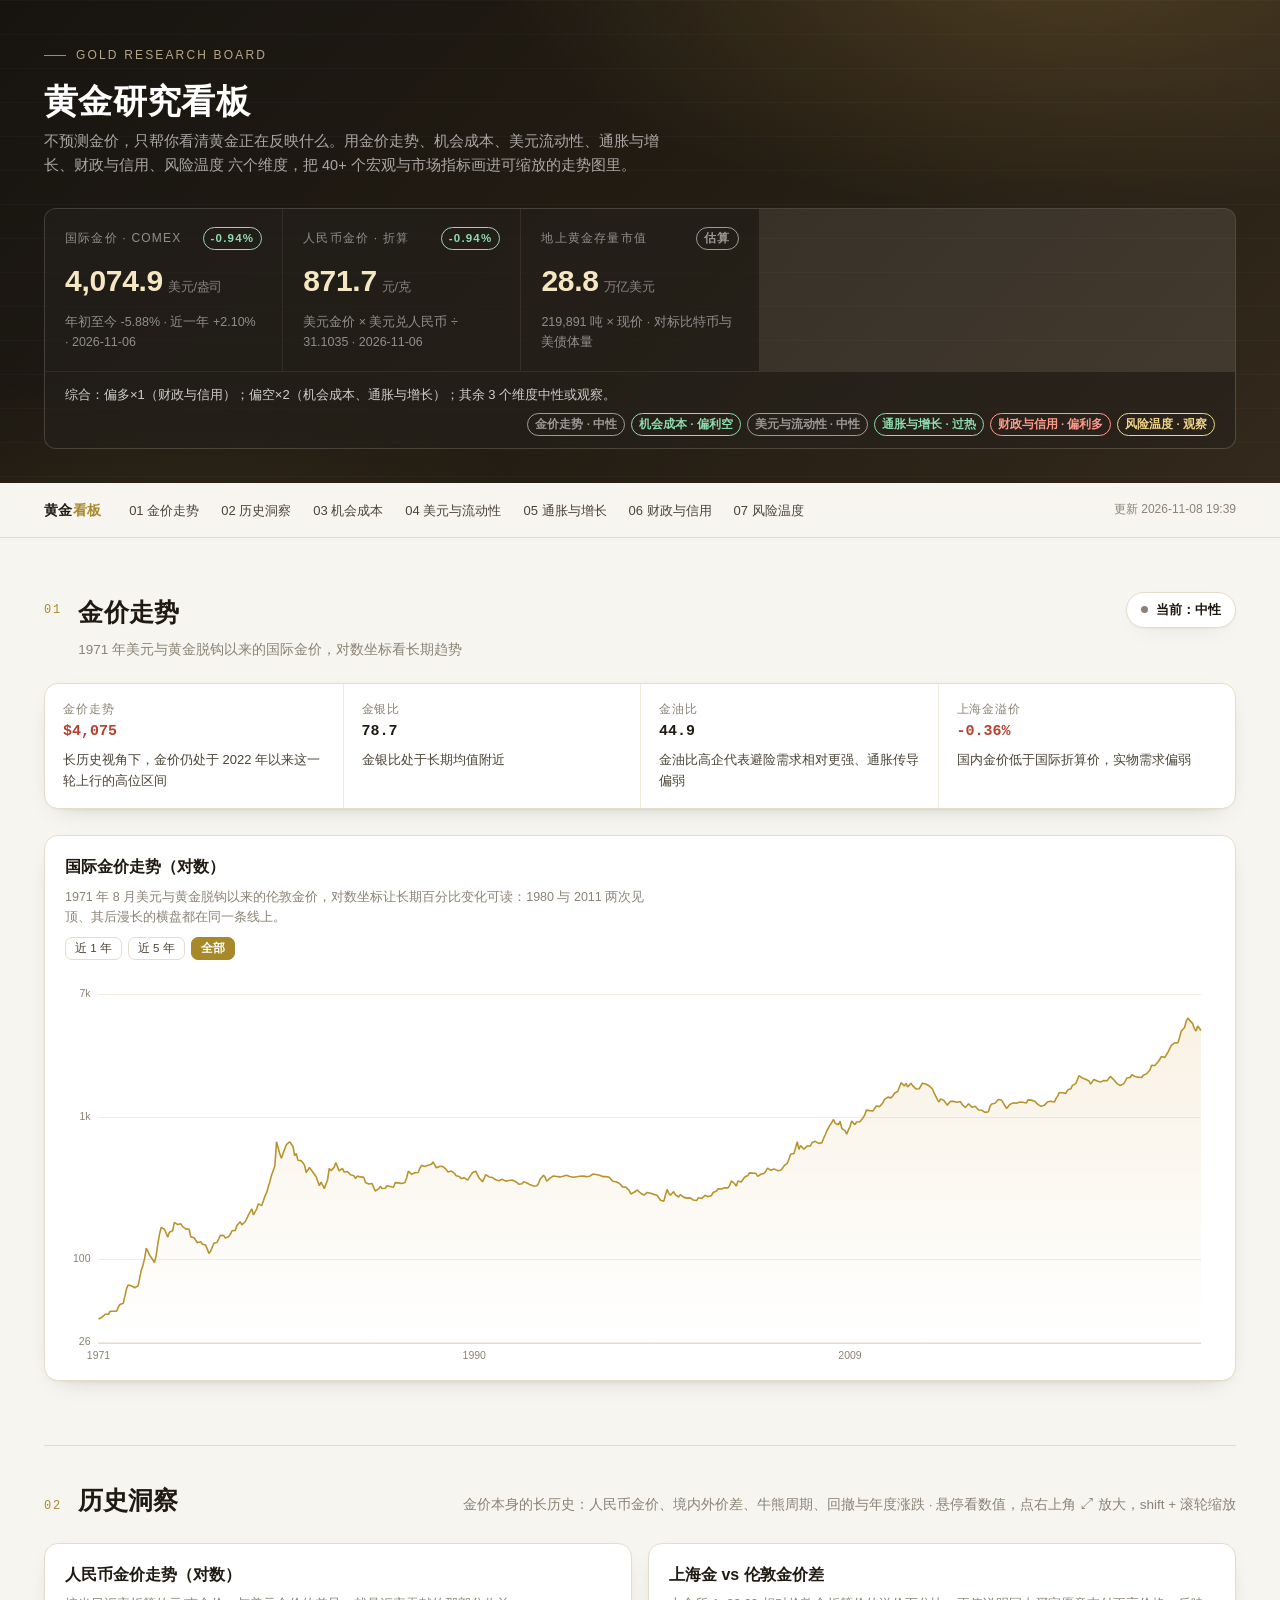
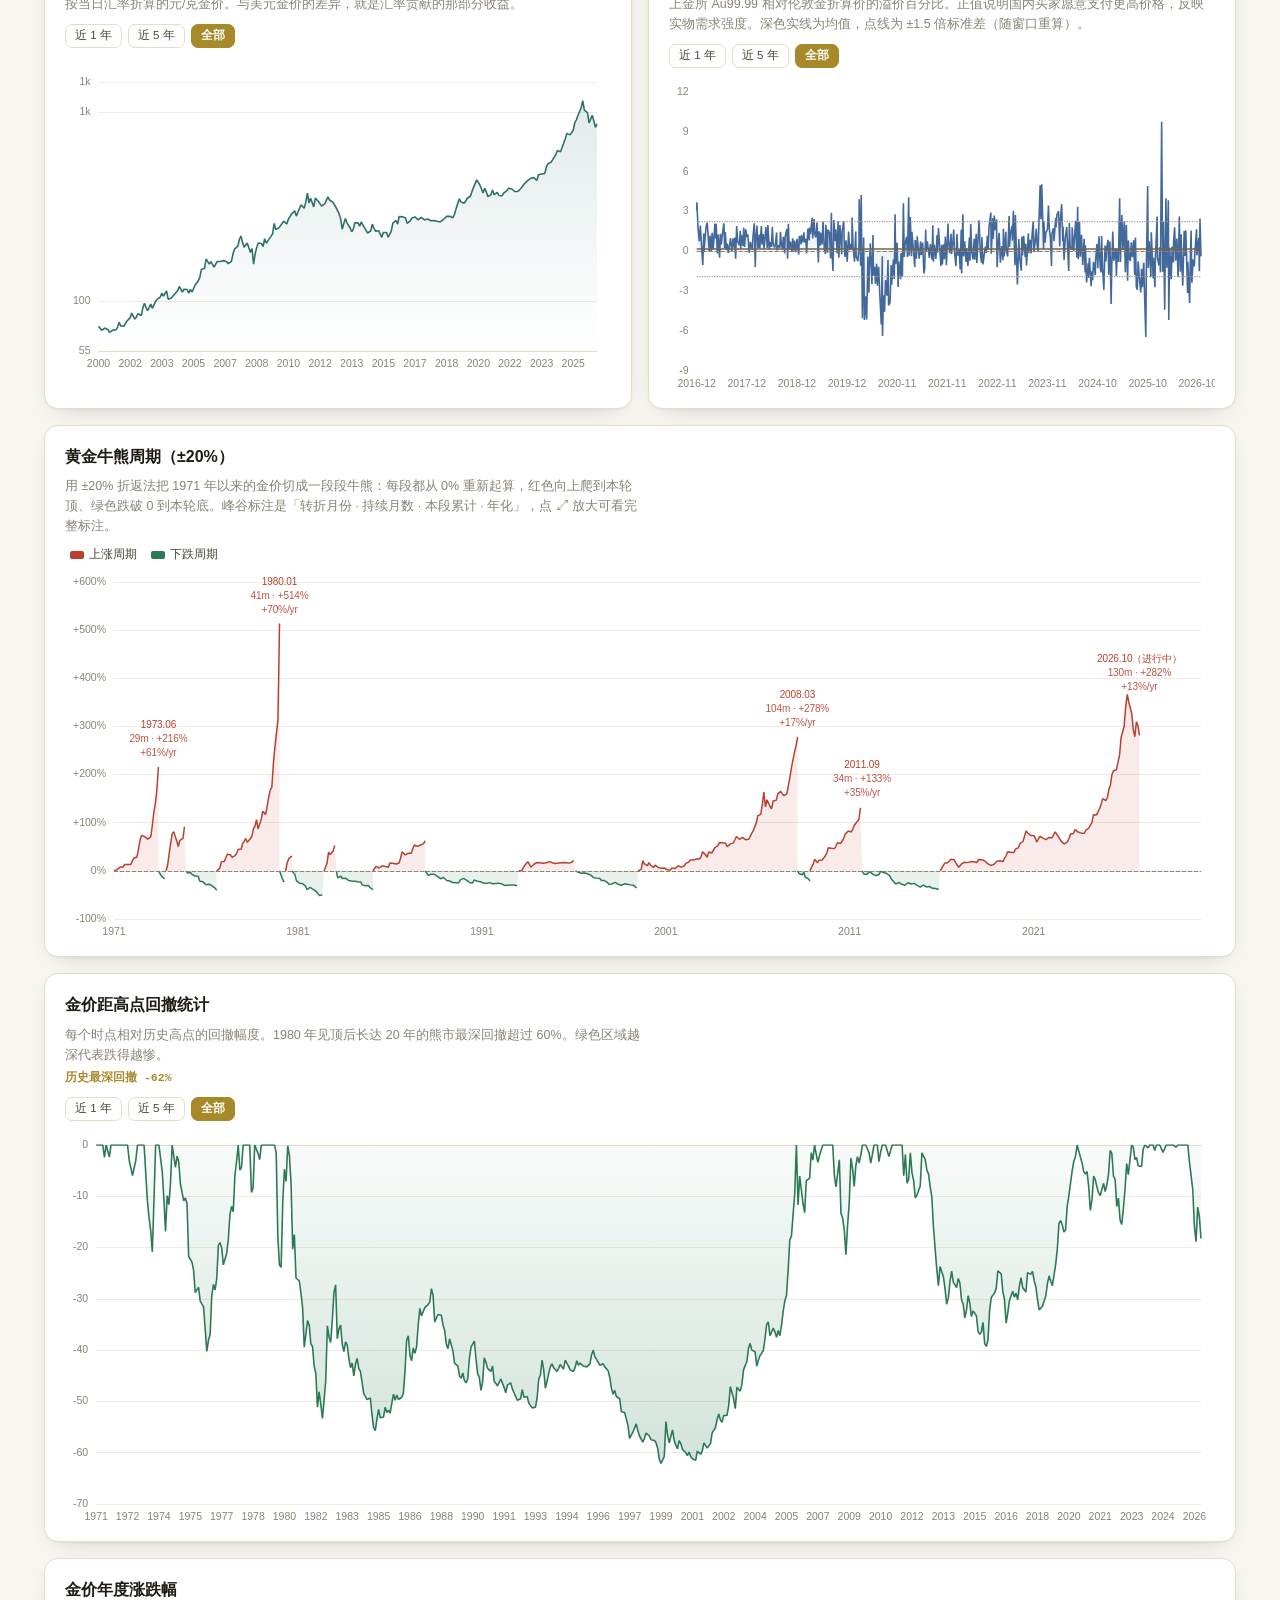
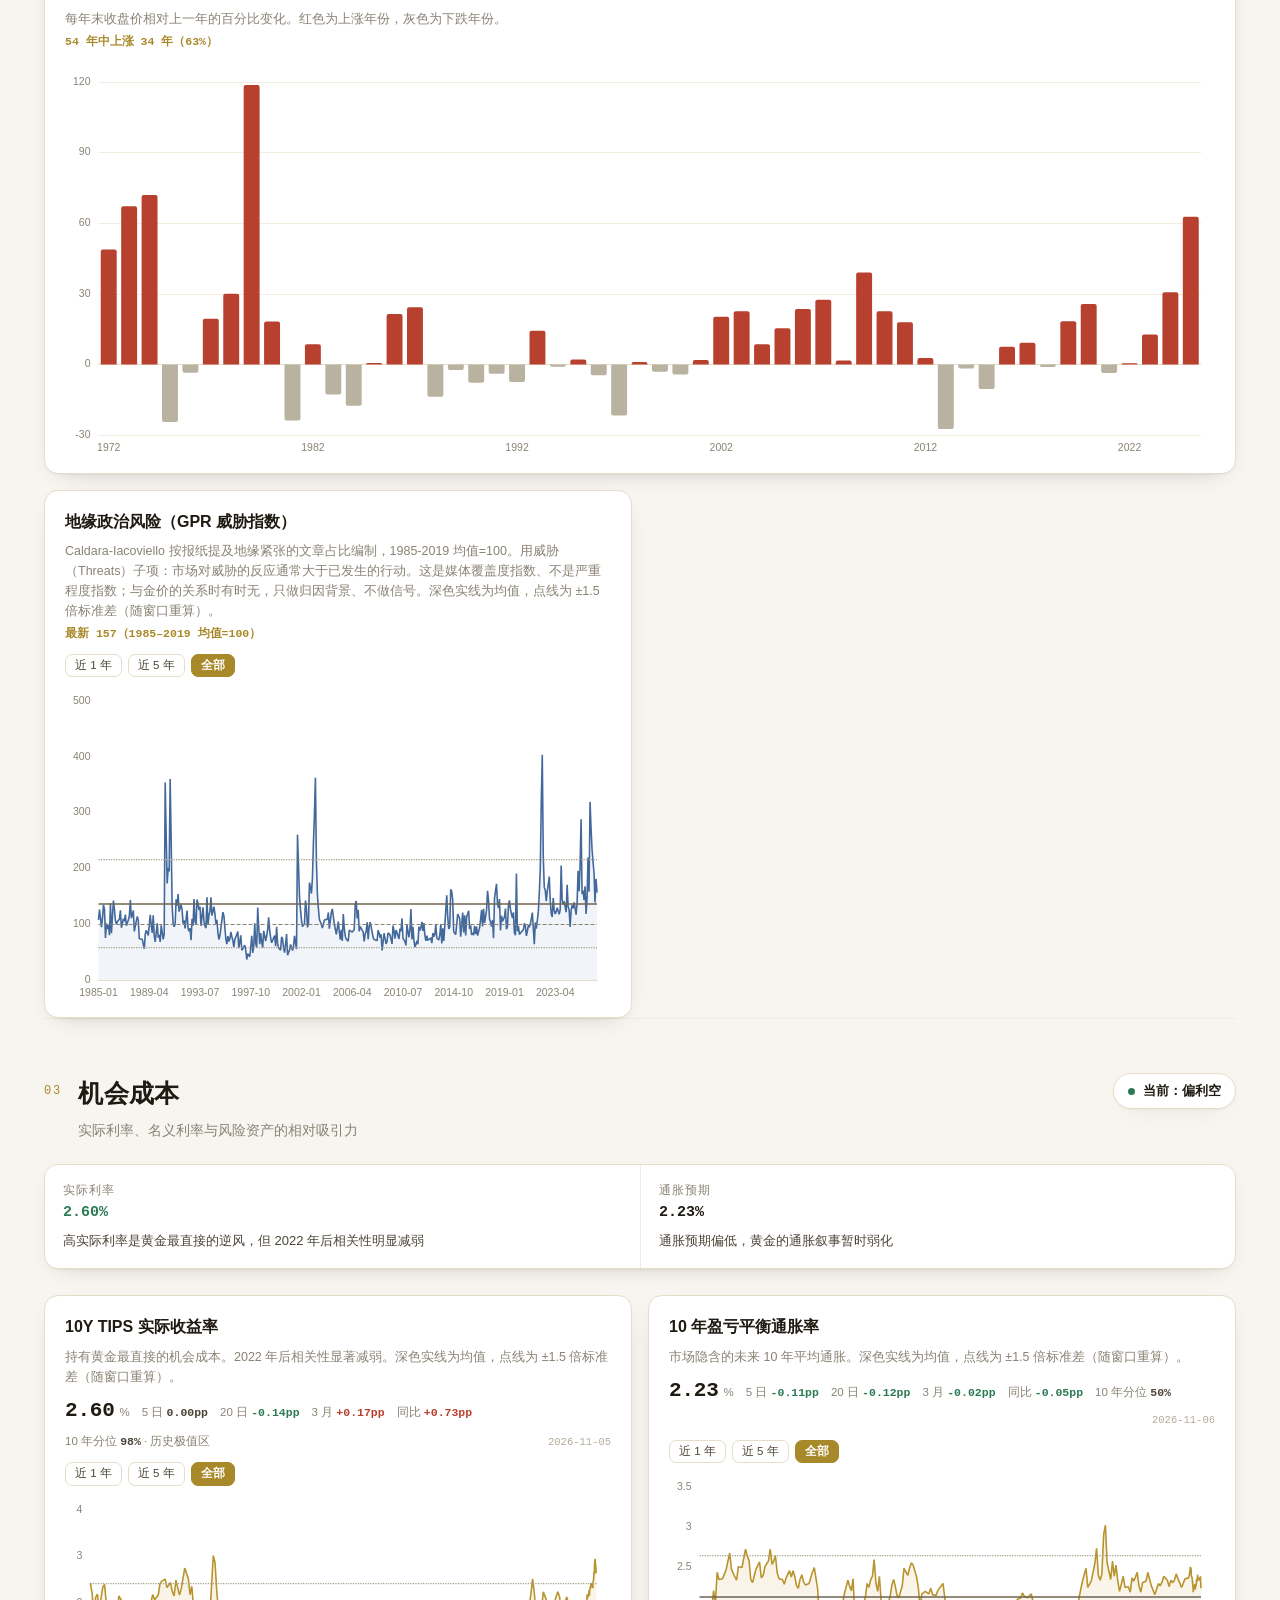
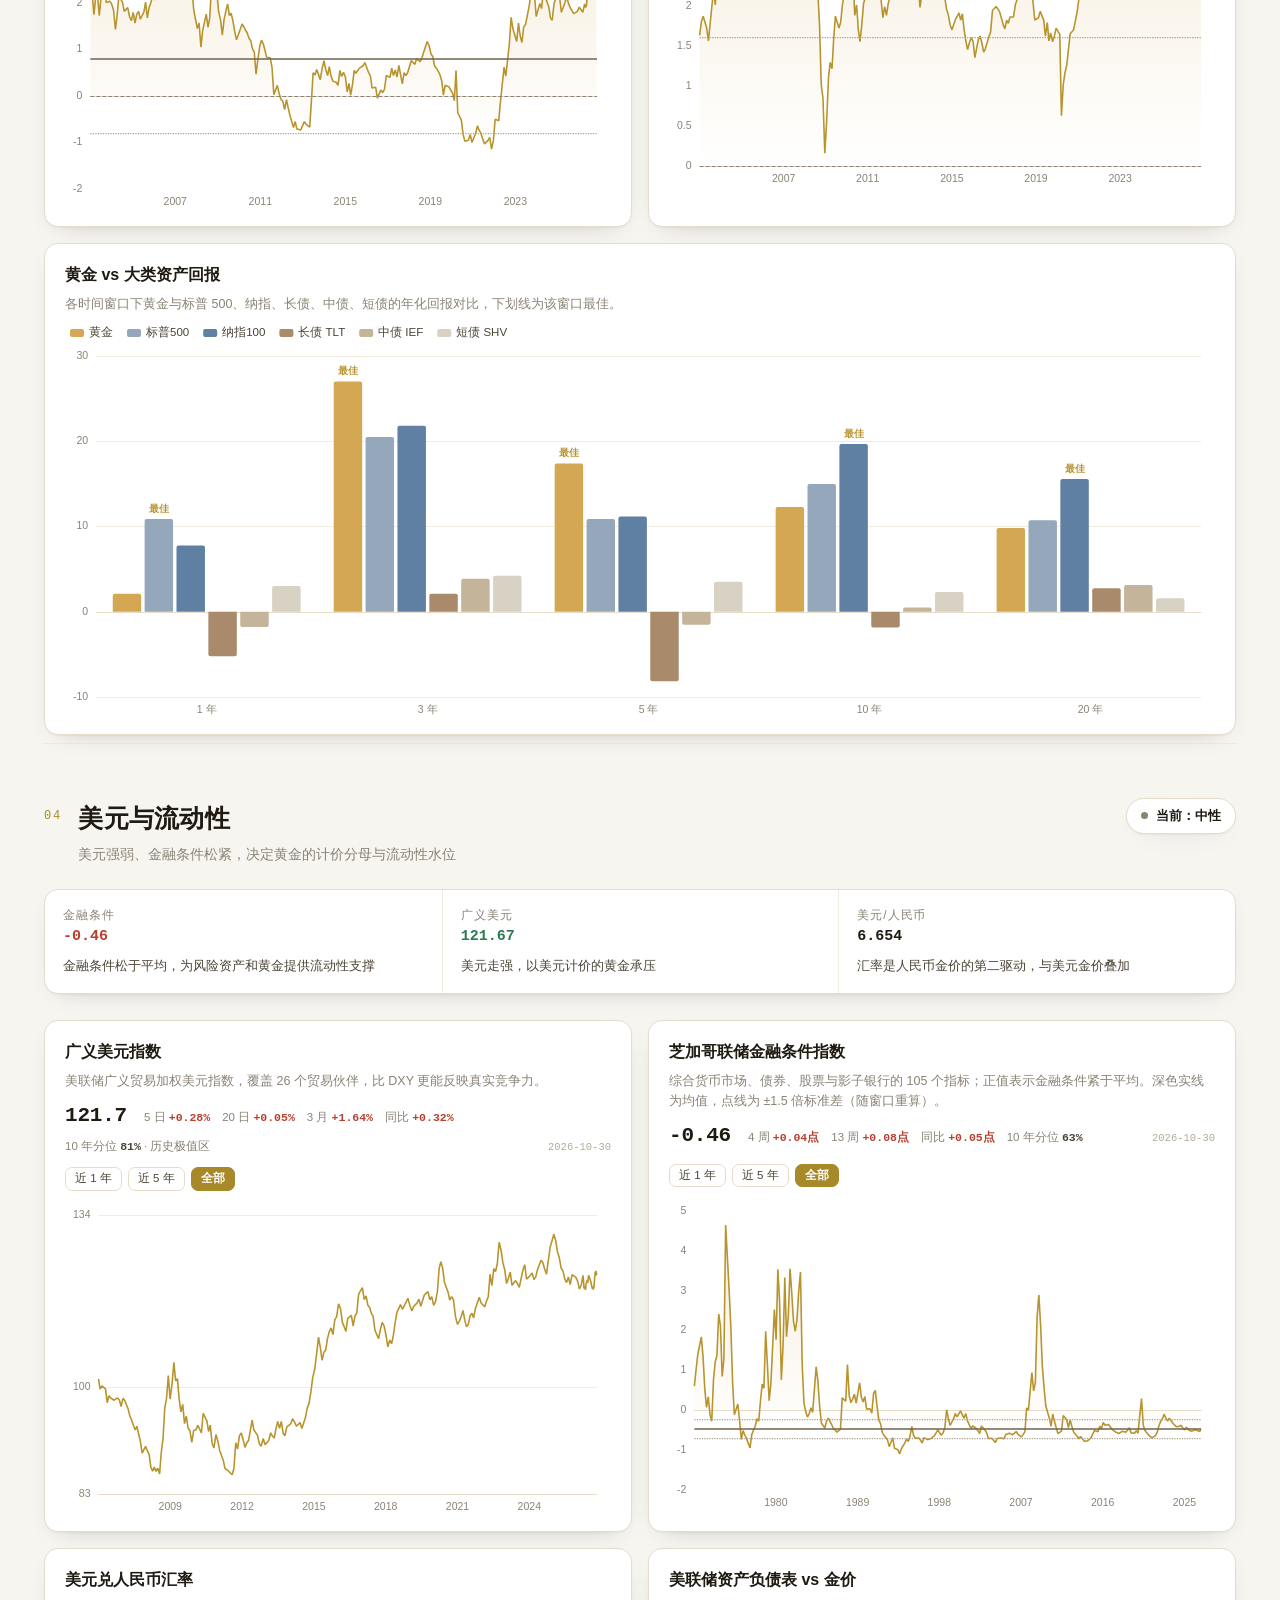
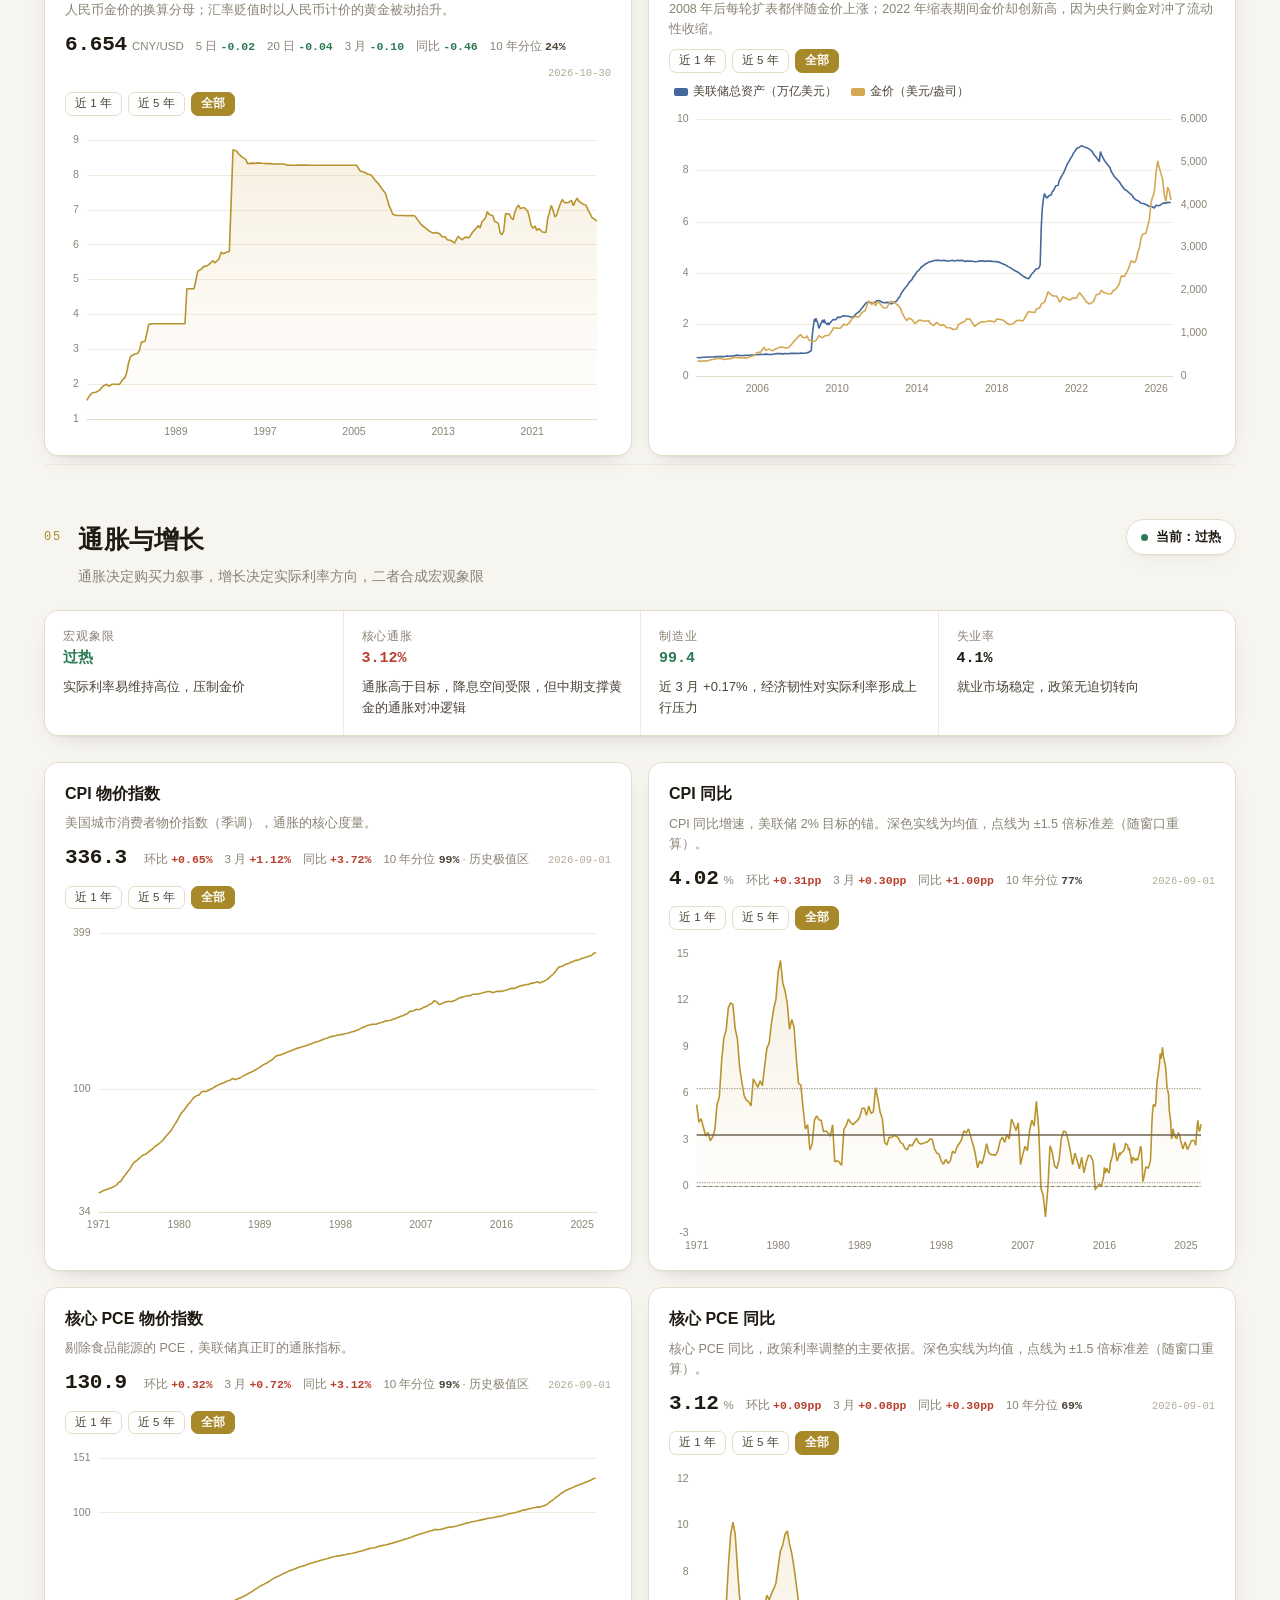
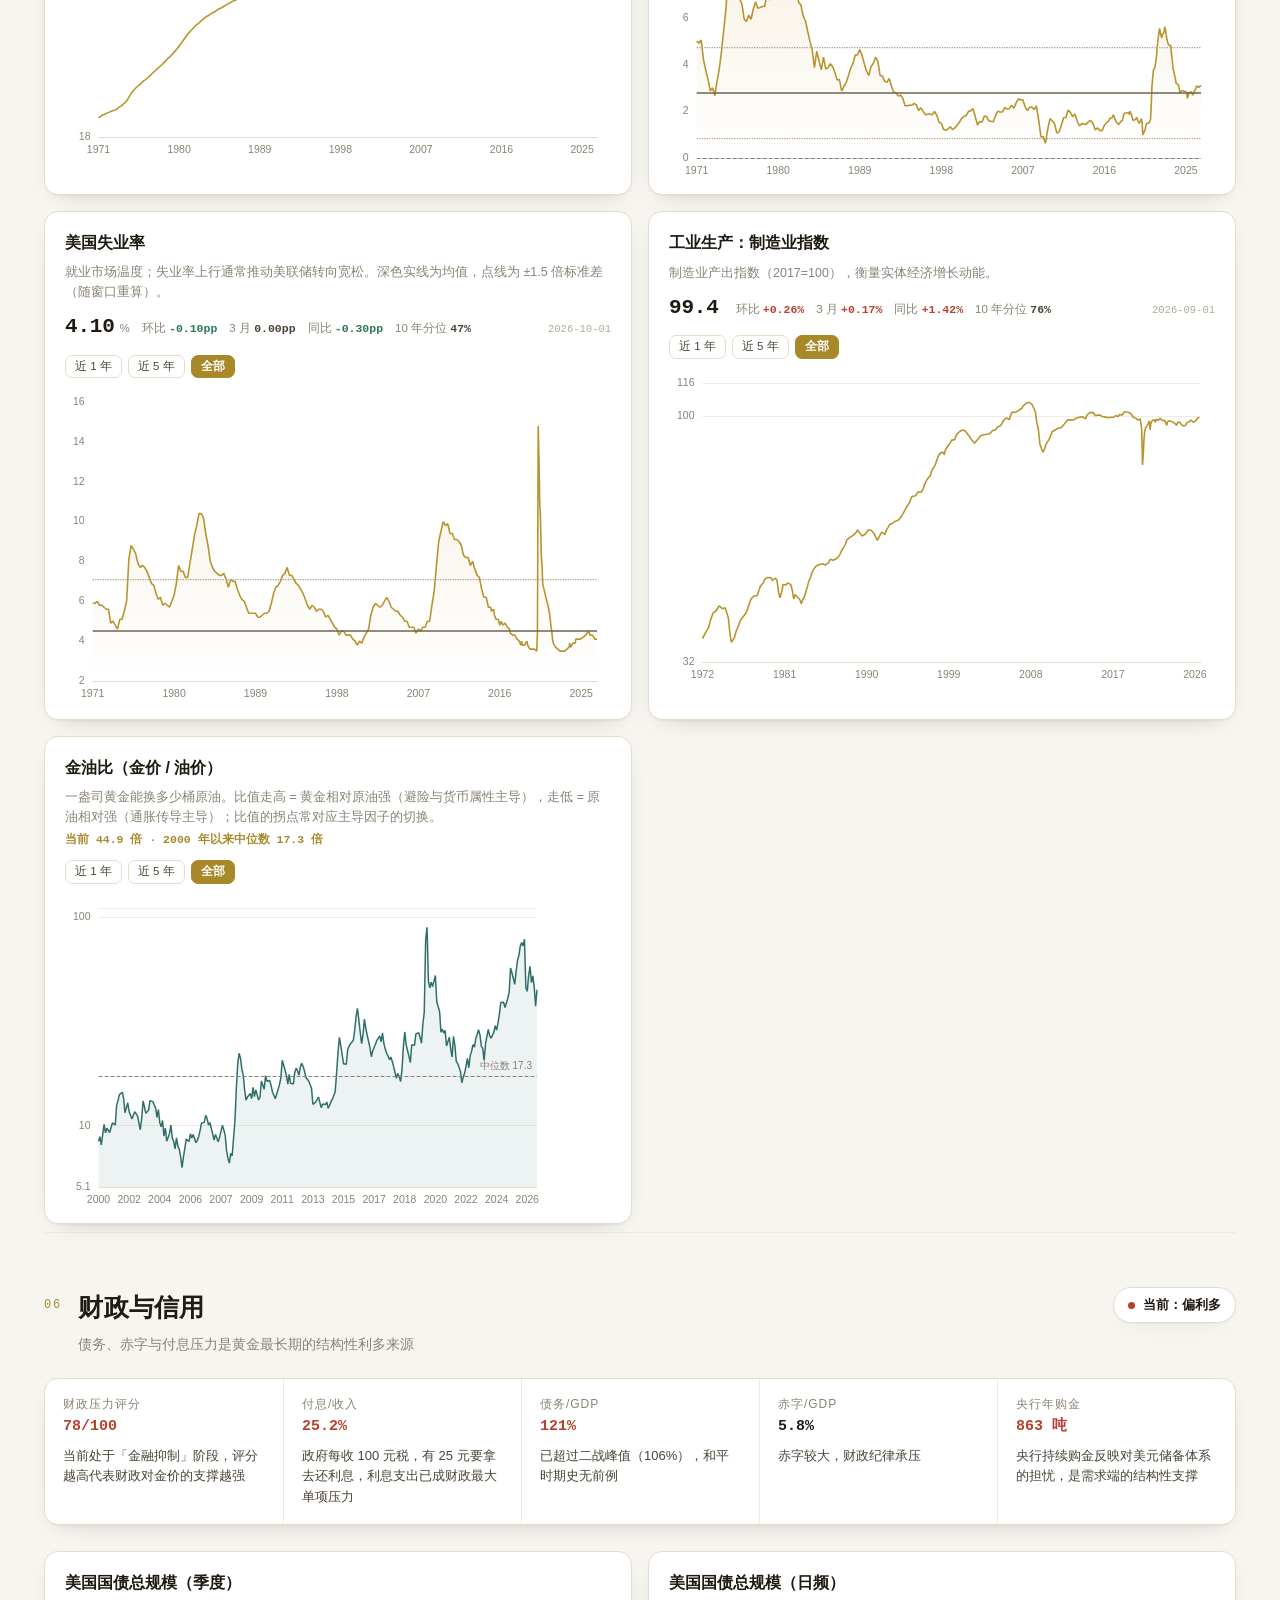
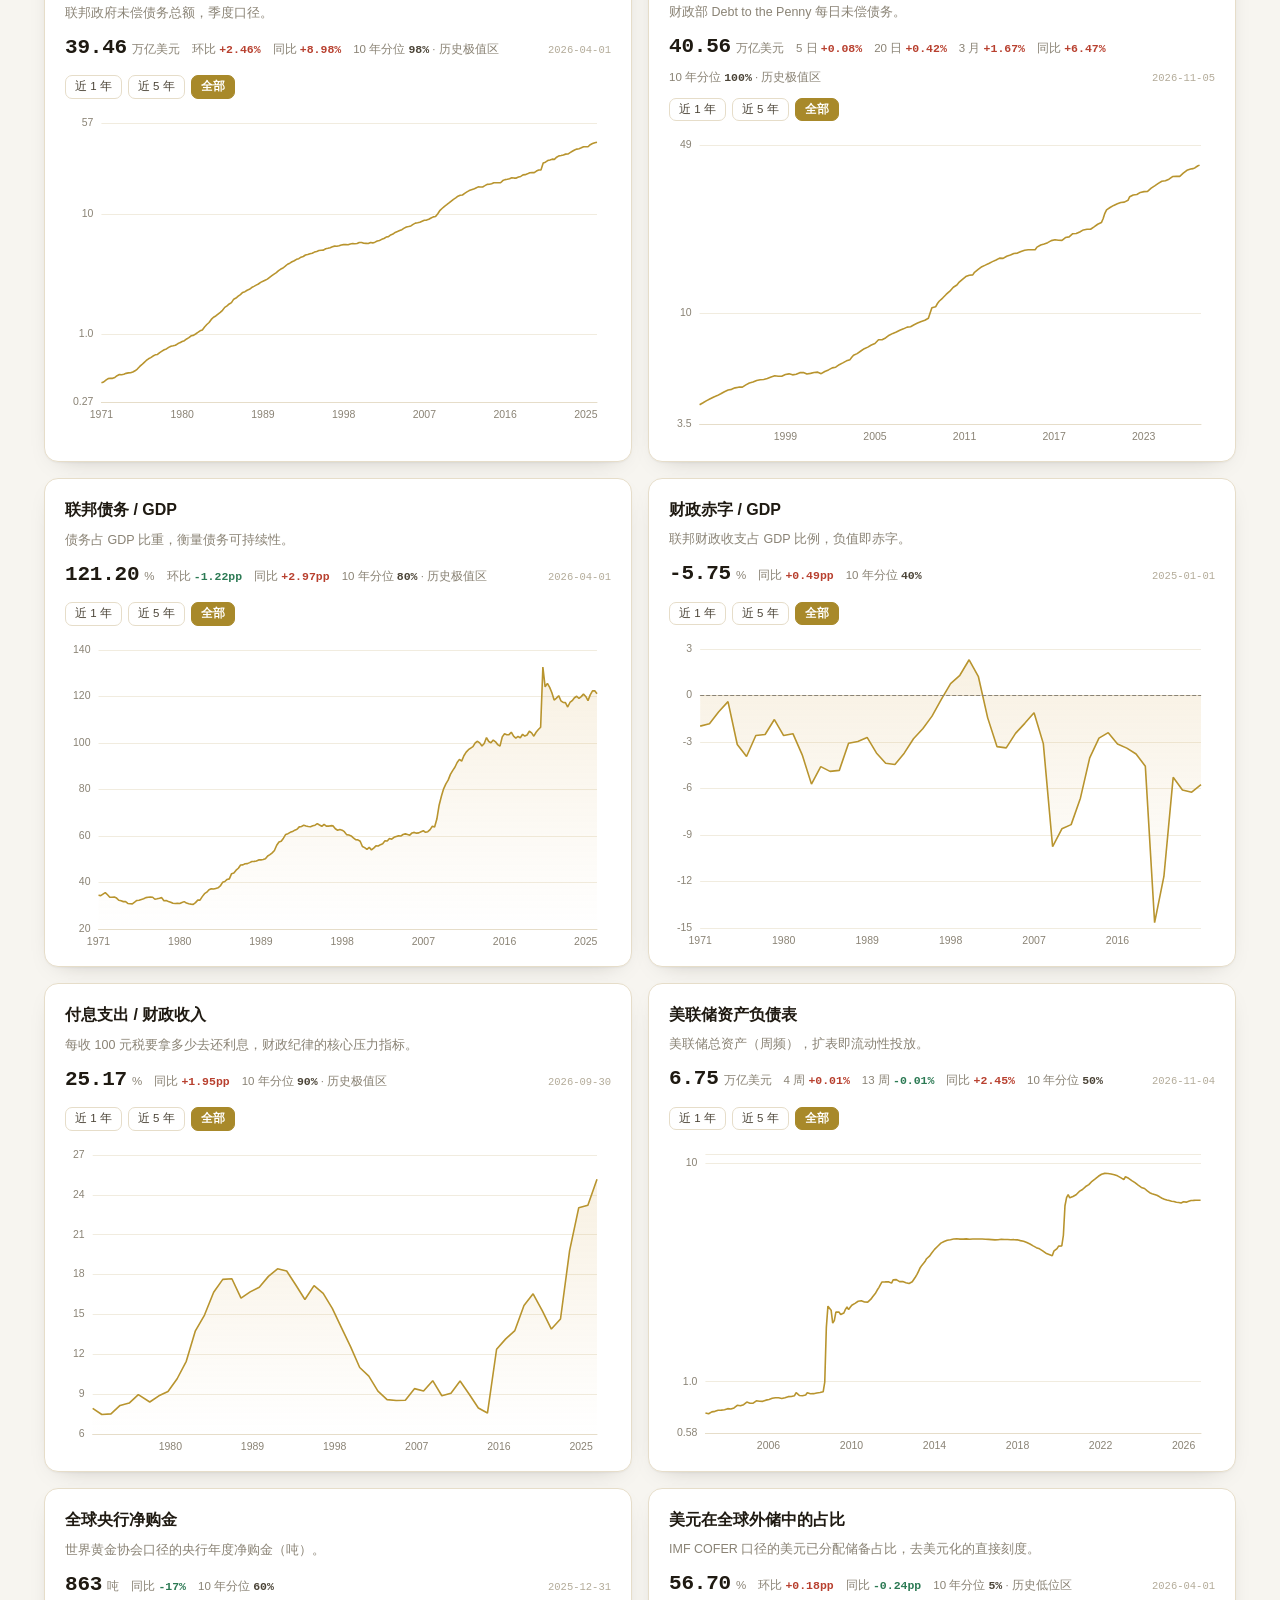
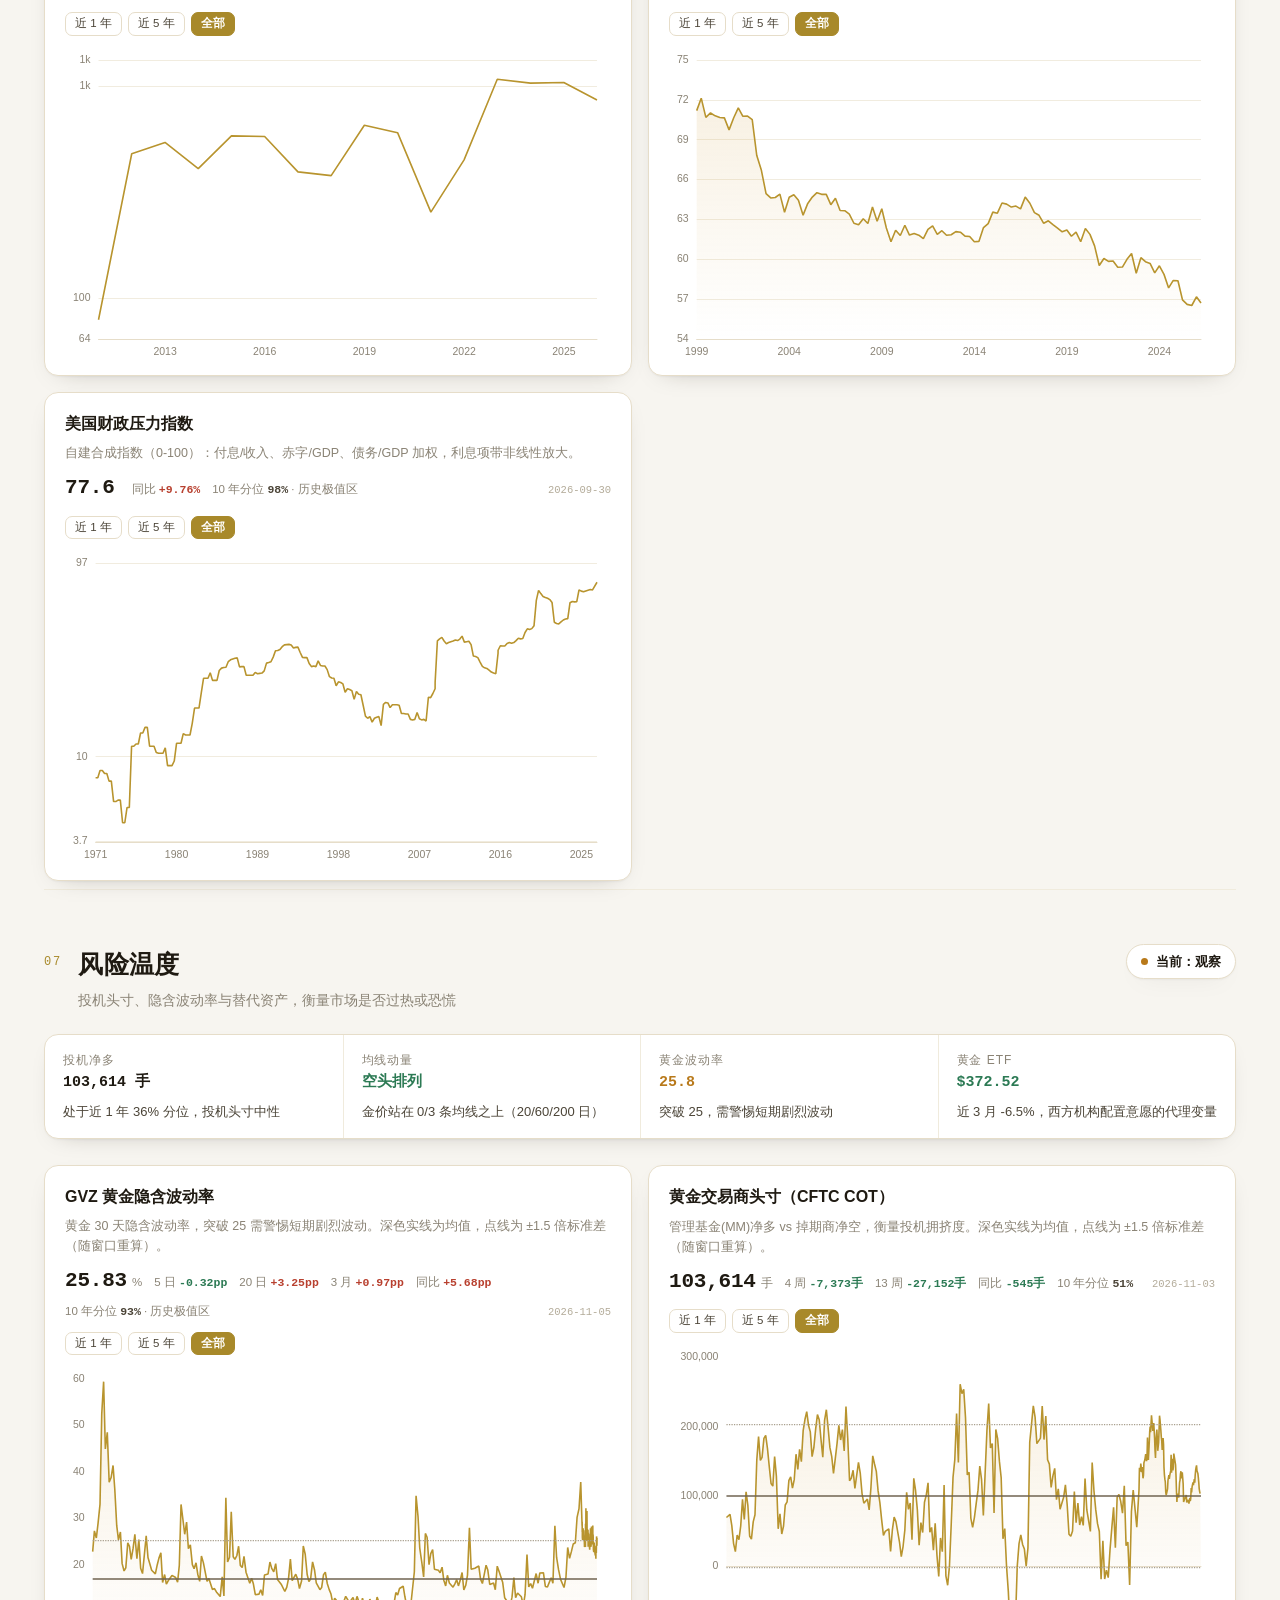
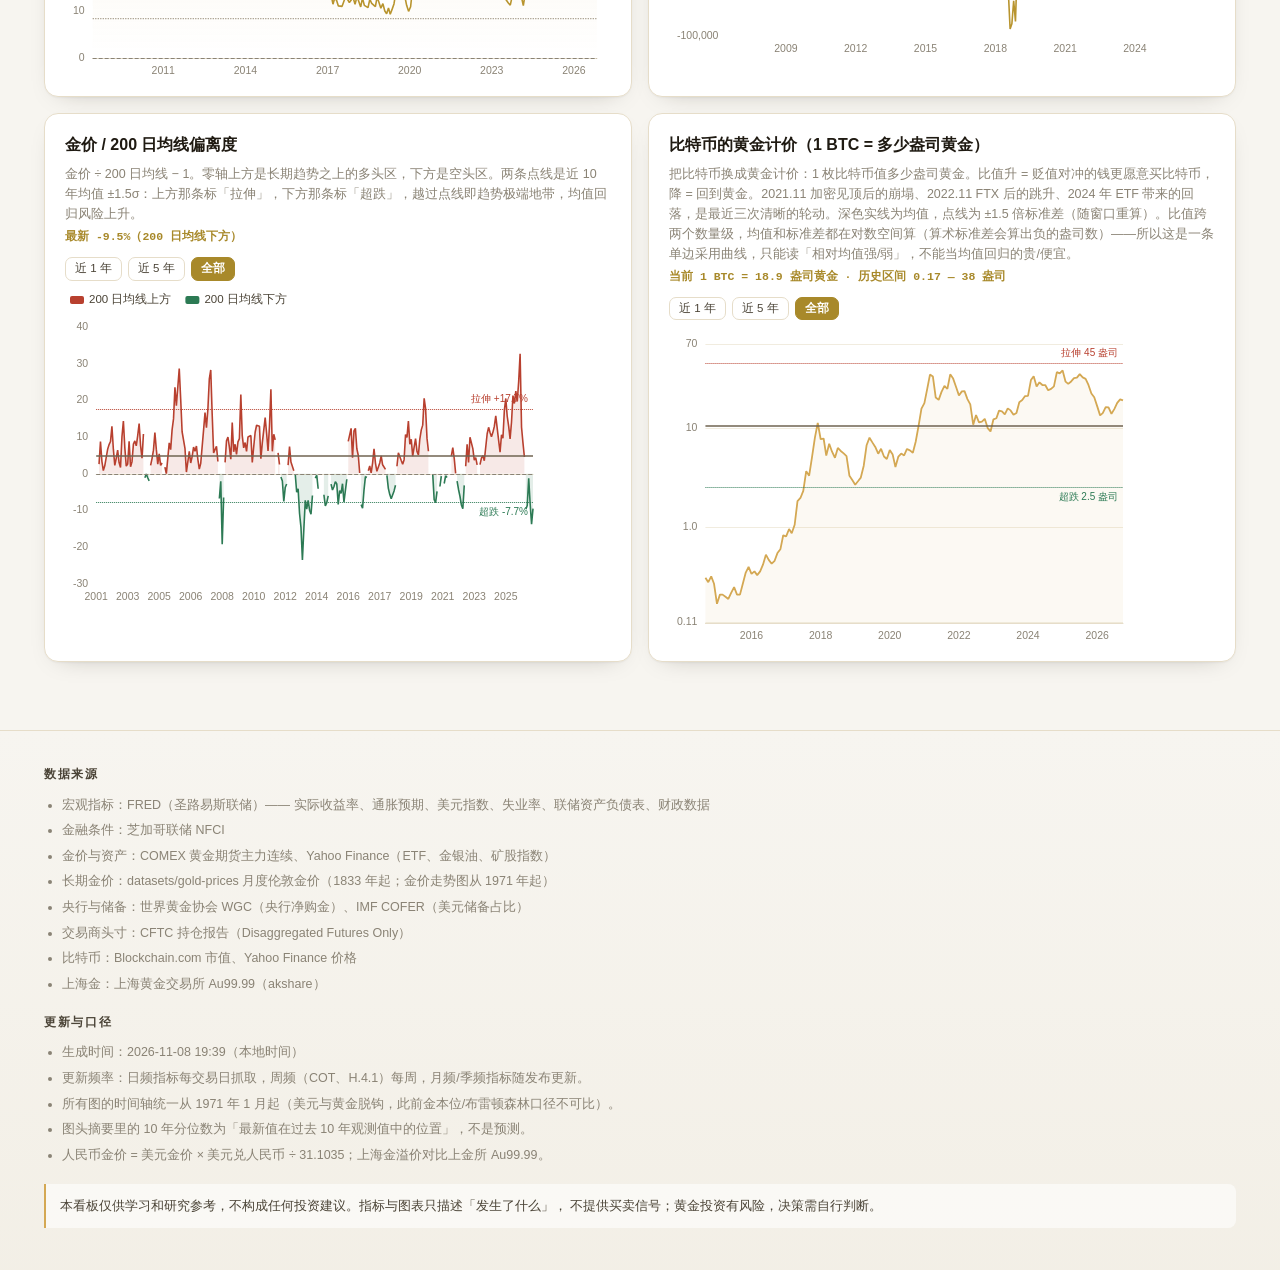
==== commit ba1d096e: "P0: 头图综合信号条（六板块verdict汇总+锚点pill）" ====
--- a/docs/index.html
+++ b/docs/index.html
@@ -133,6 +133,19 @@
 .pill.up { color: #ff9b8c; }
 .pill.down { color: #8fdcae; }
 .pill.flat { color: rgba(255, 255, 255, .55); }
+.pill.warn { color: #f0d48a; }
+
+/* 头图综合信号条：占满整行，左边一句话、右边六个可点 pill */
+.hero-outlook {
+  grid-column: 1 / -1;
+  display: flex; align-items: center; gap: 8px 16px; flex-wrap: wrap;
+  padding: 12px 20px;
+  background: rgba(20, 17, 12, .55);
+}
+.hero-outlook .sum { font-size: 13px; color: rgba(255, 255, 255, .78); }
+.hero-outlook .pills { display: flex; gap: 6px; flex-wrap: wrap; margin-left: auto; }
+.hero-outlook a.pill { text-decoration: none; }
+.hero-outlook a.pill:hover { background: rgba(255, 255, 255, .08); }
 
 /* ------------------------------------------------------------------ 导航 */
 .nav {
@@ -455,7 +468,7 @@
 <li>上海金：上海黄金交易所 Au99.99（akshare）</li></ul>
     <h4>更新与口径</h4>
     <ul>
-      <li>生成时间：2026-11-08 19:37（本地时间）</li>
+      <li>生成时间：2026-11-08 19:39（本地时间）</li>
       <li>更新频率：日频指标每交易日抓取，周频（COT、H.4.1）每周，月频/季频指标随发布更新。</li>
       <li>所有图的时间轴统一从 1971 年 1 月起（美元与黄金脱钩，此前金本位/布雷顿森林口径不可比）。</li>
       <li>图头摘要里的 10 年分位数为「最新值在过去 10 年观测值中的位置」，不是预测。</li>
@@ -514,7 +527,7 @@
     */
 var Fr={},Gr={};var Wr,Hr=function(){function t(t,e,n){var i=this;this._sleepAfterStill=10,this._stillFrameAccum=0,this._needsRefresh=!0,this._needsRefreshHover=!0,this._darkMode=!1,n=n||{},this.dom=e,this.id=t;var o=new rn,a=n.renderer||"canvas";Fr[a]||(a=G(Fr)[0]),n.useDirtyRect=null!=n.useDirtyRect&&n.useDirtyRect;var s=new Fr[a](e,o,n,t),l=n.ssr||s.ssrOnly;this.storage=o,this.painter=s;var u,h=r.node||r.worker||l?null:new or(s.getViewportRoot(),s.root),c=n.useCoarsePointer;(null==c||"auto"===c?r.touchEventsSupported:!!c)&&(u=rt(n.pointerSize,44)),this.handler=new Ye(o,s,h,s.root,u),this.animation=new Wi({stage:{update:l?null:function(){return i._flush(!0)}}}),l||this.animation.start()}return t.prototype.add=function(t){!this._disposed&&t&&(this.storage.addRoot(t),t.addSelfToZr(this),this.refresh())},t.prototype.remove=function(t){!this._disposed&&t&&(this.storage.delRoot(t),t.removeSelfFromZr(this),this.refresh())},t.prototype.configLayer=function(t,e){this._disposed||(this.painter.configLayer&&this.painter.configLayer(t,e),this.refresh())},t.prototype.setBackgroundColor=function(t){this._disposed||(this.painter.setBackgroundColor&&this.painter.setBackgroundColor(t),this.refresh(),this._backgroundColor=t,this._darkMode=function(t){if(!t)return!1;if("string"==typeof t)return oi(t,1)<.4;if(t.colorStops){for(var e=t.colorStops,n=0,i=e.length,r=0;r<i;r++)n+=oi(e[r].color,1);return(n/=i)<.4}return!1}(t))},t.prototype.getBackgroundColor=function(){return this._backgroundColor},t.prototype.setDarkMode=function(t){this._darkMode=t},t.prototype.isDarkMode=function(){return this._darkMode},t.prototype.refreshImmediately=function(t){this._disposed||(t||this.animation.update(!0),this._needsRefresh=!1,this.painter.refresh(),this._needsRefresh=!1)},t.prototype.refresh=function(){this._disposed||(this._needsRefresh=!0,this.animation.start())},t.prototype.flush=function(){this._disposed||this._flush(!1)},t.prototype._flush=function(t){var e,n=Bi();this._needsRefresh&&(e=!0,this.refreshImmediately(t)),this._needsRefreshHover&&(e=!0,this.refreshHoverImmediately());var i=Bi();e?(this._stillFrameAccum=0,this.trigger("rendered",{elapsedTime:i-n})):this._sleepAfterStill>0&&(this._stillFrameAccum++,this._stillFrameAccum>this._sleepAfterStill&&this.animation.stop())},t.prototype.setSleepAfterStill=function(t){this._sleepAfterStill=t},t.prototype.wakeUp=function(){this._disposed||(this.animation.start(),this._stillFrameAccum=0)},t.prototype.refreshHover=function(){this._needsRefreshHover=!0},t.prototype.refreshHoverImmediately=function(){this._disposed||(this._needsRefreshHover=!1,this.painter.refreshHover&&"canvas"===this.painter.getType()&&this.painter.refreshHover())},t.prototype.resize=function(t){this._disposed||(t=t||{},this.painter.resize(t.width,t.height),this.handler.resize())},t.prototype.clearAnimation=function(){this._disposed||this.animation.clear()},t.prototype.getWidth=function(){if(!this._disposed)return this.painter.getWidth()},t.prototype.getHeight=function(){if(!this._disposed)return this.painter.getHeight()},t.prototype.setCursorStyle=function(t){this._disposed||this.handler.setCursorStyle(t)},t.prototype.findHover=function(t,e){if(!this._disposed)return this.handler.findHover(t,e)},t.prototype.on=function(t,e,n){return this._disposed||this.handler.on(t,e,n),this},t.prototype.off=function(t,e){this._disposed||this.handler.off(t,e)},t.prototype.trigger=function(t,e){this._disposed||this.handler.trigger(t,e)},t.prototype.clear=function(){if(!this._disposed){for(var t=this.storage.getRoots(),e=0;e<t.length;e++)t[e]instanceof Br&&t[e].removeSelfFromZr(this);this.storage.delAllRoots(),this.painter.clear()}},t.prototype.dispose=function(){var t;this._disposed||(this.animation.stop(),this.clear(),this.storage.dispose(),this.painter.dispose(),this.handler.dispose(),this.animation=this.storage=this.painter=this.handler=null,this._disposed=!0,t=this.id,delete Gr[t])},t}();function Yr(t,e){var n=new Hr(M(),t,e);return Gr[n.id]=n,n}function Xr(t,e){Fr[t]=e}function Ur(t){if("function"==typeof Wr)return Wr(t)}function Zr(t){Wr=t}var jr=Object.freeze({__proto__:null,init:Yr,dispose:function(t){t.dispose()},disposeAll:function(){for(var t in Gr)Gr.hasOwnProperty(t)&&Gr[t].dispose();Gr={}},getInstance:function(t){return Gr[t]},registerPainter:Xr,getElementSSRData:Ur,registerSSRDataGetter:Zr,version:"5.6.0"}),qr=1e-4;function Kr(t,e,n,i){var r=e[0],o=e[1],a=n[0],s=n[1],l=o-r,u=s-a;if(0===l)return 0===u?a:(a+s)/2;if(i)if(l>0){if(t<=r)return a;if(t>=o)return s}else{if(t>=r)return a;if(t<=o)return s}else{if(t===r)return a;if(t===o)return s}return(t-r)/l*u+a}function $r(t,e){switch(t){case"center":case"middle":t="50%";break;case"left":case"top":t="0%";break;case"right":case"bottom":t="100%"}return U(t)?(n=t,n.replace(/^\s+|\s+$/g,"")).match(/%$/)?parseFloat(t)/100*e:parseFloat(t):null==t?NaN:+t;var n}function Jr(t,e,n){return null==e&&(e=10),e=Math.min(Math.max(0,e),20),t=(+t).toFixed(e),n?t:+t}function Qr(t){return t.sort((function(t,e){return t-e})),t}function to(t){if(t=+t,isNaN(t))return 0;if(t>1e-14)for(var e=1,n=0;n<15;n++,e*=10)if(Math.round(t*e)/e===t)return n;return eo(t)}function eo(t){var e=t.toString().toLowerCase(),n=e.indexOf("e"),i=n>0?+e.slice(n+1):0,r=n>0?n:e.length,o=e.indexOf("."),a=o<0?0:r-1-o;return Math.max(0,a-i)}function no(t,e){var n=Math.log,i=Math.LN10,r=Math.floor(n(t[1]-t[0])/i),o=Math.round(n(Math.abs(e[1]-e[0]))/i),a=Math.min(Math.max(-r+o,0),20);return isFinite(a)?a:20}function io(t,e){var n=V(t,(function(t,e){return t+(isNaN(e)?0:e)}),0);if(0===n)return[];for(var i=Math.pow(10,e),r=z(t,(function(t){return(isNaN(t)?0:t)/n*i*100})),o=100*i,a=z(r,(function(t){return Math.floor(t)})),s=V(a,(function(t,e){return t+e}),0),l=z(r,(function(t,e){return t-a[e]}));s<o;){for(var u=Number.NEGATIVE_INFINITY,h=null,c=0,p=l.length;c<p;++c)l[c]>u&&(u=l[c],h=c);++a[h],l[h]=0,++s}return z(a,(function(t){return t/i}))}function ro(t,e){var n=Math.max(to(t),to(e)),i=t+e;return n>20?i:Jr(i,n)}var oo=9007199254740991;function ao(t){var e=2*Math.PI;return(t%e+e)%e}function so(t){return t>-1e-4&&t<qr}var lo=/^(?:(\d{4})(?:[-\/](\d{1,2})(?:[-\/](\d{1,2})(?:[T ](\d{1,2})(?::(\d{1,2})(?::(\d{1,2})(?:[.,](\d+))?)?)?(Z|[\+\-]\d\d:?\d\d)?)?)?)?)?$/;function uo(t){if(t instanceof Date)return t;if(U(t)){var e=lo.exec(t);if(!e)return new Date(NaN);if(e[8]){var n=+e[4]||0;return"Z"!==e[8].toUpperCase()&&(n-=+e[8].slice(0,3)),new Date(Date.UTC(+e[1],+(e[2]||1)-1,+e[3]||1,n,+(e[5]||0),+e[6]||0,e[7]?+e[7].substring(0,3):0))}return new Date(+e[1],+(e[2]||1)-1,+e[3]||1,+e[4]||0,+(e[5]||0),+e[6]||0,e[7]?+e[7].substring(0,3):0)}return null==t?new Date(NaN):new Date(Math.round(t))}function ho(t){return Math.pow(10,co(t))}function co(t){if(0===t)return 0;var e=Math.floor(Math.log(t)/Math.LN10);return t/Math.pow(10,e)>=10&&e++,e}function po(t,e){var n=co(t),i=Math.pow(10,n),r=t/i;return t=(e?r<1.5?1:r<2.5?2:r<4?3:r<7?5:10:r<1?1:r<2?2:r<3?3:r<5?5:10)*i,n>=-20?+t.toFixed(n<0?-n:0):t}function fo(t,e){var n=(t.length-1)*e+1,i=Math.floor(n),r=+t[i-1],o=n-i;return o?r+o*(t[i]-r):r}function go(t){t.sort((function(t,e){return s(t,e,0)?-1:1}));for(var e=-1/0,n=1,i=0;i<t.length;){for(var r=t[i].interval,o=t[i].close,a=0;a<2;a++)r[a]<=e&&(r[a]=e,o[a]=a?1:1-n),e=r[a],n=o[a];r[0]===r[1]&&o[0]*o[1]!=1?t.splice(i,1):i++}return t;function s(t,e,n){return t.interval[n]<e.interval[n]||t.interval[n]===e.interval[n]&&(t.close[n]-e.close[n]==(n?-1:1)||!n&&s(t,e,1))}}function yo(t){var e=parseFloat(t);return e==t&&(0!==e||!U(t)||t.indexOf("x")<=0)?e:NaN}function vo(t){return!isNaN(yo(t))}function mo(){return Math.round(9*Math.random())}function xo(t,e){return 0===e?t:xo(e,t%e)}function _o(t,e){return null==t?e:null==e?t:t*e/xo(t,e)}"undefined"!=typeof console&&console.warn&&console.log;function bo(t){0}function wo(t){throw new Error(t)}function So(t,e,n){return(e-t)*n+t}var Mo="series\0",Io="\0_ec_\0";function To(t){return t instanceof Array?t:null==t?[]:[t]}function Co(t,e,n){if(t){t[e]=t[e]||{},t.emphasis=t.emphasis||{},t.emphasis[e]=t.emphasis[e]||{};for(var i=0,r=n.length;i<r;i++){var o=n[i];!t.emphasis[e].hasOwnProperty(o)&&t[e].hasOwnProperty(o)&&(t.emphasis[e][o]=t[e][o])}}}var Do=["fontStyle","fontWeight","fontSize","fontFamily","rich","tag","color","textBorderColor","textBorderWidth","width","height","lineHeight","align","verticalAlign","baseline","shadowColor","shadowBlur","shadowOffsetX","shadowOffsetY","textShadowColor","textShadowBlur","textShadowOffsetX","textShadowOffsetY","backgroundColor","borderColor","borderWidth","borderRadius","padding"];function Ao(t){return!q(t)||Y(t)||t instanceof Date?t:t.value}function ko(t){return q(t)&&!(t instanceof Array)}function Lo(t,e,n){var i="normalMerge"===n,r="replaceMerge"===n,o="replaceAll"===n;t=t||[],e=(e||[]).slice();var a=yt();E(e,(function(t,n){q(t)||(e[n]=null)}));var s,l,u=function(t,e,n){var i=[];if("replaceAll"===n)return i;for(var r=0;r<t.length;r++){var o=t[r];o&&null!=o.id&&e.set(o.id,r),i.push({existing:"replaceMerge"===n||Eo(o)?null:o,newOption:null,keyInfo:null,brandNew:null})}return i}(t,a,n);return(i||r)&&function(t,e,n,i){E(i,(function(r,o){if(r&&null!=r.id){var a=Oo(r.id),s=n.get(a);if(null!=s){var l=t[s];lt(!l.newOption,'Duplicated option on id "'+a+'".'),l.newOption=r,l.existing=e[s],i[o]=null}}}))}(u,t,a,e),i&&function(t,e){E(e,(function(n,i){if(n&&null!=n.name)for(var r=0;r<t.length;r++){var o=t[r].existing;if(!t[r].newOption&&o&&(null==o.id||null==n.id)&&!Eo(n)&&!Eo(o)&&Po("name",o,n))return t[r].newOption=n,void(e[i]=null)}}))}(u,e),i||r?function(t,e,n){E(e,(function(e){if(e){for(var i,r=0;(i=t[r])&&(i.newOption||Eo(i.existing)||i.existing&&null!=e.id&&!Po("id",e,i.existing));)r++;i?(i.newOption=e,i.brandNew=n):t.push({newOption:e,brandNew:n,existing:null,keyInfo:null}),r++}}))}(u,e,r):o&&function(t,e){E(e,(function(e){t.push({newOption:e,brandNew:!0,existing:null,keyInfo:null})}))}(u,e),s=u,l=yt(),E(s,(function(t){var e=t.existing;e&&l.set(e.id,t)})),E(s,(function(t){var e=t.newOption;lt(!e||null==e.id||!l.get(e.id)||l.get(e.id)===t,"id duplicates: "+(e&&e.id)),e&&null!=e.id&&l.set(e.id,t),!t.keyInfo&&(t.keyInfo={})})),E(s,(function(t,e){var n=t.existing,i=t.newOption,r=t.keyInfo;if(q(i)){if(r.name=null!=i.name?Oo(i.name):n?n.name:Mo+e,n)r.id=Oo(n.id);else if(null!=i.id)r.id=Oo(i.id);else{var o=0;do{r.id="\0"+r.name+"\0"+o++}while(l.get(r.id))}l.set(r.id,t)}})),u}function Po(t,e,n){var i=Ro(e[t],null),r=Ro(n[t],null);return null!=i&&null!=r&&i===r}function Oo(t){return Ro(t,"")}function Ro(t,e){return null==t?e:U(t)?t:j(t)||Z(t)?t+"":e}function No(t){var e=t.name;return!(!e||!e.indexOf(Mo))}function Eo(t){return t&&null!=t.id&&0===Oo(t.id).indexOf(Io)}function zo(t,e){return null!=e.dataIndexInside?e.dataIndexInside:null!=e.dataIndex?Y(e.dataIndex)?z(e.dataIndex,(function(e){return t.indexOfRawIndex(e)})):t.indexOfRawIndex(e.dataIndex):null!=e.name?Y(e.name)?z(e.name,(function(e){return t.indexOfName(e)})):t.indexOfName(e.name):void 0}function Vo(){var t="__ec_inner_"+Bo++;return function(e){return e[t]||(e[t]={})}}var Bo=mo();function Fo(t,e,n){var i=Go(e,n),r=i.mainTypeSpecified,o=i.queryOptionMap,a=i.others,s=n?n.defaultMainType:null;return!r&&s&&o.set(s,{}),o.each((function(e,i){var r=Yo(t,i,e,{useDefault:s===i,enableAll:!n||null==n.enableAll||n.enableAll,enableNone:!n||null==n.enableNone||n.enableNone});a[i+"Models"]=r.models,a[i+"Model"]=r.models[0]})),a}function Go(t,e){var n;if(U(t)){var i={};i[t+"Index"]=0,n=i}else n=t;var r=yt(),o={},a=!1;return E(n,(function(t,n){if("dataIndex"!==n&&"dataIndexInside"!==n){var i=n.match(/^(\w+)(Index|Id|Name)$/)||[],s=i[1],l=(i[2]||"").toLowerCase();if(s&&l&&!(e&&e.includeMainTypes&&P(e.includeMainTypes,s)<0))a=a||!!s,(r.get(s)||r.set(s,{}))[l]=t}else o[n]=t})),{mainTypeSpecified:a,queryOptionMap:r,others:o}}var Wo={useDefault:!0,enableAll:!1,enableNone:!1},Ho={useDefault:!1,enableAll:!0,enableNone:!0};function Yo(t,e,n,i){i=i||Wo;var r=n.index,o=n.id,a=n.name,s={models:null,specified:null!=r||null!=o||null!=a};if(!s.specified){var l=void 0;return s.models=i.useDefault&&(l=t.getComponent(e))?[l]:[],s}return"none"===r||!1===r?(lt(i.enableNone,'`"none"` or `false` is not a valid value on index option.'),s.models=[],s):("all"===r&&(lt(i.enableAll,'`"all"` is not a valid value on index option.'),r=o=a=null),s.models=t.queryComponents({mainType:e,index:r,id:o,name:a}),s)}function Xo(t,e,n){t.setAttribute?t.setAttribute(e,n):t[e]=n}function Uo(t,e){var n=yt(),i=[];return E(t,(function(t){var r=e(t);(n.get(r)||(i.push(r),n.set(r,[]))).push(t)})),{keys:i,buckets:n}}function Zo(t,e,n,i,r){var o=null==e||"auto"===e;if(null==i)return i;if(j(i))return Jr(f=So(n||0,i,r),o?Math.max(to(n||0),to(i)):e);if(U(i))return r<1?n:i;for(var a=[],s=n,l=i,u=Math.max(s?s.length:0,l.length),h=0;h<u;++h){var c=t.getDimensionInfo(h);if(c&&"ordinal"===c.type)a[h]=(r<1&&s?s:l)[h];else{var p=s&&s[h]?s[h]:0,d=l[h],f=So(p,d,r);a[h]=Jr(f,o?Math.max(to(p),to(d)):e)}}return a}var jo="___EC__COMPONENT__CONTAINER___",qo="___EC__EXTENDED_CLASS___";function Ko(t){var e={main:"",sub:""};if(t){var n=t.split(".");e.main=n[0]||"",e.sub=n[1]||""}return e}function $o(t,e){t.$constructor=t,t.extend=function(t){var e,i,r=this;return X(i=r)&&/^class\s/.test(Function.prototype.toString.call(i))?e=function(t){function e(){return t.apply(this,arguments)||this}return n(e,t),e}(r):(e=function(){(t.$constructor||r).apply(this,arguments)},O(e,this)),A(e.prototype,t),e[qo]=!0,e.extend=this.extend,e.superCall=ta,e.superApply=ea,e.superClass=r,e}}function Jo(t,e){t.extend=e.extend}var Qo=Math.round(10*Math.random());function ta(t,e){for(var n=[],i=2;i<arguments.length;i++)n[i-2]=arguments[i];return this.superClass.prototype[e].apply(t,n)}function ea(t,e,n){return this.superClass.prototype[e].apply(t,n)}function na(t){var e={};t.registerClass=function(t){var n,i=t.type||t.prototype.type;if(i){lt(/^[a-zA-Z0-9_]+([.][a-zA-Z0-9_]+)?$/.test(n=i),'componentType "'+n+'" illegal'),t.prototype.type=i;var r=Ko(i);if(r.sub){if(r.sub!==jo){var o=function(t){var n=e[t.main];n&&n[jo]||((n=e[t.main]={})[jo]=!0);return n}(r);o[r.sub]=t}}else e[r.main]=t}return t},t.getClass=function(t,n,i){var r=e[t];if(r&&r[jo]&&(r=n?r[n]:null),i&&!r)throw new Error(n?"Component "+t+"."+(n||"")+" is used but not imported.":t+".type should be specified.");return r},t.getClassesByMainType=function(t){var n=Ko(t),i=[],r=e[n.main];return r&&r[jo]?E(r,(function(t,e){e!==jo&&i.push(t)})):i.push(r),i},t.hasClass=function(t){var n=Ko(t);return!!e[n.main]},t.getAllClassMainTypes=function(){var t=[];return E(e,(function(e,n){t.push(n)})),t},t.hasSubTypes=function(t){var n=Ko(t),i=e[n.main];return i&&i[jo]}}function ia(t,e){for(var n=0;n<t.length;n++)t[n][1]||(t[n][1]=t[n][0]);return e=e||!1,function(n,i,r){for(var o={},a=0;a<t.length;a++){var s=t[a][1];if(!(i&&P(i,s)>=0||r&&P(r,s)<0)){var l=n.getShallow(s,e);null!=l&&(o[t[a][0]]=l)}}return o}}var ra=ia([["fill","color"],["shadowBlur"],["shadowOffsetX"],["shadowOffsetY"],["opacity"],["shadowColor"]]),oa=function(){function t(){}return t.prototype.getAreaStyle=function(t,e){return ra(this,t,e)},t}(),aa=new En(50);function sa(t){if("string"==typeof t){var e=aa.get(t);return e&&e.image}return t}function la(t,e,n,i,r){if(t){if("string"==typeof t){if(e&&e.__zrImageSrc===t||!n)return e;var o=aa.get(t),a={hostEl:n,cb:i,cbPayload:r};return o?!ha(e=o.image)&&o.pending.push(a):((e=h.loadImage(t,ua,ua)).__zrImageSrc=t,aa.put(t,e.__cachedImgObj={image:e,pending:[a]})),e}return t}return e}function ua(){var t=this.__cachedImgObj;this.onload=this.onerror=this.__cachedImgObj=null;for(var e=0;e<t.pending.length;e++){var n=t.pending[e],i=n.cb;i&&i(this,n.cbPayload),n.hostEl.dirty()}t.pending.length=0}function ha(t){return t&&t.width&&t.height}var ca=/\{([a-zA-Z0-9_]+)\|([^}]*)\}/g;function pa(t,e,n,i,r){if(!e)return"";var o=(t+"").split("\n");r=da(e,n,i,r);for(var a=0,s=o.length;a<s;a++)o[a]=fa(o[a],r);return o.join("\n")}function da(t,e,n,i){var r=A({},i=i||{});r.font=e,n=rt(n,"..."),r.maxIterations=rt(i.maxIterations,2);var o=r.minChar=rt(i.minChar,0);r.cnCharWidth=br("国",e);var a=r.ascCharWidth=br("a",e);r.placeholder=rt(i.placeholder,"");for(var s=t=Math.max(0,t-1),l=0;l<o&&s>=a;l++)s-=a;var u=br(n,e);return u>s&&(n="",u=0),s=t-u,r.ellipsis=n,r.ellipsisWidth=u,r.contentWidth=s,r.containerWidth=t,r}function fa(t,e){var n=e.containerWidth,i=e.font,r=e.contentWidth;if(!n)return"";var o=br(t,i);if(o<=n)return t;for(var a=0;;a++){if(o<=r||a>=e.maxIterations){t+=e.ellipsis;break}var s=0===a?ga(t,r,e.ascCharWidth,e.cnCharWidth):o>0?Math.floor(t.length*r/o):0;o=br(t=t.substr(0,s),i)}return""===t&&(t=e.placeholder),t}function ga(t,e,n,i){for(var r=0,o=0,a=t.length;o<a&&r<e;o++){var s=t.charCodeAt(o);r+=0<=s&&s<=127?n:i}return o}var ya=function(){},va=function(t){this.tokens=[],t&&(this.tokens=t)},ma=function(){this.width=0,this.height=0,this.contentWidth=0,this.contentHeight=0,this.outerWidth=0,this.outerHeight=0,this.lines=[]};function xa(t,e,n,i,r){var o,a,s=""===e,l=r&&n.rich[r]||{},u=t.lines,h=l.font||n.font,c=!1;if(i){var p=l.padding,d=p?p[1]+p[3]:0;if(null!=l.width&&"auto"!==l.width){var f=Cr(l.width,i.width)+d;u.length>0&&f+i.accumWidth>i.width&&(o=e.split("\n"),c=!0),i.accumWidth=f}else{var g=wa(e,h,i.width,i.breakAll,i.accumWidth);i.accumWidth=g.accumWidth+d,a=g.linesWidths,o=g.lines}}else o=e.split("\n");for(var y=0;y<o.length;y++){var v=o[y],m=new ya;if(m.styleName=r,m.text=v,m.isLineHolder=!v&&!s,"number"==typeof l.width?m.width=l.width:m.width=a?a[y]:br(v,h),y||c)u.push(new va([m]));else{var x=(u[u.length-1]||(u[0]=new va)).tokens,_=x.length;1===_&&x[0].isLineHolder?x[0]=m:(v||!_||s)&&x.push(m)}}}var _a=V(",&?/;] ".split(""),(function(t,e){return t[e]=!0,t}),{});function ba(t){return!function(t){var e=t.charCodeAt(0);return e>=32&&e<=591||e>=880&&e<=4351||e>=4608&&e<=5119||e>=7680&&e<=8303}(t)||!!_a[t]}function wa(t,e,n,i,r){for(var o=[],a=[],s="",l="",u=0,h=0,c=0;c<t.length;c++){var p=t.charAt(c);if("\n"!==p){var d=br(p,e),f=!i&&!ba(p);(o.length?h+d>n:r+h+d>n)?h?(s||l)&&(f?(s||(s=l,l="",h=u=0),o.push(s),a.push(h-u),l+=p,s="",h=u+=d):(l&&(s+=l,l="",u=0),o.push(s),a.push(h),s=p,h=d)):f?(o.push(l),a.push(u),l=p,u=d):(o.push(p),a.push(d)):(h+=d,f?(l+=p,u+=d):(l&&(s+=l,l="",u=0),s+=p))}else l&&(s+=l,h+=u),o.push(s),a.push(h),s="",l="",u=0,h=0}return o.length||s||(s=t,l="",u=0),l&&(s+=l),s&&(o.push(s),a.push(h)),1===o.length&&(h+=r),{accumWidth:h,lines:o,linesWidths:a}}var Sa="__zr_style_"+Math.round(10*Math.random()),Ma={shadowBlur:0,shadowOffsetX:0,shadowOffsetY:0,shadowColor:"#000",opacity:1,blend:"source-over"},Ia={style:{shadowBlur:!0,shadowOffsetX:!0,shadowOffsetY:!0,shadowColor:!0,opacity:!0}};Ma[Sa]=!0;var Ta=["z","z2","invisible"],Ca=["invisible"],Da=function(t){function e(e){return t.call(this,e)||this}var i;return n(e,t),e.prototype._init=function(e){for(var n=G(e),i=0;i<n.length;i++){var r=n[i];"style"===r?this.useStyle(e[r]):t.prototype.attrKV.call(this,r,e[r])}this.style||this.useStyle({})},e.prototype.beforeBrush=function(){},e.prototype.afterBrush=function(){},e.prototype.innerBeforeBrush=function(){},e.prototype.innerAfterBrush=function(){},e.prototype.shouldBePainted=function(t,e,n,i){var r=this.transform;if(this.ignore||this.invisible||0===this.style.opacity||this.culling&&function(t,e,n){Aa.copy(t.getBoundingRect()),t.transform&&Aa.applyTransform(t.transform);return ka.width=e,ka.height=n,!Aa.intersect(ka)}(this,t,e)||r&&!r[0]&&!r[3])return!1;if(n&&this.__clipPaths)for(var o=0;o<this.__clipPaths.length;++o)if(this.__clipPaths[o].isZeroArea())return!1;if(i&&this.parent)for(var a=this.parent;a;){if(a.ignore)return!1;a=a.parent}return!0},e.prototype.contain=function(t,e){return this.rectContain(t,e)},e.prototype.traverse=function(t,e){t.call(e,this)},e.prototype.rectContain=function(t,e){var n=this.transformCoordToLocal(t,e);return this.getBoundingRect().contain(n[0],n[1])},e.prototype.getPaintRect=function(){var t=this._paintRect;if(!this._paintRect||this.__dirty){var e=this.transform,n=this.getBoundingRect(),i=this.style,r=i.shadowBlur||0,o=i.shadowOffsetX||0,a=i.shadowOffsetY||0;t=this._paintRect||(this._paintRect=new ze(0,0,0,0)),e?ze.applyTransform(t,n,e):t.copy(n),(r||o||a)&&(t.width+=2*r+Math.abs(o),t.height+=2*r+Math.abs(a),t.x=Math.min(t.x,t.x+o-r),t.y=Math.min(t.y,t.y+a-r));var s=this.dirtyRectTolerance;t.isZero()||(t.x=Math.floor(t.x-s),t.y=Math.floor(t.y-s),t.width=Math.ceil(t.width+1+2*s),t.height=Math.ceil(t.height+1+2*s))}return t},e.prototype.setPrevPaintRect=function(t){t?(this._prevPaintRect=this._prevPaintRect||new ze(0,0,0,0),this._prevPaintRect.copy(t)):this._prevPaintRect=null},e.prototype.getPrevPaintRect=function(){return this._prevPaintRect},e.prototype.animateStyle=function(t){return this.animate("style",t)},e.prototype.updateDuringAnimation=function(t){"style"===t?this.dirtyStyle():this.markRedraw()},e.prototype.attrKV=function(e,n){"style"!==e?t.prototype.attrKV.call(this,e,n):this.style?this.setStyle(n):this.useStyle(n)},e.prototype.setStyle=function(t,e){return"string"==typeof t?this.style[t]=e:A(this.style,t),this.dirtyStyle(),this},e.prototype.dirtyStyle=function(t){t||this.markRedraw(),this.__dirty|=2,this._rect&&(this._rect=null)},e.prototype.dirty=function(){this.dirtyStyle()},e.prototype.styleChanged=function(){return!!(2&this.__dirty)},e.prototype.styleUpdated=function(){this.__dirty&=-3},e.prototype.createStyle=function(t){return mt(Ma,t)},e.prototype.useStyle=function(t){t[Sa]||(t=this.createStyle(t)),this.__inHover?this.__hoverStyle=t:this.style=t,this.dirtyStyle()},e.prototype.isStyleObject=function(t){return t[Sa]},e.prototype._innerSaveToNormal=function(e){t.prototype._innerSaveToNormal.call(this,e);var n=this._normalState;e.style&&!n.style&&(n.style=this._mergeStyle(this.createStyle(),this.style)),this._savePrimaryToNormal(e,n,Ta)},e.prototype._applyStateObj=function(e,n,i,r,o,a){t.prototype._applyStateObj.call(this,e,n,i,r,o,a);var s,l=!(n&&r);if(n&&n.style?o?r?s=n.style:(s=this._mergeStyle(this.createStyle(),i.style),this._mergeStyle(s,n.style)):(s=this._mergeStyle(this.createStyle(),r?this.style:i.style),this._mergeStyle(s,n.style)):l&&(s=i.style),s)if(o){var u=this.style;if(this.style=this.createStyle(l?{}:u),l)for(var h=G(u),c=0;c<h.length;c++){(d=h[c])in s&&(s[d]=s[d],this.style[d]=u[d])}var p=G(s);for(c=0;c<p.length;c++){var d=p[c];this.style[d]=this.style[d]}this._transitionState(e,{style:s},a,this.getAnimationStyleProps())}else this.useStyle(s);var f=this.__inHover?Ca:Ta;for(c=0;c<f.length;c++){d=f[c];n&&null!=n[d]?this[d]=n[d]:l&&null!=i[d]&&(this[d]=i[d])}},e.prototype._mergeStates=function(e){for(var n,i=t.prototype._mergeStates.call(this,e),r=0;r<e.length;r++){var o=e[r];o.style&&(n=n||{},this._mergeStyle(n,o.style))}return n&&(i.style=n),i},e.prototype._mergeStyle=function(t,e){return A(t,e),t},e.prototype.getAnimationStyleProps=function(){return Ia},e.initDefaultProps=((i=e.prototype).type="displayable",i.invisible=!1,i.z=0,i.z2=0,i.zlevel=0,i.culling=!1,i.cursor="pointer",i.rectHover=!1,i.incremental=!1,i._rect=null,i.dirtyRectTolerance=0,void(i.__dirty=3)),e}(Rr),Aa=new ze(0,0,0,0),ka=new ze(0,0,0,0);var La=Math.min,Pa=Math.max,Oa=Math.sin,Ra=Math.cos,Na=2*Math.PI,Ea=Mt(),za=Mt(),Va=Mt();function Ba(t,e,n){if(0!==t.length){for(var i=t[0],r=i[0],o=i[0],a=i[1],s=i[1],l=1;l<t.length;l++)i=t[l],r=La(r,i[0]),o=Pa(o,i[0]),a=La(a,i[1]),s=Pa(s,i[1]);e[0]=r,e[1]=a,n[0]=o,n[1]=s}}function Fa(t,e,n,i,r,o){r[0]=La(t,n),r[1]=La(e,i),o[0]=Pa(t,n),o[1]=Pa(e,i)}var Ga=[],Wa=[];function Ha(t,e,n,i,r,o,a,s,l,u){var h=bn,c=mn,p=h(t,n,r,a,Ga);l[0]=1/0,l[1]=1/0,u[0]=-1/0,u[1]=-1/0;for(var d=0;d<p;d++){var f=c(t,n,r,a,Ga[d]);l[0]=La(f,l[0]),u[0]=Pa(f,u[0])}p=h(e,i,o,s,Wa);for(d=0;d<p;d++){var g=c(e,i,o,s,Wa[d]);l[1]=La(g,l[1]),u[1]=Pa(g,u[1])}l[0]=La(t,l[0]),u[0]=Pa(t,u[0]),l[0]=La(a,l[0]),u[0]=Pa(a,u[0]),l[1]=La(e,l[1]),u[1]=Pa(e,u[1]),l[1]=La(s,l[1]),u[1]=Pa(s,u[1])}function Ya(t,e,n,i,r,o,a,s){var l=Cn,u=In,h=Pa(La(l(t,n,r),1),0),c=Pa(La(l(e,i,o),1),0),p=u(t,n,r,h),d=u(e,i,o,c);a[0]=La(t,r,p),a[1]=La(e,o,d),s[0]=Pa(t,r,p),s[1]=Pa(e,o,d)}function Xa(t,e,n,i,r,o,a,s,l){var u=Ht,h=Yt,c=Math.abs(r-o);if(c%Na<1e-4&&c>1e-4)return s[0]=t-n,s[1]=e-i,l[0]=t+n,void(l[1]=e+i);if(Ea[0]=Ra(r)*n+t,Ea[1]=Oa(r)*i+e,za[0]=Ra(o)*n+t,za[1]=Oa(o)*i+e,u(s,Ea,za),h(l,Ea,za),(r%=Na)<0&&(r+=Na),(o%=Na)<0&&(o+=Na),r>o&&!a?o+=Na:r<o&&a&&(r+=Na),a){var p=o;o=r,r=p}for(var d=0;d<o;d+=Math.PI/2)d>r&&(Va[0]=Ra(d)*n+t,Va[1]=Oa(d)*i+e,u(s,Va,s),h(l,Va,l))}var Ua={M:1,L:2,C:3,Q:4,A:5,Z:6,R:7},Za=[],ja=[],qa=[],Ka=[],$a=[],Ja=[],Qa=Math.min,ts=Math.max,es=Math.cos,ns=Math.sin,is=Math.abs,rs=Math.PI,os=2*rs,as="undefined"!=typeof Float32Array,ss=[];function ls(t){return Math.round(t/rs*1e8)/1e8%2*rs}function us(t,e){var n=ls(t[0]);n<0&&(n+=os);var i=n-t[0],r=t[1];r+=i,!e&&r-n>=os?r=n+os:e&&n-r>=os?r=n-os:!e&&n>r?r=n+(os-ls(n-r)):e&&n<r&&(r=n-(os-ls(r-n))),t[0]=n,t[1]=r}var hs=function(){function t(t){this.dpr=1,this._xi=0,this._yi=0,this._x0=0,this._y0=0,this._len=0,t&&(this._saveData=!1),this._saveData&&(this.data=[])}return t.prototype.increaseVersion=function(){this._version++},t.prototype.getVersion=function(){return this._version},t.prototype.setScale=function(t,e,n){(n=n||0)>0&&(this._ux=is(n/sr/t)||0,this._uy=is(n/sr/e)||0)},t.prototype.setDPR=function(t){this.dpr=t},t.prototype.setContext=function(t){this._ctx=t},t.prototype.getContext=function(){return this._ctx},t.prototype.beginPath=function(){return this._ctx&&this._ctx.beginPath(),this.reset(),this},t.prototype.reset=function(){this._saveData&&(this._len=0),this._pathSegLen&&(this._pathSegLen=null,this._pathLen=0),this._version++},t.prototype.moveTo=function(t,e){return this._drawPendingPt(),this.addData(Ua.M,t,e),this._ctx&&this._ctx.moveTo(t,e),this._x0=t,this._y0=e,this._xi=t,this._yi=e,this},t.prototype.lineTo=function(t,e){var n=is(t-this._xi),i=is(e-this._yi),r=n>this._ux||i>this._uy;if(this.addData(Ua.L,t,e),this._ctx&&r&&this._ctx.lineTo(t,e),r)this._xi=t,this._yi=e,this._pendingPtDist=0;else{var o=n*n+i*i;o>this._pendingPtDist&&(this._pendingPtX=t,this._pendingPtY=e,this._pendingPtDist=o)}return this},t.prototype.bezierCurveTo=function(t,e,n,i,r,o){return this._drawPendingPt(),this.addData(Ua.C,t,e,n,i,r,o),this._ctx&&this._ctx.bezierCurveTo(t,e,n,i,r,o),this._xi=r,this._yi=o,this},t.prototype.quadraticCurveTo=function(t,e,n,i){return this._drawPendingPt(),this.addData(Ua.Q,t,e,n,i),this._ctx&&this._ctx.quadraticCurveTo(t,e,n,i),this._xi=n,this._yi=i,this},t.prototype.arc=function(t,e,n,i,r,o){this._drawPendingPt(),ss[0]=i,ss[1]=r,us(ss,o),i=ss[0];var a=(r=ss[1])-i;return this.addData(Ua.A,t,e,n,n,i,a,0,o?0:1),this._ctx&&this._ctx.arc(t,e,n,i,r,o),this._xi=es(r)*n+t,this._yi=ns(r)*n+e,this},t.prototype.arcTo=function(t,e,n,i,r){return this._drawPendingPt(),this._ctx&&this._ctx.arcTo(t,e,n,i,r),this},t.prototype.rect=function(t,e,n,i){return this._drawPendingPt(),this._ctx&&this._ctx.rect(t,e,n,i),this.addData(Ua.R,t,e,n,i),this},t.prototype.closePath=function(){this._drawPendingPt(),this.addData(Ua.Z);var t=this._ctx,e=this._x0,n=this._y0;return t&&t.closePath(),this._xi=e,this._yi=n,this},t.prototype.fill=function(t){t&&t.fill(),this.toStatic()},t.prototype.stroke=function(t){t&&t.stroke(),this.toStatic()},t.prototype.len=function(){return this._len},t.prototype.setData=function(t){var e=t.length;this.data&&this.data.length===e||!as||(this.data=new Float32Array(e));for(var n=0;n<e;n++)this.data[n]=t[n];this._len=e},t.prototype.appendPath=function(t){t instanceof Array||(t=[t]);for(var e=t.length,n=0,i=this._len,r=0;r<e;r++)n+=t[r].len();as&&this.data instanceof Float32Array&&(this.data=new Float32Array(i+n));for(r=0;r<e;r++)for(var o=t[r].data,a=0;a<o.length;a++)this.data[i++]=o[a];this._len=i},t.prototype.addData=function(t,e,n,i,r,o,a,s,l){if(this._saveData){var u=this.data;this._len+arguments.length>u.length&&(this._expandData(),u=this.data);for(var h=0;h<arguments.length;h++)u[this._len++]=arguments[h]}},t.prototype._drawPendingPt=function(){this._pendingPtDist>0&&(this._ctx&&this._ctx.lineTo(this._pendingPtX,this._pendingPtY),this._pendingPtDist=0)},t.prototype._expandData=function(){if(!(this.data instanceof Array)){for(var t=[],e=0;e<this._len;e++)t[e]=this.data[e];this.data=t}},t.prototype.toStatic=function(){if(this._saveData){this._drawPendingPt();var t=this.data;t instanceof Array&&(t.length=this._len,as&&this._len>11&&(this.data=new Float32Array(t)))}},t.prototype.getBoundingRect=function(){qa[0]=qa[1]=$a[0]=$a[1]=Number.MAX_VALUE,Ka[0]=Ka[1]=Ja[0]=Ja[1]=-Number.MAX_VALUE;var t,e=this.data,n=0,i=0,r=0,o=0;for(t=0;t<this._len;){var a=e[t++],s=1===t;switch(s&&(r=n=e[t],o=i=e[t+1]),a){case Ua.M:n=r=e[t++],i=o=e[t++],$a[0]=r,$a[1]=o,Ja[0]=r,Ja[1]=o;break;case Ua.L:Fa(n,i,e[t],e[t+1],$a,Ja),n=e[t++],i=e[t++];break;case Ua.C:Ha(n,i,e[t++],e[t++],e[t++],e[t++],e[t],e[t+1],$a,Ja),n=e[t++],i=e[t++];break;case Ua.Q:Ya(n,i,e[t++],e[t++],e[t],e[t+1],$a,Ja),n=e[t++],i=e[t++];break;case Ua.A:var l=e[t++],u=e[t++],h=e[t++],c=e[t++],p=e[t++],d=e[t++]+p;t+=1;var f=!e[t++];s&&(r=es(p)*h+l,o=ns(p)*c+u),Xa(l,u,h,c,p,d,f,$a,Ja),n=es(d)*h+l,i=ns(d)*c+u;break;case Ua.R:Fa(r=n=e[t++],o=i=e[t++],r+e[t++],o+e[t++],$a,Ja);break;case Ua.Z:n=r,i=o}Ht(qa,qa,$a),Yt(Ka,Ka,Ja)}return 0===t&&(qa[0]=qa[1]=Ka[0]=Ka[1]=0),new ze(qa[0],qa[1],Ka[0]-qa[0],Ka[1]-qa[1])},t.prototype._calculateLength=function(){var t=this.data,e=this._len,n=this._ux,i=this._uy,r=0,o=0,a=0,s=0;this._pathSegLen||(this._pathSegLen=[]);for(var l=this._pathSegLen,u=0,h=0,c=0;c<e;){var p=t[c++],d=1===c;d&&(a=r=t[c],s=o=t[c+1]);var f=-1;switch(p){case Ua.M:r=a=t[c++],o=s=t[c++];break;case Ua.L:var g=t[c++],y=(x=t[c++])-o;(is(A=g-r)>n||is(y)>i||c===e-1)&&(f=Math.sqrt(A*A+y*y),r=g,o=x);break;case Ua.C:var v=t[c++],m=t[c++],x=(g=t[c++],t[c++]),_=t[c++],b=t[c++];f=Mn(r,o,v,m,g,x,_,b,10),r=_,o=b;break;case Ua.Q:f=kn(r,o,v=t[c++],m=t[c++],g=t[c++],x=t[c++],10),r=g,o=x;break;case Ua.A:var w=t[c++],S=t[c++],M=t[c++],I=t[c++],T=t[c++],C=t[c++],D=C+T;c+=1,d&&(a=es(T)*M+w,s=ns(T)*I+S),f=ts(M,I)*Qa(os,Math.abs(C)),r=es(D)*M+w,o=ns(D)*I+S;break;case Ua.R:a=r=t[c++],s=o=t[c++],f=2*t[c++]+2*t[c++];break;case Ua.Z:var A=a-r;y=s-o;f=Math.sqrt(A*A+y*y),r=a,o=s}f>=0&&(l[h++]=f,u+=f)}return this._pathLen=u,u},t.prototype.rebuildPath=function(t,e){var n,i,r,o,a,s,l,u,h,c,p=this.data,d=this._ux,f=this._uy,g=this._len,y=e<1,v=0,m=0,x=0;if(!y||(this._pathSegLen||this._calculateLength(),l=this._pathSegLen,u=e*this._pathLen))t:for(var _=0;_<g;){var b=p[_++],w=1===_;switch(w&&(n=r=p[_],i=o=p[_+1]),b!==Ua.L&&x>0&&(t.lineTo(h,c),x=0),b){case Ua.M:n=r=p[_++],i=o=p[_++],t.moveTo(r,o);break;case Ua.L:a=p[_++],s=p[_++];var S=is(a-r),M=is(s-o);if(S>d||M>f){if(y){if(v+(j=l[m++])>u){var I=(u-v)/j;t.lineTo(r*(1-I)+a*I,o*(1-I)+s*I);break t}v+=j}t.lineTo(a,s),r=a,o=s,x=0}else{var T=S*S+M*M;T>x&&(h=a,c=s,x=T)}break;case Ua.C:var C=p[_++],D=p[_++],A=p[_++],k=p[_++],L=p[_++],P=p[_++];if(y){if(v+(j=l[m++])>u){wn(r,C,A,L,I=(u-v)/j,Za),wn(o,D,k,P,I,ja),t.bezierCurveTo(Za[1],ja[1],Za[2],ja[2],Za[3],ja[3]);break t}v+=j}t.bezierCurveTo(C,D,A,k,L,P),r=L,o=P;break;case Ua.Q:C=p[_++],D=p[_++],A=p[_++],k=p[_++];if(y){if(v+(j=l[m++])>u){Dn(r,C,A,I=(u-v)/j,Za),Dn(o,D,k,I,ja),t.quadraticCurveTo(Za[1],ja[1],Za[2],ja[2]);break t}v+=j}t.quadraticCurveTo(C,D,A,k),r=A,o=k;break;case Ua.A:var O=p[_++],R=p[_++],N=p[_++],E=p[_++],z=p[_++],V=p[_++],B=p[_++],F=!p[_++],G=N>E?N:E,W=is(N-E)>.001,H=z+V,Y=!1;if(y)v+(j=l[m++])>u&&(H=z+V*(u-v)/j,Y=!0),v+=j;if(W&&t.ellipse?t.ellipse(O,R,N,E,B,z,H,F):t.arc(O,R,G,z,H,F),Y)break t;w&&(n=es(z)*N+O,i=ns(z)*E+R),r=es(H)*N+O,o=ns(H)*E+R;break;case Ua.R:n=r=p[_],i=o=p[_+1],a=p[_++],s=p[_++];var X=p[_++],U=p[_++];if(y){if(v+(j=l[m++])>u){var Z=u-v;t.moveTo(a,s),t.lineTo(a+Qa(Z,X),s),(Z-=X)>0&&t.lineTo(a+X,s+Qa(Z,U)),(Z-=U)>0&&t.lineTo(a+ts(X-Z,0),s+U),(Z-=X)>0&&t.lineTo(a,s+ts(U-Z,0));break t}v+=j}t.rect(a,s,X,U);break;case Ua.Z:if(y){var j;if(v+(j=l[m++])>u){I=(u-v)/j;t.lineTo(r*(1-I)+n*I,o*(1-I)+i*I);break t}v+=j}t.closePath(),r=n,o=i}}},t.prototype.clone=function(){var e=new t,n=this.data;return e.data=n.slice?n.slice():Array.prototype.slice.call(n),e._len=this._len,e},t.CMD=Ua,t.initDefaultProps=function(){var e=t.prototype;e._saveData=!0,e._ux=0,e._uy=0,e._pendingPtDist=0,e._version=0}(),t}();function cs(t,e,n,i,r,o,a){if(0===r)return!1;var s=r,l=0;if(a>e+s&&a>i+s||a<e-s&&a<i-s||o>t+s&&o>n+s||o<t-s&&o<n-s)return!1;if(t===n)return Math.abs(o-t)<=s/2;var u=(l=(e-i)/(t-n))*o-a+(t*i-n*e)/(t-n);return u*u/(l*l+1)<=s/2*s/2}function ps(t,e,n,i,r,o,a,s,l,u,h){if(0===l)return!1;var c=l;return!(h>e+c&&h>i+c&&h>o+c&&h>s+c||h<e-c&&h<i-c&&h<o-c&&h<s-c||u>t+c&&u>n+c&&u>r+c&&u>a+c||u<t-c&&u<n-c&&u<r-c&&u<a-c)&&Sn(t,e,n,i,r,o,a,s,u,h,null)<=c/2}function ds(t,e,n,i,r,o,a,s,l){if(0===a)return!1;var u=a;return!(l>e+u&&l>i+u&&l>o+u||l<e-u&&l<i-u&&l<o-u||s>t+u&&s>n+u&&s>r+u||s<t-u&&s<n-u&&s<r-u)&&An(t,e,n,i,r,o,s,l,null)<=u/2}var fs=2*Math.PI;function gs(t){return(t%=fs)<0&&(t+=fs),t}var ys=2*Math.PI;function vs(t,e,n,i,r,o,a,s,l){if(0===a)return!1;var u=a;s-=t,l-=e;var h=Math.sqrt(s*s+l*l);if(h-u>n||h+u<n)return!1;if(Math.abs(i-r)%ys<1e-4)return!0;if(o){var c=i;i=gs(r),r=gs(c)}else i=gs(i),r=gs(r);i>r&&(r+=ys);var p=Math.atan2(l,s);return p<0&&(p+=ys),p>=i&&p<=r||p+ys>=i&&p+ys<=r}function ms(t,e,n,i,r,o){if(o>e&&o>i||o<e&&o<i)return 0;if(i===e)return 0;var a=(o-e)/(i-e),s=i<e?1:-1;1!==a&&0!==a||(s=i<e?.5:-.5);var l=a*(n-t)+t;return l===r?1/0:l>r?s:0}var xs=hs.CMD,_s=2*Math.PI;var bs=[-1,-1,-1],ws=[-1,-1];function Ss(t,e,n,i,r,o,a,s,l,u){if(u>e&&u>i&&u>o&&u>s||u<e&&u<i&&u<o&&u<s)return 0;var h,c=_n(e,i,o,s,u,bs);if(0===c)return 0;for(var p=0,d=-1,f=void 0,g=void 0,y=0;y<c;y++){var v=bs[y],m=0===v||1===v?.5:1;mn(t,n,r,a,v)<l||(d<0&&(d=bn(e,i,o,s,ws),ws[1]<ws[0]&&d>1&&(h=void 0,h=ws[0],ws[0]=ws[1],ws[1]=h),f=mn(e,i,o,s,ws[0]),d>1&&(g=mn(e,i,o,s,ws[1]))),2===d?v<ws[0]?p+=f<e?m:-m:v<ws[1]?p+=g<f?m:-m:p+=s<g?m:-m:v<ws[0]?p+=f<e?m:-m:p+=s<f?m:-m)}return p}function Ms(t,e,n,i,r,o,a,s){if(s>e&&s>i&&s>o||s<e&&s<i&&s<o)return 0;var l=function(t,e,n,i,r){var o=t-2*e+n,a=2*(e-t),s=t-i,l=0;if(yn(o))vn(a)&&(h=-s/a)>=0&&h<=1&&(r[l++]=h);else{var u=a*a-4*o*s;if(yn(u))(h=-a/(2*o))>=0&&h<=1&&(r[l++]=h);else if(u>0){var h,c=ln(u),p=(-a-c)/(2*o);(h=(-a+c)/(2*o))>=0&&h<=1&&(r[l++]=h),p>=0&&p<=1&&(r[l++]=p)}}return l}(e,i,o,s,bs);if(0===l)return 0;var u=Cn(e,i,o);if(u>=0&&u<=1){for(var h=0,c=In(e,i,o,u),p=0;p<l;p++){var d=0===bs[p]||1===bs[p]?.5:1;In(t,n,r,bs[p])<a||(bs[p]<u?h+=c<e?d:-d:h+=o<c?d:-d)}return h}d=0===bs[0]||1===bs[0]?.5:1;return In(t,n,r,bs[0])<a?0:o<e?d:-d}function Is(t,e,n,i,r,o,a,s){if((s-=e)>n||s<-n)return 0;var l=Math.sqrt(n*n-s*s);bs[0]=-l,bs[1]=l;var u=Math.abs(i-r);if(u<1e-4)return 0;if(u>=_s-1e-4){i=0,r=_s;var h=o?1:-1;return a>=bs[0]+t&&a<=bs[1]+t?h:0}if(i>r){var c=i;i=r,r=c}i<0&&(i+=_s,r+=_s);for(var p=0,d=0;d<2;d++){var f=bs[d];if(f+t>a){var g=Math.atan2(s,f);h=o?1:-1;g<0&&(g=_s+g),(g>=i&&g<=r||g+_s>=i&&g+_s<=r)&&(g>Math.PI/2&&g<1.5*Math.PI&&(h=-h),p+=h)}}return p}function Ts(t,e,n,i,r){for(var o,a,s,l,u=t.data,h=t.len(),c=0,p=0,d=0,f=0,g=0,y=0;y<h;){var v=u[y++],m=1===y;switch(v===xs.M&&y>1&&(n||(c+=ms(p,d,f,g,i,r))),m&&(f=p=u[y],g=d=u[y+1]),v){case xs.M:p=f=u[y++],d=g=u[y++];break;case xs.L:if(n){if(cs(p,d,u[y],u[y+1],e,i,r))return!0}else c+=ms(p,d,u[y],u[y+1],i,r)||0;p=u[y++],d=u[y++];break;case xs.C:if(n){if(ps(p,d,u[y++],u[y++],u[y++],u[y++],u[y],u[y+1],e,i,r))return!0}else c+=Ss(p,d,u[y++],u[y++],u[y++],u[y++],u[y],u[y+1],i,r)||0;p=u[y++],d=u[y++];break;case xs.Q:if(n){if(ds(p,d,u[y++],u[y++],u[y],u[y+1],e,i,r))return!0}else c+=Ms(p,d,u[y++],u[y++],u[y],u[y+1],i,r)||0;p=u[y++],d=u[y++];break;case xs.A:var x=u[y++],_=u[y++],b=u[y++],w=u[y++],S=u[y++],M=u[y++];y+=1;var I=!!(1-u[y++]);o=Math.cos(S)*b+x,a=Math.sin(S)*w+_,m?(f=o,g=a):c+=ms(p,d,o,a,i,r);var T=(i-x)*w/b+x;if(n){if(vs(x,_,w,S,S+M,I,e,T,r))return!0}else c+=Is(x,_,w,S,S+M,I,T,r);p=Math.cos(S+M)*b+x,d=Math.sin(S+M)*w+_;break;case xs.R:if(f=p=u[y++],g=d=u[y++],o=f+u[y++],a=g+u[y++],n){if(cs(f,g,o,g,e,i,r)||cs(o,g,o,a,e,i,r)||cs(o,a,f,a,e,i,r)||cs(f,a,f,g,e,i,r))return!0}else c+=ms(o,g,o,a,i,r),c+=ms(f,a,f,g,i,r);break;case xs.Z:if(n){if(cs(p,d,f,g,e,i,r))return!0}else c+=ms(p,d,f,g,i,r);p=f,d=g}}return n||(s=d,l=g,Math.abs(s-l)<1e-4)||(c+=ms(p,d,f,g,i,r)||0),0!==c}var Cs=k({fill:"#000",stroke:null,strokePercent:1,fillOpacity:1,strokeOpacity:1,lineDashOffset:0,lineWidth:1,lineCap:"butt",miterLimit:10,strokeNoScale:!1,strokeFirst:!1},Ma),Ds={style:k({fill:!0,stroke:!0,strokePercent:!0,fillOpacity:!0,strokeOpacity:!0,lineDashOffset:!0,lineWidth:!0,miterLimit:!0},Ia.style)},As=mr.concat(["invisible","culling","z","z2","zlevel","parent"]),ks=function(t){function e(e){return t.call(this,e)||this}var i;return n(e,t),e.prototype.update=function(){var n=this;t.prototype.update.call(this);var i=this.style;if(i.decal){var r=this._decalEl=this._decalEl||new e;r.buildPath===e.prototype.buildPath&&(r.buildPath=function(t){n.buildPath(t,n.shape)}),r.silent=!0;var o=r.style;for(var a in i)o[a]!==i[a]&&(o[a]=i[a]);o.fill=i.fill?i.decal:null,o.decal=null,o.shadowColor=null,i.strokeFirst&&(o.stroke=null);for(var s=0;s<As.length;++s)r[As[s]]=this[As[s]];r.__dirty|=1}else this._decalEl&&(this._decalEl=null)},e.prototype.getDecalElement=function(){return this._decalEl},e.prototype._init=function(e){var n=G(e);this.shape=this.getDefaultShape();var i=this.getDefaultStyle();i&&this.useStyle(i);for(var r=0;r<n.length;r++){var o=n[r],a=e[o];"style"===o?this.style?A(this.style,a):this.useStyle(a):"shape"===o?A(this.shape,a):t.prototype.attrKV.call(this,o,a)}this.style||this.useStyle({})},e.prototype.getDefaultStyle=function(){return null},e.prototype.getDefaultShape=function(){return{}},e.prototype.canBeInsideText=function(){return this.hasFill()},e.prototype.getInsideTextFill=function(){var t=this.style.fill;if("none"!==t){if(U(t)){var e=oi(t,0);return e>.5?lr:e>.2?"#eee":ur}if(t)return ur}return lr},e.prototype.getInsideTextStroke=function(t){var e=this.style.fill;if(U(e)){var n=this.__zr;if(!(!n||!n.isDarkMode())===oi(t,0)<.4)return e}},e.prototype.buildPath=function(t,e,n){},e.prototype.pathUpdated=function(){this.__dirty&=-5},e.prototype.getUpdatedPathProxy=function(t){return!this.path&&this.createPathProxy(),this.path.beginPath(),this.buildPath(this.path,this.shape,t),this.path},e.prototype.createPathProxy=function(){this.path=new hs(!1)},e.prototype.hasStroke=function(){var t=this.style,e=t.stroke;return!(null==e||"none"===e||!(t.lineWidth>0))},e.prototype.hasFill=function(){var t=this.style.fill;return null!=t&&"none"!==t},e.prototype.getBoundingRect=function(){var t=this._rect,e=this.style,n=!t;if(n){var i=!1;this.path||(i=!0,this.createPathProxy());var r=this.path;(i||4&this.__dirty)&&(r.beginPath(),this.buildPath(r,this.shape,!1),this.pathUpdated()),t=r.getBoundingRect()}if(this._rect=t,this.hasStroke()&&this.path&&this.path.len()>0){var o=this._rectStroke||(this._rectStroke=t.clone());if(this.__dirty||n){o.copy(t);var a=e.strokeNoScale?this.getLineScale():1,s=e.lineWidth;if(!this.hasFill()){var l=this.strokeContainThreshold;s=Math.max(s,null==l?4:l)}a>1e-10&&(o.width+=s/a,o.height+=s/a,o.x-=s/a/2,o.y-=s/a/2)}return o}return t},e.prototype.contain=function(t,e){var n=this.transformCoordToLocal(t,e),i=this.getBoundingRect(),r=this.style;if(t=n[0],e=n[1],i.contain(t,e)){var o=this.path;if(this.hasStroke()){var a=r.lineWidth,s=r.strokeNoScale?this.getLineScale():1;if(s>1e-10&&(this.hasFill()||(a=Math.max(a,this.strokeContainThreshold)),function(t,e,n,i){return Ts(t,e,!0,n,i)}(o,a/s,t,e)))return!0}if(this.hasFill())return function(t,e,n){return Ts(t,0,!1,e,n)}(o,t,e)}return!1},e.prototype.dirtyShape=function(){this.__dirty|=4,this._rect&&(this._rect=null),this._decalEl&&this._decalEl.dirtyShape(),this.markRedraw()},e.prototype.dirty=function(){this.dirtyStyle(),this.dirtyShape()},e.prototype.animateShape=function(t){return this.animate("shape",t)},e.prototype.updateDuringAnimation=function(t){"style"===t?this.dirtyStyle():"shape"===t?this.dirtyShape():this.markRedraw()},e.prototype.attrKV=function(e,n){"shape"===e?this.setShape(n):t.prototype.attrKV.call(this,e,n)},e.prototype.setShape=function(t,e){var n=this.shape;return n||(n=this.shape={}),"string"==typeof t?n[t]=e:A(n,t),this.dirtyShape(),this},e.prototype.shapeChanged=function(){return!!(4&this.__dirty)},e.prototype.createStyle=function(t){return mt(Cs,t)},e.prototype._innerSaveToNormal=function(e){t.prototype._innerSaveToNormal.call(this,e);var n=this._normalState;e.shape&&!n.shape&&(n.shape=A({},this.shape))},e.prototype._applyStateObj=function(e,n,i,r,o,a){t.prototype._applyStateObj.call(this,e,n,i,r,o,a);var s,l=!(n&&r);if(n&&n.shape?o?r?s=n.shape:(s=A({},i.shape),A(s,n.shape)):(s=A({},r?this.shape:i.shape),A(s,n.shape)):l&&(s=i.shape),s)if(o){this.shape=A({},this.shape);for(var u={},h=G(s),c=0;c<h.length;c++){var p=h[c];"object"==typeof s[p]?this.shape[p]=s[p]:u[p]=s[p]}this._transitionState(e,{shape:u},a)}else this.shape=s,this.dirtyShape()},e.prototype._mergeStates=function(e){for(var n,i=t.prototype._mergeStates.call(this,e),r=0;r<e.length;r++){var o=e[r];o.shape&&(n=n||{},this._mergeStyle(n,o.shape))}return n&&(i.shape=n),i},e.prototype.getAnimationStyleProps=function(){return Ds},e.prototype.isZeroArea=function(){return!1},e.extend=function(t){var i=function(e){function i(n){var i=e.call(this,n)||this;return t.init&&t.init.call(i,n),i}return n(i,e),i.prototype.getDefaultStyle=function(){return T(t.style)},i.prototype.getDefaultShape=function(){return T(t.shape)},i}(e);for(var r in t)"function"==typeof t[r]&&(i.prototype[r]=t[r]);return i},e.initDefaultProps=((i=e.prototype).type="path",i.strokeContainThreshold=5,i.segmentIgnoreThreshold=0,i.subPixelOptimize=!1,i.autoBatch=!1,void(i.__dirty=7)),e}(Da),Ls=k({strokeFirst:!0,font:a,x:0,y:0,textAlign:"left",textBaseline:"top",miterLimit:2},Cs),Ps=function(t){function e(){return null!==t&&t.apply(this,arguments)||this}return n(e,t),e.prototype.hasStroke=function(){var t=this.style,e=t.stroke;return null!=e&&"none"!==e&&t.lineWidth>0},e.prototype.hasFill=function(){var t=this.style.fill;return null!=t&&"none"!==t},e.prototype.createStyle=function(t){return mt(Ls,t)},e.prototype.setBoundingRect=function(t){this._rect=t},e.prototype.getBoundingRect=function(){var t=this.style;if(!this._rect){var e=t.text;null!=e?e+="":e="";var n=Sr(e,t.font,t.textAlign,t.textBaseline);if(n.x+=t.x||0,n.y+=t.y||0,this.hasStroke()){var i=t.lineWidth;n.x-=i/2,n.y-=i/2,n.width+=i,n.height+=i}this._rect=n}return this._rect},e.initDefaultProps=void(e.prototype.dirtyRectTolerance=10),e}(Da);Ps.prototype.type="tspan";var Os=k({x:0,y:0},Ma),Rs={style:k({x:!0,y:!0,width:!0,height:!0,sx:!0,sy:!0,sWidth:!0,sHeight:!0},Ia.style)};var Ns=function(t){function e(){return null!==t&&t.apply(this,arguments)||this}return n(e,t),e.prototype.createStyle=function(t){return mt(Os,t)},e.prototype._getSize=function(t){var e=this.style,n=e[t];if(null!=n)return n;var i,r=(i=e.image)&&"string"!=typeof i&&i.width&&i.height?e.image:this.__image;if(!r)return 0;var o="width"===t?"height":"width",a=e[o];return null==a?r[t]:r[t]/r[o]*a},e.prototype.getWidth=function(){return this._getSize("width")},e.prototype.getHeight=function(){return this._getSize("height")},e.prototype.getAnimationStyleProps=function(){return Rs},e.prototype.getBoundingRect=function(){var t=this.style;return this._rect||(this._rect=new ze(t.x||0,t.y||0,this.getWidth(),this.getHeight())),this._rect},e}(Da);Ns.prototype.type="image";var Es=Math.round;function zs(t,e,n){if(e){var i=e.x1,r=e.x2,o=e.y1,a=e.y2;t.x1=i,t.x2=r,t.y1=o,t.y2=a;var s=n&&n.lineWidth;return s?(Es(2*i)===Es(2*r)&&(t.x1=t.x2=Bs(i,s,!0)),Es(2*o)===Es(2*a)&&(t.y1=t.y2=Bs(o,s,!0)),t):t}}function Vs(t,e,n){if(e){var i=e.x,r=e.y,o=e.width,a=e.height;t.x=i,t.y=r,t.width=o,t.height=a;var s=n&&n.lineWidth;return s?(t.x=Bs(i,s,!0),t.y=Bs(r,s,!0),t.width=Math.max(Bs(i+o,s,!1)-t.x,0===o?0:1),t.height=Math.max(Bs(r+a,s,!1)-t.y,0===a?0:1),t):t}}function Bs(t,e,n){if(!e)return t;var i=Es(2*t);return(i+Es(e))%2==0?i/2:(i+(n?1:-1))/2}var Fs=function(){this.x=0,this.y=0,this.width=0,this.height=0},Gs={},Ws=function(t){function e(e){return t.call(this,e)||this}return n(e,t),e.prototype.getDefaultShape=function(){return new Fs},e.prototype.buildPath=function(t,e){var n,i,r,o;if(this.subPixelOptimize){var a=Vs(Gs,e,this.style);n=a.x,i=a.y,r=a.width,o=a.height,a.r=e.r,e=a}else n=e.x,i=e.y,r=e.width,o=e.height;e.r?function(t,e){var n,i,r,o,a,s=e.x,l=e.y,u=e.width,h=e.height,c=e.r;u<0&&(s+=u,u=-u),h<0&&(l+=h,h=-h),"number"==typeof c?n=i=r=o=c:c instanceof Array?1===c.length?n=i=r=o=c[0]:2===c.length?(n=r=c[0],i=o=c[1]):3===c.length?(n=c[0],i=o=c[1],r=c[2]):(n=c[0],i=c[1],r=c[2],o=c[3]):n=i=r=o=0,n+i>u&&(n*=u/(a=n+i),i*=u/a),r+o>u&&(r*=u/(a=r+o),o*=u/a),i+r>h&&(i*=h/(a=i+r),r*=h/a),n+o>h&&(n*=h/(a=n+o),o*=h/a),t.moveTo(s+n,l),t.lineTo(s+u-i,l),0!==i&&t.arc(s+u-i,l+i,i,-Math.PI/2,0),t.lineTo(s+u,l+h-r),0!==r&&t.arc(s+u-r,l+h-r,r,0,Math.PI/2),t.lineTo(s+o,l+h),0!==o&&t.arc(s+o,l+h-o,o,Math.PI/2,Math.PI),t.lineTo(s,l+n),0!==n&&t.arc(s+n,l+n,n,Math.PI,1.5*Math.PI)}(t,e):t.rect(n,i,r,o)},e.prototype.isZeroArea=function(){return!this.shape.width||!this.shape.height},e}(ks);Ws.prototype.type="rect";var Hs={fill:"#000"},Ys={style:k({fill:!0,stroke:!0,fillOpacity:!0,strokeOpacity:!0,lineWidth:!0,fontSize:!0,lineHeight:!0,width:!0,height:!0,textShadowColor:!0,textShadowBlur:!0,textShadowOffsetX:!0,textShadowOffsetY:!0,backgroundColor:!0,padding:!0,borderColor:!0,borderWidth:!0,borderRadius:!0},Ia.style)},Xs=function(t){function e(e){var n=t.call(this)||this;return n.type="text",n._children=[],n._defaultStyle=Hs,n.attr(e),n}return n(e,t),e.prototype.childrenRef=function(){return this._children},e.prototype.update=function(){t.prototype.update.call(this),this.styleChanged()&&this._updateSubTexts();for(var e=0;e<this._children.length;e++){var n=this._children[e];n.zlevel=this.zlevel,n.z=this.z,n.z2=this.z2,n.culling=this.culling,n.cursor=this.cursor,n.invisible=this.invisible}},e.prototype.updateTransform=function(){var e=this.innerTransformable;e?(e.updateTransform(),e.transform&&(this.transform=e.transform)):t.prototype.updateTransform.call(this)},e.prototype.getLocalTransform=function(e){var n=this.innerTransformable;return n?n.getLocalTransform(e):t.prototype.getLocalTransform.call(this,e)},e.prototype.getComputedTransform=function(){return this.__hostTarget&&(this.__hostTarget.getComputedTransform(),this.__hostTarget.updateInnerText(!0)),t.prototype.getComputedTransform.call(this)},e.prototype._updateSubTexts=function(){var t;this._childCursor=0,Js(t=this.style),E(t.rich,Js),this.style.rich?this._updateRichTexts():this._updatePlainTexts(),this._children.length=this._childCursor,this.styleUpdated()},e.prototype.addSelfToZr=function(e){t.prototype.addSelfToZr.call(this,e);for(var n=0;n<this._children.length;n++)this._children[n].__zr=e},e.prototype.removeSelfFromZr=function(e){t.prototype.removeSelfFromZr.call(this,e);for(var n=0;n<this._children.length;n++)this._children[n].__zr=null},e.prototype.getBoundingRect=function(){if(this.styleChanged()&&this._updateSubTexts(),!this._rect){for(var t=new ze(0,0,0,0),e=this._children,n=[],i=null,r=0;r<e.length;r++){var o=e[r],a=o.getBoundingRect(),s=o.getLocalTransform(n);s?(t.copy(a),t.applyTransform(s),(i=i||t.clone()).union(t)):(i=i||a.clone()).union(a)}this._rect=i||t}return this._rect},e.prototype.setDefaultTextStyle=function(t){this._defaultStyle=t||Hs},e.prototype.setTextContent=function(t){0},e.prototype._mergeStyle=function(t,e){if(!e)return t;var n=e.rich,i=t.rich||n&&{};return A(t,e),n&&i?(this._mergeRich(i,n),t.rich=i):i&&(t.rich=i),t},e.prototype._mergeRich=function(t,e){for(var n=G(e),i=0;i<n.length;i++){var r=n[i];t[r]=t[r]||{},A(t[r],e[r])}},e.prototype.getAnimationStyleProps=function(){return Ys},e.prototype._getOrCreateChild=function(t){var e=this._children[this._childCursor];return e&&e instanceof t||(e=new t),this._children[this._childCursor++]=e,e.__zr=this.__zr,e.parent=this,e},e.prototype._updatePlainTexts=function(){var t=this.style,e=t.font||a,n=t.padding,i=function(t,e){null!=t&&(t+="");var n,i=e.overflow,r=e.padding,o=e.font,a="truncate"===i,s=Tr(o),l=rt(e.lineHeight,s),u=!!e.backgroundColor,h="truncate"===e.lineOverflow,c=e.width,p=(n=null==c||"break"!==i&&"breakAll"!==i?t?t.split("\n"):[]:t?wa(t,e.font,c,"breakAll"===i,0).lines:[]).length*l,d=rt(e.height,p);if(p>d&&h){var f=Math.floor(d/l);n=n.slice(0,f)}if(t&&a&&null!=c)for(var g=da(c,o,e.ellipsis,{minChar:e.truncateMinChar,placeholder:e.placeholder}),y=0;y<n.length;y++)n[y]=fa(n[y],g);var v=d,m=0;for(y=0;y<n.length;y++)m=Math.max(br(n[y],o),m);null==c&&(c=m);var x=m;return r&&(v+=r[0]+r[2],x+=r[1]+r[3],c+=r[1]+r[3]),u&&(x=c),{lines:n,height:d,outerWidth:x,outerHeight:v,lineHeight:l,calculatedLineHeight:s,contentWidth:m,contentHeight:p,width:c}}(nl(t),t),r=il(t),o=!!t.backgroundColor,s=i.outerHeight,l=i.outerWidth,u=i.contentWidth,h=i.lines,c=i.lineHeight,p=this._defaultStyle,d=t.x||0,f=t.y||0,g=t.align||p.align||"left",y=t.verticalAlign||p.verticalAlign||"top",v=d,m=Ir(f,i.contentHeight,y);if(r||n){var x=Mr(d,l,g),_=Ir(f,s,y);r&&this._renderBackground(t,t,x,_,l,s)}m+=c/2,n&&(v=el(d,g,n),"top"===y?m+=n[0]:"bottom"===y&&(m-=n[2]));for(var b=0,w=!1,S=(tl("fill"in t?t.fill:(w=!0,p.fill))),M=(Qs("stroke"in t?t.stroke:o||p.autoStroke&&!w?null:(b=2,p.stroke))),I=t.textShadowBlur>0,T=null!=t.width&&("truncate"===t.overflow||"break"===t.overflow||"breakAll"===t.overflow),C=i.calculatedLineHeight,D=0;D<h.length;D++){var A=this._getOrCreateChild(Ps),k=A.createStyle();A.useStyle(k),k.text=h[D],k.x=v,k.y=m,g&&(k.textAlign=g),k.textBaseline="middle",k.opacity=t.opacity,k.strokeFirst=!0,I&&(k.shadowBlur=t.textShadowBlur||0,k.shadowColor=t.textShadowColor||"transparent",k.shadowOffsetX=t.textShadowOffsetX||0,k.shadowOffsetY=t.textShadowOffsetY||0),k.stroke=M,k.fill=S,M&&(k.lineWidth=t.lineWidth||b,k.lineDash=t.lineDash,k.lineDashOffset=t.lineDashOffset||0),k.font=e,Ks(k,t),m+=c,T&&A.setBoundingRect(new ze(Mr(k.x,t.width,k.textAlign),Ir(k.y,C,k.textBaseline),u,C))}},e.prototype._updateRichTexts=function(){var t=this.style,e=function(t,e){var n=new ma;if(null!=t&&(t+=""),!t)return n;for(var i,r=e.width,o=e.height,a=e.overflow,s="break"!==a&&"breakAll"!==a||null==r?null:{width:r,accumWidth:0,breakAll:"breakAll"===a},l=ca.lastIndex=0;null!=(i=ca.exec(t));){var u=i.index;u>l&&xa(n,t.substring(l,u),e,s),xa(n,i[2],e,s,i[1]),l=ca.lastIndex}l<t.length&&xa(n,t.substring(l,t.length),e,s);var h=[],c=0,p=0,d=e.padding,f="truncate"===a,g="truncate"===e.lineOverflow;function y(t,e,n){t.width=e,t.lineHeight=n,c+=n,p=Math.max(p,e)}t:for(var v=0;v<n.lines.length;v++){for(var m=n.lines[v],x=0,_=0,b=0;b<m.tokens.length;b++){var w=(P=m.tokens[b]).styleName&&e.rich[P.styleName]||{},S=P.textPadding=w.padding,M=S?S[1]+S[3]:0,I=P.font=w.font||e.font;P.contentHeight=Tr(I);var T=rt(w.height,P.contentHeight);if(P.innerHeight=T,S&&(T+=S[0]+S[2]),P.height=T,P.lineHeight=ot(w.lineHeight,e.lineHeight,T),P.align=w&&w.align||e.align,P.verticalAlign=w&&w.verticalAlign||"middle",g&&null!=o&&c+P.lineHeight>o){b>0?(m.tokens=m.tokens.slice(0,b),y(m,_,x),n.lines=n.lines.slice(0,v+1)):n.lines=n.lines.slice(0,v);break t}var C=w.width,D=null==C||"auto"===C;if("string"==typeof C&&"%"===C.charAt(C.length-1))P.percentWidth=C,h.push(P),P.contentWidth=br(P.text,I);else{if(D){var A=w.backgroundColor,k=A&&A.image;k&&ha(k=sa(k))&&(P.width=Math.max(P.width,k.width*T/k.height))}var L=f&&null!=r?r-_:null;null!=L&&L<P.width?!D||L<M?(P.text="",P.width=P.contentWidth=0):(P.text=pa(P.text,L-M,I,e.ellipsis,{minChar:e.truncateMinChar}),P.width=P.contentWidth=br(P.text,I)):P.contentWidth=br(P.text,I)}P.width+=M,_+=P.width,w&&(x=Math.max(x,P.lineHeight))}y(m,_,x)}for(n.outerWidth=n.width=rt(r,p),n.outerHeight=n.height=rt(o,c),n.contentHeight=c,n.contentWidth=p,d&&(n.outerWidth+=d[1]+d[3],n.outerHeight+=d[0]+d[2]),v=0;v<h.length;v++){var P,O=(P=h[v]).percentWidth;P.width=parseInt(O,10)/100*n.width}return n}(nl(t),t),n=e.width,i=e.outerWidth,r=e.outerHeight,o=t.padding,a=t.x||0,s=t.y||0,l=this._defaultStyle,u=t.align||l.align,h=t.verticalAlign||l.verticalAlign,c=Mr(a,i,u),p=Ir(s,r,h),d=c,f=p;o&&(d+=o[3],f+=o[0]);var g=d+n;il(t)&&this._renderBackground(t,t,c,p,i,r);for(var y=!!t.backgroundColor,v=0;v<e.lines.length;v++){for(var m=e.lines[v],x=m.tokens,_=x.length,b=m.lineHeight,w=m.width,S=0,M=d,I=g,T=_-1,C=void 0;S<_&&(!(C=x[S]).align||"left"===C.align);)this._placeToken(C,t,b,f,M,"left",y),w-=C.width,M+=C.width,S++;for(;T>=0&&"right"===(C=x[T]).align;)this._placeToken(C,t,b,f,I,"right",y),w-=C.width,I-=C.width,T--;for(M+=(n-(M-d)-(g-I)-w)/2;S<=T;)C=x[S],this._placeToken(C,t,b,f,M+C.width/2,"center",y),M+=C.width,S++;f+=b}},e.prototype._placeToken=function(t,e,n,i,r,o,s){var l=e.rich[t.styleName]||{};l.text=t.text;var u=t.verticalAlign,h=i+n/2;"top"===u?h=i+t.height/2:"bottom"===u&&(h=i+n-t.height/2),!t.isLineHolder&&il(l)&&this._renderBackground(l,e,"right"===o?r-t.width:"center"===o?r-t.width/2:r,h-t.height/2,t.width,t.height);var c=!!l.backgroundColor,p=t.textPadding;p&&(r=el(r,o,p),h-=t.height/2-p[0]-t.innerHeight/2);var d=this._getOrCreateChild(Ps),f=d.createStyle();d.useStyle(f);var g=this._defaultStyle,y=!1,v=0,m=tl("fill"in l?l.fill:"fill"in e?e.fill:(y=!0,g.fill)),x=Qs("stroke"in l?l.stroke:"stroke"in e?e.stroke:c||s||g.autoStroke&&!y?null:(v=2,g.stroke)),_=l.textShadowBlur>0||e.textShadowBlur>0;f.text=t.text,f.x=r,f.y=h,_&&(f.shadowBlur=l.textShadowBlur||e.textShadowBlur||0,f.shadowColor=l.textShadowColor||e.textShadowColor||"transparent",f.shadowOffsetX=l.textShadowOffsetX||e.textShadowOffsetX||0,f.shadowOffsetY=l.textShadowOffsetY||e.textShadowOffsetY||0),f.textAlign=o,f.textBaseline="middle",f.font=t.font||a,f.opacity=ot(l.opacity,e.opacity,1),Ks(f,l),x&&(f.lineWidth=ot(l.lineWidth,e.lineWidth,v),f.lineDash=rt(l.lineDash,e.lineDash),f.lineDashOffset=e.lineDashOffset||0,f.stroke=x),m&&(f.fill=m);var b=t.contentWidth,w=t.contentHeight;d.setBoundingRect(new ze(Mr(f.x,b,f.textAlign),Ir(f.y,w,f.textBaseline),b,w))},e.prototype._renderBackground=function(t,e,n,i,r,o){var a,s,l,u=t.backgroundColor,h=t.borderWidth,c=t.borderColor,p=u&&u.image,d=u&&!p,f=t.borderRadius,g=this;if(d||t.lineHeight||h&&c){(a=this._getOrCreateChild(Ws)).useStyle(a.createStyle()),a.style.fill=null;var y=a.shape;y.x=n,y.y=i,y.width=r,y.height=o,y.r=f,a.dirtyShape()}if(d)(l=a.style).fill=u||null,l.fillOpacity=rt(t.fillOpacity,1);else if(p){(s=this._getOrCreateChild(Ns)).onload=function(){g.dirtyStyle()};var v=s.style;v.image=u.image,v.x=n,v.y=i,v.width=r,v.height=o}h&&c&&((l=a.style).lineWidth=h,l.stroke=c,l.strokeOpacity=rt(t.strokeOpacity,1),l.lineDash=t.borderDash,l.lineDashOffset=t.borderDashOffset||0,a.strokeContainThreshold=0,a.hasFill()&&a.hasStroke()&&(l.strokeFirst=!0,l.lineWidth*=2));var m=(a||s).style;m.shadowBlur=t.shadowBlur||0,m.shadowColor=t.shadowColor||"transparent",m.shadowOffsetX=t.shadowOffsetX||0,m.shadowOffsetY=t.shadowOffsetY||0,m.opacity=ot(t.opacity,e.opacity,1)},e.makeFont=function(t){var e="";return $s(t)&&(e=[t.fontStyle,t.fontWeight,qs(t.fontSize),t.fontFamily||"sans-serif"].join(" ")),e&&ut(e)||t.textFont||t.font},e}(Da),Us={left:!0,right:1,center:1},Zs={top:1,bottom:1,middle:1},js=["fontStyle","fontWeight","fontSize","fontFamily"];function qs(t){return"string"!=typeof t||-1===t.indexOf("px")&&-1===t.indexOf("rem")&&-1===t.indexOf("em")?isNaN(+t)?"12px":t+"px":t}function Ks(t,e){for(var n=0;n<js.length;n++){var i=js[n],r=e[i];null!=r&&(t[i]=r)}}function $s(t){return null!=t.fontSize||t.fontFamily||t.fontWeight}function Js(t){if(t){t.font=Xs.makeFont(t);var e=t.align;"middle"===e&&(e="center"),t.align=null==e||Us[e]?e:"left";var n=t.verticalAlign;"center"===n&&(n="middle"),t.verticalAlign=null==n||Zs[n]?n:"top",t.padding&&(t.padding=st(t.padding))}}function Qs(t,e){return null==t||e<=0||"transparent"===t||"none"===t?null:t.image||t.colorStops?"#000":t}function tl(t){return null==t||"none"===t?null:t.image||t.colorStops?"#000":t}function el(t,e,n){return"right"===e?t-n[1]:"center"===e?t+n[3]/2-n[1]/2:t+n[3]}function nl(t){var e=t.text;return null!=e&&(e+=""),e}function il(t){return!!(t.backgroundColor||t.lineHeight||t.borderWidth&&t.borderColor)}var rl=Vo(),ol=function(t,e,n,i){if(i){var r=rl(i);r.dataIndex=n,r.dataType=e,r.seriesIndex=t,r.ssrType="chart","group"===i.type&&i.traverse((function(i){var r=rl(i);r.seriesIndex=t,r.dataIndex=n,r.dataType=e,r.ssrType="chart"}))}},al=1,sl={},ll=Vo(),ul=Vo(),hl=["emphasis","blur","select"],cl=["normal","emphasis","blur","select"],pl=10,dl="highlight",fl="downplay",gl="select",yl="unselect",vl="toggleSelect";function ml(t){return null!=t&&"none"!==t}function xl(t,e,n){t.onHoverStateChange&&(t.hoverState||0)!==n&&t.onHoverStateChange(e),t.hoverState=n}function _l(t){xl(t,"emphasis",2)}function bl(t){2===t.hoverState&&xl(t,"normal",0)}function wl(t){xl(t,"blur",1)}function Sl(t){1===t.hoverState&&xl(t,"normal",0)}function Ml(t){t.selected=!0}function Il(t){t.selected=!1}function Tl(t,e,n){e(t,n)}function Cl(t,e,n){Tl(t,e,n),t.isGroup&&t.traverse((function(t){Tl(t,e,n)}))}function Dl(t,e){switch(e){case"emphasis":t.hoverState=2;break;case"normal":t.hoverState=0;break;case"blur":t.hoverState=1;break;case"select":t.selected=!0}}function Al(t,e){var n=this.states[t];if(this.style){if("emphasis"===t)return function(t,e,n,i){var r=n&&P(n,"select")>=0,o=!1;if(t instanceof ks){var a=ll(t),s=r&&a.selectFill||a.normalFill,l=r&&a.selectStroke||a.normalStroke;if(ml(s)||ml(l)){var u=(i=i||{}).style||{};"inherit"===u.fill?(o=!0,i=A({},i),(u=A({},u)).fill=s):!ml(u.fill)&&ml(s)?(o=!0,i=A({},i),(u=A({},u)).fill=si(s)):!ml(u.stroke)&&ml(l)&&(o||(i=A({},i),u=A({},u)),u.stroke=si(l)),i.style=u}}if(i&&null==i.z2){o||(i=A({},i));var h=t.z2EmphasisLift;i.z2=t.z2+(null!=h?h:pl)}return i}(this,0,e,n);if("blur"===t)return function(t,e,n){var i=P(t.currentStates,e)>=0,r=t.style.opacity,o=i?null:function(t,e,n,i){for(var r=t.style,o={},a=0;a<e.length;a++){var s=e[a],l=r[s];o[s]=null==l?i&&i[s]:l}for(a=0;a<t.animators.length;a++){var u=t.animators[a];u.__fromStateTransition&&u.__fromStateTransition.indexOf(n)<0&&"style"===u.targetName&&u.saveTo(o,e)}return o}(t,["opacity"],e,{opacity:1}),a=(n=n||{}).style||{};return null==a.opacity&&(n=A({},n),a=A({opacity:i?r:.1*o.opacity},a),n.style=a),n}(this,t,n);if("select"===t)return function(t,e,n){if(n&&null==n.z2){n=A({},n);var i=t.z2SelectLift;n.z2=t.z2+(null!=i?i:9)}return n}(this,0,n)}return n}function kl(t){t.stateProxy=Al;var e=t.getTextContent(),n=t.getTextGuideLine();e&&(e.stateProxy=Al),n&&(n.stateProxy=Al)}function Ll(t,e){!Bl(t,e)&&!t.__highByOuter&&Cl(t,_l)}function Pl(t,e){!Bl(t,e)&&!t.__highByOuter&&Cl(t,bl)}function Ol(t,e){t.__highByOuter|=1<<(e||0),Cl(t,_l)}function Rl(t,e){!(t.__highByOuter&=~(1<<(e||0)))&&Cl(t,bl)}function Nl(t){Cl(t,wl)}function El(t){Cl(t,Sl)}function zl(t){Cl(t,Ml)}function Vl(t){Cl(t,Il)}function Bl(t,e){return t.__highDownSilentOnTouch&&e.zrByTouch}function Fl(t){var e=t.getModel(),n=[],i=[];e.eachComponent((function(e,r){var o=ul(r),a="series"===e,s=a?t.getViewOfSeriesModel(r):t.getViewOfComponentModel(r);!a&&i.push(s),o.isBlured&&(s.group.traverse((function(t){Sl(t)})),a&&n.push(r)),o.isBlured=!1})),E(i,(function(t){t&&t.toggleBlurSeries&&t.toggleBlurSeries(n,!1,e)}))}function Gl(t,e,n,i){var r=i.getModel();function o(t,e){for(var n=0;n<e.length;n++){var i=t.getItemGraphicEl(e[n]);i&&El(i)}}if(n=n||"coordinateSystem",null!=t&&e&&"none"!==e){var a=r.getSeriesByIndex(t),s=a.coordinateSystem;s&&s.master&&(s=s.master);var l=[];r.eachSeries((function(t){var r=a===t,u=t.coordinateSystem;if(u&&u.master&&(u=u.master),!("series"===n&&!r||"coordinateSystem"===n&&!(u&&s?u===s:r)||"series"===e&&r)){if(i.getViewOfSeriesModel(t).group.traverse((function(t){t.__highByOuter&&r&&"self"===e||wl(t)})),N(e))o(t.getData(),e);else if(q(e))for(var h=G(e),c=0;c<h.length;c++)o(t.getData(h[c]),e[h[c]]);l.push(t),ul(t).isBlured=!0}})),r.eachComponent((function(t,e){if("series"!==t){var n=i.getViewOfComponentModel(e);n&&n.toggleBlurSeries&&n.toggleBlurSeries(l,!0,r)}}))}}function Wl(t,e,n){if(null!=t&&null!=e){var i=n.getModel().getComponent(t,e);if(i){ul(i).isBlured=!0;var r=n.getViewOfComponentModel(i);r&&r.focusBlurEnabled&&r.group.traverse((function(t){wl(t)}))}}}function Hl(t,e,n,i){var r={focusSelf:!1,dispatchers:null};if(null==t||"series"===t||null==e||null==n)return r;var o=i.getModel().getComponent(t,e);if(!o)return r;var a=i.getViewOfComponentModel(o);if(!a||!a.findHighDownDispatchers)return r;for(var s,l=a.findHighDownDispatchers(n),u=0;u<l.length;u++)if("self"===rl(l[u]).focus){s=!0;break}return{focusSelf:s,dispatchers:l}}function Yl(t){E(t.getAllData(),(function(e){var n=e.data,i=e.type;n.eachItemGraphicEl((function(e,n){t.isSelected(n,i)?zl(e):Vl(e)}))}))}function Xl(t){var e=[];return t.eachSeries((function(t){E(t.getAllData(),(function(n){n.data;var i=n.type,r=t.getSelectedDataIndices();if(r.length>0){var o={dataIndex:r,seriesIndex:t.seriesIndex};null!=i&&(o.dataType=i),e.push(o)}}))})),e}function Ul(t,e,n){Jl(t,!0),Cl(t,kl),jl(t,e,n)}function Zl(t,e,n,i){i?function(t){Jl(t,!1)}(t):Ul(t,e,n)}function jl(t,e,n){var i=rl(t);null!=e?(i.focus=e,i.blurScope=n):i.focus&&(i.focus=null)}var ql=["emphasis","blur","select"],Kl={itemStyle:"getItemStyle",lineStyle:"getLineStyle",areaStyle:"getAreaStyle"};function $l(t,e,n,i){n=n||"itemStyle";for(var r=0;r<ql.length;r++){var o=ql[r],a=e.getModel([o,n]);t.ensureState(o).style=i?i(a):a[Kl[n]]()}}function Jl(t,e){var n=!1===e,i=t;t.highDownSilentOnTouch&&(i.__highDownSilentOnTouch=t.highDownSilentOnTouch),n&&!i.__highDownDispatcher||(i.__highByOuter=i.__highByOuter||0,i.__highDownDispatcher=!n)}function Ql(t){return!(!t||!t.__highDownDispatcher)}function tu(t){var e=t.type;return e===gl||e===yl||e===vl}function eu(t){var e=t.type;return e===dl||e===fl}var nu=hs.CMD,iu=[[],[],[]],ru=Math.sqrt,ou=Math.atan2;function au(t,e){if(e){var n,i,r,o,a,s,l=t.data,u=t.len(),h=nu.M,c=nu.C,p=nu.L,d=nu.R,f=nu.A,g=nu.Q;for(r=0,o=0;r<u;){switch(n=l[r++],o=r,i=0,n){case h:case p:i=1;break;case c:i=3;break;case g:i=2;break;case f:var y=e[4],v=e[5],m=ru(e[0]*e[0]+e[1]*e[1]),x=ru(e[2]*e[2]+e[3]*e[3]),_=ou(-e[1]/x,e[0]/m);l[r]*=m,l[r++]+=y,l[r]*=x,l[r++]+=v,l[r++]*=m,l[r++]*=x,l[r++]+=_,l[r++]+=_,o=r+=2;break;case d:s[0]=l[r++],s[1]=l[r++],Wt(s,s,e),l[o++]=s[0],l[o++]=s[1],s[0]+=l[r++],s[1]+=l[r++],Wt(s,s,e),l[o++]=s[0],l[o++]=s[1]}for(a=0;a<i;a++){var b=iu[a];b[0]=l[r++],b[1]=l[r++],Wt(b,b,e),l[o++]=b[0],l[o++]=b[1]}}t.increaseVersion()}}var su=Math.sqrt,lu=Math.sin,uu=Math.cos,hu=Math.PI;function cu(t){return Math.sqrt(t[0]*t[0]+t[1]*t[1])}function pu(t,e){return(t[0]*e[0]+t[1]*e[1])/(cu(t)*cu(e))}function du(t,e){return(t[0]*e[1]<t[1]*e[0]?-1:1)*Math.acos(pu(t,e))}function fu(t,e,n,i,r,o,a,s,l,u,h){var c=l*(hu/180),p=uu(c)*(t-n)/2+lu(c)*(e-i)/2,d=-1*lu(c)*(t-n)/2+uu(c)*(e-i)/2,f=p*p/(a*a)+d*d/(s*s);f>1&&(a*=su(f),s*=su(f));var g=(r===o?-1:1)*su((a*a*(s*s)-a*a*(d*d)-s*s*(p*p))/(a*a*(d*d)+s*s*(p*p)))||0,y=g*a*d/s,v=g*-s*p/a,m=(t+n)/2+uu(c)*y-lu(c)*v,x=(e+i)/2+lu(c)*y+uu(c)*v,_=du([1,0],[(p-y)/a,(d-v)/s]),b=[(p-y)/a,(d-v)/s],w=[(-1*p-y)/a,(-1*d-v)/s],S=du(b,w);if(pu(b,w)<=-1&&(S=hu),pu(b,w)>=1&&(S=0),S<0){var M=Math.round(S/hu*1e6)/1e6;S=2*hu+M%2*hu}h.addData(u,m,x,a,s,_,S,c,o)}var gu=/([mlvhzcqtsa])([^mlvhzcqtsa]*)/gi,yu=/-?([0-9]*\.)?[0-9]+([eE]-?[0-9]+)?/g;var vu=function(t){function e(){return null!==t&&t.apply(this,arguments)||this}return n(e,t),e.prototype.applyTransform=function(t){},e}(ks);function mu(t){return null!=t.setData}function xu(t,e){var n=function(t){var e=new hs;if(!t)return e;var n,i=0,r=0,o=i,a=r,s=hs.CMD,l=t.match(gu);if(!l)return e;for(var u=0;u<l.length;u++){for(var h=l[u],c=h.charAt(0),p=void 0,d=h.match(yu)||[],f=d.length,g=0;g<f;g++)d[g]=parseFloat(d[g]);for(var y=0;y<f;){var v=void 0,m=void 0,x=void 0,_=void 0,b=void 0,w=void 0,S=void 0,M=i,I=r,T=void 0,C=void 0;switch(c){case"l":i+=d[y++],r+=d[y++],p=s.L,e.addData(p,i,r);break;case"L":i=d[y++],r=d[y++],p=s.L,e.addData(p,i,r);break;case"m":i+=d[y++],r+=d[y++],p=s.M,e.addData(p,i,r),o=i,a=r,c="l";break;case"M":i=d[y++],r=d[y++],p=s.M,e.addData(p,i,r),o=i,a=r,c="L";break;case"h":i+=d[y++],p=s.L,e.addData(p,i,r);break;case"H":i=d[y++],p=s.L,e.addData(p,i,r);break;case"v":r+=d[y++],p=s.L,e.addData(p,i,r);break;case"V":r=d[y++],p=s.L,e.addData(p,i,r);break;case"C":p=s.C,e.addData(p,d[y++],d[y++],d[y++],d[y++],d[y++],d[y++]),i=d[y-2],r=d[y-1];break;case"c":p=s.C,e.addData(p,d[y++]+i,d[y++]+r,d[y++]+i,d[y++]+r,d[y++]+i,d[y++]+r),i+=d[y-2],r+=d[y-1];break;case"S":v=i,m=r,T=e.len(),C=e.data,n===s.C&&(v+=i-C[T-4],m+=r-C[T-3]),p=s.C,M=d[y++],I=d[y++],i=d[y++],r=d[y++],e.addData(p,v,m,M,I,i,r);break;case"s":v=i,m=r,T=e.len(),C=e.data,n===s.C&&(v+=i-C[T-4],m+=r-C[T-3]),p=s.C,M=i+d[y++],I=r+d[y++],i+=d[y++],r+=d[y++],e.addData(p,v,m,M,I,i,r);break;case"Q":M=d[y++],I=d[y++],i=d[y++],r=d[y++],p=s.Q,e.addData(p,M,I,i,r);break;case"q":M=d[y++]+i,I=d[y++]+r,i+=d[y++],r+=d[y++],p=s.Q,e.addData(p,M,I,i,r);break;case"T":v=i,m=r,T=e.len(),C=e.data,n===s.Q&&(v+=i-C[T-4],m+=r-C[T-3]),i=d[y++],r=d[y++],p=s.Q,e.addData(p,v,m,i,r);break;case"t":v=i,m=r,T=e.len(),C=e.data,n===s.Q&&(v+=i-C[T-4],m+=r-C[T-3]),i+=d[y++],r+=d[y++],p=s.Q,e.addData(p,v,m,i,r);break;case"A":x=d[y++],_=d[y++],b=d[y++],w=d[y++],S=d[y++],fu(M=i,I=r,i=d[y++],r=d[y++],w,S,x,_,b,p=s.A,e);break;case"a":x=d[y++],_=d[y++],b=d[y++],w=d[y++],S=d[y++],fu(M=i,I=r,i+=d[y++],r+=d[y++],w,S,x,_,b,p=s.A,e)}}"z"!==c&&"Z"!==c||(p=s.Z,e.addData(p),i=o,r=a),n=p}return e.toStatic(),e}(t),i=A({},e);return i.buildPath=function(t){if(mu(t)){t.setData(n.data),(e=t.getContext())&&t.rebuildPath(e,1)}else{var e=t;n.rebuildPath(e,1)}},i.applyTransform=function(t){au(n,t),this.dirtyShape()},i}function _u(t,e){return new vu(xu(t,e))}function bu(t,e){e=e||{};var n=new ks;return t.shape&&n.setShape(t.shape),n.setStyle(t.style),e.bakeTransform?au(n.path,t.getComputedTransform()):e.toLocal?n.setLocalTransform(t.getComputedTransform()):n.copyTransform(t),n.buildPath=t.buildPath,n.applyTransform=n.applyTransform,n.z=t.z,n.z2=t.z2,n.zlevel=t.zlevel,n}var wu=function(){this.cx=0,this.cy=0,this.r=0},Su=function(t){function e(e){return t.call(this,e)||this}return n(e,t),e.prototype.getDefaultShape=function(){return new wu},e.prototype.buildPath=function(t,e){t.moveTo(e.cx+e.r,e.cy),t.arc(e.cx,e.cy,e.r,0,2*Math.PI)},e}(ks);Su.prototype.type="circle";var Mu=function(){this.cx=0,this.cy=0,this.rx=0,this.ry=0},Iu=function(t){function e(e){return t.call(this,e)||this}return n(e,t),e.prototype.getDefaultShape=function(){return new Mu},e.prototype.buildPath=function(t,e){var n=.5522848,i=e.cx,r=e.cy,o=e.rx,a=e.ry,s=o*n,l=a*n;t.moveTo(i-o,r),t.bezierCurveTo(i-o,r-l,i-s,r-a,i,r-a),t.bezierCurveTo(i+s,r-a,i+o,r-l,i+o,r),t.bezierCurveTo(i+o,r+l,i+s,r+a,i,r+a),t.bezierCurveTo(i-s,r+a,i-o,r+l,i-o,r),t.closePath()},e}(ks);Iu.prototype.type="ellipse";var Tu=Math.PI,Cu=2*Tu,Du=Math.sin,Au=Math.cos,ku=Math.acos,Lu=Math.atan2,Pu=Math.abs,Ou=Math.sqrt,Ru=Math.max,Nu=Math.min,Eu=1e-4;function zu(t,e,n,i,r,o,a){var s=t-n,l=e-i,u=(a?o:-o)/Ou(s*s+l*l),h=u*l,c=-u*s,p=t+h,d=e+c,f=n+h,g=i+c,y=(p+f)/2,v=(d+g)/2,m=f-p,x=g-d,_=m*m+x*x,b=r-o,w=p*g-f*d,S=(x<0?-1:1)*Ou(Ru(0,b*b*_-w*w)),M=(w*x-m*S)/_,I=(-w*m-x*S)/_,T=(w*x+m*S)/_,C=(-w*m+x*S)/_,D=M-y,A=I-v,k=T-y,L=C-v;return D*D+A*A>k*k+L*L&&(M=T,I=C),{cx:M,cy:I,x0:-h,y0:-c,x1:M*(r/b-1),y1:I*(r/b-1)}}function Vu(t,e){var n,i=Ru(e.r,0),r=Ru(e.r0||0,0),o=i>0;if(o||r>0){if(o||(i=r,r=0),r>i){var a=i;i=r,r=a}var s=e.startAngle,l=e.endAngle;if(!isNaN(s)&&!isNaN(l)){var u=e.cx,h=e.cy,c=!!e.clockwise,p=Pu(l-s),d=p>Cu&&p%Cu;if(d>Eu&&(p=d),i>Eu)if(p>Cu-Eu)t.moveTo(u+i*Au(s),h+i*Du(s)),t.arc(u,h,i,s,l,!c),r>Eu&&(t.moveTo(u+r*Au(l),h+r*Du(l)),t.arc(u,h,r,l,s,c));else{var f=void 0,g=void 0,y=void 0,v=void 0,m=void 0,x=void 0,_=void 0,b=void 0,w=void 0,S=void 0,M=void 0,I=void 0,T=void 0,C=void 0,D=void 0,A=void 0,k=i*Au(s),L=i*Du(s),P=r*Au(l),O=r*Du(l),R=p>Eu;if(R){var N=e.cornerRadius;N&&(n=function(t){var e;if(Y(t)){var n=t.length;if(!n)return t;e=1===n?[t[0],t[0],0,0]:2===n?[t[0],t[0],t[1],t[1]]:3===n?t.concat(t[2]):t}else e=[t,t,t,t];return e}(N),f=n[0],g=n[1],y=n[2],v=n[3]);var E=Pu(i-r)/2;if(m=Nu(E,y),x=Nu(E,v),_=Nu(E,f),b=Nu(E,g),M=w=Ru(m,x),I=S=Ru(_,b),(w>Eu||S>Eu)&&(T=i*Au(l),C=i*Du(l),D=r*Au(s),A=r*Du(s),p<Tu)){var z=function(t,e,n,i,r,o,a,s){var l=n-t,u=i-e,h=a-r,c=s-o,p=c*l-h*u;if(!(p*p<Eu))return[t+(p=(h*(e-o)-c*(t-r))/p)*l,e+p*u]}(k,L,D,A,T,C,P,O);if(z){var V=k-z[0],B=L-z[1],F=T-z[0],G=C-z[1],W=1/Du(ku((V*F+B*G)/(Ou(V*V+B*B)*Ou(F*F+G*G)))/2),H=Ou(z[0]*z[0]+z[1]*z[1]);M=Nu(w,(i-H)/(W+1)),I=Nu(S,(r-H)/(W-1))}}}if(R)if(M>Eu){var X=Nu(y,M),U=Nu(v,M),Z=zu(D,A,k,L,i,X,c),j=zu(T,C,P,O,i,U,c);t.moveTo(u+Z.cx+Z.x0,h+Z.cy+Z.y0),M<w&&X===U?t.arc(u+Z.cx,h+Z.cy,M,Lu(Z.y0,Z.x0),Lu(j.y0,j.x0),!c):(X>0&&t.arc(u+Z.cx,h+Z.cy,X,Lu(Z.y0,Z.x0),Lu(Z.y1,Z.x1),!c),t.arc(u,h,i,Lu(Z.cy+Z.y1,Z.cx+Z.x1),Lu(j.cy+j.y1,j.cx+j.x1),!c),U>0&&t.arc(u+j.cx,h+j.cy,U,Lu(j.y1,j.x1),Lu(j.y0,j.x0),!c))}else t.moveTo(u+k,h+L),t.arc(u,h,i,s,l,!c);else t.moveTo(u+k,h+L);if(r>Eu&&R)if(I>Eu){X=Nu(f,I),Z=zu(P,O,T,C,r,-(U=Nu(g,I)),c),j=zu(k,L,D,A,r,-X,c);t.lineTo(u+Z.cx+Z.x0,h+Z.cy+Z.y0),I<S&&X===U?t.arc(u+Z.cx,h+Z.cy,I,Lu(Z.y0,Z.x0),Lu(j.y0,j.x0),!c):(U>0&&t.arc(u+Z.cx,h+Z.cy,U,Lu(Z.y0,Z.x0),Lu(Z.y1,Z.x1),!c),t.arc(u,h,r,Lu(Z.cy+Z.y1,Z.cx+Z.x1),Lu(j.cy+j.y1,j.cx+j.x1),c),X>0&&t.arc(u+j.cx,h+j.cy,X,Lu(j.y1,j.x1),Lu(j.y0,j.x0),!c))}else t.lineTo(u+P,h+O),t.arc(u,h,r,l,s,c);else t.lineTo(u+P,h+O)}else t.moveTo(u,h);t.closePath()}}}var Bu=function(){this.cx=0,this.cy=0,this.r0=0,this.r=0,this.startAngle=0,this.endAngle=2*Math.PI,this.clockwise=!0,this.cornerRadius=0},Fu=function(t){function e(e){return t.call(this,e)||this}return n(e,t),e.prototype.getDefaultShape=function(){return new Bu},e.prototype.buildPath=function(t,e){Vu(t,e)},e.prototype.isZeroArea=function(){return this.shape.startAngle===this.shape.endAngle||this.shape.r===this.shape.r0},e}(ks);Fu.prototype.type="sector";var Gu=function(){this.cx=0,this.cy=0,this.r=0,this.r0=0},Wu=function(t){function e(e){return t.call(this,e)||this}return n(e,t),e.prototype.getDefaultShape=function(){return new Gu},e.prototype.buildPath=function(t,e){var n=e.cx,i=e.cy,r=2*Math.PI;t.moveTo(n+e.r,i),t.arc(n,i,e.r,0,r,!1),t.moveTo(n+e.r0,i),t.arc(n,i,e.r0,0,r,!0)},e}(ks);function Hu(t,e,n){var i=e.smooth,r=e.points;if(r&&r.length>=2){if(i){var o=function(t,e,n,i){var r,o,a,s,l=[],u=[],h=[],c=[];if(i){a=[1/0,1/0],s=[-1/0,-1/0];for(var p=0,d=t.length;p<d;p++)Ht(a,a,t[p]),Yt(s,s,t[p]);Ht(a,a,i[0]),Yt(s,s,i[1])}for(p=0,d=t.length;p<d;p++){var f=t[p];if(n)r=t[p?p-1:d-1],o=t[(p+1)%d];else{if(0===p||p===d-1){l.push(Tt(t[p]));continue}r=t[p-1],o=t[p+1]}kt(u,o,r),Nt(u,u,e);var g=zt(f,r),y=zt(f,o),v=g+y;0!==v&&(g/=v,y/=v),Nt(h,u,-g),Nt(c,u,y);var m=Dt([],f,h),x=Dt([],f,c);i&&(Yt(m,m,a),Ht(m,m,s),Yt(x,x,a),Ht(x,x,s)),l.push(m),l.push(x)}return n&&l.push(l.shift()),l}(r,i,n,e.smoothConstraint);t.moveTo(r[0][0],r[0][1]);for(var a=r.length,s=0;s<(n?a:a-1);s++){var l=o[2*s],u=o[2*s+1],h=r[(s+1)%a];t.bezierCurveTo(l[0],l[1],u[0],u[1],h[0],h[1])}}else{t.moveTo(r[0][0],r[0][1]);s=1;for(var c=r.length;s<c;s++)t.lineTo(r[s][0],r[s][1])}n&&t.closePath()}}Wu.prototype.type="ring";var Yu=function(){this.points=null,this.smooth=0,this.smoothConstraint=null},Xu=function(t){function e(e){return t.call(this,e)||this}return n(e,t),e.prototype.getDefaultShape=function(){return new Yu},e.prototype.buildPath=function(t,e){Hu(t,e,!0)},e}(ks);Xu.prototype.type="polygon";var Uu=function(){this.points=null,this.percent=1,this.smooth=0,this.smoothConstraint=null},Zu=function(t){function e(e){return t.call(this,e)||this}return n(e,t),e.prototype.getDefaultStyle=function(){return{stroke:"#000",fill:null}},e.prototype.getDefaultShape=function(){return new Uu},e.prototype.buildPath=function(t,e){Hu(t,e,!1)},e}(ks);Zu.prototype.type="polyline";var ju={},qu=function(){this.x1=0,this.y1=0,this.x2=0,this.y2=0,this.percent=1},Ku=function(t){function e(e){return t.call(this,e)||this}return n(e,t),e.prototype.getDefaultStyle=function(){return{stroke:"#000",fill:null}},e.prototype.getDefaultShape=function(){return new qu},e.prototype.buildPath=function(t,e){var n,i,r,o;if(this.subPixelOptimize){var a=zs(ju,e,this.style);n=a.x1,i=a.y1,r=a.x2,o=a.y2}else n=e.x1,i=e.y1,r=e.x2,o=e.y2;var s=e.percent;0!==s&&(t.moveTo(n,i),s<1&&(r=n*(1-s)+r*s,o=i*(1-s)+o*s),t.lineTo(r,o))},e.prototype.pointAt=function(t){var e=this.shape;return[e.x1*(1-t)+e.x2*t,e.y1*(1-t)+e.y2*t]},e}(ks);Ku.prototype.type="line";var $u=[],Ju=function(){this.x1=0,this.y1=0,this.x2=0,this.y2=0,this.cpx1=0,this.cpy1=0,this.percent=1};function Qu(t,e,n){var i=t.cpx2,r=t.cpy2;return null!=i||null!=r?[(n?xn:mn)(t.x1,t.cpx1,t.cpx2,t.x2,e),(n?xn:mn)(t.y1,t.cpy1,t.cpy2,t.y2,e)]:[(n?Tn:In)(t.x1,t.cpx1,t.x2,e),(n?Tn:In)(t.y1,t.cpy1,t.y2,e)]}var th=function(t){function e(e){return t.call(this,e)||this}return n(e,t),e.prototype.getDefaultStyle=function(){return{stroke:"#000",fill:null}},e.prototype.getDefaultShape=function(){return new Ju},e.prototype.buildPath=function(t,e){var n=e.x1,i=e.y1,r=e.x2,o=e.y2,a=e.cpx1,s=e.cpy1,l=e.cpx2,u=e.cpy2,h=e.percent;0!==h&&(t.moveTo(n,i),null==l||null==u?(h<1&&(Dn(n,a,r,h,$u),a=$u[1],r=$u[2],Dn(i,s,o,h,$u),s=$u[1],o=$u[2]),t.quadraticCurveTo(a,s,r,o)):(h<1&&(wn(n,a,l,r,h,$u),a=$u[1],l=$u[2],r=$u[3],wn(i,s,u,o,h,$u),s=$u[1],u=$u[2],o=$u[3]),t.bezierCurveTo(a,s,l,u,r,o)))},e.prototype.pointAt=function(t){return Qu(this.shape,t,!1)},e.prototype.tangentAt=function(t){var e=Qu(this.shape,t,!0);return Et(e,e)},e}(ks);th.prototype.type="bezier-curve";var eh=function(){this.cx=0,this.cy=0,this.r=0,this.startAngle=0,this.endAngle=2*Math.PI,this.clockwise=!0},nh=function(t){function e(e){return t.call(this,e)||this}return n(e,t),e.prototype.getDefaultStyle=function(){return{stroke:"#000",fill:null}},e.prototype.getDefaultShape=function(){return new eh},e.prototype.buildPath=function(t,e){var n=e.cx,i=e.cy,r=Math.max(e.r,0),o=e.startAngle,a=e.endAngle,s=e.clockwise,l=Math.cos(o),u=Math.sin(o);t.moveTo(l*r+n,u*r+i),t.arc(n,i,r,o,a,!s)},e}(ks);nh.prototype.type="arc";var ih=function(t){function e(){var e=null!==t&&t.apply(this,arguments)||this;return e.type="compound",e}return n(e,t),e.prototype._updatePathDirty=function(){for(var t=this.shape.paths,e=this.shapeChanged(),n=0;n<t.length;n++)e=e||t[n].shapeChanged();e&&this.dirtyShape()},e.prototype.beforeBrush=function(){this._updatePathDirty();for(var t=this.shape.paths||[],e=this.getGlobalScale(),n=0;n<t.length;n++)t[n].path||t[n].createPathProxy(),t[n].path.setScale(e[0],e[1],t[n].segmentIgnoreThreshold)},e.prototype.buildPath=function(t,e){for(var n=e.paths||[],i=0;i<n.length;i++)n[i].buildPath(t,n[i].shape,!0)},e.prototype.afterBrush=function(){for(var t=this.shape.paths||[],e=0;e<t.length;e++)t[e].pathUpdated()},e.prototype.getBoundingRect=function(){return this._updatePathDirty.call(this),ks.prototype.getBoundingRect.call(this)},e}(ks),rh=function(){function t(t){this.colorStops=t||[]}return t.prototype.addColorStop=function(t,e){this.colorStops.push({offset:t,color:e})},t}(),oh=function(t){function e(e,n,i,r,o,a){var s=t.call(this,o)||this;return s.x=null==e?0:e,s.y=null==n?0:n,s.x2=null==i?1:i,s.y2=null==r?0:r,s.type="linear",s.global=a||!1,s}return n(e,t),e}(rh),ah=function(t){function e(e,n,i,r,o){var a=t.call(this,r)||this;return a.x=null==e?.5:e,a.y=null==n?.5:n,a.r=null==i?.5:i,a.type="radial",a.global=o||!1,a}return n(e,t),e}(rh),sh=[0,0],lh=[0,0],uh=new De,hh=new De,ch=function(){function t(t,e){this._corners=[],this._axes=[],this._origin=[0,0];for(var n=0;n<4;n++)this._corners[n]=new De;for(n=0;n<2;n++)this._axes[n]=new De;t&&this.fromBoundingRect(t,e)}return t.prototype.fromBoundingRect=function(t,e){var n=this._corners,i=this._axes,r=t.x,o=t.y,a=r+t.width,s=o+t.height;if(n[0].set(r,o),n[1].set(a,o),n[2].set(a,s),n[3].set(r,s),e)for(var l=0;l<4;l++)n[l].transform(e);De.sub(i[0],n[1],n[0]),De.sub(i[1],n[3],n[0]),i[0].normalize(),i[1].normalize();for(l=0;l<2;l++)this._origin[l]=i[l].dot(n[0])},t.prototype.intersect=function(t,e){var n=!0,i=!e;return uh.set(1/0,1/0),hh.set(0,0),!this._intersectCheckOneSide(this,t,uh,hh,i,1)&&(n=!1,i)||!this._intersectCheckOneSide(t,this,uh,hh,i,-1)&&(n=!1,i)||i||De.copy(e,n?uh:hh),n},t.prototype._intersectCheckOneSide=function(t,e,n,i,r,o){for(var a=!0,s=0;s<2;s++){var l=this._axes[s];if(this._getProjMinMaxOnAxis(s,t._corners,sh),this._getProjMinMaxOnAxis(s,e._corners,lh),sh[1]<lh[0]||sh[0]>lh[1]){if(a=!1,r)return a;var u=Math.abs(lh[0]-sh[1]),h=Math.abs(sh[0]-lh[1]);Math.min(u,h)>i.len()&&(u<h?De.scale(i,l,-u*o):De.scale(i,l,h*o))}else if(n){u=Math.abs(lh[0]-sh[1]),h=Math.abs(sh[0]-lh[1]);Math.min(u,h)<n.len()&&(u<h?De.scale(n,l,u*o):De.scale(n,l,-h*o))}}return a},t.prototype._getProjMinMaxOnAxis=function(t,e,n){for(var i=this._axes[t],r=this._origin,o=e[0].dot(i)+r[t],a=o,s=o,l=1;l<e.length;l++){var u=e[l].dot(i)+r[t];a=Math.min(u,a),s=Math.max(u,s)}n[0]=a,n[1]=s},t}(),ph=[],dh=function(t){function e(){var e=null!==t&&t.apply(this,arguments)||this;return e.notClear=!0,e.incremental=!0,e._displayables=[],e._temporaryDisplayables=[],e._cursor=0,e}return n(e,t),e.prototype.traverse=function(t,e){t.call(e,this)},e.prototype.useStyle=function(){this.style={}},e.prototype.getCursor=function(){return this._cursor},e.prototype.innerAfterBrush=function(){this._cursor=this._displayables.length},e.prototype.clearDisplaybles=function(){this._displayables=[],this._temporaryDisplayables=[],this._cursor=0,this.markRedraw(),this.notClear=!1},e.prototype.clearTemporalDisplayables=function(){this._temporaryDisplayables=[]},e.prototype.addDisplayable=function(t,e){e?this._temporaryDisplayables.push(t):this._displayables.push(t),this.markRedraw()},e.prototype.addDisplayables=function(t,e){e=e||!1;for(var n=0;n<t.length;n++)this.addDisplayable(t[n],e)},e.prototype.getDisplayables=function(){return this._displayables},e.prototype.getTemporalDisplayables=function(){return this._temporaryDisplayables},e.prototype.eachPendingDisplayable=function(t){for(var e=this._cursor;e<this._displayables.length;e++)t&&t(this._displayables[e]);for(e=0;e<this._temporaryDisplayables.length;e++)t&&t(this._temporaryDisplayables[e])},e.prototype.update=function(){this.updateTransform();for(var t=this._cursor;t<this._displayables.length;t++){(e=this._displayables[t]).parent=this,e.update(),e.parent=null}for(t=0;t<this._temporaryDisplayables.length;t++){var e;(e=this._temporaryDisplayables[t]).parent=this,e.update(),e.parent=null}},e.prototype.getBoundingRect=function(){if(!this._rect){for(var t=new ze(1/0,1/0,-1/0,-1/0),e=0;e<this._displayables.length;e++){var n=this._displayables[e],i=n.getBoundingRect().clone();n.needLocalTransform()&&i.applyTransform(n.getLocalTransform(ph)),t.union(i)}this._rect=t}return this._rect},e.prototype.contain=function(t,e){var n=this.transformCoordToLocal(t,e);if(this.getBoundingRect().contain(n[0],n[1]))for(var i=0;i<this._displayables.length;i++){if(this._displayables[i].contain(t,e))return!0}return!1},e}(Da),fh=Vo();function gh(t,e,n,i,r){var o;if(e&&e.ecModel){var a=e.ecModel.getUpdatePayload();o=a&&a.animation}var s="update"===t;if(e&&e.isAnimationEnabled()){var l=void 0,u=void 0,h=void 0;return i?(l=rt(i.duration,200),u=rt(i.easing,"cubicOut"),h=0):(l=e.getShallow(s?"animationDurationUpdate":"animationDuration"),u=e.getShallow(s?"animationEasingUpdate":"animationEasing"),h=e.getShallow(s?"animationDelayUpdate":"animationDelay")),o&&(null!=o.duration&&(l=o.duration),null!=o.easing&&(u=o.easing),null!=o.delay&&(h=o.delay)),X(h)&&(h=h(n,r)),X(l)&&(l=l(n)),{duration:l||0,delay:h,easing:u}}return null}function yh(t,e,n,i,r,o,a){var s,l=!1;X(r)?(a=o,o=r,r=null):q(r)&&(o=r.cb,a=r.during,l=r.isFrom,s=r.removeOpt,r=r.dataIndex);var u="leave"===t;u||e.stopAnimation("leave");var h=gh(t,i,r,u?s||{}:null,i&&i.getAnimationDelayParams?i.getAnimationDelayParams(e,r):null);if(h&&h.duration>0){var c={duration:h.duration,delay:h.delay||0,easing:h.easing,done:o,force:!!o||!!a,setToFinal:!u,scope:t,during:a};l?e.animateFrom(n,c):e.animateTo(n,c)}else e.stopAnimation(),!l&&e.attr(n),a&&a(1),o&&o()}function vh(t,e,n,i,r,o){yh("update",t,e,n,i,r,o)}function mh(t,e,n,i,r,o){yh("enter",t,e,n,i,r,o)}function xh(t){if(!t.__zr)return!0;for(var e=0;e<t.animators.length;e++){if("leave"===t.animators[e].scope)return!0}return!1}function _h(t,e,n,i,r,o){xh(t)||yh("leave",t,e,n,i,r,o)}function bh(t,e,n,i){t.removeTextContent(),t.removeTextGuideLine(),_h(t,{style:{opacity:0}},e,n,i)}function wh(t,e,n){function i(){t.parent&&t.parent.remove(t)}t.isGroup?t.traverse((function(t){t.isGroup||bh(t,e,n,i)})):bh(t,e,n,i)}function Sh(t){fh(t).oldStyle=t.style}var Mh=Math.max,Ih=Math.min,Th={};function Ch(t){return ks.extend(t)}var Dh=function(t,e){var i=xu(t,e);return function(t){function e(e){var n=t.call(this,e)||this;return n.applyTransform=i.applyTransform,n.buildPath=i.buildPath,n}return n(e,t),e}(vu)};function Ah(t,e){return Dh(t,e)}function kh(t,e){Th[t]=e}function Lh(t){if(Th.hasOwnProperty(t))return Th[t]}function Ph(t,e,n,i){var r=_u(t,e);return n&&("center"===i&&(n=Rh(n,r.getBoundingRect())),Eh(r,n)),r}function Oh(t,e,n){var i=new Ns({style:{image:t,x:e.x,y:e.y,width:e.width,height:e.height},onload:function(t){if("center"===n){var r={width:t.width,height:t.height};i.setStyle(Rh(e,r))}}});return i}function Rh(t,e){var n,i=e.width/e.height,r=t.height*i;return n=r<=t.width?t.height:(r=t.width)/i,{x:t.x+t.width/2-r/2,y:t.y+t.height/2-n/2,width:r,height:n}}var Nh=function(t,e){for(var n=[],i=t.length,r=0;r<i;r++){var o=t[r];n.push(o.getUpdatedPathProxy(!0))}var a=new ks(e);return a.createPathProxy(),a.buildPath=function(t){if(mu(t)){t.appendPath(n);var e=t.getContext();e&&t.rebuildPath(e,1)}},a};function Eh(t,e){if(t.applyTransform){var n=t.getBoundingRect().calculateTransform(e);t.applyTransform(n)}}function zh(t,e){return zs(t,t,{lineWidth:e}),t}var Vh=Bs;function Bh(t,e){for(var n=xe([]);t&&t!==e;)be(n,t.getLocalTransform(),n),t=t.parent;return n}function Fh(t,e,n){return e&&!N(e)&&(e=vr.getLocalTransform(e)),n&&(e=Ie([],e)),Wt([],t,e)}function Gh(t,e,n){var i=0===e[4]||0===e[5]||0===e[0]?1:Math.abs(2*e[4]/e[0]),r=0===e[4]||0===e[5]||0===e[2]?1:Math.abs(2*e[4]/e[2]),o=["left"===t?-i:"right"===t?i:0,"top"===t?-r:"bottom"===t?r:0];return o=Fh(o,e,n),Math.abs(o[0])>Math.abs(o[1])?o[0]>0?"right":"left":o[1]>0?"bottom":"top"}function Wh(t){return!t.isGroup}function Hh(t,e,n){if(t&&e){var i,r=(i={},t.traverse((function(t){Wh(t)&&t.anid&&(i[t.anid]=t)})),i);e.traverse((function(t){if(Wh(t)&&t.anid){var e=r[t.anid];if(e){var i=o(t);t.attr(o(e)),vh(t,i,n,rl(t).dataIndex)}}}))}function o(t){var e={x:t.x,y:t.y,rotation:t.rotation};return function(t){return null!=t.shape}(t)&&(e.shape=A({},t.shape)),e}}function Yh(t,e){return z(t,(function(t){var n=t[0];n=Mh(n,e.x),n=Ih(n,e.x+e.width);var i=t[1];return i=Mh(i,e.y),[n,i=Ih(i,e.y+e.height)]}))}function Xh(t,e){var n=Mh(t.x,e.x),i=Ih(t.x+t.width,e.x+e.width),r=Mh(t.y,e.y),o=Ih(t.y+t.height,e.y+e.height);if(i>=n&&o>=r)return{x:n,y:r,width:i-n,height:o-r}}function Uh(t,e,n){var i=A({rectHover:!0},e),r=i.style={strokeNoScale:!0};if(n=n||{x:-1,y:-1,width:2,height:2},t)return 0===t.indexOf("image://")?(r.image=t.slice(8),k(r,n),new Ns(i)):Ph(t.replace("path://",""),i,n,"center")}function Zh(t,e,n,i,r){for(var o=0,a=r[r.length-1];o<r.length;o++){var s=r[o];if(jh(t,e,n,i,s[0],s[1],a[0],a[1]))return!0;a=s}}function jh(t,e,n,i,r,o,a,s){var l,u=n-t,h=i-e,c=a-r,p=s-o,d=qh(c,p,u,h);if((l=d)<=1e-6&&l>=-1e-6)return!1;var f=t-r,g=e-o,y=qh(f,g,u,h)/d;if(y<0||y>1)return!1;var v=qh(f,g,c,p)/d;return!(v<0||v>1)}function qh(t,e,n,i){return t*i-n*e}function Kh(t){var e=t.itemTooltipOption,n=t.componentModel,i=t.itemName,r=U(e)?{formatter:e}:e,o=n.mainType,a=n.componentIndex,s={componentType:o,name:i,$vars:["name"]};s[o+"Index"]=a;var l=t.formatterParamsExtra;l&&E(G(l),(function(t){_t(s,t)||(s[t]=l[t],s.$vars.push(t))}));var u=rl(t.el);u.componentMainType=o,u.componentIndex=a,u.tooltipConfig={name:i,option:k({content:i,encodeHTMLContent:!0,formatterParams:s},r)}}function $h(t,e){var n;t.isGroup&&(n=e(t)),n||t.traverse(e)}function Jh(t,e){if(t)if(Y(t))for(var n=0;n<t.length;n++)$h(t[n],e);else $h(t,e)}kh("circle",Su),kh("ellipse",Iu),kh("sector",Fu),kh("ring",Wu),kh("polygon",Xu),kh("polyline",Zu),kh("rect",Ws),kh("line",Ku),kh("bezierCurve",th),kh("arc",nh);var Qh=Object.freeze({__proto__:null,updateProps:vh,initProps:mh,removeElement:_h,removeElementWithFadeOut:wh,isElementRemoved:xh,extendShape:Ch,extendPath:Ah,registerShape:kh,getShapeClass:Lh,makePath:Ph,makeImage:Oh,mergePath:Nh,resizePath:Eh,subPixelOptimizeLine:zh,subPixelOptimizeRect:function(t){return Vs(t.shape,t.shape,t.style),t},subPixelOptimize:Vh,getTransform:Bh,applyTransform:Fh,transformDirection:Gh,groupTransition:Hh,clipPointsByRect:Yh,clipRectByRect:Xh,createIcon:Uh,linePolygonIntersect:Zh,lineLineIntersect:jh,setTooltipConfig:Kh,traverseElements:Jh,Group:Br,Image:Ns,Text:Xs,Circle:Su,Ellipse:Iu,Sector:Fu,Ring:Wu,Polygon:Xu,Polyline:Zu,Rect:Ws,Line:Ku,BezierCurve:th,Arc:nh,IncrementalDisplayable:dh,CompoundPath:ih,LinearGradient:oh,RadialGradient:ah,BoundingRect:ze,OrientedBoundingRect:ch,Point:De,Path:ks}),tc={};function ec(t,e){for(var n=0;n<hl.length;n++){var i=hl[n],r=e[i],o=t.ensureState(i);o.style=o.style||{},o.style.text=r}var a=t.currentStates.slice();t.clearStates(!0),t.setStyle({text:e.normal}),t.useStates(a,!0)}function nc(t,e,n){var i,r=t.labelFetcher,o=t.labelDataIndex,a=t.labelDimIndex,s=e.normal;r&&(i=r.getFormattedLabel(o,"normal",null,a,s&&s.get("formatter"),null!=n?{interpolatedValue:n}:null)),null==i&&(i=X(t.defaultText)?t.defaultText(o,t,n):t.defaultText);for(var l={normal:i},u=0;u<hl.length;u++){var h=hl[u],c=e[h];l[h]=rt(r?r.getFormattedLabel(o,h,null,a,c&&c.get("formatter")):null,i)}return l}function ic(t,e,n,i){n=n||tc;for(var r=t instanceof Xs,o=!1,a=0;a<cl.length;a++){if((p=e[cl[a]])&&p.getShallow("show")){o=!0;break}}var s=r?t:t.getTextContent();if(o){r||(s||(s=new Xs,t.setTextContent(s)),t.stateProxy&&(s.stateProxy=t.stateProxy));var l=nc(n,e),u=e.normal,h=!!u.getShallow("show"),c=oc(u,i&&i.normal,n,!1,!r);c.text=l.normal,r||t.setTextConfig(ac(u,n,!1));for(a=0;a<hl.length;a++){var p,d=hl[a];if(p=e[d]){var f=s.ensureState(d),g=!!rt(p.getShallow("show"),h);if(g!==h&&(f.ignore=!g),f.style=oc(p,i&&i[d],n,!0,!r),f.style.text=l[d],!r)t.ensureState(d).textConfig=ac(p,n,!0)}}s.silent=!!u.getShallow("silent"),null!=s.style.x&&(c.x=s.style.x),null!=s.style.y&&(c.y=s.style.y),s.ignore=!h,s.useStyle(c),s.dirty(),n.enableTextSetter&&(pc(s).setLabelText=function(t){var i=nc(n,e,t);ec(s,i)})}else s&&(s.ignore=!0);t.dirty()}function rc(t,e){e=e||"label";for(var n={normal:t.getModel(e)},i=0;i<hl.length;i++){var r=hl[i];n[r]=t.getModel([r,e])}return n}function oc(t,e,n,i,r){var o={};return function(t,e,n,i,r){n=n||tc;var o,a=e.ecModel,s=a&&a.option.textStyle,l=function(t){var e;for(;t&&t!==t.ecModel;){var n=(t.option||tc).rich;if(n){e=e||{};for(var i=G(n),r=0;r<i.length;r++){e[i[r]]=1}}t=t.parentModel}return e}(e);if(l)for(var u in o={},l)if(l.hasOwnProperty(u)){var h=e.getModel(["rich",u]);hc(o[u]={},h,s,n,i,r,!1,!0)}o&&(t.rich=o);var c=e.get("overflow");c&&(t.overflow=c);var p=e.get("minMargin");null!=p&&(t.margin=p);hc(t,e,s,n,i,r,!0,!1)}(o,t,n,i,r),e&&A(o,e),o}function ac(t,e,n){e=e||{};var i,r={},o=t.getShallow("rotate"),a=rt(t.getShallow("distance"),n?null:5),s=t.getShallow("offset");return"outside"===(i=t.getShallow("position")||(n?null:"inside"))&&(i=e.defaultOutsidePosition||"top"),null!=i&&(r.position=i),null!=s&&(r.offset=s),null!=o&&(o*=Math.PI/180,r.rotation=o),null!=a&&(r.distance=a),r.outsideFill="inherit"===t.get("color")?e.inheritColor||null:"auto",r}var sc=["fontStyle","fontWeight","fontSize","fontFamily","textShadowColor","textShadowBlur","textShadowOffsetX","textShadowOffsetY"],lc=["align","lineHeight","width","height","tag","verticalAlign","ellipsis"],uc=["padding","borderWidth","borderRadius","borderDashOffset","backgroundColor","borderColor","shadowColor","shadowBlur","shadowOffsetX","shadowOffsetY"];function hc(t,e,n,i,r,o,a,s){n=!r&&n||tc;var l=i&&i.inheritColor,u=e.getShallow("color"),h=e.getShallow("textBorderColor"),c=rt(e.getShallow("opacity"),n.opacity);"inherit"!==u&&"auto"!==u||(u=l||null),"inherit"!==h&&"auto"!==h||(h=l||null),o||(u=u||n.color,h=h||n.textBorderColor),null!=u&&(t.fill=u),null!=h&&(t.stroke=h);var p=rt(e.getShallow("textBorderWidth"),n.textBorderWidth);null!=p&&(t.lineWidth=p);var d=rt(e.getShallow("textBorderType"),n.textBorderType);null!=d&&(t.lineDash=d);var f=rt(e.getShallow("textBorderDashOffset"),n.textBorderDashOffset);null!=f&&(t.lineDashOffset=f),r||null!=c||s||(c=i&&i.defaultOpacity),null!=c&&(t.opacity=c),r||o||null==t.fill&&i.inheritColor&&(t.fill=i.inheritColor);for(var g=0;g<sc.length;g++){var y=sc[g];null!=(m=rt(e.getShallow(y),n[y]))&&(t[y]=m)}for(g=0;g<lc.length;g++){y=lc[g];null!=(m=e.getShallow(y))&&(t[y]=m)}if(null==t.verticalAlign){var v=e.getShallow("baseline");null!=v&&(t.verticalAlign=v)}if(!a||!i.disableBox){for(g=0;g<uc.length;g++){var m;y=uc[g];null!=(m=e.getShallow(y))&&(t[y]=m)}var x=e.getShallow("borderType");null!=x&&(t.borderDash=x),"auto"!==t.backgroundColor&&"inherit"!==t.backgroundColor||!l||(t.backgroundColor=l),"auto"!==t.borderColor&&"inherit"!==t.borderColor||!l||(t.borderColor=l)}}function cc(t,e){var n=e&&e.getModel("textStyle");return ut([t.fontStyle||n&&n.getShallow("fontStyle")||"",t.fontWeight||n&&n.getShallow("fontWeight")||"",(t.fontSize||n&&n.getShallow("fontSize")||12)+"px",t.fontFamily||n&&n.getShallow("fontFamily")||"sans-serif"].join(" "))}var pc=Vo();function dc(t,e,n,i){if(t){var r=pc(t);r.prevValue=r.value,r.value=n;var o=e.normal;r.valueAnimation=o.get("valueAnimation"),r.valueAnimation&&(r.precision=o.get("precision"),r.defaultInterpolatedText=i,r.statesModels=e)}}function fc(t,e,n,i,r){var o=pc(t);if(o.valueAnimation&&o.prevValue!==o.value){var a=o.defaultInterpolatedText,s=rt(o.interpolatedValue,o.prevValue),l=o.value;t.percent=0,(null==o.prevValue?mh:vh)(t,{percent:1},i,e,null,(function(i)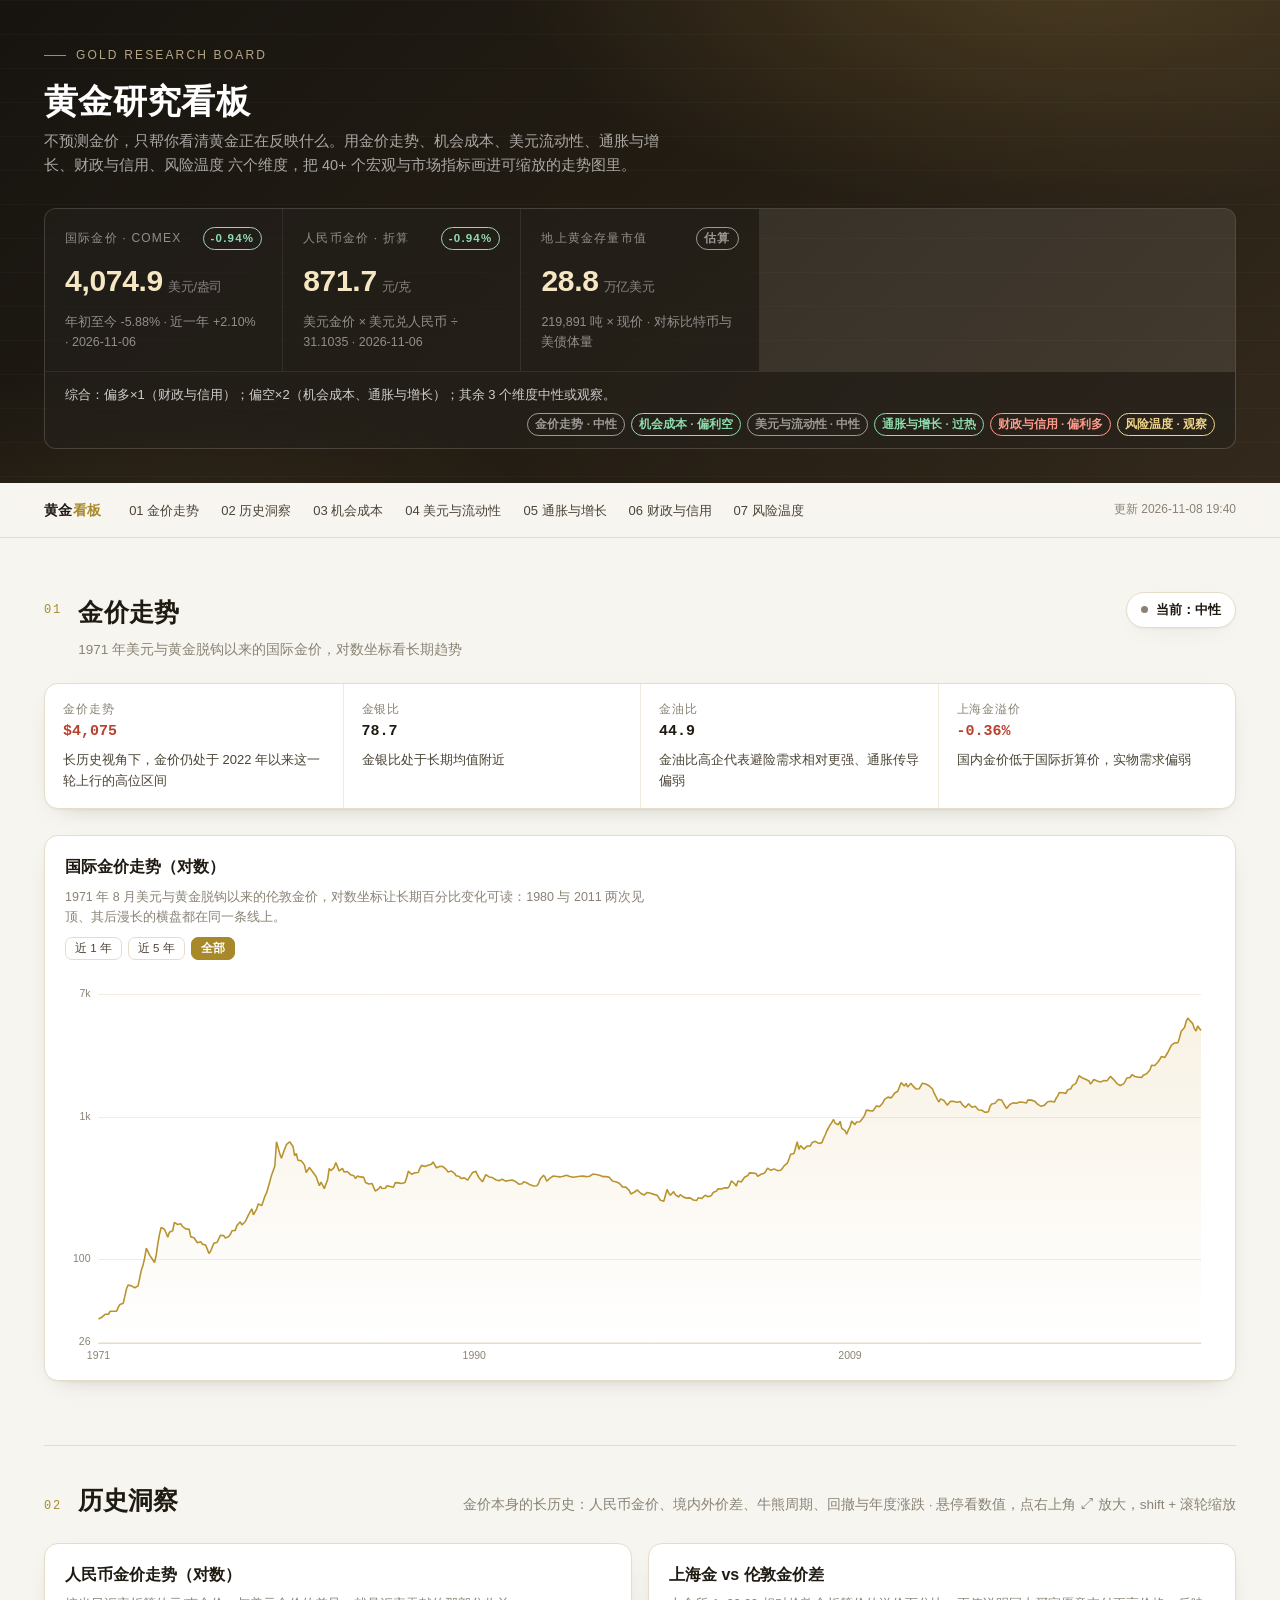
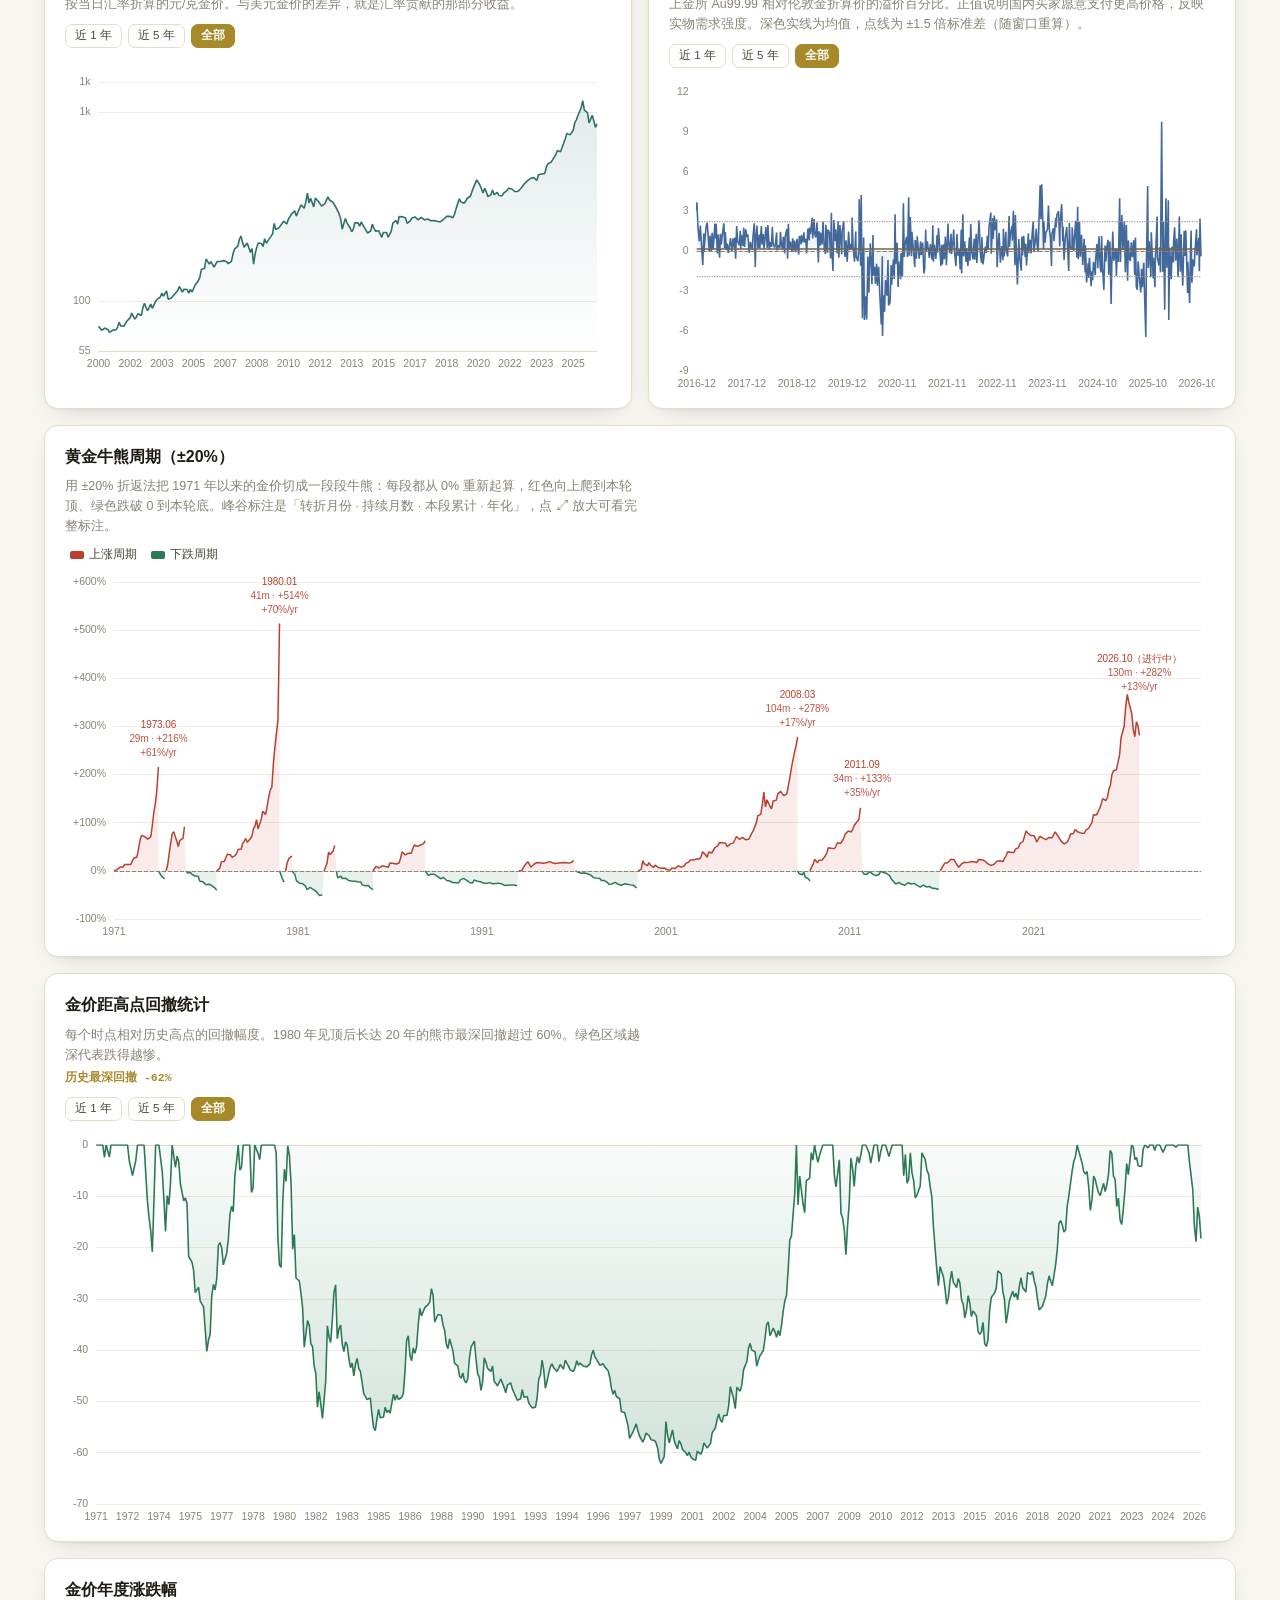
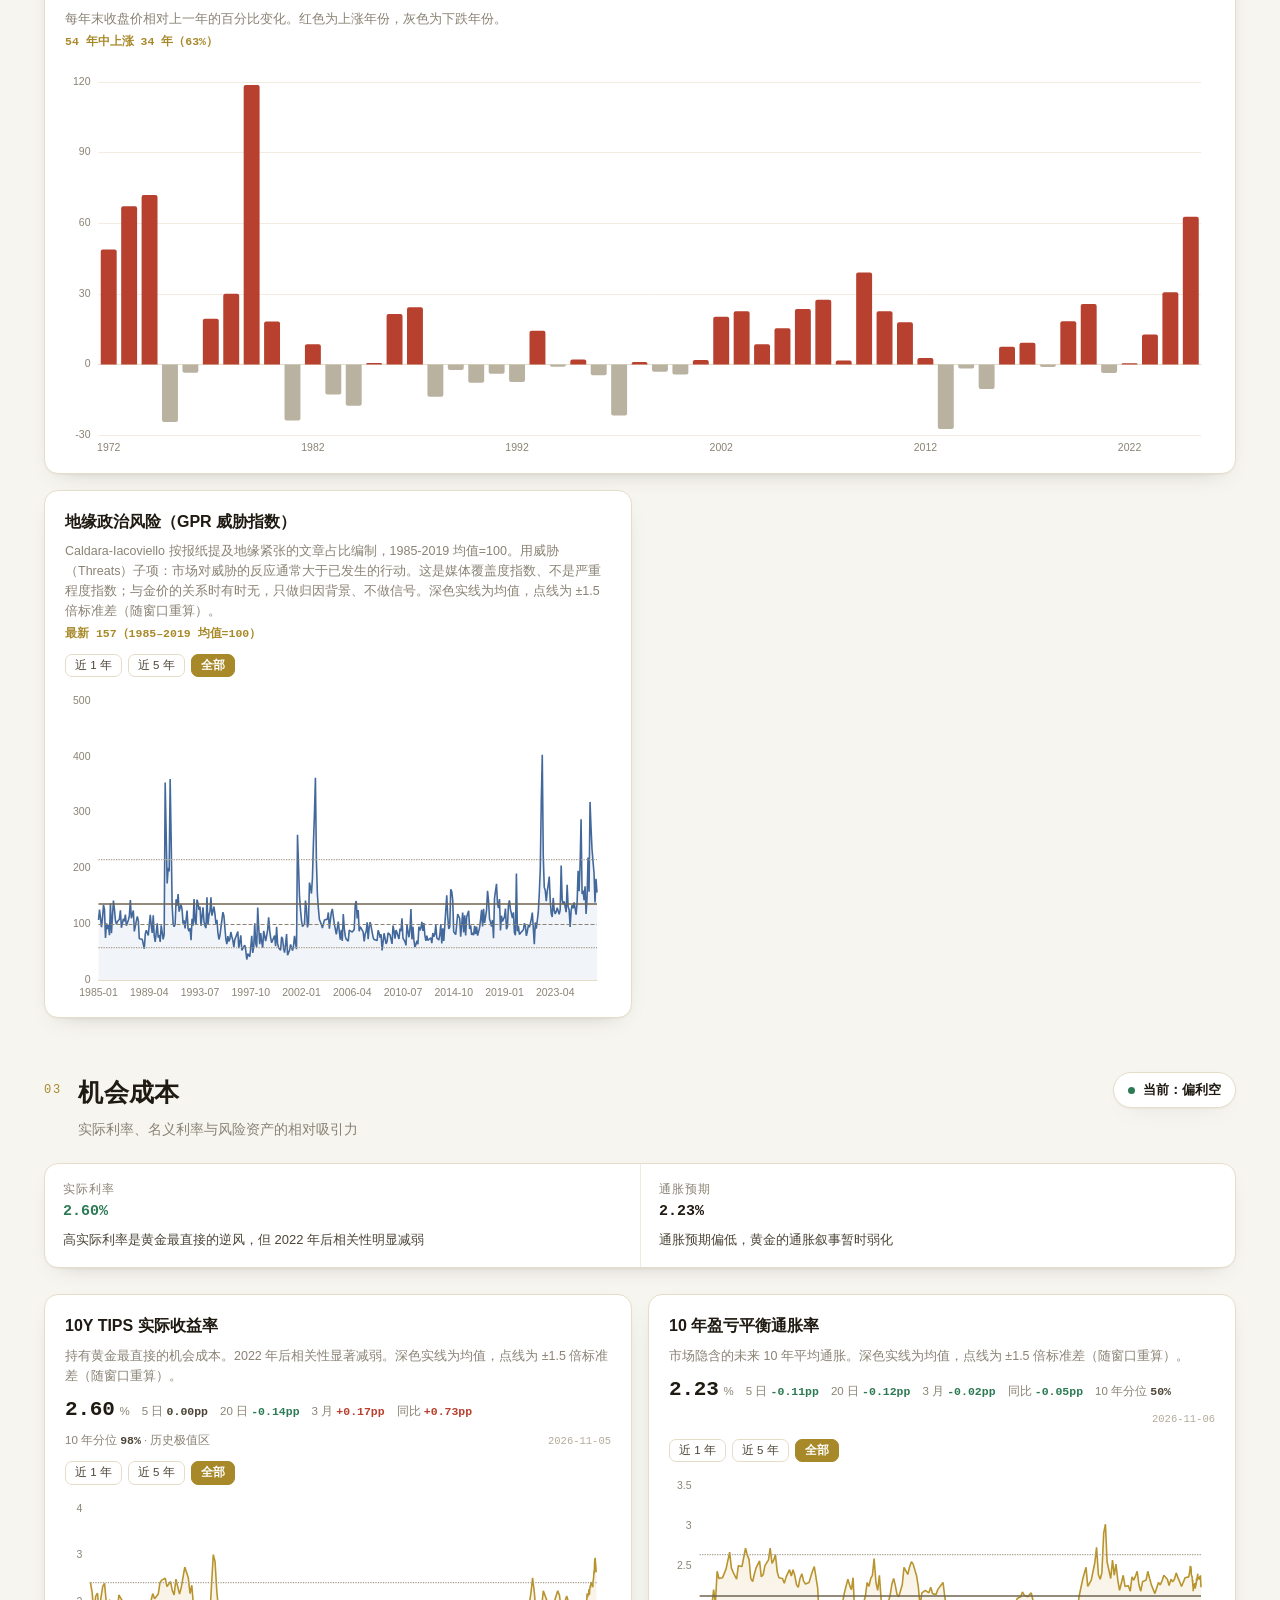
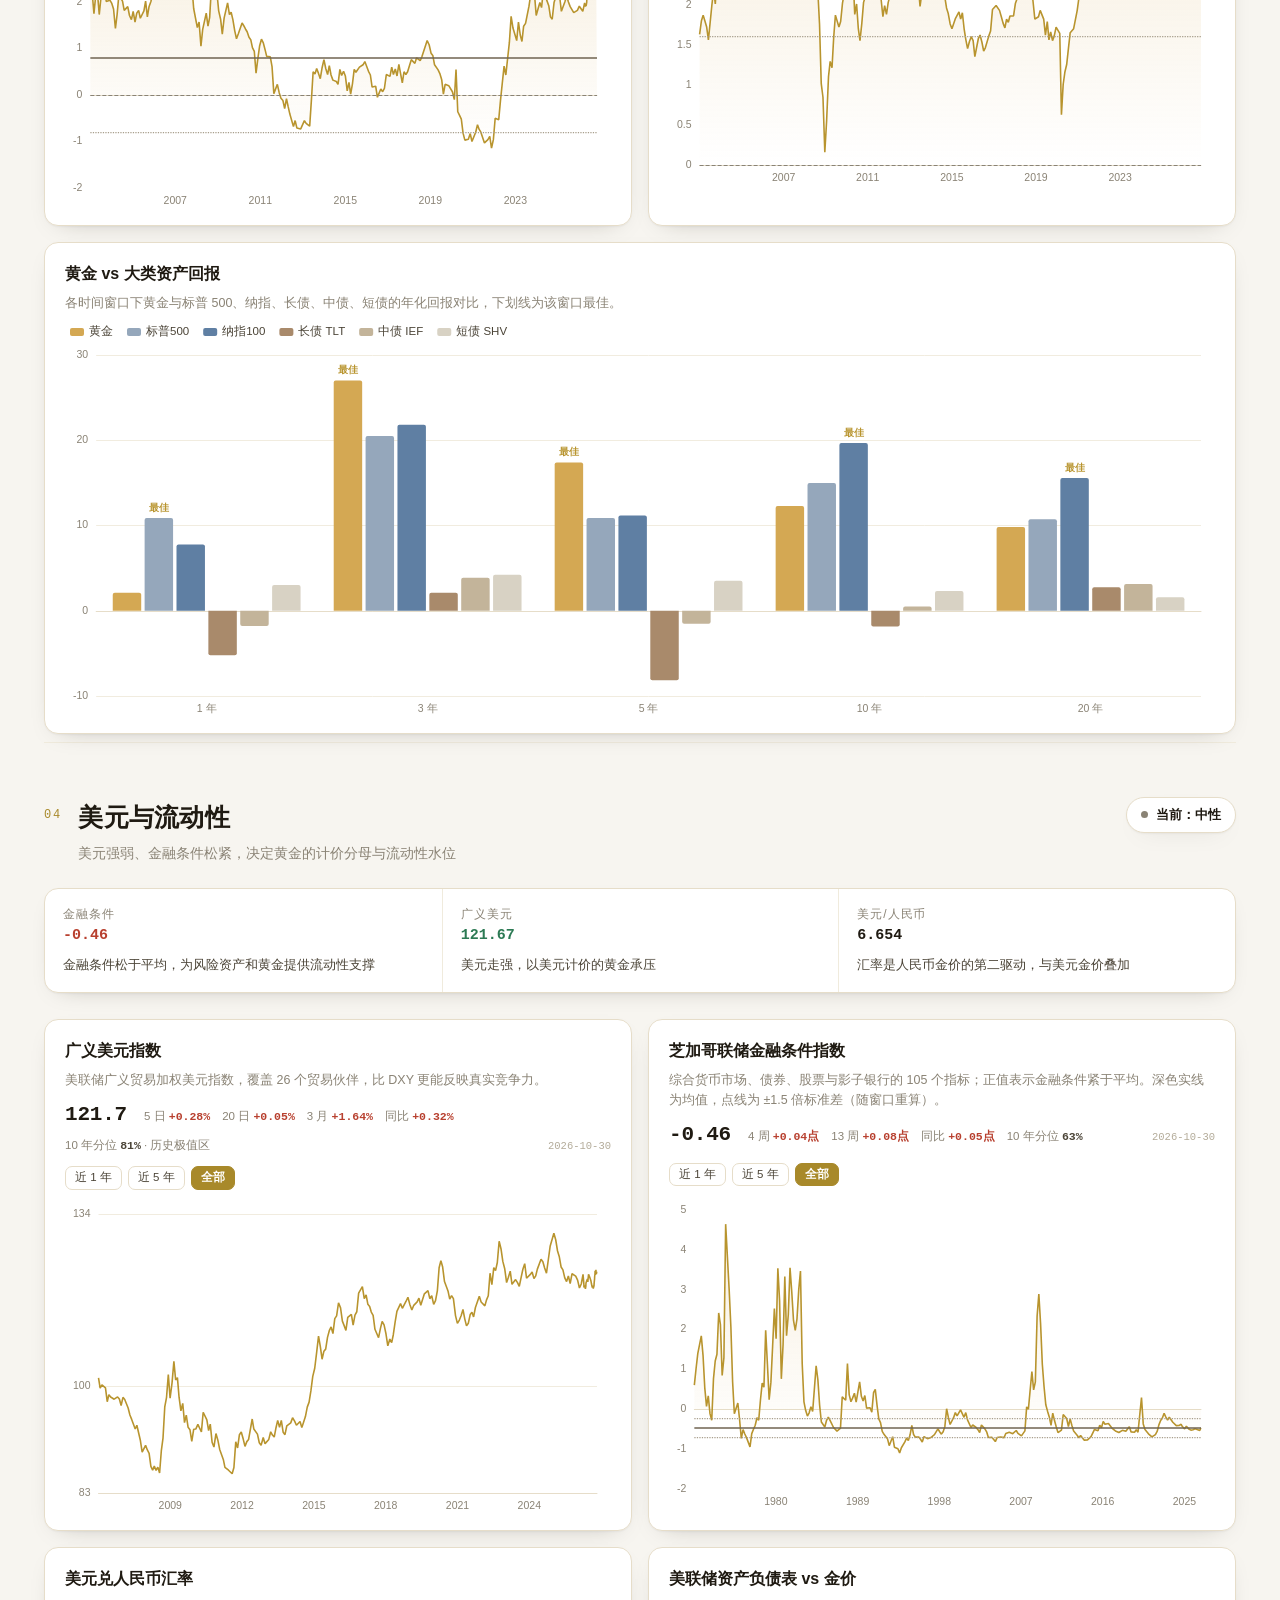
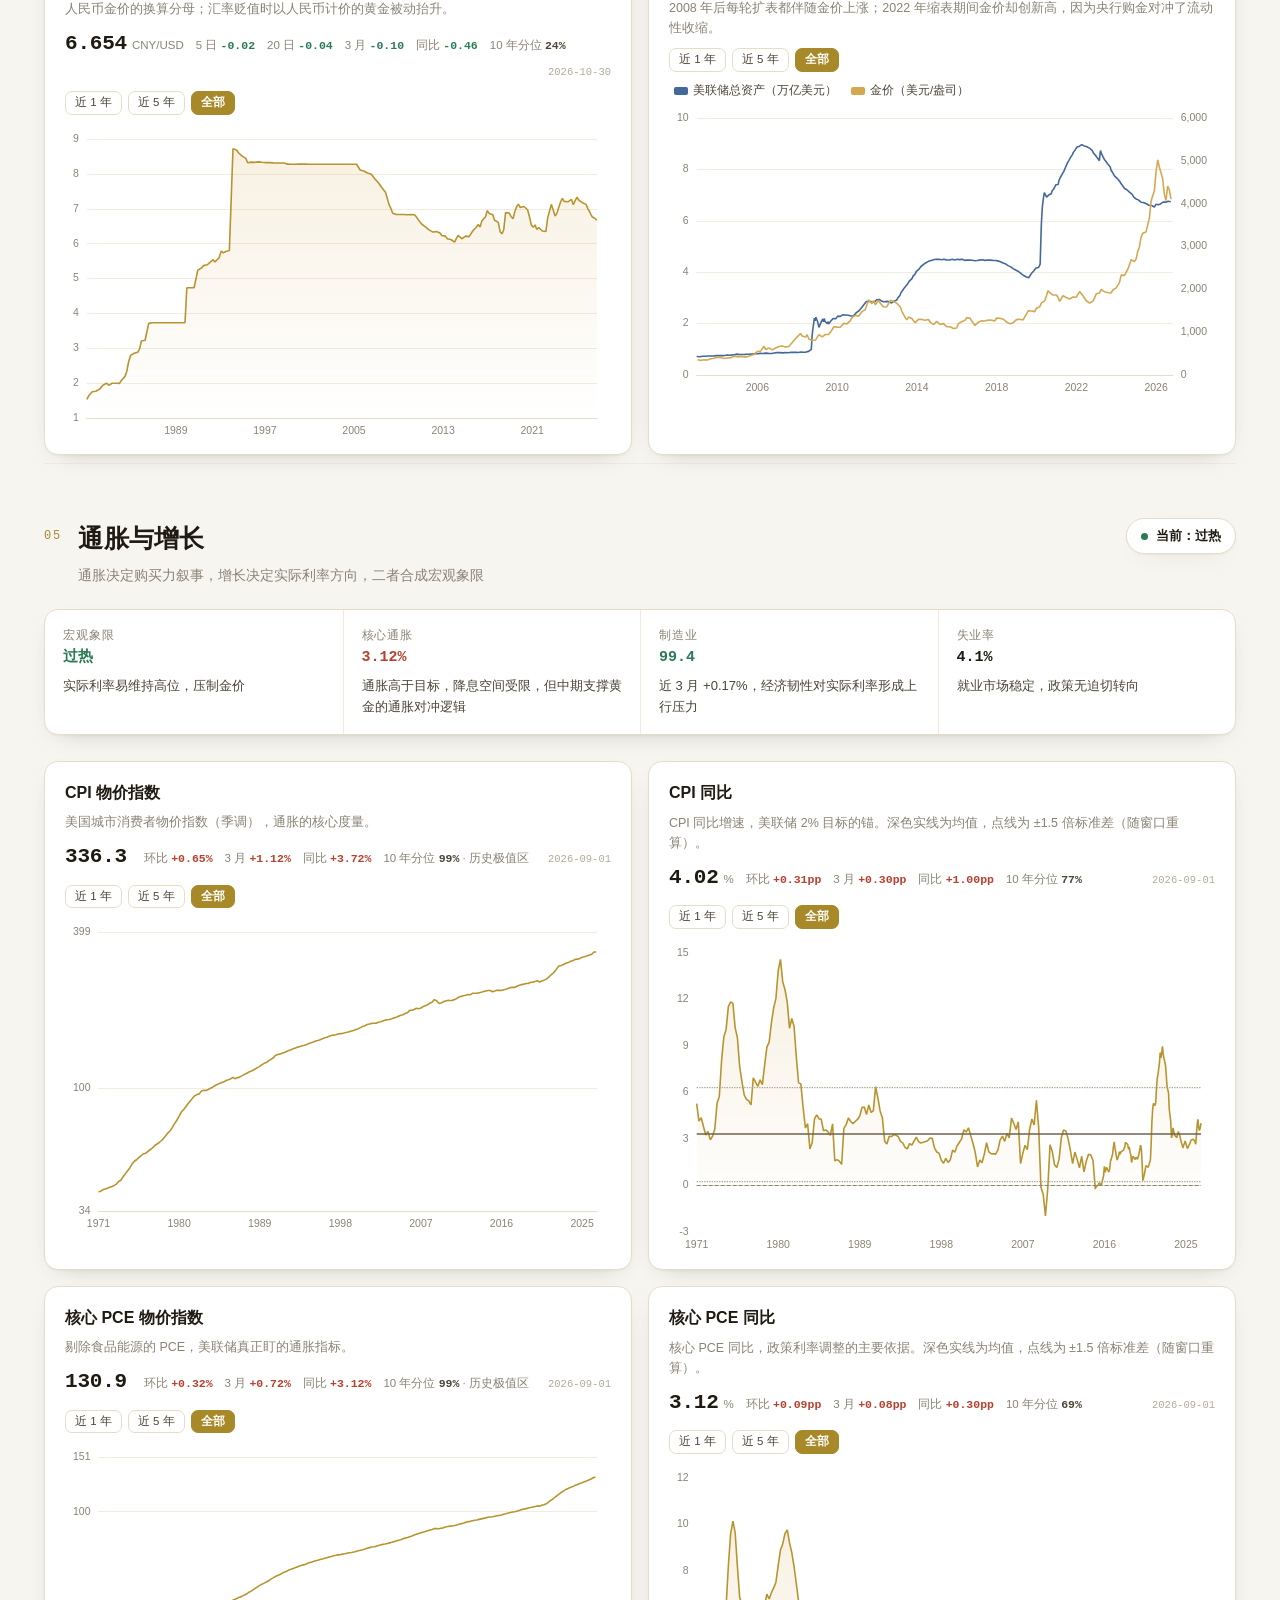
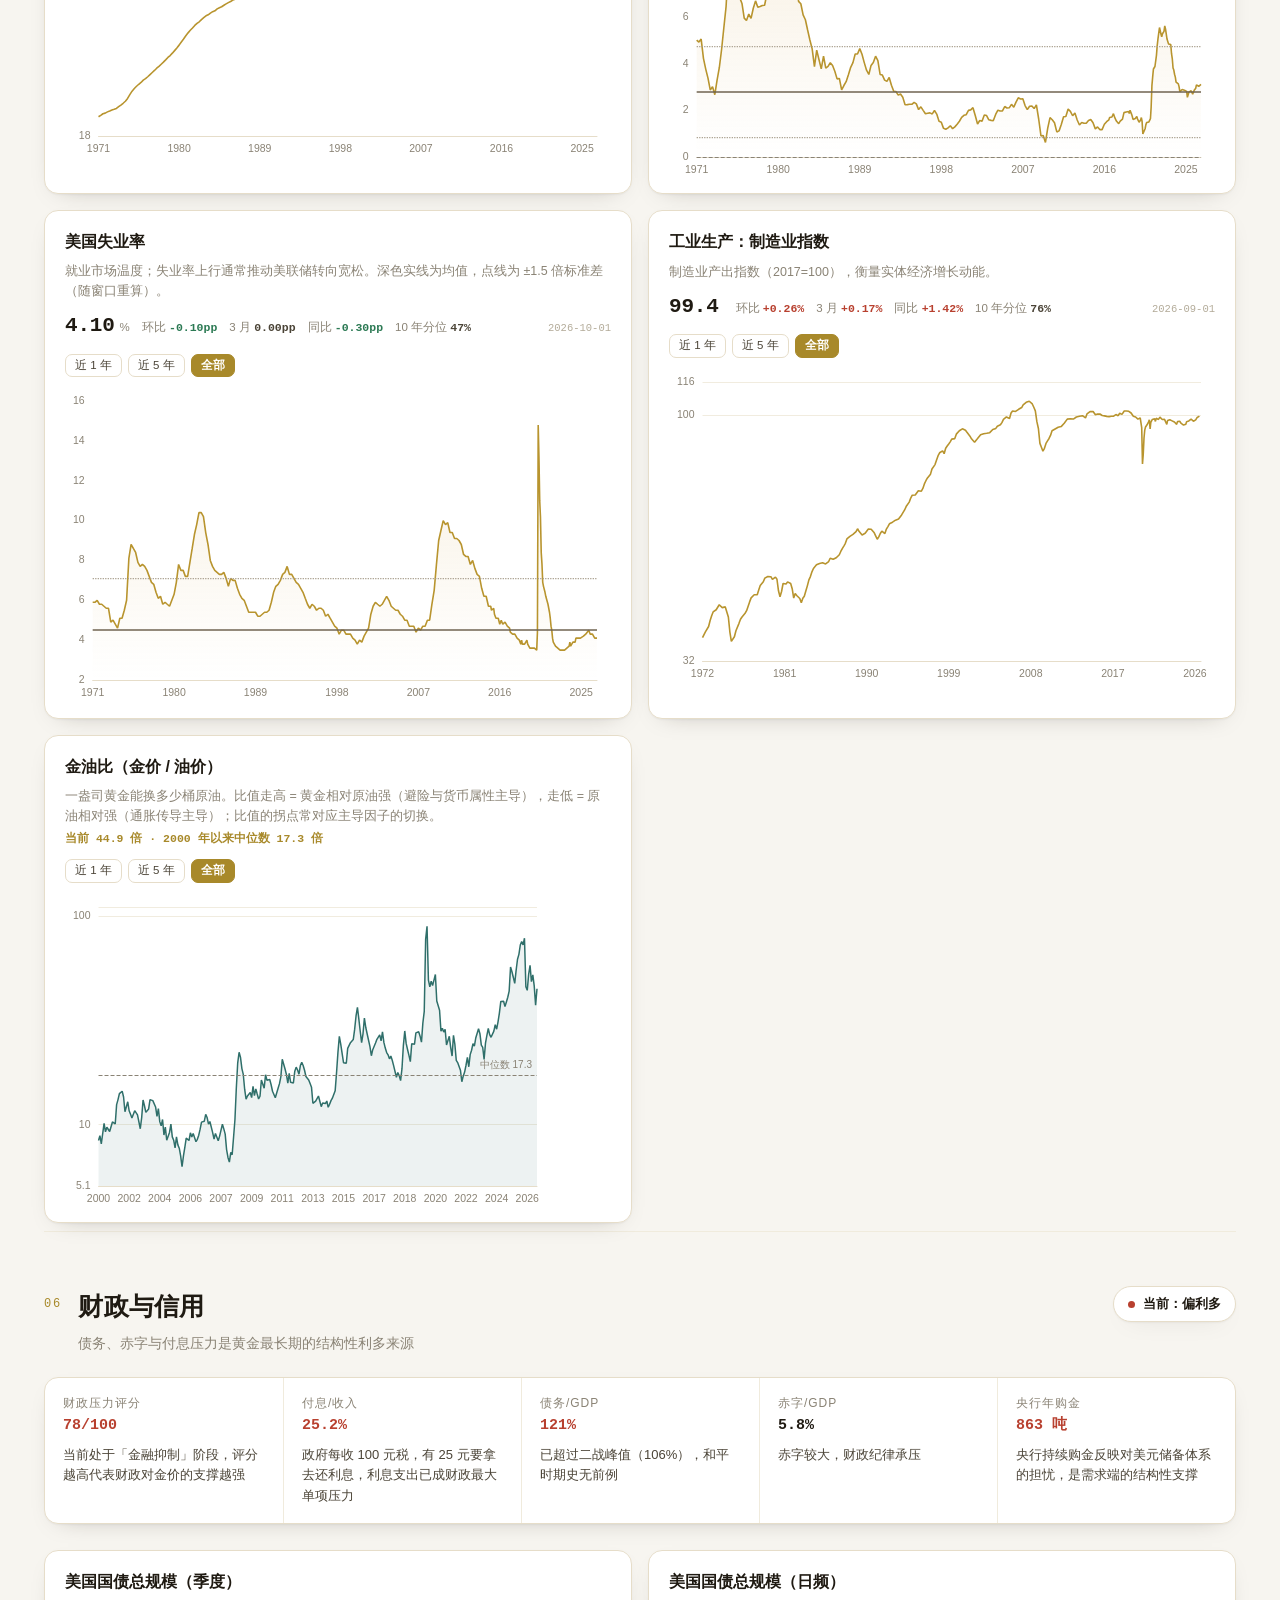
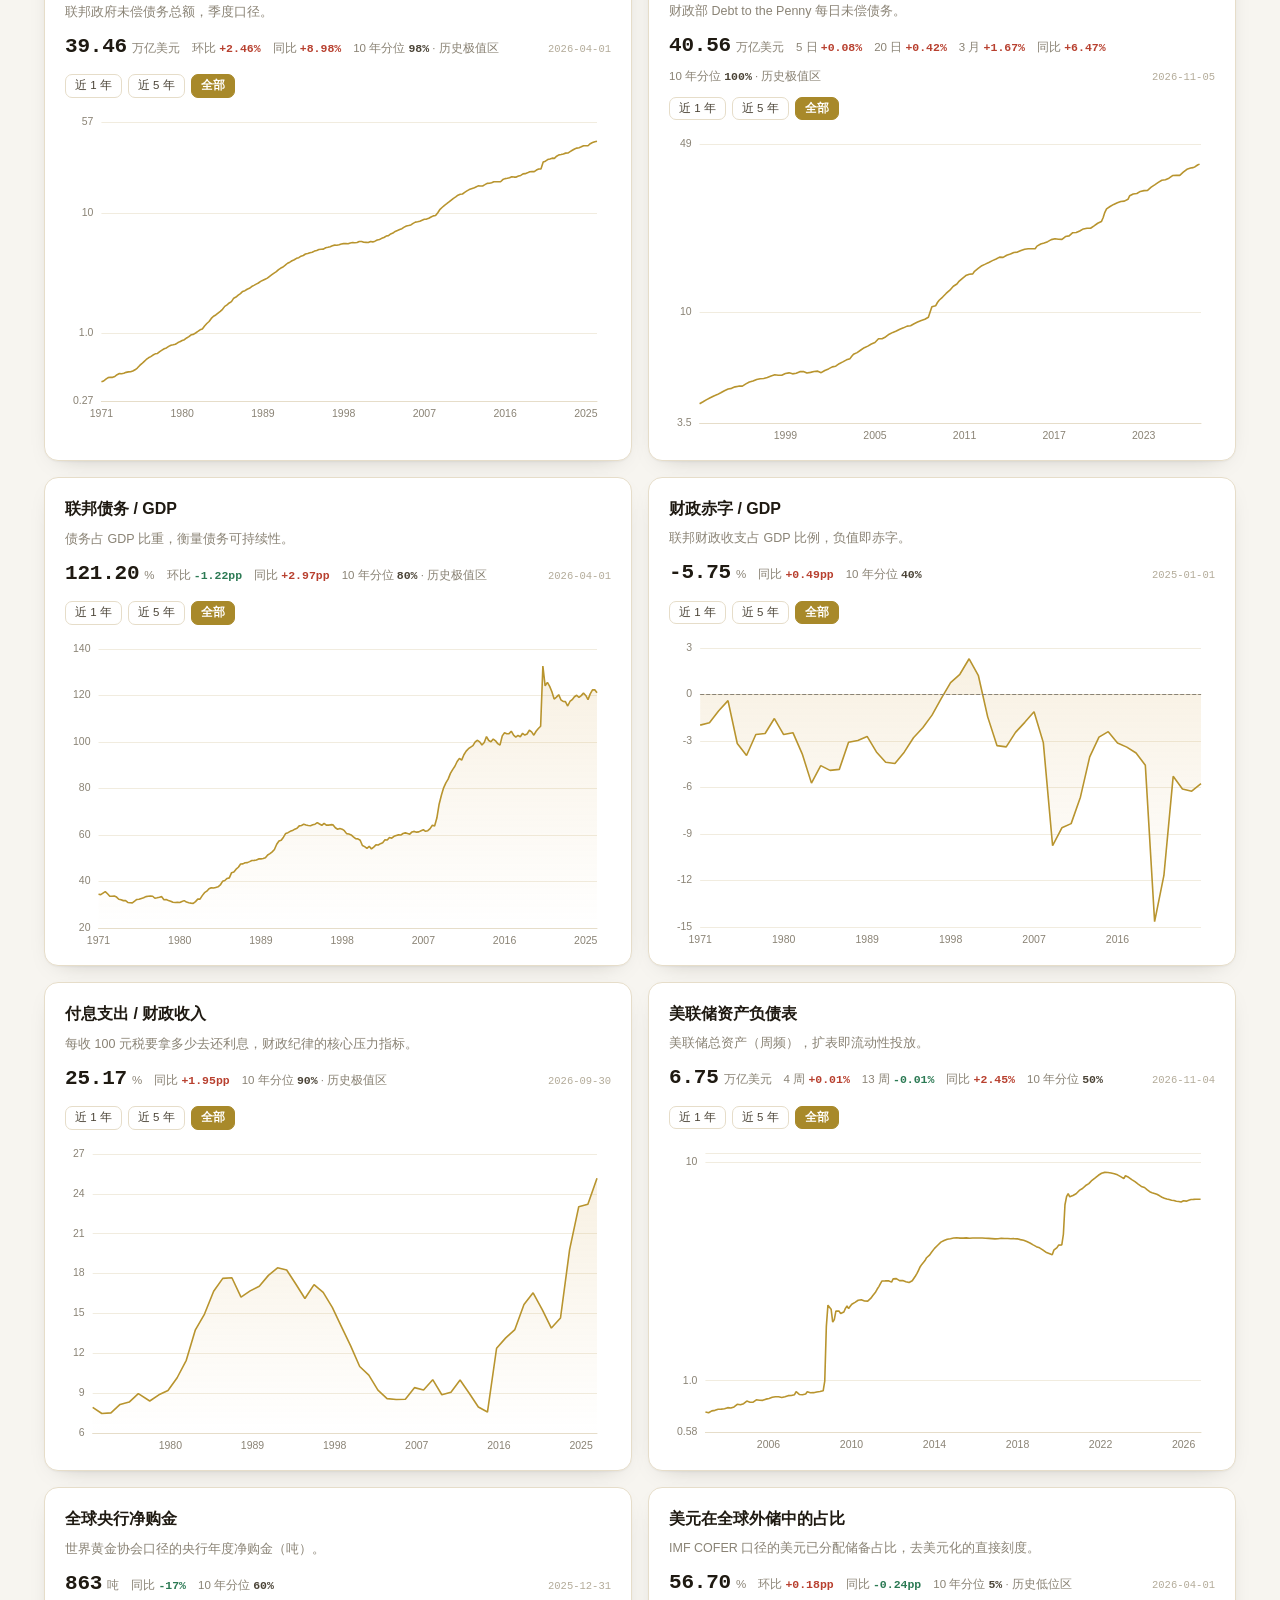
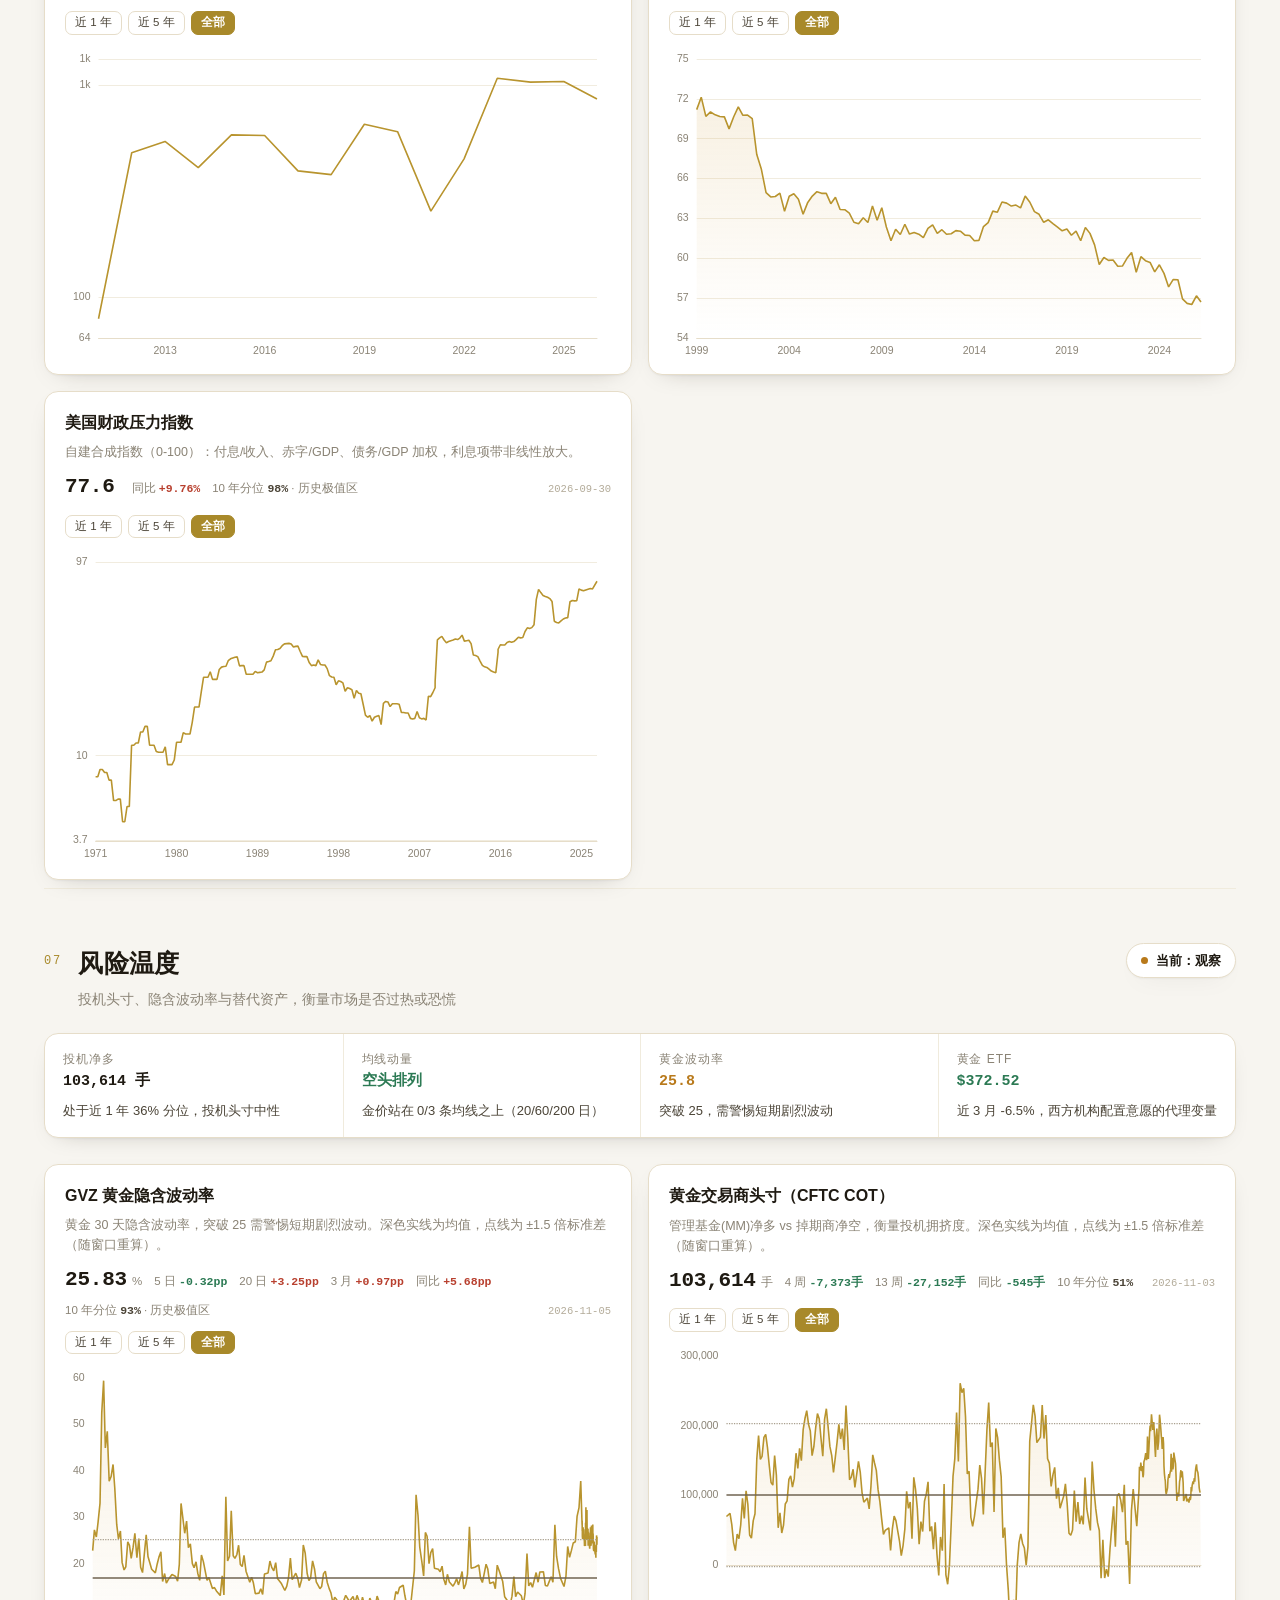
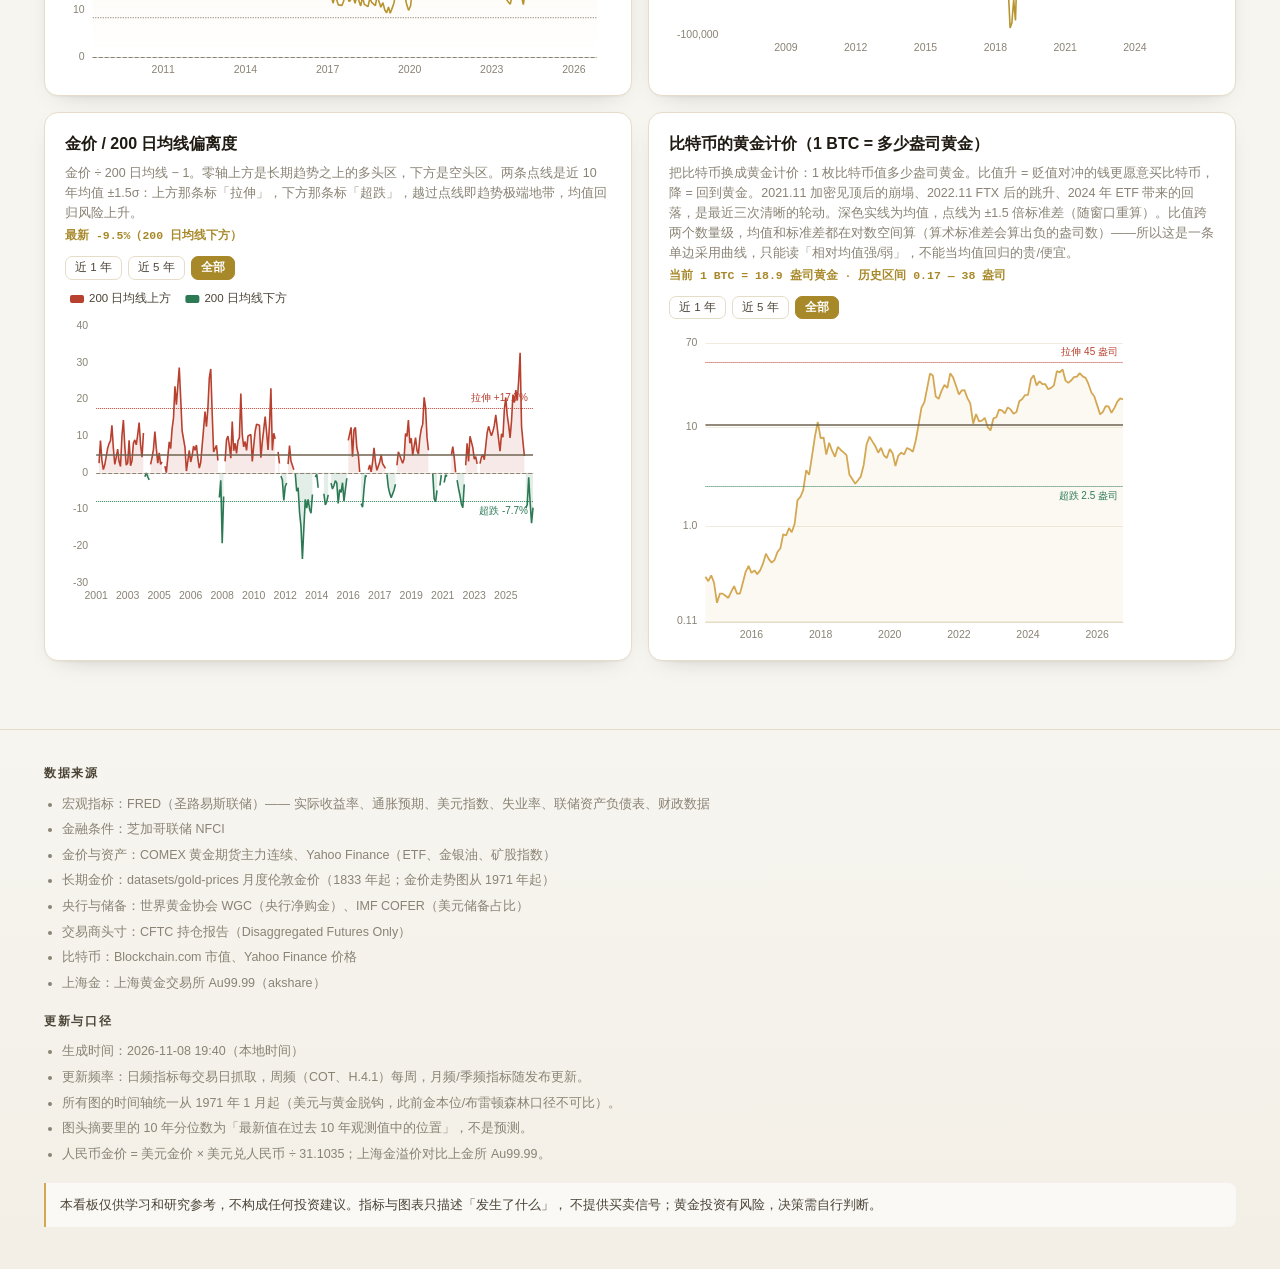
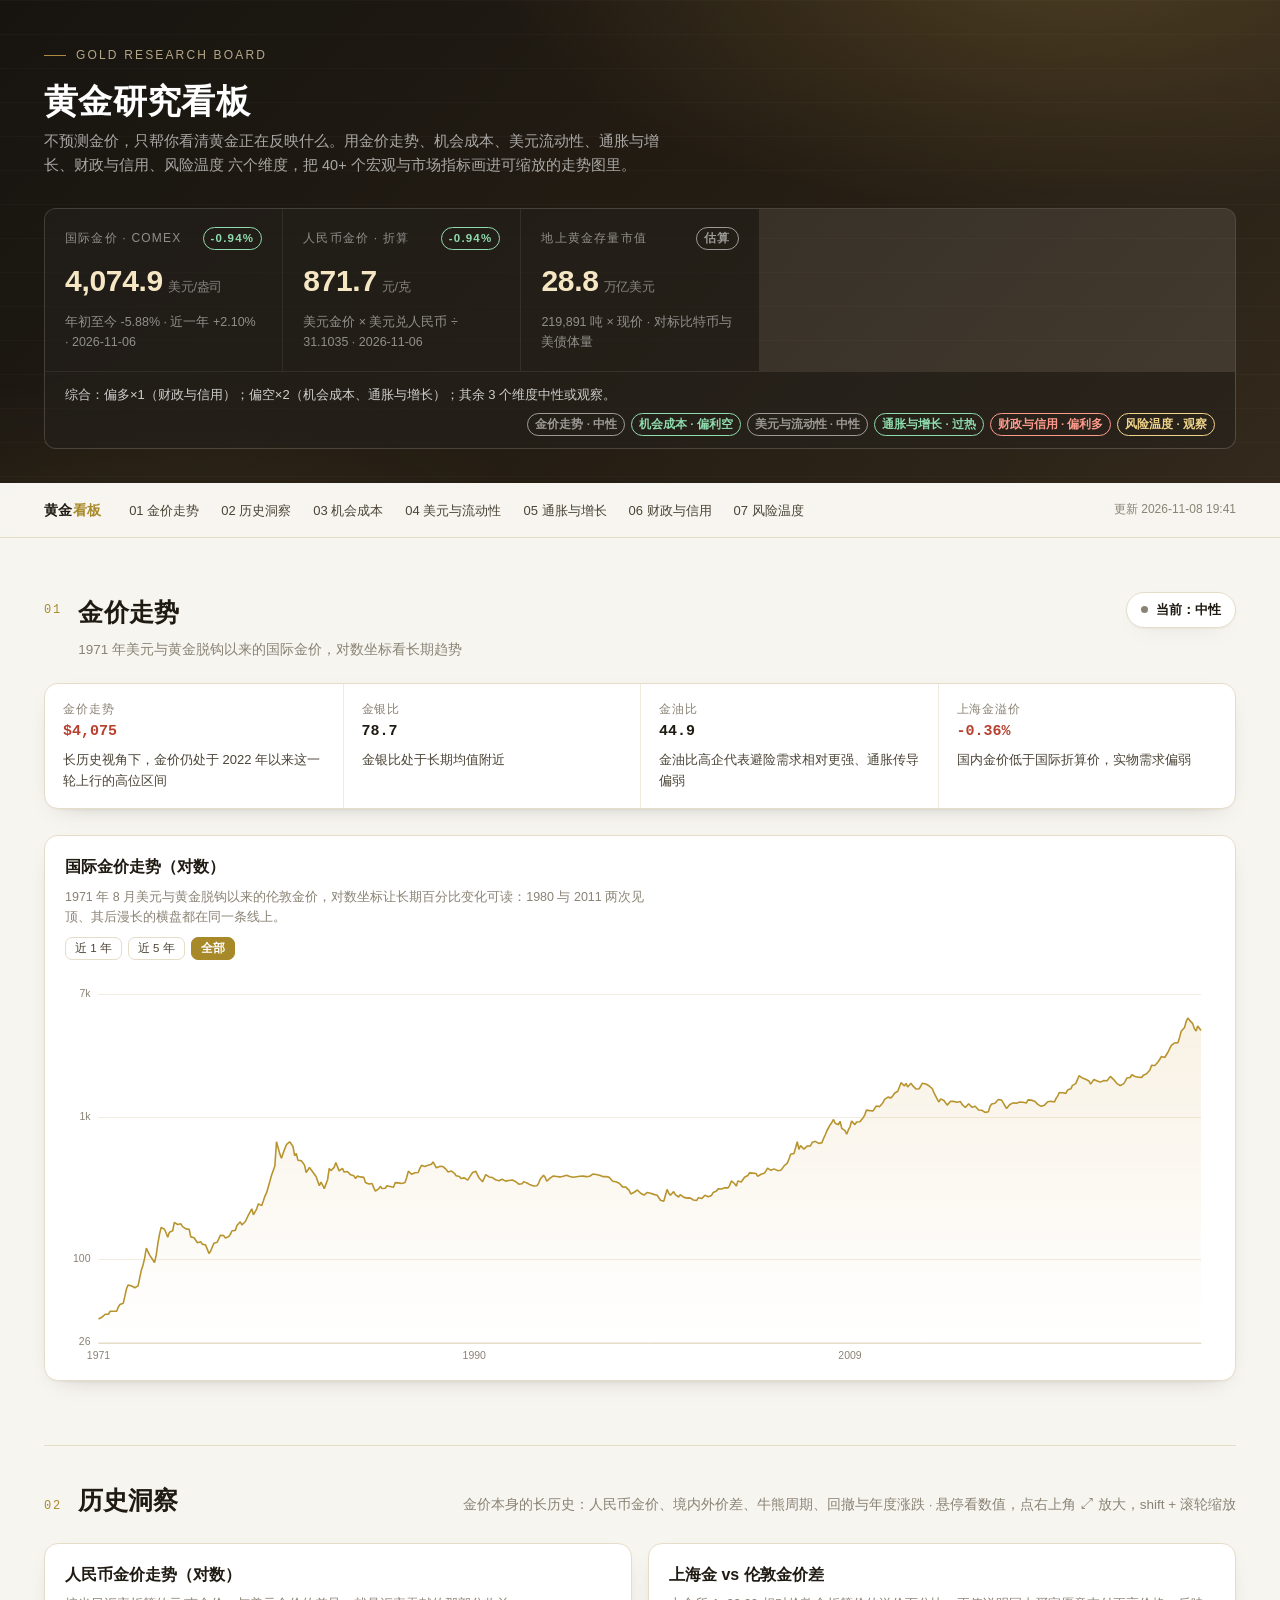
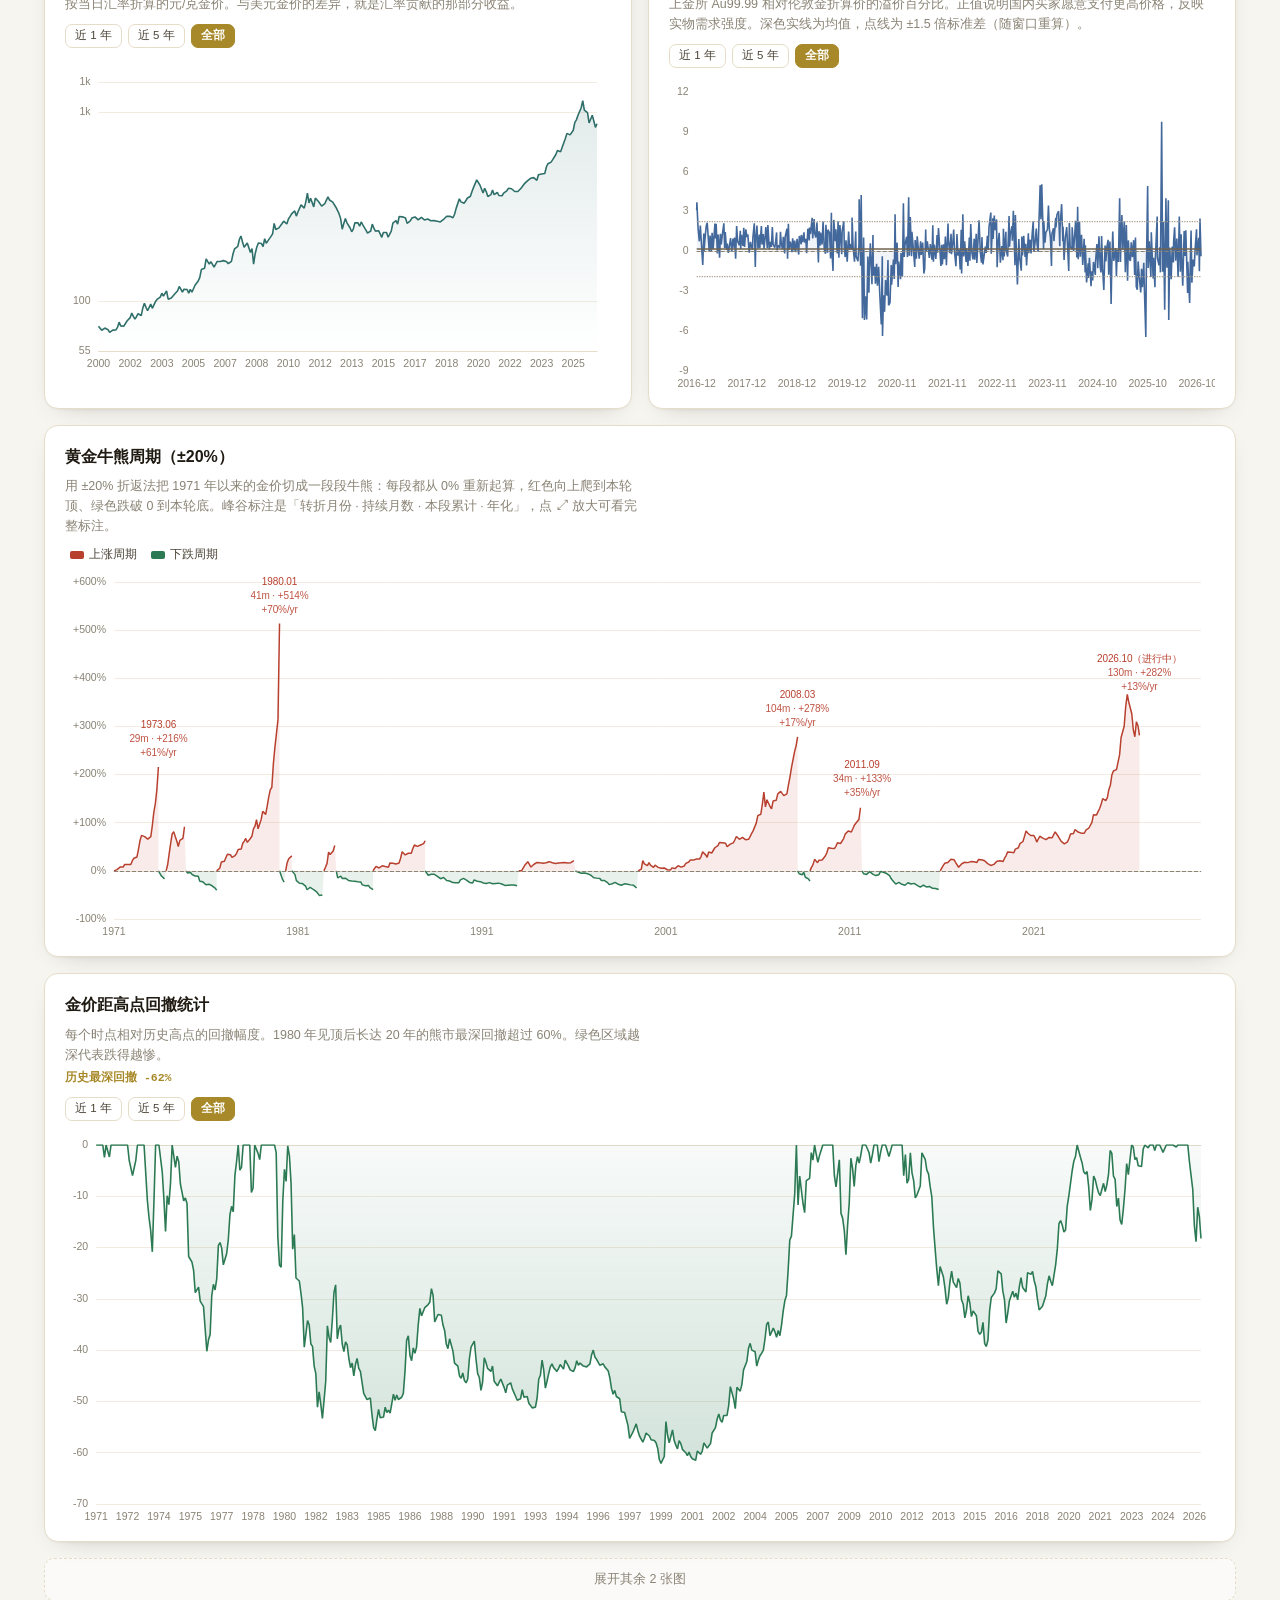
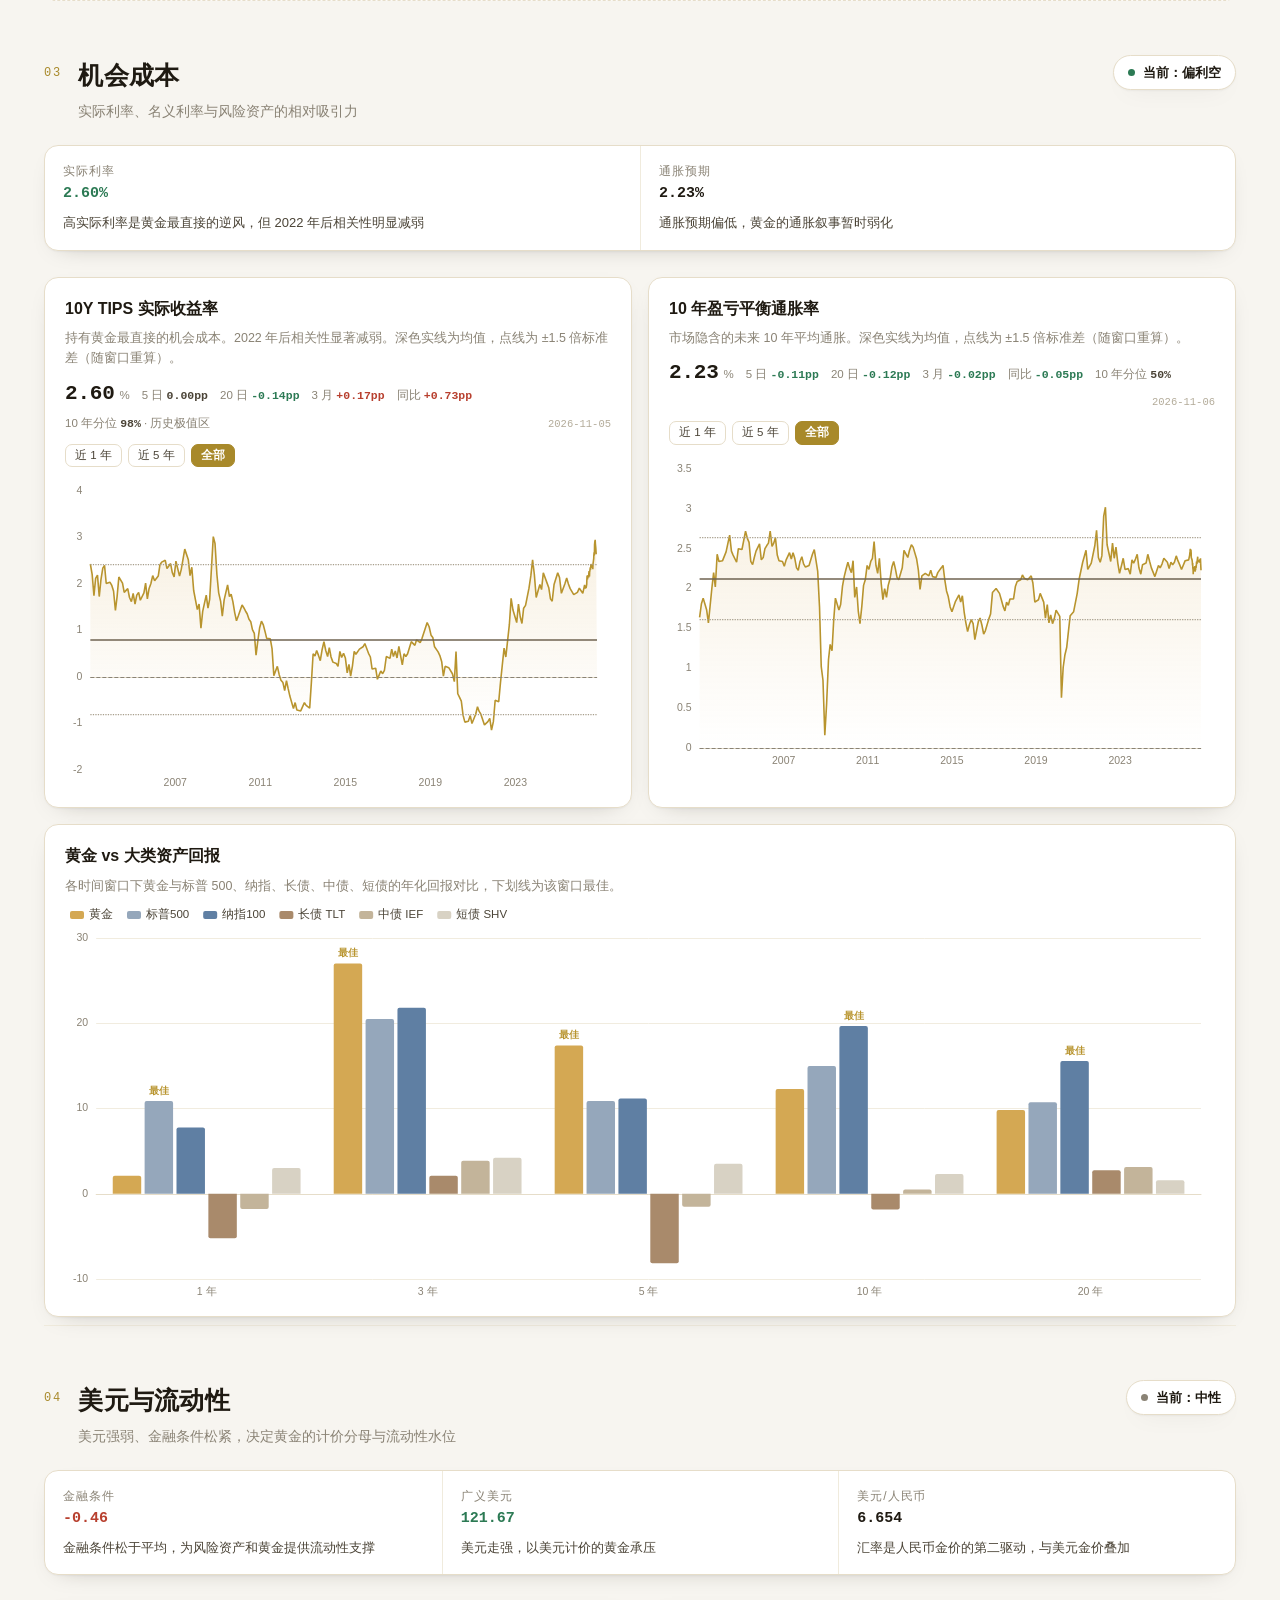
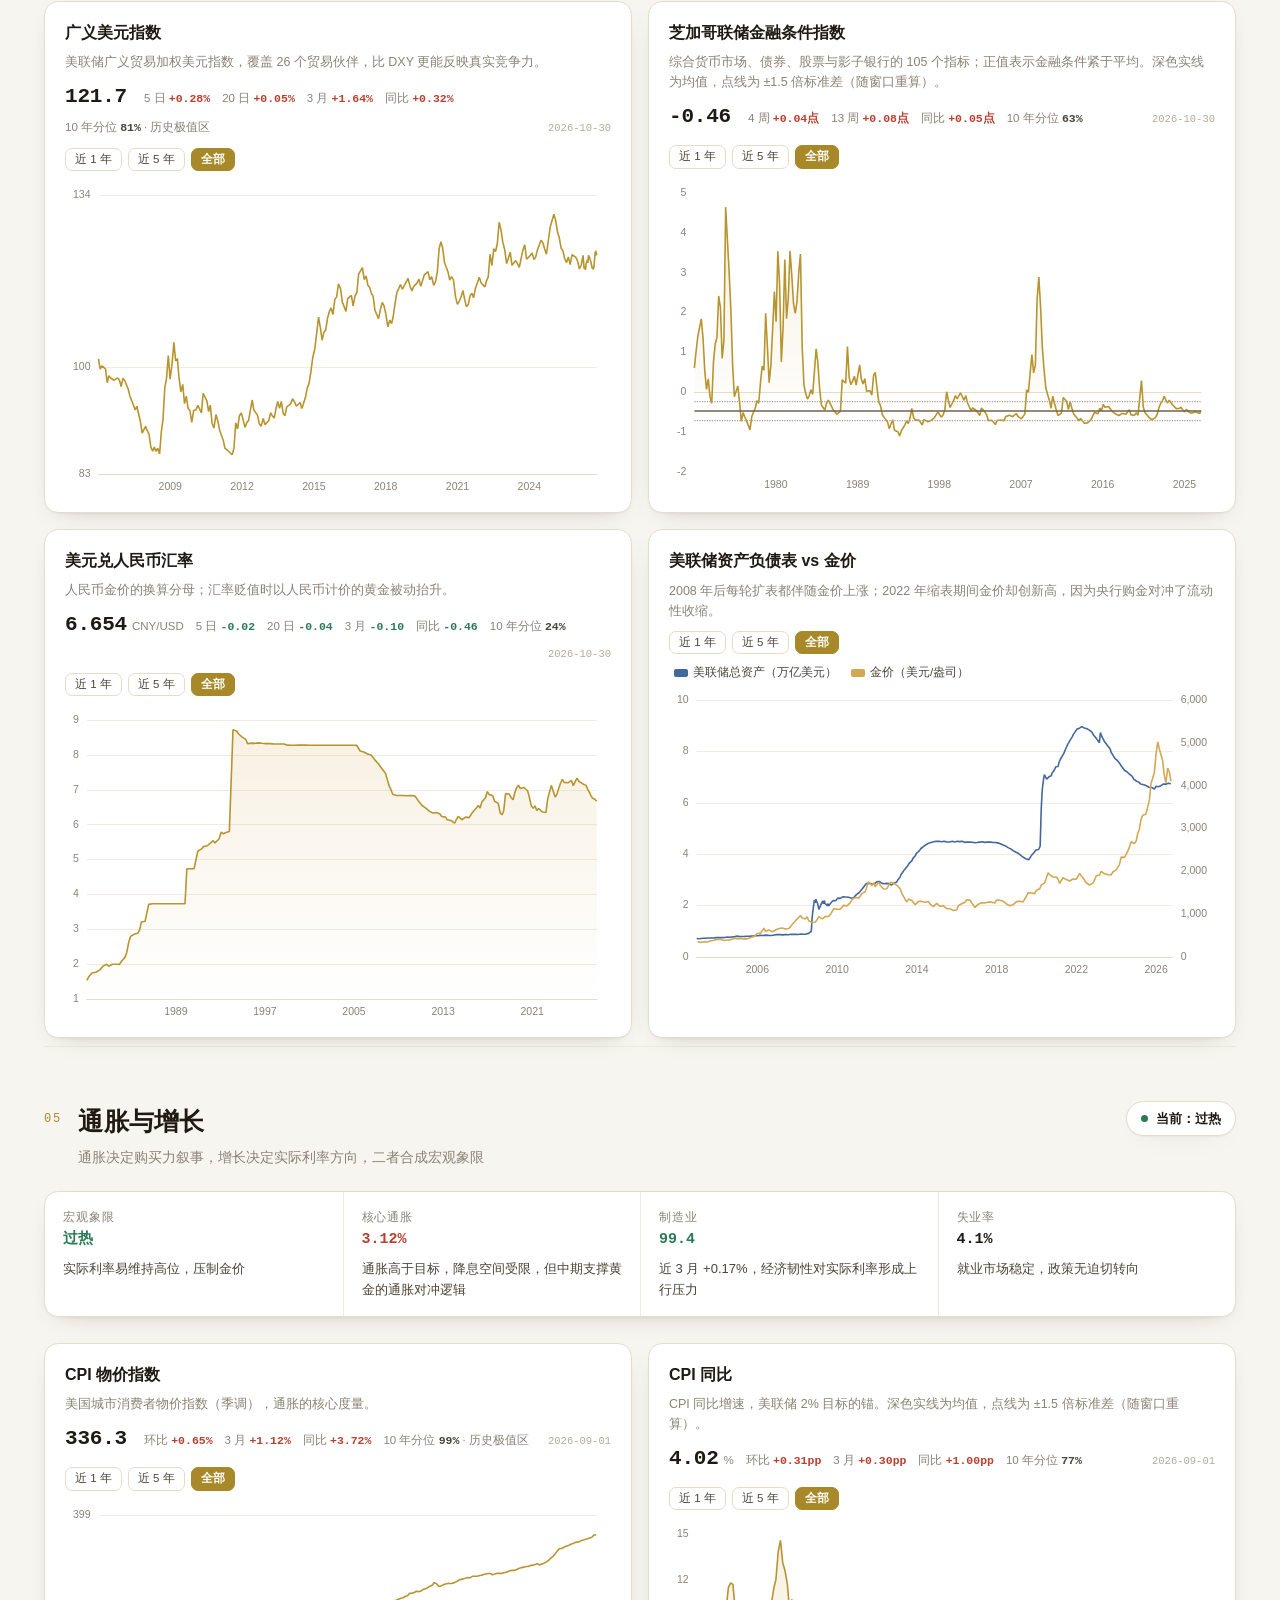
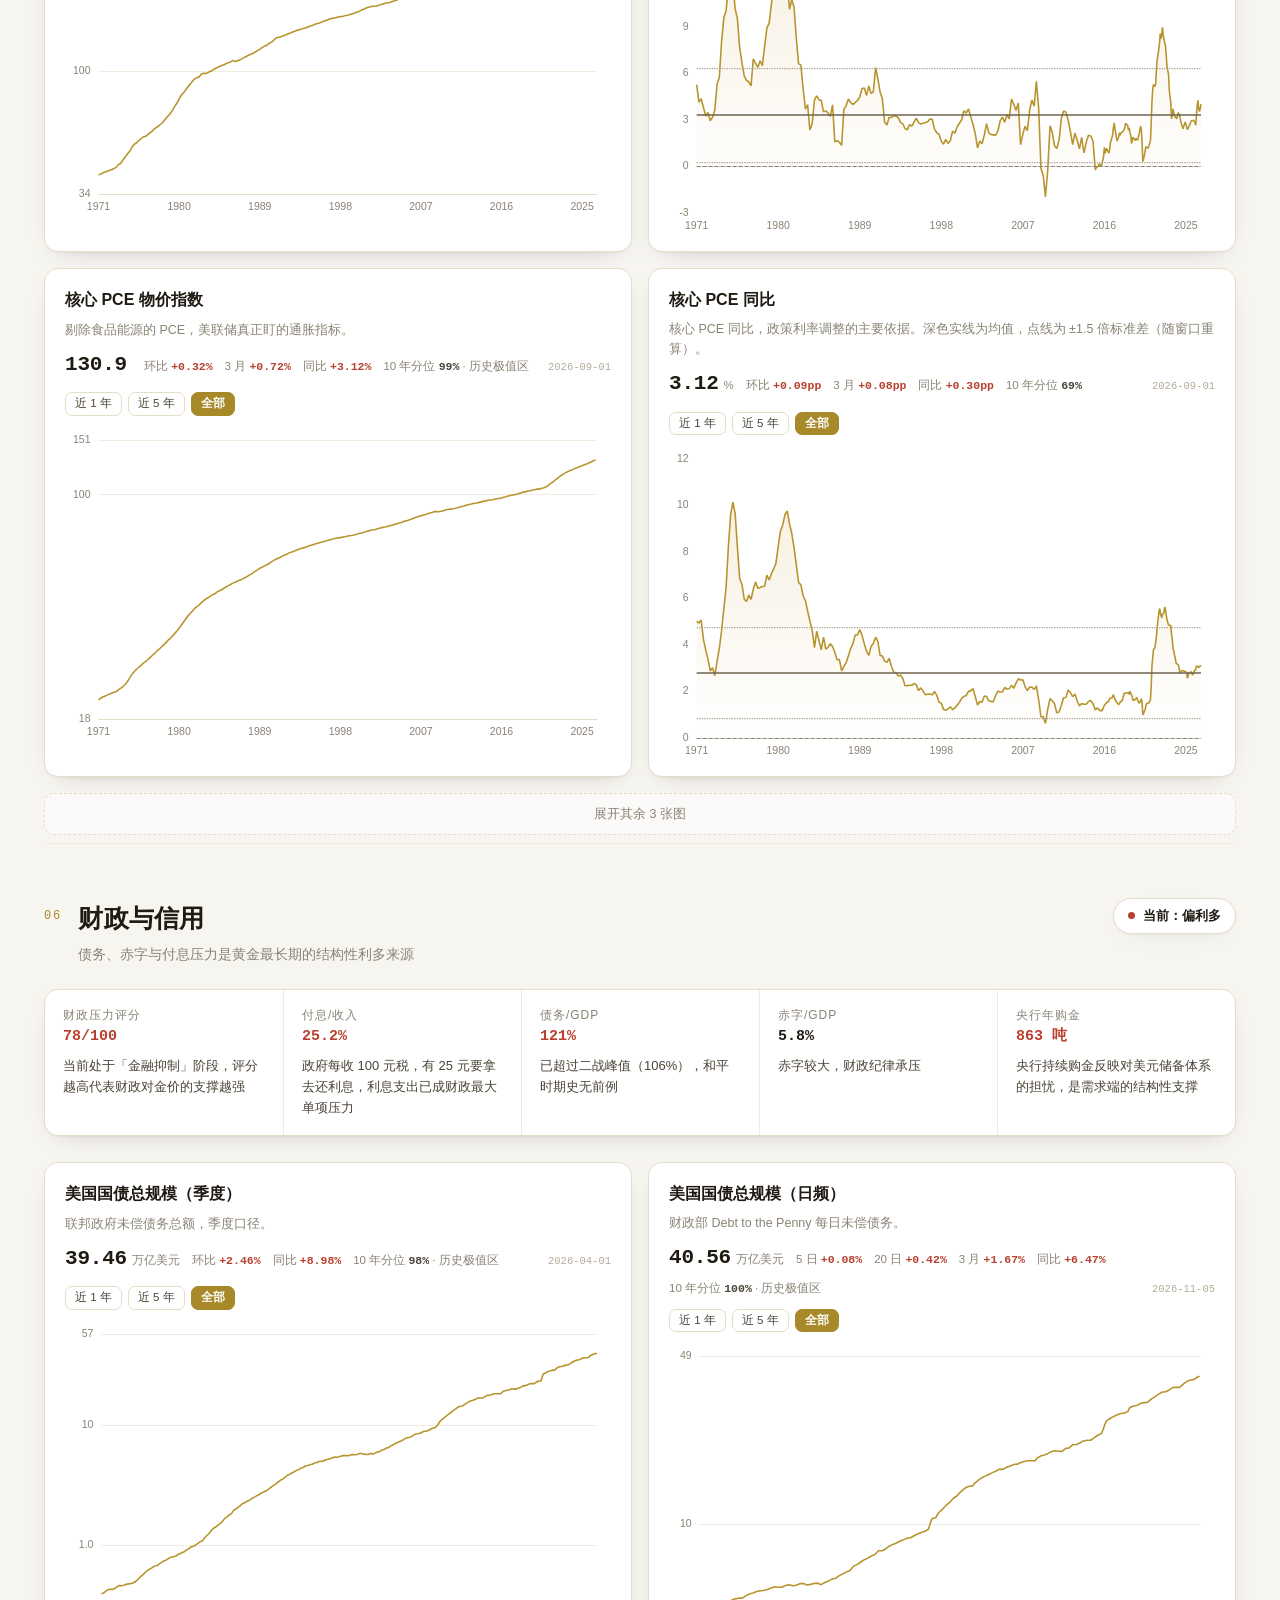
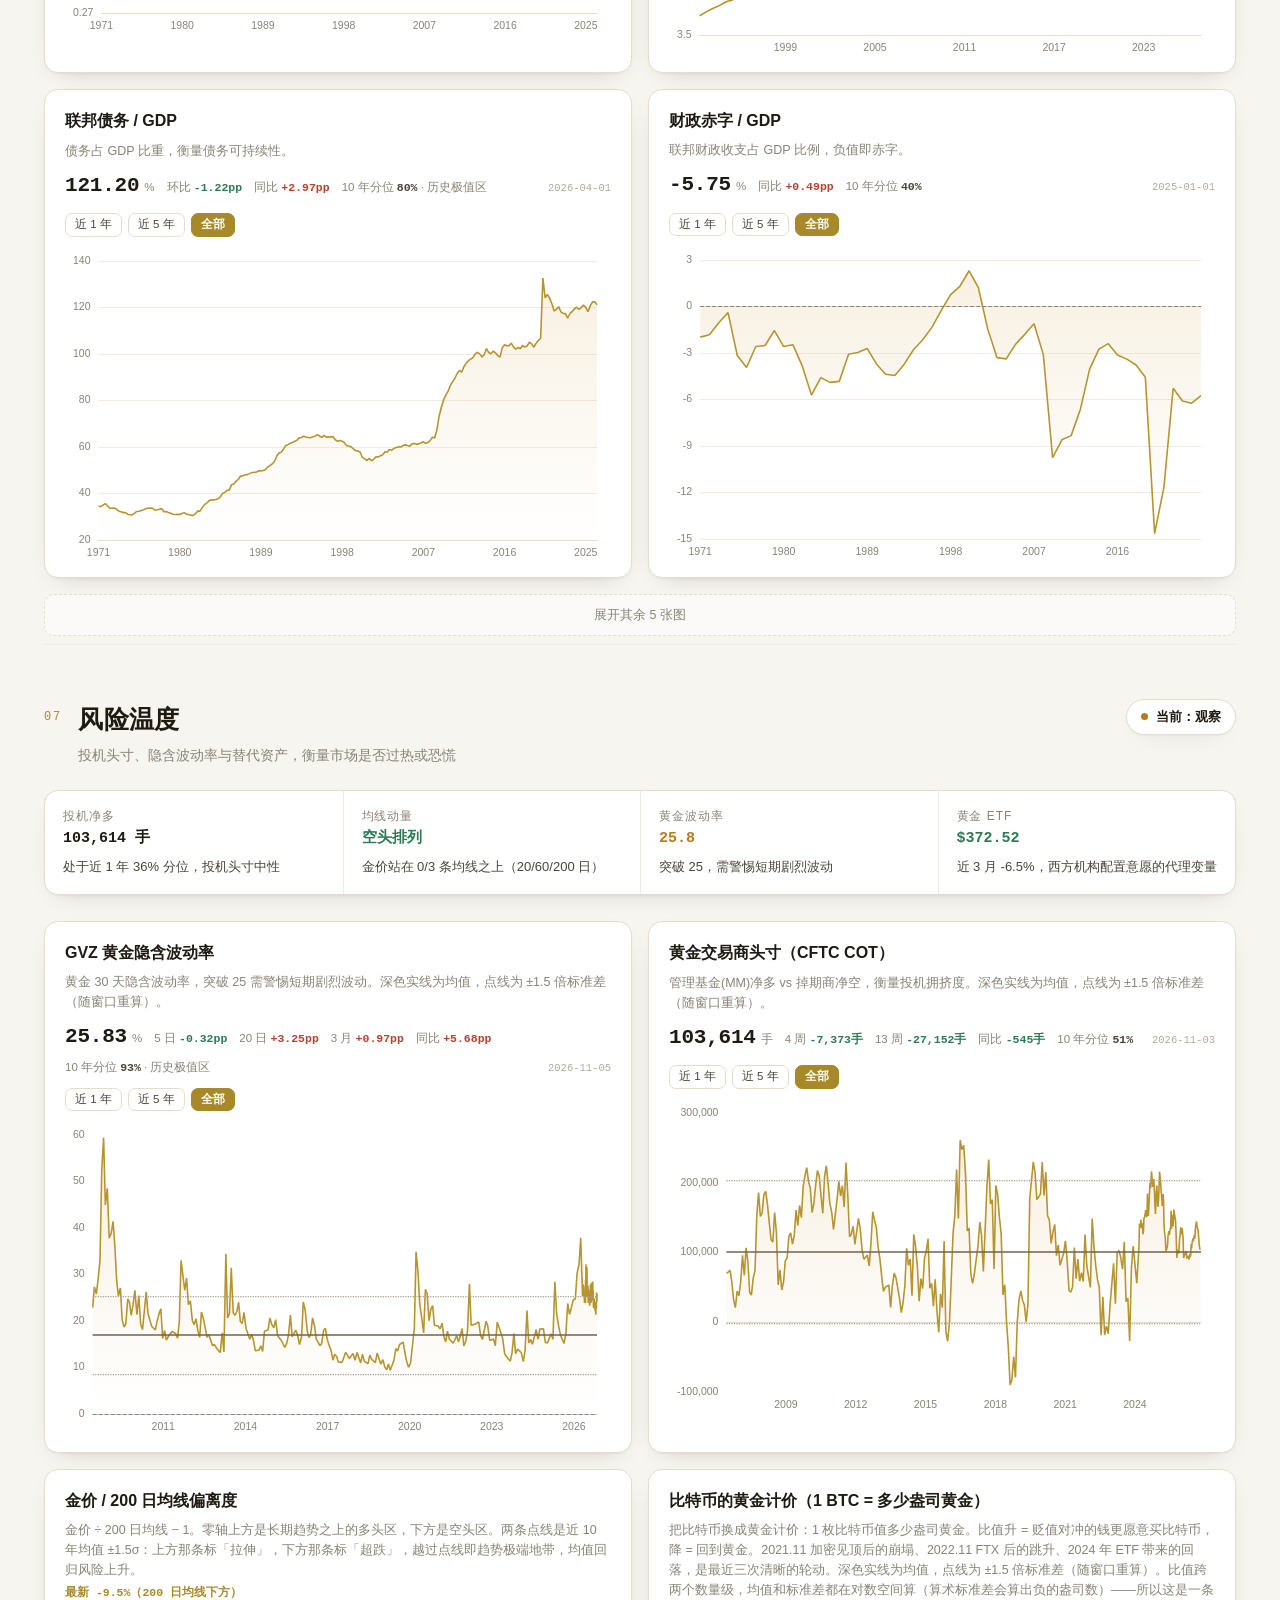
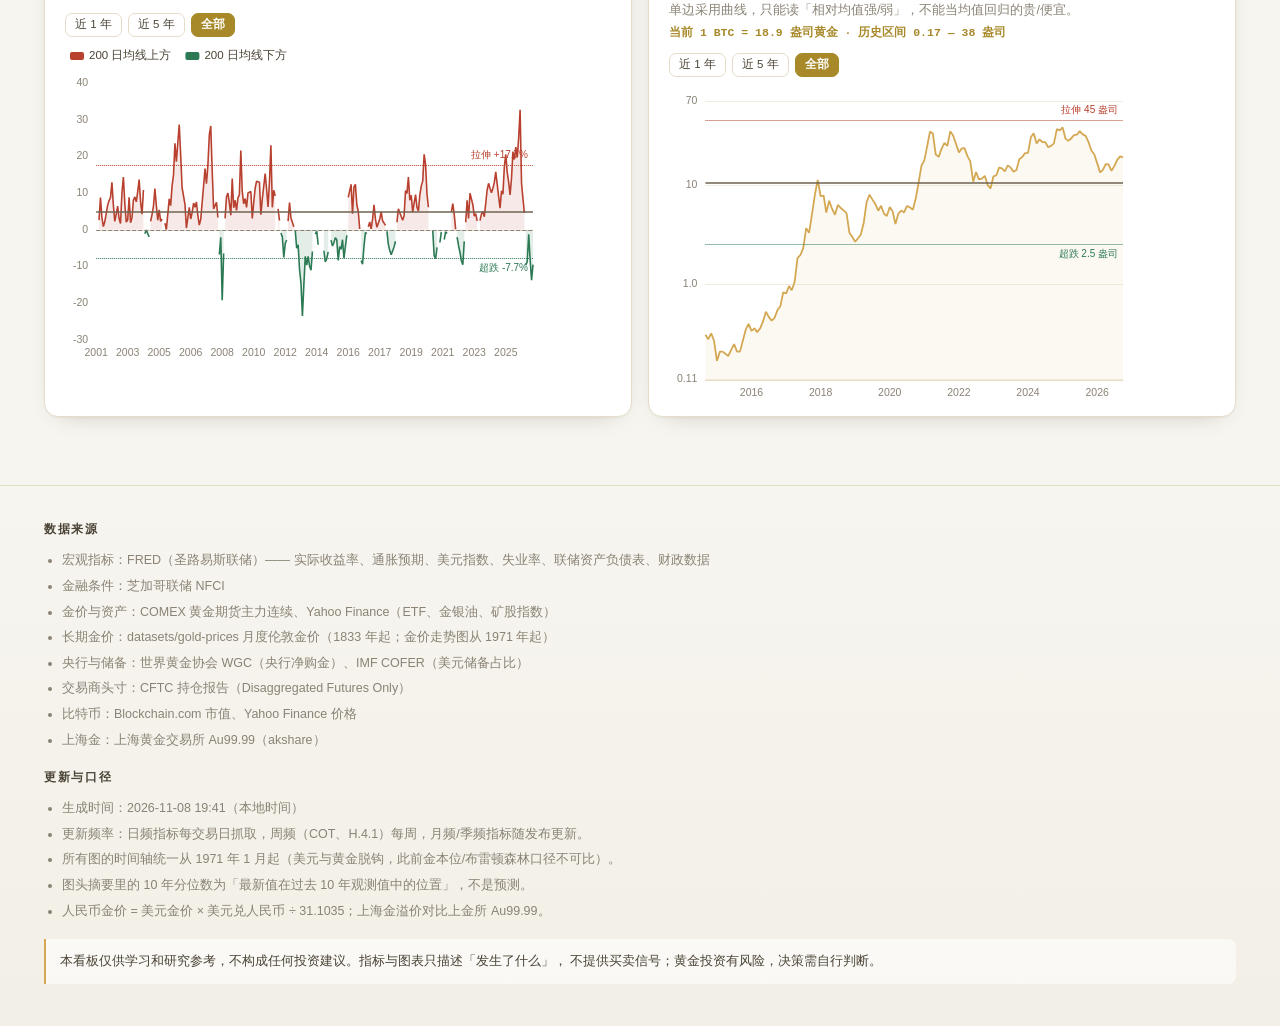
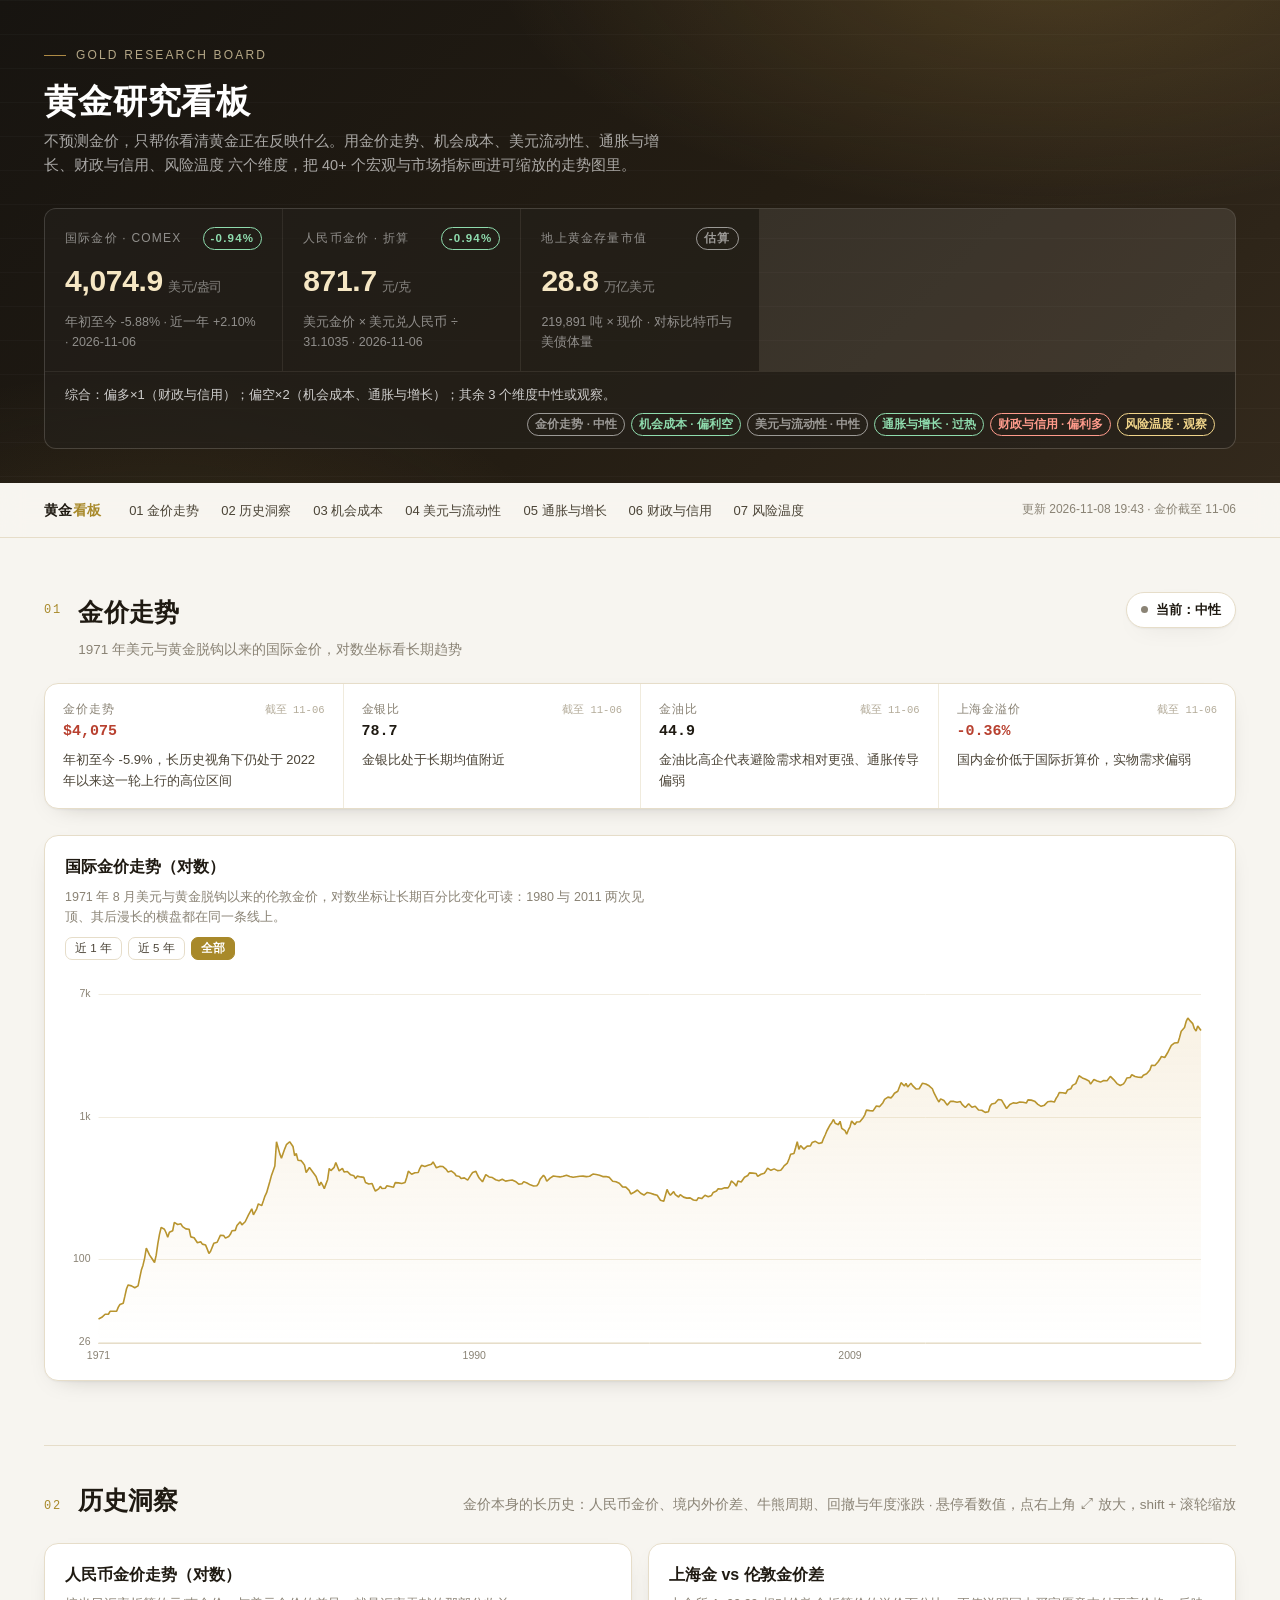
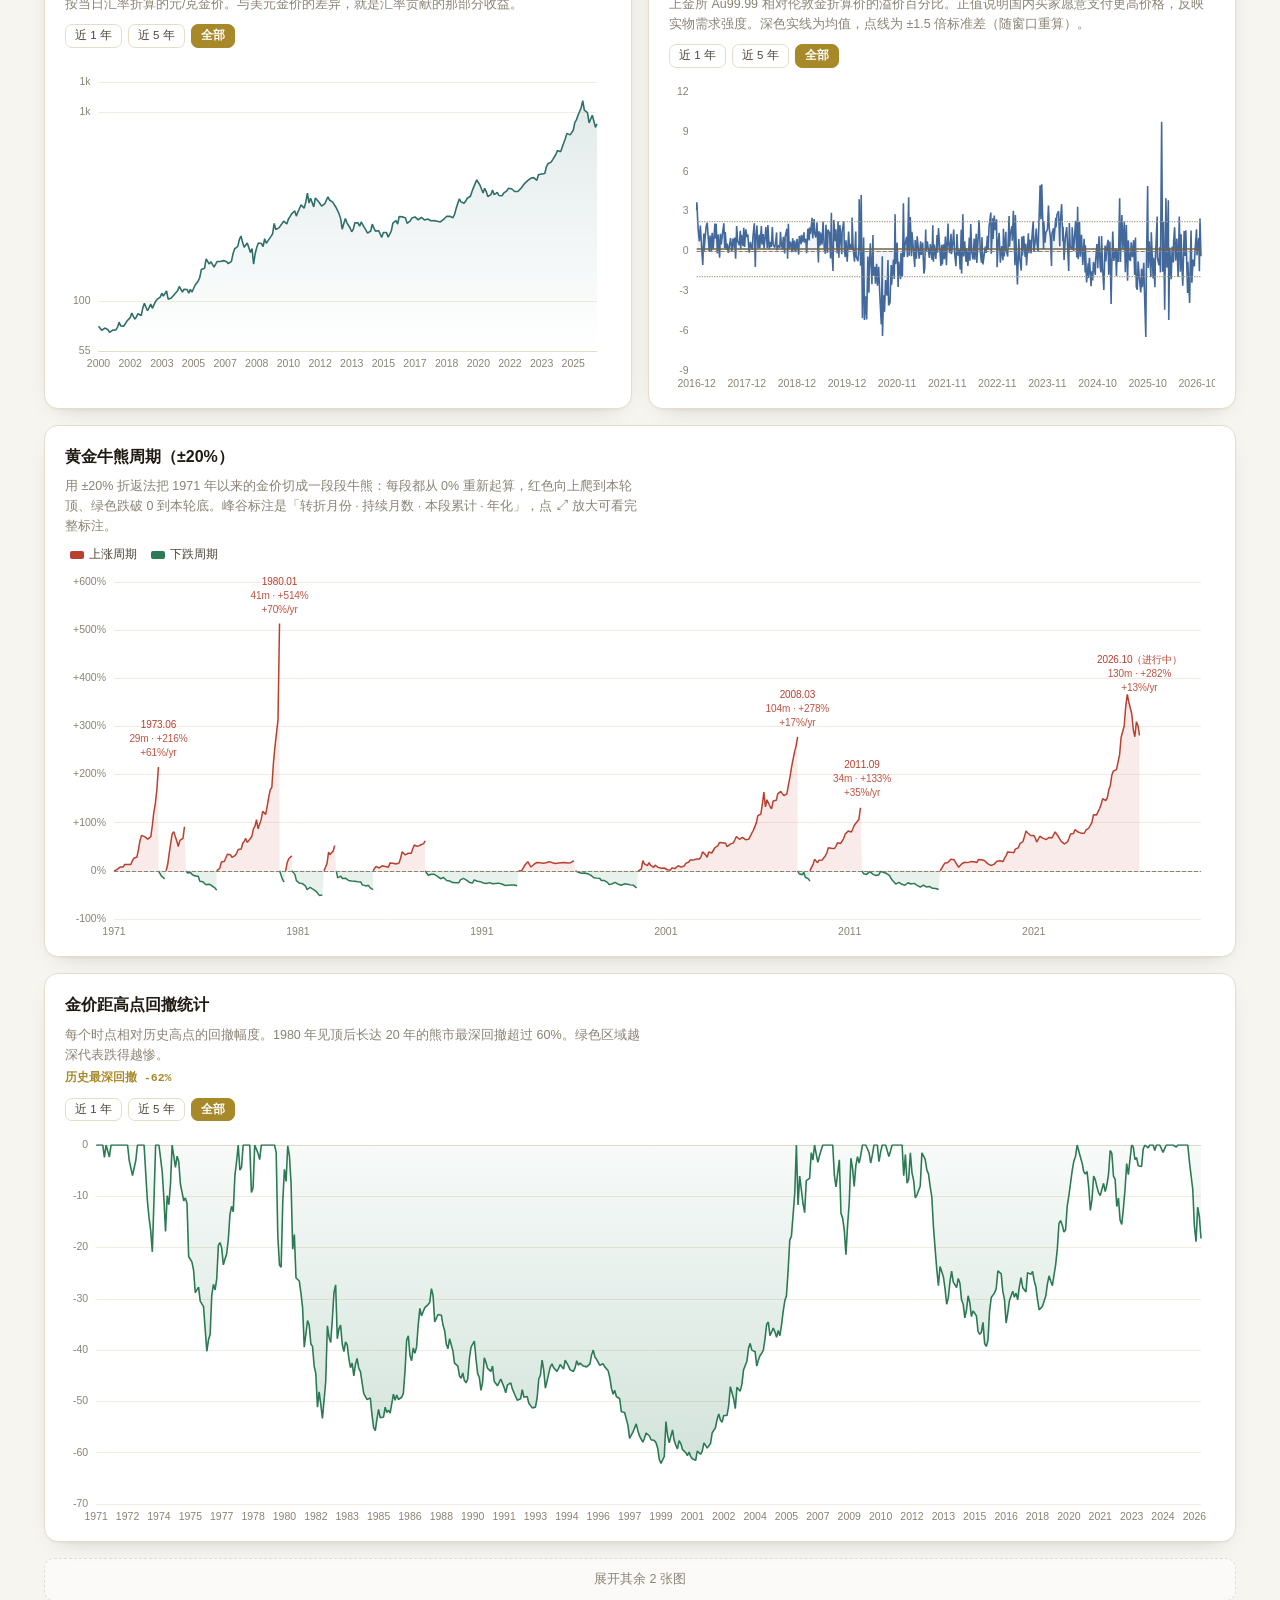
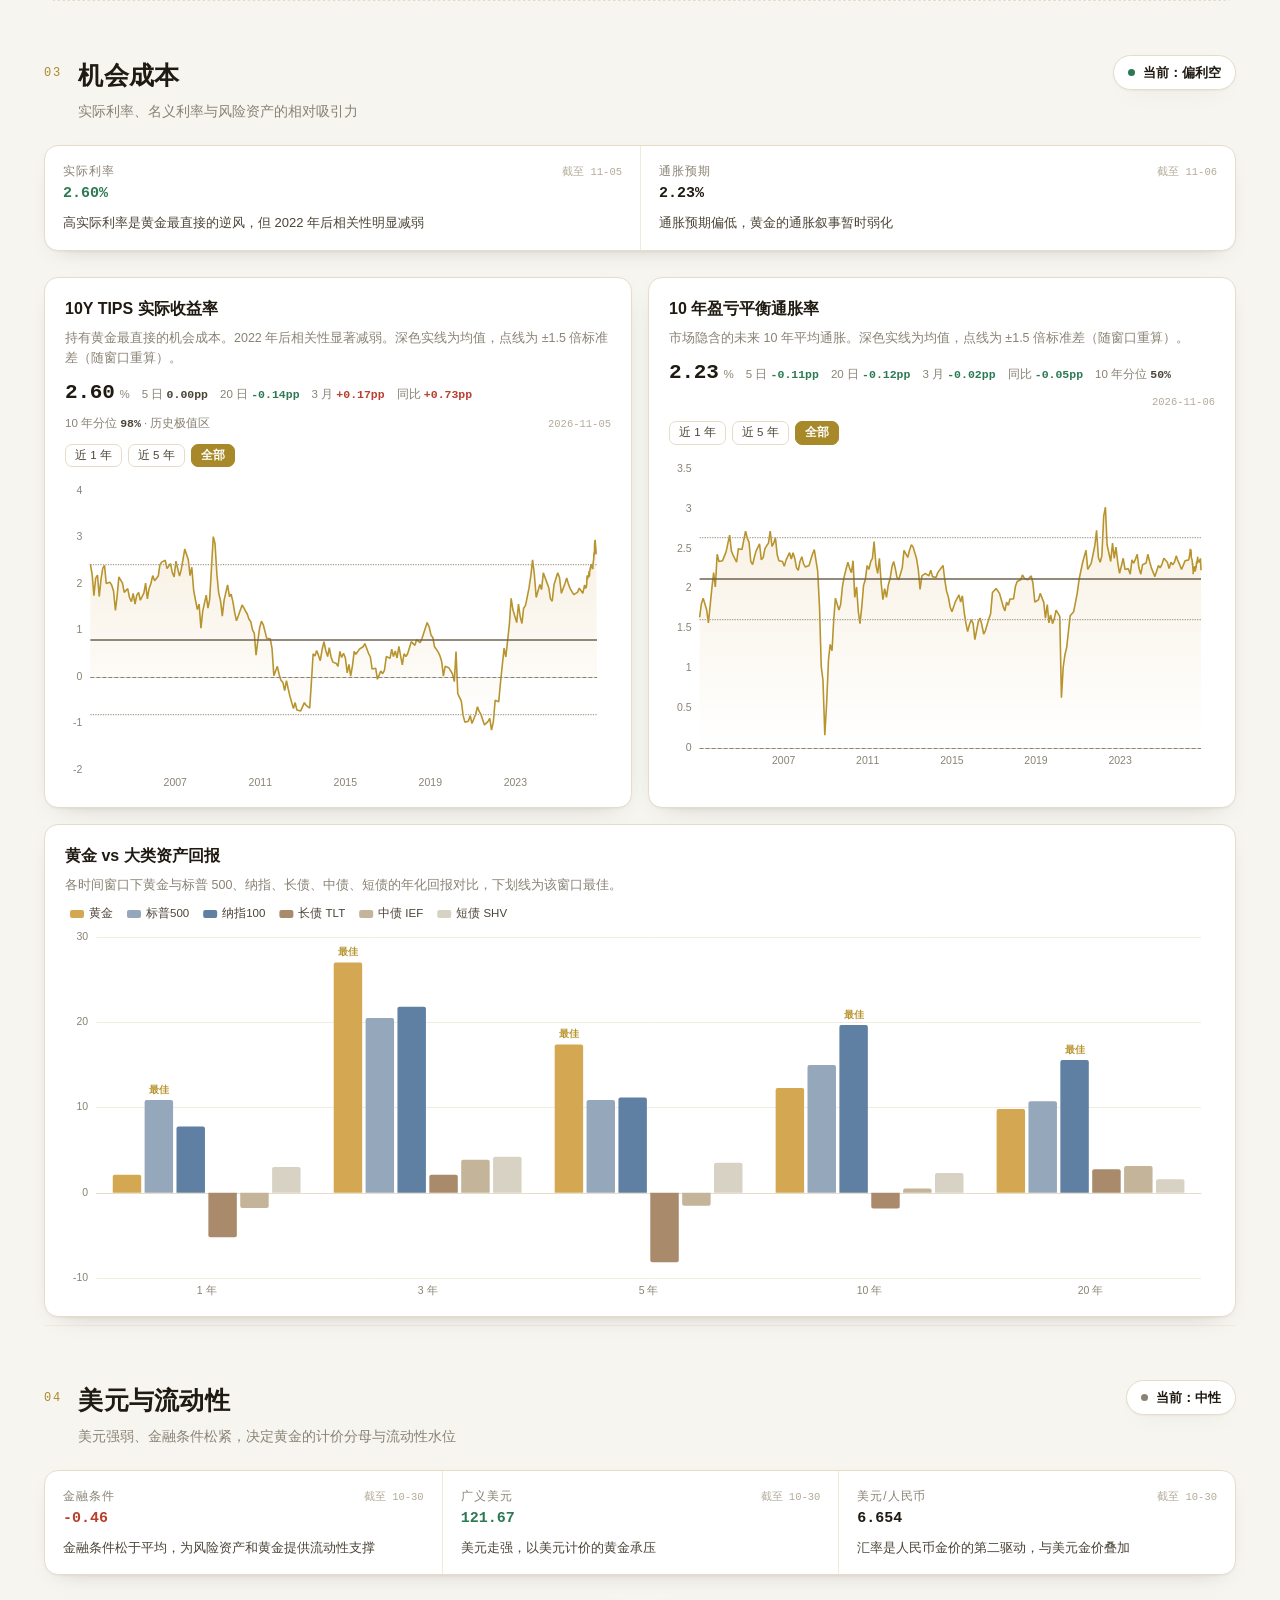
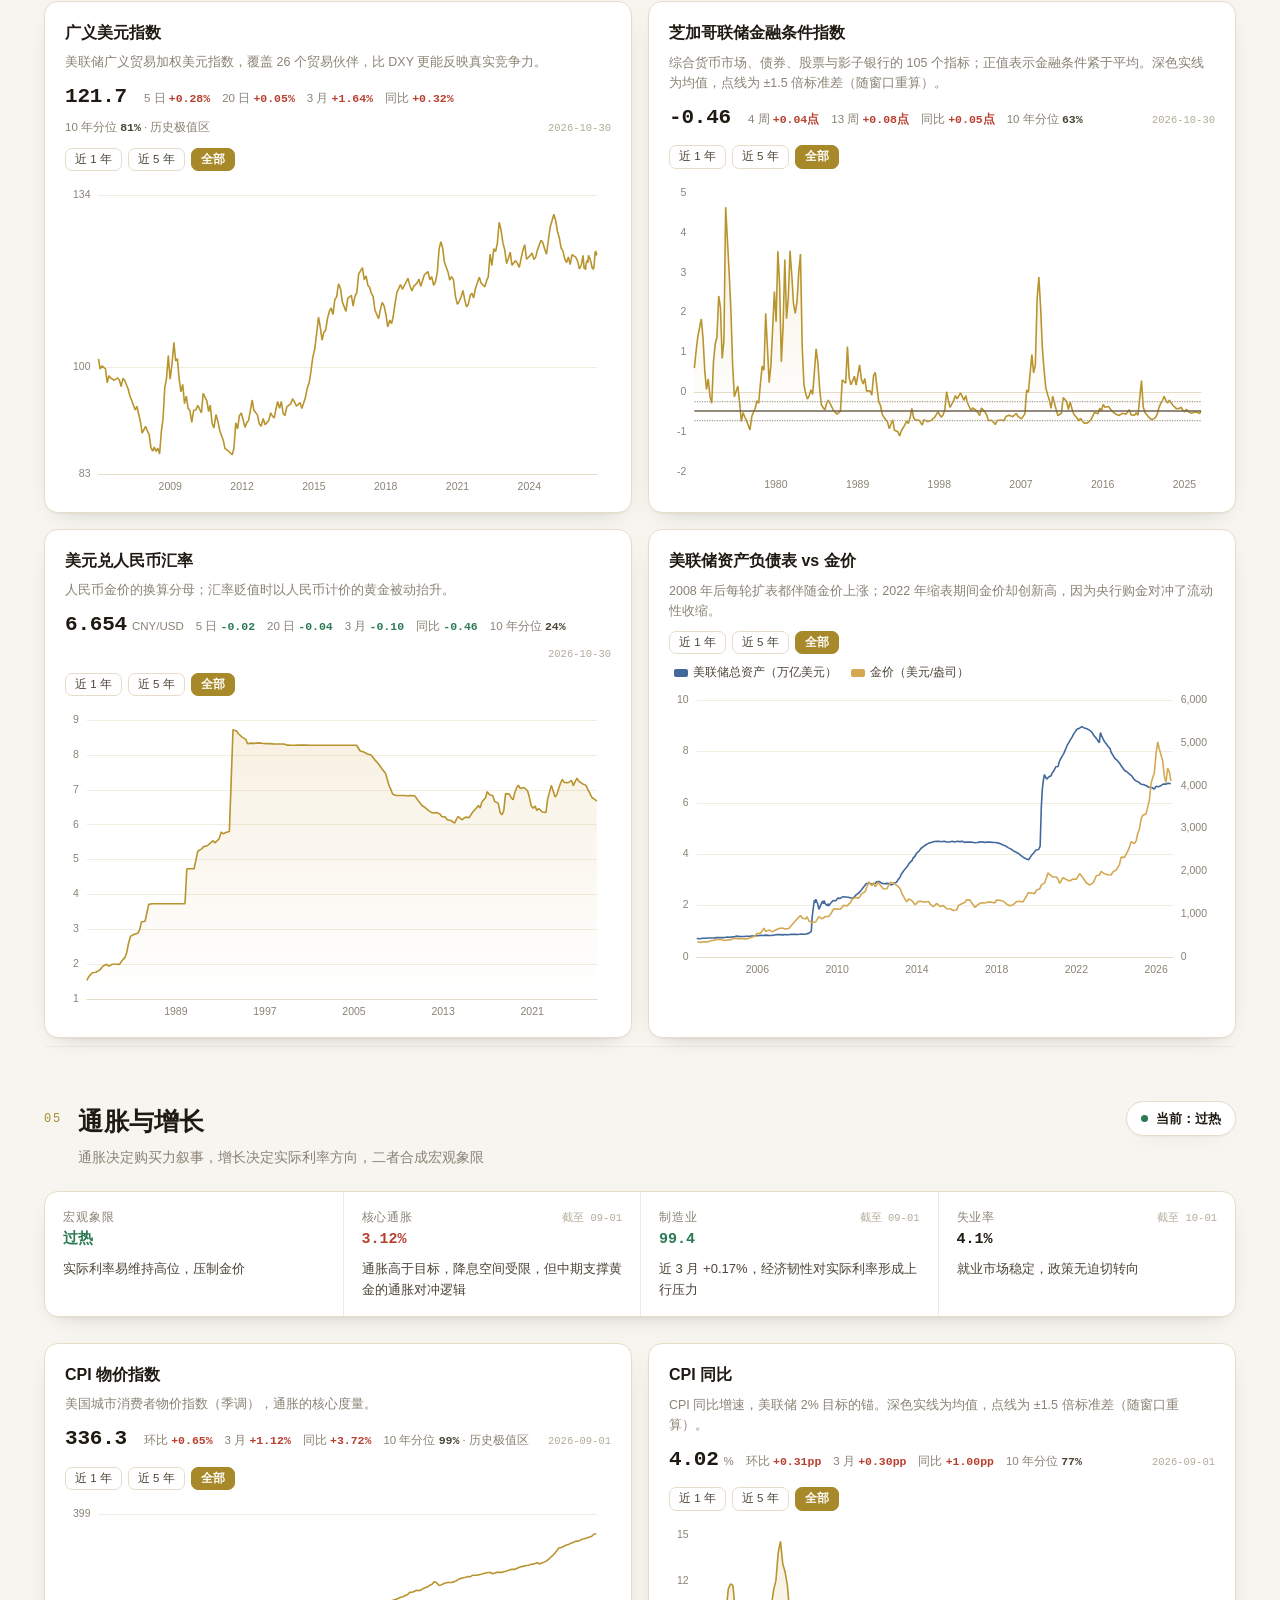
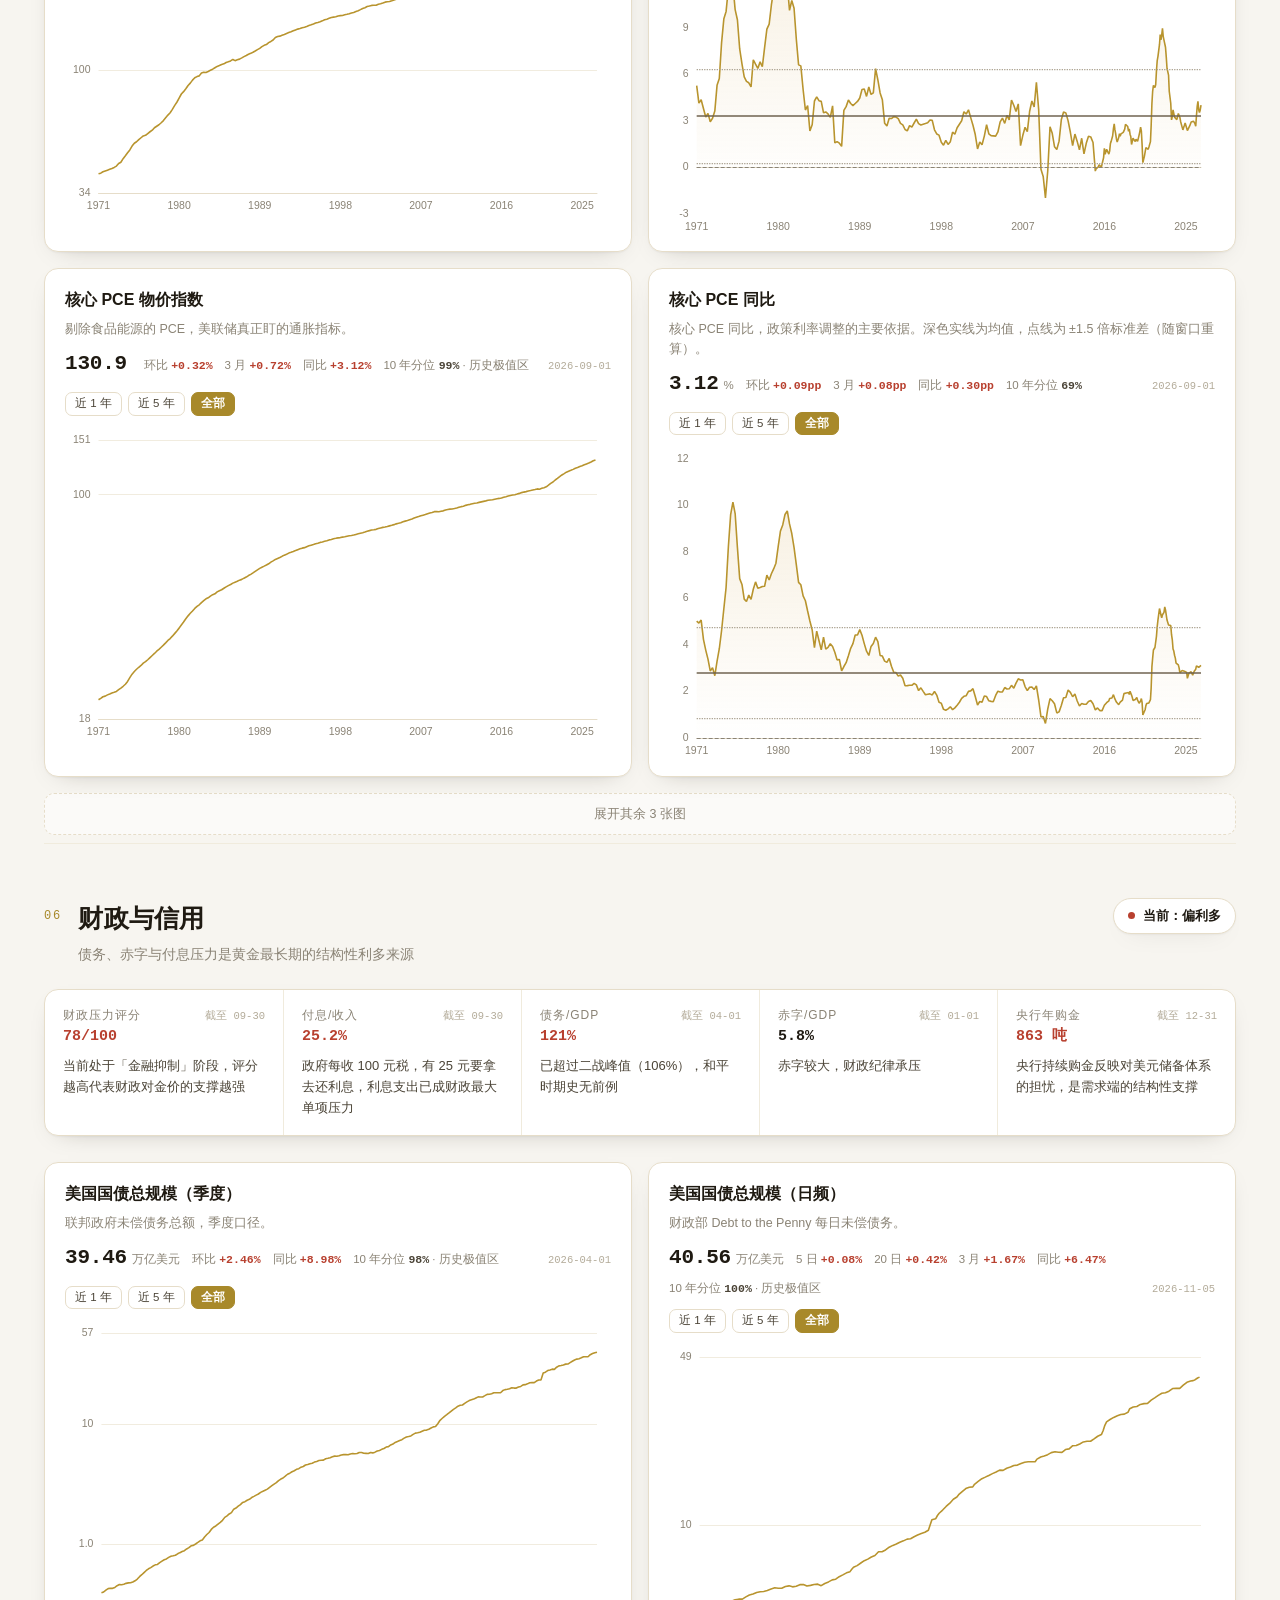
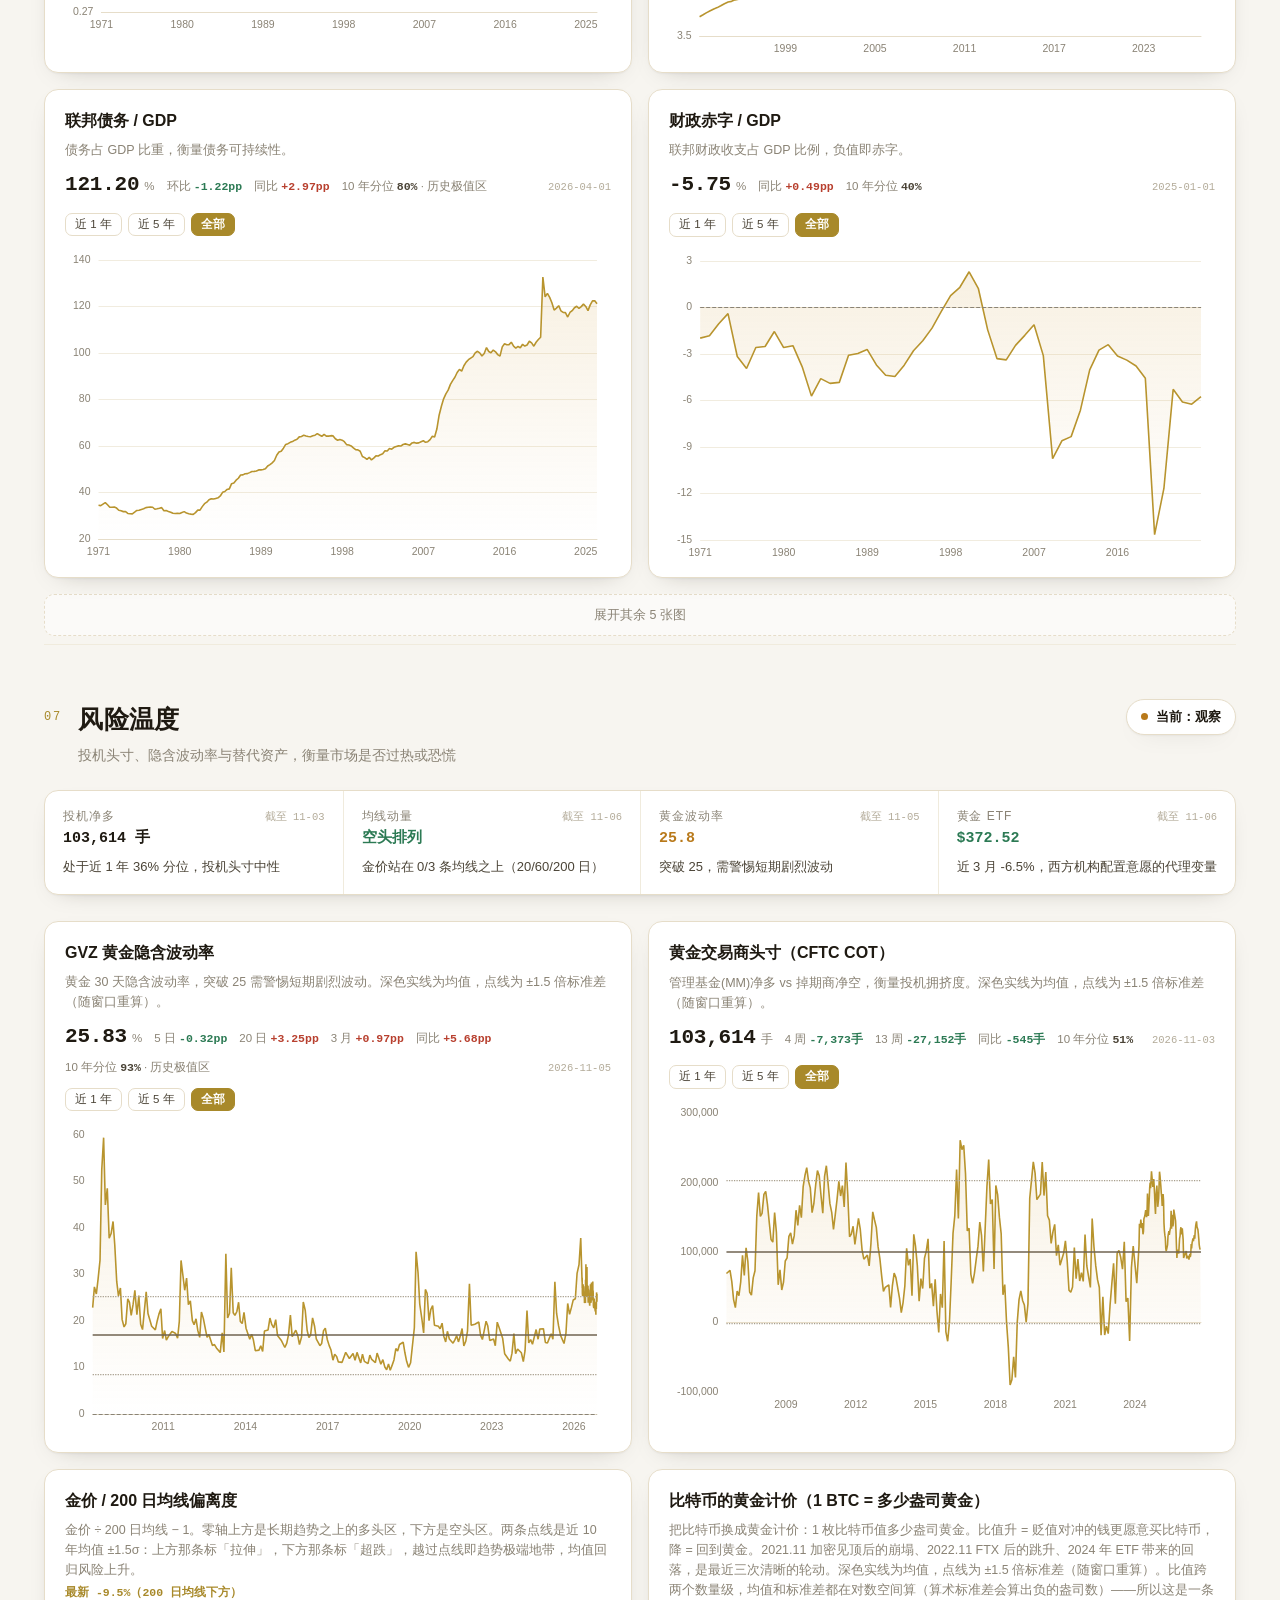
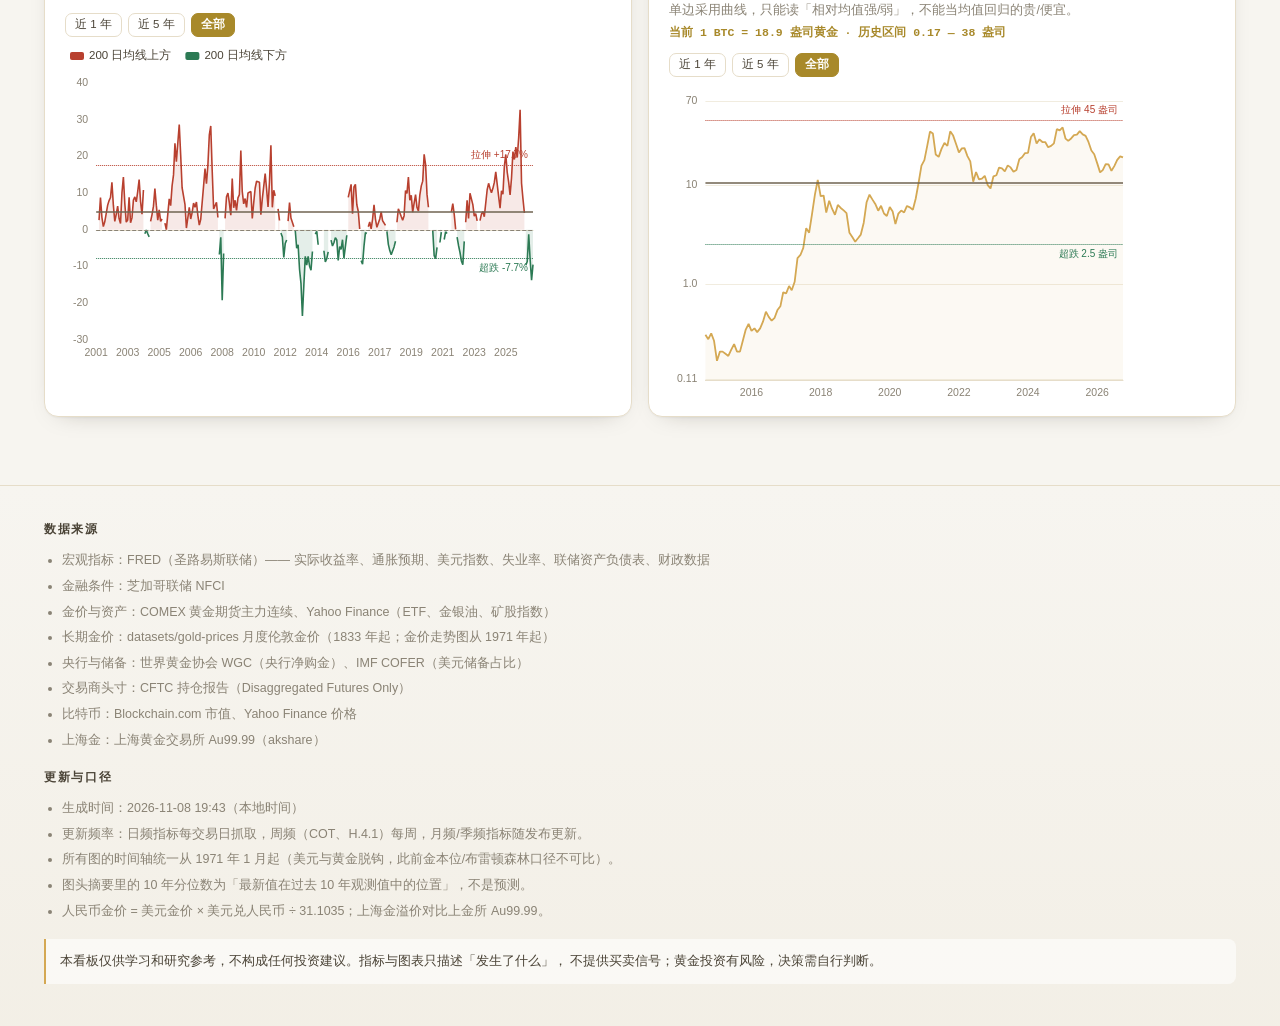
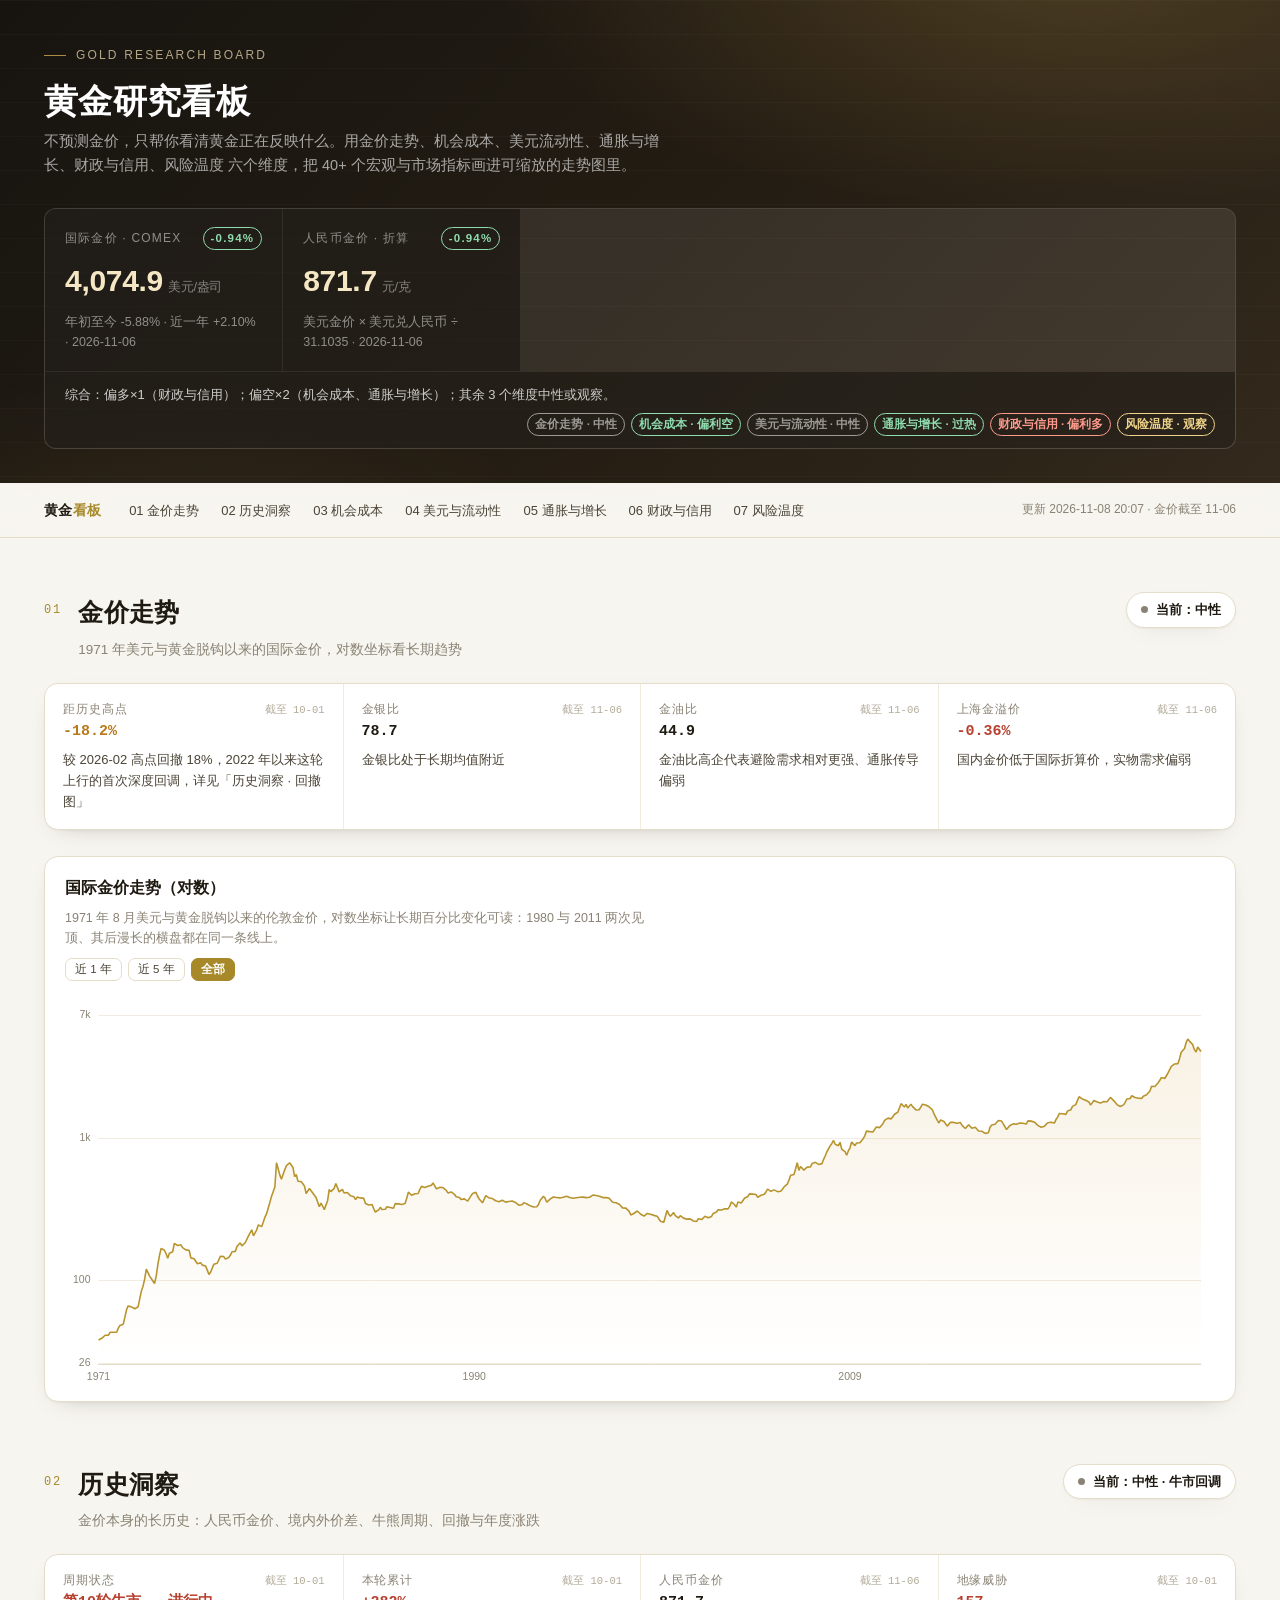
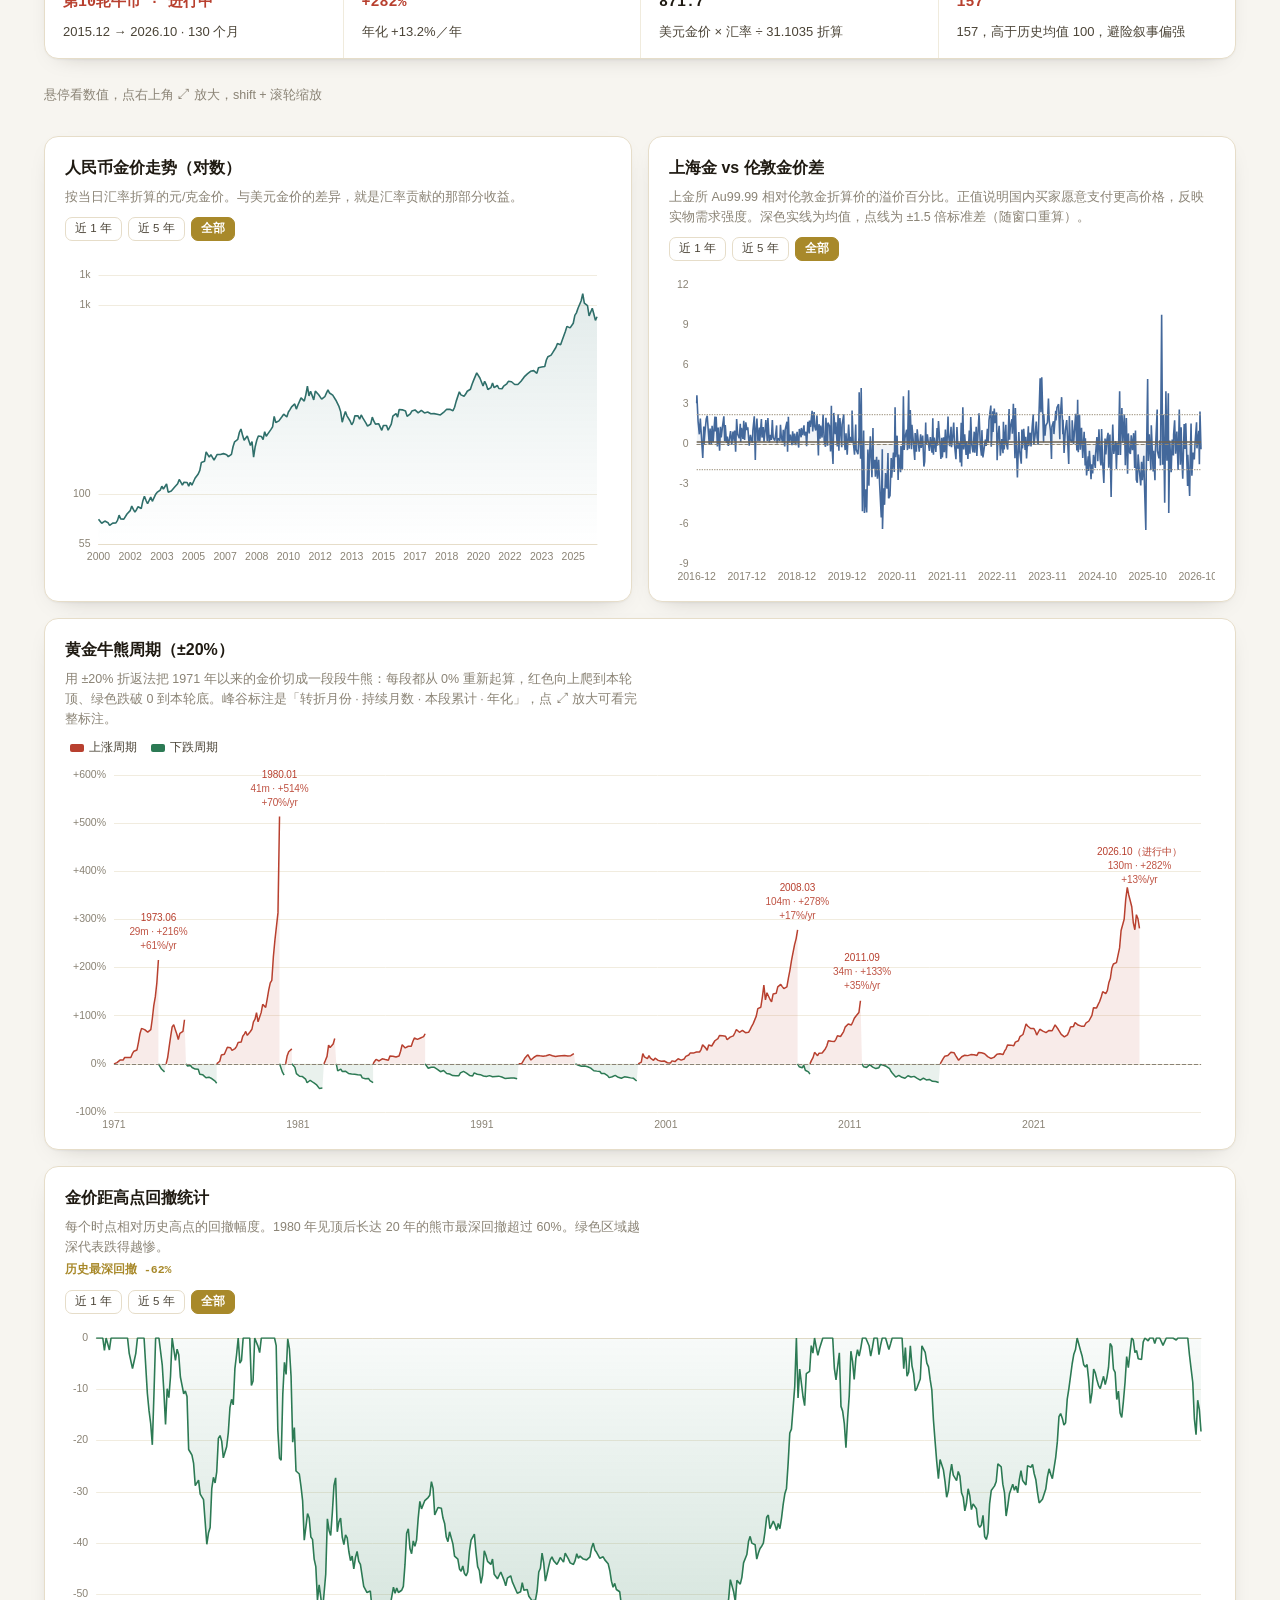
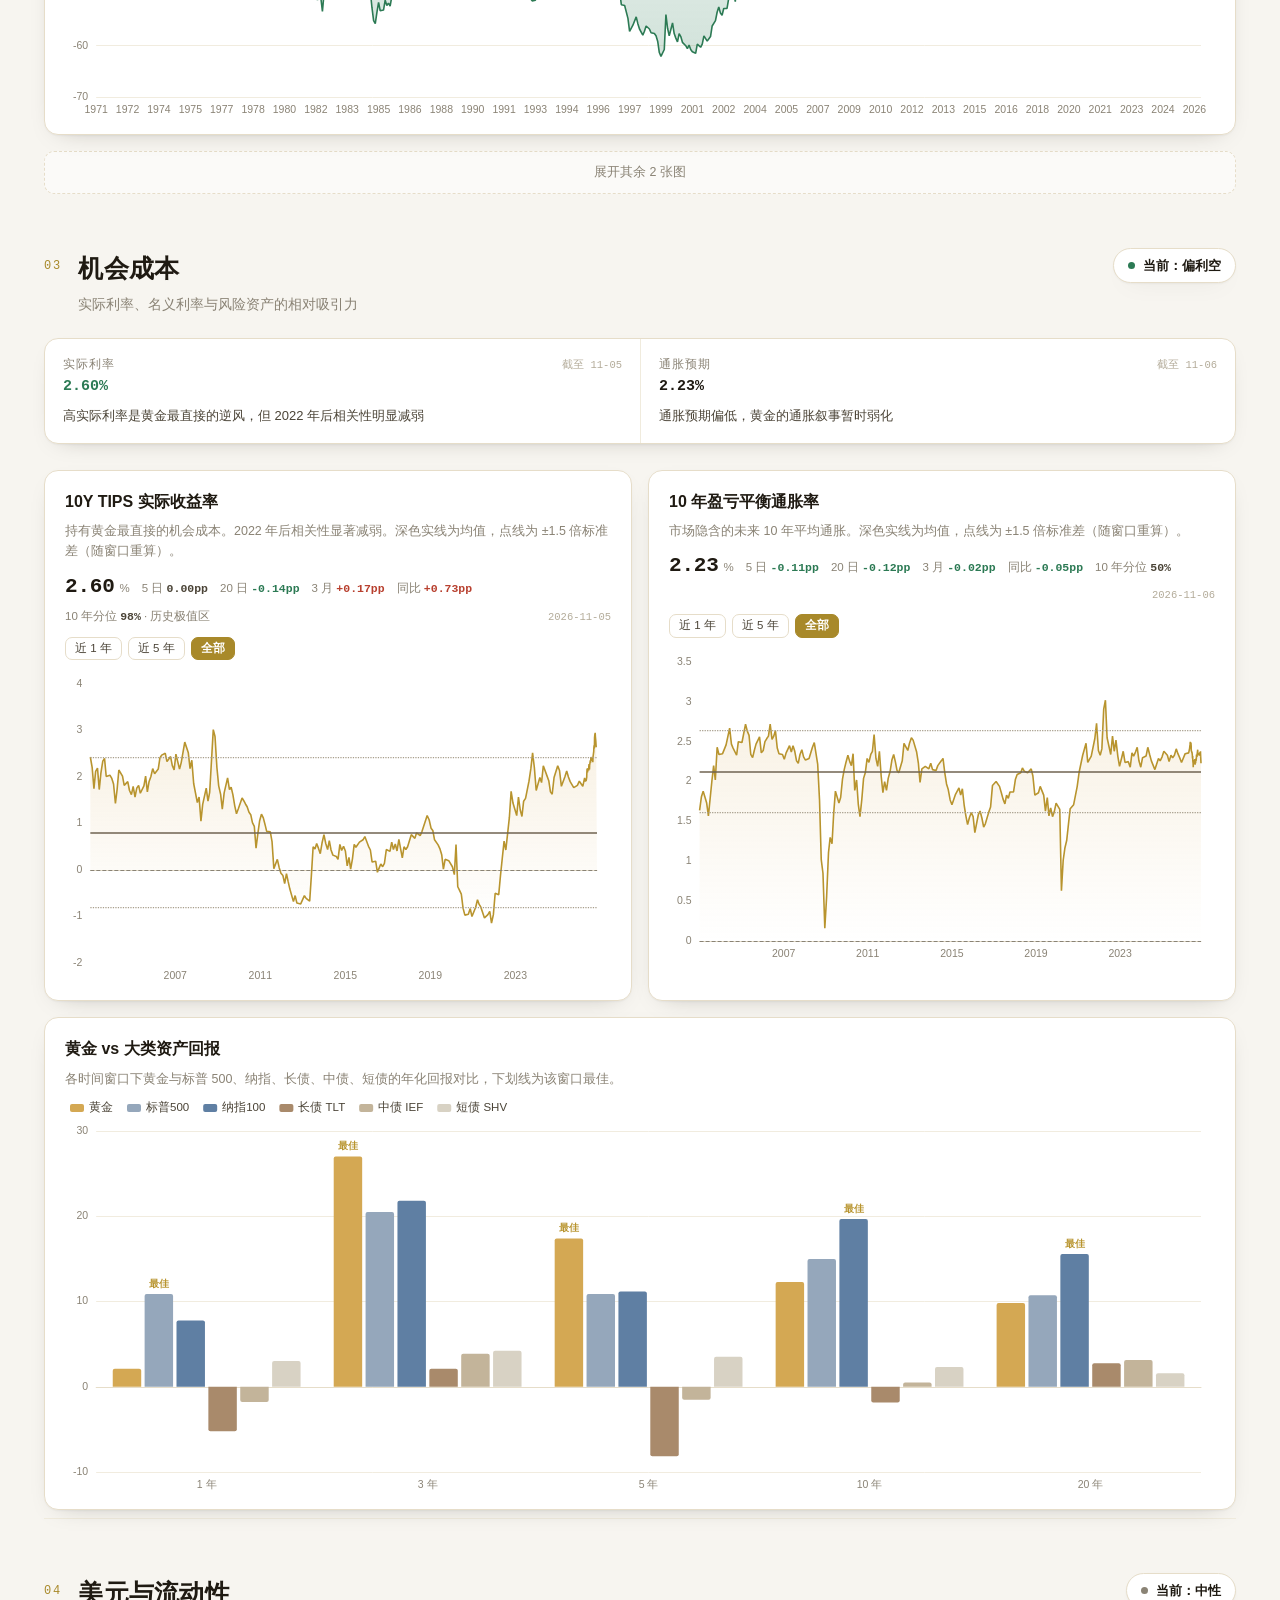
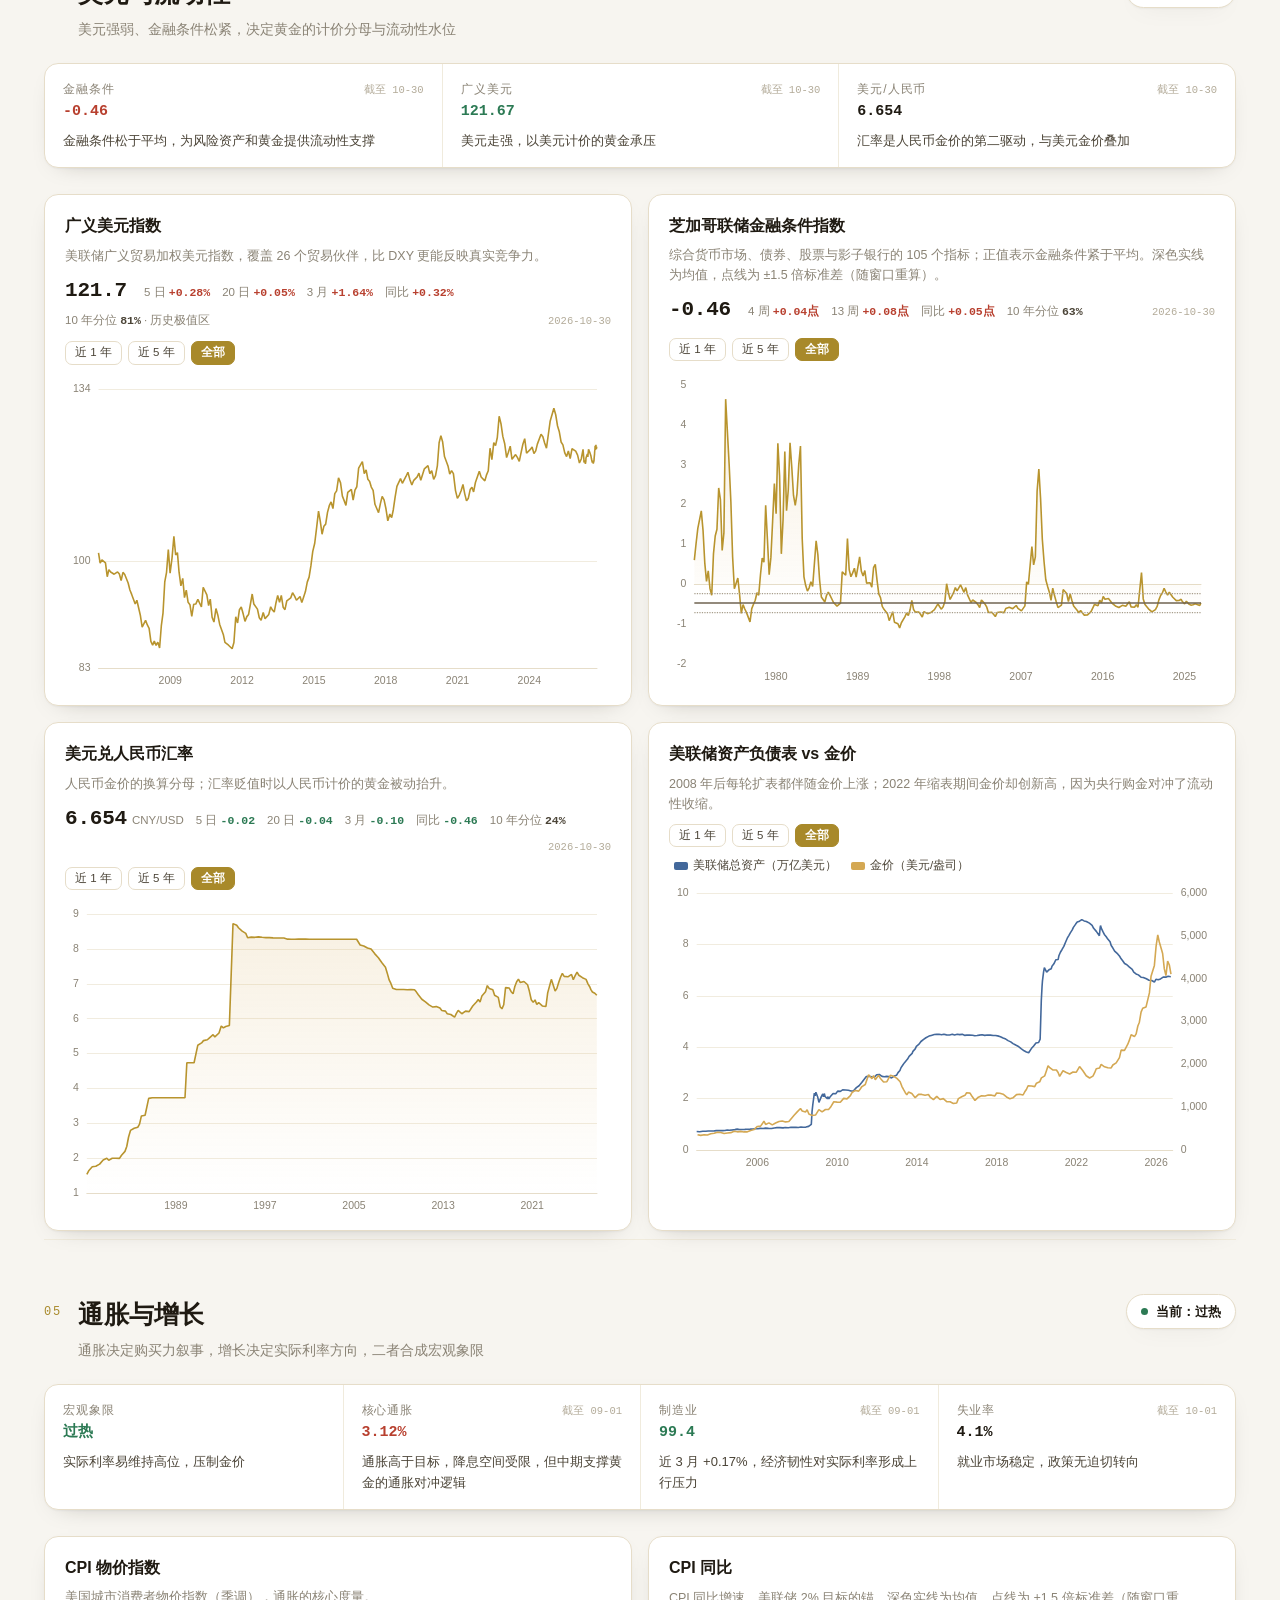
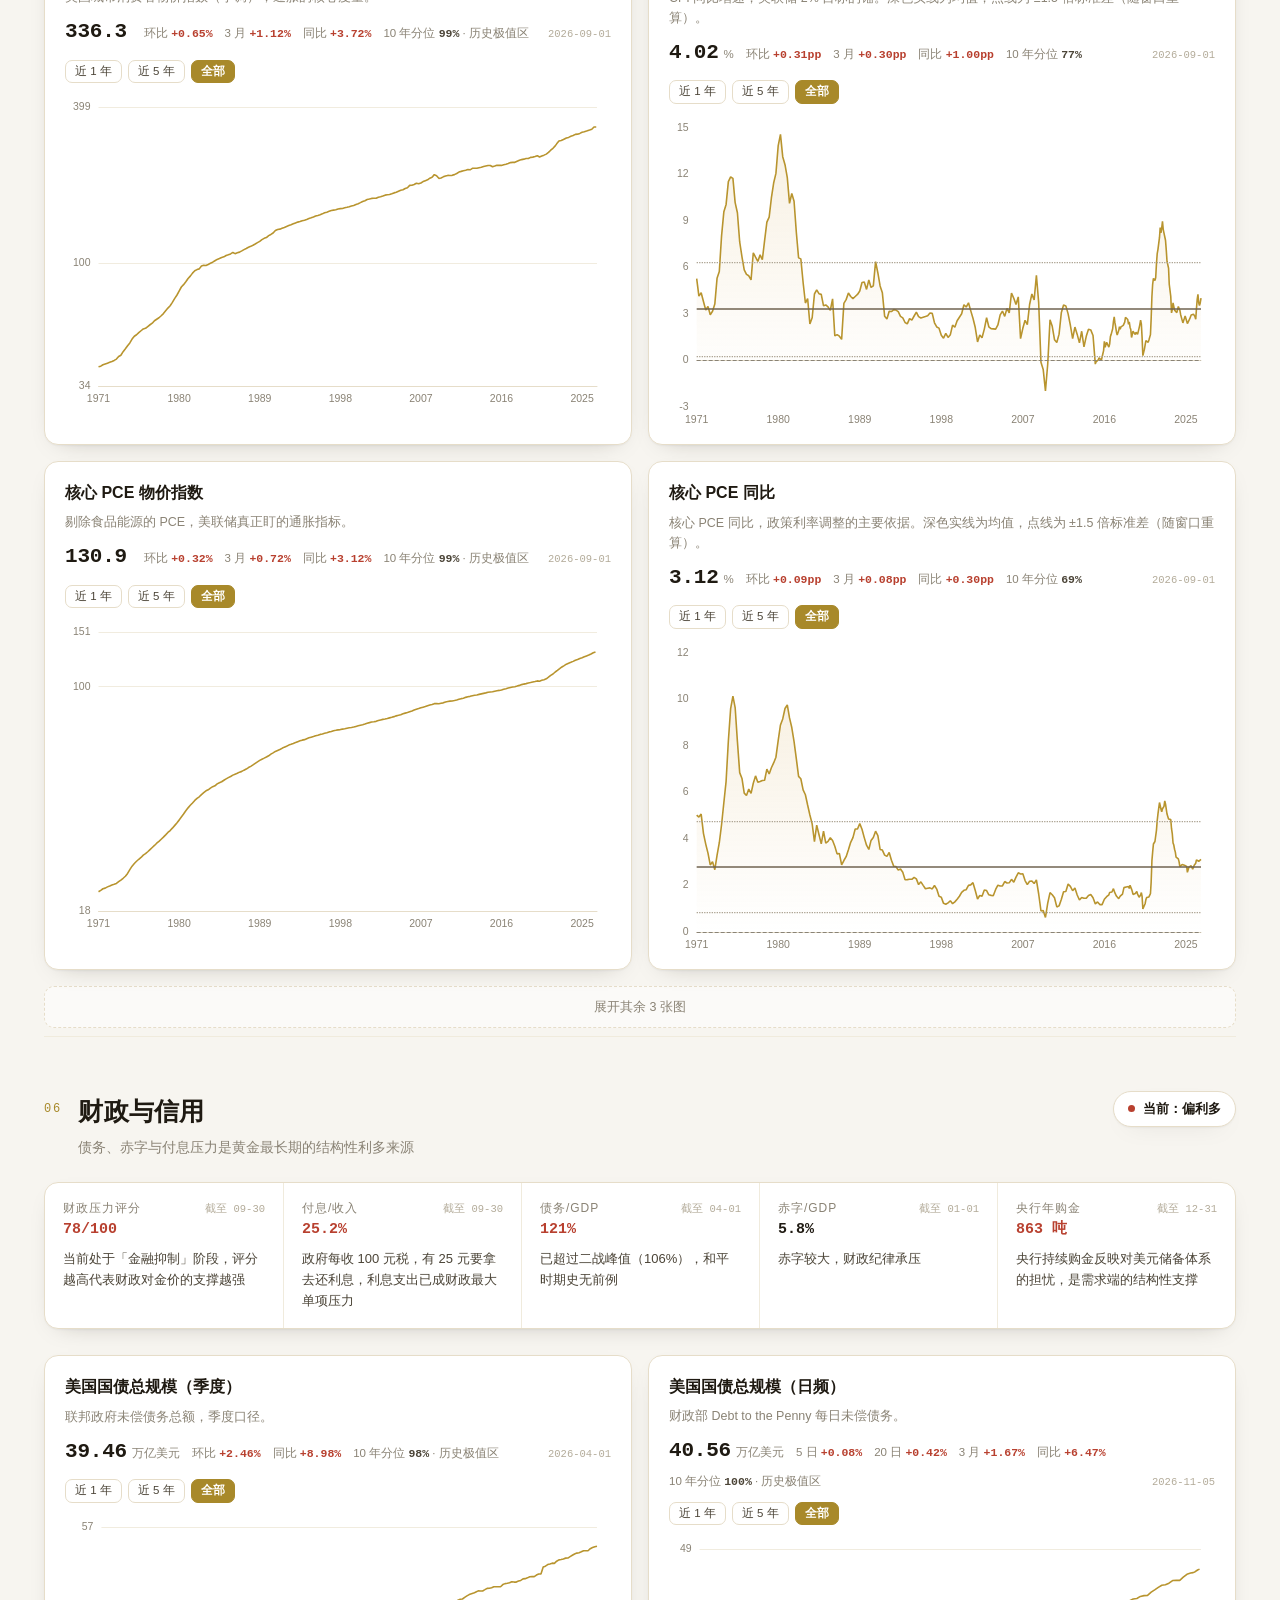
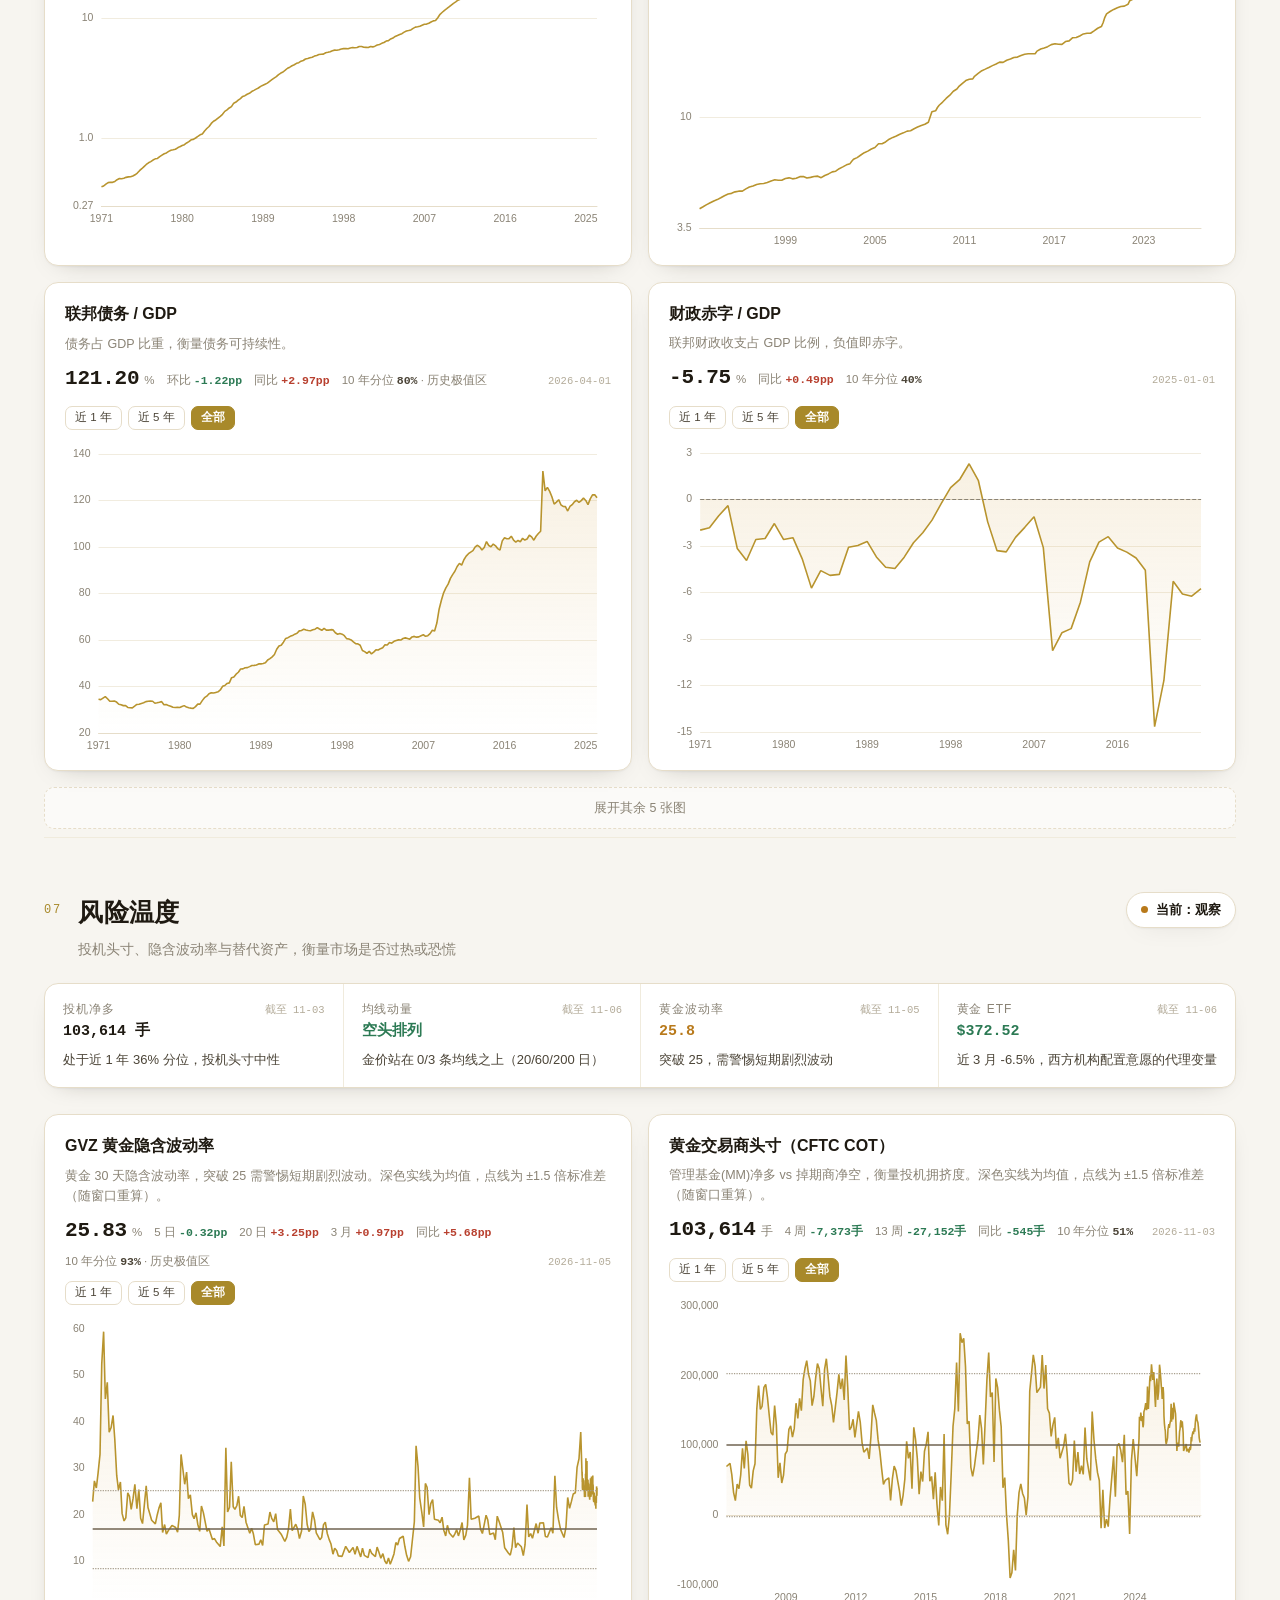
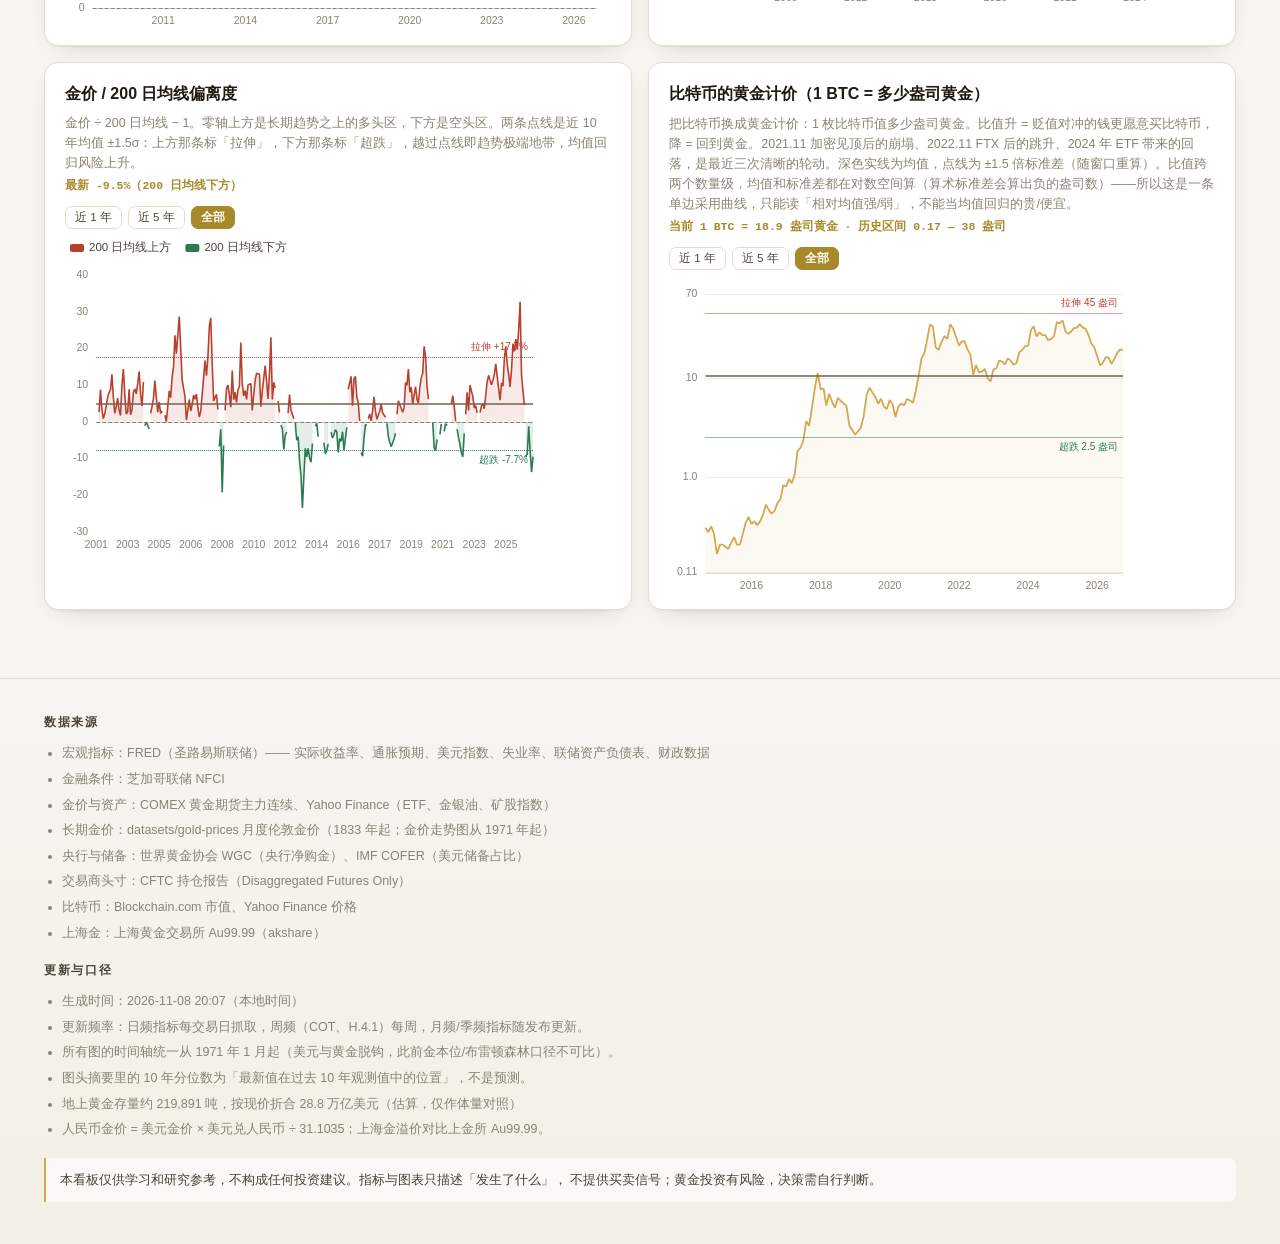
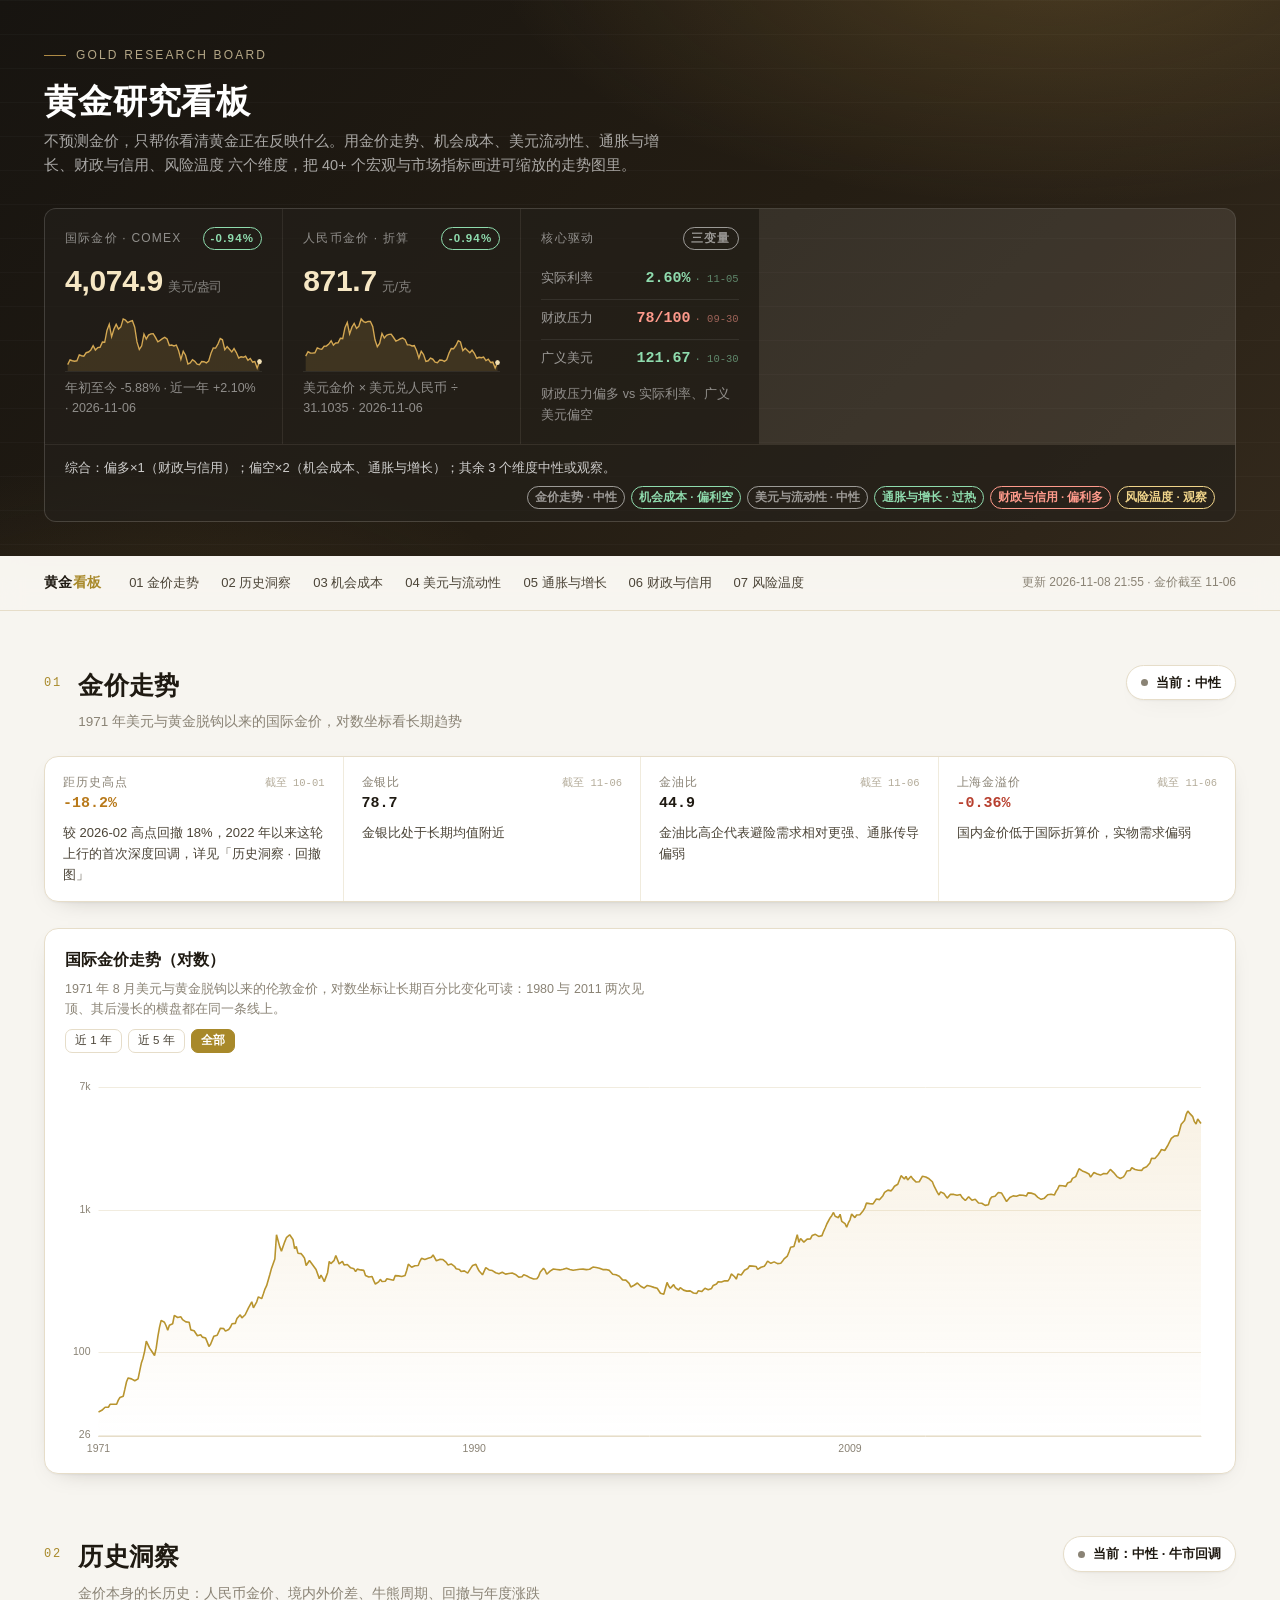
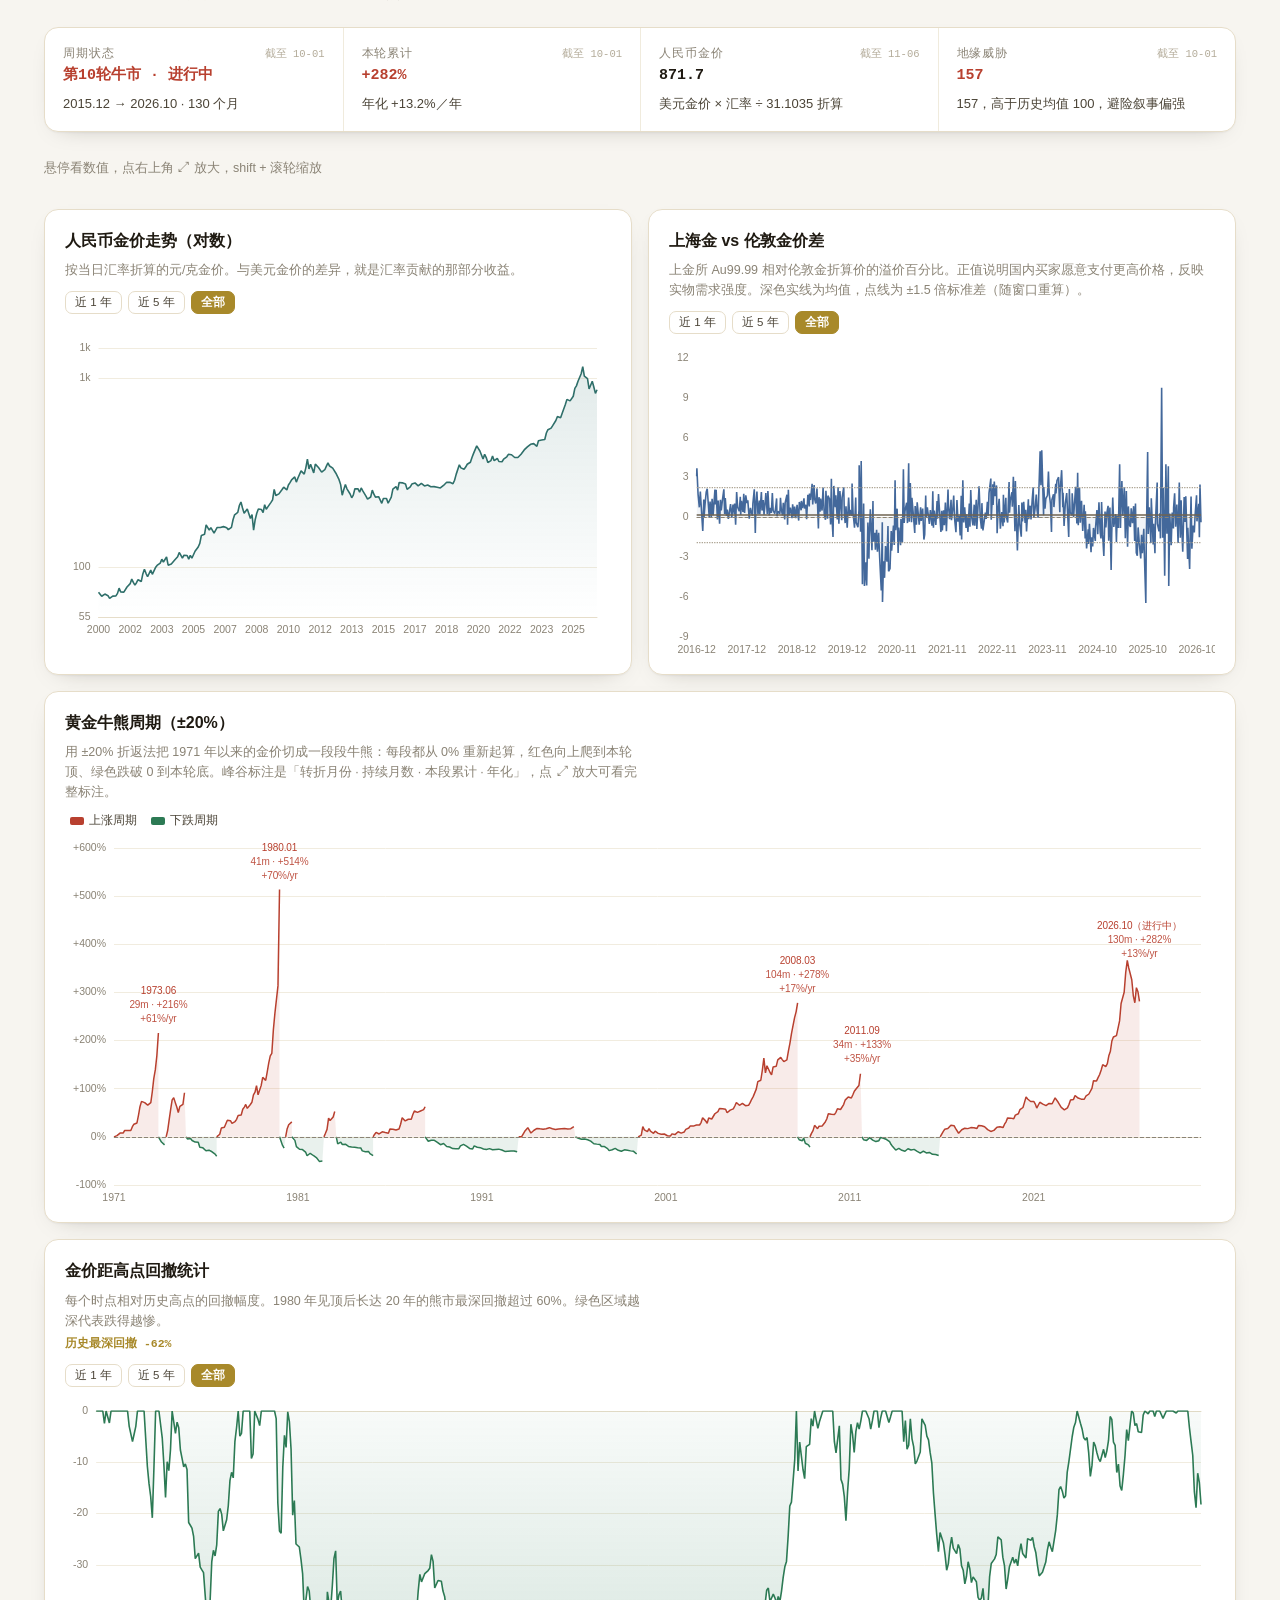
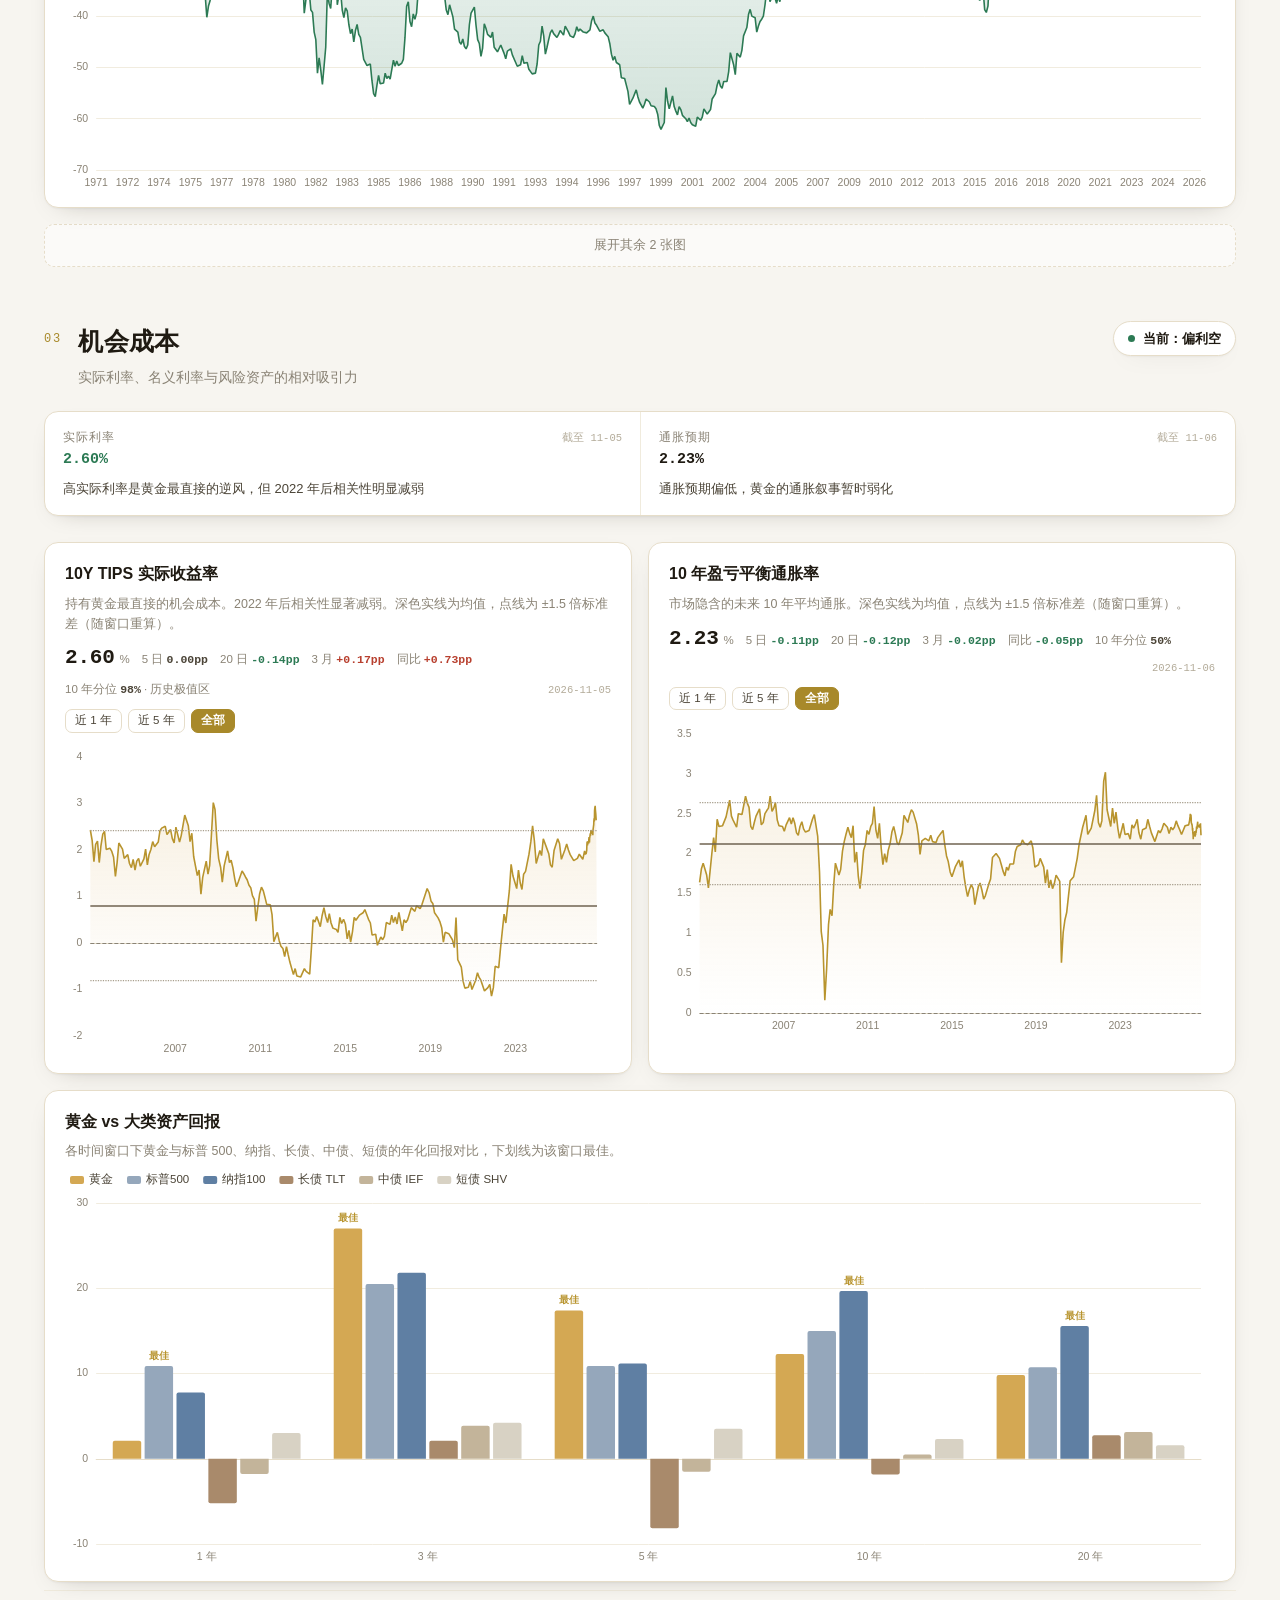
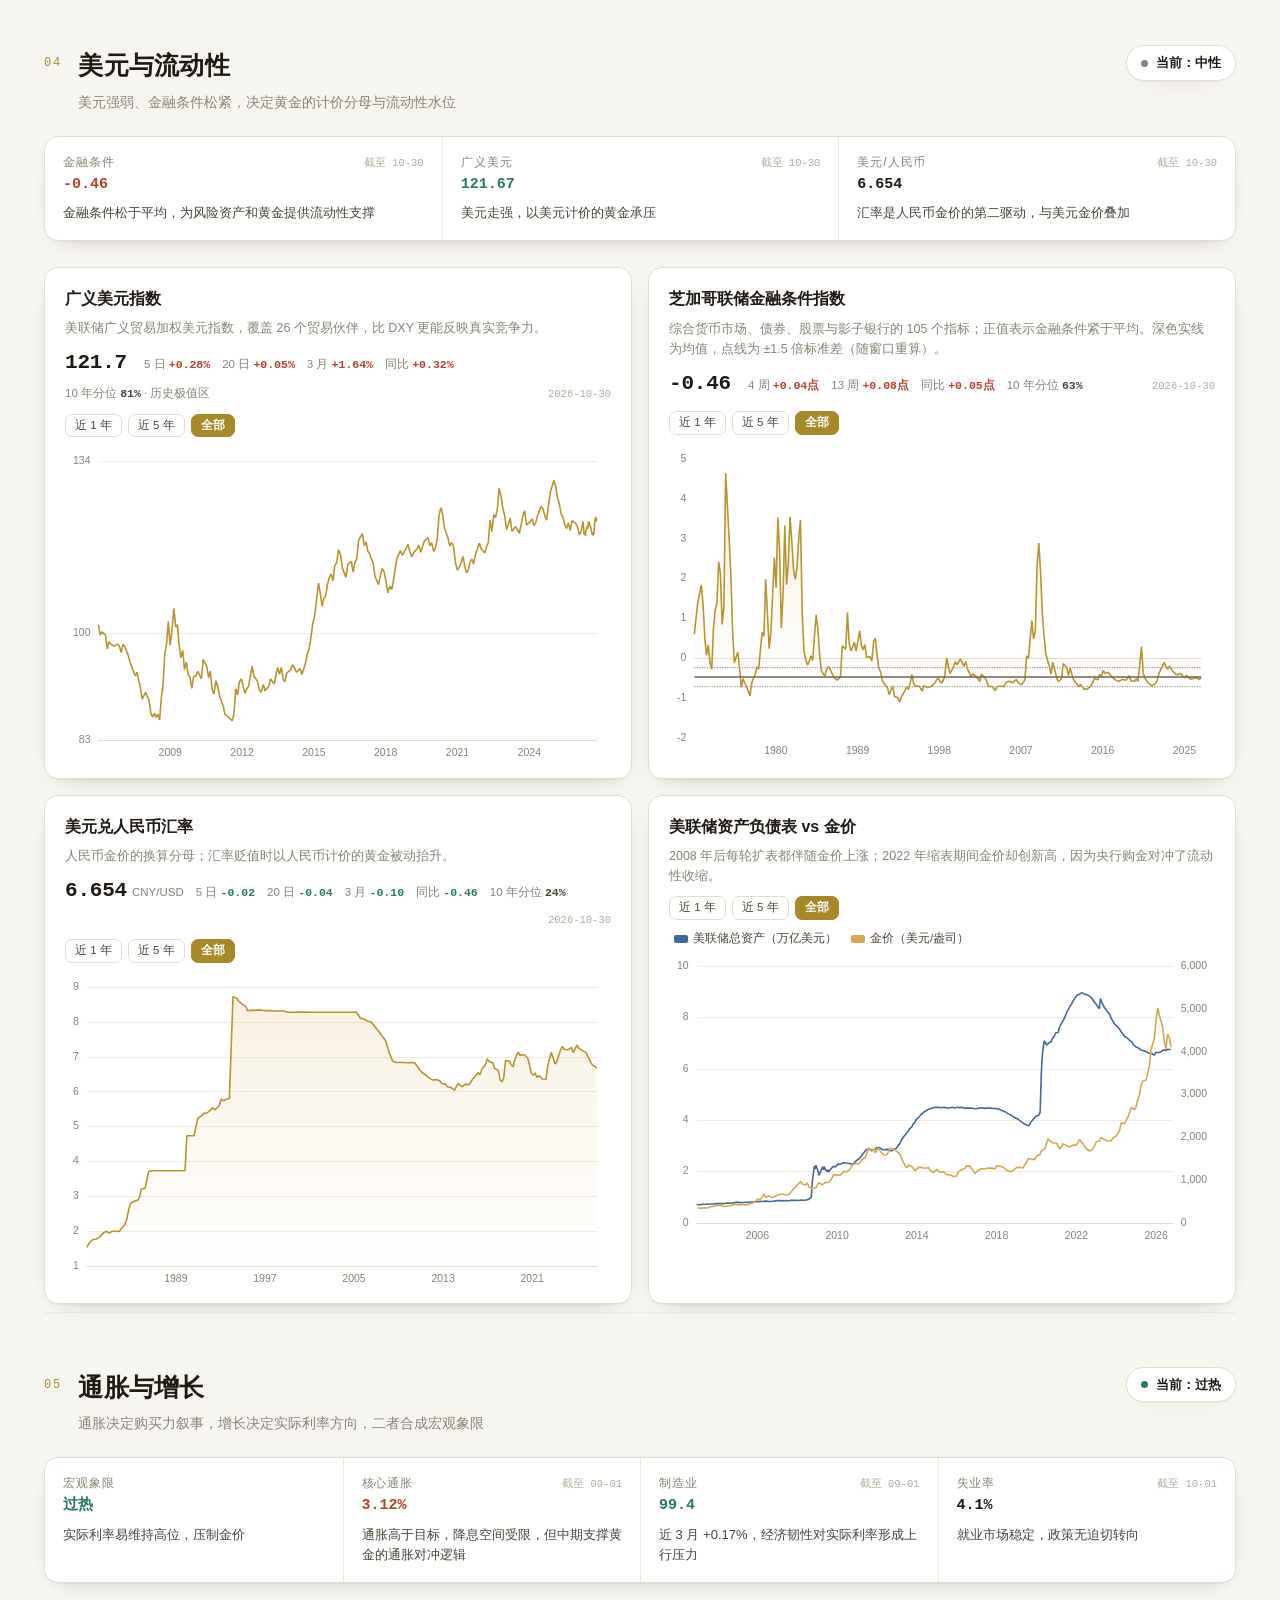
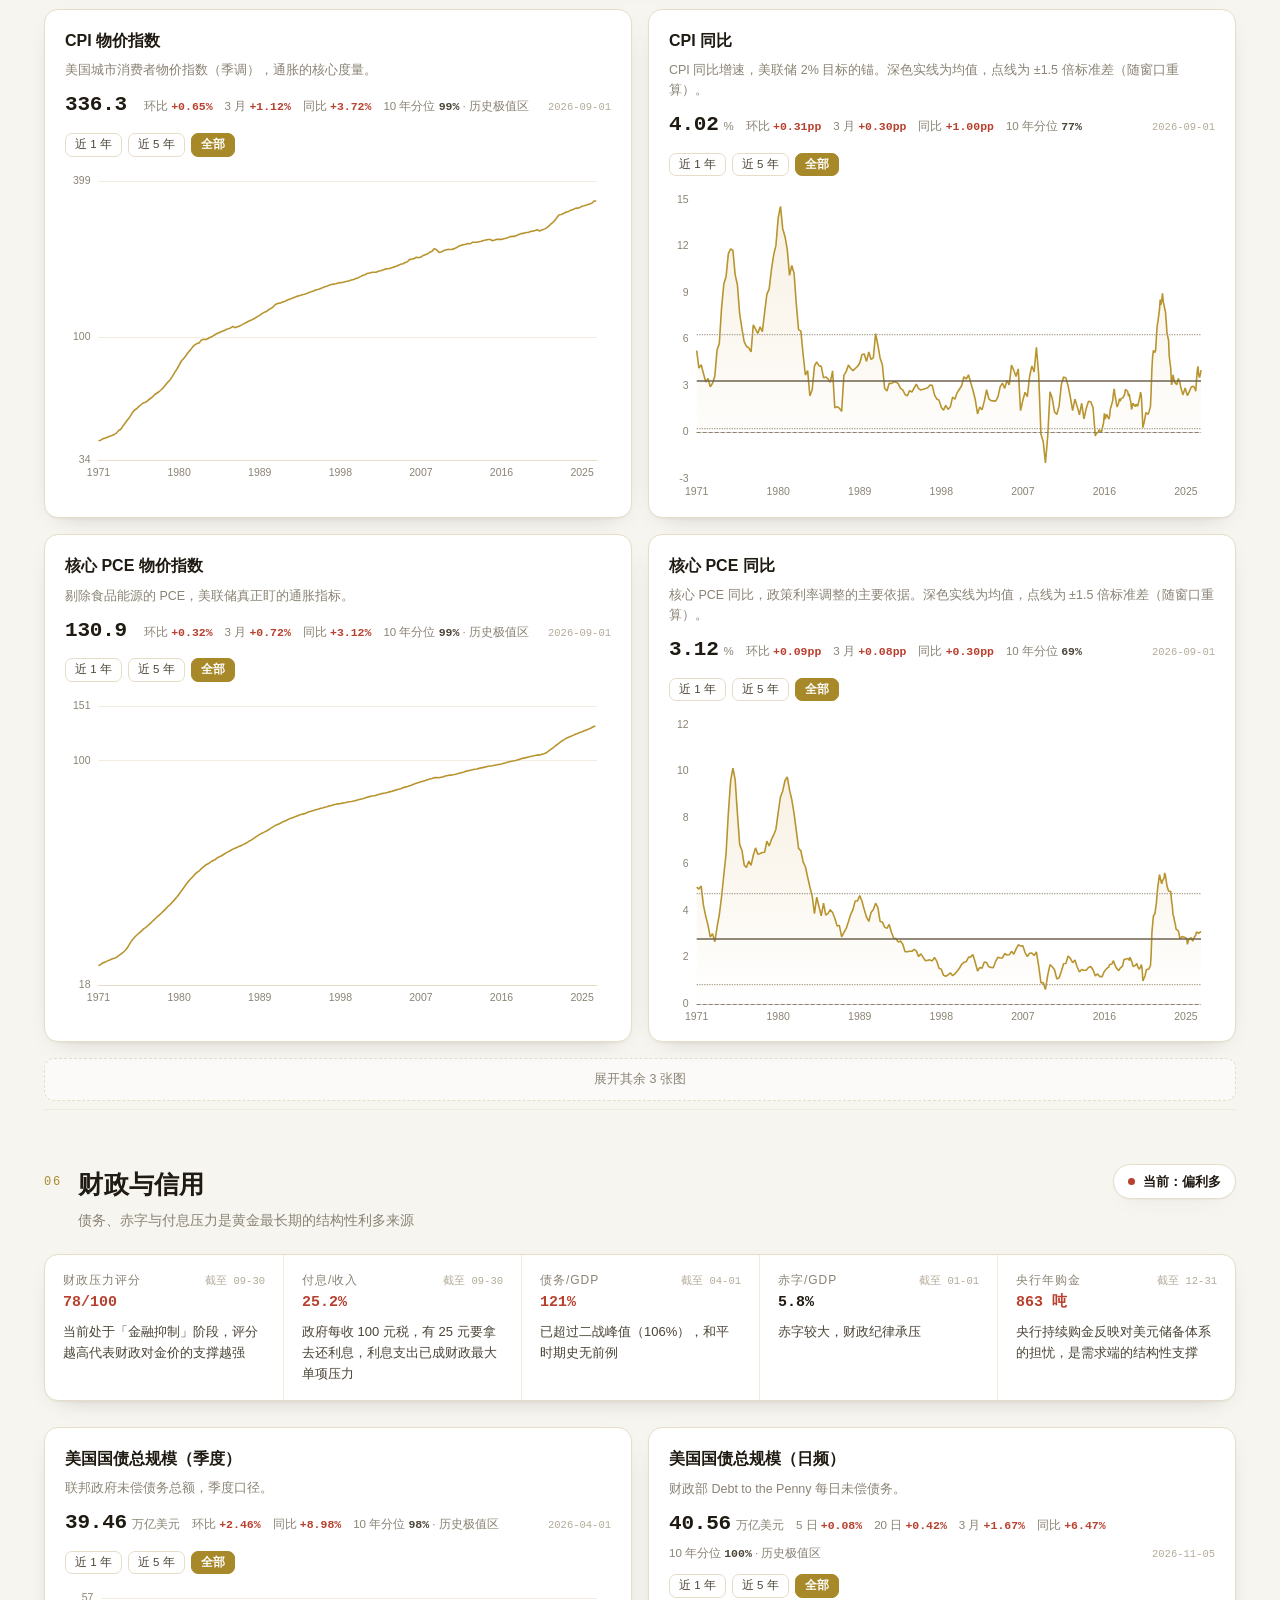
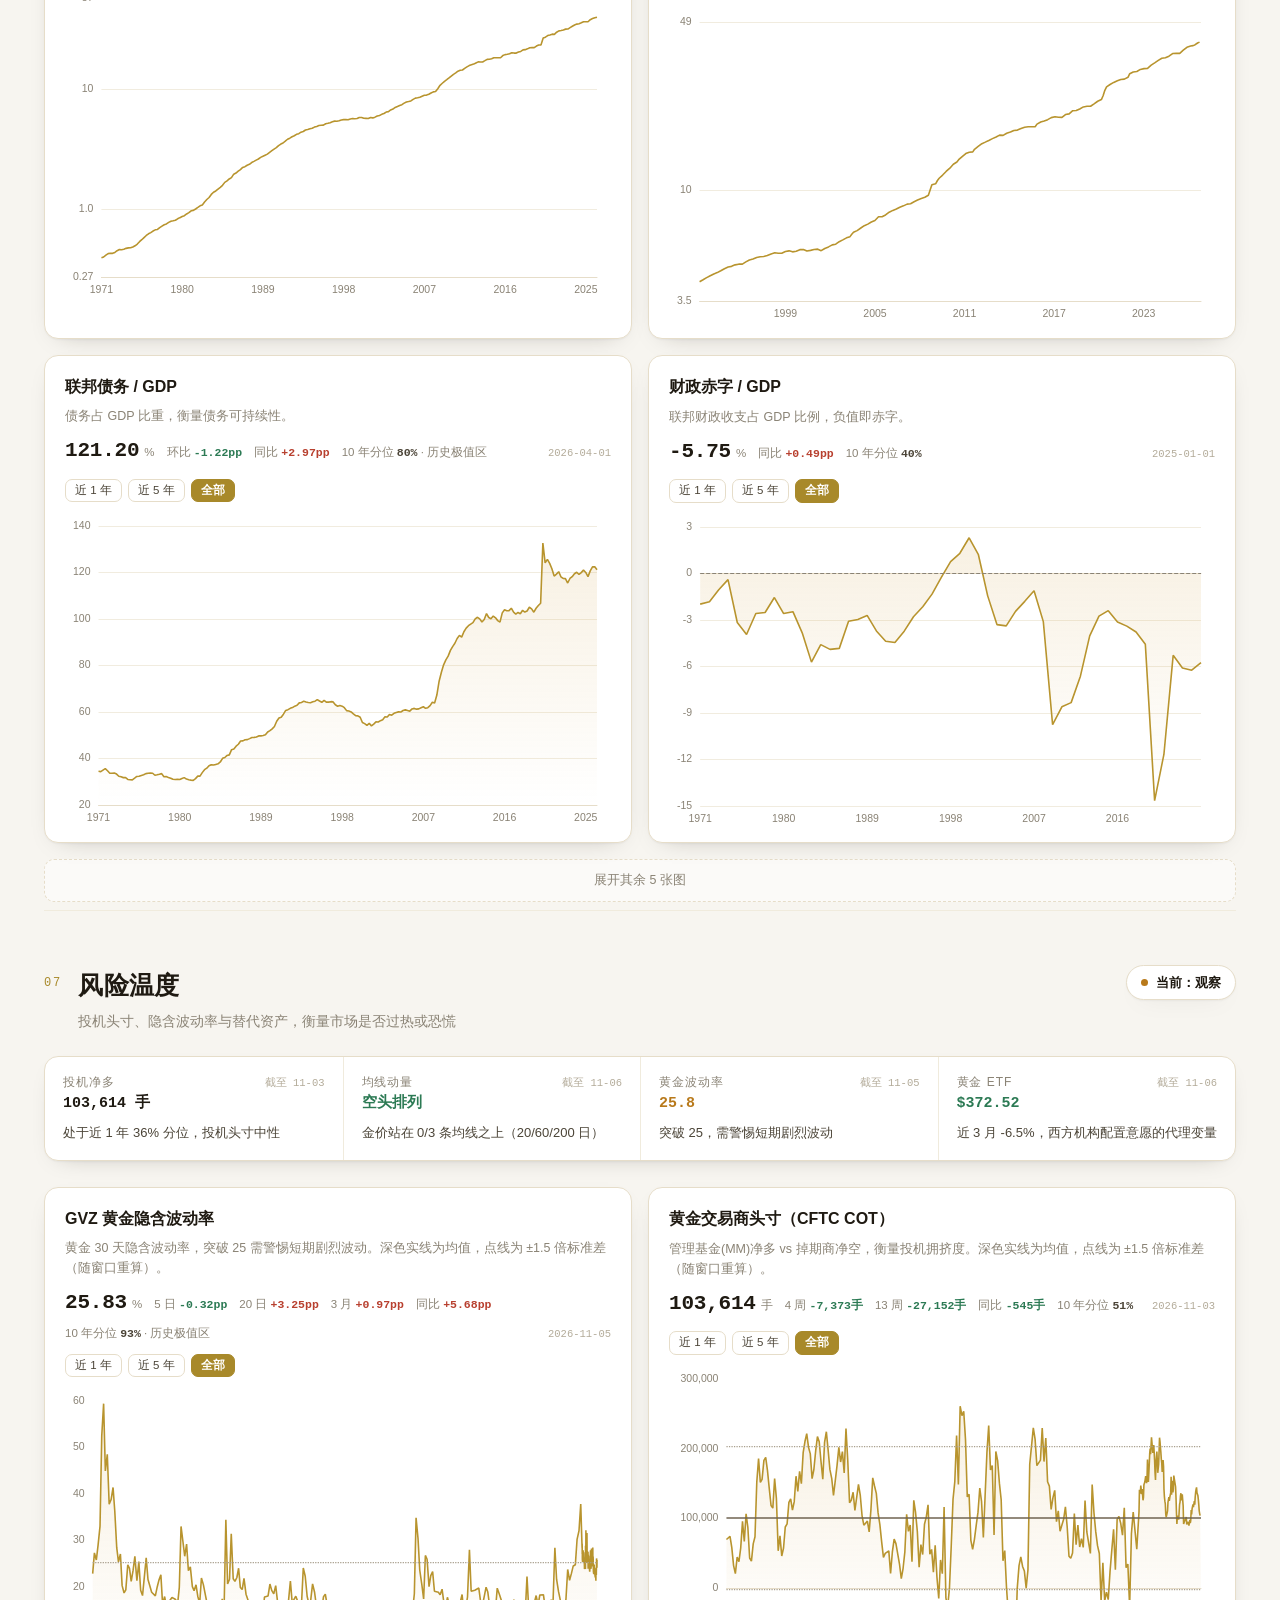
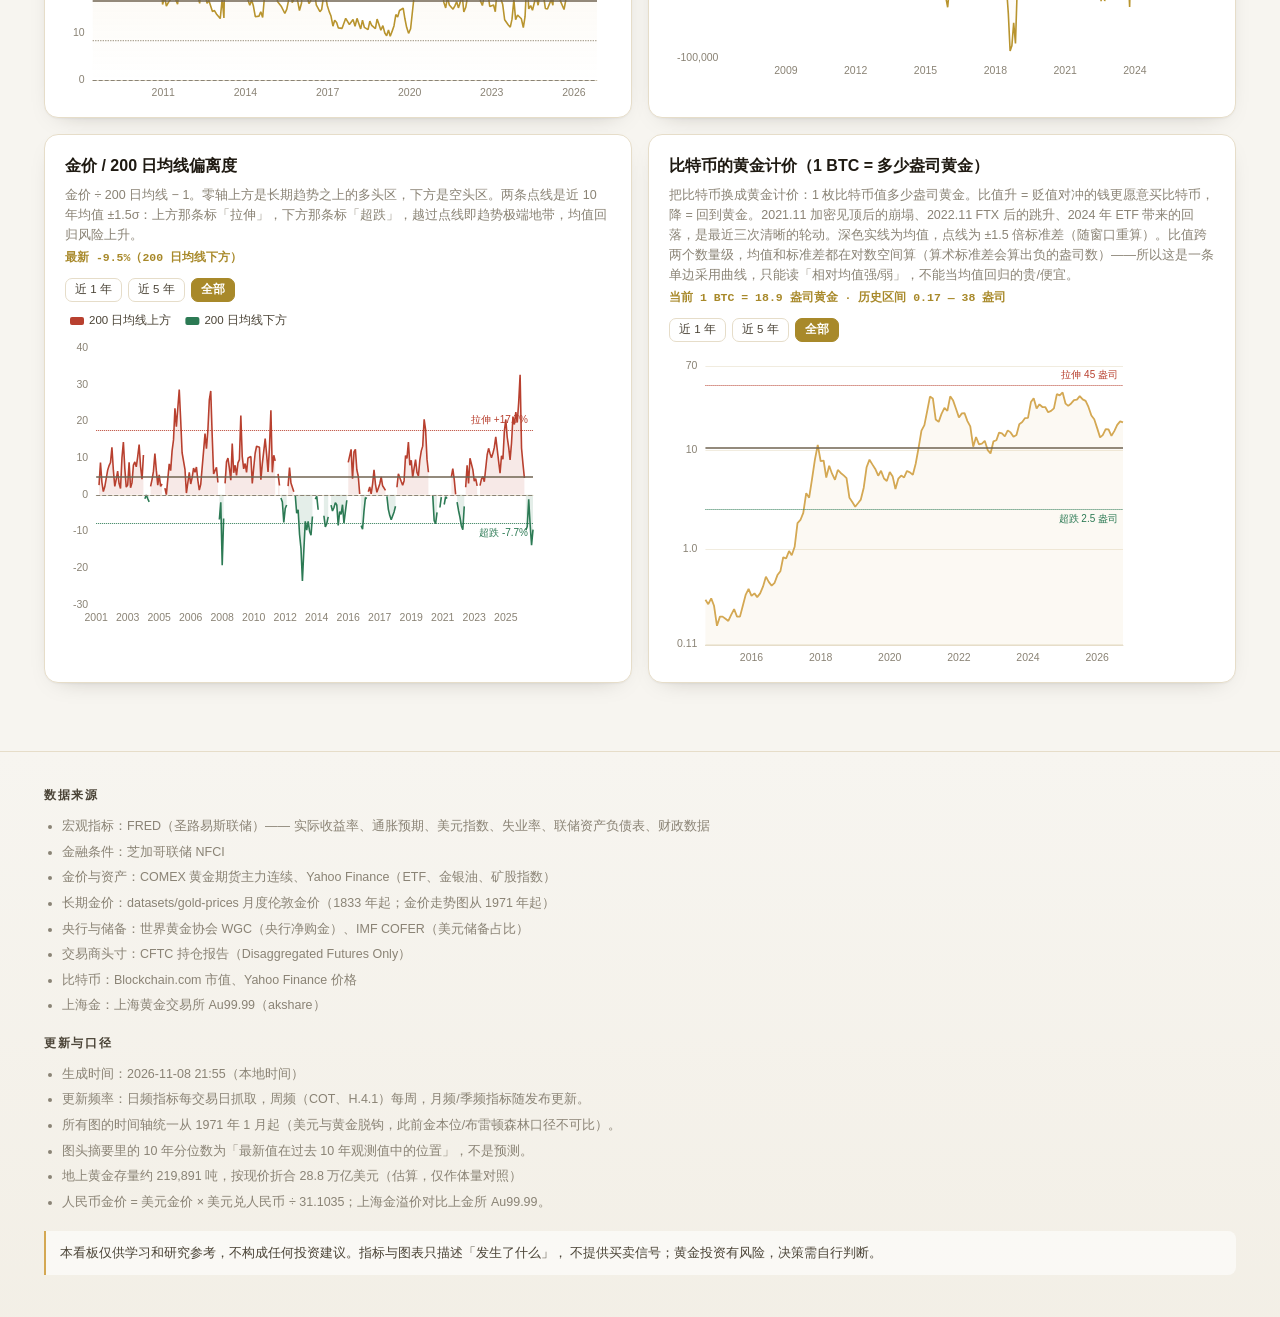
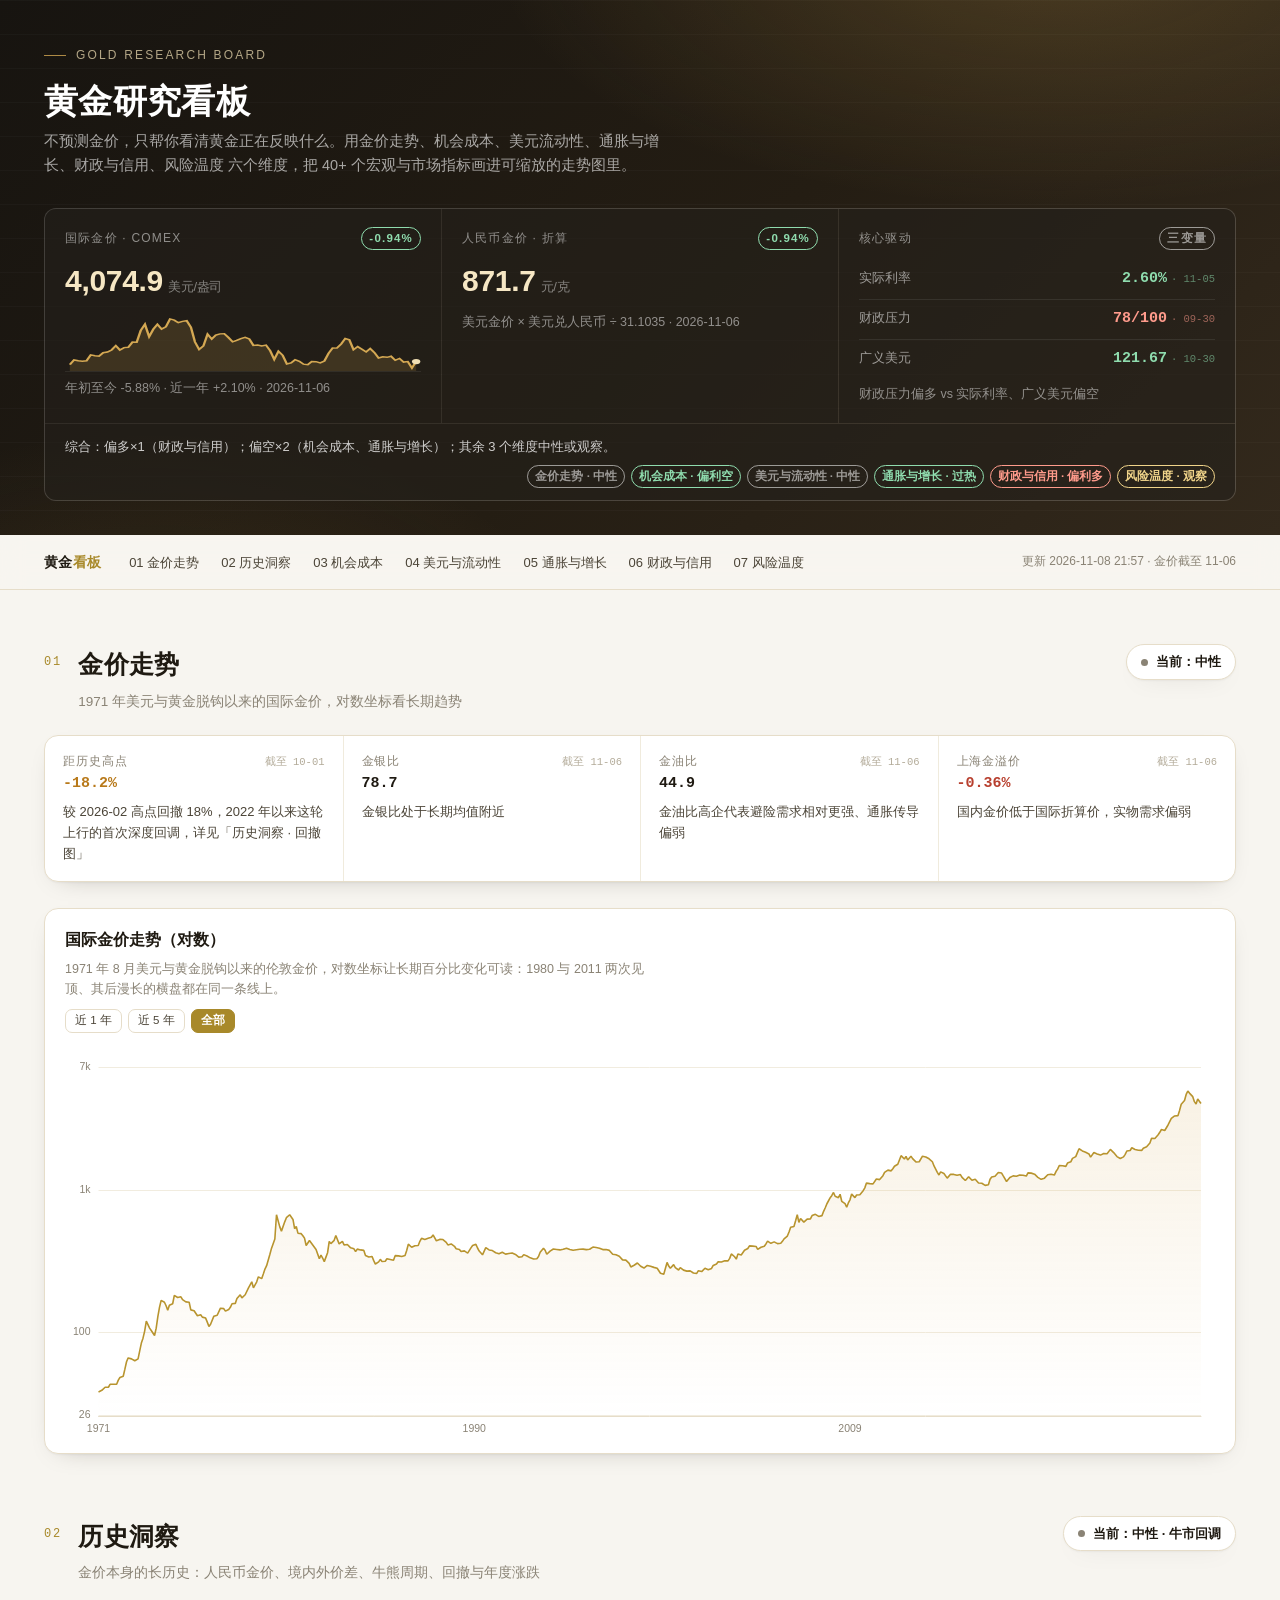
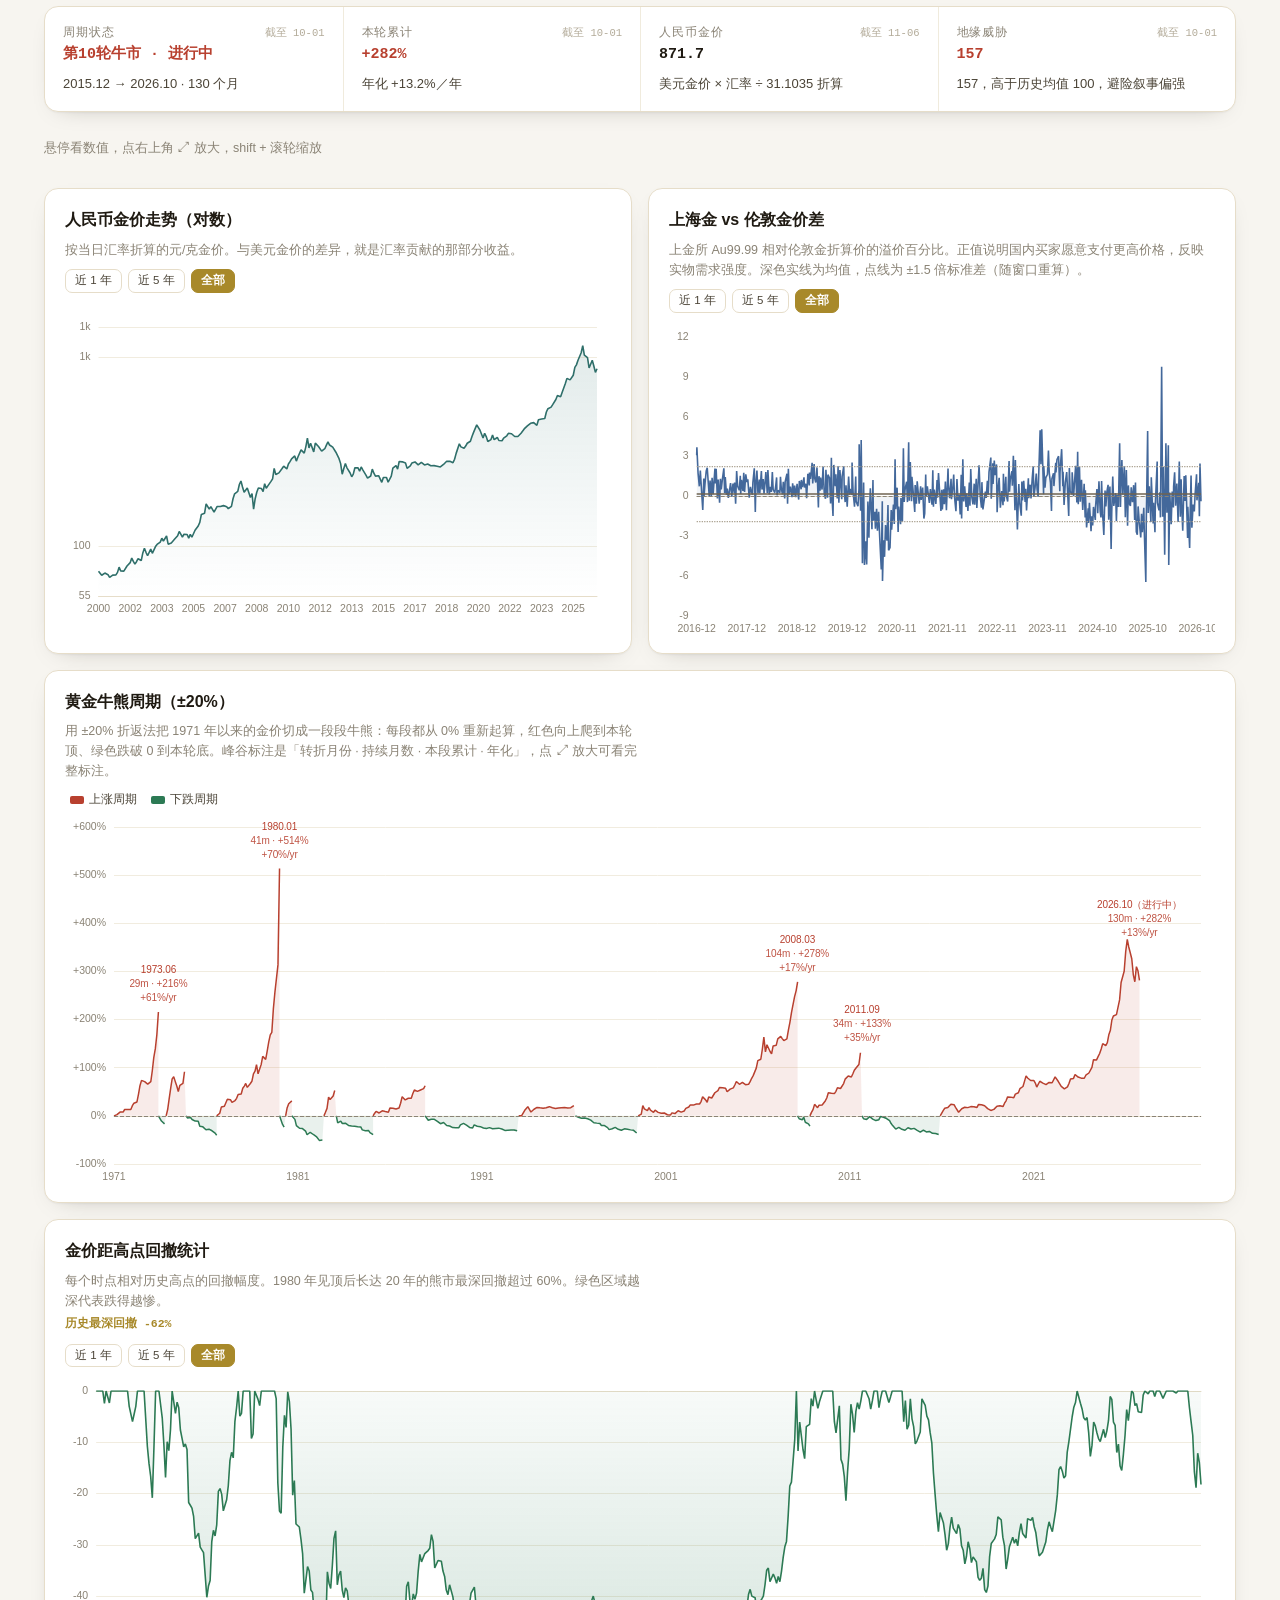
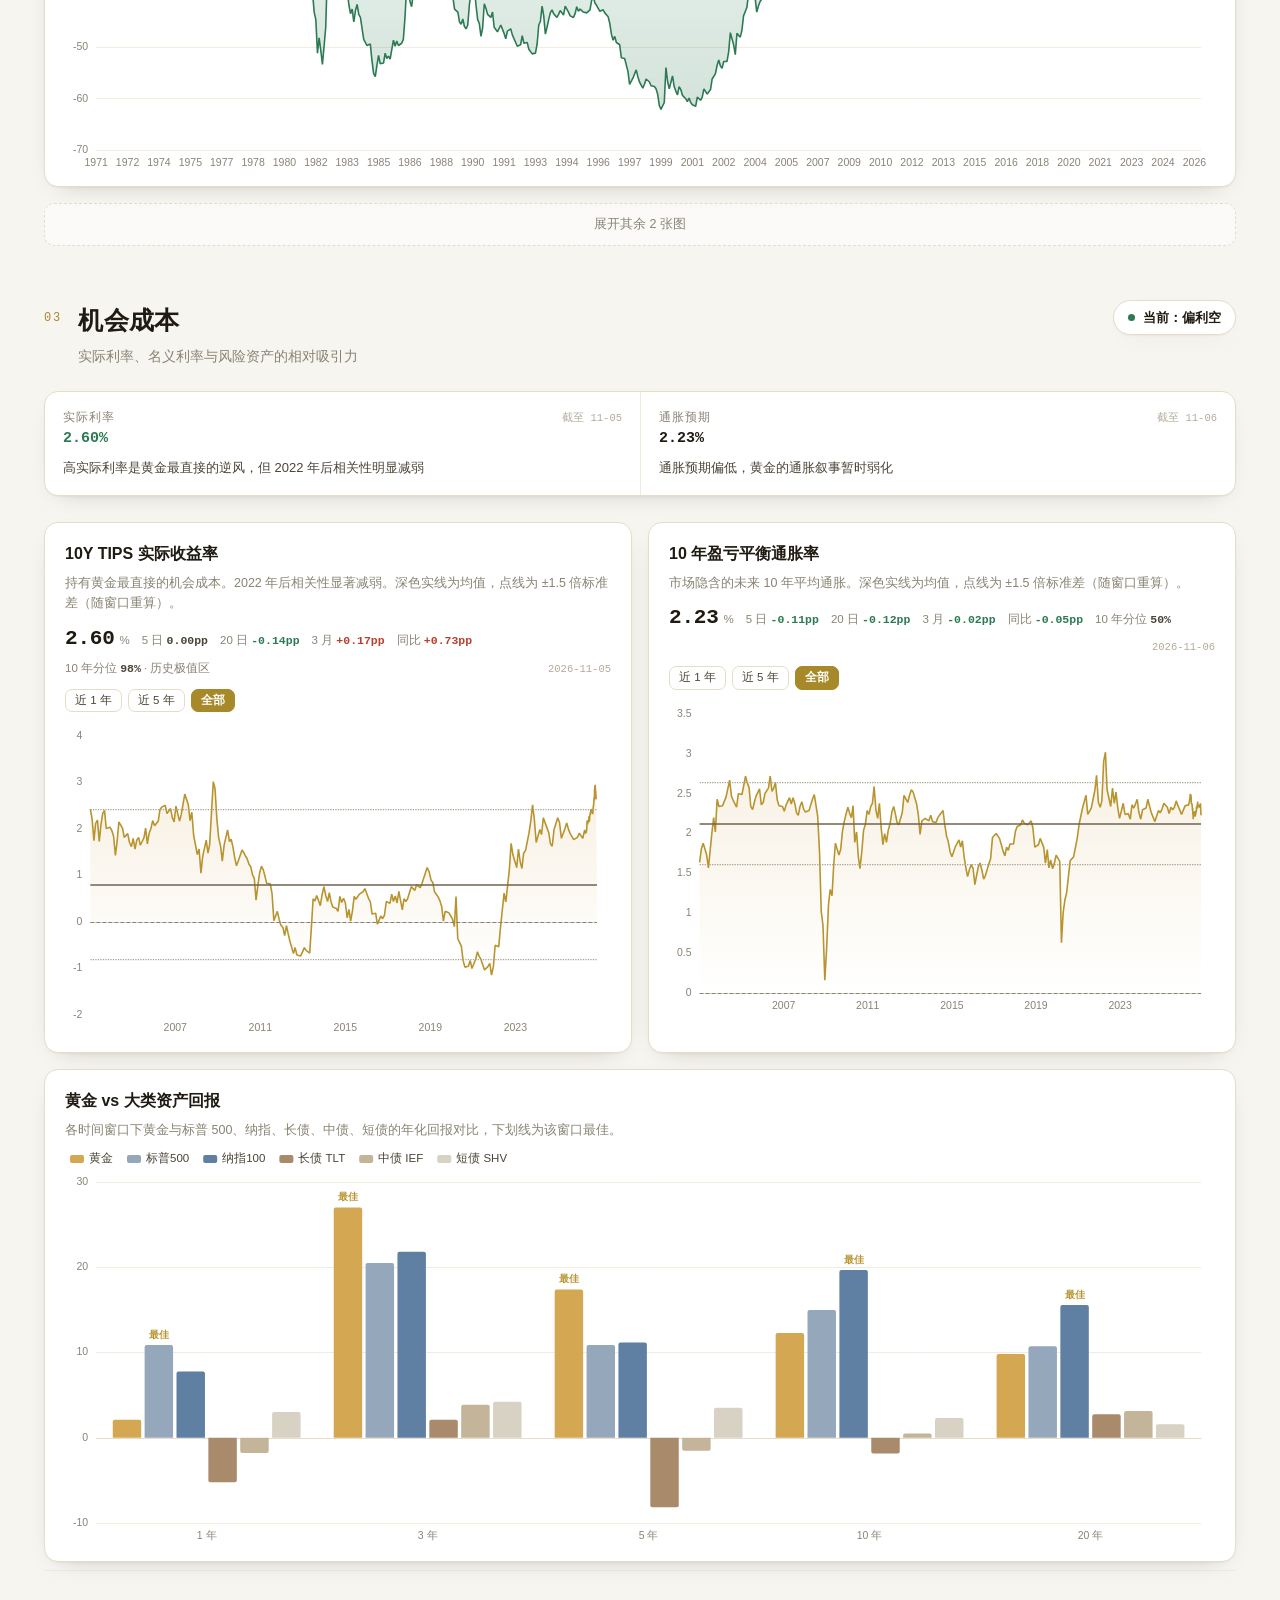
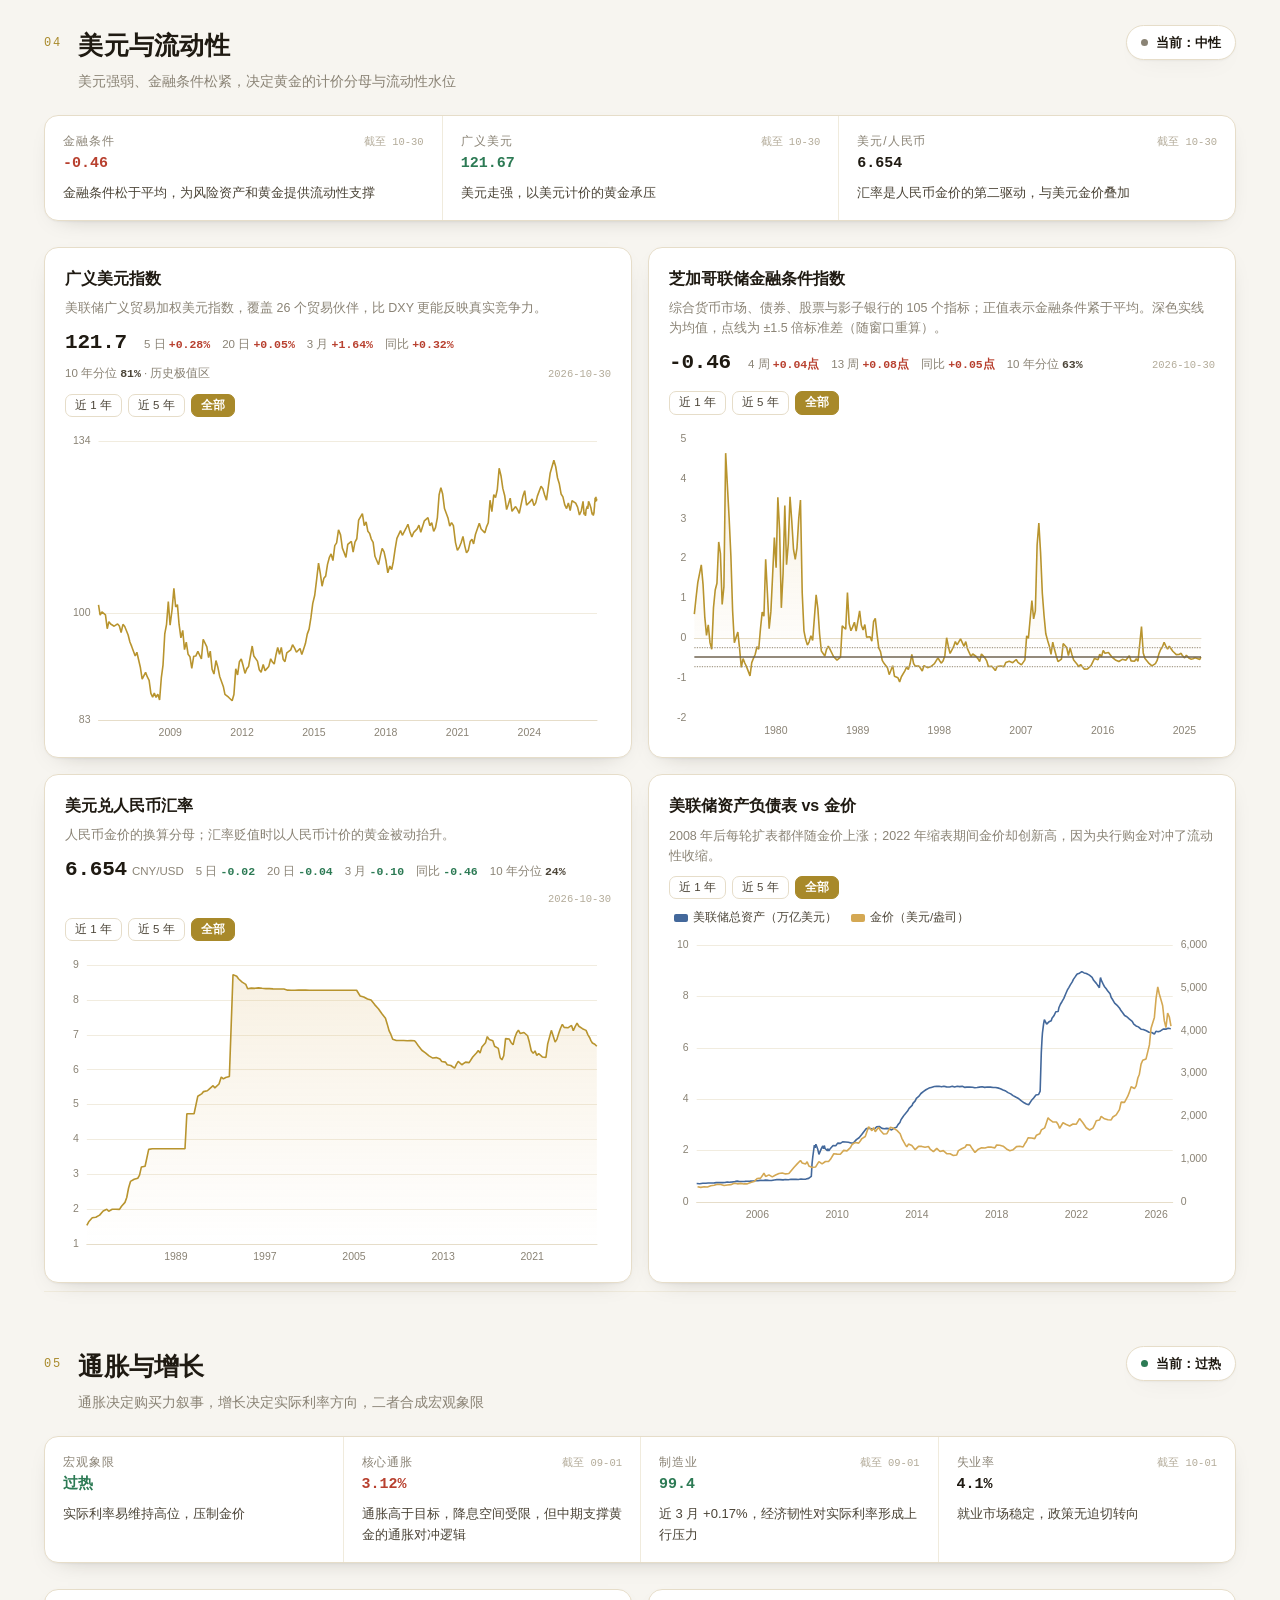
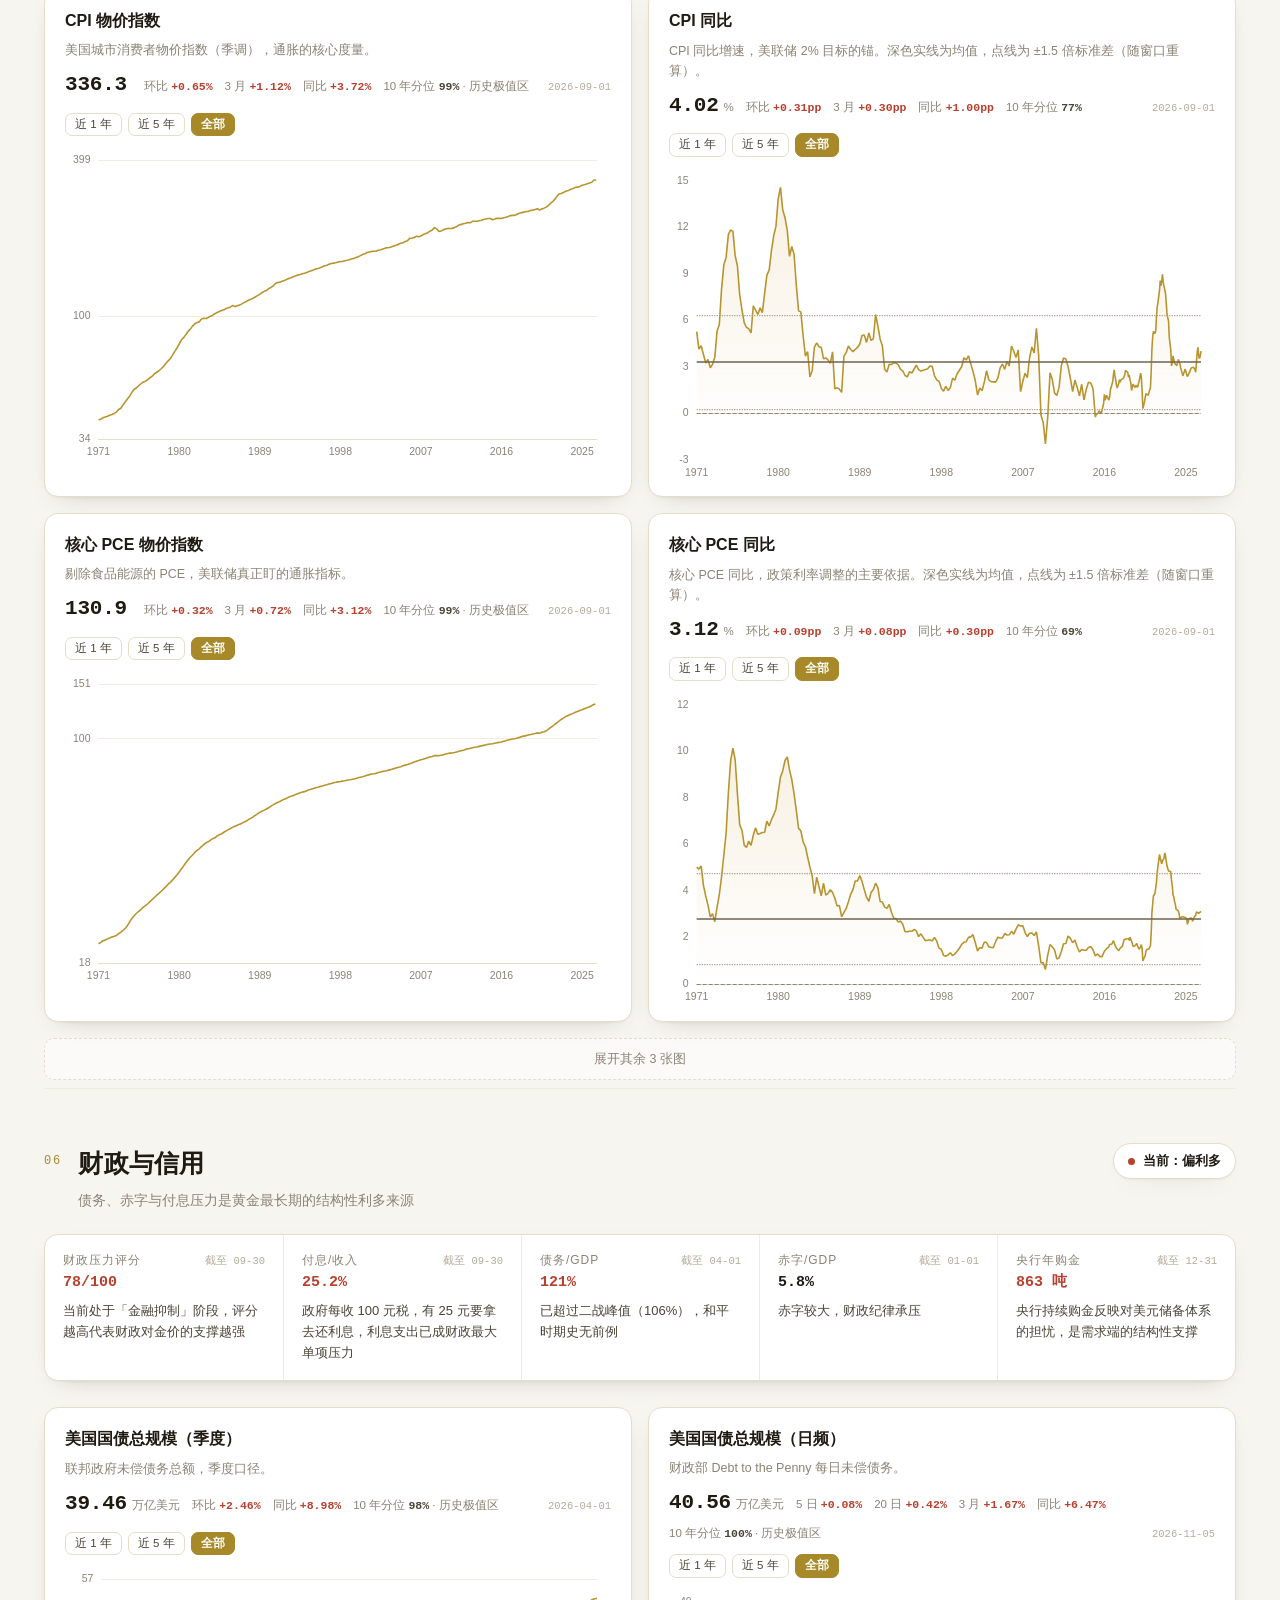
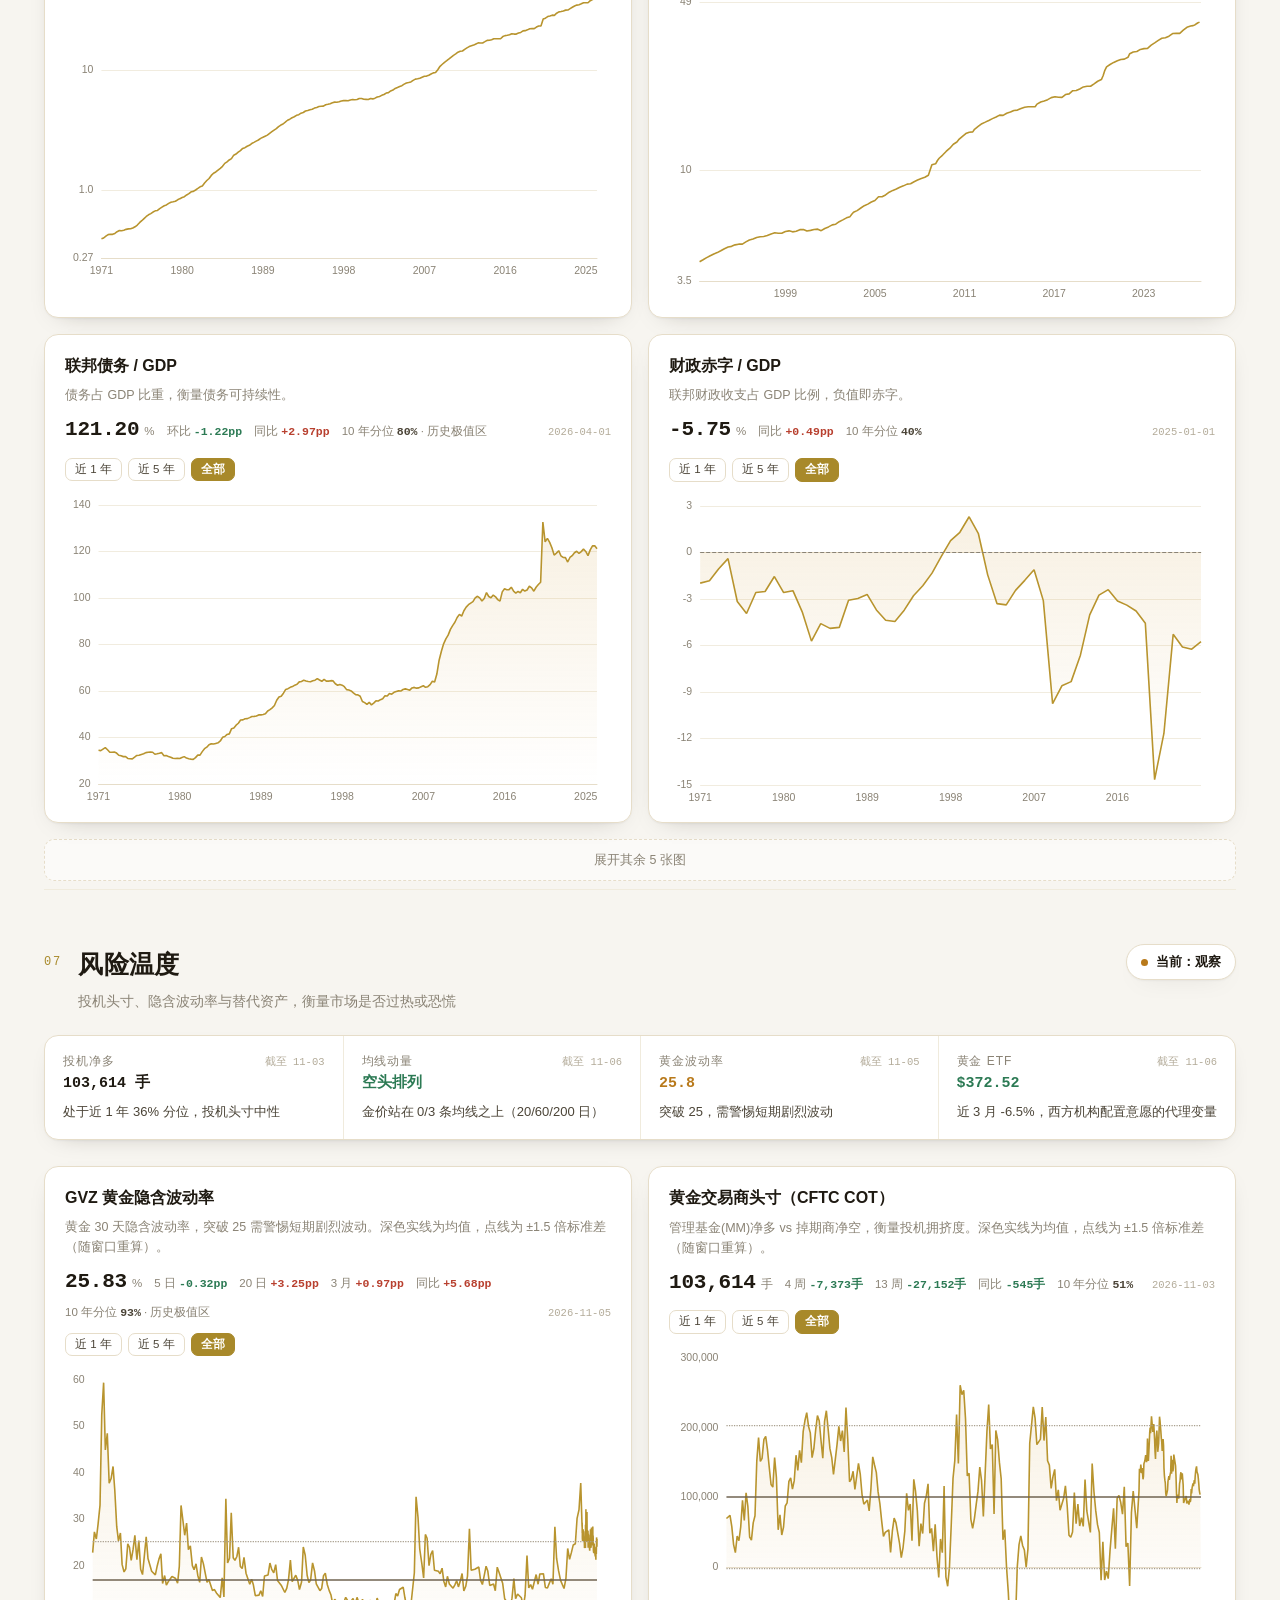
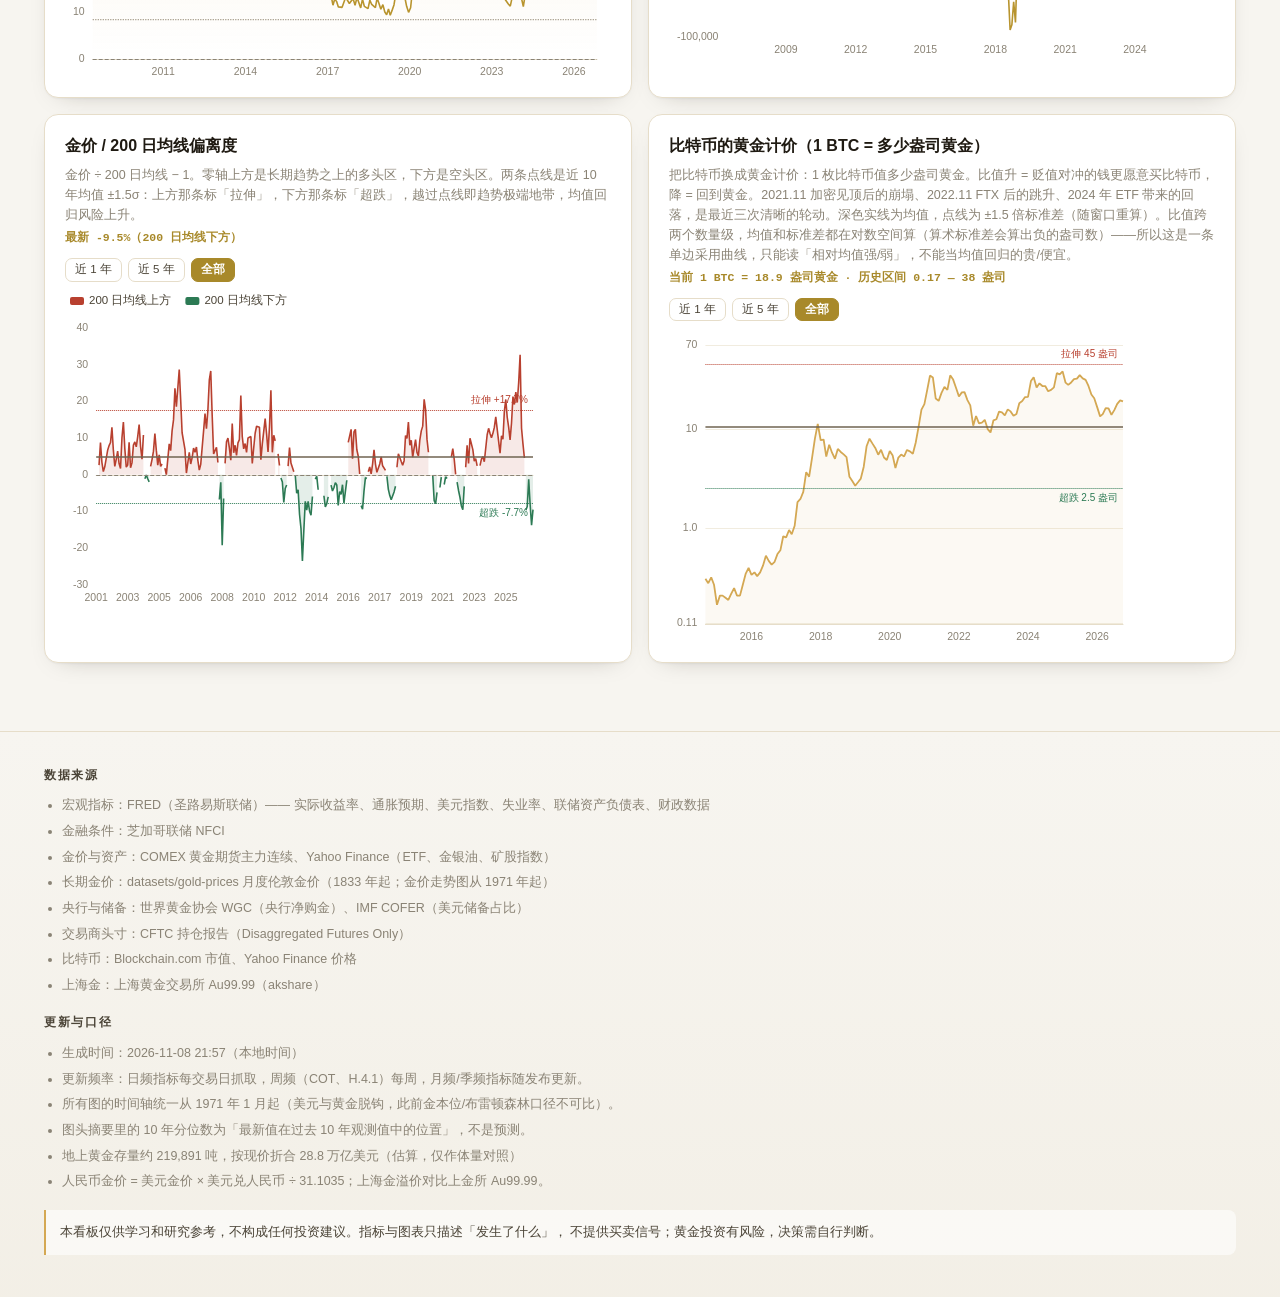
